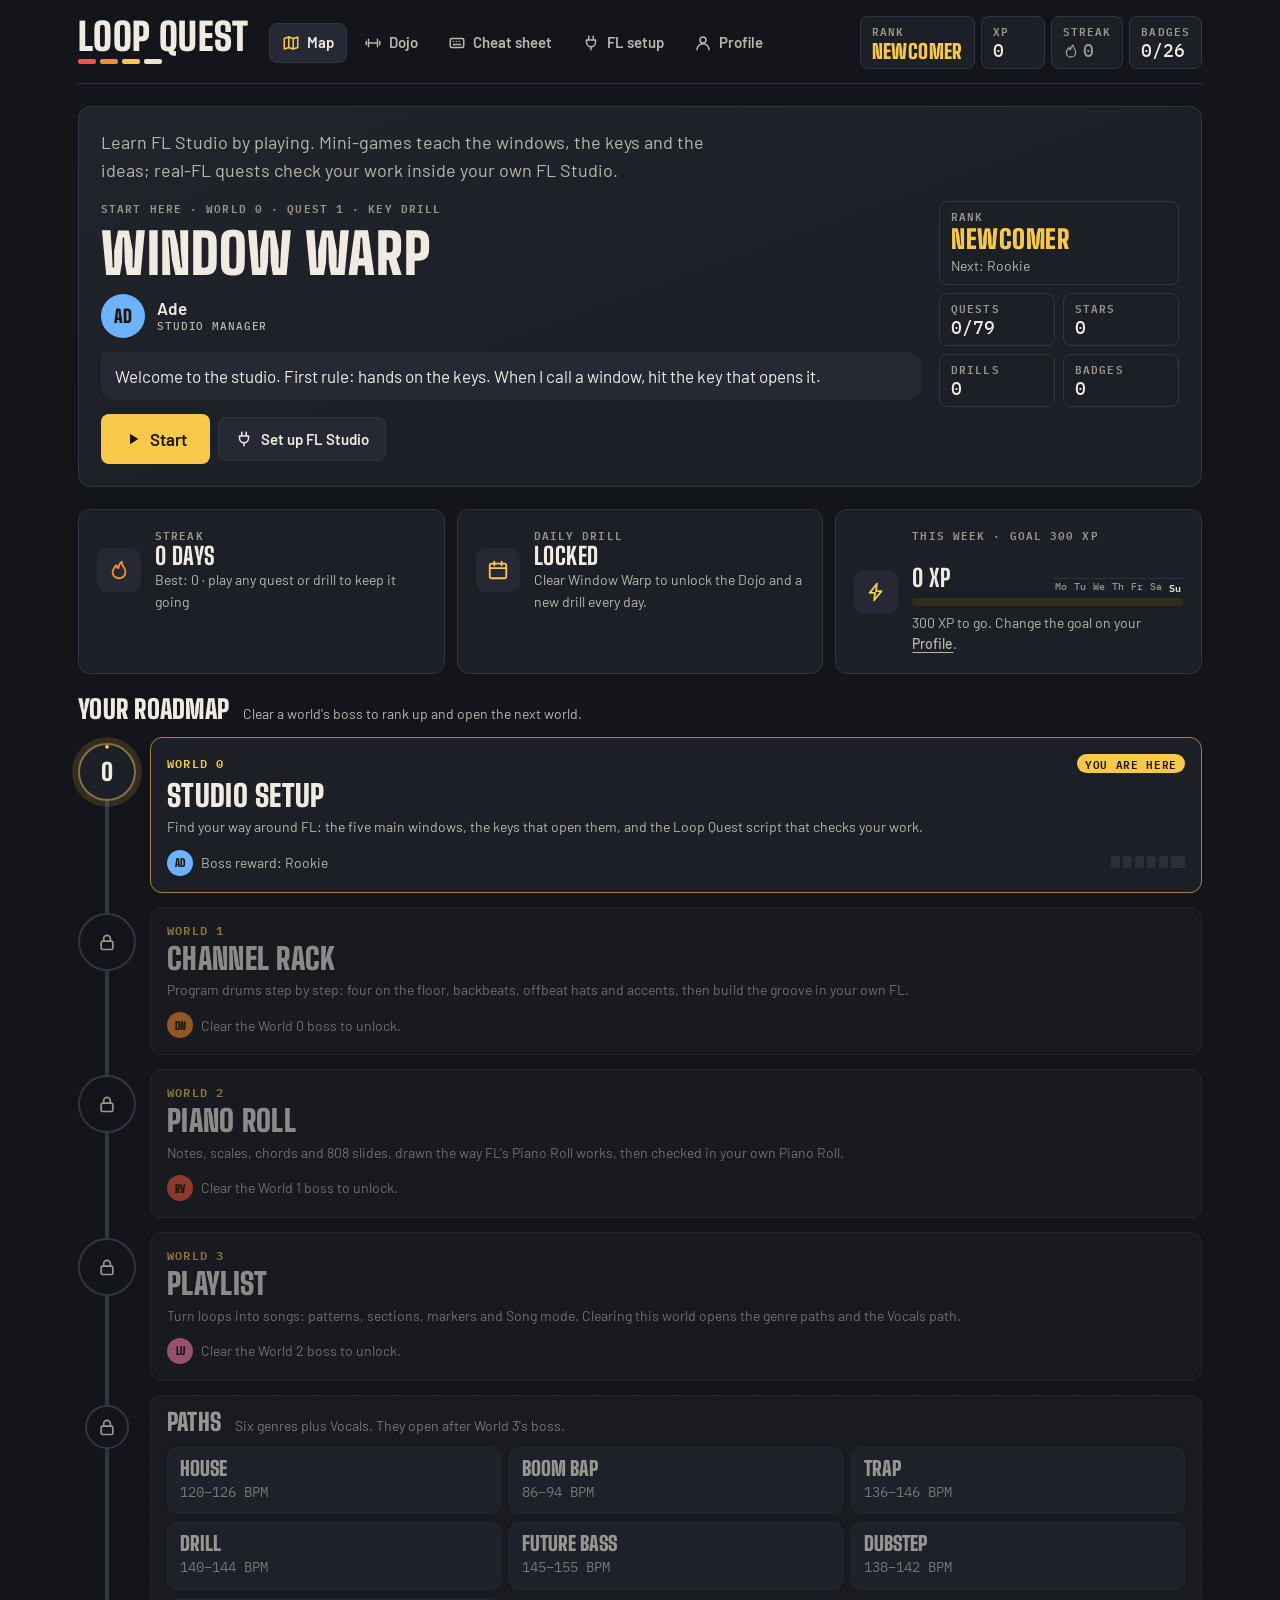
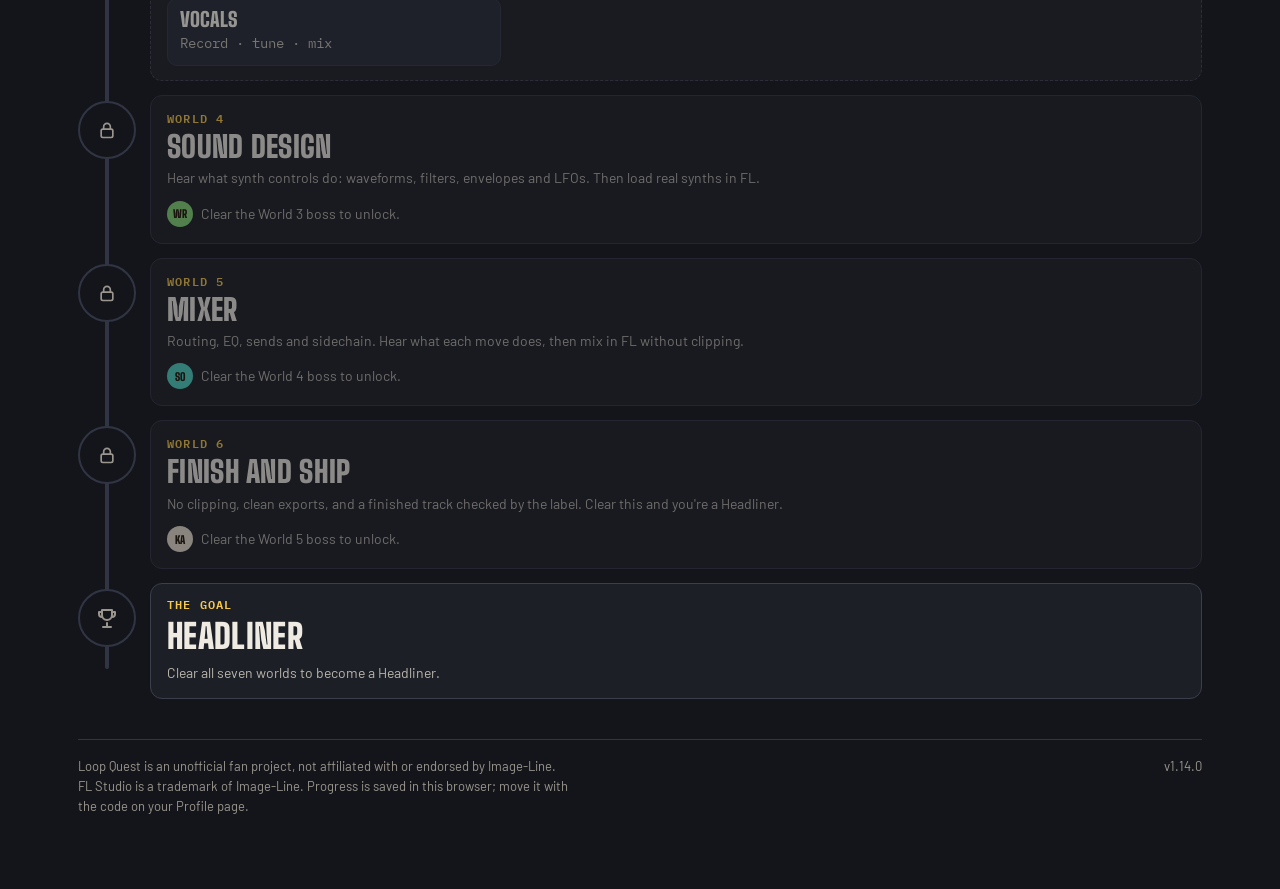
==== loop-quest/index.html @ 05709f11 "Loop Quest v1.14.0: Compressor Clinic Co-Authored-By: Claude Opus 5.5 <noreply@anthropic.com> Claude" ====
<!doctype html>
<html lang="en">
<head>
<meta charset="utf-8">
<meta name="viewport" content="width=device-width, initial-scale=1">
<title>Loop Quest</title>
<meta name="description" content="Learn FL Studio by playing: mini-games for the windows, keys, drums, piano roll, sound design and mixing, plus real quests checked inside your own FL Studio.">
<meta name="theme-color" content="#14151a">
<meta property="og:title" content="Loop Quest">
<meta property="og:description" content="Learn FL Studio by playing: mini-games for the windows, keys, drums, piano roll, sound design and mixing, plus real quests checked inside your own FL Studio.">
<meta property="og:type" content="website">
<link rel="canonical" href="https://nathangin.github.io/loop-quest/">
<meta property="og:url" content="https://nathangin.github.io/loop-quest/">
<meta property="og:image" content="https://nathangin.github.io/loop-quest/og.png">
<meta property="og:image:width" content="1200">
<meta property="og:image:height" content="630">
<meta property="og:image:alt" content="Loop Quest: learn FL Studio by playing">
<meta name="twitter:card" content="summary_large_image">
<link rel="apple-touch-icon" href="apple-touch-icon.png">
<link rel="icon" href="data:image/svg+xml,%3Csvg%20xmlns%3D%22http%3A%2F%2Fwww.w3.org%2F2000%2Fsvg%22%20viewBox%3D%220%200%2032%2032%22%3E%3Crect%20width%3D%2232%22%20height%3D%2232%22%20rx%3D%227%22%20fill%3D%22%2314151a%22%2F%3E%3Crect%20x%3D%225%22%20y%3D%2212%22%20width%3D%224%22%20height%3D%228%22%20rx%3D%221%22%20fill%3D%22%23f2553e%22%2F%3E%3Crect%20x%3D%2211%22%20y%3D%229%22%20width%3D%224%22%20height%3D%2214%22%20rx%3D%221%22%20fill%3D%22%23f58d31%22%2F%3E%3Crect%20x%3D%2217%22%20y%3D%226%22%20width%3D%224%22%20height%3D%2220%22%20rx%3D%221%22%20fill%3D%22%23f7c84a%22%2F%3E%3Crect%20x%3D%2223%22%20y%3D%2211%22%20width%3D%224%22%20height%3D%2210%22%20rx%3D%221%22%20fill%3D%22%23e9e2d0%22%2F%3E%3C%2Fsvg%3E">
<link rel="preconnect" href="https://fonts.googleapis.com"><link rel="preconnect" href="https://fonts.gstatic.com" crossorigin><link rel="stylesheet" href="https://fonts.googleapis.com/css2?family=Barlow:wght@400;500;600&family=Big+Shoulders+Display:wght@800;900&family=IBM+Plex+Mono:wght@400;500;600&display=swap">
<style>:root{color-scheme:dark;--bg: #14151a;--surface: #1d1f26;--surface-2: #262933;--surface-3: #2d303b;--inset: #0e0f13;--key: #2c2f3a;--key-edge: #3b3f4c;--line: #313543;--ink: #efebe2;--ink-2: #b9b6ad;--ink-3: #9a968e;--g1: #f2553e;--g2: #f58d31;--g3: #f7c84a;--g4: #e9e2d0;--on-color: #1f1606;--ok: #6bd49c;--warn: #f7c84a;--bad: #ff8069;--c-blue: #6cb2ff;--c-orange: #f58d31;--c-red: #f2553e;--c-pink: #ff82b8;--c-yellow: #f7c84a;--c-violet: #b09bff;--c-green: #86d977;--c-teal: #4fd3c4;--c-bone: #e9e2d0;--font-display: "Big Shoulders Display", "Arial Narrow", "Roboto Condensed", sans-serif;--font-body: "Barlow", system-ui, -apple-system, "Segoe UI", Roboto, sans-serif;--font-mono: "IBM Plex Mono", ui-monospace, SFMono-Regular, Menlo, Consolas, monospace;--rh: 22px}*{box-sizing:border-box}html{-webkit-text-size-adjust:100%}body{margin:0;background:var(--bg);color:var(--ink);font:400 16px/1.55 var(--font-body);-webkit-font-smoothing:antialiased}p{margin:0}h1,h2,h3{margin:0;text-wrap:balance}h2{font:900 26px/1 var(--font-display);text-transform:uppercase;letter-spacing:.01em}button{font:inherit;color:inherit}ul,ol{margin:0}svg{display:block}kbd{font:600 12px/1.4 var(--font-mono);color:var(--ink);background:var(--key);border:1px solid var(--key-edge);border-bottom-width:3px;border-radius:5px;padding:0 6px;white-space:nowrap;display:inline-block}.plus{margin:0 3px;color:var(--ink-3);font:500 12px var(--font-mono)}:focus-visible{outline:2px solid var(--g3);outline-offset:2px}.ic{flex:none;display:inline-block;vertical-align:middle}a{color:var(--g3);text-underline-offset:3px}a:hover{color:#fad565}.eyebrow{font:600 11px/1.3 var(--font-mono);letter-spacing:.1em;text-transform:uppercase;color:var(--ink-3)}.note{font-size:14px;color:var(--ink-2)}.mono{font-family:var(--font-mono)}.lead{font-size:18px;color:var(--ink-2);max-width:64ch}.fine{font-size:12px;color:var(--ink-3)}.sr-only{position:absolute;width:1px;height:1px;padding:0;margin:-1px;overflow:hidden;clip:rect(0 0 0 0);white-space:nowrap;border:0}[hidden]{display:none!important}.app{max-width:1180px;margin:0 auto;padding:0 16px 56px}@media (min-width: 700px){.app{padding:0 28px 72px}}.top{display:grid;grid-template-columns:auto minmax(0,1fr) auto;align-items:center;gap:12px 20px;padding:16px 0 14px;border-bottom:1px solid var(--line);margin-bottom:22px}.top .brand{grid-column:1;grid-row:1}.top .nav{grid-column:2;grid-row:1}.top .status{grid-column:3;grid-row:1}.brand{display:grid;gap:6px;background:none;border:0;padding:0;cursor:pointer;text-align:left}.logo{font:900 38px/.85 var(--font-display);text-transform:uppercase;letter-spacing:.01em}.brandbar{display:flex;gap:4px}.brandbar i{width:18px;height:5px;border-radius:2px}.brandbar i:nth-child(1){background:var(--g1)}.brandbar i:nth-child(2){background:var(--g2)}.brandbar i:nth-child(3){background:var(--g3)}.brandbar i:nth-child(4){background:var(--g4)}.nav{display:flex;gap:4px;flex-wrap:wrap}.navbtn{display:inline-flex;align-items:center;gap:7px;background:none;border:1px solid transparent;border-radius:8px;padding:9px 12px;min-height:40px;color:var(--ink-2);font:600 15px/1 var(--font-body);cursor:pointer}.navbtn:hover{color:var(--ink);background:var(--surface)}.navbtn[aria-current=page]{color:var(--ink);background:var(--surface-2);border-color:var(--line)}.navbtn[aria-current=page] .ic{color:var(--g3)}.navbtn .short{display:none}.status{display:flex;gap:6px;justify-content:flex-end}.stat{display:grid;gap:3px;padding:7px 11px;min-width:64px;background:var(--surface);border:1px solid var(--line);border-radius:8px}.stat .val{font:500 18px/1.1 var(--font-mono);font-variant-numeric:tabular-nums;display:inline-flex;align-items:center;gap:4px}.stat .rank{font:900 20px/1 var(--font-display);text-transform:uppercase;letter-spacing:.02em;color:var(--g3)}.flame{color:var(--ink-3)}.flame.lit{color:var(--g2)}@media (max-width: 899px){.top{grid-template-columns:minmax(0,1fr) auto}.top .status{grid-column:2;grid-row:1}.top .nav{grid-column:1 / -1;grid-row:2}}@media (max-width: 559px){.logo{font-size:30px}.hide-sm{display:none}.status .stat{min-width:0;padding:6px 8px}.status .stat .rank{font-size:16px}.status .stat .val{font-size:15px}.nav{display:grid;grid-template-columns:repeat(5,minmax(0,1fr))}.navbtn{justify-content:center;padding:8px 2px;font-size:14px}.navbtn .ic,.navbtn .long{display:none}.navbtn .short{display:inline}}@media (max-width: 379px){.status .stat:first-child{display:none}}.view{display:grid;gap:22px;outline:none}.foot{display:flex;flex-wrap:wrap;justify-content:space-between;gap:10px 24px;margin-top:40px;padding-top:16px;border-top:1px solid var(--line);font-size:13px;color:var(--ink-3)}.foot p{max-width:70ch}.card{background:var(--surface);border:1px solid var(--line);border-radius:12px;padding:18px;display:grid;gap:14px;align-content:start}@media (max-width: 559px){.card{padding:14px}}.card h2{font-size:24px}.page-title{font:900 44px/.92 var(--font-display);text-transform:uppercase;letter-spacing:.01em}@media (max-width: 559px){.page-title{font-size:36px}}.section-head{display:flex;flex-wrap:wrap;align-items:baseline;gap:6px 14px;margin-bottom:12px}.controls{display:flex;flex-wrap:wrap;gap:8px;align-items:center}.btn{display:inline-flex;align-items:center;gap:8px;min-height:44px;padding:10px 16px;border-radius:8px;border:1px solid var(--line);background:var(--surface-2);color:var(--ink);font:600 15px/1.1 var(--font-body);cursor:pointer;text-align:left}.btn:hover:not(:disabled){border-color:var(--key-edge);background:var(--surface-3)}.btn:disabled{opacity:.45;cursor:not-allowed}.btn[aria-pressed=true]{border-color:var(--g3)}.btn.primary{background:var(--g3);border-color:transparent;color:var(--on-color)}.btn.primary:hover:not(:disabled){background:#fad565}.btn.primary kbd{background:#0000001a;border-color:#00000047;color:var(--on-color)}.btn.big{min-height:50px;padding:12px 22px;font-size:17px}.btn.danger{background:#3a1f1c;border-color:#6b2f28;color:#ffb3a7}.linkish,.linkbtn{background:none;border:0;padding:0;min-height:0;color:var(--ink-2);text-decoration:underline;text-underline-offset:3px;cursor:pointer;font-size:inherit;text-align:left;display:inline;font-weight:500}.linkish:hover,.linkbtn:hover{color:var(--ink);background:none}.linkbtn .ic{display:none}.chip{display:inline-flex;align-items:center;gap:6px;padding:4px 9px;border-radius:999px;background:var(--surface-2);border:1px solid var(--line);font:600 12px/1.2 var(--font-mono);color:var(--ink-2)}.chip.gold{background:var(--g3);color:var(--on-color);border-color:transparent}.chips{display:flex;flex-wrap:wrap;gap:6px}.note-chip{font-size:14px;color:var(--ink);min-width:38px;justify-content:center}.marker-chip{background:#3a2d12;color:var(--g3);border-color:#5a4518}.path{font:500 13px/1.4 var(--font-mono);background:var(--inset);padding:1px 6px;border-radius:4px;overflow-wrap:anywhere}.path.block{display:block;padding:8px 10px}.checklist{padding-left:20px;display:grid;gap:4px;color:var(--ink)}.checklist li::marker{color:var(--g3)}.toasts{position:fixed;right:16px;bottom:calc(16px + env(safe-area-inset-bottom,0px));z-index:20;display:grid;gap:8px;width:min(340px,calc(100vw - 32px));pointer-events:none}.toast{background:var(--surface-2);border:1px solid var(--line);border-radius:10px;padding:12px 14px;box-shadow:0 12px 32px #00000073;display:grid;gap:2px;animation:toast-in .22s ease-out}.toast.gold{border-color:var(--g3)}.toast strong{font-weight:600}.toast span{font-size:14px;color:var(--ink-2)}@keyframes toast-in{0%{opacity:0;transform:translateY(8px)}to{opacity:1;transform:none}}.hero{padding:22px;gap:16px;background:linear-gradient(160deg,#22242c,var(--surface) 55%)}.hero-intro{font-size:18px;color:var(--ink-2);max-width:64ch}.hero-grid{display:grid;gap:18px;grid-template-columns:minmax(0,1fr)}@media (min-width: 860px){.hero-grid{grid-template-columns:minmax(0,1fr) 240px}}.hero-main{display:grid;gap:14px;align-content:start}.hero-title{font:900 56px/.9 var(--font-display);text-transform:uppercase;letter-spacing:.01em}@media (max-width: 559px){.hero-title{font-size:42px}.hero{padding:16px}}.hero-side{display:grid;gap:8px;grid-template-columns:repeat(2,minmax(0,1fr));align-content:start}.hero-side .stat:first-child{grid-column:1 / -1}.hero-side .rank{font-size:26px}.today{display:grid;gap:12px;grid-template-columns:minmax(0,1fr)}@media (min-width: 700px){.today{grid-template-columns:repeat(2,minmax(0,1fr))}.today .week{grid-column:1 / -1}}@media (min-width: 1060px){.today{grid-template-columns:repeat(3,minmax(0,1fr))}.today .week{grid-column:auto}}.wk{display:grid;gap:6px;min-width:0}.wk-row{display:flex;align-items:flex-end;justify-content:space-between;gap:12px}.wk-chart{display:grid;grid-template-columns:repeat(7,16px);gap:3px}.wk-day{position:relative;display:grid;gap:3px;justify-items:center}.wk-col{height:30px;width:16px;display:flex;align-items:flex-end;justify-content:center;border-bottom:1px solid var(--line)}.wk-bar{width:10px;background:#6f7585;border-radius:4px 4px 0 0}.wk-day.is-today .wk-bar{background:var(--g3)}.wk-lbl{font:500 10px/1 var(--font-mono);color:var(--ink-3)}.wk-day.is-today .wk-lbl{color:var(--ink);font-weight:600}.wk-day.future .wk-col{border-bottom-style:dotted}.wk-day:hover:after{content:attr(data-tip);position:absolute;bottom:calc(100% + 6px);left:50%;transform:translate(-50%);white-space:nowrap;background:var(--surface-2);border:1px solid var(--line);border-radius:6px;padding:4px 8px;font:600 12px/1 var(--font-body);color:var(--ink);box-shadow:0 6px 18px #0006;z-index:5;pointer-events:none}.goal-meter{height:8px;border-radius:4px;background:color-mix(in srgb,var(--g3) 16%,var(--inset));overflow:hidden}.goal-meter i{display:block;height:100%;background:var(--g3);border-radius:4px}.card.mini{grid-template-columns:44px minmax(0,1fr);gap:14px;align-items:center}.card.mini.click{cursor:pointer;text-align:left;color:inherit;font:inherit}.card.mini.click:hover{border-color:var(--key-edge)}.mini-ic{width:44px;height:44px;border-radius:10px;background:var(--surface-2);display:grid;place-items:center;color:var(--g3)}.mini-ic.flame{color:var(--g2)}.mini-val{font:800 24px/1.1 var(--font-display);text-transform:uppercase;letter-spacing:.02em}.worlds,.genres,.dojo-grid,.qlist{list-style:none;padding:0;display:grid;gap:10px}.worlds{grid-template-columns:minmax(0,1fr)}@media (min-width: 640px){.worlds{grid-template-columns:repeat(2,minmax(0,1fr))}}@media (min-width: 1000px){.worlds{grid-template-columns:repeat(3,minmax(0,1fr))}}.genres{grid-template-columns:repeat(2,minmax(0,1fr))}@media (min-width: 900px){.genres{grid-template-columns:repeat(3,minmax(0,1fr))}}.worlds li,.genres li,.dojo-grid li,.qlist li{display:grid}.wcard,.gcard,.dcard{width:100%;text-align:left;display:grid;gap:8px;align-content:start;padding:16px;border-radius:12px;background:var(--surface);border:1px solid var(--line);cursor:pointer;color:inherit}.wcard:hover:not([aria-disabled=true]),.gcard:hover:not([aria-disabled=true]),.dcard:hover:not([aria-disabled=true]){border-color:var(--key-edge);background:#21232b}.wcard[aria-disabled=true],.gcard[aria-disabled=true],.dcard[aria-disabled=true]{opacity:.55;cursor:not-allowed}.wcard.done,.gcard.done{border-color:#2f4a3b}.wtop{display:flex;justify-content:space-between;align-items:center;gap:8px}.wnum{font:600 12px/1 var(--font-mono);letter-spacing:.1em;text-transform:uppercase;color:var(--g3)}.wlock{display:inline-flex;gap:4px;align-items:center;font:500 12px var(--font-mono);color:var(--ink-3)}.wname{font:900 30px/.95 var(--font-display);text-transform:uppercase;letter-spacing:.01em}.gname{font:900 24px/1 var(--font-display);text-transform:uppercase}.wblurb{font-size:14px;color:var(--ink-2);line-height:1.45}.wfoot{display:flex;align-items:center;gap:8px;margin-top:4px;flex-wrap:wrap}.wdone{display:inline-flex;align-items:center;gap:4px;margin-left:auto;font:600 12px var(--font-mono);color:var(--ok)}.wleds{display:flex;gap:3px}.wleds i{width:9px;height:14px;border-radius:2px;background:var(--key);box-shadow:inset 0 -2px #00000059}.wleds i.boss{width:14px}.wleds i.s1{background:#8c7432}.wleds i.s2{background:#c9a23e}.wleds i.s3,.wleds i.honor{background:var(--g3)}.wleds i.honor{background:repeating-linear-gradient(135deg,var(--g3) 0 3px,#8c7432 3px 6px)}@media (max-width: 559px){.genres{grid-template-columns:minmax(0,1fr)}.wname{font-size:26px}}.road{list-style:none;padding:0;margin:0;position:relative;display:grid;gap:14px}.road:before{content:"";position:absolute;left:27px;top:30px;bottom:30px;width:4px;border-radius:2px;background:linear-gradient(to bottom,var(--g3) 0 var(--prog),var(--line) var(--prog) 100%)}.stop{position:relative;display:grid;grid-template-columns:58px minmax(0,1fr);gap:14px;align-items:start}.stop-node{position:relative;z-index:1;width:58px;height:58px;margin-top:6px;border-radius:50%;display:grid;place-items:center;background:var(--surface);border:2px solid var(--line);color:var(--ink);font:900 24px/1 var(--font-display)}.stop-node>span{position:relative;display:grid;place-items:center}.stop-node.small{width:44px;height:44px;margin:10px 7px 0}.stop-node .ring{position:absolute;inset:-2px;width:calc(100% + 4px);height:calc(100% + 4px)}.ring-track{fill:none;stroke:transparent;stroke-width:4}.ring-fill{fill:none;stroke:var(--g3);stroke-width:4;stroke-linecap:round}.stop.done .stop-node{background:var(--g3);border-color:transparent;color:var(--on-color)}.stop.current .stop-node{border-color:color-mix(in srgb,var(--g3) 40%,var(--line));box-shadow:0 0 0 6px #f7c84a24;animation:here-pulse 2.4s ease-in-out infinite}@keyframes here-pulse{50%{box-shadow:0 0 0 10px #f7c84a0f}}.stop.locked .stop-node{color:var(--ink-3);background:var(--bg)}.stop.current .stop-card{border-color:color-mix(in srgb,var(--g3) 55%,var(--line))}.stop-tag{font:600 11px/1 var(--font-mono);letter-spacing:.06em;text-transform:uppercase;color:var(--ink-3);display:inline-flex;gap:4px;align-items:center}.stop-tag.done{color:var(--ok)}.stop-tag.here{color:var(--on-color);background:var(--g3);padding:4px 8px;border-radius:999px}.stop-tag.fresh{color:var(--g3);border:1px solid color-mix(in srgb,var(--g3) 60%,transparent);padding:3px 8px;border-radius:999px}.stop .wfoot .wleds{margin-left:auto}.branch-card,.goal-card{background:var(--surface);border:1px dashed var(--key-edge);border-radius:12px;padding:14px 16px;display:grid;gap:10px}.branch.locked .branch-card{opacity:.6}.branch-card .section-head{margin:0}.branch-card h2{font-size:24px}.branch-grid{list-style:none;padding:0;margin:0;display:grid;gap:8px;grid-template-columns:repeat(2,minmax(0,1fr))}@media (min-width: 800px){.branch-grid{grid-template-columns:repeat(3,minmax(0,1fr))}}.branch-grid li{display:grid}.gchip{width:100%;text-align:left;display:grid;gap:4px;padding:10px 12px;border-radius:10px;background:var(--surface-2);border:1px solid var(--line);cursor:pointer;color:inherit}.gchip:hover:not([aria-disabled=true]){border-color:var(--key-edge)}.gchip[aria-disabled=true]{cursor:not-allowed}.gchip.done{border-color:#2f4a3b}.gchip .gname{font-size:20px}.goal-card{border-style:solid}.goal-card .wname{font-size:34px}.stop.goal.done .goal-card{border-color:var(--g3)}@media (max-width: 559px){.road:before{left:21px}.stop{grid-template-columns:46px minmax(0,1fr);gap:10px}.stop-node{width:46px;height:46px;font-size:20px}.stop-node.small{width:36px;height:36px;margin:8px 5px 0}}.crumbs{display:flex;justify-content:space-between;align-items:center;gap:12px}.crumb{display:inline-flex;align-items:center;gap:6px;background:none;border:0;padding:6px 0;color:var(--ink-2);font:600 15px var(--font-body);cursor:pointer}.crumb:hover{color:var(--ink)}.worldhead{gap:12px}.worldmeta{display:flex;flex-wrap:wrap;gap:10px 18px;align-items:center}.qrow{width:100%;display:grid;grid-template-columns:52px minmax(0,1fr) auto;gap:12px;align-items:center;padding:12px 14px;border-radius:10px;background:var(--surface);border:1px solid var(--line);text-align:left;cursor:pointer;color:inherit}.qrow:hover:not([aria-disabled=true]){border-color:var(--key-edge);background:#21232b}.qrow[aria-disabled=true]{opacity:.5;cursor:not-allowed}.qrow.boss{border-color:#5a4518;background:linear-gradient(90deg,#2a2415,var(--surface) 60%)}.qnum{font:600 14px/1 var(--font-mono);color:var(--ink-3)}.qrow.boss .qnum{color:var(--g2);font-weight:700;text-transform:uppercase;font-size:12px;letter-spacing:.08em}.qmain{display:grid;gap:4px;min-width:0}.qtitle{font:800 22px/1 var(--font-display);text-transform:uppercase;letter-spacing:.01em}.qkind{display:flex;align-items:center;gap:6px;font:500 12px/1.3 var(--font-mono);color:var(--ink-3);flex-wrap:wrap}.qstat{display:inline-flex;align-items:center;gap:5px;font:600 12px var(--font-mono);color:var(--ink-3);white-space:nowrap}.qstat.ok{color:var(--ok)}.qstat.honor{color:var(--g3)}.qstat.new{color:var(--ink-2)}.qrow.realfl .qstat.new{color:var(--g2)}.lockmsg{display:flex;gap:8px;align-items:center;color:var(--ink-2)}@media (max-width: 559px){.qrow{grid-template-columns:38px minmax(0,1fr)}.qstat{grid-column:2}.qtitle{font-size:19px}}.deck{display:grid;gap:16px;grid-template-columns:minmax(0,1fr);align-items:start}@media (min-width: 960px){.deck{grid-template-columns:minmax(0,310px) minmax(0,1fr)}.deck .brief{position:sticky;top:16px}}.stage{gap:16px}.engine{display:grid;gap:16px;min-width:0}.quest-result:empty{display:none}.client{display:flex;gap:12px;align-items:center}.avatar{width:44px;height:44px;border-radius:50%;background:var(--av, var(--g2));color:var(--on-color);display:inline-grid;place-items:center;font:900 19px/1 var(--font-display);flex:none}.client-name{font-weight:600;font-size:17px;line-height:1.2}.client-role{font:500 11px/1.3 var(--font-mono);color:var(--ink-2);text-transform:uppercase;letter-spacing:.08em}.bubble{background:var(--surface-2);border-radius:4px 14px 14px;padding:12px 14px;font-size:17px;line-height:1.45}.lesson{margin-top:4px}.tip{border-top:1px solid var(--line);padding-top:12px;display:grid;gap:4px;color:var(--ink-2);font-size:15px}.stage-head{display:flex;flex-wrap:wrap;justify-content:space-between;align-items:flex-start;gap:12px 16px}.stage-title{font:900 34px/.95 var(--font-display);text-transform:uppercase;letter-spacing:.01em;margin-top:4px}@media (max-width: 559px){.stage-title{font-size:28px}}.lcds{display:flex;gap:8px;flex-wrap:wrap}.lcd{background:var(--inset);border:1px solid #000;border-radius:6px;padding:6px 10px;min-width:62px;display:grid;gap:2px}.lcd b{font:500 20px/1.1 var(--font-mono);color:var(--g3);font-variant-numeric:tabular-nums}.pillrow{display:flex;flex-wrap:wrap;align-items:center;gap:8px 12px}.pill{display:inline-flex;align-items:center;gap:8px;font:600 12px/1 var(--font-mono);letter-spacing:.08em;text-transform:uppercase;padding:7px 11px;border-radius:999px;background:var(--surface-2);color:var(--ink-2)}.pill:before{content:"";width:8px;height:8px;border-radius:50%;background:currentColor}.pill[data-mode=target]{color:var(--g2)}.pill[data-mode=you]{color:var(--g3)}.pill[data-mode=listen]{color:var(--g4)}.pill[data-mode=racing]{color:var(--ink)}.pill[data-mode=cleared]{color:var(--ok)}.result{display:grid;gap:10px;padding:16px;border-radius:10px;background:var(--surface-2);border:1px solid color-mix(in srgb,var(--ok) 45%,var(--line))}.result[data-tone=warn]{border-color:color-mix(in srgb,var(--warn) 45%,var(--line))}.result[data-tone=bad]{border-color:color-mix(in srgb,var(--bad) 45%,var(--line))}.result-top{display:flex;flex-wrap:wrap;align-items:center;justify-content:space-between;gap:10px}.result h2{font:900 30px/1 var(--font-display);text-transform:uppercase;letter-spacing:.01em}.stars{display:inline-flex;gap:3px}.star-on{color:var(--g3)}.star-off{color:var(--ink-3)}.feedback{min-height:1.4em;font-size:15px}.feedback[data-tone=bad]{color:var(--bad)}.feedback[data-tone=warn]{color:var(--warn)}.feedback[data-tone=ok]{color:var(--ok)}.feedback-box{border-radius:10px;padding:12px 14px;background:var(--surface-2);border:1px solid var(--line);display:grid;gap:6px;font-size:15px}.feedback-box ul{padding-left:18px;display:grid;gap:4px}.feedback-box[data-tone=bad]{border-color:#6b2f28;background:#2a1c1c}.feedback-box[data-tone=ok]{border-color:#2f5a44;background:#1a2921}.seg-wrap{display:grid;gap:6px}.seg{display:inline-flex;flex-wrap:wrap;gap:4px;background:var(--inset);padding:4px;border-radius:10px}.seg-btn{border:0;background:transparent;color:var(--ink-2);padding:8px 12px;min-height:38px;border-radius:7px;font:600 14px/1.1 var(--font-body);cursor:pointer;display:inline-flex;align-items:center;gap:6px}.seg-btn:hover:not(:disabled){color:var(--ink);background:var(--key)}.seg-btn[aria-checked=true]{background:var(--g3);color:var(--on-color)}.seg-btn[aria-checked=true] kbd{background:#0000001a;border-color:#00000040;color:var(--on-color)}.seg-btn:disabled{cursor:default}.prompt{background:var(--inset);border-radius:10px;padding:16px;display:grid;gap:8px}.prompt-text{font:800 28px/1.1 var(--font-display);text-transform:uppercase;letter-spacing:.01em}.prompt.idle .prompt-text{font:500 18px/1.45 var(--font-body);text-transform:none;letter-spacing:0}.prompt-key{min-height:26px}.prompt-key kbd{font-size:16px;padding:2px 10px}.shake{animation:shake .3s}@keyframes shake{0%,to{transform:none}25%{transform:translate(-6px)}75%{transform:translate(6px)}}.keypad{display:flex;flex-wrap:wrap;gap:8px}.padkey{background:var(--surface-2);border:1px solid var(--line);border-radius:8px;padding:10px 12px;min-height:48px;min-width:64px;cursor:pointer;display:inline-flex;align-items:center;justify-content:center}.padkey:hover:not(:disabled){border-color:var(--g3)}.padkey:disabled{opacity:.5;cursor:default}.flash,.warp{display:flex;align-items:center;gap:12px}.warp .winart{width:120px}.warp span{font-weight:600}.warp.text{color:var(--ok);gap:8px;flex-wrap:wrap}.spot{display:grid;place-items:center;background:var(--inset);border-radius:10px;padding:14px}.spot .winart{width:min(420px,100%)}.choices{display:grid;gap:8px;grid-template-columns:repeat(2,minmax(0,1fr))}@media (min-width: 700px){.choices{grid-template-columns:repeat(auto-fit,minmax(140px,1fr))}}.choices.many{grid-template-columns:minmax(0,1fr)}@media (min-width: 700px){.choices.many{grid-template-columns:repeat(auto-fit,minmax(170px,1fr))}}.choice{min-height:48px;padding:10px 14px;border-radius:8px;border:1px solid var(--line);background:var(--surface-2);color:var(--ink);font:600 15px/1.25 var(--font-body);cursor:pointer;text-align:left}.choice:hover:not(:disabled){border-color:var(--g3)}.choice:disabled{cursor:default}.choice.right{border-color:var(--ok);background:#1a2921;color:var(--ok)}.choice.wrong{border-color:var(--bad);background:#2a1c1c;color:var(--bad)}.players .btn{min-width:110px}.winart{width:100%;height:auto}.wa-bg{fill:#1a1c22;stroke:var(--line)}.wa-key{fill:var(--key)}.wa-g1{fill:var(--g1)}.wa-g2{fill:var(--g2)}.wa-g3{fill:var(--g3)}.wa-g4{fill:var(--g4)}.wa-white{fill:#d9d4c9}.wa-black{fill:#0b0c0f}.wa-lane{fill:#23262e}.wa-lane-d{fill:#1c1e25}.wa-tick{fill:var(--ink-3)}.wa-clipline{fill:#0000004d}.wa-meter{fill:var(--ok)}.wa-fader{fill:var(--ink-2)}.wa-folder{fill:var(--g3)}.wa-file{fill:var(--ink-3)}.wa-line{fill:var(--key-edge)}.rack{background:var(--inset);border-radius:10px;padding:16px 14px 14px;display:grid;gap:14px}.row{display:grid;grid-template-columns:66px minmax(0,1fr);gap:12px;align-items:center}.rhead{display:grid;gap:2px}.rlabel{font:600 13px/1.2 var(--font-mono);letter-spacing:.06em;text-transform:uppercase}.rlabel small{display:block;font-size:10px;color:var(--ink-3);text-transform:none;letter-spacing:0}.rstat{font:500 11px/1.2 var(--font-mono);color:var(--ink-3);min-height:13px;display:flex;align-items:center;gap:3px}.rstat.ok{color:var(--ok)}.keys{display:grid;grid-template-columns:repeat(4,minmax(0,1fr));gap:12px 10px}.grp{display:grid;grid-template-columns:repeat(4,minmax(0,1fr));gap:4px}.rack-32 .grp{grid-template-columns:repeat(8,minmax(0,1fr));gap:3px}.rack-32 .keys{gap:10px 8px}.grp:nth-child(1){--gc: var(--g1)}.grp:nth-child(2){--gc: var(--g2)}.grp:nth-child(3){--gc: var(--g3)}.grp:nth-child(4){--gc: var(--g4)}.key{position:relative;display:flex;align-items:flex-end;justify-content:center;aspect-ratio:4 / 5;padding:0 0 4px;border:0;border-radius:5px;background:var(--key);color:var(--ink-3);font:500 10px/1 var(--font-mono);box-shadow:inset 0 3px color-mix(in srgb,var(--gc) 60%,transparent),inset 0 -2px #00000059;transition:transform 80ms ease,background-color 80ms ease}.rack-32 .key{aspect-ratio:3 / 5;font-size:9px;border-radius:4px}button.key{cursor:pointer}button.key:hover:not(:disabled){background:var(--key-edge)}button.key:active:not(:disabled){transform:translateY(1px)}button.key:disabled{cursor:default}.key[aria-pressed=true],.key[data-on=true]{background:var(--gc);color:var(--on-color);box-shadow:inset 0 -3px #00000040}.key.soft[aria-pressed=true]{background:color-mix(in srgb,var(--gc) 45%,var(--key));color:var(--ink)}button.key[aria-pressed=true]:hover:not(:disabled){background:var(--gc);filter:brightness(1.08)}.row.locked .key[aria-pressed=true]{opacity:.7}.key.hint:not([aria-pressed=true]){box-shadow:inset 0 0 0 2px var(--gc);color:var(--ink)}.key.hint-soft:not([aria-pressed=true]){box-shadow:inset 0 0 0 2px color-mix(in srgb,var(--gc) 50%,transparent)}.key.ph:after{content:"";position:absolute;left:22%;right:22%;top:-8px;height:3px;border-radius:2px;background:var(--ink)}@media (max-width: 559px){.rack{padding:14px 10px 10px}.row{grid-template-columns:minmax(0,1fr);gap:8px}.rhead{display:flex;gap:10px;align-items:baseline}.rlabel small{display:inline;margin-left:4px}.keys{grid-template-columns:repeat(2,minmax(0,1fr));row-gap:14px}.rack-32 .keys{grid-template-columns:minmax(0,1fr);row-gap:10px}}.pr-tools{display:flex;flex-wrap:wrap;gap:10px 16px;align-items:center}.pr-len{display:flex;align-items:center;gap:8px;flex-wrap:wrap}.slide-btn[aria-pressed=true]{background:var(--g2);color:var(--on-color);border-color:transparent}.slide-btn[aria-pressed=true] kbd{background:#0000001f;color:var(--on-color);border-color:#00000040}.pr-bars{display:grid;grid-template-columns:repeat(var(--bars),minmax(0,1fr));gap:0;margin-left:50px}.pr-bars span{font-size:13px;color:var(--ink);padding:0 6px;border-left:2px solid var(--line);line-height:1.3}.pr-bars b{display:block;font:600 10px var(--font-mono);color:var(--ink-3);text-transform:uppercase;letter-spacing:.08em}.pr{display:grid;grid-template-columns:50px minmax(0,1fr);border-radius:10px;overflow:hidden;background:var(--inset);border:1px solid #000}.pr-keys{display:grid;grid-auto-rows:var(--rh)}.pr-key{background:#d9d4c9;color:#3d3a33;border-bottom:1px solid #b9b4a8;font:600 10px/1 var(--font-mono);display:flex;align-items:center;justify-content:flex-end;padding-right:5px}.pr-key.black{background:#15161b;color:#8a877f;border-bottom-color:#000}.pr-key.off{opacity:.55}.pr-roll{position:relative;display:grid;grid-auto-rows:var(--rh);cursor:crosshair;touch-action:pan-y;user-select:none;-webkit-user-select:none}.pr-roll.deleting{cursor:not-allowed}.pr-lane{background:#262933;border-bottom:1px solid #1b1d23}.pr-lane.black{background:#1f2129}.pr-lane.off{background:repeating-linear-gradient(135deg,#17181d 0 5px,#1b1c22 5px 10px)}.pr-lines{position:absolute;inset:0;pointer-events:none}.pr-lines i{position:absolute;top:0;bottom:0;width:1px;background:#ffffff0d}.pr-lines i.beat{background:#ffffff1f}.pr-lines i.bar{background:#ffffff47;width:2px}.pr-notes{position:absolute;inset:0;pointer-events:none}.pr-note{position:absolute;height:var(--rh);padding:1px;pointer-events:none}.pr-note span{display:flex;align-items:center;height:100%;border-radius:4px;background:var(--g3);color:var(--on-color);font:600 9px/1 var(--font-mono);padding-left:4px;overflow:hidden;white-space:nowrap;box-shadow:inset 0 -2px #00000040}.pr-note.slide span{background:var(--g2)}.pr-note.slide span:before{content:"";width:0;height:0;border-left:4px solid transparent;border-right:4px solid transparent;border-bottom:7px solid var(--on-color);margin-right:3px;flex:none}.pr-note.bad span{background:var(--bad)}.pr-note.ghost{border:2px dashed rgba(247,200,74,.55);border-radius:5px}.pr-note.ghost.slide{border-color:#f58d31b3}.pr-ph{position:absolute;top:0;bottom:0;width:2px;background:var(--ink);pointer-events:none}.pr-cursor{position:absolute;height:var(--rh);box-shadow:inset 0 0 0 2px var(--g3);background:#f7c84a1f;border-radius:3px;pointer-events:none;z-index:2}.pr-roll:focus-visible{outline:2px solid var(--g3);outline-offset:2px}@media (max-width: 559px){:root{--rh: 20px}.pr{grid-template-columns:40px minmax(0,1fr)}.pr-bars{margin-left:40px}.pr-key{font-size:9px;padding-right:3px}.pr-note span{font-size:0;padding:0}}.palette{display:flex;flex-wrap:wrap;gap:8px}.sec-btn,.slot{--sc: var(--g4);border-radius:8px;border:1px solid var(--line);background:var(--surface-2);color:var(--ink);cursor:pointer;display:grid;gap:6px;padding:10px 12px;text-align:left;font:inherit}.sec-btn{min-width:96px;box-shadow:inset 4px 0 0 var(--sc)}.sec-btn:hover:not(:disabled){border-color:var(--sc)}.sec-btn:disabled{opacity:.45;cursor:default}[data-sec=Intro],[data-sec=Outro]{--sc: var(--g4)}[data-sec=Build]{--sc: var(--g2)}[data-sec=Drop],[data-sec=Hook]{--sc: var(--g1)}[data-sec=Break],[data-sec=Bridge]{--sc: var(--c-teal)}[data-sec=Verse]{--sc: var(--g3)}.sec-name{font:800 18px/1 var(--font-display);text-transform:uppercase;letter-spacing:.02em}.energy{display:flex;gap:2px;align-items:flex-end;height:14px}.energy i{width:5px;background:var(--key-edge);border-radius:1px}.energy i:nth-child(1){height:4px}.energy i:nth-child(2){height:6px}.energy i:nth-child(3){height:9px}.energy i:nth-child(4){height:11px}.energy i:nth-child(5){height:14px}.energy i.on{background:var(--sc)}.timeline{display:grid;grid-template-columns:repeat(auto-fill,minmax(88px,1fr));gap:6px;background:var(--inset);border-radius:10px;padding:10px}.slot{background:color-mix(in srgb,var(--sc) 22%,var(--surface-2));border-color:color-mix(in srgb,var(--sc) 50%,var(--line));min-height:76px;align-content:space-between}.slot.empty{background:transparent;border:1px dashed var(--key-edge);cursor:default}.slot-num{font:600 11px var(--font-mono);color:var(--ink-3)}.slot.right{outline:2px solid var(--ok)}.slot.wrong{outline:2px solid var(--bad)}.slot.playing{box-shadow:0 0 0 3px var(--ink) inset}.slot:disabled{cursor:default}.synth{background:linear-gradient(180deg,#23252d,#1b1d23);border:1px solid var(--line);border-radius:12px;padding:14px;display:grid;gap:14px}.synth-head{display:flex;justify-content:space-between;align-items:center}.led-row{display:flex;gap:4px}.led-row i{width:8px;height:8px;border-radius:50%;background:var(--ok);box-shadow:0 0 6px var(--ok)}.led-row i:nth-child(2){background:var(--g3);box-shadow:0 0 6px var(--g3)}.led-row i:nth-child(3){background:var(--g1);box-shadow:0 0 6px var(--g1)}.pumpviz{margin:0;display:grid;gap:6px}.pumpviz svg{width:100%;max-width:420px;background:var(--inset);border-radius:8px}.pv-grid{stroke:var(--line);stroke-width:1;fill:none}.pv-line{stroke:var(--g3);stroke-width:2.5;fill:none;stroke-linejoin:round}.routing{display:grid;gap:14px;grid-template-columns:minmax(0,1fr)}@media (min-width: 1000px){.routing{grid-template-columns:220px minmax(0,1fr)}}.rt-rack,.rt-mixer{display:grid;gap:8px;align-content:start}.rt-ch{display:flex;justify-content:space-between;align-items:center;gap:10px;background:var(--surface-2);border:1px solid var(--line);border-radius:8px;padding:6px 8px 6px 12px;margin-bottom:6px}.rt-name{font:600 14px var(--font-mono);text-transform:uppercase;letter-spacing:.05em}.stepper{display:flex;align-items:center;gap:4px}.step-btn{width:34px;height:34px;border-radius:6px;border:1px solid var(--line);background:var(--key);cursor:pointer;font:600 18px/1 var(--font-mono)}.step-btn:hover:not(:disabled){border-color:var(--g3)}.trackbox{min-width:34px;text-align:center;font:600 16px var(--font-mono);color:var(--g3);background:var(--inset);border-radius:5px;padding:6px 4px}.strips{display:grid;grid-template-columns:repeat(auto-fill,minmax(104px,1fr));gap:6px;background:var(--inset);padding:8px;border-radius:10px}.strip{display:grid;gap:6px;align-content:start;background:var(--surface-2);border:1px solid var(--line);border-radius:8px;padding:8px;min-height:150px}.strip.master{border-color:#5a4518}.strip.rev{border-color:#2c5c57}.strip.soloed{box-shadow:0 0 0 2px var(--g3) inset}.strip-name{font:600 12px var(--font-mono);text-transform:uppercase;letter-spacing:.06em;color:var(--ink-2)}.meter{height:6px;background:var(--key);border-radius:3px;overflow:hidden}.meter i{display:block;height:100%;width:0;background:var(--ok)}.meter.hit i{animation:meter .32s ease-out}@keyframes meter{0%{width:100%}to{width:0}}.feeds{display:flex;flex-wrap:wrap;gap:4px;min-height:26px;align-content:start}.tog{display:flex;align-items:center;gap:6px;font-size:12px;color:var(--ink-2);cursor:pointer}.tog input{width:16px;height:16px;accent-color:var(--g3)}.solo{border:1px solid var(--line);background:var(--key);border-radius:5px;font:600 11px var(--font-mono);padding:5px;cursor:pointer;text-transform:uppercase;letter-spacing:.06em}.solo[aria-pressed=true]{background:var(--g3);color:var(--on-color)}.mm{background:linear-gradient(180deg,#2a2d35,#1f2128);border:1px solid var(--line);border-radius:12px;padding:12px;display:grid;gap:12px}.mm-head{display:flex;flex-wrap:wrap;gap:10px;align-items:center;justify-content:space-between}.mm-ab{display:inline-flex;gap:4px;align-items:center;background:var(--inset);padding:4px 8px 4px 4px;border-radius:10px}.mm-ab-btn{border:0;background:transparent;color:var(--ink-2);padding:8px 14px;min-height:40px;border-radius:7px;font:600 15px/1 var(--font-body);cursor:pointer}.mm-ab-btn:hover{color:var(--ink);background:var(--key)}.mm-ab-btn[data-ab=target][aria-pressed=true]{background:var(--g3);color:var(--on-color)}.mm-ab-btn[data-ab=yours][aria-pressed=true]{background:var(--ok);color:#0d1a12}.mm-ab kbd{margin-left:4px}.mm-hear{font:500 12px/1.2 var(--font-mono);letter-spacing:.06em;text-transform:uppercase;color:var(--ink-3)}.mm-hear b{color:var(--g3);font-weight:600}.mm[data-hear=yours] .mm-hear b{color:var(--ok)}.mm-strips{display:flex;gap:6px;overflow-x:auto;padding:8px;background:var(--inset);border-radius:10px}.mm-strip{flex:1 1 0;min-width:70px;max-width:112px;display:grid;justify-items:center;align-content:start;gap:6px;padding:8px 4px;border-radius:8px;background:linear-gradient(180deg,#31343d,#262930);border:1px solid #3a3e48;cursor:default}.mm-strip.sel{border-color:#7d8494;background:linear-gradient(180deg,#3a3e49,#2d3038)}.mm-top{display:flex;gap:6px;align-items:center}.mm-led{width:22px;height:22px;border-radius:50%;border:1px solid #000;background:#1c3325;cursor:pointer;padding:0}.mm-led.on{background:radial-gradient(circle at 40% 35%,#b6f5c9,#45c46f 60%);box-shadow:0 0 8px #50d27899}.mm-solo{min-width:26px;height:24px;border-radius:5px;border:1px solid var(--line);background:var(--key);font:600 11px/1 var(--font-mono);cursor:pointer;color:var(--ink-2);padding:0 6px}.mm-solo[aria-pressed=true]{background:var(--g3);color:var(--on-color);border-color:transparent}.mm-knob{width:46px;height:46px;border-radius:50%;touch-action:none;cursor:ns-resize;display:block}.mm-knob svg{width:100%;height:100%;display:block;pointer-events:none}.kn-track{fill:none;stroke:#16181d;stroke-width:4;stroke-linecap:round}.kn-val{fill:none;stroke:var(--g3);stroke-width:4;stroke-linecap:round}.kn-body{fill:#4a4f5b;stroke:#1a1c22;stroke-width:1.5}.kn-ptr{stroke:#f2f3f5;stroke-width:2.5;stroke-linecap:round}.mm-knob.locked{cursor:not-allowed;opacity:.45}.mm-val{font:500 12px/1 var(--font-mono);color:var(--ink-2);font-variant-numeric:tabular-nums;min-height:12px}.mm-fader-row{display:flex;gap:3px;align-items:stretch}.mm-fader{position:relative;width:50px;height:156px;touch-action:none;cursor:ns-resize;border-radius:6px}.mm-fader:before{content:"";position:absolute;left:64%;top:10px;bottom:10px;width:4px;transform:translate(-50%);background:#0e0f13;border-radius:2px;box-shadow:inset 0 0 0 1px #000}.mm-ticks{position:absolute;inset:10px 0;pointer-events:none}.mm-tick{position:absolute;left:0;width:100%;height:0;border-top:1px solid rgba(255,255,255,.12)}.mm-tick b{position:absolute;left:0;top:-6px;font:500 9px/1 var(--font-mono);color:var(--ink-3)}.mm-cap{position:absolute;left:64%;top:10px;width:26px;height:16px;transform:translate(-50%,-50%);border-radius:4px;background:linear-gradient(180deg,#e6e8ee,#a4a9b5);box-shadow:0 2px 4px #0000008c;transition:top 70ms ease-out}.mm-cap:after{content:"";position:absolute;left:3px;right:3px;top:7px;height:2px;background:#3b3f49}.mm-fader.locked{cursor:not-allowed}.mm-fader.locked .mm-cap{background:linear-gradient(180deg,#8d919b,#6b6f79)}.mm-meter{width:6px;position:relative;margin:10px 0;background:#0e0f13;border-radius:3px;overflow:hidden}.mm-meter i{position:absolute;inset:0;background:linear-gradient(to top,#3fcf6c 0,#3fcf6c 74%,var(--g3) 78%,var(--g3) 92%,var(--bad) 96%);clip-path:inset(100% 0 0 0)}.mm[data-hear=target] .mm-meter i{opacity:.15}.mm-name{font:600 11px/1.2 var(--font-mono);text-transform:uppercase;letter-spacing:.06em;color:var(--ink);display:inline-flex;gap:3px;align-items:center}.mm-strip.off .mm-name,.mm-strip.off .mm-val{color:var(--ink-3)}.mm-knob:focus-visible,.mm-fader:focus-visible{outline:2px solid var(--g3);outline-offset:2px}.mm-note{margin:0}.eq{background:linear-gradient(180deg,#2a2d35,#1f2128);border:1px solid var(--line);border-radius:12px;padding:12px;display:grid;gap:12px}.eq-task{display:grid;gap:4px}.eq-task p{color:var(--ink-2);font-size:15px;max-width:72ch}.eq-graph{position:relative;height:280px;background:#121318;border:1px solid #000;border-radius:8px;overflow:hidden;touch-action:none;user-select:none;-webkit-user-select:none}@media (max-width: 559px){.eq-graph{height:230px}}.eq-graph svg,.eq-spec{position:absolute;inset:0;width:100%;height:100%;display:block;pointer-events:none}.eq-minor{stroke:#ffffff0d;stroke-width:1;vector-effect:non-scaling-stroke}.eq-major{stroke:#ffffff1f;stroke-width:1;vector-effect:non-scaling-stroke}.eq-zero{stroke:#ffffff3d;stroke-width:1.5;vector-effect:non-scaling-stroke}.eq-curve{fill:none;stroke:var(--g3);stroke-width:2.5;stroke-linejoin:round;vector-effect:non-scaling-stroke}.eq-fill{fill:#f7c84a1f}.eq.bypassed .eq-curve{stroke:var(--ink-3);stroke-dasharray:6 5}.eq.bypassed .eq-fill{fill:none}.eq-fl{position:absolute;bottom:5px;transform:translate(-50%);font:500 10px/1 var(--font-mono);color:var(--ink-3);pointer-events:none}.eq-gl{position:absolute;left:6px;transform:translateY(-50%);font:500 10px/1 var(--font-mono);color:var(--ink-3);pointer-events:none}.eq-tok{position:absolute;width:30px;height:30px;margin:-15px 0 0 -15px;border-radius:50%;display:grid;place-items:center;font:700 13px/1 var(--font-mono);color:var(--on-color);background:var(--g3);border:2px solid #121318;box-shadow:0 1px 6px #0009;cursor:grab;touch-action:none;z-index:2}.eq-tok[data-type=highpass]{background:var(--c-blue)}.eq-tok[data-type=highshelf]{background:var(--c-pink)}.eq-tok.sel{box-shadow:0 0 0 3px #ffffffd9,0 1px 6px #0009;z-index:3}.eq-tok:after{content:"";position:absolute;inset:-9px;border-radius:50%}.eq-tok:active{cursor:grabbing}.eq-tok:focus-visible{outline:2px solid var(--g3);outline-offset:4px}.eq.solved .eq-tok{cursor:default}.eq-panel{display:flex;flex-wrap:wrap;gap:10px 16px;align-items:center}.eq-pick{display:inline-flex;flex-wrap:wrap;gap:4px;background:var(--inset);padding:4px;border-radius:10px}.eq-pick-btn{border:0;background:transparent;color:var(--ink-2);padding:8px 12px;min-height:40px;border-radius:7px;font:600 14px/1 var(--font-body);cursor:pointer}.eq-pick-btn:hover{color:var(--ink);background:var(--key)}.eq-pick-btn b{font-family:var(--font-mono);margin-right:4px}.eq-pick-btn[aria-pressed=true]{background:var(--key);color:var(--ink);box-shadow:inset 0 0 0 1px var(--key-edge)}.eq-read{display:flex;flex-wrap:wrap;gap:4px 16px;font-size:13px;color:var(--ink);flex:1 1 260px}.eq-read i{font-style:normal;color:var(--ink-3);margin-right:6px;text-transform:uppercase;font-size:10px;letter-spacing:.08em}.eq-tools{display:flex;gap:6px;flex-wrap:wrap}.eq-note{margin:0}.cp{background:linear-gradient(180deg,#2a2d35,#1f2128);border:1px solid var(--line);border-radius:12px;padding:12px;display:grid;gap:12px}.cp-task{display:grid;gap:4px}.cp-task p{color:var(--ink-2);font-size:15px;max-width:72ch}.cp-screen{background:#121318;border:1px solid #000;border-radius:8px;padding:10px 10px 8px;display:grid;gap:8px}.cp-legend{display:flex;flex-wrap:wrap;gap:6px 14px}.cp-key{font:500 12px/1 var(--font-mono);color:var(--ink-2);display:inline-flex;gap:6px;align-items:center}.cp-key:before{content:"";width:14px;height:10px;border-radius:2px}.cp-key.in:before{border:1.5px solid #7d8494}.cp-key.out:before{background:var(--g3)}.cp-key.zone:before{background:#6bd49c40;border:1px solid rgba(107,212,156,.6)}.cp-key.thr:before{height:0;border-top:2px dashed var(--c-blue)}.cp-view{position:relative;height:220px;padding-left:26px}@media (max-width: 559px){.cp-view{height:190px}}.cp-view svg{width:100%;height:100%;display:block;overflow:visible}.cp-scale span{position:absolute;left:0;transform:translateY(-50%);font:500 10px/1 var(--font-mono);color:var(--ink-3)}.cp-zone{fill:#6bd49c21;stroke:#6bd49c73;stroke-width:1;vector-effect:non-scaling-stroke}.cp-grid{stroke:#ffffff14;stroke-width:1;vector-effect:non-scaling-stroke}.cp-in{fill:#7d849429;stroke:#7d8494;stroke-width:1.5;vector-effect:non-scaling-stroke}.cp-out{fill:var(--bad)}.cp-out.ok{fill:var(--g3)}.cp-out.lit{filter:brightness(1.35)}.cp-thr{stroke:var(--c-blue);stroke-width:2;stroke-dasharray:8 6;vector-effect:non-scaling-stroke}.cp-env-in{fill:#7d849447;stroke:#7d8494;stroke-width:1;vector-effect:non-scaling-stroke}.cp-env-out{fill:#f7c84a8c;stroke:var(--g3);stroke-width:1.5;vector-effect:non-scaling-stroke}.cp-lbl{font:600 13px var(--font-mono);fill:var(--ink-2)}.cp-sum{font:500 12px/1.4 var(--font-mono);color:var(--ink-2)}.cp.bypassed .cp-out,.cp.bypassed .cp-thr{opacity:.25}.cp-rack{display:flex;gap:10px;align-items:stretch;background:var(--inset);border-radius:10px;padding:10px}.cp-knobs{flex:1;display:flex;flex-wrap:wrap;gap:6px;justify-content:space-around}.cp-k{display:grid;justify-items:center;gap:5px;min-width:64px;padding:6px 4px;border-radius:8px;background:linear-gradient(180deg,#31343d,#262930);border:1px solid #3a3e48}.cp-k.off{background:transparent;border-color:transparent}.cp-k.off .mm-name,.cp-k.off .cp-v{color:var(--ink-3)}.cp-knob{width:50px;height:50px}.cp-gr{display:grid;justify-items:center;gap:4px;align-content:start;min-width:34px}.cp-gr-bar{position:relative;width:10px;flex:1;min-height:80px;height:100%;background:#0e0f13;border-radius:3px;overflow:hidden}.cp-gr-bar i{position:absolute;inset:0;background:linear-gradient(to bottom,var(--g2),var(--bad));clip-path:inset(0 0 100% 0)}.cp-gr-v{font-size:11px;color:var(--ink-2)}.cp-note{margin:0}.eq-sw b{font-weight:700;color:var(--ok);min-width:2.2em;text-align:left}.eq-sw[aria-checked=false] b{color:var(--bad)}@media (max-width: 559px){.mm{padding:8px}.mm-strips{gap:3px;padding:5px}.mm-strip{min-width:42px;padding:6px 1px;gap:5px}.mm-knob{width:36px;height:36px}.mm-fader{width:28px;height:140px}.mm-fader:before,.mm-cap{left:50%}.mm-tick b{display:none}.mm-cap{width:22px}.mm-meter{width:5px}.mm-led{width:18px;height:18px}.mm-solo{min-width:18px;height:20px;padding:0 3px;font-size:10px}.mm-top{gap:3px}.mm-val{font-size:11px}.mm-name{font-size:10px;letter-spacing:.02em}.mm-name .ic{display:none}}.au-clip{background:linear-gradient(180deg,#2a2d35,#1f2128);border:1px solid var(--line);border-radius:12px;padding:12px;display:grid;gap:8px}.au-top{display:flex;flex-wrap:wrap;gap:8px;justify-content:space-between;align-items:center}.au-top .eyebrow{display:inline-flex;gap:6px;align-items:center}.au-legend{display:inline-flex;gap:12px}.au-key{font:500 12px/1 var(--font-mono);color:var(--ink-2);display:inline-flex;gap:6px;align-items:center}.au-key:before{content:"";width:18px;height:3px;border-radius:2px;background:var(--g3)}.au-key.target:before{background:repeating-linear-gradient(90deg,#7fd8ff 0 5px,transparent 5px 8px)}.au-body{display:grid;grid-template-columns:auto minmax(0,1fr);gap:8px}.au-scale{display:flex;flex-direction:row;justify-content:space-between;font:500 11px/1 var(--font-mono);color:var(--ink-3);text-transform:uppercase;letter-spacing:.06em;padding:8px 0;writing-mode:vertical-rl}.au-lane{position:relative;height:220px;background:#16181d;border:1px solid #000;border-radius:8px;overflow:hidden;touch-action:none;cursor:crosshair}.au-lane.done{cursor:default}.au-lane svg{width:100%;height:100%;display:block}.au-lane:focus-visible{outline:2px solid var(--g3);outline-offset:2px}.au-bar{stroke:#ffffff29;stroke-width:1.5;vector-effect:non-scaling-stroke}.au-beat{stroke:#ffffff0d;stroke-width:1;vector-effect:non-scaling-stroke}.au-area{fill:#f7c84a21}.au-sel{fill:#7fd8ff24;stroke:#7fd8ff;stroke-width:1.5;vector-effect:non-scaling-stroke}.au-line{fill:none;stroke:var(--g3);stroke-width:3;stroke-linejoin:round;stroke-linecap:round;vector-effect:non-scaling-stroke}.au-target{fill:none;stroke:#7fd8ff;stroke-width:2.5;stroke-dasharray:7 5;vector-effect:non-scaling-stroke}.au-pt{fill:none;stroke:var(--g3);stroke-width:11;stroke-linecap:round;vector-effect:non-scaling-stroke}.au-pt-in{fill:none;stroke:#16181d;stroke-width:6;stroke-linecap:round;vector-effect:non-scaling-stroke}.au-head{stroke:#f2f3f5;stroke-width:2;vector-effect:non-scaling-stroke}.au-bars{display:grid;grid-template-columns:repeat(4,minmax(0,1fr));margin-left:26px;font:500 11px/1 var(--font-mono);color:var(--ink-3);text-transform:uppercase;letter-spacing:.06em}.au-bars span{padding-left:6px}.au-choices{grid-template-columns:repeat(2,minmax(0,1fr))}@media (min-width: 900px){.au-choices{grid-template-columns:repeat(4,minmax(0,1fr))}}.au-choice{display:grid;gap:6px;justify-items:start;position:relative;padding:10px 12px 12px}.au-thumb{width:100%;height:auto;max-height:64px;background:#16181d;border-radius:6px}.au-thumb .au-line{stroke-width:2.5}.au-choice.right .au-line{stroke:var(--ok)}.au-choice.wrong .au-line{stroke:var(--bad)}.au-num{position:absolute;top:14px;right:16px;font:600 11px/1 var(--font-mono);color:var(--ink-3)}.an-progress{flex:1 1 120px;max-width:260px;height:6px;border-radius:3px;background:var(--inset);overflow:hidden}.an-progress i{display:block;height:100%;width:0;background:var(--g3)}@media (max-width: 559px){.au-clip{padding:8px}.au-lane{height:190px}.au-bars{margin-left:22px;font-size:10px}}.ch-box{background:linear-gradient(180deg,#2a2d35,#1f2128);border:1px solid var(--line);border-radius:12px;padding:12px;display:grid;gap:10px}.ch-top{display:flex;flex-wrap:wrap;gap:8px;justify-content:space-between;align-items:center}.ch-top .eyebrow{display:inline-flex;gap:6px;align-items:center;text-transform:none;letter-spacing:.04em}.ch-wavebox{position:relative;height:170px;background:#121317;border:1px solid #000;border-radius:8px;overflow:hidden;cursor:crosshair;touch-action:manipulation}.ch-wavebox.small{height:96px;cursor:default}.ch-wavebox svg{position:absolute;inset:0;width:100%;height:100%;display:block}.ch-wavebox:focus-visible{outline:2px solid var(--g3);outline-offset:2px}.ch-reg{fill:#7fd8ff0d}.ch-reg.alt{fill:#f7c84a0f}.ch-wave{stroke:#8fd3a8;stroke-width:1.6;vector-effect:non-scaling-stroke}.ch-mark{stroke:var(--g3);stroke-width:2;vector-effect:non-scaling-stroke}.ch-cursor{stroke:#7fd8ff;stroke-width:1.5;stroke-dasharray:4 3;vector-effect:non-scaling-stroke}.ch-head{stroke:#f2f3f5;stroke-width:2;vector-effect:non-scaling-stroke}.ch-flag{position:absolute;top:0;min-width:18px;padding:2px 5px 3px 4px;background:var(--g3);color:var(--on-color);font:600 11px/1 var(--font-mono);border-radius:0 0 5px;pointer-events:none}.ch-pads{display:grid;grid-template-columns:repeat(8,minmax(0,1fr));gap:6px}.ch-pad{aspect-ratio:1.3;min-height:44px;border-radius:8px;border:1px solid #000;background:linear-gradient(180deg,#3a3e49,#2b2e36);color:var(--ink);cursor:pointer;display:grid;place-items:center;font:600 16px/1 var(--font-mono);box-shadow:inset 0 -3px #00000059;transition:background 80ms}.ch-pad:hover{border-color:var(--g3)}.ch-pad.lit{background:var(--g3);color:var(--on-color)}.fl-slots{display:grid;grid-template-columns:repeat(8,minmax(0,1fr));gap:6px}.fl-slot{min-height:64px;border-radius:8px;border:1px solid var(--line);background:var(--inset);color:var(--ink);cursor:pointer;display:grid;place-items:center;gap:2px;padding:6px 2px}.fl-slot b{font:600 20px/1 var(--font-mono);color:var(--g3)}.fl-slot.rest b{color:var(--ink-3)}.fl-slot.sel{border-color:var(--g3);box-shadow:0 0 0 2px #f7c84a59}.fl-slot:disabled{cursor:default}.fl-beat{font:500 11px/1 var(--font-mono);color:var(--ink-3)}@media (max-width: 559px){.ch-box{padding:8px}.ch-wavebox{height:140px}.ch-pads{grid-template-columns:repeat(4,minmax(0,1fr))}.fl-slots{gap:4px}.fl-slot{min-height:56px}.fl-slot b{font-size:17px}}.fx{display:grid;gap:12px}@media (min-width: 900px){.fx{grid-template-columns:minmax(0,1fr) minmax(0,1fr)}.fx-tray-wrap{grid-column:1 / -1}}.fx-track{background:linear-gradient(180deg,#2a2d35,#1f2128);border:1px solid var(--line);border-radius:12px;padding:12px;display:grid;gap:10px;align-content:start}.fx-track.send{border-style:dashed}.fx-head{display:flex;flex-wrap:wrap;justify-content:space-between;gap:6px;align-items:baseline}.fx-head .eyebrow{display:inline-flex;gap:6px;align-items:center}.fx-slots{list-style:none;padding:0;margin:0;display:grid;gap:6px}.fx-slot{width:100%;display:grid;grid-template-columns:26px minmax(0,1fr) auto;gap:8px;align-items:center;min-height:44px;padding:8px 12px 8px 8px;border-radius:8px;border:1px solid #000;background:#16181d;color:var(--ink-3);font:600 15px/1.2 var(--font-body);text-align:left;cursor:pointer}.fx-slot:hover:not(:disabled){border-color:var(--key-edge)}.fx-slot.full{background:var(--surface-2);color:var(--ink);box-shadow:inset 3px 0 0 var(--g3)}.fx-slot.open{border:1px dashed var(--g3);color:var(--g3)}.fx-slot:disabled{cursor:default}.fx-slot .ic{color:var(--ink-3)}.fx-num{font:600 12px/1 var(--font-mono);color:var(--ink-3);text-align:center}.fx-tray-wrap{display:grid;gap:8px}.fx-tray{display:grid;gap:8px;grid-template-columns:repeat(auto-fill,minmax(170px,1fr))}.fx-card{display:grid;gap:3px;text-align:left;padding:10px 12px;border-radius:10px;border:1px solid var(--line);background:var(--surface-2);color:var(--ink);cursor:pointer}.fx-card b{font:600 15px/1.2 var(--font-body)}.fx-card span{font-size:13px;color:var(--ink-2)}.fx-card:hover:not(:disabled){border-color:var(--key-edge)}.fx-card.picked{border-color:var(--g3);background:color-mix(in srgb,var(--g3) 14%,var(--surface-2));box-shadow:0 0 0 2px #f7c84a40}.dropzone{display:grid;place-items:center;gap:6px;text-align:center;padding:28px 16px;border:2px dashed var(--key-edge);border-radius:12px;background:var(--inset);cursor:pointer;color:var(--ink-2)}.dropzone:hover,.dropzone.over{border-color:var(--g3);color:var(--ink)}.dropzone.busy{opacity:.6;pointer-events:none}.dropzone.hidden-done{display:none}.dz-title{font:800 22px/1 var(--font-display);text-transform:uppercase;color:var(--ink)}.ex-file{font-size:14px;color:var(--ink-2);overflow-wrap:anywhere}.ex-table{display:grid;gap:6px}.ex-row{display:grid;grid-template-columns:26px minmax(0,150px) minmax(0,1fr) auto;gap:10px;align-items:center;padding:10px 12px;border-radius:8px;background:var(--surface-2);border:1px solid var(--line)}.ex-row.ok .ex-ic{color:var(--ok)}.ex-row.bad{border-color:#6b2f28}.ex-row.bad .ex-ic{color:var(--bad)}.ex-label{font-weight:600}.ex-val{font:500 14px var(--font-mono)}@media (max-width: 559px){.ex-row{grid-template-columns:22px minmax(0,1fr)}.ex-row .ex-val,.ex-row .note{grid-column:2}}.fltarget{display:grid;gap:10px;background:var(--surface-2);border-radius:10px;padding:14px}.fltarget .rack{background:var(--inset)}.flstatus{display:flex;gap:8px;align-items:center;padding:10px 12px;border-radius:8px;font-size:15px}.flstatus.ok{background:#1a2921;color:var(--ok)}.flstatus.honor{background:#2a2415;color:var(--g3)}.bars4{display:grid;gap:8px;grid-template-columns:repeat(2,minmax(0,1fr))}@media (min-width: 700px){.bars4{grid-template-columns:repeat(4,minmax(0,1fr))}}.barcard{background:var(--inset);border-radius:8px;padding:10px;display:grid;gap:4px}.barcard b{font:800 22px/1 var(--font-display);text-transform:uppercase}.minir{width:100%;max-width:520px;border-radius:8px;background:var(--inset)}.mr-lane{fill:#262933}.mr-lane.d{fill:#1f2129}.mr-line{fill:#ffffff0f}.mr-line.beat{fill:#ffffff2e}.mr-note{fill:var(--g3)}.mr-note.slide{fill:var(--g2)}.mr-tri{fill:var(--on-color)}.flsteps{display:grid;gap:10px}.steps-list{list-style:none;padding:0;counter-reset:s;display:grid;gap:12px}.steps-list>li{counter-increment:s;display:grid;grid-template-columns:28px minmax(0,1fr);gap:10px;align-items:start}.steps-list>li:before{content:counter(s);width:26px;height:26px;border-radius:50%;background:var(--surface-2);color:var(--g3);display:grid;place-items:center;font:600 13px/1 var(--font-mono)}.claim{display:flex;flex-wrap:wrap;gap:8px;align-items:flex-end}.field{display:grid;gap:6px;flex:1 1 220px;max-width:320px}.field label{font:600 11px/1.3 var(--font-mono);letter-spacing:.1em;text-transform:uppercase;color:var(--ink-2)}.claim-input{font:600 19px/1 var(--font-mono);letter-spacing:.08em;text-transform:uppercase;background:var(--inset);color:var(--ink);border:1px solid var(--line);border-radius:8px;padding:11px 12px;min-height:46px;width:100%}.claim-input::placeholder{color:var(--ink-3)}.lcds.inline{justify-content:flex-start}.stereo{width:100%;max-width:440px;height:auto;background:var(--inset);border-radius:10px;display:block}.st-field{fill:#1b1d24;stroke:var(--line)}.st-mid{stroke:var(--ink-3);stroke-dasharray:3 3}.st-lr{fill:var(--ink-2);font:600 14px var(--font-mono);text-anchor:middle}.st-dot{fill:var(--g3);stroke:var(--inset);stroke-width:3}.st-dot.side{fill:#7fd8ff}.st-lbl{fill:var(--ink);font:600 13px var(--font-body);text-anchor:middle}.st-arrow{fill:none;stroke:var(--ink-3);stroke-width:2;stroke-linecap:round;stroke-linejoin:round}.dojo-grid{grid-template-columns:minmax(0,1fr)}@media (min-width: 600px){.dojo-grid{grid-template-columns:repeat(2,minmax(0,1fr))}}@media (min-width: 960px){.dojo-grid{grid-template-columns:repeat(3,minmax(0,1fr))}}.dcard.daily{border-color:var(--g3)}.dic{width:44px;height:44px;border-radius:10px;background:var(--surface-2);display:grid;place-items:center;color:var(--g3)}.dname{font:900 26px/1 var(--font-display);text-transform:uppercase}.dfoot{display:flex;align-items:center;justify-content:space-between;gap:8px;font:600 12px var(--font-mono);color:var(--ink-3);min-height:22px}.setup-steps{list-style:none;padding:0;counter-reset:st;display:grid;gap:12px}.setup-steps>li{counter-increment:st}.setup-steps>li>h2:before{content:counter(st) ". ";color:var(--g3)}.codes{display:grid;gap:8px}.code{margin:0;max-height:320px;overflow:auto;background:var(--inset);border-radius:8px;padding:12px;font:12px/1.5 var(--font-mono);color:var(--ink-2);white-space:pre}.tablewrap{overflow-x:auto}.tags{border-collapse:collapse;width:100%;font-size:15px}.tags th{text-align:left;font:600 11px var(--font-mono);letter-spacing:.1em;text-transform:uppercase;color:var(--ink-3);padding:6px 10px;border-bottom:1px solid var(--line)}.tags td{padding:8px 10px;border-bottom:1px solid var(--line)}.tagc{color:var(--g3);font-weight:600}.faq{display:grid;gap:4px;margin:0}.faq dt{font-weight:600;margin-top:8px}.faq dd{margin:0;color:var(--ink-2)}.ranktrack{display:flex;flex-wrap:wrap;gap:4px}.ranktrack span{font:600 11px var(--font-mono);letter-spacing:.06em;text-transform:uppercase;padding:5px 8px;border-radius:6px;background:var(--inset);color:var(--ink-3)}.ranktrack span.on{background:#3a2d12;color:var(--g3)}.statgrid{display:grid;gap:8px;grid-template-columns:repeat(2,minmax(0,1fr))}@media (min-width: 700px){.statgrid{grid-template-columns:repeat(3,minmax(0,1fr))}}.badges ul{list-style:none;padding:0;display:grid;gap:8px;grid-template-columns:minmax(0,1fr)}@media (min-width: 480px){.badges ul{grid-template-columns:repeat(2,minmax(0,1fr))}}@media (min-width: 900px){.badges ul{grid-template-columns:repeat(3,minmax(0,1fr))}}.badge{display:grid;grid-template-columns:40px minmax(0,1fr);gap:12px;align-items:center;padding:12px;border-radius:10px;background:var(--surface);border:1px solid var(--line)}.badge .bico{width:40px;height:40px;border-radius:8px;display:grid;place-items:center;background:var(--surface-2);color:var(--ink-3)}.badge.on .bico{background:var(--g3);color:var(--on-color)}.badge .bn{font-weight:600;line-height:1.3}.badge .bd{font-size:13px;line-height:1.4;color:var(--ink-2)}.badge .locked{font:500 11px var(--font-mono);color:var(--ink-3);letter-spacing:.04em}.sharecard{display:block;width:100%;max-width:640px;height:auto;aspect-ratio:1200 / 630;border-radius:10px;border:1px solid var(--line);background:var(--bg)}.slider{display:flex;align-items:center;gap:12px;flex-wrap:wrap}.slider input{flex:1 1 200px;max-width:320px;accent-color:var(--g3)}.codebox{width:100%;background:var(--inset);color:var(--ink);border:1px solid var(--line);border-radius:8px;padding:10px;font:12px/1.4 var(--font-mono);resize:vertical;overflow-wrap:anywhere}.hs-wrap{overflow-x:auto;border-radius:10px}.hs-scene{position:relative;aspect-ratio:8 / 5;min-width:560px}.hs-scroll-hint{display:none}@media (max-width: 620px){.hs-scroll-hint{display:block}}.hs-scene svg{position:absolute;inset:0;width:100%;height:100%}.hs-spots{position:absolute;inset:0}.hs-spot{position:absolute;padding:0;border:2px solid transparent;border-radius:6px;background:transparent;cursor:pointer}.hs-spot:hover{border-color:#f7c84ab3;background:#f7c84a14}.hs-spot.seen{border-color:#e9e2d047;border-style:dashed}.hs-spot.picked{border-color:var(--g3);border-style:solid;background:#f7c84a29}.hs-spot.right{border-color:var(--ok);background:#6bd49c33}.hs-spot.wrong{border-color:var(--bad);background:#ff80692e}.hs-spot.reveal{border-color:var(--g3);animation:hs-blink .6s ease-in-out 3}@keyframes hs-blink{50%{background:#f7c84a66}}.sc-bg{fill:#1b1d23}.sc-bar{fill:#101216}.sc-toolbar{fill:#23262e}.sc-panel{fill:#2b2f39}.sc-title{fill:#2f3340}.sc-window{fill:#20232b;stroke:#3b3f4c}.sc-lcd{fill:#0c0e11}.sc-lit{fill:var(--g3)}.sc-play{fill:var(--ok)}.sc-stop{fill:var(--ink-2)}.sc-rec{fill:var(--bad)}.sc-magnet{fill:var(--g2)}.sc-lane{fill:#262933}.sc-lane-d{fill:#1f2129}.sc-track{fill:#2d303b}.sc-ruler{fill:#2a2d37}.sc-gridline{stroke:#1b1d23}.sc-barline{stroke:#ffffff2e}.sc-folder{fill:var(--g3)}.sc-g1{fill:var(--g1)}.sc-g2{fill:var(--g2)}.sc-g3{fill:var(--g3)}.sc-g4{fill:var(--g4)}.sc-step{fill:var(--key)}.sc-chan{fill:#3a3e4b}.sc-led{fill:var(--ok)}.sc-led.off{fill:#2f3a33}.sc-knob{fill:#3b3f4c;stroke:#5a5f6e}.sc-knob-tick{stroke:var(--ink);stroke-width:2;stroke-linecap:round}.sc-preview{fill:#1a1c22}.sc-icon{fill:none;stroke:var(--ink);stroke-width:2;stroke-linejoin:round;stroke-linecap:round}.sc-icon.dash{stroke-dasharray:3 2}.sc-wkey{fill:#d9d4c9}.sc-bkey{fill:#15161b}.sc-note{fill:var(--g3)}.sc-ghost{fill:#e9e2d01a;stroke:#e9e2d073;stroke-dasharray:4 3}.sc-vel{stroke:var(--g3);stroke-width:3}.sc-vel-dot{fill:var(--g3)}.sc-strip{fill:#262933;stroke:#313543}.sc-strip.sel{stroke:var(--g3)}.sc-name{fill:#1a1c22}.sc-meter-bg{fill:#111217}.sc-meter{fill:var(--ok)}.sc-fader-track{fill:#111217}.sc-fader{fill:#cfc9bc}.sc-route{fill:#555a66}.sc-route.on{fill:var(--g2)}.sc-slot{fill:#1f2129}.sc-slot.on{fill:#2c3a31}.sc-t{font:600 12px var(--font-body);fill:var(--ink)}.sc-tiny{font:500 10px var(--font-mono);fill:var(--ink-2)}.sc-menu{font:600 10px var(--font-mono);fill:var(--ink-2);letter-spacing:.06em}.sc-lcd-t{font:600 16px var(--font-mono);fill:var(--g3)}.sc-hint{font:500 9px var(--font-mono);fill:var(--ok)}.sc-dark{fill:var(--on-color)}.sc-plus{font:700 22px var(--font-body);fill:var(--ink)}.cs-controls{display:flex;flex-wrap:wrap;gap:10px 14px;align-items:center}.cs-search{flex:1 1 280px;max-width:520px;display:flex;align-items:center;gap:10px;background:var(--inset);border:1px solid var(--line);border-radius:10px;padding:0 12px;color:var(--ink-3)}.cs-search:focus-within{border-color:var(--g3)}.cs-search input{flex:1;min-width:0;background:transparent;border:0;color:var(--ink);font:500 16px/1 var(--font-body);padding:12px 0;outline:none}.cs-search input::placeholder{color:var(--ink-3)}.cs-ess{font-size:14px}.cs-jump{display:flex;flex-wrap:wrap;gap:6px}.cs-jump .chip{cursor:pointer}.cs-jump .chip:hover{border-color:var(--g3);color:var(--ink)}.cs-count:empty{display:none}.cs-task-grid{display:grid;gap:10px;grid-template-columns:minmax(0,1fr)}@media (min-width: 640px){.cs-task-grid{grid-template-columns:repeat(2,minmax(0,1fr))}}@media (min-width: 1000px){.cs-task-grid{grid-template-columns:repeat(3,minmax(0,1fr))}}.cs-task{background:var(--surface-2);border-radius:10px;padding:12px;display:grid;gap:8px;align-content:start}.cs-task-name{font:800 19px/1 var(--font-display);text-transform:uppercase;letter-spacing:.02em;color:var(--g3)}.cs-task ul{list-style:none;padding:0;display:grid;gap:6px}.cs-task li{display:flex;flex-wrap:wrap;align-items:center;gap:4px 8px}.cs-sec-head{display:flex;flex-wrap:wrap;justify-content:space-between;align-items:center;gap:10px}.cs-sec-head h2{display:flex;align-items:center;gap:8px}.cs-sec-head h2 .ic{color:var(--g3)}.cs-rows{display:grid}.cs-sub{font:600 11px/1.3 var(--font-mono);letter-spacing:.1em;text-transform:uppercase;color:var(--g2);padding:14px 0 6px}.cs-sub:first-child{padding-top:0}.cs-row{display:grid;grid-template-columns:minmax(0,250px) minmax(0,1fr) 18px;gap:6px 16px;align-items:center;padding:7px 0;border-top:1px solid var(--line)}.cs-keys{display:flex;flex-wrap:wrap;align-items:center;gap:3px 0}.cs-keys kbd{font-size:13px}kbd.mouse{background:#2a2433;border-color:#4a3f5c;color:#d9ccf5;border-radius:999px;padding:0 9px}.cs-act{font-size:15px}.cs-star{color:var(--g3);display:inline-flex}.cs-row:not(.ess) .cs-star{visibility:hidden}.cs-empty{color:var(--ink-2)}.cs-note:empty{display:none}@media (max-width: 559px){.cs-row{display:flex;flex-wrap:wrap;align-items:center;gap:4px 10px}.cs-row .cs-act{flex:1 1 150px}.cs-row .cs-star{margin-left:auto}}@media print{:root{--bg: #fff;--surface: #fff;--surface-2: #f4f4f4;--inset: #f4f4f4;--key: #eee;--key-edge: #bbb;--line: #ddd;--ink: #000;--ink-2: #333;--ink-3: #555;--g3: #8a6400;--g2: #9a4d00}body{background:#fff;color:#000}.top,.foot,.toasts,.cs-controls,.cs-jump,.cs-sec-head .btn,.controls,.crumbs{display:none!important}.card{border:0;padding:0;break-inside:auto}.cs-row{break-inside:avoid}kbd.mouse{background:#f1ecfa;color:#3b2a66;border-color:#bdb0dc}}@media (prefers-reduced-motion: reduce){*,*:before,*:after{animation:none!important;transition:none!important}}.banner{position:fixed;top:14px;left:50%;transform:translate(-50%);z-index:70;width:min(560px,calc(100vw - 32px));pointer-events:none}.banner-x{pointer-events:auto}.banner-card{display:grid;grid-template-columns:auto minmax(0,1fr) auto;gap:14px;align-items:center;padding:16px 16px 16px 18px;border-radius:14px;background:linear-gradient(135deg,#2c2a1d,#1f2027 60%);border:1px solid var(--g3);box-shadow:0 18px 50px #0000008c;animation:banner-in .36s cubic-bezier(.2,.9,.3,1.25)}.banner.out .banner-card{animation:banner-out .22s ease-in forwards}@keyframes banner-in{0%{transform:translateY(-24px) scale(.96);opacity:0}}@keyframes banner-out{to{transform:translateY(-16px);opacity:0}}.banner-ic{width:52px;height:52px;border-radius:12px;display:grid;place-items:center;background:var(--g3);color:var(--on-color)}.banner-title{font:900 34px/.95 var(--font-display);text-transform:uppercase;letter-spacing:.01em}.banner-text p{margin-top:4px;color:var(--ink-2);font-size:15px}.banner-x{width:32px;height:32px;border-radius:8px;border:1px solid var(--line);background:var(--surface-2);color:var(--ink-2);display:grid;place-items:center;cursor:pointer;align-self:start}@media (max-width: 559px){.banner-title{font-size:28px}.banner-ic{width:42px;height:42px}}.confetti{position:fixed;inset:0;pointer-events:none;overflow:hidden;z-index:65}.confetti i{position:absolute;top:-16px;width:8px;height:13px;border-radius:2px;opacity:.95;animation-name:confetti-fall;animation-timing-function:cubic-bezier(.25,.4,.55,1);animation-fill-mode:forwards}.confetti i.round{width:9px;height:9px;border-radius:50%}@keyframes confetti-fall{to{transform:translate(var(--dx),108vh) rotate(var(--r))}}@media (prefers-reduced-motion: reduce){.banner-card,.banner.out .banner-card{animation:none}.confetti{display:none}}
</style>
</head>
<body>
<div class="app">
  <header class="top">
    <button type="button" class="brand" data-go="map" aria-label="Loop Quest: go to the map"><span class="logo">Loop Quest</span><span class="brandbar" aria-hidden="true"><i></i><i></i><i></i><i></i></span></button>
    <nav class="nav" aria-label="Main">
      <button type="button" class="navbtn" data-go="map"><svg class="ic" viewBox="0 0 24 24" width="18" height="18" fill="none" stroke="currentColor" stroke-width="2" stroke-linecap="round" stroke-linejoin="round" aria-hidden="true"><path d="M9 4L3 6v14l6-2 6 2 6-2V4l-6 2-6-2z"/><path d="M9 4v14M15 6v14"/></svg>Map</button>
      <button type="button" class="navbtn" data-go="dojo"><svg class="ic" viewBox="0 0 24 24" width="18" height="18" fill="none" stroke="currentColor" stroke-width="2" stroke-linecap="round" stroke-linejoin="round" aria-hidden="true"><path d="M6 7v10M18 7v10M3 10v4M21 10v4M6 12h12"/></svg>Dojo</button>
      <button type="button" class="navbtn" data-go="cheats"><svg class="ic" viewBox="0 0 24 24" width="18" height="18" fill="none" stroke="currentColor" stroke-width="2" stroke-linecap="round" stroke-linejoin="round" aria-hidden="true"><rect x="3" y="6" width="18" height="12" rx="2"/><path d="M7 10h.01M11 10h.01M15 10h.01M7 14h10"/></svg><span class="long">Cheat sheet</span><span class="short">Keys</span></button>
      <button type="button" class="navbtn" data-go="fl"><svg class="ic" viewBox="0 0 24 24" width="18" height="18" fill="none" stroke="currentColor" stroke-width="2" stroke-linecap="round" stroke-linejoin="round" aria-hidden="true"><path d="M9 3v5M15 3v5M6 8h12v3a6 6 0 0 1-12 0V8zM12 17v4"/></svg>FL setup</button>
      <button type="button" class="navbtn" data-go="profile"><svg class="ic" viewBox="0 0 24 24" width="18" height="18" fill="none" stroke="currentColor" stroke-width="2" stroke-linecap="round" stroke-linejoin="round" aria-hidden="true"><circle cx="12" cy="8" r="4"/><path d="M4 21a8 8 0 0 1 16 0"/></svg>Profile</button>
    </nav>
    <div class="status" id="status" aria-label="Your progress"></div>
  </header>
  <main id="view" class="view" tabindex="-1"></main>
  <footer class="foot">
    <p>Loop Quest is an unofficial fan project, not affiliated with or endorsed by Image-Line. FL Studio is a trademark of Image-Line. Progress is saved in this browser; move it with the code on your Profile page.</p>
    <p>v1.14.0</p>
  </footer>
</div>
<div class="banner" id="banner" aria-live="polite"></div>
<div class="toasts" id="toasts" aria-live="polite"></div>
<noscript><p style="padding:16px">Loop Quest needs JavaScript to run.</p></noscript>

<script>(()=>{var Gi=Object.defineProperty;var He=(e,t)=>{for(var s in t)Gi(e,s,{get:t[s],enumerable:!0})};var jn=e=>document.getElementById(e);function b(e){return String(e).replace(/&/g,"&amp;").replace(/</g,"&lt;").replace(/>/g,"&gt;").replace(/"/g,"&quot;")}function Ye(e){let t=Math.max(0,e||0),s=Math.floor(t/60);return String(s).padStart(2,"0")+":"+(t-s*60).toFixed(1).padStart(4,"0")}function Yt(e){let t=Math.max(0,Math.round(e||0));return Math.floor(t/60)+":"+String(t%60).padStart(2,"0")}var ye=(e,t,s)=>Math.min(s,Math.max(t,e));function fa(e){let t=2166136261;for(let s=0;s<e.length;s++)t^=e.charCodeAt(s),t=Math.imul(t,16777619);return t>>>0}function Me(e,t=Math.random){let s=e.slice();for(let n=s.length-1;n>0;n--){let o=Math.floor(t()*(n+1));[s[n],s[o]]=[s[o],s[n]]}return s}var we=(e,t=Math.random)=>e[Math.floor(t()*e.length)];function pt(e=new Date){return e.getFullYear()+"-"+String(e.getMonth()+1).padStart(2,"0")+"-"+String(e.getDate()).padStart(2,"0")}function bn(e){let[t,s,n]=e.split("-").map(Number);return Math.round(Date.UTC(t,s-1,n)/864e5)}var Kn=["C","C#","D","D#","E","F","F#","G","G#","A","A#","B"],Je=e=>Kn[e%12]+Math.floor(e/12),yn=e=>440*Math.pow(2,(e-69)/12),io=e=>[1,3,6,8,10].includes(e%12),ma={play:'<path d="M8 5v14l11-7z" fill="currentColor" stroke="none"/>',stop:'<rect x="6" y="6" width="12" height="12" rx="1.5" fill="currentColor" stroke="none"/>',headphones:'<path d="M4 15v-3a8 8 0 0 1 16 0v3"/><rect x="3" y="14" width="5" height="7" rx="1.5"/><rect x="16" y="14" width="5" height="7" rx="1.5"/>',bulb:'<path d="M9 18h6M10 21h4"/><path d="M12 3a6 6 0 0 0-3.6 10.8c.7.5 1.1 1.3 1.1 2.1V16h5v-.1c0-.8.4-1.6 1.1-2.1A6 6 0 0 0 12 3z"/>',restart:'<path d="M4 12a8 8 0 1 0 2.4-5.7"/><path d="M4 4v5h5"/>',arrow:'<path d="M5 12h14M13 6l6 6-6 6"/>',back:'<path d="M19 12H5M11 6l-6 6 6 6"/>',lock:'<rect x="5" y="11" width="14" height="10" rx="2"/><path d="M8 11V8a4 4 0 0 1 8 0v3"/>',check:'<path d="M5 12.5l4.5 4.5L19 7.5"/>',x:'<path d="M6 6l12 12M18 6L6 18"/>',download:'<path d="M12 4v11M7 10l5 5 5-5M5 20h14"/>',upload:'<path d="M12 20V9M7 14l5-5 5 5M5 4h14"/>',copy:'<rect x="9" y="9" width="11" height="11" rx="2"/><path d="M5 15V6a2 2 0 0 1 2-2h8"/>',share:'<circle cx="18" cy="5" r="2.5"/><circle cx="6" cy="12" r="2.5"/><circle cx="18" cy="19" r="2.5"/><path d="M8.2 10.8l7.6-4.4M8.2 13.2l7.6 4.4"/>',link:'<path d="M10 14a4 4 0 0 0 5.7 0l3-3a4 4 0 0 0-5.7-5.7l-1 1"/><path d="M14 10a4 4 0 0 0-5.7 0l-3 3a4 4 0 0 0 5.7 5.7l1-1"/>',image:'<rect x="3" y="4" width="18" height="16" rx="2"/><circle cx="9" cy="10" r="2"/><path d="M21 16l-5-5-9 9"/>',code:'<path d="M8 8l-4 4 4 4M16 8l4 4-4 4"/>',bolt:'<path d="M13 3L5 13h6l-1 8 8-10h-6z"/>',space:'<rect x="3" y="8" width="18" height="8" rx="2"/><path d="M8 12h8"/>',star:'<path d="M12 3.5l2.6 5.3 5.9.9-4.3 4.1 1 5.8-5.2-2.7-5.2 2.7 1-5.8-4.3-4.1 5.9-.9z"/>',flame:'<path d="M12 21c-3.9 0-7-2.8-7-6.5 0-3.2 2.4-5.4 3.8-7.8.4 1.6 1.3 2.8 2.5 3.3C11.6 6.8 13 4.5 15 3c-.3 2.9 1 4.6 2.4 6.3 1 1.3 1.6 2.9 1.6 4.9 0 3.9-3.1 6.8-7 6.8z"/>',map:'<path d="M9 4L3 6v14l6-2 6 2 6-2V4l-6 2-6-2z"/><path d="M9 4v14M15 6v14"/>',dumbbell:'<path d="M6 7v10M18 7v10M3 10v4M21 10v4M6 12h12"/>',plug:'<path d="M9 3v5M15 3v5M6 8h12v3a6 6 0 0 1-12 0V8zM12 17v4"/>',user:'<circle cx="12" cy="8" r="4"/><path d="M4 21a8 8 0 0 1 16 0"/>',keys:'<rect x="3" y="6" width="18" height="12" rx="2"/><path d="M7 10h.01M11 10h.01M15 10h.01M7 14h10"/>',wave:'<path d="M2 12c2-6 4-6 6 0s4 6 6 0 4-6 6 0"/>',sliders:'<path d="M6 4v16M12 4v16M18 4v16"/><rect x="4" y="13" width="4" height="3" rx="1"/><rect x="10" y="7" width="4" height="3" rx="1"/><rect x="16" y="15" width="4" height="3" rx="1"/>',grid:'<rect x="3" y="3" width="7" height="7" rx="1.5"/><rect x="14" y="3" width="7" height="7" rx="1.5"/><rect x="3" y="14" width="7" height="7" rx="1.5"/><rect x="14" y="14" width="7" height="7" rx="1.5"/>',piano:'<rect x="3" y="4" width="18" height="16" rx="2"/><path d="M8 4v10M12 4v16M16 4v10"/>',layers:'<path d="M12 3l9 5-9 5-9-5 9-5z"/><path d="M3 13l9 5 9-5"/>',route:'<circle cx="6" cy="6" r="2.5"/><circle cx="18" cy="18" r="2.5"/><path d="M8.5 6H14a4 4 0 0 1 0 8h-4a4 4 0 0 0 0 8h5.5"/>',pump:'<path d="M3 12h3l2-6 3 12 3-9 2 3h5"/>',file:'<path d="M14 3H7a2 2 0 0 0-2 2v14a2 2 0 0 0 2 2h10a2 2 0 0 0 2-2V8z"/><path d="M14 3v5h5"/>',trophy:'<path d="M8 21h8M12 17v4M7 4h10v5a5 5 0 0 1-10 0V4z"/><path d="M7 6H4v2a3 3 0 0 0 3 3M17 6h3v2a3 3 0 0 1-3 3"/>',calendar:'<rect x="3" y="5" width="18" height="16" rx="2"/><path d="M3 10h18M8 3v4M16 3v4"/>',volume:'<path d="M4 9v6h4l5 4V5L8 9H4z"/><path d="M16 9a4 4 0 0 1 0 6"/>',slice:'<circle cx="6" cy="6" r="3"/><circle cx="6" cy="18" r="3"/><path d="M8.2 8.2L20 20M8.2 15.8L20 4"/>',curve:'<path d="M3 19c7 0 8-14 18-14"/><circle cx="3" cy="19" r="1.6" fill="currentColor"/><circle cx="21" cy="5" r="1.6" fill="currentColor"/>'};function X(e,t=18){return`<svg class="ic" viewBox="0 0 24 24" width="${t}" height="${t}" fill="none" stroke="currentColor" stroke-width="2" stroke-linecap="round" stroke-linejoin="round" aria-hidden="true">${ma[e]||""}</svg>`}function lo(e,t=18){return`<svg class="ic ${e?"star-on":"star-off"}" viewBox="0 0 24 24" width="${t}" height="${t}" fill="${e?"currentColor":"none"}" stroke="currentColor" stroke-width="1.8" stroke-linejoin="round" aria-hidden="true">${ma.star}</svg>`}function hs(e,t=16){let s=`<span class="stars" role="img" aria-label="${e} of 3 stars">`;for(let n=1;n<=3;n++)s+=lo(n<=e,t);return s+"</span>"}function Lt(e){return e.split("+").map(t=>`<kbd>${b(t)}</kbd>`).join('<span class="plus">+</span>')}var ba="loopquest.v2",co=[150,300,600,1e3],Vi="loopquest.v1";function Qn(){return{v:2,xp:0,quests:{},briefs:{},badges:[],days:[],daily:{},xpDays:{},stats:{dojo:0,fl:0},settings:{volume:.8,weekGoal:300},started:Date.now()}}var V=Qn();function zi(){try{let e=localStorage.getItem(Vi);if(!e)return null;let t=JSON.parse(e),s=Qn(),n={l1:"w1-1",l2:"w1-2",l3:"w1-3",l4:"w1-5"};for(let[o,a]of Object.entries(n))t.levels&&t.levels[o]&&(s.quests[a]={stars:t.levels[o].stars||1,best:t.levels[o].best,clears:1});return t.boss&&t.boss.done&&(s.quests["w1-boss"]={stars:t.boss.honor?1:3,honor:!!t.boss.honor,clears:1}),t.briefBpm&&(s.briefs["w1-boss"]=t.briefBpm),s.xp=t.xp||0,s.badges=Array.isArray(t.badges)?t.badges.slice():[],s}catch{return null}}function ya(e){let t=Qn();if(!e||typeof e!="object")return t;let s=Object.assign(t,e);(typeof s.xp!="number"||!isFinite(s.xp))&&(s.xp=0);for(let n of["quests","briefs","daily","stats","settings","xpDays"])(!s[n]||typeof s[n]!="object"||Array.isArray(s[n]))&&(s[n]=Qn()[n]);for(let n of["badges","days"])Array.isArray(s[n])||(s[n]=[]);return typeof s.settings.volume!="number"&&(s.settings.volume=.8),co.includes(s.settings.weekGoal)||(s.settings.weekGoal=300),s.v=2,s}function ka(){let e=null;try{let t=localStorage.getItem(ba);t&&(e=JSON.parse(t))}catch{e=null}return V=ya(e||zi()),V}function Ui(e){V=ya(e),Ze()}function Ze(){try{localStorage.setItem(ba,JSON.stringify(V))}catch{}}function wa(){V=Qn(),Ze()}var Jt=e=>V.quests[e]||null,Pe=e=>!!V.quests[e],kn=e=>V.quests[e]?V.quests[e].stars:0;function ga(e,t,s){return s?Math.floor(e/2):e+10*t}function fs(e,t,{stars:s=1,time:n=null,honor:o=!1,variant:a=null}={}){let r=V.quests[e]||null,i=r?ga(t,r.stars,r.honor):0,l;r?o?l={stars:r.stars,honor:!!r.honor}:r.honor?l={stars:s,honor:!1}:l={stars:Math.max(r.stars,s),honor:!1}:l={stars:o?1:s,honor:!!o},l.clears=(r&&r.clears||0)+1;let c=r&&r.best!=null?r.best:null;l.best=n==null?c:c==null?n:Math.min(c,n),a!=null?l.variant=a:r&&r.variant!=null&&(l.variant=r.variant);let p=ga(t,l.stars,l.honor),d=Math.max(0,p-i);return V.quests[e]=l,V.xp+=d,xa(d),uo(),Ze(),{gained:d,first:!r,prevStars:r?r.stars:0,stars:l.stars,honor:l.honor}}function va(e){V.xp+=e,xa(e),Ze()}function xa(e){if(!e)return;let t=pt();V.xpDays[t]=(V.xpDays[t]||0)+e;let s=Object.keys(V.xpDays).sort();if(s.length>62)for(let n of s.slice(0,s.length-62))delete V.xpDays[n]}function Sa(e=new Date){let t=new Date(e.getFullYear(),e.getMonth(),e.getDate());return t.setDate(t.getDate()-(t.getDay()+6)%7),t}function po(e=new Date){let t=Sa(e),s=pt(e),n=[],o=!0;for(let a=0;a<7;a++){let r=new Date(t.getFullYear(),t.getMonth(),t.getDate()+a),i=pt(r);n.push({key:i,label:["Mon","Tue","Wed","Thu","Fri","Sat","Sun"][a],xp:V.xpDays[i]||0,today:i===s,future:!o}),i===s&&(o=!1)}return n}var ms=(e=new Date)=>po(e).reduce((t,s)=>t+s.xp,0),gs=(e=new Date)=>pt(Sa(e));function uo(){let e=pt();V.days.includes(e)||(V.days.push(e),V.days=V.days.slice(-400))}function yt(){let e=new Set(V.days.map(bn)),t=bn(pt());e.has(t)||(t-=1);let s=0;for(;e.has(t);)s+=1,t-=1;return s}function bs(){let e=[...new Set(V.days.map(bn))].sort((o,a)=>o-a),t=0,s=0,n=null;for(let o of e)s=n!=null&&o===n+1?s+1:1,t=Math.max(t,s),n=o;return t}var ys=e=>V.badges.includes(e);function ho(e){return V.badges.includes(e)?!1:(V.badges.push(e),Ze(),!0)}function $a(e,[t,s]){let n=V.briefs[e];if(typeof n=="number"&&n>=t&&n<=s)return n;let o=t+Math.floor(Math.random()*(s-t+1));return V.briefs[e]=o,Ze(),o}function Wn(e,t){V.settings[e]=t,Ze()}function Ca(){let e=JSON.stringify(V),t=btoa(unescape(encodeURIComponent(e))),s=0;for(let n=0;n<t.length;n++)s=s*31+t.charCodeAt(n)>>>0;return"LQP1."+t+"."+s.toString(36)}function La(e){let t=String(e||"").trim().split(".");if(t.length!==3||t[0]!=="LQP1")throw new Error("That isn't a Loop Quest progress code.");let s=0;for(let o=0;o<t[1].length;o++)s=s*31+t[1].charCodeAt(o)>>>0;if(s.toString(36)!==t[2])throw new Error("The code is incomplete. Copy all of it and try again.");let n=JSON.parse(decodeURIComponent(escape(atob(t[1]))));return Ui(n),V}var ce={ctx:null,master:null,drums:null,music:null,duck:null,noise:null,volume:.8,shaper:null};function Ce(){if(ce.ctx)return ce.ctx.state==="suspended"&&ce.ctx.resume(),ce.ctx;let e=window.AudioContext||window.webkitAudioContext;if(!e)return null;let t=new e,s=t.createGain();s.gain.value=ce.volume;let n=t.createDynamicsCompressor();n.threshold.value=-8,n.ratio.value=4,n.attack.value=.003,n.release.value=.15,s.connect(n),n.connect(t.destination);let o=t.createGain();o.gain.value=1,o.connect(s);let a=t.createBuffer(1,t.sampleRate*2,t.sampleRate),r=a.getChannelData(0);for(let c=0;c<r.length;c++)r[c]=Math.random()*2-1;let i=t.createWaveShaper(),l=new Float32Array(1024);for(let c=0;c<l.length;c++){let p=c/(l.length-1)*2-1;l[c]=Math.tanh(2.2*p)}return i.curve=l,Object.assign(ce,{ctx:t,master:s,duck:o,noise:a,shaper:i}),Aa(),t}function Aa(){let e=ce.ctx.createGain();e.gain.value=.9,e.connect(ce.master);let t=ce.ctx.createGain();t.gain.value=.75,t.connect(ce.duck),ce.drums=e,ce.music=t}function _i(){if(!ce.ctx)return;let e=ce.ctx.currentTime,t=[ce.drums,ce.music];for(let s of t)s.gain.cancelScheduledValues(e),s.gain.setValueAtTime(s.gain.value,e),s.gain.linearRampToValueAtTime(0,e+.04);setTimeout(()=>t.forEach(s=>{try{s.disconnect()}catch{}}),400),Aa()}var ks=()=>ce.ctx?ce.ctx.currentTime:0,Ae=()=>ce;function wn(e){ce.volume=e,ce.master&&ce.master.gain.setTargetAtTime(e,ce.ctx.currentTime,.02)}function Zt(e,t,{attack:s=.004,peak:n=1,decay:o=.2,sustain:a=0,hold:r=0,release:i=.1}){return e.gain.setValueAtTime(1e-4,t),e.gain.exponentialRampToValueAtTime(Math.max(2e-4,n),t+s),a>0?(e.gain.exponentialRampToValueAtTime(Math.max(2e-4,n*a),t+s+o),e.gain.setValueAtTime(Math.max(2e-4,n*a),t+Math.max(s+o,r)),e.gain.exponentialRampToValueAtTime(1e-4,t+Math.max(s+o,r)+i),t+Math.max(s+o,r)+i):(e.gain.exponentialRampToValueAtTime(1e-4,t+s+o),t+s+o)}function Gn(e,t){let s=ce.ctx.createBufferSource();return s.buffer=ce.noise,s.loop=!0,s.start(e,Math.random()*1.5),s.stop(e+t+.05),s}function Xi(e,{gain:t=1,tune:s=1,decay:n=.42,dest:o}={}){let a=ce.ctx,r=a.createOscillator(),i=a.createGain();r.type="sine",r.frequency.setValueAtTime(165*s,e),r.frequency.exponentialRampToValueAtTime(48*s,e+.1);let l=Zt(i,e,{attack:.004,peak:t,decay:n});r.connect(i),i.connect(o||ce.drums),r.start(e),r.stop(l+.02);let c=Gn(e,.02),p=a.createBiquadFilter();p.type="highpass",p.frequency.value=2500;let d=a.createGain();Zt(d,e,{attack:.001,peak:.25*t,decay:.015}),c.connect(p),p.connect(d),d.connect(o||ce.drums)}function Yi(e,{gain:t=.8,dest:s}={}){let n=ce.ctx,o=n.createOscillator(),a=n.createGain();o.type="triangle",o.frequency.setValueAtTime(210,e),o.frequency.exponentialRampToValueAtTime(150,e+.08);let r=Zt(a,e,{attack:.002,peak:.5*t,decay:.12});o.connect(a),a.connect(s||ce.drums),o.start(e),o.stop(r+.02);let i=Gn(e,.25),l=n.createBiquadFilter();l.type="bandpass",l.frequency.value=3200,l.Q.value=.7;let c=n.createGain();Zt(c,e,{attack:.002,peak:.7*t,decay:.2}),i.connect(l),l.connect(c),c.connect(s||ce.drums)}function Ji(e,{gain:t=.9,dest:s}={}){let n=ce.ctx,o=Gn(e,.3),a=n.createBiquadFilter();a.type="bandpass",a.frequency.value=1500,a.Q.value=.9;let r=n.createGain(),i=[0,.011,.022,.033],l=e;r.gain.setValueAtTime(1e-4,e),i.forEach((c,p)=>{l=e+c,r.gain.setValueAtTime(t,l),p<i.length-1&&r.gain.exponentialRampToValueAtTime(t*.15,l+.009)}),r.gain.exponentialRampToValueAtTime(1e-4,l+.18),o.connect(a),a.connect(r),r.connect(s||ce.drums)}function Ma(e,{gain:t=.32,open:s=!1,dest:n}={}){let o=ce.ctx,a=s?.32:.05,r=Gn(e,a+.05),i=o.createBiquadFilter();i.type="highpass",i.frequency.value=s?7e3:7800;let l=o.createGain();Zt(l,e,{attack:.001,peak:t,decay:a}),r.connect(i),i.connect(l),l.connect(n||ce.drums)}var Zi=(e,t={})=>Ma(e,{...t,open:!0,gain:t.gain||.26}),el={Kick:Xi,Snare:Yi,Clap:Ji,Hat:Ma,"Open hat":Zi};function te(e,t,s){let n=el[e];n&&n(t,s)}function kt(e,{midi:t=36,dur:s=.5,gain:n=.8,slides:o=[],dest:a}={}){let r=ce.ctx,i=r.createOscillator();i.type="sine";let l=yn(t);i.frequency.setValueAtTime(l*1.9,e),i.frequency.exponentialRampToValueAtTime(l,e+.03);for(let h of o){let g=yn(h.midi);i.frequency.setValueAtTime(l,h.at),i.frequency.exponentialRampToValueAtTime(g,h.at+Math.max(.03,h.time)),l=g}let c=r.createGain();c.gain.value=1.4;let p=r.createGain(),d=Zt(p,e,{attack:.005,peak:n,decay:.08,sustain:.8,hold:s,release:.15}),u=r.createWaveShaper();u.curve=ce.shaper.curve,i.connect(c),c.connect(u),u.connect(p),p.connect(a||ce.drums),i.start(e),i.stop(d+.05)}function ke(e,t={}){let s=ce.ctx,{midi:n=60,freq:o=null,dur:a=.3,wave:r="sawtooth",cutoff:i=2400,q:l=.8,attack:c=.005,decay:p=.25,sustain:d=.55,release:u=.2,gain:h=.22,unison:g=1,spread:S=14,lfo:F=null,dest:C=null,filterEnv:x=0}=t,k=o||yn(n),y=s.createBiquadFilter();y.type="lowpass",y.Q.value=l,y.frequency.setValueAtTime(i,e),x&&(y.frequency.setValueAtTime(Math.min(18e3,i*(1+x)),e),y.frequency.exponentialRampToValueAtTime(i,e+c+p));let q=s.createGain(),A=Zt(q,e,{attack:c,peak:h,decay:p,sustain:d,hold:a,release:u});y.connect(q),q.connect(C||ce.music);let L=[],M=Math.max(1,g);for(let w=0;w<M;w++){let f=s.createOscillator();f.type=r,f.frequency.value=k,f.detune.value=M===1?0:(w/(M-1)*2-1)*S;let T=s.createGain();T.gain.value=1/Math.sqrt(M),f.connect(T),T.connect(y),f.start(e),f.stop(A+.05),L.push(f)}if(F&&F.rate>0){let w=s.createOscillator();w.type=F.shape||"sine",w.frequency.value=F.rate;let f=s.createGain();f.gain.value=F.depth||i*.85,w.connect(f),f.connect(y.frequency),w.start(e),w.stop(A+.05)}return A}var ut=(e,{midi:t=60,dur:s=.4,gain:n=.28,dest:o}={})=>ke(e,{midi:t,dur:s,wave:"triangle",cutoff:3200,attack:.004,decay:.5,sustain:.25,release:.3,gain:n,dest:o}),wt=(e,{midi:t=60,dur:s=.5,gain:n=.12,dest:o}={})=>ke(e,{midi:t,dur:s,wave:"sawtooth",cutoff:4200,unison:5,spread:22,attack:.02,decay:.3,sustain:.7,release:.35,gain:n,dest:o}),At=(e,{midi:t=72,dur:s=.2,gain:n=.2,dest:o}={})=>ke(e,{midi:t,dur:s,wave:"square",cutoff:1800,filterEnv:3,attack:.002,decay:.18,sustain:.1,release:.15,gain:n,dest:o}),Mt=(e,{midi:t=60,dur:s=1.5,gain:n=.1,dest:o}={})=>ke(e,{midi:t,dur:s,wave:"sawtooth",cutoff:1400,unison:3,spread:12,attack:.3,decay:.4,sustain:.8,release:.8,gain:n,dest:o});function Ta(e,t=2,{gain:s=.25,dest:n}={}){let o=ce.ctx,a=Gn(e,t+.1),r=o.createBiquadFilter();r.type="bandpass",r.Q.value=2,r.frequency.setValueAtTime(300,e),r.frequency.exponentialRampToValueAtTime(7e3,e+t);let i=o.createGain();i.gain.setValueAtTime(1e-4,e),i.gain.exponentialRampToValueAtTime(s,e+t*.95),i.gain.exponentialRampToValueAtTime(1e-4,e+t+.05),a.connect(r),r.connect(i),i.connect(n||ce.master)}function Fa(e,{depth:t=.8,release:s=.25}={}){let n=ce.duck.gain;n.setValueAtTime(Math.max(1e-4,1-t),e),n.setTargetAtTime(1,e+.01,Math.max(.01,s/3))}function tl(){ce.duck&&(ce.duck.gain.cancelScheduledValues(ce.ctx.currentTime),ce.duck.gain.setValueAtTime(1,ce.ctx.currentTime))}function qa(){let e=Ce();if(!e)return;let t=e.currentTime+.04;[72,76,79,84].forEach((s,n)=>ke(t+n*.085,{midi:s,dur:.12,wave:"triangle",cutoff:5e3,decay:.2,sustain:.3,release:.25,gain:.2,dest:ce.master}))}function Pa(){let e=Ce();if(!e)return;let t=e.currentTime+.05;[[60,0],[64,.09],[67,.18],[72,.27]].forEach(([s,n])=>ke(t+n,{midi:s,dur:.1,wave:"sawtooth",cutoff:2600,unison:2,spread:8,attack:.01,decay:.12,sustain:.5,release:.15,gain:.07,dest:ce.master}));for(let s of[60,64,67,72,76])ke(t+.38,{midi:s,dur:.55,wave:"sawtooth",cutoff:3200,unison:3,spread:10,attack:.02,decay:.3,sustain:.6,release:.5,gain:.05,dest:ce.master})}function We(){let e=Ce();e&&ke(e.currentTime+.01,{midi:84,dur:.05,wave:"sine",decay:.25,sustain:.1,release:.2,gain:.18,dest:ce.master})}function Ge(){let e=Ce();e&&ke(e.currentTime+.01,{midi:40,dur:.08,wave:"square",cutoff:600,decay:.12,sustain:.1,release:.1,gain:.12,dest:ce.master})}var jt=null,Le=class{constructor({bpm:t=120,steps:s=16,stepsPerBeat:n=4,swing:o=0,schedule:a,onStep:r,onStop:i,loops:l=0}){Object.assign(this,{bpm:t,steps:s,stepsPerBeat:n,swing:o,schedule:a,onStep:r,onStop:i,loops:l}),this.playing=!1}get stepDur(){return 60/this.bpm/this.stepsPerBeat}start(){let t=Ce();if(!t)return!1;jt&&jt!==this&&jt.stop(),jt=this,this.step=0,this.loop=0,this.queue=[],this.next=t.currentTime+.08,this.playing=!0,this.tick(),this.timer=setInterval(()=>this.tick(),25);let s=()=>{if(!this.playing)return;let n=null;for(;this.queue.length&&this.queue[0].time<=ce.ctx.currentTime;)n=this.queue.shift();if(n){if(this.loops&&n.loop>=this.loops){this.stop(!0);return}this.onStep&&this.onStep(n.step,n.loop)}requestAnimationFrame(s)};return requestAnimationFrame(s),!0}tick(){let t=ce.ctx;if(!this.playing||!t)return;let s=this.stepDur;for(;this.next<t.currentTime+.12;){let n=this.next;this.swing&&this.stepsPerBeat===4&&this.step%2===1&&(n+=s*this.swing*.4),(!this.loops||this.loop<this.loops)&&this.schedule(this.step,n,s,this.loop),this.queue.push({time:n,step:this.step,loop:this.loop}),this.next+=s,this.step+=1,this.step>=this.steps&&(this.step=0,this.loop+=1)}}stop(t=!1){this.playing&&(this.playing=!1,clearInterval(this.timer),this.queue=[],jt===this&&(jt=null),t||_i(),tl(),this.onStop&&this.onStop(t))}};function Vn(){jt&&jt.stop()}var Ea=["#f7c84a","#ef6b4a","#f39a3d","#7fd8ff","#8fd3a8","#e98bd0"],Ra=()=>{try{return matchMedia("(prefers-reduced-motion: reduce)").matches}catch{return!1}};function nl(e=90){if(Ra()||!document.body)return;let t=document.createElement("div");t.className="confetti",t.setAttribute("aria-hidden","true");for(let s=0;s<e;s++){let n=document.createElement("i");n.style.left=(Math.random()*100).toFixed(1)+"vw",n.style.background=Ea[s%Ea.length],n.style.setProperty("--dx",((Math.random()*2-1)*18).toFixed(1)+"vw"),n.style.setProperty("--r",(Math.random()*900-450).toFixed(0)+"deg"),n.style.animationDelay=(Math.random()*.35).toFixed(2)+"s",n.style.animationDuration=(1.7+Math.random()*1.3).toFixed(2)+"s",s%3===0&&n.classList.add("round"),t.appendChild(n)}document.body.appendChild(t),setTimeout(()=>t.remove(),3600)}var ws=0,vs=[];function xs(e){let t=document.getElementById("banner");if(t){if(t.firstChild){vs.push(e);return}Ba(t,e)}}function Ba(e,{eyebrow:t="",title:s,sub:n="",ic:o="trophy",sound:a=!0,burst:r=!0}){clearTimeout(ws),e.innerHTML=`<div class="banner-card"><span class="banner-ic">${X(o,26)}</span><div class="banner-text">`+(t?`<div class="eyebrow">${b(t)}</div>`:"")+`<div class="banner-title">${b(s)}</div>${n?`<p>${b(n)}</p>`:""}</div><button type="button" class="banner-x" aria-label="Close">${X("x",16)}</button></div>`,e.classList.remove("out"),a&&Pa(),r&&nl(),ws=setTimeout(fo,6e3)}function fo(){let e=document.getElementById("banner");!e||!e.firstChild||e.classList.contains("out")||(clearTimeout(ws),e.classList.add("out"),setTimeout(()=>{e.innerHTML="",e.classList.remove("out"),vs.length&&Ba(e,{...vs.shift(),burst:!1})},Ra()?0:220))}function Da(){vs.length=0;let e=document.getElementById("banner");e&&(clearTimeout(ws),e.innerHTML="")}function Oa(){let e=document.getElementById("banner");e&&(e.addEventListener("click",t=>{t.target.closest(".banner-x")&&fo()}),document.addEventListener("keydown",t=>{t.key==="Escape"&&fo()}))}var zn={url:"https://www.image-line.com/fl-studio-learning/fl-studio-online-manual/html/basics_shortcuts.htm",checked:"September 2026"},Ss=[{task:"Select (highlight)",how:[["Ctrl/Cmd+Left-click drag","draw a box around notes or clips"],["Ctrl/Cmd+Shift+Left-click","add to the selection"],["Ctrl/Cmd+A","select all"],["E","Select tool"]]},{task:"Delete",how:[["Right-click","delete notes, or clips in the Playlist"],["Del","delete what's selected"],["D","Delete tool"]]},{task:"Copy, cut, paste",how:[["Ctrl/Cmd+C","copy"],["Ctrl/Cmd+X","cut"],["Ctrl/Cmd+V","paste"]]},{task:"Duplicate",how:[["Ctrl/Cmd+B","copy the selection to the right"],["Shift+Left-click drag","clone a selection by dragging it"]]},{task:"Undo",how:[["Ctrl/Cmd+Z","undo; press again to redo"],["Ctrl/Cmd+Alt/Opt+Z","keep stepping back"]]},{task:"Move off the grid",how:[["Alt/Opt","hold while dragging to bypass snap"],["Backspace","turn snap on or off"]]},{task:"Move and transpose notes",how:[["Shift+Up / Down","move the selection up or down"],["Ctrl/Cmd+Up / Down","transpose an octave"],["Shift+Left / Right","move the selection in time"]]},{task:"Quantize",how:[["Ctrl/Cmd+Q","quick quantize (Piano Roll)"],["Alt/Opt+Q","open the Quantize tool"]]},{task:"Zoom",how:[["PgUp / PgDn","zoom in and out"],["Ctrl/Cmd+Right-click","zoom on the selection"]]},{task:"Mute",how:[["T","Mute tool"],["Alt/Opt+M","mute the selection"],["Alt/Opt+Shift+M","unmute it"]]},{task:"Play and record",how:[["Space","play or stop"],["L","Pattern or Song mode"],["R","recording on or off"]]},{task:"Save and export",how:[["Ctrl/Cmd+S","save"],["Ctrl/Cmd+N","save a new version"],["Ctrl/Cmd+R","export a WAV"]]}],Tt=[{id:"global",name:"Global and files",icon:"file",note:"These work anywhere in FL.",rows:[["Ctrl/Cmd+Z","Undo the last edit; press again to redo it","e"],["Ctrl/Cmd+Alt/Opt+Z","Undo step by step","e"],["Ctrl/Cmd+S","Save","e"],["Ctrl/Cmd+Shift+S","Save as\u2026"],["Ctrl/Cmd+N","Save a new version of the project","e"],["Ctrl/Cmd+O","Open a project"],["Alt/Opt+0\u20269","Open recent file 0 to 9"],["Ctrl/Cmd+R","Export a WAV file","e"],["Ctrl/Cmd+Shift+R","Export an MP3 file","e"],["Ctrl/Cmd+Shift+M","Export a MIDI file"],["F3","Open the tool selector for the active window"],["Alt/Opt+Shift+Space","Add a short space when typing text"],["Alt/Opt+Ctrl/Cmd+Space","Add a long space when typing text"]]},{id:"windows",name:"Windows",icon:"layers",note:"Each F-key shows or hides its window. On laptops, hold Fn if the F-keys change volume or brightness.",rows:[["F5","Show or hide the Playlist","e"],["F6","Show or hide the Channel Rack (step sequencer)","e"],["F7","Show or hide the Piano Roll","e"],["F8","Open the Plugin Picker","e"],["F9","Show or hide the Mixer","e"],["Alt/Opt+F8","Show or hide the Browser","e"],["F10","Show or hide the MIDI settings"],["F11","Show or hide the song info window"],["F12","Close all windows","e"],["Tab","Cycle through the open windows","e"],["Enter","Maximize or restore the Playlist"],["Esc","Close a window"],["F1","Open the FL Studio manual"],["Ctrl/Cmd+Shift+H","Arrange the windows"]]},{id:"transport",name:"Play and record",icon:"play",rows:[["Space","Start or stop playback","e"],["Ctrl/Cmd+Space","Start or pause playback"],["L","Switch between Pattern and Song mode","e"],["R","Turn recording on or off","e"],["Ctrl/Cmd+M","Metronome on or off (in the Piano Roll this imports a MIDI file instead)","e"],["Ctrl/Cmd+P","Metronome count-in before recording (toggle)"],["Ctrl/Cmd+I","Wait for input before recording starts (toggle)"],["Ctrl/Cmd+E","Step edit mode (toggle)"],["Ctrl/Cmd+B","Blend notes while recording (toggle; in the Playlist and Piano Roll it duplicates instead)"],["Ctrl/Cmd+T","Typing keyboard to piano (toggle)","e"],["Alt/Opt+Numpad 2\u20136","Change the octave of the typing keyboard"],["Ctrl/Cmd+H","Stop all sound (panic)","e"],["Backspace","Snap: switch between Line and None"],["Numpad 0","Fast forward"],["Numpad *","Next bar (Song mode)"],["Numpad /","Previous bar (Song mode)"]]},{id:"patterns",name:"Patterns",icon:"grid",rows:[["F4","Go to the next empty pattern and name it","e"],["Ctrl/Cmd+F4","Go to the next empty pattern, no name dialog"],["F2","Rename the selected pattern (press again for a random color)","e"],["Numpad Plus","Next pattern"],["Numpad Minus","Previous pattern"],["Numpad 1\u20269","Select pattern 1 to 9"]]},{id:"rack",name:"Channel Rack",icon:"grid",rows:[{h:"Steps"},["Left-click a step","Turn the step on","e"],["Right-click a step","Turn the step off","e"],["Ctrl/Cmd+C","Copy the channel's steps or notes","e"],["Ctrl/Cmd+X","Cut the channel's steps or notes"],["Ctrl/Cmd+V","Paste steps or notes","e"],["Shift+Ctrl/Cmd+Left","Shift the steps left"],["Shift+Ctrl/Cmd+Right","Shift the steps right"],{h:"Channels"},["Up / Down","Select the channel above or below"],["Shift+Up / Down","Move the channel selection up or down"],["Alt/Opt+Up / Down","Move the selected channels up or down"],["Shift+Mouse wheel","Move the selected channel up or down"],["1\u20269, 0","Mute or unmute the first 10 channels"],["Ctrl/Cmd+1\u20269, 0","Solo or unsolo the first 10 channels"],["Alt/Opt+C","Clone the selected channels (settings, not notes)","e"],["Alt/Opt+Del","Delete the selected channels","e"],["Right-click a channel button","Menu to rename, recolor or delete the channel"],["Ctrl/Cmd+L","Route the selected channels to free mixer tracks","e"],["Alt/Opt+M","Show or hide the mixer track selectors"],["Alt/Opt+G","Group the selected channels"],["Page Up / Page Down","Next or previous channel group"],["Alt/Opt+Z","Zip the selected channels"],["Alt/Opt+U","Unzip the selected channels"],["Shift+Mouse wheel on the title bar","Change the selected pattern"],[{win:"Ctrl+Enter",mac:"Cmd+Return"},"Focus the Playlist"],["Ctrl/Cmd+Alt/Opt+R","Force re-stretch of all audio clip channels"]]},{id:"piano",name:"Piano Roll",icon:"piano",rows:[{h:"Tools"},["P","Draw tool (pencil)","e"],["B","Paint tool","e"],["D","Delete tool","e"],["E","Select tool","e"],["C","Slice tool","e"],["T","Mute tool","e"],["Y","Playback tool"],["Z","Zoom tool"],["S","Slide notes (toggle)","e"],["O","Portamento (toggle)"],{h:"Mouse"},["Left-click","Draw a note (Draw tool)","e"],["Right-click","Delete notes","e"],["Ctrl/Cmd+Left-click drag","Select","e"],["Ctrl/Cmd+Shift+Left-click","Add to the selection","e"],["Shift+Left-click drag","Clone the selection","e"],["Alt/Opt","Hold to bypass snap","e"],["Double-click a note","Open the note's properties"],["Left-Shift+Left-click","Add and resize notes"],["Draw tool+Shift","Extend the note length"],["Right-Shift+Left-click","Slice notes"],["Right-Shift+Right-click","Slice notes and delete the smaller part"],["Right-Alt/Opt+Right-click","Quantize the selection"],["Left-Alt/Opt+Right-click","Audio preview"],["Alt/Opt+Mouse wheel","Change the selected notes' property (like velocity)"],["Shift+Alt/Opt+Mouse wheel on notes","Nudge notes"],["Double right-click a ghost note","Swap to that ghost note's channel"],["Ctrl/Cmd+Right-click","Zoom on the selection"],["Middle-click drag","Pan the view"],["Left-Shift+Right-click","Pan the view"],["Middle-click+Right-click","Open the tool menu"],{h:"Select and edit"},["Ctrl/Cmd+A","Select all","e"],["Ctrl/Cmd+D","Deselect","e"],["Shift+I","Invert the selection"],["Shift+C","Select by color"],["Shift+R","Select at random"],["Shift+M","Select groups of notes at random"],["Ctrl/Cmd+C","Copy","e"],["Ctrl/Cmd+X","Cut","e"],["Ctrl/Cmd+V","Paste","e"],["Shift+Ctrl/Cmd+V","Paste from the MIDI clipboard"],["Ctrl/Cmd+B","Duplicate the selection to the right","e"],["Del","Delete the selection","e"],["Shift+Up / Down","Move the selection up or down","e"],["Ctrl/Cmd+Up / Down","Transpose the selection an octave","e"],["Shift+Left / Right","Move the selection left or right","e"],["Alt/Opt+Arrow keys","Nudge the position"],["Ctrl/Cmd+Left / Right","Select the time before or after the selection"],[{win:"Ctrl+Enter",mac:"Cmd+Return"},"Select the time around the selection"],["Ctrl/Cmd+Delete","Delete space equal to the selection"],["Ctrl/Cmd+Insert","Insert space equal to the selection"],["Ctrl/Cmd+Q","Quick quantize","e"],["Ctrl/Cmd+L","Quick legato","e"],["Ctrl/Cmd+U","Quick chop"],["Ctrl/Cmd+G","Glue the selected notes"],["Shift+G","Group the selection"],["Alt/Opt+G","Ungroup the selected notes"],["Shift+D","Discard the selected note lengths"],["Alt/Opt+M","Mute the selection"],["Alt/Opt+Shift+M","Unmute the selection"],["Alt/Opt+C","Change the color of the selected notes"],["Shift+N","Turn off the selected chord"],["Ctrl/Cmd+I","Insert the current controller value"],["Ctrl/Cmd+M","Import a MIDI file"],{h:"Tool windows"},["Alt/Opt+Q","Quantize tool","e"],["Alt/Opt+S","Strum tool","e"],["Alt/Opt+A","Arpeggiator"],["Alt/Opt+E","Riff machine"],["Alt/Opt+F","Flam"],["Alt/Opt+K","Limit tool"],["Alt/Opt+L","Articulate tool"],["Alt/Opt+O","LFO tool"],["Alt/Opt+R","Randomize tool"],["Alt/Opt+U","Chop tool"],["Alt/Opt+W","Claw machine"],["Alt/Opt+X","Scale levels tool"],["Alt/Opt+Y","Score flipper"],{h:"View and channels"},["Alt/Opt+V","Ghost channels on or off","e"],["PgUp / PgDn","Zoom in or out","e"],["Backspace","Global snap on or off"],["Alt/Opt+B","Note helpers"],["Alt/Opt+N","Switch the waveform helper view"],["M","Keyboard view mode (toggle)"],["F","Show the next property in the event lane"],["Shift+F","Cycle through note properties"],["G","Select the channel above"],["K","Select the channel below"],["H","Select the channel above that has notes"],["J","Select the channel below that has notes"],["Shift+H","Select the next channel with notes"],["Shift+K","Select the next channel"],["Ctrl/Cmd+Alt/Opt+G","Grid color"],["Ctrl/Cmd+Alt/Opt+Home","Allow resizing from the left"]]},{id:"playlist",name:"Playlist",icon:"layers",rows:[{h:"Tools"},["P","Draw tool (pencil)","e"],["B","Paint tool","e"],["D","Delete tool","e"],["E","Select tool","e"],["C","Slice tool","e"],["T","Mute tool","e"],["S","Slip edit tool"],["Y","Playback tool"],["Z","Zoom tool"],{h:"Mouse"},["Right-click","Delete (switches to the Delete tool)","e"],["Double right-click","Switch to the Mute tool"],["Ctrl/Cmd+Left-click drag","Select","e"],["Ctrl/Cmd+Shift+Left-click","Add to the selection"],["Shift+Left-click drag","Clone the selection","e"],["Alt/Opt","Hold to bypass snap","e"],["Double-click a clip","Open its properties"],["Left-Shift+Left-click","Resize with ripple editing"],["Right-Shift+Left-click","Slice a clip"],["Right-Shift+Right-click","Slice and delete the smaller part"],["Alt/Opt+Right-Shift","Hold for snap-free slice mode"],["Right-Alt/Opt+Left-click","Mute the selection"],["Alt/Opt+Right-click","Audition the selected clip"],["Alt/Opt+Left-click a track mute switch","Mute or unmute all grouped tracks"],["Shift+Mouse wheel over the track area","Re-order clip tracks"],["Shift+Alt/Opt+Mouse wheel on clips","Nudge the clip position"],["Ctrl/Cmd+Right-click","Zoom on the selection"],["Ctrl/Cmd+Shift+Right-click","Zoom to the selected clip"],["Middle-click drag","Pan the view"],["Left-Shift+Right-click","Pan the view"],["Middle-click+Right-click","Open the tool menu"],{h:"Select and edit"},["Ctrl/Cmd+A","Select all","e"],["Ctrl/Cmd+D","Deselect"],["Shift+I","Invert the selection"],["Shift+C","Select all clips from the same source"],["Ctrl/Cmd+C","Copy","e"],["Ctrl/Cmd+X","Cut"],["Ctrl/Cmd+V","Paste","e"],["Ctrl/Cmd+B","Duplicate the selection to the right","e"],["Del","Delete selected clip/pattern source data"],["Insert","Slice the clip at the cursor"],["Shift+Up / Down","Move the selection up or down"],["Shift+Left / Right","Move the selection left or right"],["Ctrl/Cmd+Left / Right","Select the time before or after the selection"],[{win:"Ctrl+Enter",mac:"Cmd+Return"},"Select the time around the selection"],["Ctrl/Cmd+Del","Delete space in the timeline selection"],["Ctrl/Cmd+Ins","Add space for the timeline selection"],["7 / 8","Transpose down or up"],["9","Reverse (audio clips)"],["Shift+G","Group the selected clips"],["Alt/Opt+G","Ungroup the selection"],["Alt/Opt+M","Mute the selection"],["Alt/Opt+Shift+M","Unmute the selection"],["Shift+Q","Quick quantize clip start times"],["Shift+M","Switch the stretch mode"],["Ctrl/Cmd+Alt/Opt+C","Consolidate the selected clips, from the first clip"],["Ctrl/Cmd+Alt/Opt+Shift+C","Consolidate the selected clips, from the start of the Playlist"],{h:"Markers and song"},["Alt/Opt+T","Add a time marker","e"],["Ctrl/Cmd+T","Add a time marker"],["Shift+Alt/Opt+T","Set a time signature"],["Alt/Opt+Numpad / or *","Jump to the next or previous song marker"],["Home","Move the play marker to the start","e"],["Ctrl/Cmd+P","Performance mode (toggle)"],{h:"View"},["PgUp / PgDn","Zoom in or out","e"],["5","Zoom on the selection"],["6","Zoom on performance clips"],["Shift+0","Center the Playlist on the play head"],["Shift+1 to 3","Horizontal zoom levels 1 to 3"],["Shift+4","Horizontal zoom: show all"],["Shift+5","Zoom to the selection"],["Shift+6","Fit the performance zone"],["Backspace","Global snap on or off"],["Alt/Opt+P","Open the Picker panel"],["Ctrl/Cmd+F8","Open the Project picker"],["Ctrl/Cmd+Alt/Opt+G","Grid color"],["Ctrl/Cmd+Alt/Opt+Home","Toggle resizing from the left"]]},{id:"mixer",name:"Mixer",icon:"sliders",rows:[["S","Solo the current track","e"],["Alt/Opt+S","Solo the track and everything routed to or from it"],["F2","Rename the selected track","e"],["Ctrl/Cmd+L","Link the selected channels to the selected track","e"],["Shift+Ctrl/Cmd+L","Link the selected channels, starting from the selected track"],["Alt/Opt+L","Select the channels linked to the selected track"],["Alt/Opt+Left / Right","Move the selected tracks left or right"],["Shift+Mouse wheel","Move the selected tracks left or right"],["Ctrl/Cmd+A","Select all mixer tracks"],["Ctrl/Cmd+Shift+Left-click","Select several mixer tracks"],["Alt/Opt+R","Render the armed tracks to WAV"],["Alt/Opt+W","Wave view in the peak meters (toggle)"],["Ctrl/Cmd+Shift+S","Save the mixer track state"],[{win:"Ctrl+Enter",mac:"Cmd+Return"},"Show or hide the track properties"]]},{id:"browser",name:"Browser",icon:"map",rows:[["Enter","Replace the selected channel with the Browser item","e"],["Ctrl+Alt+Left-click","Replace the selected channel with the Browser item"],["Shift+Up / Down","Step through items with a preview","e"],["Shift+Left-click","Select several items"],["Right-click","Start preview playback from the cursor position"]]}],sl=()=>/Mac|iPhone|iPad|iPod/i.test(navigator.userAgentData&&navigator.userAgentData.platform||navigator.platform||navigator.userAgent||""),xn=()=>V.settings.os||(sl()?"mac":"win");function ht(e,t="win"){if(e&&typeof e=="object")return t==="mac"?e.mac:e.win;let s=t==="mac";return String(e).replace(/Ctrl\/Cmd/g,s?"Cmd":"Ctrl").replace(/Alt\/Opt/g,s?"Opt":"Alt").replace(/Enter\/Return/g,s?"Return":"Enter")}function Ia(e,t){return ht(e,t).split("+").map(s=>s.trim().replace(/\bPlus\b/,"+").replace(/\bMinus\b/,"\u2212")).filter(Boolean).map(s=>({text:s,mouse:/click|wheel|drag|tool/i.test(s)}))}var vn=e=>e.rows.filter(t=>Array.isArray(t));var Kt=e=>Tt.find(t=>t.id===e),ol={highlight:"select",erase:"delete",remove:"delete",clone:"duplicate",redo:"undo",loop:"pattern"};function Na(e,t,s){return mo(e.action+" "+ht(e.keys,s)+" "+ht(e.keys,s==="mac"?"win":"mac")+" "+e.section.name,t)}function mo(e,t){let s=String(t||"").trim().toLowerCase();if(!s)return!0;let n=String(e).toLowerCase(),o=n.replace(/\s+/g,"");return s.split(/\s+/).every(a=>{if(n.includes(a)||o.includes(a))return!0;let r=ol[a];return!!r&&new RegExp("\\b"+r+"\\b").test(n)})}var Ha=e=>e.id==="global"?"Anywhere in FL":e.id==="windows"||e.id==="transport"||e.id==="patterns"?"In FL":`In the ${e.name}`;function Un(e=null,t=8,s=Math.random,n="win"){let o=e?vn(Kt(e)).map(c=>({r:c,s:Kt(e)})):Tt.flatMap(c=>vn(c).map(p=>({r:p,s:c}))),a=new Map,r=new Map;for(let c of o){let p=ht(c.r[0],n);a.set(p,(a.get(p)||0)+1),r.set(c.r[1],(r.get(c.r[1])||0)+1)}let i=o.filter(c=>a.get(ht(c.r[0],n))===1&&r.get(c.r[1])===1);return Me(i,s).slice(0,t).map((c,p)=>{let d=ht(c.r[0],n),u=i.filter(S=>S!==c&&S.s===c.s),h=Me(u.length>=3?u:i.filter(S=>S!==c),s).slice(0,3),g=`${d}: ${c.r[1].charAt(0).toLowerCase()+c.r[1].slice(1)}.`;return p%2===0?{q:`${Ha(c.s)}, what does ${d} do?`,options:[c.r[1],...h.map(S=>S.r[1])],answer:0,explain:g}:{q:`${Ha(c.s)}: \u201C${c.r[1]}\u201D. Which keys do that?`,options:[d,...h.map(S=>ht(S.r[0],n))],answer:0,explain:g}})}function al(e){return Un(e,999).length}var Ft=Tt.filter(e=>al(e.id)>=6).map(e=>e.id);function ja(e="win"){let t=[`# FL Studio cheat sheet (${e==="mac"?"Mac":"Windows"})`,"",`From Image-Line's official shortcut list (${zn.url}), checked ${zn.checked}. Made with Loop Quest.`,"","## Most-used moves","","| Task | How |","| --- | --- |"];for(let s of Ss)t.push(`| ${s.task} | ${s.how.map(([n,o])=>`${ht(n,e)}: ${o}`).join("; ")} |`);for(let s of Tt){t.push("",`## ${s.name}`,""),s.note&&t.push(s.note,""),t.push("| Keys | What it does |","| --- | --- |");for(let n of s.rows)Array.isArray(n)?t.push(`| ${ht(n[0],e).replace(/\|/g,"\\|")} | ${n[1]} |`):t.push(`| **${n.h}** | |`)}return t.join(`
`)+`
`}var ot={ade:{name:"Ade",role:"Studio manager",initials:"AD",color:"var(--c-blue)"},nova:{name:"DJ Nova",role:"House DJ",initials:"DN",color:"var(--c-orange)"},rico:{name:"Rico Vega",role:"Trap artist",initials:"RV",color:"var(--c-red)"},lumi:{name:"Lumi",role:"Future bass singer",initials:"LU",color:"var(--c-pink)"},grit:{name:"MC Grit",role:"Boom bap MC",initials:"MG",color:"var(--c-yellow)"},tess:{name:"Tess",role:"Drill artist",initials:"TS",color:"var(--c-violet)"},wraith:{name:"Wraith",role:"Dubstep producer",initials:"WR",color:"var(--c-green)"},sol:{name:"Sol",role:"Mix engineer",initials:"SO",color:"var(--c-teal)"},kade:{name:"Kade",role:"Label A&R",initials:"KA",color:"var(--c-bone)"}},Sn={playlist:{action:"Open the Playlist",combo:"F5",win:"playlist"},rack:{action:"Open the Channel Rack",combo:"F6",win:"rack"},piano:{action:"Open the Piano Roll",combo:"F7",win:"piano"},mixer:{action:"Open the Mixer",combo:"F9",win:"mixer"},browser:{action:"Show the Browser",combo:"Alt+F8",win:"browser"},picker:{action:"Open the Plugin Picker",combo:"F8"},play:{action:"Start or stop playback",combo:"Space"},mode:{action:"Switch Pattern and Song mode",combo:"L"},draw:{action:"Draw tool (pencil)",combo:"P"},paint:{action:"Paint tool",combo:"B"},del:{action:"Delete tool",combo:"D"},slice:{action:"Slice tool",combo:"C"},select:{action:"Select tool",combo:"E"},slide:{action:"Toggle slide notes",combo:"S"},mute:{action:"Mute tool",combo:"T"},ghost:{action:"Show ghost notes from other channels",combo:"Alt+V"},strum:{action:"Open the Strum tool",combo:"Alt+S"},newpat:{action:"Jump to the next empty pattern",combo:"F4"},renamepat:{action:"Rename the selected pattern",combo:"F2"},marker:{action:"Add a time marker",combo:"Alt+T"}},$n={rack:"Channel Rack",piano:"Piano Roll",playlist:"Playlist",mixer:"Mixer",browser:"Browser"},je={Kick:[1,5,9,13],Clap:[5,13],Hat:[3,7,11,15]},en=[1,3,5,7,9,11,13,15],De=[{id:"w0",num:0,name:"Studio Setup",client:"ade",rank:"Rookie",icon:"keys",blurb:"Find your way around FL: the five main windows, the keys that open them, and the Loop Quest script that checks your work.",quests:[{id:"w0-1",engine:"keydrill",title:"Window Warp",short:"Warp",xp:40,brief:"Welcome to the studio. First rule: hands on the keys. When I call a window, hit the key that opens it.",lesson:"FL Studio has five main windows, and each has a key that shows or hides it: F5 Playlist, F6 Channel Rack, F7 Piano Roll, F9 Mixer and Alt+F8 Browser.",tip:"Some browsers grab F-keys (F5 reloads, F6 jumps to the address bar). If a key misbehaves here, click it on screen instead. In FL they all work.",cfg:{mode:"keys",pool:["playlist","rack","piano","mixer","browser"],rounds:10,show:"always",par:[25,45]}},{id:"w0-2",engine:"keydrill",title:"Window Spotter",short:"Spot",xp:40,brief:"Now by sight. I'll flash a window, you tell me which one it is.",lesson:"Channel Rack: rows of step buttons. Piano Roll: a keyboard down the side with notes on a grid. Playlist: tracks with clips along a timeline. Mixer: strips with faders. Browser: a folder tree of sounds.",tip:"In FL, Tab cycles through the open windows and F12 closes them all.",cfg:{mode:"choice",rounds:8}},{id:"w0-map",engine:"hotspot",title:"Studio Map",short:"Map",xp:40,brief:"Before you touch a key, learn the room. Explore FL's main window, then find each part when I name it.",lesson:"FL's main window has a toolbar across the top (hint bar, transport, tempo, pattern selector), the Browser down the left and the Playlist filling the middle. Other windows float on top.",tip:"Lost a window? F12 closes them all; then F5, F6, F7 and F9 bring each one back.",cfg:{scene:"main"}},{id:"w0-3",engine:"flquest",title:"Hello, FL",short:"Hello",xp:100,brief:"Now your real FL Studio. Install the Loop Quest script, name a pattern LQ01 and press Space. I'll know it worked.",lesson:"Real-FL quests use a small script inside FL. It reads your project, guides you in FL's hint bar and shows a claim code when you finish. It never changes your project.",tip:"To rename a pattern, pick it in the Pattern selector in FL's toolbar and press F2.",cfg:{tag:"lq01",steps:["Install the script from the FL setup page, then restart FL Studio.","Select a pattern, press F2 and name it LQ01.","Press Space. The hint bar shows your claim code."]}},{id:"w0-4",engine:"flquest",title:"Window Warp in FL",short:"FL warp",xp:100,brief:"Same drill, real keys. Name your pattern LQ02 and open each window the hint bar calls for.",lesson:"The hint bar asks for 6 windows in a random order. If you wait 4 seconds, it shows the key.",tip:"If your F-keys change brightness or volume instead, hold Fn, or switch your keyboard's function-key setting.",cfg:{tag:"lq02",steps:["Rename your pattern LQ02 (F2).","Open each window the hint bar calls for.","After 6 windows, the hint bar shows your claim code."]}},{id:"w0-boss",engine:"flquest",boss:!0,title:"Studio tour",short:"Tour",xp:250,brief:"Last check before you get keys to the building: metronome, Song and Pattern mode, the Mixer, the Playlist, then play.",lesson:"Ctrl+M toggles the metronome (with the Piano Roll in front it imports a MIDI file instead, so click the Playlist first). L switches between Pattern mode, which loops the current pattern, and Song mode, which plays the Playlist.",tip:"On a Mac, use Cmd wherever FL says Ctrl.",cfg:{tag:"lq03",steps:["Rename your pattern LQ03.","Do each step the hint bar asks for, in order.","Finish by pressing Space to play."]}}]},{id:"w1",num:1,name:"Channel Rack",client:"nova",rank:"Loop maker",icon:"grid",blurb:"Program drums step by step: four on the floor, backbeats, offbeat hats and accents, then build the groove in your own FL.",quests:[{id:"w1-map",engine:"hotspot",title:"Rack Anatomy",short:"Rack",xp:40,brief:"Here's the Channel Rack up close. Learn every control on a channel, because you'll use them all tonight.",lesson:"Each row is a channel: a mute light, pan and volume knobs, the mixer track it plays through, its name button, then its steps.",tip:"FL's Channel Rack has its swing knob in the title bar. Leave it at zero for straight house grooves.",cfg:{scene:"rack"}},{id:"w1-1",engine:"rackrace",title:"Four on the floor",short:"Kick",xp:50,brief:"Every house track starts here. Give me a kick on every beat: steps 1, 5, 9 and 13.",lesson:"A bar has 4 beats, and each beat is 4 steps. So the beats start on steps 1, 5, 9 and 13.",tip:"Press F6 to open FL's Channel Rack. Each row is a sound, and you click steps to turn them on, just like here.",cfg:{bpm:124,rows:["Kick"],target:{Kick:je.Kick},par:[15,35]}},{id:"w1-2",engine:"rackrace",title:"Backbeat",short:"Clap",xp:50,brief:"Now a clap on beats 2 and 4. Hit Listen first, then find the steps by ear.",lesson:"The backbeat lands on beats 2 and 4. Count 1, 2, 3, 4 and clap on 2 and 4.",tip:"Space starts and stops playback in FL Studio too. It works here, so get used to it now.",cfg:{bpm:124,rows:["Kick","Clap"],prefill:{Kick:je.Kick},locked:["Kick"],target:{Kick:je.Kick,Clap:je.Clap},par:[20,45]}},{id:"w1-3",engine:"rackrace",title:"Offbeat hats",short:"Hats",xp:50,brief:"Hats go between the kicks, on the \u201Cand\u201D of each beat. That's the house bounce.",lesson:"The offbeat is halfway through a beat, 2 steps after each kick.",tip:"The tempo lives in FL's top toolbar. House usually sits between 120 and 128 BPM; these races run at 124.",cfg:{bpm:124,rows:["Kick","Clap","Hat"],prefill:{Kick:je.Kick,Clap:je.Clap},locked:["Kick","Clap"],target:je,par:[25,55]}},{id:"w1-4",engine:"rackrace",title:"Accents",short:"Accent",xp:50,brief:"Flat hats sound robotic. Put hats on every 8th note: loud on the offbeats, soft on the beats.",lesson:"Velocity is how hard a note hits. Here, click an empty step for a loud hit, click again for soft, and a third time to clear it.",tip:"In FL every step has a velocity too. Edit it in the Channel Rack's graph editor or in the Piano Roll's velocity lane.",cfg:{bpm:124,rows:["Kick","Clap","Hat"],prefill:{Kick:je.Kick,Clap:je.Clap},locked:["Kick","Clap"],target:{Kick:je.Kick,Clap:je.Clap,Hat:en},velocity:{Hat:{loud:[3,7,11,15],soft:[1,5,9,13]}},par:[30,60]}},{id:"w1-5",engine:"rackrace",title:"Full groove",short:"Groove",xp:75,brief:"From the top, no help this time. Kick, clap and hats. Show me you've got it.",lesson:"You know all three parts now. Build them from memory, then check by ear.",tip:"Next up is the real thing: you'll build this exact groove in your own FL Studio.",cfg:{bpm:124,rows:["Kick","Clap","Hat"],target:je,par:[40,90]}},{id:"w1-boss",engine:"flquest",boss:!0,title:"DJ Nova's warm-up groove",short:"Boss",xp:250,brief:"Warm-up set tonight. Build the groove you just learned in your own FL Studio at exactly {tempo} BPM, then send me the claim code.",lesson:"The script checks the Kick, Clap and Hat rows of your Channel Rack and your tempo. In FL it outlines the row that needs fixing.",tip:"If your MIDI keyboard already runs its own FL script, use a virtual port for Loop Quest so the keyboard keeps its controls.",cfg:{tag:"lq04",steps:["Start a new project (File > New). It comes with Kick, Clap, Hat and Snare channels.","Rename the pattern LQ04 (F2).","Program the groove, set the tempo to {tempo} and press Space."]}}]},{id:"w2",num:2,name:"Piano Roll",client:"rico",rank:"Beatmaker",icon:"piano",blurb:"Notes, scales, chords and 808 slides, drawn the way FL's Piano Roll works, then checked in your own Piano Roll.",quests:[{id:"w2-map",engine:"hotspot",title:"Piano Roll Anatomy",short:"Roll",xp:40,brief:"Before we write my hook, learn the Piano Roll: tools up top, keyboard on the left, velocity at the bottom.",lesson:"Notes go on the grid: pitch up and down, time left to right. The tools at the top change what a click does, and the velocity lane sets how hard each note hits.",tip:"Every tool has a key: P draw, B paint, D delete, C slice, E select.",cfg:{scene:"piano"}},{id:"w2-1",engine:"pianoroll",title:"Note Drop",short:"Notes",xp:60,brief:"I need a hook I can rap over. Trace my melody: the faded blocks show where each note goes.",lesson:"Up and down is pitch; left to right is time. Here, pick a note length, then click to draw, or drag right for a longer note. Click a note again to delete it.",tip:"In FL's Piano Roll, P picks the draw tool, D the delete tool, and right-clicking a note deletes it.",cfg:{mode:"copy",voice:"piano",bpm:96,bars:1,cell:1,low:60,high:72,len:2,par:[25,50],target:[{m:60,s:0,l:2},{m:63,s:2,l:2},{m:67,s:4,l:2},{m:65,s:6,l:2},{m:63,s:8,l:4},{m:60,s:12,l:4}]}},{id:"w2-2",engine:"pianoroll",title:"Scale Runner",short:"Scale",xp:60,brief:"Freestyle time. Write any melody you like, but stay in C minor, and start and end on C.",lesson:"C minor uses C, D, E\u266D, F, G, A\u266D and B\u266D. FL shows flats as sharps, so look for D#, G# and A#. Notes outside the scale are dimmed here.",tip:"FL can show a scale in its Piano Roll too: open the Piano Roll menu, then Helpers \u203A Scale highlighting.",cfg:{mode:"scale",voice:"piano",bpm:96,bars:1,cell:1,low:60,high:72,len:2,scale:{root:0,pcs:[0,2,3,5,7,8,10]},minNotes:6}},{id:"w2-3",engine:"pianoroll",title:"Chord Crafter",short:"Chords",xp:60,brief:"Chords under the hook: C minor, A\u266D, E\u266D, then B\u266D. One chord per bar.",lesson:"A triad stacks three notes: a root, a third and a fifth. Any order works (that's an inversion). FL names A\u266D G#, E\u266D D# and B\u266D A#.",tip:"In FL's Piano Roll, Alt+S opens the Strum tool and Ctrl+L makes selected notes legato.",cfg:{mode:"chords",voice:"piano",bpm:90,bars:4,cell:4,low:55,high:79,len:4,chords:[{name:"C minor",pcs:[0,3,7]},{name:"A\u266D major",pcs:[8,0,3]},{name:"E\u266D major",pcs:[3,7,10]},{name:"B\u266D major",pcs:[10,2,5]}]}},{id:"w2-4",engine:"pianoroll",title:"808 Glide Golf",short:"808",xp:60,brief:"Now the 808. A long C, slide it up to D#, then hit C again on step 11. Fewest moves wins.",lesson:"A slide note bends the note under it to its own pitch over the slide note's length. It has to overlap the note it bends, and in FL it must be the same note color.",tip:"In FL's Piano Roll, press S to toggle slide mode. Slides work with FL's own instruments, not third-party plugins.",cfg:{mode:"glide",voice:"808",bpm:140,bars:1,cell:1,low:36,high:48,len:1,par:5,target:[{m:36,s:0,l:8},{m:39,s:5,l:3,slide:!0},{m:36,s:10,l:6}]}},{id:"w2-5",engine:"keydrill",title:"Tool keys",short:"Tools",xp:40,brief:"Speed matters in the Piano Roll. Learn the tool keys so your hands never leave the keyboard.",lesson:"P draw, B paint, D delete, C slice, E select, S slide. Alt+V shows ghost notes from other channels, and Alt+S opens Strum.",tip:"Single-key tools only work while Typing keyboard to piano (Ctrl+T) is off.",cfg:{mode:"keys",pool:["draw","paint","del","slice","select","slide","ghost","strum"],rounds:10,show:"delay",par:[25,45]}},{id:"w2-6",engine:"flquest",title:"Minor mood in FL",short:"FL tune",xp:100,brief:"Write your own C minor melody in FL's Piano Roll: at least 6 notes, starting and ending on C.",lesson:"The Piano Roll check script reads the notes in the Piano Roll you have open and shows a claim code for every Piano Roll quest you've passed.",tip:"Open a channel's Piano Roll with F7, or right-click its button in the Channel Rack and choose Piano roll.",cfg:{tag:"lq05",steps:["Install the Piano Roll check script from the FL setup page.","Open a channel's Piano Roll (F7) and write the melody.","In the Piano Roll, run Tools \u203A Script list \u203A Loop Quest Check and copy the LQ05 claim code."]}},{id:"w2-7",engine:"flquest",title:"Rico's chords in FL",short:"FL chords",xp:100,brief:"Now my chords, for real: C minor, A\u266D, E\u266D, B\u266D, one per bar, in your Piano Roll.",lesson:"Put each chord's notes at the start of its bar and hold them for the whole bar.",tip:"FL's Stamp tool can place chords for you, but draw them by hand once so you learn the shapes.",cfg:{tag:"lq06",steps:["Open a keys channel's Piano Roll (F7).","Draw the four chords, one per bar.","In the Piano Roll, run Tools \u203A Script list \u203A Loop Quest Check and copy the LQ06 claim code."]}},{id:"w2-boss",engine:"flquest",boss:!0,title:"Rico's 808",short:"Boss",xp:250,brief:"Last one: my 808 line in your own FL. Long C, slide to D#, C again on step 11. Send me the code.",lesson:"Slides need one of FL's own instruments. Put an 808 sample in a Sampler channel, or use 3x Osc.",tip:"Slide notes show a small triangle in FL's Piano Roll, so you can spot them at a glance.",cfg:{tag:"lq07",steps:["Load an 808 into a Sampler channel, or use 3x Osc.","Open its Piano Roll (F7), press S for slide mode and write the line.","In the Piano Roll, run Tools \u203A Script list \u203A Loop Quest Check and copy the LQ07 claim code."]}}]},{id:"w3",num:3,name:"Playlist",client:"lumi",rank:"Arranger",icon:"layers",blurb:"Turn loops into songs: patterns, sections, markers and Song mode. Clearing this world opens the genre paths and the Vocals path.",quests:[{id:"w3-1",engine:"earquiz",title:"Pattern or Song?",short:"Modes",xp:50,brief:"Before we arrange anything, make sure you know how FL plays things back.",lesson:"Pattern mode loops the pattern you're working on. Song mode plays everything you've arranged in the Playlist.",tip:"Watch the PAT/SONG switch next to the transport buttons. It shows which mode you're in.",cfg:{set:"text",pass:6,questions:[{q:"Which mode plays your arrangement from the Playlist?",options:["Song mode","Pattern mode"],answer:0},{q:"Which key switches between Pattern and Song mode?",options:["L","S","P","M"],answer:0},{q:"Where do you arrange patterns into a song?",options:["Playlist","Mixer","Browser","Channel Rack"],answer:0},{q:"What does F4 do?",options:["Jumps to the next empty pattern","Opens the Mixer","Exports the song","Adds a marker"],answer:0},{q:"How do you rename the selected pattern?",options:["F2","F9","Ctrl+R","Alt+T"],answer:0},{q:"In Pattern mode, what does Space play?",options:["The current pattern, on loop","The whole Playlist","Only the selected clip"],answer:0},{q:"What adds a time marker in the Playlist?",options:["Alt+T","Ctrl+M","F6","L"],answer:0},{q:"What does Ctrl+B do to a Playlist selection?",options:["Duplicates it to the right","Deletes it","Mutes it","Bounces it to audio"],answer:0}]}},{id:"w3-2",engine:"arrange",title:"Drop Architect",short:"Drops",xp:60,brief:"Map my festival track: an intro, a build into the first drop, a break, another build and drop, then the outro.",lesson:"Sections are how a song breathes. Energy climbs in a build, peaks at the drop and rests in the break.",tip:"In FL, each section is patterns placed in the Playlist. Label them with markers (Alt+T) so you can find them.",cfg:{style:"edm",bpm:128,palette:["Intro","Build","Drop","Break","Outro"],target:["Intro","Build","Drop","Break","Build","Drop","Outro"]}},{id:"w3-3",engine:"arrange",title:"Song Map",short:"Map",xp:60,client:"grit",brief:"Map my song: intro, verse, hook, verse, hook, a bridge, the last hook, then the outro.",lesson:"Rap songs trade verses and hooks. The hook is the loudest, most repeated part; the bridge changes things up before the last hook.",tip:"In FL, every clip of the same pattern plays the same notes, so fixing one hook fixes them all.",cfg:{style:"rap",bpm:90,palette:["Intro","Verse","Hook","Bridge","Outro"],target:["Intro","Verse","Hook","Verse","Hook","Bridge","Hook","Outro"]}},{id:"w3-4",engine:"keydrill",title:"Playlist keys",short:"Keys",xp:40,brief:"Arranging is a lot of clicking unless you know the keys. Learn these.",lesson:"L switches modes, F4 jumps to the next empty pattern (and asks for a name), F2 renames a pattern and Alt+T drops a marker. In the Playlist, B paints clips, C slices them and T mutes them.",tip:"Hold Alt while dragging clips in FL to move them without snapping to the grid.",cfg:{mode:"keys",pool:["mode","play","newpat","renamepat","marker","paint","slice","mute"],rounds:10,show:"delay",par:[25,45]}},{id:"w3-auto",engine:"automation",title:"Automation Ears",short:"Curves",xp:50,brief:"Builds and drops are full of knobs that move by themselves. Listen to each clip and pick the curve that's moving the knob.",lesson:"An automation clip turns a knob for you as the song plays. Up means more: a higher cutoff sounds brighter, a higher volume sounds louder. A rising filter builds energy; a falling one pulls it back.",tip:"In FL, right-click almost any knob and choose Create automation clip. The clip lands in the Playlist, ready to edit. For third-party plugins, move the knob, then use Tools \u203A Last tweaked \u203A Create automation clip.",cfg:{mode:"name",count:6,pass:4}},{id:"w3-draw",engine:"automation",title:"Draw the Sweep",short:"Sweep",xp:60,brief:"Your turn to draw one. Play my filter sweep, then paint an automation curve so yours sounds the same.",lesson:"Drag across the clip to draw. Higher is brighter, lower is darker. Match the shape bar by bar: where it starts, when it moves, and where it ends up.",tip:"In an FL automation clip, right-click to add a point, drag a point to move it, and drag the small tension handle between two points up or down to bend the curve.",cfg:{mode:"draw",param:"cutoff",curves:["rise","fall","dip","swell","steps","cut"]}},{id:"w3-5",engine:"flquest",title:"Mark it up",short:"Markers",xp:100,brief:"Label a song in your FL Playlist: add Intro, Verse and Hook markers, switch to Song mode and play.",lesson:"Time markers sit above the Playlist timeline and name the parts of your song.",tip:"Right-click a marker in FL to rename it.",cfg:{tag:"lq08",steps:["Rename your pattern LQ08 (F2).","In the Playlist, add markers with Alt+T and name them Intro, Verse and Hook.","Switch to Song mode (L) and press Space."]}},{id:"w3-boss",engine:"flquest",boss:!0,title:"One-minute song",short:"Boss",xp:250,brief:"Now arrange a real minute: at least 32 bars in your Playlist, with Intro, Drop and Outro markers. Play it for me.",lesson:"The script reads your song's length in bars and its marker names. Any patterns count, even ones from earlier quests.",tip:"Paint the same pattern across bars with B, then vary it. Arrangement is repetition plus change.",cfg:{tag:"lq09",steps:["Rename a pattern LQ09.","Arrange at least 32 bars in the Playlist, with Intro, Drop and Outro markers.","Switch to Song mode (L) and press Space."]}}]},{id:"w4",num:4,name:"Sound Design",client:"wraith",rank:"Producer",icon:"wave",blurb:"Hear what synth controls do: waveforms, filters, envelopes and LFOs. Then load real synths in FL.",quests:[{id:"w4-1",engine:"earquiz",title:"Waveform ID",short:"Waves",xp:50,brief:"Every synth sound starts as a waveform. Learn to hear the four basic shapes.",lesson:"Sine is pure and round. Triangle is soft with a little edge. Square is hollow, like an old video game. Saw is bright and buzzy.",tip:"FL's 3x Osc lets you pick a shape for each of its three oscillators.",cfg:{set:"waveform",count:8,pass:6}},{id:"w4-2",engine:"soundmatch",title:"Filter Sweep",short:"Filter",xp:60,brief:"Same saw, different brightness. Set the filter cutoff so yours matches mine.",lesson:"A low-pass filter cuts the highs. A lower cutoff sounds darker and muffled; a higher one sounds brighter.",tip:"In FL, Fruity Filter is a simple filter you can put on any mixer track. Fruity Love Philter does the same job with far more options.",cfg:{params:["cutoff"],fixed:{wave:"sawtooth",decay:.5,lfo:"off"}}},{id:"w4-3",engine:"soundmatch",title:"Envelope Shaper",short:"Envelope",xp:60,brief:"Now length and shape. Short plucks and long notes come from the envelope.",lesson:"The envelope decides how a sound fades. A short decay makes a pluck; a long one makes a held note.",tip:"In FL, click a channel's button to open its settings, where the envelope controls live.",cfg:{params:["wave","decay"],fixed:{cutoff:2e3,lfo:"off"}}},{id:"w4-4",engine:"soundmatch",title:"Sound Match",short:"Match",xp:80,brief:"Full recreation: shape, filter and envelope. Match my bass by ear.",lesson:"Go one control at a time: shape first, then brightness, then length.",tip:"In FL, save a sound you like as a preset from the plugin's menu so you can reuse it.",cfg:{params:["wave","cutoff","decay"],fixed:{lfo:"off"}}},{id:"w4-5",engine:"flquest",title:"Load a synth in FL",short:"FL synth",xp:100,brief:"Set up a bass synth in your FL: a channel named Bass running 3x Osc or FLEX.",lesson:"Samples play recordings; synths generate sound. The script checks that your Bass channel runs a synth plugin.",tip:"Add a synth with the + button at the bottom of FL's Channel Rack. Rename a channel by right-clicking its button.",cfg:{tag:"lq16",steps:["Rename your pattern LQ16.","Add 3x Osc or FLEX to the Channel Rack and rename the channel Bass.","Press Space."]}},{id:"w4-boss",engine:"flquest",boss:!0,title:"Bass and lead",short:"Boss",xp:250,brief:"Give me two synth channels: a Bass and a Lead, each with its own synth. Then play.",lesson:"Different jobs, different synths. Use a round sound for the bass and something brighter for the lead.",tip:"Try a saw in 3x Osc for the lead and a sine or FLEX bass preset for the bass.",cfg:{tag:"lq17",steps:["Rename your pattern LQ17.","Make a Bass channel and a Lead channel, each with a synth plugin.","Press Space."]}}]},{id:"w5",num:5,name:"Mixer",client:"sol",rank:"Engineer",icon:"sliders",blurb:"Routing, EQ, sends and sidechain. Hear what each move does, then mix in FL without clipping.",quests:[{id:"w5-map",engine:"hotspot",title:"Mixer Anatomy",short:"Mixer",xp:40,brief:"A mixer looks scary until you know one strip. Learn one, and you know them all.",lesson:"Every track has a mute light, a pan knob, a name, a peak meter and a fader. The selected track's effects stack in the slots on the right, and everything flows into the Master.",tip:"In FL, click a mixer track to select it; its effect slots show on the right.",cfg:{scene:"mixer"}},{id:"w5-1",engine:"routing",title:"Signal Flow",short:"Routing",xp:60,brief:"A clean mix starts with clean routing. Give each drum and the bass its own mixer track.",lesson:"Every channel sends its sound to a mixer track. Separate tracks let you EQ and level each sound on its own.",tip:"In FL's Channel Rack, select a channel and press Ctrl+L to route it to a free mixer track.",cfg:{level:1}},{id:"w5-lvl",engine:"mixmatch",title:"Fader Balance",short:"Levels",xp:60,brief:"My rough mix is all over the place. Play the target, then set the faders so yours sounds the same. The kick is your anchor.",lesson:"Balance is the first job in any mix: how loud each sound is next to the others. Build it around the kick. When something is too loud, pull its fader down instead of pushing everything else up.",tip:"In FL's Mixer, select a track and press S to solo it, or right-click its mute switch (the green light). Solo to find a sound, then judge its level with everything playing.",cfg:{mode:"level",style:"house",changes:2}},{id:"w5-2",engine:"earquiz",title:"Mix Doctor",short:"EQ",xp:60,brief:"Something's boosted in each clip. Find which frequency is sticking out.",lesson:"Around 100 Hz is weight, 400 Hz is mud, 1.5 kHz is presence, 5 kHz is bite and 10 kHz is air.",tip:"FL's Fruity Parametric EQ 2 shows a live spectrum, so you can see what you hear.",cfg:{set:"eq",count:8,pass:5}},{id:"w5-eq",engine:"eq",title:"EQ Surgeon",short:"Cut",xp:70,brief:"Three tracks, three problems: rumble under the piano, mud in the loop and a ringing snare. Find each one on the EQ, fix it, then check.",lesson:"Cut before you boost. A low cut (high-pass) clears rumble from anything that isn't the kick or the bass. A wide, gentle cut between 200 and 500 Hz clears mud. A ring needs a narrow, deep cut: boost a thin band, sweep until the ring jumps out, then pull it down.",tip:"This EQ works like Fruity Parametric EQ 2: drag a band's dot to move it and scroll over the dot to change its width. In FL, right-click a dot to change its type, such as High Pass for a low cut.",cfg:{rounds:["lowcut","mud","ring"]}},{id:"w5-comp",engine:"comp",title:"Compressor Clinic",short:"Comp",xp:70,brief:"Two jobs for the compressor: even out a rapper's verse, then bring the punch back to a drum kit it's choking.",lesson:"A compressor turns down whatever goes over its threshold. Ratio sets how hard: at 4:1, 4 dB over the threshold comes out 1 dB over. Gain (makeup gain) brings the level back up. Attack is how fast it clamps down, so a slower attack lets a drum's crack through first. Release is how fast it lets go.",tip:"Fruity Compressor has these same five knobs, plus Type for the knee. Fruity Limiter does the same job in its COMP tab and draws what it's doing.",cfg:{rounds:["level","punch"]}},{id:"w5-pan",engine:"mixmatch",title:"Stereo Field",short:"Pan",xp:60,brief:"Headphones on for this one. Pan each sound left or right to match the target. The kick and the 808 stay in the middle.",lesson:"The pan knob moves a sound between the left and right speakers. Keep the kick, bass and lead vocal centered so the low end hits on every system. Spread hats, percussion and extra layers to the sides, and balance them: if one goes left, send another right.",tip:"Every FL mixer track has a pan knob above its fader. Channels in the Channel Rack have their own pan knob too.",cfg:{mode:"pan",style:"trap",changes:2}},{id:"w5-3",engine:"sidechain",title:"Pump It",short:"Pump",xp:60,brief:"The bass is fighting the kick. Make it duck on every kick, and match my pump.",lesson:"Sidechain compression turns the bass down each time the kick hits, then lets it back up. Depth is how far it ducks; release is how fast it recovers.",tip:"In FL, send the Kick's mixer track to the Bass track with \u201CSidechain to this track\u201D, then point Fruity Limiter's compressor on the Bass at it. Newer versions call the option \u201CSidechain only to this track\u201D.",cfg:{style:"house",bpm:124}},{id:"w5-4",engine:"routing",title:"Signal Flow II",short:"Sends",xp:60,brief:"Now the pro moves: send the Snare and the Lead to a reverb bus, and sidechain the Kick into the Bass.",lesson:"A send shares one reverb between several tracks. A sidechain route doesn't play the kick through the bass; it only tells the bass's compressor when to duck.",tip:"In FL, select the source track, then right-click the small arrow under the target track for routing options, including sidechain.",cfg:{level:2}},{id:"w5-5",engine:"flquest",title:"Route the drums in FL",short:"FL route",xp:100,brief:"In your FL: Kick, Clap and Hat each on their own mixer track, and each track named after its sound.",lesson:"The script checks which mixer track each channel feeds, and the track names.",tip:"Select a mixer track and press F2 to rename it.",cfg:{tag:"lq18",steps:["Start a new project and rename the pattern LQ18.","In the Channel Rack, route Kick, Clap and Hat to their own mixer tracks (select a channel, Ctrl+L).","In the Mixer, name each track after its channel: select it and press F2."]}},{id:"w5-bal",engine:"flquest",title:"Pan and balance in FL",short:"FL mix",xp:100,brief:"In your FL: keep the kick and clap in the middle, spread the hat and snare to opposite sides, and tuck the hat under the kick.",lesson:"The script reads each drum's mixer track: its pan knob and its fader. Kick and clap stay centered. Hat and snare go at least 20% to opposite sides, and the hat's fader sits at least 3 dB below the kick's.",tip:"Headphones make panning easy to hear. Solo a track (select it and press S) to hear where it sits on its own.",cfg:{tag:"lq21",steps:["Start a new project and rename the pattern LQ21.","Route Kick, Clap, Hat and Snare to their own mixer tracks: select each channel and press Ctrl+L.","In the Mixer, pan the Hat and Snare tracks at least 20% to opposite sides, keep Kick and Clap centered, and pull the Hat's fader at least 3 dB under the Kick's.","Press Space."]}},{id:"w5-boss",engine:"flquest",boss:!0,title:"Clean mix",short:"Boss",xp:250,brief:"Final mix check: an EQ on the kick's track, a limiter on the master, then 8 bars without clipping.",lesson:"The script watches the master's peak level while you play. Go over 0 dB and the count starts again.",tip:"Mix quieter than you think. Leave the master peaking a few dB below 0.",cfg:{tag:"lq19",steps:["Rename your pattern LQ19 and route the Kick to its own mixer track.","Add Fruity Parametric EQ 2 to the Kick's track. Make sure the Master has a limiter, such as Fruity Limiter, in its last slot.","Press Space and let it play 8 bars without clipping."]}}]},{id:"w6",num:6,name:"Finish and Ship",client:"kade",rank:"Headliner",icon:"trophy",blurb:"No clipping, clean exports, and a finished track checked by the label. Clear this and you're a Headliner.",quests:[{id:"w6-1",engine:"earquiz",title:"Clip or clean?",short:"Clip",xp:50,brief:"Nothing leaves this label clipping. Train your ear to hear it.",lesson:"Clipping happens when a signal goes past 0 dB and its peaks get chopped off. It sounds crunchy and harsh, especially on kicks and bass.",tip:"Watch FL's master meter while you play the loudest part of your song.",cfg:{set:"clip",count:8,pass:6}},{id:"w6-mc",engine:"fxchain",title:"Master chain",short:"Master",xp:60,brief:"Before anything ships, the master bus gets a final check. Put the master plugins in order, and leave out what doesn't belong.",lesson:"On the master, tone and glue come first and the limiter always comes last, so nothing after it can push the level back over 0 dB. Reverb rarely belongs on the master: it muddies the whole mix.",tip:"If your Master already has Fruity Limiter, keep it in the last slot you use.",cfg:{track:"Master",slots:3,items:[{id:"eq",name:"EQ",does:"Shapes the overall tone",why:"Fix the tone first, so the compressor and limiter work on a balanced mix."},{id:"comp",name:"Compressor",does:"Glues the mix together",why:"Gentle compression glues the mix before the final level is set."},{id:"limiter",name:"Limiter",does:"Sets the final level and stops clipping",why:"The limiter always goes last: nothing after it can push the level back over 0 dB."},{id:"reverb",name:"Reverb",does:"Adds space",why:"Reverb on the master washes out the whole mix. Put it on sends for single tracks."}],orders:[["eq","comp","limiter"],["comp","eq","limiter"]],success:"Tone, glue, then the limiter last. The master is ready."}},{id:"w6-2",engine:"earquiz",title:"Save and export",short:"Export",xp:50,brief:"Know your save and export keys before a session crashes on you.",lesson:"Save often, and save new versions (Ctrl+N) before big changes so you can go back. Ctrl+Z undoes your last edit; press it again and the edit comes back. Ctrl+Alt+Z steps back further.",tip:"Some of these keys do other things in a web browser, so this one is a quiz, not a key drill.",cfg:{set:"text",pass:6,questions:[{q:"Which keys export a WAV file?",options:["Ctrl+R","Ctrl+Shift+R","Ctrl+E","Ctrl+W"],answer:0},{q:"Which keys export an MP3?",options:["Ctrl+Shift+R","Ctrl+R","Ctrl+M","Ctrl+Shift+S"],answer:0},{q:"Which keys export a MIDI file?",options:["Ctrl+Shift+M","Ctrl+M","Ctrl+Shift+R","Alt+M"],answer:0},{q:"Which keys save a new version of your project?",options:["Ctrl+N","Ctrl+S","Ctrl+Shift+N","Alt+S"],answer:0},{q:"Which keys open Save As?",options:["Ctrl+Shift+S","Ctrl+S","Ctrl+A","Ctrl+Shift+A"],answer:0},{q:"Which keys undo your last edit?",options:["Ctrl+Z","Ctrl+U","Ctrl+Y","Alt+Z"],answer:0},{q:"Which format keeps full quality for masters?",options:["WAV","MP3"],answer:0},{q:"Where should the master meter peak on your loudest part?",options:["Just below 0 dB","Into the red","Around \u221240 dB"],answer:0}]}},{id:"w6-3",engine:"flquest",title:"No Clip Zone",short:"No clip",xp:100,brief:"Play your song in FL for 16 bars without the master clipping.",lesson:"The script counts bars of clean playback in Song mode. A single clip restarts the count.",tip:"If it clips, turn down the loudest track, not just the master.",cfg:{tag:"lq20",steps:["Rename your pattern LQ20.","Switch to Song mode (L) and play your song.","Play 16 bars without the master clipping."]}},{id:"w6-4",engine:"exportcheck",title:"Export Check",short:"Check",xp:100,brief:"Send me an export. Any beat you've made, 30 seconds or longer, as a WAV or MP3.",lesson:"The check runs in your browser: length, peak level and loudness. Your file never leaves your computer.",tip:"In FL, switch to Song mode (L) first, then press Ctrl+R for a WAV or Ctrl+Shift+R for an MP3. Check the export window is set to the full song.",cfg:{minSeconds:30,rms:[-24,-6]}},{id:"w6-boss",engine:"exportcheck",boss:!0,title:"Ship It",short:"Boss",xp:300,brief:"This is the one: a finished track, two minutes or longer, no clipping, and loud enough to stand next to other releases.",lesson:"Loudness is measured as average (RMS) level. Between \u221218 and \u22126 dB passes, and the peaks mustn't clip.",tip:"Set the master limiter's ceiling to about \u22121 dB. Too quiet? Push more level into it. Clipping? Lower the tracks feeding the master.",cfg:{minSeconds:120,rms:[-18,-6]}}]}],Ve=[{id:"gh",name:"House",client:"nova",tempo:"120\u2013126 BPM",icon:"grid",blurb:"Four on the floor, open hats and a bass that ducks for the kick.",quests:[{id:"gh-1",engine:"rackrace",title:"Open hats",short:"Hats",xp:50,brief:"Deep house breathes. Open hats on the offbeats, and two little snare pickups on 8 and 16.",lesson:"An open hat rings longer than a closed one, so the offbeat floats. Pickups lead into the next beat.",tip:"In FL, drag a different hat sample from the Browser (Alt+F8) onto the Hat channel to swap its sound.",cfg:{bpm:122,rows:["Kick","Clap","Hat","Snare"],voices:{Hat:"Open hat"},prefill:{Kick:je.Kick,Clap:je.Clap},locked:["Kick","Clap"],target:{Kick:je.Kick,Clap:je.Clap,Hat:[3,7,11,15],Snare:[8,16]},par:[25,55]}},{id:"gh-2",engine:"earquiz",title:"Which one pumps?",short:"Pump",xp:50,brief:"Half of house is the pump. I'll play two loops. Tell me which one is sidechained.",lesson:"Listen to the chords between kicks. If they swell back up after every kick, they're sidechained.",tip:"FL's Fruity Limiter has a compressor mode that does sidechain ducking.",cfg:{set:"pump",count:8,pass:6}},{id:"gh-3",engine:"flquest",title:"Deep house in FL",short:"FL",xp:150,brief:"Build my deep house groove in your FL at {tempo} BPM: kick, clap, open hats and snare pickups.",lesson:"Same idea as World 1, plus the Snare row. The script checks all four rows and the tempo.",tip:"The default project's Snare channel works for the pickups.",cfg:{tag:"lq13",steps:["Start a new project and rename the pattern LQ13.","Program Kick, Clap, Hat and Snare as shown, at {tempo} BPM.","Press Space and copy the claim code."]}},{id:"gh-auto",engine:"automation",title:"Filter Build",short:"Build",xp:60,brief:"Every house build needs a filter that opens up into the drop. Listen to my build, then draw the cutoff automation so yours matches.",lesson:"A low-pass filter that opens over the build makes the track brighter bar by bar, so the drop lands harder. Some builds open steadily, some wait for the last bar, and some climb a step each bar.",tip:"In FL, right-click a plugin's cutoff knob and choose Create automation clip, then shape the clip in the Playlist.",cfg:{mode:"draw",param:"cutoff",curves:["rise","late","steps"]}}]},{id:"gb",name:"Boom bap",client:"grit",tempo:"86\u201394 BPM",icon:"grid",blurb:"Dusty drums, swing, and snares that crack on 2 and 4.",quests:[{id:"gb-1",engine:"rackrace",title:"Lazy swing",short:"Swing",xp:50,brief:"Boom bap lives on swing. Kick on 1, 8 and 11, snare on 2 and 4, hats on every 8th note, and let it lean.",lesson:"Swing delays every second 16th note, so the groove limps in a good way. The swing is already set; your job is the pattern.",tip:"FL's Channel Rack has a swing knob at the top. Turn it up and straight beats start to bounce.",cfg:{bpm:90,swing:.55,rows:["Kick","Snare","Hat"],target:{Kick:[1,8,11],Snare:[5,13],Hat:en},par:[35,70]}},{id:"gb-2",engine:"earquiz",title:"Swing or straight?",short:"Ears",xp:50,brief:"Train your ear. I'll play the same beat twice. Tell me which one swings.",lesson:"Listen to the hats. Swung hats go long-short, long-short. Straight hats are even.",tip:"Try FL's swing knob on any beat to hear the same thing.",cfg:{set:"swing",count:8,pass:6}},{id:"gb-3",engine:"flquest",title:"Boom bap in FL",short:"FL",xp:150,brief:"My groove in your FL at {tempo} BPM. Kick, snare and 8th-note hats.",lesson:"The script checks the pattern and tempo. Swing is up to you; it won't affect the check.",tip:"Use the Snare channel from the default project.",cfg:{tag:"lq10",steps:["Start a new project and rename the pattern LQ10.","Program Kick, Snare and Hat as shown, at {tempo} BPM.","Press Space and copy the claim code."]}},{id:"gb-chop",engine:"chop",title:"Chop the Sample",short:"Chop",xp:60,brief:"I dug up some dusty keys. Chop the sample: one slice where each chord starts, so every chord gets its own pad.",lesson:"Chopping cuts a sample into pieces at its hits (transients), the sharp starts you can see in the waveform. Slice right on a hit and each chop starts clean. Slice in the middle of a chord and the chop starts halfway through a sound.",tip:"In FL, drag a sample from the Browser onto Slicex. It finds the hits and slices the sample for you, and you play the slices from the Piano Roll.",cfg:{mode:"chop"}},{id:"gb-flip",engine:"chop",title:"Flip It",short:"Flip",xp:70,brief:"Now flip those chops into something new. Listen to my flip, then put the chops on the 8th notes so yours sounds the same.",lesson:"A flip rearranges chops into a new melody over your drums. Each new chop cuts off the one before, so an empty slot lets the last chop ring. Audition the pads until you know which one is which.",tip:"In FL, Slicex plays each slice from its own key, so you can write a flip in the Piano Roll. You can also drop single chops onto FPC pads.",cfg:{mode:"flip"}}]},{id:"gt",name:"Trap",client:"rico",tempo:"136\u2013146 BPM",icon:"grid",blurb:"Half-time claps, rolling hats and 808s that slide.",quests:[{id:"gt-1",engine:"rackrace",title:"Hat rolls",short:"Rolls",xp:50,brief:"Trap hats talk. 8th notes all bar, then roll the last beat in 32nds.",lesson:"This grid has 32 steps, so each step is a 32nd note. Every 4 steps is an 8th note, and filling all 4 steps of a beat makes a roll.",tip:"In FL, draw rolls in the Piano Roll with a finer snap, like 1/2 step or 1/4 step.",cfg:{bpm:140,steps:32,rows:["Kick","Clap","Hat"],prefill:{Kick:[1,13,21],Clap:[17]},locked:["Kick","Clap"],target:{Kick:[1,13,21],Clap:[17],Hat:[1,5,9,13,17,21,25,29,30,31,32]},par:[30,60]}},{id:"gt-2",engine:"pianoroll",title:"808 Glide Golf II",short:"808",xp:60,brief:"Another 808: a long C that slides up to G, then D# on beat 3 and C on beat 4.",lesson:"Turn slide mode on for the slide note only, then back off. Every mode switch counts as a move.",tip:"Keep 808 notes long enough to overlap the slide, or there's nothing to bend.",cfg:{mode:"glide",voice:"808",bpm:140,bars:1,cell:1,low:36,high:48,len:1,par:6,target:[{m:36,s:0,l:7},{m:43,s:5,l:2,slide:!0},{m:39,s:8,l:4},{m:36,s:12,l:4}]}},{id:"gt-3",engine:"flquest",title:"Trap groove in FL",short:"FL",xp:150,brief:"Build my trap drums in your FL at {tempo} BPM: kick bounce, clap on 3, 8th-note hats.",lesson:"At 140 BPM with the clap on beat 3, the beat feels half as fast. That's half-time.",tip:"Add hat rolls afterwards in the Piano Roll; the check only reads the Channel Rack steps.",cfg:{tag:"lq11",steps:["Start a new project and rename the pattern LQ11.","Program Kick, Clap and Hat as shown, at {tempo} BPM.","Press Space and copy the claim code."]}},{id:"gt-mix",engine:"mixmatch",title:"808 vs Kick",short:"Mix",xp:60,brief:"My 808 keeps swallowing the kick. Balance the drums and the 808 against my reference. The kick is your anchor.",lesson:"In trap the kick and the 808 share the low end. Set the kick first, then bring the 808 up under it until both hit. If the kick disappears, pull the 808 down rather than pushing the kick up.",tip:"In FL, give the kick and the 808 their own mixer tracks (select a channel, then Ctrl+L) so each gets its own fader.",cfg:{mode:"level",style:"trap",changes:2}}]},{id:"gd",name:"Drill",client:"tess",tempo:"140\u2013144 BPM",icon:"grid",blurb:"Sparse kicks, late snares and hats in 3-3-2.",quests:[{id:"gd-1",engine:"rackrace",title:"3-3-2 hats",short:"Hats",xp:50,brief:"Drill hats skip. Hit them in 3-3-2 twice: 1, 4, 7, then 9, 12, 15. Snare on 9 with a late one on 12, kick on 1 and 11.",lesson:"3-3-2 splits 8 steps into groups of 3, 3 and 2. That off-kilter grouping gives drill its bounce.",tip:"Drill drums are sparse on purpose; sliding 808s carry the rhythm. Treat this pattern as a starting point.",cfg:{bpm:142,rows:["Kick","Snare","Hat"],target:{Kick:[1,11],Snare:[9,12],Hat:[1,4,7,9,12,15]},par:[30,60]}},{id:"gd-2",engine:"flquest",title:"Drill groove in FL",short:"FL",xp:150,brief:"Now in your FL at {tempo} BPM. Kick, snare and 3-3-2 hats.",lesson:"The script checks each row and the tempo, and outlines the row to fix.",tip:"Once it passes, try sliding 808s underneath it in the Piano Roll.",cfg:{tag:"lq12",steps:["Start a new project and rename the pattern LQ12.","Program Kick, Snare and Hat as shown, at {tempo} BPM.","Press Space and copy the claim code."]}},{id:"gd-808",engine:"pianoroll",title:"Sliding 808s",short:"808",xp:60,brief:"Drill 808s never sit still. A long C that slides up to D#, then an A# that slides down to G, and A# again on beat 4. Fewest moves wins.",lesson:"Each slide note bends the 808 that's already playing to its own pitch. Turn Slide on only for the two slide notes, and make sure the note underneath is long enough to overlap them.",tip:"In FL's Piano Roll, press S to toggle slide mode. Drill 808s slide down as often as they slide up.",cfg:{mode:"glide",voice:"808",bpm:142,bars:1,cell:1,low:29,high:41,len:1,par:9,target:[{m:36,s:0,l:6},{m:39,s:3,l:3,slide:!0},{m:34,s:6,l:4},{m:31,s:8,l:2,slide:!0},{m:34,s:12,l:4}]}}]},{id:"gf",name:"Future bass",client:"lumi",tempo:"145\u2013155 BPM",icon:"grid",blurb:"Big supersaw chords that pump, over half-time drums.",quests:[{id:"gf-1",engine:"pianoroll",title:"Supersaw chords",short:"Chords",xp:60,brief:"Future bass chords, big and bright: F, G, E minor, A minor. One per bar.",lesson:"Major chords sound bright and minor chords darker. This move keeps lifting without landing home.",tip:"In FL, stack detuned saws (3x Osc's detune knobs, or a supersaw preset in FLEX) for this sound.",cfg:{mode:"chords",voice:"supersaw",bpm:150,bars:4,cell:4,low:55,high:79,len:4,chords:[{name:"F major",pcs:[5,9,0]},{name:"G major",pcs:[7,11,2]},{name:"E minor",pcs:[4,7,11]},{name:"A minor",pcs:[9,0,4]}]}},{id:"gf-2",engine:"sidechain",title:"Pump it harder",short:"Pump",xp:60,brief:"Future bass chords should pump hard. Match my sidechain.",lesson:"Deep, slow pumps make chords swell like they're breathing. Listen for how long the swell takes.",tip:"Plugins like Gross Beat (Signature edition) can fake a pump with a volume shape instead of a compressor.",cfg:{style:"futurebass",bpm:150}},{id:"gf-3",engine:"flquest",title:"Future bass drums in FL",short:"FL",xp:150,brief:"My half-time drums in your FL at {tempo} BPM: kick, clap on 3, offbeat hats.",lesson:"The script checks each row and the tempo.",tip:"Put your Supersaw chords on top once the drums pass.",cfg:{tag:"lq14",steps:["Start a new project and rename the pattern LQ14.","Program Kick, Clap and Hat as shown, at {tempo} BPM.","Press Space and copy the claim code."]}}]},{id:"gs",name:"Dubstep",client:"wraith",tempo:"138\u2013142 BPM",icon:"grid",blurb:"Half-time drums and a wobble bass driven by an LFO.",quests:[{id:"gs-1",engine:"soundmatch",title:"Wobble match",short:"Wobble",xp:60,brief:"Match my wobble. Same bass, different LFO speed. Is it wobbling every beat, every 8th or every 16th?",lesson:"An LFO moves a control up and down in time with the beat. On a filter it makes the bass go \u201Cwub\u201D. Faster rate, faster wubs.",tip:"In FL, try a tempo-synced LFO in Sytrus, or automate the cutoff of Fruity Love Philter.",cfg:{params:["lfo"],fixed:{wave:"sawtooth",cutoff:1e3,decay:1},bpm:140}},{id:"gs-2",engine:"rackrace",title:"Half-time",short:"Drums",xp:50,brief:"Dubstep is 140 but feels like 70. Snare on beat 3 only, kick on 1 and 12, hats on 8th notes.",lesson:"Half-time moves the snare from beats 2 and 4 to beat 3, so the groove feels twice as slow.",tip:"Big dubstep snares are often layered: two or three snare samples on the same steps.",cfg:{bpm:140,rows:["Kick","Snare","Hat"],target:{Kick:[1,12],Snare:[9],Hat:en},par:[25,55]}},{id:"gs-3",engine:"flquest",title:"Dubstep drums in FL",short:"FL",xp:150,brief:"Build my half-time drums in your FL at {tempo} BPM.",lesson:"The script checks each row and the tempo.",tip:"Add the wobble bass on its own channel once the drums pass.",cfg:{tag:"lq15",steps:["Start a new project and rename the pattern LQ15.","Program Kick, Snare and Hat as shown, at {tempo} BPM.","Press Space and copy the claim code."]}}]},{id:"gv",name:"Vocals",client:"grit",tempo:"Record \xB7 tune \xB7 mix",icon:"user",blurb:"Record your own verses in FL, then build a vocal chain that sounds finished.",quests:[{id:"gv-1",engine:"earquiz",title:"Booth basics",short:"Booth",xp:50,brief:"Before I spit a single bar, the session has to be ready. Show me you know how FL records.",lesson:"Pick the input on a mixer track, arm the track, turn recording on with R, then press Play. Recording audio inside FL needs FL Studio Producer Edition or higher.",tip:"Right-click FL's record button for the Recording filter: it decides whether audio, notes, automation or clips get recorded.",cfg:{set:"text",pass:6,questions:[{q:"Where do you choose the audio input for recording?",options:["The mixer track's Input menu","The Channel Rack's swing knob","Options \u203A MIDI settings","The Browser's Current project folder"],answer:0,explain:"Each mixer track has an Input menu for choosing what it records. Picking an input also arms the track."},{q:"What arms a mixer track for recording?",options:["Its recording arm switch (the disk icon)","Right-clicking its pan knob","Pressing F9 twice","Turning on the metronome"],answer:0,explain:"The track's recording arm switch turns red when the track is armed."},{q:"Which key turns recording on or off?",options:["R","Ctrl+R","Space","L"],answer:0,explain:"R switches recording on or off. Ctrl+R is export to WAV, a very different thing."},{q:"Recording is on and a track is armed. What starts the take?",options:["Pressing Play (Space)","Pressing R again","Saving the project","Opening Edison"],answer:0,explain:"With recording on, Play starts the take and Stop ends it."},{q:"Which shortcut turns the count-in before recording on or off?",options:["Ctrl+P","Ctrl+M","Ctrl+B","Ctrl+L"],answer:0,explain:"Ctrl+P toggles the recording count-in. Ctrl+M toggles the metronome itself."},{q:"On Windows, which audio driver gives the lowest latency?",options:["Your audio interface's own ASIO driver","FL Studio ASIO","Primary Sound Driver","They're all the same"],answer:0,explain:"Image-Line's manual ranks them: the interface's own ASIO driver, then ASIO4ALL, then FL Studio ASIO. Set it in Options \u203A Audio settings (F10)."},{q:"You record a verse in Song mode. Where does the take end up?",options:["As an audio clip in the Playlist","As notes in the Piano Roll","As an automation clip","Nowhere until you export"],answer:0,explain:"In Song mode, with Auto-create audio clips on, each take lands in the Playlist as an audio clip."},{q:"How do you record just bars 9 to 12 again?",options:["Ctrl+drag across those bars on the Playlist's bar ruler, turn on Loop record, then record","Mute every other bar","Export bars 9 to 12 first","Set the tempo to 9"],answer:0,explain:"Ctrl+drag across bars 9 to 12 on the Playlist's bar ruler and turn on Loop record. FL loops the selection, and each pass lands as an audio clip."}]}},{id:"gv-2",engine:"fxchain",title:"Vocal chain",short:"Chain",xp:60,brief:"My raw vocal sounds thin and harsh. Build the chain: plugins in the right slots, reverb where it belongs.",lesson:"Effects run top to bottom. A common starting chain is pitch correction, then EQ, then compression, then a de-esser. Reverb goes on a send track so several tracks can share it.",tip:"In FL's Mixer, load plugins into the vocal track's slots from the top. For reverb, select the vocal track, click the small arrow at the bottom of a spare track to send to it, and put the reverb there.",cfg:{track:"Vocals",sendName:"Reverb bus",slots:4,items:[{id:"pitch",name:"Pitch correction",does:"Pulls notes into tune",why:"Tune the raw vocal first, so every effect after it hears the corrected pitch."},{id:"eq",name:"EQ (high-pass)",does:"Cuts rumble and mud",why:"Clean up the low end before compressing, or the compressor reacts to rumble you can't hear."},{id:"comp",name:"Compressor",does:"Evens out loud and quiet words",why:"Compress once the vocal is clean, so it evens out the words, not the rumble."},{id:"deess",name:"De-esser",does:"Tames harsh S sounds",why:"De-essing next to the compressor catches the S sounds it brings up; either order works."},{id:"reverb",name:"Reverb",does:"Adds space",why:"On a send track, several tracks share one reverb and you choose how much each one gets."}],orders:[["pitch","eq","comp","deess"],["pitch","eq","deess","comp"]],send:["reverb"],success:"Pitch, EQ, compression and de-essing in the chain, reverb on a send. That's a solid starting point for any vocal."}},{id:"gv-3",engine:"flquest",title:"Ready to record in FL",short:"FL",xp:150,brief:"Set up your FL like we're about to track: an armed mixer track, recording on, and the transport rolling.",lesson:"The script checks that a mixer track is armed, recording is on and FL is playing. It doesn't need a microphone plugged in.",tip:"If recording doesn't start, check your FL Studio edition: recording audio needs Producer Edition or higher.",cfg:{tag:"lq22",steps:["Rename your pattern LQ22.","In the Mixer, pick an Input on a spare track, or click its recording arm switch (the disk icon).","Press R to turn recording on, then Space to start. Press Space again to stop."]}}]}],et=[{name:"Newcomer",boss:null},{name:"Rookie",boss:"w0-boss"},{name:"Loop maker",boss:"w1-boss"},{name:"Beatmaker",boss:"w2-boss"},{name:"Arranger",boss:"w3-boss"},{name:"Producer",boss:"w4-boss"},{name:"Engineer",boss:"w5-boss"},{name:"Headliner",boss:"w6-boss"}],vt=[{id:"first-loop",icon:"restart",name:"First Loop",desc:"Clear your first Rack Race."},{id:"space-cadet",icon:"space",name:"Space Cadet",desc:"Start playback with the Space bar, like in FL."},{id:"f-key-ninja",icon:"keys",name:"F-Key Ninja",desc:"Three stars on Window Warp."},{id:"real-deal",icon:"check",name:"Real Deal",desc:"Pass your first check inside FL Studio."},{id:"ears-only",icon:"headphones",name:"Ears Only",desc:"Clear a Rack Race without the hint."},{id:"golden-ears",icon:"star",name:"Golden Ears",desc:"Three stars on every Rack Race in World 1."},{id:"quick-hands",icon:"bolt",name:"Quick Hands",desc:"Clear Full groove in under 30 seconds."},{id:"slide-master",icon:"wave",name:"Slide Master",desc:"Three stars on 808 Glide Golf."},{id:"chord-smith",icon:"piano",name:"Chord Smith",desc:"Clear Chord Crafter with no wrong checks."},{id:"architect",icon:"layers",name:"Architect",desc:"Clear both song maps in World 3."},{id:"genre-hopper",icon:"map",name:"Genre Hopper",desc:"Finish 4 genre paths."},{id:"all-rounder",icon:"trophy",name:"All-Rounder",desc:"Finish every path, Vocals included."},{id:"eq-ears",icon:"sliders",name:"EQ Ears",desc:"8 out of 8 on Mix Doctor."},{id:"clean-cut",icon:"sliders",name:"Clean Cut",desc:"Fix every EQ Surgeon problem on its first Check."},{id:"squeeze-play",icon:"pump",name:"Squeeze Play",desc:"Get both Compressor Clinic problems right on their first Check."},{id:"pump-it",icon:"pump",name:"Pump It",desc:"Match a sidechain on your first try."},{id:"plumber",icon:"route",name:"Plumber",desc:"Clear both Signal Flow levels."},{id:"sound-sleuth",icon:"wave",name:"Sound Sleuth",desc:"Three stars on Sound Match."},{id:"no-clip",icon:"volume",name:"No Clip Zone",desc:"Pass the No Clip Zone check in FL."},{id:"finisher",icon:"file",name:"The Finisher",desc:"Pass the Ship It export check."},{id:"on-a-roll",icon:"flame",name:"On a Roll",desc:"Play 3 days in a row."},{id:"week-warrior",icon:"calendar",name:"Week Warrior",desc:"Play 7 days in a row."},{id:"dojo-regular",icon:"dumbbell",name:"Dojo Regular",desc:"Finish 10 Dojo drills."},{id:"headliner",icon:"trophy",name:"Headliner",desc:"Clear every world."},{id:"shortcut-master",icon:"keys",name:"Shortcut Master",desc:"Pass the quiz for every window on the Cheat sheet."},{id:"sweet-spot",icon:"sliders",name:"Sweet Spot",desc:"Match a Mix Match drill's levels and panning on your first try."}],tt=[{id:"warp",name:"Window Warp",icon:"keys",unlock:"w0-1",xp:20,desc:"Endless window and transport keys.",engine:"keydrill",cfg:{mode:"keys",pool:["playlist","rack","piano","mixer","browser","picker","play","mode"],rounds:15,show:"delay",practice:!0}},{id:"race",name:"Random groove",icon:"grid",unlock:"w1-1",xp:20,desc:"A random groove from the genre library, by ear.",engine:"rackrace",cfg:{random:!0}},{id:"ears",name:"Ear Gym",icon:"headphones",unlock:"w4-1",xp:25,desc:"Waveforms, EQ, swing and clipping, mixed.",engine:"earquiz",cfg:{set:"mixed",count:8,pass:5}},{id:"chords",name:"Chord drills",icon:"piano",unlock:"w2-3",xp:25,desc:"A random four-chord progression to build.",engine:"pianoroll",cfg:{mode:"chords",voice:"piano",bpm:96,bars:4,cell:4,low:55,high:79,len:4,random:!0}},{id:"synth",name:"Sound Match",icon:"wave",unlock:"w4-4",xp:25,desc:"A random patch to recreate by ear.",engine:"soundmatch",cfg:{params:["wave","cutoff","decay"],fixed:{lfo:"off"},bpm:124}},{id:"genre",name:"GenreGuessr",icon:"map",unlock:"w3-boss",xp:25,desc:"Name the genre from a loop.",engine:"earquiz",cfg:{set:"genre",count:8,pass:5}},{id:"studio",name:"Studio map",icon:"map",unlock:"w0-map",xp:20,desc:"A random FL window diagram. Find every part as fast as you can.",engine:"hotspot",cfg:{skipExplore:!0}},{id:"eq",name:"EQ Surgery",icon:"sliders",unlock:"w5-eq",xp:25,desc:"Three random problems to find and fix on the EQ: rumble, mud, rings and dull tops.",engine:"eq",cfg:{random:!0,count:3}},{id:"comp",name:"Compressor",icon:"pump",unlock:"w5-comp",xp:25,desc:"A new verse to even out and a new kit to unchoke, in a random order.",engine:"comp",cfg:{random:!0}},{id:"mix",name:"Mix Match",icon:"sliders",unlock:"w5-pan",xp:25,desc:"A random mix to match by ear: faders and pan knobs.",engine:"mixmatch",cfg:{mode:"both",changes:2}},{id:"auto",name:"Automation",icon:"curve",unlock:"w3-draw",xp:25,desc:"A random filter or volume curve to draw by ear.",engine:"automation",cfg:{mode:"draw"}},{id:"flip",name:"Flip drills",icon:"slice",unlock:"gb-flip",xp:25,desc:"A new flip of the dusty keys sample to match by ear.",engine:"chop",cfg:{mode:"flip"}},{id:"cheats",name:"Shortcut quiz",icon:"keys",unlock:"w0-1",xp:20,desc:"Eight questions from the whole Cheat sheet: what keys do, and which keys do what.",engine:"earquiz",cfg:{set:"text",pass:6,make:()=>Un(null,8,Math.random,xn())}}],_n=[{name:"House",bpm:124,rows:{Kick:[1,5,9,13],Clap:[5,13],Hat:[3,7,11,15]}},{name:"Deep house",bpm:122,rows:{Kick:[1,5,9,13],Clap:[5,13],Hat:[3,7,11,15],Snare:[8,16]}},{name:"Boom bap",bpm:90,swing:.55,rows:{Kick:[1,8,11],Snare:[5,13],Hat:en}},{name:"Trap",bpm:140,rows:{Kick:[1,7,11],Clap:[9],Hat:en}},{name:"Drill",bpm:142,rows:{Kick:[1,11],Snare:[9,12],Hat:[1,4,7,9,12,15]}},{name:"Future bass",bpm:150,rows:{Kick:[1,8,11],Clap:[9],Hat:[3,7,11,15]}},{name:"Dubstep",bpm:140,rows:{Kick:[1,12],Snare:[9],Hat:en}},{name:"Breakbeat",bpm:130,rows:{Kick:[1,7,11],Snare:[5,13],Hat:en}}],Ka=[{name:"C minor",pcs:[0,3,7]},{name:"D minor",pcs:[2,5,9]},{name:"E minor",pcs:[4,7,11]},{name:"F major",pcs:[5,9,0]},{name:"G major",pcs:[7,11,2]},{name:"A minor",pcs:[9,0,4]},{name:"A\u266D major",pcs:[8,0,3]},{name:"B\u266D major",pcs:[10,2,5]},{name:"E\u266D major",pcs:[3,7,10]},{name:"C major",pcs:[0,4,7]},{name:"F minor",pcs:[5,8,0]},{name:"G minor",pcs:[7,10,2]}],Qa=[...De,...Ve],Te={};for(let e of Qa)e.quests.forEach((t,s)=>{t.group=e.id,t.index=s,t.client=t.client||e.client,Te[t.id]=t});var Oe=e=>Qa.find(t=>t.id===e),nt=e=>e.id.startsWith("g");var Qt=e=>e.quests[e.quests.length-1];function ft(e){if(nt(e))return Pe("w3-boss");let t=De.indexOf(e);return t<=0||Pe(Qt(De[t-1]).id)}function Cn(e){if(nt(e))return"Clear World 3's boss to open the genre paths and Vocals.";let t=De.indexOf(e);return`Clear the World ${De[t-1].num} boss to unlock.`}function tn(e){let t=Te[e];if(!t)return!1;let s=Oe(t.group);return ft(s)?t.index===0||Pe(e)||Pe(s.quests[t.index-1].id):!1}var xt=e=>e.quests.every(t=>Pe(t.id)),$s=e=>e.quests.filter(t=>Pe(t.id)).length;function mt(){let e=et[0];for(let t of et)t.boss&&Pe(t.boss)&&(e=t);return e}var Ln=()=>De.concat(Ve).reduce((e,t)=>e+t.quests.length,0),An=()=>Object.keys(V.quests).filter(e=>Te[e]).length,Mn=()=>Object.keys(V.quests).reduce((e,t)=>e+(Te[t]?kn(t):0),0);function go(){let e=De.filter(ft),t=e[e.length-1];return t&&!Pe(Qt(t).id)?t:null}function Wa(){let e=go(),t=e&&e.quests.find(s=>!Pe(s.id));if(t)return t;for(let s of De){if(!ft(s))break;for(let n of s.quests)if(!Pe(n.id))return n}for(let s of Ve){if(!ft(s))break;for(let n of s.quests)if(!Pe(n.id))return n}return null}function Ga(e){let t=Te[e];return Oe(t.group).quests[t.index+1]||null}var nn=e=>Pe(e.unlock);function sn(){let e=tt.filter(nn);if(!e.length)return null;let t=pt();return e[fa("daily|"+bn(t))%e.length]}var Wt=()=>!!V.daily[pt()];function Va(){V.daily[pt()]=!0;let e=Object.keys(V.daily).sort();if(e.length>60)for(let t of e.slice(0,e.length-60))delete V.daily[t]}var rl=["w1-1","w1-2","w1-3","w1-4","w1-5"];function za(){let e=[],t=(a,r)=>{r&&!ys(a)&&ho(a)&&e.push(a)},s=a=>Jt(a);t("first-loop",Object.keys(V.quests).some(a=>Te[a]&&Te[a].engine==="rackrace")),t("f-key-ninja",kn("w0-1")===3),t("real-deal",Object.keys(V.quests).some(a=>Te[a]&&Te[a].engine==="flquest"&&!V.quests[a].honor)),t("golden-ears",rl.every(a=>kn(a)===3)),t("slide-master",kn("w2-4")===3),t("architect",Pe("w3-2")&&Pe("w3-3"));let n=Ve.filter(xt).length;t("genre-hopper",n>=4),t("all-rounder",n>=Ve.length),t("plumber",Pe("w5-1")&&Pe("w5-4")),t("sound-sleuth",kn("w4-4")===3),t("no-clip",!!(s("w6-3")&&!s("w6-3").honor)),t("finisher",Pe("w6-boss"));let o=yt();return t("on-a-roll",o>=3),t("week-warrior",o>=7),t("dojo-regular",(V.stats.dojo||0)>=10),t("headliner",De.every(a=>Pe(Qt(a).id))),t("shortcut-master",Ft.every(a=>V.stats.cheat&&V.stats.cheat[a])),e}function Ua(e){return ho(e)?[e]:[]}var bo=e=>vt.find(t=>t.id===e);function Fn(e,t="",s=""){let n=jn("toasts");if(!n)return;let o=document.createElement("div");o.className="toast"+(s?" "+s:"");let a=document.createElement("strong");if(a.textContent=e,o.appendChild(a),t){let r=document.createElement("span");r.textContent=t,o.appendChild(r)}for(n.appendChild(o);n.children.length>3;)n.firstElementChild.remove();setTimeout(()=>o.remove(),4600)}function Cs(e,t=44){let s=ot[e]||ot.ade;return`<span class="avatar" style="--av:${s.color};width:${t}px;height:${t}px;font-size:${Math.round(t*.42)}px" aria-hidden="true">${b(s.initials)}</span>`}function yo(e,t=""){let s=ot[e]||ot.ade;return`<div class="client">${Cs(e)}<div><div class="client-name">${b(s.name)}</div><div class="client-role">${b(s.role)}${t?" \xB7 "+b(t):""}</div></div></div>`}function Ls({client:e,sub:t,brief:s,lesson:n,tip:o}){return yo(e,t)+`<p class="bubble">${b(s)}</p>`+(n?`<div><div class="eyebrow">Lesson</div><p class="lesson">${b(n)}</p></div>`:"")+(o?`<div class="tip"><div class="eyebrow">In FL Studio</div><p>${b(o)}</p></div>`:"")}function Z(e,t,s=""){return`<div class="lcd"><span class="eyebrow">${b(e)}</span><b${s?` id="${s}"`:""}>${b(t)}</b></div>`}function be(e,t,s=""){return`<div class="stage-head"><div><div class="eyebrow">${b(e)}</div><h1 class="stage-title">${b(t)}</h1></div>${s?`<div class="lcds">${s}</div>`:""}</div>`}function j(e,t,{ic:s="",primary:n=!1,key:o="",disabled:a=!1,pressed:r=null,cls:i="",attrs:l=""}={}){return`<button type="button" class="btn${n?" primary":""}${i?" "+i:""}" data-act="${e}"${a?" disabled":""}${r!=null?` aria-pressed="${r}"`:""}${l?" "+l:""}>${s?X(s):""}${b(t)}${o?` <kbd>${b(o)}</kbd>`:""}</button>`}function _a({title:e,stars:t=0,lines:s=[],actions:n=[],tone:o="ok"}){return`<div class="result" data-tone="${o}" role="status"><div class="result-top"><h2>${b(e)}</h2>${t?hs(t,28):""}</div>`+s.map(a=>`<p>${a}</p>`).join("")+(n.length?`<div class="controls">${n.join("")}</div>`:"")+"</div>"}function Xn(e,t,s,{label:n="",disabled:o=!1}={}){return`<div class="seg-wrap"><div class="eyebrow">${b(n||e)}</div><div class="seg" role="radiogroup" aria-label="${b(n||e)}">`+t.map(a=>`<button type="button" role="radio" class="seg-btn" data-seg="${b(e)}" data-val="${b(a.value)}" aria-checked="${String(a.value)===String(s)}"${o?" disabled":""}>${b(a.label)}</button>`).join("")+"</div></div>"}function Xa(e,{steps:t=16,label:s="Pattern"}={}){let n=t/4,o=`<div class="rack rack-${t}" role="img" aria-label="${b(s)}: ${b(e.map(a=>`${a.label} on steps ${a.steps.join(", ")}`).join(". "))}">`;for(let a of e){o+=`<div class="row"><div class="rhead"><span class="rlabel">${b(a.label)}</span></div><div class="keys">`;for(let r=0;r<4;r++){o+='<div class="grp">';for(let i=1;i<=n;i++){let l=r*n+i;o+=`<span class="key" data-step="${l}" data-on="${a.steps.includes(l)}" aria-hidden="true">${l}</span>`}o+="</div>"}o+="</div></div>"}return o+"</div>"}var il={rack(){let e="",t=[[0,4,8,12],[4,12],[2,6,10,14],[7,15]];for(let s=0;s<4;s++){let n=14+s*20;e+=`<rect class="wa-key" x="8" y="${n}" width="30" height="13" rx="2"/>`;for(let o=0;o<16;o++){let a=44+o*7+Math.floor(o/4)*2,r=t[s].includes(o);e+=`<rect class="${r?"wa-g"+(Math.floor(o/4)+1):"wa-key"}" x="${a}" y="${n}" width="5.5" height="13" rx="1"/>`}}return e},piano(){let e="";for(let s=0;s<12;s++){let n=10+s*7.5,o=[1,3,5,8,10].includes(s);e+=`<rect class="${o?"wa-black":"wa-white"}" x="6" y="${n}" width="${o?16:24}" height="6.5" rx="1"/>`,e+=`<rect class="wa-lane${o?"-d":""}" x="34" y="${n}" width="120" height="6.5"/>`}return[[36,2,22],[60,4,14],[76,1,18],[96,6,30],[128,3,22]].forEach(([s,n,o],a)=>e+=`<rect class="wa-g${a%4+1}" x="${s}" y="${10+n*7.5}" width="${o}" height="6.5" rx="1.5"/>`),e},playlist(){let e='<rect class="wa-key" x="6" y="8" width="148" height="7" rx="1"/>';for(let s=0;s<8;s++)e+=`<rect class="wa-tick" x="${10+s*18}" y="10" width="1.5" height="3"/>`;return[[[6,40],[50,40],[96,58]],[[26,30],[60,50]],[[6,22],[34,22],[96,40]],[[50,104]]].forEach((s,n)=>{let o=20+n*19;e+=`<rect class="wa-lane" x="6" y="${o}" width="148" height="16"/>`,s.forEach(([a,r])=>e+=`<rect class="wa-g${n+1}" x="${a}" y="${o+1.5}" width="${r}" height="13" rx="2"/><rect class="wa-clipline" x="${a+3}" y="${o+9}" width="${r-6}" height="2"/>`)}),e},mixer(){let e="";for(let t=0;t<9;t++){let s=6+t*16.5+(t?4:0),n=t?13:16;e+=`<rect class="wa-key" x="${s}" y="8" width="${n}" height="84" rx="2"/>`;let o=[60,44,52,30,48,38,56,26,42][t];e+=`<rect class="wa-meter" x="${s+2}" y="${20+(70-o)}" width="3" height="${o}"/>`,e+=`<rect class="wa-fader" x="${s+6}" y="${30+t*13%40}" width="${n-8}" height="6" rx="1"/>`}return e},browser(){let e="";return[[0,1],[1,1],[2,0],[2,0],[1,1],[2,0],[0,1],[1,0],[0,1]].forEach(([s,n],o)=>{let a=9+o*9.5,r=10+s*12;e+=n?`<path class="wa-folder" d="M${r} ${a}h5l1.5 1.5h5.5v6h-12z"/>`:`<rect class="wa-file" x="${r+1}" y="${a}" width="8" height="7.5" rx="1"/>`,e+=`<rect class="wa-line" x="${r+16}" y="${a+2.5}" width="${[70,56,48,62,52,40,76,44,58][o]}" height="3" rx="1"/>`}),e}};function ko(e,{caption:t=""}={}){let s=il[e];return s?`<svg class="winart" viewBox="0 0 160 100" role="img" aria-label="${b(t||"An FL Studio window")}"><rect class="wa-bg" x="0" y="0" width="160" height="100" rx="6"/>${s()}</svg>`:""}function Yn(e){return new Promise((t,s)=>{try{navigator.clipboard&&navigator.clipboard.writeText?navigator.clipboard.writeText(e).then(t,s):s(new Error("no clipboard"))}catch(n){s(n)}})}function As(e){if(!e)return;let t=document.createRange();t.selectNodeContents(e);let s=window.getSelection();s.removeAllRanges(),s.addRange(t)}var Tn=null,ze=()=>!!(window.claude&&typeof window.claude.use=="function");function Ya(e){if(ze())try{window.claude.use("downloads").then(t=>{Tn=t||null,e&&e()},()=>Tn=null)}catch{Tn=null}}function Gt(e){return ze()?!!Tn&&/\.(zip|txt|md|png)$/i.test(e):!0}function Vt(e,t,s="application/octet-stream"){return ze()?Tn?Tn.save({filename:e,data:t}):Promise.reject({code:"unavailable"}):new Promise(n=>{let o=new Blob([t],{type:s}),a=URL.createObjectURL(o),r=document.createElement("a");r.href=a,r.download=e,document.body.appendChild(r),r.click(),r.remove(),setTimeout(()=>URL.revokeObjectURL(a),4e3),n()})}function Ja(e){let t=atob(e),s=new Uint8Array(t.length);for(let n=0;n<t.length;n++)s[n]=t.charCodeAt(n);return s}var Jn=e=>new TextEncoder().encode(e);var wo={};He(wo,{mount:()=>cl});var on=.45;function ll(e){let t=e.cfg||{};if(t.random){let s=we(_n),n=Object.keys(s.rows);return{bpm:s.bpm,steps:16,swing:s.swing||0,rows:n,target:s.rows,prefill:{},locked:[],voices:{},velocity:{},par:[30,60],title:s.name+" groove",random:s.name}}return{bpm:t.bpm||120,steps:t.steps||16,swing:t.swing||0,rows:t.rows,target:t.target,prefill:t.prefill||{},locked:t.locked||[],voices:t.voices||{},velocity:t.velocity||{},par:t.par||[30,60],title:e.title}}function cl(e,t,s){let n=ll(t),o=ot[t.client]||ot.nova,a=n.steps/4,r,i,l,c,p,d,u,h,g,S=!1,F={};for(let _ of n.rows){let z=new Map,re=n.velocity[_];re?(re.loud.forEach(xe=>z.set(xe,1)),re.soft.forEach(xe=>z.set(xe,on))):(n.target[_]||[]).forEach(xe=>z.set(xe,1)),F[_]=z}function C(){r={};for(let _ of n.rows)r[_]=new Map((n.prefill[_]||[]).map(z=>[z,1]));i="ready",l=0,c=0,p=!1,u=null,h=null}let x=_=>n.locked.includes(_),k=_=>!!n.velocity[_],y=_=>n.voices[_]||_;function q(_){let z=F[_],re=r[_];if(z.size!==re.size)return!1;for(let[xe,$e]of z)if(re.get(xe)!==$e)return!1;return!0}let A=()=>n.rows.every(q);function L(){let _=s.record&&s.record.best!=null?Ye(s.record.best):"--:--.-",z=`<div class="rack rack-${n.steps}" role="group" aria-label="Step sequencer">`;for(let $e of n.rows){z+=`<div class="row${x($e)?" locked":""}"><div class="rhead"><span class="rlabel">${b($e)}${y($e)!==$e?` <small>(${b(y($e).toLowerCase())})</small>`:""}</span><span class="rstat" data-rstat="${b($e)}"></span></div><div class="keys">`;for(let Be=0;Be<4;Be++){z+='<div class="grp">';for(let R=1;R<=a;R++){let Q=Be*a+R;z+=`<button type="button" class="key" data-row="${b($e)}" data-step="${Q}" aria-label="${b($e)} step ${Q}" aria-pressed="false">${Q}</button>`}z+="</div>"}z+="</div></div>"}z+="</div>";let re=Object.keys(n.velocity).length?`<p class="note">${b(Object.keys(n.velocity).join(", "))}: click once for a loud hit, twice for soft, three times to clear.</p>`:"",xe=n.swing?`<span class="chip">Swing ${Math.round(n.swing*100)}%</span>`:"";e.innerHTML=be(s.eyebrow,n.title,Z("Time","00:00.0","rr-time")+Z("BPM",String(n.bpm))+Z("Best",_))+`<div class="pillrow"><span class="pill" id="rr-pill"></span><span class="note">3 stars under ${n.par[0]} s \xB7 2 stars under ${n.par[1]} s</span>${xe}</div>`+z+re+'<div id="rr-foot"></div>',T()}function M(){return i==="cleared"?"cleared":u==="race"?h||"target":u==="listen"?"listen":i==="racing"?"racing":"ready"}let w={ready:"Ready",listen:"Listening",target:o.name+" plays",you:"Your turn",racing:"Clock running",cleared:"Cleared"};function f(){let _=e.querySelector("#rr-pill");if(!_)return;let z=M();_.dataset.mode=z,_.textContent=w[z]}function T(){e.querySelectorAll("button.key").forEach(z=>{let re=z.dataset.row,xe=Number(z.dataset.step),$e=r[re].get(xe);z.setAttribute("aria-pressed",String(!!$e)),z.classList.toggle("soft",$e===on),z.disabled=i==="cleared"||x(re);let Be=F[re].get(xe);z.classList.toggle("hint",p&&!x(re)&&!!Be),z.classList.toggle("hint-soft",p&&!x(re)&&Be===on),k(re)&&z.setAttribute("aria-label",`${re} step ${xe}${$e?$e===on?", soft":", loud":""}`)});for(let z of n.rows){let re=e.querySelector(`[data-rstat="${CSS.escape(z)}"]`);re&&(x(z)?(re.className="rstat",re.textContent="Set"):i!=="ready"&&q(z)?(re.className="rstat ok",re.innerHTML=X("check",12)+"Match"):(re.className="rstat",re.textContent=""))}f();let _=e.querySelector("#rr-foot");_&&(_.innerHTML=E()),I()}function E(){if(i==="cleared")return"";let _=j("hint",p?"Hint is on":"Hint",{ic:"bulb",disabled:p});if(i==="ready"){let re=u==="listen";return`<div class="controls">${j("start","Start race",{ic:"play",primary:!0,key:"Space"})}${j("listen",re?"Stop listening":"Listen first",{ic:re?"stop":"headphones",pressed:re})}${_}</div><p class="note">The clock starts when you press Start or click your first step. The hint caps you at 2 stars.</p>`}let z=u==="race";return`<div class="controls">${j("toggle",z?"Stop sound":"Play",{ic:z?"stop":"play",primary:!0,key:"Space"})}${_}${j("restart","Restart",{ic:"restart"})}</div><p class="note">${b(o.name)} plays a bar, then your pattern plays a bar. Match the groove to stop the clock.</p>`}function I(){let _=e.querySelector("#rr-time");if(!_)return;let z=i==="cleared"?c:i==="racing"?(performance.now()-l)/1e3:0;_.textContent=Ye(z)}function v(){g=0,!S&&(I(),i==="racing"&&(g=requestAnimationFrame(v)))}function D(_){e.querySelectorAll(".key.ph").forEach(z=>z.classList.remove("ph")),_!=null&&e.querySelectorAll(`.key[data-step="${_+1}"]`).forEach(z=>z.classList.add("ph"))}function P(_){se(),u=_,d=new Le({bpm:n.bpm,steps:n.steps,stepsPerBeat:a,swing:n.swing,schedule:(z,re,xe,$e)=>{let Be=_==="race"&&$e%2===1?r:F;for(let R of n.rows){let Q=Be[R].get(z+1);Q&&te(y(R),re,Q===on?{gain:Y(y(R))}:void 0)}},onStep:(z,re)=>{D(z);let xe=_==="race"?re%2===1?"you":"target":"listen";xe!==h&&(h=xe,f())},onStop:()=>{D(null)}}),d.start()||(u=null),T()}function Y(_){return _==="Hat"?.13:_==="Open hat"?.11:.4}function se(){d&&d.stop(),d=null,u=null,h=null,D(null)}function K(_){i==="ready"&&(se(),i="racing",l=performance.now(),_&&s.award("space-cadet"),P("race"),g||(g=requestAnimationFrame(v)))}function ee(_){i==="racing"&&(u==="race"?(se(),T()):(P("race"),_&&s.award("space-cadet")))}function pe(){i==="ready"&&(u==="listen"?(se(),T()):P("listen"))}function Se(_,z){if(i==="cleared"||x(_))return;i==="ready"&&K(!1);let re=r[_],xe=re.get(z);k(_)?xe?xe===1?re.set(z,on):re.delete(z):re.set(z,1):xe?re.delete(z):re.set(z,1);let $e=re.get(z);$e&&Ce()&&te(y(_),ks()+.005,$e===on?{gain:Y(y(_))}:void 0),A()?Re():T()}function Re(){c=(performance.now()-l)/1e3,i="cleared",se(),T();let _=c<=n.par[0]?3:c<=n.par[1]?2:1;p&&(_=Math.min(_,2)),p||s.award("ears-only"),t.id==="w1-5"&&c<30&&s.award("quick-hands");let z=_<3?`For 3 stars, finish under ${n.par[0]} s without the hint.`:"";s.complete({stars:_,time:c,title:`Cleared in ${c.toFixed(1)} s`,detail:n.random?`That was a ${n.random} groove at ${n.bpm} BPM.`:"",how:z})}e.addEventListener("click",qe);function qe(_){let z=_.target.closest("button.key");if(z&&!z.disabled){Se(z.dataset.row,Number(z.dataset.step));return}let re=_.target.closest("[data-act]");if(!(!re||!e.contains(re)))switch(re.dataset.act){case"start":K(!1);break;case"listen":pe();break;case"toggle":ee(!1);break;case"hint":p=!0,T();break;case"restart":se(),C(),L();break}}return C(),L(),{destroy(){S=!0,se(),g&&cancelAnimationFrame(g),e.removeEventListener("click",qe)},onSpace(){return i==="ready"?K(!0):i==="racing"&&ee(!0),!0},testSolve(){i==="ready"&&K(!1);for(let _ of n.rows)r[_]=new Map(F[_]);Re()}}}var vo={};He(vo,{comboFromEvent:()=>er,mount:()=>dl});var Ms=2,Za=Object.keys($n);function er(e){if(["Alt","Control","Shift","Meta","AltGraph","CapsLock","Tab","Escape","Enter","Backspace"].includes(e.key))return null;let t=null;if(/^F\d{1,2}$/.test(e.code||"")?t=e.code:!e.altKey&&/^[a-z]$/i.test(e.key||"")?t=e.key.toUpperCase():/^Key[A-Z]$/.test(e.code||"")?t=e.code.slice(3):e.code==="Space"||e.key===" "?t="Space":/^Digit\d$/.test(e.code||"")&&(t=e.code.slice(5)),!t)return null;let s=[];return(e.ctrlKey||e.metaKey)&&s.push("Ctrl"),e.altKey&&s.push("Alt"),e.shiftKey&&s.push("Shift"),[...s,t].join("+")}function tr(e,t){let s=[],n=null;for(let o=0;o<t;o++){let a=e.filter(l=>l!==n);a.length||(a=e);let r=a.filter(l=>!s.includes(l)),i=r.length&&s.length<e.length?we(r):we(a);s.push(i),n=i}return s}function dl(e,t,s){return t.cfg.mode==="choice"?ul(e,t,s):pl(e,t,s)}function pl(e,t,s){let n=t.cfg,o=n.par||[25,45],a=n.pool.filter(E=>Sn[E]),r,i,l,c,p,d,u,h,g=!1,S=null;function F(){r=tr(a,n.rounds||10),i=0,l="ready",p=0,S=null}let C=()=>Sn[r[i]],x=()=>`<div class="keypad" role="group" aria-label="On-screen keys">${[...new Set(a.map(I=>Sn[I].combo))].map(I=>`<button type="button" class="padkey" data-combo="${b(I)}" aria-label="${b(I)}">${Lt(I)}</button>`).join("")}</div>`;function k(){let E=s.record&&s.record.best!=null?Ye(s.record.best):"--:--.-";e.innerHTML=be(s.eyebrow,t.title,Z("Time","00:00.0","kd-time")+Z("Round",`0/${r.length}`,"kd-round")+Z("Best",E))+`<div class="pillrow"><span class="note">3 stars under ${o[0]} s \xB7 2 stars under ${o[1]} s \xB7 each wrong key adds ${Ms} s</span></div><div class="drill" id="kd-drill"></div>`+x()+'<div id="kd-foot"></div>',y()}function y(){let E=e.querySelector("#kd-drill"),I=e.querySelector("#kd-foot"),v=e.querySelector("#kd-round");if(v&&(v.textContent=`${Math.min(i+(l==="racing"?1:0),r.length)}/${r.length}`),e.querySelectorAll(".padkey").forEach(Y=>Y.disabled=l!=="racing"),l==="ready"){E.innerHTML=`<div class="prompt idle"><div class="eyebrow">Ready?</div><p class="prompt-text">${r.length} prompts. Press the FL shortcut for each one, on your keyboard or on screen.</p></div>`,I.innerHTML=`<div class="controls">${j("start","Start",{ic:"play",primary:!0,key:"Space"})}</div><p class="note">Browser grabbing a key? Click it on screen instead. On a Mac, Alt is the Option key.</p>`;return}if(l==="done"){E.innerHTML=S?q(S):"",I.innerHTML="";return}let D=C(),P=n.show==="always"||d&&performance.now()-d>3e3;E.innerHTML=`<div class="prompt"><div class="eyebrow">Prompt ${i+1} of ${r.length}</div><p class="prompt-text">${b(D.action)}</p><p class="prompt-key" id="kd-key">${P?Lt(D.combo):'<span class="note">The key shows after 3 seconds</span>'}</p></div>`+(S?`<div class="flash" aria-live="polite">${q(S)}</div>`:""),I.innerHTML=`<div class="controls">${j("restart","Restart",{ic:"restart"})}</div>`}function q(E){return E.win?`<div class="warp">${ko(E.win,{caption:$n[E.win]})}<span>${Lt(E.combo)} ${b($n[E.win])}</span></div>`:`<div class="warp text">${X("check",16)} ${Lt(E.combo)} ${b(E.action)}</div>`}function A(){if(u=0,g||l!=="racing")return;let E=e.querySelector("#kd-time");E&&(E.textContent=Ye((performance.now()-c)/1e3+p*Ms)),u=requestAnimationFrame(A)}function L(){clearTimeout(h),n.show!=="always"&&(h=setTimeout(()=>{if(l!=="racing")return;let E=e.querySelector("#kd-key");E&&(E.innerHTML=Lt(C().combo))},3050))}function M(){l==="ready"&&(l="racing",c=performance.now(),d=performance.now(),y(),L(),u||(u=requestAnimationFrame(A)))}function w(E){if(l!=="racing")return!1;let I=C();if(E===I.combo)return We(),S=I,i+=1,i>=r.length?f():(d=performance.now(),y(),L(),!0);Ge(),p+=1;let v=e.querySelector(".prompt");return v&&(v.classList.remove("shake"),v.offsetWidth,v.classList.add("shake")),!0}function f(){l="done",clearTimeout(h);let I=(performance.now()-c)/1e3+p*Ms,v=e.querySelector("#kd-time");v&&(v.textContent=Ye(I)),y();let D=I<=o[0]?3:I<=o[1]?2:1;return s.complete({stars:D,time:I,title:`Done in ${I.toFixed(1)} s`,detail:p?`${p} wrong key${p>1?"s":""} (+${p*Ms} s).`:"No wrong keys.",how:D<3?`For 3 stars, finish under ${o[0]} s, penalties included.`:""}),!0}function T(E){let I=E.target.closest(".padkey");if(I&&!I.disabled){w(I.dataset.combo);return}let v=E.target.closest("[data-act]");!v||!e.contains(v)||(v.dataset.act==="start"&&M(),v.dataset.act==="restart"&&(clearTimeout(h),F(),k()))}return e.addEventListener("click",T),F(),k(),{destroy(){g=!0,clearTimeout(h),u&&cancelAnimationFrame(u),e.removeEventListener("click",T)},onKey(E){let I=er(E);return I?l==="ready"?I==="Space"?(M(),!0):!1:l!=="racing"?!1:E.repeat?!0:/^(F\d+|Space)$/.test(I)||/^Alt\+/.test(I)||/^[A-Z]$/.test(I)||a.some(D=>Sn[D].combo===I)?w(I):!1:!1},testSolve(){for(l==="ready"&&M();l==="racing";)w(C().combo)}}}function ul(e,t,s){let o=t.cfg.rounds||8,a,r,i,l,c;function p(){a=tr(Za,o),r=0,i="ready",l=0,c=null}function d(){e.innerHTML=be(s.eyebrow,t.title,Z("Round",`0/${o}`,"kc-round")+Z("Misses","0","kc-miss"))+'<div class="pillrow"><span class="note">3 stars with no misses \xB7 clear with 3 misses or fewer</span></div><div id="kc-body"></div>',u()}function u(){let F=e.querySelector("#kc-body");if(e.querySelector("#kc-round").textContent=`${Math.min(r+(i==="ready"?0:1),o)}/${o}`,e.querySelector("#kc-miss").textContent=String(l),i==="ready"){F.innerHTML=`<div class="prompt idle"><p class="prompt-text">${o} windows. Name each one.</p></div><div class="controls">${j("start","Start",{ic:"play",primary:!0,key:"Space"})}</div>`;return}if(i==="failed"){F.innerHTML=`<div class="result" data-tone="bad" role="status"><div class="result-top"><h2>${l} misses</h2></div><p>Clear it with 3 misses or fewer. Look at the drawings once more: rows of steps, a keyboard, clips on a timeline, faders, a folder tree.</p><div class="controls">${j("restart","Try again",{ic:"restart",primary:!0})}</div></div>`;return}let C=a[r],x=Za.map(k=>{let y="";return c&&(y=k===C?" right":k===c.picked?" wrong":""),`<button type="button" class="choice${y}" data-pick="${k}"${c?" disabled":""}>${b($n[k])}</button>`}).join("");F.innerHTML=`<div class="spot">${ko(C,{caption:"Which FL window is this?"})}</div><div class="choices" role="group" aria-label="Which window is this?">${x}</div>`+(c?`<p class="feedback" data-tone="${c.ok?"ok":"bad"}">${c.ok?"Right: ":"That's the "}${b($n[C])}. Open it in FL with ${Lt(Sn[C].combo)}.</p><div class="controls">${j("next",r+1<o?"Next":"Finish",{ic:"arrow",primary:!0,key:"Space"})}</div>`:"")}function h(F){if(i!=="playing"||c)return;let C=F===a[r];C?We():(Ge(),l+=1),c={ok:C,picked:F},u()}function g(){if(c){if(c=null,r+=1,r>=o){if(l>3){i="failed",u();return}i="done",e.querySelector("#kc-body").innerHTML="";let F=l===0?3:l<=2?2:1;s.complete({stars:F,title:`${o-l} of ${o} right`,detail:"",how:F<3?"For 3 stars, name all 8 without a miss.":""});return}u()}}function S(F){let C=F.target.closest("[data-pick]");if(C&&!C.disabled)return h(C.dataset.pick);let x=F.target.closest("[data-act]");!x||!e.contains(x)||(x.dataset.act==="start"&&(i="playing",u()),x.dataset.act==="next"&&g(),x.dataset.act==="restart"&&(p(),d()))}return e.addEventListener("click",S),p(),d(),{destroy(){e.removeEventListener("click",S)},onSpace(){return i==="ready"?(i="playing",u()):c&&g(),!0},testSolve(){for(i==="ready"&&(i="playing");i==="playing";)h(a[r]),g()}}}var So={};He(So,{mount:()=>fl});var nr={piano:(e,t,s)=>ut(e,{midi:t,dur:s}),supersaw:(e,t,s)=>wt(e,{midi:t,dur:s})},xo=e=>Kn[(e%12+12)%12];function hl(e){let t={...e};return t.random&&t.mode==="chords"&&(t.chords=Me(Ka).slice(0,4)),t}function fl(e,t,s){let n=hl(t.cfg),o=n.bars*16,a=o/n.cell,r=[];for(let B=n.high;B>=n.low;B--)r.push(B);let i=B=>!n.scale||n.scale.pcs.includes(((B-n.scale.root)%12+12)%12),l=n.cell===1?[[1,"1/16"],[2,"1/8"],[4,"1/4"],[8,"1/2"],[16,"Bar"]]:[[4,"Beat"],[8,"2 beats"],[16,"Bar"]],c,p,d,u,h,g,S,F,C,x,k,y,q,A=!1,L,M="mouse",w=()=>{let B=n.target&&n.target.length?n.target[0].m:r.find(W=>W%12===0)||r[Math.floor(r.length/2)];return Math.max(0,r.indexOf(B))},f={col:0,row:0},T=!1;function E(){c=[],p="draw",d=!1,u=n.len*n.cell,h=0,g=0,S="ready",F=0,x=null,k=1,y=null,L=null,f={col:0,row:w()},T=!1}function I(){let B="";n.mode==="chords"&&(B=`<div class="pr-bars" style="--bars:${n.bars}">${n.chords.map((ue,gn)=>`<span><b>Bar ${gn+1}</b> ${b(ue.name)}</span>`).join("")}</div>`);let W=r.map(ue=>`<div class="pr-key${io(ue)?" black":""}${i(ue)?"":" off"}"><span>${Je(ue)}</span></div>`).join(""),J=r.map(ue=>`<div class="pr-lane${io(ue)?" black":""}${i(ue)?"":" off"}"></div>`).join(""),ne="";for(let ue=1;ue<a;ue++){let gn=ue*n.cell,Wi=gn%16===0?"bar":gn%4===0?"beat":"";ne+=`<i class="${Wi}" style="left:${ue/a*100}%"></i>`}let le=n.mode==="copy"||n.mode==="glide"?n.target.map(ue=>`<div class="pr-note ghost${ue.slide?" slide":""}" style="${D(ue)}" aria-hidden="true"></div>`).join(""):"",Ne=n.mode==="glide"?Z("Moves","0","pr-moves")+Z("Par",String(n.par)):n.mode==="copy"?Z("Time","00:00.0","pr-time")+Z("Best",s.record&&s.record.best!=null?Ye(s.record.best):"--:--.-"):Z("Checks","0","pr-checks")+Z("BPM",String(n.bpm)),ge='<div class="seg" role="radiogroup" aria-label="Tool"><button type="button" role="radio" class="seg-btn" data-tool="draw" aria-checked="true">Draw <kbd>P</kbd></button><button type="button" role="radio" class="seg-btn" data-tool="delete" aria-checked="false">Delete <kbd>D</kbd></button></div>'+(n.mode==="glide"?'<button type="button" class="btn slide-btn" data-act="slide" aria-pressed="false">Slide <kbd>S</kbd></button>':""),Fe=`<div class="seg" role="radiogroup" aria-label="Note length">${l.map(([ue,gn])=>`<button type="button" role="radio" class="seg-btn" data-len="${ue}" aria-checked="${ue===u}">${gn}</button>`).join("")}</div>`;e.innerHTML=be(s.eyebrow,t.title,Ne)+`<div class="pr-tools">${ge}<div class="pr-len"><span class="eyebrow">Length</span>${Fe}</div></div>`+B+`<div class="pr" style="--rows:${r.length}"><div class="pr-keys" aria-hidden="true">${W}</div><div class="pr-roll" tabindex="0" role="application" aria-label="Piano roll grid. Click to draw a note, drag right to make it longer, click a note to delete it. With the keyboard: arrow keys move the cursor, Enter adds or removes a note, Shift with Left or Right changes its length.">${J}<div class="pr-lines" aria-hidden="true">${ne}</div>${le}<div class="pr-notes"></div><div class="pr-cursor" hidden></div><div class="pr-ph" hidden></div></div></div><p class="sr-only" id="pr-live" aria-live="polite"></p><p class="note">${b(v())}</p><div id="pr-feedback" role="status"></div><div id="pr-foot"></div>`,P()}function v(){let B="Click to draw, drag right for a longer note. Click a note to delete it (in FL, right-click). Keyboard: Tab to the grid, arrows move, Enter adds or removes a note.";return n.mode==="glide"?B+" Turn on Slide before drawing the slide note. Every note, delete and Slide switch is a move.":n.mode==="scale"?B+" Dimmed rows are outside C minor.":n.mode==="chords"?B+" Stack each chord's notes at the start of its bar.":B+" Match the faded blocks."}function D(B){let W=r.indexOf(B.m);return`left:${B.s/o*100}%;width:${B.l/o*100}%;top:calc(var(--rh) * ${W})`}function P(){let B=e.querySelector(".pr-notes");if(!B)return;B.innerHTML=c.map(ue=>`<div class="pr-note${ue.slide?" slide":""}${i(ue.m)?"":" bad"}" data-id="${ue.id}" style="${D(ue)}"><span>${Je(ue.m)}</span></div>`).join(""),pe(),e.querySelectorAll("[data-tool]").forEach(ue=>ue.setAttribute("aria-checked",String(ue.dataset.tool===p))),e.querySelectorAll("[data-len]").forEach(ue=>ue.setAttribute("aria-checked",String(Number(ue.dataset.len)===u)));let W=e.querySelector('[data-act="slide"]');W&&W.setAttribute("aria-pressed",String(d));let J=e.querySelector("#pr-moves");J&&(J.textContent=String(h));let ne=e.querySelector("#pr-checks");ne&&(ne.textContent=String(g)),e.querySelector(".pr-roll").classList.toggle("deleting",p==="delete");let le=e.querySelector("#pr-feedback");le.innerHTML=L?`<div class="feedback-box" data-tone="${L.tone}">${L.html}</div>`:"";let Ne=e.querySelector("#pr-foot"),ge=S==="done",Fe=n.mode==="copy"||n.mode==="glide";Ne.innerHTML=ge?`<div class="controls">${j("play",x==="mine"?"Stop":"Play yours",{ic:x==="mine"?"stop":"play",key:"Space"})}</div>`:`<div class="controls">${j("play",x==="mine"?"Stop":"Play yours",{ic:x==="mine"?"stop":"play",primary:!(n.mode==="scale"||n.mode==="chords"),key:"Space"})}`+(Fe?j("hear",x==="target"?"Stop":"Hear the target",{ic:x==="target"?"stop":"headphones"}):"")+(n.mode==="scale"||n.mode==="chords"?j("check","Check",{ic:"check",primary:!0}):"")+j("clear","Clear all",{ic:"restart"})+"</div>",Y()}function Y(){let B=e.querySelector("#pr-time");if(!B)return;let W=S==="active"&&F?(performance.now()-F)/1e3:S==="done"?se:0;B.textContent=Ye(W)}let se=0;function K(){q=0,!(A||S!=="active")&&(Y(),q=requestAnimationFrame(K))}function ee(){S==="ready"&&(S="active",F=performance.now(),n.mode==="copy"&&!q&&(q=requestAnimationFrame(K)))}function pe(){let B=e.querySelector(".pr-cursor");B&&(B.hidden=!T||S==="done",B.style.left=f.col/a*100+"%",B.style.width=1/a*100+"%",B.style.top=`calc(var(--rh) * ${f.row})`)}function Se(B){let W=e.querySelector("#pr-live");W&&(W.textContent=B)}let Re=()=>{let B=f.col*n.cell,W=Math.floor(B/16)+1,J=Math.floor(B%16/4)+1,ne=B%4+1;return`${Je(r[f.row])}, bar ${W} beat ${J}${n.cell===1&&ne>1?`, 16th ${ne}`:""}`};function qe(B){if(!B.target.closest||!B.target.closest(".pr-roll")||S==="done")return;let W=B.key,J=r[f.row],ne=f.col*n.cell,le=z(J,ne);if((W==="ArrowLeft"||W==="ArrowRight")&&B.shiftKey){if(!le)return Se(`No note here to resize. ${Re()}.`);let ge=Math.max(n.cell,Math.min(le.l+(W==="ArrowRight"?n.cell:-n.cell),R(le)));return le.l=ge,B.preventDefault(),B.stopPropagation(),U(),Se(`${Je(le.m)} is ${ge/n.cell} cell${ge===n.cell?"":"s"} long.`)}if(W==="ArrowLeft"||W==="ArrowRight")f.col=Math.max(0,Math.min(a-1,f.col+(W==="ArrowRight"?1:-1)));else if(W==="ArrowUp"||W==="ArrowDown")f.row=Math.max(0,Math.min(r.length-1,f.row+(W==="ArrowDown"?1:-1)));else if(W==="Home"||W==="End")f.col=W==="Home"?0:a-1;else if(W==="Enter"||W==="Delete"||W==="Backspace"){if(B.preventDefault(),B.stopPropagation(),T=!0,ee(),le)return c=c.filter(Fe=>Fe!==le),h+=1,U(),Se(`Deleted ${Je(le.m)}.`);if(W!=="Enter"||p!=="draw")return Se(`No note here. ${Re()}.`);let ge={id:k++,m:J,s:ne,l:Math.min(u,re(J,ne)),slide:n.mode==="glide"&&d};return c.push(ge),h+=1,xe(ge),U(),Se(`Added ${Je(J)}${ge.slide?" (slide)":""}.`)}else return;B.preventDefault(),B.stopPropagation(),T=!0,pe();let Ne=z(r[f.row],f.col*n.cell);Se(`${Re()}${Ne?`: note ${Je(Ne.m)}`:""}`)}function _(B){let J=e.querySelector(".pr-roll").getBoundingClientRect(),ne=Math.max(0,Math.min(a-1,Math.floor((B.clientX-J.left)/J.width*a))),le=Math.max(0,Math.min(r.length-1,Math.floor((B.clientY-J.top)/J.height*r.length)));return{col:ne,m:r[le]}}let z=(B,W)=>c.find(J=>J.m===B&&J.s<=W&&W<J.s+J.l);function re(B,W){let J=o-W;for(let ne of c)ne.m===B&&ne.s>W&&(J=Math.min(J,ne.s-W));return J}function xe(B){if(!Ce())return;let W=ks()+.01;n.voice==="808"?kt(W,{midi:B.m,dur:.25}):nr[n.voice](W,B.m,.25)}function $e(B){if(M=B.pointerType||"mouse",S==="done"||B.button>0)return;let W=B.target.closest(".pr-roll");if(!W)return;B.preventDefault(),ee();let{col:J,m:ne}=_(B),le=J*n.cell,Ne=z(ne,le);if(Ne){c=c.filter(Fe=>Fe!==Ne),h+=1,U();return}if(p!=="draw")return;let ge={id:k++,m:ne,s:le,l:Math.min(u,re(ne,le)),slide:n.mode==="glide"&&d};c.push(ge),y={n:ge,col:J,id:B.pointerId,moved:!1};try{W.setPointerCapture(B.pointerId)}catch{}xe(ge),P()}function Be(B){if(!y||B.pointerId!==y.id)return;let{col:W}=_(B);if(W!==y.col&&(y.moved=!0),!y.moved)return;let J=Math.max(1,W-y.col+1),ne=Math.max(n.cell,Math.min(J*n.cell,R(y.n)));if(ne===y.n.l)return;y.n.l=ne;let le=e.querySelector(`.pr-note[data-id="${y.n.id}"]`);le&&(le.style.width=ne/o*100+"%")}function R(B){let W=o-B.s;for(let J of c)J!==B&&J.m===B.m&&J.s>B.s&&(W=Math.min(W,J.s-B.s));return W}function Q(B){if(!y||B.pointerId!==y.id)return;let W=y;if(y=null,B.type==="pointercancel"){c=c.filter(J=>J!==W.n),P();return}h+=1,U()}function U(){L=null,P(),(n.mode==="copy"||n.mode==="glide")&&he()}let ie=(B,W)=>`${B.m}|${B.s}|${B.l}${W?"|"+!!B.slide:""}`;function he(){let B=n.mode==="glide";if(c.length!==n.target.length)return;let W=new Set(c.map(J=>ie(J,B)));n.target.every(J=>W.has(ie(J,B)))&&$()}function me(){let B=[],W=c.slice().sort((ne,le)=>ne.s-le.s||ne.m-le.m);W.length<n.minNotes&&B.push(`Write at least ${n.minNotes} notes (you have ${W.length}).`);let J=W.filter(ne=>!i(ne.m));if(J.length&&B.push(`${J.map(ne=>Je(ne.m)).join(", ")} ${J.length>1?"are":"is"} outside C minor. Move ${J.length>1?"them":"it"} to a bright row.`),W.length){W.filter(ge=>ge.s===W[0].s).some(ge=>ge.m%12===0)||B.push(`Start on a C. Your first note is ${Je(W[0].m)}.`);let le=Math.max(...W.map(ge=>ge.s)),Ne=W.filter(ge=>ge.s===le);Ne.some(ge=>ge.m%12===0)||B.push(`End on a C. Your last note is ${Je(Ne[0].m)}.`)}return B}function H(){let B=[];return n.chords.forEach((W,J)=>{let ne=c.filter(ue=>ue.s>=J*16&&ue.s<(J+1)*16),le=new Set(ne.map(ue=>ue.m%12)),Ne=new Set(W.pcs),ge=W.pcs.filter(ue=>!le.has(ue)),Fe=[...le].filter(ue=>!Ne.has(ue));if(ge.length||Fe.length){let ue=[];ge.length&&ue.push("add "+ge.map(xo).join(", ")),Fe.length&&ue.push("remove "+Fe.map(xo).join(", ")),B.push(`Bar ${J+1} is ${W.name} (${W.pcs.map(xo).join(", ")}): ${ue.join("; ")}.`)}}),B}function m(){if(S==="done")return;ee();let B=n.mode==="scale"?me():H();if(B.length){g+=1,L={tone:"bad",html:`<ul>${B.map(W=>`<li>${b(W)}</li>`).join("")}</ul>`},P();return}$()}function $(){S="done",se=F?(performance.now()-F)/1e3:0,L=null,P();let B,W,J="",ne="";if(n.mode==="copy"){let le=n.par||[25,50];B=se<=le[0]?3:se<=le[1]?2:1,W=`Traced in ${se.toFixed(1)} s`,B<3&&(ne=`For 3 stars, finish under ${le[0]} s.`)}else n.mode==="glide"?(B=h<=n.par?3:h<=n.par+3?2:1,W=h<=n.par?`Par! ${h} moves`:`${h} moves (par ${n.par})`,B<3&&(ne=`For 3 stars, finish in ${n.par} moves: draw each note once, and switch Slide on and off only around the slide note.`)):(B=g===0?3:g===1?2:1,W=g===0?"Right first time":`Passed after ${g} wrong check${g>1?"s":""}`,n.mode==="chords"&&g===0&&t.id==="w2-3"&&s.award("chord-smith"),B<3&&(ne="For 3 stars, pass on your first Check."),J="Hit Play yours to hear it.");s.complete({stars:B,time:n.mode==="copy"?se:null,title:W,detail:J,how:ne})}function O(B,W,J,ne){for(let le of B){if(le.s!==W)continue;let Ne=le.slide&&B.some(ge=>ge!==le&&!ge.slide&&ge.s<le.s&&le.s<ge.s+ge.l);if(!(le.slide&&Ne))if(n.voice==="808"){let ge=B.filter(Fe=>Fe.slide&&Fe!==le&&Fe.s>le.s&&Fe.s<le.s+le.l).sort((Fe,ue)=>Fe.s-ue.s).map(Fe=>({at:J+(Fe.s-le.s)*ne,midi:Fe.m,time:Fe.l*ne}));kt(J,{midi:le.m,dur:le.l*ne,slides:ge})}else nr[n.voice](J,le.m,le.l*ne*.95)}}function N(B){G();let W=()=>B==="target"?n.target:c;x=B,C=new Le({bpm:n.bpm,steps:o,schedule:(J,ne,le)=>O(W(),J,ne,le),onStep:J=>{let ne=e.querySelector(".pr-ph");ne&&(ne.hidden=!1,ne.style.left=J/o*100+"%")},onStop:()=>{let J=e.querySelector(".pr-ph");J&&(J.hidden=!0)}}),C.start()||(x=null),P()}function G(){C&&C.stop(),C=null,x=null}function ae(B){x===B?(G(),P()):N(B)}function oe(B){let W=B.target.closest("[data-tool]");if(W){p=W.dataset.tool,P();return}let J=B.target.closest("[data-len]");if(J){u=Number(J.dataset.len),P();return}let ne=B.target.closest("[data-act]");if(!(!ne||!e.contains(ne)))switch(ne.dataset.act){case"slide":fe();break;case"play":ae("mine");break;case"hear":ae("target");break;case"check":m();break;case"clear":if(S==="done")return;c.length&&(h+=c.length),c=[],U();break}}function fe(){n.mode!=="glide"||S==="done"||(ee(),d=!d,h+=1,P())}e.addEventListener("click",oe),e.addEventListener("keydown",qe),e.addEventListener("pointerdown",$e),e.addEventListener("pointermove",Be),e.addEventListener("pointerup",Q),e.addEventListener("pointercancel",Q),e.addEventListener("contextmenu",Xe);function Xe(B){if(!B.target.closest(".pr-roll")||S==="done"||(B.preventDefault(),y||M==="touch"||M==="pen"))return;let{col:W,m:J}=_(B),ne=z(J,W*n.cell);ne&&(c=c.filter(le=>le!==ne),h+=1,U())}return E(),I(),{destroy(){A=!0,G(),q&&cancelAnimationFrame(q),e.removeEventListener("click",oe),e.removeEventListener("keydown",qe),e.removeEventListener("pointerdown",$e),e.removeEventListener("pointermove",Be),e.removeEventListener("pointerup",Q),e.removeEventListener("pointercancel",Q),e.removeEventListener("contextmenu",Xe)},onSpace(){return ae("mine"),!0},onKey(B){if(B.ctrlKey||B.metaKey||B.altKey||S==="done")return!1;let W=(B.key&&B.key.length===1?B.key:(B.code||"").replace(/^Key/,"")).toUpperCase();if(W==="P")p="draw";else if(W==="D")p="delete";else return W==="S"&&n.mode==="glide"?(fe(),!0):!1;return P(),!0},testSolve(){ee(),n.mode==="copy"||n.mode==="glide"?(c=n.target.map(B=>({...B,id:k++})),h=n.mode==="glide"?n.par:h,he()):n.mode==="scale"?(c=[60,63,67,65,62,60].map((B,W)=>({id:k++,m:B,s:W*2,l:2})),m()):(c=[],n.chords.forEach((B,W)=>B.pcs.forEach(J=>c.push({id:k++,m:60+J,s:W*16,l:16}))),m())}}}var $o={};He($o,{mount:()=>yl});var at=(e,t)=>e&&e.includes(t+1),an=null;function ml(){if(an)return an;an=new Float32Array(2048);for(let e=0;e<an.length;e++){let t=e/(an.length-1)*2-1;an[e]=Math.max(-.6,Math.min(.6,t))}return an}function rt({eqFreq:e=0,eqGain:t=12,clip:s=!1}={}){let n=Ae(),o=n.ctx,a=o.createGain(),r=[a],i=a;if(e){let l=o.createBiquadFilter();l.type="peaking",l.frequency.value=e,l.Q.value=1.3,l.gain.value=t,i.connect(l),i=l,r.push(l)}if(s){let l=o.createGain();l.gain.value=4.5;let c=o.createWaveShaper();c.curve=ml();let p=o.createGain();p.gain.value=.55,i.connect(l),l.connect(c),c.connect(p),i=p,r.push(l,c,p)}return i.connect(n.master),{input:a,dispose(l=0){let c=o.currentTime+l;a.gain.cancelScheduledValues(c),a.gain.setValueAtTime(1,c),a.gain.linearRampToValueAtTime(0,c+.04),setTimeout(()=>r.forEach(p=>{try{p.disconnect()}catch{}}),(l+.5)*1e3)}}}function qn(e){let s=Ae().ctx.createGain();return s.gain.value=1,s.connect(e),{node:s,hit(n,o=.8,a=.25){s.gain.setValueAtTime(Math.max(1e-4,1-o),n),s.gain.setTargetAtTime(1,n+.012,Math.max(.01,a/3))},dispose(n=0){setTimeout(()=>{try{s.disconnect()}catch{}},(n+2.5)*1e3)}}}function rr(e,t=1.8){let s=Ae().ctx,n=Math.floor(s.sampleRate*t),o=s.createBuffer(2,n,s.sampleRate);for(let i=0;i<2;i++){let l=o.getChannelData(i);for(let c=0;c<n;c++)l[c]=(Math.random()*2-1)*Math.pow(1-c/n,3)}let a=s.createConvolver();a.buffer=o;let r=s.createGain();return r.gain.value=.9,a.connect(r),r.connect(e),{input:a,dispose(){setTimeout(()=>{try{r.disconnect(),a.disconnect()}catch{}},3e3)}}}var gl=[57,60,64],bl=[53,57,60],sr=[gl,bl,[55,59,62],[52,55,59]];function Zn(e,t,s,n,{dest:o,duck:a=null,hats16:r=!1}={}){let i=o;at([1,5,9,13],e)&&(te("Kick",t,{dest:i}),a&&a.hit(t,.8,.22)),at([5,13],e)&&te("Clap",t,{dest:i,gain:.7}),at([3,7,11,15],e)?te("Hat",t,{dest:i,gain:.3}):r&&te("Hat",t,{dest:i,gain:.12});let l=sr[n%sr.length];if(at([3,7,11,15],e)&&ke(t,{midi:l[0]-24,dur:s*1.6,wave:"sawtooth",cutoff:700,decay:.12,sustain:.6,release:.06,gain:.3,dest:a?a.node:i}),e===0)for(let c of l)wt(t,{midi:c,dur:s*15,gain:.07,dest:a?a.node:i})}var ir={House:"About 124 BPM, kick on every beat, offbeat hats.","Deep house":"About 122 BPM, four on the floor with open hats and snare pickups.","Boom bap":"About 90 BPM, swung drums, snare on 2 and 4.",Trap:"About 140 BPM, clap on beat 3 (half-time) and 808s.",Drill:"About 142 BPM, sparse kicks, late snares and 3-3-2 hats.","Future bass":"About 150 BPM, half-time drums and big chords.",Dubstep:"About 140 BPM, snare on beat 3 and a wobbling bass.",Breakbeat:"About 130 BPM, broken kicks with snares on 2 and 4."};function lr(e,t,s,n,o,a=null){for(let[l,c]of Object.entries(e.rows))at(c,t)&&te(l==="Hat"&&e.name==="Deep house"?"Open hat":l,s,a?{dest:a}:void 0);let r=e.rows.Kick||[],i=t%4===0;switch(e.name){case"Trap":case"Drill":at(r,t)&&kt(s,{midi:o%2?34:36,dur:n*5,gain:.7,dest:a});break;case"House":case"Deep house":if(at([3,7,11,15],t)&&ke(s,{midi:45,dur:n*1.5,wave:"sawtooth",cutoff:650,decay:.1,sustain:.5,release:.05,gain:.28,dest:a}),t===0&&e.name==="Deep house")for(let l of[57,60,64,67])Mt(s,{midi:l,dur:n*15,gain:.06,dest:a});break;case"Boom bap":if(at(r,t)&&ke(s,{midi:40,dur:n*3,wave:"triangle",cutoff:500,decay:.3,sustain:.3,gain:.35,dest:a}),t===0||t===10)for(let l of[52,55,59,62])ut(s,{midi:l,dur:n*3,gain:.12,dest:a});break;case"Future bass":if(t===0||t===7||t===10)for(let l of[53,57,60,64])wt(s,{midi:l+(o%2?2:0),dur:n*2.5,gain:.06,dest:a});break;case"Dubstep":t===0&&ke(s,{midi:31,dur:n*15,wave:"sawtooth",cutoff:500,decay:.2,sustain:.9,release:.1,gain:.3,lfo:{rate:140/60*2,depth:450},dest:a});break;default:at(r,t)&&ke(s,{midi:40,dur:n*2,wave:"square",cutoff:600,decay:.2,sustain:.4,gain:.22,dest:a})}return i}var Ts={Intro:1,Build:3,Drop:5,Break:2,Outro:1,Verse:3,Hook:5,Bridge:2},or=[[57,60,64],[53,57,60],[48,52,55],[55,59,62]],ar=[[52,55,59,62],[48,52,55,59]];function cr(e,t,s,n,o,a){if(e==="edm"){let l=or[a%or.length];switch(t){case"Intro":if(s%4===0&&te("Kick",n,{gain:.55}),s%4===2&&te("Hat",n,{gain:.2}),s===0)for(let c of l)Mt(n,{midi:c,dur:o*15,gain:.07});break;case"Build":if((!(s<8)||s%2===0)&&te("Snare",n,{gain:.25+s*.03}),s===0&&Ta(n,o*16,{gain:.18}),s===0)for(let c of l)Mt(n,{midi:c,dur:o*15,gain:.05});break;case"Drop":if(s%4===0&&(te("Kick",n),Fa(n,{depth:.75,release:.2})),(s===4||s===12)&&te("Clap",n),s%4===2&&te("Open hat",n),s%4===2&&ke(n,{midi:l[0]-24,dur:o*1.5,wave:"sawtooth",cutoff:800,decay:.1,sustain:.6,release:.05,gain:.3}),s%4===2||s===0)for(let c of l)wt(n,{midi:c+12,dur:o*1.4,gain:.05});break;case"Break":if(s===0)for(let c of l)Mt(n,{midi:c,dur:o*15,gain:.09});s%4===0&&At(n,{midi:l[s/4%3]+12,dur:o,gain:.14});break;case"Outro":if(s%4===0&&te("Kick",n,{gain:.5}),s%4===2&&te("Hat",n,{gain:.16}),s===0)for(let c of l)Mt(n,{midi:c,dur:o*15,gain:.05});break}return}let r=ar[a%ar.length],i=()=>{at([1,8,11],s)&&te("Kick",n),at([5,13],s)&&te("Snare",n),s%2===0&&te("Hat",n,{gain:.2}),at([1,8,11],s)&&ke(n,{midi:r[0]-12,dur:o*2.5,wave:"triangle",cutoff:500,decay:.3,sustain:.4,gain:.35})};switch(t){case"Intro":if(s===0||s===8)for(let l of r)ut(n,{midi:l,dur:o*7,gain:.12});break;case"Verse":i();break;case"Hook":if(i(),s===0||s===8)for(let l of r)ut(n,{midi:l,dur:o*7,gain:.12});s%4===2&&At(n,{midi:r[s/2%4]+12,dur:o,gain:.12});break;case"Bridge":if(s===0)for(let l of r)Mt(n,{midi:l,dur:o*15,gain:.08});s===0&&te("Kick",n,{gain:.6}),s===8&&te("Snare",n,{gain:.5});break;case"Outro":if(s===0)for(let l of r)ut(n,{midi:l,dur:o*15,gain:.1});s%4===2&&te("Hat",n,{gain:.12});break}}function yl(e,t,s){let n=!1,o=t.cfg,a=o.target.length,r,i,l,c,p,d,u;function h(){r=new Array(a).fill(null),i=0,l="active",p=-1,d=null,u=null}function g(){e.innerHTML=be(s.eyebrow,t.title,Z("Sections",`0/${a}`,"ar-count")+Z("BPM",String(o.bpm))+Z("Checks","0","ar-wrong"))+`<div class="eyebrow">Sections: tap one to add it to the end</div><div class="palette" role="group" aria-label="Section blocks">${o.palette.map(M=>`<button type="button" class="sec-btn" data-sec="${b(M)}" data-add="${b(M)}"><span class="sec-name">${b(M)}</span><span class="energy" aria-label="Energy ${Ts[M]} of 5">${S(Ts[M])}</span></button>`).join("")}</div><div class="eyebrow">Your song, left to right: tap a section to remove it</div><div class="timeline" role="list" aria-label="Song map"></div><div id="ar-feedback" role="status"></div><div id="ar-foot"></div>`,F()}function S(M){let w="";for(let f=1;f<=5;f++)w+=`<i class="${f<=M?"on":""}"></i>`;return w}function F(){if(n)return;let M=e.querySelector(".timeline");M.innerHTML=r.map((f,T)=>{let E=d?d[T]?" right":" wrong":"",I=T===p?" playing":"";return f?`<button type="button" class="slot${E}${I}" role="listitem" data-sec="${b(f)}" data-remove="${T}" aria-label="Section ${T+1}: ${b(f)}. Remove"${l==="done"?" disabled":""}><span class="slot-num">${T+1}</span><span class="sec-name">${b(f)}</span><span class="energy">${S(Ts[f])}</span></button>`:`<div class="slot empty${I}" role="listitem"><span class="slot-num">${T+1}</span></div>`}).join("");let w=r.filter(Boolean).length;e.querySelector("#ar-count").textContent=`${w}/${a}`,e.querySelector("#ar-wrong").textContent=String(i),e.querySelectorAll("[data-add]").forEach(f=>f.disabled=l==="done"||w>=a),e.querySelector("#ar-feedback").innerHTML=u?`<div class="feedback-box" data-tone="${u.tone}">${u.html}</div>`:"",e.querySelector("#ar-foot").innerHTML=`<div class="controls">${j("play",c?"Stop":"Play your song",{ic:c?"stop":"play",key:"Space",disabled:!w})}`+(l==="done"?"":j("check","Check",{ic:"check",primary:!0,disabled:w<a})+j("clear","Clear",{ic:"restart",disabled:!w}))+'</div><p class="note">Each section plays for one bar, so you hear the whole shape of the song in a few seconds.</p>'}function C(M){let w=r.indexOf(null);w<0||l==="done"||(r[w]=M,d=null,u=null,F())}function x(M){l!=="done"&&(r.splice(M,1),r.push(null),d=null,u=null,F())}function k(){let M=[],w=o.target;if(r[0]!==w[0]&&M.push(`Songs usually start with ${w[0]==="Intro"?"an":"a"} ${w[0]}.`),r[a-1]!==w[a-1]&&M.push(`End on the ${w[a-1]}.`),o.style==="edm"){r.forEach((T,E)=>{T==="Drop"&&r[E-1]!=="Build"&&M.push(`Slot ${E+1}: every Drop needs a Build right before it.`)});let f=r.filter(T=>T==="Drop").length;f!==2&&M.push(`The brief asks for two drops; you have ${f}.`)}else{let f=r.filter(E=>E==="Hook").length;f!==3&&M.push(`The brief has three hooks; you have ${f}.`);let T=r.filter(E=>E==="Verse").length;T!==2&&M.push(`The brief has two verses; you have ${T}.`)}return[...new Set(M)]}function y(){if(r.includes(null)||l==="done")return;if(d=r.map((f,T)=>f===o.target[T]),d.every(Boolean)){l="done",u=null,F();let f=i===0?3:i===1?2:1;s.complete({stars:f,title:i===0?"Right first time":`Mapped after ${i} wrong check${i>1?"s":""}`,detail:"Play it once more to hear the energy rise and fall.",how:f<3?"For 3 stars, get it on your first Check.":""});return}i+=1;let M=d.filter(f=>!f).length,w=k();u={tone:"bad",html:`<p>${M} section${M>1?"s are":" is"} in the wrong place (marked in red). Read the brief again.</p>${w.length?`<ul>${w.map(f=>`<li>${b(f)}</li>`).join("")}</ul>`:""}`},F()}function q(){if(c)return A();let M=r.filter(Boolean);M.length&&(c=new Le({bpm:o.bpm,steps:16*M.length,loops:1,schedule:(w,f,T)=>{let E=Math.floor(w/16);cr(o.style,M[E],w%16,f,T,E)},onStep:w=>{let f=Math.floor(w/16);f!==p&&(p=f,e.querySelectorAll(".slot").forEach((T,E)=>T.classList.toggle("playing",E===f)))},onStop:()=>{c=null,p=-1,F()}}),c.start()||(c=null),F())}function A(){c&&c.stop(),c=null}function L(M){let w=M.target.closest("[data-add]");if(w&&!w.disabled)return C(w.dataset.add);let f=M.target.closest("[data-remove]");if(f&&!f.disabled)return x(Number(f.dataset.remove));let T=M.target.closest("[data-act]");!T||!e.contains(T)||(T.dataset.act==="play"&&q(),T.dataset.act==="check"&&y(),T.dataset.act==="clear"&&(r=new Array(a).fill(null),d=null,u=null,F()))}return e.addEventListener("click",L),h(),g(),{destroy(){A(),n=!0,e.removeEventListener("click",L)},onSpace(){return q(),!0},testSolve(){r=o.target.slice(),y()}}}var Mo={};He(Mo,{mount:()=>Fl});var Co=[{v:"sine",label:"Sine",explain:"Sine is pure and round: only the fundamental, no harmonics. Great for sub bass."},{v:"triangle",label:"Triangle",explain:"Triangle is soft with a little edge: a few quiet harmonics. Nice for flutes and soft leads."},{v:"square",label:"Square",explain:"Square is hollow, like an old video game: strong odd harmonics."},{v:"sawtooth",label:"Saw",explain:"Saw is bright and buzzy: every harmonic. The classic lead, and the base of the supersaw."}],Lo=[{f:100,label:"100 Hz",name:"weight",explain:"100 Hz is weight: kick body and bass. Too much sounds boomy."},{f:400,label:"400 Hz",name:"mud",explain:"400 Hz is mud: too much makes a mix sound boxy and cloudy."},{f:1500,label:"1.5 kHz",name:"presence",explain:"1.5 kHz is presence: it pushes sounds forward, and can get honky."},{f:5e3,label:"5 kHz",name:"bite",explain:"5 kHz is bite: attack and clarity. Too much gets harsh."},{f:1e4,label:"10 kHz",name:"air",explain:"10 kHz is air: shimmer on hats and vocals. Too much gets hissy."}];function kl(e){let t=typeof e.make=="function"?e.make():e.questions;return Me(t).map(s=>{let n=Me(s.options.map((o,a)=>a));return{prompt:s.q,options:n.map(o=>s.options[o]),answer:n.indexOf(s.answer),explain:s.explain||`Answer: ${s.options[s.answer]}.`,players:[]}})}function wl(){let e=we(Co);return{prompt:"Which waveform is this?",options:Co.map(t=>t.label),answer:Co.indexOf(e),explain:e.explain,players:[{id:"play",label:"Play",play:()=>Ml(e.v)}]}}function vl(){let e=we(Lo);return{prompt:"Which frequency is boosted?",options:Lo.map(t=>`${t.label} \xB7 ${t.name}`),answer:Lo.indexOf(e),explain:e.explain,players:[{id:"boost",label:"Boosted",play:()=>ts({eqFreq:e.f})},{id:"flat",label:"Flat",play:()=>ts({eqFreq:0})}]}}function xl(){let e=Math.random()<.5;return{prompt:"Which one swings?",options:["A","B"],answer:e?0:1,explain:`${e?"A":"B"} swings: its 16th-note hats go long-short, long-short. The straight one is even, like a clock.`,players:[{id:"a",label:"Play A",play:()=>dr(e?1:0)},{id:"b",label:"Play B",play:()=>dr(e?0:1)}]}}function Sl(){let e=Math.random()<.5;return{prompt:"Is this loop clipping?",options:["Clipped","Clean"],answer:e?0:1,explain:e?"Clipped: the kick and bass crunch and the whole loop sounds harsh and flat.":"Clean: punchy kicks, smooth bass, no crunch.",players:[{id:"play",label:"Play",play:()=>ts({clip:e})}]}}function $l(){let e=Math.random()<.5;return{prompt:"Which one is sidechained?",options:["A","B"],answer:e?0:1,explain:`${e?"A":"B"} pumps: the chords and bass duck on every kick, then swell back up.`,players:[{id:"a",label:"Play A",play:()=>ts({pump:e})},{id:"b",label:"Play B",play:()=>ts({pump:!e})}]}}function Cl(){let e=we(_n),t=Me(_n.filter(n=>n!==e)).slice(0,3),s=Me([e,...t]);return{prompt:"Which genre is this?",options:s.map(n=>n.name),answer:s.indexOf(e),explain:`${e.name}: ${ir[e.name]||""}`,players:[{id:"play",label:"Play",play:()=>Tl(e)}]}}var Ll={waveform:wl,eq:vl,swing:xl,clip:Sl,pump:$l,genre:Cl};function Al(e){if(e.set==="text")return kl(e);let t=e.count||8,s=[];for(let n=0;n<t;n++){let o=e.set==="mixed"?we(["waveform","eq","swing","clip"]):e.set;s.push(Ll[o]())}return s}var rn=null,ln=null;function es(){rn&&rn.stop(),rn=null,ln&&ln.dispose(),ln=null}function Fs(e,t=null){es(),ln=t,rn=new Le({...e,onStop:s=>{rn=null,ln&&ln.dispose(s?1.5:0),ln=null}}),rn.start()||(rn=null)}function Ao(){return Ce()?rt({}):null}function Ml(e){let t={0:57,2:64,4:60,6:57},s=Ao();s&&Fs({bpm:110,steps:8,loops:1,schedule:(n,o,a)=>{t[n]!=null&&ke(o,{midi:t[n],dur:a*1.7,wave:e,cutoff:12e3,attack:.01,decay:.2,sustain:.8,release:.15,gain:e==="sine"||e==="triangle"?.4:.2,dest:s.input})}},s)}function ts({eqFreq:e=null,clip:t=!1,pump:s=null}){if(!Ce())return;let n=rt({eqFreq:e||0,clip:t}),o=s?qn(n.input):null;if(o){let a=n.dispose;n.dispose=r=>{o.dispose(r),a(r)}}Fs({bpm:124,steps:16,loops:2,schedule:(a,r,i,l)=>Zn(a,r,i,l,{dest:n.input,duck:o,hats16:e!==null})},n)}function dr(e){let t=Ao();t&&Fs({bpm:92,steps:16,loops:2,swing:e,schedule:(s,n)=>{[0,7,10].includes(s)&&te("Kick",n,{dest:t.input}),(s===4||s===12)&&te("Snare",n,{dest:t.input}),te("Hat",n,{gain:s%2?.2:.3,dest:t.input})}},t)}function Tl(e){let t=Ao();t&&Fs({bpm:e.bpm,steps:16,loops:2,swing:e.swing||0,schedule:(s,n,o,a)=>lr(e,s,n,o,a,t.input)},t)}function Fl(e,t,s){let n=t.cfg,o,a,r,i,l;function c(){o=Al(n),a=0,r=null,i=0,l="ready"}let p=()=>Math.min(n.pass||Math.ceil(o.length*.75),o.length);function d(){e.innerHTML=be(s.eyebrow,t.title,Z("Question",`0/${o.length}`,"eq-q")+Z("Score","0","eq-score")+Z("Pass",String(p())))+'<div id="eq-body"></div>',u()}function u(){e.querySelector("#eq-q").textContent=`${Math.min(a+(l==="ready"?0:1),o.length)}/${o.length}`,e.querySelector("#eq-score").textContent=String(i);let x=e.querySelector("#eq-body");if(l==="ready"){let A=n.set!=="text";x.innerHTML=`<div class="prompt idle"><p class="prompt-text">${o.length} questions. Get ${p()} right to pass.</p>${A?'<p class="note">Use headphones or decent speakers. Some differences live in the bass.</p>':""}</div><div class="controls">${j("start","Start",{ic:"play",primary:!0,key:"Space"})}</div>`;return}if(l==="failed"){x.innerHTML=`<div class="result" data-tone="bad" role="status"><div class="result-top"><h2>${i} of ${o.length}</h2></div><p>You need ${p()} to pass. Every run has new questions, so go again.</p><div class="controls">${j("restart","Try again",{ic:"restart",primary:!0})}</div></div>`;return}if(l==="done"){x.innerHTML="";return}let k=o[a],y=k.players.length?`<div class="controls players">${k.players.map(A=>j("hear",A.label,{ic:"headphones",attrs:`data-player="${A.id}"`})).join("")}</div>`:"",q=k.options.map((A,L)=>{let M="";return r!=null&&(M=L===k.answer?" right":L===r?" wrong":""),`<button type="button" class="choice${M}" data-pick="${L}"${r!=null?" disabled":""}>${b(A)}</button>`}).join("");x.innerHTML=`<div class="prompt"><div class="eyebrow">Question ${a+1} of ${o.length}</div><p class="prompt-text">${b(k.prompt)}</p></div>`+y+`<div class="choices${k.options.length>4?" many":""}" role="group" aria-label="Answers">${q}</div>`+(r!=null?`<p class="feedback" data-tone="${r===k.answer?"ok":"bad"}">${r===k.answer?"Right. ":"Not quite. "}${b(k.explain)}</p><div class="controls">${j("next",a+1<o.length?"Next":"Finish",{ic:"arrow",primary:!0,key:"Space"})}</div>`:"")}function h(){l="playing",u(),g()}function g(){let x=o[a];x&&x.players.length&&x.players[0].play()}function S(x){l!=="playing"||r!=null||(r=x,x===o[a].answer?(i+=1,We()):Ge(),u())}function F(){if(r!=null){if(r=null,a+=1,a>=o.length){if(es(),i<p()){l="failed",u();return}l="done",u();let x=o.length,k=i===x?3:i>=Math.ceil((x+p())/2)?2:1;t.id==="w5-2"&&i===x&&s.award("eq-ears"),s.complete({stars:k,title:`${i} of ${x} right`,detail:"",how:k<3?`For 3 stars, get all ${x}.`:""});return}u(),g()}}function C(x){let k=x.target.closest("[data-pick]");if(k&&!k.disabled)return S(Number(k.dataset.pick));let y=x.target.closest("[data-act]");if(!(!y||!e.contains(y)))switch(y.dataset.act){case"start":h();break;case"next":F();break;case"restart":es(),c(),d();break;case"hear":{let q=o[a]&&o[a].players.find(A=>A.id===y.dataset.player);q&&q.play();break}}}return e.addEventListener("click",C),c(),d(),{destroy(){es(),e.removeEventListener("click",C)},onSpace(){return l==="ready"?h():l==="playing"&&r!=null?F():l==="playing"&&g(),!0},onKey(x){if(l!=="playing"||r!=null||x.ctrlKey||x.metaKey||x.altKey)return!1;let k=/^Digit([1-9])$/.exec(x.code||"");if(!k)return!1;let y=Number(k[1])-1;return y<o[a].options.length&&S(y),!0},testSolve(){for(l==="ready"&&(l="playing");l==="playing";)S(o[a].answer),F();es()}}}var Fo={};He(Fo,{PARAMS:()=>cn,mount:()=>Pl});var cn={wave:{label:"Waveform",options:[{value:"sine",label:"Sine"},{value:"triangle",label:"Triangle"},{value:"square",label:"Square"},{value:"sawtooth",label:"Saw"}],initial:"sawtooth"},cutoff:{label:"Filter cutoff",options:[{value:300,label:"Dark \xB7 300 Hz"},{value:800,label:"Warm \xB7 800 Hz"},{value:2e3,label:"Bright \xB7 2 kHz"},{value:5e3,label:"Open \xB7 5 kHz"}],initial:2e3},decay:{label:"Decay",options:[{value:.12,label:"Short"},{value:.35,label:"Medium"},{value:1,label:"Long"}],initial:.35},lfo:{label:"LFO rate (wobble)",options:[{value:"off",label:"Off"},{value:1,label:"1/4 \xB7 every beat"},{value:2,label:"1/8"},{value:4,label:"1/16"}],initial:"off"}},ql={wave:"sawtooth",cutoff:2e3,decay:.35,lfo:"off"},pr=["sine","triangle","square","sawtooth"];function To(e,t){let s=cn[e].options;return e==="lfo"&&t.length===1?s.filter(n=>n.value!=="off"):s}function Pl(e,t,s){let n=!1,o=t.cfg,a=o.params,r=o.bpm||124,i={...ql,...o.fixed||{}},l,c,p,d,u,h,g;function S(){l={...i},c={...i};for(let w of a){let f=To(w,a);l[w]=we(f).value;let T=f.find(E=>E.value===cn[w].initial)?cn[w].initial:f[0].value;c[w]=T}if(a.every(w=>l[w]===c[w])){let w=a[0],f=To(w,a).filter(T=>T.value!==c[w]);l[w]=we(f).value}p=0,d="active",h=null,g=null}function F(){e.innerHTML=be(s.eyebrow,t.title,Z("Controls",String(a.length))+Z("Checks","0","sm-wrong")+Z("BPM",String(r)))+'<div class="synth" role="group" aria-label="Your synth"><div class="synth-head"><span class="eyebrow">Your synth</span><span class="led-row" aria-hidden="true"><i></i><i></i><i></i></span></div><div id="sm-params"></div></div><div id="sm-feedback" role="status"></div><div id="sm-foot"></div>',C()}function C(){n||(e.querySelector("#sm-params").innerHTML=a.map(w=>Xn(w,To(w,a),c[w],{label:cn[w].label,disabled:d==="done"})).join(""),e.querySelector("#sm-wrong").textContent=String(p),e.querySelector("#sm-feedback").innerHTML=g?`<div class="feedback-box" data-tone="${g.tone}">${g.html}</div>`:"",e.querySelector("#sm-foot").innerHTML=`<div class="controls">${j("target",h==="target"?"Stop":"Play target",{ic:h==="target"?"stop":"headphones",primary:d!=="done",key:"Space"})}`+j("mine",h==="mine"?"Stop":"Play yours",{ic:h==="mine"?"stop":"play"})+(d==="done"?"":j("submit","Submit match",{ic:"check"}))+'</div><p class="note">Changing a control plays your version. Compare them one control at a time.</p>')}function x(w){let f=w.lfo!=="off";return(T,E,I)=>{if(f){T===0&&ke(E,{midi:43,dur:I*15.5,wave:w.wave,cutoff:w.cutoff,q:4,attack:.01,decay:.2,sustain:.9,release:.1,gain:.3,lfo:{rate:r/60*w.lfo,depth:w.cutoff*.9}});return}let v={0:48,4:48,8:55,12:51};v[T]!=null&&ke(E,{midi:v[T],dur:.02,wave:w.wave,cutoff:w.cutoff,q:2,attack:.004,decay:w.decay,sustain:1e-4,release:.04,gain:w.wave==="sine"||w.wave==="triangle"?.45:.28})}}function k(w){y();let f=w==="target"?l:{...c};h=w,u=new Le({bpm:r,steps:16,loops:w==="target"?2:1,schedule:x(f),onStop:()=>{u=null,h=null,C()}}),u.start()||(u=null,h=null),C()}function y(){u&&u.stop(),u=null,h=null}function q(w){h===w?(y(),C()):k(w)}function A(w){let f=l[w],T=c[w];return w==="wave"?pr.indexOf(f)>pr.indexOf(T)?"The target's shape is buzzier.":"The target's shape is smoother.":w==="cutoff"?f>T?"The target is brighter.":"The target is darker.":w==="decay"?f>T?"The target's notes ring longer.":"The target's notes are shorter.":f==="off"?"The target doesn't wobble.":T==="off"?"The target wobbles.":f>T?"The target wobbles faster.":"The target wobbles slower."}function L(){if(d==="done")return;let w=a.filter(T=>l[T]!==c[T]);if(!w.length){d="done",g=null,y(),C();let T=p===0?3:p===1?2:1;s.complete({stars:T,title:p===0?"Matched first try":`Matched after ${p} check${p>1?"s":""}`,detail:"",how:T<3?"For 3 stars, match it on your first Submit.":""});return}p+=1;let f=a.length-w.length;g={tone:"bad",html:`<p>${f?`${f} of ${a.length} controls match. `:""}Not a match yet:</p><ul>${w.map(T=>`<li><b>${b(cn[T].label)}:</b> ${b(A(T))}</li>`).join("")}</ul>`},C()}function M(w){let f=w.target.closest("[data-seg]");if(f&&!f.disabled){let E=f.dataset.seg,I=cn[E].options.find(v=>String(v.value)===f.dataset.val);I&&(c[E]=I.value),g=null,k("mine");return}let T=w.target.closest("[data-act]");!T||!e.contains(T)||(T.dataset.act==="target"&&q("target"),T.dataset.act==="mine"&&q("mine"),T.dataset.act==="submit"&&L())}return e.addEventListener("click",M),S(),F(),{destroy(){y(),n=!0,e.removeEventListener("click",M)},onSpace(){return q("target"),!0},testSolve(){c={...l},L()},get target(){return l}}}var qo={};He(qo,{mount:()=>El});var ur={1:{channels:["Kick","Snare","Hat","Bass"],inserts:5,reverb:0},2:{channels:["Kick","Snare","Bass","Lead"],inserts:6,reverb:6}},hr={Kick:[0,4,8,12],Snare:[4,12],Hat:[2,6,10,14],Bass:[0,3,6,8,11,14],Lead:[0,3,6,10]},fr=[72,75,79,77],mr=[36,36,39,36,43,41];function El(e,t,s){let n=!1,o=ur[t.cfg.level]||ur[1],a,r,i,l,c,p,d,u,h;function g(){a=Object.fromEntries(o.channels.map(v=>[v,0])),r={},i={},l=0,c="active",d=null,u=null}let S=v=>v===0?"Master":v===o.reverb?"Reverb":`Insert ${v}`,F=v=>o.channels.filter(D=>a[D]===v),C=()=>a.Bass;function x(){e.innerHTML=be(s.eyebrow,t.title,Z("Channels",String(o.channels.length))+Z("Checks","0","rt-wrong"))+'<div class="routing"><div class="rt-rack"><div class="eyebrow">Channel Rack \xB7 mixer track</div><div id="rt-channels"></div></div><div class="rt-mixer"><div class="eyebrow">Mixer</div><div class="strips" id="rt-strips"></div></div></div><div id="rt-feedback" role="status"></div><div id="rt-foot"></div>',k()}function k(){if(n)return;let v=c==="done";e.querySelector("#rt-channels").innerHTML=o.channels.map(P=>`<div class="rt-ch"><span class="rt-name">${b(P)}</span><div class="stepper" role="group" aria-label="${b(P)} mixer track"><button type="button" class="step-btn" data-ch="${b(P)}" data-d="-1" aria-label="Lower ${b(P)} track"${v?" disabled":""}>\u2212</button><span class="trackbox" aria-live="polite">${a[P]===0?"M":a[P]}</span><button type="button" class="step-btn" data-ch="${b(P)}" data-d="1" aria-label="Raise ${b(P)} track"${v?" disabled":""}>+</button></div></div>`).join("");let D="";for(let P=0;P<=o.inserts;P++){let Y=F(P),se=P===o.reverb,K=t.cfg.level===2&&P>0&&!se?`<label class="tog"><input type="checkbox" data-send="${P}"${r[P]?" checked":""}${v?" disabled":""}> Send to Reverb</label><label class="tog"><input type="checkbox" data-sc="${P}"${i[P]?" checked":""}${v?" disabled":""}> Sidechain to Bass</label>`:"";D+=`<div class="strip${P===0?" master":""}${se?" rev":""}${d===P?" soloed":""}" data-strip="${P}"><div class="strip-name">${b(S(P))}</div><div class="meter" aria-hidden="true"><i></i></div><div class="feeds">${Y.map(ee=>`<span class="chip">${b(ee)}</span>`).join("")||(se?'<span class="note">Reverb bus</span>':'<span class="note">Empty</span>')}</div>`+K+`<button type="button" class="solo" data-solo="${P}" aria-pressed="${d===P}">Solo</button></div>`}e.querySelector("#rt-strips").innerHTML=D,e.querySelector("#rt-wrong").textContent=String(l),e.querySelector("#rt-feedback").innerHTML=u?`<div class="feedback-box" data-tone="${u.tone}">${u.html}</div>`:"",e.querySelector("#rt-foot").innerHTML=`<div class="controls">${j("play",p?"Stop":"Play",{ic:p?"stop":"play",key:"Space"})}`+(v?"":j("check","Check routing",{ic:"check",primary:!0}))+`</div><p class="note">Use + and \u2212 to pick each channel's mixer track, like the number box on FL's channel buttons. Solo a strip to hear only what feeds it.</p>`}function y(){let v=[];for(let D of o.channels)a[D]===0?v.push(`${D} is still on the Master. Give it its own insert.`):a[D]===o.reverb&&v.push(`${D} is on the Reverb bus. Keep that insert for the reverb.`);for(let D=1;D<=o.inserts;D++){let P=F(D);P.length>1&&v.push(`${P.join(" and ")} share ${S(D)}. One sound per insert.`)}if(t.cfg.level===2&&!v.length){let D=a.Kick,P=a.Snare,Y=a.Bass,se=a.Lead;r[P]||v.push("Send the Snare's insert to the Reverb bus."),r[se]||v.push("Send the Lead's insert to the Reverb bus."),(r[D]||r[Y])&&v.push("Keep reverb off the Kick and Bass. It muddies the low end."),i[D]||v.push("Sidechain the Kick's insert to the Bass, so the bass ducks on each kick.");for(let K=1;K<=o.inserts;K++)i[K]&&K!==D&&v.push(`${S(K)} carries ${F(K).join(", ")||"nothing"}, not the Kick. Only the Kick should sidechain the Bass.`);i[Y]&&v.push("The Bass can't sidechain itself.")}return[...new Set(v)]}function q(){if(c==="done")return;let v=y();if(v.length){l+=1,u={tone:"bad",html:`<ul>${v.map(P=>`<li>${b(P)}</li>`).join("")}</ul>`},k();return}c="done",u={tone:"ok",html:`<p>${X("check",14)} Clean routing. Play it and solo each strip to hear every sound on its own.</p>`},k();let D=l===0?3:l===1?2:1;s.complete({stars:D,title:l===0?"Routed first try":`Routed after ${l} check${l>1?"s":""}`,detail:"",how:D<3?"For 3 stars, pass on your first Check.":""})}function A(){let v=Ae(),D=v.ctx,P=[];for(let ee=0;ee<=o.inserts;ee++){let pe=D.createGain();pe.gain.value=1,pe.connect(v.master),P.push(pe)}let Y=o.reverb?rr(P[o.reverb],2.2):null,se=P.map((ee,pe)=>{if(!Y||pe===0||pe===o.reverb)return null;let Se=D.createGain();return Se.gain.value=0,ee.connect(Se),Se.connect(Y.input),Se}),K=qn(v.master);return{strips:P,rv:Y,sendNodes:se,duck:K}}function L(){if(!h)return;let v=Ae().ctx.currentTime;h.strips.forEach((D,P)=>D.gain.setTargetAtTime(d==null||d===P?1:0,v,.01)),h.sendNodes.forEach((D,P)=>D&&D.gain.setTargetAtTime(r[P]?.8:0,v,.02))}function M(v){let D=a[v];if(v==="Bass"&&t.cfg.level===2){if(h.duckTarget!==D){try{h.duck.node.disconnect()}catch{}h.duck.node.connect(h.strips[D]),h.duckTarget=D}return h.duck.node}return h.strips[D]}function w(){if(p)return T();Ce()&&(h=A(),L(),p=new Le({bpm:118,steps:16,schedule:(v,D,P)=>{for(let Y of o.channels){let se=hr[Y].indexOf(v);if(se<0)continue;let K=M(Y);Y==="Bass"?ke(D,{midi:mr[se%mr.length],dur:P*1.8,wave:"sawtooth",cutoff:500,decay:.15,sustain:.7,release:.06,gain:.35,dest:K}):Y==="Lead"?At(D,{midi:fr[se%fr.length],dur:P*1.5,gain:.16,dest:K}):te(Y,D,{dest:K}),Y==="Kick"&&t.cfg.level===2&&i[a.Kick]&&a.Kick>0&&h.duck.hit(D,.85,.2)}},onStep:v=>{for(let D of o.channels){if(!hr[D].includes(v))continue;let P=e.querySelector(`[data-strip="${a[D]}"] .meter`);P&&(P.classList.remove("hit"),P.offsetWidth,P.classList.add("hit"))}},onStop:()=>{p=null,f(),k()}}),p.start()||(p=null),k())}function f(){if(!h)return;let v=h;h=null;let D=Ae().ctx.currentTime;v.strips.forEach(P=>{P.gain.cancelScheduledValues(D),P.gain.setValueAtTime(P.gain.value,D),P.gain.linearRampToValueAtTime(0,D+.04)}),setTimeout(()=>{v.strips.forEach(P=>{try{P.disconnect()}catch{}}),v.sendNodes.forEach(P=>P&&(()=>{try{P.disconnect()}catch{}})()),v.rv&&v.rv.dispose(),v.duck.dispose()},1500)}function T(){p&&p.stop(),p=null}function E(v){let D=v.target.closest("[data-ch]");if(D&&!D.disabled){let se=D.dataset.ch;a[se]=(a[se]+Number(D.dataset.d)+o.inserts+1)%(o.inserts+1),u=null,k();return}let P=v.target.closest("[data-solo]");if(P){let se=Number(P.dataset.solo);d=d===se?null:se,L(),k(),p||w();return}let Y=v.target.closest("[data-act]");!Y||!e.contains(Y)||(Y.dataset.act==="play"&&w(),Y.dataset.act==="check"&&q())}function I(v){let D=v.target.closest("[data-send]");D&&(r[Number(D.dataset.send)]=D.checked);let P=v.target.closest("[data-sc]");P&&(i[Number(P.dataset.sc)]=P.checked),u=null,L(),k()}return e.addEventListener("click",E),e.addEventListener("change",I),g(),x(),{destroy(){T(),n=!0,e.removeEventListener("click",E),e.removeEventListener("change",I)},onSpace(){return w(),!0},testSolve(){o.channels.forEach((v,D)=>a[v]=D+1),t.cfg.level===2&&(r={[a.Snare]:!0,[a.Lead]:!0},i={[a.Kick]:!0}),q()}}}var Po={};He(Po,{mount:()=>Rl});var ns=[{value:.35,label:"Light"},{value:.65,label:"Medium"},{value:.92,label:"Deep"}],qs=[{value:.08,label:"Fast"},{value:.22,label:"Medium"},{value:.5,label:"Slow"}];function Rl(e,t,s){let n=!1,o=t.cfg,a=o.bpm||124,r,i,l,c,p,d,u,h;function g(){r={depth:we(ns).value,release:we(qs).value},i={depth:ns[0].value,release:qs[0].value},r.depth===i.depth&&r.release===i.release&&(r.depth=ns[2].value),l=0,c="active",u=null,h=null}function S(L,M){let w=60/a,f=[];for(let T=0;T<=40;T++){let E=T/40*w,I=1-L*Math.exp(-E/Math.max(.01,M/3));f.push(`${T/40*200},${58-I*50}`)}return`M0,8 L0,${58-(1-L)*50} `+f.map(T=>"L"+T).join(" ")}function F(){e.innerHTML=be(s.eyebrow,t.title,Z("BPM",String(a))+Z("Checks","0","sc-wrong"))+'<div class="synth"><div class="synth-head"><span class="eyebrow">Your sidechain compressor</span></div><div id="sc-params"></div><figure class="pumpviz"><svg viewBox="0 0 200 64" role="img" aria-label="How your pump moves over one beat"><path class="pv-grid" d="M0,8H200M0,58H200"/><path class="pv-line" id="sc-curve" d=""/></svg><figcaption class="note">Your bass level over one beat: it drops when the kick hits, then recovers.</figcaption></figure></div><div id="sc-feedback" role="status"></div><div id="sc-foot"></div>',C()}function C(){if(n)return;let L=c==="done";e.querySelector("#sc-params").innerHTML=Xn("depth",ns,i.depth,{label:"Depth (how far it ducks)",disabled:L})+Xn("release",qs,i.release,{label:"Release (how fast it comes back)",disabled:L}),e.querySelector("#sc-curve").setAttribute("d",S(i.depth,i.release)),e.querySelector("#sc-wrong").textContent=String(l),e.querySelector("#sc-feedback").innerHTML=h?`<div class="feedback-box" data-tone="${h.tone}">${h.html}</div>`:"",e.querySelector("#sc-foot").innerHTML=`<div class="controls">${j("target",u==="target"?"Stop":"Play target",{ic:u==="target"?"stop":"headphones",primary:!L,key:"Space"})}`+j("mine",u==="mine"?"Stop":"Play yours",{ic:u==="mine"?"stop":"play"})+(L?"":j("submit","Submit match",{ic:"check"}))+"</div>"}function x(L){if(k(),!Ce())return;let M=L==="target"?r:{...i};d=rt({});let w=qn(d.input),f=d,T=f.dispose;f.dispose=I=>{w.dispose(I),T(I)},u=L;let E=o.style==="futurebass";p=new Le({bpm:a,steps:16,loops:2,schedule:(I,v,D,P)=>{if(I%4===0&&(te("Kick",v,{dest:f.input}),w.hit(v,M.depth,M.release)),(I===4||I===12)&&te(E?"Snare":"Clap",v,{dest:f.input,gain:.6}),!E&&I%4===2&&te("Hat",v,{dest:f.input,gain:.25}),I===0){let Y=E?P%2?55:53:45;if(E)for(let se of[0,4,7,11])wt(v,{midi:Y+se,dur:D*15.5,gain:.08,dest:w.node});else{ke(v,{midi:Y-12,dur:D*15.5,wave:"sawtooth",cutoff:420,attack:.01,decay:.2,sustain:.9,release:.1,gain:.4,dest:w.node});for(let se of[0,3,7])ke(v,{midi:Y+12+se,dur:D*15.5,wave:"sawtooth",cutoff:1600,unison:3,spread:14,attack:.02,decay:.3,sustain:.8,release:.2,gain:.07,dest:w.node})}}},onStop:I=>{p=null,u=null,f&&f.dispose(I?1.5:0),d===f&&(d=null),C()}}),p.start()||(p=null,u=null),C()}function k(){p&&p.stop(),p=null,u=null}function y(L){u===L?(k(),C()):x(L)}function q(){if(c==="done")return;let L=[];if(i.depth!==r.depth&&L.push(`Depth: the target ducks ${r.depth>i.depth?"deeper":"less"}.`),i.release!==r.release&&L.push(`Release: the target comes back ${r.release>i.release?"slower":"faster"}.`),!L.length){c="done",h=null,k(),C(),l===0&&s.award("pump-it");let M=l===0?3:l===1?2:1;s.complete({stars:M,title:l===0?"Matched first try":`Matched after ${l} check${l>1?"s":""}`,detail:`Depth ${ns.find(w=>w.value===r.depth).label.toLowerCase()}, release ${qs.find(w=>w.value===r.release).label.toLowerCase()}.`,how:M<3?"For 3 stars, match it on your first Submit.":""});return}l+=1,h={tone:"bad",html:`<ul>${L.map(M=>`<li>${b(M)}</li>`).join("")}</ul>`},C()}function A(L){let M=L.target.closest("[data-seg]");if(M&&!M.disabled){i[M.dataset.seg]=Number(M.dataset.val),h=null,x("mine");return}let w=L.target.closest("[data-act]");!w||!e.contains(w)||(w.dataset.act==="target"&&y("target"),w.dataset.act==="mine"&&y("mine"),w.dataset.act==="submit"&&q())}return e.addEventListener("click",A),g(),F(),{destroy(){k(),n=!0,e.removeEventListener("click",A)},onSpace(){return y("target"),!0},testSolve(){i={...r},q()},get target(){return r}}}var Ro={};He(Ro,{analyzeChannels:()=>br,mount:()=>Bl,verdict:()=>Eo});var gr=e=>e>0?20*Math.log10(e):-1/0,Pn=e=>isFinite(e)?(e>=0?"+":"\u2212")+Math.abs(e).toFixed(1)+" dB":"\u2212\u221E dB";function br(e,t,{lossy:s=!1}={}){let n=e[0].length,o=s?1.122:1.0005,a=0,r=0,i=0;for(let u of e){let h=1;for(let g=0;g<n;g++){let S=u[g],F=Math.abs(S);F>a&&(a=F),F>o&&(i+=1),g>0&&F>=.98&&S===u[g-1]?(h+=1,h===6&&(r+=1)):h=1}}let l=Math.max(1,Math.floor(t*.05)),c=0,p=0;for(let u=0;u<n;u+=l){let h=Math.min(n,u+l),g=0;for(let S of e)for(let F=u;F<h;F++)g+=S[F]*S[F];g/=(h-u)*e.length,g>1e-6&&(c+=g,p+=1)}let d=p?Math.sqrt(c/p):0;return{duration:n/t,peakDb:gr(a),rmsDb:gr(d),flatRuns:r,overs:i,clipping:r>10||i>100}}function Eo(e,t){let[s,n]=t.rms,o=e.duration>=t.minSeconds,a=!e.clipping,r=e.rmsDb>=s&&e.rmsDb<=n;return{lengthOk:o,clipOk:a,loudOk:r,pass:o&&a&&r}}function Bl(e,t,s){let n=t.cfg,o=!1,a=null,r="",i="active",l="";function c(){e.innerHTML=be(s.eyebrow,t.title)+`<label class="dropzone" id="ex-drop"><input type="file" id="ex-file" accept="audio/*,.wav,.mp3,.flac,.ogg" hidden>${X("upload",28)}<span class="dz-title">Choose your export</span><span class="note">WAV or MP3, ${Yt(n.minSeconds)} or longer. Or drop it here.</span></label><p class="note">${X("lock",14)} The check runs on this device. Your file isn't uploaded anywhere.</p><div id="ex-out" role="status"></div>`,d()}function p(C,x,k,y){return`<div class="ex-row ${C?"ok":"bad"}"><span class="ex-ic">${X(C?"check":"x",16)}</span><span class="ex-label">${b(x)}</span><span class="ex-val">${b(k)}</span><span class="note">${b(y)}</span></div>`}function d(){let C=e.querySelector("#ex-out"),x=e.querySelector("#ex-drop");if(x.classList.toggle("busy",o),x.classList.toggle("hidden-done",i==="done"),o){C.innerHTML=`<p class="note">Checking ${b(r)}\u2026</p>`;return}if(l){C.innerHTML=`<div class="feedback-box" data-tone="bad"><p>${b(l)}</p></div>`;return}if(!a){C.innerHTML="";return}let k=a,y=Eo(k,n),[q,A]=n.rms,L=[];y.lengthOk||L.push(`It's ${Yt(k.duration)} long. The brief needs ${Yt(n.minSeconds)} or more: arrange more bars, then export again.`),y.clipOk||L.push("It clips: the waveform hits the ceiling and flattens. Lower the loudest tracks (not just the master), and keep a limiter on the master with its ceiling at about \u22121 dB."),!y.loudOk&&k.rmsDb<q&&L.push("It's too quiet. Push the level into the limiter on the master (ceiling about \u22121 dB) so the average level comes up."),!y.loudOk&&k.rmsDb>A&&L.push("It's too loud and squashed. Back off the limiter and leave some room."),C.innerHTML=`<div class="ex-file"><span class="eyebrow">File</span> ${b(r)}</div><div class="ex-table">`+p(y.lengthOk,"Length",Yt(k.duration),`needs ${Yt(n.minSeconds)}+`)+p(y.clipOk,"Clipping",y.clipOk?`none \xB7 peak ${Pn(k.peakDb)}`:`${k.flatRuns?k.flatRuns+" flat-topped peaks":""}${k.flatRuns&&k.overs?", ":""}${k.overs?k.overs+" samples over 0 dB":""}`,"no flat-topped peaks")+p(y.loudOk,"Loudness (RMS)",Pn(k.rmsDb),`${Pn(q)} to ${Pn(A)}`)+"</div>"+(L.length?`<div class="feedback-box" data-tone="bad"><ul>${L.map(M=>`<li>${b(M)}</li>`).join("")}</ul></div>`:"")+(i==="done"?"":`<div class="controls">${j("again","Check another file",{ic:"upload"})}</div>`)}async function u(C){if(!(!C||o)){r=C.name||"your file",l="",a=null,o=!0,d();try{let x=Ce();if(!x)throw new Error("This browser can't decode audio.");let k=await C.arrayBuffer(),y=await new Promise((L,M)=>{let w=x.decodeAudioData(k,L,M);w&&w.then&&w.then(L,M)}),q=[];for(let L=0;L<y.numberOfChannels;L++)q.push(y.getChannelData(L));let A=!/\.(wav|wave|aif|aiff|flac)$/i.test(r)&&!/wav|aiff|flac/i.test(C.type||"");a=br(q,y.sampleRate,{lossy:A})}catch{l="Couldn't read that file. Export a WAV (Ctrl+R) or MP3 (Ctrl+Shift+R) from FL and try again."}if(o=!1,a&&Eo(a,n).pass){i="done",d(),s.complete({stars:3,title:"Export approved",detail:`${Yt(a.duration)}, peak ${Pn(a.peakDb)}, loudness ${Pn(a.rmsDb)}.`,how:""});return}d()}}function h(C){if(C.target.id!=="ex-file")return;let x=C.target.files&&C.target.files[0];C.target.value="",u(x)}function g(C){let x=C.target.closest("[data-act]");x&&x.dataset.act==="again"&&e.querySelector("#ex-file").click()}function S(C){let x=C.target.closest&&C.target.closest("#ex-drop");x&&(C.preventDefault(),x.classList.toggle("over",C.type==="dragover"))}function F(C){let x=C.target.closest&&C.target.closest("#ex-drop");if(!x)return;C.preventDefault(),x.classList.remove("over");let k=C.dataTransfer&&C.dataTransfer.files&&C.dataTransfer.files[0];u(k)}return e.addEventListener("change",h),e.addEventListener("click",g),e.addEventListener("dragover",S),e.addEventListener("dragleave",S),e.addEventListener("drop",F),c(),{destroy(){e.removeEventListener("change",h),e.removeEventListener("click",g),e.removeEventListener("dragover",S),e.removeEventListener("dragleave",S),e.removeEventListener("drop",F)},testSolve(){r="test.wav",a={duration:n.minSeconds+5,peakDb:-.8,rmsDb:(n.rms[0]+n.rms[1])/2,flatRuns:0,overs:0,clipping:!1},i="done",d(),s.complete({stars:3,title:"Export approved",detail:"",how:""})}}}var Ho={};He(Ho,{SCRIPT_VERSION:()=>ss,fillTempo:()=>En,flSpec:()=>Do,mount:()=>Vl,tempoFor:()=>Oo});var Ps={version:2,script:3,quests:{lq01:{kind:"hello",title:"Hello, FL"},lq02:{kind:"warp",title:"Window Warp in FL",prompts:6},lq03:{kind:"tour",title:"Studio tour"},lq04:{kind:"groove",title:"DJ Nova's warm-up groove",tempo:[120,128],rows:[{label:"Kick",match:"kick",steps:[1,5,9,13],say:"on every beat"},{label:"Clap",match:"clap",steps:[5,13],say:"on beats 2 and 4"},{label:"Hat",match:"hat",steps:[3,7,11,15],say:"on the offbeats"}]},lq05:{kind:"pianoroll",title:"Minor mood",check:"scale",root:0,scale:[0,2,3,5,7,8,10],minNotes:6},lq06:{kind:"pianoroll",title:"Rico's chords",check:"chords",chords:[{name:"C minor",pcs:[0,3,7]},{name:"A flat major",pcs:[8,0,3]},{name:"E flat major",pcs:[3,7,10]},{name:"B flat major",pcs:[10,2,5]}]},lq07:{kind:"pianoroll",title:"808 slide",check:"slide808"},lq08:{kind:"markers",title:"Mark it up",names:["Intro","Verse","Hook"]},lq09:{kind:"song",title:"One-minute song",minBars:32,names:["Intro","Drop","Outro"]},lq10:{kind:"groove",title:"Boom bap groove",tempo:[86,94],rows:[{label:"Kick",match:"kick",steps:[1,8,11],say:"on 1, 8 and 11"},{label:"Snare",match:"snare",steps:[5,13],say:"on beats 2 and 4"},{label:"Hat",match:"hat",steps:[1,3,5,7,9,11,13,15],say:"on every 8th note"}]},lq11:{kind:"groove",title:"Trap groove",tempo:[136,146],rows:[{label:"Kick",match:"kick",steps:[1,7,11],say:"on 1, 7 and 11"},{label:"Clap",match:"clap",steps:[9],say:"on beat 3"},{label:"Hat",match:"hat",steps:[1,3,5,7,9,11,13,15],say:"on every 8th note"}]},lq12:{kind:"groove",title:"Drill groove",tempo:[140,144],rows:[{label:"Kick",match:"kick",steps:[1,11],say:"on 1 and 11"},{label:"Snare",match:"snare",steps:[9,12],say:"on beat 3, then a late hit on 12"},{label:"Hat",match:"hat",steps:[1,4,7,9,12,15],say:"in 3-3-2"}]},lq13:{kind:"groove",title:"Deep house groove",tempo:[120,124],rows:[{label:"Kick",match:"kick",steps:[1,5,9,13],say:"on every beat"},{label:"Clap",match:"clap",steps:[5,13],say:"on beats 2 and 4"},{label:"Hat",match:"hat",steps:[3,7,11,15],say:"on the offbeats"},{label:"Snare",match:"snare",steps:[8,16],say:"as pickups on 8 and 16"}]},lq14:{kind:"groove",title:"Future bass drums",tempo:[145,155],rows:[{label:"Kick",match:"kick",steps:[1,8,11],say:"on 1, 8 and 11"},{label:"Clap",match:"clap",steps:[9],say:"on beat 3"},{label:"Hat",match:"hat",steps:[3,7,11,15],say:"on the offbeats"}]},lq15:{kind:"groove",title:"Dubstep drums",tempo:[138,142],rows:[{label:"Kick",match:"kick",steps:[1,12],say:"on 1 and 12"},{label:"Snare",match:"snare",steps:[9],say:"on beat 3"},{label:"Hat",match:"hat",steps:[1,3,5,7,9,11,13,15],say:"on every 8th note"}]},lq16:{kind:"synth",title:"Load a synth",channels:["Bass"]},lq17:{kind:"synth",title:"Bass and lead",channels:["Bass","Lead"]},lq18:{kind:"routing",title:"Route the drums",channels:["Kick","Clap","Hat"]},lq19:{kind:"mixfx",title:"Clean mix",eqOn:"Kick",bars:8},lq20:{kind:"noclip",title:"No Clip Zone",bars:16},lq21:{kind:"panmix",since:3,title:"Pan and balance",center:["Kick","Clap"],sides:["Hat","Snare"],centerMax:.05,minPan:.2,anchor:"Kick",quieter:["Hat"],belowDb:3},lq22:{kind:"record",since:3,title:"Ready to record"}}};var Ol="0123456789ABCDEFGHJKMNPQRSTVWXYZ";function Hl(e){let t=2166136261;for(let s of new TextEncoder().encode(e))t^=s,t=Math.imul(t,16777619)>>>0;return t>>>0}function Il(e){return e^=e>>>16,e=Math.imul(e,2246822507),e^=e>>>13,e=Math.imul(e,3266489909),e^=e>>>16,e>>>0}function Nl(e,t){let s=Il(Hl(`LQ1|${e}|${t}`)),n="";for(let o=0;o<7;o++)n+=Ol[s&31],s>>>=5;return`LQ-${n.slice(0,3)}-${n.slice(3)}`}function yr(e){let t=String(e||"").toUpperCase().replace(/[^0-9A-Z]/g,"");return t.startsWith("LQ")&&(t=t.slice(2)),t.replace(/[IL]/g,"1").replace(/O/g,"0")}function Es(e,t,s){let n=yr(e);if(n.length!==7)return{ok:!1,reason:"length"};for(let o of s)if(yr(Nl(t,o))===n)return{ok:!0,variant:o};return{ok:!1,reason:"nomatch"}}var Do=e=>Ps.quests[e],ss=Ps.script;function Oo(e){if(!e||e.engine!=="flquest")return null;let t=Do(e.cfg.tag);return t&&t.tempo?$a(e.id,t.tempo):null}var En=(e,t)=>{let s=Oo(t);return s==null?e:String(e).replace(/\{tempo\}/g,String(s))},kr={lq04:"w1-boss-nova"},Bo=e=>{if(!e.tempo)return[0];let t=[];for(let s=e.tempo[0];s<=e.tempo[1];s++)t.push(s);return t};function jl(e){for(let[t,s]of Object.entries(Ps.quests)){let n=Es(e,t,Bo(s));if(n.ok)return{tag:t,variant:n.variant,spec:s}}return null}var Kl=e=>Object.values(Te).find(t=>t.engine==="flquest"&&t.cfg.tag===e),Ql=[{m:36,s:0,l:8},{m:39,s:5,l:3,slide:!0},{m:36,s:10,l:6}];function Wl(e,t){switch(e.kind){case"groove":return'<div class="eyebrow">Build this in your Channel Rack (F6)</div>'+Xa(e.rows,{label:`${e.title} at ${t} BPM`})+`<p class="note">Rows are matched by name: any channel with \u201C${b(e.rows.map(s=>s.label.toLowerCase()).join("\u201D, \u201C"))}\u201D in its name counts.</p>`;case"pianoroll":return e.check==="scale"?`<div class="eyebrow">In any channel's Piano Roll (F7)</div><div class="chips">${e.scale.map(n=>Kn[(n+e.root)%12]).map(n=>`<span class="chip note-chip">${n}</span>`).join("")}</div><ul class="checklist"><li>At least ${e.minNotes} notes, all from C minor (above)</li><li>First note and last note are both a C</li></ul>`:e.check==="chords"?`<div class="eyebrow">One chord per bar, in the Piano Roll (F7)</div><div class="bars4">${e.chords.map((s,n)=>`<div class="barcard"><span class="eyebrow">Bar ${n+1}</span><b>${b(s.name.replace(" flat","\u266D"))}</b><span class="note">${s.pcs.map(o=>Je(60+o)).join(" \xB7 ")}</span></div>`).join("")}</div><p class="note">Any octave and any order (inversion) works. Start each chord at the beginning of its bar.</p>`:`<div class="eyebrow">An 808 line with a slide, in the Piano Roll (F7)</div>${Gl()}<ul class="checklist"><li>A long C (C3 or any C) starting on step 1, at least 6 steps long</li><li>A D# slide note (press S) starting on step 5 to 8, overlapping the C</li><li>Another C on step 11</li></ul>`;case"markers":return`<div class="eyebrow">Playlist markers (Alt+T)</div><div class="chips">${e.names.map(s=>`<span class="chip marker-chip">${b(s)}</span>`).join("")}</div><p class="note">Then switch to Song mode (L) and press Space.</p>`;case"song":return`<div class="lcds inline">${Z("Song length",e.minBars+"+ bars")}</div><div class="eyebrow">Markers</div><div class="chips">${e.names.map(s=>`<span class="chip marker-chip">${b(s)}</span>`).join("")}</div>`;case"synth":return`<div class="eyebrow">Channels with a synth plugin</div><div class="chips">${e.channels.map(s=>`<span class="chip">${b(s)}</span>`).join("")}</div><p class="note">3x Osc, FLEX, Sytrus, Harmor and most synths count. A Sampler with a sample doesn't.</p>`;case"routing":return`<div class="eyebrow">Mixer routing</div><ul class="checklist">${e.channels.map(s=>`<li>${b(s)} \u2192 its own mixer track, named \u201C${b(s)}\u201D</li>`).join("")}</ul>`;case"panmix":return`<div class="eyebrow">Where each drum sits, left to right</div><svg class="stereo" viewBox="0 0 360 118" role="img" aria-label="Kick and Clap in the middle, Hat on one side, Snare on the other"><rect class="st-field" x="10" y="42" width="340" height="32" rx="16"/><line class="st-mid" x1="180" y1="34" x2="180" y2="82"/><text class="st-lr" x="22" y="28">L</text><text class="st-lr" x="338" y="28">R</text><circle class="st-dot" cx="180" cy="58" r="11"/><text class="st-lbl" x="180" y="106">Kick + Clap</text><circle class="st-dot side" cx="72" cy="58" r="11"/><text class="st-lbl" x="72" y="106">Hat</text><circle class="st-dot side" cx="288" cy="58" r="11"/><text class="st-lbl" x="288" y="106">Snare</text><path class="st-arrow" d="M150 58h-44m0 0l7-6m-7 6l7 6M210 58h44m0 0l-7-6m7 6l-7 6"/></svg><p class="note">Hat and Snare can swap sides.</p><ul class="checklist"><li>${b(e.center.join(" and "))} centered on their mixer tracks</li><li>${b(e.sides.join(" and "))} panned at least ${Math.round(e.minPan*100)}% to opposite sides</li><li>${b(e.quieter.join(", "))} fader at least ${e.belowDb} dB under the ${b(e.anchor)}'s</li><li>Each drum on its own mixer track (Ctrl+L in the Channel Rack)</li></ul>`;case"record":return'<ul class="checklist"><li>A mixer track armed for recording: pick its Input, or click its recording arm switch (the disk icon)</li><li>Recording on (R)</li><li>Playing (Space)</li></ul><p class="note">No microphone needed for the check. Recording audio needs FL Studio Producer Edition or higher.</p>';case"mixfx":return`<ul class="checklist"><li>An EQ (Fruity Parametric EQ 2 or any EQ) on the ${b(e.eqOn)}'s mixer track</li><li>A limiter (Fruity Limiter or Maximus) on the Master. New projects usually have one already</li><li>${e.bars} bars of playback without the master going over 0 dB</li></ul>`;case"noclip":return`<ul class="checklist"><li>Song mode (L)</li><li>${e.bars} bars of playback in a row without clipping the master</li></ul>`;case"warp":return`<ul class="checklist"><li>The hint bar calls ${e.prompts} windows in a random order</li><li>Open each one with its key: F5, F6, F7, F9 or Alt+F8</li></ul>`;case"tour":return'<ul class="checklist"><li>Metronome on (Ctrl+M, with the Piano Roll closed or in the back)</li><li>Song mode, then back to Pattern mode (L)</li><li>Mixer (F9), then Playlist (F5)</li><li>Play (Space)</li></ul>';default:return'<ul class="checklist"><li>Rename a pattern to the quest tag and press Space</li></ul>'}}function Gl(){let t='<svg class="minir" viewBox="0 0 320 90" role="img" aria-label="808 line: long C from step 1, D sharp slide from step 6, C again on step 11">';for(let s=0;s<5;s++)t+=`<rect class="mr-lane${[1,3].includes(s)?" d":""}" x="0" y="${s*18}" width="320" height="18"/>`;for(let s=1;s<16;s++)t+=`<rect class="mr-line${s%4===0?" beat":""}" x="${s*20}" y="0" width="1" height="90"/>`;for(let s of Ql){let n=4-(s.m-36);t+=`<rect class="mr-note${s.slide?" slide":""}" x="${s.s*20+1}" y="${n*18+2}" width="${s.l*20-2}" height="14" rx="3"/>`,s.slide&&(t+=`<path class="mr-tri" d="M${s.s*20+6} ${n*18+13}l5-8 5 8z"/>`)}return t+"</svg>"}function Vl(e,t,s){let n=!1,o=t.cfg.tag,a=Do(o),r=Oo(t),i=null,l=null,c=()=>o.toUpperCase();function p(){let x=s.record,k=Z("Tag",c())+(r?Z("Tempo",r+" BPM"):""),y=t.cfg.steps.map(L=>`<li>${b(En(L,t))}</li>`).join(""),q=x?`<p class="flstatus ${x.honor?"honor":"ok"}">${X(x.honor?"star":"check",16)} ${x.honor?"Claimed on the honor system. Enter a real code any time to verify it and earn the rest of the XP.":"Verified in FL Studio"+(x.variant?` at ${x.variant} BPM`:"")+"."}</p>`:"",A=a.kind==="groove"||a.kind==="pianoroll"&&a.check!=="scale";e.innerHTML=be(s.eyebrow,t.title,k)+q+`<div class="fltarget">${Wl(a,r)}</div>`+(A?`<div class="controls">${j("preview","Hear it"+(r?` at ${r} BPM`:""),{ic:"headphones",key:"Space"})}</div>`:"")+`<div class="flsteps"><div class="eyebrow">In FL Studio</div><ol class="steps-list">${y}</ol>`+(a.since?`<p class="note script-need">${X("plug",14)} Needs the Loop Quest script v${a.since} or newer. When FL starts, its hint bar says \u201CLoop Quest v${ss} connected\u201D. An older number means an older script: download it again from FL setup.</p>`:"")+`<p class="note">First time? ${j("setup","Set up the Loop Quest script",{ic:"plug",cls:"linkbtn"})} It takes about five minutes, once.</p></div><form class="claim" autocomplete="off" novalidate><div class="field"><label for="claim-${b(t.id)}">Claim code from FL</label><input id="claim-${b(t.id)}" class="claim-input" name="claim" placeholder="LQ-XXX-XXXX" maxlength="16" spellcheck="false" autocapitalize="characters" autocorrect="off"></div><button class="btn primary" type="submit">${X("check")}Check code</button></form><p class="feedback" id="fl-feedback" role="status"></p>`+(x?"":'<button type="button" class="linkish" data-act="honor">No FL Studio on this device right now? Claim on the honor system for half XP.</button>'),d()}function d(){if(n)return;let x=e.querySelector("#fl-feedback");x&&(x.dataset.tone=l?l.tone:"",x.textContent=l?l.text:"");let k=e.querySelector('[data-act="preview"]');k&&(k.innerHTML=X(i?"stop":"headphones")+b(i?"Stop":"Hear it"+(r?` at ${r} BPM`:""))+" <kbd>Space</kbd>")}function u(x){let k=Es(x,o,Bo(a));if(!k.ok&&k.reason==="nomatch"&&kr[o]){let y=Es(x,kr[o],Bo(a));y.ok&&(k=y)}if(!k.ok){if(k.reason==="length")l={tone:"bad",text:"Claim codes look like LQ-XXX-XXXX: LQ, then 7 letters and numbers."};else{let y=jl(x);if(y){let q=Kl(y.tag);l={tone:"warn",text:`That's the claim code for ${y.tag.toUpperCase()}${q?` (${q.title})`:""}. This quest is ${c()}: rename your pattern ${c()} and try again.`}}else l={tone:"bad",text:`That code doesn't match ${c()}. Check it against FL's hint bar, or View \u203A Script output. Letters I, L and O can be typed as 1 and 0.`}}d();return}if(r&&k.variant!==r){l={tone:"warn",text:`That code is from a ${k.variant} BPM groove, but the brief asks for ${r} BPM. Change the tempo in FL, press Space, and enter the new code.`},d();return}S(),l={tone:"ok",text:"Code accepted. Verified in your own FL Studio."},d(),s.complete({stars:3,variant:k.variant||null,verified:!0,title:"Verified in FL",detail:r?`Built at ${r} BPM.`:"",how:""})}function h(){S(),s.complete({stars:1,honor:!0,title:"Claimed on the honor system",detail:"Enter a real claim code from FL later to verify it and earn the rest of the XP.",how:""})}function g(){if(i)return S();a.kind==="groove"?i=new Le({bpm:r,steps:16,schedule:(x,k)=>{for(let y of a.rows)y.steps.includes(x+1)&&te(y.label,k)},onStop:()=>{i=null,d()}}):a.check==="chords"?i=new Le({bpm:90,steps:64,loops:1,schedule:(x,k,y)=>{if(x%16===0)for(let q of a.chords[x/16].pcs)ut(k,{midi:60+q,dur:y*15})},onStop:()=>{i=null,d()}}):i=new Le({bpm:140,steps:16,loops:2,schedule:(x,k,y)=>{x===0&&kt(k,{midi:36,dur:y*8,slides:[{at:k+5*y,midi:39,time:3*y}]}),x===10&&kt(k,{midi:36,dur:y*6}),x%4===0&&te("Hat",k,{gain:.15})},onStop:()=>{i=null,d()}}),i.start()||(i=null),d()}function S(){i&&i.stop(),i=null}function F(x){let k=x.target.closest("[data-act]");!k||!e.contains(k)||(k.dataset.act==="preview"&&g(),k.dataset.act==="honor"&&h(),k.dataset.act==="setup"&&s.go("fl"))}function C(x){if(!x.target.classList.contains("claim"))return;x.preventDefault();let k=e.querySelector(".claim-input");u(k?k.value:"")}return e.addEventListener("click",F),e.addEventListener("submit",C),p(),{destroy(){S(),n=!0,e.removeEventListener("click",F),e.removeEventListener("submit",C)},onSpace(){return e.querySelector('[data-act="preview"]')&&g(),!0},refresh(){let x=l;p(),l=x,d()},testSolve(){s.complete({stars:3,variant:r,verified:!0,title:"Verified in FL",detail:"",how:""})}}}var Io={};He(Io,{mount:()=>Zl});var ve=(e,t,s,n="sc-t",o="start")=>`<text class="${n}" x="${e}" y="${t}" text-anchor="${o}">${s}</text>`,de=(e,t,s,n,o,a=3)=>`<rect class="${o}" x="${e}" y="${t}" width="${s}" height="${n}" rx="${a}"/>`,Rs=(e,t,s,n=-40)=>{let o=n*Math.PI/180;return`<circle class="sc-knob" cx="${e}" cy="${t}" r="${s}"/><line class="sc-knob-tick" x1="${e}" y1="${t}" x2="${(e+Math.sin(o)*(s-2)).toFixed(1)}" y2="${(t-Math.cos(o)*(s-2)).toFixed(1)}"/>`},Ds=(e,t,s=!0)=>`<circle class="${s?"sc-led":"sc-led off"}" cx="${e}" cy="${t}" r="5"/>`,Bs=["sc-g1","sc-g2","sc-g3","sc-g4"];function zl(e,t,s,n=28,o=4,a=30){let r="";for(let i=0;i<16;i++){let l=e+i*(n+o)+Math.floor(i/4)*6;r+=de(l,t,n,a,s.includes(i+1)?Bs[Math.floor(i/4)]:"sc-step",3)}return r}function Ul(){let e=de(0,0,800,500,"sc-bg",8);e+=de(0,0,800,22,"sc-bar",0);let t=12;for(let n of["FILE","EDIT","ADD","PATTERNS","VIEW","OPTIONS","TOOLS","HELP"])e+=ve(t,15,n,"sc-menu"),t+=n.length*7.2+22;e+=de(0,22,800,50,"sc-toolbar",0),e+=de(10,28,222,14,"sc-lcd",2)+ve(16,39,"Loop Quest v2 connected\u2026","sc-hint"),e+=de(10,46,222,18,"sc-panel",2)+ve(16,59,"OUT  \u25AE\u25AE\u25AE\u25AE\u25AE\u25AF\u25AF","sc-tiny"),e+=de(240,30,44,30,"sc-panel")+de(245,34,34,10,"sc-lit",2)+ve(262,42,"PAT","sc-lcd-t sc-dark","middle")+ve(262,56,"SONG","sc-tiny","middle"),e+=de(292,30,90,30,"sc-panel")+'<path class="sc-play" d="M304 37 l12 8 -12 8z"/>'+de(328,38,14,14,"sc-stop",2)+'<circle class="sc-rec" cx="364" cy="45" r="7"/>',e+=de(390,30,66,30,"sc-lcd")+ve(423,50,"124.000","sc-lcd-t","middle"),e+=de(464,30,70,30,"sc-lcd")+ve(499,50,"1:01:00","sc-lcd-t","middle"),e+=de(542,32,96,26,"sc-panel")+ve(550,49,"Pattern 1","sc-t")+ve(628,49,"\u25BE","sc-t"),e+=de(646,32,54,26,"sc-panel")+'<path class="sc-magnet" d="M656 38 v8 a6 6 0 0 0 12 0 v-8 h-4 v8 a2 2 0 0 1 -4 0 v-8z"/>'+ve(674,49,"Step","sc-tiny");for(let n=0;n<5;n++)e+=de(710+n*16,36,12,18,Bs[n%4],2);e+=de(0,74,158,426,"sc-panel",0)+de(0,74,158,16,"sc-title",0)+ve(8,86,"Browser","sc-tiny"),["Current project","Recent files","Plugin database","Packs","  Drums","    Kicks","    Claps","    Hats","  Instruments","  Loops","Clipboard files","User"].forEach((n,o)=>{let a=104+o*22,r=(n.match(/^ */)||[""])[0].length;e+=`<path class="sc-folder" d="M${8+r*5} ${a-8}h6l2 2h7v8h-15z"/>`+ve(28+r*5,a,n.trim(),"sc-tiny")}),e+=de(162,74,638,426,"sc-lane",0)+de(162,74,638,16,"sc-title",0)+ve(170,86,"Playlist \xB7 Arrangement","sc-tiny"),e+=de(236,90,564,14,"sc-ruler",0);for(let n=0;n<16;n++)e+=ve(240+n*35,101,String(n+1),"sc-tiny");for(let n=0;n<11;n++){let o=106+n*36;e+=de(162,o,72,34,"sc-track",2)+ve(168,o+21,`Track ${n+1}`,"sc-tiny"),e+=`<line class="sc-gridline" x1="236" y1="${o+35}" x2="800" y2="${o+35}"/>`}return[[0,0,4],[0,4,4],[0,8,8],[1,2,6],[1,10,6],[2,4,4],[2,12,4],[3,8,8],[4,0,16]].forEach(([n,o,a],r)=>e+=de(237+o*35,108+n*36,a*35-2,30,Bs[r%4],3)),e+=de(318,196,300,170,"sc-window",6)+de(318,196,300,18,"sc-title",6)+ve(326,209,"Channel rack","sc-tiny"),["Kick","Clap","Hat","Snare"].forEach((n,o)=>{let a=222+o*34;e+=Ds(330,a+12)+de(340,a+2,58,20,"sc-chan",3)+ve(346,a+16,n,"sc-tiny");let r=[[1,5,9,13],[5,13],[3,7,11,15],[8,16]][o];for(let i=0;i<16;i++)e+=de(404+i*12.6+Math.floor(i/4)*2,a+2,10,20,r.includes(i+1)?Bs[Math.floor(i/4)]:"sc-step",2)}),e}function _l(){let e=de(0,0,800,500,"sc-window",8)+de(0,0,800,36,"sc-title",8);return e+=ve(14,23,"Channel rack","sc-t"),e+=de(112,7,92,22,"sc-panel")+ve(122,22,"All","sc-t")+ve(190,22,"\u25BE","sc-t"),e+=Rs(238,18,11,30)+ve(254,23,"Swing","sc-tiny"),[["Kick",[1,5,9,13]],["Clap",[5,13]],["Hat",[3,7,11,15]],["Snare",[8,16]],["Bass",null],["Lead",[1,4,7,11]]].forEach(([s,n],o)=>{let a=50+o*56;e+=Ds(15,a+20,o!==3),e+=Rs(40,a+20,9,-30)+Rs(62,a+20,9,40),e+=de(80,a+8,28,24,"sc-lcd")+ve(94,a+25,String(o+1),"sc-lcd-t","middle"),e+=de(114,a+4,132,32,"sc-chan",4)+ve(124,a+25,s,"sc-t"),n?e+=zl(254,a+5,n,28,3,30):(e+=de(254,a+5,538,30,"sc-preview",3),[[0,60,12],[70,40,18],[120,90,8],[220,50,14],[290,110,20],[410,80,10]].forEach(([r,i,l])=>e+=de(258+r,a+7+l/2,i,5,"sc-g3",1)))}),e+=de(10,402,40,34,"sc-panel",6)+ve(30,426,"+","sc-plus","middle"),e+=ve(62,424,"Add a channel","sc-tiny"),e}var Xl={draw:(e,t)=>`<path class="sc-icon" d="M${e+8} ${t+22} l3 -8 12 -12 5 5 -12 12z"/>`,paint:(e,t)=>`<path class="sc-icon" d="M${e+20} ${t+5} l6 6 -9 9 -6 -6z M${e+10} ${t+16} l6 6 c-2 4 -8 5 -11 4 2-2 1-7 5-10z"/>`,del:(e,t)=>`<path class="sc-icon" d="M${e+9} ${t+8} h16 l-2 17 h-12z M${e+7} ${t+8} h20 M${e+14} ${t+5} h6"/>`,mute:(e,t)=>`<path class="sc-icon" d="M${e+8} ${t+12} h5 l6 -5 v18 l-6 -5 h-5z M${e+23} ${t+11} l6 8 M${e+29} ${t+11} l-6 8"/>`,slice:(e,t)=>`<path class="sc-icon" d="M${e+7} ${t+24} l18 -18 3 3 -14 17z"/>`,select:(e,t)=>`<rect class="sc-icon dash" x="${e+7}" y="${t+7}" width="20" height="16" rx="2"/>`,zoom:(e,t)=>`<circle class="sc-icon" cx="${e+15}" cy="${t+14}" r="7"/><path class="sc-icon" d="M${e+20} ${t+19} l7 7"/>`,play:(e,t)=>`<path class="sc-icon" d="M${e+11} ${t+7} l12 8 -12 8z"/>`};function Yl(){let e=de(0,0,800,500,"sc-window",8)+de(0,0,800,40,"sc-title",8);["draw","paint","del","mute","slice","select","zoom","play"].forEach((n,o)=>e+=de(58+o*40,4,34,32,"sc-panel",5)+Xl[n](58+o*40,4)),e+=de(410,6,70,28,"sc-panel",5)+'<path class="sc-magnet" d="M420 12 v8 a6 6 0 0 0 12 0 v-8 h-4 v8 a2 2 0 0 1 -4 0 v-8z"/>'+ve(440,25,"Step","sc-tiny"),e+=ve(500,25,"Piano roll \xB7 Lead","sc-tiny"),e+=de(70,40,730,22,"sc-ruler",0);for(let n=0;n<4;n++)e+=ve(74+n*182.5,56,String(n+1),"sc-tiny")+`<line class="sc-barline" x1="${70+n*182.5}" y1="62" x2="${70+n*182.5}" y2="400"/>`;return["C6","B5","A#5","A5","G#5","G5","F#5","F5","E5","D#5","D5","C#5","C5"].forEach((n,o)=>{let a=62+o*26,r=n.includes("#");e+=de(0,a,68,25,r?"sc-bkey":"sc-wkey",1)+ve(62,a+17,n,r?"sc-tiny":"sc-tiny sc-dark","end"),e+=de(70,a,730,25,r?"sc-lane-d":"sc-lane",0)}),[[0,3,2],[2,5,2],[4,1,2],[6,3,2],[8,7,4],[12,12,4]].forEach(([n,o,a])=>e+=de(72+n*45.6,64+o*26,a*45.6-4,21,"sc-note",3)),[[10,2,3],[11,4,2],[13,6,3]].forEach(([n,o,a])=>e+=de(72+n*45.6,64+o*26,a*45.6-4,21,"sc-ghost",3)),e+=de(0,402,800,98,"sc-panel",0)+ve(8,424,"Velocity","sc-tiny"),[[0,70],[2,55],[4,80],[6,50],[8,75],[12,60]].forEach(([n,o])=>{let a=74+n*45.6;e+=`<line class="sc-vel" x1="${a}" y1="496" x2="${a}" y2="${496-o}"/><circle class="sc-vel-dot" cx="${a}" cy="${496-o}" r="4"/>`}),e}function Jl(){let e=de(0,0,800,500,"sc-window",8)+de(0,0,800,30,"sc-title",8)+ve(12,20,"Mixer \xB7 Kick","sc-t");return["Master","Kick","Clap","Hat","Bass","Lead","Pad","FX","Insert 8"].forEach((s,n)=>{let o=n===0?8:86+(n-1)*60,a=n===0?72:54;e+=de(o,34,a,340,n===1?"sc-strip sel":"sc-strip",4),e+=Ds(o+a/2,42,n!==7),e+=Rs(o+a/2,62,10,n%2?-35:25),e+=de(o+3,78,a-6,18,"sc-name",2)+ve(o+a/2,91,s,"sc-tiny","middle");let r=[.8,.7,.5,.35,.65,.45,.3,.1,0][n];e+=de(o+5,104,8,230,"sc-meter-bg",1)+de(o+5,104+230*(1-r),8,230*r,"sc-meter",1),e+=de(o+a/2+2,104,4,230,"sc-fader-track",2)+de(o+a/2-8,164+n*9,24,14,"sc-fader",2),e+=`<path class="sc-route${n===4?" on":""}" d="M${o+a/2-8} 352 h16 l-8 12z"/>`,e+=ve(o+a/2,386,n===0?"M":String(n),"sc-tiny","middle")}),e+=de(606,34,186,400,"sc-panel",4)+ve(614,52,"Kick \xB7 effects","sc-tiny"),["Fruity Parametric EQ 2","Fruity Compressor","(empty)","(empty)","(empty)","(empty)","(empty)","(empty)","(empty)","(empty)"].forEach((s,n)=>{let o=62+n*30;e+=de(612,o,174,24,s.startsWith("(")?"sc-slot":"sc-slot on",3)+Ds(622,o+12,!s.startsWith("("))+ve(632,o+16,`${n+1}  ${s}`,"sc-tiny")}),e}var Os={main:{title:"FL Studio's main window",draw:Ul,spots:[{id:"menu",name:"Main menu",desc:"File, Edit, Add, Patterns, View, Options, Tools and Help. Saving, exporting and settings live here.",r:[0,0,800,22]},{id:"hint",name:"Hint bar",desc:"Tells you what's under the mouse. It's also where the Loop Quest script talks to you.",r:[8,26,226,18]},{id:"mode",name:"Pattern/Song switch",desc:"PAT loops the current pattern; SONG plays the whole Playlist.",key:"L",r:[238,28,48,34]},{id:"transport",name:"Play, stop and record",desc:"The transport buttons.",key:"Space",r:[290,28,94,34]},{id:"tempo",name:"Tempo",desc:"The project's speed in BPM. Drag it up or down to change it.",r:[388,28,70,34]},{id:"time",name:"Song position",desc:"Where the play head is right now.",r:[462,28,74,34]},{id:"pattern",name:"Pattern selector",desc:"Picks the pattern you're editing. F2 renames it; F4 makes a new one.",key:"F4",r:[540,30,100,30]},{id:"snap",name:"Snap selector",desc:"Sets the grid that notes and clips snap to. Hold Alt to ignore it.",r:[644,30,58,30]},{id:"winbtns",name:"Window buttons",desc:"Open the Playlist, Channel Rack, Piano Roll, Mixer and Browser with one click.",r:[706,30,88,30]},{id:"browser",name:"Browser",desc:"Your samples, presets, plugins and projects. Drag sounds into the Channel Rack or Playlist.",key:"Alt+F8",r:[0,74,158,426]},{id:"playlist",name:"Playlist",desc:"Where patterns and audio clips are arranged into a song.",key:"F5",r:[162,74,638,426]},{id:"rack",name:"Channel Rack",desc:"Your instruments and samples, with the step sequencer.",key:"F6",r:[318,196,300,170]}]},rack:{title:"The Channel Rack",draw:_l,spots:[{id:"filter",name:"Channel group filter",desc:"Shows all channels, or just one group of them.",r:[110,5,96,26]},{id:"swing",name:"Swing knob",desc:"Delays every second 16th step, so straight beats start to bounce.",r:[222,4,72,28]},{id:"led",name:"Mute switch",desc:"The green light. Click to mute a channel; right-click to solo it.",r:[4,54,24,32]},{id:"knobs",name:"Pan and volume knobs",desc:"Pan places the channel left or right; volume sets its level.",r:[28,54,48,32]},{id:"mixnum",name:"Mixer track number",desc:"Which mixer track this channel plays through. Drag it to change.",r:[78,54,32,32]},{id:"chanbtn",name:"Channel button",desc:"Click to open the instrument; right-click to rename it or open its Piano Roll.",r:[112,52,138,36]},{id:"steps",name:"Step buttons",desc:"Click a step to turn it on; right-click to turn it off.",r:[250,52,545,36]},{id:"preview",name:"Piano roll preview",desc:"A channel with Piano Roll notes shows a mini view of them instead of steps.",r:[250,276,545,36]},{id:"plus",name:"Add channel button",desc:"Adds a new instrument or sample channel.",r:[6,398,150,42]}]},piano:{title:"The Piano Roll",draw:Yl,spots:[{id:"draw",name:"Draw tool",desc:"Click to add a note; drag to set its length.",key:"P",r:[56,2,38,36]},{id:"paint",name:"Paint tool",desc:"Drag to paint a run of notes.",key:"B",r:[96,2,38,36]},{id:"del",name:"Delete tool",desc:"Click or drag over notes to delete them. Right-click deletes with any tool.",key:"D",r:[136,2,38,36]},{id:"slice",name:"Slice tool",desc:"Cuts notes in two.",key:"C",r:[216,2,38,36]},{id:"select",name:"Select tool",desc:"Drag a box to select notes. Ctrl+drag selects with any tool.",key:"E",r:[256,2,38,36]},{id:"snap",name:"Snap selector",desc:"Sets the grid that notes snap to.",r:[408,4,74,32]},{id:"ruler",name:"Time ruler",desc:"Bars and beats. Click it to move the play head.",r:[70,40,730,22]},{id:"keys",name:"Keyboard",desc:'Note names down the side. FL calls middle C "C5".',r:[0,62,68,338]},{id:"notes",name:"Note grid",desc:"Pitch goes up and down, time goes left to right.",r:[70,62,730,338]},{id:"ghost",name:"Ghost notes",desc:"Faded notes from other channels, so you can write around them.",key:"Alt+V",r:[522,110,278,134]},{id:"vel",name:"Velocity lane",desc:"How hard each note hits. Drag the stems up or down.",r:[0,402,800,98]}]},mixer:{title:"The Mixer",draw:Jl,spots:[{id:"master",name:"Master track",desc:"Every track ends here. It feeds your speakers and your exports.",r:[6,34,76,356]},{id:"mute",name:"Mute switch",desc:"The green light at the top of each track.",r:[96,32,34,20]},{id:"pan",name:"Pan knob",desc:"Places the track's sound left or right.",r:[98,51,30,24]},{id:"name",name:"Track name",desc:"Select a track and press F2 to name it after its sound.",key:"F2",r:[86,76,54,22]},{id:"meter",name:"Peak meter",desc:"The track's level. Keep the master's out of the red.",r:[144,102,16,234]},{id:"fader",name:"Fader",desc:"Sets the track's level.",r:[100,150,36,60]},{id:"route",name:"Send switch",desc:"The arrow at the bottom routes the selected track into this one: a send, or a sidechain.",r:[98,346,32,24]},{id:"inserts",name:"Insert tracks",desc:"One track per sound or group, so each can have its own level and effects.",r:[266,34,334,356]},{id:"slots",name:"Effect slots",desc:"The selected track's effects: EQ, compressor, reverb and more, top to bottom.",r:[606,34,186,400]}]}},wr=Object.keys(Os);function Zl(e,t,s){let n=t.cfg||{},o,a,r,i,l,c,p,d,u,h,g=!1;function S(){o=Os[n.scene]||Os[we(wr)],a=Me(o.spots),r=0,i=0,l=n.skipExplore?"ready":"explore",c=new Set,p=null,d=null}let F=()=>a[r],C=(f,T)=>f/T*100+"%";function x(){return o.spots.map(f=>{let[T,E,I,v]=f.r,D=l==="explore"?f.name:"Part of the window",P="hs-spot";return l==="explore"&&c.has(f.id)&&(P+=" seen"),d&&d.id===f.id&&(P+=" "+d.kind),d&&d.wrongId===f.id&&(P+=" wrong"),p&&p.id===f.id&&l==="explore"&&(P+=" picked"),`<button type="button" class="${P}" data-spot="${f.id}" style="left:${C(T,800)};top:${C(E,500)};width:${C(I,800)};height:${C(v,500)}" aria-label="${b(D)}"></button>`}).join("")}function k(){let f=o.spots.length;e.innerHTML=be(s.eyebrow,t.title||o.title,Z("Found",`0/${f}`,"hs-found")+Z("Misses","0","hs-miss")+Z("Time","00:00.0","hs-time"))+`<div id="hs-prompt" class="prompt" aria-live="polite"></div><div class="hs-wrap"><div class="hs-scene" role="group" aria-label="${b(o.title)}"><svg viewBox="0 0 800 500" aria-hidden="true">${o.draw()}</svg><div class="hs-spots">${x()}</div></div></div><p class="note hs-scroll-hint">Swipe sideways to see the whole window.</p><div id="hs-foot"></div>`,y()}function y(){if(g)return;let f=o.spots.length;e.querySelector("#hs-found").textContent=`${l==="test"||l==="done"?r:c.size}/${f}`,e.querySelector("#hs-miss").textContent=String(i),e.querySelector(".hs-spots").innerHTML=x();let T=e.querySelector("#hs-prompt"),E=e.querySelector("#hs-foot");if(l==="explore"){T.innerHTML=p?`<div class="eyebrow">${b(o.title)}</div><p class="prompt-text">${b(p.name)}</p><p>${b(p.desc)}${p.key?` Key: ${Lt(p.key)}.`:""}</p>`:`<div class="eyebrow">Explore first</div><p class="prompt-text">Tap any part of the window</p><p class="note">Learn what each part does. When you're ready, take the test: I name a part, you find it.</p>`,E.innerHTML=`<div class="controls">${j("start",c.size>=f?"Take the test":`Take the test (${c.size} of ${f} explored)`,{ic:"play",primary:!0,key:"Space"})}</div>`;return}if(l==="ready"){T.innerHTML=`<p class="prompt-text">Find ${f} parts</p><p class="note">I name a part, you click it. No time limit; misses cost stars.</p>`,E.innerHTML=`<div class="controls">${j("start","Start",{ic:"play",primary:!0,key:"Space"})}</div>`;return}if(l==="test"){let I=F();T.innerHTML=`<div class="eyebrow">Find ${r+1} of ${f}</div><p class="prompt-text">Click the ${b(I.name)}</p>`+(d&&d.kind==="reveal"?`<p class="feedback" data-tone="bad">That's the ${b(d.clicked)}. The flashing box is the ${b(I.name)}.</p>`:`<p class="note">${b(I.desc)}</p>`),E.innerHTML=`<div class="controls">${j("restart","Start over",{ic:"restart"})}</div>`;return}T.innerHTML='<p class="prompt-text">Every part found</p>',E.innerHTML=""}function q(){if(h=0,g||l!=="test")return;let f=e.querySelector("#hs-time");f&&(f.textContent=Ye((performance.now()-u)/1e3)),h=requestAnimationFrame(q)}function A(){l!=="explore"&&l!=="ready"||(l="test",p=null,d=null,u=performance.now(),y(),h||(h=requestAnimationFrame(q)))}function L(f){let T=o.spots.find(I=>I.id===f);if(!T)return;if(l==="explore"){p=T,c.add(T.id),y();return}if(l!=="test")return;let E=F();if(f===E.id){if(We(),d={id:f,kind:"right"},r+=1,r>=a.length)return M();y();return}Ge(),i+=1,d={id:E.id,kind:"reveal",wrongId:f,clicked:T.name},y()}function M(){l="done";let f=(performance.now()-u)/1e3,T=e.querySelector("#hs-time");T&&(T.textContent=Ye(f)),d=null,y();let E=i===0?3:i<=2?2:1;s.complete({stars:E,time:f,title:i?`Found them all, ${i} miss${i>1?"es":""}`:"Found them all, no misses",detail:`${o.spots.length} parts of ${o.title.replace(/^The /,"the ")} in ${f.toFixed(1)} s.`,how:E<3?"For 3 stars, find every part without a miss.":""})}function w(f){let T=f.target.closest("[data-spot]");if(T)return L(T.dataset.spot);let E=f.target.closest("[data-act]");!E||!e.contains(E)||(E.dataset.act==="start"&&A(),E.dataset.act==="restart"&&(S(),l="ready",k()))}return e.addEventListener("click",w),S(),k(),{destroy(){g=!0,h&&cancelAnimationFrame(h),e.removeEventListener("click",w)},onSpace(){return A(),!0},testSolve(){for(A();l==="test";)L(F().id)},get scene(){return o},get current(){return l==="test"?F():null}}}var Ko={};He(Ko,{LEVELS:()=>Ie,PANS:()=>dn,STYLES:()=>as,dbText:()=>os,makeMix:()=>vr,mixProblems:()=>xr,mount:()=>oc,panText:()=>jo,panWords:()=>Hs});var Ie=[0,-6,-12,-18],dn=[-100,-50,0,50,100],ec=e=>Math.pow(10,e/20),os=e=>e===0?"0 dB":`\u2212${Math.abs(e)} dB`,jo=e=>e===0?"C":`${e<0?"L":"R"}${Math.abs(e)}`,Hs=e=>e===0?"centered":`${Math.abs(e)}% ${e<0?"left":"right"}`,No=[[57,60,64],[53,57,60],[48,52,55],[55,59,62]],tc=[[48,51,55],[46,50,53]],nc=[75,79,82,79,77,75,74,77,79,77,74,70],as={house:{name:"House",bpm:124,tracks:{Kick:{level:0,center:!0,play:(e,t,s,n,o)=>e%4===0&&te("Kick",t,{dest:o})},Clap:{level:-6,center:!0,play:(e,t,s,n,o)=>(e===4||e===12)&&te("Clap",t,{dest:o,gain:.75})},Hats:{level:-12,play:(e,t,s,n,o)=>{e%4===2?te("Hat",t,{dest:o,gain:.42}):e%2===1&&te("Hat",t,{dest:o,gain:.14})}},Perc:{level:-12,play:(e,t,s,n,o)=>{[3,6,11,14].includes(e)&&ke(t,{midi:e===6||e===14?76:81,dur:.01,wave:"triangle",cutoff:7e3,attack:.001,decay:.07,sustain:1e-4,release:.03,gain:.34,dest:o})}},Bass:{level:-6,center:!0,play:(e,t,s,n,o)=>e%4===2&&ke(t,{midi:No[n%4][0]-24,dur:s*1.6,wave:"sawtooth",cutoff:700,decay:.12,sustain:.6,release:.06,gain:.34,dest:o})},Chords:{level:-12,play:(e,t,s,n,o)=>{if(e===0)for(let a of No[n%4])wt(t,{midi:a,dur:s*15,gain:.075,dest:o})}},Pluck:{level:-12,play:(e,t,s,n,o)=>{let a=[0,3,6,10,12].indexOf(e);a>=0&&At(t,{midi:No[n%4][a%3]+12,dur:s,gain:.16,dest:o})}}},sets:{level:["Kick","Clap","Hats","Bass","Chords"],pan:["Kick","Bass","Hats","Perc","Pluck","Chords"],both:["Kick","Clap","Hats","Perc","Bass","Pluck"]}},trap:{name:"Trap",bpm:140,tracks:{Kick:{level:0,center:!0,play:(e,t,s,n,o)=>[0,6,10].includes(e)&&te("Kick",t,{dest:o})},808:{level:0,center:!0,play:(e,t,s,n,o)=>[0,6,10].includes(e)&&kt(t,{midi:n%2?34:36,dur:s*(e===10?5:3.5),gain:.55,dest:o})},Clap:{level:-6,center:!0,play:(e,t,s,n,o)=>e===8&&te("Clap",t,{dest:o,gain:.85})},Hats:{level:-12,play:(e,t,s,n,o)=>{e%2===0?te("Hat",t,{dest:o,gain:.32}):n%2===1&&e>=13&&te("Hat",t,{dest:o,gain:.2})}},Perc:{level:-12,play:(e,t,s,n,o)=>(e===4||e===12)&&te("Open hat",t,{dest:o,gain:.24})},Bell:{level:-12,play:(e,t,s,n,o)=>{let a=[0,3,6,8,11,14].indexOf(e);a>=0&&ke(t,{midi:nc[n%2*6+a],dur:.02,wave:"triangle",cutoff:5200,attack:.002,decay:.45,sustain:1e-4,release:.1,gain:.2,dest:o})}},Pad:{level:-18,play:(e,t,s,n,o)=>{if(e===0)for(let a of tc[n%2])Mt(t,{midi:a,dur:s*15,gain:.1,dest:o})}}},sets:{level:["Kick","808","Clap","Hats","Bell"],pan:["Kick","808","Hats","Perc","Bell","Pad"],both:["Kick","808","Clap","Hats","Perc","Bell"]}}};function vr(e,t,s=2,n=Math.random){let o=as[e],a=o.sets[t],r=a[0],i=t!=="pan",l=t!=="level",c={};for(let d of a)c[d]={level:o.tracks[d].level,pan:0};if(i)for(let d of a){if(d===r||n()>=.35)continue;let u=Ie.indexOf(c[d].level);c[d].level=Ie[ye(u+(n()<.5?-1:1),1,Ie.length-1)]}if(l){let d=n()<.5?-1:1;Me(a.filter(h=>!o.tracks[h].center),n).slice(0,s).forEach((h,g)=>{c[h].pan=(g%2===0?d:-d)*we([50,100],n)})}let p={};for(let d of a)p[d]={level:c[d].level,pan:0};if(i){let d=Me(a.filter(u=>u!==r),n);for(let u of d.slice(0,s))p[u].level=we(Ie.filter(h=>h!==c[u].level),n)}return{names:a,anchor:r,target:c,mine:p,leveled:i,panned:l}}function xr(e,t,s=!1){let n=[];for(let o of e.names){let a=e.target[o],r=t[o];if(e.leveled&&a.level!==r.level){let i=a.level-r.level;n.push({n:o,kind:"level",text:`The target's ${o} is ${Math.abs(i)>=12?"much ":""}${i>0?"louder":"quieter"}${s?` (${os(a.level)})`:""}.`})}if(e.panned&&a.pan!==r.pan){let i,l=a.pan<0?"left":"right";a.pan===0?i=`The target's ${o} is in the center.`:r.pan===0||Math.sign(a.pan)!==Math.sign(r.pan)?i=`The target's ${o} is panned ${l}.`:i=Math.abs(a.pan)>Math.abs(r.pan)?`The target's ${o} is further ${l}.`:`The target's ${o} is closer to the center.`,n.push({n:o,kind:"pan",text:i.replace(/\.$/,s?` (${Hs(a.pan)}).`:".")})}}return n}function sc(e){let n=(F,C)=>{let x=(F-90)*Math.PI/180;return[(22+C*Math.cos(x)).toFixed(2),(22+C*Math.sin(x)).toFixed(2)]},o=e/100*135,[a,r]=n(-135,18),[i,l]=n(135,18),[c,p]=n(0,18),[d,u]=n(o,18),[h,g]=n(o,10),S=e===0?"":`<path class="kn-val" d="M${c} ${p}A18 18 0 0 ${o>0?1:0} ${d} ${u}"/>`;return`<svg viewBox="0 0 44 44" aria-hidden="true"><path class="kn-track" d="M${a} ${r}A18 18 0 1 1 ${i} ${l}"/>${S}<circle class="kn-body" cx="22" cy="22" r="12.5"/><path class="kn-ptr" d="M22 22L${h} ${g}"/></svg>`}function oc(e,t,s){let n=t.cfg||{},o=n.mode||"level",a=!1,r,i,l,c,p,d,u,h,g,S,F,C,x,k,y,q=[];function A(){r=n.style&&as[n.style]?n.style:we(Object.keys(as)),i=as[r],l=vr(r,o,n.changes||2),c=JSON.parse(JSON.stringify(l.mine)),p=0,d="active",g="target",S=1,F=new Set,C=null,x=null,k=null}let L=()=>l.names,M=m=>!l.leveled||m===l.anchor||d==="done",w=m=>!l.panned||i.tracks[m].center||d==="done",f=m=>C==null?!F.has(m):C===m;function T(m,$){let O=M(m),N=w(m),G=Ie.map((ae,oe)=>`<span class="mm-tick" style="top:${oe/(Ie.length-1)*100}%"><b>${ae===0?"0":"\u2212"+Math.abs(ae)}</b></span>`).join("");return`<div class="mm-strip" data-strip="${$}"><div class="mm-top"><button type="button" class="mm-led" data-mute="${$}" aria-label="Mute ${b(m)}" title="Click: mute. Right-click: solo."></button><button type="button" class="mm-solo" data-solo="${$}" aria-label="Solo ${b(m)}">S</button></div><div class="mm-knob${N?" locked":""}" data-knob="${$}" role="slider" tabindex="0" aria-label="${b(m)} pan" aria-valuemin="-100" aria-valuemax="100"${N?' aria-disabled="true"':""}${i.tracks[m].center&&l.panned?` title="Keep the ${b(m)} centered"`:""}></div><span class="mm-val mm-panv"></span><div class="mm-fader-row"><div class="mm-fader${O?" locked":""}" data-fader="${$}" role="slider" tabindex="0" aria-orientation="vertical" aria-label="${b(m)} volume" aria-valuemin="${Ie[Ie.length-1]}" aria-valuemax="0"${O?' aria-disabled="true"':""}${m===l.anchor&&l.leveled?' title="The anchor: every other level is set against it"':""}><span class="mm-ticks" aria-hidden="true">${G}</span><span class="mm-cap" aria-hidden="true"></span></div><div class="mm-meter" aria-hidden="true"><i></i></div></div><span class="mm-val mm-dbv"></span><span class="mm-name">${O&&m===l.anchor&&l.leveled?X("lock",11):""}${b(m)}</span></div>`}function E(){e.innerHTML=be(s.eyebrow,t.title,Z("Style",i.name)+Z("BPM",String(i.bpm))+Z("Checks","0","mm-wrong"))+`<div class="mm" data-hear="target"><div class="mm-head"><div class="mm-ab" role="group" aria-label="Listen to"><button type="button" class="mm-ab-btn" data-ab="target">Target</button><button type="button" class="mm-ab-btn" data-ab="yours">Your mix</button><kbd title="Flip between them">B</kbd></div><span class="mm-hear" aria-live="polite"></span></div><div class="mm-strips" role="group" aria-label="Your mixer">${L().map(T).join("")}</div><p class="note mm-note">${b(I())} Meters show your mix only.</p></div><div id="mm-feedback" role="status"></div><div id="mm-foot"></div>`,D()}function I(){let m=L().filter(N=>i.tracks[N].center),O=`Turn a pan knob by dragging it up or down, or tap its left or right side. ${m.length>1?m.slice(0,-1).join(", ")+" and "+m.at(-1):m[0]} stay centered.`;return l.leveled&&l.panned?`Faders set each track's level; knobs set its pan. The kick's fader is the anchor. ${O}`:l.leveled?"Drag the faders. The kick is locked: it's the anchor you balance everything else against.":O}function v(m){let $=L()[m],O=e.querySelector(`[data-strip="${m}"]`);if(!O)return;let N=c[$];O.classList.toggle("sel",S===m),O.classList.toggle("off",!f(m));let G=O.querySelector(".mm-led");G.classList.toggle("on",f(m)),G.setAttribute("aria-pressed",String(F.has(m))),O.querySelector(".mm-solo").setAttribute("aria-pressed",String(C===m));let oe=O.querySelector(".mm-knob");oe.innerHTML=sc(N.pan),oe.setAttribute("aria-valuenow",String(N.pan)),oe.setAttribute("aria-valuetext",Hs(N.pan)),O.querySelector(".mm-panv").textContent=jo(N.pan);let fe=O.querySelector(".mm-fader");fe.setAttribute("aria-valuenow",String(N.level)),fe.setAttribute("aria-valuetext",os(N.level)),O.querySelector(".mm-cap").style.top=`calc(10px + (100% - 20px) * ${Ie.indexOf(N.level)/(Ie.length-1)})`,O.querySelector(".mm-dbv").textContent=os(N.level)}function D(){if(a)return;let m=d==="done";L().forEach((O,N)=>v(N));let $=e.querySelector(".mm");$.dataset.hear=g,e.querySelectorAll("[data-ab]").forEach(O=>O.setAttribute("aria-pressed",String(O.dataset.ab===g))),e.querySelector(".mm-hear").innerHTML=u?`Hearing <b>${g==="target"?"the target":"your mix"}</b>`:"Stopped",e.querySelector("#mm-wrong").textContent=String(p),e.querySelector("#mm-feedback").innerHTML=x?`<div class="feedback-box" data-tone="${x.tone}">${x.html}</div>`:"",e.querySelector("#mm-foot").innerHTML=`<div class="controls">${j("play",u?"Stop":"Play",{ic:u?"stop":"play",primary:!u&&!m,key:"Space"})}`+(m?"":j("submit","Submit match",{ic:"check",primary:!!u}))+`</div><p class="note">Flip between the target and your mix while it plays: the buttons above, or <kbd>B</kbd>. To hear one track alone, press its S button, right-click its green light, or select it and press <kbd>S</kbd> (the last two work in FL's Mixer too).</p>`}function P(){let $=Ae().ctx,O=rt({}),N=L().map(()=>{let G=$.createGain();G.gain.value=.7;let ae=$.createGain(),oe=$.createStereoPanner?$.createStereoPanner():null,fe=$.createGain(),Xe=$.createAnalyser();return Xe.fftSize=512,G.connect(ae),oe?(ae.connect(oe),oe.connect(fe)):ae.connect(fe),fe.connect(O.input),fe.connect(Xe),{input:G,fader:ae,pan:oe,gate:fe,an:Xe,buf:new Float32Array(Xe.fftSize)}});return{bus:O,strips:N}}function Y(m=!1){if(!h)return;let O=Ae().ctx.currentTime,N=g==="target"?l.target:c,G=m?.001:.015;L().forEach((ae,oe)=>{let fe=h.strips[oe];fe.fader.gain.setTargetAtTime(ec(N[ae].level),O,G),fe.pan&&fe.pan.pan.setTargetAtTime(N[ae].pan/100,O,G),fe.gate.gain.setTargetAtTime(f(oe)?1:0,O,G)})}function se(){if(y=0,a||!h)return;let m=g==="yours";L().forEach(($,O)=>{let N=h.strips[O],G=0;if(m){N.an.getFloatTimeDomainData(N.buf);for(let Xe=0;Xe<N.buf.length;Xe++)G=Math.max(G,Math.abs(N.buf[Xe]))}let ae=G>0?20*Math.log10(G):-60,oe=ye((ae+48)/48,0,1)*100;q[O]=Math.max(oe,(q[O]||0)-3);let fe=e.querySelector(`[data-strip="${O}"] .mm-meter i`);fe&&(fe.style.clipPath=`inset(${(100-q[O]).toFixed(1)}% 0 0 0)`)}),y=requestAnimationFrame(se)}function K(){if(u||!Ce())return;h=P(),Y(!0);let m=h,$=L().map(O=>i.tracks[O]);if(u=new Le({bpm:i.bpm,steps:16,schedule:(O,N,G,ae)=>{$.forEach((oe,fe)=>oe.play(O,N,G,ae,m.strips[fe].input))},onStop:()=>{u=null,ee(m),D()}}),!u.start()){u=null,ee(m);return}y||(y=requestAnimationFrame(se)),D()}function ee(m){h===m&&(h=null),m.bus.dispose(0),setTimeout(()=>m.strips.forEach($=>[$.input,$.fader,$.pan,$.gate].forEach(O=>{try{O&&O.disconnect()}catch{}})),600),q.length=0,e.querySelectorAll(".mm-meter i").forEach($=>$.style.clipPath="")}function pe(){u&&u.stop(),u=null}function Se(m){g=m,Y(),!u&&d!=="done"&&K(),D()}function Re(m,$){let O=L()[m];if(M(O))return;let N=Ie[ye($,0,Ie.length-1)];c[O].level!==N&&(c[O].level=N,_(m))}function qe(m,$){let O=L()[m];if(w(O))return;let N=dn[ye($,0,dn.length-1)];c[O].pan!==N&&(c[O].pan=N,_(m))}function _(m){x=null,S=m,(g!=="yours"||!u)&&(g="yours",u||K()),Y(),D()}function z(m){C=C===m?null:m,S=m,Y(),D()}function re(){if(d==="done")return;let m=xr(l,c,p>=2);if(!m.length){d="done",x=null,pe(),E(),o==="both"&&p===0&&s.award("sweet-spot");let N=p===0?3:p===1?2:1,G=L().filter(oe=>l.target[oe].pan!==0),ae=l.panned&&!l.leveled?`${G.map(oe=>`${oe} ${Hs(l.target[oe].pan)}`).join(", ")}; everything else centered.`:L().map(oe=>`${oe} ${os(l.target[oe].level)}${l.panned&&l.target[oe].pan?" "+jo(l.target[oe].pan):""}`).join(", ")+".";s.complete({stars:N,title:p===0?"Matched first try":`Matched after ${p} check${p>1?"s":""}`,detail:ae,how:N<3?"For 3 stars, match it on your first Submit.":""});return}p+=1;let $=L().length,O=new Set(m.map(N=>N.n)).size;x={tone:"bad",html:`<p>${$-O} of ${$} tracks match.${p>=2?" Here's where the target sits:":""}</p><ul>${m.map(N=>`<li>${b(N.text)}</li>`).join("")}</ul>`},D()}function xe(m){let $=m.target.closest&&m.target.closest("[data-strip]");return $&&e.contains($)?Number($.dataset.strip):null}function $e(m,$){let O=m.getBoundingClientRect(),N=10,G=($-O.top-N)/Math.max(1,O.height-N*2);return Math.round(ye(G,0,1)*(Ie.length-1))}function Be(m){let $=xe(m);if($==null)return;let O=m.target.closest("[data-fader]"),N=m.target.closest("[data-knob]");if(S!==$&&(S=$,L().forEach((ae,oe)=>v(oe))),m.button!==0&&m.pointerType==="mouse")return;let G=L()[$];if(O&&!M(G)){m.preventDefault(),O.focus({preventScroll:!0});try{O.setPointerCapture(m.pointerId)}catch{}k={kind:"fader",i:$,el:O,id:m.pointerId},Re($,$e(O,m.clientY))}else if(N&&!w(G)){m.preventDefault(),N.focus({preventScroll:!0});try{N.setPointerCapture(m.pointerId)}catch{}k={kind:"knob",i:$,el:N,id:m.pointerId,x:m.clientX,y:m.clientY,start:dn.indexOf(c[G].pan),moved:!1}}}function R(m){if(!k||m.pointerId!==k.id)return;if(m.preventDefault(),k.kind==="fader")return Re(k.i,$e(k.el,m.clientY));let $=m.clientX-k.x+(k.y-m.clientY);Math.abs($)>5&&(k.moved=!0),k.moved&&qe(k.i,k.start+Math.round($/20))}function Q(m){if(!k||m.pointerId!==k.id)return;let $=k;if(k=null,$.kind!=="knob"||$.moved||m.type==="pointercancel")return;let O=$.el.getBoundingClientRect(),N=m.clientX-(O.left+O.width/2);Math.abs(N)<O.width*.12||qe($.i,$.start+(N>0?1:-1))}function U(m){let $=m.target.closest("[data-fader]"),O=m.target.closest("[data-knob]");if(!$&&!O)return;let N=Number(($||O).dataset[$?"fader":"knob"]),G=L()[N];if($&&M(G)||O&&w(G)||!m.deltaY)return;m.preventDefault();let ae=m.deltaY<0?1:-1;$?Re(N,Ie.indexOf(c[G].level)-ae):qe(N,dn.indexOf(c[G].pan)+ae)}function ie(m){let $=m.target.closest&&m.target.closest("[data-fader]"),O=m.target.closest&&m.target.closest("[data-knob]");if(!$&&!O)return;let N=Number(($||O).dataset[$?"fader":"knob"]),G=L()[N],ae=["ArrowUp","ArrowRight","PageUp"].includes(m.key)?1:["ArrowDown","ArrowLeft","PageDown"].includes(m.key)?-1:0,oe=m.key==="Home"?-1:m.key==="End"?1:0;if(!(!ae&&!oe))if(m.preventDefault(),m.stopPropagation(),$){let fe=Ie.indexOf(c[G].level);Re(N,oe?oe>0?0:Ie.length-1:fe-ae)}else{let fe=dn.indexOf(c[G].pan);qe(N,oe?oe>0?dn.length-1:0:fe+ae)}}function he(m){let $=m.target.closest("[data-mute]");if($){let ae=Number($.dataset.mute);C!=null?C=null:F.has(ae)?F.delete(ae):F.add(ae),S=ae,Y(),D();return}let O=m.target.closest("[data-solo]");if(O)return z(Number(O.dataset.solo));let N=m.target.closest("[data-ab]");if(N)return Se(N.dataset.ab);let G=m.target.closest("[data-act]");!G||!e.contains(G)||(G.dataset.act==="play"&&(u?pe:K)(),G.dataset.act==="submit"&&re(),D())}function me(m){let $=xe(m);$==null||$===S||(S=$,L().forEach((O,N)=>v(N)))}function H(m){let $=m.target.closest("[data-mute]");$?(m.preventDefault(),z(Number($.dataset.mute))):(k||m.target.closest("[data-fader], [data-knob]"))&&m.preventDefault()}return e.addEventListener("pointerdown",Be),e.addEventListener("pointermove",R),e.addEventListener("pointerup",Q),e.addEventListener("pointercancel",Q),e.addEventListener("wheel",U,{passive:!1}),e.addEventListener("keydown",ie),e.addEventListener("click",he),e.addEventListener("contextmenu",H),e.addEventListener("focusin",me),A(),E(),{destroy(){pe(),a=!0,y&&cancelAnimationFrame(y),e.removeEventListener("pointerdown",Be),e.removeEventListener("pointermove",R),e.removeEventListener("pointerup",Q),e.removeEventListener("pointercancel",Q),e.removeEventListener("wheel",U),e.removeEventListener("keydown",ie),e.removeEventListener("click",he),e.removeEventListener("contextmenu",H),e.removeEventListener("focusin",me)},onSpace(){return d==="done"?!1:(u?pe():K(),D(),!0)},onKey(m){if(m.ctrlKey||m.metaKey||m.altKey||d==="done")return!1;let $=m.key.toLowerCase();return $==="b"?(Se(g==="target"?"yours":"target"),!0):$==="s"?(z(S),!0):!1},testSolve(){c=JSON.parse(JSON.stringify(l.target)),re()},get mix(){return l},get mine(){return c},get listening(){return g},get playing(){return!!u}}}var Qo={};He(Qo,{COLS:()=>_e,CURVES:()=>it,DRAWABLE:()=>Ar,PARAMS:()=>Pt,barHints:()=>qr,colsAt:()=>Mr,matchScore:()=>Fr,mount:()=>lc,nameQuestions:()=>Pr,sampleCurve:()=>Tr});var _e=16,rs=64,ac=128,Sr=[[57,60,64],[53,57,60],[48,52,55],[55,59,62]],it={rise:{name:"Rise",a:"a rise",group:"up",f:e=>e,explain:"A rise opens the filter or turns the sound up steadily over the four bars: the classic build."},late:{name:"Late rise",a:"a late rise",group:"up",f:e=>e*e*e,explain:"A late rise stays low, then shoots up at the end, like a riser that explodes into the drop."},steps:{name:"Steps",a:"steps, one a bar,",group:"up",f:e=>Math.min(3,Math.floor(e*4))/3,explain:"Steps jump up once a bar, so the build climbs bar by bar."},fall:{name:"Fall",a:"a fall",group:"down",f:e=>1-e,explain:"A fall closes the filter or fades the sound out steadily: good for outros and transitions."},dip:{name:"Dip",a:"a dip",group:"dip",f:e=>Math.abs(1-2*e),explain:"A dip goes down to the middle, then comes back up."},swell:{name:"Swell",a:"a swell",group:"swell",f:e=>1-Math.abs(1-2*e),explain:"A swell rises to a peak in the middle, then falls back."},cut:{name:"Hold, then cut",a:"a hold, then a cut,",group:"cut",f:e=>e<.75?.9:.1,explain:"Hold, then cut: it stays put, then drops hard in the last bar, the moment before a drop."},wobble:{name:"Wobble",a:"a wobble",group:"wobble",f:e=>.5-.45*Math.cos(2*Math.PI*8*e),explain:"A wobble moves up and down in a steady rhythm, like an LFO: two wobbles a bar here."}},Ar=["rise","late","steps","fall","dip","swell","cut"],Pt={cutoff:{label:"Filter cutoff",up:"brighter",down:"darker",hi:"Bright",lo:"Dark"},volume:{label:"Volume",up:"louder",down:"quieter",hi:"Loud",lo:"Quiet"}};function Mr(e,t){let s=t*e.length-.5;if(s<=0)return e[0];if(s>=e.length-1)return e[e.length-1];let n=Math.floor(s),o=s-n;return e[n]*(1-o)+e[n+1]*o}var Tr=e=>Array.from({length:_e},(t,s)=>it[e].f((s+.5)/_e));function Fr(e,t){let s=0;for(let n=0;n<e.length;n++)s+=Math.abs(e[n]-t[n]);return Math.round((1-s/e.length)*100)}function qr(e,t,s){let n=Pt[s],o=[];for(let a=0;a<4;a++){let r=0,i=0;for(let l=a*4;l<a*4+4;l++)r+=e[l]-t[l],i+=Math.abs(e[l]-t[l]);r/=4,i/=4,Math.abs(r)>.12?o.push(`Bar ${a+1}: the target is ${r>0?n.up:n.down}${Math.abs(r)>.35?", by a lot":""}.`):i>.15&&o.push(`Bar ${a+1}: about the right level, but the target moves differently inside the bar.`)}return o}function Pr(e,t=Math.random){let s=Object.keys(it),n=[],o=null;for(let a=0;a<e;a++){let r=s.filter(c=>c!==o),i=we(r,t);o=i;let l=Me(s.filter(c=>it[c].group!==it[i].group),t);n.push({answer:i,options:Me([i,...l.slice(0,3)],t),param:t()<.5?"cutoff":"volume"})}return n}var $r=e=>140*Math.pow(2,ye(e,0,1)*6.6),Cr=e=>Math.pow(10,-36*(1-ye(e,0,1))/20),Rn=null;function Rt(){Rn&&Rn.stop(),Rn=null}function Er({param:e,valueAt:t,onStep:s,onStop:n}){if(Rt(),!Ce())return!1;let o=Ae().ctx,a=rt({}),r=o.createBiquadFilter();r.type="lowpass",r.Q.value=e==="cutoff"?4:.7,r.frequency.value=e==="cutoff"?$r(t(0)):15e3;let i=o.createGain();i.gain.value=e==="volume"?Cr(t(0)):1,r.connect(i),i.connect(a.input);let l=e==="cutoff"?r.frequency:i.gain,c=e==="cutoff"?$r:Cr,p=new Le({bpm:ac,steps:rs,loops:1,schedule:(d,u,h)=>{let g=c(t(d));d===0?l.setValueAtTime(g,u):l.linearRampToValueAtTime(g,u+h/2);let S=Math.floor(d/16);if(d%16===0)for(let F of Sr[S])ke(u,{midi:F,dur:h*15.6,wave:"sawtooth",cutoff:16e3,unison:3,spread:12,attack:.02,decay:.2,sustain:.85,release:.12,gain:e==="volume"?.09:.075,dest:r});d%4===2&&ke(u,{midi:Sr[S][0]-24,dur:h*1.5,wave:"sawtooth",cutoff:16e3,decay:.1,sustain:.6,release:.05,gain:.22,dest:r}),d%4===0&&te("Kick",u,{dest:a.input,gain:e==="volume"?.5:.8}),d%4===2&&te("Hat",u,{dest:a.input,gain:e==="volume"?.14:.22})},onStep:s,onStop:d=>{Rn===p&&(Rn=null),a.dispose(d?1.2:0),n&&n(d)}});return p.start()?(Rn=p,!0):!1}var qt=640,Et=200,Ns=12,Is=e=>Ns+(1-e)*(Et-Ns*2),Rr=e=>(e+.5)/_e*qt;function Lr(e){return e.map((t,s)=>`${s?"L":"M"}${Rr(s).toFixed(1)} ${Is(t).toFixed(1)}`).join("")}function rc(e,{target:t=null,playhead:s=null,cursor:n=null}={}){let o="";n!=null&&(o+=`<rect class="au-sel" x="${(n/_e*qt).toFixed(1)}" y="0" width="${(qt/_e).toFixed(1)}" height="${Et}"/>`);for(let c=0;c<=_e;c++)o+=`<line class="${c%4===0?"au-bar":"au-beat"}" x1="${c/_e*qt}" y1="0" x2="${c/_e*qt}" y2="${Et}"/>`;let a=Lr(e),r=`M0 ${Et}L0 ${Is(e[0]).toFixed(1)}`+a.replace(/^M/,"L")+`L${qt} ${Is(e[_e-1]).toFixed(1)}L${qt} ${Et}Z`,i=e.map((c,p)=>`M${Rr(p).toFixed(1)} ${Is(c).toFixed(1)}h0`).join(""),l=`<path class="au-pt" d="${i}"/><path class="au-pt-in" d="${i}"/>`;return`<svg viewBox="0 0 ${qt} ${Et}" preserveAspectRatio="none" aria-hidden="true">${o}<path class="au-area" d="${r}"/>`+(t?`<path class="au-target" d="${Lr(t)}"/>`:"")+`<path class="au-line" d="${a}"/>${l}<line class="au-head" id="au-head" x1="0" y1="0" x2="0" y2="${Et}"${s==null?' style="display:none"':""}/></svg>`}function ic(e){let t=it[e].f,s=[];for(let n=0;n<=64;n++)s.push(`${(n/64*120).toFixed(1)},${(6+(1-t(Math.min(n/64,.9999)))*44).toFixed(1)}`);return`<svg class="au-thumb" viewBox="0 0 120 56" aria-hidden="true"><line class="au-bar" x1="30" y1="0" x2="30" y2="56"/><line class="au-bar" x1="60" y1="0" x2="60" y2="56"/><line class="au-bar" x1="90" y1="0" x2="90" y2="56"/><polyline class="au-line" points="${s.join(" ")}"/></svg>`}function lc(e,t,s){return(t.cfg&&t.cfg.mode)==="name"?dc(e,t,s):cc(e,t,s)}function cc(e,t,s){let n=t.cfg||{},o=!1,a,r,i,l,c,p,d,u,h,g,S,F=null,C=!1;function x(){a=n.param&&Pt[n.param]?n.param:we(Object.keys(Pt)),r=n.curve&&it[n.curve]?n.curve:we(n.curves||Ar),i=Tr(r),l=Array(_e).fill(.5),c=0,p="active",d=null,u=null,h=null,g=0,S=null}function k(){let K=Pt[a];e.innerHTML=be(s.eyebrow,t.title,Z("Knob",K.label)+Z("Checks","0","au-wrong")+Z("Match","\u2013","au-score"))+`<div class="au-clip"><div class="au-top"><span class="eyebrow">${X("layers",12)} Automation clip \xB7 ${b(K.label)}</span><span class="au-legend"><span class="au-key mine">Yours</span>${p==="done"?'<span class="au-key target">Target</span>':""}</span></div><div class="au-body"><div class="au-scale" aria-hidden="true"><span>${b(K.hi)}</span><span>${b(K.lo)}</span></div><div class="au-lane" id="au-lane" tabindex="0" role="application" aria-label="Automation lane, 16 beats. Drag to draw. With the keyboard, Left and Right pick a beat, Up and Down change it."></div></div><div class="au-bars" aria-hidden="true"><span>Bar 1</span><span>Bar 2</span><span>Bar 3</span><span>Bar 4</span></div><p class="sr-only" id="au-live" aria-live="polite"></p></div><div id="au-feedback" role="status"></div><div id="au-foot"></div>`,q()}function y(){let K=e.querySelector("#au-lane");K&&(K.innerHTML=rc(l,{target:p==="done"?i:null,playhead:d?F:null,cursor:C&&p!=="done"?g:null}),d&&F!=null&&A(F),K.classList.toggle("done",p==="done"))}function q(){if(o)return;let K=p==="done";y(),e.querySelector("#au-wrong").textContent=String(c),e.querySelector("#au-score").textContent=S==null?"\u2013":S+"%",e.querySelector("#au-feedback").innerHTML=u?`<div class="feedback-box" data-tone="${u.tone}">${u.html}</div>`:"",e.querySelector("#au-foot").innerHTML=`<div class="controls">${j("target",d==="target"?"Stop":"Play target",{ic:d==="target"?"stop":"headphones",primary:!K,key:"Space"})}`+j("mine",d==="mine"?"Stop":"Play yours",{ic:d==="mine"?"stop":"play"})+(K?"":j("flat","Flatten",{ic:"restart"})+j("submit","Submit match",{ic:"check"}))+`</div><p class="note">Up is ${b(Pt[a].up)}, down is ${b(Pt[a].down)}. You can draw while your version plays.</p>`}function A(K){F=K;let ee=e.querySelector("#au-head");if(!ee)return;let pe=(K+1)/rs*qt;ee.setAttribute("x1",pe),ee.setAttribute("x2",pe),ee.style.display=""}function L(K){let ee=K==="target"?i.slice():l;d=Er({param:a,valueAt:Se=>Mr(K==="target"?ee:l,(Se+.5)/rs),onStep:Se=>!o&&A(Se),onStop:()=>{o||(d=null,F=null,q())}})?K:null,F=null,q()}function M(K){d===K?(Rt(),d=null,q()):L(K)}function w(K,ee){p!=="done"&&(l[K]=ye(Math.round(ee*100)/100,0,1))}function f(K){let pe=e.querySelector("#au-lane").getBoundingClientRect(),Se=ye((K.clientX-pe.left)/pe.width,0,.9999),qe=1-(ye((K.clientY-pe.top)/pe.height,0,1)*Et-Ns)/(Et-Ns*2);return{i:Math.floor(Se*_e),v:ye(qe,0,1)}}function T(K){if(h.last){let ee=h.last,pe=Math.abs(K.i-ee.i);for(let Se=1;Se<pe;Se++)w(ee.i+Math.sign(K.i-ee.i)*Se,ee.v+(K.v-ee.v)*Se/pe)}w(K.i,K.v),h.last=K,g=K.i,u=null,y()}function E(K){let ee=K.target.closest("#au-lane");if(!(!ee||p==="done"||K.pointerType==="mouse"&&K.button!==0)){K.preventDefault(),C=!1,ee.focus({preventScroll:!0});try{ee.setPointerCapture(K.pointerId)}catch{}h={id:K.pointerId,last:null},T(f(K))}}function I(K){!h||K.pointerId!==h.id||(K.preventDefault(),T(f(K)))}function v(K){h&&K.pointerId===h.id&&(h=null,q())}function D(K){if(!K.target.closest||!K.target.closest("#au-lane")||p==="done")return;let ee=K.key;if(ee==="ArrowLeft"||ee==="ArrowRight")g=ye(g+(ee==="ArrowRight"?1:-1),0,_e-1);else if(ee==="ArrowUp"||ee==="ArrowDown")w(g,l[g]+(ee==="ArrowUp"?.1:-.1));else if(ee==="Home"||ee==="End")w(g,ee==="End"?1:0);else return;K.preventDefault(),K.stopPropagation(),u=null,C=!0,y();let pe=e.querySelector("#au-live");pe&&(pe.textContent=`Bar ${Math.floor(g/4)+1}, beat ${g%4+1}: ${Math.round(l[g]*100)}%`)}function P(){if(p==="done")return;let K=Fr(i,l);if(S=K,K>=85){p="done",u=null,Rt(),d=null,k();let pe=c===0?3:c===1?2:1;s.complete({stars:pe,title:`${K}% match${c===0?", first try":""}`,detail:`The target was ${it[r].a} on the ${Pt[a].label.toLowerCase()}. The dashed line shows it next to yours.`,how:pe<3?"For 3 stars, pass on your first Submit (85% or better).":""});return}c+=1;let ee=qr(i,l,a);u={tone:"bad",html:`<p>${K}% match. You need 85%.</p>${ee.length?`<ul>${ee.map(pe=>`<li>${b(pe)}</li>`).join("")}</ul>`:""}`},q()}function Y(K){let ee=K.target.closest("[data-act]");!ee||!e.contains(ee)||(ee.dataset.act==="target"&&M("target"),ee.dataset.act==="mine"&&M("mine"),ee.dataset.act==="flat"&&(l=Array(_e).fill(.5),u=null,q()),ee.dataset.act==="submit"&&P())}function se(K){if(!K.target.closest||!K.target.closest("#au-lane"))return;let ee=K.type==="focusin"&&K.target.matches(":focus-visible");ee!==C&&(C=ee,y())}return e.addEventListener("pointerdown",E),e.addEventListener("pointermove",I),e.addEventListener("pointerup",v),e.addEventListener("pointercancel",v),e.addEventListener("keydown",D),e.addEventListener("click",Y),e.addEventListener("focusin",se),e.addEventListener("focusout",se),x(),k(),{destroy(){o=!0,Rt(),e.removeEventListener("focusin",se),e.removeEventListener("focusout",se),e.removeEventListener("pointerdown",E),e.removeEventListener("pointermove",I),e.removeEventListener("pointerup",v),e.removeEventListener("pointercancel",v),e.removeEventListener("keydown",D),e.removeEventListener("click",Y)},onSpace(){return M("target"),!0},testSolve(){l=i.slice(),P()},get target(){return i},get mine(){return l},get curve(){return r},get playing(){return d}}}function dc(e,t,s){let n=t.cfg||{},o=!1,a,r,i,l,c,p;function d(){a=Pr(n.count||6),r=0,i=null,l=0,c="ready",p=!1}let u=()=>Math.min(n.pass||Math.ceil(a.length*.66),a.length);function h(){e.innerHTML=be(s.eyebrow,t.title,Z("Question",`0/${a.length}`,"an-q")+Z("Score","0","an-score")+Z("Pass",String(u())))+'<div id="an-body"></div>',g()}function g(){if(o)return;e.querySelector("#an-q").textContent=`${Math.min(r+(c==="ready"?0:1),a.length)}/${a.length}`,e.querySelector("#an-score").textContent=String(l);let q=e.querySelector("#an-body");if(c==="ready"){q.innerHTML=`<div class="prompt idle"><p class="prompt-text">${a.length} clips. Name ${u()} curves to pass.</p><p class="note">Each clip is four bars. One knob moves: the filter cutoff or the volume.</p></div><div class="controls">${j("start","Start",{ic:"play",primary:!0,key:"Space"})}</div>`;return}if(c==="failed"){q.innerHTML=`<div class="result" data-tone="bad" role="status"><div class="result-top"><h2>${l} of ${a.length}</h2></div><p>You need ${u()} to pass. Every run has new clips, so go again.</p><div class="controls">${j("restart","Try again",{ic:"restart",primary:!0})}</div></div>`;return}if(c==="done"){q.innerHTML="";return}let A=a[r],L=Pt[A.param],M=A.options.map((w,f)=>{let T="";return i!=null&&(T=w===A.answer?" right":f===i?" wrong":""),`<button type="button" class="choice au-choice${T}" data-pick="${f}"${i!=null?" disabled":""}><span class="au-num">${f+1}</span>${ic(w)}<span>${b(it[w].name)}</span></button>`}).join("");q.innerHTML=`<div class="prompt"><div class="eyebrow">Clip ${r+1} of ${a.length} \xB7 ${b(L.label)}</div><p class="prompt-text">Which curve moves the ${b(L.label.toLowerCase())}?</p></div><div class="controls players">${j("hear",p?"Stop":"Play clip",{ic:p?"stop":"headphones"})}<div class="an-progress" aria-hidden="true"><i id="an-bar"></i></div></div><div class="choices au-choices" role="group" aria-label="Curves">${M}</div>`+(i!=null?`<p class="feedback" data-tone="${A.options[i]===A.answer?"ok":"bad"}">${A.options[i]===A.answer?"Right. ":`Not quite: it was ${b(it[A.answer].name)}. `}${b(it[A.answer].explain)}</p><div class="controls">${j("next",r+1<a.length?"Next":"Finish",{ic:"arrow",primary:!0,key:"Space"})}</div>`:"")}function S(){let q=a[r];if(!q)return;let A=it[q.answer].f;p=Er({param:q.param,valueAt:M=>A((M+.5)/rs),onStep:M=>{let w=!o&&e.querySelector("#an-bar");w&&(w.style.width=((M+1)/rs*100).toFixed(1)+"%")},onStop:()=>{if(o)return;p=!1;let M=e.querySelector('[data-act="hear"]');M&&(M.outerHTML=j("hear","Play clip",{ic:"headphones"}))}}),g()}function F(){p?(Rt(),p=!1,g()):S()}function C(){c="playing",S()}function x(q){c!=="playing"||i!=null||(i=q,a[r].options[q]===a[r].answer?(l+=1,We()):Ge(),g())}function k(){if(i!=null){if(i=null,r+=1,r>=a.length){if(Rt(),p=!1,l<u()){c="failed",g();return}c="done",g();let q=a.length,A=l===q?3:l>=q-1?2:1;s.complete({stars:A,title:`${l} of ${q} curves`,detail:"",how:A<3?`For 3 stars, name all ${q}.`:""});return}S()}}function y(q){let A=q.target.closest("[data-pick]");if(A&&!A.disabled)return x(Number(A.dataset.pick));let L=q.target.closest("[data-act]");if(!(!L||!e.contains(L)))switch(L.dataset.act){case"start":C();break;case"next":k();break;case"hear":F();break;case"restart":Rt(),d(),h();break}}return e.addEventListener("click",y),d(),h(),{destroy(){o=!0,Rt(),e.removeEventListener("click",y)},onSpace(){return c==="ready"?C():c==="playing"&&i!=null?k():c==="playing"&&F(),!0},onKey(q){if(c!=="playing"||i!=null||q.ctrlKey||q.metaKey||q.altKey)return!1;let A=/^Digit([1-9])$/.exec(q.code||"");if(!A)return!1;let L=Number(A[1])-1;return L<a[r].options.length&&x(L),!0},testSolve(){for(c==="ready"&&(c="playing");c==="playing";)x(a[r].options.indexOf(a[r].answer)),k();Rt()},get question(){return c==="playing"?a[r]:null}}}var Vo={};He(Vo,{HITS:()=>Ke,LENGTH:()=>Ue,SNAP:()=>Or,TOL:()=>Hr,TOPS:()=>Wo,flipProblems:()=>jr,makeFlip:()=>Ir,mount:()=>hc,sampleData:()=>Qs,sliceProblems:()=>Nr});var Ke=[0,.55,1.05,1.6,2.1,2.6,3.15,3.6],Ue=4.4,Dr=[[36,55,58,63,75],[41,56,60,63,72],[46,56,62,65,70],[39,55,58,62,67],[44,51,55,60,65],[38,50,53,58,62],[43,47,50,53,59],[36,43,48,51,55]],Wo=Dr.map(e=>e[e.length-1]),Or=.15,Hr=.04,Bn=8,Br=90,pc=[[0,null,0,1,null,2,3,null],[0,null,1,null,2,2,null,3],[0,1,null,0,null,2,null,3],[0,null,null,1,2,null,3,null],[0,null,0,null,1,2,null,3]];function Ir(e=Math.random){let t=we(pc,e),s=Me([0,1,2,3,4,5,6,7],e).slice(0,4);return t.map(n=>n==null?null:s[n])}function Nr(e,t=Ke,s=Hr){let n=t.slice(1),o=new Set,a=[];for(let r of n){let i=e.findIndex((l,c)=>!o.has(c)&&Math.abs(l-r)<=s);i<0?a.push({kind:"missing",t:r,text:`There's a hit at ${r.toFixed(2)} s with no slice.`}):o.add(i)}return e.forEach((r,i)=>{if(o.has(i))return;let l=n.some(c=>Math.abs(r-c)<=s);a.push({kind:"extra",t:r,text:l?`Two slices sit on the hit at ${r.toFixed(2)} s. Remove one.`:`The slice at ${r.toFixed(2)} s cuts a chord in half.`})}),a.sort((r,i)=>r.t-i.t)}function jr(e,t){let s=[];return e.forEach((n,o)=>{let a=t[o];if(n===a)return;let r=`Slot ${o+1}`;n==null?s.push(`${r}: the target has no new chop here; the last one rings on.`):a==null?s.push(`${r}: the target plays a chop here.`):s.push(`${r}: the target's chop is ${Wo[n]>Wo[a]?"higher":"lower"}.`)}),s}var Bt=44100,js=null;function Qs(){if(js)return js;let e=Math.floor(Ue*Bt),t=new Float32Array(e),s=[[1,1,.55],[2,.42,.34],[3,.16,.2],[4,.07,.12],[7.1,.06,.04]],n=7,o=()=>(n=n*16807%2147483647)/2147483647;Dr.forEach((p,d)=>{let u=Math.floor(Ke[d]*Bt),h=d+1<Ke.length?Ke[d+1]:Ue-.05,g=Math.min(e,Math.floor((h+.04)*Bt)),S=.04*Bt;p.forEach((F,C)=>{let x=yn(F),k=C===p.length-1?.2:C===0?.16:.1;for(let[y,q,A]of s){let L=2*Math.PI*x*y/Bt,M=Math.cos(L),w=Math.sin(L),f=o()*6.28,T=Math.cos(f),E=Math.sin(f),I=Math.exp(-1/(A*Bt)),v=k*q;for(let D=u;D<g;D++){let P=D-u,Y=P<176?P/176:1,se=g-D<S?(g-D)/S:1;t[D]+=v*Y*se*E;let K=T*M-E*w;E=T*w+E*M,T=K,v*=I}}})});for(let p of Ke){let d=Math.floor(p*Bt);for(let u=0;u<400;u++)t[d+u]+=(o()-.5)*.35*Math.exp(-u/60)}for(let p=0;p<e;p++)t[p]+=(o()-.5)*.006;for(let p=0;p<26;p++){let d=Math.floor(o()*(e-200)),u=(o()-.5)*.25;for(let h=0;h<60;h++)t[d+h]+=u*Math.exp(-h/8)*(h%2?-1:1)}let a=Math.exp(-2*Math.PI*4200/Bt),r=0,i=0;for(let p=0;p<e;p++)r=(1-a)*t[p]+a*r,t[p]=r,i=Math.max(i,Math.abs(r));for(let p=0;p<e;p++)t[p]*=.8/i;let l=400,c=new Float32Array(l);for(let p=0;p<l;p++){let d=0,u=Math.floor(p/l*e),h=Math.floor((p+1)/l*e);for(let g=u;g<h;g++)d=Math.max(d,Math.abs(t[g]));c[p]=d}return js={x:t,peaks:c},js}var Ks=null;function uc(e){if(Ks&&Ks.ctx===e)return Ks.buf;let t=e.createBuffer(1,Qs().x.length,Bt);return t.getChannelData(0).set(Qs().x),Ks={ctx:e,buf:t},t}var Dn=null,pn=null;function un(){Dn&&Dn.stop(),Dn=null,pn&&pn.dispose(0),pn=null}function Kr(e,t,s,n,o=1){let a=Ae().ctx,r=a.createBufferSource();r.buffer=uc(a);let i=a.createGain(),l=Math.max(.02,n-s);return i.gain.setValueAtTime(o,t),i.gain.setValueAtTime(o,t+Math.max(0,l-.012)),i.gain.linearRampToValueAtTime(0,t+l),r.connect(i),i.connect(e),r.start(t,s,l+.01),{cut(c){i.gain.cancelScheduledValues(c),i.gain.setValueAtTime(o,c),i.gain.linearRampToValueAtTime(0,c+.012);try{r.stop(c+.02)}catch{}}}}function Ws(e,t,s){un();let n=Ce();if(!n)return!1;let o=rt({});pn=o,Kr(o.input,n.currentTime+.01,e,t);let a=(t-e)*1e3+60,r=o;return setTimeout(()=>{pn===r&&(pn.dispose(.3),pn=null,s&&s())},a),!0}var Go=800,zt=150,Ut=e=>e/Ue*Go;function Qr(e,{head:t=null,cursor:s=null}={}){let n=Qs().peaks,o="",a=n.length;for(let d=0;d<a;d++){let u=(d+.5)/a*Go,h=Math.max(1,n[d]*(zt/2-6));o+=`M${u.toFixed(1)} ${(zt/2-h).toFixed(1)}V${(zt/2+h).toFixed(1)}`}let r=[0,...e,Ue],i="";for(let d=0;d<r.length-1;d++)i+=`<rect class="ch-reg${d%2?" alt":""}" x="${Ut(r[d]).toFixed(1)}" y="0" width="${(Ut(r[d+1])-Ut(r[d])).toFixed(1)}" height="${zt}"/>`;let l=e.map(d=>`<line class="ch-mark" x1="${Ut(d).toFixed(1)}" y1="0" x2="${Ut(d).toFixed(1)}" y2="${zt}"/>`).join(""),c=d=>(d/Ue*100).toFixed(3)+"%",p=r.slice(0,-1).map((d,u)=>`<span class="ch-flag" style="left:${c(d)}">${u+1}</span>`).join("");return`<svg viewBox="0 0 ${Go} ${zt}" preserveAspectRatio="none" aria-hidden="true">${i}<path class="ch-wave" d="${o}"/>${l}`+(s!=null?`<line class="ch-cursor" x1="${Ut(s).toFixed(1)}" y1="0" x2="${Ut(s).toFixed(1)}" y2="${zt}"/>`:"")+`<line class="ch-head" id="ch-head" x1="0" y1="0" x2="0" y2="${zt}"${t==null?' style="display:none"':""}/></svg>${p}`}function hc(e,t,s){return(t.cfg&&t.cfg.mode)==="flip"?mc(e,t,s):fc(e,t,s)}function Wr(e,t=-1){let s="";for(let n=0;n<e;n++)s+=`<button type="button" class="ch-pad${n===t?" lit":""}" data-pad="${n}" aria-label="Play chop ${n+1}"><b>${n+1}</b></button>`;return s}function fc(e,t,s){let n=!1,o,a,r,i,l,c,p,d,u=.3,h=!1;function g(){o=[],a=0,r="active",i=null,l=!0,c=!1}let S=()=>[0,...o,Ue];function F(){e.innerHTML=be(s.eyebrow,t.title,Z("Chops","1","ch-count")+Z("Checks","0","ch-wrong")+Z("Length",Ue.toFixed(1)+" s"))+`<div class="ch-box"><div class="ch-top"><span class="eyebrow">${X("wave",12)} dusty_keys.wav</span><label class="tog"><input type="checkbox" id="ch-snap" checked> Snap to hits</label></div><div class="ch-wavebox" id="ch-wave" tabindex="0" role="application" aria-label="Sample waveform. Click to add or remove a slice. With the keyboard, the arrow keys move a cursor and Enter slices there."></div><p class="sr-only" id="ch-live" aria-live="polite"></p><div class="ch-pads" id="ch-pads" role="group" aria-label="Chops"></div></div><div id="ch-feedback" role="status"></div><div id="ch-foot"></div>`,k()}function C(){let v=e.querySelector("#ch-wave");v&&(v.innerHTML=Qr(o,{head:c?0:null,cursor:h?u:null}))}function x(){C();let v=e.querySelector("#ch-pads");v&&v.children.length!==o.length+1&&(v.innerHTML=Wr(o.length+1)),e.querySelector("#ch-count").textContent=String(o.length+1)}function k(){if(n)return;x();let v=r==="done";e.querySelector("#ch-wrong").textContent=String(a),e.querySelector("#ch-feedback").innerHTML=i?`<div class="feedback-box" data-tone="${i.tone}">${i.html}</div>`:"",e.querySelector("#ch-foot").innerHTML=`<div class="controls">${j("play",c?"Stop":"Play sample",{ic:c?"stop":"play",primary:!v&&!o.length,key:"Space"})}`+(v?"":j("clear","Clear slices",{ic:"restart"})+j("check","Check chops",{ic:"check",primary:o.length>0}))+'</div><p class="note">Click the waveform to slice where a chord starts; click a slice again to remove it. Tap a pad, or press <kbd>1</kbd> to <kbd>9</kbd>, to hear a chop.</p>'}function y(){if(p=0,n||!c)return;let D=Ae().ctx.currentTime-d,P=e.querySelector("#ch-head");if(P){let Y=Ut(ye(D,0,Ue));P.setAttribute("x1",Y),P.setAttribute("x2",Y),P.style.display=""}p=requestAnimationFrame(y)}function q(){if(c){un(),c=!1,k();return}let v=Ce();v&&(d=v.currentTime+.01,c=Ws(0,Ue,()=>{c=!1,k()}),k(),p||(p=requestAnimationFrame(y)))}function A(v){let D=S();if(v<0||v>=D.length-1)return;c=!1,Ws(D[v],D[v+1]),k();let P=e.querySelector(`[data-pad="${v}"]`);P&&(P.classList.add("lit"),setTimeout(()=>P.classList.remove("lit"),180))}function L(v){let D=e.querySelector("#ch-wave").getBoundingClientRect();return ye((v.clientX-D.left)/D.width,0,1)*Ue}function M(v){if(r==="done")return;let D=e.querySelector("#ch-wave").getBoundingClientRect().width/Ue,P=o.findIndex(Y=>Math.abs(Y-v)*D<=10);if(P>=0)o.splice(P,1);else{let Y=v;if(l){let se=Ke.slice(1).reduce((K,ee)=>Math.abs(ee-v)<Math.abs(K-v)?ee:K,1/0);Math.abs(se-v)<=Or&&(Y=se)}if(Y<=.02||Y>=Ue-.02||o.some(se=>Math.abs(se-Y)<.005))return;o.push(Y),o.sort((se,K)=>se-K)}i=null,k()}function w(){if(r==="done")return;let v=Nr(o);if(!v.length){r="done",i={tone:"ok",html:`<p>${X("check",14)} Eight clean chops, one per chord. Tap the pads to play them in any order.</p>`},k();let P=a===0?3:a===1?2:1;s.complete({stars:P,title:a===0?"Clean chops, first try":`Clean chops after ${a} check${a>1?"s":""}`,detail:"Every slice sits on a hit, so no chop starts halfway through a chord.",how:P<3?"For 3 stars, pass on your first Check.":""});return}a+=1;let D=v.filter(P=>P.kind==="missing").length;i={tone:"bad",html:`<p>${o.length+1-v.filter(P=>P.kind==="extra").length} good chops so far${D?`, ${D} hit${D>1?"s":""} to go`:""}.</p><ul>${v.map(P=>`<li>${b(P.text)}</li>`).join("")}</ul>`},k()}function f(v){if(v.target.closest("#ch-wave"))return h=!1,M(L(v));let P=v.target.closest("[data-pad]");if(P)return A(Number(P.dataset.pad));let Y=v.target.closest("[data-act]");!Y||!e.contains(Y)||(Y.dataset.act==="play"&&q(),Y.dataset.act==="clear"&&(o=[],i=null,k()),Y.dataset.act==="check"&&w())}function T(v){v.target.id==="ch-snap"&&(l=v.target.checked)}function E(v){if(!v.target.closest||!v.target.closest("#ch-wave"))return;if(v.key==="ArrowLeft"||v.key==="ArrowRight"){if(u=ye(u+(v.key==="ArrowRight"?1:-1)*(v.shiftKey?.25:.05),0,Ue),l){let P=Ke.slice(1).find(Y=>Math.abs(Y-u)<.026);P!=null&&(u=P)}}else if(v.key==="Enter")M(u);else return;v.preventDefault(),v.stopPropagation(),h=!0,x();let D=e.querySelector("#ch-live");D&&(D.textContent=`${u.toFixed(2)} s${o.some(P=>Math.abs(P-u)<.005)?", slice here":""}`)}function I(v){if(v.target.id!=="ch-wave")return;let D=v.type==="focusin"&&v.target.matches(":focus-visible");D!==h&&(h=D,C())}return e.addEventListener("click",f),e.addEventListener("change",T),e.addEventListener("keydown",E),e.addEventListener("focusin",I),e.addEventListener("focusout",I),g(),F(),{destroy(){n=!0,un(),p&&cancelAnimationFrame(p),e.removeEventListener("click",f),e.removeEventListener("change",T),e.removeEventListener("keydown",E),e.removeEventListener("focusin",I),e.removeEventListener("focusout",I)},onSpace(){return q(),!0},onKey(v){if(v.ctrlKey||v.metaKey||v.altKey)return!1;let D=/^Digit([1-9])$/.exec(v.code||"");return D?(A(Number(D[1])-1),!0):!1},testSolve(){o=Ke.slice(1),w()},get marks(){return o.slice()}}}function mc(e,t,s){let n=!1,o,a,r,i,l,c,p,d=Ke.length,u=A=>A+1<Ke.length?Ke[A+1]:Ue;function h(){o=Ir(),a=Array(Bn).fill(null),r=0,i=0,l="active",c=null,p=null}function g(){e.innerHTML=be(s.eyebrow,t.title,Z("BPM",String(Br))+Z("Chops",String(d))+Z("Checks","0","fl-wrong"))+`<div class="ch-box"><div class="ch-top"><span class="eyebrow">${X("wave",12)} dusty_keys.wav \xB7 8 chops</span></div><div class="ch-wavebox small" id="ch-wave" aria-hidden="true"></div><div class="ch-pads" id="ch-pads" role="group" aria-label="Chop pads">${Wr(d)}</div><div class="eyebrow">Your flip \xB7 one bar of 8th notes</div><div class="fl-slots" id="fl-slots" role="group" aria-label="Flip slots"></div></div><div id="fl-feedback" role="status"></div><div id="fl-foot"></div>`,S()}function S(){if(n)return;let A=l==="done",L=e.querySelector("#ch-wave");L&&(L.innerHTML=Qr(Ke.slice(1)));let M=["1","&","2","&","3","&","4","&"];e.querySelector("#fl-slots").innerHTML=a.map((w,f)=>`<button type="button" class="fl-slot${f===r&&!A?" sel":""}${w==null?" rest":""}" data-slot="${f}" aria-label="Slot ${f+1}: ${w==null?"empty":"chop "+(w+1)}"${A?" disabled":""}><span class="fl-beat">${M[f]}</span><b>${w==null?"\u2013":w+1}</b></button>`).join(""),e.querySelector("#fl-wrong").textContent=String(i),e.querySelector("#fl-feedback").innerHTML=c?`<div class="feedback-box" data-tone="${c.tone}">${c.html}</div>`:"",e.querySelector("#fl-foot").innerHTML=`<div class="controls">${j("target",p==="target"?"Stop":"Play target",{ic:p==="target"?"stop":"headphones",primary:!A,key:"Space"})}`+j("mine",p==="mine"?"Stop":"Play yours",{ic:p==="mine"?"stop":"play"})+(A?"":j("clear","Clear",{ic:"restart"})+j("submit","Submit flip",{ic:"check"}))+'</div><p class="note">Pick a slot, then tap a pad (or press <kbd>1</kbd> to <kbd>8</kbd>) to put that chop there. <kbd>0</kbd> leaves a slot empty; Backspace clears one. A new chop cuts off the one before.</p>'}function F(A,L=!0){let M=e.querySelector(`[data-pad="${A}"]`);M&&(M.classList.toggle("lit",L),L&&setTimeout(()=>M.classList.remove("lit"),160))}function C(A){if(un(),!Ce())return;let M=A==="target"?o.slice():null,w=rt({}),f=null,T=new Le({bpm:Br,steps:16,loops:2,schedule:(E,I)=>{if([0,7,10].includes(E)&&te("Kick",I,{dest:w.input,gain:.85}),(E===4||E===12)&&te("Snare",I,{dest:w.input,gain:.7}),E%2===0&&te("Hat",I,{dest:w.input,gain:.16}),E%2===1)return;let v=E/2,D=(M||a)[v];D!=null&&(f&&f.cut(I),f=Kr(w.input,I,Ke[D],u(D),.9))},onStep:E=>{if(n||E%2)return;let I=(M||a)[E/2];I!=null&&F(I)},onStop:E=>{Dn===T&&(Dn=null),w.dispose(E?1:0),!n&&(p=null,S())}});T.start()&&(Dn=T,p=A,S())}function x(A){p===A?(un(),p=null,S()):C(A)}function k(A,L=1){l!=="done"&&(a[r]=A,A!=null&&(p||Ws(Ke[A],u(A)),F(A)),r=ye(r+L,0,Bn-1),c=null,S())}function y(){if(l==="done")return;let A=jr(o,a);if(!A.length){l="done",c=null,un(),p=null,S();let L=i===0?3:i===1?2:1;s.complete({stars:L,title:i===0?"Flipped first try":`Flipped after ${i} check${i>1?"s":""}`,detail:`The flip: ${o.map(M=>M==null?"\u2013":M+1).join(" ")}.`,how:L<3?"For 3 stars, match it on your first Submit.":""});return}i+=1,c={tone:"bad",html:`<p>${Bn-A.length} of ${Bn} slots match.</p><ul>${A.map(L=>`<li>${b(L)}</li>`).join("")}</ul>`},S()}function q(A){let L=A.target.closest("[data-slot]");if(L&&!L.disabled){r=Number(L.dataset.slot),S();return}let M=A.target.closest("[data-pad]");if(M){let f=Number(M.dataset.pad);if(l==="done"){Ws(Ke[f],u(f)),F(f);return}return k(f)}let w=A.target.closest("[data-act]");!w||!e.contains(w)||(w.dataset.act==="target"&&x("target"),w.dataset.act==="mine"&&x("mine"),w.dataset.act==="clear"&&(a=Array(Bn).fill(null),r=0,c=null,S()),w.dataset.act==="submit"&&y())}return e.addEventListener("click",q),h(),g(),{destroy(){n=!0,un(),e.removeEventListener("click",q)},onSpace(){return x("target"),!0},onKey(A){if(A.ctrlKey||A.metaKey||A.altKey||l==="done")return!1;let L=/^Digit([0-9])$/.exec(A.code||"");if(L){let M=Number(L[1]);return M===0?k(null):M<=d&&k(M-1),!0}return A.key==="Backspace"||A.key==="Delete"?(A.key==="Backspace"&&a[r]==null&&(r=Math.max(0,r-1)),k(null,0),!0):A.key==="ArrowLeft"||A.key==="ArrowRight"?(r=ye(r+(A.key==="ArrowRight"?1:-1),0,Bn-1),S(),!0):!1},testSolve(){a=o.slice(),y()},get target(){return o.slice()},get mine(){return a.slice()},get sel(){return r}}}var zo={};He(zo,{chainProblems:()=>Gr,mount:()=>gc});function Gr(e,t,s){let n=[],o=d=>(e.items.find(u=>u.id===d)||{}).name||d,a=d=>(e.items.find(u=>u.id===d)||{}).why||"",r=e.orders[0],i=e.send||[];for(let d of[...t,...s])d&&!r.includes(d)&&!i.includes(d)&&n.push({id:d,text:`${o(d)} doesn't belong here. ${a(d)}`});for(let d of i)t.includes(d)?n.push({id:d,text:`${o(d)} goes on a send track, not in the chain. ${a(d)}`}):s.includes(d)||n.push({id:d,text:`Put ${o(d)} on the send track. ${a(d)}`});for(let d of s)r.includes(d)&&n.push({id:d,text:`${o(d)} belongs in the track's own chain, not on the send.`});let l=r.filter(d=>!t.includes(d)&&!s.includes(d));for(let d of l)n.push({id:d,text:`${o(d)} is missing from the chain.`});if(n.length)return n;let c=t.filter(Boolean),p=t.map((d,u)=>d?u+1:0).filter(Boolean);if(e.orders.some(d=>d.join("|")===c.join("|")))return[];for(let d=0;d<c.length;d++)if(!e.orders.some(h=>h.slice(0,d+1).join("|")===c.slice(0,d+1).join("|"))){let h=[...new Set(e.orders.filter(g=>g.slice(0,d).join("|")===c.slice(0,d).join("|")).map(g=>g[d]))];n.push({id:c[d],text:`Slot ${p[d]}: ${h.map(o).join(" or ")} ${h.length>1?"go":"goes"} here, not ${o(c[d])}. ${a(h[0])}`});break}return n}function gc(e,t,s){let n=t.cfg,o=n.slots||n.orders[0].length,a=(n.send||[]).length,r,i,l,c,p,d;function u(){r=Array(o).fill(null),i=[],l=null,c=0,p="active",d=null}let h=Me(n.items),g=f=>n.items.find(T=>T.id===f),S=f=>r.includes(f)||i.includes(f),F=()=>h.filter(f=>!S(f.id));function C(f){let T=r[f],E=T&&g(T);return`<li><button type="button" class="${`fx-slot${E?" full":""}${l&&!E?" open":""}`}" data-slot="${f}"${p==="done"?" disabled":""} aria-label="Slot ${f+1}: ${E?b(E.name):l?"put it here":"empty"}"><span class="fx-num">${f+1}</span><span class="fx-name">${E?b(E.name):l?"Put it here":"(none)"}</span>${E&&p!=="done"?X("x",14):""}</button></li>`}function x(){e.innerHTML=be(s.eyebrow,t.title,Z("Slots",String(o))+Z("Checks","0","fx-wrong"))+`<div class="fx"><div class="fx-track"><div class="fx-head"><span class="eyebrow">${X("sliders",12)} Mixer track \xB7 ${b(n.track||"Vocals")}</span><span class="note">Effects run top to bottom</span></div><ol class="fx-slots" id="fx-slots"></ol></div>`+(a?`<div class="fx-track send"><div class="fx-head"><span class="eyebrow">${X("route",12)} Send track \xB7 ${b(n.sendName||"Reverb bus")}</span><span class="note">Shared by any track that sends to it</span></div><ol class="fx-slots" id="fx-send"></ol></div>`:"")+'<div class="fx-tray-wrap"><div class="eyebrow">Plugins</div><div class="fx-tray" id="fx-tray" role="group" aria-label="Plugins to place"></div></div></div><div id="fx-feedback" role="status"></div><div id="fx-foot"></div>',k()}function k(){let f=p==="done";e.querySelector("#fx-slots").innerHTML=r.map((I,v)=>C(v)).join("");let T=e.querySelector("#fx-send");T&&(T.innerHTML=Array.from({length:a},(I,v)=>{let D=i[v],P=D&&g(D);return`<li><button type="button" class="fx-slot${P?" full":""}${l&&!P?" open":""}" data-send="${v}"${f?" disabled":""} aria-label="Send slot: ${P?b(P.name):l?"put it here":"empty"}"><span class="fx-num">S</span><span class="fx-name">${P?b(P.name):l?"Put it here":"(none)"}</span>${P&&!f?X("x",14):""}</button></li>`}).join(""));let E=F();e.querySelector("#fx-tray").innerHTML=E.length?E.map(I=>`<button type="button" class="fx-card${l===I.id?" picked":""}" data-item="${I.id}" aria-pressed="${l===I.id}"${f?" disabled":""}><b>${b(I.name)}</b><span>${b(I.does)}</span></button>`).join(""):'<p class="note">Every plugin is placed. Check the chain.</p>',e.querySelector("#fx-wrong").textContent=String(c),e.querySelector("#fx-feedback").innerHTML=d?`<div class="feedback-box" data-tone="${d.tone}">${d.html}</div>`:"",e.querySelector("#fx-foot").innerHTML=f?"":`<div class="controls">${j("check","Check chain",{ic:"check",primary:!E.length||r.every(Boolean)})}${j("clear","Clear",{ic:"restart"})}</div><p class="note">Tap a plugin, then a slot. Tap a placed plugin to take it back out.</p>`}let y=null;function q(f,T){if(p==="done")return;let I=(f==="send"?i:r)[T];I&&!l&&y&&y.where===f&&y.i===T&&performance.now()-y.t<400||(y=null,I&&!l?(f==="send"?i.splice(T,1):r[T]=null,l=I):l&&(f==="send"?I?i[T]=l:i.push(l):r[T]=l,l=null,y={where:f,i:T,t:performance.now()}),d=null,k(),L())}let A=null;function L(){if(!A)return;let f=e.querySelector(A)||e.querySelector("#fx-tray button")||e.querySelector('[data-act="check"]');f&&f.focus({preventScroll:!0}),A=null}function M(){if(p==="done")return;let f=Gr(n,r,i);if(!f.length){p="done",l=null,d={tone:"ok",html:`<p>${X("check",14)} ${b(n.success||"That's a clean chain.")}</p>`},We(),k();let T=c===0?3:c===1?2:1;s.complete({stars:T,title:c===0?"Right first time":`Right after ${c} check${c>1?"s":""}`,detail:"",how:T<3?"For 3 stars, get it right on your first Check.":""});return}c+=1,Ge(),d={tone:"bad",html:`<ul>${f.map(T=>`<li>${b(T.text)}</li>`).join("")}</ul>`},A='[data-act="check"]',k(),L()}function w(f){let T=f.target.closest("[data-item]");if(T&&!T.disabled){l=l===T.dataset.item?null:T.dataset.item,A=l?".fx-slot.open":`[data-item="${T.dataset.item}"]`,k(),L();return}let E=f.target.closest("[data-slot]");if(E&&!E.disabled)return A=`[data-slot="${E.dataset.slot}"]`,q("slot",Number(E.dataset.slot));let I=f.target.closest("[data-send]");if(I&&!I.disabled)return A=`[data-send="${I.dataset.send}"]`,q("send",Number(I.dataset.send));let v=f.target.closest("[data-act]");!v||!e.contains(v)||(v.dataset.act==="check"&&M(),v.dataset.act==="clear"&&(r=Array(o).fill(null),i=[],l=null,d=null,A='[data-act="clear"]',k(),L()))}return e.addEventListener("click",w),u(),x(),{destroy(){e.removeEventListener("click",w)},onKey(f){return f.key==="Escape"&&l?(A=`[data-item="${l}"]`,l=null,k(),L(),!0):!1},testSolve(){for(r=n.orders[0].slice();r.length<o;)r.push(null);i=(n.send||[]).slice(),M()},get slots(){return r.slice()},get send(){return i.slice()}}}var Yo={};He(Yo,{BANDS:()=>Vs,F_MAX:()=>Xt,F_MIN:()=>st,G_MAX:()=>Ot,KINDS:()=>zs,Q_STEPS:()=>gt,bandDb:()=>Xr,eqProblems:()=>Zr,fOf:()=>Us,fixedText:()=>ei,fmtDb:()=>Xo,fmtHz:()=>hn,gOf:()=>ti,idealBands:()=>Jr,makeProblem:()=>Yr,mount:()=>Cc,octavesOf:()=>Xs,startBands:()=>Ys,sumDb:()=>_s,xOf:()=>_t,yOf:()=>St});var _o=48e3,st=20,Xt=2e4,Ot=18,gt=[.5,.7,1,1.4,2,2.8,4,5.6,8,11,16],_r=-3.0103;function Vr(e,t,s,n){let o=2*Math.PI*ye(t,1,_o/2-1)/_o,a=Math.cos(o),r=Math.sin(o),i=Math.pow(10,s/40),l,c,p,d,u,h;if(e==="highpass"){let g=r/(2*Math.pow(10,n/20));l=(1+a)/2,c=-(1+a),p=(1+a)/2,d=1+g,u=-2*a,h=1-g}else if(e==="peaking"){let g=r/(2*n);l=1+g*i,c=-2*a,p=1-g*i,d=1+g/i,u=-2*a,h=1-g/i}else{let g=Math.sqrt(i)*r*Math.SQRT1_2*2;l=i*(i+1+(i-1)*a+g),c=-2*i*(i-1+(i+1)*a),p=i*(i+1+(i-1)*a-g),d=i+1-(i-1)*a+g,u=2*(i-1-(i+1)*a),h=i+1-(i-1)*a-g}return[l/d,c/d,p/d,u/d,h/d]}function zr(e,t){let s=2*Math.PI*t/_o,n=Math.cos(s),o=-Math.sin(s),a=Math.cos(2*s),r=-Math.sin(2*s),[i,l,c,p,d]=e,u=i+l*n+c*a,h=l*o+c*r,g=1+p*n+d*a,S=p*o+d*r;return 10*Math.log10((u*u+h*h)/(g*g+S*S))}function Xr(e,t){return e.type==="highpass"?zr(Vr("highpass",e.f,0,_r),t):e.gain?zr(Vr(e.type,e.f,e.gain,e.q||1),t):0}var _s=(e,t)=>e.reduce((s,n)=>s+Xr(n,t),0),Xs=e=>2/Math.LN2*Math.asinh(1/(2*e)),hn=e=>e<1e3?`${Math.round(e)} Hz`:`${(e/1e3).toFixed(e<1e4?2:1)} kHz`,Xo=e=>Math.abs(e)<.05?"0.0 dB":`${e>0?"+":"\u2212"}${Math.abs(e).toFixed(1)} dB`,bc=e=>e<1e3?`${Math.round(e)} hertz`:`${(e/1e3).toFixed(e<1e4?2:1)} kilohertz`,Vs=[{type:"highpass",name:"Low cut",long:"low cut (high-pass)"},{type:"peaking",name:"Bell",long:"bell (peaking)"},{type:"highshelf",name:"High shelf",long:"high shelf"}],Ys=()=>[{type:"highpass",f:st},{type:"peaking",f:1e3,gain:0,q:1.4},{type:"highshelf",f:8e3,gain:0}],zs={lowcut:{name:"Rumble",track:"Piano",brief:"The piano track has rumble under it: a low hum it doesn't need, which will fight the kick and the 808. Clear it with band 1, the low cut, without thinning the piano. Laptop speakers can't play that low, so use headphones or watch the analyzer."},mud:{name:"Mud",track:"Full loop",brief:"This loop sounds boxy, like it's under a blanket. There's a bump somewhere between 200 and 500 Hz. Find it and cut it with band 2."},ring:{name:"Ring",track:"Drums",brief:"The snare rings with a whistle. Boost a narrow band 2 and sweep it until the whistle jumps out, then pull it down into a cut."},air:{name:"Dull top",track:"Full loop",brief:"This loop sounds dull, like it's behind a door. The top end is missing. Bring it back with band 3, the high shelf."}};function Yr(e,t=Math.random){switch(e){case"mud":{let s=we([250,300,350,400,450,500],t);return{kind:e,f0:s,filters:[{type:"peaking",f:s,gain:9,q:1.4}]}}case"ring":{let s=we([1100,1300,1500,1800,2100,2500,3e3],t);return{kind:e,f0:s,filters:[{type:"peaking",f:s,gain:15,q:8}]}}case"air":{let s=we([2800,3200,3600],t);return{kind:e,f0:s,filters:[{type:"highshelf",f:s,gain:-12}]}}default:return{kind:"lowcut",f0:45,filters:[]}}}function Jr(e){let t=Ys();return e.kind==="lowcut"&&(t[0].f=110),e.kind==="mud"&&Object.assign(t[1],{f:e.f0,gain:-8,q:1.4}),e.kind==="ring"&&Object.assign(t[1],{f:e.f0,gain:-15,q:8}),e.kind==="air"&&Object.assign(t[2],{f:e.f0,gain:12}),t}var yc=Array.from({length:241},(e,t)=>st*Math.pow(Xt/st,t/240)),Uo=(e,t)=>yc.filter(s=>s>=e&&s<=t);function Zr(e,t,s=0){let n=S=>_s(t,S),o=S=>_s(e.filters,S)+n(S),r=Uo(40,16e3).map(o),i=Math.max(...r),l=Math.min(...r),c=t[1],p=t[2],d=s>=2?` It's at about ${hn(e.f0)}.`:"",u=Math.log2(c.f/e.f0),h=S=>`${Math.abs(S)>.6?"well":"just"} ${S>0?"above":"below"}`;if(e.kind==="lowcut"){if(n(165)<-3)return["Your low cut is so high it's thinning the piano: its lowest notes are around 165 Hz. Pull band 1 back to about 100 Hz."];if(n(45)>-9)return[t[0].f<50?"The rumble lives below 60 Hz, under every note of the piano. Drag band 1, the low cut, to the right until it's past the rumble, to about 100 Hz.":"Rumble is still getting through. Drag the low cut a little higher, toward 100 Hz."];let S=Uo(150,12e3).map(n);return Math.max(...S)>6||Math.min(...S)<-6?["The low cut is right, but bands 2 and 3 changed the piano's tone. Put them back at 0 dB: Alt+click a band's dot resets it."]:[]}if(e.kind==="mud")return i<=4&&l>=-6?[]:i<=4?["That took out more than the mud: the loop sounds hollow now. Make the cut gentler or narrower."]:c.gain>1?["Your bell is boosting. A boost helps you find the mud; once you hear it get worse, drag the band down into a cut."]:c.gain>-1?["Drag band 2 down into a cut, somewhere between 200 and 500 Hz."+d]:Math.abs(u)>.3?[`Your cut is ${h(u)} the mud. Sweep it ${u>0?"lower":"higher"}.${d}`]:Xs(c.q)<.65?["Mud is a wide bump, and your cut is narrow. Scroll over band 2's dot, or press Wider, to widen it."]:["You're on it. Cut a little deeper."+d];if(e.kind==="ring"){let S=Uo(40,16e3).filter(C=>C<e.f0/1.5||C>e.f0*1.5).map(n),F=Math.min(...S)<-4;return i<=5&&!F?[]:i<=5?["The ring is gone, but your cut is much wider than the ring: it's dulling the whole kit. Scroll over band 2's dot, or press Narrower, to tighten it."]:c.gain>1?["A boost is the way to find it. When the whistle jumps out, drag band 2 down into a deep cut."+d]:c.gain>-1?["Find the ring first: make band 2 narrow, boost it, and sweep it left and right until the whistle jumps out."+d]:Math.abs(u)>.05?[`Your cut is ${h(u)} the ring. Sweep it ${u>0?"lower":"higher"}. Narrow cuts have to be spot on.${d}`]:["You're right on it. Cut deeper: rings need a deep, narrow cut."+d]}let g=o(6e3)>=-5&&o(8e3)>=-4&&o(12e3)>=-4;return i>5?["Too bright now: the hats are spitting. Back band 3 off a little."]:g?[]:p.gain<=1?["The top end is missing from about 3 kHz up. Raise band 3, the high shelf."+(c.gain>1?" A bell only lifts one band; a shelf lifts everything above it.":"")]:p.f>5e3&&o(6e3)<-5?["Your shelf starts too high, so it misses the bottom of the dull range. Drag band 3 lower, to about 3 kHz."]:["Lift the shelf a bit more."]}function ei(e,t){switch(e.kind){case"lowcut":return`Clean. A low cut at ${hn(t[0].f)} clears the rumble and keeps the piano's body. Do this on every track that isn't the kick or the bass.`;case"mud":return`Clear. The bump was at ${hn(e.f0)}. A wide, gentle cut there takes the cardboard out of a mix.`;case"ring":return`Gone. The ring was at ${hn(e.f0)}. A narrow, deep cut removes it without dulling the rest of the kit.`;default:return"Bright again. A high shelf lifts everything above its frequency, which is where hats and air live."}}var Ur=[[52,55,59,64],[53,57,60,64],[55,59,62,67],[52,57,60,64]],kc=[[0,76],[3,74],[6,72],[10,71],[12,72]],Gs=.8;function wc(e,t,s){let n=Ae(),o=n.ctx,a=o.createBufferSource();a.buffer=n.noise,a.loop=!0;let r=o.createBiquadFilter();r.type="lowpass",r.frequency.value=55;let i=o.createGain();i.gain.setValueAtTime(1e-4,e),i.gain.linearRampToValueAtTime(Gs,e+.03),i.gain.setValueAtTime(Gs,e+t-.03),i.gain.linearRampToValueAtTime(1e-4,e+t),a.connect(r),r.connect(i),i.connect(s),a.start(e,Math.random()),a.stop(e+t+.05);let l=o.createOscillator();l.frequency.value=42;let c=o.createGain();c.gain.setValueAtTime(1e-4,e),c.gain.linearRampToValueAtTime(Gs/12,e+.03),c.gain.setValueAtTime(Gs/12,e+t-.03),c.gain.linearRampToValueAtTime(1e-4,e+t),l.connect(c),c.connect(s),l.start(e),l.stop(e+t+.05)}var vc={lowcut:{bpm:88,step(e,t,s,n,o){e===0&&wc(t,s*16,o);let a=Ur[n%Ur.length];if(e===0||e===8)for(let i of a)ut(t,{midi:i,dur:s*7,gain:.11,dest:o});let r=kc.find(i=>i[0]===e);r&&n%2===1&&At(t,{midi:r[1],dur:s*1.5,gain:.08,dest:o})}},mud:{bpm:124,step:(e,t,s,n,o)=>Zn(e,t,s,n,{dest:o,hats16:!0})},air:{bpm:124,step:(e,t,s,n,o)=>Zn(e,t,s,n,{dest:o,hats16:!0})},ring:{bpm:92,step(e,t,s,n,o){[0,7,10].includes(e)&&te("Kick",t,{dest:o}),(e===4||e===12)&&te("Snare",t,{dest:o,gain:.95}),(e===10||e===15&&n%2===1)&&te("Snare",t,{dest:o,gain:.3}),e%2===0&&te("Hat",t,{dest:o,gain:e%4===0?.3:.2}),e===14&&ke(t,{midi:81,dur:.01,wave:"triangle",cutoff:6e3,attack:.001,decay:.06,sustain:1e-4,release:.03,gain:.18,dest:o})}}},lt=1e3,Dt=300,On=18,_t=e=>Math.log(e/st)/Math.log(Xt/st)*lt,Us=e=>st*Math.pow(Xt/st,ye(e,0,lt)/lt),St=e=>On+(Ot-e)/(2*Ot)*(Dt-2*On),ti=e=>Ot-(ye(e,On,Dt-On)-On)/(Dt-2*On)*2*Ot,ni=[[50,"50"],[100,"100"],[200,"200"],[500,"500"],[1e3,"1k"],[2e3,"2k"],[5e3,"5k"],[1e4,"10k"]],xc=[30,40,60,70,80,90,300,400,600,700,800,900,3e3,4e3,6e3,7e3,8e3,9e3,2e4].concat([150,1500,15e3]);function Sc(){let e="";for(let t of xc)e+=`<line class="eq-minor" x1="${_t(t).toFixed(1)}" y1="0" x2="${_t(t).toFixed(1)}" y2="${Dt}"/>`;for(let[t]of ni)e+=`<line class="eq-major" x1="${_t(t).toFixed(1)}" y1="0" x2="${_t(t).toFixed(1)}" y2="${Dt}"/>`;for(let t of[-12,-6,6,12])e+=`<line class="eq-minor" x1="0" y1="${St(t)}" x2="${lt}" y2="${St(t)}"/>`;return e+=`<line class="eq-zero" x1="0" y1="${St(0)}" x2="${lt}" y2="${St(0)}"/>`,e}function $c(e){let t="";for(let s=0;s<=200;s++){let n=st*Math.pow(Xt/st,s/200),o=ye(_s(e,n),-Ot-4,Ot+4);t+=`${s?"L":"M"}${_t(n).toFixed(1)} ${St(o).toFixed(1)}`}return t}function Cc(e,t,s){let n=t.cfg||{},o=!1,a,r,i,l,c,p,d,u,h,g,S,F,C,x,k;function y(){a=(n.random?Me(Object.keys(zs)).slice(0,n.count||3):n.rounds||["lowcut","mud","ring"]).map(Q=>Yr(Q)),r=0,d=0,q()}function q(){i=a[r],l=Ys(),c=i.kind==="lowcut"?0:i.kind==="air"?2:1,p=0,u=!1,h=!1,x=null}let A=()=>zs[i.kind],L=()=>u&&r===a.length-1;function M(R){let Q=l[R],U=[bc(Q.f)];return Q.type!=="highpass"&&U.push(`${Xo(Q.gain).replace("\u2212","minus ")}`),Q.type==="peaking"&&U.push(`width ${Xs(Q.q).toFixed(2)} octaves`),U.join(", ")}function w(){e.innerHTML=be(s.eyebrow,t.title,Z("Problem",`${r+1}/${a.length}`,"eq-round")+Z("Track",A().track,"eq-track")+Z("Checks","0","eq-wrong"))+`<div class="eq"><div class="eq-task"><span class="eyebrow" id="eq-kind"></span><p id="eq-brief"></p></div><div class="eq-graph" id="eq-graph"><canvas class="eq-spec" aria-hidden="true"></canvas><svg viewBox="0 0 ${lt} ${Dt}" preserveAspectRatio="none" aria-hidden="true">${Sc()}<path class="eq-fill" id="eq-fill"/><path class="eq-curve" id="eq-curve"/></svg>`+ni.map(([R,Q])=>`<span class="eq-fl" style="left:${(_t(R)/lt*100).toFixed(2)}%">${Q}</span>`).join("")+[12,6,-6,-12].map(R=>`<span class="eq-gl" style="top:${(St(R)/Dt*100).toFixed(2)}%">${R>0?"+":"\u2212"}${Math.abs(R)}</span>`).join("")+Vs.map((R,Q)=>`<div class="eq-tok" data-band="${Q}" data-type="${R.type}" role="slider" tabindex="0" aria-label="Band ${Q+1}, ${R.long}" aria-valuemin="${st}" aria-valuemax="${Xt}">${Q+1}</div>`).join("")+`</div><div class="eq-panel"><div class="eq-pick" role="group" aria-label="Band">${Vs.map((R,Q)=>`<button type="button" class="eq-pick-btn" data-pick="${Q}"><b>${Q+1}</b> ${b(R.name)}</button>`).join("")}</div><div class="eq-read mono" id="eq-read" aria-live="polite"></div><div class="eq-tools">${j("narrow","Narrower")}${j("wide","Wider")}${j("reset","Reset band",{ic:"restart"})}</div></div><p class="note eq-note">Drag a band's dot: left and right sets the frequency, up and down the gain. Scroll over a dot, or Shift+drag it, to change its width. With a dot selected, the arrow keys move it, and <kbd>[</kbd> <kbd>]</kbd> change its width. Alt+click a dot to reset it.</p></div><div id="eq-feedback" role="status"></div><div id="eq-foot"></div>`,f()}function f(){if(o)return;let R=A();e.querySelector("#eq-round").textContent=`${r+1}/${a.length}`,e.querySelector("#eq-track").textContent=R.track,e.querySelector("#eq-wrong").textContent=String(d),e.querySelector("#eq-kind").textContent=`Problem ${r+1} \xB7 ${R.name}`,e.querySelector("#eq-brief").textContent=R.brief;let Q=e.querySelector(".eq");Q.classList.toggle("bypassed",h),Q.classList.toggle("solved",u);let U=$c(l);e.querySelector("#eq-curve").setAttribute("d",U),e.querySelector("#eq-fill").setAttribute("d",`${U}L${lt} ${St(0)}L0 ${St(0)}Z`),l.forEach((H,m)=>{let $=e.querySelector(`[data-band="${m}"]`),O=H.type==="highpass"?0:H.gain;$.style.left=`clamp(15px, ${(_t(H.f)/lt*100).toFixed(2)}%, calc(100% - 15px))`,$.style.top=`clamp(15px, ${(St(O)/Dt*100).toFixed(2)}%, calc(100% - 15px))`,$.classList.toggle("sel",c===m),$.setAttribute("aria-valuenow",String(Math.round(H.f))),$.setAttribute("aria-valuetext",M(m)),$.setAttribute("aria-disabled",String(u))}),e.querySelectorAll("[data-pick]").forEach(H=>H.setAttribute("aria-pressed",String(Number(H.dataset.pick)===c)));let ie=l[c];e.querySelector("#eq-read").innerHTML=`<span><i>Band</i>${c+1} \xB7 ${b(Vs[c].name)}</span><span><i>Freq</i>${hn(ie.f)}</span>`+(ie.type==="highpass"?"<span><i>Slope</i>12 dB/oct</span>":`<span><i>Gain</i>${Xo(ie.gain)}</span>`)+(ie.type==="peaking"?`<span><i>Width</i>${Xs(ie.q).toFixed(2)} oct</span>`:"");let he=ie.type==="peaking";for(let[H,m]of[["narrow",he&&ie.q<gt[gt.length-1]],["wide",he&&ie.q>gt[0]],["reset",!0]]){let $=e.querySelector(`[data-act="${H}"]`);$.disabled=u||!m,$.hidden=H!=="reset"&&!he}e.querySelector("#eq-feedback").innerHTML=x?`<div class="feedback-box" data-tone="${x.tone}">${x.html}</div>`:"";let me=r===a.length-1;e.querySelector("#eq-foot").innerHTML=L()?"":`<div class="controls">${j("play",g?"Stop":"Play",{ic:g?"stop":"play",primary:!g&&!u,key:"Space"})}<button type="button" class="btn eq-sw" data-act="bypass" role="switch" aria-checked="${!h}" aria-label="EQ">${X("sliders")}EQ <b>${h?"Off":"On"}</b> <kbd>B</kbd></button>`+(u?me?"":j("next","Next problem",{ic:"arrow",primary:!0}):j("check","Check",{ic:"check",primary:!!g}))+'</div><p class="note">Turn the EQ off and on (<kbd>B</kbd>) to hear what your fix does.</p>'}function T(){let R=Ae(),Q=R.ctx,U=Q.createGain();U.gain.value=.8;let ie=[U],he=U;for(let N of i.filters){let G=Q.createBiquadFilter();G.type=N.type,G.frequency.value=N.f,G.gain.value=N.gain||0,N.type==="peaking"&&(G.Q.value=N.q),he.connect(G),he=G,ie.push(G)}let me=l.map(N=>{let G=Q.createBiquadFilter();return G.type=N.type,N.type==="highpass"&&(G.Q.value=_r),ie.push(G),G});he.connect(me[0]),me[0].connect(me[1]),me[1].connect(me[2]);let H=Q.createGain(),m=Q.createGain();me[2].connect(H),he.connect(m);let $=Q.createGain();H.connect($),m.connect($);let O=Q.createAnalyser();return O.fftSize=8192,O.smoothingTimeConstant=.82,$.connect(O),$.connect(R.master),ie.push(H,m,$,O),{input:U,eqNodes:me,wet:H,dry:m,out:$,an:O,made:ie,rate:Q.sampleRate}}function E(R=!1){if(!S)return;let Q=Ae().ctx.currentTime,U=R?.001:.012;l.forEach((ie,he)=>{let me=S.eqNodes[he];me.frequency.setTargetAtTime(ie.f,Q,U),ie.type!=="highpass"&&me.gain.setTargetAtTime(ie.gain,Q,U),ie.type==="peaking"&&me.Q.setTargetAtTime(ie.q,Q,U)}),S.wet.gain.setTargetAtTime(h?0:1,Q,U),S.dry.gain.setTargetAtTime(h?1:0,Q,U)}function I(){if(g||o||!Ce())return;S=T(),E(!0);let R=S,Q=vc[i.kind];if(g=new Le({bpm:Q.bpm,steps:16,schedule:(U,ie,he,me)=>Q.step(U,ie,he,me,R.input),onStop:()=>{g=null,v(R),f()}}),!g.start()){g=null,v(R);return}F||(F=requestAnimationFrame(P)),f()}function v(R){S===R&&(S=null);let U=Ae().ctx.currentTime;R.out.gain.setValueAtTime(R.out.gain.value,U),R.out.gain.linearRampToValueAtTime(0,U+.05),setTimeout(()=>R.made.forEach(ie=>{try{ie.disconnect()}catch{}}),600)}function D(){g&&g.stop(),g=null}function P(){if(F=0,o)return;let R=e.querySelector(".eq-spec");if(!R)return;let Q=R.clientWidth,U=R.clientHeight,ie=Math.min(2,window.devicePixelRatio||1);(R.width!==Math.round(Q*ie)||R.height!==Math.round(U*ie))&&(R.width=Math.round(Q*ie),R.height=Math.round(U*ie));let he=R.getContext("2d");if(!he||(he.clearRect(0,0,R.width,R.height),!S))return;let me=S.an;(!k||k.length!==me.frequencyBinCount)&&(k=new Float32Array(me.frequencyBinCount)),me.getFloatFrequencyData(k);let H=S.rate/me.fftSize,m=O=>R.height*(1-ye((O+96)/84,0,1));he.beginPath(),he.moveTo(0,R.height);let $=3*ie;for(let O=0;O<=R.width+$;O+=$){let N=Us(O/R.width*lt),G=Us((O+$)/R.width*lt),ae=Math.max(1,Math.floor(N/H)),oe=Math.max(ae,Math.min(k.length-1,Math.ceil(G/H))),fe=-200;for(;ae<=oe;ae++)fe=Math.max(fe,k[ae]);he.lineTo(Math.min(O,R.width),m(fe))}he.lineTo(R.width,R.height),he.closePath(),he.fillStyle=h?"rgba(154, 150, 142, 0.28)":"rgba(79, 211, 196, 0.26)",he.fill(),he.strokeStyle=h?"rgba(154, 150, 142, 0.6)":"rgba(79, 211, 196, 0.7)",he.lineWidth=1.2*ie,he.stroke(),F=requestAnimationFrame(P)}function Y(R,Q){if(u)return;let U=l[R];Q.f!=null&&(U.f=ye(Q.f,st,Xt)),Q.gain!=null&&U.type!=="highpass"&&(U.gain=ye(Math.round(Q.gain*2)/2,-Ot,Ot)),Q.q!=null&&U.type==="peaking"&&(U.q=Q.q),c=R,x=null,E(),f()}function se(R,Q){let U=l[R];if(U.type!=="peaking")return;let ie=gt.indexOf(U.q);ie<0&&(ie=gt.findIndex(he=>he>=U.q)),Y(R,{q:gt[ye(ie+(Q>0?-1:1),0,gt.length-1)]})}function K(R){Y(R,Ys()[R])}function ee(){if(u)return;let R=Zr(i,l,p);if(!R.length){if(u=!0,x={tone:"ok",html:`<p>${X("check",14)} ${b(ei(i,l))}</p>`},We(),r===a.length-1)return Se();f();let Q=e.querySelector('[data-act="next"]');Q&&Q.focus({preventScroll:!0});return}p+=1,d+=1,Ge(),x={tone:"bad",html:`<p>${b(R[0])}</p>`},f()}function pe(){if(!u||r>=a.length-1)return;let R=!!g;D(),r+=1,q(),w(),R&&I();let Q=e.querySelector(`[data-band="${c}"]`);Q&&Q.focus({preventScroll:!0})}function Se(){D(),f();let R=d===0?3:d<=2?2:1;d===0&&a.length>=3&&s.award("clean-cut"),s.complete({stars:R,title:d===0?"Every fix right first time":`Fixed after ${d} wrong check${d>1?"s":""}`,detail:a.map(Q=>`${zs[Q.kind].name}: ${Q.kind==="lowcut"?"low cut":hn(Q.f0)}`).join(" \xB7 "),how:R<3?"For 3 stars, get every fix right on its first Check.":""})}function Re(R){let Q=e.querySelector("#eq-graph").getBoundingClientRect();return{x:(R.clientX-Q.left)/Math.max(1,Q.width)*lt,y:(R.clientY-Q.top)/Math.max(1,Q.height)*Dt}}function qe(R){let Q=R.target.closest&&R.target.closest("[data-band]");if(!Q||!e.contains(Q))return;let U=Number(Q.dataset.band);if(!(R.button!==0&&R.pointerType==="mouse")){if(R.preventDefault(),Q.focus({preventScroll:!0}),R.altKey)return K(U);if(c!==U&&(c=U,f()),!u){try{Q.setPointerCapture(R.pointerId)}catch{}C={i:U,id:R.pointerId,width:R.shiftKey&&l[U].type==="peaking",x:R.clientX,q:l[U].q}}}}function _(R){if(!C||R.pointerId!==C.id)return;if(R.preventDefault(),C.width){let U=gt.indexOf(C.q),ie=Math.round((R.clientX-C.x)/24);return Y(C.i,{q:gt[ye((U<0?3:U)-ie,0,gt.length-1)]})}let Q=Re(R);Y(C.i,{f:Us(Q.x),gain:ti(Q.y)})}function z(R){C&&R.pointerId===C.id&&(C=null)}function re(R){let Q=R.target.closest&&R.target.closest("[data-band]");if(!Q||!R.deltaY||u)return;let U=Number(Q.dataset.band);l[U].type==="peaking"&&(R.preventDefault(),se(U,R.deltaY>0?1:-1))}function xe(R){let Q=R.target.closest&&R.target.closest("[data-band]");if(!Q)return;let U=Number(Q.dataset.band),ie=l[U],he=R.shiftKey?1/4:1/24,me=null;switch(R.key){case"ArrowLeft":me={f:ie.f/Math.pow(2,he)};break;case"ArrowRight":me={f:ie.f*Math.pow(2,he)};break;case"ArrowUp":ie.type!=="highpass"&&(me={gain:ie.gain+(R.shiftKey?3:1)});break;case"ArrowDown":ie.type!=="highpass"&&(me={gain:ie.gain-(R.shiftKey?3:1)});break;case"Home":me={f:st};break;case"End":me={f:Xt};break;case"[":case"PageDown":return R.preventDefault(),R.stopPropagation(),se(U,1);case"]":case"PageUp":return R.preventDefault(),R.stopPropagation(),se(U,-1);case"Delete":case"Backspace":return R.preventDefault(),K(U);default:return}R.preventDefault(),R.stopPropagation(),me&&Y(U,me)}function $e(R){let Q=R.target.closest("[data-pick]");if(Q){c=Number(Q.dataset.pick),f();let ie=e.querySelector(`[data-band="${c}"]`);ie&&ie.focus({preventScroll:!0});return}let U=R.target.closest("[data-act]");if(!(!U||!e.contains(U))){switch(U.dataset.act){case"play":(g?D:I)();break;case"bypass":h=!h,E(),!g&&!L()&&I();break;case"check":ee();return;case"next":pe();return;case"narrow":se(c,-1);break;case"wide":se(c,1);break;case"reset":K(c);break}f()}}function Be(R){R.target.closest&&R.target.closest("[data-band]")&&(R.preventDefault(),x={tone:"warn",html:"<p>In Parametric EQ 2, right-click a band's dot to change its type, such as High Pass for a low cut. Here band 1 is a low cut, band 2 a bell and band 3 a high shelf.</p>"},f())}return e.addEventListener("pointerdown",qe),e.addEventListener("pointermove",_),e.addEventListener("pointerup",z),e.addEventListener("pointercancel",z),e.addEventListener("wheel",re,{passive:!1}),e.addEventListener("keydown",xe),e.addEventListener("click",$e),e.addEventListener("contextmenu",Be),y(),w(),{destroy(){D(),o=!0,F&&cancelAnimationFrame(F),e.removeEventListener("pointerdown",qe),e.removeEventListener("pointermove",_),e.removeEventListener("pointerup",z),e.removeEventListener("pointercancel",z),e.removeEventListener("wheel",re),e.removeEventListener("keydown",xe),e.removeEventListener("click",$e),e.removeEventListener("contextmenu",Be)},onSpace(){return L()?!1:(g?D():I(),f(),!0)},onKey(R){if(R.ctrlKey||R.metaKey||R.altKey||L())return!1;let Q=R.key.toLowerCase();if(Q==="b")return h=!h,E(),g||I(),f(),!0;if(["1","2","3"].includes(Q)){c=Number(Q)-1,f();let U=e.querySelector(`[data-band="${c}"]`);return U&&U.focus({preventScroll:!0}),!0}return!1},testSolve(){for(;;){if(l=Jr(i),ee(),L()||!u)return;pe()}},get problem(){return{kind:i.kind,f0:i.f0,index:r,count:a.length}},get bands(){return l.map(R=>({...R}))},get playing(){return!!g},get bypass(){return h},get analyser(){return S?S.an:null}}}var ra={};He(ra,{KINDS:()=>Js,KNOBS:()=>$t,MAX_GR:()=>ci,ZONE:()=>dt,autoMakeup:()=>fi,compProblems:()=>aa,curve:()=>di,fixedText:()=>hi,idealSettings:()=>ui,levelReport:()=>is,makeRound:()=>pi,mount:()=>Fc});function Jo(e,t=1,s=7){let n=Math.floor(e.sampleRate*t),o=e.createBuffer(1,n,e.sampleRate),a=o.getChannelData(0),r=s>>>0;for(let i=0;i<n;i++){r=r+1831565813>>>0;let l=Math.imul(r^r>>>15,1|r);l^=l+Math.imul(l^l>>>7,61|l),a[i]=((l^l>>>14)>>>0)/4294967296*2-1}return o}var si={a:[730,1090,2440],e:[530,1840,2480],i:[300,2200,3e3],o:[570,840,2410],u:[320,870,2240]},Lc={a:1.52,e:1.57,i:2.43,o:1.95,u:2.3};function oi(e,t,{db:s=-12,dur:n=.16,vowel:o="a",pitch:a=130,dest:r,noise:i}){let l=Math.pow(10,s/20)/(Lc[o]||1),c=e.createOscillator();c.type="sawtooth",c.frequency.setValueAtTime(a*1.06,t),c.frequency.exponentialRampToValueAtTime(a,t+.05),c.frequency.exponentialRampToValueAtTime(a*.94,t+n);let p=e.createGain();p.gain.setValueAtTime(1e-4,t),p.gain.exponentialRampToValueAtTime(l,t+.012),p.gain.setValueAtTime(l,t+n),p.gain.exponentialRampToValueAtTime(1e-4,t+n+.06);let d=si[o]||si.a;if([1,.55,.3].forEach((u,h)=>{let g=e.createBiquadFilter();g.type="bandpass",g.frequency.value=d[h],g.Q.value=d[h]/90;let S=e.createGain();S.gain.value=u*6,c.connect(g),g.connect(S),S.connect(p)}),p.connect(r),c.start(t),c.stop(t+n+.08),i){let u=e.createBufferSource();u.buffer=i;let h=e.createBiquadFilter();h.type="bandpass",h.frequency.value=4200,h.Q.value=1.2;let g=e.createGain();g.gain.setValueAtTime(1e-4,t),g.gain.exponentialRampToValueAtTime(l*.35,t+.002),g.gain.exponentialRampToValueAtTime(1e-4,t+.03),u.connect(h),h.connect(g),g.connect(r),u.start(t,t*7.31%.5),u.stop(t+.04)}}function Zo(e,t,{gain:s=.7,dest:n,noise:o}){let a=e.createOscillator();a.type="triangle",a.frequency.setValueAtTime(200,t),a.frequency.exponentialRampToValueAtTime(160,t+.06);let r=e.createGain();r.gain.setValueAtTime(1e-4,t),r.gain.exponentialRampToValueAtTime(s*.8,t+.001),r.gain.setTargetAtTime(1e-4,t+.001,.07),a.connect(r),r.connect(n),a.start(t),a.stop(t+.5);let i=e.createBufferSource();i.buffer=o;let l=e.createBiquadFilter();l.type="bandpass",l.frequency.value=2600,l.Q.value=.6;let c=e.createGain();c.gain.setValueAtTime(1e-4,t),c.gain.exponentialRampToValueAtTime(s,t+.001),c.gain.setTargetAtTime(1e-4,t+.001,.05),i.connect(l),l.connect(c),c.connect(n),i.start(t,.1),i.stop(t+.5)}function ea(e,t,{gain:s=.9,dest:n}){let o=e.createOscillator();o.frequency.setValueAtTime(150,t),o.frequency.exponentialRampToValueAtTime(48,t+.09);let a=e.createGain();a.gain.setValueAtTime(1e-4,t),a.gain.exponentialRampToValueAtTime(s,t+.002),a.gain.setTargetAtTime(1e-4,t+.002,.09),o.connect(a),a.connect(n),o.start(t),o.stop(t+.6)}var $t=[{id:"thr",name:"Thresh",long:"Threshold",steps:Array.from({length:21},(e,t)=>-40+2*t),fmt:e=>e?`\u2212${-e} dB`:"0 dB"},{id:"ratio",name:"Ratio",long:"Ratio",steps:[1,1.5,2,3,4,6,10,20],fmt:e=>`${e}:1`},{id:"attack",name:"Attack",long:"Attack",steps:[0,1,3,10,20,30,50,100],fmt:e=>`${e} ms`},{id:"release",name:"Release",long:"Release",steps:[20,50,100,200,400,1e3],fmt:e=>`${e} ms`},{id:"gain",name:"Gain",long:"Gain (makeup)",steps:Array.from({length:25},(e,t)=>t),fmt:e=>`+${e} dB`}];var dt=[-15,-3],ci=12,di=(e,t,s)=>e>t?t+(e-t)/s:e;function is(e,t){let s=e.map(o=>di(o.db,t.thr,t.ratio)+t.gain),n=e.map((o,a)=>o.db+t.gain-s[a]);return{outs:s,grs:n,loud:Math.max(...s),soft:Math.min(...s),maxGr:Math.max(...n),loudIn:Math.max(...e.map(o=>o.db))}}var Ac=[[0,2,"a"],[2,1,"e"],[3,1,"i"],[4,2,"o"],[6,2,"a"],[8,1,"u"],[9,1,"e"],[10,2,"a"],[12,2,"i"],[14,2,"o"]],Mc=[-6,-8,-10,-12,-14,-15,-17,-19,-21,-22],Js={level:{name:"Even out the verse",track:"Vocal",bpm:90,brief:"The rapper's words jump between loud and quiet. Compress the vocal so every word lands in the green zone, without squashing the loud ones. Threshold and ratio do the evening out; Gain brings the level back up.",open:["thr","ratio","gain"]},punch:{name:"Keep the punch",track:"Drums",bpm:92,brief:"This compressor is choking the drums: the snare's crack is gone and the kit never breathes. Threshold and ratio are set. Fix the attack so the crack gets through, and the release so it lets go before the next hit.",open:["attack","release"]}};function pi(e,t=Math.random){if(e==="punch")return{kind:e,start:{thr:-24,ratio:6,attack:we([0,1],t),release:1e3,gain:0}};let s=Me(Mc,t);return{kind:"level",words:Ac.map(([o,a,r],i)=>({step:o,len:a,vowel:r,db:s[i]})),start:{thr:0,ratio:1,attack:3,release:100,gain:0}}}function ui(e){if(e.kind==="punch")return{...e.start,attack:30,release:100};for(let t of[3,4,6,2])for(let s=-10;s>=-30;s-=2){let n={...e.start,thr:s,ratio:t,gain:0},o=is(e.words,n);if(n.gain=ye(Math.round(-6-o.loud),0,24),!aa(e,n).length)return n}return null}function aa(e,t){if(e.kind==="punch"){let o=[];return t.attack<10?o.push(`An attack of ${t.attack} ms grabs each hit before its crack gets through, so the snare goes flat. Slow the attack to between 10 and 50 ms.`):t.attack>50&&o.push(`An attack of ${t.attack} ms is so slow the compressor misses most of each hit. Try 20 or 30 ms.`),t.release>400?o.push(`A release of ${t.release} ms never lets go between hits, so the kit sounds choked. Shorten it so it recovers before the next hit: 100 to 200 ms.`):t.release<50&&o.push(`A release of ${t.release} ms lets go so fast that the level flutters. Lengthen it to 100 or 200 ms.`),o}let s=is(e.words,t),n=o=>`${o<0?"\u2212":"+"}${Math.abs(o).toFixed(1)} dB`;return t.ratio===1||t.thr>=s.loudIn?[t.ratio===1?"At a ratio of 1:1 the compressor does nothing. Raise the ratio so the loud words get pulled down.":"The threshold is above the loudest word, so the compressor never kicks in. Lower the threshold until the loud words cross it."]:s.maxGr>ci?[`The loudest word is turned down by ${s.maxGr.toFixed(1)} dB, so it sounds squashed. Raise the threshold or lower the ratio.`]:s.loud-s.soft>dt[1]-dt[0]?[`The loudest and quietest words are still ${(s.loud-s.soft).toFixed(1)} dB apart, wider than the green zone. Lower the threshold so the compressor catches more words, or raise the ratio.`]:s.loud>dt[1]?[`Too loud: the loudest word peaks at ${n(s.loud)}. Turn the Gain down.`]:s.soft<dt[0]?[`The words are even now, just too quiet: the softest is at ${n(s.soft)}. Turn up Gain (makeup gain) to lift them all into the zone.`]:[]}function hi(e,t){return e.kind==="punch"?`Punchy. A ${t.attack} ms attack lets the crack through before the compressor clamps down, and a ${t.release} ms release lets go before the next hit.`:`Even. A threshold of ${$t[0].fmt(t.thr)} at ${t.ratio}:1 pulls the loud words down, and +${t.gain} dB of makeup gain brings the whole verse back up.`}var Ht=1e3,It=260,ta=6,sa=-36,ct=e=>(ta-ye(e,sa,ta))/(ta-sa)*It;function ai(e,t,s){let n=is(e.words,t),o=e.words.length,a=Ht/o,r=`<rect class="cp-zone" x="0" y="${ct(dt[1])}" width="${Ht}" height="${ct(dt[0])-ct(dt[1])}"/>`;for(let i of[0,-12,-24])r+=`<line class="cp-grid" x1="0" y1="${ct(i)}" x2="${Ht}" y2="${ct(i)}"/>`;return e.words.forEach((i,l)=>{let c=l*a+a*.2,p=a*.6,d=n.outs[l],u=d>=dt[0]&&d<=dt[1];r+=`<rect class="cp-in" x="${c.toFixed(1)}" y="${ct(i.db).toFixed(1)}" width="${p.toFixed(1)}" height="${(It-ct(i.db)).toFixed(1)}"/>`,r+=`<rect class="cp-out${u?" ok":""}${s===l?" lit":""}" x="${(c+p*.18).toFixed(1)}" y="${ct(d).toFixed(1)}" width="${(p*.64).toFixed(1)}" height="${(It-ct(d)).toFixed(1)}"/>`}),t.ratio>1&&t.thr>sa&&(r+=`<line class="cp-thr" x1="0" y1="${ct(t.thr)}" x2="${Ht}" y2="${ct(t.thr)}"/>`),r}function Tc(e){let t=e.getChannelData(0),s=Math.floor(e.sampleRate*.002),n=[];for(let o=0;o<t.length;o+=s){let a=0;for(let r=o;r<Math.min(t.length,o+s);r++)a=Math.max(a,Math.abs(t[r]));n.push(20*Math.log10(a+1e-6))}return n}var na=6,ri=-42,Zs=e=>(na-ye(e,ri,na))/(na-ri)*It,ii=e=>{let t=e.length,s=`M0 ${It}`;return e.forEach((n,o)=>s+=`L${(o/(t-1)*Ht).toFixed(1)} ${Zs(n).toFixed(1)}`),s+`L${Ht} ${It}Z`},oa=.6;async function li(e,t){let s=window.OfflineAudioContext||window.webkitOfflineAudioContext;if(!s)return null;let n=new s(1,Math.floor(48e3*1),48e3),o=Jo(n,1),a=n.createGain();if(t)a.connect(n.destination);else{let r=n.createDynamicsCompressor();gi(r,e,0);let i=n.createGain();i.gain.value=mi(e),a.connect(r),r.connect(i),i.connect(n.destination)}return ea(n,.02,{dest:a}),Zo(n,.02+oa,{dest:a,noise:o}),Tc(await n.startRendering())}var fi=(e,t)=>-.6*e*(1-1/t),mi=e=>Math.pow(10,(e.gain-fi(e.thr,e.ratio))/20);function gi(e,t,s,n=0){let o=(a,r)=>n?a.setTargetAtTime(r,s,n):a.value=r;o(e.threshold,t.thr),o(e.ratio,t.ratio),o(e.knee,0),o(e.attack,t.attack/1e3),o(e.release,t.release/1e3)}function Fc(e,t,s){let n=t.cfg||{},o=!1,a,r,i,l,c,p,d,u,h,g,S,F,C,x,k,y,q;function A(){a=(n.random?Me(Object.keys(Js)):n.rounds||["level","punch"]).map(m=>pi(m)),r=0,p=0,L()}function L(){i=a[r],l={...i.start},c=0,d=!1,u=!1,C=null,x=-1,y=null,k=null,q=0}let M=()=>Js[i.kind],w=()=>d&&r===a.length-1,f=H=>d||!M().open.includes(H);function T(H){let m=(J,ne)=>{let le=(J-90)*Math.PI/180;return[(22+ne*Math.cos(le)).toFixed(2),(22+ne*Math.sin(le)).toFixed(2)]},$=-135+H*270,[O,N]=m(-135,18),[G,ae]=m(135,18),[oe,fe]=m($,18),[Xe,B]=m($,10),W=H>0?`<path class="kn-val" d="M${O} ${N}A18 18 0 ${$- -135>180?1:0} 1 ${oe} ${fe}"/>`:"";return`<svg viewBox="0 0 44 44" aria-hidden="true"><path class="kn-track" d="M${O} ${N}A18 18 0 1 1 ${G} ${ae}"/>${W}<circle class="kn-body" cx="22" cy="22" r="12.5"/><path class="kn-ptr" d="M22 22L${Xe} ${B}"/></svg>`}function E(){e.innerHTML=be(s.eyebrow,t.title,Z("Problem",`${r+1}/${a.length}`,"cp-round")+Z("Track",M().track,"cp-track")+Z("Checks","0","cp-wrong"))+`<div class="cp"><div class="cp-task"><span class="eyebrow" id="cp-kind"></span><p id="cp-brief"></p></div><div class="cp-screen"><div class="cp-legend" id="cp-legend"></div><div class="cp-view"><svg viewBox="0 0 ${Ht} ${It}" preserveAspectRatio="none" aria-hidden="true" id="cp-svg"></svg><div class="cp-scale" id="cp-scale" aria-hidden="true"></div></div><p class="cp-sum" id="cp-sum" aria-live="polite"></p></div><div class="cp-rack"><div class="cp-knobs" role="group" aria-label="Compressor">`+$t.map((H,m)=>`<div class="cp-k" data-k="${H.id}"><div class="mm-knob cp-knob" data-knob="${m}" role="slider" tabindex="0" aria-label="${b(H.long)}" aria-valuemin="0" aria-valuemax="${H.steps.length-1}"></div><span class="mm-val cp-v"></span><span class="mm-name">${b(H.name)}</span></div>`).join("")+'</div><div class="cp-gr" aria-hidden="true"><span class="eyebrow">GR</span><div class="cp-gr-bar"><i></i></div><span class="mono cp-gr-v">0</span></div></div><p class="note cp-note">Drag a knob up or down, scroll over it, or focus it and use the arrow keys. Locked knobs are already set for this problem.</p></div><div id="cp-feedback" role="status"></div><div id="cp-foot"></div>',I(),i.kind==="punch"&&Y(!0)}function I(){if(o)return;let H=M();e.querySelector("#cp-round").textContent=`${r+1}/${a.length}`,e.querySelector("#cp-track").textContent=H.track,e.querySelector("#cp-wrong").textContent=String(p),e.querySelector("#cp-kind").textContent=`Problem ${r+1} \xB7 ${H.name}`,e.querySelector("#cp-brief").textContent=H.brief,e.querySelector(".cp").classList.toggle("bypassed",u),$t.forEach(($,O)=>{let N=e.querySelector(`[data-k="${$.id}"]`),G=N.querySelector(".cp-knob"),ae=Math.max(0,$.steps.indexOf(l[$.id])),oe=f($.id);G.innerHTML=T(ae/($.steps.length-1)),G.setAttribute("aria-valuenow",String(ae)),G.setAttribute("aria-valuetext",$.fmt(l[$.id])),G.classList.toggle("locked",oe),oe?G.setAttribute("aria-disabled","true"):G.removeAttribute("aria-disabled"),N.querySelector(".cp-v").textContent=$.fmt(l[$.id]),N.classList.toggle("off",oe)}),v(),e.querySelector("#cp-feedback").innerHTML=C?`<div class="feedback-box" data-tone="${C.tone}">${C.html}</div>`:"";let m=r===a.length-1;e.querySelector("#cp-foot").innerHTML=w()?"":`<div class="controls">${j("play",h?"Stop":"Play",{ic:h?"stop":"play",primary:!h&&!d,key:"Space"})}<button type="button" class="btn eq-sw" data-act="bypass" role="switch" aria-checked="${!u}" aria-label="Compressor">${X("pump")}Comp <b>${u?"Off":"On"}</b> <kbd>B</kbd></button>`+(d?m?"":j("next","Next problem",{ic:"arrow",primary:!0}):j("check","Check",{ic:"check",primary:!!h}))+`</div><p class="note">Switch the compressor off and on (<kbd>B</kbd>) to hear what it's doing.</p>`}function v(){let H=e.querySelector("#cp-svg");if(i.kind==="level"){let O=is(i.words,l);H.innerHTML=ai(i,l,x),e.querySelector("#cp-legend").innerHTML=`<span class="cp-key in">Into the compressor</span><span class="cp-key out">Out</span><span class="cp-key zone">Target zone</span>${l.ratio>1?'<span class="cp-key thr">Threshold</span>':""}`,e.querySelector("#cp-scale").innerHTML=[0,-12,-24].map(G=>`<span style="top:${(ct(G)/It*100).toFixed(2)}%">${G?"\u2212"+-G:"0"}</span>`).join("");let N=O.outs.filter(G=>G>=dt[0]&&G<=dt[1]).length;e.querySelector("#cp-sum").textContent=`${N} of ${i.words.length} words in the zone \xB7 loudest turned down ${O.maxGr.toFixed(1)} dB`;return}let m="";for(let O of[0,-12,-24,-36])m+=`<line class="cp-grid" x1="0" y1="${Zs(O)}" x2="${Ht}" y2="${Zs(O)}"/>`;k&&(m+=`<path class="cp-env-in" d="${ii(k)}"/>`),y&&!u&&(m+=`<path class="cp-env-out" d="${ii(y)}"/>`);let $=O=>(O/1*Ht).toFixed(1);m+=`<text class="cp-lbl" x="${$(.03)}" y="16">Kick</text><text class="cp-lbl" x="${$(.02+oa+.01)}" y="16">Snare</text>`,H.innerHTML=m,e.querySelector("#cp-legend").innerHTML='<span class="cp-key in">Without the compressor</span><span class="cp-key out">With it</span>',e.querySelector("#cp-scale").innerHTML=[0,-12,-24,-36].map(O=>`<span style="top:${(Zs(O)/It*100).toFixed(2)}%">${O?"\u2212"+-O:"0"}</span>`).join(""),e.querySelector("#cp-sum").textContent=D()}function D(){if(!y||!k)return"Drawing the envelope\u2026";let H=ae=>Math.floor(ae/1*y.length),m=(ae,oe,fe)=>Math.max(...ae.slice(H(oe),H(fe))),$=.02+oa,O=m(y,$,$+.012),N=m(y,$+.04,$+.09),G=m(k,$+.04,$+.09)-N;return`Snare crack ${Math.max(0,O-N).toFixed(1)} dB above its body \xB7 body turned down ${Math.max(0,G).toFixed(1)} dB`}let P=0;function Y(H=!1){clearTimeout(P),P=setTimeout(async()=>{let m=++q;try{(H||!k)&&(k=await li(l,!0));let $=await li(l,!1);if(o||m!==q)return;y=$,v()}catch{}},60)}function se(){let H=Ae(),m=H.ctx,$=m.createGain(),O=m.createDynamicsCompressor(),N=m.createGain(),G=m.createGain(),ae=m.createGain(),oe=m.createGain();$.connect(O),O.connect(N),N.connect(G),$.connect(ae),G.connect(oe),ae.connect(oe),oe.connect(H.master);let fe=m.createGain();return fe.gain.value=.5,fe.connect(H.master),{input:$,comp:O,post:N,wet:G,dry:ae,out:oe,beat:fe,noise:Jo(m,1,11),made:[$,O,N,G,ae,oe,fe]}}function K(H=!1){if(!g)return;let m=Ae().ctx.currentTime,$=H?0:.015;gi(g.comp,l,m,$);let O=(N,G)=>$?N.setTargetAtTime(G,m,$):N.value=G;O(g.post.gain,mi(l)),O(g.wet.gain,u?0:1),O(g.dry.gain,u?1:0)}function ee(H,m,$,O){let N=g;if(!N)return;let G=Ae().ctx;if(i.kind==="level"){let ae=i.words.findIndex(oe=>oe.step===H);if(ae>=0){let oe=i.words[ae];oi(G,m,{db:oe.db,dur:$*oe.len*.8,vowel:oe.vowel,pitch:128-ae%3*4,dest:N.input,noise:N.noise})}(H===0||H===7||H===10)&&te("Kick",m,{dest:N.beat,gain:.7}),(H===4||H===12)&&te("Snare",m,{dest:N.beat,gain:.5}),H%2===0&&te("Hat",m,{dest:N.beat,gain:.16});return}[0,7,10].includes(H)&&ea(G,m,{dest:N.input}),(H===4||H===12)&&Zo(G,m,{dest:N.input,noise:N.noise}),H%2===0&&te("Hat",m,{dest:N.input,gain:.22})}function pe(){if(h||o||!Ce())return;g=se(),K(!0);let H=g;if(h=new Le({bpm:M().bpm,steps:16,schedule:ee,onStep:m=>{if(i.kind!=="level")return;let $=i.words.findIndex(O=>O.step===m);if($!==x&&($>=0||x>=0)){x=$;let O=e.querySelector("#cp-svg");O&&(O.innerHTML=ai(i,l,x))}},onStop:()=>{h=null,x=-1,Se(H),I()}}),!h.start()){h=null,Se(H);return}S||(S=requestAnimationFrame(_)),I()}function Se(H){g===H&&(g=null);let m=Ae().ctx.currentTime;for(let $ of[H.out,H.beat])$.gain.setValueAtTime($.gain.value,m),$.gain.linearRampToValueAtTime(0,m+.05);setTimeout(()=>H.made.forEach($=>{try{$.disconnect()}catch{}}),600)}function Re(){h&&h.stop(),h=null}let qe=0;function _(){if(S=0,o)return;let H=e.querySelector(".cp-gr-bar i"),m=e.querySelector(".cp-gr-v");if(!H||!g){H&&(H.style.clipPath="inset(0 0 100% 0)"),m&&(m.textContent="0"),qe=0;return}let $=g.comp.reduction,O=u?0:Math.max(0,-(typeof $=="number"?$:$.value)-.75);qe=Math.max(O,qe-.6),H.style.clipPath=`inset(0 0 ${(100-ye(qe/24,0,1)*100).toFixed(1)}% 0)`,m.textContent=qe.toFixed(0),S=requestAnimationFrame(_)}function z(H,m){let $=$t[H];if(f($.id))return;let O=$.steps[ye(m,0,$.steps.length-1)];l[$.id]!==O&&(l[$.id]=O,C=null,K(),I(),i.kind==="punch"&&Y())}let re=H=>Math.max(0,$t[H].steps.indexOf(l[$t[H].id]));function xe(){if(d)return;let H=aa(i,l);if(!H.length){if(d=!0,C={tone:"ok",html:`<p>${X("check",14)} ${b(hi(i,l))}</p>`},We(),r===a.length-1)return Be();I();let m=e.querySelector('[data-act="next"]');m&&m.focus({preventScroll:!0});return}c+=1,p+=1,Ge(),C={tone:"bad",html:`<ul>${H.map(m=>`<li>${b(m)}</li>`).join("")}</ul>`},I()}function $e(){if(!d||r>=a.length-1)return;let H=!!h;Re(),r+=1,L(),E(),H&&pe();let m=e.querySelector(".cp-knob:not(.locked)");m&&m.focus({preventScroll:!0})}function Be(){Re(),I();let H=p===0?3:p<=2?2:1;p===0&&s.award("squeeze-play"),s.complete({stars:H,title:p===0?"Every setting right first time":`Done after ${p} wrong check${p>1?"s":""}`,detail:a.map(m=>Js[m.kind].name).join(" \xB7 "),how:H<3?"For 3 stars, get each problem right on its first Check.":""})}function R(H){let m=H.target.closest&&H.target.closest("[data-knob]");if(!m||!e.contains(m))return;let $=Number(m.dataset.knob);if(!(f($t[$].id)||H.button!==0&&H.pointerType==="mouse")){H.preventDefault(),m.focus({preventScroll:!0});try{m.setPointerCapture(H.pointerId)}catch{}F={i:$,id:H.pointerId,y:H.clientY,start:re($)}}}function Q(H){!F||H.pointerId!==F.id||(H.preventDefault(),z(F.i,F.start+Math.round((F.y-H.clientY)/14)))}function U(H){F&&H.pointerId===F.id&&(F=null)}function ie(H){let m=H.target.closest&&H.target.closest("[data-knob]");if(!m||!H.deltaY)return;let $=Number(m.dataset.knob);f($t[$].id)||(H.preventDefault(),z($,re($)+(H.deltaY<0?1:-1)))}function he(H){let m=H.target.closest&&H.target.closest("[data-knob]");if(!m)return;let $=Number(m.dataset.knob),O=["ArrowUp","ArrowRight","PageUp"].includes(H.key)?1:["ArrowDown","ArrowLeft","PageDown"].includes(H.key)?-1:0,N=H.key==="Home"?-1:H.key==="End"?1:0;!O&&!N||(H.preventDefault(),H.stopPropagation(),z($,N?N>0?$t[$].steps.length-1:0:re($)+O))}function me(H){let m=H.target.closest("[data-act]");if(!(!m||!e.contains(m))){switch(m.dataset.act){case"play":(h?Re:pe)();break;case"bypass":u=!u,K(),!h&&!w()&&pe();break;case"check":xe();return;case"next":$e();return}I()}}return e.addEventListener("pointerdown",R),e.addEventListener("pointermove",Q),e.addEventListener("pointerup",U),e.addEventListener("pointercancel",U),e.addEventListener("wheel",ie,{passive:!1}),e.addEventListener("keydown",he),e.addEventListener("click",me),A(),E(),{destroy(){Re(),o=!0,clearTimeout(P),S&&cancelAnimationFrame(S),e.removeEventListener("pointerdown",R),e.removeEventListener("pointermove",Q),e.removeEventListener("pointerup",U),e.removeEventListener("pointercancel",U),e.removeEventListener("wheel",ie),e.removeEventListener("keydown",he),e.removeEventListener("click",me)},onSpace(){return w()?!1:(h?Re():pe(),I(),!0)},onKey(H){return H.ctrlKey||H.metaKey||H.altKey||w()?!1:H.key.toLowerCase()==="b"?(u=!u,K(),h||pe(),I(),!0):!1},testSolve(){for(;;){if(l=ui(i),xe(),w()||!d)return;$e()}},get round(){return{kind:i.kind,index:r,count:a.length,words:i.words?i.words.map(H=>H.db):null}},get settings(){return{...l}},get bypass(){return u}}}var bi={rackrace:wo,keydrill:vo,pianoroll:So,arrange:$o,earquiz:Mo,soundmatch:Fo,routing:qo,sidechain:Po,exportcheck:Ro,flquest:Ho,hotspot:Io,mixmatch:Ko,automation:Qo,chop:Vo,fxchain:zo,eq:Yo,comp:ra},qc={rackrace:"Rack race",keydrill:"Key drill",pianoroll:"Piano roll",arrange:"Arrange",earquiz:"Ear training",soundmatch:"Sound match",routing:"Routing",sidechain:"Sidechain",exportcheck:"Export check",flquest:"Real FL",hotspot:"Studio map",mixmatch:"Mix match",automation:"Automation",chop:"Chop",fxchain:"FX chain",eq:"EQ",comp:"Compressor"},Pc={rackrace:"grid",keydrill:"keys",pianoroll:"piano",arrange:"layers",earquiz:"headphones",soundmatch:"wave",routing:"route",sidechain:"pump",exportcheck:"file",flquest:"plug",hotspot:"map",mixmatch:"sliders",automation:"curve",chop:"slice",fxchain:"layers",eq:"sliders",comp:"pump"},ls=e=>e.engine==="earquiz"&&e.cfg&&e.cfg.set==="text"?"Quiz":qc[e.engine],yi=e=>e.engine==="earquiz"&&e.cfg&&e.cfg.set==="text"?"check":Pc[e.engine];var fn=50;function Ec(e){return nt(e)?`${e.name} path`:`World ${e.num} \xB7 ${e.name}`}function ia(e){let t=Oe(e.group),s=e.boss?"Boss":`Quest ${e.index+1}`;return`${nt(t)?t.name:"World "+t.num} \xB7 ${s} \xB7 ${ls(e)}`}function ki(e,t,s){let n=Te[t];if(!n||!tn(t))return s.go("map",{replace:!0}),null;let o=Oe(n.group);return e.innerHTML=`<nav class="crumbs"><button type="button" class="crumb" data-go="world:${o.id}">${X("back",16)}${b(Ec(o))}</button><span class="note">${n.boss?"Boss":`Quest ${n.index+1} of ${o.quests.length}`}</span></nav><div class="deck"><section class="card brief" aria-label="Client brief">${Ls({client:n.client,sub:n.boss?"Boss":"",brief:En(n.brief,n),lesson:n.lesson,tip:n.tip})}</section><section class="card stage" aria-label="Quest"><div class="engine"></div><div class="quest-result"></div></section></div>`,la(e,n,s,{eyebrow:ia(n),onComplete:a=>Dc(n,a,s),actions:a=>Oc(n,a)})}function Rc(e){let t=e.slice(6),s=Kt(t);return!s||!Ft.includes(t)?null:{id:e,section:t,name:`${s.name} shortcuts`,icon:"keys",xp:15,engine:"earquiz",desc:`Quick questions on the ${s.name} part of the Cheat sheet. Get three out of four right to pass.`,cfg:{set:"text",make:()=>Un(t,8,Math.random,xn())}}}function wi(e,t,s){if(t.startsWith("cheat-"))return Bc(e,t,s);let n=tt.find(i=>i.id===t);if(!n||!nn(n))return s.go("dojo",{replace:!0}),null;let o=sn(),a=o&&o.id===n.id&&!Wt(),r={id:"dojo-"+n.id,title:n.name,engine:n.engine,cfg:n.cfg,client:"ade",xp:n.xp,brief:n.desc+(a?` It's today's daily drill: finish it for +${fn} bonus XP.`:" Practice as often as you like; every finish earns XP.")};return e.innerHTML=`<nav class="crumbs"><button type="button" class="crumb" data-go="dojo">${X("back",16)}Dojo</button><span class="note">${a?"Daily drill":"Practice"}</span></nav><div class="deck"><section class="card brief" aria-label="About this drill">${Ls({client:"ade",sub:"Dojo",brief:r.brief,lesson:"",tip:""})}</section><section class="card stage" aria-label="Drill"><div class="engine"></div><div class="quest-result"></div></section></div>`,la(e,r,s,{eyebrow:`Dojo \xB7 ${ls(r)}`,practice:!0,onComplete:i=>vi(n,i,s),actions:()=>[j("again","Go again",{ic:"restart",primary:!0}),j("go","Back to the Dojo",{ic:"dumbbell",attrs:'data-go="dojo"'})]})}function Bc(e,t,s){let n=Rc(t);if(!n)return s.go("cheats",{replace:!0}),null;let o={id:"dojo-"+n.id,title:n.name,engine:n.engine,cfg:n.cfg,client:"ade",xp:n.xp,brief:n.desc};return e.innerHTML=`<nav class="crumbs"><button type="button" class="crumb" data-go="cheats:${n.section}">${X("back",16)}Cheat sheet</button><span class="note">Shortcut quiz</span></nav><div class="deck"><section class="card brief" aria-label="About this quiz">${Ls({client:"ade",sub:"Cheat sheet",brief:o.brief,lesson:"Questions go both ways: what a shortcut does, and which keys do something. Keys follow your Windows or Mac choice on the Cheat sheet.",tip:""})}</section><section class="card stage" aria-label="Quiz"><div class="engine"></div><div class="quest-result"></div></section></div>`,la(e,o,s,{eyebrow:"Cheat sheet \xB7 Quiz",practice:!0,onComplete:a=>vi(n,a,s),actions:()=>[j("again","New questions",{ic:"restart",primary:!0}),j("go","Back to the Cheat sheet",{ic:"keys",attrs:`data-go="cheats:${n.section}"`})]})}function la(e,t,s,n){let o=e.querySelector(".engine"),a=e.querySelector(".quest-result"),r=null,i=!1,l={eyebrow:n.eyebrow,practice:!!n.practice,get record(){return n.practice?null:Jt(t.id)},award:d=>s.award(d),go:d=>s.go(d),complete(d){if(i&&!d.verified)return;i=!0;let u=n.onComplete(d);qa(),a.innerHTML=_a({title:d.title||"Cleared",stars:d.honor?0:d.stars,lines:[u.xpLine,d.detail?b(d.detail):"",d.how?b(d.how):""].filter(Boolean),actions:n.actions(d),tone:d.honor?"warn":"ok"}),r&&r.refresh&&r.refresh(),s.header(),requestAnimationFrame(()=>{let h=a.querySelector(".result");h&&h.scrollIntoView&&h.scrollIntoView({behavior:matchMedia("(prefers-reduced-motion: reduce)").matches?"auto":"smooth",block:"nearest"})})}};function c(){r&&r.destroy(),Vn(),i=!1,a.innerHTML="",o.innerHTML="",r=bi[t.engine].mount(o,t,l)}function p(d){let u=d.target.closest("[data-act]");!u||!a.contains(u)||u.dataset.act==="again"&&c()}return a.addEventListener("click",p),c(),{destroy(){a.removeEventListener("click",p),r&&r.destroy(),r=null,Vn()},onSpace:d=>r&&r.onSpace?r.onSpace(d):!1,onKey:d=>r&&r.onKey?r.onKey(d):!1,testSolve:()=>r&&r.testSolve&&r.testSolve(),get engine(){return r}}}function Dc(e,t,s){let n=mt(),o=Oe(e.group),a=xt(o),r=fs(e.id,e.xp,{stars:t.stars,time:t.time,honor:!!t.honor,variant:t.variant});t.verified&&(V.stats.fl=(V.stats.fl||0)+1),Ze();let i;r.gained?i=`<strong>+${r.gained} XP</strong>${r.first?"":" for improving your record."}`:t.honor?i="Already claimed.":i="No new XP this time. Beat your best stars to earn more.";let l=mt();if(e.boss&&r.first&&!nt(o)){let c=De[De.indexOf(o)+1],p=l.name!==n.name;s.banner({eyebrow:p?`World ${o.num} cleared \xB7 rank up`:`World ${o.num} cleared`,title:p?l.name:o.name,sub:c?`World ${c.num}, ${c.name}, is open.${o.id==="w3"?" So are the genre paths and the Vocals path.":""}`:"Every world cleared. You're a Headliner."})}else l.name!==n.name&&s.banner({eyebrow:"Rank up",title:l.name,sub:"Your new title is on the header."});return!a&&xt(o)&&nt(o)&&s.banner({eyebrow:o.id==="gv"?"Path finished":"Genre path finished",title:o.name,sub:"Every quest on this path is done.",ic:"map"}),s.progressChanged(),{xpLine:i}}function Oc(e){let t=Ga(e.id),s=Oe(e.group),n=[];return t&&tn(t.id)?n.push(j("go",`Next: ${t.title}`,{ic:"arrow",primary:!0,attrs:`data-go="quest:${t.id}"`})):e.id===Qt(s).id&&n.push(j("go","Back to the map",{ic:"map",primary:!0,attrs:'data-go="map"'})),n.push(j("again",e.engine==="flquest"?"Enter another code":"Play again",{ic:"restart"})),e.id!==Qt(s).id&&n.push(j("go",nt(s)?`${s.name} path`:`World ${s.num}`,{ic:"back",attrs:`data-go="world:${s.id}"`})),n}function vi(e,t,s){let n=sn(),o=e.xp,a=0;return n&&n.id===e.id&&!Wt()&&(a=fn,Va()),V.stats.dojo=(V.stats.dojo||0)+1,e.section&&(V.stats.cheat=Object.assign({},V.stats.cheat,{[e.section]:!0})),uo(),va(o+a),Ze(),s.progressChanged(),a&&s.toast("Daily drill done",`+${a} bonus XP. Come back tomorrow for a new one.`,"gold"),{xpLine:`<strong>+${o+a} XP</strong>${a?` (including the +${a} daily bonus)`:""}`}}function xi(e){return`<span class="wleds" aria-label="${$s(e)} of ${e.quests.length} cleared">${e.quests.map(t=>{let s=Jt(t.id);return`<i class="${s?s.honor?"honor":"s"+s.stars:""}${t.boss?" boss":""}"></i>`}).join("")}</span>`}function $i(e){let t=Wa(),s=!Object.keys(V.quests).length,n;if(t){let i=ot[t.client];n='<section class="hero card">'+(s?'<p class="hero-intro">Learn FL Studio by playing. Mini-games teach the windows, the keys and the ideas; real-FL quests check your work inside your own FL Studio.</p>':"")+`<div class="hero-grid"><div class="hero-main"><div class="eyebrow">${s?"Start here":"Continue"} \xB7 ${b(ia(t))}</div><h1 class="hero-title">${b(t.title)}</h1><div class="client">${Cs(t.client)}<div><div class="client-name">${b(i.name)}</div><div class="client-role">${b(i.role)}</div></div></div><p class="bubble">${b(En(t.brief,t))}</p><div class="controls"><button type="button" class="btn primary big" data-go="quest:${t.id}">${X("play")}${s?"Start":"Play"}</button>`+(s?`<button type="button" class="btn" data-go="fl">${X("plug")}Set up FL Studio</button>`:`<button type="button" class="btn" data-go="world:${t.group}">${X(nt(Oe(t.group))?"map":"layers")}${b(nt(Oe(t.group))?Oe(t.group).name+" path":"World "+Oe(t.group).num)}</button>`)+`</div></div>${Si()}</div></section>`}else n=`<section class="hero card"><div class="hero-grid"><div class="hero-main"><div class="eyebrow">Every quest cleared</div><h1 class="hero-title">Headliner</h1><p class="bubble">You've finished every world and genre path. Keep your ears sharp in the Dojo, and go back for any missing stars.</p><div class="controls"><button type="button" class="btn primary big" data-go="dojo">${X("dumbbell")}Dojo</button></div></div>${Si()}</div></section>`;let o=sn(),a=yt(),r=`<section class="today"><div class="card mini"><div class="mini-ic flame">${X("flame",22)}</div><div><div class="eyebrow">Streak</div><div class="mini-val">${a} day${a===1?"":"s"}</div><div class="note">Best: ${bs()} \xB7 play any quest or drill to keep it going</div></div></div>`+(o?`<button type="button" class="card mini click" data-go="dojo:${o.id}"><div class="mini-ic">${X(o.icon,22)}</div><div><div class="eyebrow">Daily drill${Wt()?" \xB7 done":` \xB7 +${fn} XP`}</div><div class="mini-val">${b(o.name)}</div><div class="note">${b(o.desc)}</div></div></button>`:`<div class="card mini"><div class="mini-ic">${X("calendar",22)}</div><div><div class="eyebrow">Daily drill</div><div class="mini-val">Locked</div><div class="note">Clear Window Warp to unlock the Dojo and a new drill every day.</div></div></div>`)+Hc()+"</section>";return e.innerHTML=n+r+Nc(),null}function Hc(){let e=po(),t=e.reduce((r,i)=>r+i.xp,0),s=V.settings.weekGoal||300,n=t>=s,o=Math.max(s/4,...e.map(r=>r.xp)),a=e.map(r=>{let i=r.xp?Math.max(8,Math.round(r.xp/o*100)):0;return`<span class="wk-day${r.today?" is-today":""}${r.future?" future":""}" data-tip="${r.label}: ${r.xp} XP"><span class="wk-col"><span class="wk-bar" style="height:${i}%"></span></span><span class="wk-lbl">${r.label.slice(0,2)}</span></span>`}).join("");return`<div class="card mini week"><div class="mini-ic">${X("bolt",22)}</div><div class="wk"><div class="eyebrow">This week \xB7 ${n?"goal reached":`goal ${s} XP`}</div><div class="wk-row"><div class="mini-val">${t} XP</div><div class="wk-chart" role="img" aria-label="XP by day: ${e.map(r=>`${r.label} ${r.xp}`).join(", ")}">${a}</div></div><div class="goal-meter" role="progressbar" aria-label="Weekly goal" aria-valuemin="0" aria-valuemax="${s}" aria-valuenow="${Math.min(t,s)}" aria-valuetext="${t} of ${s} XP"><i style="width:${Math.min(100,t/s*100).toFixed(1)}%"></i></div><div class="note">${n?"Nice. A fresh goal starts on Monday.":`${s-t} XP to go. Change the goal on your <button type="button" class="linkish" data-go="profile">Profile</button>.`}</div></div></div>`}function Ic(e,t){let n=2*Math.PI*26,o=t?e/t:0;return`<svg class="ring" viewBox="0 0 60 60" aria-hidden="true"><circle class="ring-track" cx="30" cy="30" r="26"/><circle class="ring-fill" cx="30" cy="30" r="26" stroke-dasharray="${(n*o).toFixed(1)} ${n.toFixed(1)}" transform="rotate(-90 30 30)"/></svg>`}function Nc(){let e=go(),t=e?e.id:null,s=i=>Pe(Qt(i).id),n=[];De.forEach(i=>{n.push({kind:"world",g:i}),i.id==="w3"&&n.push({kind:"branch"})}),n.push({kind:"goal"});let o=0;n.forEach((i,l)=>{i.kind==="world"&&(s(i.g)||i.g.id===t)&&(o=l),i.kind==="branch"&&ft(Ve[0])&&(o=Math.max(o,l)),i.kind==="goal"&&De.every(s)&&(o=l)});let a=n.length>1?Math.round(o/(n.length-1)*100):0,r=n.map(i=>{if(i.kind==="world"){let c=i.g,p=ft(c),d=xt(c),u=!d&&s(c),h=!d&&!u&&p&&c.id===t,g=d?"done":u?"done fresh":h?"current":p?"open":"locked",S=$s(c),F=d||u?X("check",26):p?String(c.num):X("lock",20),C=d?`<span class="stop-tag done">${X("check",12)}Cleared</span>`:u?`<span class="stop-tag fresh">New quests \xB7 ${S}/${c.quests.length}</span>`:h?'<span class="stop-tag here">You are here</span>':p?`<span class="stop-tag">${S}/${c.quests.length}</span>`:"";return`<li class="stop ${g}"><div class="stop-node" aria-hidden="true">${p&&!d&&!u?Ic(S,c.quests.length):""}<span>${F}</span></div><button type="button" class="wcard stop-card" data-go="world:${c.id}"${p?"":' aria-disabled="true"'}><span class="wtop"><span class="wnum">World ${c.num}</span>${C}</span><span class="wname">${b(c.name)}</span><span class="wblurb">${b(c.blurb)}</span><span class="wfoot">${Cs(c.client,26)}<span class="note">${p?`Boss reward: ${b(c.rank)}`:b(Cn(c))}</span>${p?xi(c):""}</span></button></li>`}if(i.kind==="branch"){let c=ft(Ve[0]),p=Ve.filter(xt).length,d=p===Ve.length;return`<li class="stop branch ${d?"done":c?"open":"locked"}"><div class="stop-node small" aria-hidden="true">${X(d?"check":c?"map":"lock",20)}</div><div class="branch-card"><div class="section-head"><h2>Paths</h2><span class="note">${c?`${p} of ${Ve.length} finished \xB7 six genres plus Vocals, in any order`:"Six genres plus Vocals. They open after World 3's boss."}</span></div><ol class="branch-grid">${Ve.map(u=>`<li><button type="button" class="gchip${xt(u)?" done":""}" data-go="world:${u.id}"${c?"":' aria-disabled="true"'}><span class="gname">${b(u.name)}</span><span class="note mono">${b(u.tempo)}</span>${c?xi(u):""}</button></li>`).join("")}</ol></div></li>`}let l=De.every(s);return`<li class="stop goal ${l?"done":"locked"}"><div class="stop-node" aria-hidden="true">${X("trophy",24)}</div><div class="goal-card"><span class="wnum">The goal</span><span class="wname">Headliner</span><span class="note">${l?"You made it. Every world cleared.":"Clear all seven worlds to become a Headliner."}</span></div></li>`});return`<section aria-labelledby="road-h"><div class="section-head"><h2 id="road-h">Your roadmap</h2><span class="note">Clear a world's boss to rank up and open the next world.</span></div><ol class="road" style="--prog:${a}%">${r.join("")}</ol></section>`}function Si(){let e=mt(),t=et.indexOf(e),s=et[t+1];return`<aside class="hero-side" aria-label="Your progress"><div class="stat"><span class="eyebrow">Rank</span><span class="rank">${b(e.name)}</span>${s?`<span class="note">Next: ${b(s.name)}</span>`:""}</div><div class="stat"><span class="eyebrow">Quests</span><span class="val">${An()}/${Ln()}</span></div><div class="stat"><span class="eyebrow">Stars</span><span class="val">${Mn()}</span></div><div class="stat"><span class="eyebrow">Drills</span><span class="val">${V.stats.dojo||0}</span></div><div class="stat"><span class="eyebrow">Badges</span><span class="val">${V.badges.length}</span></div></aside>`}function Ci(e,t,s){let n=Oe(t);if(!n)return s.go("map",{replace:!0}),null;let o=ft(n),a=nt(n),r=ot[n.client],i=`<nav class="crumbs"><button type="button" class="crumb" data-go="map">${X("back",16)}Map</button><span class="note">${a?n.id==="gv"?"Path":"Genre path":`World ${n.num} of ${De.length-1}`}</span></nav><section class="card worldhead"><div class="eyebrow">${a?`${n.id==="gv"?"Path":"Genre path"} \xB7 ${b(n.tempo)}`:`World ${n.num}`}</div><h1 class="page-title">${b(n.name)}</h1><p class="lead">${b(n.blurb)}</p><div class="worldmeta">${yo(n.client,a?"Your client":"Client")}<div class="stat"><span class="eyebrow">Progress</span><span class="val">${$s(n)}/${n.quests.length}</span></div>`+(a?"":`<div class="stat"><span class="eyebrow">Boss reward</span><span class="rank">${b(n.rank)}</span></div>`)+"</div></section>";if(!o)return e.innerHTML=i+`<p class="lockmsg">${X("lock",18)}${b(Cn(n))}</p>`,null;let l=n.quests.map(p=>{let d=tn(p.id),u=Jt(p.id),h;return d?u&&p.engine==="flquest"?h=`<span class="qstat ${u.honor?"honor":"ok"}">${X(u.honor?"star":"check",14)}${u.honor?"Honor":"Verified"}</span>`:u?h=`<span class="qstat">${hs(u.stars,15)}</span>`:h=`<span class="qstat new">${p.engine==="flquest"?"Real FL":"New"}</span>`:h=`<span class="qstat">${X("lock",14)}Locked</span>`,`<li><button type="button" class="qrow${p.boss?" boss":""}${p.engine==="flquest"?" realfl":""}" data-go="quest:${p.id}"${d?"":' aria-disabled="true"'}><span class="qnum">${p.boss?"Boss":String(p.index+1).padStart(2,"0")}</span><span class="qmain"><span class="qtitle">${b(p.title)}</span><span class="qkind">${X(yi(p),14)}${b(ls(p))} \xB7 ${p.xp} XP${p.client!==n.client?` \xB7 ${b(ot[p.client].name)}`:""}</span></span>`+h+"</button></li>"}).join(""),c={w0:"windows",w1:"rack",w2:"piano",w3:"playlist",w5:"mixer"}[n.id];return e.innerHTML=i+`<ol class="qlist" aria-label="Quests">${l}</ol>`+(c?`<p class="note">${X("keys",14)} Every ${b(Kt(c).name)} shortcut is on the <button type="button" class="linkish" data-go="cheats:${c}">Cheat sheet</button>.</p>`:"")+(n.id==="w0"?'<p class="note">Real-FL quests need the Loop Quest script inside FL Studio. <button type="button" class="linkish" data-go="fl">Set it up</button></p>':"")+(tt.some(p=>n.quests.some(d=>d.id===p.unlock))?'<p class="note">Clearing quests here unlocks drills in the <button type="button" class="linkish" data-go="dojo">Dojo</button>.</p>':""),null}function Li(e){let t=sn();return e.innerHTML=`<section class="card worldhead"><div class="eyebrow">Practice</div><h1 class="page-title">Dojo</h1><p class="lead">Unlimited drills to keep your hands and ears sharp. Every finish earns XP, and one drill a day is the daily drill: +${fn} bonus XP.</p><div class="worldmeta"><div class="stat"><span class="eyebrow">Drills done</span><span class="val">${V.stats.dojo||0}</span></div><div class="stat"><span class="eyebrow">Today</span><span class="val">${t?Wt()?"Done":b(t.name):"Locked"}</span></div></div></section><ol class="dojo-grid">`+tt.map(s=>{let n=nn(s),o=t&&t.id===s.id,a=Te[s.unlock];return`<li><button type="button" class="dcard${o?" daily":""}" data-go="dojo:${s.id}"${n?"":' aria-disabled="true"'}><span class="dic">${X(n?s.icon:"lock",22)}</span><span class="dname">${b(s.name)}</span><span class="note">${b(n?s.desc:`Unlocks when you clear ${a?a.title:"an earlier quest"}.`)}</span><span class="dfoot">${n?`+${s.xp} XP`:""}${o?`<span class="chip gold">${Wt()?"Daily \xB7 done":`Daily \xB7 +${fn}`}</span>`:""}</span></button></li>`}).join("")+'</ol><p class="note">Want one window at a time? Every section of the <button type="button" class="linkish" data-go="cheats">Cheat sheet</button> has its own quiz.</p>',null}var eo=`# name=Loop Quest
#
# Loop Quest: checks your work inside FL Studio and hands you claim codes.
# Unofficial fan project, not affiliated with or endorsed by Image-Line.
#
# How it works
#   1. On a Loop Quest page, pick a real-FL quest. It has a tag like LQ04.
#   2. In FL, select a pattern, press F2 and type the tag as its name.
#   3. Follow the hint bar (the message area in FL's top toolbar). When the
#      quest is done it shows a claim code (also printed in View > Script output).
#   4. Type the code into the quest page.
#
# Testing the script: name any pattern LQ00. The hint bar says the script is
# working, and View > Script output lists what it can read from your project.
#
# Install (one time)
#   Save this file as
#     Documents/Image-Line/FL Studio/Settings/Hardware/LoopQuest/device_LoopQuest.py
#   restart FL Studio, then open Options > MIDI settings, select an input
#   (your MIDI keyboard, or a free virtual port: loopMIDI on Windows, IAC
#   Driver on macOS), click Enable and set Controller type to "Loop Quest (user)".
#
# The script only reads your project and writes to the hint bar. It never
# changes your project, and notes from your keyboard pass through as usual.
# Generated from fl/spec.json; edit the spec, not the QUESTS table below.

import channels
import mixer
import patterns
import plugins
import transport
import ui

try:
    import arrangement
except ImportError:  # very old FL versions
    arrangement = None

try:
    import general
except ImportError:
    general = None

try:
    import time as _time
except ImportError:
    _time = None

SCRIPT_VERSION = 3  # from fl/spec.json ("script")
QUESTS = {'lq01': {'kind': 'hello', 'title': 'Hello, FL'},
 'lq02': {'kind': 'warp', 'prompts': 6, 'title': 'Window Warp in FL'},
 'lq03': {'kind': 'tour', 'title': 'Studio tour'},
 'lq04': {'kind': 'groove',
          'rows': [{'label': 'Kick',
                    'match': 'kick',
                    'say': 'on every beat',
                    'steps': [1, 5, 9, 13]},
                   {'label': 'Clap', 'match': 'clap', 'say': 'on beats 2 and 4', 'steps': [5, 13]},
                   {'label': 'Hat',
                    'match': 'hat',
                    'say': 'on the offbeats',
                    'steps': [3, 7, 11, 15]}],
          'tempo': [120, 128],
          'title': "DJ Nova's warm-up groove"},
 'lq05': {'check': 'scale',
          'kind': 'pianoroll',
          'minNotes': 6,
          'root': 0,
          'scale': [0, 2, 3, 5, 7, 8, 10],
          'title': 'Minor mood'},
 'lq06': {'check': 'chords',
          'chords': [{'name': 'C minor', 'pcs': [0, 3, 7]},
                     {'name': 'A flat major', 'pcs': [8, 0, 3]},
                     {'name': 'E flat major', 'pcs': [3, 7, 10]},
                     {'name': 'B flat major', 'pcs': [10, 2, 5]}],
          'kind': 'pianoroll',
          'title': "Rico's chords"},
 'lq07': {'check': 'slide808', 'kind': 'pianoroll', 'title': '808 slide'},
 'lq08': {'kind': 'markers', 'names': ['Intro', 'Verse', 'Hook'], 'title': 'Mark it up'},
 'lq09': {'kind': 'song',
          'minBars': 32,
          'names': ['Intro', 'Drop', 'Outro'],
          'title': 'One-minute song'},
 'lq10': {'kind': 'groove',
          'rows': [{'label': 'Kick', 'match': 'kick', 'say': 'on 1, 8 and 11', 'steps': [1, 8, 11]},
                   {'label': 'Snare',
                    'match': 'snare',
                    'say': 'on beats 2 and 4',
                    'steps': [5, 13]},
                   {'label': 'Hat',
                    'match': 'hat',
                    'say': 'on every 8th note',
                    'steps': [1, 3, 5, 7, 9, 11, 13, 15]}],
          'tempo': [86, 94],
          'title': 'Boom bap groove'},
 'lq11': {'kind': 'groove',
          'rows': [{'label': 'Kick', 'match': 'kick', 'say': 'on 1, 7 and 11', 'steps': [1, 7, 11]},
                   {'label': 'Clap', 'match': 'clap', 'say': 'on beat 3', 'steps': [9]},
                   {'label': 'Hat',
                    'match': 'hat',
                    'say': 'on every 8th note',
                    'steps': [1, 3, 5, 7, 9, 11, 13, 15]}],
          'tempo': [136, 146],
          'title': 'Trap groove'},
 'lq12': {'kind': 'groove',
          'rows': [{'label': 'Kick', 'match': 'kick', 'say': 'on 1 and 11', 'steps': [1, 11]},
                   {'label': 'Snare',
                    'match': 'snare',
                    'say': 'on beat 3, then a late hit on 12',
                    'steps': [9, 12]},
                   {'label': 'Hat',
                    'match': 'hat',
                    'say': 'in 3-3-2',
                    'steps': [1, 4, 7, 9, 12, 15]}],
          'tempo': [140, 144],
          'title': 'Drill groove'},
 'lq13': {'kind': 'groove',
          'rows': [{'label': 'Kick',
                    'match': 'kick',
                    'say': 'on every beat',
                    'steps': [1, 5, 9, 13]},
                   {'label': 'Clap', 'match': 'clap', 'say': 'on beats 2 and 4', 'steps': [5, 13]},
                   {'label': 'Hat',
                    'match': 'hat',
                    'say': 'on the offbeats',
                    'steps': [3, 7, 11, 15]},
                   {'label': 'Snare',
                    'match': 'snare',
                    'say': 'as pickups on 8 and 16',
                    'steps': [8, 16]}],
          'tempo': [120, 124],
          'title': 'Deep house groove'},
 'lq14': {'kind': 'groove',
          'rows': [{'label': 'Kick', 'match': 'kick', 'say': 'on 1, 8 and 11', 'steps': [1, 8, 11]},
                   {'label': 'Clap', 'match': 'clap', 'say': 'on beat 3', 'steps': [9]},
                   {'label': 'Hat',
                    'match': 'hat',
                    'say': 'on the offbeats',
                    'steps': [3, 7, 11, 15]}],
          'tempo': [145, 155],
          'title': 'Future bass drums'},
 'lq15': {'kind': 'groove',
          'rows': [{'label': 'Kick', 'match': 'kick', 'say': 'on 1 and 12', 'steps': [1, 12]},
                   {'label': 'Snare', 'match': 'snare', 'say': 'on beat 3', 'steps': [9]},
                   {'label': 'Hat',
                    'match': 'hat',
                    'say': 'on every 8th note',
                    'steps': [1, 3, 5, 7, 9, 11, 13, 15]}],
          'tempo': [138, 142],
          'title': 'Dubstep drums'},
 'lq16': {'channels': ['Bass'], 'kind': 'synth', 'title': 'Load a synth'},
 'lq17': {'channels': ['Bass', 'Lead'], 'kind': 'synth', 'title': 'Bass and lead'},
 'lq18': {'channels': ['Kick', 'Clap', 'Hat'], 'kind': 'routing', 'title': 'Route the drums'},
 'lq19': {'bars': 8, 'eqOn': 'Kick', 'kind': 'mixfx', 'title': 'Clean mix'},
 'lq20': {'bars': 16, 'kind': 'noclip', 'title': 'No Clip Zone'},
 'lq21': {'anchor': 'Kick',
          'belowDb': 3,
          'center': ['Kick', 'Clap'],
          'centerMax': 0.05,
          'kind': 'panmix',
          'minPan': 0.2,
          'quieter': ['Hat'],
          'sides': ['Hat', 'Snare'],
          'since': 3,
          'title': 'Pan and balance'},
 'lq22': {'kind': 'record', 'since': 3, 'title': 'Ready to record'}}

STEPS = 16
WID_MIXER, WID_CHANNEL_RACK, WID_PLAYLIST, WID_PIANO_ROLL, WID_BROWSER = 0, 1, 2, 3, 4
WINDOWS = {
    WID_MIXER: ("Mixer", "F9"),
    WID_CHANNEL_RACK: ("Channel Rack", "F6"),
    WID_PLAYLIST: ("Playlist", "F5"),
    WID_PIANO_ROLL: ("Piano Roll", "F7"),
    WID_BROWSER: ("Browser", "Alt+F8"),
}
TICKS_SLOW = 25        # OnIdle runs about every 20 ms: about twice a second
TICKS_FAST = 5         # about ten times a second for timed quests
FAST_KINDS = ("warp", "tour", "mixfx", "noclip")
REASSERT_SECONDS = 4.0 # show our hint again if FL replaced it
HINT_AFTER = 4.0       # seconds before a key hint appears in timed drills
HIGHLIGHT_MS = 30000
CLIP_LEVEL = 1.001     # 1.0 is 0 dBFS

CODE_ALPHABET = "0123456789ABCDEFGHJKMNPQRSTVWXYZ"  # Crockford base32


# ---------------------------------------------------------------- claim codes

def fnv1a32(text):
    """32-bit FNV-1a hash of a UTF-8 string. Mirrors fnv1a32() in the page."""
    h = 0x811C9DC5
    for byte in text.encode("utf-8"):
        h ^= byte
        h = (h * 0x01000193) & 0xFFFFFFFF
    return h


def mix32(h):
    """Scramble all 32 bits so nearby values give unrelated codes."""
    h ^= h >> 16
    h = (h * 0x85EBCA6B) & 0xFFFFFFFF
    h ^= h >> 13
    h = (h * 0xC2B2AE35) & 0xFFFFFFFF
    h ^= h >> 16
    return h


def claim_code(quest_id, variant):
    """Claim code for a finished quest. variant is the tempo, or 0."""
    h = mix32(fnv1a32("LQ1|%s|%d" % (quest_id, variant)))
    chars = []
    for _ in range(7):
        chars.append(CODE_ALPHABET[h & 31])
        h >>= 5
    body = "".join(chars)
    return "LQ-%s-%s" % (body[:3], body[3:])


# ---------------------------------------------------------------- session

class Session:
    def __init__(self):
        self.reset()

    def reset(self):
        self.ticks = 0
        self.clock = 0.0          # fallback clock when the time module is missing
        self.tag = None
        self.st = {}
        self.codes = {}           # tag -> (variant, code)
        self.message = ""
        self.shown_at = 0.0
        self.highlight_row = -1
        self.highlight_at = 0.0
        self.warned = False
        self.seed = 1234567


session = Session()


def now():
    if _time is not None:
        try:
            return _time.time()
        except Exception:
            pass
    return session.clock


def rand(n):
    """Small deterministic PRNG, so the script needs no random module."""
    session.seed = (session.seed * 1103515245 + 12345 + int(now() * 1000)) & 0x7FFFFFFF
    return session.seed % n


def result(done=False, msg="", variant=0, row=-1, ready=False):
    return {"done": done, "msg": msg, "variant": variant, "row": row, "ready": ready}


# ---------------------------------------------------------------- FL readers

def parse_tag(name):
    """Find a quest tag like LQ04 in a pattern name. Returns 'lq04' or None."""
    s = "".join(ch for ch in str(name).upper() if ch.isalnum())
    i = s.find("LQ")
    while i >= 0:
        digits = ""
        j = i + 2
        while j < len(s) and s[j].isdigit() and len(digits) < 2:
            digits += s[j]
            j += 1
        if digits:
            return "lq%02d" % int(digits)
        i = s.find("LQ", i + 1)
    return None


def read_tag():
    try:
        return parse_tag(patterns.getPatternName(patterns.patternNumber()))
    except Exception:
        return None


def find_channel(keyword):
    keyword = keyword.lower()
    for index in range(channels.channelCount()):
        if keyword in str(channels.getChannelName(index)).lower():
            return index
    return -1


def steps_on(index):
    return [pos + 1 for pos in range(STEPS) if channels.getGridBit(index, pos)]


def tempo():
    bpm = float(mixer.getCurrentTempo())
    if bpm > 1000:  # guard: some API versions report tempo x 1000
        bpm /= 1000.0
    return bpm


def focused_window():
    for index in WINDOWS:
        try:
            if ui.getFocused(index):
                return index
        except Exception:
            pass
    return -1


def rack_open():
    try:
        return bool(ui.getVisible(WID_CHANNEL_RACK) or ui.getFocused(WID_CHANNEL_RACK))
    except Exception:
        return True


def song_mode():
    return transport.getLoopMode() == 1


def marker_names():
    names = []
    if arrangement is None:
        return names
    for index in range(32):
        try:
            name = arrangement.getMarkerName(index)
        except Exception:
            break
        if name:
            names.append(str(name).lower())
    return names


def slot_plugins(track):
    names = []
    for slot in range(10):
        try:
            if plugins.isValid(track, slot):
                names.append(str(plugins.getPluginName(track, slot)).lower())
        except Exception:
            pass
    return names


def is_eq(name):
    words = "".join(ch if ch.isalnum() else " " for ch in name).split()
    return any(w.startswith("eq") for w in words) or "pro-q" in name or "pro q" in name


def is_limiter(name):
    return "limiter" in name or "maximus" in name or "clipper" in name


def master_peak():
    # getTrackPeaks: 0.0 silence, 1.0 = 0 dB, above 1.0 = clipping.
    try:
        return float(mixer.getTrackPeaks(0, 2))
    except Exception:
        pass
    peak = 0.0
    for side in (0, 1):
        try:
            peak = max(peak, float(mixer.getLastPeakVol(side)))
        except Exception:
            pass
    return peak


def words_list(items):
    items = list(items)
    if len(items) <= 1:
        return "".join(items)
    return ", ".join(items[:-1]) + " and " + items[-1]


def numbers(word, items):
    """'add step 9' or 'add steps 9, 13'."""
    return "%s%s %s" % (word, "s" if len(items) > 1 else "", ", ".join(str(i) for i in items))


def clean_play(st, bars):
    """Track how long playback has run without the master clipping.
    Returns 'stopped', 'clip', or a fraction of the target (1.0 = done)."""
    if not transport.isPlaying():
        st["clean"] = 0.0
        st["last"] = None
        return "stopped"
    t = now()
    if st.get("last") is not None:
        st["clean"] = st.get("clean", 0.0) + max(0.0, t - st["last"])
    st["last"] = t
    if master_peak() > CLIP_LEVEL:
        st["clean"] = 0.0
        st["clipped_at"] = t
        return "clip"
    need = bars * 4 * 60.0 / max(40.0, tempo())
    return min(1.0, st.get("clean", 0.0) / need)


def clean_message(state, bars):
    if state == "stopped":
        return "Press Space and let it play for %d bars" % bars
    if state == "clip":
        return "The master clipped! Turn down the loudest track or the master, then play on"
    return "Playing clean: %d of %d bars" % (int(state * bars), bars)


# ---------------------------------------------------------------- quest checks

def check_hello(q, st):
    if transport.isPlaying():
        return result(done=True)
    return result(msg="Quest found! Press Space to play", ready=True)


def check_warp(q, st):
    total = int(q.get("prompts", 6))
    if "i" not in st:
        st.update(i=0, target=None, prev=None, t_prompt=now(), t_start=None, elapsed=0.0)
    if st["i"] >= total:
        return result(done=True, msg="%d windows in %.1f s" % (total, st["elapsed"]))
    focused = focused_window()
    if st["target"] is None:
        options = [w for w in WINDOWS if w != focused and w != st["prev"]]
        st["target"] = options[rand(len(options))]
        st["t_prompt"] = now()
        if st["t_start"] is None:
            st["t_start"] = st["t_prompt"]
    if focused == st["target"]:
        st["i"] += 1
        st["prev"] = st["target"]
        st["target"] = None
        if st["i"] >= total:
            st["elapsed"] = now() - st["t_start"]
            return result(done=True, msg="%d windows in %.1f s" % (total, st["elapsed"]))
        return result(msg="Nice! %d of %d" % (st["i"], total))
    name, key = WINDOWS[st["target"]]
    hint = " (%s)" % key if now() - st["t_prompt"] > HINT_AFTER else ""
    return result(msg="%d/%d: open the %s%s" % (st["i"] + 1, total, name, hint))


TOUR_STEPS = (
    ("Turn on the metronome", "Ctrl+M", lambda: bool(ui.isMetronomeEnabled())),
    ("Switch to Song mode", "L", lambda: song_mode()),
    ("Switch back to Pattern mode", "L", lambda: not song_mode()),
    ("Open the Mixer", "F9", lambda: bool(ui.getFocused(WID_MIXER))),
    ("Open the Playlist", "F5", lambda: bool(ui.getFocused(WID_PLAYLIST))),
    ("Press play", "Space", lambda: bool(transport.isPlaying())),
)


def check_tour(q, st):
    if "i" not in st:
        st.update(i=0, t_step=now())
    total = len(TOUR_STEPS)
    while st["i"] < total and TOUR_STEPS[st["i"]][2]():
        st["i"] += 1
        st["t_step"] = now()
    if st["i"] >= total:
        return result(done=True)
    label, key, _ = TOUR_STEPS[st["i"]]
    hint = " (%s)" % key if now() - st["t_step"] > HINT_AFTER else ""
    return result(msg="Step %d/%d: %s%s" % (st["i"] + 1, total, label, hint))


def check_groove(q, st):
    if not rack_open():
        return result(msg="Press F6 to open the Channel Rack")
    for row in q["rows"]:
        index = find_channel(row["match"])
        if index < 0:
            return result(msg="No %s channel. Start a new project, or rename a channel %s"
                          % (row["label"], row["label"]))
        on = steps_on(index)
        missing = [s for s in row["steps"] if s not in on]
        extra = [s for s in on if s not in row["steps"]]
        if missing or extra:
            fixes = []
            if missing:
                fixes.append(numbers("add step", missing))
            if extra:
                fixes.append(numbers("remove step", extra))
            say = (" " + row["say"]) if row.get("say") else ""
            return result(msg="%s%s: %s" % (row["label"], say, "; ".join(fixes)), row=index)
    low, high = q["tempo"]
    bpm = tempo()
    whole = int(round(bpm))
    if abs(bpm - whole) > 0.05:
        return result(msg="Tempo is %.2f. Use a whole number, like %d" % (bpm, (low + high) // 2))
    if not low <= whole <= high:
        return result(msg="Now set the tempo from the brief (%d to %d BPM)" % (low, high))
    if transport.isPlaying():
        return result(done=True, variant=whole)
    return result(msg="Groove ready at %d BPM. Press Space to hear it" % whole, variant=whole, ready=True)


def check_pianoroll(q, st):
    return result(msg="Checked in the Piano Roll: open it (F7), then Tools > Script list > Loop Quest Check")


def check_markers(q, st):
    names = marker_names()
    missing = [n for n in q["names"] if not any(n.lower() in m for m in names)]
    if missing:
        return result(msg="Add Playlist markers (Alt+T) named %s. Missing: %s"
                      % (words_list(q["names"]), words_list(missing)))
    if not song_mode():
        return result(msg="Markers done. Switch to Song mode (L)")
    if transport.isPlaying():
        return result(done=True)
    return result(msg="Markers done. Press Space to play the song", ready=True)


def check_song(q, st):
    bars = 0
    try:
        bars = int(transport.getSongLength(3))
    except Exception:
        pass
    if bars < q["minBars"]:
        return result(msg="Song is %d bars. Arrange patterns in the Playlist to reach %d"
                      % (bars, q["minBars"]))
    names = marker_names()
    missing = [n for n in q["names"] if not any(n.lower() in m for m in names)]
    if missing:
        return result(msg="%d bars, nice. Add markers (Alt+T): %s" % (bars, words_list(missing)))
    if not song_mode():
        return result(msg="Switch to Song mode (L) so the Playlist plays")
    if transport.isPlaying():
        return result(done=True)
    return result(msg="Song ready at %d bars. Press Space" % bars, ready=True)


def check_synth(q, st):
    for name in q["channels"]:
        index = find_channel(name)
        if index < 0:
            return result(msg="Add a synth channel (3x Osc or FLEX) and rename it %s" % name)
        try:
            ok = plugins.isValid(index)
        except Exception:
            ok = False
        if not ok:
            return result(msg="%s needs a synth plugin like 3x Osc or FLEX, not a sample" % name,
                          row=index)
    if transport.isPlaying():
        return result(done=True)
    return result(msg="%s ready. Press Space" % words_list(q["channels"]), ready=True)


def check_routing(q, st):
    used = {}
    tracks = []
    for name in q["channels"]:
        index = find_channel(name)
        if index < 0:
            return result(msg="No %s channel. Start a new project" % name)
        track = int(channels.getTargetFxTrack(index))
        if track <= 0:
            return result(msg="Route %s to its own mixer track: select it, press Ctrl+L" % name,
                          row=index)
        if track in used:
            return result(msg="%s and %s share insert %d. Give each its own track"
                          % (used[track], name, track), row=index)
        used[track] = name
        tracks.append((name, track))
    for name, track in tracks:
        if name.lower() not in str(mixer.getTrackName(track)).lower():
            return result(msg="Name insert %d \\"%s\\": select it in the Mixer, press F2" % (track, name))
    return result(done=True)


def check_mixfx(q, st):
    name = q.get("eqOn", "Kick")
    index = find_channel(name)
    if index < 0:
        return result(msg="No %s channel. Start a new project" % name)
    track = int(channels.getTargetFxTrack(index))
    if track <= 0:
        return result(msg="Route %s to its own mixer track first (Ctrl+L)" % name, row=index)
    if not any(is_eq(p) for p in slot_plugins(track)):
        return result(msg="Add Fruity Parametric EQ 2 to insert %d (%s)" % (track, name))
    if not any(is_limiter(p) for p in slot_plugins(0)):
        return result(msg="Add Fruity Limiter to the Master track")
    state = clean_play(st, q["bars"])
    if state == 1.0:
        return result(done=True)
    return result(msg=clean_message(state, q["bars"]))


def pan_text(pan):
    """-0.3 -> '30% left'."""
    amount = int(round(abs(pan) * 100))
    if amount == 0:
        return "centered"
    return "%d%% %s" % (amount, "left" if pan < 0 else "right")


def track_db(track):
    """A mixer track's fader in dB, or None on API versions without the dB mode
    (an error, or the mode flag ignored so the 0-1 fader position comes back)."""
    try:
        db = float(mixer.getTrackVolume(track, 1))
        if db == float(mixer.getTrackVolume(track)):
            return None
        return db
    except Exception:
        return None


def db_text(db):
    if db != db or db < -200:  # NaN or silence
        return "-inf dB"
    return "%+.1f dB" % db if abs(db) >= 0.05 else "0.0 dB"


def check_panmix(q, st):
    tracks = {}
    used = {}
    for name in q["center"] + q["sides"]:
        index = find_channel(name)
        if index < 0:
            return result(msg="No %s channel. Start a new project" % name)
        track = int(channels.getTargetFxTrack(index))
        if track <= 0:
            return result(msg="Route %s to its own mixer track: select it, press Ctrl+L" % name, row=index)
        if track in used:
            return result(msg="%s and %s share insert %d. Give each its own track"
                          % (used[track], name, track), row=index)
        used[track] = name
        tracks[name] = track
    # Compare whole percents and tenths of a dB, exactly as the hints show them.
    for name in q["center"]:
        pan = float(mixer.getTrackPan(tracks[name]))
        if int(round(abs(pan) * 100)) > int(round(q["centerMax"] * 100)):
            return result(msg="Keep the %s in the middle: its mixer track is panned %s"
                          % (name, pan_text(pan)))
    pans = dict((name, float(mixer.getTrackPan(tracks[name]))) for name in q["sides"])
    need = int(round(q["minPan"] * 100))
    for name in q["sides"]:
        if int(round(abs(pans[name]) * 100)) < need:
            return result(msg="Pan the %s's mixer track at least %d%% left or right (now %s)"
                          % (name, need, pan_text(pans[name])))
    first, second = q["sides"][0], q["sides"][1]
    if (pans[first] < 0) == (pans[second] < 0):
        return result(msg="Pan the %s and %s to opposite sides (both are %s)"
                      % (first, second, "left" if pans[first] < 0 else "right"))
    anchor = q["anchor"]
    anchor_db = track_db(tracks[anchor])
    for name in q["quieter"]:
        this_db = track_db(tracks[name])
        if anchor_db is None or this_db is None:
            # No decibels on this FL: compare the fader positions instead.
            if float(mixer.getTrackVolume(tracks[name])) >= float(mixer.getTrackVolume(tracks[anchor])) - 0.05:
                return result(msg="Pull the %s's fader down, below the %s's" % (name, anchor))
        elif round(this_db, 1) > round(anchor_db, 1) - q["belowDb"]:
            return result(msg="Pull the %s's fader down to at least %d dB under the %s's (%s %s, %s %s)"
                          % (name, q["belowDb"], anchor, anchor, db_text(anchor_db), name, db_text(this_db)))
    if not transport.isPlaying():
        return result(msg="Mix set: middle, sides and levels all check out. Press Space", ready=True)
    return result(done=True)


def armed_tracks():
    armed = []
    try:
        count = int(mixer.trackCount())
    except Exception:
        count = 127
    for track in range(1, count):
        try:
            if mixer.isTrackArmed(track):
                armed.append(track)
        except Exception:
            break
    return armed


def check_record(q, st):
    armed = armed_tracks()
    if not armed:
        return result(msg="Arm a mixer track: pick an Input for it, or click its recording arm switch (the disk icon)")
    if not transport.isRecording():
        return result(msg="Insert %d is armed. Press R to turn recording on" % armed[0])
    if not transport.isPlaying():
        return result(msg="Recording is on. Press Space to start the take", ready=True)
    return result(done=True)


def check_noclip(q, st):
    if not song_mode():
        st["clean"] = 0.0
        st["last"] = None
        return result(msg="Switch to Song mode (L) and play your song")
    state = clean_play(st, q["bars"])
    if state == 1.0:
        return result(done=True)
    return result(msg=clean_message(state, q["bars"]))


CHECKS = {
    "hello": check_hello,
    "warp": check_warp,
    "tour": check_tour,
    "groove": check_groove,
    "pianoroll": check_pianoroll,
    "markers": check_markers,
    "song": check_song,
    "synth": check_synth,
    "routing": check_routing,
    "mixfx": check_mixfx,
    "panmix": check_panmix,
    "record": check_record,
    "noclip": check_noclip,
}


# ---------------------------------------------------------------- diagnostics

def read_markers_check():
    if arrangement is None:
        return "not available in this FL version"
    names = marker_names()
    return "%d found%s" % (len(names), (": " + ", ".join(names[:6])) if names else "")


def diagnostics():
    """LQ00: report what the script can read, so problems are easy to spot."""
    lines = []
    values = {}

    def add(key, label, fn):
        try:
            value = fn()
        except Exception as error:
            value = None
            lines.append("  %s: can't read (%s)" % (label, error))
        else:
            lines.append("  %s: %s" % (label, value))
        values[key] = value

    add("fl", "FL Studio version", lambda: ui.getVersion())
    add("api", "Scripting API version", lambda: general.getVersion() if general is not None else "unknown")
    add("script", "Loop Quest script version", lambda: SCRIPT_VERSION)
    add("tempo", "Tempo", lambda: "%.1f BPM" % tempo())
    add("pattern", "Pattern", lambda: "%d, named %s" % (patterns.patternNumber(), patterns.getPatternName(patterns.patternNumber())))
    add("channels", "Channels", lambda: channels.channelCount())
    add("names", "Channel names", lambda: ", ".join(str(channels.getChannelName(i)) for i in range(min(12, channels.channelCount()))))
    add("mode", "Mode", lambda: "Song" if song_mode() else "Pattern")
    add("playing", "Playing", lambda: "yes" if transport.isPlaying() else "no")
    add("window", "Focused window", lambda: WINDOWS[focused_window()][0] if focused_window() in WINDOWS else "none of the five")
    add("peak", "Master peak (1.00 = 0 dB)", lambda: "%.2f" % master_peak())
    add("markers", "Playlist markers", read_markers_check)
    failed = sum(1 for line in lines if "can't read" in line)
    summary = "Loop Quest v%d is working. Scripting API %s, %s, %s channels" % (
        SCRIPT_VERSION, values.get("api") or "?", values.get("tempo") or "tempo unknown", values.get("channels") if values.get("channels") is not None else "?")
    if failed:
        summary += ". %d reading%s failed: see View > Script output" % (failed, "" if failed == 1 else "s")
    else:
        summary += ". Details in View > Script output"
    return summary, lines


# ---------------------------------------------------------------- main loop

def start_quest(tag):
    session.tag = tag
    session.st = {}
    print("Loop Quest: %s %s started" % (tag.upper(), QUESTS[tag]["title"]))


def check():
    tag = read_tag()
    if tag == "lq00":
        if session.tag != "lq00":
            session.tag = "lq00"
            session.st = {}
            summary, lines = diagnostics()
            session.st["summary"] = summary
            print("Loop Quest diagnostics (LQ00)\\n" + "\\n".join(lines))
        show(session.st.get("summary", "Loop Quest is working"))
        highlight(-1)
        return
    if session.tag == "lq00":  # left the diagnostics pattern
        session.tag = None
    if tag and tag != session.tag:
        if tag in QUESTS:
            start_quest(tag)
        else:
            show("Loop Quest: %s isn't a quest in this script (v%d). Check the tag, or download the latest script from the game's FL setup page"
                 % (tag.upper(), SCRIPT_VERSION))
            highlight(-1)
            return
    if session.tag is None:
        show("Loop Quest: select a pattern, press F2 and name it with your quest tag, like LQ01")
        highlight(-1)
        return

    q = QUESTS[session.tag]
    label = session.tag.upper()
    res = CHECKS[q["kind"]](q, session.st)
    variant = res["variant"] or 0

    if res["done"]:
        code = claim_code(session.tag, variant)
        if session.codes.get(session.tag) != (variant, code):
            session.codes[session.tag] = (variant, code)
            print("Loop Quest: %s complete%s. Claim code: %s"
                  % (label, (" at %d BPM" % variant) if variant else "", code))

    saved = session.codes.get(session.tag)
    if saved:
        if res["ready"] and variant and variant != saved[0]:
            message = "%s: tempo is now %d BPM. Press Space for a new claim code" % (label, variant)
        else:
            extra = (" (%d BPM)" % saved[0]) if saved[0] else ""
            detail = (" " + res["msg"] + ".") if res["done"] and res["msg"] else ""
            message = "%s complete!%s Claim code %s%s" % (label, detail, saved[1], extra)
        row = -1
    else:
        message = "%s: %s" % (label, res["msg"])
        row = res["row"]

    show("Loop Quest " + message)
    highlight(row)


def show(message):
    """Put our message in the hint bar, and log each new one to Script output."""
    t = now()
    if message != session.message:
        session.message = message
        session.shown_at = t
        ui.setHintMsg(message)
        print(message)
        return
    if t - session.shown_at >= REASSERT_SECONDS:
        session.shown_at = t
        try:
            if ui.getHintMsg() != message:
                ui.setHintMsg(message)
        except Exception:
            ui.setHintMsg(message)


def highlight(row):
    """Outline the Channel Rack row that needs fixing (best effort)."""
    try:
        t = now()
        if row >= 0:
            if row != session.highlight_row or t - session.highlight_at > HIGHLIGHT_MS / 2000.0:
                ui.crDisplayRect(0, row, STEPS, 1, HIGHLIGHT_MS)
                session.highlight_row = row
                session.highlight_at = t
        elif session.highlight_row >= 0:
            ui.crDisplayRect(0, 0, 0, 0, 0)
            session.highlight_row = -1
    except Exception:
        session.highlight_row = -1


def OnInit():
    session.reset()
    message = "Loop Quest v%d connected. Name a pattern with your quest tag (F2), like LQ01" % SCRIPT_VERSION
    session.message = message
    session.shown_at = now()
    ui.setHintMsg(message)
    print(message)


def OnDeInit():
    highlight(-1)


def OnIdle():
    session.ticks += 1
    session.clock += 0.02
    kind = QUESTS[session.tag]["kind"] if session.tag in QUESTS else ""
    if session.ticks < (TICKS_FAST if kind in FAST_KINDS else TICKS_SLOW):
        return
    session.ticks = 0
    try:
        check()
    except Exception as error:
        if not session.warned:
            session.warned = True
            print("Loop Quest: a check failed (%s). Note your FL Studio version "
                  "and report it." % error)
`,to=`# Loop Quest Check (Piano Roll script)
#
# Checks Loop Quest's Piano Roll quests against the notes in this Piano Roll
# and shows claim codes. It never changes your notes.
# Unofficial fan project, not affiliated with or endorsed by Image-Line.
#
# Install: save this file as
#   Documents/Image-Line/FL Studio/Settings/Piano roll scripts/Loop Quest Check.pyscript
# Run: open the Piano Roll (F7) on the channel you wrote the notes in, then
#   in the Piano Roll menu choose Tools > Script list > Loop Quest Check.
#   Ctrl+Alt+Y runs the last script again. Needs FL Studio 21.1 or newer.
# Generated from fl/spec.json; edit the spec, not the QUESTS table below.

import flpianoroll as flp

QUESTS = {'lq05': {'check': 'scale',
          'kind': 'pianoroll',
          'minNotes': 6,
          'root': 0,
          'scale': [0, 2, 3, 5, 7, 8, 10],
          'title': 'Minor mood'},
 'lq06': {'check': 'chords',
          'chords': [{'name': 'C minor', 'pcs': [0, 3, 7]},
                     {'name': 'A flat major', 'pcs': [8, 0, 3]},
                     {'name': 'E flat major', 'pcs': [3, 7, 10]},
                     {'name': 'B flat major', 'pcs': [10, 2, 5]}],
          'kind': 'pianoroll',
          'title': "Rico's chords"},
 'lq07': {'check': 'slide808', 'kind': 'pianoroll', 'title': '808 slide'}}

NAMES = ["C", "C#", "D", "D#", "E", "F", "F#", "G", "G#", "A", "A#", "B"]
CODE_ALPHABET = "0123456789ABCDEFGHJKMNPQRSTVWXYZ"  # Crockford base32


def fnv1a32(text):
    h = 0x811C9DC5
    for byte in text.encode("utf-8"):
        h ^= byte
        h = (h * 0x01000193) & 0xFFFFFFFF
    return h


def mix32(h):
    h ^= h >> 16
    h = (h * 0x85EBCA6B) & 0xFFFFFFFF
    h ^= h >> 13
    h = (h * 0xC2B2AE35) & 0xFFFFFFFF
    h ^= h >> 16
    return h


def claim_code(quest_id, variant):
    h = mix32(fnv1a32("LQ1|%s|%d" % (quest_id, variant)))
    chars = []
    for _ in range(7):
        chars.append(CODE_ALPHABET[h & 31])
        h >>= 5
    body = "".join(chars)
    return "LQ-%s-%s" % (body[:3], body[3:])


def names_of(pcs):
    return ", ".join(NAMES[p] for p in sorted(pcs))


def read_notes():
    """Notes as dicts with pitch class and positions measured in 16th steps."""
    step = max(1.0, flp.score.PPQ / 4.0)
    notes = []
    for index in range(flp.score.noteCount):
        n = flp.score.getNote(index)
        if getattr(n, "muted", False):
            continue
        notes.append({
            "selected": bool(getattr(n, "selected", False)),
            "num": int(n.number),
            "pc": int(n.number) % 12,
            "start": n.time / step,
            "len": n.length / step,
            "slide": bool(getattr(n, "slide", False)),
        })
    notes.sort(key=lambda n: (n["start"], n["num"]))
    return notes


def check_scale(q, notes):
    plain = [n for n in notes if not n["slide"]]
    if len(plain) < q["minNotes"]:
        return False, "write at least %d notes (you have %d)" % (q["minNotes"], len(plain))
    for n in plain:
        if n["pc"] not in q["scale"]:
            return False, "%s isn't in C minor. Use %s" % (NAMES[n["pc"]], names_of(q["scale"]))
    first = [n for n in plain if n["start"] == plain[0]["start"]]
    if not any(n["pc"] == q["root"] for n in first):
        return False, "start the melody on %s" % NAMES[q["root"]]
    last = max(plain, key=lambda n: (n["start"], -n["num"]))
    if last["pc"] != q["root"]:
        return False, "end the melody on %s" % NAMES[q["root"]]
    return True, "melody works"


def check_chords(q, notes):
    for i, chord in enumerate(q["chords"]):
        low, high = i * 16 - 0.5, (i + 1) * 16 - 0.5
        in_bar = [n for n in notes if low <= n["start"] < high and not n["slide"]]
        if not in_bar:
            return False, "bar %d: add %s (%s)" % (i + 1, chord["name"], names_of(chord["pcs"]))
        have = set(n["pc"] for n in in_bar)
        want = set(chord["pcs"])
        if have != want:
            fixes = []
            if want - have:
                fixes.append("add " + names_of(want - have))
            if have - want:
                fixes.append("remove " + names_of(have - want))
            return False, "bar %d is %s: %s" % (i + 1, chord["name"], "; ".join(fixes))
    return True, "all %d chords right" % len(q["chords"])


def check_slide808(q, notes):
    plain = [n for n in notes if not n["slide"]]
    first = [n for n in plain if n["pc"] == 0 and abs(n["start"]) < 0.5 and n["len"] >= 5.5]
    if not first:
        return False, "start with a long low C on step 1 (6 steps or more)"
    f = first[0]
    slides = [n for n in notes if n["slide"] and n["pc"] == 3
              and 3.5 <= n["start"] <= 7.5 and n["start"] < f["start"] + f["len"]]
    if not slides:
        return False, "add a D# slide note (turn on slide) on steps 5 to 8, overlapping the C"
    if not [n for n in plain if n["pc"] == 0 and abs(n["start"] - 10) < 0.5]:
        return False, "add another C on step 11"
    return True, "808 slides into place"


CHECKS = {"scale": check_scale, "chords": check_chords, "slide808": check_slide808}


def run_checks():
    lines = []
    codes = []
    try:
        notes = read_notes()
    except Exception as error:
        notes = []
        lines.append("Couldn't read the notes (%s)." % error)
    if notes and all(n["selected"] for n in notes):
        # With a selection, FL hands scripts only the selected notes.
        lines.append("Only your selected notes were checked. Click an empty spot to "
                     "deselect, then run the check again (Ctrl+Alt+Y).")
    for tag in sorted(QUESTS):
        q = QUESTS[tag]
        ok, message = CHECKS[q["check"]](q, notes)
        if ok:
            code = claim_code(tag, 0)
            lines.append("%s %s: done! Claim code %s" % (tag.upper(), q["title"], code))
            codes.append((tag.upper() + " claim code", code))
        else:
            lines.append("%s %s: %s." % (tag.upper(), q["title"], message))
    return lines, codes


def createDialog():
    lines, codes = run_checks()
    form = flp.ScriptDialog("Loop Quest Check", "\\r\\n".join(lines))
    for name, code in codes:
        form.AddInputText(name, code)
    return form


def apply(form):
    # Checking only: your notes are never changed.
    pass
`,Ai="UEsDBBQAAAAIAABgOF1USFxM9wEAAJcDAAAgAAAATG9vcFF1ZXN0LUZMLXNjcmlwdHMvUkVBRCBNRS50eHSFUl2L2zAQfPevWO4pIalN7vGgB9ekpYGUa5uD0qeiyOtYjaw1q3WC/31XjvMB91A9GWk9MzszG6IWfnQYBaJl10qEihi+bGArXeko+/ifk2VLanuQGkFOpD/7EjmCC1AjI0y+Gi5PRr9MKOG7M4GAyfsL21QnhTLQsyLbNRgkFuvG7PHDxgUsrkKKLYq4sI9ZAvIoibKBBnmPcHJSDxIu9MYzmnKQxZjDW40BWJc0LLfd8ixb5PBtvVqPamBSqxrYGYYZWG9cA5ZKjNOk77JIsVHLBseKEo/O4p/rRd72aXIdlOMJXltxFCI8jxSj/hy26NGKGqK7t52y9tTxeeiA/Y6UaA4agklgFSPC0bF0xkNLLE/glW+YpgC/[base64]/1K1D2+Jrayooedh7eOHtsx2689au2m+6u11eHEmGLDUUqJBXbZ7f//c4DAAGKktw07e25d7PbhASBwWAwM5gZDKCvRRJM5M5xmk7F9zOZF42vG1+L8nVbjMZy9CEXj+ksE/[base64]/TgocJQjYBQgUihus3TCnKf4hpE7SvIiiGPhI1WKaCKbNLrL4BMODcgFbAWY5oqMb9PRbCKTIn9WctQzw77PLmWBQ82fvQuy8B5m5xnyE7HTs1B+ikZyYAra00cCChxRBFlRCkELB52IdAp/nU2LKE1yGOTJ0dsjYCiGX7JWAnSHURMkn4ZHFT/Ix2EKOLRQEAIYvJTiU5QVM5CdaZrBDMSAB1VNE/FjBKJyD1CPdvcJ0tss+iQz/DQJRmeXzRZwCcrBQRIMkRxAe0BF7KdJkQGPQlXm5VR4lgD5s1xmTU9xQTmRaRI/0qTkzoQQ2PssKiTyssP1JHCJBJwA0ggUxJ102zI/gCKA8nKmNRWAy3JkpSyd3Y1R0mY5EAL5+FuZyIy0BrW6jZ/lUzlq/5SnyZ+FDIGBiAGhjNUMvn3/w8Hl1SUILZJiKEFC241GNEGyEm6JjHP9PokeAGf1onjdfJzGs7uofC2yIMnxSRfMokajyB63G8h5qizIMhw98mBDPowkkPOIvhxkWZptC/G1ACo9ijQOkaPgOUcGIhBWW7EjToHj5+HfEUHiOthUTX1f2B5FCCk8wIeFUOirgXG5f3F0fjV4f3BxeXR2CsV9HMbchAjfYwbymg01BzviX+vxx053fRseQC+E8LA+lqA111tivYiKWGLJOyxpoZb8udUQ2KLntABJnWIDYKbJtMih6LndnMVD/Ai1lLLVYPoOmAJ4zulXLWpUrptsOk3usjT9JNdbDWH+rGcgivDtGoYWAHthte9A+JxKVvVJUIzGWOnDkkqgS7EKEFESewxlUCysW8gpIdBtia2WeNUS3f7Nz7WVLRT344BoaNAZqYKya+w0F7z2bdIn3dPW0/p4txhp0+14ycAMJijGYEsQQivJ0G+JF4AfUKO7dfPzjTNXhQTWJlr1OvC997LyWXGC9/[base64]/svMR+awBb0wWVBNU2s/XSUT2TIPsAqwO2wYHRENaPcEHHovfwSeLDuzT9sH5jAz4J0HKH5WlqIL9yIIOuvptjzr0gwy76PedDTc9vs5T0xtkMCxbw4lkiNwDorIDFGXtTiHQ7n69d5zSprTBA+F+S3up2HcXVZZHprtZdlwmYgyu1V76s1kJNukKB/d7alZeYl+CFoUH2lGXG6J9XStH2lyrbl7A8v9pcwBp7KdgNw0BrWMMa3d+ONV4sYI0XT2ONJy6dou/Af/V/aUa7fZjS7ubzBXN6lc3PZ++3ms8Fk/m/IuRIR/IGAwFLDjpE6D6BobFyDpDuvd+LRcAq7m/0N1ZjBXTcNGzRW84Sm2hRbS4Sc3BRwW2v8ET/83niP8b1H8C4/v3kC1xUjOzNpjnKk1rbn69EFxf756ucgIUsK+VUjNNZLqt8+yucwt/YbPnjr02/gS+3iSKztbVgGg9nxSyTYGLkuQiz2SQ307j12y5Jvbkl6QkKXonMvHj8gabwdzAvkN03e4sEczZE4JXZ1M4tR/TISdmDOSdnyLg6j0kxdtyu4zQIYbXmDxrUiwWgoOGxDMIVILEqcUCMdTXMl/MwNStpocUJskFn6QzDxw7wixSdKBQid/Ts0g3ZawPqrcuPZ4nNr8aPjB5uHxyQ+4BngqFPDazXsYF1n1utk3QUR1On+Wkq9qFM/CNNjIbssfUeJOgd1y7a6xSJfTuEj303ACGTQmbz9LmpqXUSPEDFTruzVe/BBwmOqurangcJtXJd24+zSOqOeSKcAAw45rn51tJyWq2UjOTcgAyhoF9ii2EQB1hR08q1jDM5SrOQZNuAs+cfeOoR4+2q3s8/NxqXVwfnGFztPm/8ePR2cHL0t4OLlsDH/Xe7p6cHx4OL3f3vuOT8ePfvx0eXV+rtaPf0bHBxdnzM73sXZz9eHlwALFwZdaxpE8CevoUvGMCloZlutoXvnWDQ3GsJ7/CV12yZ73bfWG2fWV9cBKMPVPu5XVvjhTXP4+ARt4Wo1pZTy+BL9TCQIi7SOKaaL+yaaiRYbQ+1OGO4GxffHL7Eej83ro72v7scXB6f/QjD6m3p+fpanCVHYSxFNktAjIcgb0rh9Tpikm+rouI+GklUHDANSaiAHe5eXgEwAwuAqdq4uRdNZG5aiNs0o6KQN+DyBjYefAeERjL7Hga5EWWMRuO/JLf4wCLoNRsXB7uXMMSrweXB/hk322x3oE/cKhS4oUL7McFdAPZ+dIv7C5mcxsEINwuLxruj06vB7uEVTTc21CgzgjmsMoAjjvGDfFSgplMJSgGj6ox6iFZ9DqC+fXcM/10NThCLfgf+NPaPj84HxwfvD46RNdudTlfBh2fc2OyIcO/wstHYP3t7MNg9Pn+3u3eA1PM63V5/c+v5i5evdvf23x4cfvvur9+dnJ5/f3F59f7Hv/39Hx4C2c/S0QfAD8Upl/1eo9H4Wmz8yj/2DnajEcpbcZt86gb9nl/Ih6LJmyGe5/V7G0Pw7A5P3290A9xZHoNJA4T64epw46XIiwy0dlucRLiDkhsYTaIbaG7aawUwBG6Mwvbwstvdf/V2f4uKkDWGj4Wk+tBxWyaIku/NitsN4N5to17G4r93qKpVAswzFn8CmJ0uTEP3Vb8p/gveDtUfqplJsIkSMW7wKIG3AL9xOcDLURZMaOsQnLZ+TwxxrztPRQLTP3wUn4IYeFbcRZ+kmCWZjGlLjjf+y3EBamPx5g2qpQpmL7cO9vZ3n+/VYGY161eb7ff2ersH/a3lzZ7XjZAmdkBUJHEbRGELhpGBBrHmdb/cW7/ljdgoifKxltG2boHsS4kAaLDQnm3HmU+mp5537/j77r/X8n+vhZ5YEzX9N5vUEmwD4JYdcX1juGCALEC7gP4La9qpZhulMQl9R36ux0CbfvemaTHEmzegkuh9mMLaARLmtX9Ko8QnME2bXIDqxloO/ydMsfr1dh9MEnrqbwPYLyJmucxxm7PRgGkBW+mSX3l8OFuDAdC9GAz8XMa31rjxtZ3JXBY+YKJrc0Fd1SLC/BWQL7d4FIPuwGKj9Egv3QKzD2FxEvz9XmVk8B7pJA1nIA8w8ZMIsE3uKj0Fd3p/1CnPcev2Xz9X+kdBoXJh948wNt4IX7FFixix6TbVmSQ4iZWeQOkng6DgcbnfxtHdOIb/igEshVBho7voe317WIsSEIIdcRjEeXWEkr4onQ38oSYXytS84lyRECbpva+mCJYj3lQGguJGPVKunDyzS63/KPakJm38yy/pojatD+gfw0b6D6YS2ByusGMeUHiBgIV+Ymm/Caq9EM3BCSoAYCNxfnH6bQtVoJXhksDQEX0CkE4UjxhNoLtSFPKd9z+BH9Tpb3W3eptb4hsmH/wLq6xPZMIKoL6brOte1ChvB9yaSPRgZD6LCx/ThnZoulpgtdzteJ7RNztg2wEf7GyAgYdpHY9cT41fQf+XhxC8bco/QvMjv4MX+BueFRx4N6zqAUB4h7/xGYHiG/7785dRGWS8BKHM1MI8BdUlByAyPu5JlXN3CGY0KG5OanKyvVCVmtQuTtwSFzTYXO30oyJHRixn0FGWpJHhH4ADSzz3256BEs5waYc1ZtyO8iBOZhNfafQI2udtWERCXAQ8LrwfY4pSJEArd0peDaM7XGMduf4JXiNgip4p4bY/idfgWyZ+3uTUnuufbqBnguA3leeZ+AyxCXV7rkiorr7ZoZbOp5+wtFQOMCiuXCuNXvxxrdOjRQ3ZVvVXNnYH36KhdJ3lhvNJFNsGIU2nmkpHBajq5Zzr1Jz2nSzO+fkUpqMsVw+ns8kQp0fNx2JVMY8QIj5Q7roPFvA92JoKN/UG41NPbXBlsRuzbkNb+VCu3drrb6uH/XQGBGtayxVQWkNV7GXawBCV60RDJNDNpu6ydmaojk1oUPg8KgrKDEAnMxhH5K+naY5TRCPAZ4M/OZiKx0usvs2icA9YjkC1sEXzRnVDhpFGbjidAKlu4zQofEqwoiHNsgx8+Cuu2NSLAtZ9Q5qPcqPuZkEWboPahZVi9/zI5EehI0PpS9hcPFADQwiE8WyHytRCpgYIH/TkpqNZLsPBPaUKaUSdmVMu75JFCdCdRTiWQ4bm0HTprCznRfxTXbbMBGZgoAww13CZoAzTNPYZt/dRHoEh71c98iYqOxf9uSpPFJqrbKaFBjf3BxO0sl3WMrly2B+mHJ5QHbGD2kb5IJTfMKAMA92aXkqLGAhu58SB6eCaDaozarVIFPu95pIppTzXHbsXRPiEULOk74mTOASl9sEWcQQ/36Gx5MtVRQm3oyx5WIrOcVoMVD6iXyBP1FMMCYB1y/F3O8vGDzgqqLCgvA/iKGToLYJSw9pz+OvmqJjpkchmA6mMbjUZq7JgEyLKB/KjbQKgCq0s25WlWYD6ksKD/[base64]/[base64]/eI3Ji7A7aJmZZ5eT2nk0GX02AklcdF51eQT4nf10ICilKD/86DpkHPw72q8LMMvxJX+AXsVA5HxeksJOeWJAR3EUwTlXxESKSJK8aKYXn824gfML6FpY8+HKP3J6aHIsuX8d/ZIecTZWoi8HlA2f/+R5y6cgJWCJoakh3pQBvUYQn1kUIffLzlFpwuIKY9cUVKtPJ0HISh2OjhLoyDXZEWdJwCqfWRmU0dQwAoz0tHxos8ElLy5mxJac+mIRDZjzAMw0pn55RiLNNMflKPYNwR0B1SA/hOJoj6KuNgCgb7DnJ3yVjX0OUNRhUIxZXUUmGhNTyAR8eJENW1dhdAETsQlBbBVf2BntAeLjkM6NRV/CgbGx4boDRnp6fqlBSYqfelKaX3GKH5vfjKwOZjRliAQJFG3s2No19MRzsa8jVF9HB9UgXNZqWJoi81KlWtjT1TvA79EoiuslMBqslgCLXjIOoqTpw1J+pSjlO47RaN2llRlvKCbmxmVA9fLQdmSHVRhS/IQQsE9TQaya+MaiIgaiwtHolqjuZui7YldzTbXNs0YfRpyxI0rfDX8iYCwwbRbWXAhhHeCGtHVBkzizTKWvhsLdzmM3+oftFGstHFMIpCuaWwRWzI9Lk6++FioLfsferB90jFq+yoiSyyNEknEg2p/SKLvzmBpziYDMNg2/j2UX6i6/ExvxDDXC0F7xLsI3BtQMFdovmELjlCO7YAWb56tRlZWtBWhdZqm6NyqwNxpmlipwXMo1+JO1AyQbMGSiUXYCUgnUdgwWKNrxS9R5q/Cqd2wUEI7mqAe/HVteqJin6ANjar86azkKCWKlnCDhFrXnqt6qIiLGteq883172bqhVaq1IYhYrG+5yVg1tSWhkJYUsMAGYNZr9AChVqv0QGL9GJUYK4VP4UpkYAy/nklL/qjOJszoXZFiDBvHX4HKXFaAMn06UMCuPeG3DJx2vcLMntZYBjVDtuzBkqXXuUmOfdOMsT135t7x4s0qcpUEbHbNvikg4uB2AO35cHcRExyee7dU309uYiPeUfIDPhRnRF1Wy/WQqe9gArAWfzUe2iog2Qs8dPMSqERE1w4QXe1KKVJuWSJB9AXCsN08SpbsO5sWmnu8X7BhCMS8JbUFlW9Gy+3XwAjJroAJj2vD3tVIOeUS0tuiiQNf0vBpjJCUZmFExqWoGYB4+UN0QhAR4/KLwbitrDK5uqWNR0BGsJ96BQbWvP351xgAOq9M/azyecQV3StqI10TFuB+LmMmAGbE+um7IteFNAOXNK6aWxVJZ1hra6D3VKgzoY5lgAGoMqoiuKiX9LpZN2F9CAW2v3btvihxyZnPthyrZ4e1DZGgC+JXy8wuEbwhpcx2cmjqUUA359vaOAwAPWW4rDKTTAw/cmX4RPSuPrMItAFflg74D2gL/3zk9IQ/qGbmXfn+cSlXu+TLRFuvRbUoTsBYmgUMi0q87SWAYZeLmII8GrgF/sRpkjj46urUFkH6vzZRa0+psMP2VsgYvtH75oKkf3CtbuvLxRAu0EeLOuNCBwnouLOkjpYKLD5u4mRKOiqBLSN4lS4lSJ1RTdaJI8+okObWOVCdWe6PBs3jRuwZwyqSHELmgQbfsotHLhY/7iVZPghSCZmGPGoJaobBW2U/HKEnEgolVu1JTD7XP7OQuwPVEIIuPBOjNvfAr/uOn9SmZeyL1u7zUOPidtAC5LPH387PDEkLOxOvPhb/UFFZWzsYWjPZbJXTH2+0+PfuOuJwJ8jUylTt7axkGd6YNkRbXG4Zu22OUNK3NlhZEfzUGUMBzApKyFS/gEgbUcNCyH648lH2ro4F2BzwgEAHGpSIlZurjeF+P1Bdytc4MMyZHx8t+M56lvW18zI1jMr0OPS1gejy44PE/zh7YgT6He7V9pq9JG1ufZqDhz6vyFsT/9/oM4y0dopR0eH/yNc1qUlQorAM+r2+fcxlCK20LVzcxftH1LENyMN8Uq6YeVwwK7m9PD9NgYFbY33OGpG7HAqJpMY6mHtuBaA+7PNbO+PHet5cw0cwzlriQlfzQXc5k6xeLwmQofqsRIimRXdq1/[base64]/TStVzS6qXsC0jYL5euBZL1y6UKxprhfWgsSk0jSzV6V1s2nIcy5b1uunaqJkVnuV2BC+FhNouKR3EeZAFGgaOROPhe9AhNwyc6jlbDAy5COstkIVadp2N0zLD0RW8nvEPJAq13j2lns7qrD/[base64]/A6ng79dio6eSVk+DU0EpTJRgNccaG1ECrfcqnPEN7ptBKbAGQFPxLuiP0sTbnS3FFZgNgW2d4Aodc3V3qbVFpSws196q2lfEqxQ0hzc66fofU+szTK3/FwbVNZZRGg++0sevxX46mSKyHBWdygxZigdSwNM45+ORqJPkQzAq4ke8c1LfGJrzgVV4nbSX8acdO0kWqJLzIPFtRJsVJl2k1MUb66Pp8yR4ALFQVVZO3Xd4XwjvBmvTbRKFYSy3acJsAyPKcQwJBfFWzB9PmbOQqUHBI4p4GI0Kbd8+jSTNKoWVzKtYD+dgOeTgU/MlLeqmaV5x1BBc42Do/pr6W0lbPDvPpF13KRkUeM1CjhKyxos57Wjh4inwJJVAa+kpFEY0XDqX9OLholHY0se3d6whX3duWvZr10SyGAy1xH3cDmW8cyHD4dLlW4xm6Foz0F4jrbuSEmVzPKpZjPF66WXDhaE6Y6jYHjaerg3C4+fLHHjg/Ky2cvhlQMu7a6fk1/ztppZh1I0LNsvgFc71gHgqbN4qu1UZOmy0MIDapB1YmlMRylE0hOFxtgXUOzzeRtuFFBjS2TVrUJTB1g3CtgMKk3tWmCSGfXAJX11ZUwr3xN2NrWW8MYvjUi4Yc0wUbPFFx+aTV/I592NnQce0Q4hCqqiHNhgoRCW4msxUukFGNl/dYU/cL8QPWdiSXLRCoS+ZlXV9SjpuCfrnaRJsY6bHWf6rbTgznqZeDvUXNfpKWPgXRdZ4OyJ6wB2/baX9W0pGOUv0E7IeHi8l2w0vQXdjbG4cbb6HOcc+yCYyHDATacSorIynOVb4yHJwmB+prT6StsI21q27vRdGpI2Bo06YtLjWinMm3HeUkyjsIsKOb2P/oeHoSA5XemIItzyBo89zICg3PEn3qDjWsyafS1rHw8Yvy33nbAIWj2M/8k8TJOIIb4DnpHjOv+DL2tFGYGRwOwV6EDnvNNBPCIRRDlVAbVvbaFX2vNCtVzDokYklgPpj4ioevCAHn+trTNIEtQdVg4XuV8qGQRG7TpO53Tq+W5/z8T98hjTwnPIVKXV5PbWbPL8icf8pG0Mo+LQLSZfc0zbkHzRksv/[base64]/JM7HjBrnAZ8eK8exX0wmRH3uxtCR/ogblK5XEh+nK9/[base64]/SvXlgHpRQfzZIP4BQmntWX+pGKlvNbKIp15rt0f/zCAsPJbQDlSj3oFh6lxO+dnyApndNL1E6lbGDLc/NYtg1bJtuHpmLRDQct8cvvRLCwMHusmHJePms8Fl1gUALgbI+ytdAFZijOqcCFtxs0reOCbE/S4a5eayEOzjh0pvoJ/2s6xxWZHF3LAFAsoaluzwnbMjQn5tHAepR8/rHW+lFAk9SGx+cjSBzUiRBToqHqYwzVEzUYXLCOkphy+8SM7hJdYD7MeBvBYmsPCMxgIgvv29ChWTwxp0/+Nl1+7d0irzkn/2waq9VYUcfOUFMGm7v4KOcfVhOyqvPZxOc7JlDjCMqJQI2LufSlAvP0B2UqzSYAky6vsqT0E5uw6kem2sLVF+w+tqxoM4uQ0V+uLCv9lvNOKGogPtf9F8/9woLO3zihUysVt57pk1TSoi9zGuovpX3PJLPsVEWEb4AKbTTfkVAw2rVcVwW/U9b+zBYNnCvBtHkldLIqVdc6W8ldG9xe38oC2uWLfm3M2dVQLVs8wV/G2JngZYb4Y1j6PhPwFwZ0uNAvgju1CuurkfhWLvjbKbXv5KIfT/M9+1fvKOLAgCXnBQMAfc9PS/2c1DWU3Vx7dC2ntd/oGFvce3mxjZ5WKt/B63M6HesEKConC++v5mvMD41r1Fao3jxmTWXL2DiONbUAzLWnmvF5NH526s4R0YYLLhAYZ81/JmTrwT+8CBAGli2BWwDlDVnqGK/u2F2bS4n3LADmDjN/o1s9ZGb8KJt4hr4YGKTAMfvZJeZqwSxxdGhvLDI1pbTbwRNnVXTmFz8D+zILVU/luYy8xFAjUlVZNspRc+qLr7TFrswYHxRls83Z0PoXDCnygLG4GG9ApoPF4BGWpo/JUr/Dn9Eh4z8HYk7p9sqaeFxVTiqGkstd9ZO1fMLmnJV5Oqz4AUedP0i/OEnOuLkmrGXuCet6T+Qpev8IjKA0goUrew5kNQuHGzR5lJZEEWSf+xoccbwB2Lu5obCFEYSmckL43klUJ/m1uYDthq6ebGhq0Te6tu3GjtiFHGMwF2Ba+JR3UNapIb7Q844uVzRNmsjglTsK61UUNXfIIuZaLtcjxNkYm49lITHdvbygc1HGe+mtgA9jTjKgGtcj5dWY6WnurCBk1J2SefCJDZWlZDAsirUdKadp4DvwbojvdG/2M2oJbAnmnUs964ZH9MAKfYSF9rJqjmXwRaW4e15eXus6bZUJnlco+kCV79FhFH0MRePXNMNEW7Tu8FBIRoF1/AgpgDcGYk6B12YLyOJOlc9rKtXBdOhgmOAreLZuaTXn/tRgGZGWwrZ7o49KlbJr33/pUqJCeBdwiWwVFs822PI3insqWokIomBz21KrQDNtOVAzXc3ENc5nBV3krHFT28r6dzb5ZzTj9I7TApAJ6HdRU9coK9Nxqmc/NVxrzVJFlpp1P2C8h5/malhXkJaXfICTD+vGO8D4JL/zHUKUMj9X7C4DdFtJtZM3O6J6A/Y80rUoLb7JTaNJSm6OEk8c0vItiQWNmQtc1jBscDYryFeqHi4lFiww3MW55rfRAzo//hD5Tt6CaigW5GK5nKBogNDezKXKqA8Wi7jXyeIOkDU/zl2yeJ7Xuhr8mejRpXy1JB1lb6McPe8LWMN9vqMUzAg8UUx30duQmnMA6nHbQSBPqFthENoSrYc4T5861Mv/11vVCy7kXcw5Sxoy55wlRwleXuY6QPquZCyz9FvFhR6lwFGjAreBTvkgsL4ltcZSEv5hr2mbS6AlXVvPwaBea9SIZ8mNS8Sroi300N9Ke/Cu1WbIE8aySh6+H9qclHfuBsZiYFW+exVNs3pLT5ttc9aqNvOdxc2uRH2/Fr710wF4Cyj2hL9aW/[base64]/1+fYkuPTtSFpiWrfkSNPWPLcpI2SZPYuV5P1XloEZIYU4ACULE9qb/77S74ABU56d1pMjQJ7P6wL+wukC14pdQS3q2EyWAwF5Mb8N8mkVTwXqUpmIlOllm7sdXYsrPGoW8ZcEg/0ZCBaBYlErGyuQCpMmEgkfiRuLQIFskYzFzdGpikUbKAiYqFCeFlBlJ8Fhom80jOkPlerbTFCZHrg1TTaTJJohSmkYSlVh/FJAuIACKcSZMoEzHcJtkclAYhY6UNDlzfw8tFNBPbrxIpQtbmJQoZpWkfTPRZWAGRX0BkcBLgTE1WCyEzs1Mx7py/[base64]/vPgwvLi8gi67R/NciVbdho5EslkpnCLAk5di+kaHPRiOnP4IvrfRTZ6/Vx5cJqYJvLTOJUtEKGlD+WjeJjGmqRKpPLxL5hkyLJPu1Ca1UhoOd2qDF78OoE8BuAL0A9gI4COAwgG5nXCPNkoxJW68TXBcWSsWtB6QgqffrUqPHdGzqcuVjuNSXlowWjDSABWG1AtRmYnIxUIaD8YPL6/wq3hO0XpTBIvpYA0DBCeMvAAw3A/RYf1T++winmxG61pZ744fxf+O4wr7e+2SiMBdZg3mFiQ/WAiNNYnHYOaR1NwA77kIiYOrWw0Oj8ebk9ZCCbeQNvAC8wRY9z/jBr0N6nPODv5/zg19P+MGvp964Mfj1bHh18urti5PT4SUiep3ubu/Hvf2Dw6cnp4Oz4fnzFz//8vrN23fvLy7/8ds/f/+XB4BZV6vJzRQ1g+vIiN5uo9GIxRSm8nM36u36mbjL2n02yxwxO3eH3e7g6dlgj4eQD3MfJhDKFEgZCkmJ1vdW2XT70MsZLfO/j5jUGTkCfw5/R8xOt9PpdJ/22vA3/DrPf0ypRbbSEua5WIvkDoWalxIh6ByOj6G731jDPNwbng5O9k83YDpsvXW2we7p7smwt/dttv1NsnGhuWL9uVZdJXEAnyONQeCa0KpQ2Nd79a77Z9P82Yw9aMIGxnabOTFna0NhMi4Nf0VW11TG/APH0kwZRkssArFfi4nRHJXqdcdtxwfHx0dgfXmt4nuKGi/8qBLpM0zb1RNF3W4a/MeSEvmo3xsHzDjq9RHW2oF2o7lSUx+3Xy5XgYCRatE56kfLMSuyJEUMpmMRM08BpEUUX3FZ8nMcz/M4l1KujpMJtgNcipdJNpmT/Y3hwr9UJskShXVmISKz0lgucIXuPpKaTCxNiDiMR1/kkujO74aYJTD/h2aitAjfvn0HO/[base64]/Btxf5RGi+s4AmyXfDnKpcNgxnfSeNyuhT7zFtucMv4V12n/[base64]/UIZJMaFqO/yxhUsL9V+1NoMyo3kAntHzJHYRVt1rDYlol2Wu1qbUliwAL4Rbdtr4UbxgPy5uD844j4qHu73vy5cznupV8Sas9wqfWO8WnTbVmc9vDnrBbYPIsPhWWDB3Ti5L++Oxo4hsdMOYJ7MqOolWF27+7ANnRAbWj+BJ9BtO2NV7Mmr60g/tokQEp4duQHwzK5AaX/TDnMiwSJ/M35p5WbchyiO0YzgN43dRyxurjl6DKPWc6M3H8faVXqSfrwVj8CIrIzAUiMrTEV7i7U+p62huUowHgYF0dbVmCZ3bnlyeBh3m1nrLCVbUTQ8UtpDRUu1HF5HK1eY7Q2yfA2sxUIhcQ3bYV/D3ugSTCvokH6RRzb7w/upaC94/XoKz2Mej+QEZ6MVNIZORoiUGd0gruf6vLX/v9P995JakaQ6HM7RtXGSBZUH3Cc20EdcKsdAzVu4V8t3vMZ3khk3TRFuJjnjHTWgtMG9UBf8fdsjAR8ptWjbTmlKDQxBY6K1rRMpZh7VvtS8ELjQrbcWLDTdQ73WdvURHFTKVnt9Wn08oQ82Q01/K9ejBqAgj+Bsy9KxwOAzBZmAxtqFMQzsQabo5I3Rq1OM5gTtRbl24Lkr/i/exNDvdnKXPp7bWVhcYi6066OutyGwy1Ml3eGg2CjJRFBWH7wYDn7h64y8xPbdFgY586Dv13J/0VAhbMWQDzwU/flKXvFM2Z+niXTzEF+6VZ+Zvnc64ryjdpt8nhR3E7HMYMh/[base64]/qFmzaOhErKX5AOxVXv0XhQIBwhaTabwfUXPGlDNUOIlorRPbKOAd2OTH1eM61svcVt8Dt2/++kE0Tfluo3IT1QsZQdsnySIJhnomzJErVrLYVg3ILunu18O4iP5TaC9yc3Vu/wKVD+x/6D5mXVsZ1zw9YfO0yFCi8XKU6LRKexPFLuVxll+IOG6GSvKYUEebKoJHSe58Gck3y/xmg5Evbqe/c2UOE28K90I/[base64]",ca="LoopQuest-FL-scripts.zip";var cs={device:{name:"device_LoopQuest.py",text:()=>eo},pr:{name:"Loop Quest Check.pyscript",text:()=>to}};function Mi(e){let t=Gt(ca),n=Object.values(Te).filter(p=>p.engine==="flquest").sort((p,d)=>p.cfg.tag.localeCompare(d.cfg.tag)).map(p=>`<tr><td><span class="mono tagc">${b(p.cfg.tag.toUpperCase())}</span></td><td><button type="button" class="linkish" data-go="quest:${p.id}">${b(p.title)}</button></td><td>${["lq05","lq06","lq07"].includes(p.cfg.tag)?"Piano Roll check":"Hint bar"}</td></tr>`).join("");e.innerHTML=`<section class="card worldhead"><div class="eyebrow">One-time setup \xB7 about 5 minutes</div><h1 class="page-title">Set up FL Studio</h1><p class="lead">Real-FL quests use two small scripts that run inside your FL Studio. They read your project and show hints and claim codes. They never change your project.</p></section><ol class="setup-steps"><li class="card"><h2>Get the scripts</h2><p>${t?"Download the .zip: it holds both scripts, already in the right folders.":"Copy each script into a new text file with the exact name shown."} In Notepad, set Save as type to All files so the name doesn't end in .txt. On a Mac, use TextEdit's Format \u203A Make Plain Text first.</p><div class="controls">`+(t?j("zip","Download .zip",{ic:"download",primary:!0}):"")+(Gt(cs.device.name)?j("dl-device","device_LoopQuest.py",{ic:"download"}):"")+(Gt(cs.pr.name)?j("dl-pr","Loop Quest Check.pyscript",{ic:"download"}):"")+`</div><div class="controls">${j("copy-device","Copy MIDI script",{ic:"copy"})}${j("copy-pr","Copy Piano Roll script",{ic:"copy"})}${j("show","Show the code",{ic:"code",attrs:'aria-expanded="false"'})}</div><p class="note" id="fl-note" role="status"></p><div class="codes" hidden id="fl-codes"><div class="eyebrow">device_LoopQuest.py</div><pre class="code" id="code-device"></pre><div class="eyebrow">Loop Quest Check.pyscript</div><pre class="code" id="code-pr"></pre></div></li><li class="card"><h2>Install the MIDI script</h2><p>Put <span class="path">device_LoopQuest.py</span> in a folder named <span class="path">LoopQuest</span> inside:</p><p class="path block">Documents/Image-Line/FL Studio/Settings/Hardware/LoopQuest/</p><p>The .zip already has that folder: copy its <span class="path">Hardware</span> and <span class="path">Piano roll scripts</span> folders into <span class="path">Documents/Image-Line/FL Studio/Settings</span> and let them merge. Then restart FL Studio.</p></li><li class="card"><h2>Turn it on</h2><p>In FL, open <strong>Options \u203A MIDI settings</strong>. Select an input, click <strong>Enable</strong>, and set <strong>Controller type</strong> to <span class="path">Loop Quest (user)</span>.</p><p class="note">No MIDI keyboard? Use a free virtual port. Windows: install loopMIDI, add a port with its + button, then start FL. Mac: open Audio MIDI Setup \u203A Window \u203A Show MIDI Studio, double-click IAC Driver and tick \u201CDevice is online\u201D. If your keyboard already runs its own FL script, use a virtual port for Loop Quest so the keyboard keeps its controls.</p></li><li class="card"><h2>Check it works</h2><p>FL's hint bar (the message area in the top toolbar) shows <em>Loop Quest v${ss} connected</em>. An older number means an older copy of the script: replace it with the download above. Now open <button type="button" class="linkish" data-go="quest:w0-3">Hello, FL</button>: select a pattern, press <kbd>F2</kbd>, name it <span class="path">LQ01</span> and press <kbd>Space</kbd>. The hint bar shows your first claim code.</p><p class="note">Messages also appear in <strong>View \u203A Script output</strong>, which is handy if the hint bar is hidden.</p></li><li class="card"><h2>Add the Piano Roll check</h2><p>Put <span class="path">Loop Quest Check.pyscript</span> in:</p><p class="path block">Documents/Image-Line/FL Studio/Settings/Piano roll scripts/</p><p>In a Piano Roll, open the menu and choose <strong>Tools \u203A Script list \u203A Loop Quest Check</strong>. It checks the Piano Roll quests against the notes you have open and shows a claim code for each one that passes. After the first run, <kbd>Ctrl</kbd><span class="plus">+</span><kbd>Alt</kbd><span class="plus">+</span><kbd>Y</kbd> runs it again. Piano Roll scripting needs FL Studio 21.1 or newer (FL Studio 2024 and later have it).</p></li></ol><section class="card"><h2>Quest tags</h2><p>Each real-FL quest has a tag. Name a pattern with the tag (F2) and the MIDI script switches to that quest.</p><div class="tablewrap"><table class="tags"><thead><tr><th>Tag</th><th>Quest</th><th>Checked by</th></tr></thead><tbody>${n}</tbody></table></div></section><section class="card"><h2>Troubleshooting</h2><dl class="faq"><dt>Loop Quest (user) isn't in the Controller type list</dt><dd>Check the folder path, and that the file is named exactly <span class="path">device_LoopQuest.py</span> (not .py.txt). Restart FL after moving it.</dd><dt>The hint bar says nothing</dt><dd>Make sure the MIDI input with Loop Quest is enabled. Open View \u203A Script output to see the script's messages and any errors.</dd><dt>Is the script working?</dt><dd>Name any pattern <span class="path">LQ00</span>. The hint bar says <em>Loop Quest v${ss} is working</em> with your FL scripting API version (not the FL Studio version), tempo and channel count, and View \u203A Script output lists everything the script can read. If a line says <em>can't read</em>, include it when you report a problem.</dd><dt>My F-keys change volume or brightness</dt><dd>Hold Fn with the F-key, or switch your keyboard's function-key setting.</dd><dt>I'm on a Mac</dt><dd>Everything works the same; use Cmd where FL says Ctrl, and Option for Alt.</dd><dt>I moved FL's user data folder</dt><dd>The paths above assume the default. If you changed it in Options \u203A File settings, put the scripts in the same subfolders of that folder instead.</dd><dt>My code is rejected</dt><dd>Check the tag matches the quest, and for grooves that the tempo matches the brief. Letters I, L and O can be typed as 1 and 0.</dd></dl></section>`;let o=p=>{let d=e.querySelector("#fl-note");d&&(d.textContent=p)},a=p=>{let d=e.querySelector("#fl-codes"),u=e.querySelector('[data-act="show"]');p&&!e.querySelector("#code-device").textContent&&(e.querySelector("#code-device").textContent=eo,e.querySelector("#code-pr").textContent=to),d.hidden=!p,u&&u.setAttribute("aria-expanded",String(p))},r=p=>{let d=cs[p];Yn(d.text()).then(()=>o(`Copied. Paste it into a new text file named ${d.name}.`),()=>{a(!0),As(e.querySelector(p==="device"?"#code-device":"#code-pr")),o("Couldn't copy automatically. The script is selected below: press Ctrl+C (Cmd+C on a Mac).")})},i=p=>()=>o(p),l=p=>{let d=p&&p.code;o(d==="declined"?"Download canceled.":d==="rate_limited"?"A save prompt is already open.":"Downloads aren't available here. Use the copy buttons instead.")};function c(p){let d=p.target.closest("[data-act]");if(!(!d||!e.contains(d)))switch(d.dataset.act){case"zip":Vt(ca,Ja(Ai),"application/zip").then(i("Saved. Unzip it and copy the two folders into Documents/Image-Line/FL Studio/Settings."),l);break;case"dl-device":Vt(cs.device.name,Jn(eo),"text/x-python").then(i("Saved. Move it into the Hardware/LoopQuest folder (step 2)."),l);break;case"dl-pr":Vt(cs.pr.name,Jn(to),"text/x-python").then(i("Saved. Move it into the Piano roll scripts folder (step 5)."),l);break;case"copy-device":r("device");break;case"copy-pr":r("pr");break;case"show":a(e.querySelector("#fl-codes").hidden);break}}return e.addEventListener("click",c),{destroy:()=>e.removeEventListener("click",c)}}var Ti="https://nathangin.github.io/loop-quest/",Hn=1200,ps=630;function ao(){let e=mt();return{rank:e.name,rankNum:et.indexOf(e)+1,ranks:et.length,xp:V.xp||0,quests:An(),total:Ln(),stars:Mn(),streak:yt(),badges:V.badges.filter(t=>vt.some(s=>s.id===t)).length,badgeTotal:vt.length,paths:Ve.filter(xt).length}}var oo=e=>Number(e||0).toLocaleString("en-US"),jc=e=>/^[aeiou]/i.test(e)?"an":"a",Kc=e=>`${e} day${e===1?"":"s"}`;function us(e=typeof location>"u"?null:location,t=!1){return Ti||(!t&&e&&/^https?:$/.test(e.protocol)?e.origin+e.pathname:"")}var Qc=e=>e.replace(/^https?:\/\//,"").replace(/\/$/,"");function da(e,t=""){if(!e.quests)return`I'm learning FL Studio with Loop Quest, a free game that runs in the browser.${t?" "+t:""}`;let s=e.streak>=2?` and a ${e.streak}-day streak`:"";return`I'm ${jc(e.rank)} ${e.rank} in Loop Quest: ${e.quests} of ${e.total} quests cleared, ${oo(e.xp)} XP${s}. Learn FL Studio by playing${t?": "+t:"."}`}function qi(e){return`Loop Quest progress card. ${e.rank}, rank ${e.rankNum} of ${e.ranks}. ${oo(e.xp)} XP, ${e.quests} of ${e.total} quests, ${e.stars} stars, a streak of ${Kc(e.streak)}, ${e.badges} of ${e.badgeTotal} badges.`}var Qe={bg:"#14151a",glow:"#2a2518",tile:"#1d1f26",line:"#313543",off:"#2d303b",ink:"#efebe2",ink2:"#b9b6ad",ink3:"#9a968e",gold:"#f7c84a"},ds=["#f2553e","#f58d31","#f7c84a","#e9e2d0"],mn='"Big Shoulders Display", "Arial Narrow", Impact, sans-serif',no='"IBM Plex Mono", ui-monospace, Menlo, Consolas, monospace',Wc='Barlow, system-ui, -apple-system, "Segoe UI", Roboto, sans-serif';function Gc(e,t,s){let n=[1,3,5].map(a=>parseInt(e.slice(a,a+2),16)),o=[1,3,5].map(a=>parseInt(t.slice(a,a+2),16));return"#"+n.map((a,r)=>Math.round(a+(o[r]-a)*s).toString(16).padStart(2,"0")).join("")}function Vc(e,t){let s=t>1?e/(t-1)*(ds.length-1):0,n=Math.min(ds.length-2,Math.floor(s));return Gc(ds[n],ds[n+1],s-n)}function so(e,t,s,n,o,a){if(e.beginPath(),e.roundRect){e.roundRect(t,s,n,o,a);return}e.moveTo(t+a,s),e.arcTo(t+n,s,t+n,s+o,a),e.arcTo(t+n,s+o,t,s+o,a),e.arcTo(t,s+o,t,s,a),e.arcTo(t,s,t+n,s,a),e.closePath()}function Fi(e,t,s,n,o){for(let a of t)e.fillText(a,s,n),s+=e.measureText(a).width+o}function zc(e,t,s,n){let o=n/32;[[5,12,8],[11,9,14],[17,6,20],[23,11,10]].forEach(([a,r,i],l)=>{e.fillStyle=ds[l],so(e,t+a*o,s+r*o,4*o,i*o,o),e.fill()})}function Pi(e,t,{url:s="",date:n=new Date}={}){e.width=Hn,e.height=ps;let o=e.getContext("2d");if(!o)return!1;let a=80,r=Hn-80,i=r-a;o.textAlign="left",o.textBaseline="alphabetic",o.fillStyle=Qe.bg,o.fillRect(0,0,Hn,ps);let l=o.createRadialGradient(1020,126,0,1020,126,640);l.addColorStop(0,Qe.glow),l.addColorStop(1,"rgba(20,21,26,0)"),o.fillStyle=l,o.fillRect(0,0,Hn,ps),o.fillStyle=Qe.tile,so(o,a,52,64,64,14),o.fill(),o.strokeStyle=Qe.line,o.lineWidth=2,o.stroke(),zc(o,a+6,58,52),o.fillStyle=Qe.ink,o.font=`900 48px ${mn}`,o.fillText("LOOP QUEST",a+86,102),o.textAlign="right",o.fillStyle=Qe.ink3,o.font=`500 20px ${no}`,o.fillText(n.toLocaleDateString("en-US",{month:"short",day:"numeric",year:"numeric"}).toUpperCase(),r,96),o.textAlign="left",o.fillStyle=Qe.gold,o.font=`500 22px ${no}`,Fi(o,`RANK ${t.rankNum} OF ${t.ranks}`,a,176,3);let c=t.rank.toUpperCase(),p=150;o.font=`900 ${p}px ${mn}`;let d=o.measureText(c).width;d>i&&(p=Math.floor(p*i/d),o.font=`900 ${p}px ${mn}`),o.fillStyle=Qe.ink,o.fillText(c,a-3,318);let u=10,h=(i-u*(t.ranks-1))/t.ranks;for(let y=0;y<t.ranks;y++)o.fillStyle=y<t.rankNum?Vc(y,t.ranks):Qe.off,so(o,a+y*(h+u),344,h,12,6),o.fill();let g=[["XP",oo(t.xp),""],["Quests",String(t.quests),"/"+t.total],["Stars",oo(t.stars),""],["Streak",String(t.streak),t.streak===1?" DAY":" DAYS"],["Badges",String(t.badges),"/"+t.badgeTotal]],S=16,F=(i-S*(g.length-1))/g.length,C=394,x=126;g.forEach(([y,q,A],L)=>{let M=a+L*(F+S);o.fillStyle=Qe.tile,so(o,M,C,F,x,14),o.fill(),o.strokeStyle=Qe.line,o.lineWidth=2,o.stroke(),o.fillStyle=Qe.ink3,o.font=`500 16px ${no}`,Fi(o,y.toUpperCase(),M+22,C+38,2);let w=66,f=()=>{o.font=`900 ${w}px ${mn}`;let I=o.measureText(q).width;return o.font=`900 ${Math.round(w*.48)}px ${mn}`,[I,A?o.measureText(A).width:0]},[T,E]=f();for(;w>28&&T+E+2>F-40;)w-=2,[T,E]=f();o.fillStyle=Qe.ink,o.font=`900 ${w}px ${mn}`,o.fillText(q,M+22,C+104),A&&(o.fillStyle=Qe.ink3,o.font=`900 ${Math.round(w*.48)}px ${mn}`,o.fillText(A,M+22+T+2,C+104))});let k=584;return o.fillStyle=Qe.ink2,o.font=`600 24px ${Wc}`,s?(o.fillText("Learn FL Studio by playing",a,k),o.textAlign="right",o.fillStyle=Qe.gold,o.font=`500 22px ${no}`,o.fillText(Qc(s),r,k),o.textAlign="left"):o.fillText("Learn FL Studio by playing",a,k),!0}function Ei(){let e=typeof document<"u"&&document.fonts;return!e||!e.load?Promise.resolve():Promise.all([e.load('900 64px "Big Shoulders Display"'),e.load('500 20px "IBM Plex Mono"'),e.load("600 24px Barlow")]).then(()=>{},()=>{})}function pa(e){return new Promise(t=>{try{e.toBlob(s=>t(s),"image/png")}catch{t(null)}})}var ua="loop-quest-progress.png";function Ri(e){try{let t=document.permissionsPolicy||document.featurePolicy;return!t||typeof t.allowsFeature!="function"||typeof t.features=="function"&&!t.features().includes(e)?!0:t.allowsFeature(e)}catch{return!0}}var Uc=()=>typeof navigator.share=="function"&&Ri("web-share"),_c=()=>typeof window.ClipboardItem=="function"&&!!navigator.clipboard&&typeof navigator.clipboard.write=="function"&&Ri("clipboard-write");function Bi(e,t){let s=!1,n=!0,o=null,a=0;function r(){let y=mt(),q=et.indexOf(y),A=Math.max(1,Math.round((Date.now()-(V.started||Date.now()))/864e5));e.innerHTML=`<section class="card worldhead"><div class="eyebrow">Profile</div><h1 class="page-title">${b(y.name)}</h1><div class="ranktrack" aria-label="Rank ${q+1} of ${et.length}">${et.map((L,M)=>`<span class="${M<=q?"on":""}" title="${b(L.name)}">${b(L.name)}</span>`).join("")}</div><div class="statgrid">`+F("XP",V.xp)+F("Quests",`${An()}/${Ln()}`)+F("Stars",Mn())+F("Streak",`${yt()} \xB7 best ${bs()}`)+F("Dojo drills",V.stats.dojo||0)+F("FL checks",V.stats.fl||0)+`</div><p class="note">Playing for ${A} day${A===1?"":"s"}.</p></section><section class="badges" aria-labelledby="badges-h"><div class="section-head"><h2 id="badges-h">Badges</h2><span class="note">${V.badges.length} of ${vt.length}</span></div><ul>`+vt.map(L=>{let M=ys(L.id);return`<li class="badge${M?" on":""}"><span class="bico">${X(L.icon,20)}</span><div><div class="bn">${b(L.name)}${M?"":' <span class="locked">Locked</span>'}</div><div class="bd">${b(L.desc)}</div></div></li>`}).join("")+"</ul></section>"+i()+S()+`<section class="card"><h2>Weekly goal</h2><p class="note">XP to earn each week, Monday to Sunday. You have ${ms()} XP this week.</p><div class="seg" role="radiogroup" aria-label="Weekly XP goal">${co.map(L=>`<button type="button" role="radio" class="seg-btn" data-goal="${L}" aria-checked="${L===V.settings.weekGoal}">${L} XP</button>`).join("")}</div></section><section class="card"><h2>Sound</h2><label class="slider"><span class="eyebrow">Volume</span><input type="range" min="0" max="1" step="0.05" value="${V.settings.volume}" id="vol" aria-label="Volume"><span class="mono" id="vol-v">${Math.round(V.settings.volume*100)}%</span></label></section><section class="card"><h2>Move your progress</h2><p class="note">Progress is saved in this browser only. To continue on another device or browser, copy your progress code there and load it.</p><div class="controls">${j("export","Copy progress code",{ic:"copy"})}</div><textarea id="code-out" class="codebox" readonly rows="3" hidden aria-label="Your progress code"></textarea><label class="eyebrow" for="code-in">Load a progress code</label><textarea id="code-in" class="codebox" rows="3" placeholder="LQP1.\u2026" spellcheck="false"></textarea><div class="controls">${j("import","Load progress",{ic:"upload"})}</div><p class="feedback" id="code-fb" role="status"></p></section><section class="card"><h2>Start over</h2><div class="controls" id="reset">${s?`<span>Reset all progress? This can't be undone.</span>${j("reset-yes","Reset everything",{cls:"danger"})}${j("reset-no","Keep my progress")}`:j("reset-ask","Reset progress",{ic:"restart"})}</div></section>`,l()}function i(){let y=us(location,ze()),q=Uc(),A=Gt(ua);return`<section class="card share" aria-labelledby="share-h"><h2 id="share-h">Share your progress</h2><p class="note">A picture of your rank and stats, sized for posts and chats.</p><canvas id="share-card" class="sharecard" width="${Hn}" height="${ps}" role="img" aria-label="${b(qi(ao()))}"></canvas><div class="controls">`+(q?j("share","Share",{ic:"share",primary:!0}):"")+(A?j("save-card","Save image",{ic:"download",primary:!q}):"")+(_c()?j("copy-card","Copy image",{ic:"image"}):"")+(y?j("copy-link","Copy link",{ic:"link"}):"")+'</div><p class="feedback" id="share-fb" role="status"></p></section>'}function l(){let y=e.querySelector("#share-card");if(!y)return;Pi(y,ao(),{url:us(location,ze())}),o=null;let q=++a;pa(y).then(A=>{q===a&&(o=A)})}let c=()=>o?Promise.resolve(o):e.querySelector("#share-card")?pa(e.querySelector("#share-card")):Promise.resolve(null);function p(y,q){let A=e.querySelector("#share-fb");A&&(A.dataset.tone=y,A.textContent=q)}async function d(){let y=ao(),q=us(location,ze()),A=o||await c(),L={title:"Loop Quest",text:da(y),url:q||void 0};try{let M=A&&new File([A],ua,{type:"image/png"});M&&navigator.canShare&&navigator.canShare({files:[M]})&&(L={title:"Loop Quest",text:da(y,q),files:[M]})}catch{}try{await navigator.share(L),p("ok","Shared.")}catch(M){if(M&&M.name==="AbortError")return;p("warn","Couldn't open the share menu here. Save the image or copy the link instead.")}}async function u(){let y=await c();if(!y)return p("bad","Couldn't make the image in this browser.");Vt(ua,y,"image/png").then(()=>p("ok","Image saved."),q=>{let A=q&&q.code;A==="declined"?p("","Download canceled."):A==="rate_limited"?p("warn","A save prompt is already open."):p("warn","Downloads aren't available here.")})}function h(){let y;try{y=new ClipboardItem({"image/png":o||c().then(q=>q||Promise.reject(new Error("no image")))})}catch{return p("warn","Couldn't copy the image here. Save it instead.")}navigator.clipboard.write([y]).then(()=>p("ok","Image copied. Paste it into a chat or a post."),()=>p("warn","Couldn't copy the image here. Save it instead."))}function g(){let y=us(location,ze());Yn(y).then(()=>p("ok","Link copied."),()=>p("warn",`Couldn't copy automatically. The link is ${y}`))}function S(){return matchMedia("(display-mode: standalone)").matches||navigator.standalone===!0||ze()?"":t.canInstall&&t.canInstall()?`<section class="card"><h2>Install Loop Quest</h2><p class="note">Add it to your home screen or dock. It opens in its own window and works offline once it has loaded.</p><div class="controls">${j("install","Install",{ic:"download",primary:!0})}</div></section>`:(/iPhone|iPad|iPod/.test(navigator.userAgent)||navigator.platform==="MacIntel"&&navigator.maxTouchPoints>1)&&/^https?:$/.test(location.protocol)?'<section class="card"><h2>Install Loop Quest</h2><p class="note">In Safari, tap Share, then Add to Home Screen. It opens full screen and works offline once it has loaded.</p></section>':""}let F=(y,q)=>`<div class="stat"><span class="eyebrow">${b(y)}</span><span class="val">${b(q)}</span></div>`;function C(y,q){let A=e.querySelector("#code-fb");A.dataset.tone=y,A.textContent=q}function x(y){let q=y.target.closest("[data-goal]");if(q){Wn("weekGoal",Number(q.dataset.goal)),r(),t.progressChanged();return}let A=y.target.closest("[data-act]");if(!(!A||!e.contains(A)))switch(A.dataset.act){case"install":t.install().then(()=>r());break;case"share":d();break;case"save-card":u();break;case"copy-card":h();break;case"copy-link":g();break;case"export":{let L=Ca(),M=e.querySelector("#code-out");M.value=L,M.hidden=!1,Yn(L).then(()=>C("ok","Copied. Paste it into the profile page on your other device."),()=>{M.focus(),M.select(),As(M),C("warn","Couldn't copy automatically. The code is selected: press Ctrl+C (Cmd+C on a Mac).")});break}case"import":{let L=e.querySelector("#code-in").value;try{La(L),wn(V.settings.volume),t.progressChanged(),r(),C("ok","Progress loaded.")}catch(M){C("bad",M&&M.message?M.message:"That code couldn't be read.")}break}case"reset-ask":s=!0,r();break;case"reset-no":s=!1,r();break;case"reset-yes":s=!1,wa(),wn(V.settings.volume),t.progressChanged(),r(),t.toast("Progress reset","Fresh start. World 0 is waiting.");break}}function k(y){if(y.target.id!=="vol")return;let q=Number(y.target.value);wn(q),Wn("volume",q);let A=e.querySelector("#vol-v");A&&(A.textContent=Math.round(q*100)+"%")}return e.addEventListener("click",x),e.addEventListener("input",k),r(),Ei().then(()=>n&&l()),{destroy(){n=!1,e.removeEventListener("click",x),e.removeEventListener("input",k)}}}function Di(e,t){return`<span class="cs-keys">${Ia(e,t).map(s=>`<kbd class="${s.mouse?"mouse":""}">${b(s.text)}</kbd>`).join('<span class="plus">+</span>')}</span>`}function Oi(e,t){let s=xn(),n="",o=!1;function a(){let u=Tt.reduce((g,S)=>g+vn(S).length,0),h=Gt("cheat-sheet.md");e.innerHTML=`<section class="card worldhead cs-head"><div class="eyebrow">Reference \xB7 ${u} shortcuts and mouse moves</div><h1 class="page-title">Cheat sheet</h1><p class="lead">Every shortcut on Image-Line's official list, plus the mouse moves, grouped by window. Search it, or quiz yourself on a window to make them stick.</p><div class="cs-controls"><label class="cs-search" for="cs-q">${X("keys",18)}<span class="sr-only">Search shortcuts</span><input id="cs-q" type="search" autocomplete="off" spellcheck="false" placeholder="Search: select, delete, quantize, Ctrl+B\u2026" value="${b(n)}"></label><div class="seg" role="radiogroup" aria-label="Keyboard"><button type="button" role="radio" class="seg-btn" data-os="win" aria-checked="${s==="win"}">Windows</button><button type="button" role="radio" class="seg-btn" data-os="mac" aria-checked="${s==="mac"}">Mac</button></div><label class="tog cs-ess"><input type="checkbox" id="cs-ess"${o?" checked":""}> Essentials only</label></div><nav class="cs-jump" aria-label="Jump to a window">${Tt.map(g=>`<button type="button" class="chip" data-jump="${g.id}">${b(g.name)}</button>`).join("")}</nav><p class="note">Shortcuts depend on the window in front: Ctrl+L routes channels in the Channel Rack but makes notes legato in the Piano Roll. ${s==="mac"?"On a Mac, a two-finger click is a right-click. ":""}Source: <a href="${zn.url}" target="_blank" rel="noopener">Image-Line's shortcut list</a>, checked ${b(zn.checked)}.</p><div class="controls">${h?j("md","Download as Markdown",{ic:"download"}):""}${ze()?"":j("print","Print",{ic:"file"})}</div><p class="note cs-note" id="cs-note" role="status"></p></section><p class="cs-count note" id="cs-count" role="status"></p><section class="card cs-tasks" id="cs-tasks" aria-labelledby="cs-tasks-h"><h2 id="cs-tasks-h">Most-used moves</h2><div class="cs-task-grid">${Ss.map((g,S)=>`<div class="cs-task" data-task="${S}"><div class="cs-task-name">${b(g.task)}</div><ul>${g.how.map(([F,C])=>`<li>${Di(F,s)}<span class="note">${b(C)}</span></li>`).join("")}</ul></div>`).join("")}</div></section>`+Tt.map(g=>r(g)).join("")+'<p class="cs-empty" id="cs-empty" hidden></p>',i()}function r(u){let h="",g=0;for(let C of u.rows){if(!Array.isArray(C)){h+=`<div class="cs-sub">${b(C.h)}</div>`;continue}let x=(C[2]||"").includes("e");h+=`<div class="cs-row${x?" ess":""}" data-sec="${u.id}" data-i="${g}">${Di(C[0],s)}<span class="cs-act">${b(C[1])}</span>${x?`<span class="cs-star" title="Essential">${lo(!0,14)}<span class="sr-only">Essential</span></span>`:""}</div>`,g+=1}let S=Ft.includes(u.id)?`<button type="button" class="btn" data-go="dojo:cheat-${u.id}">${X("check")}Quiz me</button>`:"",F=V.stats.cheat&&V.stats.cheat[u.id];return`<section class="card cs-sec" id="cs-${u.id}" aria-labelledby="cs-h-${u.id}"><div class="cs-sec-head"><div><h2 id="cs-h-${u.id}">${X(u.icon,20)}${b(u.name)}</h2><span class="note">${vn(u).length} shortcuts${F?` \xB7 ${X("check",12)} quiz passed`:""}</span></div>${S}</div>`+(u.note?`<p class="note">${b(u.note)}</p>`:"")+`<div class="cs-rows">${h}</div></section>`}function i(){let u=0;for(let C of Tt){let x=e.querySelector(`#cs-${C.id}`),k=vn(C),y=0;x.querySelectorAll(".cs-row").forEach(M=>{let w=k[Number(M.dataset.i)],f=(!o||(w[2]||"").includes("e"))&&Na({keys:w[0],action:w[1],section:C},n,s);M.hidden=!f,f&&(y+=1)});let q=null,A=0,L=()=>{q&&(q.hidden=A===0)};for(let M of x.querySelector(".cs-rows").children)M.classList.contains("cs-sub")?(L(),q=M,A=0):M.hidden||(A+=1);L(),x.hidden=y===0,u+=y}let h=e.querySelector("#cs-tasks"),g=0;e.querySelectorAll(".cs-task").forEach(C=>{let x=Ss[Number(C.dataset.task)],k=mo(x.task+" "+x.how.map(([y,q])=>ht(y,s)+" "+q).join(" "),n);C.hidden=!k,k&&(g+=1)}),h.hidden=g===0||o;let S=e.querySelector("#cs-count");S.textContent=n||o?`${u} match${u===1?"":"es"}${n?` for \u201C${n}\u201D`:""}${o?" (essentials)":""}`:"";let F=e.querySelector("#cs-empty");F.hidden=u+g>0,F.textContent=`Nothing matches \u201C${n}\u201D. Try a word like select, delete, zoom or quantize, or keys like Ctrl+B.`}function l(u){u.target.id==="cs-q"&&(n=u.target.value,i())}function c(u){u.target.id==="cs-ess"&&(o=u.target.checked,i())}function p(u){let h=e.querySelector("#cs-note");h&&(h.textContent=u)}function d(u){let h=u.target.closest("[data-os]");if(h){s=h.dataset.os,Wn("os",s);let F=document.activeElement&&document.activeElement.id==="cs-q";a(),F&&e.querySelector("#cs-q").focus();return}let g=u.target.closest("[data-jump]");if(g){let F=e.querySelector(`#cs-${g.dataset.jump}`);F&&!F.hidden&&F.scrollIntoView({behavior:matchMedia("(prefers-reduced-motion: reduce)").matches?"auto":"smooth",block:"start"});return}let S=u.target.closest("[data-act]");!S||!e.contains(S)||(S.dataset.act==="md"&&Vt(`FL-Studio-cheat-sheet-${s==="mac"?"mac":"windows"}.md`,Jn(ja(s)),"text/markdown").then(()=>p("Saved. Open it in any Markdown app or text editor."),F=>p(F&&F.code==="declined"?"Download canceled.":"Downloads aren't available here.")),S.dataset.act==="print"&&window.print())}if(e.addEventListener("input",l),e.addEventListener("change",c),e.addEventListener("click",d),a(),t){let u=e.querySelector(`#cs-${t}`);u&&requestAnimationFrame(()=>u.scrollIntoView({block:"start"}))}return{destroy(){e.removeEventListener("input",l),e.removeEventListener("change",c),e.removeEventListener("click",d)}}}ka();wn(V.settings.volume);var bt="map",Ee=null,In=null;window.addEventListener("beforeinstallprompt",e=>{e.preventDefault(),In=e,bt==="profile"&&Nt("profile",{replace:!0})});window.addEventListener("appinstalled",()=>{In=null,Fn("Installed","Loop Quest is on your device now.","gold")});var Ct={go:Nt,toast:Fn,header:ro,banner:xs,canInstall:()=>!!In,async install(){if(!In)return!1;let e=In;In=null,e.prompt();try{let t=await e.userChoice;return t&&t.outcome==="accepted"}catch{return!1}},award(e){for(let t of Ua(e))Hi(t)},progressChanged(){let e=za();if(e.length>2)Fn(`${e.length} badges unlocked`,e.map(t=>bo(t).name).join(", "),"gold");else for(let t of e)Hi(t);Xc(),ro()}};function Xc(){let e=V.settings.weekGoal||300;ms()<e||V.goalWeek===gs()||(V.goalWeek=gs(),Ze(),xs({eyebrow:"Weekly goal",title:`${e} XP this week`,sub:"Goal reached. A fresh goal starts on Monday.",ic:"bolt"}))}function Hi(e){let t=bo(e);t&&Fn(`Badge unlocked: ${t.name}`,t.desc,"gold"),ro()}function ha(e){let[t,s]=String(e||"").split(":");return t==="map"||t==="fl"||t==="profile"?!s:t==="dojo"?!s||tt.some(n=>n.id===s)||s.startsWith("cheat-")&&Ft.includes(s.slice(6)):t==="cheats"?!s||!!Kt(s):t==="world"?!!Oe(s):t==="quest"?!!Te[s]:!1}function Nt(e,{replace:t=!1,fromHistory:s=!1}={}){ha(e)||(e="map"),Ee&&Ee.destroy&&Ee.destroy(),Ee=null,Vn(),bt=e;let[n,o]=e.split(":"),a=jn("view");a.innerHTML="",a.dataset.view=n;let r;switch(n){case"world":r=Ci(a,o,Ct);break;case"quest":r=ki(a,o,Ct);break;case"dojo":r=o?wi(a,o,Ct):Li(a,Ct);break;case"fl":r=Mi(a,Ct);break;case"profile":r=Bi(a,Ct);break;case"cheats":r=Oi(a,o,Ct);break;default:r=$i(a,Ct)}if(bt===e){if(Ee=r,ro(),!s&&!ze()){let i="#"+e;try{location.hash!==i&&(t||location.hash===""?history.replaceState(null,"",i):history.pushState(null,"",i))}catch{}}window.scrollTo(0,0);try{a.focus({preventScroll:!0})}catch{a.focus()}}}function ro(){let e=mt(),t=yt();jn("status").innerHTML=`<div class="stat"><span class="eyebrow">Rank</span><span class="rank">${b(e.name)}</span></div><div class="stat"><span class="eyebrow">XP</span><span class="val">${V.xp}</span></div><div class="stat"><span class="eyebrow">Streak</span><span class="val flame${t?" lit":""}">${X("flame",16)}${t}</span></div><div class="stat hide-sm"><span class="eyebrow">Badges</span><span class="val">${V.badges.length}/${vt.length}</span></div>`;let s=bt.split(":")[0],n=s==="world"||s==="quest"?"map":s==="dojo"&&bt.includes(":cheat-")?"cheats":s;document.querySelectorAll(".navbtn").forEach(o=>{o.dataset.go===n?o.setAttribute("aria-current","page"):o.removeAttribute("aria-current")})}function Yc(e){let[t,s]=e.split(":");if(t==="world")return Cn(Oe(s));if(t==="quest"){let n=Te[s],o=Oe(n.group);return ft(o)?`Clear \u201C${o.quests[n.index-1].title}\u201D first.`:Cn(o)}if(t==="dojo"){let n=tt.find(o=>o.id===s);return n?`Clear \u201C${Te[n.unlock].title}\u201D to unlock this drill.`:""}return""}document.addEventListener("click",e=>{let t=e.target.closest("[data-go]");if(!(!t||t.disabled)){if(e.preventDefault(),t.getAttribute("aria-disabled")==="true"){let s=Yc(t.dataset.go);s&&Fn("Locked",s);return}Nt(t.dataset.go)}});var Ii=e=>e&&(e.tagName==="INPUT"||e.tagName==="TEXTAREA"||e.tagName==="SELECT"||e.isContentEditable),Ni=e=>e.code==="Space"||e.key===" ";function ji(e){if(!e||!e.closest||!e.closest("button, a, summary, [role=radio], [role=button], label"))return!1;try{return e.matches(":focus-visible")}catch{return!1}}function Ki(){try{return decodeURIComponent(location.hash.slice(1))}catch{return""}}document.addEventListener("keydown",e=>{if(!Ii(e.target)){if(Ee&&(Ee.onKey||Ee.onSpace)&&Ce(),Ee&&Ee.onKey&&Ee.onKey(e)){e.preventDefault();return}if(Ni(e)&&Ee&&Ee.onSpace){if(ji(e.target)||e.target.closest&&e.target.closest("summary")||(e.preventDefault(),e.repeat))return;Ee.onSpace(e)}}});document.addEventListener("keyup",e=>{Ni(e)&&Ee&&Ee.onSpace&&!Ii(e.target)&&!ji(e.target)&&!(e.target.closest&&e.target.closest("summary"))&&e.preventDefault()});window.addEventListener("popstate",()=>{let e=Ki()||"map";e!==bt&&Nt(e,{fromHistory:!0})});Oa();if(!ze()&&/^https?:$/.test(location.protocol)&&!window.LQ_TEST){let e=document.createElement("link");e.rel="manifest",e.href="manifest.webmanifest",document.head.appendChild(e),"serviceWorker"in navigator&&window.addEventListener("load",()=>navigator.serviceWorker.register("sw.js").catch(()=>{}))}Ya(()=>{(bt==="fl"||bt==="profile")&&Nt(bt,{replace:!0})});var Nn=window.claude&&window.claude.hot;try{Nn&&typeof Nn.snapshot=="function"&&Nn.snapshot(()=>({route:bt}))}catch{}var Qi="map";if(!ze()){let e=Ki();ha(e)&&(Qi=e)}Nt(Qi,{replace:!0});Ct.progressChanged();try{Nn&&typeof Nn.ready=="function"&&Nn.ready(e=>{e&&ha(e.route)&&Nt(e.route,{replace:!0})})}catch{}window.LQ_TEST&&(window.__LQ={go:Nt,route:()=>bt,solve:()=>Ee&&Ee.testSolve&&Ee.testSolve(),engine:()=>Ee&&Ee.engine,progress:()=>JSON.parse(JSON.stringify(V)),unlockAll(){for(let e of Object.values(Te))fs(e.id,e.xp,{stars:3});V.goalWeek=gs(),Ze(),Ct.progressChanged(),Nt("map",{replace:!0})},isUnlocked:e=>tn(e),quests:()=>Object.values(Te).map(e=>({id:e.id,engine:e.engine,group:e.group})),dojo:()=>tt.map(e=>e.id),cheatQuizzes:()=>Ft.slice(),level(){let e=Ae();if(!e.ctx)return 0;e.__an||(e.__an=e.ctx.createAnalyser(),e.__an.fftSize=2048,e.master.connect(e.__an));let t=new Float32Array(e.__an.fftSize);e.__an.getFloatTimeDomainData(t);let s=0;for(let n of t)s+=n*n;return Math.sqrt(s/t.length)},stereo(){let e=Ae();if(!e.ctx)return[0,0];e.__sp||(e.__sp=e.ctx.createChannelSplitter(2),e.__al=e.ctx.createAnalyser(),e.__ar=e.ctx.createAnalyser(),e.__al.fftSize=e.__ar.fftSize=2048,e.master.connect(e.__sp),e.__sp.connect(e.__al,0),e.__sp.connect(e.__ar,1));let t=s=>{let n=new Float32Array(s.fftSize);s.getFloatTimeDomainData(n);let o=0;for(let a of n)o+=a*a;return Math.sqrt(o/n.length)};return[t(e.__al),t(e.__ar)]},bright(){let e=Ae();if(!e.ctx)return 0;e.__fa||(e.__fa=e.ctx.createAnalyser(),e.__fa.fftSize=2048,e.__fa.smoothingTimeConstant=0,e.master.connect(e.__fa));let t=new Float32Array(e.__fa.frequencyBinCount);e.__fa.getFloatFrequencyData(t);let s=e.ctx.sampleRate/e.__fa.fftSize,n=0;for(let o=Math.ceil(2e3/s);o<t.length;o++)n+=Math.pow(10,t[o]/10);return n},dojoOpen:e=>nn(tt.find(t=>t.id===e)),clearBanners:Da,banner:xs});})();
</script>
</body>
</html>
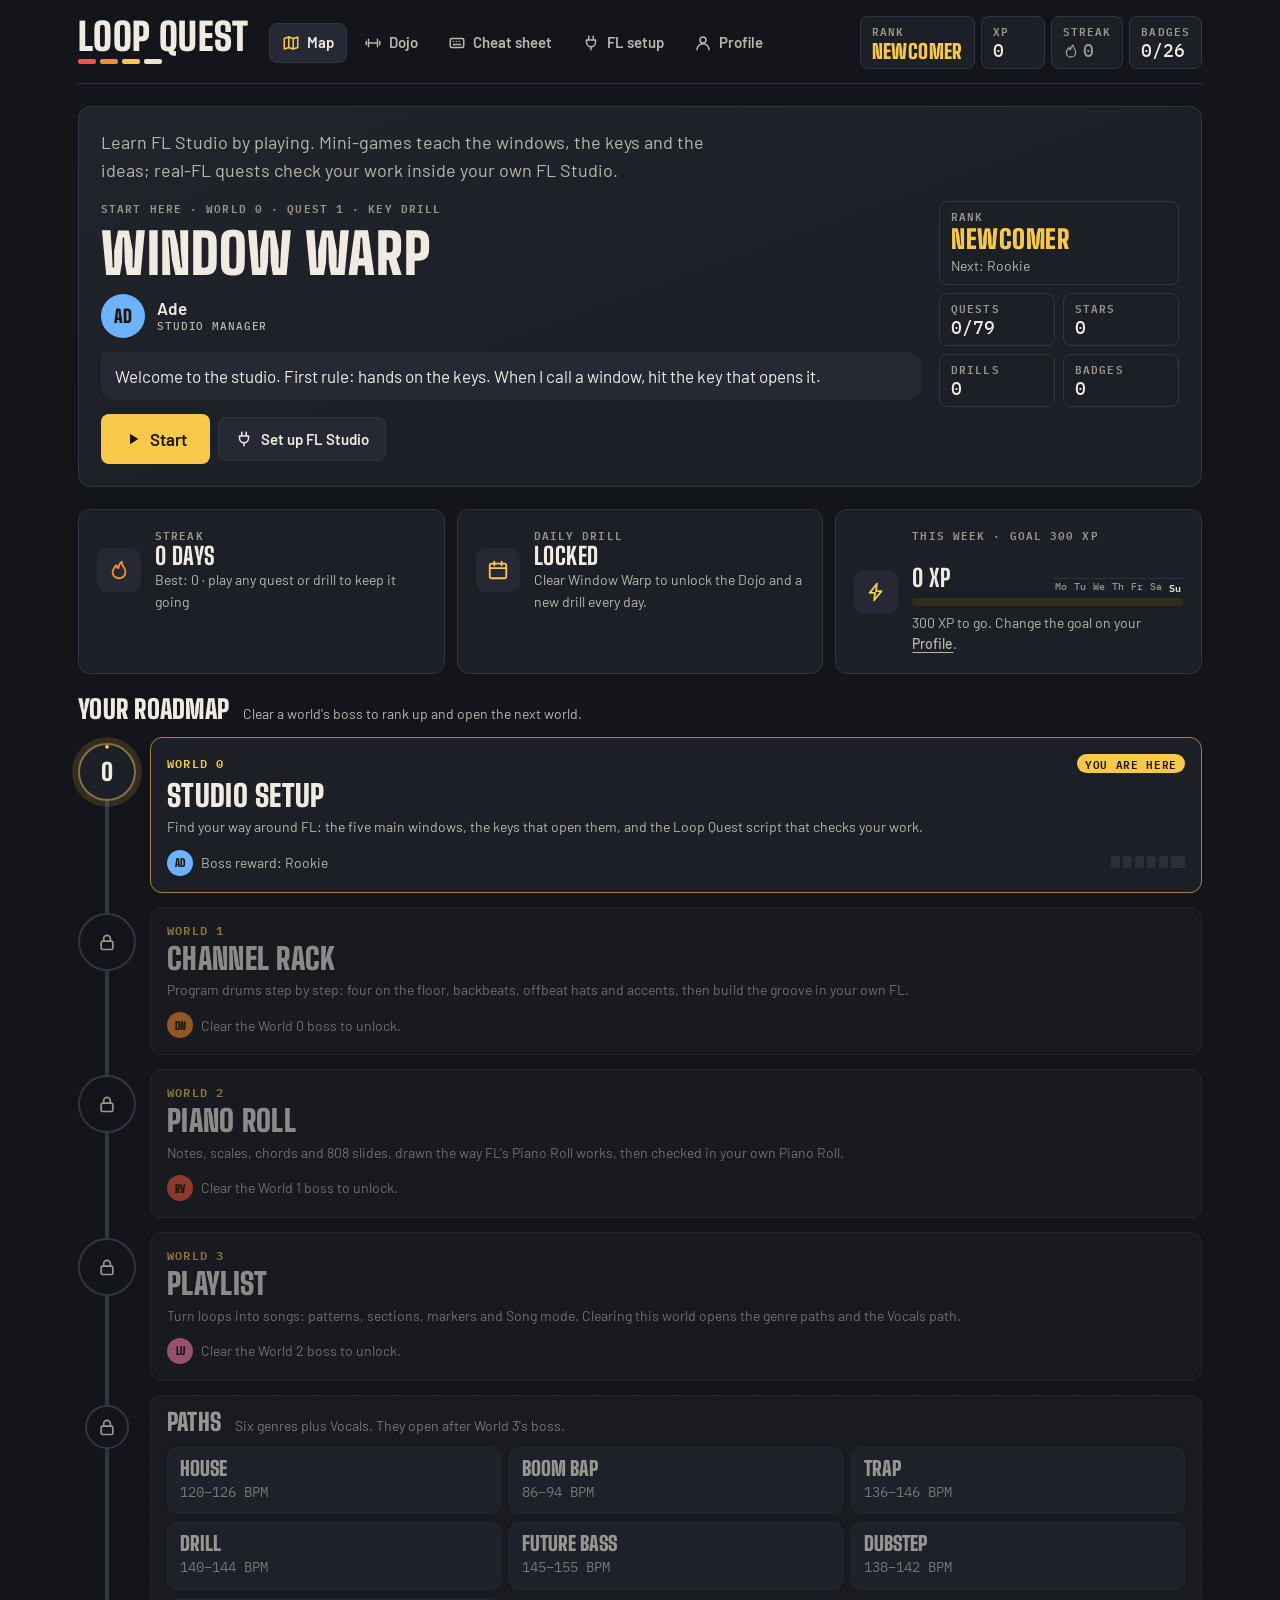
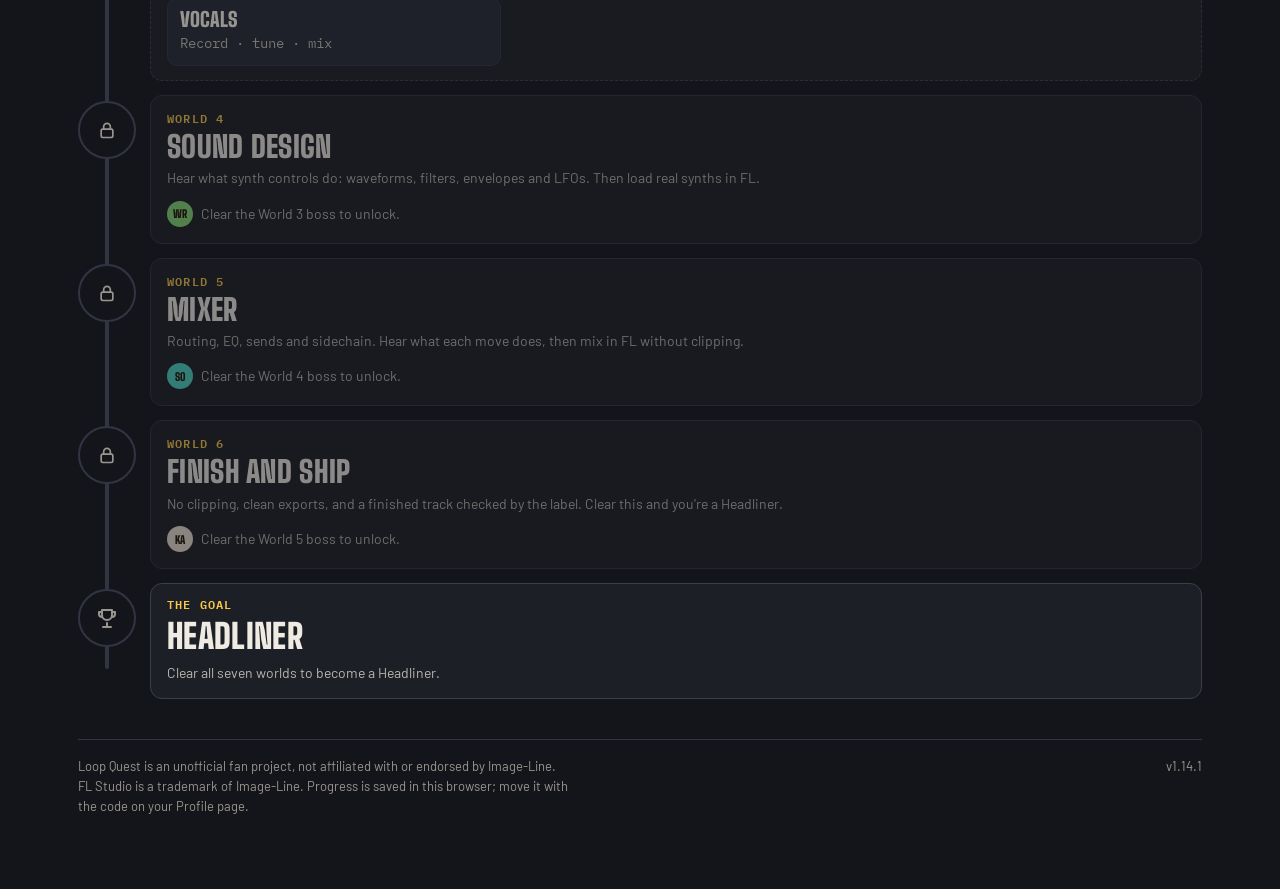
==== commit 182d4b4e: "Loop Quest v1.14.1: review fixes for the EQ and compressor games Co-Authored-By: Claude Opus 5.5 <no" ====
--- a/loop-quest/index.html
+++ b/loop-quest/index.html
@@ -19,7 +19,7 @@
 <link rel="apple-touch-icon" href="apple-touch-icon.png">
 <link rel="icon" href="data:image/svg+xml,%3Csvg%20xmlns%3D%22http%3A%2F%2Fwww.w3.org%2F2000%2Fsvg%22%20viewBox%3D%220%200%2032%2032%22%3E%3Crect%20width%3D%2232%22%20height%3D%2232%22%20rx%3D%227%22%20fill%3D%22%2314151a%22%2F%3E%3Crect%20x%3D%225%22%20y%3D%2212%22%20width%3D%224%22%20height%3D%228%22%20rx%3D%221%22%20fill%3D%22%23f2553e%22%2F%3E%3Crect%20x%3D%2211%22%20y%3D%229%22%20width%3D%224%22%20height%3D%2214%22%20rx%3D%221%22%20fill%3D%22%23f58d31%22%2F%3E%3Crect%20x%3D%2217%22%20y%3D%226%22%20width%3D%224%22%20height%3D%2220%22%20rx%3D%221%22%20fill%3D%22%23f7c84a%22%2F%3E%3Crect%20x%3D%2223%22%20y%3D%2211%22%20width%3D%224%22%20height%3D%2210%22%20rx%3D%221%22%20fill%3D%22%23e9e2d0%22%2F%3E%3C%2Fsvg%3E">
 <link rel="preconnect" href="https://fonts.googleapis.com"><link rel="preconnect" href="https://fonts.gstatic.com" crossorigin><link rel="stylesheet" href="https://fonts.googleapis.com/css2?family=Barlow:wght@400;500;600&family=Big+Shoulders+Display:wght@800;900&family=IBM+Plex+Mono:wght@400;500;600&display=swap">
-<style>:root{color-scheme:dark;--bg: #14151a;--surface: #1d1f26;--surface-2: #262933;--surface-3: #2d303b;--inset: #0e0f13;--key: #2c2f3a;--key-edge: #3b3f4c;--line: #313543;--ink: #efebe2;--ink-2: #b9b6ad;--ink-3: #9a968e;--g1: #f2553e;--g2: #f58d31;--g3: #f7c84a;--g4: #e9e2d0;--on-color: #1f1606;--ok: #6bd49c;--warn: #f7c84a;--bad: #ff8069;--c-blue: #6cb2ff;--c-orange: #f58d31;--c-red: #f2553e;--c-pink: #ff82b8;--c-yellow: #f7c84a;--c-violet: #b09bff;--c-green: #86d977;--c-teal: #4fd3c4;--c-bone: #e9e2d0;--font-display: "Big Shoulders Display", "Arial Narrow", "Roboto Condensed", sans-serif;--font-body: "Barlow", system-ui, -apple-system, "Segoe UI", Roboto, sans-serif;--font-mono: "IBM Plex Mono", ui-monospace, SFMono-Regular, Menlo, Consolas, monospace;--rh: 22px}*{box-sizing:border-box}html{-webkit-text-size-adjust:100%}body{margin:0;background:var(--bg);color:var(--ink);font:400 16px/1.55 var(--font-body);-webkit-font-smoothing:antialiased}p{margin:0}h1,h2,h3{margin:0;text-wrap:balance}h2{font:900 26px/1 var(--font-display);text-transform:uppercase;letter-spacing:.01em}button{font:inherit;color:inherit}ul,ol{margin:0}svg{display:block}kbd{font:600 12px/1.4 var(--font-mono);color:var(--ink);background:var(--key);border:1px solid var(--key-edge);border-bottom-width:3px;border-radius:5px;padding:0 6px;white-space:nowrap;display:inline-block}.plus{margin:0 3px;color:var(--ink-3);font:500 12px var(--font-mono)}:focus-visible{outline:2px solid var(--g3);outline-offset:2px}.ic{flex:none;display:inline-block;vertical-align:middle}a{color:var(--g3);text-underline-offset:3px}a:hover{color:#fad565}.eyebrow{font:600 11px/1.3 var(--font-mono);letter-spacing:.1em;text-transform:uppercase;color:var(--ink-3)}.note{font-size:14px;color:var(--ink-2)}.mono{font-family:var(--font-mono)}.lead{font-size:18px;color:var(--ink-2);max-width:64ch}.fine{font-size:12px;color:var(--ink-3)}.sr-only{position:absolute;width:1px;height:1px;padding:0;margin:-1px;overflow:hidden;clip:rect(0 0 0 0);white-space:nowrap;border:0}[hidden]{display:none!important}.app{max-width:1180px;margin:0 auto;padding:0 16px 56px}@media (min-width: 700px){.app{padding:0 28px 72px}}.top{display:grid;grid-template-columns:auto minmax(0,1fr) auto;align-items:center;gap:12px 20px;padding:16px 0 14px;border-bottom:1px solid var(--line);margin-bottom:22px}.top .brand{grid-column:1;grid-row:1}.top .nav{grid-column:2;grid-row:1}.top .status{grid-column:3;grid-row:1}.brand{display:grid;gap:6px;background:none;border:0;padding:0;cursor:pointer;text-align:left}.logo{font:900 38px/.85 var(--font-display);text-transform:uppercase;letter-spacing:.01em}.brandbar{display:flex;gap:4px}.brandbar i{width:18px;height:5px;border-radius:2px}.brandbar i:nth-child(1){background:var(--g1)}.brandbar i:nth-child(2){background:var(--g2)}.brandbar i:nth-child(3){background:var(--g3)}.brandbar i:nth-child(4){background:var(--g4)}.nav{display:flex;gap:4px;flex-wrap:wrap}.navbtn{display:inline-flex;align-items:center;gap:7px;background:none;border:1px solid transparent;border-radius:8px;padding:9px 12px;min-height:40px;color:var(--ink-2);font:600 15px/1 var(--font-body);cursor:pointer}.navbtn:hover{color:var(--ink);background:var(--surface)}.navbtn[aria-current=page]{color:var(--ink);background:var(--surface-2);border-color:var(--line)}.navbtn[aria-current=page] .ic{color:var(--g3)}.navbtn .short{display:none}.status{display:flex;gap:6px;justify-content:flex-end}.stat{display:grid;gap:3px;padding:7px 11px;min-width:64px;background:var(--surface);border:1px solid var(--line);border-radius:8px}.stat .val{font:500 18px/1.1 var(--font-mono);font-variant-numeric:tabular-nums;display:inline-flex;align-items:center;gap:4px}.stat .rank{font:900 20px/1 var(--font-display);text-transform:uppercase;letter-spacing:.02em;color:var(--g3)}.flame{color:var(--ink-3)}.flame.lit{color:var(--g2)}@media (max-width: 899px){.top{grid-template-columns:minmax(0,1fr) auto}.top .status{grid-column:2;grid-row:1}.top .nav{grid-column:1 / -1;grid-row:2}}@media (max-width: 559px){.logo{font-size:30px}.hide-sm{display:none}.status .stat{min-width:0;padding:6px 8px}.status .stat .rank{font-size:16px}.status .stat .val{font-size:15px}.nav{display:grid;grid-template-columns:repeat(5,minmax(0,1fr))}.navbtn{justify-content:center;padding:8px 2px;font-size:14px}.navbtn .ic,.navbtn .long{display:none}.navbtn .short{display:inline}}@media (max-width: 379px){.status .stat:first-child{display:none}}.view{display:grid;gap:22px;outline:none}.foot{display:flex;flex-wrap:wrap;justify-content:space-between;gap:10px 24px;margin-top:40px;padding-top:16px;border-top:1px solid var(--line);font-size:13px;color:var(--ink-3)}.foot p{max-width:70ch}.card{background:var(--surface);border:1px solid var(--line);border-radius:12px;padding:18px;display:grid;gap:14px;align-content:start}@media (max-width: 559px){.card{padding:14px}}.card h2{font-size:24px}.page-title{font:900 44px/.92 var(--font-display);text-transform:uppercase;letter-spacing:.01em}@media (max-width: 559px){.page-title{font-size:36px}}.section-head{display:flex;flex-wrap:wrap;align-items:baseline;gap:6px 14px;margin-bottom:12px}.controls{display:flex;flex-wrap:wrap;gap:8px;align-items:center}.btn{display:inline-flex;align-items:center;gap:8px;min-height:44px;padding:10px 16px;border-radius:8px;border:1px solid var(--line);background:var(--surface-2);color:var(--ink);font:600 15px/1.1 var(--font-body);cursor:pointer;text-align:left}.btn:hover:not(:disabled){border-color:var(--key-edge);background:var(--surface-3)}.btn:disabled{opacity:.45;cursor:not-allowed}.btn[aria-pressed=true]{border-color:var(--g3)}.btn.primary{background:var(--g3);border-color:transparent;color:var(--on-color)}.btn.primary:hover:not(:disabled){background:#fad565}.btn.primary kbd{background:#0000001a;border-color:#00000047;color:var(--on-color)}.btn.big{min-height:50px;padding:12px 22px;font-size:17px}.btn.danger{background:#3a1f1c;border-color:#6b2f28;color:#ffb3a7}.linkish,.linkbtn{background:none;border:0;padding:0;min-height:0;color:var(--ink-2);text-decoration:underline;text-underline-offset:3px;cursor:pointer;font-size:inherit;text-align:left;display:inline;font-weight:500}.linkish:hover,.linkbtn:hover{color:var(--ink);background:none}.linkbtn .ic{display:none}.chip{display:inline-flex;align-items:center;gap:6px;padding:4px 9px;border-radius:999px;background:var(--surface-2);border:1px solid var(--line);font:600 12px/1.2 var(--font-mono);color:var(--ink-2)}.chip.gold{background:var(--g3);color:var(--on-color);border-color:transparent}.chips{display:flex;flex-wrap:wrap;gap:6px}.note-chip{font-size:14px;color:var(--ink);min-width:38px;justify-content:center}.marker-chip{background:#3a2d12;color:var(--g3);border-color:#5a4518}.path{font:500 13px/1.4 var(--font-mono);background:var(--inset);padding:1px 6px;border-radius:4px;overflow-wrap:anywhere}.path.block{display:block;padding:8px 10px}.checklist{padding-left:20px;display:grid;gap:4px;color:var(--ink)}.checklist li::marker{color:var(--g3)}.toasts{position:fixed;right:16px;bottom:calc(16px + env(safe-area-inset-bottom,0px));z-index:20;display:grid;gap:8px;width:min(340px,calc(100vw - 32px));pointer-events:none}.toast{background:var(--surface-2);border:1px solid var(--line);border-radius:10px;padding:12px 14px;box-shadow:0 12px 32px #00000073;display:grid;gap:2px;animation:toast-in .22s ease-out}.toast.gold{border-color:var(--g3)}.toast strong{font-weight:600}.toast span{font-size:14px;color:var(--ink-2)}@keyframes toast-in{0%{opacity:0;transform:translateY(8px)}to{opacity:1;transform:none}}.hero{padding:22px;gap:16px;background:linear-gradient(160deg,#22242c,var(--surface) 55%)}.hero-intro{font-size:18px;color:var(--ink-2);max-width:64ch}.hero-grid{display:grid;gap:18px;grid-template-columns:minmax(0,1fr)}@media (min-width: 860px){.hero-grid{grid-template-columns:minmax(0,1fr) 240px}}.hero-main{display:grid;gap:14px;align-content:start}.hero-title{font:900 56px/.9 var(--font-display);text-transform:uppercase;letter-spacing:.01em}@media (max-width: 559px){.hero-title{font-size:42px}.hero{padding:16px}}.hero-side{display:grid;gap:8px;grid-template-columns:repeat(2,minmax(0,1fr));align-content:start}.hero-side .stat:first-child{grid-column:1 / -1}.hero-side .rank{font-size:26px}.today{display:grid;gap:12px;grid-template-columns:minmax(0,1fr)}@media (min-width: 700px){.today{grid-template-columns:repeat(2,minmax(0,1fr))}.today .week{grid-column:1 / -1}}@media (min-width: 1060px){.today{grid-template-columns:repeat(3,minmax(0,1fr))}.today .week{grid-column:auto}}.wk{display:grid;gap:6px;min-width:0}.wk-row{display:flex;align-items:flex-end;justify-content:space-between;gap:12px}.wk-chart{display:grid;grid-template-columns:repeat(7,16px);gap:3px}.wk-day{position:relative;display:grid;gap:3px;justify-items:center}.wk-col{height:30px;width:16px;display:flex;align-items:flex-end;justify-content:center;border-bottom:1px solid var(--line)}.wk-bar{width:10px;background:#6f7585;border-radius:4px 4px 0 0}.wk-day.is-today .wk-bar{background:var(--g3)}.wk-lbl{font:500 10px/1 var(--font-mono);color:var(--ink-3)}.wk-day.is-today .wk-lbl{color:var(--ink);font-weight:600}.wk-day.future .wk-col{border-bottom-style:dotted}.wk-day:hover:after{content:attr(data-tip);position:absolute;bottom:calc(100% + 6px);left:50%;transform:translate(-50%);white-space:nowrap;background:var(--surface-2);border:1px solid var(--line);border-radius:6px;padding:4px 8px;font:600 12px/1 var(--font-body);color:var(--ink);box-shadow:0 6px 18px #0006;z-index:5;pointer-events:none}.goal-meter{height:8px;border-radius:4px;background:color-mix(in srgb,var(--g3) 16%,var(--inset));overflow:hidden}.goal-meter i{display:block;height:100%;background:var(--g3);border-radius:4px}.card.mini{grid-template-columns:44px minmax(0,1fr);gap:14px;align-items:center}.card.mini.click{cursor:pointer;text-align:left;color:inherit;font:inherit}.card.mini.click:hover{border-color:var(--key-edge)}.mini-ic{width:44px;height:44px;border-radius:10px;background:var(--surface-2);display:grid;place-items:center;color:var(--g3)}.mini-ic.flame{color:var(--g2)}.mini-val{font:800 24px/1.1 var(--font-display);text-transform:uppercase;letter-spacing:.02em}.worlds,.genres,.dojo-grid,.qlist{list-style:none;padding:0;display:grid;gap:10px}.worlds{grid-template-columns:minmax(0,1fr)}@media (min-width: 640px){.worlds{grid-template-columns:repeat(2,minmax(0,1fr))}}@media (min-width: 1000px){.worlds{grid-template-columns:repeat(3,minmax(0,1fr))}}.genres{grid-template-columns:repeat(2,minmax(0,1fr))}@media (min-width: 900px){.genres{grid-template-columns:repeat(3,minmax(0,1fr))}}.worlds li,.genres li,.dojo-grid li,.qlist li{display:grid}.wcard,.gcard,.dcard{width:100%;text-align:left;display:grid;gap:8px;align-content:start;padding:16px;border-radius:12px;background:var(--surface);border:1px solid var(--line);cursor:pointer;color:inherit}.wcard:hover:not([aria-disabled=true]),.gcard:hover:not([aria-disabled=true]),.dcard:hover:not([aria-disabled=true]){border-color:var(--key-edge);background:#21232b}.wcard[aria-disabled=true],.gcard[aria-disabled=true],.dcard[aria-disabled=true]{opacity:.55;cursor:not-allowed}.wcard.done,.gcard.done{border-color:#2f4a3b}.wtop{display:flex;justify-content:space-between;align-items:center;gap:8px}.wnum{font:600 12px/1 var(--font-mono);letter-spacing:.1em;text-transform:uppercase;color:var(--g3)}.wlock{display:inline-flex;gap:4px;align-items:center;font:500 12px var(--font-mono);color:var(--ink-3)}.wname{font:900 30px/.95 var(--font-display);text-transform:uppercase;letter-spacing:.01em}.gname{font:900 24px/1 var(--font-display);text-transform:uppercase}.wblurb{font-size:14px;color:var(--ink-2);line-height:1.45}.wfoot{display:flex;align-items:center;gap:8px;margin-top:4px;flex-wrap:wrap}.wdone{display:inline-flex;align-items:center;gap:4px;margin-left:auto;font:600 12px var(--font-mono);color:var(--ok)}.wleds{display:flex;gap:3px}.wleds i{width:9px;height:14px;border-radius:2px;background:var(--key);box-shadow:inset 0 -2px #00000059}.wleds i.boss{width:14px}.wleds i.s1{background:#8c7432}.wleds i.s2{background:#c9a23e}.wleds i.s3,.wleds i.honor{background:var(--g3)}.wleds i.honor{background:repeating-linear-gradient(135deg,var(--g3) 0 3px,#8c7432 3px 6px)}@media (max-width: 559px){.genres{grid-template-columns:minmax(0,1fr)}.wname{font-size:26px}}.road{list-style:none;padding:0;margin:0;position:relative;display:grid;gap:14px}.road:before{content:"";position:absolute;left:27px;top:30px;bottom:30px;width:4px;border-radius:2px;background:linear-gradient(to bottom,var(--g3) 0 var(--prog),var(--line) var(--prog) 100%)}.stop{position:relative;display:grid;grid-template-columns:58px minmax(0,1fr);gap:14px;align-items:start}.stop-node{position:relative;z-index:1;width:58px;height:58px;margin-top:6px;border-radius:50%;display:grid;place-items:center;background:var(--surface);border:2px solid var(--line);color:var(--ink);font:900 24px/1 var(--font-display)}.stop-node>span{position:relative;display:grid;place-items:center}.stop-node.small{width:44px;height:44px;margin:10px 7px 0}.stop-node .ring{position:absolute;inset:-2px;width:calc(100% + 4px);height:calc(100% + 4px)}.ring-track{fill:none;stroke:transparent;stroke-width:4}.ring-fill{fill:none;stroke:var(--g3);stroke-width:4;stroke-linecap:round}.stop.done .stop-node{background:var(--g3);border-color:transparent;color:var(--on-color)}.stop.current .stop-node{border-color:color-mix(in srgb,var(--g3) 40%,var(--line));box-shadow:0 0 0 6px #f7c84a24;animation:here-pulse 2.4s ease-in-out infinite}@keyframes here-pulse{50%{box-shadow:0 0 0 10px #f7c84a0f}}.stop.locked .stop-node{color:var(--ink-3);background:var(--bg)}.stop.current .stop-card{border-color:color-mix(in srgb,var(--g3) 55%,var(--line))}.stop-tag{font:600 11px/1 var(--font-mono);letter-spacing:.06em;text-transform:uppercase;color:var(--ink-3);display:inline-flex;gap:4px;align-items:center}.stop-tag.done{color:var(--ok)}.stop-tag.here{color:var(--on-color);background:var(--g3);padding:4px 8px;border-radius:999px}.stop-tag.fresh{color:var(--g3);border:1px solid color-mix(in srgb,var(--g3) 60%,transparent);padding:3px 8px;border-radius:999px}.stop .wfoot .wleds{margin-left:auto}.branch-card,.goal-card{background:var(--surface);border:1px dashed var(--key-edge);border-radius:12px;padding:14px 16px;display:grid;gap:10px}.branch.locked .branch-card{opacity:.6}.branch-card .section-head{margin:0}.branch-card h2{font-size:24px}.branch-grid{list-style:none;padding:0;margin:0;display:grid;gap:8px;grid-template-columns:repeat(2,minmax(0,1fr))}@media (min-width: 800px){.branch-grid{grid-template-columns:repeat(3,minmax(0,1fr))}}.branch-grid li{display:grid}.gchip{width:100%;text-align:left;display:grid;gap:4px;padding:10px 12px;border-radius:10px;background:var(--surface-2);border:1px solid var(--line);cursor:pointer;color:inherit}.gchip:hover:not([aria-disabled=true]){border-color:var(--key-edge)}.gchip[aria-disabled=true]{cursor:not-allowed}.gchip.done{border-color:#2f4a3b}.gchip .gname{font-size:20px}.goal-card{border-style:solid}.goal-card .wname{font-size:34px}.stop.goal.done .goal-card{border-color:var(--g3)}@media (max-width: 559px){.road:before{left:21px}.stop{grid-template-columns:46px minmax(0,1fr);gap:10px}.stop-node{width:46px;height:46px;font-size:20px}.stop-node.small{width:36px;height:36px;margin:8px 5px 0}}.crumbs{display:flex;justify-content:space-between;align-items:center;gap:12px}.crumb{display:inline-flex;align-items:center;gap:6px;background:none;border:0;padding:6px 0;color:var(--ink-2);font:600 15px var(--font-body);cursor:pointer}.crumb:hover{color:var(--ink)}.worldhead{gap:12px}.worldmeta{display:flex;flex-wrap:wrap;gap:10px 18px;align-items:center}.qrow{width:100%;display:grid;grid-template-columns:52px minmax(0,1fr) auto;gap:12px;align-items:center;padding:12px 14px;border-radius:10px;background:var(--surface);border:1px solid var(--line);text-align:left;cursor:pointer;color:inherit}.qrow:hover:not([aria-disabled=true]){border-color:var(--key-edge);background:#21232b}.qrow[aria-disabled=true]{opacity:.5;cursor:not-allowed}.qrow.boss{border-color:#5a4518;background:linear-gradient(90deg,#2a2415,var(--surface) 60%)}.qnum{font:600 14px/1 var(--font-mono);color:var(--ink-3)}.qrow.boss .qnum{color:var(--g2);font-weight:700;text-transform:uppercase;font-size:12px;letter-spacing:.08em}.qmain{display:grid;gap:4px;min-width:0}.qtitle{font:800 22px/1 var(--font-display);text-transform:uppercase;letter-spacing:.01em}.qkind{display:flex;align-items:center;gap:6px;font:500 12px/1.3 var(--font-mono);color:var(--ink-3);flex-wrap:wrap}.qstat{display:inline-flex;align-items:center;gap:5px;font:600 12px var(--font-mono);color:var(--ink-3);white-space:nowrap}.qstat.ok{color:var(--ok)}.qstat.honor{color:var(--g3)}.qstat.new{color:var(--ink-2)}.qrow.realfl .qstat.new{color:var(--g2)}.lockmsg{display:flex;gap:8px;align-items:center;color:var(--ink-2)}@media (max-width: 559px){.qrow{grid-template-columns:38px minmax(0,1fr)}.qstat{grid-column:2}.qtitle{font-size:19px}}.deck{display:grid;gap:16px;grid-template-columns:minmax(0,1fr);align-items:start}@media (min-width: 960px){.deck{grid-template-columns:minmax(0,310px) minmax(0,1fr)}.deck .brief{position:sticky;top:16px}}.stage{gap:16px}.engine{display:grid;gap:16px;min-width:0}.quest-result:empty{display:none}.client{display:flex;gap:12px;align-items:center}.avatar{width:44px;height:44px;border-radius:50%;background:var(--av, var(--g2));color:var(--on-color);display:inline-grid;place-items:center;font:900 19px/1 var(--font-display);flex:none}.client-name{font-weight:600;font-size:17px;line-height:1.2}.client-role{font:500 11px/1.3 var(--font-mono);color:var(--ink-2);text-transform:uppercase;letter-spacing:.08em}.bubble{background:var(--surface-2);border-radius:4px 14px 14px;padding:12px 14px;font-size:17px;line-height:1.45}.lesson{margin-top:4px}.tip{border-top:1px solid var(--line);padding-top:12px;display:grid;gap:4px;color:var(--ink-2);font-size:15px}.stage-head{display:flex;flex-wrap:wrap;justify-content:space-between;align-items:flex-start;gap:12px 16px}.stage-title{font:900 34px/.95 var(--font-display);text-transform:uppercase;letter-spacing:.01em;margin-top:4px}@media (max-width: 559px){.stage-title{font-size:28px}}.lcds{display:flex;gap:8px;flex-wrap:wrap}.lcd{background:var(--inset);border:1px solid #000;border-radius:6px;padding:6px 10px;min-width:62px;display:grid;gap:2px}.lcd b{font:500 20px/1.1 var(--font-mono);color:var(--g3);font-variant-numeric:tabular-nums}.pillrow{display:flex;flex-wrap:wrap;align-items:center;gap:8px 12px}.pill{display:inline-flex;align-items:center;gap:8px;font:600 12px/1 var(--font-mono);letter-spacing:.08em;text-transform:uppercase;padding:7px 11px;border-radius:999px;background:var(--surface-2);color:var(--ink-2)}.pill:before{content:"";width:8px;height:8px;border-radius:50%;background:currentColor}.pill[data-mode=target]{color:var(--g2)}.pill[data-mode=you]{color:var(--g3)}.pill[data-mode=listen]{color:var(--g4)}.pill[data-mode=racing]{color:var(--ink)}.pill[data-mode=cleared]{color:var(--ok)}.result{display:grid;gap:10px;padding:16px;border-radius:10px;background:var(--surface-2);border:1px solid color-mix(in srgb,var(--ok) 45%,var(--line))}.result[data-tone=warn]{border-color:color-mix(in srgb,var(--warn) 45%,var(--line))}.result[data-tone=bad]{border-color:color-mix(in srgb,var(--bad) 45%,var(--line))}.result-top{display:flex;flex-wrap:wrap;align-items:center;justify-content:space-between;gap:10px}.result h2{font:900 30px/1 var(--font-display);text-transform:uppercase;letter-spacing:.01em}.stars{display:inline-flex;gap:3px}.star-on{color:var(--g3)}.star-off{color:var(--ink-3)}.feedback{min-height:1.4em;font-size:15px}.feedback[data-tone=bad]{color:var(--bad)}.feedback[data-tone=warn]{color:var(--warn)}.feedback[data-tone=ok]{color:var(--ok)}.feedback-box{border-radius:10px;padding:12px 14px;background:var(--surface-2);border:1px solid var(--line);display:grid;gap:6px;font-size:15px}.feedback-box ul{padding-left:18px;display:grid;gap:4px}.feedback-box[data-tone=bad]{border-color:#6b2f28;background:#2a1c1c}.feedback-box[data-tone=ok]{border-color:#2f5a44;background:#1a2921}.seg-wrap{display:grid;gap:6px}.seg{display:inline-flex;flex-wrap:wrap;gap:4px;background:var(--inset);padding:4px;border-radius:10px}.seg-btn{border:0;background:transparent;color:var(--ink-2);padding:8px 12px;min-height:38px;border-radius:7px;font:600 14px/1.1 var(--font-body);cursor:pointer;display:inline-flex;align-items:center;gap:6px}.seg-btn:hover:not(:disabled){color:var(--ink);background:var(--key)}.seg-btn[aria-checked=true]{background:var(--g3);color:var(--on-color)}.seg-btn[aria-checked=true] kbd{background:#0000001a;border-color:#00000040;color:var(--on-color)}.seg-btn:disabled{cursor:default}.prompt{background:var(--inset);border-radius:10px;padding:16px;display:grid;gap:8px}.prompt-text{font:800 28px/1.1 var(--font-display);text-transform:uppercase;letter-spacing:.01em}.prompt.idle .prompt-text{font:500 18px/1.45 var(--font-body);text-transform:none;letter-spacing:0}.prompt-key{min-height:26px}.prompt-key kbd{font-size:16px;padding:2px 10px}.shake{animation:shake .3s}@keyframes shake{0%,to{transform:none}25%{transform:translate(-6px)}75%{transform:translate(6px)}}.keypad{display:flex;flex-wrap:wrap;gap:8px}.padkey{background:var(--surface-2);border:1px solid var(--line);border-radius:8px;padding:10px 12px;min-height:48px;min-width:64px;cursor:pointer;display:inline-flex;align-items:center;justify-content:center}.padkey:hover:not(:disabled){border-color:var(--g3)}.padkey:disabled{opacity:.5;cursor:default}.flash,.warp{display:flex;align-items:center;gap:12px}.warp .winart{width:120px}.warp span{font-weight:600}.warp.text{color:var(--ok);gap:8px;flex-wrap:wrap}.spot{display:grid;place-items:center;background:var(--inset);border-radius:10px;padding:14px}.spot .winart{width:min(420px,100%)}.choices{display:grid;gap:8px;grid-template-columns:repeat(2,minmax(0,1fr))}@media (min-width: 700px){.choices{grid-template-columns:repeat(auto-fit,minmax(140px,1fr))}}.choices.many{grid-template-columns:minmax(0,1fr)}@media (min-width: 700px){.choices.many{grid-template-columns:repeat(auto-fit,minmax(170px,1fr))}}.choice{min-height:48px;padding:10px 14px;border-radius:8px;border:1px solid var(--line);background:var(--surface-2);color:var(--ink);font:600 15px/1.25 var(--font-body);cursor:pointer;text-align:left}.choice:hover:not(:disabled){border-color:var(--g3)}.choice:disabled{cursor:default}.choice.right{border-color:var(--ok);background:#1a2921;color:var(--ok)}.choice.wrong{border-color:var(--bad);background:#2a1c1c;color:var(--bad)}.players .btn{min-width:110px}.winart{width:100%;height:auto}.wa-bg{fill:#1a1c22;stroke:var(--line)}.wa-key{fill:var(--key)}.wa-g1{fill:var(--g1)}.wa-g2{fill:var(--g2)}.wa-g3{fill:var(--g3)}.wa-g4{fill:var(--g4)}.wa-white{fill:#d9d4c9}.wa-black{fill:#0b0c0f}.wa-lane{fill:#23262e}.wa-lane-d{fill:#1c1e25}.wa-tick{fill:var(--ink-3)}.wa-clipline{fill:#0000004d}.wa-meter{fill:var(--ok)}.wa-fader{fill:var(--ink-2)}.wa-folder{fill:var(--g3)}.wa-file{fill:var(--ink-3)}.wa-line{fill:var(--key-edge)}.rack{background:var(--inset);border-radius:10px;padding:16px 14px 14px;display:grid;gap:14px}.row{display:grid;grid-template-columns:66px minmax(0,1fr);gap:12px;align-items:center}.rhead{display:grid;gap:2px}.rlabel{font:600 13px/1.2 var(--font-mono);letter-spacing:.06em;text-transform:uppercase}.rlabel small{display:block;font-size:10px;color:var(--ink-3);text-transform:none;letter-spacing:0}.rstat{font:500 11px/1.2 var(--font-mono);color:var(--ink-3);min-height:13px;display:flex;align-items:center;gap:3px}.rstat.ok{color:var(--ok)}.keys{display:grid;grid-template-columns:repeat(4,minmax(0,1fr));gap:12px 10px}.grp{display:grid;grid-template-columns:repeat(4,minmax(0,1fr));gap:4px}.rack-32 .grp{grid-template-columns:repeat(8,minmax(0,1fr));gap:3px}.rack-32 .keys{gap:10px 8px}.grp:nth-child(1){--gc: var(--g1)}.grp:nth-child(2){--gc: var(--g2)}.grp:nth-child(3){--gc: var(--g3)}.grp:nth-child(4){--gc: var(--g4)}.key{position:relative;display:flex;align-items:flex-end;justify-content:center;aspect-ratio:4 / 5;padding:0 0 4px;border:0;border-radius:5px;background:var(--key);color:var(--ink-3);font:500 10px/1 var(--font-mono);box-shadow:inset 0 3px color-mix(in srgb,var(--gc) 60%,transparent),inset 0 -2px #00000059;transition:transform 80ms ease,background-color 80ms ease}.rack-32 .key{aspect-ratio:3 / 5;font-size:9px;border-radius:4px}button.key{cursor:pointer}button.key:hover:not(:disabled){background:var(--key-edge)}button.key:active:not(:disabled){transform:translateY(1px)}button.key:disabled{cursor:default}.key[aria-pressed=true],.key[data-on=true]{background:var(--gc);color:var(--on-color);box-shadow:inset 0 -3px #00000040}.key.soft[aria-pressed=true]{background:color-mix(in srgb,var(--gc) 45%,var(--key));color:var(--ink)}button.key[aria-pressed=true]:hover:not(:disabled){background:var(--gc);filter:brightness(1.08)}.row.locked .key[aria-pressed=true]{opacity:.7}.key.hint:not([aria-pressed=true]){box-shadow:inset 0 0 0 2px var(--gc);color:var(--ink)}.key.hint-soft:not([aria-pressed=true]){box-shadow:inset 0 0 0 2px color-mix(in srgb,var(--gc) 50%,transparent)}.key.ph:after{content:"";position:absolute;left:22%;right:22%;top:-8px;height:3px;border-radius:2px;background:var(--ink)}@media (max-width: 559px){.rack{padding:14px 10px 10px}.row{grid-template-columns:minmax(0,1fr);gap:8px}.rhead{display:flex;gap:10px;align-items:baseline}.rlabel small{display:inline;margin-left:4px}.keys{grid-template-columns:repeat(2,minmax(0,1fr));row-gap:14px}.rack-32 .keys{grid-template-columns:minmax(0,1fr);row-gap:10px}}.pr-tools{display:flex;flex-wrap:wrap;gap:10px 16px;align-items:center}.pr-len{display:flex;align-items:center;gap:8px;flex-wrap:wrap}.slide-btn[aria-pressed=true]{background:var(--g2);color:var(--on-color);border-color:transparent}.slide-btn[aria-pressed=true] kbd{background:#0000001f;color:var(--on-color);border-color:#00000040}.pr-bars{display:grid;grid-template-columns:repeat(var(--bars),minmax(0,1fr));gap:0;margin-left:50px}.pr-bars span{font-size:13px;color:var(--ink);padding:0 6px;border-left:2px solid var(--line);line-height:1.3}.pr-bars b{display:block;font:600 10px var(--font-mono);color:var(--ink-3);text-transform:uppercase;letter-spacing:.08em}.pr{display:grid;grid-template-columns:50px minmax(0,1fr);border-radius:10px;overflow:hidden;background:var(--inset);border:1px solid #000}.pr-keys{display:grid;grid-auto-rows:var(--rh)}.pr-key{background:#d9d4c9;color:#3d3a33;border-bottom:1px solid #b9b4a8;font:600 10px/1 var(--font-mono);display:flex;align-items:center;justify-content:flex-end;padding-right:5px}.pr-key.black{background:#15161b;color:#8a877f;border-bottom-color:#000}.pr-key.off{opacity:.55}.pr-roll{position:relative;display:grid;grid-auto-rows:var(--rh);cursor:crosshair;touch-action:pan-y;user-select:none;-webkit-user-select:none}.pr-roll.deleting{cursor:not-allowed}.pr-lane{background:#262933;border-bottom:1px solid #1b1d23}.pr-lane.black{background:#1f2129}.pr-lane.off{background:repeating-linear-gradient(135deg,#17181d 0 5px,#1b1c22 5px 10px)}.pr-lines{position:absolute;inset:0;pointer-events:none}.pr-lines i{position:absolute;top:0;bottom:0;width:1px;background:#ffffff0d}.pr-lines i.beat{background:#ffffff1f}.pr-lines i.bar{background:#ffffff47;width:2px}.pr-notes{position:absolute;inset:0;pointer-events:none}.pr-note{position:absolute;height:var(--rh);padding:1px;pointer-events:none}.pr-note span{display:flex;align-items:center;height:100%;border-radius:4px;background:var(--g3);color:var(--on-color);font:600 9px/1 var(--font-mono);padding-left:4px;overflow:hidden;white-space:nowrap;box-shadow:inset 0 -2px #00000040}.pr-note.slide span{background:var(--g2)}.pr-note.slide span:before{content:"";width:0;height:0;border-left:4px solid transparent;border-right:4px solid transparent;border-bottom:7px solid var(--on-color);margin-right:3px;flex:none}.pr-note.bad span{background:var(--bad)}.pr-note.ghost{border:2px dashed rgba(247,200,74,.55);border-radius:5px}.pr-note.ghost.slide{border-color:#f58d31b3}.pr-ph{position:absolute;top:0;bottom:0;width:2px;background:var(--ink);pointer-events:none}.pr-cursor{position:absolute;height:var(--rh);box-shadow:inset 0 0 0 2px var(--g3);background:#f7c84a1f;border-radius:3px;pointer-events:none;z-index:2}.pr-roll:focus-visible{outline:2px solid var(--g3);outline-offset:2px}@media (max-width: 559px){:root{--rh: 20px}.pr{grid-template-columns:40px minmax(0,1fr)}.pr-bars{margin-left:40px}.pr-key{font-size:9px;padding-right:3px}.pr-note span{font-size:0;padding:0}}.palette{display:flex;flex-wrap:wrap;gap:8px}.sec-btn,.slot{--sc: var(--g4);border-radius:8px;border:1px solid var(--line);background:var(--surface-2);color:var(--ink);cursor:pointer;display:grid;gap:6px;padding:10px 12px;text-align:left;font:inherit}.sec-btn{min-width:96px;box-shadow:inset 4px 0 0 var(--sc)}.sec-btn:hover:not(:disabled){border-color:var(--sc)}.sec-btn:disabled{opacity:.45;cursor:default}[data-sec=Intro],[data-sec=Outro]{--sc: var(--g4)}[data-sec=Build]{--sc: var(--g2)}[data-sec=Drop],[data-sec=Hook]{--sc: var(--g1)}[data-sec=Break],[data-sec=Bridge]{--sc: var(--c-teal)}[data-sec=Verse]{--sc: var(--g3)}.sec-name{font:800 18px/1 var(--font-display);text-transform:uppercase;letter-spacing:.02em}.energy{display:flex;gap:2px;align-items:flex-end;height:14px}.energy i{width:5px;background:var(--key-edge);border-radius:1px}.energy i:nth-child(1){height:4px}.energy i:nth-child(2){height:6px}.energy i:nth-child(3){height:9px}.energy i:nth-child(4){height:11px}.energy i:nth-child(5){height:14px}.energy i.on{background:var(--sc)}.timeline{display:grid;grid-template-columns:repeat(auto-fill,minmax(88px,1fr));gap:6px;background:var(--inset);border-radius:10px;padding:10px}.slot{background:color-mix(in srgb,var(--sc) 22%,var(--surface-2));border-color:color-mix(in srgb,var(--sc) 50%,var(--line));min-height:76px;align-content:space-between}.slot.empty{background:transparent;border:1px dashed var(--key-edge);cursor:default}.slot-num{font:600 11px var(--font-mono);color:var(--ink-3)}.slot.right{outline:2px solid var(--ok)}.slot.wrong{outline:2px solid var(--bad)}.slot.playing{box-shadow:0 0 0 3px var(--ink) inset}.slot:disabled{cursor:default}.synth{background:linear-gradient(180deg,#23252d,#1b1d23);border:1px solid var(--line);border-radius:12px;padding:14px;display:grid;gap:14px}.synth-head{display:flex;justify-content:space-between;align-items:center}.led-row{display:flex;gap:4px}.led-row i{width:8px;height:8px;border-radius:50%;background:var(--ok);box-shadow:0 0 6px var(--ok)}.led-row i:nth-child(2){background:var(--g3);box-shadow:0 0 6px var(--g3)}.led-row i:nth-child(3){background:var(--g1);box-shadow:0 0 6px var(--g1)}.pumpviz{margin:0;display:grid;gap:6px}.pumpviz svg{width:100%;max-width:420px;background:var(--inset);border-radius:8px}.pv-grid{stroke:var(--line);stroke-width:1;fill:none}.pv-line{stroke:var(--g3);stroke-width:2.5;fill:none;stroke-linejoin:round}.routing{display:grid;gap:14px;grid-template-columns:minmax(0,1fr)}@media (min-width: 1000px){.routing{grid-template-columns:220px minmax(0,1fr)}}.rt-rack,.rt-mixer{display:grid;gap:8px;align-content:start}.rt-ch{display:flex;justify-content:space-between;align-items:center;gap:10px;background:var(--surface-2);border:1px solid var(--line);border-radius:8px;padding:6px 8px 6px 12px;margin-bottom:6px}.rt-name{font:600 14px var(--font-mono);text-transform:uppercase;letter-spacing:.05em}.stepper{display:flex;align-items:center;gap:4px}.step-btn{width:34px;height:34px;border-radius:6px;border:1px solid var(--line);background:var(--key);cursor:pointer;font:600 18px/1 var(--font-mono)}.step-btn:hover:not(:disabled){border-color:var(--g3)}.trackbox{min-width:34px;text-align:center;font:600 16px var(--font-mono);color:var(--g3);background:var(--inset);border-radius:5px;padding:6px 4px}.strips{display:grid;grid-template-columns:repeat(auto-fill,minmax(104px,1fr));gap:6px;background:var(--inset);padding:8px;border-radius:10px}.strip{display:grid;gap:6px;align-content:start;background:var(--surface-2);border:1px solid var(--line);border-radius:8px;padding:8px;min-height:150px}.strip.master{border-color:#5a4518}.strip.rev{border-color:#2c5c57}.strip.soloed{box-shadow:0 0 0 2px var(--g3) inset}.strip-name{font:600 12px var(--font-mono);text-transform:uppercase;letter-spacing:.06em;color:var(--ink-2)}.meter{height:6px;background:var(--key);border-radius:3px;overflow:hidden}.meter i{display:block;height:100%;width:0;background:var(--ok)}.meter.hit i{animation:meter .32s ease-out}@keyframes meter{0%{width:100%}to{width:0}}.feeds{display:flex;flex-wrap:wrap;gap:4px;min-height:26px;align-content:start}.tog{display:flex;align-items:center;gap:6px;font-size:12px;color:var(--ink-2);cursor:pointer}.tog input{width:16px;height:16px;accent-color:var(--g3)}.solo{border:1px solid var(--line);background:var(--key);border-radius:5px;font:600 11px var(--font-mono);padding:5px;cursor:pointer;text-transform:uppercase;letter-spacing:.06em}.solo[aria-pressed=true]{background:var(--g3);color:var(--on-color)}.mm{background:linear-gradient(180deg,#2a2d35,#1f2128);border:1px solid var(--line);border-radius:12px;padding:12px;display:grid;gap:12px}.mm-head{display:flex;flex-wrap:wrap;gap:10px;align-items:center;justify-content:space-between}.mm-ab{display:inline-flex;gap:4px;align-items:center;background:var(--inset);padding:4px 8px 4px 4px;border-radius:10px}.mm-ab-btn{border:0;background:transparent;color:var(--ink-2);padding:8px 14px;min-height:40px;border-radius:7px;font:600 15px/1 var(--font-body);cursor:pointer}.mm-ab-btn:hover{color:var(--ink);background:var(--key)}.mm-ab-btn[data-ab=target][aria-pressed=true]{background:var(--g3);color:var(--on-color)}.mm-ab-btn[data-ab=yours][aria-pressed=true]{background:var(--ok);color:#0d1a12}.mm-ab kbd{margin-left:4px}.mm-hear{font:500 12px/1.2 var(--font-mono);letter-spacing:.06em;text-transform:uppercase;color:var(--ink-3)}.mm-hear b{color:var(--g3);font-weight:600}.mm[data-hear=yours] .mm-hear b{color:var(--ok)}.mm-strips{display:flex;gap:6px;overflow-x:auto;padding:8px;background:var(--inset);border-radius:10px}.mm-strip{flex:1 1 0;min-width:70px;max-width:112px;display:grid;justify-items:center;align-content:start;gap:6px;padding:8px 4px;border-radius:8px;background:linear-gradient(180deg,#31343d,#262930);border:1px solid #3a3e48;cursor:default}.mm-strip.sel{border-color:#7d8494;background:linear-gradient(180deg,#3a3e49,#2d3038)}.mm-top{display:flex;gap:6px;align-items:center}.mm-led{width:22px;height:22px;border-radius:50%;border:1px solid #000;background:#1c3325;cursor:pointer;padding:0}.mm-led.on{background:radial-gradient(circle at 40% 35%,#b6f5c9,#45c46f 60%);box-shadow:0 0 8px #50d27899}.mm-solo{min-width:26px;height:24px;border-radius:5px;border:1px solid var(--line);background:var(--key);font:600 11px/1 var(--font-mono);cursor:pointer;color:var(--ink-2);padding:0 6px}.mm-solo[aria-pressed=true]{background:var(--g3);color:var(--on-color);border-color:transparent}.mm-knob{width:46px;height:46px;border-radius:50%;touch-action:none;cursor:ns-resize;display:block}.mm-knob svg{width:100%;height:100%;display:block;pointer-events:none}.kn-track{fill:none;stroke:#16181d;stroke-width:4;stroke-linecap:round}.kn-val{fill:none;stroke:var(--g3);stroke-width:4;stroke-linecap:round}.kn-body{fill:#4a4f5b;stroke:#1a1c22;stroke-width:1.5}.kn-ptr{stroke:#f2f3f5;stroke-width:2.5;stroke-linecap:round}.mm-knob.locked{cursor:not-allowed;opacity:.45}.mm-val{font:500 12px/1 var(--font-mono);color:var(--ink-2);font-variant-numeric:tabular-nums;min-height:12px}.mm-fader-row{display:flex;gap:3px;align-items:stretch}.mm-fader{position:relative;width:50px;height:156px;touch-action:none;cursor:ns-resize;border-radius:6px}.mm-fader:before{content:"";position:absolute;left:64%;top:10px;bottom:10px;width:4px;transform:translate(-50%);background:#0e0f13;border-radius:2px;box-shadow:inset 0 0 0 1px #000}.mm-ticks{position:absolute;inset:10px 0;pointer-events:none}.mm-tick{position:absolute;left:0;width:100%;height:0;border-top:1px solid rgba(255,255,255,.12)}.mm-tick b{position:absolute;left:0;top:-6px;font:500 9px/1 var(--font-mono);color:var(--ink-3)}.mm-cap{position:absolute;left:64%;top:10px;width:26px;height:16px;transform:translate(-50%,-50%);border-radius:4px;background:linear-gradient(180deg,#e6e8ee,#a4a9b5);box-shadow:0 2px 4px #0000008c;transition:top 70ms ease-out}.mm-cap:after{content:"";position:absolute;left:3px;right:3px;top:7px;height:2px;background:#3b3f49}.mm-fader.locked{cursor:not-allowed}.mm-fader.locked .mm-cap{background:linear-gradient(180deg,#8d919b,#6b6f79)}.mm-meter{width:6px;position:relative;margin:10px 0;background:#0e0f13;border-radius:3px;overflow:hidden}.mm-meter i{position:absolute;inset:0;background:linear-gradient(to top,#3fcf6c 0,#3fcf6c 74%,var(--g3) 78%,var(--g3) 92%,var(--bad) 96%);clip-path:inset(100% 0 0 0)}.mm[data-hear=target] .mm-meter i{opacity:.15}.mm-name{font:600 11px/1.2 var(--font-mono);text-transform:uppercase;letter-spacing:.06em;color:var(--ink);display:inline-flex;gap:3px;align-items:center}.mm-strip.off .mm-name,.mm-strip.off .mm-val{color:var(--ink-3)}.mm-knob:focus-visible,.mm-fader:focus-visible{outline:2px solid var(--g3);outline-offset:2px}.mm-note{margin:0}.eq{background:linear-gradient(180deg,#2a2d35,#1f2128);border:1px solid var(--line);border-radius:12px;padding:12px;display:grid;gap:12px}.eq-task{display:grid;gap:4px}.eq-task p{color:var(--ink-2);font-size:15px;max-width:72ch}.eq-graph{position:relative;height:280px;background:#121318;border:1px solid #000;border-radius:8px;overflow:hidden;touch-action:none;user-select:none;-webkit-user-select:none}@media (max-width: 559px){.eq-graph{height:230px}}.eq-graph svg,.eq-spec{position:absolute;inset:0;width:100%;height:100%;display:block;pointer-events:none}.eq-minor{stroke:#ffffff0d;stroke-width:1;vector-effect:non-scaling-stroke}.eq-major{stroke:#ffffff1f;stroke-width:1;vector-effect:non-scaling-stroke}.eq-zero{stroke:#ffffff3d;stroke-width:1.5;vector-effect:non-scaling-stroke}.eq-curve{fill:none;stroke:var(--g3);stroke-width:2.5;stroke-linejoin:round;vector-effect:non-scaling-stroke}.eq-fill{fill:#f7c84a1f}.eq.bypassed .eq-curve{stroke:var(--ink-3);stroke-dasharray:6 5}.eq.bypassed .eq-fill{fill:none}.eq-fl{position:absolute;bottom:5px;transform:translate(-50%);font:500 10px/1 var(--font-mono);color:var(--ink-3);pointer-events:none}.eq-gl{position:absolute;left:6px;transform:translateY(-50%);font:500 10px/1 var(--font-mono);color:var(--ink-3);pointer-events:none}.eq-tok{position:absolute;width:30px;height:30px;margin:-15px 0 0 -15px;border-radius:50%;display:grid;place-items:center;font:700 13px/1 var(--font-mono);color:var(--on-color);background:var(--g3);border:2px solid #121318;box-shadow:0 1px 6px #0009;cursor:grab;touch-action:none;z-index:2}.eq-tok[data-type=highpass]{background:var(--c-blue)}.eq-tok[data-type=highshelf]{background:var(--c-pink)}.eq-tok.sel{box-shadow:0 0 0 3px #ffffffd9,0 1px 6px #0009;z-index:3}.eq-tok:after{content:"";position:absolute;inset:-9px;border-radius:50%}.eq-tok:active{cursor:grabbing}.eq-tok:focus-visible{outline:2px solid var(--g3);outline-offset:4px}.eq.solved .eq-tok{cursor:default}.eq-panel{display:flex;flex-wrap:wrap;gap:10px 16px;align-items:center}.eq-pick{display:inline-flex;flex-wrap:wrap;gap:4px;background:var(--inset);padding:4px;border-radius:10px}.eq-pick-btn{border:0;background:transparent;color:var(--ink-2);padding:8px 12px;min-height:40px;border-radius:7px;font:600 14px/1 var(--font-body);cursor:pointer}.eq-pick-btn:hover{color:var(--ink);background:var(--key)}.eq-pick-btn b{font-family:var(--font-mono);margin-right:4px}.eq-pick-btn[aria-pressed=true]{background:var(--key);color:var(--ink);box-shadow:inset 0 0 0 1px var(--key-edge)}.eq-read{display:flex;flex-wrap:wrap;gap:4px 16px;font-size:13px;color:var(--ink);flex:1 1 260px}.eq-read i{font-style:normal;color:var(--ink-3);margin-right:6px;text-transform:uppercase;font-size:10px;letter-spacing:.08em}.eq-tools{display:flex;gap:6px;flex-wrap:wrap}.eq-note{margin:0}.cp{background:linear-gradient(180deg,#2a2d35,#1f2128);border:1px solid var(--line);border-radius:12px;padding:12px;display:grid;gap:12px}.cp-task{display:grid;gap:4px}.cp-task p{color:var(--ink-2);font-size:15px;max-width:72ch}.cp-screen{background:#121318;border:1px solid #000;border-radius:8px;padding:10px 10px 8px;display:grid;gap:8px}.cp-legend{display:flex;flex-wrap:wrap;gap:6px 14px}.cp-key{font:500 12px/1 var(--font-mono);color:var(--ink-2);display:inline-flex;gap:6px;align-items:center}.cp-key:before{content:"";width:14px;height:10px;border-radius:2px}.cp-key.in:before{border:1.5px solid #7d8494}.cp-key.out:before{background:var(--g3)}.cp-key.zone:before{background:#6bd49c40;border:1px solid rgba(107,212,156,.6)}.cp-key.thr:before{height:0;border-top:2px dashed var(--c-blue)}.cp-view{position:relative;height:220px;padding-left:26px}@media (max-width: 559px){.cp-view{height:190px}}.cp-view svg{width:100%;height:100%;display:block;overflow:visible}.cp-scale span{position:absolute;left:0;transform:translateY(-50%);font:500 10px/1 var(--font-mono);color:var(--ink-3)}.cp-zone{fill:#6bd49c21;stroke:#6bd49c73;stroke-width:1;vector-effect:non-scaling-stroke}.cp-grid{stroke:#ffffff14;stroke-width:1;vector-effect:non-scaling-stroke}.cp-in{fill:#7d849429;stroke:#7d8494;stroke-width:1.5;vector-effect:non-scaling-stroke}.cp-out{fill:var(--bad)}.cp-out.ok{fill:var(--g3)}.cp-out.lit{filter:brightness(1.35)}.cp-thr{stroke:var(--c-blue);stroke-width:2;stroke-dasharray:8 6;vector-effect:non-scaling-stroke}.cp-env-in{fill:#7d849447;stroke:#7d8494;stroke-width:1;vector-effect:non-scaling-stroke}.cp-env-out{fill:#f7c84a8c;stroke:var(--g3);stroke-width:1.5;vector-effect:non-scaling-stroke}.cp-lbl{font:600 13px var(--font-mono);fill:var(--ink-2)}.cp-sum{font:500 12px/1.4 var(--font-mono);color:var(--ink-2)}.cp.bypassed .cp-out,.cp.bypassed .cp-thr{opacity:.25}.cp-rack{display:flex;gap:10px;align-items:stretch;background:var(--inset);border-radius:10px;padding:10px}.cp-knobs{flex:1;display:flex;flex-wrap:wrap;gap:6px;justify-content:space-around}.cp-k{display:grid;justify-items:center;gap:5px;min-width:64px;padding:6px 4px;border-radius:8px;background:linear-gradient(180deg,#31343d,#262930);border:1px solid #3a3e48}.cp-k.off{background:transparent;border-color:transparent}.cp-k.off .mm-name,.cp-k.off .cp-v{color:var(--ink-3)}.cp-knob{width:50px;height:50px}.cp-gr{display:grid;justify-items:center;gap:4px;align-content:start;min-width:34px}.cp-gr-bar{position:relative;width:10px;flex:1;min-height:80px;height:100%;background:#0e0f13;border-radius:3px;overflow:hidden}.cp-gr-bar i{position:absolute;inset:0;background:linear-gradient(to bottom,var(--g2),var(--bad));clip-path:inset(0 0 100% 0)}.cp-gr-v{font-size:11px;color:var(--ink-2)}.cp-note{margin:0}.eq-sw b{font-weight:700;color:var(--ok);min-width:2.2em;text-align:left}.eq-sw[aria-checked=false] b{color:var(--bad)}@media (max-width: 559px){.mm{padding:8px}.mm-strips{gap:3px;padding:5px}.mm-strip{min-width:42px;padding:6px 1px;gap:5px}.mm-knob{width:36px;height:36px}.mm-fader{width:28px;height:140px}.mm-fader:before,.mm-cap{left:50%}.mm-tick b{display:none}.mm-cap{width:22px}.mm-meter{width:5px}.mm-led{width:18px;height:18px}.mm-solo{min-width:18px;height:20px;padding:0 3px;font-size:10px}.mm-top{gap:3px}.mm-val{font-size:11px}.mm-name{font-size:10px;letter-spacing:.02em}.mm-name .ic{display:none}}.au-clip{background:linear-gradient(180deg,#2a2d35,#1f2128);border:1px solid var(--line);border-radius:12px;padding:12px;display:grid;gap:8px}.au-top{display:flex;flex-wrap:wrap;gap:8px;justify-content:space-between;align-items:center}.au-top .eyebrow{display:inline-flex;gap:6px;align-items:center}.au-legend{display:inline-flex;gap:12px}.au-key{font:500 12px/1 var(--font-mono);color:var(--ink-2);display:inline-flex;gap:6px;align-items:center}.au-key:before{content:"";width:18px;height:3px;border-radius:2px;background:var(--g3)}.au-key.target:before{background:repeating-linear-gradient(90deg,#7fd8ff 0 5px,transparent 5px 8px)}.au-body{display:grid;grid-template-columns:auto minmax(0,1fr);gap:8px}.au-scale{display:flex;flex-direction:row;justify-content:space-between;font:500 11px/1 var(--font-mono);color:var(--ink-3);text-transform:uppercase;letter-spacing:.06em;padding:8px 0;writing-mode:vertical-rl}.au-lane{position:relative;height:220px;background:#16181d;border:1px solid #000;border-radius:8px;overflow:hidden;touch-action:none;cursor:crosshair}.au-lane.done{cursor:default}.au-lane svg{width:100%;height:100%;display:block}.au-lane:focus-visible{outline:2px solid var(--g3);outline-offset:2px}.au-bar{stroke:#ffffff29;stroke-width:1.5;vector-effect:non-scaling-stroke}.au-beat{stroke:#ffffff0d;stroke-width:1;vector-effect:non-scaling-stroke}.au-area{fill:#f7c84a21}.au-sel{fill:#7fd8ff24;stroke:#7fd8ff;stroke-width:1.5;vector-effect:non-scaling-stroke}.au-line{fill:none;stroke:var(--g3);stroke-width:3;stroke-linejoin:round;stroke-linecap:round;vector-effect:non-scaling-stroke}.au-target{fill:none;stroke:#7fd8ff;stroke-width:2.5;stroke-dasharray:7 5;vector-effect:non-scaling-stroke}.au-pt{fill:none;stroke:var(--g3);stroke-width:11;stroke-linecap:round;vector-effect:non-scaling-stroke}.au-pt-in{fill:none;stroke:#16181d;stroke-width:6;stroke-linecap:round;vector-effect:non-scaling-stroke}.au-head{stroke:#f2f3f5;stroke-width:2;vector-effect:non-scaling-stroke}.au-bars{display:grid;grid-template-columns:repeat(4,minmax(0,1fr));margin-left:26px;font:500 11px/1 var(--font-mono);color:var(--ink-3);text-transform:uppercase;letter-spacing:.06em}.au-bars span{padding-left:6px}.au-choices{grid-template-columns:repeat(2,minmax(0,1fr))}@media (min-width: 900px){.au-choices{grid-template-columns:repeat(4,minmax(0,1fr))}}.au-choice{display:grid;gap:6px;justify-items:start;position:relative;padding:10px 12px 12px}.au-thumb{width:100%;height:auto;max-height:64px;background:#16181d;border-radius:6px}.au-thumb .au-line{stroke-width:2.5}.au-choice.right .au-line{stroke:var(--ok)}.au-choice.wrong .au-line{stroke:var(--bad)}.au-num{position:absolute;top:14px;right:16px;font:600 11px/1 var(--font-mono);color:var(--ink-3)}.an-progress{flex:1 1 120px;max-width:260px;height:6px;border-radius:3px;background:var(--inset);overflow:hidden}.an-progress i{display:block;height:100%;width:0;background:var(--g3)}@media (max-width: 559px){.au-clip{padding:8px}.au-lane{height:190px}.au-bars{margin-left:22px;font-size:10px}}.ch-box{background:linear-gradient(180deg,#2a2d35,#1f2128);border:1px solid var(--line);border-radius:12px;padding:12px;display:grid;gap:10px}.ch-top{display:flex;flex-wrap:wrap;gap:8px;justify-content:space-between;align-items:center}.ch-top .eyebrow{display:inline-flex;gap:6px;align-items:center;text-transform:none;letter-spacing:.04em}.ch-wavebox{position:relative;height:170px;background:#121317;border:1px solid #000;border-radius:8px;overflow:hidden;cursor:crosshair;touch-action:manipulation}.ch-wavebox.small{height:96px;cursor:default}.ch-wavebox svg{position:absolute;inset:0;width:100%;height:100%;display:block}.ch-wavebox:focus-visible{outline:2px solid var(--g3);outline-offset:2px}.ch-reg{fill:#7fd8ff0d}.ch-reg.alt{fill:#f7c84a0f}.ch-wave{stroke:#8fd3a8;stroke-width:1.6;vector-effect:non-scaling-stroke}.ch-mark{stroke:var(--g3);stroke-width:2;vector-effect:non-scaling-stroke}.ch-cursor{stroke:#7fd8ff;stroke-width:1.5;stroke-dasharray:4 3;vector-effect:non-scaling-stroke}.ch-head{stroke:#f2f3f5;stroke-width:2;vector-effect:non-scaling-stroke}.ch-flag{position:absolute;top:0;min-width:18px;padding:2px 5px 3px 4px;background:var(--g3);color:var(--on-color);font:600 11px/1 var(--font-mono);border-radius:0 0 5px;pointer-events:none}.ch-pads{display:grid;grid-template-columns:repeat(8,minmax(0,1fr));gap:6px}.ch-pad{aspect-ratio:1.3;min-height:44px;border-radius:8px;border:1px solid #000;background:linear-gradient(180deg,#3a3e49,#2b2e36);color:var(--ink);cursor:pointer;display:grid;place-items:center;font:600 16px/1 var(--font-mono);box-shadow:inset 0 -3px #00000059;transition:background 80ms}.ch-pad:hover{border-color:var(--g3)}.ch-pad.lit{background:var(--g3);color:var(--on-color)}.fl-slots{display:grid;grid-template-columns:repeat(8,minmax(0,1fr));gap:6px}.fl-slot{min-height:64px;border-radius:8px;border:1px solid var(--line);background:var(--inset);color:var(--ink);cursor:pointer;display:grid;place-items:center;gap:2px;padding:6px 2px}.fl-slot b{font:600 20px/1 var(--font-mono);color:var(--g3)}.fl-slot.rest b{color:var(--ink-3)}.fl-slot.sel{border-color:var(--g3);box-shadow:0 0 0 2px #f7c84a59}.fl-slot:disabled{cursor:default}.fl-beat{font:500 11px/1 var(--font-mono);color:var(--ink-3)}@media (max-width: 559px){.ch-box{padding:8px}.ch-wavebox{height:140px}.ch-pads{grid-template-columns:repeat(4,minmax(0,1fr))}.fl-slots{gap:4px}.fl-slot{min-height:56px}.fl-slot b{font-size:17px}}.fx{display:grid;gap:12px}@media (min-width: 900px){.fx{grid-template-columns:minmax(0,1fr) minmax(0,1fr)}.fx-tray-wrap{grid-column:1 / -1}}.fx-track{background:linear-gradient(180deg,#2a2d35,#1f2128);border:1px solid var(--line);border-radius:12px;padding:12px;display:grid;gap:10px;align-content:start}.fx-track.send{border-style:dashed}.fx-head{display:flex;flex-wrap:wrap;justify-content:space-between;gap:6px;align-items:baseline}.fx-head .eyebrow{display:inline-flex;gap:6px;align-items:center}.fx-slots{list-style:none;padding:0;margin:0;display:grid;gap:6px}.fx-slot{width:100%;display:grid;grid-template-columns:26px minmax(0,1fr) auto;gap:8px;align-items:center;min-height:44px;padding:8px 12px 8px 8px;border-radius:8px;border:1px solid #000;background:#16181d;color:var(--ink-3);font:600 15px/1.2 var(--font-body);text-align:left;cursor:pointer}.fx-slot:hover:not(:disabled){border-color:var(--key-edge)}.fx-slot.full{background:var(--surface-2);color:var(--ink);box-shadow:inset 3px 0 0 var(--g3)}.fx-slot.open{border:1px dashed var(--g3);color:var(--g3)}.fx-slot:disabled{cursor:default}.fx-slot .ic{color:var(--ink-3)}.fx-num{font:600 12px/1 var(--font-mono);color:var(--ink-3);text-align:center}.fx-tray-wrap{display:grid;gap:8px}.fx-tray{display:grid;gap:8px;grid-template-columns:repeat(auto-fill,minmax(170px,1fr))}.fx-card{display:grid;gap:3px;text-align:left;padding:10px 12px;border-radius:10px;border:1px solid var(--line);background:var(--surface-2);color:var(--ink);cursor:pointer}.fx-card b{font:600 15px/1.2 var(--font-body)}.fx-card span{font-size:13px;color:var(--ink-2)}.fx-card:hover:not(:disabled){border-color:var(--key-edge)}.fx-card.picked{border-color:var(--g3);background:color-mix(in srgb,var(--g3) 14%,var(--surface-2));box-shadow:0 0 0 2px #f7c84a40}.dropzone{display:grid;place-items:center;gap:6px;text-align:center;padding:28px 16px;border:2px dashed var(--key-edge);border-radius:12px;background:var(--inset);cursor:pointer;color:var(--ink-2)}.dropzone:hover,.dropzone.over{border-color:var(--g3);color:var(--ink)}.dropzone.busy{opacity:.6;pointer-events:none}.dropzone.hidden-done{display:none}.dz-title{font:800 22px/1 var(--font-display);text-transform:uppercase;color:var(--ink)}.ex-file{font-size:14px;color:var(--ink-2);overflow-wrap:anywhere}.ex-table{display:grid;gap:6px}.ex-row{display:grid;grid-template-columns:26px minmax(0,150px) minmax(0,1fr) auto;gap:10px;align-items:center;padding:10px 12px;border-radius:8px;background:var(--surface-2);border:1px solid var(--line)}.ex-row.ok .ex-ic{color:var(--ok)}.ex-row.bad{border-color:#6b2f28}.ex-row.bad .ex-ic{color:var(--bad)}.ex-label{font-weight:600}.ex-val{font:500 14px var(--font-mono)}@media (max-width: 559px){.ex-row{grid-template-columns:22px minmax(0,1fr)}.ex-row .ex-val,.ex-row .note{grid-column:2}}.fltarget{display:grid;gap:10px;background:var(--surface-2);border-radius:10px;padding:14px}.fltarget .rack{background:var(--inset)}.flstatus{display:flex;gap:8px;align-items:center;padding:10px 12px;border-radius:8px;font-size:15px}.flstatus.ok{background:#1a2921;color:var(--ok)}.flstatus.honor{background:#2a2415;color:var(--g3)}.bars4{display:grid;gap:8px;grid-template-columns:repeat(2,minmax(0,1fr))}@media (min-width: 700px){.bars4{grid-template-columns:repeat(4,minmax(0,1fr))}}.barcard{background:var(--inset);border-radius:8px;padding:10px;display:grid;gap:4px}.barcard b{font:800 22px/1 var(--font-display);text-transform:uppercase}.minir{width:100%;max-width:520px;border-radius:8px;background:var(--inset)}.mr-lane{fill:#262933}.mr-lane.d{fill:#1f2129}.mr-line{fill:#ffffff0f}.mr-line.beat{fill:#ffffff2e}.mr-note{fill:var(--g3)}.mr-note.slide{fill:var(--g2)}.mr-tri{fill:var(--on-color)}.flsteps{display:grid;gap:10px}.steps-list{list-style:none;padding:0;counter-reset:s;display:grid;gap:12px}.steps-list>li{counter-increment:s;display:grid;grid-template-columns:28px minmax(0,1fr);gap:10px;align-items:start}.steps-list>li:before{content:counter(s);width:26px;height:26px;border-radius:50%;background:var(--surface-2);color:var(--g3);display:grid;place-items:center;font:600 13px/1 var(--font-mono)}.claim{display:flex;flex-wrap:wrap;gap:8px;align-items:flex-end}.field{display:grid;gap:6px;flex:1 1 220px;max-width:320px}.field label{font:600 11px/1.3 var(--font-mono);letter-spacing:.1em;text-transform:uppercase;color:var(--ink-2)}.claim-input{font:600 19px/1 var(--font-mono);letter-spacing:.08em;text-transform:uppercase;background:var(--inset);color:var(--ink);border:1px solid var(--line);border-radius:8px;padding:11px 12px;min-height:46px;width:100%}.claim-input::placeholder{color:var(--ink-3)}.lcds.inline{justify-content:flex-start}.stereo{width:100%;max-width:440px;height:auto;background:var(--inset);border-radius:10px;display:block}.st-field{fill:#1b1d24;stroke:var(--line)}.st-mid{stroke:var(--ink-3);stroke-dasharray:3 3}.st-lr{fill:var(--ink-2);font:600 14px var(--font-mono);text-anchor:middle}.st-dot{fill:var(--g3);stroke:var(--inset);stroke-width:3}.st-dot.side{fill:#7fd8ff}.st-lbl{fill:var(--ink);font:600 13px var(--font-body);text-anchor:middle}.st-arrow{fill:none;stroke:var(--ink-3);stroke-width:2;stroke-linecap:round;stroke-linejoin:round}.dojo-grid{grid-template-columns:minmax(0,1fr)}@media (min-width: 600px){.dojo-grid{grid-template-columns:repeat(2,minmax(0,1fr))}}@media (min-width: 960px){.dojo-grid{grid-template-columns:repeat(3,minmax(0,1fr))}}.dcard.daily{border-color:var(--g3)}.dic{width:44px;height:44px;border-radius:10px;background:var(--surface-2);display:grid;place-items:center;color:var(--g3)}.dname{font:900 26px/1 var(--font-display);text-transform:uppercase}.dfoot{display:flex;align-items:center;justify-content:space-between;gap:8px;font:600 12px var(--font-mono);color:var(--ink-3);min-height:22px}.setup-steps{list-style:none;padding:0;counter-reset:st;display:grid;gap:12px}.setup-steps>li{counter-increment:st}.setup-steps>li>h2:before{content:counter(st) ". ";color:var(--g3)}.codes{display:grid;gap:8px}.code{margin:0;max-height:320px;overflow:auto;background:var(--inset);border-radius:8px;padding:12px;font:12px/1.5 var(--font-mono);color:var(--ink-2);white-space:pre}.tablewrap{overflow-x:auto}.tags{border-collapse:collapse;width:100%;font-size:15px}.tags th{text-align:left;font:600 11px var(--font-mono);letter-spacing:.1em;text-transform:uppercase;color:var(--ink-3);padding:6px 10px;border-bottom:1px solid var(--line)}.tags td{padding:8px 10px;border-bottom:1px solid var(--line)}.tagc{color:var(--g3);font-weight:600}.faq{display:grid;gap:4px;margin:0}.faq dt{font-weight:600;margin-top:8px}.faq dd{margin:0;color:var(--ink-2)}.ranktrack{display:flex;flex-wrap:wrap;gap:4px}.ranktrack span{font:600 11px var(--font-mono);letter-spacing:.06em;text-transform:uppercase;padding:5px 8px;border-radius:6px;background:var(--inset);color:var(--ink-3)}.ranktrack span.on{background:#3a2d12;color:var(--g3)}.statgrid{display:grid;gap:8px;grid-template-columns:repeat(2,minmax(0,1fr))}@media (min-width: 700px){.statgrid{grid-template-columns:repeat(3,minmax(0,1fr))}}.badges ul{list-style:none;padding:0;display:grid;gap:8px;grid-template-columns:minmax(0,1fr)}@media (min-width: 480px){.badges ul{grid-template-columns:repeat(2,minmax(0,1fr))}}@media (min-width: 900px){.badges ul{grid-template-columns:repeat(3,minmax(0,1fr))}}.badge{display:grid;grid-template-columns:40px minmax(0,1fr);gap:12px;align-items:center;padding:12px;border-radius:10px;background:var(--surface);border:1px solid var(--line)}.badge .bico{width:40px;height:40px;border-radius:8px;display:grid;place-items:center;background:var(--surface-2);color:var(--ink-3)}.badge.on .bico{background:var(--g3);color:var(--on-color)}.badge .bn{font-weight:600;line-height:1.3}.badge .bd{font-size:13px;line-height:1.4;color:var(--ink-2)}.badge .locked{font:500 11px var(--font-mono);color:var(--ink-3);letter-spacing:.04em}.sharecard{display:block;width:100%;max-width:640px;height:auto;aspect-ratio:1200 / 630;border-radius:10px;border:1px solid var(--line);background:var(--bg)}.slider{display:flex;align-items:center;gap:12px;flex-wrap:wrap}.slider input{flex:1 1 200px;max-width:320px;accent-color:var(--g3)}.codebox{width:100%;background:var(--inset);color:var(--ink);border:1px solid var(--line);border-radius:8px;padding:10px;font:12px/1.4 var(--font-mono);resize:vertical;overflow-wrap:anywhere}.hs-wrap{overflow-x:auto;border-radius:10px}.hs-scene{position:relative;aspect-ratio:8 / 5;min-width:560px}.hs-scroll-hint{display:none}@media (max-width: 620px){.hs-scroll-hint{display:block}}.hs-scene svg{position:absolute;inset:0;width:100%;height:100%}.hs-spots{position:absolute;inset:0}.hs-spot{position:absolute;padding:0;border:2px solid transparent;border-radius:6px;background:transparent;cursor:pointer}.hs-spot:hover{border-color:#f7c84ab3;background:#f7c84a14}.hs-spot.seen{border-color:#e9e2d047;border-style:dashed}.hs-spot.picked{border-color:var(--g3);border-style:solid;background:#f7c84a29}.hs-spot.right{border-color:var(--ok);background:#6bd49c33}.hs-spot.wrong{border-color:var(--bad);background:#ff80692e}.hs-spot.reveal{border-color:var(--g3);animation:hs-blink .6s ease-in-out 3}@keyframes hs-blink{50%{background:#f7c84a66}}.sc-bg{fill:#1b1d23}.sc-bar{fill:#101216}.sc-toolbar{fill:#23262e}.sc-panel{fill:#2b2f39}.sc-title{fill:#2f3340}.sc-window{fill:#20232b;stroke:#3b3f4c}.sc-lcd{fill:#0c0e11}.sc-lit{fill:var(--g3)}.sc-play{fill:var(--ok)}.sc-stop{fill:var(--ink-2)}.sc-rec{fill:var(--bad)}.sc-magnet{fill:var(--g2)}.sc-lane{fill:#262933}.sc-lane-d{fill:#1f2129}.sc-track{fill:#2d303b}.sc-ruler{fill:#2a2d37}.sc-gridline{stroke:#1b1d23}.sc-barline{stroke:#ffffff2e}.sc-folder{fill:var(--g3)}.sc-g1{fill:var(--g1)}.sc-g2{fill:var(--g2)}.sc-g3{fill:var(--g3)}.sc-g4{fill:var(--g4)}.sc-step{fill:var(--key)}.sc-chan{fill:#3a3e4b}.sc-led{fill:var(--ok)}.sc-led.off{fill:#2f3a33}.sc-knob{fill:#3b3f4c;stroke:#5a5f6e}.sc-knob-tick{stroke:var(--ink);stroke-width:2;stroke-linecap:round}.sc-preview{fill:#1a1c22}.sc-icon{fill:none;stroke:var(--ink);stroke-width:2;stroke-linejoin:round;stroke-linecap:round}.sc-icon.dash{stroke-dasharray:3 2}.sc-wkey{fill:#d9d4c9}.sc-bkey{fill:#15161b}.sc-note{fill:var(--g3)}.sc-ghost{fill:#e9e2d01a;stroke:#e9e2d073;stroke-dasharray:4 3}.sc-vel{stroke:var(--g3);stroke-width:3}.sc-vel-dot{fill:var(--g3)}.sc-strip{fill:#262933;stroke:#313543}.sc-strip.sel{stroke:var(--g3)}.sc-name{fill:#1a1c22}.sc-meter-bg{fill:#111217}.sc-meter{fill:var(--ok)}.sc-fader-track{fill:#111217}.sc-fader{fill:#cfc9bc}.sc-route{fill:#555a66}.sc-route.on{fill:var(--g2)}.sc-slot{fill:#1f2129}.sc-slot.on{fill:#2c3a31}.sc-t{font:600 12px var(--font-body);fill:var(--ink)}.sc-tiny{font:500 10px var(--font-mono);fill:var(--ink-2)}.sc-menu{font:600 10px var(--font-mono);fill:var(--ink-2);letter-spacing:.06em}.sc-lcd-t{font:600 16px var(--font-mono);fill:var(--g3)}.sc-hint{font:500 9px var(--font-mono);fill:var(--ok)}.sc-dark{fill:var(--on-color)}.sc-plus{font:700 22px var(--font-body);fill:var(--ink)}.cs-controls{display:flex;flex-wrap:wrap;gap:10px 14px;align-items:center}.cs-search{flex:1 1 280px;max-width:520px;display:flex;align-items:center;gap:10px;background:var(--inset);border:1px solid var(--line);border-radius:10px;padding:0 12px;color:var(--ink-3)}.cs-search:focus-within{border-color:var(--g3)}.cs-search input{flex:1;min-width:0;background:transparent;border:0;color:var(--ink);font:500 16px/1 var(--font-body);padding:12px 0;outline:none}.cs-search input::placeholder{color:var(--ink-3)}.cs-ess{font-size:14px}.cs-jump{display:flex;flex-wrap:wrap;gap:6px}.cs-jump .chip{cursor:pointer}.cs-jump .chip:hover{border-color:var(--g3);color:var(--ink)}.cs-count:empty{display:none}.cs-task-grid{display:grid;gap:10px;grid-template-columns:minmax(0,1fr)}@media (min-width: 640px){.cs-task-grid{grid-template-columns:repeat(2,minmax(0,1fr))}}@media (min-width: 1000px){.cs-task-grid{grid-template-columns:repeat(3,minmax(0,1fr))}}.cs-task{background:var(--surface-2);border-radius:10px;padding:12px;display:grid;gap:8px;align-content:start}.cs-task-name{font:800 19px/1 var(--font-display);text-transform:uppercase;letter-spacing:.02em;color:var(--g3)}.cs-task ul{list-style:none;padding:0;display:grid;gap:6px}.cs-task li{display:flex;flex-wrap:wrap;align-items:center;gap:4px 8px}.cs-sec-head{display:flex;flex-wrap:wrap;justify-content:space-between;align-items:center;gap:10px}.cs-sec-head h2{display:flex;align-items:center;gap:8px}.cs-sec-head h2 .ic{color:var(--g3)}.cs-rows{display:grid}.cs-sub{font:600 11px/1.3 var(--font-mono);letter-spacing:.1em;text-transform:uppercase;color:var(--g2);padding:14px 0 6px}.cs-sub:first-child{padding-top:0}.cs-row{display:grid;grid-template-columns:minmax(0,250px) minmax(0,1fr) 18px;gap:6px 16px;align-items:center;padding:7px 0;border-top:1px solid var(--line)}.cs-keys{display:flex;flex-wrap:wrap;align-items:center;gap:3px 0}.cs-keys kbd{font-size:13px}kbd.mouse{background:#2a2433;border-color:#4a3f5c;color:#d9ccf5;border-radius:999px;padding:0 9px}.cs-act{font-size:15px}.cs-star{color:var(--g3);display:inline-flex}.cs-row:not(.ess) .cs-star{visibility:hidden}.cs-empty{color:var(--ink-2)}.cs-note:empty{display:none}@media (max-width: 559px){.cs-row{display:flex;flex-wrap:wrap;align-items:center;gap:4px 10px}.cs-row .cs-act{flex:1 1 150px}.cs-row .cs-star{margin-left:auto}}@media print{:root{--bg: #fff;--surface: #fff;--surface-2: #f4f4f4;--inset: #f4f4f4;--key: #eee;--key-edge: #bbb;--line: #ddd;--ink: #000;--ink-2: #333;--ink-3: #555;--g3: #8a6400;--g2: #9a4d00}body{background:#fff;color:#000}.top,.foot,.toasts,.cs-controls,.cs-jump,.cs-sec-head .btn,.controls,.crumbs{display:none!important}.card{border:0;padding:0;break-inside:auto}.cs-row{break-inside:avoid}kbd.mouse{background:#f1ecfa;color:#3b2a66;border-color:#bdb0dc}}@media (prefers-reduced-motion: reduce){*,*:before,*:after{animation:none!important;transition:none!important}}.banner{position:fixed;top:14px;left:50%;transform:translate(-50%);z-index:70;width:min(560px,calc(100vw - 32px));pointer-events:none}.banner-x{pointer-events:auto}.banner-card{display:grid;grid-template-columns:auto minmax(0,1fr) auto;gap:14px;align-items:center;padding:16px 16px 16px 18px;border-radius:14px;background:linear-gradient(135deg,#2c2a1d,#1f2027 60%);border:1px solid var(--g3);box-shadow:0 18px 50px #0000008c;animation:banner-in .36s cubic-bezier(.2,.9,.3,1.25)}.banner.out .banner-card{animation:banner-out .22s ease-in forwards}@keyframes banner-in{0%{transform:translateY(-24px) scale(.96);opacity:0}}@keyframes banner-out{to{transform:translateY(-16px);opacity:0}}.banner-ic{width:52px;height:52px;border-radius:12px;display:grid;place-items:center;background:var(--g3);color:var(--on-color)}.banner-title{font:900 34px/.95 var(--font-display);text-transform:uppercase;letter-spacing:.01em}.banner-text p{margin-top:4px;color:var(--ink-2);font-size:15px}.banner-x{width:32px;height:32px;border-radius:8px;border:1px solid var(--line);background:var(--surface-2);color:var(--ink-2);display:grid;place-items:center;cursor:pointer;align-self:start}@media (max-width: 559px){.banner-title{font-size:28px}.banner-ic{width:42px;height:42px}}.confetti{position:fixed;inset:0;pointer-events:none;overflow:hidden;z-index:65}.confetti i{position:absolute;top:-16px;width:8px;height:13px;border-radius:2px;opacity:.95;animation-name:confetti-fall;animation-timing-function:cubic-bezier(.25,.4,.55,1);animation-fill-mode:forwards}.confetti i.round{width:9px;height:9px;border-radius:50%}@keyframes confetti-fall{to{transform:translate(var(--dx),108vh) rotate(var(--r))}}@media (prefers-reduced-motion: reduce){.banner-card,.banner.out .banner-card{animation:none}.confetti{display:none}}
+<style>:root{color-scheme:dark;--bg: #14151a;--surface: #1d1f26;--surface-2: #262933;--surface-3: #2d303b;--inset: #0e0f13;--key: #2c2f3a;--key-edge: #3b3f4c;--line: #313543;--ink: #efebe2;--ink-2: #b9b6ad;--ink-3: #9a968e;--g1: #f2553e;--g2: #f58d31;--g3: #f7c84a;--g4: #e9e2d0;--on-color: #1f1606;--ok: #6bd49c;--warn: #f7c84a;--bad: #ff8069;--c-blue: #6cb2ff;--c-orange: #f58d31;--c-red: #f2553e;--c-pink: #ff82b8;--c-yellow: #f7c84a;--c-violet: #b09bff;--c-green: #86d977;--c-teal: #4fd3c4;--c-bone: #e9e2d0;--font-display: "Big Shoulders Display", "Arial Narrow", "Roboto Condensed", sans-serif;--font-body: "Barlow", system-ui, -apple-system, "Segoe UI", Roboto, sans-serif;--font-mono: "IBM Plex Mono", ui-monospace, SFMono-Regular, Menlo, Consolas, monospace;--rh: 22px}*{box-sizing:border-box}html{-webkit-text-size-adjust:100%}body{margin:0;background:var(--bg);color:var(--ink);font:400 16px/1.55 var(--font-body);-webkit-font-smoothing:antialiased}p{margin:0}h1,h2,h3{margin:0;text-wrap:balance}h2{font:900 26px/1 var(--font-display);text-transform:uppercase;letter-spacing:.01em}button{font:inherit;color:inherit}ul,ol{margin:0}svg{display:block}kbd{font:600 12px/1.4 var(--font-mono);color:var(--ink);background:var(--key);border:1px solid var(--key-edge);border-bottom-width:3px;border-radius:5px;padding:0 6px;white-space:nowrap;display:inline-block}.plus{margin:0 3px;color:var(--ink-3);font:500 12px var(--font-mono)}:focus-visible{outline:2px solid var(--g3);outline-offset:2px}.ic{flex:none;display:inline-block;vertical-align:middle}a{color:var(--g3);text-underline-offset:3px}a:hover{color:#fad565}.eyebrow{font:600 11px/1.3 var(--font-mono);letter-spacing:.1em;text-transform:uppercase;color:var(--ink-3)}.note{font-size:14px;color:var(--ink-2)}.mono{font-family:var(--font-mono)}.lead{font-size:18px;color:var(--ink-2);max-width:64ch}.fine{font-size:12px;color:var(--ink-3)}.sr-only{position:absolute;width:1px;height:1px;padding:0;margin:-1px;overflow:hidden;clip:rect(0 0 0 0);white-space:nowrap;border:0}[hidden]{display:none!important}.app{max-width:1180px;margin:0 auto;padding:0 16px 56px}@media (min-width: 700px){.app{padding:0 28px 72px}}.top{display:grid;grid-template-columns:auto minmax(0,1fr) auto;align-items:center;gap:12px 20px;padding:16px 0 14px;border-bottom:1px solid var(--line);margin-bottom:22px}.top .brand{grid-column:1;grid-row:1}.top .nav{grid-column:2;grid-row:1}.top .status{grid-column:3;grid-row:1}.brand{display:grid;gap:6px;background:none;border:0;padding:0;cursor:pointer;text-align:left}.logo{font:900 38px/.85 var(--font-display);text-transform:uppercase;letter-spacing:.01em}.brandbar{display:flex;gap:4px}.brandbar i{width:18px;height:5px;border-radius:2px}.brandbar i:nth-child(1){background:var(--g1)}.brandbar i:nth-child(2){background:var(--g2)}.brandbar i:nth-child(3){background:var(--g3)}.brandbar i:nth-child(4){background:var(--g4)}.nav{display:flex;gap:4px;flex-wrap:wrap}.navbtn{display:inline-flex;align-items:center;gap:7px;background:none;border:1px solid transparent;border-radius:8px;padding:9px 12px;min-height:40px;color:var(--ink-2);font:600 15px/1 var(--font-body);cursor:pointer}.navbtn:hover{color:var(--ink);background:var(--surface)}.navbtn[aria-current=page]{color:var(--ink);background:var(--surface-2);border-color:var(--line)}.navbtn[aria-current=page] .ic{color:var(--g3)}.navbtn .short{display:none}.status{display:flex;gap:6px;justify-content:flex-end}.stat{display:grid;gap:3px;padding:7px 11px;min-width:64px;background:var(--surface);border:1px solid var(--line);border-radius:8px}.stat .val{font:500 18px/1.1 var(--font-mono);font-variant-numeric:tabular-nums;display:inline-flex;align-items:center;gap:4px}.stat .rank{font:900 20px/1 var(--font-display);text-transform:uppercase;letter-spacing:.02em;color:var(--g3)}.flame{color:var(--ink-3)}.flame.lit{color:var(--g2)}@media (max-width: 899px){.top{grid-template-columns:minmax(0,1fr) auto}.top .status{grid-column:2;grid-row:1}.top .nav{grid-column:1 / -1;grid-row:2}}@media (max-width: 559px){.logo{font-size:30px}.hide-sm{display:none}.status .stat{min-width:0;padding:6px 8px}.status .stat .rank{font-size:16px}.status .stat .val{font-size:15px}.nav{display:grid;grid-template-columns:repeat(5,minmax(0,1fr))}.navbtn{justify-content:center;padding:8px 2px;font-size:14px}.navbtn .ic,.navbtn .long{display:none}.navbtn .short{display:inline}}@media (max-width: 379px){.status .stat:first-child{display:none}}.view{display:grid;gap:22px;outline:none}.foot{display:flex;flex-wrap:wrap;justify-content:space-between;gap:10px 24px;margin-top:40px;padding-top:16px;border-top:1px solid var(--line);font-size:13px;color:var(--ink-3)}.foot p{max-width:70ch}.card{background:var(--surface);border:1px solid var(--line);border-radius:12px;padding:18px;display:grid;gap:14px;align-content:start}@media (max-width: 559px){.card{padding:14px}}.card h2{font-size:24px}.page-title{font:900 44px/.92 var(--font-display);text-transform:uppercase;letter-spacing:.01em}@media (max-width: 559px){.page-title{font-size:36px}}.section-head{display:flex;flex-wrap:wrap;align-items:baseline;gap:6px 14px;margin-bottom:12px}.controls{display:flex;flex-wrap:wrap;gap:8px;align-items:center}.btn{display:inline-flex;align-items:center;gap:8px;min-height:44px;padding:10px 16px;border-radius:8px;border:1px solid var(--line);background:var(--surface-2);color:var(--ink);font:600 15px/1.1 var(--font-body);cursor:pointer;text-align:left}.btn:hover:not(:disabled){border-color:var(--key-edge);background:var(--surface-3)}.btn:disabled,.btn[aria-disabled=true]{opacity:.45;cursor:not-allowed}.btn[aria-pressed=true]{border-color:var(--g3)}.btn.primary{background:var(--g3);border-color:transparent;color:var(--on-color)}.btn.primary:hover:not(:disabled){background:#fad565}.btn.primary kbd{background:#0000001a;border-color:#00000047;color:var(--on-color)}.btn.big{min-height:50px;padding:12px 22px;font-size:17px}.btn.danger{background:#3a1f1c;border-color:#6b2f28;color:#ffb3a7}.linkish,.linkbtn{background:none;border:0;padding:0;min-height:0;color:var(--ink-2);text-decoration:underline;text-underline-offset:3px;cursor:pointer;font-size:inherit;text-align:left;display:inline;font-weight:500}.linkish:hover,.linkbtn:hover{color:var(--ink);background:none}.linkbtn .ic{display:none}.chip{display:inline-flex;align-items:center;gap:6px;padding:4px 9px;border-radius:999px;background:var(--surface-2);border:1px solid var(--line);font:600 12px/1.2 var(--font-mono);color:var(--ink-2)}.chip.gold{background:var(--g3);color:var(--on-color);border-color:transparent}.chips{display:flex;flex-wrap:wrap;gap:6px}.note-chip{font-size:14px;color:var(--ink);min-width:38px;justify-content:center}.marker-chip{background:#3a2d12;color:var(--g3);border-color:#5a4518}.path{font:500 13px/1.4 var(--font-mono);background:var(--inset);padding:1px 6px;border-radius:4px;overflow-wrap:anywhere}.path.block{display:block;padding:8px 10px}.checklist{padding-left:20px;display:grid;gap:4px;color:var(--ink)}.checklist li::marker{color:var(--g3)}.toasts{position:fixed;right:16px;bottom:calc(16px + env(safe-area-inset-bottom,0px));z-index:20;display:grid;gap:8px;width:min(340px,calc(100vw - 32px));pointer-events:none}.toast{background:var(--surface-2);border:1px solid var(--line);border-radius:10px;padding:12px 14px;box-shadow:0 12px 32px #00000073;display:grid;gap:2px;animation:toast-in .22s ease-out}.toast.gold{border-color:var(--g3)}.toast strong{font-weight:600}.toast span{font-size:14px;color:var(--ink-2)}@keyframes toast-in{0%{opacity:0;transform:translateY(8px)}to{opacity:1;transform:none}}.hero{padding:22px;gap:16px;background:linear-gradient(160deg,#22242c,var(--surface) 55%)}.hero-intro{font-size:18px;color:var(--ink-2);max-width:64ch}.hero-grid{display:grid;gap:18px;grid-template-columns:minmax(0,1fr)}@media (min-width: 860px){.hero-grid{grid-template-columns:minmax(0,1fr) 240px}}.hero-main{display:grid;gap:14px;align-content:start}.hero-title{font:900 56px/.9 var(--font-display);text-transform:uppercase;letter-spacing:.01em}@media (max-width: 559px){.hero-title{font-size:42px}.hero{padding:16px}}.hero-side{display:grid;gap:8px;grid-template-columns:repeat(2,minmax(0,1fr));align-content:start}.hero-side .stat:first-child{grid-column:1 / -1}.hero-side .rank{font-size:26px}.today{display:grid;gap:12px;grid-template-columns:minmax(0,1fr)}@media (min-width: 700px){.today{grid-template-columns:repeat(2,minmax(0,1fr))}.today .week{grid-column:1 / -1}}@media (min-width: 1060px){.today{grid-template-columns:repeat(3,minmax(0,1fr))}.today .week{grid-column:auto}}.wk{display:grid;gap:6px;min-width:0}.wk-row{display:flex;align-items:flex-end;justify-content:space-between;gap:12px}.wk-chart{display:grid;grid-template-columns:repeat(7,16px);gap:3px}.wk-day{position:relative;display:grid;gap:3px;justify-items:center}.wk-col{height:30px;width:16px;display:flex;align-items:flex-end;justify-content:center;border-bottom:1px solid var(--line)}.wk-bar{width:10px;background:#6f7585;border-radius:4px 4px 0 0}.wk-day.is-today .wk-bar{background:var(--g3)}.wk-lbl{font:500 10px/1 var(--font-mono);color:var(--ink-3)}.wk-day.is-today .wk-lbl{color:var(--ink);font-weight:600}.wk-day.future .wk-col{border-bottom-style:dotted}.wk-day:hover:after{content:attr(data-tip);position:absolute;bottom:calc(100% + 6px);left:50%;transform:translate(-50%);white-space:nowrap;background:var(--surface-2);border:1px solid var(--line);border-radius:6px;padding:4px 8px;font:600 12px/1 var(--font-body);color:var(--ink);box-shadow:0 6px 18px #0006;z-index:5;pointer-events:none}.goal-meter{height:8px;border-radius:4px;background:color-mix(in srgb,var(--g3) 16%,var(--inset));overflow:hidden}.goal-meter i{display:block;height:100%;background:var(--g3);border-radius:4px}.card.mini{grid-template-columns:44px minmax(0,1fr);gap:14px;align-items:center}.card.mini.click{cursor:pointer;text-align:left;color:inherit;font:inherit}.card.mini.click:hover{border-color:var(--key-edge)}.mini-ic{width:44px;height:44px;border-radius:10px;background:var(--surface-2);display:grid;place-items:center;color:var(--g3)}.mini-ic.flame{color:var(--g2)}.mini-val{font:800 24px/1.1 var(--font-display);text-transform:uppercase;letter-spacing:.02em}.worlds,.genres,.dojo-grid,.qlist{list-style:none;padding:0;display:grid;gap:10px}.worlds{grid-template-columns:minmax(0,1fr)}@media (min-width: 640px){.worlds{grid-template-columns:repeat(2,minmax(0,1fr))}}@media (min-width: 1000px){.worlds{grid-template-columns:repeat(3,minmax(0,1fr))}}.genres{grid-template-columns:repeat(2,minmax(0,1fr))}@media (min-width: 900px){.genres{grid-template-columns:repeat(3,minmax(0,1fr))}}.worlds li,.genres li,.dojo-grid li,.qlist li{display:grid}.wcard,.gcard,.dcard{width:100%;text-align:left;display:grid;gap:8px;align-content:start;padding:16px;border-radius:12px;background:var(--surface);border:1px solid var(--line);cursor:pointer;color:inherit}.wcard:hover:not([aria-disabled=true]),.gcard:hover:not([aria-disabled=true]),.dcard:hover:not([aria-disabled=true]){border-color:var(--key-edge);background:#21232b}.wcard[aria-disabled=true],.gcard[aria-disabled=true],.dcard[aria-disabled=true]{opacity:.55;cursor:not-allowed}.wcard.done,.gcard.done{border-color:#2f4a3b}.wtop{display:flex;justify-content:space-between;align-items:center;gap:8px}.wnum{font:600 12px/1 var(--font-mono);letter-spacing:.1em;text-transform:uppercase;color:var(--g3)}.wlock{display:inline-flex;gap:4px;align-items:center;font:500 12px var(--font-mono);color:var(--ink-3)}.wname{font:900 30px/.95 var(--font-display);text-transform:uppercase;letter-spacing:.01em}.gname{font:900 24px/1 var(--font-display);text-transform:uppercase}.wblurb{font-size:14px;color:var(--ink-2);line-height:1.45}.wfoot{display:flex;align-items:center;gap:8px;margin-top:4px;flex-wrap:wrap}.wdone{display:inline-flex;align-items:center;gap:4px;margin-left:auto;font:600 12px var(--font-mono);color:var(--ok)}.wleds{display:flex;gap:3px}.wleds i{width:9px;height:14px;border-radius:2px;background:var(--key);box-shadow:inset 0 -2px #00000059}.wleds i.boss{width:14px}.wleds i.s1{background:#8c7432}.wleds i.s2{background:#c9a23e}.wleds i.s3,.wleds i.honor{background:var(--g3)}.wleds i.honor{background:repeating-linear-gradient(135deg,var(--g3) 0 3px,#8c7432 3px 6px)}@media (max-width: 559px){.genres{grid-template-columns:minmax(0,1fr)}.wname{font-size:26px}}.road{list-style:none;padding:0;margin:0;position:relative;display:grid;gap:14px}.road:before{content:"";position:absolute;left:27px;top:30px;bottom:30px;width:4px;border-radius:2px;background:linear-gradient(to bottom,var(--g3) 0 var(--prog),var(--line) var(--prog) 100%)}.stop{position:relative;display:grid;grid-template-columns:58px minmax(0,1fr);gap:14px;align-items:start}.stop-node{position:relative;z-index:1;width:58px;height:58px;margin-top:6px;border-radius:50%;display:grid;place-items:center;background:var(--surface);border:2px solid var(--line);color:var(--ink);font:900 24px/1 var(--font-display)}.stop-node>span{position:relative;display:grid;place-items:center}.stop-node.small{width:44px;height:44px;margin:10px 7px 0}.stop-node .ring{position:absolute;inset:-2px;width:calc(100% + 4px);height:calc(100% + 4px)}.ring-track{fill:none;stroke:transparent;stroke-width:4}.ring-fill{fill:none;stroke:var(--g3);stroke-width:4;stroke-linecap:round}.stop.done .stop-node{background:var(--g3);border-color:transparent;color:var(--on-color)}.stop.current .stop-node{border-color:color-mix(in srgb,var(--g3) 40%,var(--line));box-shadow:0 0 0 6px #f7c84a24;animation:here-pulse 2.4s ease-in-out infinite}@keyframes here-pulse{50%{box-shadow:0 0 0 10px #f7c84a0f}}.stop.locked .stop-node{color:var(--ink-3);background:var(--bg)}.stop.current .stop-card{border-color:color-mix(in srgb,var(--g3) 55%,var(--line))}.stop-tag{font:600 11px/1 var(--font-mono);letter-spacing:.06em;text-transform:uppercase;color:var(--ink-3);display:inline-flex;gap:4px;align-items:center}.stop-tag.done{color:var(--ok)}.stop-tag.here{color:var(--on-color);background:var(--g3);padding:4px 8px;border-radius:999px}.stop-tag.fresh{color:var(--g3);border:1px solid color-mix(in srgb,var(--g3) 60%,transparent);padding:3px 8px;border-radius:999px}.stop .wfoot .wleds{margin-left:auto}.branch-card,.goal-card{background:var(--surface);border:1px dashed var(--key-edge);border-radius:12px;padding:14px 16px;display:grid;gap:10px}.branch.locked .branch-card{opacity:.6}.branch-card .section-head{margin:0}.branch-card h2{font-size:24px}.branch-grid{list-style:none;padding:0;margin:0;display:grid;gap:8px;grid-template-columns:repeat(2,minmax(0,1fr))}@media (min-width: 800px){.branch-grid{grid-template-columns:repeat(3,minmax(0,1fr))}}.branch-grid li{display:grid}.gchip{width:100%;text-align:left;display:grid;gap:4px;padding:10px 12px;border-radius:10px;background:var(--surface-2);border:1px solid var(--line);cursor:pointer;color:inherit}.gchip:hover:not([aria-disabled=true]){border-color:var(--key-edge)}.gchip[aria-disabled=true]{cursor:not-allowed}.gchip.done{border-color:#2f4a3b}.gchip .gname{font-size:20px}.goal-card{border-style:solid}.goal-card .wname{font-size:34px}.stop.goal.done .goal-card{border-color:var(--g3)}@media (max-width: 559px){.road:before{left:21px}.stop{grid-template-columns:46px minmax(0,1fr);gap:10px}.stop-node{width:46px;height:46px;font-size:20px}.stop-node.small{width:36px;height:36px;margin:8px 5px 0}}.crumbs{display:flex;justify-content:space-between;align-items:center;gap:12px}.crumb{display:inline-flex;align-items:center;gap:6px;background:none;border:0;padding:6px 0;color:var(--ink-2);font:600 15px var(--font-body);cursor:pointer}.crumb:hover{color:var(--ink)}.worldhead{gap:12px}.worldmeta{display:flex;flex-wrap:wrap;gap:10px 18px;align-items:center}.qrow{width:100%;display:grid;grid-template-columns:52px minmax(0,1fr) auto;gap:12px;align-items:center;padding:12px 14px;border-radius:10px;background:var(--surface);border:1px solid var(--line);text-align:left;cursor:pointer;color:inherit}.qrow:hover:not([aria-disabled=true]){border-color:var(--key-edge);background:#21232b}.qrow[aria-disabled=true]{opacity:.5;cursor:not-allowed}.qrow.boss{border-color:#5a4518;background:linear-gradient(90deg,#2a2415,var(--surface) 60%)}.qnum{font:600 14px/1 var(--font-mono);color:var(--ink-3)}.qrow.boss .qnum{color:var(--g2);font-weight:700;text-transform:uppercase;font-size:12px;letter-spacing:.08em}.qmain{display:grid;gap:4px;min-width:0}.qtitle{font:800 22px/1 var(--font-display);text-transform:uppercase;letter-spacing:.01em}.qkind{display:flex;align-items:center;gap:6px;font:500 12px/1.3 var(--font-mono);color:var(--ink-3);flex-wrap:wrap}.qstat{display:inline-flex;align-items:center;gap:5px;font:600 12px var(--font-mono);color:var(--ink-3);white-space:nowrap}.qstat.ok{color:var(--ok)}.qstat.honor{color:var(--g3)}.qstat.new{color:var(--ink-2)}.qrow.realfl .qstat.new{color:var(--g2)}.lockmsg{display:flex;gap:8px;align-items:center;color:var(--ink-2)}@media (max-width: 559px){.qrow{grid-template-columns:38px minmax(0,1fr)}.qstat{grid-column:2}.qtitle{font-size:19px}}.deck{display:grid;gap:16px;grid-template-columns:minmax(0,1fr);align-items:start}@media (min-width: 960px){.deck{grid-template-columns:minmax(0,310px) minmax(0,1fr)}.deck .brief{position:sticky;top:16px}}.stage{gap:16px}.engine{display:grid;gap:16px;min-width:0}.quest-result:empty{display:none}.client{display:flex;gap:12px;align-items:center}.avatar{width:44px;height:44px;border-radius:50%;background:var(--av, var(--g2));color:var(--on-color);display:inline-grid;place-items:center;font:900 19px/1 var(--font-display);flex:none}.client-name{font-weight:600;font-size:17px;line-height:1.2}.client-role{font:500 11px/1.3 var(--font-mono);color:var(--ink-2);text-transform:uppercase;letter-spacing:.08em}.bubble{background:var(--surface-2);border-radius:4px 14px 14px;padding:12px 14px;font-size:17px;line-height:1.45}.lesson{margin-top:4px}.tip{border-top:1px solid var(--line);padding-top:12px;display:grid;gap:4px;color:var(--ink-2);font-size:15px}.stage-head{display:flex;flex-wrap:wrap;justify-content:space-between;align-items:flex-start;gap:12px 16px}.stage-title{font:900 34px/.95 var(--font-display);text-transform:uppercase;letter-spacing:.01em;margin-top:4px}@media (max-width: 559px){.stage-title{font-size:28px}}.lcds{display:flex;gap:8px;flex-wrap:wrap}.lcd{background:var(--inset);border:1px solid #000;border-radius:6px;padding:6px 10px;min-width:62px;display:grid;gap:2px}.lcd b{font:500 20px/1.1 var(--font-mono);color:var(--g3);font-variant-numeric:tabular-nums}.pillrow{display:flex;flex-wrap:wrap;align-items:center;gap:8px 12px}.pill{display:inline-flex;align-items:center;gap:8px;font:600 12px/1 var(--font-mono);letter-spacing:.08em;text-transform:uppercase;padding:7px 11px;border-radius:999px;background:var(--surface-2);color:var(--ink-2)}.pill:before{content:"";width:8px;height:8px;border-radius:50%;background:currentColor}.pill[data-mode=target]{color:var(--g2)}.pill[data-mode=you]{color:var(--g3)}.pill[data-mode=listen]{color:var(--g4)}.pill[data-mode=racing]{color:var(--ink)}.pill[data-mode=cleared]{color:var(--ok)}.result{display:grid;gap:10px;padding:16px;border-radius:10px;background:var(--surface-2);border:1px solid color-mix(in srgb,var(--ok) 45%,var(--line))}.result[data-tone=warn]{border-color:color-mix(in srgb,var(--warn) 45%,var(--line))}.result[data-tone=bad]{border-color:color-mix(in srgb,var(--bad) 45%,var(--line))}.result-top{display:flex;flex-wrap:wrap;align-items:center;justify-content:space-between;gap:10px}.result h2{font:900 30px/1 var(--font-display);text-transform:uppercase;letter-spacing:.01em}.stars{display:inline-flex;gap:3px}.star-on{color:var(--g3)}.star-off{color:var(--ink-3)}.feedback{min-height:1.4em;font-size:15px}.feedback[data-tone=bad]{color:var(--bad)}.feedback[data-tone=warn]{color:var(--warn)}.feedback[data-tone=ok]{color:var(--ok)}.feedback-box{border-radius:10px;padding:12px 14px;background:var(--surface-2);border:1px solid var(--line);display:grid;gap:6px;font-size:15px}.feedback-box ul{padding-left:18px;display:grid;gap:4px}.feedback-box[data-tone=bad]{border-color:#6b2f28;background:#2a1c1c}.feedback-box[data-tone=ok]{border-color:#2f5a44;background:#1a2921}.seg-wrap{display:grid;gap:6px}.seg{display:inline-flex;flex-wrap:wrap;gap:4px;background:var(--inset);padding:4px;border-radius:10px}.seg-btn{border:0;background:transparent;color:var(--ink-2);padding:8px 12px;min-height:38px;border-radius:7px;font:600 14px/1.1 var(--font-body);cursor:pointer;display:inline-flex;align-items:center;gap:6px}.seg-btn:hover:not(:disabled){color:var(--ink);background:var(--key)}.seg-btn[aria-checked=true]{background:var(--g3);color:var(--on-color)}.seg-btn[aria-checked=true] kbd{background:#0000001a;border-color:#00000040;color:var(--on-color)}.seg-btn:disabled{cursor:default}.prompt{background:var(--inset);border-radius:10px;padding:16px;display:grid;gap:8px}.prompt-text{font:800 28px/1.1 var(--font-display);text-transform:uppercase;letter-spacing:.01em}.prompt.idle .prompt-text{font:500 18px/1.45 var(--font-body);text-transform:none;letter-spacing:0}.prompt-key{min-height:26px}.prompt-key kbd{font-size:16px;padding:2px 10px}.shake{animation:shake .3s}@keyframes shake{0%,to{transform:none}25%{transform:translate(-6px)}75%{transform:translate(6px)}}.keypad{display:flex;flex-wrap:wrap;gap:8px}.padkey{background:var(--surface-2);border:1px solid var(--line);border-radius:8px;padding:10px 12px;min-height:48px;min-width:64px;cursor:pointer;display:inline-flex;align-items:center;justify-content:center}.padkey:hover:not(:disabled){border-color:var(--g3)}.padkey:disabled{opacity:.5;cursor:default}.flash,.warp{display:flex;align-items:center;gap:12px}.warp .winart{width:120px}.warp span{font-weight:600}.warp.text{color:var(--ok);gap:8px;flex-wrap:wrap}.spot{display:grid;place-items:center;background:var(--inset);border-radius:10px;padding:14px}.spot .winart{width:min(420px,100%)}.choices{display:grid;gap:8px;grid-template-columns:repeat(2,minmax(0,1fr))}@media (min-width: 700px){.choices{grid-template-columns:repeat(auto-fit,minmax(140px,1fr))}}.choices.many{grid-template-columns:minmax(0,1fr)}@media (min-width: 700px){.choices.many{grid-template-columns:repeat(auto-fit,minmax(170px,1fr))}}.choice{min-height:48px;padding:10px 14px;border-radius:8px;border:1px solid var(--line);background:var(--surface-2);color:var(--ink);font:600 15px/1.25 var(--font-body);cursor:pointer;text-align:left}.choice:hover:not(:disabled){border-color:var(--g3)}.choice:disabled{cursor:default}.choice.right{border-color:var(--ok);background:#1a2921;color:var(--ok)}.choice.wrong{border-color:var(--bad);background:#2a1c1c;color:var(--bad)}.players .btn{min-width:110px}.winart{width:100%;height:auto}.wa-bg{fill:#1a1c22;stroke:var(--line)}.wa-key{fill:var(--key)}.wa-g1{fill:var(--g1)}.wa-g2{fill:var(--g2)}.wa-g3{fill:var(--g3)}.wa-g4{fill:var(--g4)}.wa-white{fill:#d9d4c9}.wa-black{fill:#0b0c0f}.wa-lane{fill:#23262e}.wa-lane-d{fill:#1c1e25}.wa-tick{fill:var(--ink-3)}.wa-clipline{fill:#0000004d}.wa-meter{fill:var(--ok)}.wa-fader{fill:var(--ink-2)}.wa-folder{fill:var(--g3)}.wa-file{fill:var(--ink-3)}.wa-line{fill:var(--key-edge)}.rack{background:var(--inset);border-radius:10px;padding:16px 14px 14px;display:grid;gap:14px}.row{display:grid;grid-template-columns:66px minmax(0,1fr);gap:12px;align-items:center}.rhead{display:grid;gap:2px}.rlabel{font:600 13px/1.2 var(--font-mono);letter-spacing:.06em;text-transform:uppercase}.rlabel small{display:block;font-size:10px;color:var(--ink-3);text-transform:none;letter-spacing:0}.rstat{font:500 11px/1.2 var(--font-mono);color:var(--ink-3);min-height:13px;display:flex;align-items:center;gap:3px}.rstat.ok{color:var(--ok)}.keys{display:grid;grid-template-columns:repeat(4,minmax(0,1fr));gap:12px 10px}.grp{display:grid;grid-template-columns:repeat(4,minmax(0,1fr));gap:4px}.rack-32 .grp{grid-template-columns:repeat(8,minmax(0,1fr));gap:3px}.rack-32 .keys{gap:10px 8px}.grp:nth-child(1){--gc: var(--g1)}.grp:nth-child(2){--gc: var(--g2)}.grp:nth-child(3){--gc: var(--g3)}.grp:nth-child(4){--gc: var(--g4)}.key{position:relative;display:flex;align-items:flex-end;justify-content:center;aspect-ratio:4 / 5;padding:0 0 4px;border:0;border-radius:5px;background:var(--key);color:var(--ink-3);font:500 10px/1 var(--font-mono);box-shadow:inset 0 3px color-mix(in srgb,var(--gc) 60%,transparent),inset 0 -2px #00000059;transition:transform 80ms ease,background-color 80ms ease}.rack-32 .key{aspect-ratio:3 / 5;font-size:9px;border-radius:4px}button.key{cursor:pointer}button.key:hover:not(:disabled){background:var(--key-edge)}button.key:active:not(:disabled){transform:translateY(1px)}button.key:disabled{cursor:default}.key[aria-pressed=true],.key[data-on=true]{background:var(--gc);color:var(--on-color);box-shadow:inset 0 -3px #00000040}.key.soft[aria-pressed=true]{background:color-mix(in srgb,var(--gc) 45%,var(--key));color:var(--ink)}button.key[aria-pressed=true]:hover:not(:disabled){background:var(--gc);filter:brightness(1.08)}.row.locked .key[aria-pressed=true]{opacity:.7}.key.hint:not([aria-pressed=true]){box-shadow:inset 0 0 0 2px var(--gc);color:var(--ink)}.key.hint-soft:not([aria-pressed=true]){box-shadow:inset 0 0 0 2px color-mix(in srgb,var(--gc) 50%,transparent)}.key.ph:after{content:"";position:absolute;left:22%;right:22%;top:-8px;height:3px;border-radius:2px;background:var(--ink)}@media (max-width: 559px){.rack{padding:14px 10px 10px}.row{grid-template-columns:minmax(0,1fr);gap:8px}.rhead{display:flex;gap:10px;align-items:baseline}.rlabel small{display:inline;margin-left:4px}.keys{grid-template-columns:repeat(2,minmax(0,1fr));row-gap:14px}.rack-32 .keys{grid-template-columns:minmax(0,1fr);row-gap:10px}}.pr-tools{display:flex;flex-wrap:wrap;gap:10px 16px;align-items:center}.pr-len{display:flex;align-items:center;gap:8px;flex-wrap:wrap}.slide-btn[aria-pressed=true]{background:var(--g2);color:var(--on-color);border-color:transparent}.slide-btn[aria-pressed=true] kbd{background:#0000001f;color:var(--on-color);border-color:#00000040}.pr-bars{display:grid;grid-template-columns:repeat(var(--bars),minmax(0,1fr));gap:0;margin-left:50px}.pr-bars span{font-size:13px;color:var(--ink);padding:0 6px;border-left:2px solid var(--line);line-height:1.3}.pr-bars b{display:block;font:600 10px var(--font-mono);color:var(--ink-3);text-transform:uppercase;letter-spacing:.08em}.pr{display:grid;grid-template-columns:50px minmax(0,1fr);border-radius:10px;overflow:hidden;background:var(--inset);border:1px solid #000}.pr-keys{display:grid;grid-auto-rows:var(--rh)}.pr-key{background:#d9d4c9;color:#3d3a33;border-bottom:1px solid #b9b4a8;font:600 10px/1 var(--font-mono);display:flex;align-items:center;justify-content:flex-end;padding-right:5px}.pr-key.black{background:#15161b;color:#8a877f;border-bottom-color:#000}.pr-key.off{opacity:.55}.pr-roll{position:relative;display:grid;grid-auto-rows:var(--rh);cursor:crosshair;touch-action:pan-y;user-select:none;-webkit-user-select:none}.pr-roll.deleting{cursor:not-allowed}.pr-lane{background:#262933;border-bottom:1px solid #1b1d23}.pr-lane.black{background:#1f2129}.pr-lane.off{background:repeating-linear-gradient(135deg,#17181d 0 5px,#1b1c22 5px 10px)}.pr-lines{position:absolute;inset:0;pointer-events:none}.pr-lines i{position:absolute;top:0;bottom:0;width:1px;background:#ffffff0d}.pr-lines i.beat{background:#ffffff1f}.pr-lines i.bar{background:#ffffff47;width:2px}.pr-notes{position:absolute;inset:0;pointer-events:none}.pr-note{position:absolute;height:var(--rh);padding:1px;pointer-events:none}.pr-note span{display:flex;align-items:center;height:100%;border-radius:4px;background:var(--g3);color:var(--on-color);font:600 9px/1 var(--font-mono);padding-left:4px;overflow:hidden;white-space:nowrap;box-shadow:inset 0 -2px #00000040}.pr-note.slide span{background:var(--g2)}.pr-note.slide span:before{content:"";width:0;height:0;border-left:4px solid transparent;border-right:4px solid transparent;border-bottom:7px solid var(--on-color);margin-right:3px;flex:none}.pr-note.bad span{background:var(--bad)}.pr-note.ghost{border:2px dashed rgba(247,200,74,.55);border-radius:5px}.pr-note.ghost.slide{border-color:#f58d31b3}.pr-ph{position:absolute;top:0;bottom:0;width:2px;background:var(--ink);pointer-events:none}.pr-cursor{position:absolute;height:var(--rh);box-shadow:inset 0 0 0 2px var(--g3);background:#f7c84a1f;border-radius:3px;pointer-events:none;z-index:2}.pr-roll:focus-visible{outline:2px solid var(--g3);outline-offset:2px}@media (max-width: 559px){:root{--rh: 20px}.pr{grid-template-columns:40px minmax(0,1fr)}.pr-bars{margin-left:40px}.pr-key{font-size:9px;padding-right:3px}.pr-note span{font-size:0;padding:0}}.palette{display:flex;flex-wrap:wrap;gap:8px}.sec-btn,.slot{--sc: var(--g4);border-radius:8px;border:1px solid var(--line);background:var(--surface-2);color:var(--ink);cursor:pointer;display:grid;gap:6px;padding:10px 12px;text-align:left;font:inherit}.sec-btn{min-width:96px;box-shadow:inset 4px 0 0 var(--sc)}.sec-btn:hover:not(:disabled){border-color:var(--sc)}.sec-btn:disabled{opacity:.45;cursor:default}[data-sec=Intro],[data-sec=Outro]{--sc: var(--g4)}[data-sec=Build]{--sc: var(--g2)}[data-sec=Drop],[data-sec=Hook]{--sc: var(--g1)}[data-sec=Break],[data-sec=Bridge]{--sc: var(--c-teal)}[data-sec=Verse]{--sc: var(--g3)}.sec-name{font:800 18px/1 var(--font-display);text-transform:uppercase;letter-spacing:.02em}.energy{display:flex;gap:2px;align-items:flex-end;height:14px}.energy i{width:5px;background:var(--key-edge);border-radius:1px}.energy i:nth-child(1){height:4px}.energy i:nth-child(2){height:6px}.energy i:nth-child(3){height:9px}.energy i:nth-child(4){height:11px}.energy i:nth-child(5){height:14px}.energy i.on{background:var(--sc)}.timeline{display:grid;grid-template-columns:repeat(auto-fill,minmax(88px,1fr));gap:6px;background:var(--inset);border-radius:10px;padding:10px}.slot{background:color-mix(in srgb,var(--sc) 22%,var(--surface-2));border-color:color-mix(in srgb,var(--sc) 50%,var(--line));min-height:76px;align-content:space-between}.slot.empty{background:transparent;border:1px dashed var(--key-edge);cursor:default}.slot-num{font:600 11px var(--font-mono);color:var(--ink-3)}.slot.right{outline:2px solid var(--ok)}.slot.wrong{outline:2px solid var(--bad)}.slot.playing{box-shadow:0 0 0 3px var(--ink) inset}.slot:disabled{cursor:default}.synth{background:linear-gradient(180deg,#23252d,#1b1d23);border:1px solid var(--line);border-radius:12px;padding:14px;display:grid;gap:14px}.synth-head{display:flex;justify-content:space-between;align-items:center}.led-row{display:flex;gap:4px}.led-row i{width:8px;height:8px;border-radius:50%;background:var(--ok);box-shadow:0 0 6px var(--ok)}.led-row i:nth-child(2){background:var(--g3);box-shadow:0 0 6px var(--g3)}.led-row i:nth-child(3){background:var(--g1);box-shadow:0 0 6px var(--g1)}.pumpviz{margin:0;display:grid;gap:6px}.pumpviz svg{width:100%;max-width:420px;background:var(--inset);border-radius:8px}.pv-grid{stroke:var(--line);stroke-width:1;fill:none}.pv-line{stroke:var(--g3);stroke-width:2.5;fill:none;stroke-linejoin:round}.routing{display:grid;gap:14px;grid-template-columns:minmax(0,1fr)}@media (min-width: 1000px){.routing{grid-template-columns:220px minmax(0,1fr)}}.rt-rack,.rt-mixer{display:grid;gap:8px;align-content:start}.rt-ch{display:flex;justify-content:space-between;align-items:center;gap:10px;background:var(--surface-2);border:1px solid var(--line);border-radius:8px;padding:6px 8px 6px 12px;margin-bottom:6px}.rt-name{font:600 14px var(--font-mono);text-transform:uppercase;letter-spacing:.05em}.stepper{display:flex;align-items:center;gap:4px}.step-btn{width:34px;height:34px;border-radius:6px;border:1px solid var(--line);background:var(--key);cursor:pointer;font:600 18px/1 var(--font-mono)}.step-btn:hover:not(:disabled){border-color:var(--g3)}.trackbox{min-width:34px;text-align:center;font:600 16px var(--font-mono);color:var(--g3);background:var(--inset);border-radius:5px;padding:6px 4px}.strips{display:grid;grid-template-columns:repeat(auto-fill,minmax(104px,1fr));gap:6px;background:var(--inset);padding:8px;border-radius:10px}.strip{display:grid;gap:6px;align-content:start;background:var(--surface-2);border:1px solid var(--line);border-radius:8px;padding:8px;min-height:150px}.strip.master{border-color:#5a4518}.strip.rev{border-color:#2c5c57}.strip.soloed{box-shadow:0 0 0 2px var(--g3) inset}.strip-name{font:600 12px var(--font-mono);text-transform:uppercase;letter-spacing:.06em;color:var(--ink-2)}.meter{height:6px;background:var(--key);border-radius:3px;overflow:hidden}.meter i{display:block;height:100%;width:0;background:var(--ok)}.meter.hit i{animation:meter .32s ease-out}@keyframes meter{0%{width:100%}to{width:0}}.feeds{display:flex;flex-wrap:wrap;gap:4px;min-height:26px;align-content:start}.tog{display:flex;align-items:center;gap:6px;font-size:12px;color:var(--ink-2);cursor:pointer}.tog input{width:16px;height:16px;accent-color:var(--g3)}.solo{border:1px solid var(--line);background:var(--key);border-radius:5px;font:600 11px var(--font-mono);padding:5px;cursor:pointer;text-transform:uppercase;letter-spacing:.06em}.solo[aria-pressed=true]{background:var(--g3);color:var(--on-color)}.mm{background:linear-gradient(180deg,#2a2d35,#1f2128);border:1px solid var(--line);border-radius:12px;padding:12px;display:grid;gap:12px}.mm-head{display:flex;flex-wrap:wrap;gap:10px;align-items:center;justify-content:space-between}.mm-ab{display:inline-flex;gap:4px;align-items:center;background:var(--inset);padding:4px 8px 4px 4px;border-radius:10px}.mm-ab-btn{border:0;background:transparent;color:var(--ink-2);padding:8px 14px;min-height:40px;border-radius:7px;font:600 15px/1 var(--font-body);cursor:pointer}.mm-ab-btn:hover{color:var(--ink);background:var(--key)}.mm-ab-btn[data-ab=target][aria-pressed=true]{background:var(--g3);color:var(--on-color)}.mm-ab-btn[data-ab=yours][aria-pressed=true]{background:var(--ok);color:#0d1a12}.mm-ab kbd{margin-left:4px}.mm-hear{font:500 12px/1.2 var(--font-mono);letter-spacing:.06em;text-transform:uppercase;color:var(--ink-3)}.mm-hear b{color:var(--g3);font-weight:600}.mm[data-hear=yours] .mm-hear b{color:var(--ok)}.mm-strips{display:flex;gap:6px;overflow-x:auto;padding:8px;background:var(--inset);border-radius:10px}.mm-strip{flex:1 1 0;min-width:70px;max-width:112px;display:grid;justify-items:center;align-content:start;gap:6px;padding:8px 4px;border-radius:8px;background:linear-gradient(180deg,#31343d,#262930);border:1px solid #3a3e48;cursor:default}.mm-strip.sel{border-color:#7d8494;background:linear-gradient(180deg,#3a3e49,#2d3038)}.mm-top{display:flex;gap:6px;align-items:center}.mm-led{width:22px;height:22px;border-radius:50%;border:1px solid #000;background:#1c3325;cursor:pointer;padding:0}.mm-led.on{background:radial-gradient(circle at 40% 35%,#b6f5c9,#45c46f 60%);box-shadow:0 0 8px #50d27899}.mm-solo{min-width:26px;height:24px;border-radius:5px;border:1px solid var(--line);background:var(--key);font:600 11px/1 var(--font-mono);cursor:pointer;color:var(--ink-2);padding:0 6px}.mm-solo[aria-pressed=true]{background:var(--g3);color:var(--on-color);border-color:transparent}.mm-knob{width:46px;height:46px;border-radius:50%;touch-action:none;cursor:ns-resize;display:block}.mm-knob svg{width:100%;height:100%;display:block;pointer-events:none}.kn-track{fill:none;stroke:#16181d;stroke-width:4;stroke-linecap:round}.kn-val{fill:none;stroke:var(--g3);stroke-width:4;stroke-linecap:round}.kn-body{fill:#4a4f5b;stroke:#1a1c22;stroke-width:1.5}.kn-ptr{stroke:#f2f3f5;stroke-width:2.5;stroke-linecap:round}.mm-knob.locked{cursor:not-allowed;opacity:.45}.mm-val{font:500 12px/1 var(--font-mono);color:var(--ink-2);font-variant-numeric:tabular-nums;min-height:12px}.mm-fader-row{display:flex;gap:3px;align-items:stretch}.mm-fader{position:relative;width:50px;height:156px;touch-action:none;cursor:ns-resize;border-radius:6px}.mm-fader:before{content:"";position:absolute;left:64%;top:10px;bottom:10px;width:4px;transform:translate(-50%);background:#0e0f13;border-radius:2px;box-shadow:inset 0 0 0 1px #000}.mm-ticks{position:absolute;inset:10px 0;pointer-events:none}.mm-tick{position:absolute;left:0;width:100%;height:0;border-top:1px solid rgba(255,255,255,.12)}.mm-tick b{position:absolute;left:0;top:-6px;font:500 9px/1 var(--font-mono);color:var(--ink-3)}.mm-cap{position:absolute;left:64%;top:10px;width:26px;height:16px;transform:translate(-50%,-50%);border-radius:4px;background:linear-gradient(180deg,#e6e8ee,#a4a9b5);box-shadow:0 2px 4px #0000008c;transition:top 70ms ease-out}.mm-cap:after{content:"";position:absolute;left:3px;right:3px;top:7px;height:2px;background:#3b3f49}.mm-fader.locked{cursor:not-allowed}.mm-fader.locked .mm-cap{background:linear-gradient(180deg,#8d919b,#6b6f79)}.mm-meter{width:6px;position:relative;margin:10px 0;background:#0e0f13;border-radius:3px;overflow:hidden}.mm-meter i{position:absolute;inset:0;background:linear-gradient(to top,#3fcf6c 0,#3fcf6c 74%,var(--g3) 78%,var(--g3) 92%,var(--bad) 96%);clip-path:inset(100% 0 0 0)}.mm[data-hear=target] .mm-meter i{opacity:.15}.mm-name{font:600 11px/1.2 var(--font-mono);text-transform:uppercase;letter-spacing:.06em;color:var(--ink);display:inline-flex;gap:3px;align-items:center}.mm-strip.off .mm-name,.mm-strip.off .mm-val{color:var(--ink-3)}.mm-knob:focus-visible,.mm-fader:focus-visible{outline:2px solid var(--g3);outline-offset:2px}.mm-note{margin:0}.eq{background:linear-gradient(180deg,#2a2d35,#1f2128);border:1px solid var(--line);border-radius:12px;padding:12px;display:grid;gap:12px}.eq-task{display:grid;gap:4px}.eq-task p{color:var(--ink-2);font-size:15px;max-width:72ch}.eq-graph{position:relative;height:280px;background:#121318;border:1px solid #000;border-radius:8px;overflow:hidden;user-select:none;-webkit-user-select:none}@media (max-width: 559px){.eq-graph{height:230px}}.eq-graph svg,.eq-spec{position:absolute;inset:0;width:100%;height:100%;display:block;pointer-events:none}.eq-minor{stroke:#ffffff0d;stroke-width:1;vector-effect:non-scaling-stroke}.eq-major{stroke:#ffffff1f;stroke-width:1;vector-effect:non-scaling-stroke}.eq-zero{stroke:#ffffff3d;stroke-width:1.5;vector-effect:non-scaling-stroke}.eq-curve{fill:none;stroke:var(--g3);stroke-width:2.5;stroke-linejoin:round;vector-effect:non-scaling-stroke}.eq-fill{fill:#f7c84a1f}.eq.bypassed .eq-curve{stroke:var(--ink-3);stroke-dasharray:6 5}.eq.bypassed .eq-fill{fill:none}.eq-fl{position:absolute;bottom:5px;transform:translate(-50%);font:500 10px/1 var(--font-mono);color:var(--ink-3);pointer-events:none}.eq-gl{position:absolute;left:6px;transform:translateY(-50%);font:500 10px/1 var(--font-mono);color:var(--ink-3);pointer-events:none}.eq-tok{position:absolute;width:30px;height:30px;margin:-15px 0 0 -15px;border-radius:50%;display:grid;place-items:center;font:700 13px/1 var(--font-mono);color:var(--on-color);background:var(--g3);border:2px solid #121318;box-shadow:0 1px 6px #0009;cursor:grab;touch-action:none;z-index:2}.eq-tok[data-type=highpass]{background:var(--c-blue)}.eq-tok[data-type=highshelf]{background:var(--c-pink)}.eq-tok.sel{box-shadow:0 0 0 3px #ffffffd9,0 1px 6px #0009;z-index:3}.eq-tok:after{content:"";position:absolute;inset:-9px;border-radius:50%}.eq-tok:active{cursor:grabbing}.eq-tok:focus-visible{outline:2px solid var(--g3);outline-offset:4px}.eq.solved .eq-tok{cursor:default}.eq-panel{display:flex;flex-wrap:wrap;gap:10px 16px;align-items:center}.eq-pick{display:inline-flex;flex-wrap:wrap;gap:4px;background:var(--inset);padding:4px;border-radius:10px}.eq-pick-btn{border:0;background:transparent;color:var(--ink-2);padding:8px 12px;min-height:40px;border-radius:7px;font:600 14px/1 var(--font-body);cursor:pointer}.eq-pick-btn:hover{color:var(--ink);background:var(--key)}.eq-pick-btn b{font-family:var(--font-mono);margin-right:4px}.eq-pick-btn[aria-pressed=true]{background:var(--key);color:var(--ink);box-shadow:inset 0 0 0 1px var(--key-edge)}.eq-read{display:flex;flex-wrap:wrap;gap:4px 16px;font-size:13px;color:var(--ink);flex:1 1 260px}.eq-read i{font-style:normal;color:var(--ink-3);margin-right:6px;text-transform:uppercase;font-size:10px;letter-spacing:.08em}.eq-tools{display:flex;gap:8px 14px;flex-wrap:wrap;align-items:center}.eq-tg{display:inline-flex;gap:4px;align-items:center}.eq-tg .eyebrow{margin-right:2px}.eq-tools .btn{min-height:40px;padding:8px 12px;font-size:14px}.eq-tg .btn[data-act=gdown],.eq-tg .btn[data-act=gup]{min-width:40px;justify-content:center;font-size:18px}.eq-note{margin:0}.cp{background:linear-gradient(180deg,#2a2d35,#1f2128);border:1px solid var(--line);border-radius:12px;padding:12px;display:grid;gap:12px}.cp-task{display:grid;gap:4px}.cp-task p{color:var(--ink-2);font-size:15px;max-width:72ch}.cp-screen{background:#121318;border:1px solid #000;border-radius:8px;padding:10px 10px 8px;display:grid;gap:8px}.cp-legend{display:flex;flex-wrap:wrap;gap:6px 14px}.cp-key{font:500 12px/1 var(--font-mono);color:var(--ink-2);display:inline-flex;gap:6px;align-items:center}.cp-key:before{content:"";width:14px;height:10px;border-radius:2px}.cp-key.in:before{border:1.5px solid #7d8494}.cp-key.out:before{background:var(--g3)}.cp-key.zone:before{background:#6bd49c40;border:1px solid rgba(107,212,156,.6)}.cp-key.thr:before{height:0;border-top:2px dashed var(--c-blue)}.cp-view{position:relative;height:220px;padding-left:26px}@media (max-width: 559px){.cp-view{height:190px}}.cp-view svg{width:100%;height:100%;display:block;overflow:visible}.cp-scale span{position:absolute;left:0;transform:translateY(-50%);font:500 10px/1 var(--font-mono);color:var(--ink-3)}.cp-zone{fill:#6bd49c21;stroke:#6bd49c73;stroke-width:1;vector-effect:non-scaling-stroke}.cp-grid{stroke:#ffffff14;stroke-width:1;vector-effect:non-scaling-stroke}.cp-in{fill:#7d849429;stroke:#7d8494;stroke-width:1.5;vector-effect:non-scaling-stroke}.cp-out{fill:var(--bad)}.cp-out.ok{fill:var(--g3)}.cp-out.lit{filter:brightness(1.35)}.cp-thr{stroke:var(--c-blue);stroke-width:2;stroke-dasharray:8 6;vector-effect:non-scaling-stroke}.cp-env-in{fill:#7d849447;stroke:#7d8494;stroke-width:1;vector-effect:non-scaling-stroke}.cp-env-out{fill:#f7c84a8c;stroke:var(--g3);stroke-width:1.5;vector-effect:non-scaling-stroke}.cp-lbl{font:600 13px var(--font-mono);fill:var(--ink-2)}.cp-sum{font:500 12px/1.4 var(--font-mono);color:var(--ink-2)}.cp.bypassed .cp-out,.cp.bypassed .cp-thr{opacity:.25}.cp-rack{display:flex;gap:10px;align-items:stretch;background:var(--inset);border-radius:10px;padding:10px}.cp-knobs{flex:1;display:flex;flex-wrap:wrap;gap:6px;justify-content:space-around}.cp-k{display:grid;justify-items:center;gap:5px;min-width:64px;padding:6px 4px;border-radius:8px;background:linear-gradient(180deg,#31343d,#262930);border:1px solid #3a3e48}.cp-k.off{background:transparent;border-color:transparent}.cp-k.off .mm-name,.cp-k.off .cp-v{color:var(--ink-3)}.cp-knob{width:50px;height:50px}.cp-gr{display:grid;justify-items:center;gap:4px;align-content:start;min-width:34px}.cp-gr-bar{position:relative;width:10px;flex:1;min-height:80px;height:100%;background:#0e0f13;border-radius:3px;overflow:hidden}.cp-gr-bar i{position:absolute;inset:0;background:linear-gradient(to bottom,var(--g2),var(--bad));clip-path:inset(0 0 100% 0)}.cp-gr-v{font-size:11px;color:var(--ink-2)}.cp-note{margin:0}.eq-sw b{font-weight:700;color:var(--ok);min-width:2.2em;text-align:left}.eq-sw[aria-checked=false] b{color:var(--bad)}@media (max-width: 559px){.mm{padding:8px}.mm-strips{gap:3px;padding:5px}.mm-strip{min-width:42px;padding:6px 1px;gap:5px}.mm-knob{width:36px;height:36px}.mm-fader{width:28px;height:140px}.mm-fader:before,.mm-cap{left:50%}.mm-tick b{display:none}.mm-cap{width:22px}.mm-meter{width:5px}.mm-led{width:18px;height:18px}.mm-solo{min-width:18px;height:20px;padding:0 3px;font-size:10px}.mm-top{gap:3px}.mm-val{font-size:11px}.mm-name{font-size:10px;letter-spacing:.02em}.mm-name .ic{display:none}}.au-clip{background:linear-gradient(180deg,#2a2d35,#1f2128);border:1px solid var(--line);border-radius:12px;padding:12px;display:grid;gap:8px}.au-top{display:flex;flex-wrap:wrap;gap:8px;justify-content:space-between;align-items:center}.au-top .eyebrow{display:inline-flex;gap:6px;align-items:center}.au-legend{display:inline-flex;gap:12px}.au-key{font:500 12px/1 var(--font-mono);color:var(--ink-2);display:inline-flex;gap:6px;align-items:center}.au-key:before{content:"";width:18px;height:3px;border-radius:2px;background:var(--g3)}.au-key.target:before{background:repeating-linear-gradient(90deg,#7fd8ff 0 5px,transparent 5px 8px)}.au-body{display:grid;grid-template-columns:auto minmax(0,1fr);gap:8px}.au-scale{display:flex;flex-direction:row;justify-content:space-between;font:500 11px/1 var(--font-mono);color:var(--ink-3);text-transform:uppercase;letter-spacing:.06em;padding:8px 0;writing-mode:vertical-rl}.au-lane{position:relative;height:220px;background:#16181d;border:1px solid #000;border-radius:8px;overflow:hidden;touch-action:none;cursor:crosshair}.au-lane.done{cursor:default}.au-lane svg{width:100%;height:100%;display:block}.au-lane:focus-visible{outline:2px solid var(--g3);outline-offset:2px}.au-bar{stroke:#ffffff29;stroke-width:1.5;vector-effect:non-scaling-stroke}.au-beat{stroke:#ffffff0d;stroke-width:1;vector-effect:non-scaling-stroke}.au-area{fill:#f7c84a21}.au-sel{fill:#7fd8ff24;stroke:#7fd8ff;stroke-width:1.5;vector-effect:non-scaling-stroke}.au-line{fill:none;stroke:var(--g3);stroke-width:3;stroke-linejoin:round;stroke-linecap:round;vector-effect:non-scaling-stroke}.au-target{fill:none;stroke:#7fd8ff;stroke-width:2.5;stroke-dasharray:7 5;vector-effect:non-scaling-stroke}.au-pt{fill:none;stroke:var(--g3);stroke-width:11;stroke-linecap:round;vector-effect:non-scaling-stroke}.au-pt-in{fill:none;stroke:#16181d;stroke-width:6;stroke-linecap:round;vector-effect:non-scaling-stroke}.au-head{stroke:#f2f3f5;stroke-width:2;vector-effect:non-scaling-stroke}.au-bars{display:grid;grid-template-columns:repeat(4,minmax(0,1fr));margin-left:26px;font:500 11px/1 var(--font-mono);color:var(--ink-3);text-transform:uppercase;letter-spacing:.06em}.au-bars span{padding-left:6px}.au-choices{grid-template-columns:repeat(2,minmax(0,1fr))}@media (min-width: 900px){.au-choices{grid-template-columns:repeat(4,minmax(0,1fr))}}.au-choice{display:grid;gap:6px;justify-items:start;position:relative;padding:10px 12px 12px}.au-thumb{width:100%;height:auto;max-height:64px;background:#16181d;border-radius:6px}.au-thumb .au-line{stroke-width:2.5}.au-choice.right .au-line{stroke:var(--ok)}.au-choice.wrong .au-line{stroke:var(--bad)}.au-num{position:absolute;top:14px;right:16px;font:600 11px/1 var(--font-mono);color:var(--ink-3)}.an-progress{flex:1 1 120px;max-width:260px;height:6px;border-radius:3px;background:var(--inset);overflow:hidden}.an-progress i{display:block;height:100%;width:0;background:var(--g3)}@media (max-width: 559px){.au-clip{padding:8px}.au-lane{height:190px}.au-bars{margin-left:22px;font-size:10px}}.ch-box{background:linear-gradient(180deg,#2a2d35,#1f2128);border:1px solid var(--line);border-radius:12px;padding:12px;display:grid;gap:10px}.ch-top{display:flex;flex-wrap:wrap;gap:8px;justify-content:space-between;align-items:center}.ch-top .eyebrow{display:inline-flex;gap:6px;align-items:center;text-transform:none;letter-spacing:.04em}.ch-wavebox{position:relative;height:170px;background:#121317;border:1px solid #000;border-radius:8px;overflow:hidden;cursor:crosshair;touch-action:manipulation}.ch-wavebox.small{height:96px;cursor:default}.ch-wavebox svg{position:absolute;inset:0;width:100%;height:100%;display:block}.ch-wavebox:focus-visible{outline:2px solid var(--g3);outline-offset:2px}.ch-reg{fill:#7fd8ff0d}.ch-reg.alt{fill:#f7c84a0f}.ch-wave{stroke:#8fd3a8;stroke-width:1.6;vector-effect:non-scaling-stroke}.ch-mark{stroke:var(--g3);stroke-width:2;vector-effect:non-scaling-stroke}.ch-cursor{stroke:#7fd8ff;stroke-width:1.5;stroke-dasharray:4 3;vector-effect:non-scaling-stroke}.ch-head{stroke:#f2f3f5;stroke-width:2;vector-effect:non-scaling-stroke}.ch-flag{position:absolute;top:0;min-width:18px;padding:2px 5px 3px 4px;background:var(--g3);color:var(--on-color);font:600 11px/1 var(--font-mono);border-radius:0 0 5px;pointer-events:none}.ch-pads{display:grid;grid-template-columns:repeat(8,minmax(0,1fr));gap:6px}.ch-pad{aspect-ratio:1.3;min-height:44px;border-radius:8px;border:1px solid #000;background:linear-gradient(180deg,#3a3e49,#2b2e36);color:var(--ink);cursor:pointer;display:grid;place-items:center;font:600 16px/1 var(--font-mono);box-shadow:inset 0 -3px #00000059;transition:background 80ms}.ch-pad:hover{border-color:var(--g3)}.ch-pad.lit{background:var(--g3);color:var(--on-color)}.fl-slots{display:grid;grid-template-columns:repeat(8,minmax(0,1fr));gap:6px}.fl-slot{min-height:64px;border-radius:8px;border:1px solid var(--line);background:var(--inset);color:var(--ink);cursor:pointer;display:grid;place-items:center;gap:2px;padding:6px 2px}.fl-slot b{font:600 20px/1 var(--font-mono);color:var(--g3)}.fl-slot.rest b{color:var(--ink-3)}.fl-slot.sel{border-color:var(--g3);box-shadow:0 0 0 2px #f7c84a59}.fl-slot:disabled{cursor:default}.fl-beat{font:500 11px/1 var(--font-mono);color:var(--ink-3)}@media (max-width: 559px){.ch-box{padding:8px}.ch-wavebox{height:140px}.ch-pads{grid-template-columns:repeat(4,minmax(0,1fr))}.fl-slots{gap:4px}.fl-slot{min-height:56px}.fl-slot b{font-size:17px}}.fx{display:grid;gap:12px}@media (min-width: 900px){.fx{grid-template-columns:minmax(0,1fr) minmax(0,1fr)}.fx-tray-wrap{grid-column:1 / -1}}.fx-track{background:linear-gradient(180deg,#2a2d35,#1f2128);border:1px solid var(--line);border-radius:12px;padding:12px;display:grid;gap:10px;align-content:start}.fx-track.send{border-style:dashed}.fx-head{display:flex;flex-wrap:wrap;justify-content:space-between;gap:6px;align-items:baseline}.fx-head .eyebrow{display:inline-flex;gap:6px;align-items:center}.fx-slots{list-style:none;padding:0;margin:0;display:grid;gap:6px}.fx-slot{width:100%;display:grid;grid-template-columns:26px minmax(0,1fr) auto;gap:8px;align-items:center;min-height:44px;padding:8px 12px 8px 8px;border-radius:8px;border:1px solid #000;background:#16181d;color:var(--ink-3);font:600 15px/1.2 var(--font-body);text-align:left;cursor:pointer}.fx-slot:hover:not(:disabled){border-color:var(--key-edge)}.fx-slot.full{background:var(--surface-2);color:var(--ink);box-shadow:inset 3px 0 0 var(--g3)}.fx-slot.open{border:1px dashed var(--g3);color:var(--g3)}.fx-slot:disabled{cursor:default}.fx-slot .ic{color:var(--ink-3)}.fx-num{font:600 12px/1 var(--font-mono);color:var(--ink-3);text-align:center}.fx-tray-wrap{display:grid;gap:8px}.fx-tray{display:grid;gap:8px;grid-template-columns:repeat(auto-fill,minmax(170px,1fr))}.fx-card{display:grid;gap:3px;text-align:left;padding:10px 12px;border-radius:10px;border:1px solid var(--line);background:var(--surface-2);color:var(--ink);cursor:pointer}.fx-card b{font:600 15px/1.2 var(--font-body)}.fx-card span{font-size:13px;color:var(--ink-2)}.fx-card:hover:not(:disabled){border-color:var(--key-edge)}.fx-card.picked{border-color:var(--g3);background:color-mix(in srgb,var(--g3) 14%,var(--surface-2));box-shadow:0 0 0 2px #f7c84a40}.dropzone{display:grid;place-items:center;gap:6px;text-align:center;padding:28px 16px;border:2px dashed var(--key-edge);border-radius:12px;background:var(--inset);cursor:pointer;color:var(--ink-2)}.dropzone:hover,.dropzone.over{border-color:var(--g3);color:var(--ink)}.dropzone.busy{opacity:.6;pointer-events:none}.dropzone.hidden-done{display:none}.dz-title{font:800 22px/1 var(--font-display);text-transform:uppercase;color:var(--ink)}.ex-file{font-size:14px;color:var(--ink-2);overflow-wrap:anywhere}.ex-table{display:grid;gap:6px}.ex-row{display:grid;grid-template-columns:26px minmax(0,150px) minmax(0,1fr) auto;gap:10px;align-items:center;padding:10px 12px;border-radius:8px;background:var(--surface-2);border:1px solid var(--line)}.ex-row.ok .ex-ic{color:var(--ok)}.ex-row.bad{border-color:#6b2f28}.ex-row.bad .ex-ic{color:var(--bad)}.ex-label{font-weight:600}.ex-val{font:500 14px var(--font-mono)}@media (max-width: 559px){.ex-row{grid-template-columns:22px minmax(0,1fr)}.ex-row .ex-val,.ex-row .note{grid-column:2}}.fltarget{display:grid;gap:10px;background:var(--surface-2);border-radius:10px;padding:14px}.fltarget .rack{background:var(--inset)}.flstatus{display:flex;gap:8px;align-items:center;padding:10px 12px;border-radius:8px;font-size:15px}.flstatus.ok{background:#1a2921;color:var(--ok)}.flstatus.honor{background:#2a2415;color:var(--g3)}.bars4{display:grid;gap:8px;grid-template-columns:repeat(2,minmax(0,1fr))}@media (min-width: 700px){.bars4{grid-template-columns:repeat(4,minmax(0,1fr))}}.barcard{background:var(--inset);border-radius:8px;padding:10px;display:grid;gap:4px}.barcard b{font:800 22px/1 var(--font-display);text-transform:uppercase}.minir{width:100%;max-width:520px;border-radius:8px;background:var(--inset)}.mr-lane{fill:#262933}.mr-lane.d{fill:#1f2129}.mr-line{fill:#ffffff0f}.mr-line.beat{fill:#ffffff2e}.mr-note{fill:var(--g3)}.mr-note.slide{fill:var(--g2)}.mr-tri{fill:var(--on-color)}.flsteps{display:grid;gap:10px}.steps-list{list-style:none;padding:0;counter-reset:s;display:grid;gap:12px}.steps-list>li{counter-increment:s;display:grid;grid-template-columns:28px minmax(0,1fr);gap:10px;align-items:start}.steps-list>li:before{content:counter(s);width:26px;height:26px;border-radius:50%;background:var(--surface-2);color:var(--g3);display:grid;place-items:center;font:600 13px/1 var(--font-mono)}.claim{display:flex;flex-wrap:wrap;gap:8px;align-items:flex-end}.field{display:grid;gap:6px;flex:1 1 220px;max-width:320px}.field label{font:600 11px/1.3 var(--font-mono);letter-spacing:.1em;text-transform:uppercase;color:var(--ink-2)}.claim-input{font:600 19px/1 var(--font-mono);letter-spacing:.08em;text-transform:uppercase;background:var(--inset);color:var(--ink);border:1px solid var(--line);border-radius:8px;padding:11px 12px;min-height:46px;width:100%}.claim-input::placeholder{color:var(--ink-3)}.lcds.inline{justify-content:flex-start}.stereo{width:100%;max-width:440px;height:auto;background:var(--inset);border-radius:10px;display:block}.st-field{fill:#1b1d24;stroke:var(--line)}.st-mid{stroke:var(--ink-3);stroke-dasharray:3 3}.st-lr{fill:var(--ink-2);font:600 14px var(--font-mono);text-anchor:middle}.st-dot{fill:var(--g3);stroke:var(--inset);stroke-width:3}.st-dot.side{fill:#7fd8ff}.st-lbl{fill:var(--ink);font:600 13px var(--font-body);text-anchor:middle}.st-arrow{fill:none;stroke:var(--ink-3);stroke-width:2;stroke-linecap:round;stroke-linejoin:round}.dojo-grid{grid-template-columns:minmax(0,1fr)}@media (min-width: 600px){.dojo-grid{grid-template-columns:repeat(2,minmax(0,1fr))}}@media (min-width: 960px){.dojo-grid{grid-template-columns:repeat(3,minmax(0,1fr))}}.dcard.daily{border-color:var(--g3)}.dic{width:44px;height:44px;border-radius:10px;background:var(--surface-2);display:grid;place-items:center;color:var(--g3)}.dname{font:900 26px/1 var(--font-display);text-transform:uppercase}.dfoot{display:flex;align-items:center;justify-content:space-between;gap:8px;font:600 12px var(--font-mono);color:var(--ink-3);min-height:22px}.setup-steps{list-style:none;padding:0;counter-reset:st;display:grid;gap:12px}.setup-steps>li{counter-increment:st}.setup-steps>li>h2:before{content:counter(st) ". ";color:var(--g3)}.codes{display:grid;gap:8px}.code{margin:0;max-height:320px;overflow:auto;background:var(--inset);border-radius:8px;padding:12px;font:12px/1.5 var(--font-mono);color:var(--ink-2);white-space:pre}.tablewrap{overflow-x:auto}.tags{border-collapse:collapse;width:100%;font-size:15px}.tags th{text-align:left;font:600 11px var(--font-mono);letter-spacing:.1em;text-transform:uppercase;color:var(--ink-3);padding:6px 10px;border-bottom:1px solid var(--line)}.tags td{padding:8px 10px;border-bottom:1px solid var(--line)}.tagc{color:var(--g3);font-weight:600}.faq{display:grid;gap:4px;margin:0}.faq dt{font-weight:600;margin-top:8px}.faq dd{margin:0;color:var(--ink-2)}.ranktrack{display:flex;flex-wrap:wrap;gap:4px}.ranktrack span{font:600 11px var(--font-mono);letter-spacing:.06em;text-transform:uppercase;padding:5px 8px;border-radius:6px;background:var(--inset);color:var(--ink-3)}.ranktrack span.on{background:#3a2d12;color:var(--g3)}.statgrid{display:grid;gap:8px;grid-template-columns:repeat(2,minmax(0,1fr))}@media (min-width: 700px){.statgrid{grid-template-columns:repeat(3,minmax(0,1fr))}}.badges ul{list-style:none;padding:0;display:grid;gap:8px;grid-template-columns:minmax(0,1fr)}@media (min-width: 480px){.badges ul{grid-template-columns:repeat(2,minmax(0,1fr))}}@media (min-width: 900px){.badges ul{grid-template-columns:repeat(3,minmax(0,1fr))}}.badge{display:grid;grid-template-columns:40px minmax(0,1fr);gap:12px;align-items:center;padding:12px;border-radius:10px;background:var(--surface);border:1px solid var(--line)}.badge .bico{width:40px;height:40px;border-radius:8px;display:grid;place-items:center;background:var(--surface-2);color:var(--ink-3)}.badge.on .bico{background:var(--g3);color:var(--on-color)}.badge .bn{font-weight:600;line-height:1.3}.badge .bd{font-size:13px;line-height:1.4;color:var(--ink-2)}.badge .locked{font:500 11px var(--font-mono);color:var(--ink-3);letter-spacing:.04em}.sharecard{display:block;width:100%;max-width:640px;height:auto;aspect-ratio:1200 / 630;border-radius:10px;border:1px solid var(--line);background:var(--bg)}.slider{display:flex;align-items:center;gap:12px;flex-wrap:wrap}.slider input{flex:1 1 200px;max-width:320px;accent-color:var(--g3)}.codebox{width:100%;background:var(--inset);color:var(--ink);border:1px solid var(--line);border-radius:8px;padding:10px;font:12px/1.4 var(--font-mono);resize:vertical;overflow-wrap:anywhere}.hs-wrap{overflow-x:auto;border-radius:10px}.hs-scene{position:relative;aspect-ratio:8 / 5;min-width:560px}.hs-scroll-hint{display:none}@media (max-width: 620px){.hs-scroll-hint{display:block}}.hs-scene svg{position:absolute;inset:0;width:100%;height:100%}.hs-spots{position:absolute;inset:0}.hs-spot{position:absolute;padding:0;border:2px solid transparent;border-radius:6px;background:transparent;cursor:pointer}.hs-spot:hover{border-color:#f7c84ab3;background:#f7c84a14}.hs-spot.seen{border-color:#e9e2d047;border-style:dashed}.hs-spot.picked{border-color:var(--g3);border-style:solid;background:#f7c84a29}.hs-spot.right{border-color:var(--ok);background:#6bd49c33}.hs-spot.wrong{border-color:var(--bad);background:#ff80692e}.hs-spot.reveal{border-color:var(--g3);animation:hs-blink .6s ease-in-out 3}@keyframes hs-blink{50%{background:#f7c84a66}}.sc-bg{fill:#1b1d23}.sc-bar{fill:#101216}.sc-toolbar{fill:#23262e}.sc-panel{fill:#2b2f39}.sc-title{fill:#2f3340}.sc-window{fill:#20232b;stroke:#3b3f4c}.sc-lcd{fill:#0c0e11}.sc-lit{fill:var(--g3)}.sc-play{fill:var(--ok)}.sc-stop{fill:var(--ink-2)}.sc-rec{fill:var(--bad)}.sc-magnet{fill:var(--g2)}.sc-lane{fill:#262933}.sc-lane-d{fill:#1f2129}.sc-track{fill:#2d303b}.sc-ruler{fill:#2a2d37}.sc-gridline{stroke:#1b1d23}.sc-barline{stroke:#ffffff2e}.sc-folder{fill:var(--g3)}.sc-g1{fill:var(--g1)}.sc-g2{fill:var(--g2)}.sc-g3{fill:var(--g3)}.sc-g4{fill:var(--g4)}.sc-step{fill:var(--key)}.sc-chan{fill:#3a3e4b}.sc-led{fill:var(--ok)}.sc-led.off{fill:#2f3a33}.sc-knob{fill:#3b3f4c;stroke:#5a5f6e}.sc-knob-tick{stroke:var(--ink);stroke-width:2;stroke-linecap:round}.sc-preview{fill:#1a1c22}.sc-icon{fill:none;stroke:var(--ink);stroke-width:2;stroke-linejoin:round;stroke-linecap:round}.sc-icon.dash{stroke-dasharray:3 2}.sc-wkey{fill:#d9d4c9}.sc-bkey{fill:#15161b}.sc-note{fill:var(--g3)}.sc-ghost{fill:#e9e2d01a;stroke:#e9e2d073;stroke-dasharray:4 3}.sc-vel{stroke:var(--g3);stroke-width:3}.sc-vel-dot{fill:var(--g3)}.sc-strip{fill:#262933;stroke:#313543}.sc-strip.sel{stroke:var(--g3)}.sc-name{fill:#1a1c22}.sc-meter-bg{fill:#111217}.sc-meter{fill:var(--ok)}.sc-fader-track{fill:#111217}.sc-fader{fill:#cfc9bc}.sc-route{fill:#555a66}.sc-route.on{fill:var(--g2)}.sc-slot{fill:#1f2129}.sc-slot.on{fill:#2c3a31}.sc-t{font:600 12px var(--font-body);fill:var(--ink)}.sc-tiny{font:500 10px var(--font-mono);fill:var(--ink-2)}.sc-menu{font:600 10px var(--font-mono);fill:var(--ink-2);letter-spacing:.06em}.sc-lcd-t{font:600 16px var(--font-mono);fill:var(--g3)}.sc-hint{font:500 9px var(--font-mono);fill:var(--ok)}.sc-dark{fill:var(--on-color)}.sc-plus{font:700 22px var(--font-body);fill:var(--ink)}.cs-controls{display:flex;flex-wrap:wrap;gap:10px 14px;align-items:center}.cs-search{flex:1 1 280px;max-width:520px;display:flex;align-items:center;gap:10px;background:var(--inset);border:1px solid var(--line);border-radius:10px;padding:0 12px;color:var(--ink-3)}.cs-search:focus-within{border-color:var(--g3)}.cs-search input{flex:1;min-width:0;background:transparent;border:0;color:var(--ink);font:500 16px/1 var(--font-body);padding:12px 0;outline:none}.cs-search input::placeholder{color:var(--ink-3)}.cs-ess{font-size:14px}.cs-jump{display:flex;flex-wrap:wrap;gap:6px}.cs-jump .chip{cursor:pointer}.cs-jump .chip:hover{border-color:var(--g3);color:var(--ink)}.cs-count:empty{display:none}.cs-task-grid{display:grid;gap:10px;grid-template-columns:minmax(0,1fr)}@media (min-width: 640px){.cs-task-grid{grid-template-columns:repeat(2,minmax(0,1fr))}}@media (min-width: 1000px){.cs-task-grid{grid-template-columns:repeat(3,minmax(0,1fr))}}.cs-task{background:var(--surface-2);border-radius:10px;padding:12px;display:grid;gap:8px;align-content:start}.cs-task-name{font:800 19px/1 var(--font-display);text-transform:uppercase;letter-spacing:.02em;color:var(--g3)}.cs-task ul{list-style:none;padding:0;display:grid;gap:6px}.cs-task li{display:flex;flex-wrap:wrap;align-items:center;gap:4px 8px}.cs-sec-head{display:flex;flex-wrap:wrap;justify-content:space-between;align-items:center;gap:10px}.cs-sec-head h2{display:flex;align-items:center;gap:8px}.cs-sec-head h2 .ic{color:var(--g3)}.cs-rows{display:grid}.cs-sub{font:600 11px/1.3 var(--font-mono);letter-spacing:.1em;text-transform:uppercase;color:var(--g2);padding:14px 0 6px}.cs-sub:first-child{padding-top:0}.cs-row{display:grid;grid-template-columns:minmax(0,250px) minmax(0,1fr) 18px;gap:6px 16px;align-items:center;padding:7px 0;border-top:1px solid var(--line)}.cs-keys{display:flex;flex-wrap:wrap;align-items:center;gap:3px 0}.cs-keys kbd{font-size:13px}kbd.mouse{background:#2a2433;border-color:#4a3f5c;color:#d9ccf5;border-radius:999px;padding:0 9px}.cs-act{font-size:15px}.cs-star{color:var(--g3);display:inline-flex}.cs-row:not(.ess) .cs-star{visibility:hidden}.cs-empty{color:var(--ink-2)}.cs-note:empty{display:none}@media (max-width: 559px){.cs-row{display:flex;flex-wrap:wrap;align-items:center;gap:4px 10px}.cs-row .cs-act{flex:1 1 150px}.cs-row .cs-star{margin-left:auto}}@media print{:root{--bg: #fff;--surface: #fff;--surface-2: #f4f4f4;--inset: #f4f4f4;--key: #eee;--key-edge: #bbb;--line: #ddd;--ink: #000;--ink-2: #333;--ink-3: #555;--g3: #8a6400;--g2: #9a4d00}body{background:#fff;color:#000}.top,.foot,.toasts,.cs-controls,.cs-jump,.cs-sec-head .btn,.controls,.crumbs{display:none!important}.card{border:0;padding:0;break-inside:auto}.cs-row{break-inside:avoid}kbd.mouse{background:#f1ecfa;color:#3b2a66;border-color:#bdb0dc}}@media (prefers-reduced-motion: reduce){*,*:before,*:after{animation:none!important;transition:none!important}}.banner{position:fixed;top:14px;left:50%;transform:translate(-50%);z-index:70;width:min(560px,calc(100vw - 32px));pointer-events:none}.banner-x{pointer-events:auto}.banner-card{display:grid;grid-template-columns:auto minmax(0,1fr) auto;gap:14px;align-items:center;padding:16px 16px 16px 18px;border-radius:14px;background:linear-gradient(135deg,#2c2a1d,#1f2027 60%);border:1px solid var(--g3);box-shadow:0 18px 50px #0000008c;animation:banner-in .36s cubic-bezier(.2,.9,.3,1.25)}.banner.out .banner-card{animation:banner-out .22s ease-in forwards}@keyframes banner-in{0%{transform:translateY(-24px) scale(.96);opacity:0}}@keyframes banner-out{to{transform:translateY(-16px);opacity:0}}.banner-ic{width:52px;height:52px;border-radius:12px;display:grid;place-items:center;background:var(--g3);color:var(--on-color)}.banner-title{font:900 34px/.95 var(--font-display);text-transform:uppercase;letter-spacing:.01em}.banner-text p{margin-top:4px;color:var(--ink-2);font-size:15px}.banner-x{width:32px;height:32px;border-radius:8px;border:1px solid var(--line);background:var(--surface-2);color:var(--ink-2);display:grid;place-items:center;cursor:pointer;align-self:start}@media (max-width: 559px){.banner-title{font-size:28px}.banner-ic{width:42px;height:42px}}.confetti{position:fixed;inset:0;pointer-events:none;overflow:hidden;z-index:65}.confetti i{position:absolute;top:-16px;width:8px;height:13px;border-radius:2px;opacity:.95;animation-name:confetti-fall;animation-timing-function:cubic-bezier(.25,.4,.55,1);animation-fill-mode:forwards}.confetti i.round{width:9px;height:9px;border-radius:50%}@keyframes confetti-fall{to{transform:translate(var(--dx),108vh) rotate(var(--r))}}@media (prefers-reduced-motion: reduce){.banner-card,.banner.out .banner-card{animation:none}.confetti{display:none}}
 </style>
 </head>
 <body>
@@ -38,16 +38,16 @@
   <main id="view" class="view" tabindex="-1"></main>
   <footer class="foot">
     <p>Loop Quest is an unofficial fan project, not affiliated with or endorsed by Image-Line. FL Studio is a trademark of Image-Line. Progress is saved in this browser; move it with the code on your Profile page.</p>
-    <p>v1.14.0</p>
+    <p>v1.14.1</p>
   </footer>
 </div>
 <div class="banner" id="banner" aria-live="polite"></div>
 <div class="toasts" id="toasts" aria-live="polite"></div>
 <noscript><p style="padding:16px">Loop Quest needs JavaScript to run.</p></noscript>
 
-<script>(()=>{var Gi=Object.defineProperty;var He=(e,t)=>{for(var s in t)Gi(e,s,{get:t[s],enumerable:!0})};var jn=e=>document.getElementById(e);function b(e){return String(e).replace(/&/g,"&amp;").replace(/</g,"&lt;").replace(/>/g,"&gt;").replace(/"/g,"&quot;")}function Ye(e){let t=Math.max(0,e||0),s=Math.floor(t/60);return String(s).padStart(2,"0")+":"+(t-s*60).toFixed(1).padStart(4,"0")}function Yt(e){let t=Math.max(0,Math.round(e||0));return Math.floor(t/60)+":"+String(t%60).padStart(2,"0")}var ye=(e,t,s)=>Math.min(s,Math.max(t,e));function fa(e){let t=2166136261;for(let s=0;s<e.length;s++)t^=e.charCodeAt(s),t=Math.imul(t,16777619);return t>>>0}function Me(e,t=Math.random){let s=e.slice();for(let n=s.length-1;n>0;n--){let o=Math.floor(t()*(n+1));[s[n],s[o]]=[s[o],s[n]]}return s}var we=(e,t=Math.random)=>e[Math.floor(t()*e.length)];function pt(e=new Date){return e.getFullYear()+"-"+String(e.getMonth()+1).padStart(2,"0")+"-"+String(e.getDate()).padStart(2,"0")}function bn(e){let[t,s,n]=e.split("-").map(Number);return Math.round(Date.UTC(t,s-1,n)/864e5)}var Kn=["C","C#","D","D#","E","F","F#","G","G#","A","A#","B"],Je=e=>Kn[e%12]+Math.floor(e/12),yn=e=>440*Math.pow(2,(e-69)/12),io=e=>[1,3,6,8,10].includes(e%12),ma={play:'<path d="M8 5v14l11-7z" fill="currentColor" stroke="none"/>',stop:'<rect x="6" y="6" width="12" height="12" rx="1.5" fill="currentColor" stroke="none"/>',headphones:'<path d="M4 15v-3a8 8 0 0 1 16 0v3"/><rect x="3" y="14" width="5" height="7" rx="1.5"/><rect x="16" y="14" width="5" height="7" rx="1.5"/>',bulb:'<path d="M9 18h6M10 21h4"/><path d="M12 3a6 6 0 0 0-3.6 10.8c.7.5 1.1 1.3 1.1 2.1V16h5v-.1c0-.8.4-1.6 1.1-2.1A6 6 0 0 0 12 3z"/>',restart:'<path d="M4 12a8 8 0 1 0 2.4-5.7"/><path d="M4 4v5h5"/>',arrow:'<path d="M5 12h14M13 6l6 6-6 6"/>',back:'<path d="M19 12H5M11 6l-6 6 6 6"/>',lock:'<rect x="5" y="11" width="14" height="10" rx="2"/><path d="M8 11V8a4 4 0 0 1 8 0v3"/>',check:'<path d="M5 12.5l4.5 4.5L19 7.5"/>',x:'<path d="M6 6l12 12M18 6L6 18"/>',download:'<path d="M12 4v11M7 10l5 5 5-5M5 20h14"/>',upload:'<path d="M12 20V9M7 14l5-5 5 5M5 4h14"/>',copy:'<rect x="9" y="9" width="11" height="11" rx="2"/><path d="M5 15V6a2 2 0 0 1 2-2h8"/>',share:'<circle cx="18" cy="5" r="2.5"/><circle cx="6" cy="12" r="2.5"/><circle cx="18" cy="19" r="2.5"/><path d="M8.2 10.8l7.6-4.4M8.2 13.2l7.6 4.4"/>',link:'<path d="M10 14a4 4 0 0 0 5.7 0l3-3a4 4 0 0 0-5.7-5.7l-1 1"/><path d="M14 10a4 4 0 0 0-5.7 0l-3 3a4 4 0 0 0 5.7 5.7l1-1"/>',image:'<rect x="3" y="4" width="18" height="16" rx="2"/><circle cx="9" cy="10" r="2"/><path d="M21 16l-5-5-9 9"/>',code:'<path d="M8 8l-4 4 4 4M16 8l4 4-4 4"/>',bolt:'<path d="M13 3L5 13h6l-1 8 8-10h-6z"/>',space:'<rect x="3" y="8" width="18" height="8" rx="2"/><path d="M8 12h8"/>',star:'<path d="M12 3.5l2.6 5.3 5.9.9-4.3 4.1 1 5.8-5.2-2.7-5.2 2.7 1-5.8-4.3-4.1 5.9-.9z"/>',flame:'<path d="M12 21c-3.9 0-7-2.8-7-6.5 0-3.2 2.4-5.4 3.8-7.8.4 1.6 1.3 2.8 2.5 3.3C11.6 6.8 13 4.5 15 3c-.3 2.9 1 4.6 2.4 6.3 1 1.3 1.6 2.9 1.6 4.9 0 3.9-3.1 6.8-7 6.8z"/>',map:'<path d="M9 4L3 6v14l6-2 6 2 6-2V4l-6 2-6-2z"/><path d="M9 4v14M15 6v14"/>',dumbbell:'<path d="M6 7v10M18 7v10M3 10v4M21 10v4M6 12h12"/>',plug:'<path d="M9 3v5M15 3v5M6 8h12v3a6 6 0 0 1-12 0V8zM12 17v4"/>',user:'<circle cx="12" cy="8" r="4"/><path d="M4 21a8 8 0 0 1 16 0"/>',keys:'<rect x="3" y="6" width="18" height="12" rx="2"/><path d="M7 10h.01M11 10h.01M15 10h.01M7 14h10"/>',wave:'<path d="M2 12c2-6 4-6 6 0s4 6 6 0 4-6 6 0"/>',sliders:'<path d="M6 4v16M12 4v16M18 4v16"/><rect x="4" y="13" width="4" height="3" rx="1"/><rect x="10" y="7" width="4" height="3" rx="1"/><rect x="16" y="15" width="4" height="3" rx="1"/>',grid:'<rect x="3" y="3" width="7" height="7" rx="1.5"/><rect x="14" y="3" width="7" height="7" rx="1.5"/><rect x="3" y="14" width="7" height="7" rx="1.5"/><rect x="14" y="14" width="7" height="7" rx="1.5"/>',piano:'<rect x="3" y="4" width="18" height="16" rx="2"/><path d="M8 4v10M12 4v16M16 4v10"/>',layers:'<path d="M12 3l9 5-9 5-9-5 9-5z"/><path d="M3 13l9 5 9-5"/>',route:'<circle cx="6" cy="6" r="2.5"/><circle cx="18" cy="18" r="2.5"/><path d="M8.5 6H14a4 4 0 0 1 0 8h-4a4 4 0 0 0 0 8h5.5"/>',pump:'<path d="M3 12h3l2-6 3 12 3-9 2 3h5"/>',file:'<path d="M14 3H7a2 2 0 0 0-2 2v14a2 2 0 0 0 2 2h10a2 2 0 0 0 2-2V8z"/><path d="M14 3v5h5"/>',trophy:'<path d="M8 21h8M12 17v4M7 4h10v5a5 5 0 0 1-10 0V4z"/><path d="M7 6H4v2a3 3 0 0 0 3 3M17 6h3v2a3 3 0 0 1-3 3"/>',calendar:'<rect x="3" y="5" width="18" height="16" rx="2"/><path d="M3 10h18M8 3v4M16 3v4"/>',volume:'<path d="M4 9v6h4l5 4V5L8 9H4z"/><path d="M16 9a4 4 0 0 1 0 6"/>',slice:'<circle cx="6" cy="6" r="3"/><circle cx="6" cy="18" r="3"/><path d="M8.2 8.2L20 20M8.2 15.8L20 4"/>',curve:'<path d="M3 19c7 0 8-14 18-14"/><circle cx="3" cy="19" r="1.6" fill="currentColor"/><circle cx="21" cy="5" r="1.6" fill="currentColor"/>'};function X(e,t=18){return`<svg class="ic" viewBox="0 0 24 24" width="${t}" height="${t}" fill="none" stroke="currentColor" stroke-width="2" stroke-linecap="round" stroke-linejoin="round" aria-hidden="true">${ma[e]||""}</svg>`}function lo(e,t=18){return`<svg class="ic ${e?"star-on":"star-off"}" viewBox="0 0 24 24" width="${t}" height="${t}" fill="${e?"currentColor":"none"}" stroke="currentColor" stroke-width="1.8" stroke-linejoin="round" aria-hidden="true">${ma.star}</svg>`}function hs(e,t=16){let s=`<span class="stars" role="img" aria-label="${e} of 3 stars">`;for(let n=1;n<=3;n++)s+=lo(n<=e,t);return s+"</span>"}function Lt(e){return e.split("+").map(t=>`<kbd>${b(t)}</kbd>`).join('<span class="plus">+</span>')}var ba="loopquest.v2",co=[150,300,600,1e3],Vi="loopquest.v1";function Qn(){return{v:2,xp:0,quests:{},briefs:{},badges:[],days:[],daily:{},xpDays:{},stats:{dojo:0,fl:0},settings:{volume:.8,weekGoal:300},started:Date.now()}}var V=Qn();function zi(){try{let e=localStorage.getItem(Vi);if(!e)return null;let t=JSON.parse(e),s=Qn(),n={l1:"w1-1",l2:"w1-2",l3:"w1-3",l4:"w1-5"};for(let[o,a]of Object.entries(n))t.levels&&t.levels[o]&&(s.quests[a]={stars:t.levels[o].stars||1,best:t.levels[o].best,clears:1});return t.boss&&t.boss.done&&(s.quests["w1-boss"]={stars:t.boss.honor?1:3,honor:!!t.boss.honor,clears:1}),t.briefBpm&&(s.briefs["w1-boss"]=t.briefBpm),s.xp=t.xp||0,s.badges=Array.isArray(t.badges)?t.badges.slice():[],s}catch{return null}}function ya(e){let t=Qn();if(!e||typeof e!="object")return t;let s=Object.assign(t,e);(typeof s.xp!="number"||!isFinite(s.xp))&&(s.xp=0);for(let n of["quests","briefs","daily","stats","settings","xpDays"])(!s[n]||typeof s[n]!="object"||Array.isArray(s[n]))&&(s[n]=Qn()[n]);for(let n of["badges","days"])Array.isArray(s[n])||(s[n]=[]);return typeof s.settings.volume!="number"&&(s.settings.volume=.8),co.includes(s.settings.weekGoal)||(s.settings.weekGoal=300),s.v=2,s}function ka(){let e=null;try{let t=localStorage.getItem(ba);t&&(e=JSON.parse(t))}catch{e=null}return V=ya(e||zi()),V}function Ui(e){V=ya(e),Ze()}function Ze(){try{localStorage.setItem(ba,JSON.stringify(V))}catch{}}function wa(){V=Qn(),Ze()}var Jt=e=>V.quests[e]||null,Pe=e=>!!V.quests[e],kn=e=>V.quests[e]?V.quests[e].stars:0;function ga(e,t,s){return s?Math.floor(e/2):e+10*t}function fs(e,t,{stars:s=1,time:n=null,honor:o=!1,variant:a=null}={}){let r=V.quests[e]||null,i=r?ga(t,r.stars,r.honor):0,l;r?o?l={stars:r.stars,honor:!!r.honor}:r.honor?l={stars:s,honor:!1}:l={stars:Math.max(r.stars,s),honor:!1}:l={stars:o?1:s,honor:!!o},l.clears=(r&&r.clears||0)+1;let c=r&&r.best!=null?r.best:null;l.best=n==null?c:c==null?n:Math.min(c,n),a!=null?l.variant=a:r&&r.variant!=null&&(l.variant=r.variant);let p=ga(t,l.stars,l.honor),d=Math.max(0,p-i);return V.quests[e]=l,V.xp+=d,xa(d),uo(),Ze(),{gained:d,first:!r,prevStars:r?r.stars:0,stars:l.stars,honor:l.honor}}function va(e){V.xp+=e,xa(e),Ze()}function xa(e){if(!e)return;let t=pt();V.xpDays[t]=(V.xpDays[t]||0)+e;let s=Object.keys(V.xpDays).sort();if(s.length>62)for(let n of s.slice(0,s.length-62))delete V.xpDays[n]}function Sa(e=new Date){let t=new Date(e.getFullYear(),e.getMonth(),e.getDate());return t.setDate(t.getDate()-(t.getDay()+6)%7),t}function po(e=new Date){let t=Sa(e),s=pt(e),n=[],o=!0;for(let a=0;a<7;a++){let r=new Date(t.getFullYear(),t.getMonth(),t.getDate()+a),i=pt(r);n.push({key:i,label:["Mon","Tue","Wed","Thu","Fri","Sat","Sun"][a],xp:V.xpDays[i]||0,today:i===s,future:!o}),i===s&&(o=!1)}return n}var ms=(e=new Date)=>po(e).reduce((t,s)=>t+s.xp,0),gs=(e=new Date)=>pt(Sa(e));function uo(){let e=pt();V.days.includes(e)||(V.days.push(e),V.days=V.days.slice(-400))}function yt(){let e=new Set(V.days.map(bn)),t=bn(pt());e.has(t)||(t-=1);let s=0;for(;e.has(t);)s+=1,t-=1;return s}function bs(){let e=[...new Set(V.days.map(bn))].sort((o,a)=>o-a),t=0,s=0,n=null;for(let o of e)s=n!=null&&o===n+1?s+1:1,t=Math.max(t,s),n=o;return t}var ys=e=>V.badges.includes(e);function ho(e){return V.badges.includes(e)?!1:(V.badges.push(e),Ze(),!0)}function $a(e,[t,s]){let n=V.briefs[e];if(typeof n=="number"&&n>=t&&n<=s)return n;let o=t+Math.floor(Math.random()*(s-t+1));return V.briefs[e]=o,Ze(),o}function Wn(e,t){V.settings[e]=t,Ze()}function Ca(){let e=JSON.stringify(V),t=btoa(unescape(encodeURIComponent(e))),s=0;for(let n=0;n<t.length;n++)s=s*31+t.charCodeAt(n)>>>0;return"LQP1."+t+"."+s.toString(36)}function La(e){let t=String(e||"").trim().split(".");if(t.length!==3||t[0]!=="LQP1")throw new Error("That isn't a Loop Quest progress code.");let s=0;for(let o=0;o<t[1].length;o++)s=s*31+t[1].charCodeAt(o)>>>0;if(s.toString(36)!==t[2])throw new Error("The code is incomplete. Copy all of it and try again.");let n=JSON.parse(decodeURIComponent(escape(atob(t[1]))));return Ui(n),V}var ce={ctx:null,master:null,drums:null,music:null,duck:null,noise:null,volume:.8,shaper:null};function Ce(){if(ce.ctx)return ce.ctx.state==="suspended"&&ce.ctx.resume(),ce.ctx;let e=window.AudioContext||window.webkitAudioContext;if(!e)return null;let t=new e,s=t.createGain();s.gain.value=ce.volume;let n=t.createDynamicsCompressor();n.threshold.value=-8,n.ratio.value=4,n.attack.value=.003,n.release.value=.15,s.connect(n),n.connect(t.destination);let o=t.createGain();o.gain.value=1,o.connect(s);let a=t.createBuffer(1,t.sampleRate*2,t.sampleRate),r=a.getChannelData(0);for(let c=0;c<r.length;c++)r[c]=Math.random()*2-1;let i=t.createWaveShaper(),l=new Float32Array(1024);for(let c=0;c<l.length;c++){let p=c/(l.length-1)*2-1;l[c]=Math.tanh(2.2*p)}return i.curve=l,Object.assign(ce,{ctx:t,master:s,duck:o,noise:a,shaper:i}),Aa(),t}function Aa(){let e=ce.ctx.createGain();e.gain.value=.9,e.connect(ce.master);let t=ce.ctx.createGain();t.gain.value=.75,t.connect(ce.duck),ce.drums=e,ce.music=t}function _i(){if(!ce.ctx)return;let e=ce.ctx.currentTime,t=[ce.drums,ce.music];for(let s of t)s.gain.cancelScheduledValues(e),s.gain.setValueAtTime(s.gain.value,e),s.gain.linearRampToValueAtTime(0,e+.04);setTimeout(()=>t.forEach(s=>{try{s.disconnect()}catch{}}),400),Aa()}var ks=()=>ce.ctx?ce.ctx.currentTime:0,Ae=()=>ce;function wn(e){ce.volume=e,ce.master&&ce.master.gain.setTargetAtTime(e,ce.ctx.currentTime,.02)}function Zt(e,t,{attack:s=.004,peak:n=1,decay:o=.2,sustain:a=0,hold:r=0,release:i=.1}){return e.gain.setValueAtTime(1e-4,t),e.gain.exponentialRampToValueAtTime(Math.max(2e-4,n),t+s),a>0?(e.gain.exponentialRampToValueAtTime(Math.max(2e-4,n*a),t+s+o),e.gain.setValueAtTime(Math.max(2e-4,n*a),t+Math.max(s+o,r)),e.gain.exponentialRampToValueAtTime(1e-4,t+Math.max(s+o,r)+i),t+Math.max(s+o,r)+i):(e.gain.exponentialRampToValueAtTime(1e-4,t+s+o),t+s+o)}function Gn(e,t){let s=ce.ctx.createBufferSource();return s.buffer=ce.noise,s.loop=!0,s.start(e,Math.random()*1.5),s.stop(e+t+.05),s}function Xi(e,{gain:t=1,tune:s=1,decay:n=.42,dest:o}={}){let a=ce.ctx,r=a.createOscillator(),i=a.createGain();r.type="sine",r.frequency.setValueAtTime(165*s,e),r.frequency.exponentialRampToValueAtTime(48*s,e+.1);let l=Zt(i,e,{attack:.004,peak:t,decay:n});r.connect(i),i.connect(o||ce.drums),r.start(e),r.stop(l+.02);let c=Gn(e,.02),p=a.createBiquadFilter();p.type="highpass",p.frequency.value=2500;let d=a.createGain();Zt(d,e,{attack:.001,peak:.25*t,decay:.015}),c.connect(p),p.connect(d),d.connect(o||ce.drums)}function Yi(e,{gain:t=.8,dest:s}={}){let n=ce.ctx,o=n.createOscillator(),a=n.createGain();o.type="triangle",o.frequency.setValueAtTime(210,e),o.frequency.exponentialRampToValueAtTime(150,e+.08);let r=Zt(a,e,{attack:.002,peak:.5*t,decay:.12});o.connect(a),a.connect(s||ce.drums),o.start(e),o.stop(r+.02);let i=Gn(e,.25),l=n.createBiquadFilter();l.type="bandpass",l.frequency.value=3200,l.Q.value=.7;let c=n.createGain();Zt(c,e,{attack:.002,peak:.7*t,decay:.2}),i.connect(l),l.connect(c),c.connect(s||ce.drums)}function Ji(e,{gain:t=.9,dest:s}={}){let n=ce.ctx,o=Gn(e,.3),a=n.createBiquadFilter();a.type="bandpass",a.frequency.value=1500,a.Q.value=.9;let r=n.createGain(),i=[0,.011,.022,.033],l=e;r.gain.setValueAtTime(1e-4,e),i.forEach((c,p)=>{l=e+c,r.gain.setValueAtTime(t,l),p<i.length-1&&r.gain.exponentialRampToValueAtTime(t*.15,l+.009)}),r.gain.exponentialRampToValueAtTime(1e-4,l+.18),o.connect(a),a.connect(r),r.connect(s||ce.drums)}function Ma(e,{gain:t=.32,open:s=!1,dest:n}={}){let o=ce.ctx,a=s?.32:.05,r=Gn(e,a+.05),i=o.createBiquadFilter();i.type="highpass",i.frequency.value=s?7e3:7800;let l=o.createGain();Zt(l,e,{attack:.001,peak:t,decay:a}),r.connect(i),i.connect(l),l.connect(n||ce.drums)}var Zi=(e,t={})=>Ma(e,{...t,open:!0,gain:t.gain||.26}),el={Kick:Xi,Snare:Yi,Clap:Ji,Hat:Ma,"Open hat":Zi};function te(e,t,s){let n=el[e];n&&n(t,s)}function kt(e,{midi:t=36,dur:s=.5,gain:n=.8,slides:o=[],dest:a}={}){let r=ce.ctx,i=r.createOscillator();i.type="sine";let l=yn(t);i.frequency.setValueAtTime(l*1.9,e),i.frequency.exponentialRampToValueAtTime(l,e+.03);for(let h of o){let g=yn(h.midi);i.frequency.setValueAtTime(l,h.at),i.frequency.exponentialRampToValueAtTime(g,h.at+Math.max(.03,h.time)),l=g}let c=r.createGain();c.gain.value=1.4;let p=r.createGain(),d=Zt(p,e,{attack:.005,peak:n,decay:.08,sustain:.8,hold:s,release:.15}),u=r.createWaveShaper();u.curve=ce.shaper.curve,i.connect(c),c.connect(u),u.connect(p),p.connect(a||ce.drums),i.start(e),i.stop(d+.05)}function ke(e,t={}){let s=ce.ctx,{midi:n=60,freq:o=null,dur:a=.3,wave:r="sawtooth",cutoff:i=2400,q:l=.8,attack:c=.005,decay:p=.25,sustain:d=.55,release:u=.2,gain:h=.22,unison:g=1,spread:S=14,lfo:F=null,dest:C=null,filterEnv:x=0}=t,k=o||yn(n),y=s.createBiquadFilter();y.type="lowpass",y.Q.value=l,y.frequency.setValueAtTime(i,e),x&&(y.frequency.setValueAtTime(Math.min(18e3,i*(1+x)),e),y.frequency.exponentialRampToValueAtTime(i,e+c+p));let q=s.createGain(),A=Zt(q,e,{attack:c,peak:h,decay:p,sustain:d,hold:a,release:u});y.connect(q),q.connect(C||ce.music);let L=[],M=Math.max(1,g);for(let w=0;w<M;w++){let f=s.createOscillator();f.type=r,f.frequency.value=k,f.detune.value=M===1?0:(w/(M-1)*2-1)*S;let T=s.createGain();T.gain.value=1/Math.sqrt(M),f.connect(T),T.connect(y),f.start(e),f.stop(A+.05),L.push(f)}if(F&&F.rate>0){let w=s.createOscillator();w.type=F.shape||"sine",w.frequency.value=F.rate;let f=s.createGain();f.gain.value=F.depth||i*.85,w.connect(f),f.connect(y.frequency),w.start(e),w.stop(A+.05)}return A}var ut=(e,{midi:t=60,dur:s=.4,gain:n=.28,dest:o}={})=>ke(e,{midi:t,dur:s,wave:"triangle",cutoff:3200,attack:.004,decay:.5,sustain:.25,release:.3,gain:n,dest:o}),wt=(e,{midi:t=60,dur:s=.5,gain:n=.12,dest:o}={})=>ke(e,{midi:t,dur:s,wave:"sawtooth",cutoff:4200,unison:5,spread:22,attack:.02,decay:.3,sustain:.7,release:.35,gain:n,dest:o}),At=(e,{midi:t=72,dur:s=.2,gain:n=.2,dest:o}={})=>ke(e,{midi:t,dur:s,wave:"square",cutoff:1800,filterEnv:3,attack:.002,decay:.18,sustain:.1,release:.15,gain:n,dest:o}),Mt=(e,{midi:t=60,dur:s=1.5,gain:n=.1,dest:o}={})=>ke(e,{midi:t,dur:s,wave:"sawtooth",cutoff:1400,unison:3,spread:12,attack:.3,decay:.4,sustain:.8,release:.8,gain:n,dest:o});function Ta(e,t=2,{gain:s=.25,dest:n}={}){let o=ce.ctx,a=Gn(e,t+.1),r=o.createBiquadFilter();r.type="bandpass",r.Q.value=2,r.frequency.setValueAtTime(300,e),r.frequency.exponentialRampToValueAtTime(7e3,e+t);let i=o.createGain();i.gain.setValueAtTime(1e-4,e),i.gain.exponentialRampToValueAtTime(s,e+t*.95),i.gain.exponentialRampToValueAtTime(1e-4,e+t+.05),a.connect(r),r.connect(i),i.connect(n||ce.master)}function Fa(e,{depth:t=.8,release:s=.25}={}){let n=ce.duck.gain;n.setValueAtTime(Math.max(1e-4,1-t),e),n.setTargetAtTime(1,e+.01,Math.max(.01,s/3))}function tl(){ce.duck&&(ce.duck.gain.cancelScheduledValues(ce.ctx.currentTime),ce.duck.gain.setValueAtTime(1,ce.ctx.currentTime))}function qa(){let e=Ce();if(!e)return;let t=e.currentTime+.04;[72,76,79,84].forEach((s,n)=>ke(t+n*.085,{midi:s,dur:.12,wave:"triangle",cutoff:5e3,decay:.2,sustain:.3,release:.25,gain:.2,dest:ce.master}))}function Pa(){let e=Ce();if(!e)return;let t=e.currentTime+.05;[[60,0],[64,.09],[67,.18],[72,.27]].forEach(([s,n])=>ke(t+n,{midi:s,dur:.1,wave:"sawtooth",cutoff:2600,unison:2,spread:8,attack:.01,decay:.12,sustain:.5,release:.15,gain:.07,dest:ce.master}));for(let s of[60,64,67,72,76])ke(t+.38,{midi:s,dur:.55,wave:"sawtooth",cutoff:3200,unison:3,spread:10,attack:.02,decay:.3,sustain:.6,release:.5,gain:.05,dest:ce.master})}function We(){let e=Ce();e&&ke(e.currentTime+.01,{midi:84,dur:.05,wave:"sine",decay:.25,sustain:.1,release:.2,gain:.18,dest:ce.master})}function Ge(){let e=Ce();e&&ke(e.currentTime+.01,{midi:40,dur:.08,wave:"square",cutoff:600,decay:.12,sustain:.1,release:.1,gain:.12,dest:ce.master})}var jt=null,Le=class{constructor({bpm:t=120,steps:s=16,stepsPerBeat:n=4,swing:o=0,schedule:a,onStep:r,onStop:i,loops:l=0}){Object.assign(this,{bpm:t,steps:s,stepsPerBeat:n,swing:o,schedule:a,onStep:r,onStop:i,loops:l}),this.playing=!1}get stepDur(){return 60/this.bpm/this.stepsPerBeat}start(){let t=Ce();if(!t)return!1;jt&&jt!==this&&jt.stop(),jt=this,this.step=0,this.loop=0,this.queue=[],this.next=t.currentTime+.08,this.playing=!0,this.tick(),this.timer=setInterval(()=>this.tick(),25);let s=()=>{if(!this.playing)return;let n=null;for(;this.queue.length&&this.queue[0].time<=ce.ctx.currentTime;)n=this.queue.shift();if(n){if(this.loops&&n.loop>=this.loops){this.stop(!0);return}this.onStep&&this.onStep(n.step,n.loop)}requestAnimationFrame(s)};return requestAnimationFrame(s),!0}tick(){let t=ce.ctx;if(!this.playing||!t)return;let s=this.stepDur;for(;this.next<t.currentTime+.12;){let n=this.next;this.swing&&this.stepsPerBeat===4&&this.step%2===1&&(n+=s*this.swing*.4),(!this.loops||this.loop<this.loops)&&this.schedule(this.step,n,s,this.loop),this.queue.push({time:n,step:this.step,loop:this.loop}),this.next+=s,this.step+=1,this.step>=this.steps&&(this.step=0,this.loop+=1)}}stop(t=!1){this.playing&&(this.playing=!1,clearInterval(this.timer),this.queue=[],jt===this&&(jt=null),t||_i(),tl(),this.onStop&&this.onStop(t))}};function Vn(){jt&&jt.stop()}var Ea=["#f7c84a","#ef6b4a","#f39a3d","#7fd8ff","#8fd3a8","#e98bd0"],Ra=()=>{try{return matchMedia("(prefers-reduced-motion: reduce)").matches}catch{return!1}};function nl(e=90){if(Ra()||!document.body)return;let t=document.createElement("div");t.className="confetti",t.setAttribute("aria-hidden","true");for(let s=0;s<e;s++){let n=document.createElement("i");n.style.left=(Math.random()*100).toFixed(1)+"vw",n.style.background=Ea[s%Ea.length],n.style.setProperty("--dx",((Math.random()*2-1)*18).toFixed(1)+"vw"),n.style.setProperty("--r",(Math.random()*900-450).toFixed(0)+"deg"),n.style.animationDelay=(Math.random()*.35).toFixed(2)+"s",n.style.animationDuration=(1.7+Math.random()*1.3).toFixed(2)+"s",s%3===0&&n.classList.add("round"),t.appendChild(n)}document.body.appendChild(t),setTimeout(()=>t.remove(),3600)}var ws=0,vs=[];function xs(e){let t=document.getElementById("banner");if(t){if(t.firstChild){vs.push(e);return}Ba(t,e)}}function Ba(e,{eyebrow:t="",title:s,sub:n="",ic:o="trophy",sound:a=!0,burst:r=!0}){clearTimeout(ws),e.innerHTML=`<div class="banner-card"><span class="banner-ic">${X(o,26)}</span><div class="banner-text">`+(t?`<div class="eyebrow">${b(t)}</div>`:"")+`<div class="banner-title">${b(s)}</div>${n?`<p>${b(n)}</p>`:""}</div><button type="button" class="banner-x" aria-label="Close">${X("x",16)}</button></div>`,e.classList.remove("out"),a&&Pa(),r&&nl(),ws=setTimeout(fo,6e3)}function fo(){let e=document.getElementById("banner");!e||!e.firstChild||e.classList.contains("out")||(clearTimeout(ws),e.classList.add("out"),setTimeout(()=>{e.innerHTML="",e.classList.remove("out"),vs.length&&Ba(e,{...vs.shift(),burst:!1})},Ra()?0:220))}function Da(){vs.length=0;let e=document.getElementById("banner");e&&(clearTimeout(ws),e.innerHTML="")}function Oa(){let e=document.getElementById("banner");e&&(e.addEventListener("click",t=>{t.target.closest(".banner-x")&&fo()}),document.addEventListener("keydown",t=>{t.key==="Escape"&&fo()}))}var zn={url:"https://www.image-line.com/fl-studio-learning/fl-studio-online-manual/html/basics_shortcuts.htm",checked:"September 2026"},Ss=[{task:"Select (highlight)",how:[["Ctrl/Cmd+Left-click drag","draw a box around notes or clips"],["Ctrl/Cmd+Shift+Left-click","add to the selection"],["Ctrl/Cmd+A","select all"],["E","Select tool"]]},{task:"Delete",how:[["Right-click","delete notes, or clips in the Playlist"],["Del","delete what's selected"],["D","Delete tool"]]},{task:"Copy, cut, paste",how:[["Ctrl/Cmd+C","copy"],["Ctrl/Cmd+X","cut"],["Ctrl/Cmd+V","paste"]]},{task:"Duplicate",how:[["Ctrl/Cmd+B","copy the selection to the right"],["Shift+Left-click drag","clone a selection by dragging it"]]},{task:"Undo",how:[["Ctrl/Cmd+Z","undo; press again to redo"],["Ctrl/Cmd+Alt/Opt+Z","keep stepping back"]]},{task:"Move off the grid",how:[["Alt/Opt","hold while dragging to bypass snap"],["Backspace","turn snap on or off"]]},{task:"Move and transpose notes",how:[["Shift+Up / Down","move the selection up or down"],["Ctrl/Cmd+Up / Down","transpose an octave"],["Shift+Left / Right","move the selection in time"]]},{task:"Quantize",how:[["Ctrl/Cmd+Q","quick quantize (Piano Roll)"],["Alt/Opt+Q","open the Quantize tool"]]},{task:"Zoom",how:[["PgUp / PgDn","zoom in and out"],["Ctrl/Cmd+Right-click","zoom on the selection"]]},{task:"Mute",how:[["T","Mute tool"],["Alt/Opt+M","mute the selection"],["Alt/Opt+Shift+M","unmute it"]]},{task:"Play and record",how:[["Space","play or stop"],["L","Pattern or Song mode"],["R","recording on or off"]]},{task:"Save and export",how:[["Ctrl/Cmd+S","save"],["Ctrl/Cmd+N","save a new version"],["Ctrl/Cmd+R","export a WAV"]]}],Tt=[{id:"global",name:"Global and files",icon:"file",note:"These work anywhere in FL.",rows:[["Ctrl/Cmd+Z","Undo the last edit; press again to redo it","e"],["Ctrl/Cmd+Alt/Opt+Z","Undo step by step","e"],["Ctrl/Cmd+S","Save","e"],["Ctrl/Cmd+Shift+S","Save as\u2026"],["Ctrl/Cmd+N","Save a new version of the project","e"],["Ctrl/Cmd+O","Open a project"],["Alt/Opt+0\u20269","Open recent file 0 to 9"],["Ctrl/Cmd+R","Export a WAV file","e"],["Ctrl/Cmd+Shift+R","Export an MP3 file","e"],["Ctrl/Cmd+Shift+M","Export a MIDI file"],["F3","Open the tool selector for the active window"],["Alt/Opt+Shift+Space","Add a short space when typing text"],["Alt/Opt+Ctrl/Cmd+Space","Add a long space when typing text"]]},{id:"windows",name:"Windows",icon:"layers",note:"Each F-key shows or hides its window. On laptops, hold Fn if the F-keys change volume or brightness.",rows:[["F5","Show or hide the Playlist","e"],["F6","Show or hide the Channel Rack (step sequencer)","e"],["F7","Show or hide the Piano Roll","e"],["F8","Open the Plugin Picker","e"],["F9","Show or hide the Mixer","e"],["Alt/Opt+F8","Show or hide the Browser","e"],["F10","Show or hide the MIDI settings"],["F11","Show or hide the song info window"],["F12","Close all windows","e"],["Tab","Cycle through the open windows","e"],["Enter","Maximize or restore the Playlist"],["Esc","Close a window"],["F1","Open the FL Studio manual"],["Ctrl/Cmd+Shift+H","Arrange the windows"]]},{id:"transport",name:"Play and record",icon:"play",rows:[["Space","Start or stop playback","e"],["Ctrl/Cmd+Space","Start or pause playback"],["L","Switch between Pattern and Song mode","e"],["R","Turn recording on or off","e"],["Ctrl/Cmd+M","Metronome on or off (in the Piano Roll this imports a MIDI file instead)","e"],["Ctrl/Cmd+P","Metronome count-in before recording (toggle)"],["Ctrl/Cmd+I","Wait for input before recording starts (toggle)"],["Ctrl/Cmd+E","Step edit mode (toggle)"],["Ctrl/Cmd+B","Blend notes while recording (toggle; in the Playlist and Piano Roll it duplicates instead)"],["Ctrl/Cmd+T","Typing keyboard to piano (toggle)","e"],["Alt/Opt+Numpad 2\u20136","Change the octave of the typing keyboard"],["Ctrl/Cmd+H","Stop all sound (panic)","e"],["Backspace","Snap: switch between Line and None"],["Numpad 0","Fast forward"],["Numpad *","Next bar (Song mode)"],["Numpad /","Previous bar (Song mode)"]]},{id:"patterns",name:"Patterns",icon:"grid",rows:[["F4","Go to the next empty pattern and name it","e"],["Ctrl/Cmd+F4","Go to the next empty pattern, no name dialog"],["F2","Rename the selected pattern (press again for a random color)","e"],["Numpad Plus","Next pattern"],["Numpad Minus","Previous pattern"],["Numpad 1\u20269","Select pattern 1 to 9"]]},{id:"rack",name:"Channel Rack",icon:"grid",rows:[{h:"Steps"},["Left-click a step","Turn the step on","e"],["Right-click a step","Turn the step off","e"],["Ctrl/Cmd+C","Copy the channel's steps or notes","e"],["Ctrl/Cmd+X","Cut the channel's steps or notes"],["Ctrl/Cmd+V","Paste steps or notes","e"],["Shift+Ctrl/Cmd+Left","Shift the steps left"],["Shift+Ctrl/Cmd+Right","Shift the steps right"],{h:"Channels"},["Up / Down","Select the channel above or below"],["Shift+Up / Down","Move the channel selection up or down"],["Alt/Opt+Up / Down","Move the selected channels up or down"],["Shift+Mouse wheel","Move the selected channel up or down"],["1\u20269, 0","Mute or unmute the first 10 channels"],["Ctrl/Cmd+1\u20269, 0","Solo or unsolo the first 10 channels"],["Alt/Opt+C","Clone the selected channels (settings, not notes)","e"],["Alt/Opt+Del","Delete the selected channels","e"],["Right-click a channel button","Menu to rename, recolor or delete the channel"],["Ctrl/Cmd+L","Route the selected channels to free mixer tracks","e"],["Alt/Opt+M","Show or hide the mixer track selectors"],["Alt/Opt+G","Group the selected channels"],["Page Up / Page Down","Next or previous channel group"],["Alt/Opt+Z","Zip the selected channels"],["Alt/Opt+U","Unzip the selected channels"],["Shift+Mouse wheel on the title bar","Change the selected pattern"],[{win:"Ctrl+Enter",mac:"Cmd+Return"},"Focus the Playlist"],["Ctrl/Cmd+Alt/Opt+R","Force re-stretch of all audio clip channels"]]},{id:"piano",name:"Piano Roll",icon:"piano",rows:[{h:"Tools"},["P","Draw tool (pencil)","e"],["B","Paint tool","e"],["D","Delete tool","e"],["E","Select tool","e"],["C","Slice tool","e"],["T","Mute tool","e"],["Y","Playback tool"],["Z","Zoom tool"],["S","Slide notes (toggle)","e"],["O","Portamento (toggle)"],{h:"Mouse"},["Left-click","Draw a note (Draw tool)","e"],["Right-click","Delete notes","e"],["Ctrl/Cmd+Left-click drag","Select","e"],["Ctrl/Cmd+Shift+Left-click","Add to the selection","e"],["Shift+Left-click drag","Clone the selection","e"],["Alt/Opt","Hold to bypass snap","e"],["Double-click a note","Open the note's properties"],["Left-Shift+Left-click","Add and resize notes"],["Draw tool+Shift","Extend the note length"],["Right-Shift+Left-click","Slice notes"],["Right-Shift+Right-click","Slice notes and delete the smaller part"],["Right-Alt/Opt+Right-click","Quantize the selection"],["Left-Alt/Opt+Right-click","Audio preview"],["Alt/Opt+Mouse wheel","Change the selected notes' property (like velocity)"],["Shift+Alt/Opt+Mouse wheel on notes","Nudge notes"],["Double right-click a ghost note","Swap to that ghost note's channel"],["Ctrl/Cmd+Right-click","Zoom on the selection"],["Middle-click drag","Pan the view"],["Left-Shift+Right-click","Pan the view"],["Middle-click+Right-click","Open the tool menu"],{h:"Select and edit"},["Ctrl/Cmd+A","Select all","e"],["Ctrl/Cmd+D","Deselect","e"],["Shift+I","Invert the selection"],["Shift+C","Select by color"],["Shift+R","Select at random"],["Shift+M","Select groups of notes at random"],["Ctrl/Cmd+C","Copy","e"],["Ctrl/Cmd+X","Cut","e"],["Ctrl/Cmd+V","Paste","e"],["Shift+Ctrl/Cmd+V","Paste from the MIDI clipboard"],["Ctrl/Cmd+B","Duplicate the selection to the right","e"],["Del","Delete the selection","e"],["Shift+Up / Down","Move the selection up or down","e"],["Ctrl/Cmd+Up / Down","Transpose the selection an octave","e"],["Shift+Left / Right","Move the selection left or right","e"],["Alt/Opt+Arrow keys","Nudge the position"],["Ctrl/Cmd+Left / Right","Select the time before or after the selection"],[{win:"Ctrl+Enter",mac:"Cmd+Return"},"Select the time around the selection"],["Ctrl/Cmd+Delete","Delete space equal to the selection"],["Ctrl/Cmd+Insert","Insert space equal to the selection"],["Ctrl/Cmd+Q","Quick quantize","e"],["Ctrl/Cmd+L","Quick legato","e"],["Ctrl/Cmd+U","Quick chop"],["Ctrl/Cmd+G","Glue the selected notes"],["Shift+G","Group the selection"],["Alt/Opt+G","Ungroup the selected notes"],["Shift+D","Discard the selected note lengths"],["Alt/Opt+M","Mute the selection"],["Alt/Opt+Shift+M","Unmute the selection"],["Alt/Opt+C","Change the color of the selected notes"],["Shift+N","Turn off the selected chord"],["Ctrl/Cmd+I","Insert the current controller value"],["Ctrl/Cmd+M","Import a MIDI file"],{h:"Tool windows"},["Alt/Opt+Q","Quantize tool","e"],["Alt/Opt+S","Strum tool","e"],["Alt/Opt+A","Arpeggiator"],["Alt/Opt+E","Riff machine"],["Alt/Opt+F","Flam"],["Alt/Opt+K","Limit tool"],["Alt/Opt+L","Articulate tool"],["Alt/Opt+O","LFO tool"],["Alt/Opt+R","Randomize tool"],["Alt/Opt+U","Chop tool"],["Alt/Opt+W","Claw machine"],["Alt/Opt+X","Scale levels tool"],["Alt/Opt+Y","Score flipper"],{h:"View and channels"},["Alt/Opt+V","Ghost channels on or off","e"],["PgUp / PgDn","Zoom in or out","e"],["Backspace","Global snap on or off"],["Alt/Opt+B","Note helpers"],["Alt/Opt+N","Switch the waveform helper view"],["M","Keyboard view mode (toggle)"],["F","Show the next property in the event lane"],["Shift+F","Cycle through note properties"],["G","Select the channel above"],["K","Select the channel below"],["H","Select the channel above that has notes"],["J","Select the channel below that has notes"],["Shift+H","Select the next channel with notes"],["Shift+K","Select the next channel"],["Ctrl/Cmd+Alt/Opt+G","Grid color"],["Ctrl/Cmd+Alt/Opt+Home","Allow resizing from the left"]]},{id:"playlist",name:"Playlist",icon:"layers",rows:[{h:"Tools"},["P","Draw tool (pencil)","e"],["B","Paint tool","e"],["D","Delete tool","e"],["E","Select tool","e"],["C","Slice tool","e"],["T","Mute tool","e"],["S","Slip edit tool"],["Y","Playback tool"],["Z","Zoom tool"],{h:"Mouse"},["Right-click","Delete (switches to the Delete tool)","e"],["Double right-click","Switch to the Mute tool"],["Ctrl/Cmd+Left-click drag","Select","e"],["Ctrl/Cmd+Shift+Left-click","Add to the selection"],["Shift+Left-click drag","Clone the selection","e"],["Alt/Opt","Hold to bypass snap","e"],["Double-click a clip","Open its properties"],["Left-Shift+Left-click","Resize with ripple editing"],["Right-Shift+Left-click","Slice a clip"],["Right-Shift+Right-click","Slice and delete the smaller part"],["Alt/Opt+Right-Shift","Hold for snap-free slice mode"],["Right-Alt/Opt+Left-click","Mute the selection"],["Alt/Opt+Right-click","Audition the selected clip"],["Alt/Opt+Left-click a track mute switch","Mute or unmute all grouped tracks"],["Shift+Mouse wheel over the track area","Re-order clip tracks"],["Shift+Alt/Opt+Mouse wheel on clips","Nudge the clip position"],["Ctrl/Cmd+Right-click","Zoom on the selection"],["Ctrl/Cmd+Shift+Right-click","Zoom to the selected clip"],["Middle-click drag","Pan the view"],["Left-Shift+Right-click","Pan the view"],["Middle-click+Right-click","Open the tool menu"],{h:"Select and edit"},["Ctrl/Cmd+A","Select all","e"],["Ctrl/Cmd+D","Deselect"],["Shift+I","Invert the selection"],["Shift+C","Select all clips from the same source"],["Ctrl/Cmd+C","Copy","e"],["Ctrl/Cmd+X","Cut"],["Ctrl/Cmd+V","Paste","e"],["Ctrl/Cmd+B","Duplicate the selection to the right","e"],["Del","Delete selected clip/pattern source data"],["Insert","Slice the clip at the cursor"],["Shift+Up / Down","Move the selection up or down"],["Shift+Left / Right","Move the selection left or right"],["Ctrl/Cmd+Left / Right","Select the time before or after the selection"],[{win:"Ctrl+Enter",mac:"Cmd+Return"},"Select the time around the selection"],["Ctrl/Cmd+Del","Delete space in the timeline selection"],["Ctrl/Cmd+Ins","Add space for the timeline selection"],["7 / 8","Transpose down or up"],["9","Reverse (audio clips)"],["Shift+G","Group the selected clips"],["Alt/Opt+G","Ungroup the selection"],["Alt/Opt+M","Mute the selection"],["Alt/Opt+Shift+M","Unmute the selection"],["Shift+Q","Quick quantize clip start times"],["Shift+M","Switch the stretch mode"],["Ctrl/Cmd+Alt/Opt+C","Consolidate the selected clips, from the first clip"],["Ctrl/Cmd+Alt/Opt+Shift+C","Consolidate the selected clips, from the start of the Playlist"],{h:"Markers and song"},["Alt/Opt+T","Add a time marker","e"],["Ctrl/Cmd+T","Add a time marker"],["Shift+Alt/Opt+T","Set a time signature"],["Alt/Opt+Numpad / or *","Jump to the next or previous song marker"],["Home","Move the play marker to the start","e"],["Ctrl/Cmd+P","Performance mode (toggle)"],{h:"View"},["PgUp / PgDn","Zoom in or out","e"],["5","Zoom on the selection"],["6","Zoom on performance clips"],["Shift+0","Center the Playlist on the play head"],["Shift+1 to 3","Horizontal zoom levels 1 to 3"],["Shift+4","Horizontal zoom: show all"],["Shift+5","Zoom to the selection"],["Shift+6","Fit the performance zone"],["Backspace","Global snap on or off"],["Alt/Opt+P","Open the Picker panel"],["Ctrl/Cmd+F8","Open the Project picker"],["Ctrl/Cmd+Alt/Opt+G","Grid color"],["Ctrl/Cmd+Alt/Opt+Home","Toggle resizing from the left"]]},{id:"mixer",name:"Mixer",icon:"sliders",rows:[["S","Solo the current track","e"],["Alt/Opt+S","Solo the track and everything routed to or from it"],["F2","Rename the selected track","e"],["Ctrl/Cmd+L","Link the selected channels to the selected track","e"],["Shift+Ctrl/Cmd+L","Link the selected channels, starting from the selected track"],["Alt/Opt+L","Select the channels linked to the selected track"],["Alt/Opt+Left / Right","Move the selected tracks left or right"],["Shift+Mouse wheel","Move the selected tracks left or right"],["Ctrl/Cmd+A","Select all mixer tracks"],["Ctrl/Cmd+Shift+Left-click","Select several mixer tracks"],["Alt/Opt+R","Render the armed tracks to WAV"],["Alt/Opt+W","Wave view in the peak meters (toggle)"],["Ctrl/Cmd+Shift+S","Save the mixer track state"],[{win:"Ctrl+Enter",mac:"Cmd+Return"},"Show or hide the track properties"]]},{id:"browser",name:"Browser",icon:"map",rows:[["Enter","Replace the selected channel with the Browser item","e"],["Ctrl+Alt+Left-click","Replace the selected channel with the Browser item"],["Shift+Up / Down","Step through items with a preview","e"],["Shift+Left-click","Select several items"],["Right-click","Start preview playback from the cursor position"]]}],sl=()=>/Mac|iPhone|iPad|iPod/i.test(navigator.userAgentData&&navigator.userAgentData.platform||navigator.platform||navigator.userAgent||""),xn=()=>V.settings.os||(sl()?"mac":"win");function ht(e,t="win"){if(e&&typeof e=="object")return t==="mac"?e.mac:e.win;let s=t==="mac";return String(e).replace(/Ctrl\/Cmd/g,s?"Cmd":"Ctrl").replace(/Alt\/Opt/g,s?"Opt":"Alt").replace(/Enter\/Return/g,s?"Return":"Enter")}function Ia(e,t){return ht(e,t).split("+").map(s=>s.trim().replace(/\bPlus\b/,"+").replace(/\bMinus\b/,"\u2212")).filter(Boolean).map(s=>({text:s,mouse:/click|wheel|drag|tool/i.test(s)}))}var vn=e=>e.rows.filter(t=>Array.isArray(t));var Kt=e=>Tt.find(t=>t.id===e),ol={highlight:"select",erase:"delete",remove:"delete",clone:"duplicate",redo:"undo",loop:"pattern"};function Na(e,t,s){return mo(e.action+" "+ht(e.keys,s)+" "+ht(e.keys,s==="mac"?"win":"mac")+" "+e.section.name,t)}function mo(e,t){let s=String(t||"").trim().toLowerCase();if(!s)return!0;let n=String(e).toLowerCase(),o=n.replace(/\s+/g,"");return s.split(/\s+/).every(a=>{if(n.includes(a)||o.includes(a))return!0;let r=ol[a];return!!r&&new RegExp("\\b"+r+"\\b").test(n)})}var Ha=e=>e.id==="global"?"Anywhere in FL":e.id==="windows"||e.id==="transport"||e.id==="patterns"?"In FL":`In the ${e.name}`;function Un(e=null,t=8,s=Math.random,n="win"){let o=e?vn(Kt(e)).map(c=>({r:c,s:Kt(e)})):Tt.flatMap(c=>vn(c).map(p=>({r:p,s:c}))),a=new Map,r=new Map;for(let c of o){let p=ht(c.r[0],n);a.set(p,(a.get(p)||0)+1),r.set(c.r[1],(r.get(c.r[1])||0)+1)}let i=o.filter(c=>a.get(ht(c.r[0],n))===1&&r.get(c.r[1])===1);return Me(i,s).slice(0,t).map((c,p)=>{let d=ht(c.r[0],n),u=i.filter(S=>S!==c&&S.s===c.s),h=Me(u.length>=3?u:i.filter(S=>S!==c),s).slice(0,3),g=`${d}: ${c.r[1].charAt(0).toLowerCase()+c.r[1].slice(1)}.`;return p%2===0?{q:`${Ha(c.s)}, what does ${d} do?`,options:[c.r[1],...h.map(S=>S.r[1])],answer:0,explain:g}:{q:`${Ha(c.s)}: \u201C${c.r[1]}\u201D. Which keys do that?`,options:[d,...h.map(S=>ht(S.r[0],n))],answer:0,explain:g}})}function al(e){return Un(e,999).length}var Ft=Tt.filter(e=>al(e.id)>=6).map(e=>e.id);function ja(e="win"){let t=[`# FL Studio cheat sheet (${e==="mac"?"Mac":"Windows"})`,"",`From Image-Line's official shortcut list (${zn.url}), checked ${zn.checked}. Made with Loop Quest.`,"","## Most-used moves","","| Task | How |","| --- | --- |"];for(let s of Ss)t.push(`| ${s.task} | ${s.how.map(([n,o])=>`${ht(n,e)}: ${o}`).join("; ")} |`);for(let s of Tt){t.push("",`## ${s.name}`,""),s.note&&t.push(s.note,""),t.push("| Keys | What it does |","| --- | --- |");for(let n of s.rows)Array.isArray(n)?t.push(`| ${ht(n[0],e).replace(/\|/g,"\\|")} | ${n[1]} |`):t.push(`| **${n.h}** | |`)}return t.join(`
+<script>(()=>{var Xi=Object.defineProperty;var Ne=(e,t)=>{for(var s in t)Xi(e,s,{get:t[s],enumerable:!0})};var Wn=e=>document.getElementById(e);function b(e){return String(e).replace(/&/g,"&amp;").replace(/</g,"&lt;").replace(/>/g,"&gt;").replace(/"/g,"&quot;")}function Ze(e){let t=Math.max(0,e||0),s=Math.floor(t/60);return String(s).padStart(2,"0")+":"+(t-s*60).toFixed(1).padStart(4,"0")}function Yt(e){let t=Math.max(0,Math.round(e||0));return Math.floor(t/60)+":"+String(t%60).padStart(2,"0")}var ke=(e,t,s)=>Math.min(s,Math.max(t,e));function ba(e){let t=2166136261;for(let s=0;s<e.length;s++)t^=e.charCodeAt(s),t=Math.imul(t,16777619);return t>>>0}function Ae(e,t=Math.random){let s=e.slice();for(let n=s.length-1;n>0;n--){let o=Math.floor(t()*(n+1));[s[n],s[o]]=[s[o],s[n]]}return s}var we=(e,t=Math.random)=>e[Math.floor(t()*e.length)];function pt(e=new Date){return e.getFullYear()+"-"+String(e.getMonth()+1).padStart(2,"0")+"-"+String(e.getDate()).padStart(2,"0")}function bn(e){let[t,s,n]=e.split("-").map(Number);return Math.round(Date.UTC(t,s-1,n)/864e5)}var Gn=["C","C#","D","D#","E","F","F#","G","G#","A","A#","B"],et=e=>Gn[e%12]+Math.floor(e/12),yn=e=>440*Math.pow(2,(e-69)/12),po=e=>[1,3,6,8,10].includes(e%12),ya={play:'<path d="M8 5v14l11-7z" fill="currentColor" stroke="none"/>',stop:'<rect x="6" y="6" width="12" height="12" rx="1.5" fill="currentColor" stroke="none"/>',headphones:'<path d="M4 15v-3a8 8 0 0 1 16 0v3"/><rect x="3" y="14" width="5" height="7" rx="1.5"/><rect x="16" y="14" width="5" height="7" rx="1.5"/>',bulb:'<path d="M9 18h6M10 21h4"/><path d="M12 3a6 6 0 0 0-3.6 10.8c.7.5 1.1 1.3 1.1 2.1V16h5v-.1c0-.8.4-1.6 1.1-2.1A6 6 0 0 0 12 3z"/>',restart:'<path d="M4 12a8 8 0 1 0 2.4-5.7"/><path d="M4 4v5h5"/>',arrow:'<path d="M5 12h14M13 6l6 6-6 6"/>',back:'<path d="M19 12H5M11 6l-6 6 6 6"/>',lock:'<rect x="5" y="11" width="14" height="10" rx="2"/><path d="M8 11V8a4 4 0 0 1 8 0v3"/>',check:'<path d="M5 12.5l4.5 4.5L19 7.5"/>',x:'<path d="M6 6l12 12M18 6L6 18"/>',download:'<path d="M12 4v11M7 10l5 5 5-5M5 20h14"/>',upload:'<path d="M12 20V9M7 14l5-5 5 5M5 4h14"/>',copy:'<rect x="9" y="9" width="11" height="11" rx="2"/><path d="M5 15V6a2 2 0 0 1 2-2h8"/>',share:'<circle cx="18" cy="5" r="2.5"/><circle cx="6" cy="12" r="2.5"/><circle cx="18" cy="19" r="2.5"/><path d="M8.2 10.8l7.6-4.4M8.2 13.2l7.6 4.4"/>',link:'<path d="M10 14a4 4 0 0 0 5.7 0l3-3a4 4 0 0 0-5.7-5.7l-1 1"/><path d="M14 10a4 4 0 0 0-5.7 0l-3 3a4 4 0 0 0 5.7 5.7l1-1"/>',image:'<rect x="3" y="4" width="18" height="16" rx="2"/><circle cx="9" cy="10" r="2"/><path d="M21 16l-5-5-9 9"/>',code:'<path d="M8 8l-4 4 4 4M16 8l4 4-4 4"/>',bolt:'<path d="M13 3L5 13h6l-1 8 8-10h-6z"/>',space:'<rect x="3" y="8" width="18" height="8" rx="2"/><path d="M8 12h8"/>',star:'<path d="M12 3.5l2.6 5.3 5.9.9-4.3 4.1 1 5.8-5.2-2.7-5.2 2.7 1-5.8-4.3-4.1 5.9-.9z"/>',flame:'<path d="M12 21c-3.9 0-7-2.8-7-6.5 0-3.2 2.4-5.4 3.8-7.8.4 1.6 1.3 2.8 2.5 3.3C11.6 6.8 13 4.5 15 3c-.3 2.9 1 4.6 2.4 6.3 1 1.3 1.6 2.9 1.6 4.9 0 3.9-3.1 6.8-7 6.8z"/>',map:'<path d="M9 4L3 6v14l6-2 6 2 6-2V4l-6 2-6-2z"/><path d="M9 4v14M15 6v14"/>',dumbbell:'<path d="M6 7v10M18 7v10M3 10v4M21 10v4M6 12h12"/>',plug:'<path d="M9 3v5M15 3v5M6 8h12v3a6 6 0 0 1-12 0V8zM12 17v4"/>',user:'<circle cx="12" cy="8" r="4"/><path d="M4 21a8 8 0 0 1 16 0"/>',keys:'<rect x="3" y="6" width="18" height="12" rx="2"/><path d="M7 10h.01M11 10h.01M15 10h.01M7 14h10"/>',wave:'<path d="M2 12c2-6 4-6 6 0s4 6 6 0 4-6 6 0"/>',sliders:'<path d="M6 4v16M12 4v16M18 4v16"/><rect x="4" y="13" width="4" height="3" rx="1"/><rect x="10" y="7" width="4" height="3" rx="1"/><rect x="16" y="15" width="4" height="3" rx="1"/>',grid:'<rect x="3" y="3" width="7" height="7" rx="1.5"/><rect x="14" y="3" width="7" height="7" rx="1.5"/><rect x="3" y="14" width="7" height="7" rx="1.5"/><rect x="14" y="14" width="7" height="7" rx="1.5"/>',piano:'<rect x="3" y="4" width="18" height="16" rx="2"/><path d="M8 4v10M12 4v16M16 4v10"/>',layers:'<path d="M12 3l9 5-9 5-9-5 9-5z"/><path d="M3 13l9 5 9-5"/>',route:'<circle cx="6" cy="6" r="2.5"/><circle cx="18" cy="18" r="2.5"/><path d="M8.5 6H14a4 4 0 0 1 0 8h-4a4 4 0 0 0 0 8h5.5"/>',pump:'<path d="M3 12h3l2-6 3 12 3-9 2 3h5"/>',file:'<path d="M14 3H7a2 2 0 0 0-2 2v14a2 2 0 0 0 2 2h10a2 2 0 0 0 2-2V8z"/><path d="M14 3v5h5"/>',trophy:'<path d="M8 21h8M12 17v4M7 4h10v5a5 5 0 0 1-10 0V4z"/><path d="M7 6H4v2a3 3 0 0 0 3 3M17 6h3v2a3 3 0 0 1-3 3"/>',calendar:'<rect x="3" y="5" width="18" height="16" rx="2"/><path d="M3 10h18M8 3v4M16 3v4"/>',volume:'<path d="M4 9v6h4l5 4V5L8 9H4z"/><path d="M16 9a4 4 0 0 1 0 6"/>',slice:'<circle cx="6" cy="6" r="3"/><circle cx="6" cy="18" r="3"/><path d="M8.2 8.2L20 20M8.2 15.8L20 4"/>',curve:'<path d="M3 19c7 0 8-14 18-14"/><circle cx="3" cy="19" r="1.6" fill="currentColor"/><circle cx="21" cy="5" r="1.6" fill="currentColor"/>'};function X(e,t=18){return`<svg class="ic" viewBox="0 0 24 24" width="${t}" height="${t}" fill="none" stroke="currentColor" stroke-width="2" stroke-linecap="round" stroke-linejoin="round" aria-hidden="true">${ya[e]||""}</svg>`}function uo(e,t=18){return`<svg class="ic ${e?"star-on":"star-off"}" viewBox="0 0 24 24" width="${t}" height="${t}" fill="${e?"currentColor":"none"}" stroke="currentColor" stroke-width="1.8" stroke-linejoin="round" aria-hidden="true">${ya.star}</svg>`}function gs(e,t=16){let s=`<span class="stars" role="img" aria-label="${e} of 3 stars">`;for(let n=1;n<=3;n++)s+=uo(n<=e,t);return s+"</span>"}function Mt(e){return e.split("+").map(t=>`<kbd>${b(t)}</kbd>`).join('<span class="plus">+</span>')}var wa="loopquest.v2",ho=[150,300,600,1e3],Yi="loopquest.v1";function Vn(){return{v:2,xp:0,quests:{},briefs:{},badges:[],days:[],daily:{},xpDays:{},stats:{dojo:0,fl:0},settings:{volume:.8,weekGoal:300},started:Date.now()}}var V=Vn();function Ji(){try{let e=localStorage.getItem(Yi);if(!e)return null;let t=JSON.parse(e),s=Vn(),n={l1:"w1-1",l2:"w1-2",l3:"w1-3",l4:"w1-5"};for(let[o,a]of Object.entries(n))t.levels&&t.levels[o]&&(s.quests[a]={stars:t.levels[o].stars||1,best:t.levels[o].best,clears:1});return t.boss&&t.boss.done&&(s.quests["w1-boss"]={stars:t.boss.honor?1:3,honor:!!t.boss.honor,clears:1}),t.briefBpm&&(s.briefs["w1-boss"]=t.briefBpm),s.xp=t.xp||0,s.badges=Array.isArray(t.badges)?t.badges.slice():[],s}catch{return null}}function va(e){let t=Vn();if(!e||typeof e!="object")return t;let s=Object.assign(t,e);(typeof s.xp!="number"||!isFinite(s.xp))&&(s.xp=0);for(let n of["quests","briefs","daily","stats","settings","xpDays"])(!s[n]||typeof s[n]!="object"||Array.isArray(s[n]))&&(s[n]=Vn()[n]);for(let n of["badges","days"])Array.isArray(s[n])||(s[n]=[]);return typeof s.settings.volume!="number"&&(s.settings.volume=.8),ho.includes(s.settings.weekGoal)||(s.settings.weekGoal=300),s.v=2,s}function xa(){let e=null;try{let t=localStorage.getItem(wa);t&&(e=JSON.parse(t))}catch{e=null}return V=va(e||Ji()),V}function Zi(e){V=va(e),tt()}function tt(){try{localStorage.setItem(wa,JSON.stringify(V))}catch{}}function Sa(){V=Vn(),tt()}var Jt=e=>V.quests[e]||null,Pe=e=>!!V.quests[e],kn=e=>V.quests[e]?V.quests[e].stars:0;function ka(e,t,s){return s?Math.floor(e/2):e+10*t}function bs(e,t,{stars:s=1,time:n=null,honor:o=!1,variant:a=null}={}){let r=V.quests[e]||null,i=r?ka(t,r.stars,r.honor):0,l;r?o?l={stars:r.stars,honor:!!r.honor}:r.honor?l={stars:s,honor:!1}:l={stars:Math.max(r.stars,s),honor:!1}:l={stars:o?1:s,honor:!!o},l.clears=(r&&r.clears||0)+1;let c=r&&r.best!=null?r.best:null;l.best=n==null?c:c==null?n:Math.min(c,n),a!=null?l.variant=a:r&&r.variant!=null&&(l.variant=r.variant);let p=ka(t,l.stars,l.honor),d=Math.max(0,p-i);return V.quests[e]=l,V.xp+=d,Ca(d),mo(),tt(),{gained:d,first:!r,prevStars:r?r.stars:0,stars:l.stars,honor:l.honor}}function $a(e){V.xp+=e,Ca(e),tt()}function Ca(e){if(!e)return;let t=pt();V.xpDays[t]=(V.xpDays[t]||0)+e;let s=Object.keys(V.xpDays).sort();if(s.length>62)for(let n of s.slice(0,s.length-62))delete V.xpDays[n]}function La(e=new Date){let t=new Date(e.getFullYear(),e.getMonth(),e.getDate());return t.setDate(t.getDate()-(t.getDay()+6)%7),t}function fo(e=new Date){let t=La(e),s=pt(e),n=[],o=!0;for(let a=0;a<7;a++){let r=new Date(t.getFullYear(),t.getMonth(),t.getDate()+a),i=pt(r);n.push({key:i,label:["Mon","Tue","Wed","Thu","Fri","Sat","Sun"][a],xp:V.xpDays[i]||0,today:i===s,future:!o}),i===s&&(o=!1)}return n}var ys=(e=new Date)=>fo(e).reduce((t,s)=>t+s.xp,0),ks=(e=new Date)=>pt(La(e));function mo(){let e=pt();V.days.includes(e)||(V.days.push(e),V.days=V.days.slice(-400))}function wt(){let e=new Set(V.days.map(bn)),t=bn(pt());e.has(t)||(t-=1);let s=0;for(;e.has(t);)s+=1,t-=1;return s}function ws(){let e=[...new Set(V.days.map(bn))].sort((o,a)=>o-a),t=0,s=0,n=null;for(let o of e)s=n!=null&&o===n+1?s+1:1,t=Math.max(t,s),n=o;return t}var vs=e=>V.badges.includes(e);function go(e){return V.badges.includes(e)?!1:(V.badges.push(e),tt(),!0)}function Ma(e,[t,s]){let n=V.briefs[e];if(typeof n=="number"&&n>=t&&n<=s)return n;let o=t+Math.floor(Math.random()*(s-t+1));return V.briefs[e]=o,tt(),o}function zn(e,t){V.settings[e]=t,tt()}function Aa(){let e=JSON.stringify(V),t=btoa(unescape(encodeURIComponent(e))),s=0;for(let n=0;n<t.length;n++)s=s*31+t.charCodeAt(n)>>>0;return"LQP1."+t+"."+s.toString(36)}function Ta(e){let t=String(e||"").trim().split(".");if(t.length!==3||t[0]!=="LQP1")throw new Error("That isn't a Loop Quest progress code.");let s=0;for(let o=0;o<t[1].length;o++)s=s*31+t[1].charCodeAt(o)>>>0;if(s.toString(36)!==t[2])throw new Error("The code is incomplete. Copy all of it and try again.");let n=JSON.parse(decodeURIComponent(escape(atob(t[1]))));return Zi(n),V}var ce={ctx:null,master:null,drums:null,music:null,duck:null,noise:null,volume:.8,shaper:null};function Ce(){if(ce.ctx)return ce.ctx.state==="suspended"&&ce.ctx.resume(),ce.ctx;let e=window.AudioContext||window.webkitAudioContext;if(!e)return null;let t=new e,s=t.createGain();s.gain.value=ce.volume;let n=t.createDynamicsCompressor();n.threshold.value=-8,n.ratio.value=4,n.attack.value=.003,n.release.value=.15,s.connect(n),n.connect(t.destination);let o=t.createGain();o.gain.value=1,o.connect(s);let a=t.createBuffer(1,t.sampleRate*2,t.sampleRate),r=a.getChannelData(0);for(let c=0;c<r.length;c++)r[c]=Math.random()*2-1;let i=t.createWaveShaper(),l=new Float32Array(1024);for(let c=0;c<l.length;c++){let p=c/(l.length-1)*2-1;l[c]=Math.tanh(2.2*p)}return i.curve=l,Object.assign(ce,{ctx:t,master:s,duck:o,noise:a,shaper:i}),Fa(),t}function Fa(){let e=ce.ctx.createGain();e.gain.value=.9,e.connect(ce.master);let t=ce.ctx.createGain();t.gain.value=.75,t.connect(ce.duck),ce.drums=e,ce.music=t}function el(){if(!ce.ctx)return;let e=ce.ctx.currentTime,t=[ce.drums,ce.music];for(let s of t)s.gain.cancelScheduledValues(e),s.gain.setValueAtTime(s.gain.value,e),s.gain.linearRampToValueAtTime(0,e+.04);setTimeout(()=>t.forEach(s=>{try{s.disconnect()}catch{}}),400),Fa()}var xs=()=>ce.ctx?ce.ctx.currentTime:0,Me=()=>ce;function wn(e){ce.volume=e,ce.master&&ce.master.gain.setTargetAtTime(e,ce.ctx.currentTime,.02)}function Zt(e,t,{attack:s=.004,peak:n=1,decay:o=.2,sustain:a=0,hold:r=0,release:i=.1}){return e.gain.setValueAtTime(1e-4,t),e.gain.exponentialRampToValueAtTime(Math.max(2e-4,n),t+s),a>0?(e.gain.exponentialRampToValueAtTime(Math.max(2e-4,n*a),t+s+o),e.gain.setValueAtTime(Math.max(2e-4,n*a),t+Math.max(s+o,r)),e.gain.exponentialRampToValueAtTime(1e-4,t+Math.max(s+o,r)+i),t+Math.max(s+o,r)+i):(e.gain.exponentialRampToValueAtTime(1e-4,t+s+o),t+s+o)}function Un(e,t){let s=ce.ctx.createBufferSource();return s.buffer=ce.noise,s.loop=!0,s.start(e,Math.random()*1.5),s.stop(e+t+.05),s}function tl(e,{gain:t=1,tune:s=1,decay:n=.42,dest:o}={}){let a=ce.ctx,r=a.createOscillator(),i=a.createGain();r.type="sine",r.frequency.setValueAtTime(165*s,e),r.frequency.exponentialRampToValueAtTime(48*s,e+.1);let l=Zt(i,e,{attack:.004,peak:t,decay:n});r.connect(i),i.connect(o||ce.drums),r.start(e),r.stop(l+.02);let c=Un(e,.02),p=a.createBiquadFilter();p.type="highpass",p.frequency.value=2500;let d=a.createGain();Zt(d,e,{attack:.001,peak:.25*t,decay:.015}),c.connect(p),p.connect(d),d.connect(o||ce.drums)}function nl(e,{gain:t=.8,dest:s}={}){let n=ce.ctx,o=n.createOscillator(),a=n.createGain();o.type="triangle",o.frequency.setValueAtTime(210,e),o.frequency.exponentialRampToValueAtTime(150,e+.08);let r=Zt(a,e,{attack:.002,peak:.5*t,decay:.12});o.connect(a),a.connect(s||ce.drums),o.start(e),o.stop(r+.02);let i=Un(e,.25),l=n.createBiquadFilter();l.type="bandpass",l.frequency.value=3200,l.Q.value=.7;let c=n.createGain();Zt(c,e,{attack:.002,peak:.7*t,decay:.2}),i.connect(l),l.connect(c),c.connect(s||ce.drums)}function sl(e,{gain:t=.9,dest:s}={}){let n=ce.ctx,o=Un(e,.3),a=n.createBiquadFilter();a.type="bandpass",a.frequency.value=1500,a.Q.value=.9;let r=n.createGain(),i=[0,.011,.022,.033],l=e;r.gain.setValueAtTime(1e-4,e),i.forEach((c,p)=>{l=e+c,r.gain.setValueAtTime(t,l),p<i.length-1&&r.gain.exponentialRampToValueAtTime(t*.15,l+.009)}),r.gain.exponentialRampToValueAtTime(1e-4,l+.18),o.connect(a),a.connect(r),r.connect(s||ce.drums)}function qa(e,{gain:t=.32,open:s=!1,dest:n}={}){let o=ce.ctx,a=s?.32:.05,r=Un(e,a+.05),i=o.createBiquadFilter();i.type="highpass",i.frequency.value=s?7e3:7800;let l=o.createGain();Zt(l,e,{attack:.001,peak:t,decay:a}),r.connect(i),i.connect(l),l.connect(n||ce.drums)}var ol=(e,t={})=>qa(e,{...t,open:!0,gain:t.gain||.26}),al={Kick:tl,Snare:nl,Clap:sl,Hat:qa,"Open hat":ol};function se(e,t,s){let n=al[e];n&&n(t,s)}function vt(e,{midi:t=36,dur:s=.5,gain:n=.8,slides:o=[],dest:a}={}){let r=ce.ctx,i=r.createOscillator();i.type="sine";let l=yn(t);i.frequency.setValueAtTime(l*1.9,e),i.frequency.exponentialRampToValueAtTime(l,e+.03);for(let h of o){let g=yn(h.midi);i.frequency.setValueAtTime(l,h.at),i.frequency.exponentialRampToValueAtTime(g,h.at+Math.max(.03,h.time)),l=g}let c=r.createGain();c.gain.value=1.4;let p=r.createGain(),d=Zt(p,e,{attack:.005,peak:n,decay:.08,sustain:.8,hold:s,release:.15}),u=r.createWaveShaper();u.curve=ce.shaper.curve,i.connect(c),c.connect(u),u.connect(p),p.connect(a||ce.drums),i.start(e),i.stop(d+.05)}function ye(e,t={}){let s=ce.ctx,{midi:n=60,freq:o=null,dur:a=.3,wave:r="sawtooth",cutoff:i=2400,q:l=.8,attack:c=.005,decay:p=.25,sustain:d=.55,release:u=.2,gain:h=.22,unison:g=1,spread:C=14,lfo:F=null,dest:S=null,filterEnv:v=0}=t,y=o||yn(n),k=s.createBiquadFilter();k.type="lowpass",k.Q.value=l,k.frequency.setValueAtTime(i,e),v&&(k.frequency.setValueAtTime(Math.min(18e3,i*(1+v)),e),k.frequency.exponentialRampToValueAtTime(i,e+c+p));let P=s.createGain(),M=Zt(P,e,{attack:c,peak:h,decay:p,sustain:d,hold:a,release:u});k.connect(P),P.connect(S||ce.music);let L=[],A=Math.max(1,g);for(let w=0;w<A;w++){let f=s.createOscillator();f.type=r,f.frequency.value=y,f.detune.value=A===1?0:(w/(A-1)*2-1)*C;let T=s.createGain();T.gain.value=1/Math.sqrt(A),f.connect(T),T.connect(k),f.start(e),f.stop(M+.05),L.push(f)}if(F&&F.rate>0){let w=s.createOscillator();w.type=F.shape||"sine",w.frequency.value=F.rate;let f=s.createGain();f.gain.value=F.depth||i*.85,w.connect(f),f.connect(k.frequency),w.start(e),w.stop(M+.05)}return M}var ut=(e,{midi:t=60,dur:s=.4,gain:n=.28,dest:o}={})=>ye(e,{midi:t,dur:s,wave:"triangle",cutoff:3200,attack:.004,decay:.5,sustain:.25,release:.3,gain:n,dest:o}),xt=(e,{midi:t=60,dur:s=.5,gain:n=.12,dest:o}={})=>ye(e,{midi:t,dur:s,wave:"sawtooth",cutoff:4200,unison:5,spread:22,attack:.02,decay:.3,sustain:.7,release:.35,gain:n,dest:o}),At=(e,{midi:t=72,dur:s=.2,gain:n=.2,dest:o}={})=>ye(e,{midi:t,dur:s,wave:"square",cutoff:1800,filterEnv:3,attack:.002,decay:.18,sustain:.1,release:.15,gain:n,dest:o}),Tt=(e,{midi:t=60,dur:s=1.5,gain:n=.1,dest:o}={})=>ye(e,{midi:t,dur:s,wave:"sawtooth",cutoff:1400,unison:3,spread:12,attack:.3,decay:.4,sustain:.8,release:.8,gain:n,dest:o});function Pa(e,t=2,{gain:s=.25,dest:n}={}){let o=ce.ctx,a=Un(e,t+.1),r=o.createBiquadFilter();r.type="bandpass",r.Q.value=2,r.frequency.setValueAtTime(300,e),r.frequency.exponentialRampToValueAtTime(7e3,e+t);let i=o.createGain();i.gain.setValueAtTime(1e-4,e),i.gain.exponentialRampToValueAtTime(s,e+t*.95),i.gain.exponentialRampToValueAtTime(1e-4,e+t+.05),a.connect(r),r.connect(i),i.connect(n||ce.master)}function Ea(e,{depth:t=.8,release:s=.25}={}){let n=ce.duck.gain;n.setValueAtTime(Math.max(1e-4,1-t),e),n.setTargetAtTime(1,e+.01,Math.max(.01,s/3))}function rl(){ce.duck&&(ce.duck.gain.cancelScheduledValues(ce.ctx.currentTime),ce.duck.gain.setValueAtTime(1,ce.ctx.currentTime))}function Ra(){let e=Ce();if(!e)return;let t=e.currentTime+.04;[72,76,79,84].forEach((s,n)=>ye(t+n*.085,{midi:s,dur:.12,wave:"triangle",cutoff:5e3,decay:.2,sustain:.3,release:.25,gain:.2,dest:ce.master}))}function Ba(){let e=Ce();if(!e)return;let t=e.currentTime+.05;[[60,0],[64,.09],[67,.18],[72,.27]].forEach(([s,n])=>ye(t+n,{midi:s,dur:.1,wave:"sawtooth",cutoff:2600,unison:2,spread:8,attack:.01,decay:.12,sustain:.5,release:.15,gain:.07,dest:ce.master}));for(let s of[60,64,67,72,76])ye(t+.38,{midi:s,dur:.55,wave:"sawtooth",cutoff:3200,unison:3,spread:10,attack:.02,decay:.3,sustain:.6,release:.5,gain:.05,dest:ce.master})}function Ge(){let e=Ce();e&&ye(e.currentTime+.01,{midi:84,dur:.05,wave:"sine",decay:.25,sustain:.1,release:.2,gain:.18,dest:ce.master})}function Ve(){let e=Ce();e&&ye(e.currentTime+.01,{midi:40,dur:.08,wave:"square",cutoff:600,decay:.12,sustain:.1,release:.1,gain:.12,dest:ce.master})}var Kt=null,Le=class{constructor({bpm:t=120,steps:s=16,stepsPerBeat:n=4,swing:o=0,schedule:a,onStep:r,onStop:i,loops:l=0}){Object.assign(this,{bpm:t,steps:s,stepsPerBeat:n,swing:o,schedule:a,onStep:r,onStop:i,loops:l}),this.playing=!1}get stepDur(){return 60/this.bpm/this.stepsPerBeat}start(){let t=Ce();if(!t)return!1;Kt&&Kt!==this&&Kt.stop(),Kt=this,this.step=0,this.loop=0,this.queue=[],this.next=t.currentTime+.08,this.playing=!0,this.tick(),this.timer=setInterval(()=>this.tick(),25);let s=()=>{if(!this.playing)return;let n=null;for(;this.queue.length&&this.queue[0].time<=ce.ctx.currentTime;)n=this.queue.shift();if(n){if(this.loops&&n.loop>=this.loops){this.stop(!0);return}this.onStep&&this.onStep(n.step,n.loop)}requestAnimationFrame(s)};return requestAnimationFrame(s),!0}tick(){let t=ce.ctx;if(!this.playing||!t)return;let s=this.stepDur;for(;this.next<t.currentTime+.12;){let n=this.next;this.swing&&this.stepsPerBeat===4&&this.step%2===1&&(n+=s*this.swing*.4),(!this.loops||this.loop<this.loops)&&this.schedule(this.step,n,s,this.loop),this.queue.push({time:n,step:this.step,loop:this.loop}),this.next+=s,this.step+=1,this.step>=this.steps&&(this.step=0,this.loop+=1)}}stop(t=!1){this.playing&&(this.playing=!1,clearInterval(this.timer),this.queue=[],Kt===this&&(Kt=null),t||el(),rl(),this.onStop&&this.onStop(t))}};function _n(){Kt&&Kt.stop()}var Da=["#f7c84a","#ef6b4a","#f39a3d","#7fd8ff","#8fd3a8","#e98bd0"],Oa=()=>{try{return matchMedia("(prefers-reduced-motion: reduce)").matches}catch{return!1}};function il(e=90){if(Oa()||!document.body)return;let t=document.createElement("div");t.className="confetti",t.setAttribute("aria-hidden","true");for(let s=0;s<e;s++){let n=document.createElement("i");n.style.left=(Math.random()*100).toFixed(1)+"vw",n.style.background=Da[s%Da.length],n.style.setProperty("--dx",((Math.random()*2-1)*18).toFixed(1)+"vw"),n.style.setProperty("--r",(Math.random()*900-450).toFixed(0)+"deg"),n.style.animationDelay=(Math.random()*.35).toFixed(2)+"s",n.style.animationDuration=(1.7+Math.random()*1.3).toFixed(2)+"s",s%3===0&&n.classList.add("round"),t.appendChild(n)}document.body.appendChild(t),setTimeout(()=>t.remove(),3600)}var Ss=0,$s=[];function Cs(e){let t=document.getElementById("banner");if(t){if(t.firstChild){$s.push(e);return}Ha(t,e)}}function Ha(e,{eyebrow:t="",title:s,sub:n="",ic:o="trophy",sound:a=!0,burst:r=!0}){clearTimeout(Ss),e.innerHTML=`<div class="banner-card"><span class="banner-ic">${X(o,26)}</span><div class="banner-text">`+(t?`<div class="eyebrow">${b(t)}</div>`:"")+`<div class="banner-title">${b(s)}</div>${n?`<p>${b(n)}</p>`:""}</div><button type="button" class="banner-x" aria-label="Close">${X("x",16)}</button></div>`,e.classList.remove("out"),a&&Ba(),r&&il(),Ss=setTimeout(bo,6e3)}function bo(){let e=document.getElementById("banner");!e||!e.firstChild||e.classList.contains("out")||(clearTimeout(Ss),e.classList.add("out"),setTimeout(()=>{e.innerHTML="",e.classList.remove("out"),$s.length&&Ha(e,{...$s.shift(),burst:!1})},Oa()?0:220))}function Ia(){$s.length=0;let e=document.getElementById("banner");e&&(clearTimeout(Ss),e.innerHTML="")}function Na(){let e=document.getElementById("banner");e&&(e.addEventListener("click",t=>{t.target.closest(".banner-x")&&bo()}),document.addEventListener("keydown",t=>{t.key==="Escape"&&bo()}))}var Xn={url:"https://www.image-line.com/fl-studio-learning/fl-studio-online-manual/html/basics_shortcuts.htm",checked:"September 2026"},Ls=[{task:"Select (highlight)",how:[["Ctrl/Cmd+Left-click drag","draw a box around notes or clips"],["Ctrl/Cmd+Shift+Left-click","add to the selection"],["Ctrl/Cmd+A","select all"],["E","Select tool"]]},{task:"Delete",how:[["Right-click","delete notes, or clips in the Playlist"],["Del","delete what's selected"],["D","Delete tool"]]},{task:"Copy, cut, paste",how:[["Ctrl/Cmd+C","copy"],["Ctrl/Cmd+X","cut"],["Ctrl/Cmd+V","paste"]]},{task:"Duplicate",how:[["Ctrl/Cmd+B","copy the selection to the right"],["Shift+Left-click drag","clone a selection by dragging it"]]},{task:"Undo",how:[["Ctrl/Cmd+Z","undo; press again to redo"],["Ctrl/Cmd+Alt/Opt+Z","keep stepping back"]]},{task:"Move off the grid",how:[["Alt/Opt","hold while dragging to bypass snap"],["Backspace","turn snap on or off"]]},{task:"Move and transpose notes",how:[["Shift+Up / Down","move the selection up or down"],["Ctrl/Cmd+Up / Down","transpose an octave"],["Shift+Left / Right","move the selection in time"]]},{task:"Quantize",how:[["Ctrl/Cmd+Q","quick quantize (Piano Roll)"],["Alt/Opt+Q","open the Quantize tool"]]},{task:"Zoom",how:[["PgUp / PgDn","zoom in and out"],["Ctrl/Cmd+Right-click","zoom on the selection"]]},{task:"Mute",how:[["T","Mute tool"],["Alt/Opt+M","mute the selection"],["Alt/Opt+Shift+M","unmute it"]]},{task:"Play and record",how:[["Space","play or stop"],["L","Pattern or Song mode"],["R","recording on or off"]]},{task:"Save and export",how:[["Ctrl/Cmd+S","save"],["Ctrl/Cmd+N","save a new version"],["Ctrl/Cmd+R","export a WAV"]]}],Ft=[{id:"global",name:"Global and files",icon:"file",note:"These work anywhere in FL.",rows:[["Ctrl/Cmd+Z","Undo the last edit; press again to redo it","e"],["Ctrl/Cmd+Alt/Opt+Z","Undo step by step","e"],["Ctrl/Cmd+S","Save","e"],["Ctrl/Cmd+Shift+S","Save as\u2026"],["Ctrl/Cmd+N","Save a new version of the project","e"],["Ctrl/Cmd+O","Open a project"],["Alt/Opt+0\u20269","Open recent file 0 to 9"],["Ctrl/Cmd+R","Export a WAV file","e"],["Ctrl/Cmd+Shift+R","Export an MP3 file","e"],["Ctrl/Cmd+Shift+M","Export a MIDI file"],["F3","Open the tool selector for the active window"],["Alt/Opt+Shift+Space","Add a short space when typing text"],["Alt/Opt+Ctrl/Cmd+Space","Add a long space when typing text"]]},{id:"windows",name:"Windows",icon:"layers",note:"Each F-key shows or hides its window. On laptops, hold Fn if the F-keys change volume or brightness.",rows:[["F5","Show or hide the Playlist","e"],["F6","Show or hide the Channel Rack (step sequencer)","e"],["F7","Show or hide the Piano Roll","e"],["F8","Open the Plugin Picker","e"],["F9","Show or hide the Mixer","e"],["Alt/Opt+F8","Show or hide the Browser","e"],["F10","Show or hide the MIDI settings"],["F11","Show or hide the song info window"],["F12","Close all windows","e"],["Tab","Cycle through the open windows","e"],["Enter","Maximize or restore the Playlist"],["Esc","Close a window"],["F1","Open the FL Studio manual"],["Ctrl/Cmd+Shift+H","Arrange the windows"]]},{id:"transport",name:"Play and record",icon:"play",rows:[["Space","Start or stop playback","e"],["Ctrl/Cmd+Space","Start or pause playback"],["L","Switch between Pattern and Song mode","e"],["R","Turn recording on or off","e"],["Ctrl/Cmd+M","Metronome on or off (in the Piano Roll this imports a MIDI file instead)","e"],["Ctrl/Cmd+P","Metronome count-in before recording (toggle)"],["Ctrl/Cmd+I","Wait for input before recording starts (toggle)"],["Ctrl/Cmd+E","Step edit mode (toggle)"],["Ctrl/Cmd+B","Blend notes while recording (toggle; in the Playlist and Piano Roll it duplicates instead)"],["Ctrl/Cmd+T","Typing keyboard to piano (toggle)","e"],["Alt/Opt+Numpad 2\u20136","Change the octave of the typing keyboard"],["Ctrl/Cmd+H","Stop all sound (panic)","e"],["Backspace","Snap: switch between Line and None"],["Numpad 0","Fast forward"],["Numpad *","Next bar (Song mode)"],["Numpad /","Previous bar (Song mode)"]]},{id:"patterns",name:"Patterns",icon:"grid",rows:[["F4","Go to the next empty pattern and name it","e"],["Ctrl/Cmd+F4","Go to the next empty pattern, no name dialog"],["F2","Rename the selected pattern (press again for a random color)","e"],["Numpad Plus","Next pattern"],["Numpad Minus","Previous pattern"],["Numpad 1\u20269","Select pattern 1 to 9"]]},{id:"rack",name:"Channel Rack",icon:"grid",rows:[{h:"Steps"},["Left-click a step","Turn the step on","e"],["Right-click a step","Turn the step off","e"],["Ctrl/Cmd+C","Copy the channel's steps or notes","e"],["Ctrl/Cmd+X","Cut the channel's steps or notes"],["Ctrl/Cmd+V","Paste steps or notes","e"],["Shift+Ctrl/Cmd+Left","Shift the steps left"],["Shift+Ctrl/Cmd+Right","Shift the steps right"],{h:"Channels"},["Up / Down","Select the channel above or below"],["Shift+Up / Down","Move the channel selection up or down"],["Alt/Opt+Up / Down","Move the selected channels up or down"],["Shift+Mouse wheel","Move the selected channel up or down"],["1\u20269, 0","Mute or unmute the first 10 channels"],["Ctrl/Cmd+1\u20269, 0","Solo or unsolo the first 10 channels"],["Alt/Opt+C","Clone the selected channels (settings, not notes)","e"],["Alt/Opt+Del","Delete the selected channels","e"],["Right-click a channel button","Menu to rename, recolor or delete the channel"],["Ctrl/Cmd+L","Route the selected channels to free mixer tracks","e"],["Alt/Opt+M","Show or hide the mixer track selectors"],["Alt/Opt+G","Group the selected channels"],["Page Up / Page Down","Next or previous channel group"],["Alt/Opt+Z","Zip the selected channels"],["Alt/Opt+U","Unzip the selected channels"],["Shift+Mouse wheel on the title bar","Change the selected pattern"],[{win:"Ctrl+Enter",mac:"Cmd+Return"},"Focus the Playlist"],["Ctrl/Cmd+Alt/Opt+R","Force re-stretch of all audio clip channels"]]},{id:"piano",name:"Piano Roll",icon:"piano",rows:[{h:"Tools"},["P","Draw tool (pencil)","e"],["B","Paint tool","e"],["D","Delete tool","e"],["E","Select tool","e"],["C","Slice tool","e"],["T","Mute tool","e"],["Y","Playback tool"],["Z","Zoom tool"],["S","Slide notes (toggle)","e"],["O","Portamento (toggle)"],{h:"Mouse"},["Left-click","Draw a note (Draw tool)","e"],["Right-click","Delete notes","e"],["Ctrl/Cmd+Left-click drag","Select","e"],["Ctrl/Cmd+Shift+Left-click","Add to the selection","e"],["Shift+Left-click drag","Clone the selection","e"],["Alt/Opt","Hold to bypass snap","e"],["Double-click a note","Open the note's properties"],["Left-Shift+Left-click","Add and resize notes"],["Draw tool+Shift","Extend the note length"],["Right-Shift+Left-click","Slice notes"],["Right-Shift+Right-click","Slice notes and delete the smaller part"],["Right-Alt/Opt+Right-click","Quantize the selection"],["Left-Alt/Opt+Right-click","Audio preview"],["Alt/Opt+Mouse wheel","Change the selected notes' property (like velocity)"],["Shift+Alt/Opt+Mouse wheel on notes","Nudge notes"],["Double right-click a ghost note","Swap to that ghost note's channel"],["Ctrl/Cmd+Right-click","Zoom on the selection"],["Middle-click drag","Pan the view"],["Left-Shift+Right-click","Pan the view"],["Middle-click+Right-click","Open the tool menu"],{h:"Select and edit"},["Ctrl/Cmd+A","Select all","e"],["Ctrl/Cmd+D","Deselect","e"],["Shift+I","Invert the selection"],["Shift+C","Select by color"],["Shift+R","Select at random"],["Shift+M","Select groups of notes at random"],["Ctrl/Cmd+C","Copy","e"],["Ctrl/Cmd+X","Cut","e"],["Ctrl/Cmd+V","Paste","e"],["Shift+Ctrl/Cmd+V","Paste from the MIDI clipboard"],["Ctrl/Cmd+B","Duplicate the selection to the right","e"],["Del","Delete the selection","e"],["Shift+Up / Down","Move the selection up or down","e"],["Ctrl/Cmd+Up / Down","Transpose the selection an octave","e"],["Shift+Left / Right","Move the selection left or right","e"],["Alt/Opt+Arrow keys","Nudge the position"],["Ctrl/Cmd+Left / Right","Select the time before or after the selection"],[{win:"Ctrl+Enter",mac:"Cmd+Return"},"Select the time around the selection"],["Ctrl/Cmd+Delete","Delete space equal to the selection"],["Ctrl/Cmd+Insert","Insert space equal to the selection"],["Ctrl/Cmd+Q","Quick quantize","e"],["Ctrl/Cmd+L","Quick legato","e"],["Ctrl/Cmd+U","Quick chop"],["Ctrl/Cmd+G","Glue the selected notes"],["Shift+G","Group the selection"],["Alt/Opt+G","Ungroup the selected notes"],["Shift+D","Discard the selected note lengths"],["Alt/Opt+M","Mute the selection"],["Alt/Opt+Shift+M","Unmute the selection"],["Alt/Opt+C","Change the color of the selected notes"],["Shift+N","Turn off the selected chord"],["Ctrl/Cmd+I","Insert the current controller value"],["Ctrl/Cmd+M","Import a MIDI file"],{h:"Tool windows"},["Alt/Opt+Q","Quantize tool","e"],["Alt/Opt+S","Strum tool","e"],["Alt/Opt+A","Arpeggiator"],["Alt/Opt+E","Riff machine"],["Alt/Opt+F","Flam"],["Alt/Opt+K","Limit tool"],["Alt/Opt+L","Articulate tool"],["Alt/Opt+O","LFO tool"],["Alt/Opt+R","Randomize tool"],["Alt/Opt+U","Chop tool"],["Alt/Opt+W","Claw machine"],["Alt/Opt+X","Scale levels tool"],["Alt/Opt+Y","Score flipper"],{h:"View and channels"},["Alt/Opt+V","Ghost channels on or off","e"],["PgUp / PgDn","Zoom in or out","e"],["Backspace","Global snap on or off"],["Alt/Opt+B","Note helpers"],["Alt/Opt+N","Switch the waveform helper view"],["M","Keyboard view mode (toggle)"],["F","Show the next property in the event lane"],["Shift+F","Cycle through note properties"],["G","Select the channel above"],["K","Select the channel below"],["H","Select the channel above that has notes"],["J","Select the channel below that has notes"],["Shift+H","Select the next channel with notes"],["Shift+K","Select the next channel"],["Ctrl/Cmd+Alt/Opt+G","Grid color"],["Ctrl/Cmd+Alt/Opt+Home","Allow resizing from the left"]]},{id:"playlist",name:"Playlist",icon:"layers",rows:[{h:"Tools"},["P","Draw tool (pencil)","e"],["B","Paint tool","e"],["D","Delete tool","e"],["E","Select tool","e"],["C","Slice tool","e"],["T","Mute tool","e"],["S","Slip edit tool"],["Y","Playback tool"],["Z","Zoom tool"],{h:"Mouse"},["Right-click","Delete (switches to the Delete tool)","e"],["Double right-click","Switch to the Mute tool"],["Ctrl/Cmd+Left-click drag","Select","e"],["Ctrl/Cmd+Shift+Left-click","Add to the selection"],["Shift+Left-click drag","Clone the selection","e"],["Alt/Opt","Hold to bypass snap","e"],["Double-click a clip","Open its properties"],["Left-Shift+Left-click","Resize with ripple editing"],["Right-Shift+Left-click","Slice a clip"],["Right-Shift+Right-click","Slice and delete the smaller part"],["Alt/Opt+Right-Shift","Hold for snap-free slice mode"],["Right-Alt/Opt+Left-click","Mute the selection"],["Alt/Opt+Right-click","Audition the selected clip"],["Alt/Opt+Left-click a track mute switch","Mute or unmute all grouped tracks"],["Shift+Mouse wheel over the track area","Re-order clip tracks"],["Shift+Alt/Opt+Mouse wheel on clips","Nudge the clip position"],["Ctrl/Cmd+Right-click","Zoom on the selection"],["Ctrl/Cmd+Shift+Right-click","Zoom to the selected clip"],["Middle-click drag","Pan the view"],["Left-Shift+Right-click","Pan the view"],["Middle-click+Right-click","Open the tool menu"],{h:"Select and edit"},["Ctrl/Cmd+A","Select all","e"],["Ctrl/Cmd+D","Deselect"],["Shift+I","Invert the selection"],["Shift+C","Select all clips from the same source"],["Ctrl/Cmd+C","Copy","e"],["Ctrl/Cmd+X","Cut"],["Ctrl/Cmd+V","Paste","e"],["Ctrl/Cmd+B","Duplicate the selection to the right","e"],["Del","Delete selected clip/pattern source data"],["Insert","Slice the clip at the cursor"],["Shift+Up / Down","Move the selection up or down"],["Shift+Left / Right","Move the selection left or right"],["Ctrl/Cmd+Left / Right","Select the time before or after the selection"],[{win:"Ctrl+Enter",mac:"Cmd+Return"},"Select the time around the selection"],["Ctrl/Cmd+Del","Delete space in the timeline selection"],["Ctrl/Cmd+Ins","Add space for the timeline selection"],["7 / 8","Transpose down or up"],["9","Reverse (audio clips)"],["Shift+G","Group the selected clips"],["Alt/Opt+G","Ungroup the selection"],["Alt/Opt+M","Mute the selection"],["Alt/Opt+Shift+M","Unmute the selection"],["Shift+Q","Quick quantize clip start times"],["Shift+M","Switch the stretch mode"],["Ctrl/Cmd+Alt/Opt+C","Consolidate the selected clips, from the first clip"],["Ctrl/Cmd+Alt/Opt+Shift+C","Consolidate the selected clips, from the start of the Playlist"],{h:"Markers and song"},["Alt/Opt+T","Add a time marker","e"],["Ctrl/Cmd+T","Add a time marker"],["Shift+Alt/Opt+T","Set a time signature"],["Alt/Opt+Numpad / or *","Jump to the next or previous song marker"],["Home","Move the play marker to the start","e"],["Ctrl/Cmd+P","Performance mode (toggle)"],{h:"View"},["PgUp / PgDn","Zoom in or out","e"],["5","Zoom on the selection"],["6","Zoom on performance clips"],["Shift+0","Center the Playlist on the play head"],["Shift+1 to 3","Horizontal zoom levels 1 to 3"],["Shift+4","Horizontal zoom: show all"],["Shift+5","Zoom to the selection"],["Shift+6","Fit the performance zone"],["Backspace","Global snap on or off"],["Alt/Opt+P","Open the Picker panel"],["Ctrl/Cmd+F8","Open the Project picker"],["Ctrl/Cmd+Alt/Opt+G","Grid color"],["Ctrl/Cmd+Alt/Opt+Home","Toggle resizing from the left"]]},{id:"mixer",name:"Mixer",icon:"sliders",rows:[["S","Solo the current track","e"],["Alt/Opt+S","Solo the track and everything routed to or from it"],["F2","Rename the selected track","e"],["Ctrl/Cmd+L","Link the selected channels to the selected track","e"],["Shift+Ctrl/Cmd+L","Link the selected channels, starting from the selected track"],["Alt/Opt+L","Select the channels linked to the selected track"],["Alt/Opt+Left / Right","Move the selected tracks left or right"],["Shift+Mouse wheel","Move the selected tracks left or right"],["Ctrl/Cmd+A","Select all mixer tracks"],["Ctrl/Cmd+Shift+Left-click","Select several mixer tracks"],["Alt/Opt+R","Render the armed tracks to WAV"],["Alt/Opt+W","Wave view in the peak meters (toggle)"],["Ctrl/Cmd+Shift+S","Save the mixer track state"],[{win:"Ctrl+Enter",mac:"Cmd+Return"},"Show or hide the track properties"]]},{id:"browser",name:"Browser",icon:"map",rows:[["Enter","Replace the selected channel with the Browser item","e"],["Ctrl+Alt+Left-click","Replace the selected channel with the Browser item"],["Shift+Up / Down","Step through items with a preview","e"],["Shift+Left-click","Select several items"],["Right-click","Start preview playback from the cursor position"]]}],ll=()=>/Mac|iPhone|iPad|iPod/i.test(navigator.userAgentData&&navigator.userAgentData.platform||navigator.platform||navigator.userAgent||""),xn=()=>V.settings.os||(ll()?"mac":"win");function ht(e,t="win"){if(e&&typeof e=="object")return t==="mac"?e.mac:e.win;let s=t==="mac";return String(e).replace(/Ctrl\/Cmd/g,s?"Cmd":"Ctrl").replace(/Alt\/Opt/g,s?"Opt":"Alt").replace(/Enter\/Return/g,s?"Return":"Enter")}function Ka(e,t){return ht(e,t).split("+").map(s=>s.trim().replace(/\bPlus\b/,"+").replace(/\bMinus\b/,"\u2212")).filter(Boolean).map(s=>({text:s,mouse:/click|wheel|drag|tool/i.test(s)}))}var vn=e=>e.rows.filter(t=>Array.isArray(t));var Qt=e=>Ft.find(t=>t.id===e),cl={highlight:"select",erase:"delete",remove:"delete",clone:"duplicate",redo:"undo",loop:"pattern"};function Qa(e,t,s){return yo(e.action+" "+ht(e.keys,s)+" "+ht(e.keys,s==="mac"?"win":"mac")+" "+e.section.name,t)}function yo(e,t){let s=String(t||"").trim().toLowerCase();if(!s)return!0;let n=String(e).toLowerCase(),o=n.replace(/\s+/g,"");return s.split(/\s+/).every(a=>{if(n.includes(a)||o.includes(a))return!0;let r=cl[a];return!!r&&new RegExp("\\b"+r+"\\b").test(n)})}var ja=e=>e.id==="global"?"Anywhere in FL":e.id==="windows"||e.id==="transport"||e.id==="patterns"?"In FL":`In the ${e.name}`;function Yn(e=null,t=8,s=Math.random,n="win"){let o=e?vn(Qt(e)).map(c=>({r:c,s:Qt(e)})):Ft.flatMap(c=>vn(c).map(p=>({r:p,s:c}))),a=new Map,r=new Map;for(let c of o){let p=ht(c.r[0],n);a.set(p,(a.get(p)||0)+1),r.set(c.r[1],(r.get(c.r[1])||0)+1)}let i=o.filter(c=>a.get(ht(c.r[0],n))===1&&r.get(c.r[1])===1);return Ae(i,s).slice(0,t).map((c,p)=>{let d=ht(c.r[0],n),u=i.filter(C=>C!==c&&C.s===c.s),h=Ae(u.length>=3?u:i.filter(C=>C!==c),s).slice(0,3),g=`${d}: ${c.r[1].charAt(0).toLowerCase()+c.r[1].slice(1)}.`;return p%2===0?{q:`${ja(c.s)}, what does ${d} do?`,options:[c.r[1],...h.map(C=>C.r[1])],answer:0,explain:g}:{q:`${ja(c.s)}: \u201C${c.r[1]}\u201D. Which keys do that?`,options:[d,...h.map(C=>ht(C.r[0],n))],answer:0,explain:g}})}function dl(e){return Yn(e,999).length}var qt=Ft.filter(e=>dl(e.id)>=6).map(e=>e.id);function Wa(e="win"){let t=[`# FL Studio cheat sheet (${e==="mac"?"Mac":"Windows"})`,"",`From Image-Line's official shortcut list (${Xn.url}), checked ${Xn.checked}. Made with Loop Quest.`,"","## Most-used moves","","| Task | How |","| --- | --- |"];for(let s of Ls)t.push(`| ${s.task} | ${s.how.map(([n,o])=>`${ht(n,e)}: ${o}`).join("; ")} |`);for(let s of Ft){t.push("",`## ${s.name}`,""),s.note&&t.push(s.note,""),t.push("| Keys | What it does |","| --- | --- |");for(let n of s.rows)Array.isArray(n)?t.push(`| ${ht(n[0],e).replace(/\|/g,"\\|")} | ${n[1]} |`):t.push(`| **${n.h}** | |`)}return t.join(`
 `)+`
-`}var ot={ade:{name:"Ade",role:"Studio manager",initials:"AD",color:"var(--c-blue)"},nova:{name:"DJ Nova",role:"House DJ",initials:"DN",color:"var(--c-orange)"},rico:{name:"Rico Vega",role:"Trap artist",initials:"RV",color:"var(--c-red)"},lumi:{name:"Lumi",role:"Future bass singer",initials:"LU",color:"var(--c-pink)"},grit:{name:"MC Grit",role:"Boom bap MC",initials:"MG",color:"var(--c-yellow)"},tess:{name:"Tess",role:"Drill artist",initials:"TS",color:"var(--c-violet)"},wraith:{name:"Wraith",role:"Dubstep producer",initials:"WR",color:"var(--c-green)"},sol:{name:"Sol",role:"Mix engineer",initials:"SO",color:"var(--c-teal)"},kade:{name:"Kade",role:"Label A&R",initials:"KA",color:"var(--c-bone)"}},Sn={playlist:{action:"Open the Playlist",combo:"F5",win:"playlist"},rack:{action:"Open the Channel Rack",combo:"F6",win:"rack"},piano:{action:"Open the Piano Roll",combo:"F7",win:"piano"},mixer:{action:"Open the Mixer",combo:"F9",win:"mixer"},browser:{action:"Show the Browser",combo:"Alt+F8",win:"browser"},picker:{action:"Open the Plugin Picker",combo:"F8"},play:{action:"Start or stop playback",combo:"Space"},mode:{action:"Switch Pattern and Song mode",combo:"L"},draw:{action:"Draw tool (pencil)",combo:"P"},paint:{action:"Paint tool",combo:"B"},del:{action:"Delete tool",combo:"D"},slice:{action:"Slice tool",combo:"C"},select:{action:"Select tool",combo:"E"},slide:{action:"Toggle slide notes",combo:"S"},mute:{action:"Mute tool",combo:"T"},ghost:{action:"Show ghost notes from other channels",combo:"Alt+V"},strum:{action:"Open the Strum tool",combo:"Alt+S"},newpat:{action:"Jump to the next empty pattern",combo:"F4"},renamepat:{action:"Rename the selected pattern",combo:"F2"},marker:{action:"Add a time marker",combo:"Alt+T"}},$n={rack:"Channel Rack",piano:"Piano Roll",playlist:"Playlist",mixer:"Mixer",browser:"Browser"},je={Kick:[1,5,9,13],Clap:[5,13],Hat:[3,7,11,15]},en=[1,3,5,7,9,11,13,15],De=[{id:"w0",num:0,name:"Studio Setup",client:"ade",rank:"Rookie",icon:"keys",blurb:"Find your way around FL: the five main windows, the keys that open them, and the Loop Quest script that checks your work.",quests:[{id:"w0-1",engine:"keydrill",title:"Window Warp",short:"Warp",xp:40,brief:"Welcome to the studio. First rule: hands on the keys. When I call a window, hit the key that opens it.",lesson:"FL Studio has five main windows, and each has a key that shows or hides it: F5 Playlist, F6 Channel Rack, F7 Piano Roll, F9 Mixer and Alt+F8 Browser.",tip:"Some browsers grab F-keys (F5 reloads, F6 jumps to the address bar). If a key misbehaves here, click it on screen instead. In FL they all work.",cfg:{mode:"keys",pool:["playlist","rack","piano","mixer","browser"],rounds:10,show:"always",par:[25,45]}},{id:"w0-2",engine:"keydrill",title:"Window Spotter",short:"Spot",xp:40,brief:"Now by sight. I'll flash a window, you tell me which one it is.",lesson:"Channel Rack: rows of step buttons. Piano Roll: a keyboard down the side with notes on a grid. Playlist: tracks with clips along a timeline. Mixer: strips with faders. Browser: a folder tree of sounds.",tip:"In FL, Tab cycles through the open windows and F12 closes them all.",cfg:{mode:"choice",rounds:8}},{id:"w0-map",engine:"hotspot",title:"Studio Map",short:"Map",xp:40,brief:"Before you touch a key, learn the room. Explore FL's main window, then find each part when I name it.",lesson:"FL's main window has a toolbar across the top (hint bar, transport, tempo, pattern selector), the Browser down the left and the Playlist filling the middle. Other windows float on top.",tip:"Lost a window? F12 closes them all; then F5, F6, F7 and F9 bring each one back.",cfg:{scene:"main"}},{id:"w0-3",engine:"flquest",title:"Hello, FL",short:"Hello",xp:100,brief:"Now your real FL Studio. Install the Loop Quest script, name a pattern LQ01 and press Space. I'll know it worked.",lesson:"Real-FL quests use a small script inside FL. It reads your project, guides you in FL's hint bar and shows a claim code when you finish. It never changes your project.",tip:"To rename a pattern, pick it in the Pattern selector in FL's toolbar and press F2.",cfg:{tag:"lq01",steps:["Install the script from the FL setup page, then restart FL Studio.","Select a pattern, press F2 and name it LQ01.","Press Space. The hint bar shows your claim code."]}},{id:"w0-4",engine:"flquest",title:"Window Warp in FL",short:"FL warp",xp:100,brief:"Same drill, real keys. Name your pattern LQ02 and open each window the hint bar calls for.",lesson:"The hint bar asks for 6 windows in a random order. If you wait 4 seconds, it shows the key.",tip:"If your F-keys change brightness or volume instead, hold Fn, or switch your keyboard's function-key setting.",cfg:{tag:"lq02",steps:["Rename your pattern LQ02 (F2).","Open each window the hint bar calls for.","After 6 windows, the hint bar shows your claim code."]}},{id:"w0-boss",engine:"flquest",boss:!0,title:"Studio tour",short:"Tour",xp:250,brief:"Last check before you get keys to the building: metronome, Song and Pattern mode, the Mixer, the Playlist, then play.",lesson:"Ctrl+M toggles the metronome (with the Piano Roll in front it imports a MIDI file instead, so click the Playlist first). L switches between Pattern mode, which loops the current pattern, and Song mode, which plays the Playlist.",tip:"On a Mac, use Cmd wherever FL says Ctrl.",cfg:{tag:"lq03",steps:["Rename your pattern LQ03.","Do each step the hint bar asks for, in order.","Finish by pressing Space to play."]}}]},{id:"w1",num:1,name:"Channel Rack",client:"nova",rank:"Loop maker",icon:"grid",blurb:"Program drums step by step: four on the floor, backbeats, offbeat hats and accents, then build the groove in your own FL.",quests:[{id:"w1-map",engine:"hotspot",title:"Rack Anatomy",short:"Rack",xp:40,brief:"Here's the Channel Rack up close. Learn every control on a channel, because you'll use them all tonight.",lesson:"Each row is a channel: a mute light, pan and volume knobs, the mixer track it plays through, its name button, then its steps.",tip:"FL's Channel Rack has its swing knob in the title bar. Leave it at zero for straight house grooves.",cfg:{scene:"rack"}},{id:"w1-1",engine:"rackrace",title:"Four on the floor",short:"Kick",xp:50,brief:"Every house track starts here. Give me a kick on every beat: steps 1, 5, 9 and 13.",lesson:"A bar has 4 beats, and each beat is 4 steps. So the beats start on steps 1, 5, 9 and 13.",tip:"Press F6 to open FL's Channel Rack. Each row is a sound, and you click steps to turn them on, just like here.",cfg:{bpm:124,rows:["Kick"],target:{Kick:je.Kick},par:[15,35]}},{id:"w1-2",engine:"rackrace",title:"Backbeat",short:"Clap",xp:50,brief:"Now a clap on beats 2 and 4. Hit Listen first, then find the steps by ear.",lesson:"The backbeat lands on beats 2 and 4. Count 1, 2, 3, 4 and clap on 2 and 4.",tip:"Space starts and stops playback in FL Studio too. It works here, so get used to it now.",cfg:{bpm:124,rows:["Kick","Clap"],prefill:{Kick:je.Kick},locked:["Kick"],target:{Kick:je.Kick,Clap:je.Clap},par:[20,45]}},{id:"w1-3",engine:"rackrace",title:"Offbeat hats",short:"Hats",xp:50,brief:"Hats go between the kicks, on the \u201Cand\u201D of each beat. That's the house bounce.",lesson:"The offbeat is halfway through a beat, 2 steps after each kick.",tip:"The tempo lives in FL's top toolbar. House usually sits between 120 and 128 BPM; these races run at 124.",cfg:{bpm:124,rows:["Kick","Clap","Hat"],prefill:{Kick:je.Kick,Clap:je.Clap},locked:["Kick","Clap"],target:je,par:[25,55]}},{id:"w1-4",engine:"rackrace",title:"Accents",short:"Accent",xp:50,brief:"Flat hats sound robotic. Put hats on every 8th note: loud on the offbeats, soft on the beats.",lesson:"Velocity is how hard a note hits. Here, click an empty step for a loud hit, click again for soft, and a third time to clear it.",tip:"In FL every step has a velocity too. Edit it in the Channel Rack's graph editor or in the Piano Roll's velocity lane.",cfg:{bpm:124,rows:["Kick","Clap","Hat"],prefill:{Kick:je.Kick,Clap:je.Clap},locked:["Kick","Clap"],target:{Kick:je.Kick,Clap:je.Clap,Hat:en},velocity:{Hat:{loud:[3,7,11,15],soft:[1,5,9,13]}},par:[30,60]}},{id:"w1-5",engine:"rackrace",title:"Full groove",short:"Groove",xp:75,brief:"From the top, no help this time. Kick, clap and hats. Show me you've got it.",lesson:"You know all three parts now. Build them from memory, then check by ear.",tip:"Next up is the real thing: you'll build this exact groove in your own FL Studio.",cfg:{bpm:124,rows:["Kick","Clap","Hat"],target:je,par:[40,90]}},{id:"w1-boss",engine:"flquest",boss:!0,title:"DJ Nova's warm-up groove",short:"Boss",xp:250,brief:"Warm-up set tonight. Build the groove you just learned in your own FL Studio at exactly {tempo} BPM, then send me the claim code.",lesson:"The script checks the Kick, Clap and Hat rows of your Channel Rack and your tempo. In FL it outlines the row that needs fixing.",tip:"If your MIDI keyboard already runs its own FL script, use a virtual port for Loop Quest so the keyboard keeps its controls.",cfg:{tag:"lq04",steps:["Start a new project (File > New). It comes with Kick, Clap, Hat and Snare channels.","Rename the pattern LQ04 (F2).","Program the groove, set the tempo to {tempo} and press Space."]}}]},{id:"w2",num:2,name:"Piano Roll",client:"rico",rank:"Beatmaker",icon:"piano",blurb:"Notes, scales, chords and 808 slides, drawn the way FL's Piano Roll works, then checked in your own Piano Roll.",quests:[{id:"w2-map",engine:"hotspot",title:"Piano Roll Anatomy",short:"Roll",xp:40,brief:"Before we write my hook, learn the Piano Roll: tools up top, keyboard on the left, velocity at the bottom.",lesson:"Notes go on the grid: pitch up and down, time left to right. The tools at the top change what a click does, and the velocity lane sets how hard each note hits.",tip:"Every tool has a key: P draw, B paint, D delete, C slice, E select.",cfg:{scene:"piano"}},{id:"w2-1",engine:"pianoroll",title:"Note Drop",short:"Notes",xp:60,brief:"I need a hook I can rap over. Trace my melody: the faded blocks show where each note goes.",lesson:"Up and down is pitch; left to right is time. Here, pick a note length, then click to draw, or drag right for a longer note. Click a note again to delete it.",tip:"In FL's Piano Roll, P picks the draw tool, D the delete tool, and right-clicking a note deletes it.",cfg:{mode:"copy",voice:"piano",bpm:96,bars:1,cell:1,low:60,high:72,len:2,par:[25,50],target:[{m:60,s:0,l:2},{m:63,s:2,l:2},{m:67,s:4,l:2},{m:65,s:6,l:2},{m:63,s:8,l:4},{m:60,s:12,l:4}]}},{id:"w2-2",engine:"pianoroll",title:"Scale Runner",short:"Scale",xp:60,brief:"Freestyle time. Write any melody you like, but stay in C minor, and start and end on C.",lesson:"C minor uses C, D, E\u266D, F, G, A\u266D and B\u266D. FL shows flats as sharps, so look for D#, G# and A#. Notes outside the scale are dimmed here.",tip:"FL can show a scale in its Piano Roll too: open the Piano Roll menu, then Helpers \u203A Scale highlighting.",cfg:{mode:"scale",voice:"piano",bpm:96,bars:1,cell:1,low:60,high:72,len:2,scale:{root:0,pcs:[0,2,3,5,7,8,10]},minNotes:6}},{id:"w2-3",engine:"pianoroll",title:"Chord Crafter",short:"Chords",xp:60,brief:"Chords under the hook: C minor, A\u266D, E\u266D, then B\u266D. One chord per bar.",lesson:"A triad stacks three notes: a root, a third and a fifth. Any order works (that's an inversion). FL names A\u266D G#, E\u266D D# and B\u266D A#.",tip:"In FL's Piano Roll, Alt+S opens the Strum tool and Ctrl+L makes selected notes legato.",cfg:{mode:"chords",voice:"piano",bpm:90,bars:4,cell:4,low:55,high:79,len:4,chords:[{name:"C minor",pcs:[0,3,7]},{name:"A\u266D major",pcs:[8,0,3]},{name:"E\u266D major",pcs:[3,7,10]},{name:"B\u266D major",pcs:[10,2,5]}]}},{id:"w2-4",engine:"pianoroll",title:"808 Glide Golf",short:"808",xp:60,brief:"Now the 808. A long C, slide it up to D#, then hit C again on step 11. Fewest moves wins.",lesson:"A slide note bends the note under it to its own pitch over the slide note's length. It has to overlap the note it bends, and in FL it must be the same note color.",tip:"In FL's Piano Roll, press S to toggle slide mode. Slides work with FL's own instruments, not third-party plugins.",cfg:{mode:"glide",voice:"808",bpm:140,bars:1,cell:1,low:36,high:48,len:1,par:5,target:[{m:36,s:0,l:8},{m:39,s:5,l:3,slide:!0},{m:36,s:10,l:6}]}},{id:"w2-5",engine:"keydrill",title:"Tool keys",short:"Tools",xp:40,brief:"Speed matters in the Piano Roll. Learn the tool keys so your hands never leave the keyboard.",lesson:"P draw, B paint, D delete, C slice, E select, S slide. Alt+V shows ghost notes from other channels, and Alt+S opens Strum.",tip:"Single-key tools only work while Typing keyboard to piano (Ctrl+T) is off.",cfg:{mode:"keys",pool:["draw","paint","del","slice","select","slide","ghost","strum"],rounds:10,show:"delay",par:[25,45]}},{id:"w2-6",engine:"flquest",title:"Minor mood in FL",short:"FL tune",xp:100,brief:"Write your own C minor melody in FL's Piano Roll: at least 6 notes, starting and ending on C.",lesson:"The Piano Roll check script reads the notes in the Piano Roll you have open and shows a claim code for every Piano Roll quest you've passed.",tip:"Open a channel's Piano Roll with F7, or right-click its button in the Channel Rack and choose Piano roll.",cfg:{tag:"lq05",steps:["Install the Piano Roll check script from the FL setup page.","Open a channel's Piano Roll (F7) and write the melody.","In the Piano Roll, run Tools \u203A Script list \u203A Loop Quest Check and copy the LQ05 claim code."]}},{id:"w2-7",engine:"flquest",title:"Rico's chords in FL",short:"FL chords",xp:100,brief:"Now my chords, for real: C minor, A\u266D, E\u266D, B\u266D, one per bar, in your Piano Roll.",lesson:"Put each chord's notes at the start of its bar and hold them for the whole bar.",tip:"FL's Stamp tool can place chords for you, but draw them by hand once so you learn the shapes.",cfg:{tag:"lq06",steps:["Open a keys channel's Piano Roll (F7).","Draw the four chords, one per bar.","In the Piano Roll, run Tools \u203A Script list \u203A Loop Quest Check and copy the LQ06 claim code."]}},{id:"w2-boss",engine:"flquest",boss:!0,title:"Rico's 808",short:"Boss",xp:250,brief:"Last one: my 808 line in your own FL. Long C, slide to D#, C again on step 11. Send me the code.",lesson:"Slides need one of FL's own instruments. Put an 808 sample in a Sampler channel, or use 3x Osc.",tip:"Slide notes show a small triangle in FL's Piano Roll, so you can spot them at a glance.",cfg:{tag:"lq07",steps:["Load an 808 into a Sampler channel, or use 3x Osc.","Open its Piano Roll (F7), press S for slide mode and write the line.","In the Piano Roll, run Tools \u203A Script list \u203A Loop Quest Check and copy the LQ07 claim code."]}}]},{id:"w3",num:3,name:"Playlist",client:"lumi",rank:"Arranger",icon:"layers",blurb:"Turn loops into songs: patterns, sections, markers and Song mode. Clearing this world opens the genre paths and the Vocals path.",quests:[{id:"w3-1",engine:"earquiz",title:"Pattern or Song?",short:"Modes",xp:50,brief:"Before we arrange anything, make sure you know how FL plays things back.",lesson:"Pattern mode loops the pattern you're working on. Song mode plays everything you've arranged in the Playlist.",tip:"Watch the PAT/SONG switch next to the transport buttons. It shows which mode you're in.",cfg:{set:"text",pass:6,questions:[{q:"Which mode plays your arrangement from the Playlist?",options:["Song mode","Pattern mode"],answer:0},{q:"Which key switches between Pattern and Song mode?",options:["L","S","P","M"],answer:0},{q:"Where do you arrange patterns into a song?",options:["Playlist","Mixer","Browser","Channel Rack"],answer:0},{q:"What does F4 do?",options:["Jumps to the next empty pattern","Opens the Mixer","Exports the song","Adds a marker"],answer:0},{q:"How do you rename the selected pattern?",options:["F2","F9","Ctrl+R","Alt+T"],answer:0},{q:"In Pattern mode, what does Space play?",options:["The current pattern, on loop","The whole Playlist","Only the selected clip"],answer:0},{q:"What adds a time marker in the Playlist?",options:["Alt+T","Ctrl+M","F6","L"],answer:0},{q:"What does Ctrl+B do to a Playlist selection?",options:["Duplicates it to the right","Deletes it","Mutes it","Bounces it to audio"],answer:0}]}},{id:"w3-2",engine:"arrange",title:"Drop Architect",short:"Drops",xp:60,brief:"Map my festival track: an intro, a build into the first drop, a break, another build and drop, then the outro.",lesson:"Sections are how a song breathes. Energy climbs in a build, peaks at the drop and rests in the break.",tip:"In FL, each section is patterns placed in the Playlist. Label them with markers (Alt+T) so you can find them.",cfg:{style:"edm",bpm:128,palette:["Intro","Build","Drop","Break","Outro"],target:["Intro","Build","Drop","Break","Build","Drop","Outro"]}},{id:"w3-3",engine:"arrange",title:"Song Map",short:"Map",xp:60,client:"grit",brief:"Map my song: intro, verse, hook, verse, hook, a bridge, the last hook, then the outro.",lesson:"Rap songs trade verses and hooks. The hook is the loudest, most repeated part; the bridge changes things up before the last hook.",tip:"In FL, every clip of the same pattern plays the same notes, so fixing one hook fixes them all.",cfg:{style:"rap",bpm:90,palette:["Intro","Verse","Hook","Bridge","Outro"],target:["Intro","Verse","Hook","Verse","Hook","Bridge","Hook","Outro"]}},{id:"w3-4",engine:"keydrill",title:"Playlist keys",short:"Keys",xp:40,brief:"Arranging is a lot of clicking unless you know the keys. Learn these.",lesson:"L switches modes, F4 jumps to the next empty pattern (and asks for a name), F2 renames a pattern and Alt+T drops a marker. In the Playlist, B paints clips, C slices them and T mutes them.",tip:"Hold Alt while dragging clips in FL to move them without snapping to the grid.",cfg:{mode:"keys",pool:["mode","play","newpat","renamepat","marker","paint","slice","mute"],rounds:10,show:"delay",par:[25,45]}},{id:"w3-auto",engine:"automation",title:"Automation Ears",short:"Curves",xp:50,brief:"Builds and drops are full of knobs that move by themselves. Listen to each clip and pick the curve that's moving the knob.",lesson:"An automation clip turns a knob for you as the song plays. Up means more: a higher cutoff sounds brighter, a higher volume sounds louder. A rising filter builds energy; a falling one pulls it back.",tip:"In FL, right-click almost any knob and choose Create automation clip. The clip lands in the Playlist, ready to edit. For third-party plugins, move the knob, then use Tools \u203A Last tweaked \u203A Create automation clip.",cfg:{mode:"name",count:6,pass:4}},{id:"w3-draw",engine:"automation",title:"Draw the Sweep",short:"Sweep",xp:60,brief:"Your turn to draw one. Play my filter sweep, then paint an automation curve so yours sounds the same.",lesson:"Drag across the clip to draw. Higher is brighter, lower is darker. Match the shape bar by bar: where it starts, when it moves, and where it ends up.",tip:"In an FL automation clip, right-click to add a point, drag a point to move it, and drag the small tension handle between two points up or down to bend the curve.",cfg:{mode:"draw",param:"cutoff",curves:["rise","fall","dip","swell","steps","cut"]}},{id:"w3-5",engine:"flquest",title:"Mark it up",short:"Markers",xp:100,brief:"Label a song in your FL Playlist: add Intro, Verse and Hook markers, switch to Song mode and play.",lesson:"Time markers sit above the Playlist timeline and name the parts of your song.",tip:"Right-click a marker in FL to rename it.",cfg:{tag:"lq08",steps:["Rename your pattern LQ08 (F2).","In the Playlist, add markers with Alt+T and name them Intro, Verse and Hook.","Switch to Song mode (L) and press Space."]}},{id:"w3-boss",engine:"flquest",boss:!0,title:"One-minute song",short:"Boss",xp:250,brief:"Now arrange a real minute: at least 32 bars in your Playlist, with Intro, Drop and Outro markers. Play it for me.",lesson:"The script reads your song's length in bars and its marker names. Any patterns count, even ones from earlier quests.",tip:"Paint the same pattern across bars with B, then vary it. Arrangement is repetition plus change.",cfg:{tag:"lq09",steps:["Rename a pattern LQ09.","Arrange at least 32 bars in the Playlist, with Intro, Drop and Outro markers.","Switch to Song mode (L) and press Space."]}}]},{id:"w4",num:4,name:"Sound Design",client:"wraith",rank:"Producer",icon:"wave",blurb:"Hear what synth controls do: waveforms, filters, envelopes and LFOs. Then load real synths in FL.",quests:[{id:"w4-1",engine:"earquiz",title:"Waveform ID",short:"Waves",xp:50,brief:"Every synth sound starts as a waveform. Learn to hear the four basic shapes.",lesson:"Sine is pure and round. Triangle is soft with a little edge. Square is hollow, like an old video game. Saw is bright and buzzy.",tip:"FL's 3x Osc lets you pick a shape for each of its three oscillators.",cfg:{set:"waveform",count:8,pass:6}},{id:"w4-2",engine:"soundmatch",title:"Filter Sweep",short:"Filter",xp:60,brief:"Same saw, different brightness. Set the filter cutoff so yours matches mine.",lesson:"A low-pass filter cuts the highs. A lower cutoff sounds darker and muffled; a higher one sounds brighter.",tip:"In FL, Fruity Filter is a simple filter you can put on any mixer track. Fruity Love Philter does the same job with far more options.",cfg:{params:["cutoff"],fixed:{wave:"sawtooth",decay:.5,lfo:"off"}}},{id:"w4-3",engine:"soundmatch",title:"Envelope Shaper",short:"Envelope",xp:60,brief:"Now length and shape. Short plucks and long notes come from the envelope.",lesson:"The envelope decides how a sound fades. A short decay makes a pluck; a long one makes a held note.",tip:"In FL, click a channel's button to open its settings, where the envelope controls live.",cfg:{params:["wave","decay"],fixed:{cutoff:2e3,lfo:"off"}}},{id:"w4-4",engine:"soundmatch",title:"Sound Match",short:"Match",xp:80,brief:"Full recreation: shape, filter and envelope. Match my bass by ear.",lesson:"Go one control at a time: shape first, then brightness, then length.",tip:"In FL, save a sound you like as a preset from the plugin's menu so you can reuse it.",cfg:{params:["wave","cutoff","decay"],fixed:{lfo:"off"}}},{id:"w4-5",engine:"flquest",title:"Load a synth in FL",short:"FL synth",xp:100,brief:"Set up a bass synth in your FL: a channel named Bass running 3x Osc or FLEX.",lesson:"Samples play recordings; synths generate sound. The script checks that your Bass channel runs a synth plugin.",tip:"Add a synth with the + button at the bottom of FL's Channel Rack. Rename a channel by right-clicking its button.",cfg:{tag:"lq16",steps:["Rename your pattern LQ16.","Add 3x Osc or FLEX to the Channel Rack and rename the channel Bass.","Press Space."]}},{id:"w4-boss",engine:"flquest",boss:!0,title:"Bass and lead",short:"Boss",xp:250,brief:"Give me two synth channels: a Bass and a Lead, each with its own synth. Then play.",lesson:"Different jobs, different synths. Use a round sound for the bass and something brighter for the lead.",tip:"Try a saw in 3x Osc for the lead and a sine or FLEX bass preset for the bass.",cfg:{tag:"lq17",steps:["Rename your pattern LQ17.","Make a Bass channel and a Lead channel, each with a synth plugin.","Press Space."]}}]},{id:"w5",num:5,name:"Mixer",client:"sol",rank:"Engineer",icon:"sliders",blurb:"Routing, EQ, sends and sidechain. Hear what each move does, then mix in FL without clipping.",quests:[{id:"w5-map",engine:"hotspot",title:"Mixer Anatomy",short:"Mixer",xp:40,brief:"A mixer looks scary until you know one strip. Learn one, and you know them all.",lesson:"Every track has a mute light, a pan knob, a name, a peak meter and a fader. The selected track's effects stack in the slots on the right, and everything flows into the Master.",tip:"In FL, click a mixer track to select it; its effect slots show on the right.",cfg:{scene:"mixer"}},{id:"w5-1",engine:"routing",title:"Signal Flow",short:"Routing",xp:60,brief:"A clean mix starts with clean routing. Give each drum and the bass its own mixer track.",lesson:"Every channel sends its sound to a mixer track. Separate tracks let you EQ and level each sound on its own.",tip:"In FL's Channel Rack, select a channel and press Ctrl+L to route it to a free mixer track.",cfg:{level:1}},{id:"w5-lvl",engine:"mixmatch",title:"Fader Balance",short:"Levels",xp:60,brief:"My rough mix is all over the place. Play the target, then set the faders so yours sounds the same. The kick is your anchor.",lesson:"Balance is the first job in any mix: how loud each sound is next to the others. Build it around the kick. When something is too loud, pull its fader down instead of pushing everything else up.",tip:"In FL's Mixer, select a track and press S to solo it, or right-click its mute switch (the green light). Solo to find a sound, then judge its level with everything playing.",cfg:{mode:"level",style:"house",changes:2}},{id:"w5-2",engine:"earquiz",title:"Mix Doctor",short:"EQ",xp:60,brief:"Something's boosted in each clip. Find which frequency is sticking out.",lesson:"Around 100 Hz is weight, 400 Hz is mud, 1.5 kHz is presence, 5 kHz is bite and 10 kHz is air.",tip:"FL's Fruity Parametric EQ 2 shows a live spectrum, so you can see what you hear.",cfg:{set:"eq",count:8,pass:5}},{id:"w5-eq",engine:"eq",title:"EQ Surgeon",short:"Cut",xp:70,brief:"Three tracks, three problems: rumble under the piano, mud in the loop and a ringing snare. Find each one on the EQ, fix it, then check.",lesson:"Cut before you boost. A low cut (high-pass) clears rumble from anything that isn't the kick or the bass. A wide, gentle cut between 200 and 500 Hz clears mud. A ring needs a narrow, deep cut: boost a thin band, sweep until the ring jumps out, then pull it down.",tip:"This EQ works like Fruity Parametric EQ 2: drag a band's dot to move it and scroll over the dot to change its width. In FL, right-click a dot to change its type, such as High Pass for a low cut.",cfg:{rounds:["lowcut","mud","ring"]}},{id:"w5-comp",engine:"comp",title:"Compressor Clinic",short:"Comp",xp:70,brief:"Two jobs for the compressor: even out a rapper's verse, then bring the punch back to a drum kit it's choking.",lesson:"A compressor turns down whatever goes over its threshold. Ratio sets how hard: at 4:1, 4 dB over the threshold comes out 1 dB over. Gain (makeup gain) brings the level back up. Attack is how fast it clamps down, so a slower attack lets a drum's crack through first. Release is how fast it lets go.",tip:"Fruity Compressor has these same five knobs, plus Type for the knee. Fruity Limiter does the same job in its COMP tab and draws what it's doing.",cfg:{rounds:["level","punch"]}},{id:"w5-pan",engine:"mixmatch",title:"Stereo Field",short:"Pan",xp:60,brief:"Headphones on for this one. Pan each sound left or right to match the target. The kick and the 808 stay in the middle.",lesson:"The pan knob moves a sound between the left and right speakers. Keep the kick, bass and lead vocal centered so the low end hits on every system. Spread hats, percussion and extra layers to the sides, and balance them: if one goes left, send another right.",tip:"Every FL mixer track has a pan knob above its fader. Channels in the Channel Rack have their own pan knob too.",cfg:{mode:"pan",style:"trap",changes:2}},{id:"w5-3",engine:"sidechain",title:"Pump It",short:"Pump",xp:60,brief:"The bass is fighting the kick. Make it duck on every kick, and match my pump.",lesson:"Sidechain compression turns the bass down each time the kick hits, then lets it back up. Depth is how far it ducks; release is how fast it recovers.",tip:"In FL, send the Kick's mixer track to the Bass track with \u201CSidechain to this track\u201D, then point Fruity Limiter's compressor on the Bass at it. Newer versions call the option \u201CSidechain only to this track\u201D.",cfg:{style:"house",bpm:124}},{id:"w5-4",engine:"routing",title:"Signal Flow II",short:"Sends",xp:60,brief:"Now the pro moves: send the Snare and the Lead to a reverb bus, and sidechain the Kick into the Bass.",lesson:"A send shares one reverb between several tracks. A sidechain route doesn't play the kick through the bass; it only tells the bass's compressor when to duck.",tip:"In FL, select the source track, then right-click the small arrow under the target track for routing options, including sidechain.",cfg:{level:2}},{id:"w5-5",engine:"flquest",title:"Route the drums in FL",short:"FL route",xp:100,brief:"In your FL: Kick, Clap and Hat each on their own mixer track, and each track named after its sound.",lesson:"The script checks which mixer track each channel feeds, and the track names.",tip:"Select a mixer track and press F2 to rename it.",cfg:{tag:"lq18",steps:["Start a new project and rename the pattern LQ18.","In the Channel Rack, route Kick, Clap and Hat to their own mixer tracks (select a channel, Ctrl+L).","In the Mixer, name each track after its channel: select it and press F2."]}},{id:"w5-bal",engine:"flquest",title:"Pan and balance in FL",short:"FL mix",xp:100,brief:"In your FL: keep the kick and clap in the middle, spread the hat and snare to opposite sides, and tuck the hat under the kick.",lesson:"The script reads each drum's mixer track: its pan knob and its fader. Kick and clap stay centered. Hat and snare go at least 20% to opposite sides, and the hat's fader sits at least 3 dB below the kick's.",tip:"Headphones make panning easy to hear. Solo a track (select it and press S) to hear where it sits on its own.",cfg:{tag:"lq21",steps:["Start a new project and rename the pattern LQ21.","Route Kick, Clap, Hat and Snare to their own mixer tracks: select each channel and press Ctrl+L.","In the Mixer, pan the Hat and Snare tracks at least 20% to opposite sides, keep Kick and Clap centered, and pull the Hat's fader at least 3 dB under the Kick's.","Press Space."]}},{id:"w5-boss",engine:"flquest",boss:!0,title:"Clean mix",short:"Boss",xp:250,brief:"Final mix check: an EQ on the kick's track, a limiter on the master, then 8 bars without clipping.",lesson:"The script watches the master's peak level while you play. Go over 0 dB and the count starts again.",tip:"Mix quieter than you think. Leave the master peaking a few dB below 0.",cfg:{tag:"lq19",steps:["Rename your pattern LQ19 and route the Kick to its own mixer track.","Add Fruity Parametric EQ 2 to the Kick's track. Make sure the Master has a limiter, such as Fruity Limiter, in its last slot.","Press Space and let it play 8 bars without clipping."]}}]},{id:"w6",num:6,name:"Finish and Ship",client:"kade",rank:"Headliner",icon:"trophy",blurb:"No clipping, clean exports, and a finished track checked by the label. Clear this and you're a Headliner.",quests:[{id:"w6-1",engine:"earquiz",title:"Clip or clean?",short:"Clip",xp:50,brief:"Nothing leaves this label clipping. Train your ear to hear it.",lesson:"Clipping happens when a signal goes past 0 dB and its peaks get chopped off. It sounds crunchy and harsh, especially on kicks and bass.",tip:"Watch FL's master meter while you play the loudest part of your song.",cfg:{set:"clip",count:8,pass:6}},{id:"w6-mc",engine:"fxchain",title:"Master chain",short:"Master",xp:60,brief:"Before anything ships, the master bus gets a final check. Put the master plugins in order, and leave out what doesn't belong.",lesson:"On the master, tone and glue come first and the limiter always comes last, so nothing after it can push the level back over 0 dB. Reverb rarely belongs on the master: it muddies the whole mix.",tip:"If your Master already has Fruity Limiter, keep it in the last slot you use.",cfg:{track:"Master",slots:3,items:[{id:"eq",name:"EQ",does:"Shapes the overall tone",why:"Fix the tone first, so the compressor and limiter work on a balanced mix."},{id:"comp",name:"Compressor",does:"Glues the mix together",why:"Gentle compression glues the mix before the final level is set."},{id:"limiter",name:"Limiter",does:"Sets the final level and stops clipping",why:"The limiter always goes last: nothing after it can push the level back over 0 dB."},{id:"reverb",name:"Reverb",does:"Adds space",why:"Reverb on the master washes out the whole mix. Put it on sends for single tracks."}],orders:[["eq","comp","limiter"],["comp","eq","limiter"]],success:"Tone, glue, then the limiter last. The master is ready."}},{id:"w6-2",engine:"earquiz",title:"Save and export",short:"Export",xp:50,brief:"Know your save and export keys before a session crashes on you.",lesson:"Save often, and save new versions (Ctrl+N) before big changes so you can go back. Ctrl+Z undoes your last edit; press it again and the edit comes back. Ctrl+Alt+Z steps back further.",tip:"Some of these keys do other things in a web browser, so this one is a quiz, not a key drill.",cfg:{set:"text",pass:6,questions:[{q:"Which keys export a WAV file?",options:["Ctrl+R","Ctrl+Shift+R","Ctrl+E","Ctrl+W"],answer:0},{q:"Which keys export an MP3?",options:["Ctrl+Shift+R","Ctrl+R","Ctrl+M","Ctrl+Shift+S"],answer:0},{q:"Which keys export a MIDI file?",options:["Ctrl+Shift+M","Ctrl+M","Ctrl+Shift+R","Alt+M"],answer:0},{q:"Which keys save a new version of your project?",options:["Ctrl+N","Ctrl+S","Ctrl+Shift+N","Alt+S"],answer:0},{q:"Which keys open Save As?",options:["Ctrl+Shift+S","Ctrl+S","Ctrl+A","Ctrl+Shift+A"],answer:0},{q:"Which keys undo your last edit?",options:["Ctrl+Z","Ctrl+U","Ctrl+Y","Alt+Z"],answer:0},{q:"Which format keeps full quality for masters?",options:["WAV","MP3"],answer:0},{q:"Where should the master meter peak on your loudest part?",options:["Just below 0 dB","Into the red","Around \u221240 dB"],answer:0}]}},{id:"w6-3",engine:"flquest",title:"No Clip Zone",short:"No clip",xp:100,brief:"Play your song in FL for 16 bars without the master clipping.",lesson:"The script counts bars of clean playback in Song mode. A single clip restarts the count.",tip:"If it clips, turn down the loudest track, not just the master.",cfg:{tag:"lq20",steps:["Rename your pattern LQ20.","Switch to Song mode (L) and play your song.","Play 16 bars without the master clipping."]}},{id:"w6-4",engine:"exportcheck",title:"Export Check",short:"Check",xp:100,brief:"Send me an export. Any beat you've made, 30 seconds or longer, as a WAV or MP3.",lesson:"The check runs in your browser: length, peak level and loudness. Your file never leaves your computer.",tip:"In FL, switch to Song mode (L) first, then press Ctrl+R for a WAV or Ctrl+Shift+R for an MP3. Check the export window is set to the full song.",cfg:{minSeconds:30,rms:[-24,-6]}},{id:"w6-boss",engine:"exportcheck",boss:!0,title:"Ship It",short:"Boss",xp:300,brief:"This is the one: a finished track, two minutes or longer, no clipping, and loud enough to stand next to other releases.",lesson:"Loudness is measured as average (RMS) level. Between \u221218 and \u22126 dB passes, and the peaks mustn't clip.",tip:"Set the master limiter's ceiling to about \u22121 dB. Too quiet? Push more level into it. Clipping? Lower the tracks feeding the master.",cfg:{minSeconds:120,rms:[-18,-6]}}]}],Ve=[{id:"gh",name:"House",client:"nova",tempo:"120\u2013126 BPM",icon:"grid",blurb:"Four on the floor, open hats and a bass that ducks for the kick.",quests:[{id:"gh-1",engine:"rackrace",title:"Open hats",short:"Hats",xp:50,brief:"Deep house breathes. Open hats on the offbeats, and two little snare pickups on 8 and 16.",lesson:"An open hat rings longer than a closed one, so the offbeat floats. Pickups lead into the next beat.",tip:"In FL, drag a different hat sample from the Browser (Alt+F8) onto the Hat channel to swap its sound.",cfg:{bpm:122,rows:["Kick","Clap","Hat","Snare"],voices:{Hat:"Open hat"},prefill:{Kick:je.Kick,Clap:je.Clap},locked:["Kick","Clap"],target:{Kick:je.Kick,Clap:je.Clap,Hat:[3,7,11,15],Snare:[8,16]},par:[25,55]}},{id:"gh-2",engine:"earquiz",title:"Which one pumps?",short:"Pump",xp:50,brief:"Half of house is the pump. I'll play two loops. Tell me which one is sidechained.",lesson:"Listen to the chords between kicks. If they swell back up after every kick, they're sidechained.",tip:"FL's Fruity Limiter has a compressor mode that does sidechain ducking.",cfg:{set:"pump",count:8,pass:6}},{id:"gh-3",engine:"flquest",title:"Deep house in FL",short:"FL",xp:150,brief:"Build my deep house groove in your FL at {tempo} BPM: kick, clap, open hats and snare pickups.",lesson:"Same idea as World 1, plus the Snare row. The script checks all four rows and the tempo.",tip:"The default project's Snare channel works for the pickups.",cfg:{tag:"lq13",steps:["Start a new project and rename the pattern LQ13.","Program Kick, Clap, Hat and Snare as shown, at {tempo} BPM.","Press Space and copy the claim code."]}},{id:"gh-auto",engine:"automation",title:"Filter Build",short:"Build",xp:60,brief:"Every house build needs a filter that opens up into the drop. Listen to my build, then draw the cutoff automation so yours matches.",lesson:"A low-pass filter that opens over the build makes the track brighter bar by bar, so the drop lands harder. Some builds open steadily, some wait for the last bar, and some climb a step each bar.",tip:"In FL, right-click a plugin's cutoff knob and choose Create automation clip, then shape the clip in the Playlist.",cfg:{mode:"draw",param:"cutoff",curves:["rise","late","steps"]}}]},{id:"gb",name:"Boom bap",client:"grit",tempo:"86\u201394 BPM",icon:"grid",blurb:"Dusty drums, swing, and snares that crack on 2 and 4.",quests:[{id:"gb-1",engine:"rackrace",title:"Lazy swing",short:"Swing",xp:50,brief:"Boom bap lives on swing. Kick on 1, 8 and 11, snare on 2 and 4, hats on every 8th note, and let it lean.",lesson:"Swing delays every second 16th note, so the groove limps in a good way. The swing is already set; your job is the pattern.",tip:"FL's Channel Rack has a swing knob at the top. Turn it up and straight beats start to bounce.",cfg:{bpm:90,swing:.55,rows:["Kick","Snare","Hat"],target:{Kick:[1,8,11],Snare:[5,13],Hat:en},par:[35,70]}},{id:"gb-2",engine:"earquiz",title:"Swing or straight?",short:"Ears",xp:50,brief:"Train your ear. I'll play the same beat twice. Tell me which one swings.",lesson:"Listen to the hats. Swung hats go long-short, long-short. Straight hats are even.",tip:"Try FL's swing knob on any beat to hear the same thing.",cfg:{set:"swing",count:8,pass:6}},{id:"gb-3",engine:"flquest",title:"Boom bap in FL",short:"FL",xp:150,brief:"My groove in your FL at {tempo} BPM. Kick, snare and 8th-note hats.",lesson:"The script checks the pattern and tempo. Swing is up to you; it won't affect the check.",tip:"Use the Snare channel from the default project.",cfg:{tag:"lq10",steps:["Start a new project and rename the pattern LQ10.","Program Kick, Snare and Hat as shown, at {tempo} BPM.","Press Space and copy the claim code."]}},{id:"gb-chop",engine:"chop",title:"Chop the Sample",short:"Chop",xp:60,brief:"I dug up some dusty keys. Chop the sample: one slice where each chord starts, so every chord gets its own pad.",lesson:"Chopping cuts a sample into pieces at its hits (transients), the sharp starts you can see in the waveform. Slice right on a hit and each chop starts clean. Slice in the middle of a chord and the chop starts halfway through a sound.",tip:"In FL, drag a sample from the Browser onto Slicex. It finds the hits and slices the sample for you, and you play the slices from the Piano Roll.",cfg:{mode:"chop"}},{id:"gb-flip",engine:"chop",title:"Flip It",short:"Flip",xp:70,brief:"Now flip those chops into something new. Listen to my flip, then put the chops on the 8th notes so yours sounds the same.",lesson:"A flip rearranges chops into a new melody over your drums. Each new chop cuts off the one before, so an empty slot lets the last chop ring. Audition the pads until you know which one is which.",tip:"In FL, Slicex plays each slice from its own key, so you can write a flip in the Piano Roll. You can also drop single chops onto FPC pads.",cfg:{mode:"flip"}}]},{id:"gt",name:"Trap",client:"rico",tempo:"136\u2013146 BPM",icon:"grid",blurb:"Half-time claps, rolling hats and 808s that slide.",quests:[{id:"gt-1",engine:"rackrace",title:"Hat rolls",short:"Rolls",xp:50,brief:"Trap hats talk. 8th notes all bar, then roll the last beat in 32nds.",lesson:"This grid has 32 steps, so each step is a 32nd note. Every 4 steps is an 8th note, and filling all 4 steps of a beat makes a roll.",tip:"In FL, draw rolls in the Piano Roll with a finer snap, like 1/2 step or 1/4 step.",cfg:{bpm:140,steps:32,rows:["Kick","Clap","Hat"],prefill:{Kick:[1,13,21],Clap:[17]},locked:["Kick","Clap"],target:{Kick:[1,13,21],Clap:[17],Hat:[1,5,9,13,17,21,25,29,30,31,32]},par:[30,60]}},{id:"gt-2",engine:"pianoroll",title:"808 Glide Golf II",short:"808",xp:60,brief:"Another 808: a long C that slides up to G, then D# on beat 3 and C on beat 4.",lesson:"Turn slide mode on for the slide note only, then back off. Every mode switch counts as a move.",tip:"Keep 808 notes long enough to overlap the slide, or there's nothing to bend.",cfg:{mode:"glide",voice:"808",bpm:140,bars:1,cell:1,low:36,high:48,len:1,par:6,target:[{m:36,s:0,l:7},{m:43,s:5,l:2,slide:!0},{m:39,s:8,l:4},{m:36,s:12,l:4}]}},{id:"gt-3",engine:"flquest",title:"Trap groove in FL",short:"FL",xp:150,brief:"Build my trap drums in your FL at {tempo} BPM: kick bounce, clap on 3, 8th-note hats.",lesson:"At 140 BPM with the clap on beat 3, the beat feels half as fast. That's half-time.",tip:"Add hat rolls afterwards in the Piano Roll; the check only reads the Channel Rack steps.",cfg:{tag:"lq11",steps:["Start a new project and rename the pattern LQ11.","Program Kick, Clap and Hat as shown, at {tempo} BPM.","Press Space and copy the claim code."]}},{id:"gt-mix",engine:"mixmatch",title:"808 vs Kick",short:"Mix",xp:60,brief:"My 808 keeps swallowing the kick. Balance the drums and the 808 against my reference. The kick is your anchor.",lesson:"In trap the kick and the 808 share the low end. Set the kick first, then bring the 808 up under it until both hit. If the kick disappears, pull the 808 down rather than pushing the kick up.",tip:"In FL, give the kick and the 808 their own mixer tracks (select a channel, then Ctrl+L) so each gets its own fader.",cfg:{mode:"level",style:"trap",changes:2}}]},{id:"gd",name:"Drill",client:"tess",tempo:"140\u2013144 BPM",icon:"grid",blurb:"Sparse kicks, late snares and hats in 3-3-2.",quests:[{id:"gd-1",engine:"rackrace",title:"3-3-2 hats",short:"Hats",xp:50,brief:"Drill hats skip. Hit them in 3-3-2 twice: 1, 4, 7, then 9, 12, 15. Snare on 9 with a late one on 12, kick on 1 and 11.",lesson:"3-3-2 splits 8 steps into groups of 3, 3 and 2. That off-kilter grouping gives drill its bounce.",tip:"Drill drums are sparse on purpose; sliding 808s carry the rhythm. Treat this pattern as a starting point.",cfg:{bpm:142,rows:["Kick","Snare","Hat"],target:{Kick:[1,11],Snare:[9,12],Hat:[1,4,7,9,12,15]},par:[30,60]}},{id:"gd-2",engine:"flquest",title:"Drill groove in FL",short:"FL",xp:150,brief:"Now in your FL at {tempo} BPM. Kick, snare and 3-3-2 hats.",lesson:"The script checks each row and the tempo, and outlines the row to fix.",tip:"Once it passes, try sliding 808s underneath it in the Piano Roll.",cfg:{tag:"lq12",steps:["Start a new project and rename the pattern LQ12.","Program Kick, Snare and Hat as shown, at {tempo} BPM.","Press Space and copy the claim code."]}},{id:"gd-808",engine:"pianoroll",title:"Sliding 808s",short:"808",xp:60,brief:"Drill 808s never sit still. A long C that slides up to D#, then an A# that slides down to G, and A# again on beat 4. Fewest moves wins.",lesson:"Each slide note bends the 808 that's already playing to its own pitch. Turn Slide on only for the two slide notes, and make sure the note underneath is long enough to overlap them.",tip:"In FL's Piano Roll, press S to toggle slide mode. Drill 808s slide down as often as they slide up.",cfg:{mode:"glide",voice:"808",bpm:142,bars:1,cell:1,low:29,high:41,len:1,par:9,target:[{m:36,s:0,l:6},{m:39,s:3,l:3,slide:!0},{m:34,s:6,l:4},{m:31,s:8,l:2,slide:!0},{m:34,s:12,l:4}]}}]},{id:"gf",name:"Future bass",client:"lumi",tempo:"145\u2013155 BPM",icon:"grid",blurb:"Big supersaw chords that pump, over half-time drums.",quests:[{id:"gf-1",engine:"pianoroll",title:"Supersaw chords",short:"Chords",xp:60,brief:"Future bass chords, big and bright: F, G, E minor, A minor. One per bar.",lesson:"Major chords sound bright and minor chords darker. This move keeps lifting without landing home.",tip:"In FL, stack detuned saws (3x Osc's detune knobs, or a supersaw preset in FLEX) for this sound.",cfg:{mode:"chords",voice:"supersaw",bpm:150,bars:4,cell:4,low:55,high:79,len:4,chords:[{name:"F major",pcs:[5,9,0]},{name:"G major",pcs:[7,11,2]},{name:"E minor",pcs:[4,7,11]},{name:"A minor",pcs:[9,0,4]}]}},{id:"gf-2",engine:"sidechain",title:"Pump it harder",short:"Pump",xp:60,brief:"Future bass chords should pump hard. Match my sidechain.",lesson:"Deep, slow pumps make chords swell like they're breathing. Listen for how long the swell takes.",tip:"Plugins like Gross Beat (Signature edition) can fake a pump with a volume shape instead of a compressor.",cfg:{style:"futurebass",bpm:150}},{id:"gf-3",engine:"flquest",title:"Future bass drums in FL",short:"FL",xp:150,brief:"My half-time drums in your FL at {tempo} BPM: kick, clap on 3, offbeat hats.",lesson:"The script checks each row and the tempo.",tip:"Put your Supersaw chords on top once the drums pass.",cfg:{tag:"lq14",steps:["Start a new project and rename the pattern LQ14.","Program Kick, Clap and Hat as shown, at {tempo} BPM.","Press Space and copy the claim code."]}}]},{id:"gs",name:"Dubstep",client:"wraith",tempo:"138\u2013142 BPM",icon:"grid",blurb:"Half-time drums and a wobble bass driven by an LFO.",quests:[{id:"gs-1",engine:"soundmatch",title:"Wobble match",short:"Wobble",xp:60,brief:"Match my wobble. Same bass, different LFO speed. Is it wobbling every beat, every 8th or every 16th?",lesson:"An LFO moves a control up and down in time with the beat. On a filter it makes the bass go \u201Cwub\u201D. Faster rate, faster wubs.",tip:"In FL, try a tempo-synced LFO in Sytrus, or automate the cutoff of Fruity Love Philter.",cfg:{params:["lfo"],fixed:{wave:"sawtooth",cutoff:1e3,decay:1},bpm:140}},{id:"gs-2",engine:"rackrace",title:"Half-time",short:"Drums",xp:50,brief:"Dubstep is 140 but feels like 70. Snare on beat 3 only, kick on 1 and 12, hats on 8th notes.",lesson:"Half-time moves the snare from beats 2 and 4 to beat 3, so the groove feels twice as slow.",tip:"Big dubstep snares are often layered: two or three snare samples on the same steps.",cfg:{bpm:140,rows:["Kick","Snare","Hat"],target:{Kick:[1,12],Snare:[9],Hat:en},par:[25,55]}},{id:"gs-3",engine:"flquest",title:"Dubstep drums in FL",short:"FL",xp:150,brief:"Build my half-time drums in your FL at {tempo} BPM.",lesson:"The script checks each row and the tempo.",tip:"Add the wobble bass on its own channel once the drums pass.",cfg:{tag:"lq15",steps:["Start a new project and rename the pattern LQ15.","Program Kick, Snare and Hat as shown, at {tempo} BPM.","Press Space and copy the claim code."]}}]},{id:"gv",name:"Vocals",client:"grit",tempo:"Record \xB7 tune \xB7 mix",icon:"user",blurb:"Record your own verses in FL, then build a vocal chain that sounds finished.",quests:[{id:"gv-1",engine:"earquiz",title:"Booth basics",short:"Booth",xp:50,brief:"Before I spit a single bar, the session has to be ready. Show me you know how FL records.",lesson:"Pick the input on a mixer track, arm the track, turn recording on with R, then press Play. Recording audio inside FL needs FL Studio Producer Edition or higher.",tip:"Right-click FL's record button for the Recording filter: it decides whether audio, notes, automation or clips get recorded.",cfg:{set:"text",pass:6,questions:[{q:"Where do you choose the audio input for recording?",options:["The mixer track's Input menu","The Channel Rack's swing knob","Options \u203A MIDI settings","The Browser's Current project folder"],answer:0,explain:"Each mixer track has an Input menu for choosing what it records. Picking an input also arms the track."},{q:"What arms a mixer track for recording?",options:["Its recording arm switch (the disk icon)","Right-clicking its pan knob","Pressing F9 twice","Turning on the metronome"],answer:0,explain:"The track's recording arm switch turns red when the track is armed."},{q:"Which key turns recording on or off?",options:["R","Ctrl+R","Space","L"],answer:0,explain:"R switches recording on or off. Ctrl+R is export to WAV, a very different thing."},{q:"Recording is on and a track is armed. What starts the take?",options:["Pressing Play (Space)","Pressing R again","Saving the project","Opening Edison"],answer:0,explain:"With recording on, Play starts the take and Stop ends it."},{q:"Which shortcut turns the count-in before recording on or off?",options:["Ctrl+P","Ctrl+M","Ctrl+B","Ctrl+L"],answer:0,explain:"Ctrl+P toggles the recording count-in. Ctrl+M toggles the metronome itself."},{q:"On Windows, which audio driver gives the lowest latency?",options:["Your audio interface's own ASIO driver","FL Studio ASIO","Primary Sound Driver","They're all the same"],answer:0,explain:"Image-Line's manual ranks them: the interface's own ASIO driver, then ASIO4ALL, then FL Studio ASIO. Set it in Options \u203A Audio settings (F10)."},{q:"You record a verse in Song mode. Where does the take end up?",options:["As an audio clip in the Playlist","As notes in the Piano Roll","As an automation clip","Nowhere until you export"],answer:0,explain:"In Song mode, with Auto-create audio clips on, each take lands in the Playlist as an audio clip."},{q:"How do you record just bars 9 to 12 again?",options:["Ctrl+drag across those bars on the Playlist's bar ruler, turn on Loop record, then record","Mute every other bar","Export bars 9 to 12 first","Set the tempo to 9"],answer:0,explain:"Ctrl+drag across bars 9 to 12 on the Playlist's bar ruler and turn on Loop record. FL loops the selection, and each pass lands as an audio clip."}]}},{id:"gv-2",engine:"fxchain",title:"Vocal chain",short:"Chain",xp:60,brief:"My raw vocal sounds thin and harsh. Build the chain: plugins in the right slots, reverb where it belongs.",lesson:"Effects run top to bottom. A common starting chain is pitch correction, then EQ, then compression, then a de-esser. Reverb goes on a send track so several tracks can share it.",tip:"In FL's Mixer, load plugins into the vocal track's slots from the top. For reverb, select the vocal track, click the small arrow at the bottom of a spare track to send to it, and put the reverb there.",cfg:{track:"Vocals",sendName:"Reverb bus",slots:4,items:[{id:"pitch",name:"Pitch correction",does:"Pulls notes into tune",why:"Tune the raw vocal first, so every effect after it hears the corrected pitch."},{id:"eq",name:"EQ (high-pass)",does:"Cuts rumble and mud",why:"Clean up the low end before compressing, or the compressor reacts to rumble you can't hear."},{id:"comp",name:"Compressor",does:"Evens out loud and quiet words",why:"Compress once the vocal is clean, so it evens out the words, not the rumble."},{id:"deess",name:"De-esser",does:"Tames harsh S sounds",why:"De-essing next to the compressor catches the S sounds it brings up; either order works."},{id:"reverb",name:"Reverb",does:"Adds space",why:"On a send track, several tracks share one reverb and you choose how much each one gets."}],orders:[["pitch","eq","comp","deess"],["pitch","eq","deess","comp"]],send:["reverb"],success:"Pitch, EQ, compression and de-essing in the chain, reverb on a send. That's a solid starting point for any vocal."}},{id:"gv-3",engine:"flquest",title:"Ready to record in FL",short:"FL",xp:150,brief:"Set up your FL like we're about to track: an armed mixer track, recording on, and the transport rolling.",lesson:"The script checks that a mixer track is armed, recording is on and FL is playing. It doesn't need a microphone plugged in.",tip:"If recording doesn't start, check your FL Studio edition: recording audio needs Producer Edition or higher.",cfg:{tag:"lq22",steps:["Rename your pattern LQ22.","In the Mixer, pick an Input on a spare track, or click its recording arm switch (the disk icon).","Press R to turn recording on, then Space to start. Press Space again to stop."]}}]}],et=[{name:"Newcomer",boss:null},{name:"Rookie",boss:"w0-boss"},{name:"Loop maker",boss:"w1-boss"},{name:"Beatmaker",boss:"w2-boss"},{name:"Arranger",boss:"w3-boss"},{name:"Producer",boss:"w4-boss"},{name:"Engineer",boss:"w5-boss"},{name:"Headliner",boss:"w6-boss"}],vt=[{id:"first-loop",icon:"restart",name:"First Loop",desc:"Clear your first Rack Race."},{id:"space-cadet",icon:"space",name:"Space Cadet",desc:"Start playback with the Space bar, like in FL."},{id:"f-key-ninja",icon:"keys",name:"F-Key Ninja",desc:"Three stars on Window Warp."},{id:"real-deal",icon:"check",name:"Real Deal",desc:"Pass your first check inside FL Studio."},{id:"ears-only",icon:"headphones",name:"Ears Only",desc:"Clear a Rack Race without the hint."},{id:"golden-ears",icon:"star",name:"Golden Ears",desc:"Three stars on every Rack Race in World 1."},{id:"quick-hands",icon:"bolt",name:"Quick Hands",desc:"Clear Full groove in under 30 seconds."},{id:"slide-master",icon:"wave",name:"Slide Master",desc:"Three stars on 808 Glide Golf."},{id:"chord-smith",icon:"piano",name:"Chord Smith",desc:"Clear Chord Crafter with no wrong checks."},{id:"architect",icon:"layers",name:"Architect",desc:"Clear both song maps in World 3."},{id:"genre-hopper",icon:"map",name:"Genre Hopper",desc:"Finish 4 genre paths."},{id:"all-rounder",icon:"trophy",name:"All-Rounder",desc:"Finish every path, Vocals included."},{id:"eq-ears",icon:"sliders",name:"EQ Ears",desc:"8 out of 8 on Mix Doctor."},{id:"clean-cut",icon:"sliders",name:"Clean Cut",desc:"Fix every EQ Surgeon problem on its first Check."},{id:"squeeze-play",icon:"pump",name:"Squeeze Play",desc:"Get both Compressor Clinic problems right on their first Check."},{id:"pump-it",icon:"pump",name:"Pump It",desc:"Match a sidechain on your first try."},{id:"plumber",icon:"route",name:"Plumber",desc:"Clear both Signal Flow levels."},{id:"sound-sleuth",icon:"wave",name:"Sound Sleuth",desc:"Three stars on Sound Match."},{id:"no-clip",icon:"volume",name:"No Clip Zone",desc:"Pass the No Clip Zone check in FL."},{id:"finisher",icon:"file",name:"The Finisher",desc:"Pass the Ship It export check."},{id:"on-a-roll",icon:"flame",name:"On a Roll",desc:"Play 3 days in a row."},{id:"week-warrior",icon:"calendar",name:"Week Warrior",desc:"Play 7 days in a row."},{id:"dojo-regular",icon:"dumbbell",name:"Dojo Regular",desc:"Finish 10 Dojo drills."},{id:"headliner",icon:"trophy",name:"Headliner",desc:"Clear every world."},{id:"shortcut-master",icon:"keys",name:"Shortcut Master",desc:"Pass the quiz for every window on the Cheat sheet."},{id:"sweet-spot",icon:"sliders",name:"Sweet Spot",desc:"Match a Mix Match drill's levels and panning on your first try."}],tt=[{id:"warp",name:"Window Warp",icon:"keys",unlock:"w0-1",xp:20,desc:"Endless window and transport keys.",engine:"keydrill",cfg:{mode:"keys",pool:["playlist","rack","piano","mixer","browser","picker","play","mode"],rounds:15,show:"delay",practice:!0}},{id:"race",name:"Random groove",icon:"grid",unlock:"w1-1",xp:20,desc:"A random groove from the genre library, by ear.",engine:"rackrace",cfg:{random:!0}},{id:"ears",name:"Ear Gym",icon:"headphones",unlock:"w4-1",xp:25,desc:"Waveforms, EQ, swing and clipping, mixed.",engine:"earquiz",cfg:{set:"mixed",count:8,pass:5}},{id:"chords",name:"Chord drills",icon:"piano",unlock:"w2-3",xp:25,desc:"A random four-chord progression to build.",engine:"pianoroll",cfg:{mode:"chords",voice:"piano",bpm:96,bars:4,cell:4,low:55,high:79,len:4,random:!0}},{id:"synth",name:"Sound Match",icon:"wave",unlock:"w4-4",xp:25,desc:"A random patch to recreate by ear.",engine:"soundmatch",cfg:{params:["wave","cutoff","decay"],fixed:{lfo:"off"},bpm:124}},{id:"genre",name:"GenreGuessr",icon:"map",unlock:"w3-boss",xp:25,desc:"Name the genre from a loop.",engine:"earquiz",cfg:{set:"genre",count:8,pass:5}},{id:"studio",name:"Studio map",icon:"map",unlock:"w0-map",xp:20,desc:"A random FL window diagram. Find every part as fast as you can.",engine:"hotspot",cfg:{skipExplore:!0}},{id:"eq",name:"EQ Surgery",icon:"sliders",unlock:"w5-eq",xp:25,desc:"Three random problems to find and fix on the EQ: rumble, mud, rings and dull tops.",engine:"eq",cfg:{random:!0,count:3}},{id:"comp",name:"Compressor",icon:"pump",unlock:"w5-comp",xp:25,desc:"A new verse to even out and a new kit to unchoke, in a random order.",engine:"comp",cfg:{random:!0}},{id:"mix",name:"Mix Match",icon:"sliders",unlock:"w5-pan",xp:25,desc:"A random mix to match by ear: faders and pan knobs.",engine:"mixmatch",cfg:{mode:"both",changes:2}},{id:"auto",name:"Automation",icon:"curve",unlock:"w3-draw",xp:25,desc:"A random filter or volume curve to draw by ear.",engine:"automation",cfg:{mode:"draw"}},{id:"flip",name:"Flip drills",icon:"slice",unlock:"gb-flip",xp:25,desc:"A new flip of the dusty keys sample to match by ear.",engine:"chop",cfg:{mode:"flip"}},{id:"cheats",name:"Shortcut quiz",icon:"keys",unlock:"w0-1",xp:20,desc:"Eight questions from the whole Cheat sheet: what keys do, and which keys do what.",engine:"earquiz",cfg:{set:"text",pass:6,make:()=>Un(null,8,Math.random,xn())}}],_n=[{name:"House",bpm:124,rows:{Kick:[1,5,9,13],Clap:[5,13],Hat:[3,7,11,15]}},{name:"Deep house",bpm:122,rows:{Kick:[1,5,9,13],Clap:[5,13],Hat:[3,7,11,15],Snare:[8,16]}},{name:"Boom bap",bpm:90,swing:.55,rows:{Kick:[1,8,11],Snare:[5,13],Hat:en}},{name:"Trap",bpm:140,rows:{Kick:[1,7,11],Clap:[9],Hat:en}},{name:"Drill",bpm:142,rows:{Kick:[1,11],Snare:[9,12],Hat:[1,4,7,9,12,15]}},{name:"Future bass",bpm:150,rows:{Kick:[1,8,11],Clap:[9],Hat:[3,7,11,15]}},{name:"Dubstep",bpm:140,rows:{Kick:[1,12],Snare:[9],Hat:en}},{name:"Breakbeat",bpm:130,rows:{Kick:[1,7,11],Snare:[5,13],Hat:en}}],Ka=[{name:"C minor",pcs:[0,3,7]},{name:"D minor",pcs:[2,5,9]},{name:"E minor",pcs:[4,7,11]},{name:"F major",pcs:[5,9,0]},{name:"G major",pcs:[7,11,2]},{name:"A minor",pcs:[9,0,4]},{name:"A\u266D major",pcs:[8,0,3]},{name:"B\u266D major",pcs:[10,2,5]},{name:"E\u266D major",pcs:[3,7,10]},{name:"C major",pcs:[0,4,7]},{name:"F minor",pcs:[5,8,0]},{name:"G minor",pcs:[7,10,2]}],Qa=[...De,...Ve],Te={};for(let e of Qa)e.quests.forEach((t,s)=>{t.group=e.id,t.index=s,t.client=t.client||e.client,Te[t.id]=t});var Oe=e=>Qa.find(t=>t.id===e),nt=e=>e.id.startsWith("g");var Qt=e=>e.quests[e.quests.length-1];function ft(e){if(nt(e))return Pe("w3-boss");let t=De.indexOf(e);return t<=0||Pe(Qt(De[t-1]).id)}function Cn(e){if(nt(e))return"Clear World 3's boss to open the genre paths and Vocals.";let t=De.indexOf(e);return`Clear the World ${De[t-1].num} boss to unlock.`}function tn(e){let t=Te[e];if(!t)return!1;let s=Oe(t.group);return ft(s)?t.index===0||Pe(e)||Pe(s.quests[t.index-1].id):!1}var xt=e=>e.quests.every(t=>Pe(t.id)),$s=e=>e.quests.filter(t=>Pe(t.id)).length;function mt(){let e=et[0];for(let t of et)t.boss&&Pe(t.boss)&&(e=t);return e}var Ln=()=>De.concat(Ve).reduce((e,t)=>e+t.quests.length,0),An=()=>Object.keys(V.quests).filter(e=>Te[e]).length,Mn=()=>Object.keys(V.quests).reduce((e,t)=>e+(Te[t]?kn(t):0),0);function go(){let e=De.filter(ft),t=e[e.length-1];return t&&!Pe(Qt(t).id)?t:null}function Wa(){let e=go(),t=e&&e.quests.find(s=>!Pe(s.id));if(t)return t;for(let s of De){if(!ft(s))break;for(let n of s.quests)if(!Pe(n.id))return n}for(let s of Ve){if(!ft(s))break;for(let n of s.quests)if(!Pe(n.id))return n}return null}function Ga(e){let t=Te[e];return Oe(t.group).quests[t.index+1]||null}var nn=e=>Pe(e.unlock);function sn(){let e=tt.filter(nn);if(!e.length)return null;let t=pt();return e[fa("daily|"+bn(t))%e.length]}var Wt=()=>!!V.daily[pt()];function Va(){V.daily[pt()]=!0;let e=Object.keys(V.daily).sort();if(e.length>60)for(let t of e.slice(0,e.length-60))delete V.daily[t]}var rl=["w1-1","w1-2","w1-3","w1-4","w1-5"];function za(){let e=[],t=(a,r)=>{r&&!ys(a)&&ho(a)&&e.push(a)},s=a=>Jt(a);t("first-loop",Object.keys(V.quests).some(a=>Te[a]&&Te[a].engine==="rackrace")),t("f-key-ninja",kn("w0-1")===3),t("real-deal",Object.keys(V.quests).some(a=>Te[a]&&Te[a].engine==="flquest"&&!V.quests[a].honor)),t("golden-ears",rl.every(a=>kn(a)===3)),t("slide-master",kn("w2-4")===3),t("architect",Pe("w3-2")&&Pe("w3-3"));let n=Ve.filter(xt).length;t("genre-hopper",n>=4),t("all-rounder",n>=Ve.length),t("plumber",Pe("w5-1")&&Pe("w5-4")),t("sound-sleuth",kn("w4-4")===3),t("no-clip",!!(s("w6-3")&&!s("w6-3").honor)),t("finisher",Pe("w6-boss"));let o=yt();return t("on-a-roll",o>=3),t("week-warrior",o>=7),t("dojo-regular",(V.stats.dojo||0)>=10),t("headliner",De.every(a=>Pe(Qt(a).id))),t("shortcut-master",Ft.every(a=>V.stats.cheat&&V.stats.cheat[a])),e}function Ua(e){return ho(e)?[e]:[]}var bo=e=>vt.find(t=>t.id===e);function Fn(e,t="",s=""){let n=jn("toasts");if(!n)return;let o=document.createElement("div");o.className="toast"+(s?" "+s:"");let a=document.createElement("strong");if(a.textContent=e,o.appendChild(a),t){let r=document.createElement("span");r.textContent=t,o.appendChild(r)}for(n.appendChild(o);n.children.length>3;)n.firstElementChild.remove();setTimeout(()=>o.remove(),4600)}function Cs(e,t=44){let s=ot[e]||ot.ade;return`<span class="avatar" style="--av:${s.color};width:${t}px;height:${t}px;font-size:${Math.round(t*.42)}px" aria-hidden="true">${b(s.initials)}</span>`}function yo(e,t=""){let s=ot[e]||ot.ade;return`<div class="client">${Cs(e)}<div><div class="client-name">${b(s.name)}</div><div class="client-role">${b(s.role)}${t?" \xB7 "+b(t):""}</div></div></div>`}function Ls({client:e,sub:t,brief:s,lesson:n,tip:o}){return yo(e,t)+`<p class="bubble">${b(s)}</p>`+(n?`<div><div class="eyebrow">Lesson</div><p class="lesson">${b(n)}</p></div>`:"")+(o?`<div class="tip"><div class="eyebrow">In FL Studio</div><p>${b(o)}</p></div>`:"")}function Z(e,t,s=""){return`<div class="lcd"><span class="eyebrow">${b(e)}</span><b${s?` id="${s}"`:""}>${b(t)}</b></div>`}function be(e,t,s=""){return`<div class="stage-head"><div><div class="eyebrow">${b(e)}</div><h1 class="stage-title">${b(t)}</h1></div>${s?`<div class="lcds">${s}</div>`:""}</div>`}function j(e,t,{ic:s="",primary:n=!1,key:o="",disabled:a=!1,pressed:r=null,cls:i="",attrs:l=""}={}){return`<button type="button" class="btn${n?" primary":""}${i?" "+i:""}" data-act="${e}"${a?" disabled":""}${r!=null?` aria-pressed="${r}"`:""}${l?" "+l:""}>${s?X(s):""}${b(t)}${o?` <kbd>${b(o)}</kbd>`:""}</button>`}function _a({title:e,stars:t=0,lines:s=[],actions:n=[],tone:o="ok"}){return`<div class="result" data-tone="${o}" role="status"><div class="result-top"><h2>${b(e)}</h2>${t?hs(t,28):""}</div>`+s.map(a=>`<p>${a}</p>`).join("")+(n.length?`<div class="controls">${n.join("")}</div>`:"")+"</div>"}function Xn(e,t,s,{label:n="",disabled:o=!1}={}){return`<div class="seg-wrap"><div class="eyebrow">${b(n||e)}</div><div class="seg" role="radiogroup" aria-label="${b(n||e)}">`+t.map(a=>`<button type="button" role="radio" class="seg-btn" data-seg="${b(e)}" data-val="${b(a.value)}" aria-checked="${String(a.value)===String(s)}"${o?" disabled":""}>${b(a.label)}</button>`).join("")+"</div></div>"}function Xa(e,{steps:t=16,label:s="Pattern"}={}){let n=t/4,o=`<div class="rack rack-${t}" role="img" aria-label="${b(s)}: ${b(e.map(a=>`${a.label} on steps ${a.steps.join(", ")}`).join(". "))}">`;for(let a of e){o+=`<div class="row"><div class="rhead"><span class="rlabel">${b(a.label)}</span></div><div class="keys">`;for(let r=0;r<4;r++){o+='<div class="grp">';for(let i=1;i<=n;i++){let l=r*n+i;o+=`<span class="key" data-step="${l}" data-on="${a.steps.includes(l)}" aria-hidden="true">${l}</span>`}o+="</div>"}o+="</div></div>"}return o+"</div>"}var il={rack(){let e="",t=[[0,4,8,12],[4,12],[2,6,10,14],[7,15]];for(let s=0;s<4;s++){let n=14+s*20;e+=`<rect class="wa-key" x="8" y="${n}" width="30" height="13" rx="2"/>`;for(let o=0;o<16;o++){let a=44+o*7+Math.floor(o/4)*2,r=t[s].includes(o);e+=`<rect class="${r?"wa-g"+(Math.floor(o/4)+1):"wa-key"}" x="${a}" y="${n}" width="5.5" height="13" rx="1"/>`}}return e},piano(){let e="";for(let s=0;s<12;s++){let n=10+s*7.5,o=[1,3,5,8,10].includes(s);e+=`<rect class="${o?"wa-black":"wa-white"}" x="6" y="${n}" width="${o?16:24}" height="6.5" rx="1"/>`,e+=`<rect class="wa-lane${o?"-d":""}" x="34" y="${n}" width="120" height="6.5"/>`}return[[36,2,22],[60,4,14],[76,1,18],[96,6,30],[128,3,22]].forEach(([s,n,o],a)=>e+=`<rect class="wa-g${a%4+1}" x="${s}" y="${10+n*7.5}" width="${o}" height="6.5" rx="1.5"/>`),e},playlist(){let e='<rect class="wa-key" x="6" y="8" width="148" height="7" rx="1"/>';for(let s=0;s<8;s++)e+=`<rect class="wa-tick" x="${10+s*18}" y="10" width="1.5" height="3"/>`;return[[[6,40],[50,40],[96,58]],[[26,30],[60,50]],[[6,22],[34,22],[96,40]],[[50,104]]].forEach((s,n)=>{let o=20+n*19;e+=`<rect class="wa-lane" x="6" y="${o}" width="148" height="16"/>`,s.forEach(([a,r])=>e+=`<rect class="wa-g${n+1}" x="${a}" y="${o+1.5}" width="${r}" height="13" rx="2"/><rect class="wa-clipline" x="${a+3}" y="${o+9}" width="${r-6}" height="2"/>`)}),e},mixer(){let e="";for(let t=0;t<9;t++){let s=6+t*16.5+(t?4:0),n=t?13:16;e+=`<rect class="wa-key" x="${s}" y="8" width="${n}" height="84" rx="2"/>`;let o=[60,44,52,30,48,38,56,26,42][t];e+=`<rect class="wa-meter" x="${s+2}" y="${20+(70-o)}" width="3" height="${o}"/>`,e+=`<rect class="wa-fader" x="${s+6}" y="${30+t*13%40}" width="${n-8}" height="6" rx="1"/>`}return e},browser(){let e="";return[[0,1],[1,1],[2,0],[2,0],[1,1],[2,0],[0,1],[1,0],[0,1]].forEach(([s,n],o)=>{let a=9+o*9.5,r=10+s*12;e+=n?`<path class="wa-folder" d="M${r} ${a}h5l1.5 1.5h5.5v6h-12z"/>`:`<rect class="wa-file" x="${r+1}" y="${a}" width="8" height="7.5" rx="1"/>`,e+=`<rect class="wa-line" x="${r+16}" y="${a+2.5}" width="${[70,56,48,62,52,40,76,44,58][o]}" height="3" rx="1"/>`}),e}};function ko(e,{caption:t=""}={}){let s=il[e];return s?`<svg class="winart" viewBox="0 0 160 100" role="img" aria-label="${b(t||"An FL Studio window")}"><rect class="wa-bg" x="0" y="0" width="160" height="100" rx="6"/>${s()}</svg>`:""}function Yn(e){return new Promise((t,s)=>{try{navigator.clipboard&&navigator.clipboard.writeText?navigator.clipboard.writeText(e).then(t,s):s(new Error("no clipboard"))}catch(n){s(n)}})}function As(e){if(!e)return;let t=document.createRange();t.selectNodeContents(e);let s=window.getSelection();s.removeAllRanges(),s.addRange(t)}var Tn=null,ze=()=>!!(window.claude&&typeof window.claude.use=="function");function Ya(e){if(ze())try{window.claude.use("downloads").then(t=>{Tn=t||null,e&&e()},()=>Tn=null)}catch{Tn=null}}function Gt(e){return ze()?!!Tn&&/\.(zip|txt|md|png)$/i.test(e):!0}function Vt(e,t,s="application/octet-stream"){return ze()?Tn?Tn.save({filename:e,data:t}):Promise.reject({code:"unavailable"}):new Promise(n=>{let o=new Blob([t],{type:s}),a=URL.createObjectURL(o),r=document.createElement("a");r.href=a,r.download=e,document.body.appendChild(r),r.click(),r.remove(),setTimeout(()=>URL.revokeObjectURL(a),4e3),n()})}function Ja(e){let t=atob(e),s=new Uint8Array(t.length);for(let n=0;n<t.length;n++)s[n]=t.charCodeAt(n);return s}var Jn=e=>new TextEncoder().encode(e);var wo={};He(wo,{mount:()=>cl});var on=.45;function ll(e){let t=e.cfg||{};if(t.random){let s=we(_n),n=Object.keys(s.rows);return{bpm:s.bpm,steps:16,swing:s.swing||0,rows:n,target:s.rows,prefill:{},locked:[],voices:{},velocity:{},par:[30,60],title:s.name+" groove",random:s.name}}return{bpm:t.bpm||120,steps:t.steps||16,swing:t.swing||0,rows:t.rows,target:t.target,prefill:t.prefill||{},locked:t.locked||[],voices:t.voices||{},velocity:t.velocity||{},par:t.par||[30,60],title:e.title}}function cl(e,t,s){let n=ll(t),o=ot[t.client]||ot.nova,a=n.steps/4,r,i,l,c,p,d,u,h,g,S=!1,F={};for(let _ of n.rows){let z=new Map,re=n.velocity[_];re?(re.loud.forEach(xe=>z.set(xe,1)),re.soft.forEach(xe=>z.set(xe,on))):(n.target[_]||[]).forEach(xe=>z.set(xe,1)),F[_]=z}function C(){r={};for(let _ of n.rows)r[_]=new Map((n.prefill[_]||[]).map(z=>[z,1]));i="ready",l=0,c=0,p=!1,u=null,h=null}let x=_=>n.locked.includes(_),k=_=>!!n.velocity[_],y=_=>n.voices[_]||_;function q(_){let z=F[_],re=r[_];if(z.size!==re.size)return!1;for(let[xe,$e]of z)if(re.get(xe)!==$e)return!1;return!0}let A=()=>n.rows.every(q);function L(){let _=s.record&&s.record.best!=null?Ye(s.record.best):"--:--.-",z=`<div class="rack rack-${n.steps}" role="group" aria-label="Step sequencer">`;for(let $e of n.rows){z+=`<div class="row${x($e)?" locked":""}"><div class="rhead"><span class="rlabel">${b($e)}${y($e)!==$e?` <small>(${b(y($e).toLowerCase())})</small>`:""}</span><span class="rstat" data-rstat="${b($e)}"></span></div><div class="keys">`;for(let Be=0;Be<4;Be++){z+='<div class="grp">';for(let R=1;R<=a;R++){let Q=Be*a+R;z+=`<button type="button" class="key" data-row="${b($e)}" data-step="${Q}" aria-label="${b($e)} step ${Q}" aria-pressed="false">${Q}</button>`}z+="</div>"}z+="</div></div>"}z+="</div>";let re=Object.keys(n.velocity).length?`<p class="note">${b(Object.keys(n.velocity).join(", "))}: click once for a loud hit, twice for soft, three times to clear.</p>`:"",xe=n.swing?`<span class="chip">Swing ${Math.round(n.swing*100)}%</span>`:"";e.innerHTML=be(s.eyebrow,n.title,Z("Time","00:00.0","rr-time")+Z("BPM",String(n.bpm))+Z("Best",_))+`<div class="pillrow"><span class="pill" id="rr-pill"></span><span class="note">3 stars under ${n.par[0]} s \xB7 2 stars under ${n.par[1]} s</span>${xe}</div>`+z+re+'<div id="rr-foot"></div>',T()}function M(){return i==="cleared"?"cleared":u==="race"?h||"target":u==="listen"?"listen":i==="racing"?"racing":"ready"}let w={ready:"Ready",listen:"Listening",target:o.name+" plays",you:"Your turn",racing:"Clock running",cleared:"Cleared"};function f(){let _=e.querySelector("#rr-pill");if(!_)return;let z=M();_.dataset.mode=z,_.textContent=w[z]}function T(){e.querySelectorAll("button.key").forEach(z=>{let re=z.dataset.row,xe=Number(z.dataset.step),$e=r[re].get(xe);z.setAttribute("aria-pressed",String(!!$e)),z.classList.toggle("soft",$e===on),z.disabled=i==="cleared"||x(re);let Be=F[re].get(xe);z.classList.toggle("hint",p&&!x(re)&&!!Be),z.classList.toggle("hint-soft",p&&!x(re)&&Be===on),k(re)&&z.setAttribute("aria-label",`${re} step ${xe}${$e?$e===on?", soft":", loud":""}`)});for(let z of n.rows){let re=e.querySelector(`[data-rstat="${CSS.escape(z)}"]`);re&&(x(z)?(re.className="rstat",re.textContent="Set"):i!=="ready"&&q(z)?(re.className="rstat ok",re.innerHTML=X("check",12)+"Match"):(re.className="rstat",re.textContent=""))}f();let _=e.querySelector("#rr-foot");_&&(_.innerHTML=E()),I()}function E(){if(i==="cleared")return"";let _=j("hint",p?"Hint is on":"Hint",{ic:"bulb",disabled:p});if(i==="ready"){let re=u==="listen";return`<div class="controls">${j("start","Start race",{ic:"play",primary:!0,key:"Space"})}${j("listen",re?"Stop listening":"Listen first",{ic:re?"stop":"headphones",pressed:re})}${_}</div><p class="note">The clock starts when you press Start or click your first step. The hint caps you at 2 stars.</p>`}let z=u==="race";return`<div class="controls">${j("toggle",z?"Stop sound":"Play",{ic:z?"stop":"play",primary:!0,key:"Space"})}${_}${j("restart","Restart",{ic:"restart"})}</div><p class="note">${b(o.name)} plays a bar, then your pattern plays a bar. Match the groove to stop the clock.</p>`}function I(){let _=e.querySelector("#rr-time");if(!_)return;let z=i==="cleared"?c:i==="racing"?(performance.now()-l)/1e3:0;_.textContent=Ye(z)}function v(){g=0,!S&&(I(),i==="racing"&&(g=requestAnimationFrame(v)))}function D(_){e.querySelectorAll(".key.ph").forEach(z=>z.classList.remove("ph")),_!=null&&e.querySelectorAll(`.key[data-step="${_+1}"]`).forEach(z=>z.classList.add("ph"))}function P(_){se(),u=_,d=new Le({bpm:n.bpm,steps:n.steps,stepsPerBeat:a,swing:n.swing,schedule:(z,re,xe,$e)=>{let Be=_==="race"&&$e%2===1?r:F;for(let R of n.rows){let Q=Be[R].get(z+1);Q&&te(y(R),re,Q===on?{gain:Y(y(R))}:void 0)}},onStep:(z,re)=>{D(z);let xe=_==="race"?re%2===1?"you":"target":"listen";xe!==h&&(h=xe,f())},onStop:()=>{D(null)}}),d.start()||(u=null),T()}function Y(_){return _==="Hat"?.13:_==="Open hat"?.11:.4}function se(){d&&d.stop(),d=null,u=null,h=null,D(null)}function K(_){i==="ready"&&(se(),i="racing",l=performance.now(),_&&s.award("space-cadet"),P("race"),g||(g=requestAnimationFrame(v)))}function ee(_){i==="racing"&&(u==="race"?(se(),T()):(P("race"),_&&s.award("space-cadet")))}function pe(){i==="ready"&&(u==="listen"?(se(),T()):P("listen"))}function Se(_,z){if(i==="cleared"||x(_))return;i==="ready"&&K(!1);let re=r[_],xe=re.get(z);k(_)?xe?xe===1?re.set(z,on):re.delete(z):re.set(z,1):xe?re.delete(z):re.set(z,1);let $e=re.get(z);$e&&Ce()&&te(y(_),ks()+.005,$e===on?{gain:Y(y(_))}:void 0),A()?Re():T()}function Re(){c=(performance.now()-l)/1e3,i="cleared",se(),T();let _=c<=n.par[0]?3:c<=n.par[1]?2:1;p&&(_=Math.min(_,2)),p||s.award("ears-only"),t.id==="w1-5"&&c<30&&s.award("quick-hands");let z=_<3?`For 3 stars, finish under ${n.par[0]} s without the hint.`:"";s.complete({stars:_,time:c,title:`Cleared in ${c.toFixed(1)} s`,detail:n.random?`That was a ${n.random} groove at ${n.bpm} BPM.`:"",how:z})}e.addEventListener("click",qe);function qe(_){let z=_.target.closest("button.key");if(z&&!z.disabled){Se(z.dataset.row,Number(z.dataset.step));return}let re=_.target.closest("[data-act]");if(!(!re||!e.contains(re)))switch(re.dataset.act){case"start":K(!1);break;case"listen":pe();break;case"toggle":ee(!1);break;case"hint":p=!0,T();break;case"restart":se(),C(),L();break}}return C(),L(),{destroy(){S=!0,se(),g&&cancelAnimationFrame(g),e.removeEventListener("click",qe)},onSpace(){return i==="ready"?K(!0):i==="racing"&&ee(!0),!0},testSolve(){i==="ready"&&K(!1);for(let _ of n.rows)r[_]=new Map(F[_]);Re()}}}var vo={};He(vo,{comboFromEvent:()=>er,mount:()=>dl});var Ms=2,Za=Object.keys($n);function er(e){if(["Alt","Control","Shift","Meta","AltGraph","CapsLock","Tab","Escape","Enter","Backspace"].includes(e.key))return null;let t=null;if(/^F\d{1,2}$/.test(e.code||"")?t=e.code:!e.altKey&&/^[a-z]$/i.test(e.key||"")?t=e.key.toUpperCase():/^Key[A-Z]$/.test(e.code||"")?t=e.code.slice(3):e.code==="Space"||e.key===" "?t="Space":/^Digit\d$/.test(e.code||"")&&(t=e.code.slice(5)),!t)return null;let s=[];return(e.ctrlKey||e.metaKey)&&s.push("Ctrl"),e.altKey&&s.push("Alt"),e.shiftKey&&s.push("Shift"),[...s,t].join("+")}function tr(e,t){let s=[],n=null;for(let o=0;o<t;o++){let a=e.filter(l=>l!==n);a.length||(a=e);let r=a.filter(l=>!s.includes(l)),i=r.length&&s.length<e.length?we(r):we(a);s.push(i),n=i}return s}function dl(e,t,s){return t.cfg.mode==="choice"?ul(e,t,s):pl(e,t,s)}function pl(e,t,s){let n=t.cfg,o=n.par||[25,45],a=n.pool.filter(E=>Sn[E]),r,i,l,c,p,d,u,h,g=!1,S=null;function F(){r=tr(a,n.rounds||10),i=0,l="ready",p=0,S=null}let C=()=>Sn[r[i]],x=()=>`<div class="keypad" role="group" aria-label="On-screen keys">${[...new Set(a.map(I=>Sn[I].combo))].map(I=>`<button type="button" class="padkey" data-combo="${b(I)}" aria-label="${b(I)}">${Lt(I)}</button>`).join("")}</div>`;function k(){let E=s.record&&s.record.best!=null?Ye(s.record.best):"--:--.-";e.innerHTML=be(s.eyebrow,t.title,Z("Time","00:00.0","kd-time")+Z("Round",`0/${r.length}`,"kd-round")+Z("Best",E))+`<div class="pillrow"><span class="note">3 stars under ${o[0]} s \xB7 2 stars under ${o[1]} s \xB7 each wrong key adds ${Ms} s</span></div><div class="drill" id="kd-drill"></div>`+x()+'<div id="kd-foot"></div>',y()}function y(){let E=e.querySelector("#kd-drill"),I=e.querySelector("#kd-foot"),v=e.querySelector("#kd-round");if(v&&(v.textContent=`${Math.min(i+(l==="racing"?1:0),r.length)}/${r.length}`),e.querySelectorAll(".padkey").forEach(Y=>Y.disabled=l!=="racing"),l==="ready"){E.innerHTML=`<div class="prompt idle"><div class="eyebrow">Ready?</div><p class="prompt-text">${r.length} prompts. Press the FL shortcut for each one, on your keyboard or on screen.</p></div>`,I.innerHTML=`<div class="controls">${j("start","Start",{ic:"play",primary:!0,key:"Space"})}</div><p class="note">Browser grabbing a key? Click it on screen instead. On a Mac, Alt is the Option key.</p>`;return}if(l==="done"){E.innerHTML=S?q(S):"",I.innerHTML="";return}let D=C(),P=n.show==="always"||d&&performance.now()-d>3e3;E.innerHTML=`<div class="prompt"><div class="eyebrow">Prompt ${i+1} of ${r.length}</div><p class="prompt-text">${b(D.action)}</p><p class="prompt-key" id="kd-key">${P?Lt(D.combo):'<span class="note">The key shows after 3 seconds</span>'}</p></div>`+(S?`<div class="flash" aria-live="polite">${q(S)}</div>`:""),I.innerHTML=`<div class="controls">${j("restart","Restart",{ic:"restart"})}</div>`}function q(E){return E.win?`<div class="warp">${ko(E.win,{caption:$n[E.win]})}<span>${Lt(E.combo)} ${b($n[E.win])}</span></div>`:`<div class="warp text">${X("check",16)} ${Lt(E.combo)} ${b(E.action)}</div>`}function A(){if(u=0,g||l!=="racing")return;let E=e.querySelector("#kd-time");E&&(E.textContent=Ye((performance.now()-c)/1e3+p*Ms)),u=requestAnimationFrame(A)}function L(){clearTimeout(h),n.show!=="always"&&(h=setTimeout(()=>{if(l!=="racing")return;let E=e.querySelector("#kd-key");E&&(E.innerHTML=Lt(C().combo))},3050))}function M(){l==="ready"&&(l="racing",c=performance.now(),d=performance.now(),y(),L(),u||(u=requestAnimationFrame(A)))}function w(E){if(l!=="racing")return!1;let I=C();if(E===I.combo)return We(),S=I,i+=1,i>=r.length?f():(d=performance.now(),y(),L(),!0);Ge(),p+=1;let v=e.querySelector(".prompt");return v&&(v.classList.remove("shake"),v.offsetWidth,v.classList.add("shake")),!0}function f(){l="done",clearTimeout(h);let I=(performance.now()-c)/1e3+p*Ms,v=e.querySelector("#kd-time");v&&(v.textContent=Ye(I)),y();let D=I<=o[0]?3:I<=o[1]?2:1;return s.complete({stars:D,time:I,title:`Done in ${I.toFixed(1)} s`,detail:p?`${p} wrong key${p>1?"s":""} (+${p*Ms} s).`:"No wrong keys.",how:D<3?`For 3 stars, finish under ${o[0]} s, penalties included.`:""}),!0}function T(E){let I=E.target.closest(".padkey");if(I&&!I.disabled){w(I.dataset.combo);return}let v=E.target.closest("[data-act]");!v||!e.contains(v)||(v.dataset.act==="start"&&M(),v.dataset.act==="restart"&&(clearTimeout(h),F(),k()))}return e.addEventListener("click",T),F(),k(),{destroy(){g=!0,clearTimeout(h),u&&cancelAnimationFrame(u),e.removeEventListener("click",T)},onKey(E){let I=er(E);return I?l==="ready"?I==="Space"?(M(),!0):!1:l!=="racing"?!1:E.repeat?!0:/^(F\d+|Space)$/.test(I)||/^Alt\+/.test(I)||/^[A-Z]$/.test(I)||a.some(D=>Sn[D].combo===I)?w(I):!1:!1},testSolve(){for(l==="ready"&&M();l==="racing";)w(C().combo)}}}function ul(e,t,s){let o=t.cfg.rounds||8,a,r,i,l,c;function p(){a=tr(Za,o),r=0,i="ready",l=0,c=null}function d(){e.innerHTML=be(s.eyebrow,t.title,Z("Round",`0/${o}`,"kc-round")+Z("Misses","0","kc-miss"))+'<div class="pillrow"><span class="note">3 stars with no misses \xB7 clear with 3 misses or fewer</span></div><div id="kc-body"></div>',u()}function u(){let F=e.querySelector("#kc-body");if(e.querySelector("#kc-round").textContent=`${Math.min(r+(i==="ready"?0:1),o)}/${o}`,e.querySelector("#kc-miss").textContent=String(l),i==="ready"){F.innerHTML=`<div class="prompt idle"><p class="prompt-text">${o} windows. Name each one.</p></div><div class="controls">${j("start","Start",{ic:"play",primary:!0,key:"Space"})}</div>`;return}if(i==="failed"){F.innerHTML=`<div class="result" data-tone="bad" role="status"><div class="result-top"><h2>${l} misses</h2></div><p>Clear it with 3 misses or fewer. Look at the drawings once more: rows of steps, a keyboard, clips on a timeline, faders, a folder tree.</p><div class="controls">${j("restart","Try again",{ic:"restart",primary:!0})}</div></div>`;return}let C=a[r],x=Za.map(k=>{let y="";return c&&(y=k===C?" right":k===c.picked?" wrong":""),`<button type="button" class="choice${y}" data-pick="${k}"${c?" disabled":""}>${b($n[k])}</button>`}).join("");F.innerHTML=`<div class="spot">${ko(C,{caption:"Which FL window is this?"})}</div><div class="choices" role="group" aria-label="Which window is this?">${x}</div>`+(c?`<p class="feedback" data-tone="${c.ok?"ok":"bad"}">${c.ok?"Right: ":"That's the "}${b($n[C])}. Open it in FL with ${Lt(Sn[C].combo)}.</p><div class="controls">${j("next",r+1<o?"Next":"Finish",{ic:"arrow",primary:!0,key:"Space"})}</div>`:"")}function h(F){if(i!=="playing"||c)return;let C=F===a[r];C?We():(Ge(),l+=1),c={ok:C,picked:F},u()}function g(){if(c){if(c=null,r+=1,r>=o){if(l>3){i="failed",u();return}i="done",e.querySelector("#kc-body").innerHTML="";let F=l===0?3:l<=2?2:1;s.complete({stars:F,title:`${o-l} of ${o} right`,detail:"",how:F<3?"For 3 stars, name all 8 without a miss.":""});return}u()}}function S(F){let C=F.target.closest("[data-pick]");if(C&&!C.disabled)return h(C.dataset.pick);let x=F.target.closest("[data-act]");!x||!e.contains(x)||(x.dataset.act==="start"&&(i="playing",u()),x.dataset.act==="next"&&g(),x.dataset.act==="restart"&&(p(),d()))}return e.addEventListener("click",S),p(),d(),{destroy(){e.removeEventListener("click",S)},onSpace(){return i==="ready"?(i="playing",u()):c&&g(),!0},testSolve(){for(i==="ready"&&(i="playing");i==="playing";)h(a[r]),g()}}}var So={};He(So,{mount:()=>fl});var nr={piano:(e,t,s)=>ut(e,{midi:t,dur:s}),supersaw:(e,t,s)=>wt(e,{midi:t,dur:s})},xo=e=>Kn[(e%12+12)%12];function hl(e){let t={...e};return t.random&&t.mode==="chords"&&(t.chords=Me(Ka).slice(0,4)),t}function fl(e,t,s){let n=hl(t.cfg),o=n.bars*16,a=o/n.cell,r=[];for(let B=n.high;B>=n.low;B--)r.push(B);let i=B=>!n.scale||n.scale.pcs.includes(((B-n.scale.root)%12+12)%12),l=n.cell===1?[[1,"1/16"],[2,"1/8"],[4,"1/4"],[8,"1/2"],[16,"Bar"]]:[[4,"Beat"],[8,"2 beats"],[16,"Bar"]],c,p,d,u,h,g,S,F,C,x,k,y,q,A=!1,L,M="mouse",w=()=>{let B=n.target&&n.target.length?n.target[0].m:r.find(W=>W%12===0)||r[Math.floor(r.length/2)];return Math.max(0,r.indexOf(B))},f={col:0,row:0},T=!1;function E(){c=[],p="draw",d=!1,u=n.len*n.cell,h=0,g=0,S="ready",F=0,x=null,k=1,y=null,L=null,f={col:0,row:w()},T=!1}function I(){let B="";n.mode==="chords"&&(B=`<div class="pr-bars" style="--bars:${n.bars}">${n.chords.map((ue,gn)=>`<span><b>Bar ${gn+1}</b> ${b(ue.name)}</span>`).join("")}</div>`);let W=r.map(ue=>`<div class="pr-key${io(ue)?" black":""}${i(ue)?"":" off"}"><span>${Je(ue)}</span></div>`).join(""),J=r.map(ue=>`<div class="pr-lane${io(ue)?" black":""}${i(ue)?"":" off"}"></div>`).join(""),ne="";for(let ue=1;ue<a;ue++){let gn=ue*n.cell,Wi=gn%16===0?"bar":gn%4===0?"beat":"";ne+=`<i class="${Wi}" style="left:${ue/a*100}%"></i>`}let le=n.mode==="copy"||n.mode==="glide"?n.target.map(ue=>`<div class="pr-note ghost${ue.slide?" slide":""}" style="${D(ue)}" aria-hidden="true"></div>`).join(""):"",Ne=n.mode==="glide"?Z("Moves","0","pr-moves")+Z("Par",String(n.par)):n.mode==="copy"?Z("Time","00:00.0","pr-time")+Z("Best",s.record&&s.record.best!=null?Ye(s.record.best):"--:--.-"):Z("Checks","0","pr-checks")+Z("BPM",String(n.bpm)),ge='<div class="seg" role="radiogroup" aria-label="Tool"><button type="button" role="radio" class="seg-btn" data-tool="draw" aria-checked="true">Draw <kbd>P</kbd></button><button type="button" role="radio" class="seg-btn" data-tool="delete" aria-checked="false">Delete <kbd>D</kbd></button></div>'+(n.mode==="glide"?'<button type="button" class="btn slide-btn" data-act="slide" aria-pressed="false">Slide <kbd>S</kbd></button>':""),Fe=`<div class="seg" role="radiogroup" aria-label="Note length">${l.map(([ue,gn])=>`<button type="button" role="radio" class="seg-btn" data-len="${ue}" aria-checked="${ue===u}">${gn}</button>`).join("")}</div>`;e.innerHTML=be(s.eyebrow,t.title,Ne)+`<div class="pr-tools">${ge}<div class="pr-len"><span class="eyebrow">Length</span>${Fe}</div></div>`+B+`<div class="pr" style="--rows:${r.length}"><div class="pr-keys" aria-hidden="true">${W}</div><div class="pr-roll" tabindex="0" role="application" aria-label="Piano roll grid. Click to draw a note, drag right to make it longer, click a note to delete it. With the keyboard: arrow keys move the cursor, Enter adds or removes a note, Shift with Left or Right changes its length.">${J}<div class="pr-lines" aria-hidden="true">${ne}</div>${le}<div class="pr-notes"></div><div class="pr-cursor" hidden></div><div class="pr-ph" hidden></div></div></div><p class="sr-only" id="pr-live" aria-live="polite"></p><p class="note">${b(v())}</p><div id="pr-feedback" role="status"></div><div id="pr-foot"></div>`,P()}function v(){let B="Click to draw, drag right for a longer note. Click a note to delete it (in FL, right-click). Keyboard: Tab to the grid, arrows move, Enter adds or removes a note.";return n.mode==="glide"?B+" Turn on Slide before drawing the slide note. Every note, delete and Slide switch is a move.":n.mode==="scale"?B+" Dimmed rows are outside C minor.":n.mode==="chords"?B+" Stack each chord's notes at the start of its bar.":B+" Match the faded blocks."}function D(B){let W=r.indexOf(B.m);return`left:${B.s/o*100}%;width:${B.l/o*100}%;top:calc(var(--rh) * ${W})`}function P(){let B=e.querySelector(".pr-notes");if(!B)return;B.innerHTML=c.map(ue=>`<div class="pr-note${ue.slide?" slide":""}${i(ue.m)?"":" bad"}" data-id="${ue.id}" style="${D(ue)}"><span>${Je(ue.m)}</span></div>`).join(""),pe(),e.querySelectorAll("[data-tool]").forEach(ue=>ue.setAttribute("aria-checked",String(ue.dataset.tool===p))),e.querySelectorAll("[data-len]").forEach(ue=>ue.setAttribute("aria-checked",String(Number(ue.dataset.len)===u)));let W=e.querySelector('[data-act="slide"]');W&&W.setAttribute("aria-pressed",String(d));let J=e.querySelector("#pr-moves");J&&(J.textContent=String(h));let ne=e.querySelector("#pr-checks");ne&&(ne.textContent=String(g)),e.querySelector(".pr-roll").classList.toggle("deleting",p==="delete");let le=e.querySelector("#pr-feedback");le.innerHTML=L?`<div class="feedback-box" data-tone="${L.tone}">${L.html}</div>`:"";let Ne=e.querySelector("#pr-foot"),ge=S==="done",Fe=n.mode==="copy"||n.mode==="glide";Ne.innerHTML=ge?`<div class="controls">${j("play",x==="mine"?"Stop":"Play yours",{ic:x==="mine"?"stop":"play",key:"Space"})}</div>`:`<div class="controls">${j("play",x==="mine"?"Stop":"Play yours",{ic:x==="mine"?"stop":"play",primary:!(n.mode==="scale"||n.mode==="chords"),key:"Space"})}`+(Fe?j("hear",x==="target"?"Stop":"Hear the target",{ic:x==="target"?"stop":"headphones"}):"")+(n.mode==="scale"||n.mode==="chords"?j("check","Check",{ic:"check",primary:!0}):"")+j("clear","Clear all",{ic:"restart"})+"</div>",Y()}function Y(){let B=e.querySelector("#pr-time");if(!B)return;let W=S==="active"&&F?(performance.now()-F)/1e3:S==="done"?se:0;B.textContent=Ye(W)}let se=0;function K(){q=0,!(A||S!=="active")&&(Y(),q=requestAnimationFrame(K))}function ee(){S==="ready"&&(S="active",F=performance.now(),n.mode==="copy"&&!q&&(q=requestAnimationFrame(K)))}function pe(){let B=e.querySelector(".pr-cursor");B&&(B.hidden=!T||S==="done",B.style.left=f.col/a*100+"%",B.style.width=1/a*100+"%",B.style.top=`calc(var(--rh) * ${f.row})`)}function Se(B){let W=e.querySelector("#pr-live");W&&(W.textContent=B)}let Re=()=>{let B=f.col*n.cell,W=Math.floor(B/16)+1,J=Math.floor(B%16/4)+1,ne=B%4+1;return`${Je(r[f.row])}, bar ${W} beat ${J}${n.cell===1&&ne>1?`, 16th ${ne}`:""}`};function qe(B){if(!B.target.closest||!B.target.closest(".pr-roll")||S==="done")return;let W=B.key,J=r[f.row],ne=f.col*n.cell,le=z(J,ne);if((W==="ArrowLeft"||W==="ArrowRight")&&B.shiftKey){if(!le)return Se(`No note here to resize. ${Re()}.`);let ge=Math.max(n.cell,Math.min(le.l+(W==="ArrowRight"?n.cell:-n.cell),R(le)));return le.l=ge,B.preventDefault(),B.stopPropagation(),U(),Se(`${Je(le.m)} is ${ge/n.cell} cell${ge===n.cell?"":"s"} long.`)}if(W==="ArrowLeft"||W==="ArrowRight")f.col=Math.max(0,Math.min(a-1,f.col+(W==="ArrowRight"?1:-1)));else if(W==="ArrowUp"||W==="ArrowDown")f.row=Math.max(0,Math.min(r.length-1,f.row+(W==="ArrowDown"?1:-1)));else if(W==="Home"||W==="End")f.col=W==="Home"?0:a-1;else if(W==="Enter"||W==="Delete"||W==="Backspace"){if(B.preventDefault(),B.stopPropagation(),T=!0,ee(),le)return c=c.filter(Fe=>Fe!==le),h+=1,U(),Se(`Deleted ${Je(le.m)}.`);if(W!=="Enter"||p!=="draw")return Se(`No note here. ${Re()}.`);let ge={id:k++,m:J,s:ne,l:Math.min(u,re(J,ne)),slide:n.mode==="glide"&&d};return c.push(ge),h+=1,xe(ge),U(),Se(`Added ${Je(J)}${ge.slide?" (slide)":""}.`)}else return;B.preventDefault(),B.stopPropagation(),T=!0,pe();let Ne=z(r[f.row],f.col*n.cell);Se(`${Re()}${Ne?`: note ${Je(Ne.m)}`:""}`)}function _(B){let J=e.querySelector(".pr-roll").getBoundingClientRect(),ne=Math.max(0,Math.min(a-1,Math.floor((B.clientX-J.left)/J.width*a))),le=Math.max(0,Math.min(r.length-1,Math.floor((B.clientY-J.top)/J.height*r.length)));return{col:ne,m:r[le]}}let z=(B,W)=>c.find(J=>J.m===B&&J.s<=W&&W<J.s+J.l);function re(B,W){let J=o-W;for(let ne of c)ne.m===B&&ne.s>W&&(J=Math.min(J,ne.s-W));return J}function xe(B){if(!Ce())return;let W=ks()+.01;n.voice==="808"?kt(W,{midi:B.m,dur:.25}):nr[n.voice](W,B.m,.25)}function $e(B){if(M=B.pointerType||"mouse",S==="done"||B.button>0)return;let W=B.target.closest(".pr-roll");if(!W)return;B.preventDefault(),ee();let{col:J,m:ne}=_(B),le=J*n.cell,Ne=z(ne,le);if(Ne){c=c.filter(Fe=>Fe!==Ne),h+=1,U();return}if(p!=="draw")return;let ge={id:k++,m:ne,s:le,l:Math.min(u,re(ne,le)),slide:n.mode==="glide"&&d};c.push(ge),y={n:ge,col:J,id:B.pointerId,moved:!1};try{W.setPointerCapture(B.pointerId)}catch{}xe(ge),P()}function Be(B){if(!y||B.pointerId!==y.id)return;let{col:W}=_(B);if(W!==y.col&&(y.moved=!0),!y.moved)return;let J=Math.max(1,W-y.col+1),ne=Math.max(n.cell,Math.min(J*n.cell,R(y.n)));if(ne===y.n.l)return;y.n.l=ne;let le=e.querySelector(`.pr-note[data-id="${y.n.id}"]`);le&&(le.style.width=ne/o*100+"%")}function R(B){let W=o-B.s;for(let J of c)J!==B&&J.m===B.m&&J.s>B.s&&(W=Math.min(W,J.s-B.s));return W}function Q(B){if(!y||B.pointerId!==y.id)return;let W=y;if(y=null,B.type==="pointercancel"){c=c.filter(J=>J!==W.n),P();return}h+=1,U()}function U(){L=null,P(),(n.mode==="copy"||n.mode==="glide")&&he()}let ie=(B,W)=>`${B.m}|${B.s}|${B.l}${W?"|"+!!B.slide:""}`;function he(){let B=n.mode==="glide";if(c.length!==n.target.length)return;let W=new Set(c.map(J=>ie(J,B)));n.target.every(J=>W.has(ie(J,B)))&&$()}function me(){let B=[],W=c.slice().sort((ne,le)=>ne.s-le.s||ne.m-le.m);W.length<n.minNotes&&B.push(`Write at least ${n.minNotes} notes (you have ${W.length}).`);let J=W.filter(ne=>!i(ne.m));if(J.length&&B.push(`${J.map(ne=>Je(ne.m)).join(", ")} ${J.length>1?"are":"is"} outside C minor. Move ${J.length>1?"them":"it"} to a bright row.`),W.length){W.filter(ge=>ge.s===W[0].s).some(ge=>ge.m%12===0)||B.push(`Start on a C. Your first note is ${Je(W[0].m)}.`);let le=Math.max(...W.map(ge=>ge.s)),Ne=W.filter(ge=>ge.s===le);Ne.some(ge=>ge.m%12===0)||B.push(`End on a C. Your last note is ${Je(Ne[0].m)}.`)}return B}function H(){let B=[];return n.chords.forEach((W,J)=>{let ne=c.filter(ue=>ue.s>=J*16&&ue.s<(J+1)*16),le=new Set(ne.map(ue=>ue.m%12)),Ne=new Set(W.pcs),ge=W.pcs.filter(ue=>!le.has(ue)),Fe=[...le].filter(ue=>!Ne.has(ue));if(ge.length||Fe.length){let ue=[];ge.length&&ue.push("add "+ge.map(xo).join(", ")),Fe.length&&ue.push("remove "+Fe.map(xo).join(", ")),B.push(`Bar ${J+1} is ${W.name} (${W.pcs.map(xo).join(", ")}): ${ue.join("; ")}.`)}}),B}function m(){if(S==="done")return;ee();let B=n.mode==="scale"?me():H();if(B.length){g+=1,L={tone:"bad",html:`<ul>${B.map(W=>`<li>${b(W)}</li>`).join("")}</ul>`},P();return}$()}function $(){S="done",se=F?(performance.now()-F)/1e3:0,L=null,P();let B,W,J="",ne="";if(n.mode==="copy"){let le=n.par||[25,50];B=se<=le[0]?3:se<=le[1]?2:1,W=`Traced in ${se.toFixed(1)} s`,B<3&&(ne=`For 3 stars, finish under ${le[0]} s.`)}else n.mode==="glide"?(B=h<=n.par?3:h<=n.par+3?2:1,W=h<=n.par?`Par! ${h} moves`:`${h} moves (par ${n.par})`,B<3&&(ne=`For 3 stars, finish in ${n.par} moves: draw each note once, and switch Slide on and off only around the slide note.`)):(B=g===0?3:g===1?2:1,W=g===0?"Right first time":`Passed after ${g} wrong check${g>1?"s":""}`,n.mode==="chords"&&g===0&&t.id==="w2-3"&&s.award("chord-smith"),B<3&&(ne="For 3 stars, pass on your first Check."),J="Hit Play yours to hear it.");s.complete({stars:B,time:n.mode==="copy"?se:null,title:W,detail:J,how:ne})}function O(B,W,J,ne){for(let le of B){if(le.s!==W)continue;let Ne=le.slide&&B.some(ge=>ge!==le&&!ge.slide&&ge.s<le.s&&le.s<ge.s+ge.l);if(!(le.slide&&Ne))if(n.voice==="808"){let ge=B.filter(Fe=>Fe.slide&&Fe!==le&&Fe.s>le.s&&Fe.s<le.s+le.l).sort((Fe,ue)=>Fe.s-ue.s).map(Fe=>({at:J+(Fe.s-le.s)*ne,midi:Fe.m,time:Fe.l*ne}));kt(J,{midi:le.m,dur:le.l*ne,slides:ge})}else nr[n.voice](J,le.m,le.l*ne*.95)}}function N(B){G();let W=()=>B==="target"?n.target: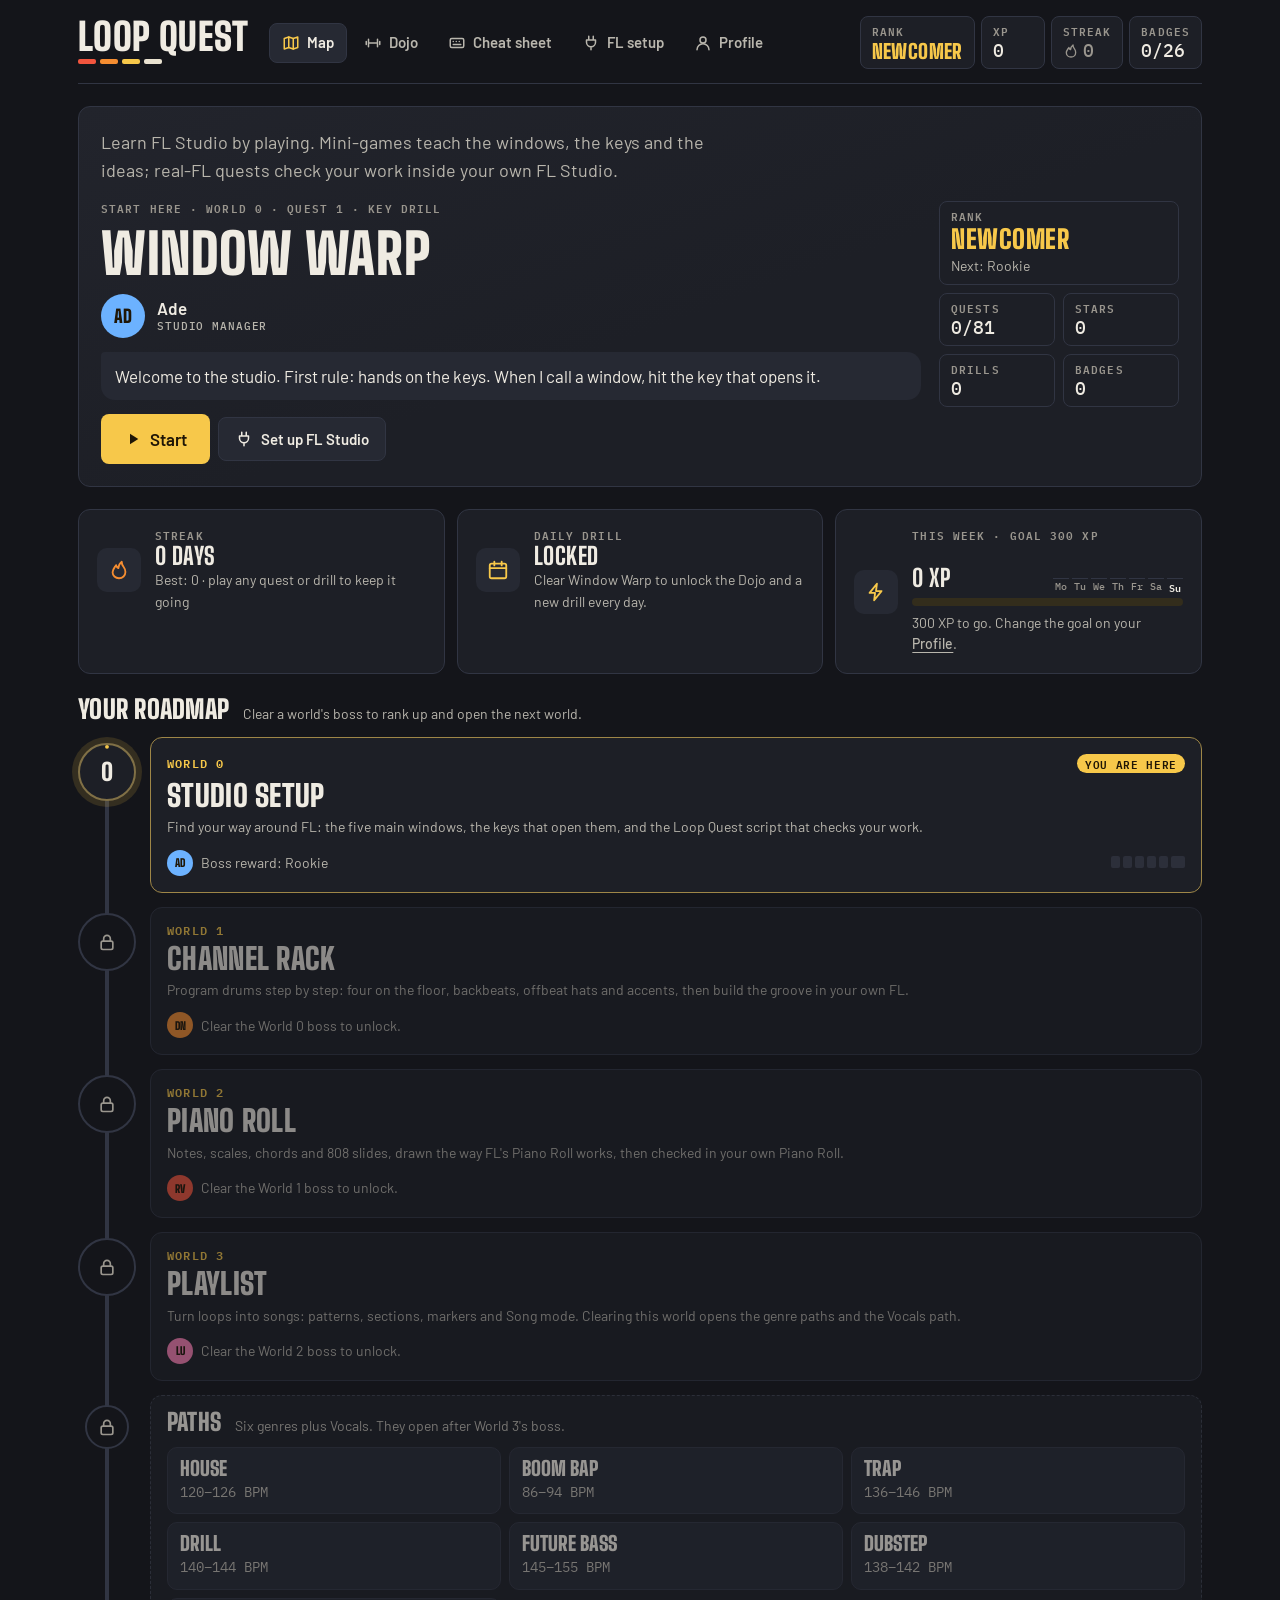
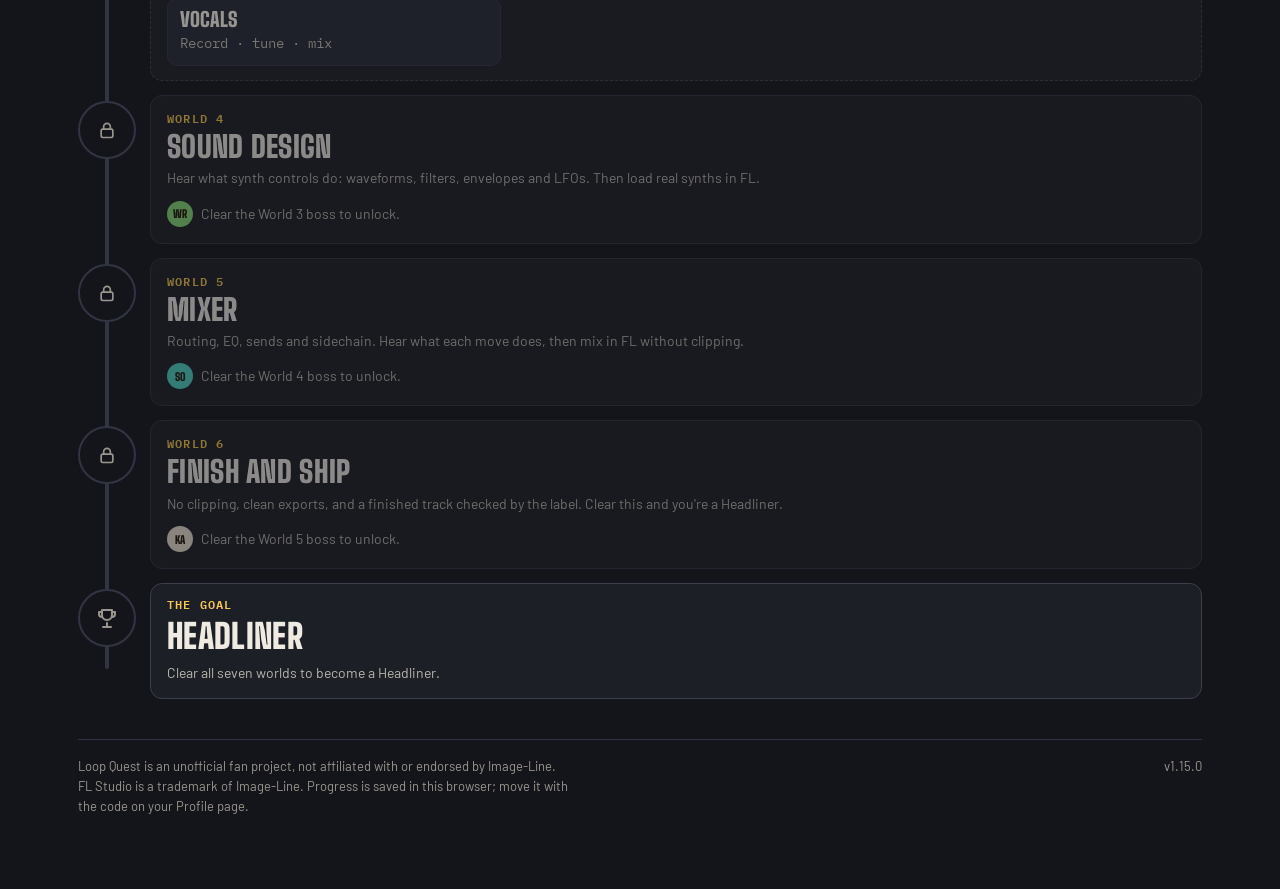
==== commit a795b3ad: "Loop Quest v1.15.0: phone-friendly quests, Knock and Level the Verse Co-Authored-By: Claude Opus 5.5" ====
--- a/loop-quest/index.html
+++ b/loop-quest/index.html
@@ -19,7 +19,7 @@
 <link rel="apple-touch-icon" href="apple-touch-icon.png">
 <link rel="icon" href="data:image/svg+xml,%3Csvg%20xmlns%3D%22http%3A%2F%2Fwww.w3.org%2F2000%2Fsvg%22%20viewBox%3D%220%200%2032%2032%22%3E%3Crect%20width%3D%2232%22%20height%3D%2232%22%20rx%3D%227%22%20fill%3D%22%2314151a%22%2F%3E%3Crect%20x%3D%225%22%20y%3D%2212%22%20width%3D%224%22%20height%3D%228%22%20rx%3D%221%22%20fill%3D%22%23f2553e%22%2F%3E%3Crect%20x%3D%2211%22%20y%3D%229%22%20width%3D%224%22%20height%3D%2214%22%20rx%3D%221%22%20fill%3D%22%23f58d31%22%2F%3E%3Crect%20x%3D%2217%22%20y%3D%226%22%20width%3D%224%22%20height%3D%2220%22%20rx%3D%221%22%20fill%3D%22%23f7c84a%22%2F%3E%3Crect%20x%3D%2223%22%20y%3D%2211%22%20width%3D%224%22%20height%3D%2210%22%20rx%3D%221%22%20fill%3D%22%23e9e2d0%22%2F%3E%3C%2Fsvg%3E">
 <link rel="preconnect" href="https://fonts.googleapis.com"><link rel="preconnect" href="https://fonts.gstatic.com" crossorigin><link rel="stylesheet" href="https://fonts.googleapis.com/css2?family=Barlow:wght@400;500;600&family=Big+Shoulders+Display:wght@800;900&family=IBM+Plex+Mono:wght@400;500;600&display=swap">
-<style>:root{color-scheme:dark;--bg: #14151a;--surface: #1d1f26;--surface-2: #262933;--surface-3: #2d303b;--inset: #0e0f13;--key: #2c2f3a;--key-edge: #3b3f4c;--line: #313543;--ink: #efebe2;--ink-2: #b9b6ad;--ink-3: #9a968e;--g1: #f2553e;--g2: #f58d31;--g3: #f7c84a;--g4: #e9e2d0;--on-color: #1f1606;--ok: #6bd49c;--warn: #f7c84a;--bad: #ff8069;--c-blue: #6cb2ff;--c-orange: #f58d31;--c-red: #f2553e;--c-pink: #ff82b8;--c-yellow: #f7c84a;--c-violet: #b09bff;--c-green: #86d977;--c-teal: #4fd3c4;--c-bone: #e9e2d0;--font-display: "Big Shoulders Display", "Arial Narrow", "Roboto Condensed", sans-serif;--font-body: "Barlow", system-ui, -apple-system, "Segoe UI", Roboto, sans-serif;--font-mono: "IBM Plex Mono", ui-monospace, SFMono-Regular, Menlo, Consolas, monospace;--rh: 22px}*{box-sizing:border-box}html{-webkit-text-size-adjust:100%}body{margin:0;background:var(--bg);color:var(--ink);font:400 16px/1.55 var(--font-body);-webkit-font-smoothing:antialiased}p{margin:0}h1,h2,h3{margin:0;text-wrap:balance}h2{font:900 26px/1 var(--font-display);text-transform:uppercase;letter-spacing:.01em}button{font:inherit;color:inherit}ul,ol{margin:0}svg{display:block}kbd{font:600 12px/1.4 var(--font-mono);color:var(--ink);background:var(--key);border:1px solid var(--key-edge);border-bottom-width:3px;border-radius:5px;padding:0 6px;white-space:nowrap;display:inline-block}.plus{margin:0 3px;color:var(--ink-3);font:500 12px var(--font-mono)}:focus-visible{outline:2px solid var(--g3);outline-offset:2px}.ic{flex:none;display:inline-block;vertical-align:middle}a{color:var(--g3);text-underline-offset:3px}a:hover{color:#fad565}.eyebrow{font:600 11px/1.3 var(--font-mono);letter-spacing:.1em;text-transform:uppercase;color:var(--ink-3)}.note{font-size:14px;color:var(--ink-2)}.mono{font-family:var(--font-mono)}.lead{font-size:18px;color:var(--ink-2);max-width:64ch}.fine{font-size:12px;color:var(--ink-3)}.sr-only{position:absolute;width:1px;height:1px;padding:0;margin:-1px;overflow:hidden;clip:rect(0 0 0 0);white-space:nowrap;border:0}[hidden]{display:none!important}.app{max-width:1180px;margin:0 auto;padding:0 16px 56px}@media (min-width: 700px){.app{padding:0 28px 72px}}.top{display:grid;grid-template-columns:auto minmax(0,1fr) auto;align-items:center;gap:12px 20px;padding:16px 0 14px;border-bottom:1px solid var(--line);margin-bottom:22px}.top .brand{grid-column:1;grid-row:1}.top .nav{grid-column:2;grid-row:1}.top .status{grid-column:3;grid-row:1}.brand{display:grid;gap:6px;background:none;border:0;padding:0;cursor:pointer;text-align:left}.logo{font:900 38px/.85 var(--font-display);text-transform:uppercase;letter-spacing:.01em}.brandbar{display:flex;gap:4px}.brandbar i{width:18px;height:5px;border-radius:2px}.brandbar i:nth-child(1){background:var(--g1)}.brandbar i:nth-child(2){background:var(--g2)}.brandbar i:nth-child(3){background:var(--g3)}.brandbar i:nth-child(4){background:var(--g4)}.nav{display:flex;gap:4px;flex-wrap:wrap}.navbtn{display:inline-flex;align-items:center;gap:7px;background:none;border:1px solid transparent;border-radius:8px;padding:9px 12px;min-height:40px;color:var(--ink-2);font:600 15px/1 var(--font-body);cursor:pointer}.navbtn:hover{color:var(--ink);background:var(--surface)}.navbtn[aria-current=page]{color:var(--ink);background:var(--surface-2);border-color:var(--line)}.navbtn[aria-current=page] .ic{color:var(--g3)}.navbtn .short{display:none}.status{display:flex;gap:6px;justify-content:flex-end}.stat{display:grid;gap:3px;padding:7px 11px;min-width:64px;background:var(--surface);border:1px solid var(--line);border-radius:8px}.stat .val{font:500 18px/1.1 var(--font-mono);font-variant-numeric:tabular-nums;display:inline-flex;align-items:center;gap:4px}.stat .rank{font:900 20px/1 var(--font-display);text-transform:uppercase;letter-spacing:.02em;color:var(--g3)}.flame{color:var(--ink-3)}.flame.lit{color:var(--g2)}@media (max-width: 899px){.top{grid-template-columns:minmax(0,1fr) auto}.top .status{grid-column:2;grid-row:1}.top .nav{grid-column:1 / -1;grid-row:2}}@media (max-width: 559px){.logo{font-size:30px}.hide-sm{display:none}.status .stat{min-width:0;padding:6px 8px}.status .stat .rank{font-size:16px}.status .stat .val{font-size:15px}.nav{display:grid;grid-template-columns:repeat(5,minmax(0,1fr))}.navbtn{justify-content:center;padding:8px 2px;font-size:14px}.navbtn .ic,.navbtn .long{display:none}.navbtn .short{display:inline}}@media (max-width: 379px){.status .stat:first-child{display:none}}.view{display:grid;gap:22px;outline:none}.foot{display:flex;flex-wrap:wrap;justify-content:space-between;gap:10px 24px;margin-top:40px;padding-top:16px;border-top:1px solid var(--line);font-size:13px;color:var(--ink-3)}.foot p{max-width:70ch}.card{background:var(--surface);border:1px solid var(--line);border-radius:12px;padding:18px;display:grid;gap:14px;align-content:start}@media (max-width: 559px){.card{padding:14px}}.card h2{font-size:24px}.page-title{font:900 44px/.92 var(--font-display);text-transform:uppercase;letter-spacing:.01em}@media (max-width: 559px){.page-title{font-size:36px}}.section-head{display:flex;flex-wrap:wrap;align-items:baseline;gap:6px 14px;margin-bottom:12px}.controls{display:flex;flex-wrap:wrap;gap:8px;align-items:center}.btn{display:inline-flex;align-items:center;gap:8px;min-height:44px;padding:10px 16px;border-radius:8px;border:1px solid var(--line);background:var(--surface-2);color:var(--ink);font:600 15px/1.1 var(--font-body);cursor:pointer;text-align:left}.btn:hover:not(:disabled){border-color:var(--key-edge);background:var(--surface-3)}.btn:disabled,.btn[aria-disabled=true]{opacity:.45;cursor:not-allowed}.btn[aria-pressed=true]{border-color:var(--g3)}.btn.primary{background:var(--g3);border-color:transparent;color:var(--on-color)}.btn.primary:hover:not(:disabled){background:#fad565}.btn.primary kbd{background:#0000001a;border-color:#00000047;color:var(--on-color)}.btn.big{min-height:50px;padding:12px 22px;font-size:17px}.btn.danger{background:#3a1f1c;border-color:#6b2f28;color:#ffb3a7}.linkish,.linkbtn{background:none;border:0;padding:0;min-height:0;color:var(--ink-2);text-decoration:underline;text-underline-offset:3px;cursor:pointer;font-size:inherit;text-align:left;display:inline;font-weight:500}.linkish:hover,.linkbtn:hover{color:var(--ink);background:none}.linkbtn .ic{display:none}.chip{display:inline-flex;align-items:center;gap:6px;padding:4px 9px;border-radius:999px;background:var(--surface-2);border:1px solid var(--line);font:600 12px/1.2 var(--font-mono);color:var(--ink-2)}.chip.gold{background:var(--g3);color:var(--on-color);border-color:transparent}.chips{display:flex;flex-wrap:wrap;gap:6px}.note-chip{font-size:14px;color:var(--ink);min-width:38px;justify-content:center}.marker-chip{background:#3a2d12;color:var(--g3);border-color:#5a4518}.path{font:500 13px/1.4 var(--font-mono);background:var(--inset);padding:1px 6px;border-radius:4px;overflow-wrap:anywhere}.path.block{display:block;padding:8px 10px}.checklist{padding-left:20px;display:grid;gap:4px;color:var(--ink)}.checklist li::marker{color:var(--g3)}.toasts{position:fixed;right:16px;bottom:calc(16px + env(safe-area-inset-bottom,0px));z-index:20;display:grid;gap:8px;width:min(340px,calc(100vw - 32px));pointer-events:none}.toast{background:var(--surface-2);border:1px solid var(--line);border-radius:10px;padding:12px 14px;box-shadow:0 12px 32px #00000073;display:grid;gap:2px;animation:toast-in .22s ease-out}.toast.gold{border-color:var(--g3)}.toast strong{font-weight:600}.toast span{font-size:14px;color:var(--ink-2)}@keyframes toast-in{0%{opacity:0;transform:translateY(8px)}to{opacity:1;transform:none}}.hero{padding:22px;gap:16px;background:linear-gradient(160deg,#22242c,var(--surface) 55%)}.hero-intro{font-size:18px;color:var(--ink-2);max-width:64ch}.hero-grid{display:grid;gap:18px;grid-template-columns:minmax(0,1fr)}@media (min-width: 860px){.hero-grid{grid-template-columns:minmax(0,1fr) 240px}}.hero-main{display:grid;gap:14px;align-content:start}.hero-title{font:900 56px/.9 var(--font-display);text-transform:uppercase;letter-spacing:.01em}@media (max-width: 559px){.hero-title{font-size:42px}.hero{padding:16px}}.hero-side{display:grid;gap:8px;grid-template-columns:repeat(2,minmax(0,1fr));align-content:start}.hero-side .stat:first-child{grid-column:1 / -1}.hero-side .rank{font-size:26px}.today{display:grid;gap:12px;grid-template-columns:minmax(0,1fr)}@media (min-width: 700px){.today{grid-template-columns:repeat(2,minmax(0,1fr))}.today .week{grid-column:1 / -1}}@media (min-width: 1060px){.today{grid-template-columns:repeat(3,minmax(0,1fr))}.today .week{grid-column:auto}}.wk{display:grid;gap:6px;min-width:0}.wk-row{display:flex;align-items:flex-end;justify-content:space-between;gap:12px}.wk-chart{display:grid;grid-template-columns:repeat(7,16px);gap:3px}.wk-day{position:relative;display:grid;gap:3px;justify-items:center}.wk-col{height:30px;width:16px;display:flex;align-items:flex-end;justify-content:center;border-bottom:1px solid var(--line)}.wk-bar{width:10px;background:#6f7585;border-radius:4px 4px 0 0}.wk-day.is-today .wk-bar{background:var(--g3)}.wk-lbl{font:500 10px/1 var(--font-mono);color:var(--ink-3)}.wk-day.is-today .wk-lbl{color:var(--ink);font-weight:600}.wk-day.future .wk-col{border-bottom-style:dotted}.wk-day:hover:after{content:attr(data-tip);position:absolute;bottom:calc(100% + 6px);left:50%;transform:translate(-50%);white-space:nowrap;background:var(--surface-2);border:1px solid var(--line);border-radius:6px;padding:4px 8px;font:600 12px/1 var(--font-body);color:var(--ink);box-shadow:0 6px 18px #0006;z-index:5;pointer-events:none}.goal-meter{height:8px;border-radius:4px;background:color-mix(in srgb,var(--g3) 16%,var(--inset));overflow:hidden}.goal-meter i{display:block;height:100%;background:var(--g3);border-radius:4px}.card.mini{grid-template-columns:44px minmax(0,1fr);gap:14px;align-items:center}.card.mini.click{cursor:pointer;text-align:left;color:inherit;font:inherit}.card.mini.click:hover{border-color:var(--key-edge)}.mini-ic{width:44px;height:44px;border-radius:10px;background:var(--surface-2);display:grid;place-items:center;color:var(--g3)}.mini-ic.flame{color:var(--g2)}.mini-val{font:800 24px/1.1 var(--font-display);text-transform:uppercase;letter-spacing:.02em}.worlds,.genres,.dojo-grid,.qlist{list-style:none;padding:0;display:grid;gap:10px}.worlds{grid-template-columns:minmax(0,1fr)}@media (min-width: 640px){.worlds{grid-template-columns:repeat(2,minmax(0,1fr))}}@media (min-width: 1000px){.worlds{grid-template-columns:repeat(3,minmax(0,1fr))}}.genres{grid-template-columns:repeat(2,minmax(0,1fr))}@media (min-width: 900px){.genres{grid-template-columns:repeat(3,minmax(0,1fr))}}.worlds li,.genres li,.dojo-grid li,.qlist li{display:grid}.wcard,.gcard,.dcard{width:100%;text-align:left;display:grid;gap:8px;align-content:start;padding:16px;border-radius:12px;background:var(--surface);border:1px solid var(--line);cursor:pointer;color:inherit}.wcard:hover:not([aria-disabled=true]),.gcard:hover:not([aria-disabled=true]),.dcard:hover:not([aria-disabled=true]){border-color:var(--key-edge);background:#21232b}.wcard[aria-disabled=true],.gcard[aria-disabled=true],.dcard[aria-disabled=true]{opacity:.55;cursor:not-allowed}.wcard.done,.gcard.done{border-color:#2f4a3b}.wtop{display:flex;justify-content:space-between;align-items:center;gap:8px}.wnum{font:600 12px/1 var(--font-mono);letter-spacing:.1em;text-transform:uppercase;color:var(--g3)}.wlock{display:inline-flex;gap:4px;align-items:center;font:500 12px var(--font-mono);color:var(--ink-3)}.wname{font:900 30px/.95 var(--font-display);text-transform:uppercase;letter-spacing:.01em}.gname{font:900 24px/1 var(--font-display);text-transform:uppercase}.wblurb{font-size:14px;color:var(--ink-2);line-height:1.45}.wfoot{display:flex;align-items:center;gap:8px;margin-top:4px;flex-wrap:wrap}.wdone{display:inline-flex;align-items:center;gap:4px;margin-left:auto;font:600 12px var(--font-mono);color:var(--ok)}.wleds{display:flex;gap:3px}.wleds i{width:9px;height:14px;border-radius:2px;background:var(--key);box-shadow:inset 0 -2px #00000059}.wleds i.boss{width:14px}.wleds i.s1{background:#8c7432}.wleds i.s2{background:#c9a23e}.wleds i.s3,.wleds i.honor{background:var(--g3)}.wleds i.honor{background:repeating-linear-gradient(135deg,var(--g3) 0 3px,#8c7432 3px 6px)}@media (max-width: 559px){.genres{grid-template-columns:minmax(0,1fr)}.wname{font-size:26px}}.road{list-style:none;padding:0;margin:0;position:relative;display:grid;gap:14px}.road:before{content:"";position:absolute;left:27px;top:30px;bottom:30px;width:4px;border-radius:2px;background:linear-gradient(to bottom,var(--g3) 0 var(--prog),var(--line) var(--prog) 100%)}.stop{position:relative;display:grid;grid-template-columns:58px minmax(0,1fr);gap:14px;align-items:start}.stop-node{position:relative;z-index:1;width:58px;height:58px;margin-top:6px;border-radius:50%;display:grid;place-items:center;background:var(--surface);border:2px solid var(--line);color:var(--ink);font:900 24px/1 var(--font-display)}.stop-node>span{position:relative;display:grid;place-items:center}.stop-node.small{width:44px;height:44px;margin:10px 7px 0}.stop-node .ring{position:absolute;inset:-2px;width:calc(100% + 4px);height:calc(100% + 4px)}.ring-track{fill:none;stroke:transparent;stroke-width:4}.ring-fill{fill:none;stroke:var(--g3);stroke-width:4;stroke-linecap:round}.stop.done .stop-node{background:var(--g3);border-color:transparent;color:var(--on-color)}.stop.current .stop-node{border-color:color-mix(in srgb,var(--g3) 40%,var(--line));box-shadow:0 0 0 6px #f7c84a24;animation:here-pulse 2.4s ease-in-out infinite}@keyframes here-pulse{50%{box-shadow:0 0 0 10px #f7c84a0f}}.stop.locked .stop-node{color:var(--ink-3);background:var(--bg)}.stop.current .stop-card{border-color:color-mix(in srgb,var(--g3) 55%,var(--line))}.stop-tag{font:600 11px/1 var(--font-mono);letter-spacing:.06em;text-transform:uppercase;color:var(--ink-3);display:inline-flex;gap:4px;align-items:center}.stop-tag.done{color:var(--ok)}.stop-tag.here{color:var(--on-color);background:var(--g3);padding:4px 8px;border-radius:999px}.stop-tag.fresh{color:var(--g3);border:1px solid color-mix(in srgb,var(--g3) 60%,transparent);padding:3px 8px;border-radius:999px}.stop .wfoot .wleds{margin-left:auto}.branch-card,.goal-card{background:var(--surface);border:1px dashed var(--key-edge);border-radius:12px;padding:14px 16px;display:grid;gap:10px}.branch.locked .branch-card{opacity:.6}.branch-card .section-head{margin:0}.branch-card h2{font-size:24px}.branch-grid{list-style:none;padding:0;margin:0;display:grid;gap:8px;grid-template-columns:repeat(2,minmax(0,1fr))}@media (min-width: 800px){.branch-grid{grid-template-columns:repeat(3,minmax(0,1fr))}}.branch-grid li{display:grid}.gchip{width:100%;text-align:left;display:grid;gap:4px;padding:10px 12px;border-radius:10px;background:var(--surface-2);border:1px solid var(--line);cursor:pointer;color:inherit}.gchip:hover:not([aria-disabled=true]){border-color:var(--key-edge)}.gchip[aria-disabled=true]{cursor:not-allowed}.gchip.done{border-color:#2f4a3b}.gchip .gname{font-size:20px}.goal-card{border-style:solid}.goal-card .wname{font-size:34px}.stop.goal.done .goal-card{border-color:var(--g3)}@media (max-width: 559px){.road:before{left:21px}.stop{grid-template-columns:46px minmax(0,1fr);gap:10px}.stop-node{width:46px;height:46px;font-size:20px}.stop-node.small{width:36px;height:36px;margin:8px 5px 0}}.crumbs{display:flex;justify-content:space-between;align-items:center;gap:12px}.crumb{display:inline-flex;align-items:center;gap:6px;background:none;border:0;padding:6px 0;color:var(--ink-2);font:600 15px var(--font-body);cursor:pointer}.crumb:hover{color:var(--ink)}.worldhead{gap:12px}.worldmeta{display:flex;flex-wrap:wrap;gap:10px 18px;align-items:center}.qrow{width:100%;display:grid;grid-template-columns:52px minmax(0,1fr) auto;gap:12px;align-items:center;padding:12px 14px;border-radius:10px;background:var(--surface);border:1px solid var(--line);text-align:left;cursor:pointer;color:inherit}.qrow:hover:not([aria-disabled=true]){border-color:var(--key-edge);background:#21232b}.qrow[aria-disabled=true]{opacity:.5;cursor:not-allowed}.qrow.boss{border-color:#5a4518;background:linear-gradient(90deg,#2a2415,var(--surface) 60%)}.qnum{font:600 14px/1 var(--font-mono);color:var(--ink-3)}.qrow.boss .qnum{color:var(--g2);font-weight:700;text-transform:uppercase;font-size:12px;letter-spacing:.08em}.qmain{display:grid;gap:4px;min-width:0}.qtitle{font:800 22px/1 var(--font-display);text-transform:uppercase;letter-spacing:.01em}.qkind{display:flex;align-items:center;gap:6px;font:500 12px/1.3 var(--font-mono);color:var(--ink-3);flex-wrap:wrap}.qstat{display:inline-flex;align-items:center;gap:5px;font:600 12px var(--font-mono);color:var(--ink-3);white-space:nowrap}.qstat.ok{color:var(--ok)}.qstat.honor{color:var(--g3)}.qstat.new{color:var(--ink-2)}.qrow.realfl .qstat.new{color:var(--g2)}.lockmsg{display:flex;gap:8px;align-items:center;color:var(--ink-2)}@media (max-width: 559px){.qrow{grid-template-columns:38px minmax(0,1fr)}.qstat{grid-column:2}.qtitle{font-size:19px}}.deck{display:grid;gap:16px;grid-template-columns:minmax(0,1fr);align-items:start}@media (min-width: 960px){.deck{grid-template-columns:minmax(0,310px) minmax(0,1fr)}.deck .brief{position:sticky;top:16px}}.stage{gap:16px}.engine{display:grid;gap:16px;min-width:0}.quest-result:empty{display:none}.client{display:flex;gap:12px;align-items:center}.avatar{width:44px;height:44px;border-radius:50%;background:var(--av, var(--g2));color:var(--on-color);display:inline-grid;place-items:center;font:900 19px/1 var(--font-display);flex:none}.client-name{font-weight:600;font-size:17px;line-height:1.2}.client-role{font:500 11px/1.3 var(--font-mono);color:var(--ink-2);text-transform:uppercase;letter-spacing:.08em}.bubble{background:var(--surface-2);border-radius:4px 14px 14px;padding:12px 14px;font-size:17px;line-height:1.45}.lesson{margin-top:4px}.tip{border-top:1px solid var(--line);padding-top:12px;display:grid;gap:4px;color:var(--ink-2);font-size:15px}.stage-head{display:flex;flex-wrap:wrap;justify-content:space-between;align-items:flex-start;gap:12px 16px}.stage-title{font:900 34px/.95 var(--font-display);text-transform:uppercase;letter-spacing:.01em;margin-top:4px}@media (max-width: 559px){.stage-title{font-size:28px}}.lcds{display:flex;gap:8px;flex-wrap:wrap}.lcd{background:var(--inset);border:1px solid #000;border-radius:6px;padding:6px 10px;min-width:62px;display:grid;gap:2px}.lcd b{font:500 20px/1.1 var(--font-mono);color:var(--g3);font-variant-numeric:tabular-nums}.pillrow{display:flex;flex-wrap:wrap;align-items:center;gap:8px 12px}.pill{display:inline-flex;align-items:center;gap:8px;font:600 12px/1 var(--font-mono);letter-spacing:.08em;text-transform:uppercase;padding:7px 11px;border-radius:999px;background:var(--surface-2);color:var(--ink-2)}.pill:before{content:"";width:8px;height:8px;border-radius:50%;background:currentColor}.pill[data-mode=target]{color:var(--g2)}.pill[data-mode=you]{color:var(--g3)}.pill[data-mode=listen]{color:var(--g4)}.pill[data-mode=racing]{color:var(--ink)}.pill[data-mode=cleared]{color:var(--ok)}.result{display:grid;gap:10px;padding:16px;border-radius:10px;background:var(--surface-2);border:1px solid color-mix(in srgb,var(--ok) 45%,var(--line))}.result[data-tone=warn]{border-color:color-mix(in srgb,var(--warn) 45%,var(--line))}.result[data-tone=bad]{border-color:color-mix(in srgb,var(--bad) 45%,var(--line))}.result-top{display:flex;flex-wrap:wrap;align-items:center;justify-content:space-between;gap:10px}.result h2{font:900 30px/1 var(--font-display);text-transform:uppercase;letter-spacing:.01em}.stars{display:inline-flex;gap:3px}.star-on{color:var(--g3)}.star-off{color:var(--ink-3)}.feedback{min-height:1.4em;font-size:15px}.feedback[data-tone=bad]{color:var(--bad)}.feedback[data-tone=warn]{color:var(--warn)}.feedback[data-tone=ok]{color:var(--ok)}.feedback-box{border-radius:10px;padding:12px 14px;background:var(--surface-2);border:1px solid var(--line);display:grid;gap:6px;font-size:15px}.feedback-box ul{padding-left:18px;display:grid;gap:4px}.feedback-box[data-tone=bad]{border-color:#6b2f28;background:#2a1c1c}.feedback-box[data-tone=ok]{border-color:#2f5a44;background:#1a2921}.seg-wrap{display:grid;gap:6px}.seg{display:inline-flex;flex-wrap:wrap;gap:4px;background:var(--inset);padding:4px;border-radius:10px}.seg-btn{border:0;background:transparent;color:var(--ink-2);padding:8px 12px;min-height:38px;border-radius:7px;font:600 14px/1.1 var(--font-body);cursor:pointer;display:inline-flex;align-items:center;gap:6px}.seg-btn:hover:not(:disabled){color:var(--ink);background:var(--key)}.seg-btn[aria-checked=true]{background:var(--g3);color:var(--on-color)}.seg-btn[aria-checked=true] kbd{background:#0000001a;border-color:#00000040;color:var(--on-color)}.seg-btn:disabled{cursor:default}.prompt{background:var(--inset);border-radius:10px;padding:16px;display:grid;gap:8px}.prompt-text{font:800 28px/1.1 var(--font-display);text-transform:uppercase;letter-spacing:.01em}.prompt.idle .prompt-text{font:500 18px/1.45 var(--font-body);text-transform:none;letter-spacing:0}.prompt-key{min-height:26px}.prompt-key kbd{font-size:16px;padding:2px 10px}.shake{animation:shake .3s}@keyframes shake{0%,to{transform:none}25%{transform:translate(-6px)}75%{transform:translate(6px)}}.keypad{display:flex;flex-wrap:wrap;gap:8px}.padkey{background:var(--surface-2);border:1px solid var(--line);border-radius:8px;padding:10px 12px;min-height:48px;min-width:64px;cursor:pointer;display:inline-flex;align-items:center;justify-content:center}.padkey:hover:not(:disabled){border-color:var(--g3)}.padkey:disabled{opacity:.5;cursor:default}.flash,.warp{display:flex;align-items:center;gap:12px}.warp .winart{width:120px}.warp span{font-weight:600}.warp.text{color:var(--ok);gap:8px;flex-wrap:wrap}.spot{display:grid;place-items:center;background:var(--inset);border-radius:10px;padding:14px}.spot .winart{width:min(420px,100%)}.choices{display:grid;gap:8px;grid-template-columns:repeat(2,minmax(0,1fr))}@media (min-width: 700px){.choices{grid-template-columns:repeat(auto-fit,minmax(140px,1fr))}}.choices.many{grid-template-columns:minmax(0,1fr)}@media (min-width: 700px){.choices.many{grid-template-columns:repeat(auto-fit,minmax(170px,1fr))}}.choice{min-height:48px;padding:10px 14px;border-radius:8px;border:1px solid var(--line);background:var(--surface-2);color:var(--ink);font:600 15px/1.25 var(--font-body);cursor:pointer;text-align:left}.choice:hover:not(:disabled){border-color:var(--g3)}.choice:disabled{cursor:default}.choice.right{border-color:var(--ok);background:#1a2921;color:var(--ok)}.choice.wrong{border-color:var(--bad);background:#2a1c1c;color:var(--bad)}.players .btn{min-width:110px}.winart{width:100%;height:auto}.wa-bg{fill:#1a1c22;stroke:var(--line)}.wa-key{fill:var(--key)}.wa-g1{fill:var(--g1)}.wa-g2{fill:var(--g2)}.wa-g3{fill:var(--g3)}.wa-g4{fill:var(--g4)}.wa-white{fill:#d9d4c9}.wa-black{fill:#0b0c0f}.wa-lane{fill:#23262e}.wa-lane-d{fill:#1c1e25}.wa-tick{fill:var(--ink-3)}.wa-clipline{fill:#0000004d}.wa-meter{fill:var(--ok)}.wa-fader{fill:var(--ink-2)}.wa-folder{fill:var(--g3)}.wa-file{fill:var(--ink-3)}.wa-line{fill:var(--key-edge)}.rack{background:var(--inset);border-radius:10px;padding:16px 14px 14px;display:grid;gap:14px}.row{display:grid;grid-template-columns:66px minmax(0,1fr);gap:12px;align-items:center}.rhead{display:grid;gap:2px}.rlabel{font:600 13px/1.2 var(--font-mono);letter-spacing:.06em;text-transform:uppercase}.rlabel small{display:block;font-size:10px;color:var(--ink-3);text-transform:none;letter-spacing:0}.rstat{font:500 11px/1.2 var(--font-mono);color:var(--ink-3);min-height:13px;display:flex;align-items:center;gap:3px}.rstat.ok{color:var(--ok)}.keys{display:grid;grid-template-columns:repeat(4,minmax(0,1fr));gap:12px 10px}.grp{display:grid;grid-template-columns:repeat(4,minmax(0,1fr));gap:4px}.rack-32 .grp{grid-template-columns:repeat(8,minmax(0,1fr));gap:3px}.rack-32 .keys{gap:10px 8px}.grp:nth-child(1){--gc: var(--g1)}.grp:nth-child(2){--gc: var(--g2)}.grp:nth-child(3){--gc: var(--g3)}.grp:nth-child(4){--gc: var(--g4)}.key{position:relative;display:flex;align-items:flex-end;justify-content:center;aspect-ratio:4 / 5;padding:0 0 4px;border:0;border-radius:5px;background:var(--key);color:var(--ink-3);font:500 10px/1 var(--font-mono);box-shadow:inset 0 3px color-mix(in srgb,var(--gc) 60%,transparent),inset 0 -2px #00000059;transition:transform 80ms ease,background-color 80ms ease}.rack-32 .key{aspect-ratio:3 / 5;font-size:9px;border-radius:4px}button.key{cursor:pointer}button.key:hover:not(:disabled){background:var(--key-edge)}button.key:active:not(:disabled){transform:translateY(1px)}button.key:disabled{cursor:default}.key[aria-pressed=true],.key[data-on=true]{background:var(--gc);color:var(--on-color);box-shadow:inset 0 -3px #00000040}.key.soft[aria-pressed=true]{background:color-mix(in srgb,var(--gc) 45%,var(--key));color:var(--ink)}button.key[aria-pressed=true]:hover:not(:disabled){background:var(--gc);filter:brightness(1.08)}.row.locked .key[aria-pressed=true]{opacity:.7}.key.hint:not([aria-pressed=true]){box-shadow:inset 0 0 0 2px var(--gc);color:var(--ink)}.key.hint-soft:not([aria-pressed=true]){box-shadow:inset 0 0 0 2px color-mix(in srgb,var(--gc) 50%,transparent)}.key.ph:after{content:"";position:absolute;left:22%;right:22%;top:-8px;height:3px;border-radius:2px;background:var(--ink)}@media (max-width: 559px){.rack{padding:14px 10px 10px}.row{grid-template-columns:minmax(0,1fr);gap:8px}.rhead{display:flex;gap:10px;align-items:baseline}.rlabel small{display:inline;margin-left:4px}.keys{grid-template-columns:repeat(2,minmax(0,1fr));row-gap:14px}.rack-32 .keys{grid-template-columns:minmax(0,1fr);row-gap:10px}}.pr-tools{display:flex;flex-wrap:wrap;gap:10px 16px;align-items:center}.pr-len{display:flex;align-items:center;gap:8px;flex-wrap:wrap}.slide-btn[aria-pressed=true]{background:var(--g2);color:var(--on-color);border-color:transparent}.slide-btn[aria-pressed=true] kbd{background:#0000001f;color:var(--on-color);border-color:#00000040}.pr-bars{display:grid;grid-template-columns:repeat(var(--bars),minmax(0,1fr));gap:0;margin-left:50px}.pr-bars span{font-size:13px;color:var(--ink);padding:0 6px;border-left:2px solid var(--line);line-height:1.3}.pr-bars b{display:block;font:600 10px var(--font-mono);color:var(--ink-3);text-transform:uppercase;letter-spacing:.08em}.pr{display:grid;grid-template-columns:50px minmax(0,1fr);border-radius:10px;overflow:hidden;background:var(--inset);border:1px solid #000}.pr-keys{display:grid;grid-auto-rows:var(--rh)}.pr-key{background:#d9d4c9;color:#3d3a33;border-bottom:1px solid #b9b4a8;font:600 10px/1 var(--font-mono);display:flex;align-items:center;justify-content:flex-end;padding-right:5px}.pr-key.black{background:#15161b;color:#8a877f;border-bottom-color:#000}.pr-key.off{opacity:.55}.pr-roll{position:relative;display:grid;grid-auto-rows:var(--rh);cursor:crosshair;touch-action:pan-y;user-select:none;-webkit-user-select:none}.pr-roll.deleting{cursor:not-allowed}.pr-lane{background:#262933;border-bottom:1px solid #1b1d23}.pr-lane.black{background:#1f2129}.pr-lane.off{background:repeating-linear-gradient(135deg,#17181d 0 5px,#1b1c22 5px 10px)}.pr-lines{position:absolute;inset:0;pointer-events:none}.pr-lines i{position:absolute;top:0;bottom:0;width:1px;background:#ffffff0d}.pr-lines i.beat{background:#ffffff1f}.pr-lines i.bar{background:#ffffff47;width:2px}.pr-notes{position:absolute;inset:0;pointer-events:none}.pr-note{position:absolute;height:var(--rh);padding:1px;pointer-events:none}.pr-note span{display:flex;align-items:center;height:100%;border-radius:4px;background:var(--g3);color:var(--on-color);font:600 9px/1 var(--font-mono);padding-left:4px;overflow:hidden;white-space:nowrap;box-shadow:inset 0 -2px #00000040}.pr-note.slide span{background:var(--g2)}.pr-note.slide span:before{content:"";width:0;height:0;border-left:4px solid transparent;border-right:4px solid transparent;border-bottom:7px solid var(--on-color);margin-right:3px;flex:none}.pr-note.bad span{background:var(--bad)}.pr-note.ghost{border:2px dashed rgba(247,200,74,.55);border-radius:5px}.pr-note.ghost.slide{border-color:#f58d31b3}.pr-ph{position:absolute;top:0;bottom:0;width:2px;background:var(--ink);pointer-events:none}.pr-cursor{position:absolute;height:var(--rh);box-shadow:inset 0 0 0 2px var(--g3);background:#f7c84a1f;border-radius:3px;pointer-events:none;z-index:2}.pr-roll:focus-visible{outline:2px solid var(--g3);outline-offset:2px}@media (max-width: 559px){:root{--rh: 20px}.pr{grid-template-columns:40px minmax(0,1fr)}.pr-bars{margin-left:40px}.pr-key{font-size:9px;padding-right:3px}.pr-note span{font-size:0;padding:0}}.palette{display:flex;flex-wrap:wrap;gap:8px}.sec-btn,.slot{--sc: var(--g4);border-radius:8px;border:1px solid var(--line);background:var(--surface-2);color:var(--ink);cursor:pointer;display:grid;gap:6px;padding:10px 12px;text-align:left;font:inherit}.sec-btn{min-width:96px;box-shadow:inset 4px 0 0 var(--sc)}.sec-btn:hover:not(:disabled){border-color:var(--sc)}.sec-btn:disabled{opacity:.45;cursor:default}[data-sec=Intro],[data-sec=Outro]{--sc: var(--g4)}[data-sec=Build]{--sc: var(--g2)}[data-sec=Drop],[data-sec=Hook]{--sc: var(--g1)}[data-sec=Break],[data-sec=Bridge]{--sc: var(--c-teal)}[data-sec=Verse]{--sc: var(--g3)}.sec-name{font:800 18px/1 var(--font-display);text-transform:uppercase;letter-spacing:.02em}.energy{display:flex;gap:2px;align-items:flex-end;height:14px}.energy i{width:5px;background:var(--key-edge);border-radius:1px}.energy i:nth-child(1){height:4px}.energy i:nth-child(2){height:6px}.energy i:nth-child(3){height:9px}.energy i:nth-child(4){height:11px}.energy i:nth-child(5){height:14px}.energy i.on{background:var(--sc)}.timeline{display:grid;grid-template-columns:repeat(auto-fill,minmax(88px,1fr));gap:6px;background:var(--inset);border-radius:10px;padding:10px}.slot{background:color-mix(in srgb,var(--sc) 22%,var(--surface-2));border-color:color-mix(in srgb,var(--sc) 50%,var(--line));min-height:76px;align-content:space-between}.slot.empty{background:transparent;border:1px dashed var(--key-edge);cursor:default}.slot-num{font:600 11px var(--font-mono);color:var(--ink-3)}.slot.right{outline:2px solid var(--ok)}.slot.wrong{outline:2px solid var(--bad)}.slot.playing{box-shadow:0 0 0 3px var(--ink) inset}.slot:disabled{cursor:default}.synth{background:linear-gradient(180deg,#23252d,#1b1d23);border:1px solid var(--line);border-radius:12px;padding:14px;display:grid;gap:14px}.synth-head{display:flex;justify-content:space-between;align-items:center}.led-row{display:flex;gap:4px}.led-row i{width:8px;height:8px;border-radius:50%;background:var(--ok);box-shadow:0 0 6px var(--ok)}.led-row i:nth-child(2){background:var(--g3);box-shadow:0 0 6px var(--g3)}.led-row i:nth-child(3){background:var(--g1);box-shadow:0 0 6px var(--g1)}.pumpviz{margin:0;display:grid;gap:6px}.pumpviz svg{width:100%;max-width:420px;background:var(--inset);border-radius:8px}.pv-grid{stroke:var(--line);stroke-width:1;fill:none}.pv-line{stroke:var(--g3);stroke-width:2.5;fill:none;stroke-linejoin:round}.routing{display:grid;gap:14px;grid-template-columns:minmax(0,1fr)}@media (min-width: 1000px){.routing{grid-template-columns:220px minmax(0,1fr)}}.rt-rack,.rt-mixer{display:grid;gap:8px;align-content:start}.rt-ch{display:flex;justify-content:space-between;align-items:center;gap:10px;background:var(--surface-2);border:1px solid var(--line);border-radius:8px;padding:6px 8px 6px 12px;margin-bottom:6px}.rt-name{font:600 14px var(--font-mono);text-transform:uppercase;letter-spacing:.05em}.stepper{display:flex;align-items:center;gap:4px}.step-btn{width:34px;height:34px;border-radius:6px;border:1px solid var(--line);background:var(--key);cursor:pointer;font:600 18px/1 var(--font-mono)}.step-btn:hover:not(:disabled){border-color:var(--g3)}.trackbox{min-width:34px;text-align:center;font:600 16px var(--font-mono);color:var(--g3);background:var(--inset);border-radius:5px;padding:6px 4px}.strips{display:grid;grid-template-columns:repeat(auto-fill,minmax(104px,1fr));gap:6px;background:var(--inset);padding:8px;border-radius:10px}.strip{display:grid;gap:6px;align-content:start;background:var(--surface-2);border:1px solid var(--line);border-radius:8px;padding:8px;min-height:150px}.strip.master{border-color:#5a4518}.strip.rev{border-color:#2c5c57}.strip.soloed{box-shadow:0 0 0 2px var(--g3) inset}.strip-name{font:600 12px var(--font-mono);text-transform:uppercase;letter-spacing:.06em;color:var(--ink-2)}.meter{height:6px;background:var(--key);border-radius:3px;overflow:hidden}.meter i{display:block;height:100%;width:0;background:var(--ok)}.meter.hit i{animation:meter .32s ease-out}@keyframes meter{0%{width:100%}to{width:0}}.feeds{display:flex;flex-wrap:wrap;gap:4px;min-height:26px;align-content:start}.tog{display:flex;align-items:center;gap:6px;font-size:12px;color:var(--ink-2);cursor:pointer}.tog input{width:16px;height:16px;accent-color:var(--g3)}.solo{border:1px solid var(--line);background:var(--key);border-radius:5px;font:600 11px var(--font-mono);padding:5px;cursor:pointer;text-transform:uppercase;letter-spacing:.06em}.solo[aria-pressed=true]{background:var(--g3);color:var(--on-color)}.mm{background:linear-gradient(180deg,#2a2d35,#1f2128);border:1px solid var(--line);border-radius:12px;padding:12px;display:grid;gap:12px}.mm-head{display:flex;flex-wrap:wrap;gap:10px;align-items:center;justify-content:space-between}.mm-ab{display:inline-flex;gap:4px;align-items:center;background:var(--inset);padding:4px 8px 4px 4px;border-radius:10px}.mm-ab-btn{border:0;background:transparent;color:var(--ink-2);padding:8px 14px;min-height:40px;border-radius:7px;font:600 15px/1 var(--font-body);cursor:pointer}.mm-ab-btn:hover{color:var(--ink);background:var(--key)}.mm-ab-btn[data-ab=target][aria-pressed=true]{background:var(--g3);color:var(--on-color)}.mm-ab-btn[data-ab=yours][aria-pressed=true]{background:var(--ok);color:#0d1a12}.mm-ab kbd{margin-left:4px}.mm-hear{font:500 12px/1.2 var(--font-mono);letter-spacing:.06em;text-transform:uppercase;color:var(--ink-3)}.mm-hear b{color:var(--g3);font-weight:600}.mm[data-hear=yours] .mm-hear b{color:var(--ok)}.mm-strips{display:flex;gap:6px;overflow-x:auto;padding:8px;background:var(--inset);border-radius:10px}.mm-strip{flex:1 1 0;min-width:70px;max-width:112px;display:grid;justify-items:center;align-content:start;gap:6px;padding:8px 4px;border-radius:8px;background:linear-gradient(180deg,#31343d,#262930);border:1px solid #3a3e48;cursor:default}.mm-strip.sel{border-color:#7d8494;background:linear-gradient(180deg,#3a3e49,#2d3038)}.mm-top{display:flex;gap:6px;align-items:center}.mm-led{width:22px;height:22px;border-radius:50%;border:1px solid #000;background:#1c3325;cursor:pointer;padding:0}.mm-led.on{background:radial-gradient(circle at 40% 35%,#b6f5c9,#45c46f 60%);box-shadow:0 0 8px #50d27899}.mm-solo{min-width:26px;height:24px;border-radius:5px;border:1px solid var(--line);background:var(--key);font:600 11px/1 var(--font-mono);cursor:pointer;color:var(--ink-2);padding:0 6px}.mm-solo[aria-pressed=true]{background:var(--g3);color:var(--on-color);border-color:transparent}.mm-knob{width:46px;height:46px;border-radius:50%;touch-action:none;cursor:ns-resize;display:block}.mm-knob svg{width:100%;height:100%;display:block;pointer-events:none}.kn-track{fill:none;stroke:#16181d;stroke-width:4;stroke-linecap:round}.kn-val{fill:none;stroke:var(--g3);stroke-width:4;stroke-linecap:round}.kn-body{fill:#4a4f5b;stroke:#1a1c22;stroke-width:1.5}.kn-ptr{stroke:#f2f3f5;stroke-width:2.5;stroke-linecap:round}.mm-knob.locked{cursor:not-allowed;opacity:.45}.mm-val{font:500 12px/1 var(--font-mono);color:var(--ink-2);font-variant-numeric:tabular-nums;min-height:12px}.mm-fader-row{display:flex;gap:3px;align-items:stretch}.mm-fader{position:relative;width:50px;height:156px;touch-action:none;cursor:ns-resize;border-radius:6px}.mm-fader:before{content:"";position:absolute;left:64%;top:10px;bottom:10px;width:4px;transform:translate(-50%);background:#0e0f13;border-radius:2px;box-shadow:inset 0 0 0 1px #000}.mm-ticks{position:absolute;inset:10px 0;pointer-events:none}.mm-tick{position:absolute;left:0;width:100%;height:0;border-top:1px solid rgba(255,255,255,.12)}.mm-tick b{position:absolute;left:0;top:-6px;font:500 9px/1 var(--font-mono);color:var(--ink-3)}.mm-cap{position:absolute;left:64%;top:10px;width:26px;height:16px;transform:translate(-50%,-50%);border-radius:4px;background:linear-gradient(180deg,#e6e8ee,#a4a9b5);box-shadow:0 2px 4px #0000008c;transition:top 70ms ease-out}.mm-cap:after{content:"";position:absolute;left:3px;right:3px;top:7px;height:2px;background:#3b3f49}.mm-fader.locked{cursor:not-allowed}.mm-fader.locked .mm-cap{background:linear-gradient(180deg,#8d919b,#6b6f79)}.mm-meter{width:6px;position:relative;margin:10px 0;background:#0e0f13;border-radius:3px;overflow:hidden}.mm-meter i{position:absolute;inset:0;background:linear-gradient(to top,#3fcf6c 0,#3fcf6c 74%,var(--g3) 78%,var(--g3) 92%,var(--bad) 96%);clip-path:inset(100% 0 0 0)}.mm[data-hear=target] .mm-meter i{opacity:.15}.mm-name{font:600 11px/1.2 var(--font-mono);text-transform:uppercase;letter-spacing:.06em;color:var(--ink);display:inline-flex;gap:3px;align-items:center}.mm-strip.off .mm-name,.mm-strip.off .mm-val{color:var(--ink-3)}.mm-knob:focus-visible,.mm-fader:focus-visible{outline:2px solid var(--g3);outline-offset:2px}.mm-note{margin:0}.eq{background:linear-gradient(180deg,#2a2d35,#1f2128);border:1px solid var(--line);border-radius:12px;padding:12px;display:grid;gap:12px}.eq-task{display:grid;gap:4px}.eq-task p{color:var(--ink-2);font-size:15px;max-width:72ch}.eq-graph{position:relative;height:280px;background:#121318;border:1px solid #000;border-radius:8px;overflow:hidden;user-select:none;-webkit-user-select:none}@media (max-width: 559px){.eq-graph{height:230px}}.eq-graph svg,.eq-spec{position:absolute;inset:0;width:100%;height:100%;display:block;pointer-events:none}.eq-minor{stroke:#ffffff0d;stroke-width:1;vector-effect:non-scaling-stroke}.eq-major{stroke:#ffffff1f;stroke-width:1;vector-effect:non-scaling-stroke}.eq-zero{stroke:#ffffff3d;stroke-width:1.5;vector-effect:non-scaling-stroke}.eq-curve{fill:none;stroke:var(--g3);stroke-width:2.5;stroke-linejoin:round;vector-effect:non-scaling-stroke}.eq-fill{fill:#f7c84a1f}.eq.bypassed .eq-curve{stroke:var(--ink-3);stroke-dasharray:6 5}.eq.bypassed .eq-fill{fill:none}.eq-fl{position:absolute;bottom:5px;transform:translate(-50%);font:500 10px/1 var(--font-mono);color:var(--ink-3);pointer-events:none}.eq-gl{position:absolute;left:6px;transform:translateY(-50%);font:500 10px/1 var(--font-mono);color:var(--ink-3);pointer-events:none}.eq-tok{position:absolute;width:30px;height:30px;margin:-15px 0 0 -15px;border-radius:50%;display:grid;place-items:center;font:700 13px/1 var(--font-mono);color:var(--on-color);background:var(--g3);border:2px solid #121318;box-shadow:0 1px 6px #0009;cursor:grab;touch-action:none;z-index:2}.eq-tok[data-type=highpass]{background:var(--c-blue)}.eq-tok[data-type=highshelf]{background:var(--c-pink)}.eq-tok.sel{box-shadow:0 0 0 3px #ffffffd9,0 1px 6px #0009;z-index:3}.eq-tok:after{content:"";position:absolute;inset:-9px;border-radius:50%}.eq-tok:active{cursor:grabbing}.eq-tok:focus-visible{outline:2px solid var(--g3);outline-offset:4px}.eq.solved .eq-tok{cursor:default}.eq-panel{display:flex;flex-wrap:wrap;gap:10px 16px;align-items:center}.eq-pick{display:inline-flex;flex-wrap:wrap;gap:4px;background:var(--inset);padding:4px;border-radius:10px}.eq-pick-btn{border:0;background:transparent;color:var(--ink-2);padding:8px 12px;min-height:40px;border-radius:7px;font:600 14px/1 var(--font-body);cursor:pointer}.eq-pick-btn:hover{color:var(--ink);background:var(--key)}.eq-pick-btn b{font-family:var(--font-mono);margin-right:4px}.eq-pick-btn[aria-pressed=true]{background:var(--key);color:var(--ink);box-shadow:inset 0 0 0 1px var(--key-edge)}.eq-read{display:flex;flex-wrap:wrap;gap:4px 16px;font-size:13px;color:var(--ink);flex:1 1 260px}.eq-read i{font-style:normal;color:var(--ink-3);margin-right:6px;text-transform:uppercase;font-size:10px;letter-spacing:.08em}.eq-tools{display:flex;gap:8px 14px;flex-wrap:wrap;align-items:center}.eq-tg{display:inline-flex;gap:4px;align-items:center}.eq-tg .eyebrow{margin-right:2px}.eq-tools .btn{min-height:40px;padding:8px 12px;font-size:14px}.eq-tg .btn[data-act=gdown],.eq-tg .btn[data-act=gup]{min-width:40px;justify-content:center;font-size:18px}.eq-note{margin:0}.cp{background:linear-gradient(180deg,#2a2d35,#1f2128);border:1px solid var(--line);border-radius:12px;padding:12px;display:grid;gap:12px}.cp-task{display:grid;gap:4px}.cp-task p{color:var(--ink-2);font-size:15px;max-width:72ch}.cp-screen{background:#121318;border:1px solid #000;border-radius:8px;padding:10px 10px 8px;display:grid;gap:8px}.cp-legend{display:flex;flex-wrap:wrap;gap:6px 14px}.cp-key{font:500 12px/1 var(--font-mono);color:var(--ink-2);display:inline-flex;gap:6px;align-items:center}.cp-key:before{content:"";width:14px;height:10px;border-radius:2px}.cp-key.in:before{border:1.5px solid #7d8494}.cp-key.out:before{background:var(--g3)}.cp-key.zone:before{background:#6bd49c40;border:1px solid rgba(107,212,156,.6)}.cp-key.thr:before{height:0;border-top:2px dashed var(--c-blue)}.cp-view{position:relative;height:220px;padding-left:26px}@media (max-width: 559px){.cp-view{height:190px}}.cp-view svg{width:100%;height:100%;display:block;overflow:visible}.cp-scale span{position:absolute;left:0;transform:translateY(-50%);font:500 10px/1 var(--font-mono);color:var(--ink-3)}.cp-zone{fill:#6bd49c21;stroke:#6bd49c73;stroke-width:1;vector-effect:non-scaling-stroke}.cp-grid{stroke:#ffffff14;stroke-width:1;vector-effect:non-scaling-stroke}.cp-in{fill:#7d849429;stroke:#7d8494;stroke-width:1.5;vector-effect:non-scaling-stroke}.cp-out{fill:var(--bad)}.cp-out.ok{fill:var(--g3)}.cp-out.lit{filter:brightness(1.35)}.cp-thr{stroke:var(--c-blue);stroke-width:2;stroke-dasharray:8 6;vector-effect:non-scaling-stroke}.cp-env-in{fill:#7d849447;stroke:#7d8494;stroke-width:1;vector-effect:non-scaling-stroke}.cp-env-out{fill:#f7c84a8c;stroke:var(--g3);stroke-width:1.5;vector-effect:non-scaling-stroke}.cp-lbl{font:600 13px var(--font-mono);fill:var(--ink-2)}.cp-sum{font:500 12px/1.4 var(--font-mono);color:var(--ink-2)}.cp.bypassed .cp-out,.cp.bypassed .cp-thr{opacity:.25}.cp-rack{display:flex;gap:10px;align-items:stretch;background:var(--inset);border-radius:10px;padding:10px}.cp-knobs{flex:1;display:flex;flex-wrap:wrap;gap:6px;justify-content:space-around}.cp-k{display:grid;justify-items:center;gap:5px;min-width:64px;padding:6px 4px;border-radius:8px;background:linear-gradient(180deg,#31343d,#262930);border:1px solid #3a3e48}.cp-k.off{background:transparent;border-color:transparent}.cp-k.off .mm-name,.cp-k.off .cp-v{color:var(--ink-3)}.cp-knob{width:50px;height:50px}.cp-gr{display:grid;justify-items:center;gap:4px;align-content:start;min-width:34px}.cp-gr-bar{position:relative;width:10px;flex:1;min-height:80px;height:100%;background:#0e0f13;border-radius:3px;overflow:hidden}.cp-gr-bar i{position:absolute;inset:0;background:linear-gradient(to bottom,var(--g2),var(--bad));clip-path:inset(0 0 100% 0)}.cp-gr-v{font-size:11px;color:var(--ink-2)}.cp-note{margin:0}.eq-sw b{font-weight:700;color:var(--ok);min-width:2.2em;text-align:left}.eq-sw[aria-checked=false] b{color:var(--bad)}@media (max-width: 559px){.mm{padding:8px}.mm-strips{gap:3px;padding:5px}.mm-strip{min-width:42px;padding:6px 1px;gap:5px}.mm-knob{width:36px;height:36px}.mm-fader{width:28px;height:140px}.mm-fader:before,.mm-cap{left:50%}.mm-tick b{display:none}.mm-cap{width:22px}.mm-meter{width:5px}.mm-led{width:18px;height:18px}.mm-solo{min-width:18px;height:20px;padding:0 3px;font-size:10px}.mm-top{gap:3px}.mm-val{font-size:11px}.mm-name{font-size:10px;letter-spacing:.02em}.mm-name .ic{display:none}}.au-clip{background:linear-gradient(180deg,#2a2d35,#1f2128);border:1px solid var(--line);border-radius:12px;padding:12px;display:grid;gap:8px}.au-top{display:flex;flex-wrap:wrap;gap:8px;justify-content:space-between;align-items:center}.au-top .eyebrow{display:inline-flex;gap:6px;align-items:center}.au-legend{display:inline-flex;gap:12px}.au-key{font:500 12px/1 var(--font-mono);color:var(--ink-2);display:inline-flex;gap:6px;align-items:center}.au-key:before{content:"";width:18px;height:3px;border-radius:2px;background:var(--g3)}.au-key.target:before{background:repeating-linear-gradient(90deg,#7fd8ff 0 5px,transparent 5px 8px)}.au-body{display:grid;grid-template-columns:auto minmax(0,1fr);gap:8px}.au-scale{display:flex;flex-direction:row;justify-content:space-between;font:500 11px/1 var(--font-mono);color:var(--ink-3);text-transform:uppercase;letter-spacing:.06em;padding:8px 0;writing-mode:vertical-rl}.au-lane{position:relative;height:220px;background:#16181d;border:1px solid #000;border-radius:8px;overflow:hidden;touch-action:none;cursor:crosshair}.au-lane.done{cursor:default}.au-lane svg{width:100%;height:100%;display:block}.au-lane:focus-visible{outline:2px solid var(--g3);outline-offset:2px}.au-bar{stroke:#ffffff29;stroke-width:1.5;vector-effect:non-scaling-stroke}.au-beat{stroke:#ffffff0d;stroke-width:1;vector-effect:non-scaling-stroke}.au-area{fill:#f7c84a21}.au-sel{fill:#7fd8ff24;stroke:#7fd8ff;stroke-width:1.5;vector-effect:non-scaling-stroke}.au-line{fill:none;stroke:var(--g3);stroke-width:3;stroke-linejoin:round;stroke-linecap:round;vector-effect:non-scaling-stroke}.au-target{fill:none;stroke:#7fd8ff;stroke-width:2.5;stroke-dasharray:7 5;vector-effect:non-scaling-stroke}.au-pt{fill:none;stroke:var(--g3);stroke-width:11;stroke-linecap:round;vector-effect:non-scaling-stroke}.au-pt-in{fill:none;stroke:#16181d;stroke-width:6;stroke-linecap:round;vector-effect:non-scaling-stroke}.au-head{stroke:#f2f3f5;stroke-width:2;vector-effect:non-scaling-stroke}.au-bars{display:grid;grid-template-columns:repeat(4,minmax(0,1fr));margin-left:26px;font:500 11px/1 var(--font-mono);color:var(--ink-3);text-transform:uppercase;letter-spacing:.06em}.au-bars span{padding-left:6px}.au-choices{grid-template-columns:repeat(2,minmax(0,1fr))}@media (min-width: 900px){.au-choices{grid-template-columns:repeat(4,minmax(0,1fr))}}.au-choice{display:grid;gap:6px;justify-items:start;position:relative;padding:10px 12px 12px}.au-thumb{width:100%;height:auto;max-height:64px;background:#16181d;border-radius:6px}.au-thumb .au-line{stroke-width:2.5}.au-choice.right .au-line{stroke:var(--ok)}.au-choice.wrong .au-line{stroke:var(--bad)}.au-num{position:absolute;top:14px;right:16px;font:600 11px/1 var(--font-mono);color:var(--ink-3)}.an-progress{flex:1 1 120px;max-width:260px;height:6px;border-radius:3px;background:var(--inset);overflow:hidden}.an-progress i{display:block;height:100%;width:0;background:var(--g3)}@media (max-width: 559px){.au-clip{padding:8px}.au-lane{height:190px}.au-bars{margin-left:22px;font-size:10px}}.ch-box{background:linear-gradient(180deg,#2a2d35,#1f2128);border:1px solid var(--line);border-radius:12px;padding:12px;display:grid;gap:10px}.ch-top{display:flex;flex-wrap:wrap;gap:8px;justify-content:space-between;align-items:center}.ch-top .eyebrow{display:inline-flex;gap:6px;align-items:center;text-transform:none;letter-spacing:.04em}.ch-wavebox{position:relative;height:170px;background:#121317;border:1px solid #000;border-radius:8px;overflow:hidden;cursor:crosshair;touch-action:manipulation}.ch-wavebox.small{height:96px;cursor:default}.ch-wavebox svg{position:absolute;inset:0;width:100%;height:100%;display:block}.ch-wavebox:focus-visible{outline:2px solid var(--g3);outline-offset:2px}.ch-reg{fill:#7fd8ff0d}.ch-reg.alt{fill:#f7c84a0f}.ch-wave{stroke:#8fd3a8;stroke-width:1.6;vector-effect:non-scaling-stroke}.ch-mark{stroke:var(--g3);stroke-width:2;vector-effect:non-scaling-stroke}.ch-cursor{stroke:#7fd8ff;stroke-width:1.5;stroke-dasharray:4 3;vector-effect:non-scaling-stroke}.ch-head{stroke:#f2f3f5;stroke-width:2;vector-effect:non-scaling-stroke}.ch-flag{position:absolute;top:0;min-width:18px;padding:2px 5px 3px 4px;background:var(--g3);color:var(--on-color);font:600 11px/1 var(--font-mono);border-radius:0 0 5px;pointer-events:none}.ch-pads{display:grid;grid-template-columns:repeat(8,minmax(0,1fr));gap:6px}.ch-pad{aspect-ratio:1.3;min-height:44px;border-radius:8px;border:1px solid #000;background:linear-gradient(180deg,#3a3e49,#2b2e36);color:var(--ink);cursor:pointer;display:grid;place-items:center;font:600 16px/1 var(--font-mono);box-shadow:inset 0 -3px #00000059;transition:background 80ms}.ch-pad:hover{border-color:var(--g3)}.ch-pad.lit{background:var(--g3);color:var(--on-color)}.fl-slots{display:grid;grid-template-columns:repeat(8,minmax(0,1fr));gap:6px}.fl-slot{min-height:64px;border-radius:8px;border:1px solid var(--line);background:var(--inset);color:var(--ink);cursor:pointer;display:grid;place-items:center;gap:2px;padding:6px 2px}.fl-slot b{font:600 20px/1 var(--font-mono);color:var(--g3)}.fl-slot.rest b{color:var(--ink-3)}.fl-slot.sel{border-color:var(--g3);box-shadow:0 0 0 2px #f7c84a59}.fl-slot:disabled{cursor:default}.fl-beat{font:500 11px/1 var(--font-mono);color:var(--ink-3)}@media (max-width: 559px){.ch-box{padding:8px}.ch-wavebox{height:140px}.ch-pads{grid-template-columns:repeat(4,minmax(0,1fr))}.fl-slots{gap:4px}.fl-slot{min-height:56px}.fl-slot b{font-size:17px}}.fx{display:grid;gap:12px}@media (min-width: 900px){.fx{grid-template-columns:minmax(0,1fr) minmax(0,1fr)}.fx-tray-wrap{grid-column:1 / -1}}.fx-track{background:linear-gradient(180deg,#2a2d35,#1f2128);border:1px solid var(--line);border-radius:12px;padding:12px;display:grid;gap:10px;align-content:start}.fx-track.send{border-style:dashed}.fx-head{display:flex;flex-wrap:wrap;justify-content:space-between;gap:6px;align-items:baseline}.fx-head .eyebrow{display:inline-flex;gap:6px;align-items:center}.fx-slots{list-style:none;padding:0;margin:0;display:grid;gap:6px}.fx-slot{width:100%;display:grid;grid-template-columns:26px minmax(0,1fr) auto;gap:8px;align-items:center;min-height:44px;padding:8px 12px 8px 8px;border-radius:8px;border:1px solid #000;background:#16181d;color:var(--ink-3);font:600 15px/1.2 var(--font-body);text-align:left;cursor:pointer}.fx-slot:hover:not(:disabled){border-color:var(--key-edge)}.fx-slot.full{background:var(--surface-2);color:var(--ink);box-shadow:inset 3px 0 0 var(--g3)}.fx-slot.open{border:1px dashed var(--g3);color:var(--g3)}.fx-slot:disabled{cursor:default}.fx-slot .ic{color:var(--ink-3)}.fx-num{font:600 12px/1 var(--font-mono);color:var(--ink-3);text-align:center}.fx-tray-wrap{display:grid;gap:8px}.fx-tray{display:grid;gap:8px;grid-template-columns:repeat(auto-fill,minmax(170px,1fr))}.fx-card{display:grid;gap:3px;text-align:left;padding:10px 12px;border-radius:10px;border:1px solid var(--line);background:var(--surface-2);color:var(--ink);cursor:pointer}.fx-card b{font:600 15px/1.2 var(--font-body)}.fx-card span{font-size:13px;color:var(--ink-2)}.fx-card:hover:not(:disabled){border-color:var(--key-edge)}.fx-card.picked{border-color:var(--g3);background:color-mix(in srgb,var(--g3) 14%,var(--surface-2));box-shadow:0 0 0 2px #f7c84a40}.dropzone{display:grid;place-items:center;gap:6px;text-align:center;padding:28px 16px;border:2px dashed var(--key-edge);border-radius:12px;background:var(--inset);cursor:pointer;color:var(--ink-2)}.dropzone:hover,.dropzone.over{border-color:var(--g3);color:var(--ink)}.dropzone.busy{opacity:.6;pointer-events:none}.dropzone.hidden-done{display:none}.dz-title{font:800 22px/1 var(--font-display);text-transform:uppercase;color:var(--ink)}.ex-file{font-size:14px;color:var(--ink-2);overflow-wrap:anywhere}.ex-table{display:grid;gap:6px}.ex-row{display:grid;grid-template-columns:26px minmax(0,150px) minmax(0,1fr) auto;gap:10px;align-items:center;padding:10px 12px;border-radius:8px;background:var(--surface-2);border:1px solid var(--line)}.ex-row.ok .ex-ic{color:var(--ok)}.ex-row.bad{border-color:#6b2f28}.ex-row.bad .ex-ic{color:var(--bad)}.ex-label{font-weight:600}.ex-val{font:500 14px var(--font-mono)}@media (max-width: 559px){.ex-row{grid-template-columns:22px minmax(0,1fr)}.ex-row .ex-val,.ex-row .note{grid-column:2}}.fltarget{display:grid;gap:10px;background:var(--surface-2);border-radius:10px;padding:14px}.fltarget .rack{background:var(--inset)}.flstatus{display:flex;gap:8px;align-items:center;padding:10px 12px;border-radius:8px;font-size:15px}.flstatus.ok{background:#1a2921;color:var(--ok)}.flstatus.honor{background:#2a2415;color:var(--g3)}.bars4{display:grid;gap:8px;grid-template-columns:repeat(2,minmax(0,1fr))}@media (min-width: 700px){.bars4{grid-template-columns:repeat(4,minmax(0,1fr))}}.barcard{background:var(--inset);border-radius:8px;padding:10px;display:grid;gap:4px}.barcard b{font:800 22px/1 var(--font-display);text-transform:uppercase}.minir{width:100%;max-width:520px;border-radius:8px;background:var(--inset)}.mr-lane{fill:#262933}.mr-lane.d{fill:#1f2129}.mr-line{fill:#ffffff0f}.mr-line.beat{fill:#ffffff2e}.mr-note{fill:var(--g3)}.mr-note.slide{fill:var(--g2)}.mr-tri{fill:var(--on-color)}.flsteps{display:grid;gap:10px}.steps-list{list-style:none;padding:0;counter-reset:s;display:grid;gap:12px}.steps-list>li{counter-increment:s;display:grid;grid-template-columns:28px minmax(0,1fr);gap:10px;align-items:start}.steps-list>li:before{content:counter(s);width:26px;height:26px;border-radius:50%;background:var(--surface-2);color:var(--g3);display:grid;place-items:center;font:600 13px/1 var(--font-mono)}.claim{display:flex;flex-wrap:wrap;gap:8px;align-items:flex-end}.field{display:grid;gap:6px;flex:1 1 220px;max-width:320px}.field label{font:600 11px/1.3 var(--font-mono);letter-spacing:.1em;text-transform:uppercase;color:var(--ink-2)}.claim-input{font:600 19px/1 var(--font-mono);letter-spacing:.08em;text-transform:uppercase;background:var(--inset);color:var(--ink);border:1px solid var(--line);border-radius:8px;padding:11px 12px;min-height:46px;width:100%}.claim-input::placeholder{color:var(--ink-3)}.lcds.inline{justify-content:flex-start}.stereo{width:100%;max-width:440px;height:auto;background:var(--inset);border-radius:10px;display:block}.st-field{fill:#1b1d24;stroke:var(--line)}.st-mid{stroke:var(--ink-3);stroke-dasharray:3 3}.st-lr{fill:var(--ink-2);font:600 14px var(--font-mono);text-anchor:middle}.st-dot{fill:var(--g3);stroke:var(--inset);stroke-width:3}.st-dot.side{fill:#7fd8ff}.st-lbl{fill:var(--ink);font:600 13px var(--font-body);text-anchor:middle}.st-arrow{fill:none;stroke:var(--ink-3);stroke-width:2;stroke-linecap:round;stroke-linejoin:round}.dojo-grid{grid-template-columns:minmax(0,1fr)}@media (min-width: 600px){.dojo-grid{grid-template-columns:repeat(2,minmax(0,1fr))}}@media (min-width: 960px){.dojo-grid{grid-template-columns:repeat(3,minmax(0,1fr))}}.dcard.daily{border-color:var(--g3)}.dic{width:44px;height:44px;border-radius:10px;background:var(--surface-2);display:grid;place-items:center;color:var(--g3)}.dname{font:900 26px/1 var(--font-display);text-transform:uppercase}.dfoot{display:flex;align-items:center;justify-content:space-between;gap:8px;font:600 12px var(--font-mono);color:var(--ink-3);min-height:22px}.setup-steps{list-style:none;padding:0;counter-reset:st;display:grid;gap:12px}.setup-steps>li{counter-increment:st}.setup-steps>li>h2:before{content:counter(st) ". ";color:var(--g3)}.codes{display:grid;gap:8px}.code{margin:0;max-height:320px;overflow:auto;background:var(--inset);border-radius:8px;padding:12px;font:12px/1.5 var(--font-mono);color:var(--ink-2);white-space:pre}.tablewrap{overflow-x:auto}.tags{border-collapse:collapse;width:100%;font-size:15px}.tags th{text-align:left;font:600 11px var(--font-mono);letter-spacing:.1em;text-transform:uppercase;color:var(--ink-3);padding:6px 10px;border-bottom:1px solid var(--line)}.tags td{padding:8px 10px;border-bottom:1px solid var(--line)}.tagc{color:var(--g3);font-weight:600}.faq{display:grid;gap:4px;margin:0}.faq dt{font-weight:600;margin-top:8px}.faq dd{margin:0;color:var(--ink-2)}.ranktrack{display:flex;flex-wrap:wrap;gap:4px}.ranktrack span{font:600 11px var(--font-mono);letter-spacing:.06em;text-transform:uppercase;padding:5px 8px;border-radius:6px;background:var(--inset);color:var(--ink-3)}.ranktrack span.on{background:#3a2d12;color:var(--g3)}.statgrid{display:grid;gap:8px;grid-template-columns:repeat(2,minmax(0,1fr))}@media (min-width: 700px){.statgrid{grid-template-columns:repeat(3,minmax(0,1fr))}}.badges ul{list-style:none;padding:0;display:grid;gap:8px;grid-template-columns:minmax(0,1fr)}@media (min-width: 480px){.badges ul{grid-template-columns:repeat(2,minmax(0,1fr))}}@media (min-width: 900px){.badges ul{grid-template-columns:repeat(3,minmax(0,1fr))}}.badge{display:grid;grid-template-columns:40px minmax(0,1fr);gap:12px;align-items:center;padding:12px;border-radius:10px;background:var(--surface);border:1px solid var(--line)}.badge .bico{width:40px;height:40px;border-radius:8px;display:grid;place-items:center;background:var(--surface-2);color:var(--ink-3)}.badge.on .bico{background:var(--g3);color:var(--on-color)}.badge .bn{font-weight:600;line-height:1.3}.badge .bd{font-size:13px;line-height:1.4;color:var(--ink-2)}.badge .locked{font:500 11px var(--font-mono);color:var(--ink-3);letter-spacing:.04em}.sharecard{display:block;width:100%;max-width:640px;height:auto;aspect-ratio:1200 / 630;border-radius:10px;border:1px solid var(--line);background:var(--bg)}.slider{display:flex;align-items:center;gap:12px;flex-wrap:wrap}.slider input{flex:1 1 200px;max-width:320px;accent-color:var(--g3)}.codebox{width:100%;background:var(--inset);color:var(--ink);border:1px solid var(--line);border-radius:8px;padding:10px;font:12px/1.4 var(--font-mono);resize:vertical;overflow-wrap:anywhere}.hs-wrap{overflow-x:auto;border-radius:10px}.hs-scene{position:relative;aspect-ratio:8 / 5;min-width:560px}.hs-scroll-hint{display:none}@media (max-width: 620px){.hs-scroll-hint{display:block}}.hs-scene svg{position:absolute;inset:0;width:100%;height:100%}.hs-spots{position:absolute;inset:0}.hs-spot{position:absolute;padding:0;border:2px solid transparent;border-radius:6px;background:transparent;cursor:pointer}.hs-spot:hover{border-color:#f7c84ab3;background:#f7c84a14}.hs-spot.seen{border-color:#e9e2d047;border-style:dashed}.hs-spot.picked{border-color:var(--g3);border-style:solid;background:#f7c84a29}.hs-spot.right{border-color:var(--ok);background:#6bd49c33}.hs-spot.wrong{border-color:var(--bad);background:#ff80692e}.hs-spot.reveal{border-color:var(--g3);animation:hs-blink .6s ease-in-out 3}@keyframes hs-blink{50%{background:#f7c84a66}}.sc-bg{fill:#1b1d23}.sc-bar{fill:#101216}.sc-toolbar{fill:#23262e}.sc-panel{fill:#2b2f39}.sc-title{fill:#2f3340}.sc-window{fill:#20232b;stroke:#3b3f4c}.sc-lcd{fill:#0c0e11}.sc-lit{fill:var(--g3)}.sc-play{fill:var(--ok)}.sc-stop{fill:var(--ink-2)}.sc-rec{fill:var(--bad)}.sc-magnet{fill:var(--g2)}.sc-lane{fill:#262933}.sc-lane-d{fill:#1f2129}.sc-track{fill:#2d303b}.sc-ruler{fill:#2a2d37}.sc-gridline{stroke:#1b1d23}.sc-barline{stroke:#ffffff2e}.sc-folder{fill:var(--g3)}.sc-g1{fill:var(--g1)}.sc-g2{fill:var(--g2)}.sc-g3{fill:var(--g3)}.sc-g4{fill:var(--g4)}.sc-step{fill:var(--key)}.sc-chan{fill:#3a3e4b}.sc-led{fill:var(--ok)}.sc-led.off{fill:#2f3a33}.sc-knob{fill:#3b3f4c;stroke:#5a5f6e}.sc-knob-tick{stroke:var(--ink);stroke-width:2;stroke-linecap:round}.sc-preview{fill:#1a1c22}.sc-icon{fill:none;stroke:var(--ink);stroke-width:2;stroke-linejoin:round;stroke-linecap:round}.sc-icon.dash{stroke-dasharray:3 2}.sc-wkey{fill:#d9d4c9}.sc-bkey{fill:#15161b}.sc-note{fill:var(--g3)}.sc-ghost{fill:#e9e2d01a;stroke:#e9e2d073;stroke-dasharray:4 3}.sc-vel{stroke:var(--g3);stroke-width:3}.sc-vel-dot{fill:var(--g3)}.sc-strip{fill:#262933;stroke:#313543}.sc-strip.sel{stroke:var(--g3)}.sc-name{fill:#1a1c22}.sc-meter-bg{fill:#111217}.sc-meter{fill:var(--ok)}.sc-fader-track{fill:#111217}.sc-fader{fill:#cfc9bc}.sc-route{fill:#555a66}.sc-route.on{fill:var(--g2)}.sc-slot{fill:#1f2129}.sc-slot.on{fill:#2c3a31}.sc-t{font:600 12px var(--font-body);fill:var(--ink)}.sc-tiny{font:500 10px var(--font-mono);fill:var(--ink-2)}.sc-menu{font:600 10px var(--font-mono);fill:var(--ink-2);letter-spacing:.06em}.sc-lcd-t{font:600 16px var(--font-mono);fill:var(--g3)}.sc-hint{font:500 9px var(--font-mono);fill:var(--ok)}.sc-dark{fill:var(--on-color)}.sc-plus{font:700 22px var(--font-body);fill:var(--ink)}.cs-controls{display:flex;flex-wrap:wrap;gap:10px 14px;align-items:center}.cs-search{flex:1 1 280px;max-width:520px;display:flex;align-items:center;gap:10px;background:var(--inset);border:1px solid var(--line);border-radius:10px;padding:0 12px;color:var(--ink-3)}.cs-search:focus-within{border-color:var(--g3)}.cs-search input{flex:1;min-width:0;background:transparent;border:0;color:var(--ink);font:500 16px/1 var(--font-body);padding:12px 0;outline:none}.cs-search input::placeholder{color:var(--ink-3)}.cs-ess{font-size:14px}.cs-jump{display:flex;flex-wrap:wrap;gap:6px}.cs-jump .chip{cursor:pointer}.cs-jump .chip:hover{border-color:var(--g3);color:var(--ink)}.cs-count:empty{display:none}.cs-task-grid{display:grid;gap:10px;grid-template-columns:minmax(0,1fr)}@media (min-width: 640px){.cs-task-grid{grid-template-columns:repeat(2,minmax(0,1fr))}}@media (min-width: 1000px){.cs-task-grid{grid-template-columns:repeat(3,minmax(0,1fr))}}.cs-task{background:var(--surface-2);border-radius:10px;padding:12px;display:grid;gap:8px;align-content:start}.cs-task-name{font:800 19px/1 var(--font-display);text-transform:uppercase;letter-spacing:.02em;color:var(--g3)}.cs-task ul{list-style:none;padding:0;display:grid;gap:6px}.cs-task li{display:flex;flex-wrap:wrap;align-items:center;gap:4px 8px}.cs-sec-head{display:flex;flex-wrap:wrap;justify-content:space-between;align-items:center;gap:10px}.cs-sec-head h2{display:flex;align-items:center;gap:8px}.cs-sec-head h2 .ic{color:var(--g3)}.cs-rows{display:grid}.cs-sub{font:600 11px/1.3 var(--font-mono);letter-spacing:.1em;text-transform:uppercase;color:var(--g2);padding:14px 0 6px}.cs-sub:first-child{padding-top:0}.cs-row{display:grid;grid-template-columns:minmax(0,250px) minmax(0,1fr) 18px;gap:6px 16px;align-items:center;padding:7px 0;border-top:1px solid var(--line)}.cs-keys{display:flex;flex-wrap:wrap;align-items:center;gap:3px 0}.cs-keys kbd{font-size:13px}kbd.mouse{background:#2a2433;border-color:#4a3f5c;color:#d9ccf5;border-radius:999px;padding:0 9px}.cs-act{font-size:15px}.cs-star{color:var(--g3);display:inline-flex}.cs-row:not(.ess) .cs-star{visibility:hidden}.cs-empty{color:var(--ink-2)}.cs-note:empty{display:none}@media (max-width: 559px){.cs-row{display:flex;flex-wrap:wrap;align-items:center;gap:4px 10px}.cs-row .cs-act{flex:1 1 150px}.cs-row .cs-star{margin-left:auto}}@media print{:root{--bg: #fff;--surface: #fff;--surface-2: #f4f4f4;--inset: #f4f4f4;--key: #eee;--key-edge: #bbb;--line: #ddd;--ink: #000;--ink-2: #333;--ink-3: #555;--g3: #8a6400;--g2: #9a4d00}body{background:#fff;color:#000}.top,.foot,.toasts,.cs-controls,.cs-jump,.cs-sec-head .btn,.controls,.crumbs{display:none!important}.card{border:0;padding:0;break-inside:auto}.cs-row{break-inside:avoid}kbd.mouse{background:#f1ecfa;color:#3b2a66;border-color:#bdb0dc}}@media (prefers-reduced-motion: reduce){*,*:before,*:after{animation:none!important;transition:none!important}}.banner{position:fixed;top:14px;left:50%;transform:translate(-50%);z-index:70;width:min(560px,calc(100vw - 32px));pointer-events:none}.banner-x{pointer-events:auto}.banner-card{display:grid;grid-template-columns:auto minmax(0,1fr) auto;gap:14px;align-items:center;padding:16px 16px 16px 18px;border-radius:14px;background:linear-gradient(135deg,#2c2a1d,#1f2027 60%);border:1px solid var(--g3);box-shadow:0 18px 50px #0000008c;animation:banner-in .36s cubic-bezier(.2,.9,.3,1.25)}.banner.out .banner-card{animation:banner-out .22s ease-in forwards}@keyframes banner-in{0%{transform:translateY(-24px) scale(.96);opacity:0}}@keyframes banner-out{to{transform:translateY(-16px);opacity:0}}.banner-ic{width:52px;height:52px;border-radius:12px;display:grid;place-items:center;background:var(--g3);color:var(--on-color)}.banner-title{font:900 34px/.95 var(--font-display);text-transform:uppercase;letter-spacing:.01em}.banner-text p{margin-top:4px;color:var(--ink-2);font-size:15px}.banner-x{width:32px;height:32px;border-radius:8px;border:1px solid var(--line);background:var(--surface-2);color:var(--ink-2);display:grid;place-items:center;cursor:pointer;align-self:start}@media (max-width: 559px){.banner-title{font-size:28px}.banner-ic{width:42px;height:42px}}.confetti{position:fixed;inset:0;pointer-events:none;overflow:hidden;z-index:65}.confetti i{position:absolute;top:-16px;width:8px;height:13px;border-radius:2px;opacity:.95;animation-name:confetti-fall;animation-timing-function:cubic-bezier(.25,.4,.55,1);animation-fill-mode:forwards}.confetti i.round{width:9px;height:9px;border-radius:50%}@keyframes confetti-fall{to{transform:translate(var(--dx),108vh) rotate(var(--r))}}@media (prefers-reduced-motion: reduce){.banner-card,.banner.out .banner-card{animation:none}.confetti{display:none}}
+<style>:root{color-scheme:dark;--bg: #14151a;--surface: #1d1f26;--surface-2: #262933;--surface-3: #2d303b;--inset: #0e0f13;--key: #2c2f3a;--key-edge: #3b3f4c;--line: #313543;--ink: #efebe2;--ink-2: #b9b6ad;--ink-3: #9a968e;--g1: #f2553e;--g2: #f58d31;--g3: #f7c84a;--g4: #e9e2d0;--on-color: #1f1606;--ok: #6bd49c;--warn: #f7c84a;--bad: #ff8069;--c-blue: #6cb2ff;--c-orange: #f58d31;--c-red: #f2553e;--c-pink: #ff82b8;--c-yellow: #f7c84a;--c-violet: #b09bff;--c-green: #86d977;--c-teal: #4fd3c4;--c-bone: #e9e2d0;--font-display: "Big Shoulders Display", "Arial Narrow", "Roboto Condensed", sans-serif;--font-body: "Barlow", system-ui, -apple-system, "Segoe UI", Roboto, sans-serif;--font-mono: "IBM Plex Mono", ui-monospace, SFMono-Regular, Menlo, Consolas, monospace;--rh: 22px}*{box-sizing:border-box}html{-webkit-text-size-adjust:100%}body{margin:0;background:var(--bg);color:var(--ink);font:400 16px/1.55 var(--font-body);-webkit-font-smoothing:antialiased}p{margin:0}h1,h2,h3{margin:0;text-wrap:balance}h2{font:900 26px/1 var(--font-display);text-transform:uppercase;letter-spacing:.01em}button{font:inherit;color:inherit}ul,ol{margin:0}svg{display:block}kbd{font:600 12px/1.4 var(--font-mono);color:var(--ink);background:var(--key);border:1px solid var(--key-edge);border-bottom-width:3px;border-radius:5px;padding:0 6px;white-space:nowrap;display:inline-block}.plus{margin:0 3px;color:var(--ink-3);font:500 12px var(--font-mono)}:focus-visible{outline:2px solid var(--g3);outline-offset:2px}.ic{flex:none;display:inline-block;vertical-align:middle}a{color:var(--g3);text-underline-offset:3px}a:hover{color:#fad565}.eyebrow{font:600 11px/1.3 var(--font-mono);letter-spacing:.1em;text-transform:uppercase;color:var(--ink-3)}.note{font-size:14px;color:var(--ink-2)}.mono{font-family:var(--font-mono)}.lead{font-size:18px;color:var(--ink-2);max-width:64ch}.fine{font-size:12px;color:var(--ink-3)}.sr-only{position:absolute;width:1px;height:1px;padding:0;margin:-1px;overflow:hidden;clip:rect(0 0 0 0);white-space:nowrap;border:0}[hidden]{display:none!important}.app{max-width:1180px;margin:0 auto;padding:0 16px 56px}@media (min-width: 700px){.app{padding:0 28px 72px}}.top{display:grid;grid-template-columns:auto minmax(0,1fr) auto;align-items:center;gap:12px 20px;padding:16px 0 14px;border-bottom:1px solid var(--line);margin-bottom:22px}.top .brand{grid-column:1;grid-row:1}.top .nav{grid-column:2;grid-row:1}.top .status{grid-column:3;grid-row:1}.brand{display:grid;gap:6px;background:none;border:0;padding:0;cursor:pointer;text-align:left}.logo{font:900 38px/.85 var(--font-display);text-transform:uppercase;letter-spacing:.01em}.brandbar{display:flex;gap:4px}.brandbar i{width:18px;height:5px;border-radius:2px}.brandbar i:nth-child(1){background:var(--g1)}.brandbar i:nth-child(2){background:var(--g2)}.brandbar i:nth-child(3){background:var(--g3)}.brandbar i:nth-child(4){background:var(--g4)}.nav{display:flex;gap:4px;flex-wrap:wrap}.navbtn{display:inline-flex;align-items:center;gap:7px;background:none;border:1px solid transparent;border-radius:8px;padding:9px 12px;min-height:40px;color:var(--ink-2);font:600 15px/1 var(--font-body);cursor:pointer}.navbtn:hover{color:var(--ink);background:var(--surface)}.navbtn[aria-current=page]{color:var(--ink);background:var(--surface-2);border-color:var(--line)}.navbtn[aria-current=page] .ic{color:var(--g3)}.navbtn .short{display:none}.status{display:flex;gap:6px;justify-content:flex-end}.stat{display:grid;gap:3px;padding:7px 11px;min-width:64px;background:var(--surface);border:1px solid var(--line);border-radius:8px}.stat .val{font:500 18px/1.1 var(--font-mono);font-variant-numeric:tabular-nums;display:inline-flex;align-items:center;gap:4px}.stat .rank{font:900 20px/1 var(--font-display);text-transform:uppercase;letter-spacing:.02em;color:var(--g3)}.flame{color:var(--ink-3)}.flame.lit{color:var(--g2)}@media (max-width: 899px){.top{grid-template-columns:minmax(0,1fr) auto}.top .status{grid-column:2;grid-row:1}.top .nav{grid-column:1 / -1;grid-row:2}}@media (max-width: 559px){.logo{font-size:30px}.hide-sm{display:none}.status .stat{min-width:0;padding:6px 8px}.status .stat .rank{font-size:16px}.status .stat .val{font-size:15px}.nav{display:grid;grid-template-columns:repeat(5,minmax(0,1fr))}.navbtn{justify-content:center;padding:8px 2px;font-size:14px}.navbtn .ic,.navbtn .long{display:none}.navbtn .short{display:inline}}@media (max-width: 379px){.status .stat:first-child{display:none}}.view{display:grid;gap:22px;outline:none}.foot{display:flex;flex-wrap:wrap;justify-content:space-between;gap:10px 24px;margin-top:40px;padding-top:16px;border-top:1px solid var(--line);font-size:13px;color:var(--ink-3)}.foot p{max-width:70ch}.card{background:var(--surface);border:1px solid var(--line);border-radius:12px;padding:18px;display:grid;gap:14px;align-content:start}@media (max-width: 559px){.card{padding:14px}}.card h2{font-size:24px}.page-title{font:900 44px/.92 var(--font-display);text-transform:uppercase;letter-spacing:.01em}@media (max-width: 559px){.page-title{font-size:36px}}.section-head{display:flex;flex-wrap:wrap;align-items:baseline;gap:6px 14px;margin-bottom:12px}.controls{display:flex;flex-wrap:wrap;gap:8px;align-items:center}.btn{display:inline-flex;align-items:center;gap:8px;min-height:44px;padding:10px 16px;border-radius:8px;border:1px solid var(--line);background:var(--surface-2);color:var(--ink);font:600 15px/1.1 var(--font-body);cursor:pointer;text-align:left}.btn:hover:not(:disabled){border-color:var(--key-edge);background:var(--surface-3)}.btn:disabled,.btn[aria-disabled=true]{opacity:.45;cursor:not-allowed}.btn[aria-pressed=true]{border-color:var(--g3)}.btn.primary{background:var(--g3);border-color:transparent;color:var(--on-color)}.btn.primary:hover:not(:disabled){background:#fad565}.btn.primary kbd{background:#0000001a;border-color:#00000047;color:var(--on-color)}.btn.big{min-height:50px;padding:12px 22px;font-size:17px}.btn.danger{background:#3a1f1c;border-color:#6b2f28;color:#ffb3a7}.linkish,.linkbtn{background:none;border:0;padding:0;min-height:0;color:var(--ink-2);text-decoration:underline;text-underline-offset:3px;cursor:pointer;font-size:inherit;text-align:left;display:inline;font-weight:500}.linkish:hover,.linkbtn:hover{color:var(--ink);background:none}.linkbtn .ic{display:none}.chip{display:inline-flex;align-items:center;gap:6px;padding:4px 9px;border-radius:999px;background:var(--surface-2);border:1px solid var(--line);font:600 12px/1.2 var(--font-mono);color:var(--ink-2)}.chip.gold{background:var(--g3);color:var(--on-color);border-color:transparent}.chips{display:flex;flex-wrap:wrap;gap:6px}.note-chip{font-size:14px;color:var(--ink);min-width:38px;justify-content:center}.marker-chip{background:#3a2d12;color:var(--g3);border-color:#5a4518}.path{font:500 13px/1.4 var(--font-mono);background:var(--inset);padding:1px 6px;border-radius:4px;overflow-wrap:anywhere}.path.block{display:block;padding:8px 10px}.checklist{padding-left:20px;display:grid;gap:4px;color:var(--ink)}.checklist li::marker{color:var(--g3)}.toasts{position:fixed;right:16px;bottom:calc(16px + env(safe-area-inset-bottom,0px));z-index:20;display:grid;gap:8px;width:min(340px,calc(100vw - 32px));pointer-events:none}.toast{background:var(--surface-2);border:1px solid var(--line);border-radius:10px;padding:12px 14px;box-shadow:0 12px 32px #00000073;display:grid;gap:2px;animation:toast-in .22s ease-out}.toast.gold{border-color:var(--g3)}.toast strong{font-weight:600}.toast span{font-size:14px;color:var(--ink-2)}@keyframes toast-in{0%{opacity:0;transform:translateY(8px)}to{opacity:1;transform:none}}.hero{padding:22px;gap:16px;background:linear-gradient(160deg,#22242c,var(--surface) 55%)}.hero-intro{font-size:18px;color:var(--ink-2);max-width:64ch}.hero-grid{display:grid;gap:18px;grid-template-columns:minmax(0,1fr)}@media (min-width: 860px){.hero-grid{grid-template-columns:minmax(0,1fr) 240px}}.hero-main{display:grid;gap:14px;align-content:start}.hero-title{font:900 56px/.9 var(--font-display);text-transform:uppercase;letter-spacing:.01em}@media (max-width: 559px){.hero-title{font-size:42px}.hero{padding:16px}}.hero-side{display:grid;gap:8px;grid-template-columns:repeat(2,minmax(0,1fr));align-content:start}.hero-side .stat:first-child{grid-column:1 / -1}.hero-side .rank{font-size:26px}.today{display:grid;gap:12px;grid-template-columns:minmax(0,1fr)}@media (min-width: 700px){.today{grid-template-columns:repeat(2,minmax(0,1fr))}.today .week{grid-column:1 / -1}}@media (min-width: 1060px){.today{grid-template-columns:repeat(3,minmax(0,1fr))}.today .week{grid-column:auto}}.wk{display:grid;gap:6px;min-width:0}.wk-row{display:flex;align-items:flex-end;justify-content:space-between;gap:12px}.wk-chart{display:grid;grid-template-columns:repeat(7,16px);gap:3px}.wk-day{position:relative;display:grid;gap:3px;justify-items:center}.wk-col{height:30px;width:16px;display:flex;align-items:flex-end;justify-content:center;border-bottom:1px solid var(--line)}.wk-bar{width:10px;background:#6f7585;border-radius:4px 4px 0 0}.wk-day.is-today .wk-bar{background:var(--g3)}.wk-lbl{font:500 10px/1 var(--font-mono);color:var(--ink-3)}.wk-day.is-today .wk-lbl{color:var(--ink);font-weight:600}.wk-day.future .wk-col{border-bottom-style:dotted}.wk-day:hover:after{content:attr(data-tip);position:absolute;bottom:calc(100% + 6px);left:50%;transform:translate(-50%);white-space:nowrap;background:var(--surface-2);border:1px solid var(--line);border-radius:6px;padding:4px 8px;font:600 12px/1 var(--font-body);color:var(--ink);box-shadow:0 6px 18px #0006;z-index:5;pointer-events:none}.goal-meter{height:8px;border-radius:4px;background:color-mix(in srgb,var(--g3) 16%,var(--inset));overflow:hidden}.goal-meter i{display:block;height:100%;background:var(--g3);border-radius:4px}.card.mini{grid-template-columns:44px minmax(0,1fr);gap:14px;align-items:center}.card.mini.click{cursor:pointer;text-align:left;color:inherit;font:inherit}.card.mini.click:hover{border-color:var(--key-edge)}.mini-ic{width:44px;height:44px;border-radius:10px;background:var(--surface-2);display:grid;place-items:center;color:var(--g3)}.mini-ic.flame{color:var(--g2)}.mini-val{font:800 24px/1.1 var(--font-display);text-transform:uppercase;letter-spacing:.02em}.worlds,.genres,.dojo-grid,.qlist{list-style:none;padding:0;display:grid;gap:10px}.worlds{grid-template-columns:minmax(0,1fr)}@media (min-width: 640px){.worlds{grid-template-columns:repeat(2,minmax(0,1fr))}}@media (min-width: 1000px){.worlds{grid-template-columns:repeat(3,minmax(0,1fr))}}.genres{grid-template-columns:repeat(2,minmax(0,1fr))}@media (min-width: 900px){.genres{grid-template-columns:repeat(3,minmax(0,1fr))}}.worlds li,.genres li,.dojo-grid li,.qlist li{display:grid}.wcard,.gcard,.dcard{width:100%;text-align:left;display:grid;gap:8px;align-content:start;padding:16px;border-radius:12px;background:var(--surface);border:1px solid var(--line);cursor:pointer;color:inherit}.wcard:hover:not([aria-disabled=true]),.gcard:hover:not([aria-disabled=true]),.dcard:hover:not([aria-disabled=true]){border-color:var(--key-edge);background:#21232b}.wcard[aria-disabled=true],.gcard[aria-disabled=true],.dcard[aria-disabled=true]{opacity:.55;cursor:not-allowed}.wcard.done,.gcard.done{border-color:#2f4a3b}.wtop{display:flex;justify-content:space-between;align-items:center;gap:8px}.wnum{font:600 12px/1 var(--font-mono);letter-spacing:.1em;text-transform:uppercase;color:var(--g3)}.wlock{display:inline-flex;gap:4px;align-items:center;font:500 12px var(--font-mono);color:var(--ink-3)}.wname{font:900 30px/.95 var(--font-display);text-transform:uppercase;letter-spacing:.01em}.gname{font:900 24px/1 var(--font-display);text-transform:uppercase}.wblurb{font-size:14px;color:var(--ink-2);line-height:1.45}.wfoot{display:flex;align-items:center;gap:8px;margin-top:4px;flex-wrap:wrap}.wdone{display:inline-flex;align-items:center;gap:4px;margin-left:auto;font:600 12px var(--font-mono);color:var(--ok)}.wleds{display:flex;gap:3px}.wleds i{width:9px;height:14px;border-radius:2px;background:var(--key);box-shadow:inset 0 -2px #00000059}.wleds i.boss{width:14px}.wleds i.s1{background:#8c7432}.wleds i.s2{background:#c9a23e}.wleds i.s3,.wleds i.honor{background:var(--g3)}.wleds i.honor{background:repeating-linear-gradient(135deg,var(--g3) 0 3px,#8c7432 3px 6px)}@media (max-width: 559px){.genres{grid-template-columns:minmax(0,1fr)}.wname{font-size:26px}}.road{list-style:none;padding:0;margin:0;position:relative;display:grid;gap:14px}.road:before{content:"";position:absolute;left:27px;top:30px;bottom:30px;width:4px;border-radius:2px;background:linear-gradient(to bottom,var(--g3) 0 var(--prog),var(--line) var(--prog) 100%)}.stop{position:relative;display:grid;grid-template-columns:58px minmax(0,1fr);gap:14px;align-items:start}.stop-node{position:relative;z-index:1;width:58px;height:58px;margin-top:6px;border-radius:50%;display:grid;place-items:center;background:var(--surface);border:2px solid var(--line);color:var(--ink);font:900 24px/1 var(--font-display)}.stop-node>span{position:relative;display:grid;place-items:center}.stop-node.small{width:44px;height:44px;margin:10px 7px 0}.stop-node .ring{position:absolute;inset:-2px;width:calc(100% + 4px);height:calc(100% + 4px)}.ring-track{fill:none;stroke:transparent;stroke-width:4}.ring-fill{fill:none;stroke:var(--g3);stroke-width:4;stroke-linecap:round}.stop.done .stop-node{background:var(--g3);border-color:transparent;color:var(--on-color)}.stop.current .stop-node{border-color:color-mix(in srgb,var(--g3) 40%,var(--line));box-shadow:0 0 0 6px #f7c84a24;animation:here-pulse 2.4s ease-in-out infinite}@keyframes here-pulse{50%{box-shadow:0 0 0 10px #f7c84a0f}}.stop.locked .stop-node{color:var(--ink-3);background:var(--bg)}.stop.current .stop-card{border-color:color-mix(in srgb,var(--g3) 55%,var(--line))}.stop-tag{font:600 11px/1 var(--font-mono);letter-spacing:.06em;text-transform:uppercase;color:var(--ink-3);display:inline-flex;gap:4px;align-items:center}.stop-tag.done{color:var(--ok)}.stop-tag.here{color:var(--on-color);background:var(--g3);padding:4px 8px;border-radius:999px}.stop-tag.fresh{color:var(--g3);border:1px solid color-mix(in srgb,var(--g3) 60%,transparent);padding:3px 8px;border-radius:999px}.stop .wfoot .wleds{margin-left:auto}.branch-card,.goal-card{background:var(--surface);border:1px dashed var(--key-edge);border-radius:12px;padding:14px 16px;display:grid;gap:10px}.branch.locked .branch-card{opacity:.6}.branch-card .section-head{margin:0}.branch-card h2{font-size:24px}.branch-grid{list-style:none;padding:0;margin:0;display:grid;gap:8px;grid-template-columns:repeat(2,minmax(0,1fr))}@media (min-width: 800px){.branch-grid{grid-template-columns:repeat(3,minmax(0,1fr))}}.branch-grid li{display:grid}.gchip{width:100%;text-align:left;display:grid;gap:4px;padding:10px 12px;border-radius:10px;background:var(--surface-2);border:1px solid var(--line);cursor:pointer;color:inherit}.gchip:hover:not([aria-disabled=true]){border-color:var(--key-edge)}.gchip[aria-disabled=true]{cursor:not-allowed}.gchip.done{border-color:#2f4a3b}.gchip .gname{font-size:20px}.goal-card{border-style:solid}.goal-card .wname{font-size:34px}.stop.goal.done .goal-card{border-color:var(--g3)}@media (max-width: 559px){.road:before{left:21px}.stop{grid-template-columns:46px minmax(0,1fr);gap:10px}.stop-node{width:46px;height:46px;font-size:20px}.stop-node.small{width:36px;height:36px;margin:8px 5px 0}}.crumbs{display:flex;justify-content:space-between;align-items:center;gap:12px}.crumb{display:inline-flex;align-items:center;gap:6px;background:none;border:0;padding:6px 0;color:var(--ink-2);font:600 15px var(--font-body);cursor:pointer}.crumb:hover{color:var(--ink)}.worldhead{gap:12px}.worldmeta{display:flex;flex-wrap:wrap;gap:10px 18px;align-items:center}.qrow{width:100%;display:grid;grid-template-columns:52px minmax(0,1fr) auto;gap:12px;align-items:center;padding:12px 14px;border-radius:10px;background:var(--surface);border:1px solid var(--line);text-align:left;cursor:pointer;color:inherit}.qrow:hover:not([aria-disabled=true]){border-color:var(--key-edge);background:#21232b}.qrow[aria-disabled=true]{opacity:.5;cursor:not-allowed}.qrow.boss{border-color:#5a4518;background:linear-gradient(90deg,#2a2415,var(--surface) 60%)}.qnum{font:600 14px/1 var(--font-mono);color:var(--ink-3)}.qrow.boss .qnum{color:var(--g2);font-weight:700;text-transform:uppercase;font-size:12px;letter-spacing:.08em}.qmain{display:grid;gap:4px;min-width:0}.qtitle{font:800 22px/1 var(--font-display);text-transform:uppercase;letter-spacing:.01em}.qkind{display:flex;align-items:center;gap:6px;font:500 12px/1.3 var(--font-mono);color:var(--ink-3);flex-wrap:wrap}.qstat{display:inline-flex;align-items:center;gap:5px;font:600 12px var(--font-mono);color:var(--ink-3);white-space:nowrap}.qstat.ok{color:var(--ok)}.qstat.honor{color:var(--g3)}.qstat.new{color:var(--ink-2)}.qrow.realfl .qstat.new{color:var(--g2)}.lockmsg{display:flex;gap:8px;align-items:center;color:var(--ink-2)}@media (max-width: 559px){.qrow{grid-template-columns:38px minmax(0,1fr)}.qstat{grid-column:2}.qtitle{font-size:19px}}.deck{display:grid;gap:16px;grid-template-columns:minmax(0,1fr);align-items:start}@media (min-width: 960px){.deck{grid-template-columns:minmax(0,310px) minmax(0,1fr)}.deck .brief{position:sticky;top:16px}}.stage{gap:16px}.engine{display:grid;gap:16px;min-width:0}.quest-result:empty{display:none}.client{display:flex;gap:12px;align-items:center}.avatar{width:44px;height:44px;border-radius:50%;background:var(--av, var(--g2));color:var(--on-color);display:inline-grid;place-items:center;font:900 19px/1 var(--font-display);flex:none}.client-name{font-weight:600;font-size:17px;line-height:1.2}.client-role{font:500 11px/1.3 var(--font-mono);color:var(--ink-2);text-transform:uppercase;letter-spacing:.08em}.bubble{background:var(--surface-2);border-radius:4px 14px 14px;padding:12px 14px;font-size:17px;line-height:1.45}.lesson{margin-top:4px}.tip{border-top:1px solid var(--line);padding-top:12px;display:grid;gap:4px;color:var(--ink-2);font-size:15px}.fold>summary{cursor:pointer;list-style:none;display:flex;align-items:center;gap:10px;min-height:40px;font:600 12px/1.3 var(--font-mono);letter-spacing:.1em;text-transform:uppercase;color:var(--ink-2)}.fold>summary::-webkit-details-marker{display:none}.fold>summary:before{content:"";width:7px;height:7px;margin:0 2px;border-right:2px solid currentColor;border-bottom:2px solid currentColor;transform:rotate(-45deg);transition:transform .15s}.fold[open]>summary:before{transform:rotate(45deg)}.fold>summary:hover{color:var(--ink)}.fold-body{display:grid;gap:14px;margin-top:6px}@media (prefers-reduced-motion: reduce){.fold>summary:before{transition:none}}.stage-head{display:flex;flex-wrap:wrap;justify-content:space-between;align-items:flex-start;gap:12px 16px}.stage-title{font:900 34px/.95 var(--font-display);text-transform:uppercase;letter-spacing:.01em;margin-top:4px}@media (max-width: 559px){.stage-title{font-size:28px}}.lcds{display:flex;gap:8px;flex-wrap:wrap}.lcd{background:var(--inset);border:1px solid #000;border-radius:6px;padding:6px 10px;min-width:62px;display:grid;gap:2px}.lcd b{font:500 20px/1.1 var(--font-mono);color:var(--g3);font-variant-numeric:tabular-nums}.pillrow{display:flex;flex-wrap:wrap;align-items:center;gap:8px 12px}.pill{display:inline-flex;align-items:center;gap:8px;font:600 12px/1 var(--font-mono);letter-spacing:.08em;text-transform:uppercase;padding:7px 11px;border-radius:999px;background:var(--surface-2);color:var(--ink-2)}.pill:before{content:"";width:8px;height:8px;border-radius:50%;background:currentColor}.pill[data-mode=target]{color:var(--g2)}.pill[data-mode=you]{color:var(--g3)}.pill[data-mode=listen]{color:var(--g4)}.pill[data-mode=racing]{color:var(--ink)}.pill[data-mode=cleared]{color:var(--ok)}.result{display:grid;gap:10px;padding:16px;border-radius:10px;background:var(--surface-2);border:1px solid color-mix(in srgb,var(--ok) 45%,var(--line))}.result[data-tone=warn]{border-color:color-mix(in srgb,var(--warn) 45%,var(--line))}.result[data-tone=bad]{border-color:color-mix(in srgb,var(--bad) 45%,var(--line))}.result-top{display:flex;flex-wrap:wrap;align-items:center;justify-content:space-between;gap:10px}.result h2{font:900 30px/1 var(--font-display);text-transform:uppercase;letter-spacing:.01em}.stars{display:inline-flex;gap:3px}.star-on{color:var(--g3)}.star-off{color:var(--ink-3)}.feedback{min-height:1.4em;font-size:15px}.feedback[data-tone=bad]{color:var(--bad)}.feedback[data-tone=warn]{color:var(--warn)}.feedback[data-tone=ok]{color:var(--ok)}.feedback-box{border-radius:10px;padding:12px 14px;background:var(--surface-2);border:1px solid var(--line);display:grid;gap:6px;font-size:15px}.feedback-box ul{padding-left:18px;display:grid;gap:4px}.feedback-box[data-tone=bad]{border-color:#6b2f28;background:#2a1c1c}.feedback-box[data-tone=ok]{border-color:#2f5a44;background:#1a2921}.seg-wrap{display:grid;gap:6px}.seg{display:inline-flex;flex-wrap:wrap;gap:4px;background:var(--inset);padding:4px;border-radius:10px}.seg-btn{border:0;background:transparent;color:var(--ink-2);padding:8px 12px;min-height:38px;border-radius:7px;font:600 14px/1.1 var(--font-body);cursor:pointer;display:inline-flex;align-items:center;gap:6px}.seg-btn:hover:not(:disabled){color:var(--ink);background:var(--key)}.seg-btn[aria-checked=true]{background:var(--g3);color:var(--on-color)}.seg-btn[aria-checked=true] kbd{background:#0000001a;border-color:#00000040;color:var(--on-color)}.seg-btn:disabled{cursor:default}.prompt{background:var(--inset);border-radius:10px;padding:16px;display:grid;gap:8px}.prompt-text{font:800 28px/1.1 var(--font-display);text-transform:uppercase;letter-spacing:.01em}.prompt.idle .prompt-text{font:500 18px/1.45 var(--font-body);text-transform:none;letter-spacing:0}.prompt-key{min-height:26px}.prompt-key kbd{font-size:16px;padding:2px 10px}.shake{animation:shake .3s}@keyframes shake{0%,to{transform:none}25%{transform:translate(-6px)}75%{transform:translate(6px)}}.keypad{display:flex;flex-wrap:wrap;gap:8px}.padkey{background:var(--surface-2);border:1px solid var(--line);border-radius:8px;padding:10px 12px;min-height:48px;min-width:64px;cursor:pointer;display:inline-flex;align-items:center;justify-content:center}.padkey:hover:not(:disabled){border-color:var(--g3)}.padkey:disabled{opacity:.5;cursor:default}.flash,.warp{display:flex;align-items:center;gap:12px}.warp .winart{width:120px}.warp span{font-weight:600}.warp.text{color:var(--ok);gap:8px;flex-wrap:wrap}.spot{display:grid;place-items:center;background:var(--inset);border-radius:10px;padding:14px}.spot .winart{width:min(420px,100%)}.choices{display:grid;gap:8px;grid-template-columns:repeat(2,minmax(0,1fr))}@media (min-width: 700px){.choices{grid-template-columns:repeat(auto-fit,minmax(140px,1fr))}}.choices.many{grid-template-columns:minmax(0,1fr)}@media (min-width: 700px){.choices.many{grid-template-columns:repeat(auto-fit,minmax(170px,1fr))}}.choice{min-height:48px;padding:10px 14px;border-radius:8px;border:1px solid var(--line);background:var(--surface-2);color:var(--ink);font:600 15px/1.25 var(--font-body);cursor:pointer;text-align:left}.choice:hover:not(:disabled){border-color:var(--g3)}.choice:disabled{cursor:default}.choice.right{border-color:var(--ok);background:#1a2921;color:var(--ok)}.choice.wrong{border-color:var(--bad);background:#2a1c1c;color:var(--bad)}.players .btn{min-width:110px}.winart{width:100%;height:auto}.wa-bg{fill:#1a1c22;stroke:var(--line)}.wa-key{fill:var(--key)}.wa-g1{fill:var(--g1)}.wa-g2{fill:var(--g2)}.wa-g3{fill:var(--g3)}.wa-g4{fill:var(--g4)}.wa-white{fill:#d9d4c9}.wa-black{fill:#0b0c0f}.wa-lane{fill:#23262e}.wa-lane-d{fill:#1c1e25}.wa-tick{fill:var(--ink-3)}.wa-clipline{fill:#0000004d}.wa-meter{fill:var(--ok)}.wa-fader{fill:var(--ink-2)}.wa-folder{fill:var(--g3)}.wa-file{fill:var(--ink-3)}.wa-line{fill:var(--key-edge)}.rack{background:var(--inset);border-radius:10px;padding:16px 14px 14px;display:grid;gap:14px}.row{display:grid;grid-template-columns:66px minmax(0,1fr);gap:12px;align-items:center}.rhead{display:grid;gap:2px}.rlabel{font:600 13px/1.2 var(--font-mono);letter-spacing:.06em;text-transform:uppercase}.rlabel small{display:block;font-size:10px;color:var(--ink-3);text-transform:none;letter-spacing:0}.rstat{font:500 11px/1.2 var(--font-mono);color:var(--ink-3);min-height:13px;display:flex;align-items:center;gap:3px}.rstat.ok{color:var(--ok)}.keys{display:grid;grid-template-columns:repeat(4,minmax(0,1fr));gap:12px 10px}.grp{display:grid;grid-template-columns:repeat(4,minmax(0,1fr));gap:4px}.rack-32 .grp{grid-template-columns:repeat(8,minmax(0,1fr));gap:3px}.rack-32 .keys{gap:10px 8px}.grp:nth-child(1){--gc: var(--g1)}.grp:nth-child(2){--gc: var(--g2)}.grp:nth-child(3){--gc: var(--g3)}.grp:nth-child(4){--gc: var(--g4)}.key{position:relative;display:flex;align-items:flex-end;justify-content:center;aspect-ratio:4 / 5;padding:0 0 4px;border:0;border-radius:5px;background:var(--key);color:var(--ink-3);font:500 10px/1 var(--font-mono);box-shadow:inset 0 3px color-mix(in srgb,var(--gc) 60%,transparent),inset 0 -2px #00000059;transition:transform 80ms ease,background-color 80ms ease}.rack-32 .key{aspect-ratio:3 / 5;font-size:9px;border-radius:4px}button.key{cursor:pointer}button.key:hover:not(:disabled){background:var(--key-edge)}button.key:active:not(:disabled){transform:translateY(1px)}button.key:disabled{cursor:default}.key[aria-pressed=true],.key[data-on=true]{background:var(--gc);color:var(--on-color);box-shadow:inset 0 -3px #00000040}.key.soft[aria-pressed=true]{background:color-mix(in srgb,var(--gc) 45%,var(--key));color:var(--ink)}button.key[aria-pressed=true]:hover:not(:disabled){background:var(--gc);filter:brightness(1.08)}.row.locked .key[aria-pressed=true]{opacity:.7}.key.hint:not([aria-pressed=true]){box-shadow:inset 0 0 0 2px var(--gc);color:var(--ink)}.key.hint-soft:not([aria-pressed=true]){box-shadow:inset 0 0 0 2px color-mix(in srgb,var(--gc) 50%,transparent)}.key.ph:after{content:"";position:absolute;left:22%;right:22%;top:-8px;height:3px;border-radius:2px;background:var(--ink)}@media (max-width: 559px){.rack{padding:14px 10px 10px}.row{grid-template-columns:minmax(0,1fr);gap:8px}.rhead{display:flex;gap:10px;align-items:baseline}.rlabel small{display:inline;margin-left:4px}.keys{grid-template-columns:repeat(2,minmax(0,1fr));row-gap:14px}.rack-32 .keys{grid-template-columns:minmax(0,1fr);row-gap:10px}}.pr-tools{display:flex;flex-wrap:wrap;gap:10px 16px;align-items:center}.pr-len{display:flex;align-items:center;gap:8px;flex-wrap:wrap}.slide-btn[aria-pressed=true]{background:var(--g2);color:var(--on-color);border-color:transparent}.slide-btn[aria-pressed=true] kbd{background:#0000001f;color:var(--on-color);border-color:#00000040}.pr-bars{display:grid;grid-template-columns:repeat(var(--bars),minmax(0,1fr));gap:0;margin-left:50px}.pr-bars span{font-size:13px;color:var(--ink);padding:0 6px;border-left:2px solid var(--line);line-height:1.3}.pr-bars b{display:block;font:600 10px var(--font-mono);color:var(--ink-3);text-transform:uppercase;letter-spacing:.08em}.pr{display:grid;grid-template-columns:50px minmax(0,1fr);border-radius:10px;overflow:hidden;background:var(--inset);border:1px solid #000}.pr-keys{display:grid;grid-auto-rows:var(--rh)}.pr-key{background:#d9d4c9;color:#3d3a33;border-bottom:1px solid #b9b4a8;font:600 10px/1 var(--font-mono);display:flex;align-items:center;justify-content:flex-end;padding-right:5px}.pr-key.black{background:#15161b;color:#8a877f;border-bottom-color:#000}.pr-key.off{opacity:.55}.pr-roll{position:relative;display:grid;grid-auto-rows:var(--rh);cursor:crosshair;touch-action:pan-y;user-select:none;-webkit-user-select:none}.pr-roll.deleting{cursor:not-allowed}.pr-lane{background:#262933;border-bottom:1px solid #1b1d23}.pr-lane.black{background:#1f2129}.pr-lane.off{background:repeating-linear-gradient(135deg,#17181d 0 5px,#1b1c22 5px 10px)}.pr-lines{position:absolute;inset:0;pointer-events:none}.pr-lines i{position:absolute;top:0;bottom:0;width:1px;background:#ffffff0d}.pr-lines i.beat{background:#ffffff1f}.pr-lines i.bar{background:#ffffff47;width:2px}.pr-notes{position:absolute;inset:0;pointer-events:none}.pr-note{position:absolute;height:var(--rh);padding:1px;pointer-events:none}.pr-note span{display:flex;align-items:center;height:100%;border-radius:4px;background:var(--g3);color:var(--on-color);font:600 9px/1 var(--font-mono);padding-left:4px;overflow:hidden;white-space:nowrap;box-shadow:inset 0 -2px #00000040}.pr-note.slide span{background:var(--g2)}.pr-note.slide span:before{content:"";width:0;height:0;border-left:4px solid transparent;border-right:4px solid transparent;border-bottom:7px solid var(--on-color);margin-right:3px;flex:none}.pr-note.bad span{background:var(--bad)}.pr-note.ghost{border:2px dashed rgba(247,200,74,.55);border-radius:5px}.pr-note.ghost.slide{border-color:#f58d31b3}.pr-ph{position:absolute;top:0;bottom:0;width:2px;background:var(--ink);pointer-events:none}.pr-cursor{position:absolute;height:var(--rh);box-shadow:inset 0 0 0 2px var(--g3);background:#f7c84a1f;border-radius:3px;pointer-events:none;z-index:2}.pr-roll:focus-visible{outline:2px solid var(--g3);outline-offset:2px}@media (max-width: 559px){:root{--rh: 20px}.pr{grid-template-columns:40px minmax(0,1fr)}.pr-bars{margin-left:40px}.pr-key{font-size:9px;padding-right:3px}.pr-note span{font-size:0;padding:0}}.palette{display:flex;flex-wrap:wrap;gap:8px}.sec-btn,.slot{--sc: var(--g4);border-radius:8px;border:1px solid var(--line);background:var(--surface-2);color:var(--ink);cursor:pointer;display:grid;gap:6px;padding:10px 12px;text-align:left;font:inherit}.sec-btn{min-width:96px;box-shadow:inset 4px 0 0 var(--sc)}.sec-btn:hover:not(:disabled){border-color:var(--sc)}.sec-btn:disabled{opacity:.45;cursor:default}[data-sec=Intro],[data-sec=Outro]{--sc: var(--g4)}[data-sec=Build]{--sc: var(--g2)}[data-sec=Drop],[data-sec=Hook]{--sc: var(--g1)}[data-sec=Break],[data-sec=Bridge]{--sc: var(--c-teal)}[data-sec=Verse]{--sc: var(--g3)}.sec-name{font:800 18px/1 var(--font-display);text-transform:uppercase;letter-spacing:.02em}.energy{display:flex;gap:2px;align-items:flex-end;height:14px}.energy i{width:5px;background:var(--key-edge);border-radius:1px}.energy i:nth-child(1){height:4px}.energy i:nth-child(2){height:6px}.energy i:nth-child(3){height:9px}.energy i:nth-child(4){height:11px}.energy i:nth-child(5){height:14px}.energy i.on{background:var(--sc)}.timeline{display:grid;grid-template-columns:repeat(auto-fill,minmax(88px,1fr));gap:6px;background:var(--inset);border-radius:10px;padding:10px}.slot{background:color-mix(in srgb,var(--sc) 22%,var(--surface-2));border-color:color-mix(in srgb,var(--sc) 50%,var(--line));min-height:76px;align-content:space-between}.slot.empty{background:transparent;border:1px dashed var(--key-edge);cursor:default}.slot-num{font:600 11px var(--font-mono);color:var(--ink-3)}.slot.right{outline:2px solid var(--ok)}.slot.wrong{outline:2px solid var(--bad)}.slot.playing{box-shadow:0 0 0 3px var(--ink) inset}.slot:disabled{cursor:default}.synth{background:linear-gradient(180deg,#23252d,#1b1d23);border:1px solid var(--line);border-radius:12px;padding:14px;display:grid;gap:14px}.synth-head{display:flex;justify-content:space-between;align-items:center}.led-row{display:flex;gap:4px}.led-row i{width:8px;height:8px;border-radius:50%;background:var(--ok);box-shadow:0 0 6px var(--ok)}.led-row i:nth-child(2){background:var(--g3);box-shadow:0 0 6px var(--g3)}.led-row i:nth-child(3){background:var(--g1);box-shadow:0 0 6px var(--g1)}.pumpviz{margin:0;display:grid;gap:6px}.pumpviz svg{width:100%;max-width:420px;background:var(--inset);border-radius:8px}.pv-grid{stroke:var(--line);stroke-width:1;fill:none}.pv-line{stroke:var(--g3);stroke-width:2.5;fill:none;stroke-linejoin:round}.routing{display:grid;gap:14px;grid-template-columns:minmax(0,1fr)}@media (min-width: 1000px){.routing{grid-template-columns:220px minmax(0,1fr)}}.rt-rack,.rt-mixer{display:grid;gap:8px;align-content:start}.rt-ch{display:flex;justify-content:space-between;align-items:center;gap:10px;background:var(--surface-2);border:1px solid var(--line);border-radius:8px;padding:6px 8px 6px 12px;margin-bottom:6px}.rt-name{font:600 14px var(--font-mono);text-transform:uppercase;letter-spacing:.05em}.stepper{display:flex;align-items:center;gap:4px}.step-btn{width:34px;height:34px;border-radius:6px;border:1px solid var(--line);background:var(--key);cursor:pointer;font:600 18px/1 var(--font-mono)}.step-btn:hover:not(:disabled){border-color:var(--g3)}.trackbox{min-width:34px;text-align:center;font:600 16px var(--font-mono);color:var(--g3);background:var(--inset);border-radius:5px;padding:6px 4px}.strips{display:grid;grid-template-columns:repeat(auto-fill,minmax(104px,1fr));gap:6px;background:var(--inset);padding:8px;border-radius:10px}.strip{display:grid;gap:6px;align-content:start;background:var(--surface-2);border:1px solid var(--line);border-radius:8px;padding:8px;min-height:150px}.strip.master{border-color:#5a4518}.strip.rev{border-color:#2c5c57}.strip.soloed{box-shadow:0 0 0 2px var(--g3) inset}.strip-name{font:600 12px var(--font-mono);text-transform:uppercase;letter-spacing:.06em;color:var(--ink-2)}.meter{height:6px;background:var(--key);border-radius:3px;overflow:hidden}.meter i{display:block;height:100%;width:0;background:var(--ok)}.meter.hit i{animation:meter .32s ease-out}@keyframes meter{0%{width:100%}to{width:0}}.feeds{display:flex;flex-wrap:wrap;gap:4px;min-height:26px;align-content:start}.tog{display:flex;align-items:center;gap:6px;font-size:12px;color:var(--ink-2);cursor:pointer}.tog input{width:16px;height:16px;accent-color:var(--g3)}.solo{border:1px solid var(--line);background:var(--key);border-radius:5px;font:600 11px var(--font-mono);padding:5px;cursor:pointer;text-transform:uppercase;letter-spacing:.06em}.solo[aria-pressed=true]{background:var(--g3);color:var(--on-color)}.mm{background:linear-gradient(180deg,#2a2d35,#1f2128);border:1px solid var(--line);border-radius:12px;padding:12px;display:grid;gap:12px}.mm-head{display:flex;flex-wrap:wrap;gap:10px;align-items:center;justify-content:space-between}.mm-ab{display:inline-flex;gap:4px;align-items:center;background:var(--inset);padding:4px 8px 4px 4px;border-radius:10px}.mm-ab-btn{border:0;background:transparent;color:var(--ink-2);padding:8px 14px;min-height:40px;border-radius:7px;font:600 15px/1 var(--font-body);cursor:pointer}.mm-ab-btn:hover{color:var(--ink);background:var(--key)}.mm-ab-btn[data-ab=target][aria-pressed=true]{background:var(--g3);color:var(--on-color)}.mm-ab-btn[data-ab=yours][aria-pressed=true]{background:var(--ok);color:#0d1a12}.mm-ab kbd{margin-left:4px}.mm-hear{font:500 12px/1.2 var(--font-mono);letter-spacing:.06em;text-transform:uppercase;color:var(--ink-3)}.mm-hear b{color:var(--g3);font-weight:600}.mm[data-hear=yours] .mm-hear b{color:var(--ok)}.mm-strips{display:flex;gap:6px;overflow-x:auto;padding:8px;background:var(--inset);border-radius:10px}.mm-strip{flex:1 1 0;min-width:70px;max-width:112px;display:grid;justify-items:center;align-content:start;gap:6px;padding:8px 4px;border-radius:8px;background:linear-gradient(180deg,#31343d,#262930);border:1px solid #3a3e48;cursor:default}.mm-strip.sel{border-color:#7d8494;background:linear-gradient(180deg,#3a3e49,#2d3038)}.mm-top{display:flex;gap:6px;align-items:center}.mm-led{width:22px;height:22px;border-radius:50%;border:1px solid #000;background:#1c3325;cursor:pointer;padding:0}.mm-led.on{background:radial-gradient(circle at 40% 35%,#b6f5c9,#45c46f 60%);box-shadow:0 0 8px #50d27899}.mm-solo{min-width:26px;height:24px;border-radius:5px;border:1px solid var(--line);background:var(--key);font:600 11px/1 var(--font-mono);cursor:pointer;color:var(--ink-2);padding:0 6px}.mm-solo[aria-pressed=true]{background:var(--g3);color:var(--on-color);border-color:transparent}.mm-knob{width:46px;height:46px;border-radius:50%;touch-action:none;cursor:ns-resize;display:block}.mm-knob svg{width:100%;height:100%;display:block;pointer-events:none}.kn-track{fill:none;stroke:#16181d;stroke-width:4;stroke-linecap:round}.kn-val{fill:none;stroke:var(--g3);stroke-width:4;stroke-linecap:round}.kn-body{fill:#4a4f5b;stroke:#1a1c22;stroke-width:1.5}.kn-ptr{stroke:#f2f3f5;stroke-width:2.5;stroke-linecap:round}.mm-knob.locked{cursor:not-allowed;opacity:.45}.mm-val{font:500 12px/1 var(--font-mono);color:var(--ink-2);font-variant-numeric:tabular-nums;min-height:12px}.mm-fader-row{display:flex;gap:3px;align-items:stretch}.mm-fader{position:relative;width:50px;height:156px;touch-action:none;cursor:ns-resize;border-radius:6px}.mm-fader:before{content:"";position:absolute;left:64%;top:10px;bottom:10px;width:4px;transform:translate(-50%);background:#0e0f13;border-radius:2px;box-shadow:inset 0 0 0 1px #000}.mm-ticks{position:absolute;inset:10px 0;pointer-events:none}.mm-tick{position:absolute;left:0;width:100%;height:0;border-top:1px solid rgba(255,255,255,.12)}.mm-tick b{position:absolute;left:0;top:-6px;font:500 9px/1 var(--font-mono);color:var(--ink-3)}.mm-cap{position:absolute;left:64%;top:10px;width:26px;height:16px;transform:translate(-50%,-50%);border-radius:4px;background:linear-gradient(180deg,#e6e8ee,#a4a9b5);box-shadow:0 2px 4px #0000008c;transition:top 70ms ease-out}.mm-cap:after{content:"";position:absolute;left:3px;right:3px;top:7px;height:2px;background:#3b3f49}.mm-fader.locked{cursor:not-allowed}.mm-fader.locked .mm-cap{background:linear-gradient(180deg,#8d919b,#6b6f79)}.mm-meter{width:6px;position:relative;margin:10px 0;background:#0e0f13;border-radius:3px;overflow:hidden}.mm-meter i{position:absolute;inset:0;background:linear-gradient(to top,#3fcf6c 0,#3fcf6c 74%,var(--g3) 78%,var(--g3) 92%,var(--bad) 96%);clip-path:inset(100% 0 0 0)}.mm[data-hear=target] .mm-meter i{opacity:.15}.mm-name{font:600 11px/1.2 var(--font-mono);text-transform:uppercase;letter-spacing:.06em;color:var(--ink);display:inline-flex;gap:3px;align-items:center}.mm-strip.off .mm-name,.mm-strip.off .mm-val{color:var(--ink-3)}.mm-knob:focus-visible,.mm-fader:focus-visible{outline:2px solid var(--g3);outline-offset:2px}.mm-note{margin:0}.eq{background:linear-gradient(180deg,#2a2d35,#1f2128);border:1px solid var(--line);border-radius:12px;padding:12px;display:grid;gap:12px}.eq-task{display:grid;gap:4px}.eq-task p{color:var(--ink-2);font-size:15px;max-width:72ch}.eq-graph{position:relative;height:280px;background:#121318;border:1px solid #000;border-radius:8px;overflow:hidden;user-select:none;-webkit-user-select:none}@media (max-width: 559px){.eq-graph{height:230px}}.eq-graph svg,.eq-spec{position:absolute;inset:0;width:100%;height:100%;display:block;pointer-events:none}.eq-minor{stroke:#ffffff0d;stroke-width:1;vector-effect:non-scaling-stroke}.eq-major{stroke:#ffffff1f;stroke-width:1;vector-effect:non-scaling-stroke}.eq-zero{stroke:#ffffff3d;stroke-width:1.5;vector-effect:non-scaling-stroke}.eq-curve{fill:none;stroke:var(--g3);stroke-width:2.5;stroke-linejoin:round;vector-effect:non-scaling-stroke}.eq-fill{fill:#f7c84a1f}.eq.bypassed .eq-curve{stroke:var(--ink-3);stroke-dasharray:6 5}.eq.bypassed .eq-fill{fill:none}.eq-fl{position:absolute;bottom:5px;transform:translate(-50%);font:500 10px/1 var(--font-mono);color:var(--ink-3);pointer-events:none}.eq-gl{position:absolute;left:6px;transform:translateY(-50%);font:500 10px/1 var(--font-mono);color:var(--ink-3);pointer-events:none}.eq-tok{position:absolute;width:30px;height:30px;margin:-15px 0 0 -15px;border-radius:50%;display:grid;place-items:center;font:700 13px/1 var(--font-mono);color:var(--on-color);background:var(--g3);border:2px solid #121318;box-shadow:0 1px 6px #0009;cursor:grab;touch-action:none;z-index:2}.eq-tok[data-type=highpass]{background:var(--c-blue)}.eq-tok[data-type=highshelf]{background:var(--c-pink)}.eq-tok.sel{box-shadow:0 0 0 3px #ffffffd9,0 1px 6px #0009;z-index:3}.eq-tok:after{content:"";position:absolute;inset:-9px;border-radius:50%}.eq-tok:active{cursor:grabbing}.eq-tok:focus-visible{outline:2px solid var(--g3);outline-offset:4px}.eq.solved .eq-tok{cursor:default}.eq-panel{display:flex;flex-wrap:wrap;gap:10px 16px;align-items:center}.eq-pick{display:inline-flex;flex-wrap:wrap;gap:4px;background:var(--inset);padding:4px;border-radius:10px}.eq-pick-btn{border:0;background:transparent;color:var(--ink-2);padding:8px 12px;min-height:40px;border-radius:7px;font:600 14px/1 var(--font-body);cursor:pointer}.eq-pick-btn:hover{color:var(--ink);background:var(--key)}.eq-pick-btn b{font-family:var(--font-mono);margin-right:4px}.eq-pick-btn[aria-pressed=true]{background:var(--key);color:var(--ink);box-shadow:inset 0 0 0 1px var(--key-edge)}.eq-read{display:flex;flex-wrap:wrap;gap:4px 16px;font-size:13px;color:var(--ink);flex:1 1 260px}.eq-read i{font-style:normal;color:var(--ink-3);margin-right:6px;text-transform:uppercase;font-size:10px;letter-spacing:.08em}.eq-tools{display:flex;gap:8px 14px;flex-wrap:wrap;align-items:center}.eq-tg{display:inline-flex;gap:4px;align-items:center}.eq-tg .eyebrow{margin-right:2px}.eq-tools .btn{min-height:40px;padding:8px 12px;font-size:14px}.eq-tg .btn[data-act=gdown],.eq-tg .btn[data-act=gup]{min-width:40px;justify-content:center;font-size:18px}.eq-note{margin:0}.cp{background:linear-gradient(180deg,#2a2d35,#1f2128);border:1px solid var(--line);border-radius:12px;padding:12px;display:grid;gap:12px}.cp-task{display:grid;gap:4px}.cp-task p{color:var(--ink-2);font-size:15px;max-width:72ch}.cp-screen{background:#121318;border:1px solid #000;border-radius:8px;padding:10px 10px 8px;display:grid;gap:8px}.cp-legend{display:flex;flex-wrap:wrap;gap:6px 14px}.cp-key{font:500 12px/1 var(--font-mono);color:var(--ink-2);display:inline-flex;gap:6px;align-items:center}.cp-key:before{content:"";width:14px;height:10px;border-radius:2px}.cp-key.in:before{border:1.5px solid #7d8494}.cp-key.out:before{background:var(--g3)}.cp-key.zone:before{background:#6bd49c40;border:1px solid rgba(107,212,156,.6)}.cp-key.thr:before{height:0;border-top:2px dashed var(--c-blue)}.cp-view{position:relative;height:220px;padding-left:26px}@media (max-width: 559px){.cp-view{height:190px}}.cp-view svg{width:100%;height:100%;display:block;overflow:visible}.cp-scale span{position:absolute;left:0;transform:translateY(-50%);font:500 10px/1 var(--font-mono);color:var(--ink-3)}.cp-zone{fill:#6bd49c21;stroke:#6bd49c73;stroke-width:1;vector-effect:non-scaling-stroke}.cp-grid{stroke:#ffffff14;stroke-width:1;vector-effect:non-scaling-stroke}.cp-in{fill:#7d849429;stroke:#7d8494;stroke-width:1.5;vector-effect:non-scaling-stroke}.cp-out{fill:var(--bad)}.cp-out.ok{fill:var(--g3)}.cp-out.lit{filter:brightness(1.35)}.cp-thr{stroke:var(--c-blue);stroke-width:2;stroke-dasharray:8 6;vector-effect:non-scaling-stroke}.cp-env-in{fill:#7d849447;stroke:#7d8494;stroke-width:1;vector-effect:non-scaling-stroke}.cp-env-out{fill:#f7c84a8c;stroke:var(--g3);stroke-width:1.5;vector-effect:non-scaling-stroke}.cp-lbl{font:600 13px var(--font-mono);fill:var(--ink-2)}.cp-sum{font:500 12px/1.4 var(--font-mono);color:var(--ink-2)}.cp.bypassed .cp-out,.cp.bypassed .cp-thr{opacity:.25}.cp-rack{display:flex;gap:10px;align-items:stretch;background:var(--inset);border-radius:10px;padding:10px}.cp-knobs{flex:1;display:flex;flex-wrap:wrap;gap:6px;justify-content:space-around}.cp-k{display:grid;justify-items:center;gap:5px;min-width:64px;padding:6px 4px;border-radius:8px;background:linear-gradient(180deg,#31343d,#262930);border:1px solid #3a3e48}.cp-k.off{background:transparent;border-color:transparent}.cp-k.off .mm-name,.cp-k.off .cp-v{color:var(--ink-3)}.cp-knob{width:50px;height:50px}.cp-gr{display:grid;justify-items:center;gap:4px;align-content:start;min-width:34px}.cp-gr-bar{position:relative;width:10px;flex:1;min-height:80px;height:100%;background:#0e0f13;border-radius:3px;overflow:hidden}.cp-gr-bar i{position:absolute;inset:0;background:linear-gradient(to bottom,var(--g2),var(--bad));clip-path:inset(0 0 100% 0)}.cp-gr-v{font-size:11px;color:var(--ink-2)}.cp-note{margin:0}.eq-sw b{font-weight:700;color:var(--ok);min-width:2.2em;text-align:left}.eq-sw[aria-checked=false] b{color:var(--bad)}@media (max-width: 559px){.mm{padding:8px}.mm-strips{gap:3px;padding:5px}.mm-strip{min-width:42px;padding:6px 1px;gap:5px}.mm-knob{width:36px;height:36px}.mm-fader{width:28px;height:140px}.mm-fader:before,.mm-cap{left:50%}.mm-tick b{display:none}.mm-cap{width:22px}.mm-meter{width:5px}.mm-led{width:18px;height:18px}.mm-solo{min-width:18px;height:20px;padding:0 3px;font-size:10px}.mm-top{gap:3px}.mm-val{font-size:11px}.mm-name{font-size:10px;letter-spacing:.02em}.mm-name .ic{display:none}}.au-clip{background:linear-gradient(180deg,#2a2d35,#1f2128);border:1px solid var(--line);border-radius:12px;padding:12px;display:grid;gap:8px}.au-top{display:flex;flex-wrap:wrap;gap:8px;justify-content:space-between;align-items:center}.au-top .eyebrow{display:inline-flex;gap:6px;align-items:center}.au-legend{display:inline-flex;gap:12px}.au-key{font:500 12px/1 var(--font-mono);color:var(--ink-2);display:inline-flex;gap:6px;align-items:center}.au-key:before{content:"";width:18px;height:3px;border-radius:2px;background:var(--g3)}.au-key.target:before{background:repeating-linear-gradient(90deg,#7fd8ff 0 5px,transparent 5px 8px)}.au-body{display:grid;grid-template-columns:auto minmax(0,1fr);gap:8px}.au-scale{display:flex;flex-direction:row;justify-content:space-between;font:500 11px/1 var(--font-mono);color:var(--ink-3);text-transform:uppercase;letter-spacing:.06em;padding:8px 0;writing-mode:vertical-rl}.au-lane{position:relative;height:220px;background:#16181d;border:1px solid #000;border-radius:8px;overflow:hidden;touch-action:none;cursor:crosshair}.au-lane.done{cursor:default}.au-lane svg{width:100%;height:100%;display:block}.au-lane:focus-visible{outline:2px solid var(--g3);outline-offset:2px}.au-bar{stroke:#ffffff29;stroke-width:1.5;vector-effect:non-scaling-stroke}.au-beat{stroke:#ffffff0d;stroke-width:1;vector-effect:non-scaling-stroke}.au-area{fill:#f7c84a21}.au-sel{fill:#7fd8ff24;stroke:#7fd8ff;stroke-width:1.5;vector-effect:non-scaling-stroke}.au-line{fill:none;stroke:var(--g3);stroke-width:3;stroke-linejoin:round;stroke-linecap:round;vector-effect:non-scaling-stroke}.au-target{fill:none;stroke:#7fd8ff;stroke-width:2.5;stroke-dasharray:7 5;vector-effect:non-scaling-stroke}.au-pt{fill:none;stroke:var(--g3);stroke-width:11;stroke-linecap:round;vector-effect:non-scaling-stroke}.au-pt-in{fill:none;stroke:#16181d;stroke-width:6;stroke-linecap:round;vector-effect:non-scaling-stroke}.au-head{stroke:#f2f3f5;stroke-width:2;vector-effect:non-scaling-stroke}.au-bars{display:grid;grid-template-columns:repeat(4,minmax(0,1fr));margin-left:26px;font:500 11px/1 var(--font-mono);color:var(--ink-3);text-transform:uppercase;letter-spacing:.06em}.au-bars span{padding-left:6px}.au-choices{grid-template-columns:repeat(2,minmax(0,1fr))}@media (min-width: 900px){.au-choices{grid-template-columns:repeat(4,minmax(0,1fr))}}.au-choice{display:grid;gap:6px;justify-items:start;position:relative;padding:10px 12px 12px}.au-thumb{width:100%;height:auto;max-height:64px;background:#16181d;border-radius:6px}.au-thumb .au-line{stroke-width:2.5}.au-choice.right .au-line{stroke:var(--ok)}.au-choice.wrong .au-line{stroke:var(--bad)}.au-num{position:absolute;top:14px;right:16px;font:600 11px/1 var(--font-mono);color:var(--ink-3)}.an-progress{flex:1 1 120px;max-width:260px;height:6px;border-radius:3px;background:var(--inset);overflow:hidden}.an-progress i{display:block;height:100%;width:0;background:var(--g3)}@media (max-width: 559px){.au-clip{padding:8px}.au-lane{height:190px}.au-bars{margin-left:22px;font-size:10px}}.ch-box{background:linear-gradient(180deg,#2a2d35,#1f2128);border:1px solid var(--line);border-radius:12px;padding:12px;display:grid;gap:10px}.ch-top{display:flex;flex-wrap:wrap;gap:8px;justify-content:space-between;align-items:center}.ch-top .eyebrow{display:inline-flex;gap:6px;align-items:center;text-transform:none;letter-spacing:.04em}.ch-wavebox{position:relative;height:170px;background:#121317;border:1px solid #000;border-radius:8px;overflow:hidden;cursor:crosshair;touch-action:manipulation}.ch-wavebox.small{height:96px;cursor:default}.ch-wavebox svg{position:absolute;inset:0;width:100%;height:100%;display:block}.ch-wavebox:focus-visible{outline:2px solid var(--g3);outline-offset:2px}.ch-reg{fill:#7fd8ff0d}.ch-reg.alt{fill:#f7c84a0f}.ch-wave{stroke:#8fd3a8;stroke-width:1.6;vector-effect:non-scaling-stroke}.ch-mark{stroke:var(--g3);stroke-width:2;vector-effect:non-scaling-stroke}.ch-cursor{stroke:#7fd8ff;stroke-width:1.5;stroke-dasharray:4 3;vector-effect:non-scaling-stroke}.ch-head{stroke:#f2f3f5;stroke-width:2;vector-effect:non-scaling-stroke}.ch-flag{position:absolute;top:0;min-width:18px;padding:2px 5px 3px 4px;background:var(--g3);color:var(--on-color);font:600 11px/1 var(--font-mono);border-radius:0 0 5px;pointer-events:none}.ch-pads{display:grid;grid-template-columns:repeat(8,minmax(0,1fr));gap:6px}.ch-pad{aspect-ratio:1.3;min-height:44px;border-radius:8px;border:1px solid #000;background:linear-gradient(180deg,#3a3e49,#2b2e36);color:var(--ink);cursor:pointer;display:grid;place-items:center;font:600 16px/1 var(--font-mono);box-shadow:inset 0 -3px #00000059;transition:background 80ms}.ch-pad:hover{border-color:var(--g3)}.ch-pad.lit{background:var(--g3);color:var(--on-color)}.fl-slots{display:grid;grid-template-columns:repeat(8,minmax(0,1fr));gap:6px}.fl-slot{min-height:64px;border-radius:8px;border:1px solid var(--line);background:var(--inset);color:var(--ink);cursor:pointer;display:grid;place-items:center;gap:2px;padding:6px 2px}.fl-slot b{font:600 20px/1 var(--font-mono);color:var(--g3)}.fl-slot.rest b{color:var(--ink-3)}.fl-slot.sel{border-color:var(--g3);box-shadow:0 0 0 2px #f7c84a59}.fl-slot:disabled{cursor:default}.fl-beat{font:500 11px/1 var(--font-mono);color:var(--ink-3)}@media (max-width: 559px){.ch-box{padding:8px}.ch-wavebox{height:140px}.ch-pads{grid-template-columns:repeat(4,minmax(0,1fr))}.fl-slots{gap:4px}.fl-slot{min-height:56px}.fl-slot b{font-size:17px}}.fx{display:grid;gap:12px}@media (min-width: 900px){.fx{grid-template-columns:minmax(0,1fr) minmax(0,1fr)}.fx-tray-wrap{grid-column:1 / -1}}.fx-track{background:linear-gradient(180deg,#2a2d35,#1f2128);border:1px solid var(--line);border-radius:12px;padding:12px;display:grid;gap:10px;align-content:start}.fx-track.send{border-style:dashed}.fx-head{display:flex;flex-wrap:wrap;justify-content:space-between;gap:6px;align-items:baseline}.fx-head .eyebrow{display:inline-flex;gap:6px;align-items:center}.fx-slots{list-style:none;padding:0;margin:0;display:grid;gap:6px}.fx-slot{width:100%;display:grid;grid-template-columns:26px minmax(0,1fr) auto;gap:8px;align-items:center;min-height:44px;padding:8px 12px 8px 8px;border-radius:8px;border:1px solid #000;background:#16181d;color:var(--ink-3);font:600 15px/1.2 var(--font-body);text-align:left;cursor:pointer}.fx-slot:hover:not(:disabled){border-color:var(--key-edge)}.fx-slot.full{background:var(--surface-2);color:var(--ink);box-shadow:inset 3px 0 0 var(--g3)}.fx-slot.open{border:1px dashed var(--g3);color:var(--g3)}.fx-slot:disabled{cursor:default}.fx-slot .ic{color:var(--ink-3)}.fx-num{font:600 12px/1 var(--font-mono);color:var(--ink-3);text-align:center}.fx-tray-wrap{display:grid;gap:8px}.fx-tray{display:grid;gap:8px;grid-template-columns:repeat(auto-fill,minmax(170px,1fr))}.fx-card{display:grid;gap:3px;text-align:left;padding:10px 12px;border-radius:10px;border:1px solid var(--line);background:var(--surface-2);color:var(--ink);cursor:pointer}.fx-card b{font:600 15px/1.2 var(--font-body)}.fx-card span{font-size:13px;color:var(--ink-2)}.fx-card:hover:not(:disabled){border-color:var(--key-edge)}.fx-card.picked{border-color:var(--g3);background:color-mix(in srgb,var(--g3) 14%,var(--surface-2));box-shadow:0 0 0 2px #f7c84a40}.dropzone{display:grid;place-items:center;gap:6px;text-align:center;padding:28px 16px;border:2px dashed var(--key-edge);border-radius:12px;background:var(--inset);cursor:pointer;color:var(--ink-2)}.dropzone:hover,.dropzone.over{border-color:var(--g3);color:var(--ink)}.dropzone.busy{opacity:.6;pointer-events:none}.dropzone.hidden-done{display:none}.dz-title{font:800 22px/1 var(--font-display);text-transform:uppercase;color:var(--ink)}.ex-file{font-size:14px;color:var(--ink-2);overflow-wrap:anywhere}.ex-table{display:grid;gap:6px}.ex-row{display:grid;grid-template-columns:26px minmax(0,150px) minmax(0,1fr) auto;gap:10px;align-items:center;padding:10px 12px;border-radius:8px;background:var(--surface-2);border:1px solid var(--line)}.ex-row.ok .ex-ic{color:var(--ok)}.ex-row.bad{border-color:#6b2f28}.ex-row.bad .ex-ic{color:var(--bad)}.ex-label{font-weight:600}.ex-val{font:500 14px var(--font-mono)}@media (max-width: 559px){.ex-row{grid-template-columns:22px minmax(0,1fr)}.ex-row .ex-val,.ex-row .note{grid-column:2}}.fltarget{display:grid;gap:10px;background:var(--surface-2);border-radius:10px;padding:14px}.fltarget .rack{background:var(--inset)}.flstatus{display:flex;gap:8px;align-items:center;padding:10px 12px;border-radius:8px;font-size:15px}.flstatus.ok{background:#1a2921;color:var(--ok)}.flstatus.honor{background:#2a2415;color:var(--g3)}.bars4{display:grid;gap:8px;grid-template-columns:repeat(2,minmax(0,1fr))}@media (min-width: 700px){.bars4{grid-template-columns:repeat(4,minmax(0,1fr))}}.barcard{background:var(--inset);border-radius:8px;padding:10px;display:grid;gap:4px}.barcard b{font:800 22px/1 var(--font-display);text-transform:uppercase}.minir{width:100%;max-width:520px;border-radius:8px;background:var(--inset)}.mr-lane{fill:#262933}.mr-lane.d{fill:#1f2129}.mr-line{fill:#ffffff0f}.mr-line.beat{fill:#ffffff2e}.mr-note{fill:var(--g3)}.mr-note.slide{fill:var(--g2)}.mr-tri{fill:var(--on-color)}.flsteps{display:grid;gap:10px}.steps-list{list-style:none;padding:0;counter-reset:s;display:grid;gap:12px}.steps-list>li{counter-increment:s;display:grid;grid-template-columns:28px minmax(0,1fr);gap:10px;align-items:start}.steps-list>li:before{content:counter(s);width:26px;height:26px;border-radius:50%;background:var(--surface-2);color:var(--g3);display:grid;place-items:center;font:600 13px/1 var(--font-mono)}.claim{display:flex;flex-wrap:wrap;gap:8px;align-items:flex-end}.field{display:grid;gap:6px;flex:1 1 220px;max-width:320px}.field label{font:600 11px/1.3 var(--font-mono);letter-spacing:.1em;text-transform:uppercase;color:var(--ink-2)}.claim-input{font:600 19px/1 var(--font-mono);letter-spacing:.08em;text-transform:uppercase;background:var(--inset);color:var(--ink);border:1px solid var(--line);border-radius:8px;padding:11px 12px;min-height:46px;width:100%}.claim-input::placeholder{color:var(--ink-3)}.lcds.inline{justify-content:flex-start}.stereo{width:100%;max-width:440px;height:auto;background:var(--inset);border-radius:10px;display:block}.st-field{fill:#1b1d24;stroke:var(--line)}.st-mid{stroke:var(--ink-3);stroke-dasharray:3 3}.st-lr{fill:var(--ink-2);font:600 14px var(--font-mono);text-anchor:middle}.st-dot{fill:var(--g3);stroke:var(--inset);stroke-width:3}.st-dot.side{fill:#7fd8ff}.st-lbl{fill:var(--ink);font:600 13px var(--font-body);text-anchor:middle}.st-arrow{fill:none;stroke:var(--ink-3);stroke-width:2;stroke-linecap:round;stroke-linejoin:round}.dojo-grid{grid-template-columns:minmax(0,1fr)}@media (min-width: 600px){.dojo-grid{grid-template-columns:repeat(2,minmax(0,1fr))}}@media (min-width: 960px){.dojo-grid{grid-template-columns:repeat(3,minmax(0,1fr))}}.dcard.daily{border-color:var(--g3)}.dic{width:44px;height:44px;border-radius:10px;background:var(--surface-2);display:grid;place-items:center;color:var(--g3)}.dname{font:900 26px/1 var(--font-display);text-transform:uppercase}.dfoot{display:flex;align-items:center;justify-content:space-between;gap:8px;font:600 12px var(--font-mono);color:var(--ink-3);min-height:22px}.setup-steps{list-style:none;padding:0;counter-reset:st;display:grid;gap:12px}.setup-steps>li{counter-increment:st}.setup-steps>li>h2:before{content:counter(st) ". ";color:var(--g3)}.codes{display:grid;gap:8px}.code{margin:0;max-height:320px;overflow:auto;background:var(--inset);border-radius:8px;padding:12px;font:12px/1.5 var(--font-mono);color:var(--ink-2);white-space:pre}.tablewrap{overflow-x:auto}.tags{border-collapse:collapse;width:100%;font-size:15px}.tags th{text-align:left;font:600 11px var(--font-mono);letter-spacing:.1em;text-transform:uppercase;color:var(--ink-3);padding:6px 10px;border-bottom:1px solid var(--line)}.tags td{padding:8px 10px;border-bottom:1px solid var(--line)}.tagc{color:var(--g3);font-weight:600}.faq{display:grid;gap:4px;margin:0}.faq dt{font-weight:600;margin-top:8px}.faq dd{margin:0;color:var(--ink-2)}.ranktrack{display:flex;flex-wrap:wrap;gap:4px}.ranktrack span{font:600 11px var(--font-mono);letter-spacing:.06em;text-transform:uppercase;padding:5px 8px;border-radius:6px;background:var(--inset);color:var(--ink-3)}.ranktrack span.on{background:#3a2d12;color:var(--g3)}.statgrid{display:grid;gap:8px;grid-template-columns:repeat(2,minmax(0,1fr))}@media (min-width: 700px){.statgrid{grid-template-columns:repeat(3,minmax(0,1fr))}}.badges ul{list-style:none;padding:0;display:grid;gap:8px;grid-template-columns:minmax(0,1fr)}@media (min-width: 480px){.badges ul{grid-template-columns:repeat(2,minmax(0,1fr))}}@media (min-width: 900px){.badges ul{grid-template-columns:repeat(3,minmax(0,1fr))}}.badge{display:grid;grid-template-columns:40px minmax(0,1fr);gap:12px;align-items:center;padding:12px;border-radius:10px;background:var(--surface);border:1px solid var(--line)}.badge .bico{width:40px;height:40px;border-radius:8px;display:grid;place-items:center;background:var(--surface-2);color:var(--ink-3)}.badge.on .bico{background:var(--g3);color:var(--on-color)}.badge .bn{font-weight:600;line-height:1.3}.badge .bd{font-size:13px;line-height:1.4;color:var(--ink-2)}.badge .locked{font:500 11px var(--font-mono);color:var(--ink-3);letter-spacing:.04em}.sharecard{display:block;width:100%;max-width:640px;height:auto;aspect-ratio:1200 / 630;border-radius:10px;border:1px solid var(--line);background:var(--bg)}.slider{display:flex;align-items:center;gap:12px;flex-wrap:wrap}.slider input{flex:1 1 200px;max-width:320px;accent-color:var(--g3)}.codebox{width:100%;background:var(--inset);color:var(--ink);border:1px solid var(--line);border-radius:8px;padding:10px;font:12px/1.4 var(--font-mono);resize:vertical;overflow-wrap:anywhere}.hs-wrap{overflow-x:auto;border-radius:10px}.hs-scene{position:relative;aspect-ratio:8 / 5;min-width:560px}.hs-scroll-hint{display:none}@media (max-width: 620px){.hs-scroll-hint{display:block}}.hs-scene svg{position:absolute;inset:0;width:100%;height:100%}.hs-spots{position:absolute;inset:0}.hs-spot{position:absolute;padding:0;border:2px solid transparent;border-radius:6px;background:transparent;cursor:pointer}.hs-spot:hover{border-color:#f7c84ab3;background:#f7c84a14}.hs-spot.seen{border-color:#e9e2d047;border-style:dashed}.hs-spot.picked{border-color:var(--g3);border-style:solid;background:#f7c84a29}.hs-spot.right{border-color:var(--ok);background:#6bd49c33}.hs-spot.wrong{border-color:var(--bad);background:#ff80692e}.hs-spot.reveal{border-color:var(--g3);animation:hs-blink .6s ease-in-out 3}@keyframes hs-blink{50%{background:#f7c84a66}}.sc-bg{fill:#1b1d23}.sc-bar{fill:#101216}.sc-toolbar{fill:#23262e}.sc-panel{fill:#2b2f39}.sc-title{fill:#2f3340}.sc-window{fill:#20232b;stroke:#3b3f4c}.sc-lcd{fill:#0c0e11}.sc-lit{fill:var(--g3)}.sc-play{fill:var(--ok)}.sc-stop{fill:var(--ink-2)}.sc-rec{fill:var(--bad)}.sc-magnet{fill:var(--g2)}.sc-lane{fill:#262933}.sc-lane-d{fill:#1f2129}.sc-track{fill:#2d303b}.sc-ruler{fill:#2a2d37}.sc-gridline{stroke:#1b1d23}.sc-barline{stroke:#ffffff2e}.sc-folder{fill:var(--g3)}.sc-g1{fill:var(--g1)}.sc-g2{fill:var(--g2)}.sc-g3{fill:var(--g3)}.sc-g4{fill:var(--g4)}.sc-step{fill:var(--key)}.sc-chan{fill:#3a3e4b}.sc-led{fill:var(--ok)}.sc-led.off{fill:#2f3a33}.sc-knob{fill:#3b3f4c;stroke:#5a5f6e}.sc-knob-tick{stroke:var(--ink);stroke-width:2;stroke-linecap:round}.sc-preview{fill:#1a1c22}.sc-icon{fill:none;stroke:var(--ink);stroke-width:2;stroke-linejoin:round;stroke-linecap:round}.sc-icon.dash{stroke-dasharray:3 2}.sc-wkey{fill:#d9d4c9}.sc-bkey{fill:#15161b}.sc-note{fill:var(--g3)}.sc-ghost{fill:#e9e2d01a;stroke:#e9e2d073;stroke-dasharray:4 3}.sc-vel{stroke:var(--g3);stroke-width:3}.sc-vel-dot{fill:var(--g3)}.sc-strip{fill:#262933;stroke:#313543}.sc-strip.sel{stroke:var(--g3)}.sc-name{fill:#1a1c22}.sc-meter-bg{fill:#111217}.sc-meter{fill:var(--ok)}.sc-fader-track{fill:#111217}.sc-fader{fill:#cfc9bc}.sc-route{fill:#555a66}.sc-route.on{fill:var(--g2)}.sc-slot{fill:#1f2129}.sc-slot.on{fill:#2c3a31}.sc-t{font:600 12px var(--font-body);fill:var(--ink)}.sc-tiny{font:500 10px var(--font-mono);fill:var(--ink-2)}.sc-menu{font:600 10px var(--font-mono);fill:var(--ink-2);letter-spacing:.06em}.sc-lcd-t{font:600 16px var(--font-mono);fill:var(--g3)}.sc-hint{font:500 9px var(--font-mono);fill:var(--ok)}.sc-dark{fill:var(--on-color)}.sc-plus{font:700 22px var(--font-body);fill:var(--ink)}.cs-controls{display:flex;flex-wrap:wrap;gap:10px 14px;align-items:center}.cs-search{flex:1 1 280px;max-width:520px;display:flex;align-items:center;gap:10px;background:var(--inset);border:1px solid var(--line);border-radius:10px;padding:0 12px;color:var(--ink-3)}.cs-search:focus-within{border-color:var(--g3)}.cs-search input{flex:1;min-width:0;background:transparent;border:0;color:var(--ink);font:500 16px/1 var(--font-body);padding:12px 0;outline:none}.cs-search input::placeholder{color:var(--ink-3)}.cs-ess{font-size:14px}.cs-jump{display:flex;flex-wrap:wrap;gap:6px}.cs-jump .chip{cursor:pointer}.cs-jump .chip:hover{border-color:var(--g3);color:var(--ink)}.cs-count:empty{display:none}.cs-task-grid{display:grid;gap:10px;grid-template-columns:minmax(0,1fr)}@media (min-width: 640px){.cs-task-grid{grid-template-columns:repeat(2,minmax(0,1fr))}}@media (min-width: 1000px){.cs-task-grid{grid-template-columns:repeat(3,minmax(0,1fr))}}.cs-task{background:var(--surface-2);border-radius:10px;padding:12px;display:grid;gap:8px;align-content:start}.cs-task-name{font:800 19px/1 var(--font-display);text-transform:uppercase;letter-spacing:.02em;color:var(--g3)}.cs-task ul{list-style:none;padding:0;display:grid;gap:6px}.cs-task li{display:flex;flex-wrap:wrap;align-items:center;gap:4px 8px}.cs-sec-head{display:flex;flex-wrap:wrap;justify-content:space-between;align-items:center;gap:10px}.cs-sec-head h2{display:flex;align-items:center;gap:8px}.cs-sec-head h2 .ic{color:var(--g3)}.cs-rows{display:grid}.cs-sub{font:600 11px/1.3 var(--font-mono);letter-spacing:.1em;text-transform:uppercase;color:var(--g2);padding:14px 0 6px}.cs-sub:first-child{padding-top:0}.cs-row{display:grid;grid-template-columns:minmax(0,250px) minmax(0,1fr) 18px;gap:6px 16px;align-items:center;padding:7px 0;border-top:1px solid var(--line)}.cs-keys{display:flex;flex-wrap:wrap;align-items:center;gap:3px 0}.cs-keys kbd{font-size:13px}kbd.mouse{background:#2a2433;border-color:#4a3f5c;color:#d9ccf5;border-radius:999px;padding:0 9px}.cs-act{font-size:15px}.cs-star{color:var(--g3);display:inline-flex}.cs-row:not(.ess) .cs-star{visibility:hidden}.cs-empty{color:var(--ink-2)}.cs-note:empty{display:none}@media (max-width: 559px){.cs-row{display:flex;flex-wrap:wrap;align-items:center;gap:4px 10px}.cs-row .cs-act{flex:1 1 150px}.cs-row .cs-star{margin-left:auto}}@media print{:root{--bg: #fff;--surface: #fff;--surface-2: #f4f4f4;--inset: #f4f4f4;--key: #eee;--key-edge: #bbb;--line: #ddd;--ink: #000;--ink-2: #333;--ink-3: #555;--g3: #8a6400;--g2: #9a4d00}body{background:#fff;color:#000}.top,.foot,.toasts,.cs-controls,.cs-jump,.cs-sec-head .btn,.controls,.crumbs{display:none!important}.card{border:0;padding:0;break-inside:auto}.cs-row{break-inside:avoid}kbd.mouse{background:#f1ecfa;color:#3b2a66;border-color:#bdb0dc}}@media (prefers-reduced-motion: reduce){*,*:before,*:after{animation:none!important;transition:none!important}}.banner{position:fixed;top:14px;left:50%;transform:translate(-50%);z-index:70;width:min(560px,calc(100vw - 32px));pointer-events:none}.banner-x{pointer-events:auto}.banner-card{display:grid;grid-template-columns:auto minmax(0,1fr) auto;gap:14px;align-items:center;padding:16px 16px 16px 18px;border-radius:14px;background:linear-gradient(135deg,#2c2a1d,#1f2027 60%);border:1px solid var(--g3);box-shadow:0 18px 50px #0000008c;animation:banner-in .36s cubic-bezier(.2,.9,.3,1.25)}.banner.out .banner-card{animation:banner-out .22s ease-in forwards}@keyframes banner-in{0%{transform:translateY(-24px) scale(.96);opacity:0}}@keyframes banner-out{to{transform:translateY(-16px);opacity:0}}.banner-ic{width:52px;height:52px;border-radius:12px;display:grid;place-items:center;background:var(--g3);color:var(--on-color)}.banner-title{font:900 34px/.95 var(--font-display);text-transform:uppercase;letter-spacing:.01em}.banner-text p{margin-top:4px;color:var(--ink-2);font-size:15px}.banner-x{width:32px;height:32px;border-radius:8px;border:1px solid var(--line);background:var(--surface-2);color:var(--ink-2);display:grid;place-items:center;cursor:pointer;align-self:start}@media (max-width: 559px){.banner-title{font-size:28px}.banner-ic{width:42px;height:42px}}.confetti{position:fixed;inset:0;pointer-events:none;overflow:hidden;z-index:65}.confetti i{position:absolute;top:-16px;width:8px;height:13px;border-radius:2px;opacity:.95;animation-name:confetti-fall;animation-timing-function:cubic-bezier(.25,.4,.55,1);animation-fill-mode:forwards}.confetti i.round{width:9px;height:9px;border-radius:50%}@keyframes confetti-fall{to{transform:translate(var(--dx),108vh) rotate(var(--r))}}@media (prefers-reduced-motion: reduce){.banner-card,.banner.out .banner-card{animation:none}.confetti{display:none}}
 </style>
 </head>
 <body>
@@ -38,16 +38,16 @@
   <main id="view" class="view" tabindex="-1"></main>
   <footer class="foot">
     <p>Loop Quest is an unofficial fan project, not affiliated with or endorsed by Image-Line. FL Studio is a trademark of Image-Line. Progress is saved in this browser; move it with the code on your Profile page.</p>
-    <p>v1.14.1</p>
+    <p>v1.15.0</p>
   </footer>
 </div>
 <div class="banner" id="banner" aria-live="polite"></div>
 <div class="toasts" id="toasts" aria-live="polite"></div>
 <noscript><p style="padding:16px">Loop Quest needs JavaScript to run.</p></noscript>
 
-<script>(()=>{var Xi=Object.defineProperty;var Ne=(e,t)=>{for(var s in t)Xi(e,s,{get:t[s],enumerable:!0})};var Wn=e=>document.getElementById(e);function b(e){return String(e).replace(/&/g,"&amp;").replace(/</g,"&lt;").replace(/>/g,"&gt;").replace(/"/g,"&quot;")}function Ze(e){let t=Math.max(0,e||0),s=Math.floor(t/60);return String(s).padStart(2,"0")+":"+(t-s*60).toFixed(1).padStart(4,"0")}function Yt(e){let t=Math.max(0,Math.round(e||0));return Math.floor(t/60)+":"+String(t%60).padStart(2,"0")}var ke=(e,t,s)=>Math.min(s,Math.max(t,e));function ba(e){let t=2166136261;for(let s=0;s<e.length;s++)t^=e.charCodeAt(s),t=Math.imul(t,16777619);return t>>>0}function Ae(e,t=Math.random){let s=e.slice();for(let n=s.length-1;n>0;n--){let o=Math.floor(t()*(n+1));[s[n],s[o]]=[s[o],s[n]]}return s}var we=(e,t=Math.random)=>e[Math.floor(t()*e.length)];function pt(e=new Date){return e.getFullYear()+"-"+String(e.getMonth()+1).padStart(2,"0")+"-"+String(e.getDate()).padStart(2,"0")}function bn(e){let[t,s,n]=e.split("-").map(Number);return Math.round(Date.UTC(t,s-1,n)/864e5)}var Gn=["C","C#","D","D#","E","F","F#","G","G#","A","A#","B"],et=e=>Gn[e%12]+Math.floor(e/12),yn=e=>440*Math.pow(2,(e-69)/12),po=e=>[1,3,6,8,10].includes(e%12),ya={play:'<path d="M8 5v14l11-7z" fill="currentColor" stroke="none"/>',stop:'<rect x="6" y="6" width="12" height="12" rx="1.5" fill="currentColor" stroke="none"/>',headphones:'<path d="M4 15v-3a8 8 0 0 1 16 0v3"/><rect x="3" y="14" width="5" height="7" rx="1.5"/><rect x="16" y="14" width="5" height="7" rx="1.5"/>',bulb:'<path d="M9 18h6M10 21h4"/><path d="M12 3a6 6 0 0 0-3.6 10.8c.7.5 1.1 1.3 1.1 2.1V16h5v-.1c0-.8.4-1.6 1.1-2.1A6 6 0 0 0 12 3z"/>',restart:'<path d="M4 12a8 8 0 1 0 2.4-5.7"/><path d="M4 4v5h5"/>',arrow:'<path d="M5 12h14M13 6l6 6-6 6"/>',back:'<path d="M19 12H5M11 6l-6 6 6 6"/>',lock:'<rect x="5" y="11" width="14" height="10" rx="2"/><path d="M8 11V8a4 4 0 0 1 8 0v3"/>',check:'<path d="M5 12.5l4.5 4.5L19 7.5"/>',x:'<path d="M6 6l12 12M18 6L6 18"/>',download:'<path d="M12 4v11M7 10l5 5 5-5M5 20h14"/>',upload:'<path d="M12 20V9M7 14l5-5 5 5M5 4h14"/>',copy:'<rect x="9" y="9" width="11" height="11" rx="2"/><path d="M5 15V6a2 2 0 0 1 2-2h8"/>',share:'<circle cx="18" cy="5" r="2.5"/><circle cx="6" cy="12" r="2.5"/><circle cx="18" cy="19" r="2.5"/><path d="M8.2 10.8l7.6-4.4M8.2 13.2l7.6 4.4"/>',link:'<path d="M10 14a4 4 0 0 0 5.7 0l3-3a4 4 0 0 0-5.7-5.7l-1 1"/><path d="M14 10a4 4 0 0 0-5.7 0l-3 3a4 4 0 0 0 5.7 5.7l1-1"/>',image:'<rect x="3" y="4" width="18" height="16" rx="2"/><circle cx="9" cy="10" r="2"/><path d="M21 16l-5-5-9 9"/>',code:'<path d="M8 8l-4 4 4 4M16 8l4 4-4 4"/>',bolt:'<path d="M13 3L5 13h6l-1 8 8-10h-6z"/>',space:'<rect x="3" y="8" width="18" height="8" rx="2"/><path d="M8 12h8"/>',star:'<path d="M12 3.5l2.6 5.3 5.9.9-4.3 4.1 1 5.8-5.2-2.7-5.2 2.7 1-5.8-4.3-4.1 5.9-.9z"/>',flame:'<path d="M12 21c-3.9 0-7-2.8-7-6.5 0-3.2 2.4-5.4 3.8-7.8.4 1.6 1.3 2.8 2.5 3.3C11.6 6.8 13 4.5 15 3c-.3 2.9 1 4.6 2.4 6.3 1 1.3 1.6 2.9 1.6 4.9 0 3.9-3.1 6.8-7 6.8z"/>',map:'<path d="M9 4L3 6v14l6-2 6 2 6-2V4l-6 2-6-2z"/><path d="M9 4v14M15 6v14"/>',dumbbell:'<path d="M6 7v10M18 7v10M3 10v4M21 10v4M6 12h12"/>',plug:'<path d="M9 3v5M15 3v5M6 8h12v3a6 6 0 0 1-12 0V8zM12 17v4"/>',user:'<circle cx="12" cy="8" r="4"/><path d="M4 21a8 8 0 0 1 16 0"/>',keys:'<rect x="3" y="6" width="18" height="12" rx="2"/><path d="M7 10h.01M11 10h.01M15 10h.01M7 14h10"/>',wave:'<path d="M2 12c2-6 4-6 6 0s4 6 6 0 4-6 6 0"/>',sliders:'<path d="M6 4v16M12 4v16M18 4v16"/><rect x="4" y="13" width="4" height="3" rx="1"/><rect x="10" y="7" width="4" height="3" rx="1"/><rect x="16" y="15" width="4" height="3" rx="1"/>',grid:'<rect x="3" y="3" width="7" height="7" rx="1.5"/><rect x="14" y="3" width="7" height="7" rx="1.5"/><rect x="3" y="14" width="7" height="7" rx="1.5"/><rect x="14" y="14" width="7" height="7" rx="1.5"/>',piano:'<rect x="3" y="4" width="18" height="16" rx="2"/><path d="M8 4v10M12 4v16M16 4v10"/>',layers:'<path d="M12 3l9 5-9 5-9-5 9-5z"/><path d="M3 13l9 5 9-5"/>',route:'<circle cx="6" cy="6" r="2.5"/><circle cx="18" cy="18" r="2.5"/><path d="M8.5 6H14a4 4 0 0 1 0 8h-4a4 4 0 0 0 0 8h5.5"/>',pump:'<path d="M3 12h3l2-6 3 12 3-9 2 3h5"/>',file:'<path d="M14 3H7a2 2 0 0 0-2 2v14a2 2 0 0 0 2 2h10a2 2 0 0 0 2-2V8z"/><path d="M14 3v5h5"/>',trophy:'<path d="M8 21h8M12 17v4M7 4h10v5a5 5 0 0 1-10 0V4z"/><path d="M7 6H4v2a3 3 0 0 0 3 3M17 6h3v2a3 3 0 0 1-3 3"/>',calendar:'<rect x="3" y="5" width="18" height="16" rx="2"/><path d="M3 10h18M8 3v4M16 3v4"/>',volume:'<path d="M4 9v6h4l5 4V5L8 9H4z"/><path d="M16 9a4 4 0 0 1 0 6"/>',slice:'<circle cx="6" cy="6" r="3"/><circle cx="6" cy="18" r="3"/><path d="M8.2 8.2L20 20M8.2 15.8L20 4"/>',curve:'<path d="M3 19c7 0 8-14 18-14"/><circle cx="3" cy="19" r="1.6" fill="currentColor"/><circle cx="21" cy="5" r="1.6" fill="currentColor"/>'};function X(e,t=18){return`<svg class="ic" viewBox="0 0 24 24" width="${t}" height="${t}" fill="none" stroke="currentColor" stroke-width="2" stroke-linecap="round" stroke-linejoin="round" aria-hidden="true">${ya[e]||""}</svg>`}function uo(e,t=18){return`<svg class="ic ${e?"star-on":"star-off"}" viewBox="0 0 24 24" width="${t}" height="${t}" fill="${e?"currentColor":"none"}" stroke="currentColor" stroke-width="1.8" stroke-linejoin="round" aria-hidden="true">${ya.star}</svg>`}function gs(e,t=16){let s=`<span class="stars" role="img" aria-label="${e} of 3 stars">`;for(let n=1;n<=3;n++)s+=uo(n<=e,t);return s+"</span>"}function Mt(e){return e.split("+").map(t=>`<kbd>${b(t)}</kbd>`).join('<span class="plus">+</span>')}var wa="loopquest.v2",ho=[150,300,600,1e3],Yi="loopquest.v1";function Vn(){return{v:2,xp:0,quests:{},briefs:{},badges:[],days:[],daily:{},xpDays:{},stats:{dojo:0,fl:0},settings:{volume:.8,weekGoal:300},started:Date.now()}}var V=Vn();function Ji(){try{let e=localStorage.getItem(Yi);if(!e)return null;let t=JSON.parse(e),s=Vn(),n={l1:"w1-1",l2:"w1-2",l3:"w1-3",l4:"w1-5"};for(let[o,a]of Object.entries(n))t.levels&&t.levels[o]&&(s.quests[a]={stars:t.levels[o].stars||1,best:t.levels[o].best,clears:1});return t.boss&&t.boss.done&&(s.quests["w1-boss"]={stars:t.boss.honor?1:3,honor:!!t.boss.honor,clears:1}),t.briefBpm&&(s.briefs["w1-boss"]=t.briefBpm),s.xp=t.xp||0,s.badges=Array.isArray(t.badges)?t.badges.slice():[],s}catch{return null}}function va(e){let t=Vn();if(!e||typeof e!="object")return t;let s=Object.assign(t,e);(typeof s.xp!="number"||!isFinite(s.xp))&&(s.xp=0);for(let n of["quests","briefs","daily","stats","settings","xpDays"])(!s[n]||typeof s[n]!="object"||Array.isArray(s[n]))&&(s[n]=Vn()[n]);for(let n of["badges","days"])Array.isArray(s[n])||(s[n]=[]);return typeof s.settings.volume!="number"&&(s.settings.volume=.8),ho.includes(s.settings.weekGoal)||(s.settings.weekGoal=300),s.v=2,s}function xa(){let e=null;try{let t=localStorage.getItem(wa);t&&(e=JSON.parse(t))}catch{e=null}return V=va(e||Ji()),V}function Zi(e){V=va(e),tt()}function tt(){try{localStorage.setItem(wa,JSON.stringify(V))}catch{}}function Sa(){V=Vn(),tt()}var Jt=e=>V.quests[e]||null,Pe=e=>!!V.quests[e],kn=e=>V.quests[e]?V.quests[e].stars:0;function ka(e,t,s){return s?Math.floor(e/2):e+10*t}function bs(e,t,{stars:s=1,time:n=null,honor:o=!1,variant:a=null}={}){let r=V.quests[e]||null,i=r?ka(t,r.stars,r.honor):0,l;r?o?l={stars:r.stars,honor:!!r.honor}:r.honor?l={stars:s,honor:!1}:l={stars:Math.max(r.stars,s),honor:!1}:l={stars:o?1:s,honor:!!o},l.clears=(r&&r.clears||0)+1;let c=r&&r.best!=null?r.best:null;l.best=n==null?c:c==null?n:Math.min(c,n),a!=null?l.variant=a:r&&r.variant!=null&&(l.variant=r.variant);let p=ka(t,l.stars,l.honor),d=Math.max(0,p-i);return V.quests[e]=l,V.xp+=d,Ca(d),mo(),tt(),{gained:d,first:!r,prevStars:r?r.stars:0,stars:l.stars,honor:l.honor}}function $a(e){V.xp+=e,Ca(e),tt()}function Ca(e){if(!e)return;let t=pt();V.xpDays[t]=(V.xpDays[t]||0)+e;let s=Object.keys(V.xpDays).sort();if(s.length>62)for(let n of s.slice(0,s.length-62))delete V.xpDays[n]}function La(e=new Date){let t=new Date(e.getFullYear(),e.getMonth(),e.getDate());return t.setDate(t.getDate()-(t.getDay()+6)%7),t}function fo(e=new Date){let t=La(e),s=pt(e),n=[],o=!0;for(let a=0;a<7;a++){let r=new Date(t.getFullYear(),t.getMonth(),t.getDate()+a),i=pt(r);n.push({key:i,label:["Mon","Tue","Wed","Thu","Fri","Sat","Sun"][a],xp:V.xpDays[i]||0,today:i===s,future:!o}),i===s&&(o=!1)}return n}var ys=(e=new Date)=>fo(e).reduce((t,s)=>t+s.xp,0),ks=(e=new Date)=>pt(La(e));function mo(){let e=pt();V.days.includes(e)||(V.days.push(e),V.days=V.days.slice(-400))}function wt(){let e=new Set(V.days.map(bn)),t=bn(pt());e.has(t)||(t-=1);let s=0;for(;e.has(t);)s+=1,t-=1;return s}function ws(){let e=[...new Set(V.days.map(bn))].sort((o,a)=>o-a),t=0,s=0,n=null;for(let o of e)s=n!=null&&o===n+1?s+1:1,t=Math.max(t,s),n=o;return t}var vs=e=>V.badges.includes(e);function go(e){return V.badges.includes(e)?!1:(V.badges.push(e),tt(),!0)}function Ma(e,[t,s]){let n=V.briefs[e];if(typeof n=="number"&&n>=t&&n<=s)return n;let o=t+Math.floor(Math.random()*(s-t+1));return V.briefs[e]=o,tt(),o}function zn(e,t){V.settings[e]=t,tt()}function Aa(){let e=JSON.stringify(V),t=btoa(unescape(encodeURIComponent(e))),s=0;for(let n=0;n<t.length;n++)s=s*31+t.charCodeAt(n)>>>0;return"LQP1."+t+"."+s.toString(36)}function Ta(e){let t=String(e||"").trim().split(".");if(t.length!==3||t[0]!=="LQP1")throw new Error("That isn't a Loop Quest progress code.");let s=0;for(let o=0;o<t[1].length;o++)s=s*31+t[1].charCodeAt(o)>>>0;if(s.toString(36)!==t[2])throw new Error("The code is incomplete. Copy all of it and try again.");let n=JSON.parse(decodeURIComponent(escape(atob(t[1]))));return Zi(n),V}var ce={ctx:null,master:null,drums:null,music:null,duck:null,noise:null,volume:.8,shaper:null};function Ce(){if(ce.ctx)return ce.ctx.state==="suspended"&&ce.ctx.resume(),ce.ctx;let e=window.AudioContext||window.webkitAudioContext;if(!e)return null;let t=new e,s=t.createGain();s.gain.value=ce.volume;let n=t.createDynamicsCompressor();n.threshold.value=-8,n.ratio.value=4,n.attack.value=.003,n.release.value=.15,s.connect(n),n.connect(t.destination);let o=t.createGain();o.gain.value=1,o.connect(s);let a=t.createBuffer(1,t.sampleRate*2,t.sampleRate),r=a.getChannelData(0);for(let c=0;c<r.length;c++)r[c]=Math.random()*2-1;let i=t.createWaveShaper(),l=new Float32Array(1024);for(let c=0;c<l.length;c++){let p=c/(l.length-1)*2-1;l[c]=Math.tanh(2.2*p)}return i.curve=l,Object.assign(ce,{ctx:t,master:s,duck:o,noise:a,shaper:i}),Fa(),t}function Fa(){let e=ce.ctx.createGain();e.gain.value=.9,e.connect(ce.master);let t=ce.ctx.createGain();t.gain.value=.75,t.connect(ce.duck),ce.drums=e,ce.music=t}function el(){if(!ce.ctx)return;let e=ce.ctx.currentTime,t=[ce.drums,ce.music];for(let s of t)s.gain.cancelScheduledValues(e),s.gain.setValueAtTime(s.gain.value,e),s.gain.linearRampToValueAtTime(0,e+.04);setTimeout(()=>t.forEach(s=>{try{s.disconnect()}catch{}}),400),Fa()}var xs=()=>ce.ctx?ce.ctx.currentTime:0,Me=()=>ce;function wn(e){ce.volume=e,ce.master&&ce.master.gain.setTargetAtTime(e,ce.ctx.currentTime,.02)}function Zt(e,t,{attack:s=.004,peak:n=1,decay:o=.2,sustain:a=0,hold:r=0,release:i=.1}){return e.gain.setValueAtTime(1e-4,t),e.gain.exponentialRampToValueAtTime(Math.max(2e-4,n),t+s),a>0?(e.gain.exponentialRampToValueAtTime(Math.max(2e-4,n*a),t+s+o),e.gain.setValueAtTime(Math.max(2e-4,n*a),t+Math.max(s+o,r)),e.gain.exponentialRampToValueAtTime(1e-4,t+Math.max(s+o,r)+i),t+Math.max(s+o,r)+i):(e.gain.exponentialRampToValueAtTime(1e-4,t+s+o),t+s+o)}function Un(e,t){let s=ce.ctx.createBufferSource();return s.buffer=ce.noise,s.loop=!0,s.start(e,Math.random()*1.5),s.stop(e+t+.05),s}function tl(e,{gain:t=1,tune:s=1,decay:n=.42,dest:o}={}){let a=ce.ctx,r=a.createOscillator(),i=a.createGain();r.type="sine",r.frequency.setValueAtTime(165*s,e),r.frequency.exponentialRampToValueAtTime(48*s,e+.1);let l=Zt(i,e,{attack:.004,peak:t,decay:n});r.connect(i),i.connect(o||ce.drums),r.start(e),r.stop(l+.02);let c=Un(e,.02),p=a.createBiquadFilter();p.type="highpass",p.frequency.value=2500;let d=a.createGain();Zt(d,e,{attack:.001,peak:.25*t,decay:.015}),c.connect(p),p.connect(d),d.connect(o||ce.drums)}function nl(e,{gain:t=.8,dest:s}={}){let n=ce.ctx,o=n.createOscillator(),a=n.createGain();o.type="triangle",o.frequency.setValueAtTime(210,e),o.frequency.exponentialRampToValueAtTime(150,e+.08);let r=Zt(a,e,{attack:.002,peak:.5*t,decay:.12});o.connect(a),a.connect(s||ce.drums),o.start(e),o.stop(r+.02);let i=Un(e,.25),l=n.createBiquadFilter();l.type="bandpass",l.frequency.value=3200,l.Q.value=.7;let c=n.createGain();Zt(c,e,{attack:.002,peak:.7*t,decay:.2}),i.connect(l),l.connect(c),c.connect(s||ce.drums)}function sl(e,{gain:t=.9,dest:s}={}){let n=ce.ctx,o=Un(e,.3),a=n.createBiquadFilter();a.type="bandpass",a.frequency.value=1500,a.Q.value=.9;let r=n.createGain(),i=[0,.011,.022,.033],l=e;r.gain.setValueAtTime(1e-4,e),i.forEach((c,p)=>{l=e+c,r.gain.setValueAtTime(t,l),p<i.length-1&&r.gain.exponentialRampToValueAtTime(t*.15,l+.009)}),r.gain.exponentialRampToValueAtTime(1e-4,l+.18),o.connect(a),a.connect(r),r.connect(s||ce.drums)}function qa(e,{gain:t=.32,open:s=!1,dest:n}={}){let o=ce.ctx,a=s?.32:.05,r=Un(e,a+.05),i=o.createBiquadFilter();i.type="highpass",i.frequency.value=s?7e3:7800;let l=o.createGain();Zt(l,e,{attack:.001,peak:t,decay:a}),r.connect(i),i.connect(l),l.connect(n||ce.drums)}var ol=(e,t={})=>qa(e,{...t,open:!0,gain:t.gain||.26}),al={Kick:tl,Snare:nl,Clap:sl,Hat:qa,"Open hat":ol};function se(e,t,s){let n=al[e];n&&n(t,s)}function vt(e,{midi:t=36,dur:s=.5,gain:n=.8,slides:o=[],dest:a}={}){let r=ce.ctx,i=r.createOscillator();i.type="sine";let l=yn(t);i.frequency.setValueAtTime(l*1.9,e),i.frequency.exponentialRampToValueAtTime(l,e+.03);for(let h of o){let g=yn(h.midi);i.frequency.setValueAtTime(l,h.at),i.frequency.exponentialRampToValueAtTime(g,h.at+Math.max(.03,h.time)),l=g}let c=r.createGain();c.gain.value=1.4;let p=r.createGain(),d=Zt(p,e,{attack:.005,peak:n,decay:.08,sustain:.8,hold:s,release:.15}),u=r.createWaveShaper();u.curve=ce.shaper.curve,i.connect(c),c.connect(u),u.connect(p),p.connect(a||ce.drums),i.start(e),i.stop(d+.05)}function ye(e,t={}){let s=ce.ctx,{midi:n=60,freq:o=null,dur:a=.3,wave:r="sawtooth",cutoff:i=2400,q:l=.8,attack:c=.005,decay:p=.25,sustain:d=.55,release:u=.2,gain:h=.22,unison:g=1,spread:C=14,lfo:F=null,dest:S=null,filterEnv:v=0}=t,y=o||yn(n),k=s.createBiquadFilter();k.type="lowpass",k.Q.value=l,k.frequency.setValueAtTime(i,e),v&&(k.frequency.setValueAtTime(Math.min(18e3,i*(1+v)),e),k.frequency.exponentialRampToValueAtTime(i,e+c+p));let P=s.createGain(),M=Zt(P,e,{attack:c,peak:h,decay:p,sustain:d,hold:a,release:u});k.connect(P),P.connect(S||ce.music);let L=[],A=Math.max(1,g);for(let w=0;w<A;w++){let f=s.createOscillator();f.type=r,f.frequency.value=y,f.detune.value=A===1?0:(w/(A-1)*2-1)*C;let T=s.createGain();T.gain.value=1/Math.sqrt(A),f.connect(T),T.connect(k),f.start(e),f.stop(M+.05),L.push(f)}if(F&&F.rate>0){let w=s.createOscillator();w.type=F.shape||"sine",w.frequency.value=F.rate;let f=s.createGain();f.gain.value=F.depth||i*.85,w.connect(f),f.connect(k.frequency),w.start(e),w.stop(M+.05)}return M}var ut=(e,{midi:t=60,dur:s=.4,gain:n=.28,dest:o}={})=>ye(e,{midi:t,dur:s,wave:"triangle",cutoff:3200,attack:.004,decay:.5,sustain:.25,release:.3,gain:n,dest:o}),xt=(e,{midi:t=60,dur:s=.5,gain:n=.12,dest:o}={})=>ye(e,{midi:t,dur:s,wave:"sawtooth",cutoff:4200,unison:5,spread:22,attack:.02,decay:.3,sustain:.7,release:.35,gain:n,dest:o}),At=(e,{midi:t=72,dur:s=.2,gain:n=.2,dest:o}={})=>ye(e,{midi:t,dur:s,wave:"square",cutoff:1800,filterEnv:3,attack:.002,decay:.18,sustain:.1,release:.15,gain:n,dest:o}),Tt=(e,{midi:t=60,dur:s=1.5,gain:n=.1,dest:o}={})=>ye(e,{midi:t,dur:s,wave:"sawtooth",cutoff:1400,unison:3,spread:12,attack:.3,decay:.4,sustain:.8,release:.8,gain:n,dest:o});function Pa(e,t=2,{gain:s=.25,dest:n}={}){let o=ce.ctx,a=Un(e,t+.1),r=o.createBiquadFilter();r.type="bandpass",r.Q.value=2,r.frequency.setValueAtTime(300,e),r.frequency.exponentialRampToValueAtTime(7e3,e+t);let i=o.createGain();i.gain.setValueAtTime(1e-4,e),i.gain.exponentialRampToValueAtTime(s,e+t*.95),i.gain.exponentialRampToValueAtTime(1e-4,e+t+.05),a.connect(r),r.connect(i),i.connect(n||ce.master)}function Ea(e,{depth:t=.8,release:s=.25}={}){let n=ce.duck.gain;n.setValueAtTime(Math.max(1e-4,1-t),e),n.setTargetAtTime(1,e+.01,Math.max(.01,s/3))}function rl(){ce.duck&&(ce.duck.gain.cancelScheduledValues(ce.ctx.currentTime),ce.duck.gain.setValueAtTime(1,ce.ctx.currentTime))}function Ra(){let e=Ce();if(!e)return;let t=e.currentTime+.04;[72,76,79,84].forEach((s,n)=>ye(t+n*.085,{midi:s,dur:.12,wave:"triangle",cutoff:5e3,decay:.2,sustain:.3,release:.25,gain:.2,dest:ce.master}))}function Ba(){let e=Ce();if(!e)return;let t=e.currentTime+.05;[[60,0],[64,.09],[67,.18],[72,.27]].forEach(([s,n])=>ye(t+n,{midi:s,dur:.1,wave:"sawtooth",cutoff:2600,unison:2,spread:8,attack:.01,decay:.12,sustain:.5,release:.15,gain:.07,dest:ce.master}));for(let s of[60,64,67,72,76])ye(t+.38,{midi:s,dur:.55,wave:"sawtooth",cutoff:3200,unison:3,spread:10,attack:.02,decay:.3,sustain:.6,release:.5,gain:.05,dest:ce.master})}function Ge(){let e=Ce();e&&ye(e.currentTime+.01,{midi:84,dur:.05,wave:"sine",decay:.25,sustain:.1,release:.2,gain:.18,dest:ce.master})}function Ve(){let e=Ce();e&&ye(e.currentTime+.01,{midi:40,dur:.08,wave:"square",cutoff:600,decay:.12,sustain:.1,release:.1,gain:.12,dest:ce.master})}var Kt=null,Le=class{constructor({bpm:t=120,steps:s=16,stepsPerBeat:n=4,swing:o=0,schedule:a,onStep:r,onStop:i,loops:l=0}){Object.assign(this,{bpm:t,steps:s,stepsPerBeat:n,swing:o,schedule:a,onStep:r,onStop:i,loops:l}),this.playing=!1}get stepDur(){return 60/this.bpm/this.stepsPerBeat}start(){let t=Ce();if(!t)return!1;Kt&&Kt!==this&&Kt.stop(),Kt=this,this.step=0,this.loop=0,this.queue=[],this.next=t.currentTime+.08,this.playing=!0,this.tick(),this.timer=setInterval(()=>this.tick(),25);let s=()=>{if(!this.playing)return;let n=null;for(;this.queue.length&&this.queue[0].time<=ce.ctx.currentTime;)n=this.queue.shift();if(n){if(this.loops&&n.loop>=this.loops){this.stop(!0);return}this.onStep&&this.onStep(n.step,n.loop)}requestAnimationFrame(s)};return requestAnimationFrame(s),!0}tick(){let t=ce.ctx;if(!this.playing||!t)return;let s=this.stepDur;for(;this.next<t.currentTime+.12;){let n=this.next;this.swing&&this.stepsPerBeat===4&&this.step%2===1&&(n+=s*this.swing*.4),(!this.loops||this.loop<this.loops)&&this.schedule(this.step,n,s,this.loop),this.queue.push({time:n,step:this.step,loop:this.loop}),this.next+=s,this.step+=1,this.step>=this.steps&&(this.step=0,this.loop+=1)}}stop(t=!1){this.playing&&(this.playing=!1,clearInterval(this.timer),this.queue=[],Kt===this&&(Kt=null),t||el(),rl(),this.onStop&&this.onStop(t))}};function _n(){Kt&&Kt.stop()}var Da=["#f7c84a","#ef6b4a","#f39a3d","#7fd8ff","#8fd3a8","#e98bd0"],Oa=()=>{try{return matchMedia("(prefers-reduced-motion: reduce)").matches}catch{return!1}};function il(e=90){if(Oa()||!document.body)return;let t=document.createElement("div");t.className="confetti",t.setAttribute("aria-hidden","true");for(let s=0;s<e;s++){let n=document.createElement("i");n.style.left=(Math.random()*100).toFixed(1)+"vw",n.style.background=Da[s%Da.length],n.style.setProperty("--dx",((Math.random()*2-1)*18).toFixed(1)+"vw"),n.style.setProperty("--r",(Math.random()*900-450).toFixed(0)+"deg"),n.style.animationDelay=(Math.random()*.35).toFixed(2)+"s",n.style.animationDuration=(1.7+Math.random()*1.3).toFixed(2)+"s",s%3===0&&n.classList.add("round"),t.appendChild(n)}document.body.appendChild(t),setTimeout(()=>t.remove(),3600)}var Ss=0,$s=[];function Cs(e){let t=document.getElementById("banner");if(t){if(t.firstChild){$s.push(e);return}Ha(t,e)}}function Ha(e,{eyebrow:t="",title:s,sub:n="",ic:o="trophy",sound:a=!0,burst:r=!0}){clearTimeout(Ss),e.innerHTML=`<div class="banner-card"><span class="banner-ic">${X(o,26)}</span><div class="banner-text">`+(t?`<div class="eyebrow">${b(t)}</div>`:"")+`<div class="banner-title">${b(s)}</div>${n?`<p>${b(n)}</p>`:""}</div><button type="button" class="banner-x" aria-label="Close">${X("x",16)}</button></div>`,e.classList.remove("out"),a&&Ba(),r&&il(),Ss=setTimeout(bo,6e3)}function bo(){let e=document.getElementById("banner");!e||!e.firstChild||e.classList.contains("out")||(clearTimeout(Ss),e.classList.add("out"),setTimeout(()=>{e.innerHTML="",e.classList.remove("out"),$s.length&&Ha(e,{...$s.shift(),burst:!1})},Oa()?0:220))}function Ia(){$s.length=0;let e=document.getElementById("banner");e&&(clearTimeout(Ss),e.innerHTML="")}function Na(){let e=document.getElementById("banner");e&&(e.addEventListener("click",t=>{t.target.closest(".banner-x")&&bo()}),document.addEventListener("keydown",t=>{t.key==="Escape"&&bo()}))}var Xn={url:"https://www.image-line.com/fl-studio-learning/fl-studio-online-manual/html/basics_shortcuts.htm",checked:"September 2026"},Ls=[{task:"Select (highlight)",how:[["Ctrl/Cmd+Left-click drag","draw a box around notes or clips"],["Ctrl/Cmd+Shift+Left-click","add to the selection"],["Ctrl/Cmd+A","select all"],["E","Select tool"]]},{task:"Delete",how:[["Right-click","delete notes, or clips in the Playlist"],["Del","delete what's selected"],["D","Delete tool"]]},{task:"Copy, cut, paste",how:[["Ctrl/Cmd+C","copy"],["Ctrl/Cmd+X","cut"],["Ctrl/Cmd+V","paste"]]},{task:"Duplicate",how:[["Ctrl/Cmd+B","copy the selection to the right"],["Shift+Left-click drag","clone a selection by dragging it"]]},{task:"Undo",how:[["Ctrl/Cmd+Z","undo; press again to redo"],["Ctrl/Cmd+Alt/Opt+Z","keep stepping back"]]},{task:"Move off the grid",how:[["Alt/Opt","hold while dragging to bypass snap"],["Backspace","turn snap on or off"]]},{task:"Move and transpose notes",how:[["Shift+Up / Down","move the selection up or down"],["Ctrl/Cmd+Up / Down","transpose an octave"],["Shift+Left / Right","move the selection in time"]]},{task:"Quantize",how:[["Ctrl/Cmd+Q","quick quantize (Piano Roll)"],["Alt/Opt+Q","open the Quantize tool"]]},{task:"Zoom",how:[["PgUp / PgDn","zoom in and out"],["Ctrl/Cmd+Right-click","zoom on the selection"]]},{task:"Mute",how:[["T","Mute tool"],["Alt/Opt+M","mute the selection"],["Alt/Opt+Shift+M","unmute it"]]},{task:"Play and record",how:[["Space","play or stop"],["L","Pattern or Song mode"],["R","recording on or off"]]},{task:"Save and export",how:[["Ctrl/Cmd+S","save"],["Ctrl/Cmd+N","save a new version"],["Ctrl/Cmd+R","export a WAV"]]}],Ft=[{id:"global",name:"Global and files",icon:"file",note:"These work anywhere in FL.",rows:[["Ctrl/Cmd+Z","Undo the last edit; press again to redo it","e"],["Ctrl/Cmd+Alt/Opt+Z","Undo step by step","e"],["Ctrl/Cmd+S","Save","e"],["Ctrl/Cmd+Shift+S","Save as\u2026"],["Ctrl/Cmd+N","Save a new version of the project","e"],["Ctrl/Cmd+O","Open a project"],["Alt/Opt+0\u20269","Open recent file 0 to 9"],["Ctrl/Cmd+R","Export a WAV file","e"],["Ctrl/Cmd+Shift+R","Export an MP3 file","e"],["Ctrl/Cmd+Shift+M","Export a MIDI file"],["F3","Open the tool selector for the active window"],["Alt/Opt+Shift+Space","Add a short space when typing text"],["Alt/Opt+Ctrl/Cmd+Space","Add a long space when typing text"]]},{id:"windows",name:"Windows",icon:"layers",note:"Each F-key shows or hides its window. On laptops, hold Fn if the F-keys change volume or brightness.",rows:[["F5","Show or hide the Playlist","e"],["F6","Show or hide the Channel Rack (step sequencer)","e"],["F7","Show or hide the Piano Roll","e"],["F8","Open the Plugin Picker","e"],["F9","Show or hide the Mixer","e"],["Alt/Opt+F8","Show or hide the Browser","e"],["F10","Show or hide the MIDI settings"],["F11","Show or hide the song info window"],["F12","Close all windows","e"],["Tab","Cycle through the open windows","e"],["Enter","Maximize or restore the Playlist"],["Esc","Close a window"],["F1","Open the FL Studio manual"],["Ctrl/Cmd+Shift+H","Arrange the windows"]]},{id:"transport",name:"Play and record",icon:"play",rows:[["Space","Start or stop playback","e"],["Ctrl/Cmd+Space","Start or pause playback"],["L","Switch between Pattern and Song mode","e"],["R","Turn recording on or off","e"],["Ctrl/Cmd+M","Metronome on or off (in the Piano Roll this imports a MIDI file instead)","e"],["Ctrl/Cmd+P","Metronome count-in before recording (toggle)"],["Ctrl/Cmd+I","Wait for input before recording starts (toggle)"],["Ctrl/Cmd+E","Step edit mode (toggle)"],["Ctrl/Cmd+B","Blend notes while recording (toggle; in the Playlist and Piano Roll it duplicates instead)"],["Ctrl/Cmd+T","Typing keyboard to piano (toggle)","e"],["Alt/Opt+Numpad 2\u20136","Change the octave of the typing keyboard"],["Ctrl/Cmd+H","Stop all sound (panic)","e"],["Backspace","Snap: switch between Line and None"],["Numpad 0","Fast forward"],["Numpad *","Next bar (Song mode)"],["Numpad /","Previous bar (Song mode)"]]},{id:"patterns",name:"Patterns",icon:"grid",rows:[["F4","Go to the next empty pattern and name it","e"],["Ctrl/Cmd+F4","Go to the next empty pattern, no name dialog"],["F2","Rename the selected pattern (press again for a random color)","e"],["Numpad Plus","Next pattern"],["Numpad Minus","Previous pattern"],["Numpad 1\u20269","Select pattern 1 to 9"]]},{id:"rack",name:"Channel Rack",icon:"grid",rows:[{h:"Steps"},["Left-click a step","Turn the step on","e"],["Right-click a step","Turn the step off","e"],["Ctrl/Cmd+C","Copy the channel's steps or notes","e"],["Ctrl/Cmd+X","Cut the channel's steps or notes"],["Ctrl/Cmd+V","Paste steps or notes","e"],["Shift+Ctrl/Cmd+Left","Shift the steps left"],["Shift+Ctrl/Cmd+Right","Shift the steps right"],{h:"Channels"},["Up / Down","Select the channel above or below"],["Shift+Up / Down","Move the channel selection up or down"],["Alt/Opt+Up / Down","Move the selected channels up or down"],["Shift+Mouse wheel","Move the selected channel up or down"],["1\u20269, 0","Mute or unmute the first 10 channels"],["Ctrl/Cmd+1\u20269, 0","Solo or unsolo the first 10 channels"],["Alt/Opt+C","Clone the selected channels (settings, not notes)","e"],["Alt/Opt+Del","Delete the selected channels","e"],["Right-click a channel button","Menu to rename, recolor or delete the channel"],["Ctrl/Cmd+L","Route the selected channels to free mixer tracks","e"],["Alt/Opt+M","Show or hide the mixer track selectors"],["Alt/Opt+G","Group the selected channels"],["Page Up / Page Down","Next or previous channel group"],["Alt/Opt+Z","Zip the selected channels"],["Alt/Opt+U","Unzip the selected channels"],["Shift+Mouse wheel on the title bar","Change the selected pattern"],[{win:"Ctrl+Enter",mac:"Cmd+Return"},"Focus the Playlist"],["Ctrl/Cmd+Alt/Opt+R","Force re-stretch of all audio clip channels"]]},{id:"piano",name:"Piano Roll",icon:"piano",rows:[{h:"Tools"},["P","Draw tool (pencil)","e"],["B","Paint tool","e"],["D","Delete tool","e"],["E","Select tool","e"],["C","Slice tool","e"],["T","Mute tool","e"],["Y","Playback tool"],["Z","Zoom tool"],["S","Slide notes (toggle)","e"],["O","Portamento (toggle)"],{h:"Mouse"},["Left-click","Draw a note (Draw tool)","e"],["Right-click","Delete notes","e"],["Ctrl/Cmd+Left-click drag","Select","e"],["Ctrl/Cmd+Shift+Left-click","Add to the selection","e"],["Shift+Left-click drag","Clone the selection","e"],["Alt/Opt","Hold to bypass snap","e"],["Double-click a note","Open the note's properties"],["Left-Shift+Left-click","Add and resize notes"],["Draw tool+Shift","Extend the note length"],["Right-Shift+Left-click","Slice notes"],["Right-Shift+Right-click","Slice notes and delete the smaller part"],["Right-Alt/Opt+Right-click","Quantize the selection"],["Left-Alt/Opt+Right-click","Audio preview"],["Alt/Opt+Mouse wheel","Change the selected notes' property (like velocity)"],["Shift+Alt/Opt+Mouse wheel on notes","Nudge notes"],["Double right-click a ghost note","Swap to that ghost note's channel"],["Ctrl/Cmd+Right-click","Zoom on the selection"],["Middle-click drag","Pan the view"],["Left-Shift+Right-click","Pan the view"],["Middle-click+Right-click","Open the tool menu"],{h:"Select and edit"},["Ctrl/Cmd+A","Select all","e"],["Ctrl/Cmd+D","Deselect","e"],["Shift+I","Invert the selection"],["Shift+C","Select by color"],["Shift+R","Select at random"],["Shift+M","Select groups of notes at random"],["Ctrl/Cmd+C","Copy","e"],["Ctrl/Cmd+X","Cut","e"],["Ctrl/Cmd+V","Paste","e"],["Shift+Ctrl/Cmd+V","Paste from the MIDI clipboard"],["Ctrl/Cmd+B","Duplicate the selection to the right","e"],["Del","Delete the selection","e"],["Shift+Up / Down","Move the selection up or down","e"],["Ctrl/Cmd+Up / Down","Transpose the selection an octave","e"],["Shift+Left / Right","Move the selection left or right","e"],["Alt/Opt+Arrow keys","Nudge the position"],["Ctrl/Cmd+Left / Right","Select the time before or after the selection"],[{win:"Ctrl+Enter",mac:"Cmd+Return"},"Select the time around the selection"],["Ctrl/Cmd+Delete","Delete space equal to the selection"],["Ctrl/Cmd+Insert","Insert space equal to the selection"],["Ctrl/Cmd+Q","Quick quantize","e"],["Ctrl/Cmd+L","Quick legato","e"],["Ctrl/Cmd+U","Quick chop"],["Ctrl/Cmd+G","Glue the selected notes"],["Shift+G","Group the selection"],["Alt/Opt+G","Ungroup the selected notes"],["Shift+D","Discard the selected note lengths"],["Alt/Opt+M","Mute the selection"],["Alt/Opt+Shift+M","Unmute the selection"],["Alt/Opt+C","Change the color of the selected notes"],["Shift+N","Turn off the selected chord"],["Ctrl/Cmd+I","Insert the current controller value"],["Ctrl/Cmd+M","Import a MIDI file"],{h:"Tool windows"},["Alt/Opt+Q","Quantize tool","e"],["Alt/Opt+S","Strum tool","e"],["Alt/Opt+A","Arpeggiator"],["Alt/Opt+E","Riff machine"],["Alt/Opt+F","Flam"],["Alt/Opt+K","Limit tool"],["Alt/Opt+L","Articulate tool"],["Alt/Opt+O","LFO tool"],["Alt/Opt+R","Randomize tool"],["Alt/Opt+U","Chop tool"],["Alt/Opt+W","Claw machine"],["Alt/Opt+X","Scale levels tool"],["Alt/Opt+Y","Score flipper"],{h:"View and channels"},["Alt/Opt+V","Ghost channels on or off","e"],["PgUp / PgDn","Zoom in or out","e"],["Backspace","Global snap on or off"],["Alt/Opt+B","Note helpers"],["Alt/Opt+N","Switch the waveform helper view"],["M","Keyboard view mode (toggle)"],["F","Show the next property in the event lane"],["Shift+F","Cycle through note properties"],["G","Select the channel above"],["K","Select the channel below"],["H","Select the channel above that has notes"],["J","Select the channel below that has notes"],["Shift+H","Select the next channel with notes"],["Shift+K","Select the next channel"],["Ctrl/Cmd+Alt/Opt+G","Grid color"],["Ctrl/Cmd+Alt/Opt+Home","Allow resizing from the left"]]},{id:"playlist",name:"Playlist",icon:"layers",rows:[{h:"Tools"},["P","Draw tool (pencil)","e"],["B","Paint tool","e"],["D","Delete tool","e"],["E","Select tool","e"],["C","Slice tool","e"],["T","Mute tool","e"],["S","Slip edit tool"],["Y","Playback tool"],["Z","Zoom tool"],{h:"Mouse"},["Right-click","Delete (switches to the Delete tool)","e"],["Double right-click","Switch to the Mute tool"],["Ctrl/Cmd+Left-click drag","Select","e"],["Ctrl/Cmd+Shift+Left-click","Add to the selection"],["Shift+Left-click drag","Clone the selection","e"],["Alt/Opt","Hold to bypass snap","e"],["Double-click a clip","Open its properties"],["Left-Shift+Left-click","Resize with ripple editing"],["Right-Shift+Left-click","Slice a clip"],["Right-Shift+Right-click","Slice and delete the smaller part"],["Alt/Opt+Right-Shift","Hold for snap-free slice mode"],["Right-Alt/Opt+Left-click","Mute the selection"],["Alt/Opt+Right-click","Audition the selected clip"],["Alt/Opt+Left-click a track mute switch","Mute or unmute all grouped tracks"],["Shift+Mouse wheel over the track area","Re-order clip tracks"],["Shift+Alt/Opt+Mouse wheel on clips","Nudge the clip position"],["Ctrl/Cmd+Right-click","Zoom on the selection"],["Ctrl/Cmd+Shift+Right-click","Zoom to the selected clip"],["Middle-click drag","Pan the view"],["Left-Shift+Right-click","Pan the view"],["Middle-click+Right-click","Open the tool menu"],{h:"Select and edit"},["Ctrl/Cmd+A","Select all","e"],["Ctrl/Cmd+D","Deselect"],["Shift+I","Invert the selection"],["Shift+C","Select all clips from the same source"],["Ctrl/Cmd+C","Copy","e"],["Ctrl/Cmd+X","Cut"],["Ctrl/Cmd+V","Paste","e"],["Ctrl/Cmd+B","Duplicate the selection to the right","e"],["Del","Delete selected clip/pattern source data"],["Insert","Slice the clip at the cursor"],["Shift+Up / Down","Move the selection up or down"],["Shift+Left / Right","Move the selection left or right"],["Ctrl/Cmd+Left / Right","Select the time before or after the selection"],[{win:"Ctrl+Enter",mac:"Cmd+Return"},"Select the time around the selection"],["Ctrl/Cmd+Del","Delete space in the timeline selection"],["Ctrl/Cmd+Ins","Add space for the timeline selection"],["7 / 8","Transpose down or up"],["9","Reverse (audio clips)"],["Shift+G","Group the selected clips"],["Alt/Opt+G","Ungroup the selection"],["Alt/Opt+M","Mute the selection"],["Alt/Opt+Shift+M","Unmute the selection"],["Shift+Q","Quick quantize clip start times"],["Shift+M","Switch the stretch mode"],["Ctrl/Cmd+Alt/Opt+C","Consolidate the selected clips, from the first clip"],["Ctrl/Cmd+Alt/Opt+Shift+C","Consolidate the selected clips, from the start of the Playlist"],{h:"Markers and song"},["Alt/Opt+T","Add a time marker","e"],["Ctrl/Cmd+T","Add a time marker"],["Shift+Alt/Opt+T","Set a time signature"],["Alt/Opt+Numpad / or *","Jump to the next or previous song marker"],["Home","Move the play marker to the start","e"],["Ctrl/Cmd+P","Performance mode (toggle)"],{h:"View"},["PgUp / PgDn","Zoom in or out","e"],["5","Zoom on the selection"],["6","Zoom on performance clips"],["Shift+0","Center the Playlist on the play head"],["Shift+1 to 3","Horizontal zoom levels 1 to 3"],["Shift+4","Horizontal zoom: show all"],["Shift+5","Zoom to the selection"],["Shift+6","Fit the performance zone"],["Backspace","Global snap on or off"],["Alt/Opt+P","Open the Picker panel"],["Ctrl/Cmd+F8","Open the Project picker"],["Ctrl/Cmd+Alt/Opt+G","Grid color"],["Ctrl/Cmd+Alt/Opt+Home","Toggle resizing from the left"]]},{id:"mixer",name:"Mixer",icon:"sliders",rows:[["S","Solo the current track","e"],["Alt/Opt+S","Solo the track and everything routed to or from it"],["F2","Rename the selected track","e"],["Ctrl/Cmd+L","Link the selected channels to the selected track","e"],["Shift+Ctrl/Cmd+L","Link the selected channels, starting from the selected track"],["Alt/Opt+L","Select the channels linked to the selected track"],["Alt/Opt+Left / Right","Move the selected tracks left or right"],["Shift+Mouse wheel","Move the selected tracks left or right"],["Ctrl/Cmd+A","Select all mixer tracks"],["Ctrl/Cmd+Shift+Left-click","Select several mixer tracks"],["Alt/Opt+R","Render the armed tracks to WAV"],["Alt/Opt+W","Wave view in the peak meters (toggle)"],["Ctrl/Cmd+Shift+S","Save the mixer track state"],[{win:"Ctrl+Enter",mac:"Cmd+Return"},"Show or hide the track properties"]]},{id:"browser",name:"Browser",icon:"map",rows:[["Enter","Replace the selected channel with the Browser item","e"],["Ctrl+Alt+Left-click","Replace the selected channel with the Browser item"],["Shift+Up / Down","Step through items with a preview","e"],["Shift+Left-click","Select several items"],["Right-click","Start preview playback from the cursor position"]]}],ll=()=>/Mac|iPhone|iPad|iPod/i.test(navigator.userAgentData&&navigator.userAgentData.platform||navigator.platform||navigator.userAgent||""),xn=()=>V.settings.os||(ll()?"mac":"win");function ht(e,t="win"){if(e&&typeof e=="object")return t==="mac"?e.mac:e.win;let s=t==="mac";return String(e).replace(/Ctrl\/Cmd/g,s?"Cmd":"Ctrl").replace(/Alt\/Opt/g,s?"Opt":"Alt").replace(/Enter\/Return/g,s?"Return":"Enter")}function Ka(e,t){return ht(e,t).split("+").map(s=>s.trim().replace(/\bPlus\b/,"+").replace(/\bMinus\b/,"\u2212")).filter(Boolean).map(s=>({text:s,mouse:/click|wheel|drag|tool/i.test(s)}))}var vn=e=>e.rows.filter(t=>Array.isArray(t));var Qt=e=>Ft.find(t=>t.id===e),cl={highlight:"select",erase:"delete",remove:"delete",clone:"duplicate",redo:"undo",loop:"pattern"};function Qa(e,t,s){return yo(e.action+" "+ht(e.keys,s)+" "+ht(e.keys,s==="mac"?"win":"mac")+" "+e.section.name,t)}function yo(e,t){let s=String(t||"").trim().toLowerCase();if(!s)return!0;let n=String(e).toLowerCase(),o=n.replace(/\s+/g,"");return s.split(/\s+/).every(a=>{if(n.includes(a)||o.includes(a))return!0;let r=cl[a];return!!r&&new RegExp("\\b"+r+"\\b").test(n)})}var ja=e=>e.id==="global"?"Anywhere in FL":e.id==="windows"||e.id==="transport"||e.id==="patterns"?"In FL":`In the ${e.name}`;function Yn(e=null,t=8,s=Math.random,n="win"){let o=e?vn(Qt(e)).map(c=>({r:c,s:Qt(e)})):Ft.flatMap(c=>vn(c).map(p=>({r:p,s:c}))),a=new Map,r=new Map;for(let c of o){let p=ht(c.r[0],n);a.set(p,(a.get(p)||0)+1),r.set(c.r[1],(r.get(c.r[1])||0)+1)}let i=o.filter(c=>a.get(ht(c.r[0],n))===1&&r.get(c.r[1])===1);return Ae(i,s).slice(0,t).map((c,p)=>{let d=ht(c.r[0],n),u=i.filter(C=>C!==c&&C.s===c.s),h=Ae(u.length>=3?u:i.filter(C=>C!==c),s).slice(0,3),g=`${d}: ${c.r[1].charAt(0).toLowerCase()+c.r[1].slice(1)}.`;return p%2===0?{q:`${ja(c.s)}, what does ${d} do?`,options:[c.r[1],...h.map(C=>C.r[1])],answer:0,explain:g}:{q:`${ja(c.s)}: \u201C${c.r[1]}\u201D. Which keys do that?`,options:[d,...h.map(C=>ht(C.r[0],n))],answer:0,explain:g}})}function dl(e){return Yn(e,999).length}var qt=Ft.filter(e=>dl(e.id)>=6).map(e=>e.id);function Wa(e="win"){let t=[`# FL Studio cheat sheet (${e==="mac"?"Mac":"Windows"})`,"",`From Image-Line's official shortcut list (${Xn.url}), checked ${Xn.checked}. Made with Loop Quest.`,"","## Most-used moves","","| Task | How |","| --- | --- |"];for(let s of Ls)t.push(`| ${s.task} | ${s.how.map(([n,o])=>`${ht(n,e)}: ${o}`).join("; ")} |`);for(let s of Ft){t.push("",`## ${s.name}`,""),s.note&&t.push(s.note,""),t.push("| Keys | What it does |","| --- | --- |");for(let n of s.rows)Array.isArray(n)?t.push(`| ${ht(n[0],e).replace(/\|/g,"\\|")} | ${n[1]} |`):t.push(`| **${n.h}** | |`)}return t.join(`
+<script>(()=>{var Yi=Object.defineProperty;var Ne=(e,t)=>{for(var s in t)Yi(e,s,{get:t[s],enumerable:!0})};var Vn=e=>document.getElementById(e);function b(e){return String(e).replace(/&/g,"&amp;").replace(/</g,"&lt;").replace(/>/g,"&gt;").replace(/"/g,"&quot;")}function Ze(e){let t=Math.max(0,e||0),s=Math.floor(t/60);return String(s).padStart(2,"0")+":"+(t-s*60).toFixed(1).padStart(4,"0")}function Yt(e){let t=Math.max(0,Math.round(e||0));return Math.floor(t/60)+":"+String(t%60).padStart(2,"0")}var we=(e,t,s)=>Math.min(s,Math.max(t,e));function ba(e){let t=2166136261;for(let s=0;s<e.length;s++)t^=e.charCodeAt(s),t=Math.imul(t,16777619);return t>>>0}function Ae(e,t=Math.random){let s=e.slice();for(let n=s.length-1;n>0;n--){let o=Math.floor(t()*(n+1));[s[n],s[o]]=[s[o],s[n]]}return s}var be=(e,t=Math.random)=>e[Math.floor(t()*e.length)];function pt(e=new Date){return e.getFullYear()+"-"+String(e.getMonth()+1).padStart(2,"0")+"-"+String(e.getDate()).padStart(2,"0")}function yn(e){let[t,s,n]=e.split("-").map(Number);return Math.round(Date.UTC(t,s-1,n)/864e5)}var zn=["C","C#","D","D#","E","F","F#","G","G#","A","A#","B"],et=e=>zn[e%12]+Math.floor(e/12),kn=e=>440*Math.pow(2,(e-69)/12),po=e=>[1,3,6,8,10].includes(e%12),ya={play:'<path d="M8 5v14l11-7z" fill="currentColor" stroke="none"/>',stop:'<rect x="6" y="6" width="12" height="12" rx="1.5" fill="currentColor" stroke="none"/>',headphones:'<path d="M4 15v-3a8 8 0 0 1 16 0v3"/><rect x="3" y="14" width="5" height="7" rx="1.5"/><rect x="16" y="14" width="5" height="7" rx="1.5"/>',bulb:'<path d="M9 18h6M10 21h4"/><path d="M12 3a6 6 0 0 0-3.6 10.8c.7.5 1.1 1.3 1.1 2.1V16h5v-.1c0-.8.4-1.6 1.1-2.1A6 6 0 0 0 12 3z"/>',restart:'<path d="M4 12a8 8 0 1 0 2.4-5.7"/><path d="M4 4v5h5"/>',arrow:'<path d="M5 12h14M13 6l6 6-6 6"/>',back:'<path d="M19 12H5M11 6l-6 6 6 6"/>',lock:'<rect x="5" y="11" width="14" height="10" rx="2"/><path d="M8 11V8a4 4 0 0 1 8 0v3"/>',check:'<path d="M5 12.5l4.5 4.5L19 7.5"/>',x:'<path d="M6 6l12 12M18 6L6 18"/>',download:'<path d="M12 4v11M7 10l5 5 5-5M5 20h14"/>',upload:'<path d="M12 20V9M7 14l5-5 5 5M5 4h14"/>',copy:'<rect x="9" y="9" width="11" height="11" rx="2"/><path d="M5 15V6a2 2 0 0 1 2-2h8"/>',share:'<circle cx="18" cy="5" r="2.5"/><circle cx="6" cy="12" r="2.5"/><circle cx="18" cy="19" r="2.5"/><path d="M8.2 10.8l7.6-4.4M8.2 13.2l7.6 4.4"/>',link:'<path d="M10 14a4 4 0 0 0 5.7 0l3-3a4 4 0 0 0-5.7-5.7l-1 1"/><path d="M14 10a4 4 0 0 0-5.7 0l-3 3a4 4 0 0 0 5.7 5.7l1-1"/>',image:'<rect x="3" y="4" width="18" height="16" rx="2"/><circle cx="9" cy="10" r="2"/><path d="M21 16l-5-5-9 9"/>',code:'<path d="M8 8l-4 4 4 4M16 8l4 4-4 4"/>',bolt:'<path d="M13 3L5 13h6l-1 8 8-10h-6z"/>',space:'<rect x="3" y="8" width="18" height="8" rx="2"/><path d="M8 12h8"/>',star:'<path d="M12 3.5l2.6 5.3 5.9.9-4.3 4.1 1 5.8-5.2-2.7-5.2 2.7 1-5.8-4.3-4.1 5.9-.9z"/>',flame:'<path d="M12 21c-3.9 0-7-2.8-7-6.5 0-3.2 2.4-5.4 3.8-7.8.4 1.6 1.3 2.8 2.5 3.3C11.6 6.8 13 4.5 15 3c-.3 2.9 1 4.6 2.4 6.3 1 1.3 1.6 2.9 1.6 4.9 0 3.9-3.1 6.8-7 6.8z"/>',map:'<path d="M9 4L3 6v14l6-2 6 2 6-2V4l-6 2-6-2z"/><path d="M9 4v14M15 6v14"/>',dumbbell:'<path d="M6 7v10M18 7v10M3 10v4M21 10v4M6 12h12"/>',plug:'<path d="M9 3v5M15 3v5M6 8h12v3a6 6 0 0 1-12 0V8zM12 17v4"/>',user:'<circle cx="12" cy="8" r="4"/><path d="M4 21a8 8 0 0 1 16 0"/>',keys:'<rect x="3" y="6" width="18" height="12" rx="2"/><path d="M7 10h.01M11 10h.01M15 10h.01M7 14h10"/>',wave:'<path d="M2 12c2-6 4-6 6 0s4 6 6 0 4-6 6 0"/>',sliders:'<path d="M6 4v16M12 4v16M18 4v16"/><rect x="4" y="13" width="4" height="3" rx="1"/><rect x="10" y="7" width="4" height="3" rx="1"/><rect x="16" y="15" width="4" height="3" rx="1"/>',grid:'<rect x="3" y="3" width="7" height="7" rx="1.5"/><rect x="14" y="3" width="7" height="7" rx="1.5"/><rect x="3" y="14" width="7" height="7" rx="1.5"/><rect x="14" y="14" width="7" height="7" rx="1.5"/>',piano:'<rect x="3" y="4" width="18" height="16" rx="2"/><path d="M8 4v10M12 4v16M16 4v10"/>',layers:'<path d="M12 3l9 5-9 5-9-5 9-5z"/><path d="M3 13l9 5 9-5"/>',route:'<circle cx="6" cy="6" r="2.5"/><circle cx="18" cy="18" r="2.5"/><path d="M8.5 6H14a4 4 0 0 1 0 8h-4a4 4 0 0 0 0 8h5.5"/>',pump:'<path d="M3 12h3l2-6 3 12 3-9 2 3h5"/>',file:'<path d="M14 3H7a2 2 0 0 0-2 2v14a2 2 0 0 0 2 2h10a2 2 0 0 0 2-2V8z"/><path d="M14 3v5h5"/>',trophy:'<path d="M8 21h8M12 17v4M7 4h10v5a5 5 0 0 1-10 0V4z"/><path d="M7 6H4v2a3 3 0 0 0 3 3M17 6h3v2a3 3 0 0 1-3 3"/>',calendar:'<rect x="3" y="5" width="18" height="16" rx="2"/><path d="M3 10h18M8 3v4M16 3v4"/>',volume:'<path d="M4 9v6h4l5 4V5L8 9H4z"/><path d="M16 9a4 4 0 0 1 0 6"/>',slice:'<circle cx="6" cy="6" r="3"/><circle cx="6" cy="18" r="3"/><path d="M8.2 8.2L20 20M8.2 15.8L20 4"/>',curve:'<path d="M3 19c7 0 8-14 18-14"/><circle cx="3" cy="19" r="1.6" fill="currentColor"/><circle cx="21" cy="5" r="1.6" fill="currentColor"/>'};function X(e,t=18){return`<svg class="ic" viewBox="0 0 24 24" width="${t}" height="${t}" fill="none" stroke="currentColor" stroke-width="2" stroke-linecap="round" stroke-linejoin="round" aria-hidden="true">${ya[e]||""}</svg>`}function uo(e,t=18){return`<svg class="ic ${e?"star-on":"star-off"}" viewBox="0 0 24 24" width="${t}" height="${t}" fill="${e?"currentColor":"none"}" stroke="currentColor" stroke-width="1.8" stroke-linejoin="round" aria-hidden="true">${ya.star}</svg>`}function bs(e,t=16){let s=`<span class="stars" role="img" aria-label="${e} of 3 stars">`;for(let n=1;n<=3;n++)s+=uo(n<=e,t);return s+"</span>"}function Mt(e){return e.split("+").map(t=>`<kbd>${b(t)}</kbd>`).join('<span class="plus">+</span>')}var wa="loopquest.v2",ho=[150,300,600,1e3],Ji="loopquest.v1";function Un(){return{v:2,xp:0,quests:{},briefs:{},badges:[],days:[],daily:{},xpDays:{},stats:{dojo:0,fl:0},settings:{volume:.8,weekGoal:300},started:Date.now()}}var V=Un();function Zi(){try{let e=localStorage.getItem(Ji);if(!e)return null;let t=JSON.parse(e),s=Un(),n={l1:"w1-1",l2:"w1-2",l3:"w1-3",l4:"w1-5"};for(let[o,a]of Object.entries(n))t.levels&&t.levels[o]&&(s.quests[a]={stars:t.levels[o].stars||1,best:t.levels[o].best,clears:1});return t.boss&&t.boss.done&&(s.quests["w1-boss"]={stars:t.boss.honor?1:3,honor:!!t.boss.honor,clears:1}),t.briefBpm&&(s.briefs["w1-boss"]=t.briefBpm),s.xp=t.xp||0,s.badges=Array.isArray(t.badges)?t.badges.slice():[],s}catch{return null}}function va(e){let t=Un();if(!e||typeof e!="object")return t;let s=Object.assign(t,e);(typeof s.xp!="number"||!isFinite(s.xp))&&(s.xp=0);for(let n of["quests","briefs","daily","stats","settings","xpDays"])(!s[n]||typeof s[n]!="object"||Array.isArray(s[n]))&&(s[n]=Un()[n]);for(let n of["badges","days"])Array.isArray(s[n])||(s[n]=[]);return typeof s.settings.volume!="number"&&(s.settings.volume=.8),ho.includes(s.settings.weekGoal)||(s.settings.weekGoal=300),s.v=2,s}function xa(){let e=null;try{let t=localStorage.getItem(wa);t&&(e=JSON.parse(t))}catch{e=null}return V=va(e||Zi()),V}function el(e){V=va(e),tt()}function tt(){try{localStorage.setItem(wa,JSON.stringify(V))}catch{}}function Sa(){V=Un(),tt()}var Jt=e=>V.quests[e]||null,Pe=e=>!!V.quests[e],wn=e=>V.quests[e]?V.quests[e].stars:0;function ka(e,t,s){return s?Math.floor(e/2):e+10*t}function ys(e,t,{stars:s=1,time:n=null,honor:o=!1,variant:a=null}={}){let r=V.quests[e]||null,i=r?ka(t,r.stars,r.honor):0,l;r?o?l={stars:r.stars,honor:!!r.honor}:r.honor?l={stars:s,honor:!1}:l={stars:Math.max(r.stars,s),honor:!1}:l={stars:o?1:s,honor:!!o},l.clears=(r&&r.clears||0)+1;let c=r&&r.best!=null?r.best:null;l.best=n==null?c:c==null?n:Math.min(c,n),a!=null?l.variant=a:r&&r.variant!=null&&(l.variant=r.variant);let p=ka(t,l.stars,l.honor),d=Math.max(0,p-i);return V.quests[e]=l,V.xp+=d,Ca(d),mo(),tt(),{gained:d,first:!r,prevStars:r?r.stars:0,stars:l.stars,honor:l.honor}}function $a(e){V.xp+=e,Ca(e),tt()}function Ca(e){if(!e)return;let t=pt();V.xpDays[t]=(V.xpDays[t]||0)+e;let s=Object.keys(V.xpDays).sort();if(s.length>62)for(let n of s.slice(0,s.length-62))delete V.xpDays[n]}function La(e=new Date){let t=new Date(e.getFullYear(),e.getMonth(),e.getDate());return t.setDate(t.getDate()-(t.getDay()+6)%7),t}function fo(e=new Date){let t=La(e),s=pt(e),n=[],o=!0;for(let a=0;a<7;a++){let r=new Date(t.getFullYear(),t.getMonth(),t.getDate()+a),i=pt(r);n.push({key:i,label:["Mon","Tue","Wed","Thu","Fri","Sat","Sun"][a],xp:V.xpDays[i]||0,today:i===s,future:!o}),i===s&&(o=!1)}return n}var ks=(e=new Date)=>fo(e).reduce((t,s)=>t+s.xp,0),ws=(e=new Date)=>pt(La(e));function mo(){let e=pt();V.days.includes(e)||(V.days.push(e),V.days=V.days.slice(-400))}function wt(){let e=new Set(V.days.map(yn)),t=yn(pt());e.has(t)||(t-=1);let s=0;for(;e.has(t);)s+=1,t-=1;return s}function vs(){let e=[...new Set(V.days.map(yn))].sort((o,a)=>o-a),t=0,s=0,n=null;for(let o of e)s=n!=null&&o===n+1?s+1:1,t=Math.max(t,s),n=o;return t}var xs=e=>V.badges.includes(e);function go(e){return V.badges.includes(e)?!1:(V.badges.push(e),tt(),!0)}function Ma(e,[t,s]){let n=V.briefs[e];if(typeof n=="number"&&n>=t&&n<=s)return n;let o=t+Math.floor(Math.random()*(s-t+1));return V.briefs[e]=o,tt(),o}function Zt(e,t){V.settings[e]=t,tt()}function Aa(){let e=JSON.stringify(V),t=btoa(unescape(encodeURIComponent(e))),s=0;for(let n=0;n<t.length;n++)s=s*31+t.charCodeAt(n)>>>0;return"LQP1."+t+"."+s.toString(36)}function Ta(e){let t=String(e||"").trim().split(".");if(t.length!==3||t[0]!=="LQP1")throw new Error("That isn't a Loop Quest progress code.");let s=0;for(let o=0;o<t[1].length;o++)s=s*31+t[1].charCodeAt(o)>>>0;if(s.toString(36)!==t[2])throw new Error("The code is incomplete. Copy all of it and try again.");let n=JSON.parse(decodeURIComponent(escape(atob(t[1]))));return el(n),V}var ce={ctx:null,master:null,drums:null,music:null,duck:null,noise:null,volume:.8,shaper:null};function Ce(){if(ce.ctx)return ce.ctx.state==="suspended"&&ce.ctx.resume(),ce.ctx;let e=window.AudioContext||window.webkitAudioContext;if(!e)return null;let t=new e,s=t.createGain();s.gain.value=ce.volume;let n=t.createDynamicsCompressor();n.threshold.value=-8,n.ratio.value=4,n.attack.value=.003,n.release.value=.15,s.connect(n),n.connect(t.destination);let o=t.createGain();o.gain.value=1,o.connect(s);let a=t.createBuffer(1,t.sampleRate*2,t.sampleRate),r=a.getChannelData(0);for(let c=0;c<r.length;c++)r[c]=Math.random()*2-1;let i=t.createWaveShaper(),l=new Float32Array(1024);for(let c=0;c<l.length;c++){let p=c/(l.length-1)*2-1;l[c]=Math.tanh(2.2*p)}return i.curve=l,Object.assign(ce,{ctx:t,master:s,duck:o,noise:a,shaper:i}),Fa(),t}function Fa(){let e=ce.ctx.createGain();e.gain.value=.9,e.connect(ce.master);let t=ce.ctx.createGain();t.gain.value=.75,t.connect(ce.duck),ce.drums=e,ce.music=t}function tl(){if(!ce.ctx)return;let e=ce.ctx.currentTime,t=[ce.drums,ce.music];for(let s of t)s.gain.cancelScheduledValues(e),s.gain.setValueAtTime(s.gain.value,e),s.gain.linearRampToValueAtTime(0,e+.04);setTimeout(()=>t.forEach(s=>{try{s.disconnect()}catch{}}),400),Fa()}var Ss=()=>ce.ctx?ce.ctx.currentTime:0,Me=()=>ce;function vn(e){ce.volume=e,ce.master&&ce.master.gain.setTargetAtTime(e,ce.ctx.currentTime,.02)}function en(e,t,{attack:s=.004,peak:n=1,decay:o=.2,sustain:a=0,hold:r=0,release:i=.1}){return e.gain.setValueAtTime(1e-4,t),e.gain.exponentialRampToValueAtTime(Math.max(2e-4,n),t+s),a>0?(e.gain.exponentialRampToValueAtTime(Math.max(2e-4,n*a),t+s+o),e.gain.setValueAtTime(Math.max(2e-4,n*a),t+Math.max(s+o,r)),e.gain.exponentialRampToValueAtTime(1e-4,t+Math.max(s+o,r)+i),t+Math.max(s+o,r)+i):(e.gain.exponentialRampToValueAtTime(1e-4,t+s+o),t+s+o)}function _n(e,t){let s=ce.ctx.createBufferSource();return s.buffer=ce.noise,s.loop=!0,s.start(e,Math.random()*1.5),s.stop(e+t+.05),s}function nl(e,{gain:t=1,tune:s=1,decay:n=.42,dest:o}={}){let a=ce.ctx,r=a.createOscillator(),i=a.createGain();r.type="sine",r.frequency.setValueAtTime(165*s,e),r.frequency.exponentialRampToValueAtTime(48*s,e+.1);let l=en(i,e,{attack:.004,peak:t,decay:n});r.connect(i),i.connect(o||ce.drums),r.start(e),r.stop(l+.02);let c=_n(e,.02),p=a.createBiquadFilter();p.type="highpass",p.frequency.value=2500;let d=a.createGain();en(d,e,{attack:.001,peak:.25*t,decay:.015}),c.connect(p),p.connect(d),d.connect(o||ce.drums)}function sl(e,{gain:t=.8,dest:s}={}){let n=ce.ctx,o=n.createOscillator(),a=n.createGain();o.type="triangle",o.frequency.setValueAtTime(210,e),o.frequency.exponentialRampToValueAtTime(150,e+.08);let r=en(a,e,{attack:.002,peak:.5*t,decay:.12});o.connect(a),a.connect(s||ce.drums),o.start(e),o.stop(r+.02);let i=_n(e,.25),l=n.createBiquadFilter();l.type="bandpass",l.frequency.value=3200,l.Q.value=.7;let c=n.createGain();en(c,e,{attack:.002,peak:.7*t,decay:.2}),i.connect(l),l.connect(c),c.connect(s||ce.drums)}function ol(e,{gain:t=.9,dest:s}={}){let n=ce.ctx,o=_n(e,.3),a=n.createBiquadFilter();a.type="bandpass",a.frequency.value=1500,a.Q.value=.9;let r=n.createGain(),i=[0,.011,.022,.033],l=e;r.gain.setValueAtTime(1e-4,e),i.forEach((c,p)=>{l=e+c,r.gain.setValueAtTime(t,l),p<i.length-1&&r.gain.exponentialRampToValueAtTime(t*.15,l+.009)}),r.gain.exponentialRampToValueAtTime(1e-4,l+.18),o.connect(a),a.connect(r),r.connect(s||ce.drums)}function qa(e,{gain:t=.32,open:s=!1,dest:n}={}){let o=ce.ctx,a=s?.32:.05,r=_n(e,a+.05),i=o.createBiquadFilter();i.type="highpass",i.frequency.value=s?7e3:7800;let l=o.createGain();en(l,e,{attack:.001,peak:t,decay:a}),r.connect(i),i.connect(l),l.connect(n||ce.drums)}var al=(e,t={})=>qa(e,{...t,open:!0,gain:t.gain||.26}),rl={Kick:nl,Snare:sl,Clap:ol,Hat:qa,"Open hat":al};function se(e,t,s){let n=rl[e];n&&n(t,s)}function vt(e,{midi:t=36,dur:s=.5,gain:n=.8,slides:o=[],dest:a}={}){let r=ce.ctx,i=r.createOscillator();i.type="sine";let l=kn(t);i.frequency.setValueAtTime(l*1.9,e),i.frequency.exponentialRampToValueAtTime(l,e+.03);for(let h of o){let g=kn(h.midi);i.frequency.setValueAtTime(l,h.at),i.frequency.exponentialRampToValueAtTime(g,h.at+Math.max(.03,h.time)),l=g}let c=r.createGain();c.gain.value=1.4;let p=r.createGain(),d=en(p,e,{attack:.005,peak:n,decay:.08,sustain:.8,hold:s,release:.15}),u=r.createWaveShaper();u.curve=ce.shaper.curve,i.connect(c),c.connect(u),u.connect(p),p.connect(a||ce.drums),i.start(e),i.stop(d+.05)}function ke(e,t={}){let s=ce.ctx,{midi:n=60,freq:o=null,dur:a=.3,wave:r="sawtooth",cutoff:i=2400,q:l=.8,attack:c=.005,decay:p=.25,sustain:d=.55,release:u=.2,gain:h=.22,unison:g=1,spread:C=14,lfo:F=null,dest:S=null,filterEnv:v=0}=t,y=o||kn(n),k=s.createBiquadFilter();k.type="lowpass",k.Q.value=l,k.frequency.setValueAtTime(i,e),v&&(k.frequency.setValueAtTime(Math.min(18e3,i*(1+v)),e),k.frequency.exponentialRampToValueAtTime(i,e+c+p));let P=s.createGain(),M=en(P,e,{attack:c,peak:h,decay:p,sustain:d,hold:a,release:u});k.connect(P),P.connect(S||ce.music);let L=[],A=Math.max(1,g);for(let w=0;w<A;w++){let f=s.createOscillator();f.type=r,f.frequency.value=y,f.detune.value=A===1?0:(w/(A-1)*2-1)*C;let T=s.createGain();T.gain.value=1/Math.sqrt(A),f.connect(T),T.connect(k),f.start(e),f.stop(M+.05),L.push(f)}if(F&&F.rate>0){let w=s.createOscillator();w.type=F.shape||"sine",w.frequency.value=F.rate;let f=s.createGain();f.gain.value=F.depth||i*.85,w.connect(f),f.connect(k.frequency),w.start(e),w.stop(M+.05)}return M}var ut=(e,{midi:t=60,dur:s=.4,gain:n=.28,dest:o}={})=>ke(e,{midi:t,dur:s,wave:"triangle",cutoff:3200,attack:.004,decay:.5,sustain:.25,release:.3,gain:n,dest:o}),xt=(e,{midi:t=60,dur:s=.5,gain:n=.12,dest:o}={})=>ke(e,{midi:t,dur:s,wave:"sawtooth",cutoff:4200,unison:5,spread:22,attack:.02,decay:.3,sustain:.7,release:.35,gain:n,dest:o}),At=(e,{midi:t=72,dur:s=.2,gain:n=.2,dest:o}={})=>ke(e,{midi:t,dur:s,wave:"square",cutoff:1800,filterEnv:3,attack:.002,decay:.18,sustain:.1,release:.15,gain:n,dest:o}),Tt=(e,{midi:t=60,dur:s=1.5,gain:n=.1,dest:o}={})=>ke(e,{midi:t,dur:s,wave:"sawtooth",cutoff:1400,unison:3,spread:12,attack:.3,decay:.4,sustain:.8,release:.8,gain:n,dest:o});function Pa(e,t=2,{gain:s=.25,dest:n}={}){let o=ce.ctx,a=_n(e,t+.1),r=o.createBiquadFilter();r.type="bandpass",r.Q.value=2,r.frequency.setValueAtTime(300,e),r.frequency.exponentialRampToValueAtTime(7e3,e+t);let i=o.createGain();i.gain.setValueAtTime(1e-4,e),i.gain.exponentialRampToValueAtTime(s,e+t*.95),i.gain.exponentialRampToValueAtTime(1e-4,e+t+.05),a.connect(r),r.connect(i),i.connect(n||ce.master)}function Ea(e,{depth:t=.8,release:s=.25}={}){let n=ce.duck.gain;n.setValueAtTime(Math.max(1e-4,1-t),e),n.setTargetAtTime(1,e+.01,Math.max(.01,s/3))}function il(){ce.duck&&(ce.duck.gain.cancelScheduledValues(ce.ctx.currentTime),ce.duck.gain.setValueAtTime(1,ce.ctx.currentTime))}function Ra(){let e=Ce();if(!e)return;let t=e.currentTime+.04;[72,76,79,84].forEach((s,n)=>ke(t+n*.085,{midi:s,dur:.12,wave:"triangle",cutoff:5e3,decay:.2,sustain:.3,release:.25,gain:.2,dest:ce.master}))}function Ba(){let e=Ce();if(!e)return;let t=e.currentTime+.05;[[60,0],[64,.09],[67,.18],[72,.27]].forEach(([s,n])=>ke(t+n,{midi:s,dur:.1,wave:"sawtooth",cutoff:2600,unison:2,spread:8,attack:.01,decay:.12,sustain:.5,release:.15,gain:.07,dest:ce.master}));for(let s of[60,64,67,72,76])ke(t+.38,{midi:s,dur:.55,wave:"sawtooth",cutoff:3200,unison:3,spread:10,attack:.02,decay:.3,sustain:.6,release:.5,gain:.05,dest:ce.master})}function Ge(){let e=Ce();e&&ke(e.currentTime+.01,{midi:84,dur:.05,wave:"sine",decay:.25,sustain:.1,release:.2,gain:.18,dest:ce.master})}function Ve(){let e=Ce();e&&ke(e.currentTime+.01,{midi:40,dur:.08,wave:"square",cutoff:600,decay:.12,sustain:.1,release:.1,gain:.12,dest:ce.master})}var Kt=null,Le=class{constructor({bpm:t=120,steps:s=16,stepsPerBeat:n=4,swing:o=0,schedule:a,onStep:r,onStop:i,loops:l=0}){Object.assign(this,{bpm:t,steps:s,stepsPerBeat:n,swing:o,schedule:a,onStep:r,onStop:i,loops:l}),this.playing=!1}get stepDur(){return 60/this.bpm/this.stepsPerBeat}start(){let t=Ce();if(!t)return!1;Kt&&Kt!==this&&Kt.stop(),Kt=this,this.step=0,this.loop=0,this.queue=[],this.next=t.currentTime+.08,this.playing=!0,this.tick(),this.timer=setInterval(()=>this.tick(),25);let s=()=>{if(!this.playing)return;let n=null;for(;this.queue.length&&this.queue[0].time<=ce.ctx.currentTime;)n=this.queue.shift();if(n){if(this.loops&&n.loop>=this.loops){this.stop(!0);return}this.onStep&&this.onStep(n.step,n.loop)}requestAnimationFrame(s)};return requestAnimationFrame(s),!0}tick(){let t=ce.ctx;if(!this.playing||!t)return;let s=this.stepDur;for(;this.next<t.currentTime+.12;){let n=this.next;this.swing&&this.stepsPerBeat===4&&this.step%2===1&&(n+=s*this.swing*.4),(!this.loops||this.loop<this.loops)&&this.schedule(this.step,n,s,this.loop),this.queue.push({time:n,step:this.step,loop:this.loop}),this.next+=s,this.step+=1,this.step>=this.steps&&(this.step=0,this.loop+=1)}}stop(t=!1){this.playing&&(this.playing=!1,clearInterval(this.timer),this.queue=[],Kt===this&&(Kt=null),t||tl(),il(),this.onStop&&this.onStop(t))}};function Xn(){Kt&&Kt.stop()}var Da=["#f7c84a","#ef6b4a","#f39a3d","#7fd8ff","#8fd3a8","#e98bd0"],Oa=()=>{try{return matchMedia("(prefers-reduced-motion: reduce)").matches}catch{return!1}};function ll(e=90){if(Oa()||!document.body)return;let t=document.createElement("div");t.className="confetti",t.setAttribute("aria-hidden","true");for(let s=0;s<e;s++){let n=document.createElement("i");n.style.left=(Math.random()*100).toFixed(1)+"vw",n.style.background=Da[s%Da.length],n.style.setProperty("--dx",((Math.random()*2-1)*18).toFixed(1)+"vw"),n.style.setProperty("--r",(Math.random()*900-450).toFixed(0)+"deg"),n.style.animationDelay=(Math.random()*.35).toFixed(2)+"s",n.style.animationDuration=(1.7+Math.random()*1.3).toFixed(2)+"s",s%3===0&&n.classList.add("round"),t.appendChild(n)}document.body.appendChild(t),setTimeout(()=>t.remove(),3600)}var $s=0,Cs=[];function Ls(e){let t=document.getElementById("banner");if(t){if(t.firstChild){Cs.push(e);return}Ha(t,e)}}function Ha(e,{eyebrow:t="",title:s,sub:n="",ic:o="trophy",sound:a=!0,burst:r=!0}){clearTimeout($s),e.innerHTML=`<div class="banner-card"><span class="banner-ic">${X(o,26)}</span><div class="banner-text">`+(t?`<div class="eyebrow">${b(t)}</div>`:"")+`<div class="banner-title">${b(s)}</div>${n?`<p>${b(n)}</p>`:""}</div><button type="button" class="banner-x" aria-label="Close">${X("x",16)}</button></div>`,e.classList.remove("out"),a&&Ba(),r&&ll(),$s=setTimeout(bo,6e3)}function bo(){let e=document.getElementById("banner");!e||!e.firstChild||e.classList.contains("out")||(clearTimeout($s),e.classList.add("out"),setTimeout(()=>{e.innerHTML="",e.classList.remove("out"),Cs.length&&Ha(e,{...Cs.shift(),burst:!1})},Oa()?0:220))}function Ia(){Cs.length=0;let e=document.getElementById("banner");e&&(clearTimeout($s),e.innerHTML="")}function Na(){let e=document.getElementById("banner");e&&(e.addEventListener("click",t=>{t.target.closest(".banner-x")&&bo()}),document.addEventListener("keydown",t=>{t.key==="Escape"&&bo()}))}var Yn={url:"https://www.image-line.com/fl-studio-learning/fl-studio-online-manual/html/basics_shortcuts.htm",checked:"September 2026"},Ms=[{task:"Select (highlight)",how:[["Ctrl/Cmd+Left-click drag","draw a box around notes or clips"],["Ctrl/Cmd+Shift+Left-click","add to the selection"],["Ctrl/Cmd+A","select all"],["E","Select tool"]]},{task:"Delete",how:[["Right-click","delete notes, or clips in the Playlist"],["Del","delete what's selected"],["D","Delete tool"]]},{task:"Copy, cut, paste",how:[["Ctrl/Cmd+C","copy"],["Ctrl/Cmd+X","cut"],["Ctrl/Cmd+V","paste"]]},{task:"Duplicate",how:[["Ctrl/Cmd+B","copy the selection to the right"],["Shift+Left-click drag","clone a selection by dragging it"]]},{task:"Undo",how:[["Ctrl/Cmd+Z","undo; press again to redo"],["Ctrl/Cmd+Alt/Opt+Z","keep stepping back"]]},{task:"Move off the grid",how:[["Alt/Opt","hold while dragging to bypass snap"],["Backspace","turn snap on or off"]]},{task:"Move and transpose notes",how:[["Shift+Up / Down","move the selection up or down"],["Ctrl/Cmd+Up / Down","transpose an octave"],["Shift+Left / Right","move the selection in time"]]},{task:"Quantize",how:[["Ctrl/Cmd+Q","quick quantize (Piano Roll)"],["Alt/Opt+Q","open the Quantize tool"]]},{task:"Zoom",how:[["PgUp / PgDn","zoom in and out"],["Ctrl/Cmd+Right-click","zoom on the selection"]]},{task:"Mute",how:[["T","Mute tool"],["Alt/Opt+M","mute the selection"],["Alt/Opt+Shift+M","unmute it"]]},{task:"Play and record",how:[["Space","play or stop"],["L","Pattern or Song mode"],["R","recording on or off"]]},{task:"Save and export",how:[["Ctrl/Cmd+S","save"],["Ctrl/Cmd+N","save a new version"],["Ctrl/Cmd+R","export a WAV"]]}],Ft=[{id:"global",name:"Global and files",icon:"file",note:"These work anywhere in FL.",rows:[["Ctrl/Cmd+Z","Undo the last edit; press again to redo it","e"],["Ctrl/Cmd+Alt/Opt+Z","Undo step by step","e"],["Ctrl/Cmd+S","Save","e"],["Ctrl/Cmd+Shift+S","Save as\u2026"],["Ctrl/Cmd+N","Save a new version of the project","e"],["Ctrl/Cmd+O","Open a project"],["Alt/Opt+0\u20269","Open recent file 0 to 9"],["Ctrl/Cmd+R","Export a WAV file","e"],["Ctrl/Cmd+Shift+R","Export an MP3 file","e"],["Ctrl/Cmd+Shift+M","Export a MIDI file"],["F3","Open the tool selector for the active window"],["Alt/Opt+Shift+Space","Add a short space when typing text"],["Alt/Opt+Ctrl/Cmd+Space","Add a long space when typing text"]]},{id:"windows",name:"Windows",icon:"layers",note:"Each F-key shows or hides its window. On laptops, hold Fn if the F-keys change volume or brightness.",rows:[["F5","Show or hide the Playlist","e"],["F6","Show or hide the Channel Rack (step sequencer)","e"],["F7","Show or hide the Piano Roll","e"],["F8","Open the Plugin Picker","e"],["F9","Show or hide the Mixer","e"],["Alt/Opt+F8","Show or hide the Browser","e"],["F10","Show or hide the MIDI settings"],["F11","Show or hide the song info window"],["F12","Close all windows","e"],["Tab","Cycle through the open windows","e"],["Enter","Maximize or restore the Playlist"],["Esc","Close a window"],["F1","Open the FL Studio manual"],["Ctrl/Cmd+Shift+H","Arrange the windows"]]},{id:"transport",name:"Play and record",icon:"play",rows:[["Space","Start or stop playback","e"],["Ctrl/Cmd+Space","Start or pause playback"],["L","Switch between Pattern and Song mode","e"],["R","Turn recording on or off","e"],["Ctrl/Cmd+M","Metronome on or off (in the Piano Roll this imports a MIDI file instead)","e"],["Ctrl/Cmd+P","Metronome count-in before recording (toggle)"],["Ctrl/Cmd+I","Wait for input before recording starts (toggle)"],["Ctrl/Cmd+E","Step edit mode (toggle)"],["Ctrl/Cmd+B","Blend notes while recording (toggle; in the Playlist and Piano Roll it duplicates instead)"],["Ctrl/Cmd+T","Typing keyboard to piano (toggle)","e"],["Alt/Opt+Numpad 2\u20136","Change the octave of the typing keyboard"],["Ctrl/Cmd+H","Stop all sound (panic)","e"],["Backspace","Snap: switch between Line and None"],["Numpad 0","Fast forward"],["Numpad *","Next bar (Song mode)"],["Numpad /","Previous bar (Song mode)"]]},{id:"patterns",name:"Patterns",icon:"grid",rows:[["F4","Go to the next empty pattern and name it","e"],["Ctrl/Cmd+F4","Go to the next empty pattern, no name dialog"],["F2","Rename the selected pattern (press again for a random color)","e"],["Numpad Plus","Next pattern"],["Numpad Minus","Previous pattern"],["Numpad 1\u20269","Select pattern 1 to 9"]]},{id:"rack",name:"Channel Rack",icon:"grid",rows:[{h:"Steps"},["Left-click a step","Turn the step on","e"],["Right-click a step","Turn the step off","e"],["Ctrl/Cmd+C","Copy the channel's steps or notes","e"],["Ctrl/Cmd+X","Cut the channel's steps or notes"],["Ctrl/Cmd+V","Paste steps or notes","e"],["Shift+Ctrl/Cmd+Left","Shift the steps left"],["Shift+Ctrl/Cmd+Right","Shift the steps right"],{h:"Channels"},["Up / Down","Select the channel above or below"],["Shift+Up / Down","Move the channel selection up or down"],["Alt/Opt+Up / Down","Move the selected channels up or down"],["Shift+Mouse wheel","Move the selected channel up or down"],["1\u20269, 0","Mute or unmute the first 10 channels"],["Ctrl/Cmd+1\u20269, 0","Solo or unsolo the first 10 channels"],["Alt/Opt+C","Clone the selected channels (settings, not notes)","e"],["Alt/Opt+Del","Delete the selected channels","e"],["Right-click a channel button","Menu to rename, recolor or delete the channel"],["Ctrl/Cmd+L","Route the selected channels to free mixer tracks","e"],["Alt/Opt+M","Show or hide the mixer track selectors"],["Alt/Opt+G","Group the selected channels"],["Page Up / Page Down","Next or previous channel group"],["Alt/Opt+Z","Zip the selected channels"],["Alt/Opt+U","Unzip the selected channels"],["Shift+Mouse wheel on the title bar","Change the selected pattern"],[{win:"Ctrl+Enter",mac:"Cmd+Return"},"Focus the Playlist"],["Ctrl/Cmd+Alt/Opt+R","Force re-stretch of all audio clip channels"]]},{id:"piano",name:"Piano Roll",icon:"piano",rows:[{h:"Tools"},["P","Draw tool (pencil)","e"],["B","Paint tool","e"],["D","Delete tool","e"],["E","Select tool","e"],["C","Slice tool","e"],["T","Mute tool","e"],["Y","Playback tool"],["Z","Zoom tool"],["S","Slide notes (toggle)","e"],["O","Portamento (toggle)"],{h:"Mouse"},["Left-click","Draw a note (Draw tool)","e"],["Right-click","Delete notes","e"],["Ctrl/Cmd+Left-click drag","Select","e"],["Ctrl/Cmd+Shift+Left-click","Add to the selection","e"],["Shift+Left-click drag","Clone the selection","e"],["Alt/Opt","Hold to bypass snap","e"],["Double-click a note","Open the note's properties"],["Left-Shift+Left-click","Add and resize notes"],["Draw tool+Shift","Extend the note length"],["Right-Shift+Left-click","Slice notes"],["Right-Shift+Right-click","Slice notes and delete the smaller part"],["Right-Alt/Opt+Right-click","Quantize the selection"],["Left-Alt/Opt+Right-click","Audio preview"],["Alt/Opt+Mouse wheel","Change the selected notes' property (like velocity)"],["Shift+Alt/Opt+Mouse wheel on notes","Nudge notes"],["Double right-click a ghost note","Swap to that ghost note's channel"],["Ctrl/Cmd+Right-click","Zoom on the selection"],["Middle-click drag","Pan the view"],["Left-Shift+Right-click","Pan the view"],["Middle-click+Right-click","Open the tool menu"],{h:"Select and edit"},["Ctrl/Cmd+A","Select all","e"],["Ctrl/Cmd+D","Deselect","e"],["Shift+I","Invert the selection"],["Shift+C","Select by color"],["Shift+R","Select at random"],["Shift+M","Select groups of notes at random"],["Ctrl/Cmd+C","Copy","e"],["Ctrl/Cmd+X","Cut","e"],["Ctrl/Cmd+V","Paste","e"],["Shift+Ctrl/Cmd+V","Paste from the MIDI clipboard"],["Ctrl/Cmd+B","Duplicate the selection to the right","e"],["Del","Delete the selection","e"],["Shift+Up / Down","Move the selection up or down","e"],["Ctrl/Cmd+Up / Down","Transpose the selection an octave","e"],["Shift+Left / Right","Move the selection left or right","e"],["Alt/Opt+Arrow keys","Nudge the position"],["Ctrl/Cmd+Left / Right","Select the time before or after the selection"],[{win:"Ctrl+Enter",mac:"Cmd+Return"},"Select the time around the selection"],["Ctrl/Cmd+Delete","Delete space equal to the selection"],["Ctrl/Cmd+Insert","Insert space equal to the selection"],["Ctrl/Cmd+Q","Quick quantize","e"],["Ctrl/Cmd+L","Quick legato","e"],["Ctrl/Cmd+U","Quick chop"],["Ctrl/Cmd+G","Glue the selected notes"],["Shift+G","Group the selection"],["Alt/Opt+G","Ungroup the selected notes"],["Shift+D","Discard the selected note lengths"],["Alt/Opt+M","Mute the selection"],["Alt/Opt+Shift+M","Unmute the selection"],["Alt/Opt+C","Change the color of the selected notes"],["Shift+N","Turn off the selected chord"],["Ctrl/Cmd+I","Insert the current controller value"],["Ctrl/Cmd+M","Import a MIDI file"],{h:"Tool windows"},["Alt/Opt+Q","Quantize tool","e"],["Alt/Opt+S","Strum tool","e"],["Alt/Opt+A","Arpeggiator"],["Alt/Opt+E","Riff machine"],["Alt/Opt+F","Flam"],["Alt/Opt+K","Limit tool"],["Alt/Opt+L","Articulate tool"],["Alt/Opt+O","LFO tool"],["Alt/Opt+R","Randomize tool"],["Alt/Opt+U","Chop tool"],["Alt/Opt+W","Claw machine"],["Alt/Opt+X","Scale levels tool"],["Alt/Opt+Y","Score flipper"],{h:"View and channels"},["Alt/Opt+V","Ghost channels on or off","e"],["PgUp / PgDn","Zoom in or out","e"],["Backspace","Global snap on or off"],["Alt/Opt+B","Note helpers"],["Alt/Opt+N","Switch the waveform helper view"],["M","Keyboard view mode (toggle)"],["F","Show the next property in the event lane"],["Shift+F","Cycle through note properties"],["G","Select the channel above"],["K","Select the channel below"],["H","Select the channel above that has notes"],["J","Select the channel below that has notes"],["Shift+H","Select the next channel with notes"],["Shift+K","Select the next channel"],["Ctrl/Cmd+Alt/Opt+G","Grid color"],["Ctrl/Cmd+Alt/Opt+Home","Allow resizing from the left"]]},{id:"playlist",name:"Playlist",icon:"layers",rows:[{h:"Tools"},["P","Draw tool (pencil)","e"],["B","Paint tool","e"],["D","Delete tool","e"],["E","Select tool","e"],["C","Slice tool","e"],["T","Mute tool","e"],["S","Slip edit tool"],["Y","Playback tool"],["Z","Zoom tool"],{h:"Mouse"},["Right-click","Delete (switches to the Delete tool)","e"],["Double right-click","Switch to the Mute tool"],["Ctrl/Cmd+Left-click drag","Select","e"],["Ctrl/Cmd+Shift+Left-click","Add to the selection"],["Shift+Left-click drag","Clone the selection","e"],["Alt/Opt","Hold to bypass snap","e"],["Double-click a clip","Open its properties"],["Left-Shift+Left-click","Resize with ripple editing"],["Right-Shift+Left-click","Slice a clip"],["Right-Shift+Right-click","Slice and delete the smaller part"],["Alt/Opt+Right-Shift","Hold for snap-free slice mode"],["Right-Alt/Opt+Left-click","Mute the selection"],["Alt/Opt+Right-click","Audition the selected clip"],["Alt/Opt+Left-click a track mute switch","Mute or unmute all grouped tracks"],["Shift+Mouse wheel over the track area","Re-order clip tracks"],["Shift+Alt/Opt+Mouse wheel on clips","Nudge the clip position"],["Ctrl/Cmd+Right-click","Zoom on the selection"],["Ctrl/Cmd+Shift+Right-click","Zoom to the selected clip"],["Middle-click drag","Pan the view"],["Left-Shift+Right-click","Pan the view"],["Middle-click+Right-click","Open the tool menu"],{h:"Select and edit"},["Ctrl/Cmd+A","Select all","e"],["Ctrl/Cmd+D","Deselect"],["Shift+I","Invert the selection"],["Shift+C","Select all clips from the same source"],["Ctrl/Cmd+C","Copy","e"],["Ctrl/Cmd+X","Cut"],["Ctrl/Cmd+V","Paste","e"],["Ctrl/Cmd+B","Duplicate the selection to the right","e"],["Del","Delete selected clip/pattern source data"],["Insert","Slice the clip at the cursor"],["Shift+Up / Down","Move the selection up or down"],["Shift+Left / Right","Move the selection left or right"],["Ctrl/Cmd+Left / Right","Select the time before or after the selection"],[{win:"Ctrl+Enter",mac:"Cmd+Return"},"Select the time around the selection"],["Ctrl/Cmd+Del","Delete space in the timeline selection"],["Ctrl/Cmd+Ins","Add space for the timeline selection"],["7 / 8","Transpose down or up"],["9","Reverse (audio clips)"],["Shift+G","Group the selected clips"],["Alt/Opt+G","Ungroup the selection"],["Alt/Opt+M","Mute the selection"],["Alt/Opt+Shift+M","Unmute the selection"],["Shift+Q","Quick quantize clip start times"],["Shift+M","Switch the stretch mode"],["Ctrl/Cmd+Alt/Opt+C","Consolidate the selected clips, from the first clip"],["Ctrl/Cmd+Alt/Opt+Shift+C","Consolidate the selected clips, from the start of the Playlist"],{h:"Markers and song"},["Alt/Opt+T","Add a time marker","e"],["Ctrl/Cmd+T","Add a time marker"],["Shift+Alt/Opt+T","Set a time signature"],["Alt/Opt+Numpad / or *","Jump to the next or previous song marker"],["Home","Move the play marker to the start","e"],["Ctrl/Cmd+P","Performance mode (toggle)"],{h:"View"},["PgUp / PgDn","Zoom in or out","e"],["5","Zoom on the selection"],["6","Zoom on performance clips"],["Shift+0","Center the Playlist on the play head"],["Shift+1 to 3","Horizontal zoom levels 1 to 3"],["Shift+4","Horizontal zoom: show all"],["Shift+5","Zoom to the selection"],["Shift+6","Fit the performance zone"],["Backspace","Global snap on or off"],["Alt/Opt+P","Open the Picker panel"],["Ctrl/Cmd+F8","Open the Project picker"],["Ctrl/Cmd+Alt/Opt+G","Grid color"],["Ctrl/Cmd+Alt/Opt+Home","Toggle resizing from the left"]]},{id:"mixer",name:"Mixer",icon:"sliders",rows:[["S","Solo the current track","e"],["Alt/Opt+S","Solo the track and everything routed to or from it"],["F2","Rename the selected track","e"],["Ctrl/Cmd+L","Link the selected channels to the selected track","e"],["Shift+Ctrl/Cmd+L","Link the selected channels, starting from the selected track"],["Alt/Opt+L","Select the channels linked to the selected track"],["Alt/Opt+Left / Right","Move the selected tracks left or right"],["Shift+Mouse wheel","Move the selected tracks left or right"],["Ctrl/Cmd+A","Select all mixer tracks"],["Ctrl/Cmd+Shift+Left-click","Select several mixer tracks"],["Alt/Opt+R","Render the armed tracks to WAV"],["Alt/Opt+W","Wave view in the peak meters (toggle)"],["Ctrl/Cmd+Shift+S","Save the mixer track state"],[{win:"Ctrl+Enter",mac:"Cmd+Return"},"Show or hide the track properties"]]},{id:"browser",name:"Browser",icon:"map",rows:[["Enter","Replace the selected channel with the Browser item","e"],["Ctrl+Alt+Left-click","Replace the selected channel with the Browser item"],["Shift+Up / Down","Step through items with a preview","e"],["Shift+Left-click","Select several items"],["Right-click","Start preview playback from the cursor position"]]}],cl=()=>/Mac|iPhone|iPad|iPod/i.test(navigator.userAgentData&&navigator.userAgentData.platform||navigator.platform||navigator.userAgent||""),Sn=()=>V.settings.os||(cl()?"mac":"win");function ht(e,t="win"){if(e&&typeof e=="object")return t==="mac"?e.mac:e.win;let s=t==="mac";return String(e).replace(/Ctrl\/Cmd/g,s?"Cmd":"Ctrl").replace(/Alt\/Opt/g,s?"Opt":"Alt").replace(/Enter\/Return/g,s?"Return":"Enter")}function Ka(e,t){return ht(e,t).split("+").map(s=>s.trim().replace(/\bPlus\b/,"+").replace(/\bMinus\b/,"\u2212")).filter(Boolean).map(s=>({text:s,mouse:/click|wheel|drag|tool/i.test(s)}))}var xn=e=>e.rows.filter(t=>Array.isArray(t));var Qt=e=>Ft.find(t=>t.id===e),dl={highlight:"select",erase:"delete",remove:"delete",clone:"duplicate",redo:"undo",loop:"pattern"};function Qa(e,t,s){return yo(e.action+" "+ht(e.keys,s)+" "+ht(e.keys,s==="mac"?"win":"mac")+" "+e.section.name,t)}function yo(e,t){let s=String(t||"").trim().toLowerCase();if(!s)return!0;let n=String(e).toLowerCase(),o=n.replace(/\s+/g,"");return s.split(/\s+/).every(a=>{if(n.includes(a)||o.includes(a))return!0;let r=dl[a];return!!r&&new RegExp("\\b"+r+"\\b").test(n)})}var ja=e=>e.id==="global"?"Anywhere in FL":e.id==="windows"||e.id==="transport"||e.id==="patterns"?"In FL":`In the ${e.name}`;function Jn(e=null,t=8,s=Math.random,n="win"){let o=e?xn(Qt(e)).map(c=>({r:c,s:Qt(e)})):Ft.flatMap(c=>xn(c).map(p=>({r:p,s:c}))),a=new Map,r=new Map;for(let c of o){let p=ht(c.r[0],n);a.set(p,(a.get(p)||0)+1),r.set(c.r[1],(r.get(c.r[1])||0)+1)}let i=o.filter(c=>a.get(ht(c.r[0],n))===1&&r.get(c.r[1])===1);return Ae(i,s).slice(0,t).map((c,p)=>{let d=ht(c.r[0],n),u=i.filter(C=>C!==c&&C.s===c.s),h=Ae(u.length>=3?u:i.filter(C=>C!==c),s).slice(0,3),g=`${d}: ${c.r[1].charAt(0).toLowerCase()+c.r[1].slice(1)}.`;return p%2===0?{q:`${ja(c.s)}, what does ${d} do?`,options:[c.r[1],...h.map(C=>C.r[1])],answer:0,explain:g}:{q:`${ja(c.s)}: \u201C${c.r[1]}\u201D. Which keys do that?`,options:[d,...h.map(C=>ht(C.r[0],n))],answer:0,explain:g}})}function pl(e){return Jn(e,999).length}var qt=Ft.filter(e=>pl(e.id)>=6).map(e=>e.id);function Wa(e="win"){let t=[`# FL Studio cheat sheet (${e==="mac"?"Mac":"Windows"})`,"",`From Image-Line's official shortcut list (${Yn.url}), checked ${Yn.checked}. Made with Loop Quest.`,"","## Most-used moves","","| Task | How |","| --- | --- |"];for(let s of Ms)t.push(`| ${s.task} | ${s.how.map(([n,o])=>`${ht(n,e)}: ${o}`).join("; ")} |`);for(let s of Ft){t.push("",`## ${s.name}`,""),s.note&&t.push(s.note,""),t.push("| Keys | What it does |","| --- | --- |");for(let n of s.rows)Array.isArray(n)?t.push(`| ${ht(n[0],e).replace(/\|/g,"\\|")} | ${n[1]} |`):t.push(`| **${n.h}** | |`)}return t.join(`
 `)+`
-`}var at={ade:{name:"Ade",role:"Studio manager",initials:"AD",color:"var(--c-blue)"},nova:{name:"DJ Nova",role:"House DJ",initials:"DN",color:"var(--c-orange)"},rico:{name:"Rico Vega",role:"Trap artist",initials:"RV",color:"var(--c-red)"},lumi:{name:"Lumi",role:"Future bass singer",initials:"LU",color:"var(--c-pink)"},grit:{name:"MC Grit",role:"Boom bap MC",initials:"MG",color:"var(--c-yellow)"},tess:{name:"Tess",role:"Drill artist",initials:"TS",color:"var(--c-violet)"},wraith:{name:"Wraith",role:"Dubstep producer",initials:"WR",color:"var(--c-green)"},sol:{name:"Sol",role:"Mix engineer",initials:"SO",color:"var(--c-teal)"},kade:{name:"Kade",role:"Label A&R",initials:"KA",color:"var(--c-bone)"}},Sn={playlist:{action:"Open the Playlist",combo:"F5",win:"playlist"},rack:{action:"Open the Channel Rack",combo:"F6",win:"rack"},piano:{action:"Open the Piano Roll",combo:"F7",win:"piano"},mixer:{action:"Open the Mixer",combo:"F9",win:"mixer"},browser:{action:"Show the Browser",combo:"Alt+F8",win:"browser"},picker:{action:"Open the Plugin Picker",combo:"F8"},play:{action:"Start or stop playback",combo:"Space"},mode:{action:"Switch Pattern and Song mode",combo:"L"},draw:{action:"Draw tool (pencil)",combo:"P"},paint:{action:"Paint tool",combo:"B"},del:{action:"Delete tool",combo:"D"},slice:{action:"Slice tool",combo:"C"},select:{action:"Select tool",combo:"E"},slide:{action:"Toggle slide notes",combo:"S"},mute:{action:"Mute tool",combo:"T"},ghost:{action:"Show ghost notes from other channels",combo:"Alt+V"},strum:{action:"Open the Strum tool",combo:"Alt+S"},newpat:{action:"Jump to the next empty pattern",combo:"F4"},renamepat:{action:"Rename the selected pattern",combo:"F2"},marker:{action:"Add a time marker",combo:"Alt+T"}},$n={rack:"Channel Rack",piano:"Piano Roll",playlist:"Playlist",mixer:"Mixer",browser:"Browser"},Ke={Kick:[1,5,9,13],Clap:[5,13],Hat:[3,7,11,15]},en=[1,3,5,7,9,11,13,15],He=[{id:"w0",num:0,name:"Studio Setup",client:"ade",rank:"Rookie",icon:"keys",blurb:"Find your way around FL: the five main windows, the keys that open them, and the Loop Quest script that checks your work.",quests:[{id:"w0-1",engine:"keydrill",title:"Window Warp",short:"Warp",xp:40,brief:"Welcome to the studio. First rule: hands on the keys. When I call a window, hit the key that opens it.",lesson:"FL Studio has five main windows, and each has a key that shows or hides it: F5 Playlist, F6 Channel Rack, F7 Piano Roll, F9 Mixer and Alt+F8 Browser.",tip:"Some browsers grab F-keys (F5 reloads, F6 jumps to the address bar). If a key misbehaves here, click it on screen instead. In FL they all work.",cfg:{mode:"keys",pool:["playlist","rack","piano","mixer","browser"],rounds:10,show:"always",par:[25,45]}},{id:"w0-2",engine:"keydrill",title:"Window Spotter",short:"Spot",xp:40,brief:"Now by sight. I'll flash a window, you tell me which one it is.",lesson:"Channel Rack: rows of step buttons. Piano Roll: a keyboard down the side with notes on a grid. Playlist: tracks with clips along a timeline. Mixer: strips with faders. Browser: a folder tree of sounds.",tip:"In FL, Tab cycles through the open windows and F12 closes them all.",cfg:{mode:"choice",rounds:8}},{id:"w0-map",engine:"hotspot",title:"Studio Map",short:"Map",xp:40,brief:"Before you touch a key, learn the room. Explore FL's main window, then find each part when I name it.",lesson:"FL's main window has a toolbar across the top (hint bar, transport, tempo, pattern selector), the Browser down the left and the Playlist filling the middle. Other windows float on top.",tip:"Lost a window? F12 closes them all; then F5, F6, F7 and F9 bring each one back.",cfg:{scene:"main"}},{id:"w0-3",engine:"flquest",title:"Hello, FL",short:"Hello",xp:100,brief:"Now your real FL Studio. Install the Loop Quest script, name a pattern LQ01 and press Space. I'll know it worked.",lesson:"Real-FL quests use a small script inside FL. It reads your project, guides you in FL's hint bar and shows a claim code when you finish. It never changes your project.",tip:"To rename a pattern, pick it in the Pattern selector in FL's toolbar and press F2.",cfg:{tag:"lq01",steps:["Install the script from the FL setup page, then restart FL Studio.","Select a pattern, press F2 and name it LQ01.","Press Space. The hint bar shows your claim code."]}},{id:"w0-4",engine:"flquest",title:"Window Warp in FL",short:"FL warp",xp:100,brief:"Same drill, real keys. Name your pattern LQ02 and open each window the hint bar calls for.",lesson:"The hint bar asks for 6 windows in a random order. If you wait 4 seconds, it shows the key.",tip:"If your F-keys change brightness or volume instead, hold Fn, or switch your keyboard's function-key setting.",cfg:{tag:"lq02",steps:["Rename your pattern LQ02 (F2).","Open each window the hint bar calls for.","After 6 windows, the hint bar shows your claim code."]}},{id:"w0-boss",engine:"flquest",boss:!0,title:"Studio tour",short:"Tour",xp:250,brief:"Last check before you get keys to the building: metronome, Song and Pattern mode, the Mixer, the Playlist, then play.",lesson:"Ctrl+M toggles the metronome (with the Piano Roll in front it imports a MIDI file instead, so click the Playlist first). L switches between Pattern mode, which loops the current pattern, and Song mode, which plays the Playlist.",tip:"On a Mac, use Cmd wherever FL says Ctrl.",cfg:{tag:"lq03",steps:["Rename your pattern LQ03.","Do each step the hint bar asks for, in order.","Finish by pressing Space to play."]}}]},{id:"w1",num:1,name:"Channel Rack",client:"nova",rank:"Loop maker",icon:"grid",blurb:"Program drums step by step: four on the floor, backbeats, offbeat hats and accents, then build the groove in your own FL.",quests:[{id:"w1-map",engine:"hotspot",title:"Rack Anatomy",short:"Rack",xp:40,brief:"Here's the Channel Rack up close. Learn every control on a channel, because you'll use them all tonight.",lesson:"Each row is a channel: a mute light, pan and volume knobs, the mixer track it plays through, its name button, then its steps.",tip:"FL's Channel Rack has its swing knob in the title bar. Leave it at zero for straight house grooves.",cfg:{scene:"rack"}},{id:"w1-1",engine:"rackrace",title:"Four on the floor",short:"Kick",xp:50,brief:"Every house track starts here. Give me a kick on every beat: steps 1, 5, 9 and 13.",lesson:"A bar has 4 beats, and each beat is 4 steps. So the beats start on steps 1, 5, 9 and 13.",tip:"Press F6 to open FL's Channel Rack. Each row is a sound, and you click steps to turn them on, just like here.",cfg:{bpm:124,rows:["Kick"],target:{Kick:Ke.Kick},par:[15,35]}},{id:"w1-2",engine:"rackrace",title:"Backbeat",short:"Clap",xp:50,brief:"Now a clap on beats 2 and 4. Hit Listen first, then find the steps by ear.",lesson:"The backbeat lands on beats 2 and 4. Count 1, 2, 3, 4 and clap on 2 and 4.",tip:"Space starts and stops playback in FL Studio too. It works here, so get used to it now.",cfg:{bpm:124,rows:["Kick","Clap"],prefill:{Kick:Ke.Kick},locked:["Kick"],target:{Kick:Ke.Kick,Clap:Ke.Clap},par:[20,45]}},{id:"w1-3",engine:"rackrace",title:"Offbeat hats",short:"Hats",xp:50,brief:"Hats go between the kicks, on the \u201Cand\u201D of each beat. That's the house bounce.",lesson:"The offbeat is halfway through a beat, 2 steps after each kick.",tip:"The tempo lives in FL's top toolbar. House usually sits between 120 and 128 BPM; these races run at 124.",cfg:{bpm:124,rows:["Kick","Clap","Hat"],prefill:{Kick:Ke.Kick,Clap:Ke.Clap},locked:["Kick","Clap"],target:Ke,par:[25,55]}},{id:"w1-4",engine:"rackrace",title:"Accents",short:"Accent",xp:50,brief:"Flat hats sound robotic. Put hats on every 8th note: loud on the offbeats, soft on the beats.",lesson:"Velocity is how hard a note hits. Here, click an empty step for a loud hit, click again for soft, and a third time to clear it.",tip:"In FL every step has a velocity too. Edit it in the Channel Rack's graph editor or in the Piano Roll's velocity lane.",cfg:{bpm:124,rows:["Kick","Clap","Hat"],prefill:{Kick:Ke.Kick,Clap:Ke.Clap},locked:["Kick","Clap"],target:{Kick:Ke.Kick,Clap:Ke.Clap,Hat:en},velocity:{Hat:{loud:[3,7,11,15],soft:[1,5,9,13]}},par:[30,60]}},{id:"w1-5",engine:"rackrace",title:"Full groove",short:"Groove",xp:75,brief:"From the top, no help this time. Kick, clap and hats. Show me you've got it.",lesson:"You know all three parts now. Build them from memory, then check by ear.",tip:"Next up is the real thing: you'll build this exact groove in your own FL Studio.",cfg:{bpm:124,rows:["Kick","Clap","Hat"],target:Ke,par:[40,90]}},{id:"w1-boss",engine:"flquest",boss:!0,title:"DJ Nova's warm-up groove",short:"Boss",xp:250,brief:"Warm-up set tonight. Build the groove you just learned in your own FL Studio at exactly {tempo} BPM, then send me the claim code.",lesson:"The script checks the Kick, Clap and Hat rows of your Channel Rack and your tempo. In FL it outlines the row that needs fixing.",tip:"If your MIDI keyboard already runs its own FL script, use a virtual port for Loop Quest so the keyboard keeps its controls.",cfg:{tag:"lq04",steps:["Start a new project (File > New). It comes with Kick, Clap, Hat and Snare channels.","Rename the pattern LQ04 (F2).","Program the groove, set the tempo to {tempo} and press Space."]}}]},{id:"w2",num:2,name:"Piano Roll",client:"rico",rank:"Beatmaker",icon:"piano",blurb:"Notes, scales, chords and 808 slides, drawn the way FL's Piano Roll works, then checked in your own Piano Roll.",quests:[{id:"w2-map",engine:"hotspot",title:"Piano Roll Anatomy",short:"Roll",xp:40,brief:"Before we write my hook, learn the Piano Roll: tools up top, keyboard on the left, velocity at the bottom.",lesson:"Notes go on the grid: pitch up and down, time left to right. The tools at the top change what a click does, and the velocity lane sets how hard each note hits.",tip:"Every tool has a key: P draw, B paint, D delete, C slice, E select.",cfg:{scene:"piano"}},{id:"w2-1",engine:"pianoroll",title:"Note Drop",short:"Notes",xp:60,brief:"I need a hook I can rap over. Trace my melody: the faded blocks show where each note goes.",lesson:"Up and down is pitch; left to right is time. Here, pick a note length, then click to draw, or drag right for a longer note. Click a note again to delete it.",tip:"In FL's Piano Roll, P picks the draw tool, D the delete tool, and right-clicking a note deletes it.",cfg:{mode:"copy",voice:"piano",bpm:96,bars:1,cell:1,low:60,high:72,len:2,par:[25,50],target:[{m:60,s:0,l:2},{m:63,s:2,l:2},{m:67,s:4,l:2},{m:65,s:6,l:2},{m:63,s:8,l:4},{m:60,s:12,l:4}]}},{id:"w2-2",engine:"pianoroll",title:"Scale Runner",short:"Scale",xp:60,brief:"Freestyle time. Write any melody you like, but stay in C minor, and start and end on C.",lesson:"C minor uses C, D, E\u266D, F, G, A\u266D and B\u266D. FL shows flats as sharps, so look for D#, G# and A#. Notes outside the scale are dimmed here.",tip:"FL can show a scale in its Piano Roll too: open the Piano Roll menu, then Helpers \u203A Scale highlighting.",cfg:{mode:"scale",voice:"piano",bpm:96,bars:1,cell:1,low:60,high:72,len:2,scale:{root:0,pcs:[0,2,3,5,7,8,10]},minNotes:6}},{id:"w2-3",engine:"pianoroll",title:"Chord Crafter",short:"Chords",xp:60,brief:"Chords under the hook: C minor, A\u266D, E\u266D, then B\u266D. One chord per bar.",lesson:"A triad stacks three notes: a root, a third and a fifth. Any order works (that's an inversion). FL names A\u266D G#, E\u266D D# and B\u266D A#.",tip:"In FL's Piano Roll, Alt+S opens the Strum tool and Ctrl+L makes selected notes legato.",cfg:{mode:"chords",voice:"piano",bpm:90,bars:4,cell:4,low:55,high:79,len:4,chords:[{name:"C minor",pcs:[0,3,7]},{name:"A\u266D major",pcs:[8,0,3]},{name:"E\u266D major",pcs:[3,7,10]},{name:"B\u266D major",pcs:[10,2,5]}]}},{id:"w2-4",engine:"pianoroll",title:"808 Glide Golf",short:"808",xp:60,brief:"Now the 808. A long C, slide it up to D#, then hit C again on step 11. Fewest moves wins.",lesson:"A slide note bends the note under it to its own pitch over the slide note's length. It has to overlap the note it bends, and in FL it must be the same note color.",tip:"In FL's Piano Roll, press S to toggle slide mode. Slides work with FL's own instruments, not third-party plugins.",cfg:{mode:"glide",voice:"808",bpm:140,bars:1,cell:1,low:36,high:48,len:1,par:5,target:[{m:36,s:0,l:8},{m:39,s:5,l:3,slide:!0},{m:36,s:10,l:6}]}},{id:"w2-5",engine:"keydrill",title:"Tool keys",short:"Tools",xp:40,brief:"Speed matters in the Piano Roll. Learn the tool keys so your hands never leave the keyboard.",lesson:"P draw, B paint, D delete, C slice, E select, S slide. Alt+V shows ghost notes from other channels, and Alt+S opens Strum.",tip:"Single-key tools only work while Typing keyboard to piano (Ctrl+T) is off.",cfg:{mode:"keys",pool:["draw","paint","del","slice","select","slide","ghost","strum"],rounds:10,show:"delay",par:[25,45]}},{id:"w2-6",engine:"flquest",title:"Minor mood in FL",short:"FL tune",xp:100,brief:"Write your own C minor melody in FL's Piano Roll: at least 6 notes, starting and ending on C.",lesson:"The Piano Roll check script reads the notes in the Piano Roll you have open and shows a claim code for every Piano Roll quest you've passed.",tip:"Open a channel's Piano Roll with F7, or right-click its button in the Channel Rack and choose Piano roll.",cfg:{tag:"lq05",steps:["Install the Piano Roll check script from the FL setup page.","Open a channel's Piano Roll (F7) and write the melody.","In the Piano Roll, run Tools \u203A Script list \u203A Loop Quest Check and copy the LQ05 claim code."]}},{id:"w2-7",engine:"flquest",title:"Rico's chords in FL",short:"FL chords",xp:100,brief:"Now my chords, for real: C minor, A\u266D, E\u266D, B\u266D, one per bar, in your Piano Roll.",lesson:"Put each chord's notes at the start of its bar and hold them for the whole bar.",tip:"FL's Stamp tool can place chords for you, but draw them by hand once so you learn the shapes.",cfg:{tag:"lq06",steps:["Open a keys channel's Piano Roll (F7).","Draw the four chords, one per bar.","In the Piano Roll, run Tools \u203A Script list \u203A Loop Quest Check and copy the LQ06 claim code."]}},{id:"w2-boss",engine:"flquest",boss:!0,title:"Rico's 808",short:"Boss",xp:250,brief:"Last one: my 808 line in your own FL. Long C, slide to D#, C again on step 11. Send me the code.",lesson:"Slides need one of FL's own instruments. Put an 808 sample in a Sampler channel, or use 3x Osc.",tip:"Slide notes show a small triangle in FL's Piano Roll, so you can spot them at a glance.",cfg:{tag:"lq07",steps:["Load an 808 into a Sampler channel, or use 3x Osc.","Open its Piano Roll (F7), press S for slide mode and write the line.","In the Piano Roll, run Tools \u203A Script list \u203A Loop Quest Check and copy the LQ07 claim code."]}}]},{id:"w3",num:3,name:"Playlist",client:"lumi",rank:"Arranger",icon:"layers",blurb:"Turn loops into songs: patterns, sections, markers and Song mode. Clearing this world opens the genre paths and the Vocals path.",quests:[{id:"w3-1",engine:"earquiz",title:"Pattern or Song?",short:"Modes",xp:50,brief:"Before we arrange anything, make sure you know how FL plays things back.",lesson:"Pattern mode loops the pattern you're working on. Song mode plays everything you've arranged in the Playlist.",tip:"Watch the PAT/SONG switch next to the transport buttons. It shows which mode you're in.",cfg:{set:"text",pass:6,questions:[{q:"Which mode plays your arrangement from the Playlist?",options:["Song mode","Pattern mode"],answer:0},{q:"Which key switches between Pattern and Song mode?",options:["L","S","P","M"],answer:0},{q:"Where do you arrange patterns into a song?",options:["Playlist","Mixer","Browser","Channel Rack"],answer:0},{q:"What does F4 do?",options:["Jumps to the next empty pattern","Opens the Mixer","Exports the song","Adds a marker"],answer:0},{q:"How do you rename the selected pattern?",options:["F2","F9","Ctrl+R","Alt+T"],answer:0},{q:"In Pattern mode, what does Space play?",options:["The current pattern, on loop","The whole Playlist","Only the selected clip"],answer:0},{q:"What adds a time marker in the Playlist?",options:["Alt+T","Ctrl+M","F6","L"],answer:0},{q:"What does Ctrl+B do to a Playlist selection?",options:["Duplicates it to the right","Deletes it","Mutes it","Bounces it to audio"],answer:0}]}},{id:"w3-2",engine:"arrange",title:"Drop Architect",short:"Drops",xp:60,brief:"Map my festival track: an intro, a build into the first drop, a break, another build and drop, then the outro.",lesson:"Sections are how a song breathes. Energy climbs in a build, peaks at the drop and rests in the break.",tip:"In FL, each section is patterns placed in the Playlist. Label them with markers (Alt+T) so you can find them.",cfg:{style:"edm",bpm:128,palette:["Intro","Build","Drop","Break","Outro"],target:["Intro","Build","Drop","Break","Build","Drop","Outro"]}},{id:"w3-3",engine:"arrange",title:"Song Map",short:"Map",xp:60,client:"grit",brief:"Map my song: intro, verse, hook, verse, hook, a bridge, the last hook, then the outro.",lesson:"Rap songs trade verses and hooks. The hook is the loudest, most repeated part; the bridge changes things up before the last hook.",tip:"In FL, every clip of the same pattern plays the same notes, so fixing one hook fixes them all.",cfg:{style:"rap",bpm:90,palette:["Intro","Verse","Hook","Bridge","Outro"],target:["Intro","Verse","Hook","Verse","Hook","Bridge","Hook","Outro"]}},{id:"w3-4",engine:"keydrill",title:"Playlist keys",short:"Keys",xp:40,brief:"Arranging is a lot of clicking unless you know the keys. Learn these.",lesson:"L switches modes, F4 jumps to the next empty pattern (and asks for a name), F2 renames a pattern and Alt+T drops a marker. In the Playlist, B paints clips, C slices them and T mutes them.",tip:"Hold Alt while dragging clips in FL to move them without snapping to the grid.",cfg:{mode:"keys",pool:["mode","play","newpat","renamepat","marker","paint","slice","mute"],rounds:10,show:"delay",par:[25,45]}},{id:"w3-auto",engine:"automation",title:"Automation Ears",short:"Curves",xp:50,brief:"Builds and drops are full of knobs that move by themselves. Listen to each clip and pick the curve that's moving the knob.",lesson:"An automation clip turns a knob for you as the song plays. Up means more: a higher cutoff sounds brighter, a higher volume sounds louder. A rising filter builds energy; a falling one pulls it back.",tip:"In FL, right-click almost any knob and choose Create automation clip. The clip lands in the Playlist, ready to edit. For third-party plugins, move the knob, then use Tools \u203A Last tweaked \u203A Create automation clip.",cfg:{mode:"name",count:6,pass:4}},{id:"w3-draw",engine:"automation",title:"Draw the Sweep",short:"Sweep",xp:60,brief:"Your turn to draw one. Play my filter sweep, then paint an automation curve so yours sounds the same.",lesson:"Drag across the clip to draw. Higher is brighter, lower is darker. Match the shape bar by bar: where it starts, when it moves, and where it ends up.",tip:"In an FL automation clip, right-click to add a point, drag a point to move it, and drag the small tension handle between two points up or down to bend the curve.",cfg:{mode:"draw",param:"cutoff",curves:["rise","fall","dip","swell","steps","cut"]}},{id:"w3-5",engine:"flquest",title:"Mark it up",short:"Markers",xp:100,brief:"Label a song in your FL Playlist: add Intro, Verse and Hook markers, switch to Song mode and play.",lesson:"Time markers sit above the Playlist timeline and name the parts of your song.",tip:"Right-click a marker in FL to rename it.",cfg:{tag:"lq08",steps:["Rename your pattern LQ08 (F2).","In the Playlist, add markers with Alt+T and name them Intro, Verse and Hook.","Switch to Song mode (L) and press Space."]}},{id:"w3-boss",engine:"flquest",boss:!0,title:"One-minute song",short:"Boss",xp:250,brief:"Now arrange a real minute: at least 32 bars in your Playlist, with Intro, Drop and Outro markers. Play it for me.",lesson:"The script reads your song's length in bars and its marker names. Any patterns count, even ones from earlier quests.",tip:"Paint the same pattern across bars with B, then vary it. Arrangement is repetition plus change.",cfg:{tag:"lq09",steps:["Rename a pattern LQ09.","Arrange at least 32 bars in the Playlist, with Intro, Drop and Outro markers.","Switch to Song mode (L) and press Space."]}}]},{id:"w4",num:4,name:"Sound Design",client:"wraith",rank:"Producer",icon:"wave",blurb:"Hear what synth controls do: waveforms, filters, envelopes and LFOs. Then load real synths in FL.",quests:[{id:"w4-1",engine:"earquiz",title:"Waveform ID",short:"Waves",xp:50,brief:"Every synth sound starts as a waveform. Learn to hear the four basic shapes.",lesson:"Sine is pure and round. Triangle is soft with a little edge. Square is hollow, like an old video game. Saw is bright and buzzy.",tip:"FL's 3x Osc lets you pick a shape for each of its three oscillators.",cfg:{set:"waveform",count:8,pass:6}},{id:"w4-2",engine:"soundmatch",title:"Filter Sweep",short:"Filter",xp:60,brief:"Same saw, different brightness. Set the filter cutoff so yours matches mine.",lesson:"A low-pass filter cuts the highs. A lower cutoff sounds darker and muffled; a higher one sounds brighter.",tip:"In FL, Fruity Filter is a simple filter you can put on any mixer track. Fruity Love Philter does the same job with far more options.",cfg:{params:["cutoff"],fixed:{wave:"sawtooth",decay:.5,lfo:"off"}}},{id:"w4-3",engine:"soundmatch",title:"Envelope Shaper",short:"Envelope",xp:60,brief:"Now length and shape. Short plucks and long notes come from the envelope.",lesson:"The envelope decides how a sound fades. A short decay makes a pluck; a long one makes a held note.",tip:"In FL, click a channel's button to open its settings, where the envelope controls live.",cfg:{params:["wave","decay"],fixed:{cutoff:2e3,lfo:"off"}}},{id:"w4-4",engine:"soundmatch",title:"Sound Match",short:"Match",xp:80,brief:"Full recreation: shape, filter and envelope. Match my bass by ear.",lesson:"Go one control at a time: shape first, then brightness, then length.",tip:"In FL, save a sound you like as a preset from the plugin's menu so you can reuse it.",cfg:{params:["wave","cutoff","decay"],fixed:{lfo:"off"}}},{id:"w4-5",engine:"flquest",title:"Load a synth in FL",short:"FL synth",xp:100,brief:"Set up a bass synth in your FL: a channel named Bass running 3x Osc or FLEX.",lesson:"Samples play recordings; synths generate sound. The script checks that your Bass channel runs a synth plugin.",tip:"Add a synth with the + button at the bottom of FL's Channel Rack. Rename a channel by right-clicking its button.",cfg:{tag:"lq16",steps:["Rename your pattern LQ16.","Add 3x Osc or FLEX to the Channel Rack and rename the channel Bass.","Press Space."]}},{id:"w4-boss",engine:"flquest",boss:!0,title:"Bass and lead",short:"Boss",xp:250,brief:"Give me two synth channels: a Bass and a Lead, each with its own synth. Then play.",lesson:"Different jobs, different synths. Use a round sound for the bass and something brighter for the lead.",tip:"Try a saw in 3x Osc for the lead and a sine or FLEX bass preset for the bass.",cfg:{tag:"lq17",steps:["Rename your pattern LQ17.","Make a Bass channel and a Lead channel, each with a synth plugin.","Press Space."]}}]},{id:"w5",num:5,name:"Mixer",client:"sol",rank:"Engineer",icon:"sliders",blurb:"Routing, EQ, sends and sidechain. Hear what each move does, then mix in FL without clipping.",quests:[{id:"w5-map",engine:"hotspot",title:"Mixer Anatomy",short:"Mixer",xp:40,brief:"A mixer looks scary until you know one strip. Learn one, and you know them all.",lesson:"Every track has a mute light, a pan knob, a name, a peak meter and a fader. The selected track's effects stack in the slots on the right, and everything flows into the Master.",tip:"In FL, click a mixer track to select it; its effect slots show on the right.",cfg:{scene:"mixer"}},{id:"w5-1",engine:"routing",title:"Signal Flow",short:"Routing",xp:60,brief:"A clean mix starts with clean routing. Give each drum and the bass its own mixer track.",lesson:"Every channel sends its sound to a mixer track. Separate tracks let you EQ and level each sound on its own.",tip:"In FL's Channel Rack, select a channel and press Ctrl+L to route it to a free mixer track.",cfg:{level:1}},{id:"w5-lvl",engine:"mixmatch",title:"Fader Balance",short:"Levels",xp:60,brief:"My rough mix is all over the place. Play the target, then set the faders so yours sounds the same. The kick is your anchor.",lesson:"Balance is the first job in any mix: how loud each sound is next to the others. Build it around the kick. When something is too loud, pull its fader down instead of pushing everything else up.",tip:"In FL's Mixer, select a track and press S to solo it, or right-click its mute switch (the green light). Solo to find a sound, then judge its level with everything playing.",cfg:{mode:"level",style:"house",changes:2}},{id:"w5-2",engine:"earquiz",title:"Mix Doctor",short:"EQ",xp:60,brief:"Something's boosted in each clip. Find which frequency is sticking out.",lesson:"Around 100 Hz is weight, 400 Hz is mud, 1.5 kHz is presence, 5 kHz is bite and 10 kHz is air.",tip:"FL's Fruity Parametric EQ 2 shows a live spectrum, so you can see what you hear.",cfg:{set:"eq",count:8,pass:5}},{id:"w5-eq",engine:"eq",title:"EQ Surgeon",short:"Cut",xp:70,brief:"Three tracks, three problems: rumble under the piano, mud in the loop and a ringing snare. Find each one on the EQ, fix it, then check.",lesson:"Cut before you boost. A low cut (high-pass) clears rumble from anything that isn't the kick or the bass. A wide, gentle cut between 200 and 500 Hz clears mud. A ring needs a narrow, deep cut: boost a thin band, sweep until the ring jumps out, then pull it down.",tip:"This EQ works like Fruity Parametric EQ 2: drag a band's dot to move it and scroll over the dot to change its width. In FL, right-click a dot to change its type, such as High Pass for a low cut.",cfg:{rounds:["lowcut","mud","ring"]}},{id:"w5-comp",engine:"comp",title:"Compressor Clinic",short:"Comp",xp:70,brief:"Two jobs for the compressor: even out a rapper's verse, then bring the punch back to a drum kit it's choking.",lesson:"A compressor turns down whatever goes over its threshold. Ratio sets how hard: at 4:1, 4 dB over the threshold comes out 1 dB over. Gain (makeup gain) brings the level back up. Attack is how fast it clamps down, so a slower attack lets a drum's crack through first. Release is how fast it lets go.",tip:"Fruity Compressor has these same five knobs, plus Type for the knee. Fruity Limiter does the same job in its COMP tab and draws what it's doing.",cfg:{rounds:["level","punch"]}},{id:"w5-pan",engine:"mixmatch",title:"Stereo Field",short:"Pan",xp:60,brief:"Headphones on for this one. Pan each sound left or right to match the target. The kick and the 808 stay in the middle.",lesson:"The pan knob moves a sound between the left and right speakers. Keep the kick, bass and lead vocal centered so the low end hits on every system. Spread hats, percussion and extra layers to the sides, and balance them: if one goes left, send another right.",tip:"Every FL mixer track has a pan knob above its fader. Channels in the Channel Rack have their own pan knob too.",cfg:{mode:"pan",style:"trap",changes:2}},{id:"w5-3",engine:"sidechain",title:"Pump It",short:"Pump",xp:60,brief:"The bass is fighting the kick. Make it duck on every kick, and match my pump.",lesson:"Sidechain compression turns the bass down each time the kick hits, then lets it back up. Depth is how far it ducks; release is how fast it recovers.",tip:"In FL, send the Kick's mixer track to the Bass track with \u201CSidechain to this track\u201D, then point Fruity Limiter's compressor on the Bass at it. Newer versions call the option \u201CSidechain only to this track\u201D.",cfg:{style:"house",bpm:124}},{id:"w5-4",engine:"routing",title:"Signal Flow II",short:"Sends",xp:60,brief:"Now the pro moves: send the Snare and the Lead to a reverb bus, and sidechain the Kick into the Bass.",lesson:"A send shares one reverb between several tracks. A sidechain route doesn't play the kick through the bass; it only tells the bass's compressor when to duck.",tip:"In FL, select the source track, then right-click the small arrow under the target track for routing options, including sidechain.",cfg:{level:2}},{id:"w5-5",engine:"flquest",title:"Route the drums in FL",short:"FL route",xp:100,brief:"In your FL: Kick, Clap and Hat each on their own mixer track, and each track named after its sound.",lesson:"The script checks which mixer track each channel feeds, and the track names.",tip:"Select a mixer track and press F2 to rename it.",cfg:{tag:"lq18",steps:["Start a new project and rename the pattern LQ18.","In the Channel Rack, route Kick, Clap and Hat to their own mixer tracks (select a channel, Ctrl+L).","In the Mixer, name each track after its channel: select it and press F2."]}},{id:"w5-bal",engine:"flquest",title:"Pan and balance in FL",short:"FL mix",xp:100,brief:"In your FL: keep the kick and clap in the middle, spread the hat and snare to opposite sides, and tuck the hat under the kick.",lesson:"The script reads each drum's mixer track: its pan knob and its fader. Kick and clap stay centered. Hat and snare go at least 20% to opposite sides, and the hat's fader sits at least 3 dB below the kick's.",tip:"Headphones make panning easy to hear. Solo a track (select it and press S) to hear where it sits on its own.",cfg:{tag:"lq21",steps:["Start a new project and rename the pattern LQ21.","Route Kick, Clap, Hat and Snare to their own mixer tracks: select each channel and press Ctrl+L.","In the Mixer, pan the Hat and Snare tracks at least 20% to opposite sides, keep Kick and Clap centered, and pull the Hat's fader at least 3 dB under the Kick's.","Press Space."]}},{id:"w5-boss",engine:"flquest",boss:!0,title:"Clean mix",short:"Boss",xp:250,brief:"Final mix check: an EQ on the kick's track, a limiter on the master, then 8 bars without clipping.",lesson:"The script watches the master's peak level while you play. Go over 0 dB and the count starts again.",tip:"Mix quieter than you think. Leave the master peaking a few dB below 0.",cfg:{tag:"lq19",steps:["Rename your pattern LQ19 and route the Kick to its own mixer track.","Add Fruity Parametric EQ 2 to the Kick's track. Make sure the Master has a limiter, such as Fruity Limiter, in its last slot.","Press Space and let it play 8 bars without clipping."]}}]},{id:"w6",num:6,name:"Finish and Ship",client:"kade",rank:"Headliner",icon:"trophy",blurb:"No clipping, clean exports, and a finished track checked by the label. Clear this and you're a Headliner.",quests:[{id:"w6-1",engine:"earquiz",title:"Clip or clean?",short:"Clip",xp:50,brief:"Nothing leaves this label clipping. Train your ear to hear it.",lesson:"Clipping happens when a signal goes past 0 dB and its peaks get chopped off. It sounds crunchy and harsh, especially on kicks and bass.",tip:"Watch FL's master meter while you play the loudest part of your song.",cfg:{set:"clip",count:8,pass:6}},{id:"w6-mc",engine:"fxchain",title:"Master chain",short:"Master",xp:60,brief:"Before anything ships, the master bus gets a final check. Put the master plugins in order, and leave out what doesn't belong.",lesson:"On the master, tone and glue come first and the limiter always comes last, so nothing after it can push the level back over 0 dB. Reverb rarely belongs on the master: it muddies the whole mix.",tip:"If your Master already has Fruity Limiter, keep it in the last slot you use.",cfg:{track:"Master",slots:3,items:[{id:"eq",name:"EQ",does:"Shapes the overall tone",why:"Fix the tone first, so the compressor and limiter work on a balanced mix."},{id:"comp",name:"Compressor",does:"Glues the mix together",why:"Gentle compression glues the mix before the final level is set."},{id:"limiter",name:"Limiter",does:"Sets the final level and stops clipping",why:"The limiter always goes last: nothing after it can push the level back over 0 dB."},{id:"reverb",name:"Reverb",does:"Adds space",why:"Reverb on the master washes out the whole mix. Put it on sends for single tracks."}],orders:[["eq","comp","limiter"],["comp","eq","limiter"]],success:"Tone, glue, then the limiter last. The master is ready."}},{id:"w6-2",engine:"earquiz",title:"Save and export",short:"Export",xp:50,brief:"Know your save and export keys before a session crashes on you.",lesson:"Save often, and save new versions (Ctrl+N) before big changes so you can go back. Ctrl+Z undoes your last edit; press it again and the edit comes back. Ctrl+Alt+Z steps back further.",tip:"Some of these keys do other things in a web browser, so this one is a quiz, not a key drill.",cfg:{set:"text",pass:6,questions:[{q:"Which keys export a WAV file?",options:["Ctrl+R","Ctrl+Shift+R","Ctrl+E","Ctrl+W"],answer:0},{q:"Which keys export an MP3?",options:["Ctrl+Shift+R","Ctrl+R","Ctrl+M","Ctrl+Shift+S"],answer:0},{q:"Which keys export a MIDI file?",options:["Ctrl+Shift+M","Ctrl+M","Ctrl+Shift+R","Alt+M"],answer:0},{q:"Which keys save a new version of your project?",options:["Ctrl+N","Ctrl+S","Ctrl+Shift+N","Alt+S"],answer:0},{q:"Which keys open Save As?",options:["Ctrl+Shift+S","Ctrl+S","Ctrl+A","Ctrl+Shift+A"],answer:0},{q:"Which keys undo your last edit?",options:["Ctrl+Z","Ctrl+U","Ctrl+Y","Alt+Z"],answer:0},{q:"Which format keeps full quality for masters?",options:["WAV","MP3"],answer:0},{q:"Where should the master meter peak on your loudest part?",options:["Just below 0 dB","Into the red","Around \u221240 dB"],answer:0}]}},{id:"w6-3",engine:"flquest",title:"No Clip Zone",short:"No clip",xp:100,brief:"Play your song in FL for 16 bars without the master clipping.",lesson:"The script counts bars of clean playback in Song mode. A single clip restarts the count.",tip:"If it clips, turn down the loudest track, not just the master.",cfg:{tag:"lq20",steps:["Rename your pattern LQ20.","Switch to Song mode (L) and play your song.","Play 16 bars without the master clipping."]}},{id:"w6-4",engine:"exportcheck",title:"Export Check",short:"Check",xp:100,brief:"Send me an export. Any beat you've made, 30 seconds or longer, as a WAV or MP3.",lesson:"The check runs in your browser: length, peak level and loudness. Your file never leaves your computer.",tip:"In FL, switch to Song mode (L) first, then press Ctrl+R for a WAV or Ctrl+Shift+R for an MP3. Check the export window is set to the full song.",cfg:{minSeconds:30,rms:[-24,-6]}},{id:"w6-boss",engine:"exportcheck",boss:!0,title:"Ship It",short:"Boss",xp:300,brief:"This is the one: a finished track, two minutes or longer, no clipping, and loud enough to stand next to other releases.",lesson:"Loudness is measured as average (RMS) level. Between \u221218 and \u22126 dB passes, and the peaks mustn't clip.",tip:"Set the master limiter's ceiling to about \u22121 dB. Too quiet? Push more level into it. Clipping? Lower the tracks feeding the master.",cfg:{minSeconds:120,rms:[-18,-6]}}]}],ze=[{id:"gh",name:"House",client:"nova",tempo:"120\u2013126 BPM",icon:"grid",blurb:"Four on the floor, open hats and a bass that ducks for the kick.",quests:[{id:"gh-1",engine:"rackrace",title:"Open hats",short:"Hats",xp:50,brief:"Deep house breathes. Open hats on the offbeats, and two little snare pickups on 8 and 16.",lesson:"An open hat rings longer than a closed one, so the offbeat floats. Pickups lead into the next beat.",tip:"In FL, drag a different hat sample from the Browser (Alt+F8) onto the Hat channel to swap its sound.",cfg:{bpm:122,rows:["Kick","Clap","Hat","Snare"],voices:{Hat:"Open hat"},prefill:{Kick:Ke.Kick,Clap:Ke.Clap},locked:["Kick","Clap"],target:{Kick:Ke.Kick,Clap:Ke.Clap,Hat:[3,7,11,15],Snare:[8,16]},par:[25,55]}},{id:"gh-2",engine:"earquiz",title:"Which one pumps?",short:"Pump",xp:50,brief:"Half of house is the pump. I'll play two loops. Tell me which one is sidechained.",lesson:"Listen to the chords between kicks. If they swell back up after every kick, they're sidechained.",tip:"FL's Fruity Limiter has a compressor mode that does sidechain ducking.",cfg:{set:"pump",count:8,pass:6}},{id:"gh-3",engine:"flquest",title:"Deep house in FL",short:"FL",xp:150,brief:"Build my deep house groove in your FL at {tempo} BPM: kick, clap, open hats and snare pickups.",lesson:"Same idea as World 1, plus the Snare row. The script checks all four rows and the tempo.",tip:"The default project's Snare channel works for the pickups.",cfg:{tag:"lq13",steps:["Start a new project and rename the pattern LQ13.","Program Kick, Clap, Hat and Snare as shown, at {tempo} BPM.","Press Space and copy the claim code."]}},{id:"gh-auto",engine:"automation",title:"Filter Build",short:"Build",xp:60,brief:"Every house build needs a filter that opens up into the drop. Listen to my build, then draw the cutoff automation so yours matches.",lesson:"A low-pass filter that opens over the build makes the track brighter bar by bar, so the drop lands harder. Some builds open steadily, some wait for the last bar, and some climb a step each bar.",tip:"In FL, right-click a plugin's cutoff knob and choose Create automation clip, then shape the clip in the Playlist.",cfg:{mode:"draw",param:"cutoff",curves:["rise","late","steps"]}}]},{id:"gb",name:"Boom bap",client:"grit",tempo:"86\u201394 BPM",icon:"grid",blurb:"Dusty drums, swing, and snares that crack on 2 and 4.",quests:[{id:"gb-1",engine:"rackrace",title:"Lazy swing",short:"Swing",xp:50,brief:"Boom bap lives on swing. Kick on 1, 8 and 11, snare on 2 and 4, hats on every 8th note, and let it lean.",lesson:"Swing delays every second 16th note, so the groove limps in a good way. The swing is already set; your job is the pattern.",tip:"FL's Channel Rack has a swing knob at the top. Turn it up and straight beats start to bounce.",cfg:{bpm:90,swing:.55,rows:["Kick","Snare","Hat"],target:{Kick:[1,8,11],Snare:[5,13],Hat:en},par:[35,70]}},{id:"gb-2",engine:"earquiz",title:"Swing or straight?",short:"Ears",xp:50,brief:"Train your ear. I'll play the same beat twice. Tell me which one swings.",lesson:"Listen to the hats. Swung hats go long-short, long-short. Straight hats are even.",tip:"Try FL's swing knob on any beat to hear the same thing.",cfg:{set:"swing",count:8,pass:6}},{id:"gb-3",engine:"flquest",title:"Boom bap in FL",short:"FL",xp:150,brief:"My groove in your FL at {tempo} BPM. Kick, snare and 8th-note hats.",lesson:"The script checks the pattern and tempo. Swing is up to you; it won't affect the check.",tip:"Use the Snare channel from the default project.",cfg:{tag:"lq10",steps:["Start a new project and rename the pattern LQ10.","Program Kick, Snare and Hat as shown, at {tempo} BPM.","Press Space and copy the claim code."]}},{id:"gb-chop",engine:"chop",title:"Chop the Sample",short:"Chop",xp:60,brief:"I dug up some dusty keys. Chop the sample: one slice where each chord starts, so every chord gets its own pad.",lesson:"Chopping cuts a sample into pieces at its hits (transients), the sharp starts you can see in the waveform. Slice right on a hit and each chop starts clean. Slice in the middle of a chord and the chop starts halfway through a sound.",tip:"In FL, drag a sample from the Browser onto Slicex. It finds the hits and slices the sample for you, and you play the slices from the Piano Roll.",cfg:{mode:"chop"}},{id:"gb-flip",engine:"chop",title:"Flip It",short:"Flip",xp:70,brief:"Now flip those chops into something new. Listen to my flip, then put the chops on the 8th notes so yours sounds the same.",lesson:"A flip rearranges chops into a new melody over your drums. Each new chop cuts off the one before, so an empty slot lets the last chop ring. Audition the pads until you know which one is which.",tip:"In FL, Slicex plays each slice from its own key, so you can write a flip in the Piano Roll. You can also drop single chops onto FPC pads.",cfg:{mode:"flip"}}]},{id:"gt",name:"Trap",client:"rico",tempo:"136\u2013146 BPM",icon:"grid",blurb:"Half-time claps, rolling hats and 808s that slide.",quests:[{id:"gt-1",engine:"rackrace",title:"Hat rolls",short:"Rolls",xp:50,brief:"Trap hats talk. 8th notes all bar, then roll the last beat in 32nds.",lesson:"This grid has 32 steps, so each step is a 32nd note. Every 4 steps is an 8th note, and filling all 4 steps of a beat makes a roll.",tip:"In FL, draw rolls in the Piano Roll with a finer snap, like 1/2 step or 1/4 step.",cfg:{bpm:140,steps:32,rows:["Kick","Clap","Hat"],prefill:{Kick:[1,13,21],Clap:[17]},locked:["Kick","Clap"],target:{Kick:[1,13,21],Clap:[17],Hat:[1,5,9,13,17,21,25,29,30,31,32]},par:[30,60]}},{id:"gt-2",engine:"pianoroll",title:"808 Glide Golf II",short:"808",xp:60,brief:"Another 808: a long C that slides up to G, then D# on beat 3 and C on beat 4.",lesson:"Turn slide mode on for the slide note only, then back off. Every mode switch counts as a move.",tip:"Keep 808 notes long enough to overlap the slide, or there's nothing to bend.",cfg:{mode:"glide",voice:"808",bpm:140,bars:1,cell:1,low:36,high:48,len:1,par:6,target:[{m:36,s:0,l:7},{m:43,s:5,l:2,slide:!0},{m:39,s:8,l:4},{m:36,s:12,l:4}]}},{id:"gt-3",engine:"flquest",title:"Trap groove in FL",short:"FL",xp:150,brief:"Build my trap drums in your FL at {tempo} BPM: kick bounce, clap on 3, 8th-note hats.",lesson:"At 140 BPM with the clap on beat 3, the beat feels half as fast. That's half-time.",tip:"Add hat rolls afterwards in the Piano Roll; the check only reads the Channel Rack steps.",cfg:{tag:"lq11",steps:["Start a new project and rename the pattern LQ11.","Program Kick, Clap and Hat as shown, at {tempo} BPM.","Press Space and copy the claim code."]}},{id:"gt-mix",engine:"mixmatch",title:"808 vs Kick",short:"Mix",xp:60,brief:"My 808 keeps swallowing the kick. Balance the drums and the 808 against my reference. The kick is your anchor.",lesson:"In trap the kick and the 808 share the low end. Set the kick first, then bring the 808 up under it until both hit. If the kick disappears, pull the 808 down rather than pushing the kick up.",tip:"In FL, give the kick and the 808 their own mixer tracks (select a channel, then Ctrl+L) so each gets its own fader.",cfg:{mode:"level",style:"trap",changes:2}}]},{id:"gd",name:"Drill",client:"tess",tempo:"140\u2013144 BPM",icon:"grid",blurb:"Sparse kicks, late snares and hats in 3-3-2.",quests:[{id:"gd-1",engine:"rackrace",title:"3-3-2 hats",short:"Hats",xp:50,brief:"Drill hats skip. Hit them in 3-3-2 twice: 1, 4, 7, then 9, 12, 15. Snare on 9 with a late one on 12, kick on 1 and 11.",lesson:"3-3-2 splits 8 steps into groups of 3, 3 and 2. That off-kilter grouping gives drill its bounce.",tip:"Drill drums are sparse on purpose; sliding 808s carry the rhythm. Treat this pattern as a starting point.",cfg:{bpm:142,rows:["Kick","Snare","Hat"],target:{Kick:[1,11],Snare:[9,12],Hat:[1,4,7,9,12,15]},par:[30,60]}},{id:"gd-2",engine:"flquest",title:"Drill groove in FL",short:"FL",xp:150,brief:"Now in your FL at {tempo} BPM. Kick, snare and 3-3-2 hats.",lesson:"The script checks each row and the tempo, and outlines the row to fix.",tip:"Once it passes, try sliding 808s underneath it in the Piano Roll.",cfg:{tag:"lq12",steps:["Start a new project and rename the pattern LQ12.","Program Kick, Snare and Hat as shown, at {tempo} BPM.","Press Space and copy the claim code."]}},{id:"gd-808",engine:"pianoroll",title:"Sliding 808s",short:"808",xp:60,brief:"Drill 808s never sit still. A long C that slides up to D#, then an A# that slides down to G, and A# again on beat 4. Fewest moves wins.",lesson:"Each slide note bends the 808 that's already playing to its own pitch. Turn Slide on only for the two slide notes, and make sure the note underneath is long enough to overlap them.",tip:"In FL's Piano Roll, press S to toggle slide mode. Drill 808s slide down as often as they slide up.",cfg:{mode:"glide",voice:"808",bpm:142,bars:1,cell:1,low:29,high:41,len:1,par:9,target:[{m:36,s:0,l:6},{m:39,s:3,l:3,slide:!0},{m:34,s:6,l:4},{m:31,s:8,l:2,slide:!0},{m:34,s:12,l:4}]}}]},{id:"gf",name:"Future bass",client:"lumi",tempo:"145\u2013155 BPM",icon:"grid",blurb:"Big supersaw chords that pump, over half-time drums.",quests:[{id:"gf-1",engine:"pianoroll",title:"Supersaw chords",short:"Chords",xp:60,brief:"Future bass chords, big and bright: F, G, E minor, A minor. One per bar.",lesson:"Major chords sound bright and minor chords darker. This move keeps lifting without landing home.",tip:"In FL, stack detuned saws (3x Osc's detune knobs, or a supersaw preset in FLEX) for this sound.",cfg:{mode:"chords",voice:"supersaw",bpm:150,bars:4,cell:4,low:55,high:79,len:4,chords:[{name:"F major",pcs:[5,9,0]},{name:"G major",pcs:[7,11,2]},{name:"E minor",pcs:[4,7,11]},{name:"A minor",pcs:[9,0,4]}]}},{id:"gf-2",engine:"sidechain",title:"Pump it harder",short:"Pump",xp:60,brief:"Future bass chords should pump hard. Match my sidechain.",lesson:"Deep, slow pumps make chords swell like they're breathing. Listen for how long the swell takes.",tip:"Plugins like Gross Beat (Signature edition) can fake a pump with a volume shape instead of a compressor.",cfg:{style:"futurebass",bpm:150}},{id:"gf-3",engine:"flquest",title:"Future bass drums in FL",short:"FL",xp:150,brief:"My half-time drums in your FL at {tempo} BPM: kick, clap on 3, offbeat hats.",lesson:"The script checks each row and the tempo.",tip:"Put your Supersaw chords on top once the drums pass.",cfg:{tag:"lq14",steps:["Start a new project and rename the pattern LQ14.","Program Kick, Clap and Hat as shown, at {tempo} BPM.","Press Space and copy the claim code."]}}]},{id:"gs",name:"Dubstep",client:"wraith",tempo:"138\u2013142 BPM",icon:"grid",blurb:"Half-time drums and a wobble bass driven by an LFO.",quests:[{id:"gs-1",engine:"soundmatch",title:"Wobble match",short:"Wobble",xp:60,brief:"Match my wobble. Same bass, different LFO speed. Is it wobbling every beat, every 8th or every 16th?",lesson:"An LFO moves a control up and down in time with the beat. On a filter it makes the bass go \u201Cwub\u201D. Faster rate, faster wubs.",tip:"In FL, try a tempo-synced LFO in Sytrus, or automate the cutoff of Fruity Love Philter.",cfg:{params:["lfo"],fixed:{wave:"sawtooth",cutoff:1e3,decay:1},bpm:140}},{id:"gs-2",engine:"rackrace",title:"Half-time",short:"Drums",xp:50,brief:"Dubstep is 140 but feels like 70. Snare on beat 3 only, kick on 1 and 12, hats on 8th notes.",lesson:"Half-time moves the snare from beats 2 and 4 to beat 3, so the groove feels twice as slow.",tip:"Big dubstep snares are often layered: two or three snare samples on the same steps.",cfg:{bpm:140,rows:["Kick","Snare","Hat"],target:{Kick:[1,12],Snare:[9],Hat:en},par:[25,55]}},{id:"gs-3",engine:"flquest",title:"Dubstep drums in FL",short:"FL",xp:150,brief:"Build my half-time drums in your FL at {tempo} BPM.",lesson:"The script checks each row and the tempo.",tip:"Add the wobble bass on its own channel once the drums pass.",cfg:{tag:"lq15",steps:["Start a new project and rename the pattern LQ15.","Program Kick, Snare and Hat as shown, at {tempo} BPM.","Press Space and copy the claim code."]}}]},{id:"gv",name:"Vocals",client:"grit",tempo:"Record \xB7 tune \xB7 mix",icon:"user",blurb:"Record your own verses in FL, then build a vocal chain that sounds finished.",quests:[{id:"gv-1",engine:"earquiz",title:"Booth basics",short:"Booth",xp:50,brief:"Before I spit a single bar, the session has to be ready. Show me you know how FL records.",lesson:"Pick the input on a mixer track, arm the track, turn recording on with R, then press Play. Recording audio inside FL needs FL Studio Producer Edition or higher.",tip:"Right-click FL's record button for the Recording filter: it decides whether audio, notes, automation or clips get recorded.",cfg:{set:"text",pass:6,questions:[{q:"Where do you choose the audio input for recording?",options:["The mixer track's Input menu","The Channel Rack's swing knob","Options \u203A MIDI settings","The Browser's Current project folder"],answer:0,explain:"Each mixer track has an Input menu for choosing what it records. Picking an input also arms the track."},{q:"What arms a mixer track for recording?",options:["Its recording arm switch (the disk icon)","Right-clicking its pan knob","Pressing F9 twice","Turning on the metronome"],answer:0,explain:"The track's recording arm switch turns red when the track is armed."},{q:"Which key turns recording on or off?",options:["R","Ctrl+R","Space","L"],answer:0,explain:"R switches recording on or off. Ctrl+R is export to WAV, a very different thing."},{q:"Recording is on and a track is armed. What starts the take?",options:["Pressing Play (Space)","Pressing R again","Saving the project","Opening Edison"],answer:0,explain:"With recording on, Play starts the take and Stop ends it."},{q:"Which shortcut turns the count-in before recording on or off?",options:["Ctrl+P","Ctrl+M","Ctrl+B","Ctrl+L"],answer:0,explain:"Ctrl+P toggles the recording count-in. Ctrl+M toggles the metronome itself."},{q:"On Windows, which audio driver gives the lowest latency?",options:["Your audio interface's own ASIO driver","FL Studio ASIO","Primary Sound Driver","They're all the same"],answer:0,explain:"Image-Line's manual ranks them: the interface's own ASIO driver, then ASIO4ALL, then FL Studio ASIO. Set it in Options \u203A Audio settings (F10)."},{q:"You record a verse in Song mode. Where does the take end up?",options:["As an audio clip in the Playlist","As notes in the Piano Roll","As an automation clip","Nowhere until you export"],answer:0,explain:"In Song mode, with Auto-create audio clips on, each take lands in the Playlist as an audio clip."},{q:"How do you record just bars 9 to 12 again?",options:["Ctrl+drag across those bars on the Playlist's bar ruler, turn on Loop record, then record","Mute every other bar","Export bars 9 to 12 first","Set the tempo to 9"],answer:0,explain:"Ctrl+drag across bars 9 to 12 on the Playlist's bar ruler and turn on Loop record. FL loops the selection, and each pass lands as an audio clip."}]}},{id:"gv-2",engine:"fxchain",title:"Vocal chain",short:"Chain",xp:60,brief:"My raw vocal sounds thin and harsh. Build the chain: plugins in the right slots, reverb where it belongs.",lesson:"Effects run top to bottom. A common starting chain is pitch correction, then EQ, then compression, then a de-esser. Reverb goes on a send track so several tracks can share it.",tip:"In FL's Mixer, load plugins into the vocal track's slots from the top. For reverb, select the vocal track, click the small arrow at the bottom of a spare track to send to it, and put the reverb there.",cfg:{track:"Vocals",sendName:"Reverb bus",slots:4,items:[{id:"pitch",name:"Pitch correction",does:"Pulls notes into tune",why:"Tune the raw vocal first, so every effect after it hears the corrected pitch."},{id:"eq",name:"EQ (high-pass)",does:"Cuts rumble and mud",why:"Clean up the low end before compressing, or the compressor reacts to rumble you can't hear."},{id:"comp",name:"Compressor",does:"Evens out loud and quiet words",why:"Compress once the vocal is clean, so it evens out the words, not the rumble."},{id:"deess",name:"De-esser",does:"Tames harsh S sounds",why:"De-essing next to the compressor catches the S sounds it brings up; either order works."},{id:"reverb",name:"Reverb",does:"Adds space",why:"On a send track, several tracks share one reverb and you choose how much each one gets."}],orders:[["pitch","eq","comp","deess"],["pitch","eq","deess","comp"]],send:["reverb"],success:"Pitch, EQ, compression and de-essing in the chain, reverb on a send. That's a solid starting point for any vocal."}},{id:"gv-3",engine:"flquest",title:"Ready to record in FL",short:"FL",xp:150,brief:"Set up your FL like we're about to track: an armed mixer track, recording on, and the transport rolling.",lesson:"The script checks that a mixer track is armed, recording is on and FL is playing. It doesn't need a microphone plugged in.",tip:"If recording doesn't start, check your FL Studio edition: recording audio needs Producer Edition or higher.",cfg:{tag:"lq22",steps:["Rename your pattern LQ22.","In the Mixer, pick an Input on a spare track, or click its recording arm switch (the disk icon).","Press R to turn recording on, then Space to start. Press Space again to stop."]}}]}],nt=[{name:"Newcomer",boss:null},{name:"Rookie",boss:"w0-boss"},{name:"Loop maker",boss:"w1-boss"},{name:"Beatmaker",boss:"w2-boss"},{name:"Arranger",boss:"w3-boss"},{name:"Producer",boss:"w4-boss"},{name:"Engineer",boss:"w5-boss"},{name:"Headliner",boss:"w6-boss"}],St=[{id:"first-loop",icon:"restart",name:"First Loop",desc:"Clear your first Rack Race."},{id:"space-cadet",icon:"space",name:"Space Cadet",desc:"Start playback with the Space bar, like in FL."},{id:"f-key-ninja",icon:"keys",name:"F-Key Ninja",desc:"Three stars on Window Warp."},{id:"real-deal",icon:"check",name:"Real Deal",desc:"Pass your first check inside FL Studio."},{id:"ears-only",icon:"headphones",name:"Ears Only",desc:"Clear a Rack Race without the hint."},{id:"golden-ears",icon:"star",name:"Golden Ears",desc:"Three stars on every Rack Race in World 1."},{id:"quick-hands",icon:"bolt",name:"Quick Hands",desc:"Clear Full groove in under 30 seconds."},{id:"slide-master",icon:"wave",name:"Slide Master",desc:"Three stars on 808 Glide Golf."},{id:"chord-smith",icon:"piano",name:"Chord Smith",desc:"Clear Chord Crafter with no wrong checks."},{id:"architect",icon:"layers",name:"Architect",desc:"Clear both song maps in World 3."},{id:"genre-hopper",icon:"map",name:"Genre Hopper",desc:"Finish 4 genre paths."},{id:"all-rounder",icon:"trophy",name:"All-Rounder",desc:"Finish every path, Vocals included."},{id:"eq-ears",icon:"sliders",name:"EQ Ears",desc:"8 out of 8 on Mix Doctor."},{id:"clean-cut",icon:"sliders",name:"Clean Cut",desc:"Fix every EQ Surgeon problem on its first Check."},{id:"squeeze-play",icon:"pump",name:"Squeeze Play",desc:"Get both Compressor Clinic problems right on their first Check."},{id:"pump-it",icon:"pump",name:"Pump It",desc:"Match a sidechain on your first try."},{id:"plumber",icon:"route",name:"Plumber",desc:"Clear both Signal Flow levels."},{id:"sound-sleuth",icon:"wave",name:"Sound Sleuth",desc:"Three stars on Sound Match."},{id:"no-clip",icon:"volume",name:"No Clip Zone",desc:"Pass the No Clip Zone check in FL."},{id:"finisher",icon:"file",name:"The Finisher",desc:"Pass the Ship It export check."},{id:"on-a-roll",icon:"flame",name:"On a Roll",desc:"Play 3 days in a row."},{id:"week-warrior",icon:"calendar",name:"Week Warrior",desc:"Play 7 days in a row."},{id:"dojo-regular",icon:"dumbbell",name:"Dojo Regular",desc:"Finish 10 Dojo drills."},{id:"headliner",icon:"trophy",name:"Headliner",desc:"Clear every world."},{id:"shortcut-master",icon:"keys",name:"Shortcut Master",desc:"Pass the quiz for every window on the Cheat sheet."},{id:"sweet-spot",icon:"sliders",name:"Sweet Spot",desc:"Match a Mix Match drill's levels and panning on your first try."}],st=[{id:"warp",name:"Window Warp",icon:"keys",unlock:"w0-1",xp:20,desc:"Endless window and transport keys.",engine:"keydrill",cfg:{mode:"keys",pool:["playlist","rack","piano","mixer","browser","picker","play","mode"],rounds:15,show:"delay",practice:!0}},{id:"race",name:"Random groove",icon:"grid",unlock:"w1-1",xp:20,desc:"A random groove from the genre library, by ear.",engine:"rackrace",cfg:{random:!0}},{id:"ears",name:"Ear Gym",icon:"headphones",unlock:"w4-1",xp:25,desc:"Waveforms, EQ, swing and clipping, mixed.",engine:"earquiz",cfg:{set:"mixed",count:8,pass:5}},{id:"chords",name:"Chord drills",icon:"piano",unlock:"w2-3",xp:25,desc:"A random four-chord progression to build.",engine:"pianoroll",cfg:{mode:"chords",voice:"piano",bpm:96,bars:4,cell:4,low:55,high:79,len:4,random:!0}},{id:"synth",name:"Sound Match",icon:"wave",unlock:"w4-4",xp:25,desc:"A random patch to recreate by ear.",engine:"soundmatch",cfg:{params:["wave","cutoff","decay"],fixed:{lfo:"off"},bpm:124}},{id:"genre",name:"GenreGuessr",icon:"map",unlock:"w3-boss",xp:25,desc:"Name the genre from a loop.",engine:"earquiz",cfg:{set:"genre",count:8,pass:5}},{id:"studio",name:"Studio map",icon:"map",unlock:"w0-map",xp:20,desc:"A random FL window diagram. Find every part as fast as you can.",engine:"hotspot",cfg:{skipExplore:!0}},{id:"eq",name:"EQ Surgery",icon:"sliders",unlock:"w5-eq",xp:25,desc:"Three random problems to find and fix on the EQ: rumble, mud, rings and dull tops.",engine:"eq",cfg:{random:!0,count:3}},{id:"comp",name:"Compressor",icon:"pump",unlock:"w5-comp",xp:25,desc:"A new verse to even out and a new kit to unchoke, in a random order.",engine:"comp",cfg:{random:!0}},{id:"mix",name:"Mix Match",icon:"sliders",unlock:"w5-pan",xp:25,desc:"A random mix to match by ear: faders and pan knobs.",engine:"mixmatch",cfg:{mode:"both",changes:2}},{id:"auto",name:"Automation",icon:"curve",unlock:"w3-draw",xp:25,desc:"A random filter or volume curve to draw by ear.",engine:"automation",cfg:{mode:"draw"}},{id:"flip",name:"Flip drills",icon:"slice",unlock:"gb-flip",xp:25,desc:"A new flip of the dusty keys sample to match by ear.",engine:"chop",cfg:{mode:"flip"}},{id:"cheats",name:"Shortcut quiz",icon:"keys",unlock:"w0-1",xp:20,desc:"Eight questions from the whole Cheat sheet: what keys do, and which keys do what.",engine:"earquiz",cfg:{set:"text",pass:6,make:()=>Yn(null,8,Math.random,xn())}}],Jn=[{name:"House",bpm:124,rows:{Kick:[1,5,9,13],Clap:[5,13],Hat:[3,7,11,15]}},{name:"Deep house",bpm:122,rows:{Kick:[1,5,9,13],Clap:[5,13],Hat:[3,7,11,15],Snare:[8,16]}},{name:"Boom bap",bpm:90,swing:.55,rows:{Kick:[1,8,11],Snare:[5,13],Hat:en}},{name:"Trap",bpm:140,rows:{Kick:[1,7,11],Clap:[9],Hat:en}},{name:"Drill",bpm:142,rows:{Kick:[1,11],Snare:[9,12],Hat:[1,4,7,9,12,15]}},{name:"Future bass",bpm:150,rows:{Kick:[1,8,11],Clap:[9],Hat:[3,7,11,15]}},{name:"Dubstep",bpm:140,rows:{Kick:[1,12],Snare:[9],Hat:en}},{name:"Breakbeat",bpm:130,rows:{Kick:[1,7,11],Snare:[5,13],Hat:en}}],Ga=[{name:"C minor",pcs:[0,3,7]},{name:"D minor",pcs:[2,5,9]},{name:"E minor",pcs:[4,7,11]},{name:"F major",pcs:[5,9,0]},{name:"G major",pcs:[7,11,2]},{name:"A minor",pcs:[9,0,4]},{name:"A\u266D major",pcs:[8,0,3]},{name:"B\u266D major",pcs:[10,2,5]},{name:"E\u266D major",pcs:[3,7,10]},{name:"C major",pcs:[0,4,7]},{name:"F minor",pcs:[5,8,0]},{name:"G minor",pcs:[7,10,2]}],Va=[...He,...ze],Te={};for(let e of Va)e.quests.forEach((t,s)=>{t.group=e.id,t.index=s,t.client=t.client||e.client,Te[t.id]=t});var Ie=e=>Va.find(t=>t.id===e),ot=e=>e.id.startsWith("g");var Wt=e=>e.quests[e.quests.length-1];function ft(e){if(ot(e))return Pe("w3-boss");let t=He.indexOf(e);return t<=0||Pe(Wt(He[t-1]).id)}function Cn(e){if(ot(e))return"Clear World 3's boss to open the genre paths and Vocals.";let t=He.indexOf(e);return`Clear the World ${He[t-1].num} boss to unlock.`}function tn(e){let t=Te[e];if(!t)return!1;let s=Ie(t.group);return ft(s)?t.index===0||Pe(e)||Pe(s.quests[t.index-1].id):!1}var $t=e=>e.quests.every(t=>Pe(t.id)),Ms=e=>e.quests.filter(t=>Pe(t.id)).length;function mt(){let e=nt[0];for(let t of nt)t.boss&&Pe(t.boss)&&(e=t);return e}var Ln=()=>He.concat(ze).reduce((e,t)=>e+t.quests.length,0),Mn=()=>Object.keys(V.quests).filter(e=>Te[e]).length,An=()=>Object.keys(V.quests).reduce((e,t)=>e+(Te[t]?kn(t):0),0);function ko(){let e=He.filter(ft),t=e[e.length-1];return t&&!Pe(Wt(t).id)?t:null}function za(){let e=ko(),t=e&&e.quests.find(s=>!Pe(s.id));if(t)return t;for(let s of He){if(!ft(s))break;for(let n of s.quests)if(!Pe(n.id))return n}for(let s of ze){if(!ft(s))break;for(let n of s.quests)if(!Pe(n.id))return n}return null}function Ua(e){let t=Te[e];return Ie(t.group).quests[t.index+1]||null}var nn=e=>Pe(e.unlock);function sn(){let e=st.filter(nn);if(!e.length)return null;let t=pt();return e[ba("daily|"+bn(t))%e.length]}var Gt=()=>!!V.daily[pt()];function _a(){V.daily[pt()]=!0;let e=Object.keys(V.daily).sort();if(e.length>60)for(let t of e.slice(0,e.length-60))delete V.daily[t]}var pl=["w1-1","w1-2","w1-3","w1-4","w1-5"];function Xa(){let e=[],t=(a,r)=>{r&&!vs(a)&&go(a)&&e.push(a)},s=a=>Jt(a);t("first-loop",Object.keys(V.quests).some(a=>Te[a]&&Te[a].engine==="rackrace")),t("f-key-ninja",kn("w0-1")===3),t("real-deal",Object.keys(V.quests).some(a=>Te[a]&&Te[a].engine==="flquest"&&!V.quests[a].honor)),t("golden-ears",pl.every(a=>kn(a)===3)),t("slide-master",kn("w2-4")===3),t("architect",Pe("w3-2")&&Pe("w3-3"));let n=ze.filter($t).length;t("genre-hopper",n>=4),t("all-rounder",n>=ze.length),t("plumber",Pe("w5-1")&&Pe("w5-4")),t("sound-sleuth",kn("w4-4")===3),t("no-clip",!!(s("w6-3")&&!s("w6-3").honor)),t("finisher",Pe("w6-boss"));let o=wt();return t("on-a-roll",o>=3),t("week-warrior",o>=7),t("dojo-regular",(V.stats.dojo||0)>=10),t("headliner",He.every(a=>Pe(Wt(a).id))),t("shortcut-master",qt.every(a=>V.stats.cheat&&V.stats.cheat[a])),e}function Ya(e){return go(e)?[e]:[]}var wo=e=>St.find(t=>t.id===e);function Fn(e,t="",s=""){let n=Wn("toasts");if(!n)return;let o=document.createElement("div");o.className="toast"+(s?" "+s:"");let a=document.createElement("strong");if(a.textContent=e,o.appendChild(a),t){let r=document.createElement("span");r.textContent=t,o.appendChild(r)}for(n.appendChild(o);n.children.length>3;)n.firstElementChild.remove();setTimeout(()=>o.remove(),4600)}function As(e,t=44){let s=at[e]||at.ade;return`<span class="avatar" style="--av:${s.color};width:${t}px;height:${t}px;font-size:${Math.round(t*.42)}px" aria-hidden="true">${b(s.initials)}</span>`}function vo(e,t=""){let s=at[e]||at.ade;return`<div class="client">${As(e)}<div><div class="client-name">${b(s.name)}</div><div class="client-role">${b(s.role)}${t?" \xB7 "+b(t):""}</div></div></div>`}function Ts({client:e,sub:t,brief:s,lesson:n,tip:o}){return vo(e,t)+`<p class="bubble">${b(s)}</p>`+(n?`<div><div class="eyebrow">Lesson</div><p class="lesson">${b(n)}</p></div>`:"")+(o?`<div class="tip"><div class="eyebrow">In FL Studio</div><p>${b(o)}</p></div>`:"")}function J(e,t,s=""){return`<div class="lcd"><span class="eyebrow">${b(e)}</span><b${s?` id="${s}"`:""}>${b(t)}</b></div>`}function be(e,t,s=""){return`<div class="stage-head"><div><div class="eyebrow">${b(e)}</div><h1 class="stage-title">${b(t)}</h1></div>${s?`<div class="lcds">${s}</div>`:""}</div>`}function N(e,t,{ic:s="",primary:n=!1,key:o="",disabled:a=!1,pressed:r=null,cls:i="",attrs:l=""}={}){return`<button type="button" class="btn${n?" primary":""}${i?" "+i:""}" data-act="${e}"${a?" disabled":""}${r!=null?` aria-pressed="${r}"`:""}${l?" "+l:""}>${s?X(s):""}${b(t)}${o?` <kbd>${b(o)}</kbd>`:""}</button>`}function Ja({title:e,stars:t=0,lines:s=[],actions:n=[],tone:o="ok"}){return`<div class="result" data-tone="${o}" role="status"><div class="result-top"><h2>${b(e)}</h2>${t?gs(t,28):""}</div>`+s.map(a=>`<p>${a}</p>`).join("")+(n.length?`<div class="controls">${n.join("")}</div>`:"")+"</div>"}function Zn(e,t,s,{label:n="",disabled:o=!1}={}){return`<div class="seg-wrap"><div class="eyebrow">${b(n||e)}</div><div class="seg" role="radiogroup" aria-label="${b(n||e)}">`+t.map(a=>`<button type="button" role="radio" class="seg-btn" data-seg="${b(e)}" data-val="${b(a.value)}" aria-checked="${String(a.value)===String(s)}"${o?" disabled":""}>${b(a.label)}</button>`).join("")+"</div></div>"}function Za(e,{steps:t=16,label:s="Pattern"}={}){let n=t/4,o=`<div class="rack rack-${t}" role="img" aria-label="${b(s)}: ${b(e.map(a=>`${a.label} on steps ${a.steps.join(", ")}`).join(". "))}">`;for(let a of e){o+=`<div class="row"><div class="rhead"><span class="rlabel">${b(a.label)}</span></div><div class="keys">`;for(let r=0;r<4;r++){o+='<div class="grp">';for(let i=1;i<=n;i++){let l=r*n+i;o+=`<span class="key" data-step="${l}" data-on="${a.steps.includes(l)}" aria-hidden="true">${l}</span>`}o+="</div>"}o+="</div></div>"}return o+"</div>"}var ul={rack(){let e="",t=[[0,4,8,12],[4,12],[2,6,10,14],[7,15]];for(let s=0;s<4;s++){let n=14+s*20;e+=`<rect class="wa-key" x="8" y="${n}" width="30" height="13" rx="2"/>`;for(let o=0;o<16;o++){let a=44+o*7+Math.floor(o/4)*2,r=t[s].includes(o);e+=`<rect class="${r?"wa-g"+(Math.floor(o/4)+1):"wa-key"}" x="${a}" y="${n}" width="5.5" height="13" rx="1"/>`}}return e},piano(){let e="";for(let s=0;s<12;s++){let n=10+s*7.5,o=[1,3,5,8,10].includes(s);e+=`<rect class="${o?"wa-black":"wa-white"}" x="6" y="${n}" width="${o?16:24}" height="6.5" rx="1"/>`,e+=`<rect class="wa-lane${o?"-d":""}" x="34" y="${n}" width="120" height="6.5"/>`}return[[36,2,22],[60,4,14],[76,1,18],[96,6,30],[128,3,22]].forEach(([s,n,o],a)=>e+=`<rect class="wa-g${a%4+1}" x="${s}" y="${10+n*7.5}" width="${o}" height="6.5" rx="1.5"/>`),e},playlist(){let e='<rect class="wa-key" x="6" y="8" width="148" height="7" rx="1"/>';for(let s=0;s<8;s++)e+=`<rect class="wa-tick" x="${10+s*18}" y="10" width="1.5" height="3"/>`;return[[[6,40],[50,40],[96,58]],[[26,30],[60,50]],[[6,22],[34,22],[96,40]],[[50,104]]].forEach((s,n)=>{let o=20+n*19;e+=`<rect class="wa-lane" x="6" y="${o}" width="148" height="16"/>`,s.forEach(([a,r])=>e+=`<rect class="wa-g${n+1}" x="${a}" y="${o+1.5}" width="${r}" height="13" rx="2"/><rect class="wa-clipline" x="${a+3}" y="${o+9}" width="${r-6}" height="2"/>`)}),e},mixer(){let e="";for(let t=0;t<9;t++){let s=6+t*16.5+(t?4:0),n=t?13:16;e+=`<rect class="wa-key" x="${s}" y="8" width="${n}" height="84" rx="2"/>`;let o=[60,44,52,30,48,38,56,26,42][t];e+=`<rect class="wa-meter" x="${s+2}" y="${20+(70-o)}" width="3" height="${o}"/>`,e+=`<rect class="wa-fader" x="${s+6}" y="${30+t*13%40}" width="${n-8}" height="6" rx="1"/>`}return e},browser(){let e="";return[[0,1],[1,1],[2,0],[2,0],[1,1],[2,0],[0,1],[1,0],[0,1]].forEach(([s,n],o)=>{let a=9+o*9.5,r=10+s*12;e+=n?`<path class="wa-folder" d="M${r} ${a}h5l1.5 1.5h5.5v6h-12z"/>`:`<rect class="wa-file" x="${r+1}" y="${a}" width="8" height="7.5" rx="1"/>`,e+=`<rect class="wa-line" x="${r+16}" y="${a+2.5}" width="${[70,56,48,62,52,40,76,44,58][o]}" height="3" rx="1"/>`}),e}};function xo(e,{caption:t=""}={}){let s=ul[e];return s?`<svg class="winart" viewBox="0 0 160 100" role="img" aria-label="${b(t||"An FL Studio window")}"><rect class="wa-bg" x="0" y="0" width="160" height="100" rx="6"/>${s()}</svg>`:""}function qn(e,t){if(!e)return;let s=document.activeElement,n=s&&s!==document.body&&e.contains(s)&&s.dataset?s.dataset.act:null;if(e.innerHTML=t,!n)return;let o=e.querySelector(`[data-act="${n}"]`);o&&o.focus({preventScroll:!0})}function Pn(){let e=0,t=0;return s=>{let n=s.deltaY*(s.deltaMode===1?33:s.deltaMode===2?400:1),o=performance.now();if(o-t>250&&(e=0),t=o,Math.abs(n)>=50)return e=0,Math.sign(n);if(e+=n,Math.abs(e)<60)return 0;let a=Math.sign(e);return e=0,a}}var En=e=>e.altKey||e.ctrlKey||e.metaKey;function es(e){return new Promise((t,s)=>{try{navigator.clipboard&&navigator.clipboard.writeText?navigator.clipboard.writeText(e).then(t,s):s(new Error("no clipboard"))}catch(n){s(n)}})}function Fs(e){if(!e)return;let t=document.createRange();t.selectNodeContents(e);let s=window.getSelection();s.removeAllRanges(),s.addRange(t)}var Tn=null,Ue=()=>!!(window.claude&&typeof window.claude.use=="function");function er(e){if(Ue())try{window.claude.use("downloads").then(t=>{Tn=t||null,e&&e()},()=>Tn=null)}catch{Tn=null}}function Vt(e){return Ue()?!!Tn&&/\.(zip|txt|md|png)$/i.test(e):!0}function zt(e,t,s="application/octet-stream"){return Ue()?Tn?Tn.save({filename:e,data:t}):Promise.reject({code:"unavailable"}):new Promise(n=>{let o=new Blob([t],{type:s}),a=URL.createObjectURL(o),r=document.createElement("a");r.href=a,r.download=e,document.body.appendChild(r),r.click(),r.remove(),setTimeout(()=>URL.revokeObjectURL(a),4e3),n()})}function tr(e){let t=atob(e),s=new Uint8Array(t.length);for(let n=0;n<t.length;n++)s[n]=t.charCodeAt(n);return s}var ts=e=>new TextEncoder().encode(e);var So={};Ne(So,{mount:()=>fl});var on=.45;function hl(e){let t=e.cfg||{};if(t.random){let s=we(Jn),n=Object.keys(s.rows);return{bpm:s.bpm,steps:16,swing:s.swing||0,rows:n,target:s.rows,prefill:{},locked:[],voices:{},velocity:{},par:[30,60],title:s.name+" groove",random:s.name}}return{bpm:t.bpm||120,steps:t.steps||16,swing:t.swing||0,rows:t.rows,target:t.target,prefill:t.prefill||{},locked:t.locked||[],voices:t.voices||{},velocity:t.velocity||{},par:t.par||[30,60],title:e.title}}function fl(e,t,s){let n=hl(t),o=at[t.client]||at.nova,a=n.steps/4,r,i,l,c,p,d,u,h,g,C=!1,F={};for(let _ of n.rows){let z=new Map,ie=n.velocity[_];ie?(ie.loud.forEach(xe=>z.set(xe,1)),ie.soft.forEach(xe=>z.set(xe,on))):(n.target[_]||[]).forEach(xe=>z.set(xe,1)),F[_]=z}function S(){r={};for(let _ of n.rows)r[_]=new Map((n.prefill[_]||[]).map(z=>[z,1]));i="ready",l=0,c=0,p=!1,u=null,h=null}let v=_=>n.locked.includes(_),y=_=>!!n.velocity[_],k=_=>n.voices[_]||_;function P(_){let z=F[_],ie=r[_];if(z.size!==ie.size)return!1;for(let[xe,$e]of z)if(ie.get(xe)!==$e)return!1;return!0}let M=()=>n.rows.every(P);function L(){let _=s.record&&s.record.best!=null?Ze(s.record.best):"--:--.-",z=`<div class="rack rack-${n.steps}" role="group" aria-label="Step sequencer">`;for(let $e of n.rows){z+=`<div class="row${v($e)?" locked":""}"><div class="rhead"><span class="rlabel">${b($e)}${k($e)!==$e?` <small>(${b(k($e).toLowerCase())})</small>`:""}</span><span class="rstat" data-rstat="${b($e)}"></span></div><div class="keys">`;for(let Be=0;Be<4;Be++){z+='<div class="grp">';for(let De=1;De<=a;De++){let R=Be*a+De;z+=`<button type="button" class="key" data-row="${b($e)}" data-step="${R}" aria-label="${b($e)} step ${R}" aria-pressed="false">${R}</button>`}z+="</div>"}z+="</div></div>"}z+="</div>";let ie=Object.keys(n.velocity).length?`<p class="note">${b(Object.keys(n.velocity).join(", "))}: click once for a loud hit, twice for soft, three times to clear.</p>`:"",xe=n.swing?`<span class="chip">Swing ${Math.round(n.swing*100)}%</span>`:"";e.innerHTML=be(s.eyebrow,n.title,J("Time","00:00.0","rr-time")+J("BPM",String(n.bpm))+J("Best",_))+`<div class="pillrow"><span class="pill" id="rr-pill"></span><span class="note">3 stars under ${n.par[0]} s \xB7 2 stars under ${n.par[1]} s</span>${xe}</div>`+z+ie+'<div id="rr-foot"></div>',T()}function A(){return i==="cleared"?"cleared":u==="race"?h||"target":u==="listen"?"listen":i==="racing"?"racing":"ready"}let w={ready:"Ready",listen:"Listening",target:o.name+" plays",you:"Your turn",racing:"Clock running",cleared:"Cleared"};function f(){let _=e.querySelector("#rr-pill");if(!_)return;let z=A();_.dataset.mode=z,_.textContent=w[z]}function T(){e.querySelectorAll("button.key").forEach(z=>{let ie=z.dataset.row,xe=Number(z.dataset.step),$e=r[ie].get(xe);z.setAttribute("aria-pressed",String(!!$e)),z.classList.toggle("soft",$e===on),z.disabled=i==="cleared"||v(ie);let Be=F[ie].get(xe);z.classList.toggle("hint",p&&!v(ie)&&!!Be),z.classList.toggle("hint-soft",p&&!v(ie)&&Be===on),y(ie)&&z.setAttribute("aria-label",`${ie} step ${xe}${$e?$e===on?", soft":", loud":""}`)});for(let z of n.rows){let ie=e.querySelector(`[data-rstat="${CSS.escape(z)}"]`);ie&&(v(z)?(ie.className="rstat",ie.textContent="Set"):i!=="ready"&&P(z)?(ie.className="rstat ok",ie.innerHTML=X("check",12)+"Match"):(ie.className="rstat",ie.textContent=""))}f();let _=e.querySelector("#rr-foot");_&&(_.innerHTML=D()),I()}function D(){if(i==="cleared")return"";let _=N("hint",p?"Hint is on":"Hint",{ic:"bulb",disabled:p});if(i==="ready"){let ie=u==="listen";return`<div class="controls">${N("start","Start race",{ic:"play",primary:!0,key:"Space"})}${N("listen",ie?"Stop listening":"Listen first",{ic:ie?"stop":"headphones",pressed:ie})}${_}</div><p class="note">The clock starts when you press Start or click your first step. The hint caps you at 2 stars.</p>`}let z=u==="race";return`<div class="controls">${N("toggle",z?"Stop sound":"Play",{ic:z?"stop":"play",primary:!0,key:"Space"})}${_}${N("restart","Restart",{ic:"restart"})}</div><p class="note">${b(o.name)} plays a bar, then your pattern plays a bar. Match the groove to stop the clock.</p>`}function I(){let _=e.querySelector("#rr-time");if(!_)return;let z=i==="cleared"?c:i==="racing"?(performance.now()-l)/1e3:0;_.textContent=Ze(z)}function x(){g=0,!C&&(I(),i==="racing"&&(g=requestAnimationFrame(x)))}function O(_){e.querySelectorAll(".key.ph").forEach(z=>z.classList.remove("ph")),_!=null&&e.querySelectorAll(`.key[data-step="${_+1}"]`).forEach(z=>z.classList.add("ph"))}function E(_){oe(),u=_,d=new Le({bpm:n.bpm,steps:n.steps,stepsPerBeat:a,swing:n.swing,schedule:(z,ie,xe,$e)=>{let Be=_==="race"&&$e%2===1?r:F;for(let De of n.rows){let R=Be[De].get(z+1);R&&se(k(De),ie,R===on?{gain:U(k(De))}:void 0)}},onStep:(z,ie)=>{O(z);let xe=_==="race"?ie%2===1?"you":"target":"listen";xe!==h&&(h=xe,f())},onStop:()=>{O(null)}}),d.start()||(u=null),T()}function U(_){return _==="Hat"?.13:_==="Open hat"?.11:.4}function oe(){d&&d.stop(),d=null,u=null,h=null,O(null)}function K(_){i==="ready"&&(oe(),i="racing",l=performance.now(),_&&s.award("space-cadet"),E("race"),g||(g=requestAnimationFrame(x)))}function Z(_){i==="racing"&&(u==="race"?(oe(),T()):(E("race"),_&&s.award("space-cadet")))}function pe(){i==="ready"&&(u==="listen"?(oe(),T()):E("listen"))}function Se(_,z){if(i==="cleared"||v(_))return;i==="ready"&&K(!1);let ie=r[_],xe=ie.get(z);y(_)?xe?xe===1?ie.set(z,on):ie.delete(z):ie.set(z,1):xe?ie.delete(z):ie.set(z,1);let $e=ie.get(z);$e&&Ce()&&se(k(_),xs()+.005,$e===on?{gain:U(k(_))}:void 0),M()?Re():T()}function Re(){c=(performance.now()-l)/1e3,i="cleared",oe(),T();let _=c<=n.par[0]?3:c<=n.par[1]?2:1;p&&(_=Math.min(_,2)),p||s.award("ears-only"),t.id==="w1-5"&&c<30&&s.award("quick-hands");let z=_<3?`For 3 stars, finish under ${n.par[0]} s without the hint.`:"";s.complete({stars:_,time:c,title:`Cleared in ${c.toFixed(1)} s`,detail:n.random?`That was a ${n.random} groove at ${n.bpm} BPM.`:"",how:z})}e.addEventListener("click",qe);function qe(_){let z=_.target.closest("button.key");if(z&&!z.disabled){Se(z.dataset.row,Number(z.dataset.step));return}let ie=_.target.closest("[data-act]");if(!(!ie||!e.contains(ie)))switch(ie.dataset.act){case"start":K(!1);break;case"listen":pe();break;case"toggle":Z(!1);break;case"hint":p=!0,T();break;case"restart":oe(),S(),L();break}}return S(),L(),{destroy(){C=!0,oe(),g&&cancelAnimationFrame(g),e.removeEventListener("click",qe)},onSpace(){return i==="ready"?K(!0):i==="racing"&&Z(!0),!0},testSolve(){i==="ready"&&K(!1);for(let _ of n.rows)r[_]=new Map(F[_]);Re()}}}var $o={};Ne($o,{comboFromEvent:()=>sr,mount:()=>ml});var qs=2,nr=Object.keys($n);function sr(e){if(["Alt","Control","Shift","Meta","AltGraph","CapsLock","Tab","Escape","Enter","Backspace"].includes(e.key))return null;let t=null;if(/^F\d{1,2}$/.test(e.code||"")?t=e.code:!e.altKey&&/^[a-z]$/i.test(e.key||"")?t=e.key.toUpperCase():/^Key[A-Z]$/.test(e.code||"")?t=e.code.slice(3):e.code==="Space"||e.key===" "?t="Space":/^Digit\d$/.test(e.code||"")&&(t=e.code.slice(5)),!t)return null;let s=[];return(e.ctrlKey||e.metaKey)&&s.push("Ctrl"),e.altKey&&s.push("Alt"),e.shiftKey&&s.push("Shift"),[...s,t].join("+")}function or(e,t){let s=[],n=null;for(let o=0;o<t;o++){let a=e.filter(l=>l!==n);a.length||(a=e);let r=a.filter(l=>!s.includes(l)),i=r.length&&s.length<e.length?we(r):we(a);s.push(i),n=i}return s}function ml(e,t,s){return t.cfg.mode==="choice"?bl(e,t,s):gl(e,t,s)}function gl(e,t,s){let n=t.cfg,o=n.par||[25,45],a=n.pool.filter(D=>Sn[D]),r,i,l,c,p,d,u,h,g=!1,C=null;function F(){r=or(a,n.rounds||10),i=0,l="ready",p=0,C=null}let S=()=>Sn[r[i]],v=()=>`<div class="keypad" role="group" aria-label="On-screen keys">${[...new Set(a.map(I=>Sn[I].combo))].map(I=>`<button type="button" class="padkey" data-combo="${b(I)}" aria-label="${b(I)}">${Mt(I)}</button>`).join("")}</div>`;function y(){let D=s.record&&s.record.best!=null?Ze(s.record.best):"--:--.-";e.innerHTML=be(s.eyebrow,t.title,J("Time","00:00.0","kd-time")+J("Round",`0/${r.length}`,"kd-round")+J("Best",D))+`<div class="pillrow"><span class="note">3 stars under ${o[0]} s \xB7 2 stars under ${o[1]} s \xB7 each wrong key adds ${qs} s</span></div><div class="drill" id="kd-drill"></div>`+v()+'<div id="kd-foot"></div>',k()}function k(){let D=e.querySelector("#kd-drill"),I=e.querySelector("#kd-foot"),x=e.querySelector("#kd-round");if(x&&(x.textContent=`${Math.min(i+(l==="racing"?1:0),r.length)}/${r.length}`),e.querySelectorAll(".padkey").forEach(U=>U.disabled=l!=="racing"),l==="ready"){D.innerHTML=`<div class="prompt idle"><div class="eyebrow">Ready?</div><p class="prompt-text">${r.length} prompts. Press the FL shortcut for each one, on your keyboard or on screen.</p></div>`,I.innerHTML=`<div class="controls">${N("start","Start",{ic:"play",primary:!0,key:"Space"})}</div><p class="note">Browser grabbing a key? Click it on screen instead. On a Mac, Alt is the Option key.</p>`;return}if(l==="done"){D.innerHTML=C?P(C):"",I.innerHTML="";return}let O=S(),E=n.show==="always"||d&&performance.now()-d>3e3;D.innerHTML=`<div class="prompt"><div class="eyebrow">Prompt ${i+1} of ${r.length}</div><p class="prompt-text">${b(O.action)}</p><p class="prompt-key" id="kd-key">${E?Mt(O.combo):'<span class="note">The key shows after 3 seconds</span>'}</p></div>`+(C?`<div class="flash" aria-live="polite">${P(C)}</div>`:""),I.innerHTML=`<div class="controls">${N("restart","Restart",{ic:"restart"})}</div>`}function P(D){return D.win?`<div class="warp">${xo(D.win,{caption:$n[D.win]})}<span>${Mt(D.combo)} ${b($n[D.win])}</span></div>`:`<div class="warp text">${X("check",16)} ${Mt(D.combo)} ${b(D.action)}</div>`}function M(){if(u=0,g||l!=="racing")return;let D=e.querySelector("#kd-time");D&&(D.textContent=Ze((performance.now()-c)/1e3+p*qs)),u=requestAnimationFrame(M)}function L(){clearTimeout(h),n.show!=="always"&&(h=setTimeout(()=>{if(l!=="racing")return;let D=e.querySelector("#kd-key");D&&(D.innerHTML=Mt(S().combo))},3050))}function A(){l==="ready"&&(l="racing",c=performance.now(),d=performance.now(),k(),L(),u||(u=requestAnimationFrame(M)))}function w(D){if(l!=="racing")return!1;let I=S();if(D===I.combo)return Ge(),C=I,i+=1,i>=r.length?f():(d=performance.now(),k(),L(),!0);Ve(),p+=1;let x=e.querySelector(".prompt");return x&&(x.classList.remove("shake"),x.offsetWidth,x.classList.add("shake")),!0}function f(){l="done",clearTimeout(h);let I=(performance.now()-c)/1e3+p*qs,x=e.querySelector("#kd-time");x&&(x.textContent=Ze(I)),k();let O=I<=o[0]?3:I<=o[1]?2:1;return s.complete({stars:O,time:I,title:`Done in ${I.toFixed(1)} s`,detail:p?`${p} wrong key${p>1?"s":""} (+${p*qs} s).`:"No wrong keys.",how:O<3?`For 3 stars, finish under ${o[0]} s, penalties included.`:""}),!0}function T(D){let I=D.target.closest(".padkey");if(I&&!I.disabled){w(I.dataset.combo);return}let x=D.target.closest("[data-act]");!x||!e.contains(x)||(x.dataset.act==="start"&&A(),x.dataset.act==="restart"&&(clearTimeout(h),F(),y()))}return e.addEventListener("click",T),F(),y(),{destroy(){g=!0,clearTimeout(h),u&&cancelAnimationFrame(u),e.removeEventListener("click",T)},onKey(D){let I=sr(D);return I?l==="ready"?I==="Space"?(A(),!0):!1:l!=="racing"?!1:D.repeat?!0:/^(F\d+|Space)$/.test(I)||/^Alt\+/.test(I)||/^[A-Z]$/.test(I)||a.some(O=>Sn[O].combo===I)?w(I):!1:!1},testSolve(){for(l==="ready"&&A();l==="racing";)w(S().combo)}}}function bl(e,t,s){let o=t.cfg.rounds||8,a,r,i,l,c;function p(){a=or(nr,o),r=0,i="ready",l=0,c=null}function d(){e.innerHTML=be(s.eyebrow,t.title,J("Round",`0/${o}`,"kc-round")+J("Misses","0","kc-miss"))+'<div class="pillrow"><span class="note">3 stars with no misses \xB7 clear with 3 misses or fewer</span></div><div id="kc-body"></div>',u()}function u(){let F=e.querySelector("#kc-body");if(e.querySelector("#kc-round").textContent=`${Math.min(r+(i==="ready"?0:1),o)}/${o}`,e.querySelector("#kc-miss").textContent=String(l),i==="ready"){F.innerHTML=`<div class="prompt idle"><p class="prompt-text">${o} windows. Name each one.</p></div><div class="controls">${N("start","Start",{ic:"play",primary:!0,key:"Space"})}</div>`;return}if(i==="failed"){F.innerHTML=`<div class="result" data-tone="bad" role="status"><div class="result-top"><h2>${l} misses</h2></div><p>Clear it with 3 misses or fewer. Look at the drawings once more: rows of steps, a keyboard, clips on a timeline, faders, a folder tree.</p><div class="controls">${N("restart","Try again",{ic:"restart",primary:!0})}</div></div>`;return}let S=a[r],v=nr.map(y=>{let k="";return c&&(k=y===S?" right":y===c.picked?" wrong":""),`<button type="button" class="choice${k}" data-pick="${y}"${c?" disabled":""}>${b($n[y])}</button>`}).join("");F.innerHTML=`<div class="spot">${xo(S,{caption:"Which FL window is this?"})}</div><div class="choices" role="group" aria-label="Which window is this?">${v}</div>`+(c?`<p class="feedback" data-tone="${c.ok?"ok":"bad"}">${c.ok?"Right: ":"That's the "}${b($n[S])}. Open it in FL with ${Mt(Sn[S].combo)}.</p><div class="controls">${N("next",r+1<o?"Next":"Finish",{ic:"arrow",primary:!0,key:"Space"})}</div>`:"")}function h(F){if(i!=="playing"||c)return;let S=F===a[r];S?Ge():(Ve(),l+=1),c={ok:S,picked:F},u()}function g(){if(c){if(c=null,r+=1,r>=o){if(l>3){i="failed",u();return}i="done",e.querySelector("#kc-body").innerHTML="";let F=l===0?3:l<=2?2:1;s.complete({stars:F,title:`${o-l} of ${o} right`,detail:"",how:F<3?"For 3 stars, name all 8 without a miss.":""});return}u()}}function C(F){let S=F.target.closest("[data-pick]");if(S&&!S.disabled)return h(S.dataset.pick);let v=F.target.closest("[data-act]");!v||!e.contains(v)||(v.dataset.act==="start"&&(i="playing",u()),v.dataset.act==="next"&&g(),v.dataset.act==="restart"&&(p(),d()))}return e.addEventListener("click",C),p(),d(),{destroy(){e.removeEventListener("click",C)},onSpace(){return i==="ready"?(i="playing",u()):c&&g(),!0},testSolve(){for(i==="ready"&&(i="playing");i==="playing";)h(a[r]),g()}}}var Lo={};Ne(Lo,{mount:()=>kl});var ar={piano:(e,t,s)=>ut(e,{midi:t,dur:s}),supersaw:(e,t,s)=>xt(e,{midi:t,dur:s})},Co=e=>Gn[(e%12+12)%12];function yl(e){let t={...e};return t.random&&t.mode==="chords"&&(t.chords=Ae(Ga).slice(0,4)),t}function kl(e,t,s){let n=yl(t.cfg),o=n.bars*16,a=o/n.cell,r=[];for(let q=n.high;q>=n.low;q--)r.push(q);let i=q=>!n.scale||n.scale.pcs.includes(((q-n.scale.root)%12+12)%12),l=n.cell===1?[[1,"1/16"],[2,"1/8"],[4,"1/4"],[8,"1/2"],[16,"Bar"]]:[[4,"Beat"],[8,"2 beats"],[16,"Bar"]],c,p,d,u,h,g,C,F,S,v,y,k,P,M=!1,L,A="mouse",w=()=>{let q=n.target&&n.target.length?n.target[0].m:r.find(W=>W%12===0)||r[Math.floor(r.length/2)];return Math.max(0,r.indexOf(q))},f={col:0,row:0},T=!1;function D(){c=[],p="draw",d=!1,u=n.len*n.cell,h=0,g=0,C="ready",F=0,v=null,y=1,k=null,L=null,f={col:0,row:w()},T=!1}function I(){let q="";n.mode==="chords"&&(q=`<div class="pr-bars" style="--bars:${n.bars}">${n.chords.map((ue,gn)=>`<span><b>Bar ${gn+1}</b> ${b(ue.name)}</span>`).join("")}</div>`);let W=r.map(ue=>`<div class="pr-key${po(ue)?" black":""}${i(ue)?"":" off"}"><span>${et(ue)}</span></div>`).join(""),Y=r.map(ue=>`<div class="pr-lane${po(ue)?" black":""}${i(ue)?"":" off"}"></div>`).join(""),ae="";for(let ue=1;ue<a;ue++){let gn=ue*n.cell,_i=gn%16===0?"bar":gn%4===0?"beat":"";ae+=`<i class="${_i}" style="left:${ue/a*100}%"></i>`}let le=n.mode==="copy"||n.mode==="glide"?n.target.map(ue=>`<div class="pr-note ghost${ue.slide?" slide":""}" style="${O(ue)}" aria-hidden="true"></div>`).join(""):"",Oe=n.mode==="glide"?J("Moves","0","pr-moves")+J("Par",String(n.par)):n.mode==="copy"?J("Time","00:00.0","pr-time")+J("Best",s.record&&s.record.best!=null?Ze(s.record.best):"--:--.-"):J("Checks","0","pr-checks")+J("BPM",String(n.bpm)),ge='<div class="seg" role="radiogroup" aria-label="Tool"><button type="button" role="radio" class="seg-btn" data-tool="draw" aria-checked="true">Draw <kbd>P</kbd></button><button type="button" role="radio" class="seg-btn" data-tool="delete" aria-checked="false">Delete <kbd>D</kbd></button></div>'+(n.mode==="glide"?'<button type="button" class="btn slide-btn" data-act="slide" aria-pressed="false">Slide <kbd>S</kbd></button>':""),Fe=`<div class="seg" role="radiogroup" aria-label="Note length">${l.map(([ue,gn])=>`<button type="button" role="radio" class="seg-btn" data-len="${ue}" aria-checked="${ue===u}">${gn}</button>`).join("")}</div>`;e.innerHTML=be(s.eyebrow,t.title,Oe)+`<div class="pr-tools">${ge}<div class="pr-len"><span class="eyebrow">Length</span>${Fe}</div></div>`+q+`<div class="pr" style="--rows:${r.length}"><div class="pr-keys" aria-hidden="true">${W}</div><div class="pr-roll" tabindex="0" role="application" aria-label="Piano roll grid. Click to draw a note, drag right to make it longer, click a note to delete it. With the keyboard: arrow keys move the cursor, Enter adds or removes a note, Shift with Left or Right changes its length.">${Y}<div class="pr-lines" aria-hidden="true">${ae}</div>${le}<div class="pr-notes"></div><div class="pr-cursor" hidden></div><div class="pr-ph" hidden></div></div></div><p class="sr-only" id="pr-live" aria-live="polite"></p><p class="note">${b(x())}</p><div id="pr-feedback" role="status"></div><div id="pr-foot"></div>`,E()}function x(){let q="Click to draw, drag right for a longer note. Click a note to delete it (in FL, right-click). Keyboard: Tab to the grid, arrows move, Enter adds or removes a note.";return n.mode==="glide"?q+" Turn on Slide before drawing the slide note. Every note, delete and Slide switch is a move.":n.mode==="scale"?q+" Dimmed rows are outside C minor.":n.mode==="chords"?q+" Stack each chord's notes at the start of its bar.":q+" Match the faded blocks."}function O(q){let W=r.indexOf(q.m);return`left:${q.s/o*100}%;width:${q.l/o*100}%;top:calc(var(--rh) * ${W})`}function E(){let q=e.querySelector(".pr-notes");if(!q)return;q.innerHTML=c.map(ue=>`<div class="pr-note${ue.slide?" slide":""}${i(ue.m)?"":" bad"}" data-id="${ue.id}" style="${O(ue)}"><span>${et(ue.m)}</span></div>`).join(""),pe(),e.querySelectorAll("[data-tool]").forEach(ue=>ue.setAttribute("aria-checked",String(ue.dataset.tool===p))),e.querySelectorAll("[data-len]").forEach(ue=>ue.setAttribute("aria-checked",String(Number(ue.dataset.len)===u)));let W=e.querySelector('[data-act="slide"]');W&&W.setAttribute("aria-pressed",String(d));let Y=e.querySelector("#pr-moves");Y&&(Y.textContent=String(h));let ae=e.querySelector("#pr-checks");ae&&(ae.textContent=String(g)),e.querySelector(".pr-roll").classList.toggle("deleting",p==="delete");let le=e.querySelector("#pr-feedback");le.innerHTML=L?`<div class="feedback-box" data-tone="${L.tone}">${L.html}</div>`:"";let Oe=e.querySelector("#pr-foot"),ge=C==="done",Fe=n.mode==="copy"||n.mode==="glide";Oe.innerHTML=ge?`<div class="controls">${N("play",v==="mine"?"Stop":"Play yours",{ic:v==="mine"?"stop":"play",key:"Space"})}</div>`:`<div class="controls">${N("play",v==="mine"?"Stop":"Play yours",{ic:v==="mine"?"stop":"play",primary:!(n.mode==="scale"||n.mode==="chords"),key:"Space"})}`+(Fe?N("hear",v==="target"?"Stop":"Hear the target",{ic:v==="target"?"stop":"headphones"}):"")+(n.mode==="scale"||n.mode==="chords"?N("check","Check",{ic:"check",primary:!0}):"")+N("clear","Clear all",{ic:"restart"})+"</div>",U()}function U(){let q=e.querySelector("#pr-time");if(!q)return;let W=C==="active"&&F?(performance.now()-F)/1e3:C==="done"?oe:0;q.textContent=Ze(W)}let oe=0;function K(){P=0,!(M||C!=="active")&&(U(),P=requestAnimationFrame(K))}function Z(){C==="ready"&&(C="active",F=performance.now(),n.mode==="copy"&&!P&&(P=requestAnimationFrame(K)))}function pe(){let q=e.querySelector(".pr-cursor");q&&(q.hidden=!T||C==="done",q.style.left=f.col/a*100+"%",q.style.width=1/a*100+"%",q.style.top=`calc(var(--rh) * ${f.row})`)}function Se(q){let W=e.querySelector("#pr-live");W&&(W.textContent=q)}let Re=()=>{let q=f.col*n.cell,W=Math.floor(q/16)+1,Y=Math.floor(q%16/4)+1,ae=q%4+1;return`${et(r[f.row])}, bar ${W} beat ${Y}${n.cell===1&&ae>1?`, 16th ${ae}`:""}`};function qe(q){if(!q.target.closest||!q.target.closest(".pr-roll")||C==="done")return;let W=q.key,Y=r[f.row],ae=f.col*n.cell,le=z(Y,ae);if((W==="ArrowLeft"||W==="ArrowRight")&&q.shiftKey){if(!le)return Se(`No note here to resize. ${Re()}.`);let ge=Math.max(n.cell,Math.min(le.l+(W==="ArrowRight"?n.cell:-n.cell),De(le)));return le.l=ge,q.preventDefault(),q.stopPropagation(),Q(),Se(`${et(le.m)} is ${ge/n.cell} cell${ge===n.cell?"":"s"} long.`)}if(W==="ArrowLeft"||W==="ArrowRight")f.col=Math.max(0,Math.min(a-1,f.col+(W==="ArrowRight"?1:-1)));else if(W==="ArrowUp"||W==="ArrowDown")f.row=Math.max(0,Math.min(r.length-1,f.row+(W==="ArrowDown"?1:-1)));else if(W==="Home"||W==="End")f.col=W==="Home"?0:a-1;else if(W==="Enter"||W==="Delete"||W==="Backspace"){if(q.preventDefault(),q.stopPropagation(),T=!0,Z(),le)return c=c.filter(Fe=>Fe!==le),h+=1,Q(),Se(`Deleted ${et(le.m)}.`);if(W!=="Enter"||p!=="draw")return Se(`No note here. ${Re()}.`);let ge={id:y++,m:Y,s:ae,l:Math.min(u,ie(Y,ae)),slide:n.mode==="glide"&&d};return c.push(ge),h+=1,xe(ge),Q(),Se(`Added ${et(Y)}${ge.slide?" (slide)":""}.`)}else return;q.preventDefault(),q.stopPropagation(),T=!0,pe();let Oe=z(r[f.row],f.col*n.cell);Se(`${Re()}${Oe?`: note ${et(Oe.m)}`:""}`)}function _(q){let Y=e.querySelector(".pr-roll").getBoundingClientRect(),ae=Math.max(0,Math.min(a-1,Math.floor((q.clientX-Y.left)/Y.width*a))),le=Math.max(0,Math.min(r.length-1,Math.floor((q.clientY-Y.top)/Y.height*r.length)));return{col:ae,m:r[le]}}let z=(q,W)=>c.find(Y=>Y.m===q&&Y.s<=W&&W<Y.s+Y.l);function ie(q,W){let Y=o-W;for(let ae of c)ae.m===q&&ae.s>W&&(Y=Math.min(Y,ae.s-W));return Y}function xe(q){if(!Ce())return;let W=xs()+.01;n.voice==="808"?vt(W,{midi:q.m,dur:.25}):ar[n.voice](W,q.m,.25)}function $e(q){if(A=q.pointerType||"mouse",C==="done"||q.button>0)return;let W=q.target.closest(".pr-roll");if(!W)return;q.preventDefault(),Z();let{col:Y,m:ae}=_(q),le=Y*n.cell,Oe=z(ae,le);if(Oe){c=c.filter(Fe=>Fe!==Oe),h+=1,Q();return}if(p!=="draw")return;let ge={id:y++,m:ae,s:le,l:Math.min(u,ie(ae,le)),slide:n.mode==="glide"&&d};c.push(ge),k={n:ge,col:Y,id:q.pointerId,moved:!1};try{W.setPointerCapture(q.pointerId)}catch{}xe(ge),E()}function Be(q){if(!k||q.pointerId!==k.id)return;let{col:W}=_(q);if(W!==k.col&&(k.moved=!0),!k.moved)return;let Y=Math.max(1,W-k.col+1),ae=Math.max(n.cell,Math.min(Y*n.cell,De(k.n)));if(ae===k.n.l)return;k.n.l=ae;let le=e.querySelector(`.pr-note[data-id="${k.n.id}"]`);le&&(le.style.width=ae/o*100+"%")}function De(q){let W=o-q.s;for(let Y of c)Y!==q&&Y.m===q.m&&Y.s>q.s&&(W=Math.min(W,Y.s-q.s));return W}function R(q){if(!k||q.pointerId!==k.id)return;let W=k;if(k=null,q.type==="pointercancel"){c=c.filter(Y=>Y!==W.n),E();return}h+=1,Q()}function Q(){L=null,E(),(n.mode==="copy"||n.mode==="glide")&&te()}let ee=(q,W)=>`${q.m}|${q.s}|${q.l}${W?"|"+!!q.slide:""}`;function te(){let q=n.mode==="glide";if(c.length!==n.target.length)return;let W=new Set(c.map(Y=>ee(Y,q)));n.target.every(Y=>W.has(ee(Y,q)))&&m()}function he(){let q=[],W=c.slice().sort((ae,le)=>ae.s-le.s||ae.m-le.m);W.length<n.minNotes&&q.push(`Write at least ${n.minNotes} notes (you have ${W.length}).`);let Y=W.filter(ae=>!i(ae.m));if(Y.length&&q.push(`${Y.map(ae=>et(ae.m)).join(", ")} ${Y.length>1?"are":"is"} outside C minor. Move ${Y.length>1?"them":"it"} to a bright row.`),W.length){W.filter(ge=>ge.s===W[0].s).some(ge=>ge.m%12===0)||q.push(`Start on a C. Your first note is ${et(W[0].m)}.`);let le=Math.max(...W.map(ge=>ge.s)),Oe=W.filter(ge=>ge.s===le);Oe.some(ge=>ge.m%12===0)||q.push(`End on a C. Your last note is ${et(Oe[0].m)}.`)}return q}function me(){let q=[];return n.chords.forEach((W,Y)=>{let ae=c.filter(ue=>ue.s>=Y*16&&ue.s<(Y+1)*16),le=new Set(ae.map(ue=>ue.m%12)),Oe=new Set(W.pcs),ge=W.pcs.filter(ue=>!le.has(ue)),Fe=[...le].filter(ue=>!Oe.has(ue));if(ge.length||Fe.length){let ue=[];ge.length&&ue.push("add "+ge.map(Co).join(", ")),Fe.length&&ue.push("remove "+Fe.map(Co).join(", ")),q.push(`Bar ${Y+1} is ${W.name} (${W.pcs.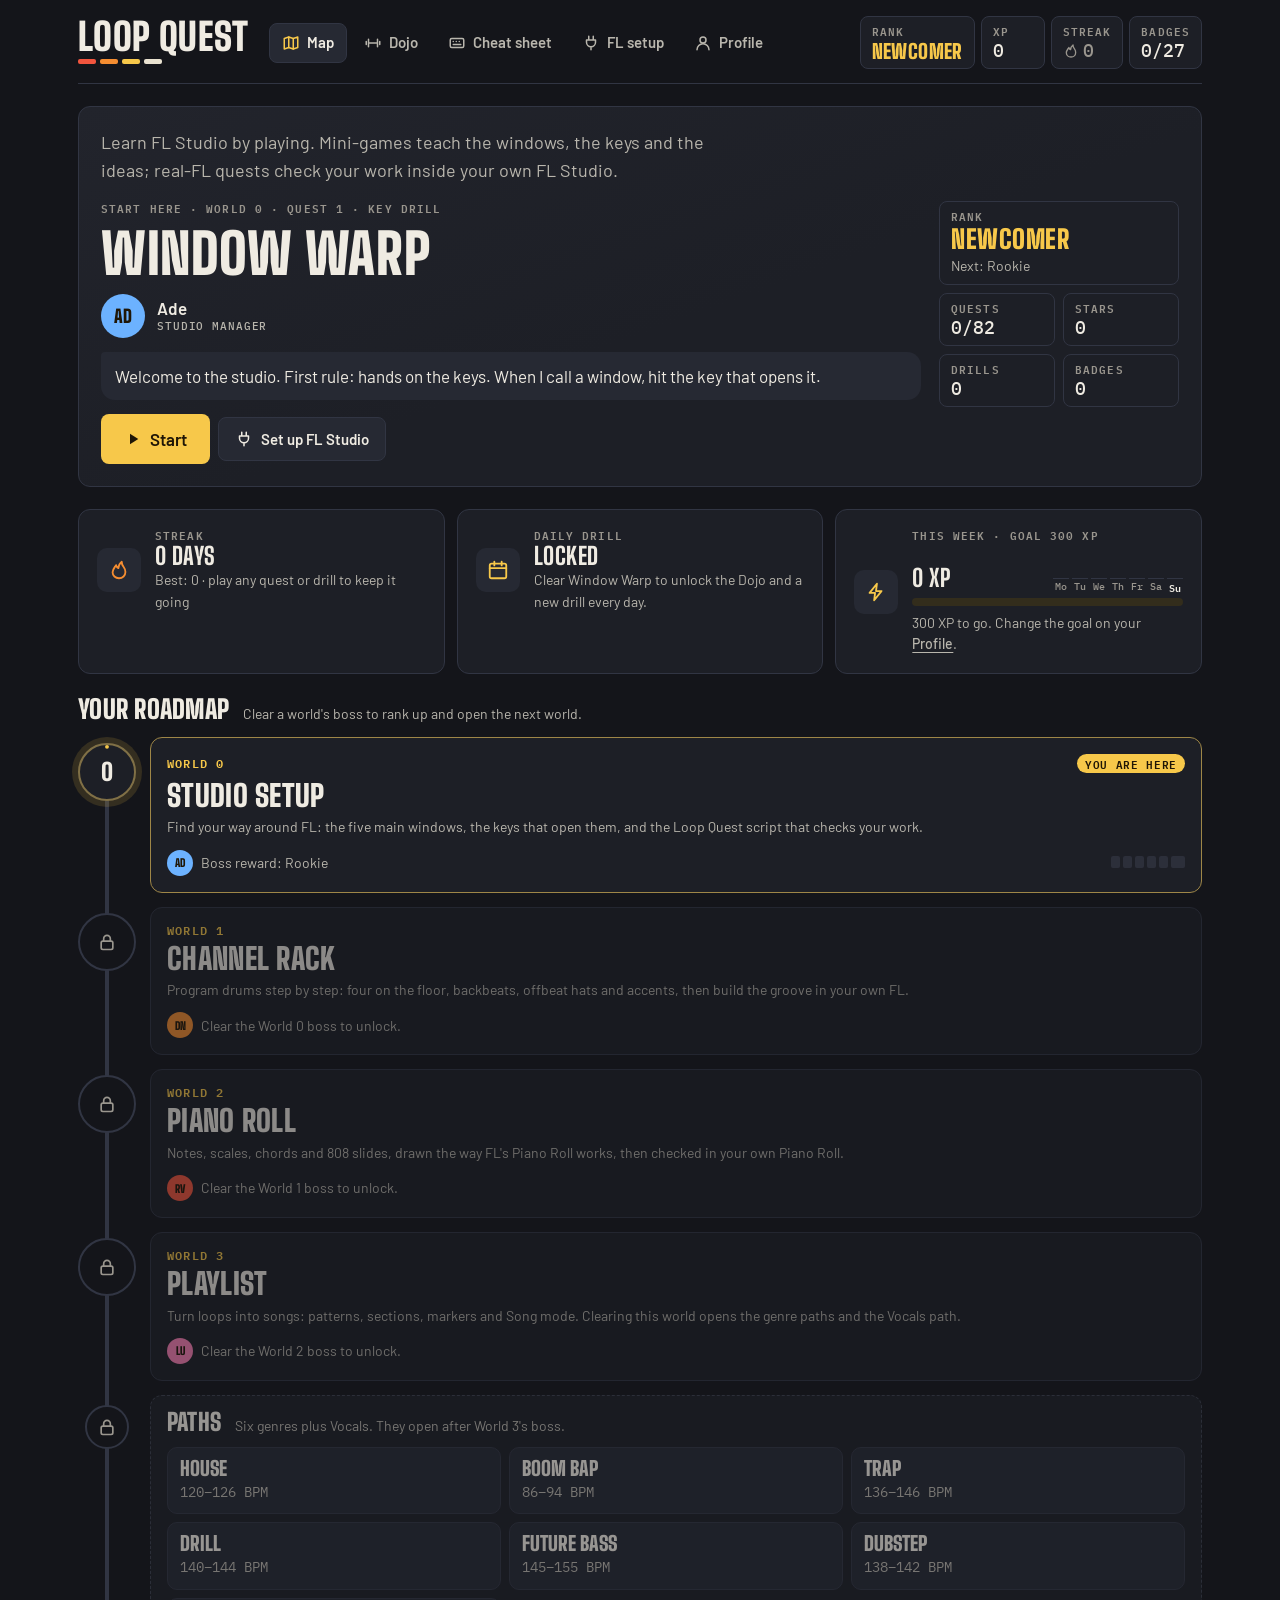
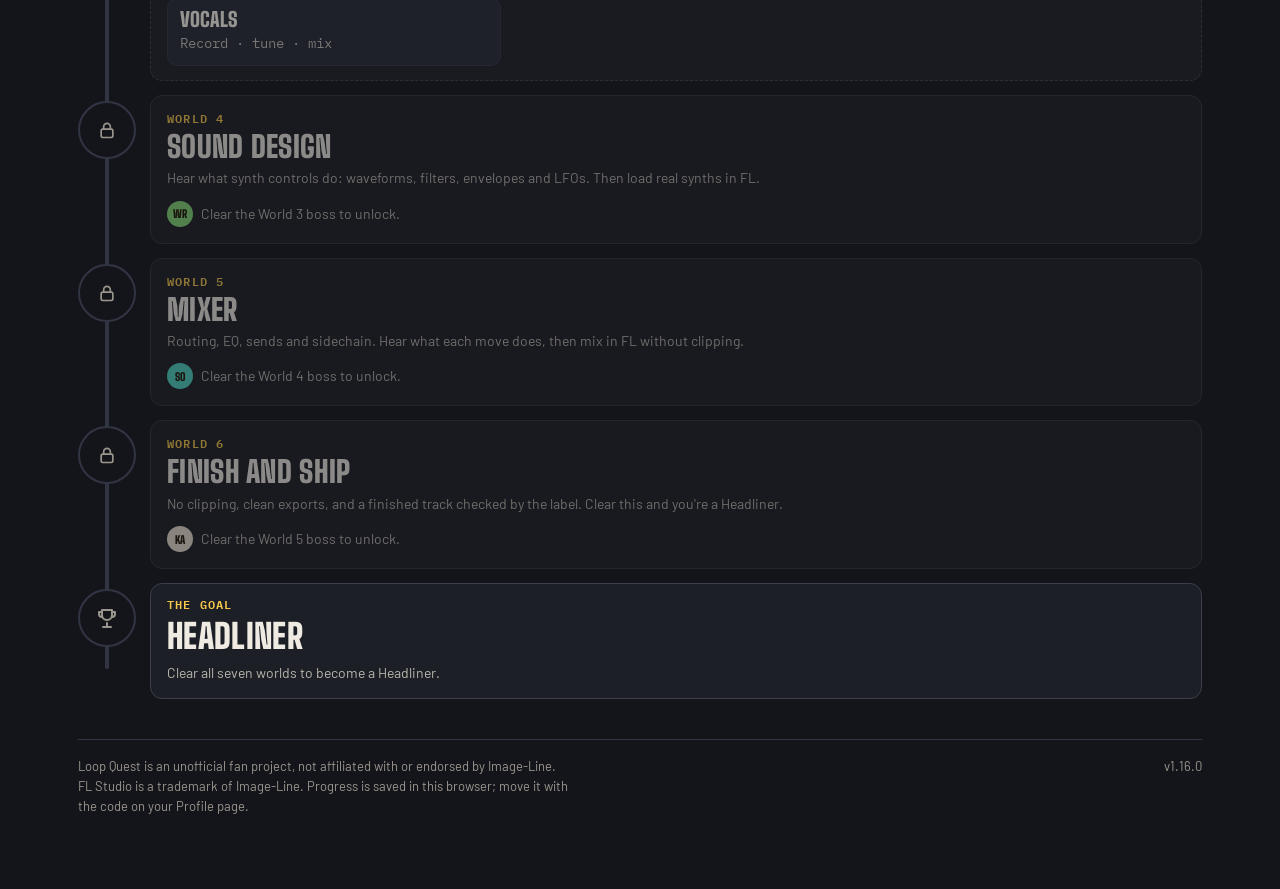
==== commit 031347e3: "Loop Quest v1.16.0: Echoes and Rooms Co-Authored-By: Claude Opus 5.5 <noreply@anthropic.com> Claude-" ====
--- a/loop-quest/index.html
+++ b/loop-quest/index.html
@@ -19,7 +19,7 @@
 <link rel="apple-touch-icon" href="apple-touch-icon.png">
 <link rel="icon" href="data:image/svg+xml,%3Csvg%20xmlns%3D%22http%3A%2F%2Fwww.w3.org%2F2000%2Fsvg%22%20viewBox%3D%220%200%2032%2032%22%3E%3Crect%20width%3D%2232%22%20height%3D%2232%22%20rx%3D%227%22%20fill%3D%22%2314151a%22%2F%3E%3Crect%20x%3D%225%22%20y%3D%2212%22%20width%3D%224%22%20height%3D%228%22%20rx%3D%221%22%20fill%3D%22%23f2553e%22%2F%3E%3Crect%20x%3D%2211%22%20y%3D%229%22%20width%3D%224%22%20height%3D%2214%22%20rx%3D%221%22%20fill%3D%22%23f58d31%22%2F%3E%3Crect%20x%3D%2217%22%20y%3D%226%22%20width%3D%224%22%20height%3D%2220%22%20rx%3D%221%22%20fill%3D%22%23f7c84a%22%2F%3E%3Crect%20x%3D%2223%22%20y%3D%2211%22%20width%3D%224%22%20height%3D%2210%22%20rx%3D%221%22%20fill%3D%22%23e9e2d0%22%2F%3E%3C%2Fsvg%3E">
 <link rel="preconnect" href="https://fonts.googleapis.com"><link rel="preconnect" href="https://fonts.gstatic.com" crossorigin><link rel="stylesheet" href="https://fonts.googleapis.com/css2?family=Barlow:wght@400;500;600&family=Big+Shoulders+Display:wght@800;900&family=IBM+Plex+Mono:wght@400;500;600&display=swap">
-<style>:root{color-scheme:dark;--bg: #14151a;--surface: #1d1f26;--surface-2: #262933;--surface-3: #2d303b;--inset: #0e0f13;--key: #2c2f3a;--key-edge: #3b3f4c;--line: #313543;--ink: #efebe2;--ink-2: #b9b6ad;--ink-3: #9a968e;--g1: #f2553e;--g2: #f58d31;--g3: #f7c84a;--g4: #e9e2d0;--on-color: #1f1606;--ok: #6bd49c;--warn: #f7c84a;--bad: #ff8069;--c-blue: #6cb2ff;--c-orange: #f58d31;--c-red: #f2553e;--c-pink: #ff82b8;--c-yellow: #f7c84a;--c-violet: #b09bff;--c-green: #86d977;--c-teal: #4fd3c4;--c-bone: #e9e2d0;--font-display: "Big Shoulders Display", "Arial Narrow", "Roboto Condensed", sans-serif;--font-body: "Barlow", system-ui, -apple-system, "Segoe UI", Roboto, sans-serif;--font-mono: "IBM Plex Mono", ui-monospace, SFMono-Regular, Menlo, Consolas, monospace;--rh: 22px}*{box-sizing:border-box}html{-webkit-text-size-adjust:100%}body{margin:0;background:var(--bg);color:var(--ink);font:400 16px/1.55 var(--font-body);-webkit-font-smoothing:antialiased}p{margin:0}h1,h2,h3{margin:0;text-wrap:balance}h2{font:900 26px/1 var(--font-display);text-transform:uppercase;letter-spacing:.01em}button{font:inherit;color:inherit}ul,ol{margin:0}svg{display:block}kbd{font:600 12px/1.4 var(--font-mono);color:var(--ink);background:var(--key);border:1px solid var(--key-edge);border-bottom-width:3px;border-radius:5px;padding:0 6px;white-space:nowrap;display:inline-block}.plus{margin:0 3px;color:var(--ink-3);font:500 12px var(--font-mono)}:focus-visible{outline:2px solid var(--g3);outline-offset:2px}.ic{flex:none;display:inline-block;vertical-align:middle}a{color:var(--g3);text-underline-offset:3px}a:hover{color:#fad565}.eyebrow{font:600 11px/1.3 var(--font-mono);letter-spacing:.1em;text-transform:uppercase;color:var(--ink-3)}.note{font-size:14px;color:var(--ink-2)}.mono{font-family:var(--font-mono)}.lead{font-size:18px;color:var(--ink-2);max-width:64ch}.fine{font-size:12px;color:var(--ink-3)}.sr-only{position:absolute;width:1px;height:1px;padding:0;margin:-1px;overflow:hidden;clip:rect(0 0 0 0);white-space:nowrap;border:0}[hidden]{display:none!important}.app{max-width:1180px;margin:0 auto;padding:0 16px 56px}@media (min-width: 700px){.app{padding:0 28px 72px}}.top{display:grid;grid-template-columns:auto minmax(0,1fr) auto;align-items:center;gap:12px 20px;padding:16px 0 14px;border-bottom:1px solid var(--line);margin-bottom:22px}.top .brand{grid-column:1;grid-row:1}.top .nav{grid-column:2;grid-row:1}.top .status{grid-column:3;grid-row:1}.brand{display:grid;gap:6px;background:none;border:0;padding:0;cursor:pointer;text-align:left}.logo{font:900 38px/.85 var(--font-display);text-transform:uppercase;letter-spacing:.01em}.brandbar{display:flex;gap:4px}.brandbar i{width:18px;height:5px;border-radius:2px}.brandbar i:nth-child(1){background:var(--g1)}.brandbar i:nth-child(2){background:var(--g2)}.brandbar i:nth-child(3){background:var(--g3)}.brandbar i:nth-child(4){background:var(--g4)}.nav{display:flex;gap:4px;flex-wrap:wrap}.navbtn{display:inline-flex;align-items:center;gap:7px;background:none;border:1px solid transparent;border-radius:8px;padding:9px 12px;min-height:40px;color:var(--ink-2);font:600 15px/1 var(--font-body);cursor:pointer}.navbtn:hover{color:var(--ink);background:var(--surface)}.navbtn[aria-current=page]{color:var(--ink);background:var(--surface-2);border-color:var(--line)}.navbtn[aria-current=page] .ic{color:var(--g3)}.navbtn .short{display:none}.status{display:flex;gap:6px;justify-content:flex-end}.stat{display:grid;gap:3px;padding:7px 11px;min-width:64px;background:var(--surface);border:1px solid var(--line);border-radius:8px}.stat .val{font:500 18px/1.1 var(--font-mono);font-variant-numeric:tabular-nums;display:inline-flex;align-items:center;gap:4px}.stat .rank{font:900 20px/1 var(--font-display);text-transform:uppercase;letter-spacing:.02em;color:var(--g3)}.flame{color:var(--ink-3)}.flame.lit{color:var(--g2)}@media (max-width: 899px){.top{grid-template-columns:minmax(0,1fr) auto}.top .status{grid-column:2;grid-row:1}.top .nav{grid-column:1 / -1;grid-row:2}}@media (max-width: 559px){.logo{font-size:30px}.hide-sm{display:none}.status .stat{min-width:0;padding:6px 8px}.status .stat .rank{font-size:16px}.status .stat .val{font-size:15px}.nav{display:grid;grid-template-columns:repeat(5,minmax(0,1fr))}.navbtn{justify-content:center;padding:8px 2px;font-size:14px}.navbtn .ic,.navbtn .long{display:none}.navbtn .short{display:inline}}@media (max-width: 379px){.status .stat:first-child{display:none}}.view{display:grid;gap:22px;outline:none}.foot{display:flex;flex-wrap:wrap;justify-content:space-between;gap:10px 24px;margin-top:40px;padding-top:16px;border-top:1px solid var(--line);font-size:13px;color:var(--ink-3)}.foot p{max-width:70ch}.card{background:var(--surface);border:1px solid var(--line);border-radius:12px;padding:18px;display:grid;gap:14px;align-content:start}@media (max-width: 559px){.card{padding:14px}}.card h2{font-size:24px}.page-title{font:900 44px/.92 var(--font-display);text-transform:uppercase;letter-spacing:.01em}@media (max-width: 559px){.page-title{font-size:36px}}.section-head{display:flex;flex-wrap:wrap;align-items:baseline;gap:6px 14px;margin-bottom:12px}.controls{display:flex;flex-wrap:wrap;gap:8px;align-items:center}.btn{display:inline-flex;align-items:center;gap:8px;min-height:44px;padding:10px 16px;border-radius:8px;border:1px solid var(--line);background:var(--surface-2);color:var(--ink);font:600 15px/1.1 var(--font-body);cursor:pointer;text-align:left}.btn:hover:not(:disabled){border-color:var(--key-edge);background:var(--surface-3)}.btn:disabled,.btn[aria-disabled=true]{opacity:.45;cursor:not-allowed}.btn[aria-pressed=true]{border-color:var(--g3)}.btn.primary{background:var(--g3);border-color:transparent;color:var(--on-color)}.btn.primary:hover:not(:disabled){background:#fad565}.btn.primary kbd{background:#0000001a;border-color:#00000047;color:var(--on-color)}.btn.big{min-height:50px;padding:12px 22px;font-size:17px}.btn.danger{background:#3a1f1c;border-color:#6b2f28;color:#ffb3a7}.linkish,.linkbtn{background:none;border:0;padding:0;min-height:0;color:var(--ink-2);text-decoration:underline;text-underline-offset:3px;cursor:pointer;font-size:inherit;text-align:left;display:inline;font-weight:500}.linkish:hover,.linkbtn:hover{color:var(--ink);background:none}.linkbtn .ic{display:none}.chip{display:inline-flex;align-items:center;gap:6px;padding:4px 9px;border-radius:999px;background:var(--surface-2);border:1px solid var(--line);font:600 12px/1.2 var(--font-mono);color:var(--ink-2)}.chip.gold{background:var(--g3);color:var(--on-color);border-color:transparent}.chips{display:flex;flex-wrap:wrap;gap:6px}.note-chip{font-size:14px;color:var(--ink);min-width:38px;justify-content:center}.marker-chip{background:#3a2d12;color:var(--g3);border-color:#5a4518}.path{font:500 13px/1.4 var(--font-mono);background:var(--inset);padding:1px 6px;border-radius:4px;overflow-wrap:anywhere}.path.block{display:block;padding:8px 10px}.checklist{padding-left:20px;display:grid;gap:4px;color:var(--ink)}.checklist li::marker{color:var(--g3)}.toasts{position:fixed;right:16px;bottom:calc(16px + env(safe-area-inset-bottom,0px));z-index:20;display:grid;gap:8px;width:min(340px,calc(100vw - 32px));pointer-events:none}.toast{background:var(--surface-2);border:1px solid var(--line);border-radius:10px;padding:12px 14px;box-shadow:0 12px 32px #00000073;display:grid;gap:2px;animation:toast-in .22s ease-out}.toast.gold{border-color:var(--g3)}.toast strong{font-weight:600}.toast span{font-size:14px;color:var(--ink-2)}@keyframes toast-in{0%{opacity:0;transform:translateY(8px)}to{opacity:1;transform:none}}.hero{padding:22px;gap:16px;background:linear-gradient(160deg,#22242c,var(--surface) 55%)}.hero-intro{font-size:18px;color:var(--ink-2);max-width:64ch}.hero-grid{display:grid;gap:18px;grid-template-columns:minmax(0,1fr)}@media (min-width: 860px){.hero-grid{grid-template-columns:minmax(0,1fr) 240px}}.hero-main{display:grid;gap:14px;align-content:start}.hero-title{font:900 56px/.9 var(--font-display);text-transform:uppercase;letter-spacing:.01em}@media (max-width: 559px){.hero-title{font-size:42px}.hero{padding:16px}}.hero-side{display:grid;gap:8px;grid-template-columns:repeat(2,minmax(0,1fr));align-content:start}.hero-side .stat:first-child{grid-column:1 / -1}.hero-side .rank{font-size:26px}.today{display:grid;gap:12px;grid-template-columns:minmax(0,1fr)}@media (min-width: 700px){.today{grid-template-columns:repeat(2,minmax(0,1fr))}.today .week{grid-column:1 / -1}}@media (min-width: 1060px){.today{grid-template-columns:repeat(3,minmax(0,1fr))}.today .week{grid-column:auto}}.wk{display:grid;gap:6px;min-width:0}.wk-row{display:flex;align-items:flex-end;justify-content:space-between;gap:12px}.wk-chart{display:grid;grid-template-columns:repeat(7,16px);gap:3px}.wk-day{position:relative;display:grid;gap:3px;justify-items:center}.wk-col{height:30px;width:16px;display:flex;align-items:flex-end;justify-content:center;border-bottom:1px solid var(--line)}.wk-bar{width:10px;background:#6f7585;border-radius:4px 4px 0 0}.wk-day.is-today .wk-bar{background:var(--g3)}.wk-lbl{font:500 10px/1 var(--font-mono);color:var(--ink-3)}.wk-day.is-today .wk-lbl{color:var(--ink);font-weight:600}.wk-day.future .wk-col{border-bottom-style:dotted}.wk-day:hover:after{content:attr(data-tip);position:absolute;bottom:calc(100% + 6px);left:50%;transform:translate(-50%);white-space:nowrap;background:var(--surface-2);border:1px solid var(--line);border-radius:6px;padding:4px 8px;font:600 12px/1 var(--font-body);color:var(--ink);box-shadow:0 6px 18px #0006;z-index:5;pointer-events:none}.goal-meter{height:8px;border-radius:4px;background:color-mix(in srgb,var(--g3) 16%,var(--inset));overflow:hidden}.goal-meter i{display:block;height:100%;background:var(--g3);border-radius:4px}.card.mini{grid-template-columns:44px minmax(0,1fr);gap:14px;align-items:center}.card.mini.click{cursor:pointer;text-align:left;color:inherit;font:inherit}.card.mini.click:hover{border-color:var(--key-edge)}.mini-ic{width:44px;height:44px;border-radius:10px;background:var(--surface-2);display:grid;place-items:center;color:var(--g3)}.mini-ic.flame{color:var(--g2)}.mini-val{font:800 24px/1.1 var(--font-display);text-transform:uppercase;letter-spacing:.02em}.worlds,.genres,.dojo-grid,.qlist{list-style:none;padding:0;display:grid;gap:10px}.worlds{grid-template-columns:minmax(0,1fr)}@media (min-width: 640px){.worlds{grid-template-columns:repeat(2,minmax(0,1fr))}}@media (min-width: 1000px){.worlds{grid-template-columns:repeat(3,minmax(0,1fr))}}.genres{grid-template-columns:repeat(2,minmax(0,1fr))}@media (min-width: 900px){.genres{grid-template-columns:repeat(3,minmax(0,1fr))}}.worlds li,.genres li,.dojo-grid li,.qlist li{display:grid}.wcard,.gcard,.dcard{width:100%;text-align:left;display:grid;gap:8px;align-content:start;padding:16px;border-radius:12px;background:var(--surface);border:1px solid var(--line);cursor:pointer;color:inherit}.wcard:hover:not([aria-disabled=true]),.gcard:hover:not([aria-disabled=true]),.dcard:hover:not([aria-disabled=true]){border-color:var(--key-edge);background:#21232b}.wcard[aria-disabled=true],.gcard[aria-disabled=true],.dcard[aria-disabled=true]{opacity:.55;cursor:not-allowed}.wcard.done,.gcard.done{border-color:#2f4a3b}.wtop{display:flex;justify-content:space-between;align-items:center;gap:8px}.wnum{font:600 12px/1 var(--font-mono);letter-spacing:.1em;text-transform:uppercase;color:var(--g3)}.wlock{display:inline-flex;gap:4px;align-items:center;font:500 12px var(--font-mono);color:var(--ink-3)}.wname{font:900 30px/.95 var(--font-display);text-transform:uppercase;letter-spacing:.01em}.gname{font:900 24px/1 var(--font-display);text-transform:uppercase}.wblurb{font-size:14px;color:var(--ink-2);line-height:1.45}.wfoot{display:flex;align-items:center;gap:8px;margin-top:4px;flex-wrap:wrap}.wdone{display:inline-flex;align-items:center;gap:4px;margin-left:auto;font:600 12px var(--font-mono);color:var(--ok)}.wleds{display:flex;gap:3px}.wleds i{width:9px;height:14px;border-radius:2px;background:var(--key);box-shadow:inset 0 -2px #00000059}.wleds i.boss{width:14px}.wleds i.s1{background:#8c7432}.wleds i.s2{background:#c9a23e}.wleds i.s3,.wleds i.honor{background:var(--g3)}.wleds i.honor{background:repeating-linear-gradient(135deg,var(--g3) 0 3px,#8c7432 3px 6px)}@media (max-width: 559px){.genres{grid-template-columns:minmax(0,1fr)}.wname{font-size:26px}}.road{list-style:none;padding:0;margin:0;position:relative;display:grid;gap:14px}.road:before{content:"";position:absolute;left:27px;top:30px;bottom:30px;width:4px;border-radius:2px;background:linear-gradient(to bottom,var(--g3) 0 var(--prog),var(--line) var(--prog) 100%)}.stop{position:relative;display:grid;grid-template-columns:58px minmax(0,1fr);gap:14px;align-items:start}.stop-node{position:relative;z-index:1;width:58px;height:58px;margin-top:6px;border-radius:50%;display:grid;place-items:center;background:var(--surface);border:2px solid var(--line);color:var(--ink);font:900 24px/1 var(--font-display)}.stop-node>span{position:relative;display:grid;place-items:center}.stop-node.small{width:44px;height:44px;margin:10px 7px 0}.stop-node .ring{position:absolute;inset:-2px;width:calc(100% + 4px);height:calc(100% + 4px)}.ring-track{fill:none;stroke:transparent;stroke-width:4}.ring-fill{fill:none;stroke:var(--g3);stroke-width:4;stroke-linecap:round}.stop.done .stop-node{background:var(--g3);border-color:transparent;color:var(--on-color)}.stop.current .stop-node{border-color:color-mix(in srgb,var(--g3) 40%,var(--line));box-shadow:0 0 0 6px #f7c84a24;animation:here-pulse 2.4s ease-in-out infinite}@keyframes here-pulse{50%{box-shadow:0 0 0 10px #f7c84a0f}}.stop.locked .stop-node{color:var(--ink-3);background:var(--bg)}.stop.current .stop-card{border-color:color-mix(in srgb,var(--g3) 55%,var(--line))}.stop-tag{font:600 11px/1 var(--font-mono);letter-spacing:.06em;text-transform:uppercase;color:var(--ink-3);display:inline-flex;gap:4px;align-items:center}.stop-tag.done{color:var(--ok)}.stop-tag.here{color:var(--on-color);background:var(--g3);padding:4px 8px;border-radius:999px}.stop-tag.fresh{color:var(--g3);border:1px solid color-mix(in srgb,var(--g3) 60%,transparent);padding:3px 8px;border-radius:999px}.stop .wfoot .wleds{margin-left:auto}.branch-card,.goal-card{background:var(--surface);border:1px dashed var(--key-edge);border-radius:12px;padding:14px 16px;display:grid;gap:10px}.branch.locked .branch-card{opacity:.6}.branch-card .section-head{margin:0}.branch-card h2{font-size:24px}.branch-grid{list-style:none;padding:0;margin:0;display:grid;gap:8px;grid-template-columns:repeat(2,minmax(0,1fr))}@media (min-width: 800px){.branch-grid{grid-template-columns:repeat(3,minmax(0,1fr))}}.branch-grid li{display:grid}.gchip{width:100%;text-align:left;display:grid;gap:4px;padding:10px 12px;border-radius:10px;background:var(--surface-2);border:1px solid var(--line);cursor:pointer;color:inherit}.gchip:hover:not([aria-disabled=true]){border-color:var(--key-edge)}.gchip[aria-disabled=true]{cursor:not-allowed}.gchip.done{border-color:#2f4a3b}.gchip .gname{font-size:20px}.goal-card{border-style:solid}.goal-card .wname{font-size:34px}.stop.goal.done .goal-card{border-color:var(--g3)}@media (max-width: 559px){.road:before{left:21px}.stop{grid-template-columns:46px minmax(0,1fr);gap:10px}.stop-node{width:46px;height:46px;font-size:20px}.stop-node.small{width:36px;height:36px;margin:8px 5px 0}}.crumbs{display:flex;justify-content:space-between;align-items:center;gap:12px}.crumb{display:inline-flex;align-items:center;gap:6px;background:none;border:0;padding:6px 0;color:var(--ink-2);font:600 15px var(--font-body);cursor:pointer}.crumb:hover{color:var(--ink)}.worldhead{gap:12px}.worldmeta{display:flex;flex-wrap:wrap;gap:10px 18px;align-items:center}.qrow{width:100%;display:grid;grid-template-columns:52px minmax(0,1fr) auto;gap:12px;align-items:center;padding:12px 14px;border-radius:10px;background:var(--surface);border:1px solid var(--line);text-align:left;cursor:pointer;color:inherit}.qrow:hover:not([aria-disabled=true]){border-color:var(--key-edge);background:#21232b}.qrow[aria-disabled=true]{opacity:.5;cursor:not-allowed}.qrow.boss{border-color:#5a4518;background:linear-gradient(90deg,#2a2415,var(--surface) 60%)}.qnum{font:600 14px/1 var(--font-mono);color:var(--ink-3)}.qrow.boss .qnum{color:var(--g2);font-weight:700;text-transform:uppercase;font-size:12px;letter-spacing:.08em}.qmain{display:grid;gap:4px;min-width:0}.qtitle{font:800 22px/1 var(--font-display);text-transform:uppercase;letter-spacing:.01em}.qkind{display:flex;align-items:center;gap:6px;font:500 12px/1.3 var(--font-mono);color:var(--ink-3);flex-wrap:wrap}.qstat{display:inline-flex;align-items:center;gap:5px;font:600 12px var(--font-mono);color:var(--ink-3);white-space:nowrap}.qstat.ok{color:var(--ok)}.qstat.honor{color:var(--g3)}.qstat.new{color:var(--ink-2)}.qrow.realfl .qstat.new{color:var(--g2)}.lockmsg{display:flex;gap:8px;align-items:center;color:var(--ink-2)}@media (max-width: 559px){.qrow{grid-template-columns:38px minmax(0,1fr)}.qstat{grid-column:2}.qtitle{font-size:19px}}.deck{display:grid;gap:16px;grid-template-columns:minmax(0,1fr);align-items:start}@media (min-width: 960px){.deck{grid-template-columns:minmax(0,310px) minmax(0,1fr)}.deck .brief{position:sticky;top:16px}}.stage{gap:16px}.engine{display:grid;gap:16px;min-width:0}.quest-result:empty{display:none}.client{display:flex;gap:12px;align-items:center}.avatar{width:44px;height:44px;border-radius:50%;background:var(--av, var(--g2));color:var(--on-color);display:inline-grid;place-items:center;font:900 19px/1 var(--font-display);flex:none}.client-name{font-weight:600;font-size:17px;line-height:1.2}.client-role{font:500 11px/1.3 var(--font-mono);color:var(--ink-2);text-transform:uppercase;letter-spacing:.08em}.bubble{background:var(--surface-2);border-radius:4px 14px 14px;padding:12px 14px;font-size:17px;line-height:1.45}.lesson{margin-top:4px}.tip{border-top:1px solid var(--line);padding-top:12px;display:grid;gap:4px;color:var(--ink-2);font-size:15px}.fold>summary{cursor:pointer;list-style:none;display:flex;align-items:center;gap:10px;min-height:40px;font:600 12px/1.3 var(--font-mono);letter-spacing:.1em;text-transform:uppercase;color:var(--ink-2)}.fold>summary::-webkit-details-marker{display:none}.fold>summary:before{content:"";width:7px;height:7px;margin:0 2px;border-right:2px solid currentColor;border-bottom:2px solid currentColor;transform:rotate(-45deg);transition:transform .15s}.fold[open]>summary:before{transform:rotate(45deg)}.fold>summary:hover{color:var(--ink)}.fold-body{display:grid;gap:14px;margin-top:6px}@media (prefers-reduced-motion: reduce){.fold>summary:before{transition:none}}.stage-head{display:flex;flex-wrap:wrap;justify-content:space-between;align-items:flex-start;gap:12px 16px}.stage-title{font:900 34px/.95 var(--font-display);text-transform:uppercase;letter-spacing:.01em;margin-top:4px}@media (max-width: 559px){.stage-title{font-size:28px}}.lcds{display:flex;gap:8px;flex-wrap:wrap}.lcd{background:var(--inset);border:1px solid #000;border-radius:6px;padding:6px 10px;min-width:62px;display:grid;gap:2px}.lcd b{font:500 20px/1.1 var(--font-mono);color:var(--g3);font-variant-numeric:tabular-nums}.pillrow{display:flex;flex-wrap:wrap;align-items:center;gap:8px 12px}.pill{display:inline-flex;align-items:center;gap:8px;font:600 12px/1 var(--font-mono);letter-spacing:.08em;text-transform:uppercase;padding:7px 11px;border-radius:999px;background:var(--surface-2);color:var(--ink-2)}.pill:before{content:"";width:8px;height:8px;border-radius:50%;background:currentColor}.pill[data-mode=target]{color:var(--g2)}.pill[data-mode=you]{color:var(--g3)}.pill[data-mode=listen]{color:var(--g4)}.pill[data-mode=racing]{color:var(--ink)}.pill[data-mode=cleared]{color:var(--ok)}.result{display:grid;gap:10px;padding:16px;border-radius:10px;background:var(--surface-2);border:1px solid color-mix(in srgb,var(--ok) 45%,var(--line))}.result[data-tone=warn]{border-color:color-mix(in srgb,var(--warn) 45%,var(--line))}.result[data-tone=bad]{border-color:color-mix(in srgb,var(--bad) 45%,var(--line))}.result-top{display:flex;flex-wrap:wrap;align-items:center;justify-content:space-between;gap:10px}.result h2{font:900 30px/1 var(--font-display);text-transform:uppercase;letter-spacing:.01em}.stars{display:inline-flex;gap:3px}.star-on{color:var(--g3)}.star-off{color:var(--ink-3)}.feedback{min-height:1.4em;font-size:15px}.feedback[data-tone=bad]{color:var(--bad)}.feedback[data-tone=warn]{color:var(--warn)}.feedback[data-tone=ok]{color:var(--ok)}.feedback-box{border-radius:10px;padding:12px 14px;background:var(--surface-2);border:1px solid var(--line);display:grid;gap:6px;font-size:15px}.feedback-box ul{padding-left:18px;display:grid;gap:4px}.feedback-box[data-tone=bad]{border-color:#6b2f28;background:#2a1c1c}.feedback-box[data-tone=ok]{border-color:#2f5a44;background:#1a2921}.seg-wrap{display:grid;gap:6px}.seg{display:inline-flex;flex-wrap:wrap;gap:4px;background:var(--inset);padding:4px;border-radius:10px}.seg-btn{border:0;background:transparent;color:var(--ink-2);padding:8px 12px;min-height:38px;border-radius:7px;font:600 14px/1.1 var(--font-body);cursor:pointer;display:inline-flex;align-items:center;gap:6px}.seg-btn:hover:not(:disabled){color:var(--ink);background:var(--key)}.seg-btn[aria-checked=true]{background:var(--g3);color:var(--on-color)}.seg-btn[aria-checked=true] kbd{background:#0000001a;border-color:#00000040;color:var(--on-color)}.seg-btn:disabled{cursor:default}.prompt{background:var(--inset);border-radius:10px;padding:16px;display:grid;gap:8px}.prompt-text{font:800 28px/1.1 var(--font-display);text-transform:uppercase;letter-spacing:.01em}.prompt.idle .prompt-text{font:500 18px/1.45 var(--font-body);text-transform:none;letter-spacing:0}.prompt-key{min-height:26px}.prompt-key kbd{font-size:16px;padding:2px 10px}.shake{animation:shake .3s}@keyframes shake{0%,to{transform:none}25%{transform:translate(-6px)}75%{transform:translate(6px)}}.keypad{display:flex;flex-wrap:wrap;gap:8px}.padkey{background:var(--surface-2);border:1px solid var(--line);border-radius:8px;padding:10px 12px;min-height:48px;min-width:64px;cursor:pointer;display:inline-flex;align-items:center;justify-content:center}.padkey:hover:not(:disabled){border-color:var(--g3)}.padkey:disabled{opacity:.5;cursor:default}.flash,.warp{display:flex;align-items:center;gap:12px}.warp .winart{width:120px}.warp span{font-weight:600}.warp.text{color:var(--ok);gap:8px;flex-wrap:wrap}.spot{display:grid;place-items:center;background:var(--inset);border-radius:10px;padding:14px}.spot .winart{width:min(420px,100%)}.choices{display:grid;gap:8px;grid-template-columns:repeat(2,minmax(0,1fr))}@media (min-width: 700px){.choices{grid-template-columns:repeat(auto-fit,minmax(140px,1fr))}}.choices.many{grid-template-columns:minmax(0,1fr)}@media (min-width: 700px){.choices.many{grid-template-columns:repeat(auto-fit,minmax(170px,1fr))}}.choice{min-height:48px;padding:10px 14px;border-radius:8px;border:1px solid var(--line);background:var(--surface-2);color:var(--ink);font:600 15px/1.25 var(--font-body);cursor:pointer;text-align:left}.choice:hover:not(:disabled){border-color:var(--g3)}.choice:disabled{cursor:default}.choice.right{border-color:var(--ok);background:#1a2921;color:var(--ok)}.choice.wrong{border-color:var(--bad);background:#2a1c1c;color:var(--bad)}.players .btn{min-width:110px}.winart{width:100%;height:auto}.wa-bg{fill:#1a1c22;stroke:var(--line)}.wa-key{fill:var(--key)}.wa-g1{fill:var(--g1)}.wa-g2{fill:var(--g2)}.wa-g3{fill:var(--g3)}.wa-g4{fill:var(--g4)}.wa-white{fill:#d9d4c9}.wa-black{fill:#0b0c0f}.wa-lane{fill:#23262e}.wa-lane-d{fill:#1c1e25}.wa-tick{fill:var(--ink-3)}.wa-clipline{fill:#0000004d}.wa-meter{fill:var(--ok)}.wa-fader{fill:var(--ink-2)}.wa-folder{fill:var(--g3)}.wa-file{fill:var(--ink-3)}.wa-line{fill:var(--key-edge)}.rack{background:var(--inset);border-radius:10px;padding:16px 14px 14px;display:grid;gap:14px}.row{display:grid;grid-template-columns:66px minmax(0,1fr);gap:12px;align-items:center}.rhead{display:grid;gap:2px}.rlabel{font:600 13px/1.2 var(--font-mono);letter-spacing:.06em;text-transform:uppercase}.rlabel small{display:block;font-size:10px;color:var(--ink-3);text-transform:none;letter-spacing:0}.rstat{font:500 11px/1.2 var(--font-mono);color:var(--ink-3);min-height:13px;display:flex;align-items:center;gap:3px}.rstat.ok{color:var(--ok)}.keys{display:grid;grid-template-columns:repeat(4,minmax(0,1fr));gap:12px 10px}.grp{display:grid;grid-template-columns:repeat(4,minmax(0,1fr));gap:4px}.rack-32 .grp{grid-template-columns:repeat(8,minmax(0,1fr));gap:3px}.rack-32 .keys{gap:10px 8px}.grp:nth-child(1){--gc: var(--g1)}.grp:nth-child(2){--gc: var(--g2)}.grp:nth-child(3){--gc: var(--g3)}.grp:nth-child(4){--gc: var(--g4)}.key{position:relative;display:flex;align-items:flex-end;justify-content:center;aspect-ratio:4 / 5;padding:0 0 4px;border:0;border-radius:5px;background:var(--key);color:var(--ink-3);font:500 10px/1 var(--font-mono);box-shadow:inset 0 3px color-mix(in srgb,var(--gc) 60%,transparent),inset 0 -2px #00000059;transition:transform 80ms ease,background-color 80ms ease}.rack-32 .key{aspect-ratio:3 / 5;font-size:9px;border-radius:4px}button.key{cursor:pointer}button.key:hover:not(:disabled){background:var(--key-edge)}button.key:active:not(:disabled){transform:translateY(1px)}button.key:disabled{cursor:default}.key[aria-pressed=true],.key[data-on=true]{background:var(--gc);color:var(--on-color);box-shadow:inset 0 -3px #00000040}.key.soft[aria-pressed=true]{background:color-mix(in srgb,var(--gc) 45%,var(--key));color:var(--ink)}button.key[aria-pressed=true]:hover:not(:disabled){background:var(--gc);filter:brightness(1.08)}.row.locked .key[aria-pressed=true]{opacity:.7}.key.hint:not([aria-pressed=true]){box-shadow:inset 0 0 0 2px var(--gc);color:var(--ink)}.key.hint-soft:not([aria-pressed=true]){box-shadow:inset 0 0 0 2px color-mix(in srgb,var(--gc) 50%,transparent)}.key.ph:after{content:"";position:absolute;left:22%;right:22%;top:-8px;height:3px;border-radius:2px;background:var(--ink)}@media (max-width: 559px){.rack{padding:14px 10px 10px}.row{grid-template-columns:minmax(0,1fr);gap:8px}.rhead{display:flex;gap:10px;align-items:baseline}.rlabel small{display:inline;margin-left:4px}.keys{grid-template-columns:repeat(2,minmax(0,1fr));row-gap:14px}.rack-32 .keys{grid-template-columns:minmax(0,1fr);row-gap:10px}}.pr-tools{display:flex;flex-wrap:wrap;gap:10px 16px;align-items:center}.pr-len{display:flex;align-items:center;gap:8px;flex-wrap:wrap}.slide-btn[aria-pressed=true]{background:var(--g2);color:var(--on-color);border-color:transparent}.slide-btn[aria-pressed=true] kbd{background:#0000001f;color:var(--on-color);border-color:#00000040}.pr-bars{display:grid;grid-template-columns:repeat(var(--bars),minmax(0,1fr));gap:0;margin-left:50px}.pr-bars span{font-size:13px;color:var(--ink);padding:0 6px;border-left:2px solid var(--line);line-height:1.3}.pr-bars b{display:block;font:600 10px var(--font-mono);color:var(--ink-3);text-transform:uppercase;letter-spacing:.08em}.pr{display:grid;grid-template-columns:50px minmax(0,1fr);border-radius:10px;overflow:hidden;background:var(--inset);border:1px solid #000}.pr-keys{display:grid;grid-auto-rows:var(--rh)}.pr-key{background:#d9d4c9;color:#3d3a33;border-bottom:1px solid #b9b4a8;font:600 10px/1 var(--font-mono);display:flex;align-items:center;justify-content:flex-end;padding-right:5px}.pr-key.black{background:#15161b;color:#8a877f;border-bottom-color:#000}.pr-key.off{opacity:.55}.pr-roll{position:relative;display:grid;grid-auto-rows:var(--rh);cursor:crosshair;touch-action:pan-y;user-select:none;-webkit-user-select:none}.pr-roll.deleting{cursor:not-allowed}.pr-lane{background:#262933;border-bottom:1px solid #1b1d23}.pr-lane.black{background:#1f2129}.pr-lane.off{background:repeating-linear-gradient(135deg,#17181d 0 5px,#1b1c22 5px 10px)}.pr-lines{position:absolute;inset:0;pointer-events:none}.pr-lines i{position:absolute;top:0;bottom:0;width:1px;background:#ffffff0d}.pr-lines i.beat{background:#ffffff1f}.pr-lines i.bar{background:#ffffff47;width:2px}.pr-notes{position:absolute;inset:0;pointer-events:none}.pr-note{position:absolute;height:var(--rh);padding:1px;pointer-events:none}.pr-note span{display:flex;align-items:center;height:100%;border-radius:4px;background:var(--g3);color:var(--on-color);font:600 9px/1 var(--font-mono);padding-left:4px;overflow:hidden;white-space:nowrap;box-shadow:inset 0 -2px #00000040}.pr-note.slide span{background:var(--g2)}.pr-note.slide span:before{content:"";width:0;height:0;border-left:4px solid transparent;border-right:4px solid transparent;border-bottom:7px solid var(--on-color);margin-right:3px;flex:none}.pr-note.bad span{background:var(--bad)}.pr-note.ghost{border:2px dashed rgba(247,200,74,.55);border-radius:5px}.pr-note.ghost.slide{border-color:#f58d31b3}.pr-ph{position:absolute;top:0;bottom:0;width:2px;background:var(--ink);pointer-events:none}.pr-cursor{position:absolute;height:var(--rh);box-shadow:inset 0 0 0 2px var(--g3);background:#f7c84a1f;border-radius:3px;pointer-events:none;z-index:2}.pr-roll:focus-visible{outline:2px solid var(--g3);outline-offset:2px}@media (max-width: 559px){:root{--rh: 20px}.pr{grid-template-columns:40px minmax(0,1fr)}.pr-bars{margin-left:40px}.pr-key{font-size:9px;padding-right:3px}.pr-note span{font-size:0;padding:0}}.palette{display:flex;flex-wrap:wrap;gap:8px}.sec-btn,.slot{--sc: var(--g4);border-radius:8px;border:1px solid var(--line);background:var(--surface-2);color:var(--ink);cursor:pointer;display:grid;gap:6px;padding:10px 12px;text-align:left;font:inherit}.sec-btn{min-width:96px;box-shadow:inset 4px 0 0 var(--sc)}.sec-btn:hover:not(:disabled){border-color:var(--sc)}.sec-btn:disabled{opacity:.45;cursor:default}[data-sec=Intro],[data-sec=Outro]{--sc: var(--g4)}[data-sec=Build]{--sc: var(--g2)}[data-sec=Drop],[data-sec=Hook]{--sc: var(--g1)}[data-sec=Break],[data-sec=Bridge]{--sc: var(--c-teal)}[data-sec=Verse]{--sc: var(--g3)}.sec-name{font:800 18px/1 var(--font-display);text-transform:uppercase;letter-spacing:.02em}.energy{display:flex;gap:2px;align-items:flex-end;height:14px}.energy i{width:5px;background:var(--key-edge);border-radius:1px}.energy i:nth-child(1){height:4px}.energy i:nth-child(2){height:6px}.energy i:nth-child(3){height:9px}.energy i:nth-child(4){height:11px}.energy i:nth-child(5){height:14px}.energy i.on{background:var(--sc)}.timeline{display:grid;grid-template-columns:repeat(auto-fill,minmax(88px,1fr));gap:6px;background:var(--inset);border-radius:10px;padding:10px}.slot{background:color-mix(in srgb,var(--sc) 22%,var(--surface-2));border-color:color-mix(in srgb,var(--sc) 50%,var(--line));min-height:76px;align-content:space-between}.slot.empty{background:transparent;border:1px dashed var(--key-edge);cursor:default}.slot-num{font:600 11px var(--font-mono);color:var(--ink-3)}.slot.right{outline:2px solid var(--ok)}.slot.wrong{outline:2px solid var(--bad)}.slot.playing{box-shadow:0 0 0 3px var(--ink) inset}.slot:disabled{cursor:default}.synth{background:linear-gradient(180deg,#23252d,#1b1d23);border:1px solid var(--line);border-radius:12px;padding:14px;display:grid;gap:14px}.synth-head{display:flex;justify-content:space-between;align-items:center}.led-row{display:flex;gap:4px}.led-row i{width:8px;height:8px;border-radius:50%;background:var(--ok);box-shadow:0 0 6px var(--ok)}.led-row i:nth-child(2){background:var(--g3);box-shadow:0 0 6px var(--g3)}.led-row i:nth-child(3){background:var(--g1);box-shadow:0 0 6px var(--g1)}.pumpviz{margin:0;display:grid;gap:6px}.pumpviz svg{width:100%;max-width:420px;background:var(--inset);border-radius:8px}.pv-grid{stroke:var(--line);stroke-width:1;fill:none}.pv-line{stroke:var(--g3);stroke-width:2.5;fill:none;stroke-linejoin:round}.routing{display:grid;gap:14px;grid-template-columns:minmax(0,1fr)}@media (min-width: 1000px){.routing{grid-template-columns:220px minmax(0,1fr)}}.rt-rack,.rt-mixer{display:grid;gap:8px;align-content:start}.rt-ch{display:flex;justify-content:space-between;align-items:center;gap:10px;background:var(--surface-2);border:1px solid var(--line);border-radius:8px;padding:6px 8px 6px 12px;margin-bottom:6px}.rt-name{font:600 14px var(--font-mono);text-transform:uppercase;letter-spacing:.05em}.stepper{display:flex;align-items:center;gap:4px}.step-btn{width:34px;height:34px;border-radius:6px;border:1px solid var(--line);background:var(--key);cursor:pointer;font:600 18px/1 var(--font-mono)}.step-btn:hover:not(:disabled){border-color:var(--g3)}.trackbox{min-width:34px;text-align:center;font:600 16px var(--font-mono);color:var(--g3);background:var(--inset);border-radius:5px;padding:6px 4px}.strips{display:grid;grid-template-columns:repeat(auto-fill,minmax(104px,1fr));gap:6px;background:var(--inset);padding:8px;border-radius:10px}.strip{display:grid;gap:6px;align-content:start;background:var(--surface-2);border:1px solid var(--line);border-radius:8px;padding:8px;min-height:150px}.strip.master{border-color:#5a4518}.strip.rev{border-color:#2c5c57}.strip.soloed{box-shadow:0 0 0 2px var(--g3) inset}.strip-name{font:600 12px var(--font-mono);text-transform:uppercase;letter-spacing:.06em;color:var(--ink-2)}.meter{height:6px;background:var(--key);border-radius:3px;overflow:hidden}.meter i{display:block;height:100%;width:0;background:var(--ok)}.meter.hit i{animation:meter .32s ease-out}@keyframes meter{0%{width:100%}to{width:0}}.feeds{display:flex;flex-wrap:wrap;gap:4px;min-height:26px;align-content:start}.tog{display:flex;align-items:center;gap:6px;font-size:12px;color:var(--ink-2);cursor:pointer}.tog input{width:16px;height:16px;accent-color:var(--g3)}.solo{border:1px solid var(--line);background:var(--key);border-radius:5px;font:600 11px var(--font-mono);padding:5px;cursor:pointer;text-transform:uppercase;letter-spacing:.06em}.solo[aria-pressed=true]{background:var(--g3);color:var(--on-color)}.mm{background:linear-gradient(180deg,#2a2d35,#1f2128);border:1px solid var(--line);border-radius:12px;padding:12px;display:grid;gap:12px}.mm-head{display:flex;flex-wrap:wrap;gap:10px;align-items:center;justify-content:space-between}.mm-ab{display:inline-flex;gap:4px;align-items:center;background:var(--inset);padding:4px 8px 4px 4px;border-radius:10px}.mm-ab-btn{border:0;background:transparent;color:var(--ink-2);padding:8px 14px;min-height:40px;border-radius:7px;font:600 15px/1 var(--font-body);cursor:pointer}.mm-ab-btn:hover{color:var(--ink);background:var(--key)}.mm-ab-btn[data-ab=target][aria-pressed=true]{background:var(--g3);color:var(--on-color)}.mm-ab-btn[data-ab=yours][aria-pressed=true]{background:var(--ok);color:#0d1a12}.mm-ab kbd{margin-left:4px}.mm-hear{font:500 12px/1.2 var(--font-mono);letter-spacing:.06em;text-transform:uppercase;color:var(--ink-3)}.mm-hear b{color:var(--g3);font-weight:600}.mm[data-hear=yours] .mm-hear b{color:var(--ok)}.mm-strips{display:flex;gap:6px;overflow-x:auto;padding:8px;background:var(--inset);border-radius:10px}.mm-strip{flex:1 1 0;min-width:70px;max-width:112px;display:grid;justify-items:center;align-content:start;gap:6px;padding:8px 4px;border-radius:8px;background:linear-gradient(180deg,#31343d,#262930);border:1px solid #3a3e48;cursor:default}.mm-strip.sel{border-color:#7d8494;background:linear-gradient(180deg,#3a3e49,#2d3038)}.mm-top{display:flex;gap:6px;align-items:center}.mm-led{width:22px;height:22px;border-radius:50%;border:1px solid #000;background:#1c3325;cursor:pointer;padding:0}.mm-led.on{background:radial-gradient(circle at 40% 35%,#b6f5c9,#45c46f 60%);box-shadow:0 0 8px #50d27899}.mm-solo{min-width:26px;height:24px;border-radius:5px;border:1px solid var(--line);background:var(--key);font:600 11px/1 var(--font-mono);cursor:pointer;color:var(--ink-2);padding:0 6px}.mm-solo[aria-pressed=true]{background:var(--g3);color:var(--on-color);border-color:transparent}.mm-knob{width:46px;height:46px;border-radius:50%;touch-action:none;cursor:ns-resize;display:block}.mm-knob svg{width:100%;height:100%;display:block;pointer-events:none}.kn-track{fill:none;stroke:#16181d;stroke-width:4;stroke-linecap:round}.kn-val{fill:none;stroke:var(--g3);stroke-width:4;stroke-linecap:round}.kn-body{fill:#4a4f5b;stroke:#1a1c22;stroke-width:1.5}.kn-ptr{stroke:#f2f3f5;stroke-width:2.5;stroke-linecap:round}.mm-knob.locked{cursor:not-allowed;opacity:.45}.mm-val{font:500 12px/1 var(--font-mono);color:var(--ink-2);font-variant-numeric:tabular-nums;min-height:12px}.mm-fader-row{display:flex;gap:3px;align-items:stretch}.mm-fader{position:relative;width:50px;height:156px;touch-action:none;cursor:ns-resize;border-radius:6px}.mm-fader:before{content:"";position:absolute;left:64%;top:10px;bottom:10px;width:4px;transform:translate(-50%);background:#0e0f13;border-radius:2px;box-shadow:inset 0 0 0 1px #000}.mm-ticks{position:absolute;inset:10px 0;pointer-events:none}.mm-tick{position:absolute;left:0;width:100%;height:0;border-top:1px solid rgba(255,255,255,.12)}.mm-tick b{position:absolute;left:0;top:-6px;font:500 9px/1 var(--font-mono);color:var(--ink-3)}.mm-cap{position:absolute;left:64%;top:10px;width:26px;height:16px;transform:translate(-50%,-50%);border-radius:4px;background:linear-gradient(180deg,#e6e8ee,#a4a9b5);box-shadow:0 2px 4px #0000008c;transition:top 70ms ease-out}.mm-cap:after{content:"";position:absolute;left:3px;right:3px;top:7px;height:2px;background:#3b3f49}.mm-fader.locked{cursor:not-allowed}.mm-fader.locked .mm-cap{background:linear-gradient(180deg,#8d919b,#6b6f79)}.mm-meter{width:6px;position:relative;margin:10px 0;background:#0e0f13;border-radius:3px;overflow:hidden}.mm-meter i{position:absolute;inset:0;background:linear-gradient(to top,#3fcf6c 0,#3fcf6c 74%,var(--g3) 78%,var(--g3) 92%,var(--bad) 96%);clip-path:inset(100% 0 0 0)}.mm[data-hear=target] .mm-meter i{opacity:.15}.mm-name{font:600 11px/1.2 var(--font-mono);text-transform:uppercase;letter-spacing:.06em;color:var(--ink);display:inline-flex;gap:3px;align-items:center}.mm-strip.off .mm-name,.mm-strip.off .mm-val{color:var(--ink-3)}.mm-knob:focus-visible,.mm-fader:focus-visible{outline:2px solid var(--g3);outline-offset:2px}.mm-note{margin:0}.eq{background:linear-gradient(180deg,#2a2d35,#1f2128);border:1px solid var(--line);border-radius:12px;padding:12px;display:grid;gap:12px}.eq-task{display:grid;gap:4px}.eq-task p{color:var(--ink-2);font-size:15px;max-width:72ch}.eq-graph{position:relative;height:280px;background:#121318;border:1px solid #000;border-radius:8px;overflow:hidden;user-select:none;-webkit-user-select:none}@media (max-width: 559px){.eq-graph{height:230px}}.eq-graph svg,.eq-spec{position:absolute;inset:0;width:100%;height:100%;display:block;pointer-events:none}.eq-minor{stroke:#ffffff0d;stroke-width:1;vector-effect:non-scaling-stroke}.eq-major{stroke:#ffffff1f;stroke-width:1;vector-effect:non-scaling-stroke}.eq-zero{stroke:#ffffff3d;stroke-width:1.5;vector-effect:non-scaling-stroke}.eq-curve{fill:none;stroke:var(--g3);stroke-width:2.5;stroke-linejoin:round;vector-effect:non-scaling-stroke}.eq-fill{fill:#f7c84a1f}.eq.bypassed .eq-curve{stroke:var(--ink-3);stroke-dasharray:6 5}.eq.bypassed .eq-fill{fill:none}.eq-fl{position:absolute;bottom:5px;transform:translate(-50%);font:500 10px/1 var(--font-mono);color:var(--ink-3);pointer-events:none}.eq-gl{position:absolute;left:6px;transform:translateY(-50%);font:500 10px/1 var(--font-mono);color:var(--ink-3);pointer-events:none}.eq-tok{position:absolute;width:30px;height:30px;margin:-15px 0 0 -15px;border-radius:50%;display:grid;place-items:center;font:700 13px/1 var(--font-mono);color:var(--on-color);background:var(--g3);border:2px solid #121318;box-shadow:0 1px 6px #0009;cursor:grab;touch-action:none;z-index:2}.eq-tok[data-type=highpass]{background:var(--c-blue)}.eq-tok[data-type=highshelf]{background:var(--c-pink)}.eq-tok.sel{box-shadow:0 0 0 3px #ffffffd9,0 1px 6px #0009;z-index:3}.eq-tok:after{content:"";position:absolute;inset:-9px;border-radius:50%}.eq-tok:active{cursor:grabbing}.eq-tok:focus-visible{outline:2px solid var(--g3);outline-offset:4px}.eq.solved .eq-tok{cursor:default}.eq-panel{display:flex;flex-wrap:wrap;gap:10px 16px;align-items:center}.eq-pick{display:inline-flex;flex-wrap:wrap;gap:4px;background:var(--inset);padding:4px;border-radius:10px}.eq-pick-btn{border:0;background:transparent;color:var(--ink-2);padding:8px 12px;min-height:40px;border-radius:7px;font:600 14px/1 var(--font-body);cursor:pointer}.eq-pick-btn:hover{color:var(--ink);background:var(--key)}.eq-pick-btn b{font-family:var(--font-mono);margin-right:4px}.eq-pick-btn[aria-pressed=true]{background:var(--key);color:var(--ink);box-shadow:inset 0 0 0 1px var(--key-edge)}.eq-read{display:flex;flex-wrap:wrap;gap:4px 16px;font-size:13px;color:var(--ink);flex:1 1 260px}.eq-read i{font-style:normal;color:var(--ink-3);margin-right:6px;text-transform:uppercase;font-size:10px;letter-spacing:.08em}.eq-tools{display:flex;gap:8px 14px;flex-wrap:wrap;align-items:center}.eq-tg{display:inline-flex;gap:4px;align-items:center}.eq-tg .eyebrow{margin-right:2px}.eq-tools .btn{min-height:40px;padding:8px 12px;font-size:14px}.eq-tg .btn[data-act=gdown],.eq-tg .btn[data-act=gup]{min-width:40px;justify-content:center;font-size:18px}.eq-note{margin:0}.cp{background:linear-gradient(180deg,#2a2d35,#1f2128);border:1px solid var(--line);border-radius:12px;padding:12px;display:grid;gap:12px}.cp-task{display:grid;gap:4px}.cp-task p{color:var(--ink-2);font-size:15px;max-width:72ch}.cp-screen{background:#121318;border:1px solid #000;border-radius:8px;padding:10px 10px 8px;display:grid;gap:8px}.cp-legend{display:flex;flex-wrap:wrap;gap:6px 14px}.cp-key{font:500 12px/1 var(--font-mono);color:var(--ink-2);display:inline-flex;gap:6px;align-items:center}.cp-key:before{content:"";width:14px;height:10px;border-radius:2px}.cp-key.in:before{border:1.5px solid #7d8494}.cp-key.out:before{background:var(--g3)}.cp-key.zone:before{background:#6bd49c40;border:1px solid rgba(107,212,156,.6)}.cp-key.thr:before{height:0;border-top:2px dashed var(--c-blue)}.cp-view{position:relative;height:220px;padding-left:26px}@media (max-width: 559px){.cp-view{height:190px}}.cp-view svg{width:100%;height:100%;display:block;overflow:visible}.cp-scale span{position:absolute;left:0;transform:translateY(-50%);font:500 10px/1 var(--font-mono);color:var(--ink-3)}.cp-zone{fill:#6bd49c21;stroke:#6bd49c73;stroke-width:1;vector-effect:non-scaling-stroke}.cp-grid{stroke:#ffffff14;stroke-width:1;vector-effect:non-scaling-stroke}.cp-in{fill:#7d849429;stroke:#7d8494;stroke-width:1.5;vector-effect:non-scaling-stroke}.cp-out{fill:var(--bad)}.cp-out.ok{fill:var(--g3)}.cp-out.lit{filter:brightness(1.35)}.cp-thr{stroke:var(--c-blue);stroke-width:2;stroke-dasharray:8 6;vector-effect:non-scaling-stroke}.cp-env-in{fill:#7d849447;stroke:#7d8494;stroke-width:1;vector-effect:non-scaling-stroke}.cp-env-out{fill:#f7c84a8c;stroke:var(--g3);stroke-width:1.5;vector-effect:non-scaling-stroke}.cp-lbl{font:600 13px var(--font-mono);fill:var(--ink-2)}.cp-sum{font:500 12px/1.4 var(--font-mono);color:var(--ink-2)}.cp.bypassed .cp-out,.cp.bypassed .cp-thr{opacity:.25}.cp-rack{display:flex;gap:10px;align-items:stretch;background:var(--inset);border-radius:10px;padding:10px}.cp-knobs{flex:1;display:flex;flex-wrap:wrap;gap:6px;justify-content:space-around}.cp-k{display:grid;justify-items:center;gap:5px;min-width:64px;padding:6px 4px;border-radius:8px;background:linear-gradient(180deg,#31343d,#262930);border:1px solid #3a3e48}.cp-k.off{background:transparent;border-color:transparent}.cp-k.off .mm-name,.cp-k.off .cp-v{color:var(--ink-3)}.cp-knob{width:50px;height:50px}.cp-gr{display:grid;justify-items:center;gap:4px;align-content:start;min-width:34px}.cp-gr-bar{position:relative;width:10px;flex:1;min-height:80px;height:100%;background:#0e0f13;border-radius:3px;overflow:hidden}.cp-gr-bar i{position:absolute;inset:0;background:linear-gradient(to bottom,var(--g2),var(--bad));clip-path:inset(0 0 100% 0)}.cp-gr-v{font-size:11px;color:var(--ink-2)}.cp-note{margin:0}.eq-sw b{font-weight:700;color:var(--ok);min-width:2.2em;text-align:left}.eq-sw[aria-checked=false] b{color:var(--bad)}@media (max-width: 559px){.mm{padding:8px}.mm-strips{gap:3px;padding:5px}.mm-strip{min-width:42px;padding:6px 1px;gap:5px}.mm-knob{width:36px;height:36px}.mm-fader{width:28px;height:140px}.mm-fader:before,.mm-cap{left:50%}.mm-tick b{display:none}.mm-cap{width:22px}.mm-meter{width:5px}.mm-led{width:18px;height:18px}.mm-solo{min-width:18px;height:20px;padding:0 3px;font-size:10px}.mm-top{gap:3px}.mm-val{font-size:11px}.mm-name{font-size:10px;letter-spacing:.02em}.mm-name .ic{display:none}}.au-clip{background:linear-gradient(180deg,#2a2d35,#1f2128);border:1px solid var(--line);border-radius:12px;padding:12px;display:grid;gap:8px}.au-top{display:flex;flex-wrap:wrap;gap:8px;justify-content:space-between;align-items:center}.au-top .eyebrow{display:inline-flex;gap:6px;align-items:center}.au-legend{display:inline-flex;gap:12px}.au-key{font:500 12px/1 var(--font-mono);color:var(--ink-2);display:inline-flex;gap:6px;align-items:center}.au-key:before{content:"";width:18px;height:3px;border-radius:2px;background:var(--g3)}.au-key.target:before{background:repeating-linear-gradient(90deg,#7fd8ff 0 5px,transparent 5px 8px)}.au-body{display:grid;grid-template-columns:auto minmax(0,1fr);gap:8px}.au-scale{display:flex;flex-direction:row;justify-content:space-between;font:500 11px/1 var(--font-mono);color:var(--ink-3);text-transform:uppercase;letter-spacing:.06em;padding:8px 0;writing-mode:vertical-rl}.au-lane{position:relative;height:220px;background:#16181d;border:1px solid #000;border-radius:8px;overflow:hidden;touch-action:none;cursor:crosshair}.au-lane.done{cursor:default}.au-lane svg{width:100%;height:100%;display:block}.au-lane:focus-visible{outline:2px solid var(--g3);outline-offset:2px}.au-bar{stroke:#ffffff29;stroke-width:1.5;vector-effect:non-scaling-stroke}.au-beat{stroke:#ffffff0d;stroke-width:1;vector-effect:non-scaling-stroke}.au-area{fill:#f7c84a21}.au-sel{fill:#7fd8ff24;stroke:#7fd8ff;stroke-width:1.5;vector-effect:non-scaling-stroke}.au-line{fill:none;stroke:var(--g3);stroke-width:3;stroke-linejoin:round;stroke-linecap:round;vector-effect:non-scaling-stroke}.au-target{fill:none;stroke:#7fd8ff;stroke-width:2.5;stroke-dasharray:7 5;vector-effect:non-scaling-stroke}.au-pt{fill:none;stroke:var(--g3);stroke-width:11;stroke-linecap:round;vector-effect:non-scaling-stroke}.au-pt-in{fill:none;stroke:#16181d;stroke-width:6;stroke-linecap:round;vector-effect:non-scaling-stroke}.au-head{stroke:#f2f3f5;stroke-width:2;vector-effect:non-scaling-stroke}.au-bars{display:grid;grid-template-columns:repeat(4,minmax(0,1fr));margin-left:26px;font:500 11px/1 var(--font-mono);color:var(--ink-3);text-transform:uppercase;letter-spacing:.06em}.au-bars span{padding-left:6px}.au-choices{grid-template-columns:repeat(2,minmax(0,1fr))}@media (min-width: 900px){.au-choices{grid-template-columns:repeat(4,minmax(0,1fr))}}.au-choice{display:grid;gap:6px;justify-items:start;position:relative;padding:10px 12px 12px}.au-thumb{width:100%;height:auto;max-height:64px;background:#16181d;border-radius:6px}.au-thumb .au-line{stroke-width:2.5}.au-choice.right .au-line{stroke:var(--ok)}.au-choice.wrong .au-line{stroke:var(--bad)}.au-num{position:absolute;top:14px;right:16px;font:600 11px/1 var(--font-mono);color:var(--ink-3)}.an-progress{flex:1 1 120px;max-width:260px;height:6px;border-radius:3px;background:var(--inset);overflow:hidden}.an-progress i{display:block;height:100%;width:0;background:var(--g3)}@media (max-width: 559px){.au-clip{padding:8px}.au-lane{height:190px}.au-bars{margin-left:22px;font-size:10px}}.ch-box{background:linear-gradient(180deg,#2a2d35,#1f2128);border:1px solid var(--line);border-radius:12px;padding:12px;display:grid;gap:10px}.ch-top{display:flex;flex-wrap:wrap;gap:8px;justify-content:space-between;align-items:center}.ch-top .eyebrow{display:inline-flex;gap:6px;align-items:center;text-transform:none;letter-spacing:.04em}.ch-wavebox{position:relative;height:170px;background:#121317;border:1px solid #000;border-radius:8px;overflow:hidden;cursor:crosshair;touch-action:manipulation}.ch-wavebox.small{height:96px;cursor:default}.ch-wavebox svg{position:absolute;inset:0;width:100%;height:100%;display:block}.ch-wavebox:focus-visible{outline:2px solid var(--g3);outline-offset:2px}.ch-reg{fill:#7fd8ff0d}.ch-reg.alt{fill:#f7c84a0f}.ch-wave{stroke:#8fd3a8;stroke-width:1.6;vector-effect:non-scaling-stroke}.ch-mark{stroke:var(--g3);stroke-width:2;vector-effect:non-scaling-stroke}.ch-cursor{stroke:#7fd8ff;stroke-width:1.5;stroke-dasharray:4 3;vector-effect:non-scaling-stroke}.ch-head{stroke:#f2f3f5;stroke-width:2;vector-effect:non-scaling-stroke}.ch-flag{position:absolute;top:0;min-width:18px;padding:2px 5px 3px 4px;background:var(--g3);color:var(--on-color);font:600 11px/1 var(--font-mono);border-radius:0 0 5px;pointer-events:none}.ch-pads{display:grid;grid-template-columns:repeat(8,minmax(0,1fr));gap:6px}.ch-pad{aspect-ratio:1.3;min-height:44px;border-radius:8px;border:1px solid #000;background:linear-gradient(180deg,#3a3e49,#2b2e36);color:var(--ink);cursor:pointer;display:grid;place-items:center;font:600 16px/1 var(--font-mono);box-shadow:inset 0 -3px #00000059;transition:background 80ms}.ch-pad:hover{border-color:var(--g3)}.ch-pad.lit{background:var(--g3);color:var(--on-color)}.fl-slots{display:grid;grid-template-columns:repeat(8,minmax(0,1fr));gap:6px}.fl-slot{min-height:64px;border-radius:8px;border:1px solid var(--line);background:var(--inset);color:var(--ink);cursor:pointer;display:grid;place-items:center;gap:2px;padding:6px 2px}.fl-slot b{font:600 20px/1 var(--font-mono);color:var(--g3)}.fl-slot.rest b{color:var(--ink-3)}.fl-slot.sel{border-color:var(--g3);box-shadow:0 0 0 2px #f7c84a59}.fl-slot:disabled{cursor:default}.fl-beat{font:500 11px/1 var(--font-mono);color:var(--ink-3)}@media (max-width: 559px){.ch-box{padding:8px}.ch-wavebox{height:140px}.ch-pads{grid-template-columns:repeat(4,minmax(0,1fr))}.fl-slots{gap:4px}.fl-slot{min-height:56px}.fl-slot b{font-size:17px}}.fx{display:grid;gap:12px}@media (min-width: 900px){.fx{grid-template-columns:minmax(0,1fr) minmax(0,1fr)}.fx-tray-wrap{grid-column:1 / -1}}.fx-track{background:linear-gradient(180deg,#2a2d35,#1f2128);border:1px solid var(--line);border-radius:12px;padding:12px;display:grid;gap:10px;align-content:start}.fx-track.send{border-style:dashed}.fx-head{display:flex;flex-wrap:wrap;justify-content:space-between;gap:6px;align-items:baseline}.fx-head .eyebrow{display:inline-flex;gap:6px;align-items:center}.fx-slots{list-style:none;padding:0;margin:0;display:grid;gap:6px}.fx-slot{width:100%;display:grid;grid-template-columns:26px minmax(0,1fr) auto;gap:8px;align-items:center;min-height:44px;padding:8px 12px 8px 8px;border-radius:8px;border:1px solid #000;background:#16181d;color:var(--ink-3);font:600 15px/1.2 var(--font-body);text-align:left;cursor:pointer}.fx-slot:hover:not(:disabled){border-color:var(--key-edge)}.fx-slot.full{background:var(--surface-2);color:var(--ink);box-shadow:inset 3px 0 0 var(--g3)}.fx-slot.open{border:1px dashed var(--g3);color:var(--g3)}.fx-slot:disabled{cursor:default}.fx-slot .ic{color:var(--ink-3)}.fx-num{font:600 12px/1 var(--font-mono);color:var(--ink-3);text-align:center}.fx-tray-wrap{display:grid;gap:8px}.fx-tray{display:grid;gap:8px;grid-template-columns:repeat(auto-fill,minmax(170px,1fr))}.fx-card{display:grid;gap:3px;text-align:left;padding:10px 12px;border-radius:10px;border:1px solid var(--line);background:var(--surface-2);color:var(--ink);cursor:pointer}.fx-card b{font:600 15px/1.2 var(--font-body)}.fx-card span{font-size:13px;color:var(--ink-2)}.fx-card:hover:not(:disabled){border-color:var(--key-edge)}.fx-card.picked{border-color:var(--g3);background:color-mix(in srgb,var(--g3) 14%,var(--surface-2));box-shadow:0 0 0 2px #f7c84a40}.dropzone{display:grid;place-items:center;gap:6px;text-align:center;padding:28px 16px;border:2px dashed var(--key-edge);border-radius:12px;background:var(--inset);cursor:pointer;color:var(--ink-2)}.dropzone:hover,.dropzone.over{border-color:var(--g3);color:var(--ink)}.dropzone.busy{opacity:.6;pointer-events:none}.dropzone.hidden-done{display:none}.dz-title{font:800 22px/1 var(--font-display);text-transform:uppercase;color:var(--ink)}.ex-file{font-size:14px;color:var(--ink-2);overflow-wrap:anywhere}.ex-table{display:grid;gap:6px}.ex-row{display:grid;grid-template-columns:26px minmax(0,150px) minmax(0,1fr) auto;gap:10px;align-items:center;padding:10px 12px;border-radius:8px;background:var(--surface-2);border:1px solid var(--line)}.ex-row.ok .ex-ic{color:var(--ok)}.ex-row.bad{border-color:#6b2f28}.ex-row.bad .ex-ic{color:var(--bad)}.ex-label{font-weight:600}.ex-val{font:500 14px var(--font-mono)}@media (max-width: 559px){.ex-row{grid-template-columns:22px minmax(0,1fr)}.ex-row .ex-val,.ex-row .note{grid-column:2}}.fltarget{display:grid;gap:10px;background:var(--surface-2);border-radius:10px;padding:14px}.fltarget .rack{background:var(--inset)}.flstatus{display:flex;gap:8px;align-items:center;padding:10px 12px;border-radius:8px;font-size:15px}.flstatus.ok{background:#1a2921;color:var(--ok)}.flstatus.honor{background:#2a2415;color:var(--g3)}.bars4{display:grid;gap:8px;grid-template-columns:repeat(2,minmax(0,1fr))}@media (min-width: 700px){.bars4{grid-template-columns:repeat(4,minmax(0,1fr))}}.barcard{background:var(--inset);border-radius:8px;padding:10px;display:grid;gap:4px}.barcard b{font:800 22px/1 var(--font-display);text-transform:uppercase}.minir{width:100%;max-width:520px;border-radius:8px;background:var(--inset)}.mr-lane{fill:#262933}.mr-lane.d{fill:#1f2129}.mr-line{fill:#ffffff0f}.mr-line.beat{fill:#ffffff2e}.mr-note{fill:var(--g3)}.mr-note.slide{fill:var(--g2)}.mr-tri{fill:var(--on-color)}.flsteps{display:grid;gap:10px}.steps-list{list-style:none;padding:0;counter-reset:s;display:grid;gap:12px}.steps-list>li{counter-increment:s;display:grid;grid-template-columns:28px minmax(0,1fr);gap:10px;align-items:start}.steps-list>li:before{content:counter(s);width:26px;height:26px;border-radius:50%;background:var(--surface-2);color:var(--g3);display:grid;place-items:center;font:600 13px/1 var(--font-mono)}.claim{display:flex;flex-wrap:wrap;gap:8px;align-items:flex-end}.field{display:grid;gap:6px;flex:1 1 220px;max-width:320px}.field label{font:600 11px/1.3 var(--font-mono);letter-spacing:.1em;text-transform:uppercase;color:var(--ink-2)}.claim-input{font:600 19px/1 var(--font-mono);letter-spacing:.08em;text-transform:uppercase;background:var(--inset);color:var(--ink);border:1px solid var(--line);border-radius:8px;padding:11px 12px;min-height:46px;width:100%}.claim-input::placeholder{color:var(--ink-3)}.lcds.inline{justify-content:flex-start}.stereo{width:100%;max-width:440px;height:auto;background:var(--inset);border-radius:10px;display:block}.st-field{fill:#1b1d24;stroke:var(--line)}.st-mid{stroke:var(--ink-3);stroke-dasharray:3 3}.st-lr{fill:var(--ink-2);font:600 14px var(--font-mono);text-anchor:middle}.st-dot{fill:var(--g3);stroke:var(--inset);stroke-width:3}.st-dot.side{fill:#7fd8ff}.st-lbl{fill:var(--ink);font:600 13px var(--font-body);text-anchor:middle}.st-arrow{fill:none;stroke:var(--ink-3);stroke-width:2;stroke-linecap:round;stroke-linejoin:round}.dojo-grid{grid-template-columns:minmax(0,1fr)}@media (min-width: 600px){.dojo-grid{grid-template-columns:repeat(2,minmax(0,1fr))}}@media (min-width: 960px){.dojo-grid{grid-template-columns:repeat(3,minmax(0,1fr))}}.dcard.daily{border-color:var(--g3)}.dic{width:44px;height:44px;border-radius:10px;background:var(--surface-2);display:grid;place-items:center;color:var(--g3)}.dname{font:900 26px/1 var(--font-display);text-transform:uppercase}.dfoot{display:flex;align-items:center;justify-content:space-between;gap:8px;font:600 12px var(--font-mono);color:var(--ink-3);min-height:22px}.setup-steps{list-style:none;padding:0;counter-reset:st;display:grid;gap:12px}.setup-steps>li{counter-increment:st}.setup-steps>li>h2:before{content:counter(st) ". ";color:var(--g3)}.codes{display:grid;gap:8px}.code{margin:0;max-height:320px;overflow:auto;background:var(--inset);border-radius:8px;padding:12px;font:12px/1.5 var(--font-mono);color:var(--ink-2);white-space:pre}.tablewrap{overflow-x:auto}.tags{border-collapse:collapse;width:100%;font-size:15px}.tags th{text-align:left;font:600 11px var(--font-mono);letter-spacing:.1em;text-transform:uppercase;color:var(--ink-3);padding:6px 10px;border-bottom:1px solid var(--line)}.tags td{padding:8px 10px;border-bottom:1px solid var(--line)}.tagc{color:var(--g3);font-weight:600}.faq{display:grid;gap:4px;margin:0}.faq dt{font-weight:600;margin-top:8px}.faq dd{margin:0;color:var(--ink-2)}.ranktrack{display:flex;flex-wrap:wrap;gap:4px}.ranktrack span{font:600 11px var(--font-mono);letter-spacing:.06em;text-transform:uppercase;padding:5px 8px;border-radius:6px;background:var(--inset);color:var(--ink-3)}.ranktrack span.on{background:#3a2d12;color:var(--g3)}.statgrid{display:grid;gap:8px;grid-template-columns:repeat(2,minmax(0,1fr))}@media (min-width: 700px){.statgrid{grid-template-columns:repeat(3,minmax(0,1fr))}}.badges ul{list-style:none;padding:0;display:grid;gap:8px;grid-template-columns:minmax(0,1fr)}@media (min-width: 480px){.badges ul{grid-template-columns:repeat(2,minmax(0,1fr))}}@media (min-width: 900px){.badges ul{grid-template-columns:repeat(3,minmax(0,1fr))}}.badge{display:grid;grid-template-columns:40px minmax(0,1fr);gap:12px;align-items:center;padding:12px;border-radius:10px;background:var(--surface);border:1px solid var(--line)}.badge .bico{width:40px;height:40px;border-radius:8px;display:grid;place-items:center;background:var(--surface-2);color:var(--ink-3)}.badge.on .bico{background:var(--g3);color:var(--on-color)}.badge .bn{font-weight:600;line-height:1.3}.badge .bd{font-size:13px;line-height:1.4;color:var(--ink-2)}.badge .locked{font:500 11px var(--font-mono);color:var(--ink-3);letter-spacing:.04em}.sharecard{display:block;width:100%;max-width:640px;height:auto;aspect-ratio:1200 / 630;border-radius:10px;border:1px solid var(--line);background:var(--bg)}.slider{display:flex;align-items:center;gap:12px;flex-wrap:wrap}.slider input{flex:1 1 200px;max-width:320px;accent-color:var(--g3)}.codebox{width:100%;background:var(--inset);color:var(--ink);border:1px solid var(--line);border-radius:8px;padding:10px;font:12px/1.4 var(--font-mono);resize:vertical;overflow-wrap:anywhere}.hs-wrap{overflow-x:auto;border-radius:10px}.hs-scene{position:relative;aspect-ratio:8 / 5;min-width:560px}.hs-scroll-hint{display:none}@media (max-width: 620px){.hs-scroll-hint{display:block}}.hs-scene svg{position:absolute;inset:0;width:100%;height:100%}.hs-spots{position:absolute;inset:0}.hs-spot{position:absolute;padding:0;border:2px solid transparent;border-radius:6px;background:transparent;cursor:pointer}.hs-spot:hover{border-color:#f7c84ab3;background:#f7c84a14}.hs-spot.seen{border-color:#e9e2d047;border-style:dashed}.hs-spot.picked{border-color:var(--g3);border-style:solid;background:#f7c84a29}.hs-spot.right{border-color:var(--ok);background:#6bd49c33}.hs-spot.wrong{border-color:var(--bad);background:#ff80692e}.hs-spot.reveal{border-color:var(--g3);animation:hs-blink .6s ease-in-out 3}@keyframes hs-blink{50%{background:#f7c84a66}}.sc-bg{fill:#1b1d23}.sc-bar{fill:#101216}.sc-toolbar{fill:#23262e}.sc-panel{fill:#2b2f39}.sc-title{fill:#2f3340}.sc-window{fill:#20232b;stroke:#3b3f4c}.sc-lcd{fill:#0c0e11}.sc-lit{fill:var(--g3)}.sc-play{fill:var(--ok)}.sc-stop{fill:var(--ink-2)}.sc-rec{fill:var(--bad)}.sc-magnet{fill:var(--g2)}.sc-lane{fill:#262933}.sc-lane-d{fill:#1f2129}.sc-track{fill:#2d303b}.sc-ruler{fill:#2a2d37}.sc-gridline{stroke:#1b1d23}.sc-barline{stroke:#ffffff2e}.sc-folder{fill:var(--g3)}.sc-g1{fill:var(--g1)}.sc-g2{fill:var(--g2)}.sc-g3{fill:var(--g3)}.sc-g4{fill:var(--g4)}.sc-step{fill:var(--key)}.sc-chan{fill:#3a3e4b}.sc-led{fill:var(--ok)}.sc-led.off{fill:#2f3a33}.sc-knob{fill:#3b3f4c;stroke:#5a5f6e}.sc-knob-tick{stroke:var(--ink);stroke-width:2;stroke-linecap:round}.sc-preview{fill:#1a1c22}.sc-icon{fill:none;stroke:var(--ink);stroke-width:2;stroke-linejoin:round;stroke-linecap:round}.sc-icon.dash{stroke-dasharray:3 2}.sc-wkey{fill:#d9d4c9}.sc-bkey{fill:#15161b}.sc-note{fill:var(--g3)}.sc-ghost{fill:#e9e2d01a;stroke:#e9e2d073;stroke-dasharray:4 3}.sc-vel{stroke:var(--g3);stroke-width:3}.sc-vel-dot{fill:var(--g3)}.sc-strip{fill:#262933;stroke:#313543}.sc-strip.sel{stroke:var(--g3)}.sc-name{fill:#1a1c22}.sc-meter-bg{fill:#111217}.sc-meter{fill:var(--ok)}.sc-fader-track{fill:#111217}.sc-fader{fill:#cfc9bc}.sc-route{fill:#555a66}.sc-route.on{fill:var(--g2)}.sc-slot{fill:#1f2129}.sc-slot.on{fill:#2c3a31}.sc-t{font:600 12px var(--font-body);fill:var(--ink)}.sc-tiny{font:500 10px var(--font-mono);fill:var(--ink-2)}.sc-menu{font:600 10px var(--font-mono);fill:var(--ink-2);letter-spacing:.06em}.sc-lcd-t{font:600 16px var(--font-mono);fill:var(--g3)}.sc-hint{font:500 9px var(--font-mono);fill:var(--ok)}.sc-dark{fill:var(--on-color)}.sc-plus{font:700 22px var(--font-body);fill:var(--ink)}.cs-controls{display:flex;flex-wrap:wrap;gap:10px 14px;align-items:center}.cs-search{flex:1 1 280px;max-width:520px;display:flex;align-items:center;gap:10px;background:var(--inset);border:1px solid var(--line);border-radius:10px;padding:0 12px;color:var(--ink-3)}.cs-search:focus-within{border-color:var(--g3)}.cs-search input{flex:1;min-width:0;background:transparent;border:0;color:var(--ink);font:500 16px/1 var(--font-body);padding:12px 0;outline:none}.cs-search input::placeholder{color:var(--ink-3)}.cs-ess{font-size:14px}.cs-jump{display:flex;flex-wrap:wrap;gap:6px}.cs-jump .chip{cursor:pointer}.cs-jump .chip:hover{border-color:var(--g3);color:var(--ink)}.cs-count:empty{display:none}.cs-task-grid{display:grid;gap:10px;grid-template-columns:minmax(0,1fr)}@media (min-width: 640px){.cs-task-grid{grid-template-columns:repeat(2,minmax(0,1fr))}}@media (min-width: 1000px){.cs-task-grid{grid-template-columns:repeat(3,minmax(0,1fr))}}.cs-task{background:var(--surface-2);border-radius:10px;padding:12px;display:grid;gap:8px;align-content:start}.cs-task-name{font:800 19px/1 var(--font-display);text-transform:uppercase;letter-spacing:.02em;color:var(--g3)}.cs-task ul{list-style:none;padding:0;display:grid;gap:6px}.cs-task li{display:flex;flex-wrap:wrap;align-items:center;gap:4px 8px}.cs-sec-head{display:flex;flex-wrap:wrap;justify-content:space-between;align-items:center;gap:10px}.cs-sec-head h2{display:flex;align-items:center;gap:8px}.cs-sec-head h2 .ic{color:var(--g3)}.cs-rows{display:grid}.cs-sub{font:600 11px/1.3 var(--font-mono);letter-spacing:.1em;text-transform:uppercase;color:var(--g2);padding:14px 0 6px}.cs-sub:first-child{padding-top:0}.cs-row{display:grid;grid-template-columns:minmax(0,250px) minmax(0,1fr) 18px;gap:6px 16px;align-items:center;padding:7px 0;border-top:1px solid var(--line)}.cs-keys{display:flex;flex-wrap:wrap;align-items:center;gap:3px 0}.cs-keys kbd{font-size:13px}kbd.mouse{background:#2a2433;border-color:#4a3f5c;color:#d9ccf5;border-radius:999px;padding:0 9px}.cs-act{font-size:15px}.cs-star{color:var(--g3);display:inline-flex}.cs-row:not(.ess) .cs-star{visibility:hidden}.cs-empty{color:var(--ink-2)}.cs-note:empty{display:none}@media (max-width: 559px){.cs-row{display:flex;flex-wrap:wrap;align-items:center;gap:4px 10px}.cs-row .cs-act{flex:1 1 150px}.cs-row .cs-star{margin-left:auto}}@media print{:root{--bg: #fff;--surface: #fff;--surface-2: #f4f4f4;--inset: #f4f4f4;--key: #eee;--key-edge: #bbb;--line: #ddd;--ink: #000;--ink-2: #333;--ink-3: #555;--g3: #8a6400;--g2: #9a4d00}body{background:#fff;color:#000}.top,.foot,.toasts,.cs-controls,.cs-jump,.cs-sec-head .btn,.controls,.crumbs{display:none!important}.card{border:0;padding:0;break-inside:auto}.cs-row{break-inside:avoid}kbd.mouse{background:#f1ecfa;color:#3b2a66;border-color:#bdb0dc}}@media (prefers-reduced-motion: reduce){*,*:before,*:after{animation:none!important;transition:none!important}}.banner{position:fixed;top:14px;left:50%;transform:translate(-50%);z-index:70;width:min(560px,calc(100vw - 32px));pointer-events:none}.banner-x{pointer-events:auto}.banner-card{display:grid;grid-template-columns:auto minmax(0,1fr) auto;gap:14px;align-items:center;padding:16px 16px 16px 18px;border-radius:14px;background:linear-gradient(135deg,#2c2a1d,#1f2027 60%);border:1px solid var(--g3);box-shadow:0 18px 50px #0000008c;animation:banner-in .36s cubic-bezier(.2,.9,.3,1.25)}.banner.out .banner-card{animation:banner-out .22s ease-in forwards}@keyframes banner-in{0%{transform:translateY(-24px) scale(.96);opacity:0}}@keyframes banner-out{to{transform:translateY(-16px);opacity:0}}.banner-ic{width:52px;height:52px;border-radius:12px;display:grid;place-items:center;background:var(--g3);color:var(--on-color)}.banner-title{font:900 34px/.95 var(--font-display);text-transform:uppercase;letter-spacing:.01em}.banner-text p{margin-top:4px;color:var(--ink-2);font-size:15px}.banner-x{width:32px;height:32px;border-radius:8px;border:1px solid var(--line);background:var(--surface-2);color:var(--ink-2);display:grid;place-items:center;cursor:pointer;align-self:start}@media (max-width: 559px){.banner-title{font-size:28px}.banner-ic{width:42px;height:42px}}.confetti{position:fixed;inset:0;pointer-events:none;overflow:hidden;z-index:65}.confetti i{position:absolute;top:-16px;width:8px;height:13px;border-radius:2px;opacity:.95;animation-name:confetti-fall;animation-timing-function:cubic-bezier(.25,.4,.55,1);animation-fill-mode:forwards}.confetti i.round{width:9px;height:9px;border-radius:50%}@keyframes confetti-fall{to{transform:translate(var(--dx),108vh) rotate(var(--r))}}@media (prefers-reduced-motion: reduce){.banner-card,.banner.out .banner-card{animation:none}.confetti{display:none}}
+<style>:root{color-scheme:dark;--bg: #14151a;--surface: #1d1f26;--surface-2: #262933;--surface-3: #2d303b;--inset: #0e0f13;--key: #2c2f3a;--key-edge: #3b3f4c;--line: #313543;--ink: #efebe2;--ink-2: #b9b6ad;--ink-3: #9a968e;--g1: #f2553e;--g2: #f58d31;--g3: #f7c84a;--g4: #e9e2d0;--on-color: #1f1606;--ok: #6bd49c;--warn: #f7c84a;--bad: #ff8069;--c-blue: #6cb2ff;--c-orange: #f58d31;--c-red: #f2553e;--c-pink: #ff82b8;--c-yellow: #f7c84a;--c-violet: #b09bff;--c-green: #86d977;--c-teal: #4fd3c4;--c-bone: #e9e2d0;--font-display: "Big Shoulders Display", "Arial Narrow", "Roboto Condensed", sans-serif;--font-body: "Barlow", system-ui, -apple-system, "Segoe UI", Roboto, sans-serif;--font-mono: "IBM Plex Mono", ui-monospace, SFMono-Regular, Menlo, Consolas, monospace;--rh: 22px}*{box-sizing:border-box}html{-webkit-text-size-adjust:100%}body{margin:0;background:var(--bg);color:var(--ink);font:400 16px/1.55 var(--font-body);-webkit-font-smoothing:antialiased}p{margin:0}h1,h2,h3{margin:0;text-wrap:balance}h2{font:900 26px/1 var(--font-display);text-transform:uppercase;letter-spacing:.01em}button{font:inherit;color:inherit}ul,ol{margin:0}svg{display:block}kbd{font:600 12px/1.4 var(--font-mono);color:var(--ink);background:var(--key);border:1px solid var(--key-edge);border-bottom-width:3px;border-radius:5px;padding:0 6px;white-space:nowrap;display:inline-block}.plus{margin:0 3px;color:var(--ink-3);font:500 12px var(--font-mono)}:focus-visible{outline:2px solid var(--g3);outline-offset:2px}.ic{flex:none;display:inline-block;vertical-align:middle}a{color:var(--g3);text-underline-offset:3px}a:hover{color:#fad565}.eyebrow{font:600 11px/1.3 var(--font-mono);letter-spacing:.1em;text-transform:uppercase;color:var(--ink-3)}.note{font-size:14px;color:var(--ink-2)}.mono{font-family:var(--font-mono)}.lead{font-size:18px;color:var(--ink-2);max-width:64ch}.fine{font-size:12px;color:var(--ink-3)}.sr-only{position:absolute;width:1px;height:1px;padding:0;margin:-1px;overflow:hidden;clip:rect(0 0 0 0);white-space:nowrap;border:0}[hidden]{display:none!important}.app{max-width:1180px;margin:0 auto;padding:0 16px 56px}@media (min-width: 700px){.app{padding:0 28px 72px}}.top{display:grid;grid-template-columns:auto minmax(0,1fr) auto;align-items:center;gap:12px 20px;padding:16px 0 14px;border-bottom:1px solid var(--line);margin-bottom:22px}.top .brand{grid-column:1;grid-row:1}.top .nav{grid-column:2;grid-row:1}.top .status{grid-column:3;grid-row:1}.brand{display:grid;gap:6px;background:none;border:0;padding:0;cursor:pointer;text-align:left}.logo{font:900 38px/.85 var(--font-display);text-transform:uppercase;letter-spacing:.01em}.brandbar{display:flex;gap:4px}.brandbar i{width:18px;height:5px;border-radius:2px}.brandbar i:nth-child(1){background:var(--g1)}.brandbar i:nth-child(2){background:var(--g2)}.brandbar i:nth-child(3){background:var(--g3)}.brandbar i:nth-child(4){background:var(--g4)}.nav{display:flex;gap:4px;flex-wrap:wrap}.navbtn{display:inline-flex;align-items:center;gap:7px;background:none;border:1px solid transparent;border-radius:8px;padding:9px 12px;min-height:40px;color:var(--ink-2);font:600 15px/1 var(--font-body);cursor:pointer}.navbtn:hover{color:var(--ink);background:var(--surface)}.navbtn[aria-current=page]{color:var(--ink);background:var(--surface-2);border-color:var(--line)}.navbtn[aria-current=page] .ic{color:var(--g3)}.navbtn .short{display:none}.status{display:flex;gap:6px;justify-content:flex-end}.stat{display:grid;gap:3px;padding:7px 11px;min-width:64px;background:var(--surface);border:1px solid var(--line);border-radius:8px}.stat .val{font:500 18px/1.1 var(--font-mono);font-variant-numeric:tabular-nums;display:inline-flex;align-items:center;gap:4px}.stat .rank{font:900 20px/1 var(--font-display);text-transform:uppercase;letter-spacing:.02em;color:var(--g3)}.flame{color:var(--ink-3)}.flame.lit{color:var(--g2)}@media (max-width: 899px){.top{grid-template-columns:minmax(0,1fr) auto}.top .status{grid-column:2;grid-row:1}.top .nav{grid-column:1 / -1;grid-row:2}}@media (max-width: 559px){.logo{font-size:30px}.hide-sm{display:none}.status .stat{min-width:0;padding:6px 8px}.status .stat .rank{font-size:16px}.status .stat .val{font-size:15px}.nav{display:grid;grid-template-columns:repeat(5,minmax(0,1fr))}.navbtn{justify-content:center;padding:8px 2px;font-size:14px}.navbtn .ic,.navbtn .long{display:none}.navbtn .short{display:inline}}@media (max-width: 379px){.status .stat:first-child{display:none}}.view{display:grid;gap:22px;outline:none}.foot{display:flex;flex-wrap:wrap;justify-content:space-between;gap:10px 24px;margin-top:40px;padding-top:16px;border-top:1px solid var(--line);font-size:13px;color:var(--ink-3)}.foot p{max-width:70ch}.card{background:var(--surface);border:1px solid var(--line);border-radius:12px;padding:18px;display:grid;gap:14px;align-content:start}@media (max-width: 559px){.card{padding:14px}}.card h2{font-size:24px}.page-title{font:900 44px/.92 var(--font-display);text-transform:uppercase;letter-spacing:.01em}@media (max-width: 559px){.page-title{font-size:36px}}.section-head{display:flex;flex-wrap:wrap;align-items:baseline;gap:6px 14px;margin-bottom:12px}.controls{display:flex;flex-wrap:wrap;gap:8px;align-items:center}.btn{display:inline-flex;align-items:center;gap:8px;min-height:44px;padding:10px 16px;border-radius:8px;border:1px solid var(--line);background:var(--surface-2);color:var(--ink);font:600 15px/1.1 var(--font-body);cursor:pointer;text-align:left}.btn:hover:not(:disabled){border-color:var(--key-edge);background:var(--surface-3)}.btn:disabled,.btn[aria-disabled=true]{opacity:.45;cursor:not-allowed}.btn[aria-pressed=true]{border-color:var(--g3)}.btn.primary{background:var(--g3);border-color:transparent;color:var(--on-color)}.btn.primary:hover:not(:disabled){background:#fad565}.btn.primary kbd{background:#0000001a;border-color:#00000047;color:var(--on-color)}.btn.big{min-height:50px;padding:12px 22px;font-size:17px}.btn.danger{background:#3a1f1c;border-color:#6b2f28;color:#ffb3a7}.linkish,.linkbtn{background:none;border:0;padding:0;min-height:0;color:var(--ink-2);text-decoration:underline;text-underline-offset:3px;cursor:pointer;font-size:inherit;text-align:left;display:inline;font-weight:500}.linkish:hover,.linkbtn:hover{color:var(--ink);background:none}.linkbtn .ic{display:none}.chip{display:inline-flex;align-items:center;gap:6px;padding:4px 9px;border-radius:999px;background:var(--surface-2);border:1px solid var(--line);font:600 12px/1.2 var(--font-mono);color:var(--ink-2)}.chip.gold{background:var(--g3);color:var(--on-color);border-color:transparent}.chips{display:flex;flex-wrap:wrap;gap:6px}.note-chip{font-size:14px;color:var(--ink);min-width:38px;justify-content:center}.marker-chip{background:#3a2d12;color:var(--g3);border-color:#5a4518}.path{font:500 13px/1.4 var(--font-mono);background:var(--inset);padding:1px 6px;border-radius:4px;overflow-wrap:anywhere}.path.block{display:block;padding:8px 10px}.checklist{padding-left:20px;display:grid;gap:4px;color:var(--ink)}.checklist li::marker{color:var(--g3)}.toasts{position:fixed;right:16px;bottom:calc(16px + env(safe-area-inset-bottom,0px));z-index:20;display:grid;gap:8px;width:min(340px,calc(100vw - 32px));pointer-events:none}.toast{background:var(--surface-2);border:1px solid var(--line);border-radius:10px;padding:12px 14px;box-shadow:0 12px 32px #00000073;display:grid;gap:2px;animation:toast-in .22s ease-out}.toast.gold{border-color:var(--g3)}.toast strong{font-weight:600}.toast span{font-size:14px;color:var(--ink-2)}@keyframes toast-in{0%{opacity:0;transform:translateY(8px)}to{opacity:1;transform:none}}.hero{padding:22px;gap:16px;background:linear-gradient(160deg,#22242c,var(--surface) 55%)}.hero-intro{font-size:18px;color:var(--ink-2);max-width:64ch}.hero-grid{display:grid;gap:18px;grid-template-columns:minmax(0,1fr)}@media (min-width: 860px){.hero-grid{grid-template-columns:minmax(0,1fr) 240px}}.hero-main{display:grid;gap:14px;align-content:start}.hero-title{font:900 56px/.9 var(--font-display);text-transform:uppercase;letter-spacing:.01em}@media (max-width: 559px){.hero-title{font-size:42px}.hero{padding:16px}}.hero-side{display:grid;gap:8px;grid-template-columns:repeat(2,minmax(0,1fr));align-content:start}.hero-side .stat:first-child{grid-column:1 / -1}.hero-side .rank{font-size:26px}.today{display:grid;gap:12px;grid-template-columns:minmax(0,1fr)}@media (min-width: 700px){.today{grid-template-columns:repeat(2,minmax(0,1fr))}.today .week{grid-column:1 / -1}}@media (min-width: 1060px){.today{grid-template-columns:repeat(3,minmax(0,1fr))}.today .week{grid-column:auto}}.wk{display:grid;gap:6px;min-width:0}.wk-row{display:flex;align-items:flex-end;justify-content:space-between;gap:12px}.wk-chart{display:grid;grid-template-columns:repeat(7,16px);gap:3px}.wk-day{position:relative;display:grid;gap:3px;justify-items:center}.wk-col{height:30px;width:16px;display:flex;align-items:flex-end;justify-content:center;border-bottom:1px solid var(--line)}.wk-bar{width:10px;background:#6f7585;border-radius:4px 4px 0 0}.wk-day.is-today .wk-bar{background:var(--g3)}.wk-lbl{font:500 10px/1 var(--font-mono);color:var(--ink-3)}.wk-day.is-today .wk-lbl{color:var(--ink);font-weight:600}.wk-day.future .wk-col{border-bottom-style:dotted}.wk-day:hover:after{content:attr(data-tip);position:absolute;bottom:calc(100% + 6px);left:50%;transform:translate(-50%);white-space:nowrap;background:var(--surface-2);border:1px solid var(--line);border-radius:6px;padding:4px 8px;font:600 12px/1 var(--font-body);color:var(--ink);box-shadow:0 6px 18px #0006;z-index:5;pointer-events:none}.goal-meter{height:8px;border-radius:4px;background:color-mix(in srgb,var(--g3) 16%,var(--inset));overflow:hidden}.goal-meter i{display:block;height:100%;background:var(--g3);border-radius:4px}.card.mini{grid-template-columns:44px minmax(0,1fr);gap:14px;align-items:center}.card.mini.click{cursor:pointer;text-align:left;color:inherit;font:inherit}.card.mini.click:hover{border-color:var(--key-edge)}.mini-ic{width:44px;height:44px;border-radius:10px;background:var(--surface-2);display:grid;place-items:center;color:var(--g3)}.mini-ic.flame{color:var(--g2)}.mini-val{font:800 24px/1.1 var(--font-display);text-transform:uppercase;letter-spacing:.02em}.worlds,.genres,.dojo-grid,.qlist{list-style:none;padding:0;display:grid;gap:10px}.worlds{grid-template-columns:minmax(0,1fr)}@media (min-width: 640px){.worlds{grid-template-columns:repeat(2,minmax(0,1fr))}}@media (min-width: 1000px){.worlds{grid-template-columns:repeat(3,minmax(0,1fr))}}.genres{grid-template-columns:repeat(2,minmax(0,1fr))}@media (min-width: 900px){.genres{grid-template-columns:repeat(3,minmax(0,1fr))}}.worlds li,.genres li,.dojo-grid li,.qlist li{display:grid}.wcard,.gcard,.dcard{width:100%;text-align:left;display:grid;gap:8px;align-content:start;padding:16px;border-radius:12px;background:var(--surface);border:1px solid var(--line);cursor:pointer;color:inherit}.wcard:hover:not([aria-disabled=true]),.gcard:hover:not([aria-disabled=true]),.dcard:hover:not([aria-disabled=true]){border-color:var(--key-edge);background:#21232b}.wcard[aria-disabled=true],.gcard[aria-disabled=true],.dcard[aria-disabled=true]{opacity:.55;cursor:not-allowed}.wcard.done,.gcard.done{border-color:#2f4a3b}.wtop{display:flex;justify-content:space-between;align-items:center;gap:8px}.wnum{font:600 12px/1 var(--font-mono);letter-spacing:.1em;text-transform:uppercase;color:var(--g3)}.wlock{display:inline-flex;gap:4px;align-items:center;font:500 12px var(--font-mono);color:var(--ink-3)}.wname{font:900 30px/.95 var(--font-display);text-transform:uppercase;letter-spacing:.01em}.gname{font:900 24px/1 var(--font-display);text-transform:uppercase}.wblurb{font-size:14px;color:var(--ink-2);line-height:1.45}.wfoot{display:flex;align-items:center;gap:8px;margin-top:4px;flex-wrap:wrap}.wdone{display:inline-flex;align-items:center;gap:4px;margin-left:auto;font:600 12px var(--font-mono);color:var(--ok)}.wleds{display:flex;gap:3px}.wleds i{width:9px;height:14px;border-radius:2px;background:var(--key);box-shadow:inset 0 -2px #00000059}.wleds i.boss{width:14px}.wleds i.s1{background:#8c7432}.wleds i.s2{background:#c9a23e}.wleds i.s3,.wleds i.honor{background:var(--g3)}.wleds i.honor{background:repeating-linear-gradient(135deg,var(--g3) 0 3px,#8c7432 3px 6px)}@media (max-width: 559px){.genres{grid-template-columns:minmax(0,1fr)}.wname{font-size:26px}}.road{list-style:none;padding:0;margin:0;position:relative;display:grid;gap:14px}.road:before{content:"";position:absolute;left:27px;top:30px;bottom:30px;width:4px;border-radius:2px;background:linear-gradient(to bottom,var(--g3) 0 var(--prog),var(--line) var(--prog) 100%)}.stop{position:relative;display:grid;grid-template-columns:58px minmax(0,1fr);gap:14px;align-items:start}.stop-node{position:relative;z-index:1;width:58px;height:58px;margin-top:6px;border-radius:50%;display:grid;place-items:center;background:var(--surface);border:2px solid var(--line);color:var(--ink);font:900 24px/1 var(--font-display)}.stop-node>span{position:relative;display:grid;place-items:center}.stop-node.small{width:44px;height:44px;margin:10px 7px 0}.stop-node .ring{position:absolute;inset:-2px;width:calc(100% + 4px);height:calc(100% + 4px)}.ring-track{fill:none;stroke:transparent;stroke-width:4}.ring-fill{fill:none;stroke:var(--g3);stroke-width:4;stroke-linecap:round}.stop.done .stop-node{background:var(--g3);border-color:transparent;color:var(--on-color)}.stop.current .stop-node{border-color:color-mix(in srgb,var(--g3) 40%,var(--line));box-shadow:0 0 0 6px #f7c84a24;animation:here-pulse 2.4s ease-in-out infinite}@keyframes here-pulse{50%{box-shadow:0 0 0 10px #f7c84a0f}}.stop.locked .stop-node{color:var(--ink-3);background:var(--bg)}.stop.current .stop-card{border-color:color-mix(in srgb,var(--g3) 55%,var(--line))}.stop-tag{font:600 11px/1 var(--font-mono);letter-spacing:.06em;text-transform:uppercase;color:var(--ink-3);display:inline-flex;gap:4px;align-items:center}.stop-tag.done{color:var(--ok)}.stop-tag.here{color:var(--on-color);background:var(--g3);padding:4px 8px;border-radius:999px}.stop-tag.fresh{color:var(--g3);border:1px solid color-mix(in srgb,var(--g3) 60%,transparent);padding:3px 8px;border-radius:999px}.stop .wfoot .wleds{margin-left:auto}.branch-card,.goal-card{background:var(--surface);border:1px dashed var(--key-edge);border-radius:12px;padding:14px 16px;display:grid;gap:10px}.branch.locked .branch-card{opacity:.6}.branch-card .section-head{margin:0}.branch-card h2{font-size:24px}.branch-grid{list-style:none;padding:0;margin:0;display:grid;gap:8px;grid-template-columns:repeat(2,minmax(0,1fr))}@media (min-width: 800px){.branch-grid{grid-template-columns:repeat(3,minmax(0,1fr))}}.branch-grid li{display:grid}.gchip{width:100%;text-align:left;display:grid;gap:4px;padding:10px 12px;border-radius:10px;background:var(--surface-2);border:1px solid var(--line);cursor:pointer;color:inherit}.gchip:hover:not([aria-disabled=true]){border-color:var(--key-edge)}.gchip[aria-disabled=true]{cursor:not-allowed}.gchip.done{border-color:#2f4a3b}.gchip .gname{font-size:20px}.goal-card{border-style:solid}.goal-card .wname{font-size:34px}.stop.goal.done .goal-card{border-color:var(--g3)}@media (max-width: 559px){.road:before{left:21px}.stop{grid-template-columns:46px minmax(0,1fr);gap:10px}.stop-node{width:46px;height:46px;font-size:20px}.stop-node.small{width:36px;height:36px;margin:8px 5px 0}}.crumbs{display:flex;justify-content:space-between;align-items:center;gap:12px}.crumb{display:inline-flex;align-items:center;gap:6px;background:none;border:0;padding:6px 0;color:var(--ink-2);font:600 15px var(--font-body);cursor:pointer}.crumb:hover{color:var(--ink)}.worldhead{gap:12px}.worldmeta{display:flex;flex-wrap:wrap;gap:10px 18px;align-items:center}.qrow{width:100%;display:grid;grid-template-columns:52px minmax(0,1fr) auto;gap:12px;align-items:center;padding:12px 14px;border-radius:10px;background:var(--surface);border:1px solid var(--line);text-align:left;cursor:pointer;color:inherit}.qrow:hover:not([aria-disabled=true]){border-color:var(--key-edge);background:#21232b}.qrow[aria-disabled=true]{opacity:.5;cursor:not-allowed}.qrow.boss{border-color:#5a4518;background:linear-gradient(90deg,#2a2415,var(--surface) 60%)}.qnum{font:600 14px/1 var(--font-mono);color:var(--ink-3)}.qrow.boss .qnum{color:var(--g2);font-weight:700;text-transform:uppercase;font-size:12px;letter-spacing:.08em}.qmain{display:grid;gap:4px;min-width:0}.qtitle{font:800 22px/1 var(--font-display);text-transform:uppercase;letter-spacing:.01em}.qkind{display:flex;align-items:center;gap:6px;font:500 12px/1.3 var(--font-mono);color:var(--ink-3);flex-wrap:wrap}.qstat{display:inline-flex;align-items:center;gap:5px;font:600 12px var(--font-mono);color:var(--ink-3);white-space:nowrap}.qstat.ok{color:var(--ok)}.qstat.honor{color:var(--g3)}.qstat.new{color:var(--ink-2)}.qrow.realfl .qstat.new{color:var(--g2)}.lockmsg{display:flex;gap:8px;align-items:center;color:var(--ink-2)}@media (max-width: 559px){.qrow{grid-template-columns:38px minmax(0,1fr)}.qstat{grid-column:2}.qtitle{font-size:19px}}.deck{display:grid;gap:16px;grid-template-columns:minmax(0,1fr);align-items:start}@media (min-width: 960px){.deck{grid-template-columns:minmax(0,310px) minmax(0,1fr)}.deck .brief{position:sticky;top:16px}}.stage{gap:16px}.engine{display:grid;gap:16px;min-width:0}.quest-result:empty{display:none}.client{display:flex;gap:12px;align-items:center}.avatar{width:44px;height:44px;border-radius:50%;background:var(--av, var(--g2));color:var(--on-color);display:inline-grid;place-items:center;font:900 19px/1 var(--font-display);flex:none}.client-name{font-weight:600;font-size:17px;line-height:1.2}.client-role{font:500 11px/1.3 var(--font-mono);color:var(--ink-2);text-transform:uppercase;letter-spacing:.08em}.bubble{background:var(--surface-2);border-radius:4px 14px 14px;padding:12px 14px;font-size:17px;line-height:1.45}.lesson{margin-top:4px}.tip{border-top:1px solid var(--line);padding-top:12px;display:grid;gap:4px;color:var(--ink-2);font-size:15px}.fold>summary{cursor:pointer;list-style:none;display:flex;align-items:center;gap:10px;min-height:40px;font:600 12px/1.3 var(--font-mono);letter-spacing:.1em;text-transform:uppercase;color:var(--ink-2)}.fold>summary::-webkit-details-marker{display:none}.fold>summary:before{content:"";width:7px;height:7px;margin:0 2px;border-right:2px solid currentColor;border-bottom:2px solid currentColor;transform:rotate(-45deg);transition:transform .15s}.fold[open]>summary:before{transform:rotate(45deg)}.fold>summary:hover{color:var(--ink)}.fold-body{display:grid;gap:14px;margin-top:6px}@media (prefers-reduced-motion: reduce){.fold>summary:before{transition:none}}.stage-head{display:flex;flex-wrap:wrap;justify-content:space-between;align-items:flex-start;gap:12px 16px}.stage-title{font:900 34px/.95 var(--font-display);text-transform:uppercase;letter-spacing:.01em;margin-top:4px}@media (max-width: 559px){.stage-title{font-size:28px}}.lcds{display:flex;gap:8px;flex-wrap:wrap}.lcd{background:var(--inset);border:1px solid #000;border-radius:6px;padding:6px 10px;min-width:62px;display:grid;gap:2px}.lcd b{font:500 20px/1.1 var(--font-mono);color:var(--g3);font-variant-numeric:tabular-nums}.pillrow{display:flex;flex-wrap:wrap;align-items:center;gap:8px 12px}.pill{display:inline-flex;align-items:center;gap:8px;font:600 12px/1 var(--font-mono);letter-spacing:.08em;text-transform:uppercase;padding:7px 11px;border-radius:999px;background:var(--surface-2);color:var(--ink-2)}.pill:before{content:"";width:8px;height:8px;border-radius:50%;background:currentColor}.pill[data-mode=target]{color:var(--g2)}.pill[data-mode=you]{color:var(--g3)}.pill[data-mode=listen]{color:var(--g4)}.pill[data-mode=racing]{color:var(--ink)}.pill[data-mode=cleared]{color:var(--ok)}.result{display:grid;gap:10px;padding:16px;border-radius:10px;background:var(--surface-2);border:1px solid color-mix(in srgb,var(--ok) 45%,var(--line))}.result[data-tone=warn]{border-color:color-mix(in srgb,var(--warn) 45%,var(--line))}.result[data-tone=bad]{border-color:color-mix(in srgb,var(--bad) 45%,var(--line))}.result-top{display:flex;flex-wrap:wrap;align-items:center;justify-content:space-between;gap:10px}.result h2{font:900 30px/1 var(--font-display);text-transform:uppercase;letter-spacing:.01em}.stars{display:inline-flex;gap:3px}.star-on{color:var(--g3)}.star-off{color:var(--ink-3)}.feedback{min-height:1.4em;font-size:15px}.feedback[data-tone=bad]{color:var(--bad)}.feedback[data-tone=warn]{color:var(--warn)}.feedback[data-tone=ok]{color:var(--ok)}.feedback-box{border-radius:10px;padding:12px 14px;background:var(--surface-2);border:1px solid var(--line);display:grid;gap:6px;font-size:15px}.feedback-box ul{padding-left:18px;display:grid;gap:4px}.feedback-box[data-tone=bad]{border-color:#6b2f28;background:#2a1c1c}.feedback-box[data-tone=ok]{border-color:#2f5a44;background:#1a2921}.seg-wrap{display:grid;gap:6px}.seg{display:inline-flex;flex-wrap:wrap;gap:4px;background:var(--inset);padding:4px;border-radius:10px}.seg-btn{border:0;background:transparent;color:var(--ink-2);padding:8px 12px;min-height:38px;border-radius:7px;font:600 14px/1.1 var(--font-body);cursor:pointer;display:inline-flex;align-items:center;gap:6px}.seg-btn:hover:not(:disabled){color:var(--ink);background:var(--key)}.seg-btn[aria-checked=true],.seg-btn[aria-checked=true]:hover:not(:disabled){background:var(--g3);color:var(--on-color)}.seg-btn[aria-checked=true] kbd{background:#0000001a;border-color:#00000040;color:var(--on-color)}.seg-btn:disabled{cursor:default}.prompt{background:var(--inset);border-radius:10px;padding:16px;display:grid;gap:8px}.prompt-text{font:800 28px/1.1 var(--font-display);text-transform:uppercase;letter-spacing:.01em}.prompt.idle .prompt-text{font:500 18px/1.45 var(--font-body);text-transform:none;letter-spacing:0}.prompt-key{min-height:26px}.prompt-key kbd{font-size:16px;padding:2px 10px}.shake{animation:shake .3s}@keyframes shake{0%,to{transform:none}25%{transform:translate(-6px)}75%{transform:translate(6px)}}.keypad{display:flex;flex-wrap:wrap;gap:8px}.padkey{background:var(--surface-2);border:1px solid var(--line);border-radius:8px;padding:10px 12px;min-height:48px;min-width:64px;cursor:pointer;display:inline-flex;align-items:center;justify-content:center}.padkey:hover:not(:disabled){border-color:var(--g3)}.padkey:disabled{opacity:.5;cursor:default}.flash,.warp{display:flex;align-items:center;gap:12px}.warp .winart{width:120px}.warp span{font-weight:600}.warp.text{color:var(--ok);gap:8px;flex-wrap:wrap}.spot{display:grid;place-items:center;background:var(--inset);border-radius:10px;padding:14px}.spot .winart{width:min(420px,100%)}.choices{display:grid;gap:8px;grid-template-columns:repeat(2,minmax(0,1fr))}@media (min-width: 700px){.choices{grid-template-columns:repeat(auto-fit,minmax(140px,1fr))}}.choices.many{grid-template-columns:minmax(0,1fr)}@media (min-width: 700px){.choices.many{grid-template-columns:repeat(auto-fit,minmax(170px,1fr))}}.choice{min-height:48px;padding:10px 14px;border-radius:8px;border:1px solid var(--line);background:var(--surface-2);color:var(--ink);font:600 15px/1.25 var(--font-body);cursor:pointer;text-align:left}.choice:hover:not(:disabled){border-color:var(--g3)}.choice:disabled{cursor:default}.choice.right{border-color:var(--ok);background:#1a2921;color:var(--ok)}.choice.wrong{border-color:var(--bad);background:#2a1c1c;color:var(--bad)}.players .btn{min-width:110px}.winart{width:100%;height:auto}.wa-bg{fill:#1a1c22;stroke:var(--line)}.wa-key{fill:var(--key)}.wa-g1{fill:var(--g1)}.wa-g2{fill:var(--g2)}.wa-g3{fill:var(--g3)}.wa-g4{fill:var(--g4)}.wa-white{fill:#d9d4c9}.wa-black{fill:#0b0c0f}.wa-lane{fill:#23262e}.wa-lane-d{fill:#1c1e25}.wa-tick{fill:var(--ink-3)}.wa-clipline{fill:#0000004d}.wa-meter{fill:var(--ok)}.wa-fader{fill:var(--ink-2)}.wa-folder{fill:var(--g3)}.wa-file{fill:var(--ink-3)}.wa-line{fill:var(--key-edge)}.rack{background:var(--inset);border-radius:10px;padding:16px 14px 14px;display:grid;gap:14px}.row{display:grid;grid-template-columns:66px minmax(0,1fr);gap:12px;align-items:center}.rhead{display:grid;gap:2px}.rlabel{font:600 13px/1.2 var(--font-mono);letter-spacing:.06em;text-transform:uppercase}.rlabel small{display:block;font-size:10px;color:var(--ink-3);text-transform:none;letter-spacing:0}.rstat{font:500 11px/1.2 var(--font-mono);color:var(--ink-3);min-height:13px;display:flex;align-items:center;gap:3px}.rstat.ok{color:var(--ok)}.keys{display:grid;grid-template-columns:repeat(4,minmax(0,1fr));gap:12px 10px}.grp{display:grid;grid-template-columns:repeat(4,minmax(0,1fr));gap:4px}.rack-32 .grp{grid-template-columns:repeat(8,minmax(0,1fr));gap:3px}.rack-32 .keys{gap:10px 8px}.grp:nth-child(1){--gc: var(--g1)}.grp:nth-child(2){--gc: var(--g2)}.grp:nth-child(3){--gc: var(--g3)}.grp:nth-child(4){--gc: var(--g4)}.key{position:relative;display:flex;align-items:flex-end;justify-content:center;aspect-ratio:4 / 5;padding:0 0 4px;border:0;border-radius:5px;background:var(--key);color:var(--ink-3);font:500 10px/1 var(--font-mono);box-shadow:inset 0 3px color-mix(in srgb,var(--gc) 60%,transparent),inset 0 -2px #00000059;transition:transform 80ms ease,background-color 80ms ease}.rack-32 .key{aspect-ratio:3 / 5;font-size:9px;border-radius:4px}button.key{cursor:pointer}button.key:hover:not(:disabled){background:var(--key-edge)}button.key:active:not(:disabled){transform:translateY(1px)}button.key:disabled{cursor:default}.key[aria-pressed=true],.key[data-on=true]{background:var(--gc);color:var(--on-color);box-shadow:inset 0 -3px #00000040}.key.soft[aria-pressed=true]{background:color-mix(in srgb,var(--gc) 45%,var(--key));color:var(--ink)}button.key[aria-pressed=true]:hover:not(:disabled){background:var(--gc);filter:brightness(1.08)}.row.locked .key[aria-pressed=true]{opacity:.7}.key.hint:not([aria-pressed=true]){box-shadow:inset 0 0 0 2px var(--gc);color:var(--ink)}.key.hint-soft:not([aria-pressed=true]){box-shadow:inset 0 0 0 2px color-mix(in srgb,var(--gc) 50%,transparent)}.key.ph:after{content:"";position:absolute;left:22%;right:22%;top:-8px;height:3px;border-radius:2px;background:var(--ink)}@media (max-width: 559px){.rack{padding:14px 10px 10px}.row{grid-template-columns:minmax(0,1fr);gap:8px}.rhead{display:flex;gap:10px;align-items:baseline}.rlabel small{display:inline;margin-left:4px}.keys{grid-template-columns:repeat(2,minmax(0,1fr));row-gap:14px}.rack-32 .keys{grid-template-columns:minmax(0,1fr);row-gap:10px}}.pr-tools{display:flex;flex-wrap:wrap;gap:10px 16px;align-items:center}.pr-len{display:flex;align-items:center;gap:8px;flex-wrap:wrap}.slide-btn[aria-pressed=true]{background:var(--g2);color:var(--on-color);border-color:transparent}.slide-btn[aria-pressed=true] kbd{background:#0000001f;color:var(--on-color);border-color:#00000040}.pr-bars{display:grid;grid-template-columns:repeat(var(--bars),minmax(0,1fr));gap:0;margin-left:50px}.pr-bars span{font-size:13px;color:var(--ink);padding:0 6px;border-left:2px solid var(--line);line-height:1.3}.pr-bars b{display:block;font:600 10px var(--font-mono);color:var(--ink-3);text-transform:uppercase;letter-spacing:.08em}.pr{display:grid;grid-template-columns:50px minmax(0,1fr);border-radius:10px;overflow:hidden;background:var(--inset);border:1px solid #000}.pr-keys{display:grid;grid-auto-rows:var(--rh)}.pr-key{background:#d9d4c9;color:#3d3a33;border-bottom:1px solid #b9b4a8;font:600 10px/1 var(--font-mono);display:flex;align-items:center;justify-content:flex-end;padding-right:5px}.pr-key.black{background:#15161b;color:#8a877f;border-bottom-color:#000}.pr-key.off{opacity:.55}.pr-roll{position:relative;display:grid;grid-auto-rows:var(--rh);cursor:crosshair;touch-action:pan-y;user-select:none;-webkit-user-select:none}.pr-roll.deleting{cursor:not-allowed}.pr-lane{background:#262933;border-bottom:1px solid #1b1d23}.pr-lane.black{background:#1f2129}.pr-lane.off{background:repeating-linear-gradient(135deg,#17181d 0 5px,#1b1c22 5px 10px)}.pr-lines{position:absolute;inset:0;pointer-events:none}.pr-lines i{position:absolute;top:0;bottom:0;width:1px;background:#ffffff0d}.pr-lines i.beat{background:#ffffff1f}.pr-lines i.bar{background:#ffffff47;width:2px}.pr-notes{position:absolute;inset:0;pointer-events:none}.pr-note{position:absolute;height:var(--rh);padding:1px;pointer-events:none}.pr-note span{display:flex;align-items:center;height:100%;border-radius:4px;background:var(--g3);color:var(--on-color);font:600 9px/1 var(--font-mono);padding-left:4px;overflow:hidden;white-space:nowrap;box-shadow:inset 0 -2px #00000040}.pr-note.slide span{background:var(--g2)}.pr-note.slide span:before{content:"";width:0;height:0;border-left:4px solid transparent;border-right:4px solid transparent;border-bottom:7px solid var(--on-color);margin-right:3px;flex:none}.pr-note.bad span{background:var(--bad)}.pr-note.ghost{border:2px dashed rgba(247,200,74,.55);border-radius:5px}.pr-note.ghost.slide{border-color:#f58d31b3}.pr-ph{position:absolute;top:0;bottom:0;width:2px;background:var(--ink);pointer-events:none}.pr-cursor{position:absolute;height:var(--rh);box-shadow:inset 0 0 0 2px var(--g3);background:#f7c84a1f;border-radius:3px;pointer-events:none;z-index:2}.pr-roll:focus-visible{outline:2px solid var(--g3);outline-offset:2px}@media (max-width: 559px){:root{--rh: 20px}.pr{grid-template-columns:40px minmax(0,1fr)}.pr-bars{margin-left:40px}.pr-key{font-size:9px;padding-right:3px}.pr-note span{font-size:0;padding:0}}.palette{display:flex;flex-wrap:wrap;gap:8px}.sec-btn,.slot{--sc: var(--g4);border-radius:8px;border:1px solid var(--line);background:var(--surface-2);color:var(--ink);cursor:pointer;display:grid;gap:6px;padding:10px 12px;text-align:left;font:inherit}.sec-btn{min-width:96px;box-shadow:inset 4px 0 0 var(--sc)}.sec-btn:hover:not(:disabled){border-color:var(--sc)}.sec-btn:disabled{opacity:.45;cursor:default}[data-sec=Intro],[data-sec=Outro]{--sc: var(--g4)}[data-sec=Build]{--sc: var(--g2)}[data-sec=Drop],[data-sec=Hook]{--sc: var(--g1)}[data-sec=Break],[data-sec=Bridge]{--sc: var(--c-teal)}[data-sec=Verse]{--sc: var(--g3)}.sec-name{font:800 18px/1 var(--font-display);text-transform:uppercase;letter-spacing:.02em}.energy{display:flex;gap:2px;align-items:flex-end;height:14px}.energy i{width:5px;background:var(--key-edge);border-radius:1px}.energy i:nth-child(1){height:4px}.energy i:nth-child(2){height:6px}.energy i:nth-child(3){height:9px}.energy i:nth-child(4){height:11px}.energy i:nth-child(5){height:14px}.energy i.on{background:var(--sc)}.timeline{display:grid;grid-template-columns:repeat(auto-fill,minmax(88px,1fr));gap:6px;background:var(--inset);border-radius:10px;padding:10px}.slot{background:color-mix(in srgb,var(--sc) 22%,var(--surface-2));border-color:color-mix(in srgb,var(--sc) 50%,var(--line));min-height:76px;align-content:space-between}.slot.empty{background:transparent;border:1px dashed var(--key-edge);cursor:default}.slot-num{font:600 11px var(--font-mono);color:var(--ink-3)}.slot.right{outline:2px solid var(--ok)}.slot.wrong{outline:2px solid var(--bad)}.slot.playing{box-shadow:0 0 0 3px var(--ink) inset}.slot:disabled{cursor:default}.synth{background:linear-gradient(180deg,#23252d,#1b1d23);border:1px solid var(--line);border-radius:12px;padding:14px;display:grid;gap:14px}.synth-head{display:flex;justify-content:space-between;align-items:center}.led-row{display:flex;gap:4px}.led-row i{width:8px;height:8px;border-radius:50%;background:var(--ok);box-shadow:0 0 6px var(--ok)}.led-row i:nth-child(2){background:var(--g3);box-shadow:0 0 6px var(--g3)}.led-row i:nth-child(3){background:var(--g1);box-shadow:0 0 6px var(--g1)}.pumpviz{margin:0;display:grid;gap:6px}.pumpviz svg{width:100%;max-width:420px;background:var(--inset);border-radius:8px}.pv-grid{stroke:var(--line);stroke-width:1;fill:none}.pv-line{stroke:var(--g3);stroke-width:2.5;fill:none;stroke-linejoin:round}.routing{display:grid;gap:14px;grid-template-columns:minmax(0,1fr)}@media (min-width: 1000px){.routing{grid-template-columns:220px minmax(0,1fr)}}.rt-rack,.rt-mixer{display:grid;gap:8px;align-content:start}.rt-ch{display:flex;justify-content:space-between;align-items:center;gap:10px;background:var(--surface-2);border:1px solid var(--line);border-radius:8px;padding:6px 8px 6px 12px;margin-bottom:6px}.rt-name{font:600 14px var(--font-mono);text-transform:uppercase;letter-spacing:.05em}.stepper{display:flex;align-items:center;gap:4px}.step-btn{width:34px;height:34px;border-radius:6px;border:1px solid var(--line);background:var(--key);cursor:pointer;font:600 18px/1 var(--font-mono)}.step-btn:hover:not(:disabled){border-color:var(--g3)}.trackbox{min-width:34px;text-align:center;font:600 16px var(--font-mono);color:var(--g3);background:var(--inset);border-radius:5px;padding:6px 4px}.strips{display:grid;grid-template-columns:repeat(auto-fill,minmax(104px,1fr));gap:6px;background:var(--inset);padding:8px;border-radius:10px}.strip{display:grid;gap:6px;align-content:start;background:var(--surface-2);border:1px solid var(--line);border-radius:8px;padding:8px;min-height:150px}.strip.master{border-color:#5a4518}.strip.rev{border-color:#2c5c57}.strip.soloed{box-shadow:0 0 0 2px var(--g3) inset}.strip-name{font:600 12px var(--font-mono);text-transform:uppercase;letter-spacing:.06em;color:var(--ink-2)}.meter{height:6px;background:var(--key);border-radius:3px;overflow:hidden}.meter i{display:block;height:100%;width:0;background:var(--ok)}.meter.hit i{animation:meter .32s ease-out}@keyframes meter{0%{width:100%}to{width:0}}.feeds{display:flex;flex-wrap:wrap;gap:4px;min-height:26px;align-content:start}.tog{display:flex;align-items:center;gap:6px;font-size:12px;color:var(--ink-2);cursor:pointer}.tog input{width:16px;height:16px;accent-color:var(--g3)}.solo{border:1px solid var(--line);background:var(--key);border-radius:5px;font:600 11px var(--font-mono);padding:5px;cursor:pointer;text-transform:uppercase;letter-spacing:.06em}.solo[aria-pressed=true]{background:var(--g3);color:var(--on-color)}.mm{background:linear-gradient(180deg,#2a2d35,#1f2128);border:1px solid var(--line);border-radius:12px;padding:12px;display:grid;gap:12px}.mm-head{display:flex;flex-wrap:wrap;gap:10px;align-items:center;justify-content:space-between}.mm-ab{display:inline-flex;gap:4px;align-items:center;background:var(--inset);padding:4px 8px 4px 4px;border-radius:10px}.mm-ab-btn{border:0;background:transparent;color:var(--ink-2);padding:8px 14px;min-height:40px;border-radius:7px;font:600 15px/1 var(--font-body);cursor:pointer}.mm-ab-btn:hover{color:var(--ink);background:var(--key)}.mm-ab-btn[data-ab=target][aria-pressed=true]{background:var(--g3);color:var(--on-color)}.mm-ab-btn[data-ab=yours][aria-pressed=true]{background:var(--ok);color:#0d1a12}.mm-ab kbd{margin-left:4px}.mm-hear{font:500 12px/1.2 var(--font-mono);letter-spacing:.06em;text-transform:uppercase;color:var(--ink-3)}.mm-hear b{color:var(--g3);font-weight:600}.mm[data-hear=yours] .mm-hear b{color:var(--ok)}.mm-strips{display:flex;gap:6px;overflow-x:auto;padding:8px;background:var(--inset);border-radius:10px}.mm-strip{flex:1 1 0;min-width:70px;max-width:112px;display:grid;justify-items:center;align-content:start;gap:6px;padding:8px 4px;border-radius:8px;background:linear-gradient(180deg,#31343d,#262930);border:1px solid #3a3e48;cursor:default}.mm-strip.sel{border-color:#7d8494;background:linear-gradient(180deg,#3a3e49,#2d3038)}.mm-top{display:flex;gap:6px;align-items:center}.mm-led{width:22px;height:22px;border-radius:50%;border:1px solid #000;background:#1c3325;cursor:pointer;padding:0}.mm-led.on{background:radial-gradient(circle at 40% 35%,#b6f5c9,#45c46f 60%);box-shadow:0 0 8px #50d27899}.mm-solo{min-width:26px;height:24px;border-radius:5px;border:1px solid var(--line);background:var(--key);font:600 11px/1 var(--font-mono);cursor:pointer;color:var(--ink-2);padding:0 6px}.mm-solo[aria-pressed=true]{background:var(--g3);color:var(--on-color);border-color:transparent}.mm-knob{width:46px;height:46px;border-radius:50%;touch-action:none;cursor:ns-resize;display:block}.mm-knob svg{width:100%;height:100%;display:block;pointer-events:none}.kn-track{fill:none;stroke:#16181d;stroke-width:4;stroke-linecap:round}.kn-val{fill:none;stroke:var(--g3);stroke-width:4;stroke-linecap:round}.kn-body{fill:#4a4f5b;stroke:#1a1c22;stroke-width:1.5}.kn-ptr{stroke:#f2f3f5;stroke-width:2.5;stroke-linecap:round}.mm-knob.locked{cursor:not-allowed;opacity:.45}.mm-val{font:500 12px/1 var(--font-mono);color:var(--ink-2);font-variant-numeric:tabular-nums;min-height:12px}.mm-fader-row{display:flex;gap:3px;align-items:stretch}.mm-fader{position:relative;width:50px;height:156px;touch-action:none;cursor:ns-resize;border-radius:6px}.mm-fader:before{content:"";position:absolute;left:64%;top:10px;bottom:10px;width:4px;transform:translate(-50%);background:#0e0f13;border-radius:2px;box-shadow:inset 0 0 0 1px #000}.mm-ticks{position:absolute;inset:10px 0;pointer-events:none}.mm-tick{position:absolute;left:0;width:100%;height:0;border-top:1px solid rgba(255,255,255,.12)}.mm-tick b{position:absolute;left:0;top:-6px;font:500 9px/1 var(--font-mono);color:var(--ink-3)}.mm-cap{position:absolute;left:64%;top:10px;width:26px;height:16px;transform:translate(-50%,-50%);border-radius:4px;background:linear-gradient(180deg,#e6e8ee,#a4a9b5);box-shadow:0 2px 4px #0000008c;transition:top 70ms ease-out}.mm-cap:after{content:"";position:absolute;left:3px;right:3px;top:7px;height:2px;background:#3b3f49}.mm-fader.locked{cursor:not-allowed}.mm-fader.locked .mm-cap{background:linear-gradient(180deg,#8d919b,#6b6f79)}.mm-meter{width:6px;position:relative;margin:10px 0;background:#0e0f13;border-radius:3px;overflow:hidden}.mm-meter i{position:absolute;inset:0;background:linear-gradient(to top,#3fcf6c 0,#3fcf6c 74%,var(--g3) 78%,var(--g3) 92%,var(--bad) 96%);clip-path:inset(100% 0 0 0)}.mm[data-hear=target] .mm-meter i{opacity:.15}.mm-name{font:600 11px/1.2 var(--font-mono);text-transform:uppercase;letter-spacing:.06em;color:var(--ink);display:inline-flex;gap:3px;align-items:center}.mm-strip.off .mm-name,.mm-strip.off .mm-val{color:var(--ink-3)}.mm-knob:focus-visible,.mm-fader:focus-visible{outline:2px solid var(--g3);outline-offset:2px}.mm-note{margin:0}.eq{background:linear-gradient(180deg,#2a2d35,#1f2128);border:1px solid var(--line);border-radius:12px;padding:12px;display:grid;gap:12px}.eq-task{display:grid;gap:4px}.eq-task p{color:var(--ink-2);font-size:15px;max-width:72ch}.eq-graph{position:relative;height:280px;background:#121318;border:1px solid #000;border-radius:8px;overflow:hidden;user-select:none;-webkit-user-select:none}@media (max-width: 559px){.eq-graph{height:230px}}.eq-graph svg,.eq-spec{position:absolute;inset:0;width:100%;height:100%;display:block;pointer-events:none}.eq-minor{stroke:#ffffff0d;stroke-width:1;vector-effect:non-scaling-stroke}.eq-major{stroke:#ffffff1f;stroke-width:1;vector-effect:non-scaling-stroke}.eq-zero{stroke:#ffffff3d;stroke-width:1.5;vector-effect:non-scaling-stroke}.eq-curve{fill:none;stroke:var(--g3);stroke-width:2.5;stroke-linejoin:round;vector-effect:non-scaling-stroke}.eq-fill{fill:#f7c84a1f}.eq.bypassed .eq-curve{stroke:var(--ink-3);stroke-dasharray:6 5}.eq.bypassed .eq-fill{fill:none}.eq-fl{position:absolute;bottom:5px;transform:translate(-50%);font:500 10px/1 var(--font-mono);color:var(--ink-3);pointer-events:none}.eq-gl{position:absolute;left:6px;transform:translateY(-50%);font:500 10px/1 var(--font-mono);color:var(--ink-3);pointer-events:none}.eq-tok{position:absolute;width:30px;height:30px;margin:-15px 0 0 -15px;border-radius:50%;display:grid;place-items:center;font:700 13px/1 var(--font-mono);color:var(--on-color);background:var(--g3);border:2px solid #121318;box-shadow:0 1px 6px #0009;cursor:grab;touch-action:none;z-index:2}.eq-tok[data-type=highpass]{background:var(--c-blue)}.eq-tok[data-type=highshelf]{background:var(--c-pink)}.eq-tok.sel{box-shadow:0 0 0 3px #ffffffd9,0 1px 6px #0009;z-index:3}.eq-tok:after{content:"";position:absolute;inset:-9px;border-radius:50%}.eq-tok:active{cursor:grabbing}.eq-tok:focus-visible{outline:2px solid var(--g3);outline-offset:4px}.eq.solved .eq-tok{cursor:default}.eq-panel{display:flex;flex-wrap:wrap;gap:10px 16px;align-items:center}.eq-pick{display:inline-flex;flex-wrap:wrap;gap:4px;background:var(--inset);padding:4px;border-radius:10px}.eq-pick-btn{border:0;background:transparent;color:var(--ink-2);padding:8px 12px;min-height:40px;border-radius:7px;font:600 14px/1 var(--font-body);cursor:pointer}.eq-pick-btn:hover{color:var(--ink);background:var(--key)}.eq-pick-btn b{font-family:var(--font-mono);margin-right:4px}.eq-pick-btn[aria-pressed=true]{background:var(--key);color:var(--ink);box-shadow:inset 0 0 0 1px var(--key-edge)}.eq-read{display:flex;flex-wrap:wrap;gap:4px 16px;font-size:13px;color:var(--ink);flex:1 1 260px}.eq-read i{font-style:normal;color:var(--ink-3);margin-right:6px;text-transform:uppercase;font-size:10px;letter-spacing:.08em}.eq-tools{display:flex;gap:8px 14px;flex-wrap:wrap;align-items:center}.eq-tg{display:inline-flex;gap:4px;align-items:center}.eq-tg .eyebrow{margin-right:2px}.eq-tools .btn{min-height:40px;padding:8px 12px;font-size:14px}.eq-tg .btn[data-act=gdown],.eq-tg .btn[data-act=gup]{min-width:40px;justify-content:center;font-size:18px}.eq-note{margin:0}.cp{background:linear-gradient(180deg,#2a2d35,#1f2128);border:1px solid var(--line);border-radius:12px;padding:12px;display:grid;gap:12px}.cp-task{display:grid;gap:4px}.cp-task p{color:var(--ink-2);font-size:15px;max-width:72ch}.cp-screen{background:#121318;border:1px solid #000;border-radius:8px;padding:10px 10px 8px;display:grid;gap:8px}.cp-legend{display:flex;flex-wrap:wrap;gap:6px 14px}.cp-key{font:500 12px/1 var(--font-mono);color:var(--ink-2);display:inline-flex;gap:6px;align-items:center}.cp-key:before{content:"";width:14px;height:10px;border-radius:2px}.cp-key.in:before{border:1.5px solid #7d8494}.cp-key.out:before{background:var(--g3)}.cp-key.zone:before{background:#6bd49c40;border:1px solid rgba(107,212,156,.6)}.cp-key.thr:before{height:0;border-top:2px dashed var(--c-blue)}.cp-view{position:relative;height:220px;padding-left:26px}@media (max-width: 559px){.cp-view{height:190px}}.cp-view svg{width:100%;height:100%;display:block;overflow:visible}.cp-scale span{position:absolute;left:0;transform:translateY(-50%);font:500 10px/1 var(--font-mono);color:var(--ink-3)}.cp-zone{fill:#6bd49c21;stroke:#6bd49c73;stroke-width:1;vector-effect:non-scaling-stroke}.cp-grid{stroke:#ffffff14;stroke-width:1;vector-effect:non-scaling-stroke}.cp-in{fill:#7d849429;stroke:#7d8494;stroke-width:1.5;vector-effect:non-scaling-stroke}.cp-out{fill:var(--bad)}.cp-out.ok{fill:var(--g3)}.cp-out.lit{filter:brightness(1.35)}.cp-thr{stroke:var(--c-blue);stroke-width:2;stroke-dasharray:8 6;vector-effect:non-scaling-stroke}.cp-env-in{fill:#7d849447;stroke:#7d8494;stroke-width:1;vector-effect:non-scaling-stroke}.cp-env-out{fill:#f7c84a8c;stroke:var(--g3);stroke-width:1.5;vector-effect:non-scaling-stroke}.cp-lbl{font:600 13px var(--font-mono);fill:var(--ink-2)}.cp-sum{font:500 12px/1.4 var(--font-mono);color:var(--ink-2)}.cp.bypassed .cp-out,.cp.bypassed .cp-thr{opacity:.25}.cp-rack{display:flex;gap:10px;align-items:stretch;background:var(--inset);border-radius:10px;padding:10px}.cp-knobs{flex:1;display:flex;flex-wrap:wrap;gap:6px;justify-content:space-around}.cp-k{display:grid;justify-items:center;gap:5px;min-width:64px;padding:6px 4px;border-radius:8px;background:linear-gradient(180deg,#31343d,#262930);border:1px solid #3a3e48}.cp-k.off{background:transparent;border-color:transparent}.cp-k.off .mm-name,.cp-k.off .cp-v{color:var(--ink-3)}.cp-knob{width:50px;height:50px}.cp-gr{display:grid;justify-items:center;gap:4px;align-content:start;min-width:34px}.cp-gr-bar{position:relative;width:10px;flex:1;min-height:80px;height:100%;background:#0e0f13;border-radius:3px;overflow:hidden}.cp-gr-bar i{position:absolute;inset:0;background:linear-gradient(to bottom,var(--g2),var(--bad));clip-path:inset(0 0 100% 0)}.cp-gr-v{font-size:11px;color:var(--ink-2)}.cp-note{margin:0}.sp{background:linear-gradient(180deg,#2a2d35,#1f2128);border:1px solid var(--line);border-radius:12px;padding:12px;display:grid;gap:12px}.sp-view{margin:0;display:grid;gap:6px}.sp-view svg{width:100%;height:170px;display:block;background:#121318;border:1px solid #000;border-radius:8px}@media (max-width: 559px){.sp-view svg{height:140px}}.sp-beat{stroke:#ffffff29;stroke-width:1;vector-effect:non-scaling-stroke}.sp-step{stroke:#ffffff0d;stroke-width:1;vector-effect:non-scaling-stroke}.sp-dry{fill:var(--g3)}.sp-tap{fill:var(--c-teal);opacity:.85}.sp-tail{fill:#4fd3c44d;stroke:var(--c-teal);stroke-width:1.5;vector-effect:non-scaling-stroke}.sp-lbl{font:600 13px var(--font-mono);fill:var(--ink-2)}.sp[data-hear=target] .sp-tap,.sp[data-hear=target] .sp-tail{opacity:.35}.sp-params{display:grid;gap:12px}.sp-seg .seg-btn{flex-direction:column;align-items:flex-start;gap:2px;padding:7px 12px}.sp-seg .seg-btn small{font:500 11px/1.2 var(--font-mono);color:inherit;opacity:.75}.sp-seg .seg-btn:disabled{cursor:default}.eq-sw b{font-weight:700;color:var(--ok);min-width:2.2em;text-align:left}.eq-sw[aria-checked=false] b{color:var(--bad)}@media (max-width: 559px){.mm{padding:8px}.mm-strips{gap:3px;padding:5px}.mm-strip{min-width:42px;padding:6px 1px;gap:5px}.mm-knob{width:36px;height:36px}.mm-fader{width:28px;height:140px}.mm-fader:before,.mm-cap{left:50%}.mm-tick b{display:none}.mm-cap{width:22px}.mm-meter{width:5px}.mm-led{width:18px;height:18px}.mm-solo{min-width:18px;height:20px;padding:0 3px;font-size:10px}.mm-top{gap:3px}.mm-val{font-size:11px}.mm-name{font-size:10px;letter-spacing:.02em}.mm-name .ic{display:none}}.au-clip{background:linear-gradient(180deg,#2a2d35,#1f2128);border:1px solid var(--line);border-radius:12px;padding:12px;display:grid;gap:8px}.au-top{display:flex;flex-wrap:wrap;gap:8px;justify-content:space-between;align-items:center}.au-top .eyebrow{display:inline-flex;gap:6px;align-items:center}.au-legend{display:inline-flex;gap:12px}.au-key{font:500 12px/1 var(--font-mono);color:var(--ink-2);display:inline-flex;gap:6px;align-items:center}.au-key:before{content:"";width:18px;height:3px;border-radius:2px;background:var(--g3)}.au-key.target:before{background:repeating-linear-gradient(90deg,#7fd8ff 0 5px,transparent 5px 8px)}.au-body{display:grid;grid-template-columns:auto minmax(0,1fr);gap:8px}.au-scale{display:flex;flex-direction:row;justify-content:space-between;font:500 11px/1 var(--font-mono);color:var(--ink-3);text-transform:uppercase;letter-spacing:.06em;padding:8px 0;writing-mode:vertical-rl}.au-lane{position:relative;height:220px;background:#16181d;border:1px solid #000;border-radius:8px;overflow:hidden;touch-action:none;cursor:crosshair}.au-lane.done{cursor:default}.au-lane svg{width:100%;height:100%;display:block}.au-lane:focus-visible{outline:2px solid var(--g3);outline-offset:2px}.au-bar{stroke:#ffffff29;stroke-width:1.5;vector-effect:non-scaling-stroke}.au-beat{stroke:#ffffff0d;stroke-width:1;vector-effect:non-scaling-stroke}.au-area{fill:#f7c84a21}.au-sel{fill:#7fd8ff24;stroke:#7fd8ff;stroke-width:1.5;vector-effect:non-scaling-stroke}.au-line{fill:none;stroke:var(--g3);stroke-width:3;stroke-linejoin:round;stroke-linecap:round;vector-effect:non-scaling-stroke}.au-target{fill:none;stroke:#7fd8ff;stroke-width:2.5;stroke-dasharray:7 5;vector-effect:non-scaling-stroke}.au-pt{fill:none;stroke:var(--g3);stroke-width:11;stroke-linecap:round;vector-effect:non-scaling-stroke}.au-pt-in{fill:none;stroke:#16181d;stroke-width:6;stroke-linecap:round;vector-effect:non-scaling-stroke}.au-head{stroke:#f2f3f5;stroke-width:2;vector-effect:non-scaling-stroke}.au-bars{display:grid;grid-template-columns:repeat(4,minmax(0,1fr));margin-left:26px;font:500 11px/1 var(--font-mono);color:var(--ink-3);text-transform:uppercase;letter-spacing:.06em}.au-bars span{padding-left:6px}.au-choices{grid-template-columns:repeat(2,minmax(0,1fr))}@media (min-width: 900px){.au-choices{grid-template-columns:repeat(4,minmax(0,1fr))}}.au-choice{display:grid;gap:6px;justify-items:start;position:relative;padding:10px 12px 12px}.au-thumb{width:100%;height:auto;max-height:64px;background:#16181d;border-radius:6px}.au-thumb .au-line{stroke-width:2.5}.au-choice.right .au-line{stroke:var(--ok)}.au-choice.wrong .au-line{stroke:var(--bad)}.au-num{position:absolute;top:14px;right:16px;font:600 11px/1 var(--font-mono);color:var(--ink-3)}.an-progress{flex:1 1 120px;max-width:260px;height:6px;border-radius:3px;background:var(--inset);overflow:hidden}.an-progress i{display:block;height:100%;width:0;background:var(--g3)}@media (max-width: 559px){.au-clip{padding:8px}.au-lane{height:190px}.au-bars{margin-left:22px;font-size:10px}}.ch-box{background:linear-gradient(180deg,#2a2d35,#1f2128);border:1px solid var(--line);border-radius:12px;padding:12px;display:grid;gap:10px}.ch-top{display:flex;flex-wrap:wrap;gap:8px;justify-content:space-between;align-items:center}.ch-top .eyebrow{display:inline-flex;gap:6px;align-items:center;text-transform:none;letter-spacing:.04em}.ch-wavebox{position:relative;height:170px;background:#121317;border:1px solid #000;border-radius:8px;overflow:hidden;cursor:crosshair;touch-action:manipulation}.ch-wavebox.small{height:96px;cursor:default}.ch-wavebox svg{position:absolute;inset:0;width:100%;height:100%;display:block}.ch-wavebox:focus-visible{outline:2px solid var(--g3);outline-offset:2px}.ch-reg{fill:#7fd8ff0d}.ch-reg.alt{fill:#f7c84a0f}.ch-wave{stroke:#8fd3a8;stroke-width:1.6;vector-effect:non-scaling-stroke}.ch-mark{stroke:var(--g3);stroke-width:2;vector-effect:non-scaling-stroke}.ch-cursor{stroke:#7fd8ff;stroke-width:1.5;stroke-dasharray:4 3;vector-effect:non-scaling-stroke}.ch-head{stroke:#f2f3f5;stroke-width:2;vector-effect:non-scaling-stroke}.ch-flag{position:absolute;top:0;min-width:18px;padding:2px 5px 3px 4px;background:var(--g3);color:var(--on-color);font:600 11px/1 var(--font-mono);border-radius:0 0 5px;pointer-events:none}.ch-pads{display:grid;grid-template-columns:repeat(8,minmax(0,1fr));gap:6px}.ch-pad{aspect-ratio:1.3;min-height:44px;border-radius:8px;border:1px solid #000;background:linear-gradient(180deg,#3a3e49,#2b2e36);color:var(--ink);cursor:pointer;display:grid;place-items:center;font:600 16px/1 var(--font-mono);box-shadow:inset 0 -3px #00000059;transition:background 80ms}.ch-pad:hover{border-color:var(--g3)}.ch-pad.lit{background:var(--g3);color:var(--on-color)}.fl-slots{display:grid;grid-template-columns:repeat(8,minmax(0,1fr));gap:6px}.fl-slot{min-height:64px;border-radius:8px;border:1px solid var(--line);background:var(--inset);color:var(--ink);cursor:pointer;display:grid;place-items:center;gap:2px;padding:6px 2px}.fl-slot b{font:600 20px/1 var(--font-mono);color:var(--g3)}.fl-slot.rest b{color:var(--ink-3)}.fl-slot.sel{border-color:var(--g3);box-shadow:0 0 0 2px #f7c84a59}.fl-slot:disabled{cursor:default}.fl-beat{font:500 11px/1 var(--font-mono);color:var(--ink-3)}@media (max-width: 559px){.ch-box{padding:8px}.ch-wavebox{height:140px}.ch-pads{grid-template-columns:repeat(4,minmax(0,1fr))}.fl-slots{gap:4px}.fl-slot{min-height:56px}.fl-slot b{font-size:17px}}.fx{display:grid;gap:12px}@media (min-width: 900px){.fx{grid-template-columns:minmax(0,1fr) minmax(0,1fr)}.fx-tray-wrap{grid-column:1 / -1}}.fx-track{background:linear-gradient(180deg,#2a2d35,#1f2128);border:1px solid var(--line);border-radius:12px;padding:12px;display:grid;gap:10px;align-content:start}.fx-track.send{border-style:dashed}.fx-head{display:flex;flex-wrap:wrap;justify-content:space-between;gap:6px;align-items:baseline}.fx-head .eyebrow{display:inline-flex;gap:6px;align-items:center}.fx-slots{list-style:none;padding:0;margin:0;display:grid;gap:6px}.fx-slot{width:100%;display:grid;grid-template-columns:26px minmax(0,1fr) auto;gap:8px;align-items:center;min-height:44px;padding:8px 12px 8px 8px;border-radius:8px;border:1px solid #000;background:#16181d;color:var(--ink-3);font:600 15px/1.2 var(--font-body);text-align:left;cursor:pointer}.fx-slot:hover:not(:disabled){border-color:var(--key-edge)}.fx-slot.full{background:var(--surface-2);color:var(--ink);box-shadow:inset 3px 0 0 var(--g3)}.fx-slot.open{border:1px dashed var(--g3);color:var(--g3)}.fx-slot:disabled{cursor:default}.fx-slot .ic{color:var(--ink-3)}.fx-num{font:600 12px/1 var(--font-mono);color:var(--ink-3);text-align:center}.fx-tray-wrap{display:grid;gap:8px}.fx-tray{display:grid;gap:8px;grid-template-columns:repeat(auto-fill,minmax(170px,1fr))}.fx-card{display:grid;gap:3px;text-align:left;padding:10px 12px;border-radius:10px;border:1px solid var(--line);background:var(--surface-2);color:var(--ink);cursor:pointer}.fx-card b{font:600 15px/1.2 var(--font-body)}.fx-card span{font-size:13px;color:var(--ink-2)}.fx-card:hover:not(:disabled){border-color:var(--key-edge)}.fx-card.picked{border-color:var(--g3);background:color-mix(in srgb,var(--g3) 14%,var(--surface-2));box-shadow:0 0 0 2px #f7c84a40}.dropzone{display:grid;place-items:center;gap:6px;text-align:center;padding:28px 16px;border:2px dashed var(--key-edge);border-radius:12px;background:var(--inset);cursor:pointer;color:var(--ink-2)}.dropzone:hover,.dropzone.over{border-color:var(--g3);color:var(--ink)}.dropzone.busy{opacity:.6;pointer-events:none}.dropzone.hidden-done{display:none}.dz-title{font:800 22px/1 var(--font-display);text-transform:uppercase;color:var(--ink)}.ex-file{font-size:14px;color:var(--ink-2);overflow-wrap:anywhere}.ex-table{display:grid;gap:6px}.ex-row{display:grid;grid-template-columns:26px minmax(0,150px) minmax(0,1fr) auto;gap:10px;align-items:center;padding:10px 12px;border-radius:8px;background:var(--surface-2);border:1px solid var(--line)}.ex-row.ok .ex-ic{color:var(--ok)}.ex-row.bad{border-color:#6b2f28}.ex-row.bad .ex-ic{color:var(--bad)}.ex-label{font-weight:600}.ex-val{font:500 14px var(--font-mono)}@media (max-width: 559px){.ex-row{grid-template-columns:22px minmax(0,1fr)}.ex-row .ex-val,.ex-row .note{grid-column:2}}.fltarget{display:grid;gap:10px;background:var(--surface-2);border-radius:10px;padding:14px}.fltarget .rack{background:var(--inset)}.flstatus{display:flex;gap:8px;align-items:center;padding:10px 12px;border-radius:8px;font-size:15px}.flstatus.ok{background:#1a2921;color:var(--ok)}.flstatus.honor{background:#2a2415;color:var(--g3)}.bars4{display:grid;gap:8px;grid-template-columns:repeat(2,minmax(0,1fr))}@media (min-width: 700px){.bars4{grid-template-columns:repeat(4,minmax(0,1fr))}}.barcard{background:var(--inset);border-radius:8px;padding:10px;display:grid;gap:4px}.barcard b{font:800 22px/1 var(--font-display);text-transform:uppercase}.minir{width:100%;max-width:520px;border-radius:8px;background:var(--inset)}.mr-lane{fill:#262933}.mr-lane.d{fill:#1f2129}.mr-line{fill:#ffffff0f}.mr-line.beat{fill:#ffffff2e}.mr-note{fill:var(--g3)}.mr-note.slide{fill:var(--g2)}.mr-tri{fill:var(--on-color)}.flsteps{display:grid;gap:10px}.steps-list{list-style:none;padding:0;counter-reset:s;display:grid;gap:12px}.steps-list>li{counter-increment:s;display:grid;grid-template-columns:28px minmax(0,1fr);gap:10px;align-items:start}.steps-list>li:before{content:counter(s);width:26px;height:26px;border-radius:50%;background:var(--surface-2);color:var(--g3);display:grid;place-items:center;font:600 13px/1 var(--font-mono)}.claim{display:flex;flex-wrap:wrap;gap:8px;align-items:flex-end}.field{display:grid;gap:6px;flex:1 1 220px;max-width:320px}.field label{font:600 11px/1.3 var(--font-mono);letter-spacing:.1em;text-transform:uppercase;color:var(--ink-2)}.claim-input{font:600 19px/1 var(--font-mono);letter-spacing:.08em;text-transform:uppercase;background:var(--inset);color:var(--ink);border:1px solid var(--line);border-radius:8px;padding:11px 12px;min-height:46px;width:100%}.claim-input::placeholder{color:var(--ink-3)}.lcds.inline{justify-content:flex-start}.stereo{width:100%;max-width:440px;height:auto;background:var(--inset);border-radius:10px;display:block}.st-field{fill:#1b1d24;stroke:var(--line)}.st-mid{stroke:var(--ink-3);stroke-dasharray:3 3}.st-lr{fill:var(--ink-2);font:600 14px var(--font-mono);text-anchor:middle}.st-dot{fill:var(--g3);stroke:var(--inset);stroke-width:3}.st-dot.side{fill:#7fd8ff}.st-lbl{fill:var(--ink);font:600 13px var(--font-body);text-anchor:middle}.st-arrow{fill:none;stroke:var(--ink-3);stroke-width:2;stroke-linecap:round;stroke-linejoin:round}.dojo-grid{grid-template-columns:minmax(0,1fr)}@media (min-width: 600px){.dojo-grid{grid-template-columns:repeat(2,minmax(0,1fr))}}@media (min-width: 960px){.dojo-grid{grid-template-columns:repeat(3,minmax(0,1fr))}}.dcard.daily{border-color:var(--g3)}.dic{width:44px;height:44px;border-radius:10px;background:var(--surface-2);display:grid;place-items:center;color:var(--g3)}.dname{font:900 26px/1 var(--font-display);text-transform:uppercase}.dfoot{display:flex;align-items:center;justify-content:space-between;gap:8px;font:600 12px var(--font-mono);color:var(--ink-3);min-height:22px}.setup-steps{list-style:none;padding:0;counter-reset:st;display:grid;gap:12px}.setup-steps>li{counter-increment:st}.setup-steps>li>h2:before{content:counter(st) ". ";color:var(--g3)}.codes{display:grid;gap:8px}.code{margin:0;max-height:320px;overflow:auto;background:var(--inset);border-radius:8px;padding:12px;font:12px/1.5 var(--font-mono);color:var(--ink-2);white-space:pre}.tablewrap{overflow-x:auto}.tags{border-collapse:collapse;width:100%;font-size:15px}.tags th{text-align:left;font:600 11px var(--font-mono);letter-spacing:.1em;text-transform:uppercase;color:var(--ink-3);padding:6px 10px;border-bottom:1px solid var(--line)}.tags td{padding:8px 10px;border-bottom:1px solid var(--line)}.tagc{color:var(--g3);font-weight:600}.faq{display:grid;gap:4px;margin:0}.faq dt{font-weight:600;margin-top:8px}.faq dd{margin:0;color:var(--ink-2)}.ranktrack{display:flex;flex-wrap:wrap;gap:4px}.ranktrack span{font:600 11px var(--font-mono);letter-spacing:.06em;text-transform:uppercase;padding:5px 8px;border-radius:6px;background:var(--inset);color:var(--ink-3)}.ranktrack span.on{background:#3a2d12;color:var(--g3)}.statgrid{display:grid;gap:8px;grid-template-columns:repeat(2,minmax(0,1fr))}@media (min-width: 700px){.statgrid{grid-template-columns:repeat(3,minmax(0,1fr))}}.badges ul{list-style:none;padding:0;display:grid;gap:8px;grid-template-columns:minmax(0,1fr)}@media (min-width: 480px){.badges ul{grid-template-columns:repeat(2,minmax(0,1fr))}}@media (min-width: 900px){.badges ul{grid-template-columns:repeat(3,minmax(0,1fr))}}.badge{display:grid;grid-template-columns:40px minmax(0,1fr);gap:12px;align-items:center;padding:12px;border-radius:10px;background:var(--surface);border:1px solid var(--line)}.badge .bico{width:40px;height:40px;border-radius:8px;display:grid;place-items:center;background:var(--surface-2);color:var(--ink-3)}.badge.on .bico{background:var(--g3);color:var(--on-color)}.badge .bn{font-weight:600;line-height:1.3}.badge .bd{font-size:13px;line-height:1.4;color:var(--ink-2)}.badge .locked{font:500 11px var(--font-mono);color:var(--ink-3);letter-spacing:.04em}.sharecard{display:block;width:100%;max-width:640px;height:auto;aspect-ratio:1200 / 630;border-radius:10px;border:1px solid var(--line);background:var(--bg)}.slider{display:flex;align-items:center;gap:12px;flex-wrap:wrap}.slider input{flex:1 1 200px;max-width:320px;accent-color:var(--g3)}.codebox{width:100%;background:var(--inset);color:var(--ink);border:1px solid var(--line);border-radius:8px;padding:10px;font:12px/1.4 var(--font-mono);resize:vertical;overflow-wrap:anywhere}.hs-wrap{overflow-x:auto;border-radius:10px}.hs-scene{position:relative;aspect-ratio:8 / 5;min-width:560px}.hs-scroll-hint{display:none}@media (max-width: 620px){.hs-scroll-hint{display:block}}.hs-scene svg{position:absolute;inset:0;width:100%;height:100%}.hs-spots{position:absolute;inset:0}.hs-spot{position:absolute;padding:0;border:2px solid transparent;border-radius:6px;background:transparent;cursor:pointer}.hs-spot:hover{border-color:#f7c84ab3;background:#f7c84a14}.hs-spot.seen{border-color:#e9e2d047;border-style:dashed}.hs-spot.picked{border-color:var(--g3);border-style:solid;background:#f7c84a29}.hs-spot.right{border-color:var(--ok);background:#6bd49c33}.hs-spot.wrong{border-color:var(--bad);background:#ff80692e}.hs-spot.reveal{border-color:var(--g3);animation:hs-blink .6s ease-in-out 3}@keyframes hs-blink{50%{background:#f7c84a66}}.sc-bg{fill:#1b1d23}.sc-bar{fill:#101216}.sc-toolbar{fill:#23262e}.sc-panel{fill:#2b2f39}.sc-title{fill:#2f3340}.sc-window{fill:#20232b;stroke:#3b3f4c}.sc-lcd{fill:#0c0e11}.sc-lit{fill:var(--g3)}.sc-play{fill:var(--ok)}.sc-stop{fill:var(--ink-2)}.sc-rec{fill:var(--bad)}.sc-magnet{fill:var(--g2)}.sc-lane{fill:#262933}.sc-lane-d{fill:#1f2129}.sc-track{fill:#2d303b}.sc-ruler{fill:#2a2d37}.sc-gridline{stroke:#1b1d23}.sc-barline{stroke:#ffffff2e}.sc-folder{fill:var(--g3)}.sc-g1{fill:var(--g1)}.sc-g2{fill:var(--g2)}.sc-g3{fill:var(--g3)}.sc-g4{fill:var(--g4)}.sc-step{fill:var(--key)}.sc-chan{fill:#3a3e4b}.sc-led{fill:var(--ok)}.sc-led.off{fill:#2f3a33}.sc-knob{fill:#3b3f4c;stroke:#5a5f6e}.sc-knob-tick{stroke:var(--ink);stroke-width:2;stroke-linecap:round}.sc-preview{fill:#1a1c22}.sc-icon{fill:none;stroke:var(--ink);stroke-width:2;stroke-linejoin:round;stroke-linecap:round}.sc-icon.dash{stroke-dasharray:3 2}.sc-wkey{fill:#d9d4c9}.sc-bkey{fill:#15161b}.sc-note{fill:var(--g3)}.sc-ghost{fill:#e9e2d01a;stroke:#e9e2d073;stroke-dasharray:4 3}.sc-vel{stroke:var(--g3);stroke-width:3}.sc-vel-dot{fill:var(--g3)}.sc-strip{fill:#262933;stroke:#313543}.sc-strip.sel{stroke:var(--g3)}.sc-name{fill:#1a1c22}.sc-meter-bg{fill:#111217}.sc-meter{fill:var(--ok)}.sc-fader-track{fill:#111217}.sc-fader{fill:#cfc9bc}.sc-route{fill:#555a66}.sc-route.on{fill:var(--g2)}.sc-slot{fill:#1f2129}.sc-slot.on{fill:#2c3a31}.sc-t{font:600 12px var(--font-body);fill:var(--ink)}.sc-tiny{font:500 10px var(--font-mono);fill:var(--ink-2)}.sc-menu{font:600 10px var(--font-mono);fill:var(--ink-2);letter-spacing:.06em}.sc-lcd-t{font:600 16px var(--font-mono);fill:var(--g3)}.sc-hint{font:500 9px var(--font-mono);fill:var(--ok)}.sc-dark{fill:var(--on-color)}.sc-plus{font:700 22px var(--font-body);fill:var(--ink)}.cs-controls{display:flex;flex-wrap:wrap;gap:10px 14px;align-items:center}.cs-search{flex:1 1 280px;max-width:520px;display:flex;align-items:center;gap:10px;background:var(--inset);border:1px solid var(--line);border-radius:10px;padding:0 12px;color:var(--ink-3)}.cs-search:focus-within{border-color:var(--g3)}.cs-search input{flex:1;min-width:0;background:transparent;border:0;color:var(--ink);font:500 16px/1 var(--font-body);padding:12px 0;outline:none}.cs-search input::placeholder{color:var(--ink-3)}.cs-ess{font-size:14px}.cs-jump{display:flex;flex-wrap:wrap;gap:6px}.cs-jump .chip{cursor:pointer}.cs-jump .chip:hover{border-color:var(--g3);color:var(--ink)}.cs-count:empty{display:none}.cs-task-grid{display:grid;gap:10px;grid-template-columns:minmax(0,1fr)}@media (min-width: 640px){.cs-task-grid{grid-template-columns:repeat(2,minmax(0,1fr))}}@media (min-width: 1000px){.cs-task-grid{grid-template-columns:repeat(3,minmax(0,1fr))}}.cs-task{background:var(--surface-2);border-radius:10px;padding:12px;display:grid;gap:8px;align-content:start}.cs-task-name{font:800 19px/1 var(--font-display);text-transform:uppercase;letter-spacing:.02em;color:var(--g3)}.cs-task ul{list-style:none;padding:0;display:grid;gap:6px}.cs-task li{display:flex;flex-wrap:wrap;align-items:center;gap:4px 8px}.cs-sec-head{display:flex;flex-wrap:wrap;justify-content:space-between;align-items:center;gap:10px}.cs-sec-head h2{display:flex;align-items:center;gap:8px}.cs-sec-head h2 .ic{color:var(--g3)}.cs-rows{display:grid}.cs-sub{font:600 11px/1.3 var(--font-mono);letter-spacing:.1em;text-transform:uppercase;color:var(--g2);padding:14px 0 6px}.cs-sub:first-child{padding-top:0}.cs-row{display:grid;grid-template-columns:minmax(0,250px) minmax(0,1fr) 18px;gap:6px 16px;align-items:center;padding:7px 0;border-top:1px solid var(--line)}.cs-keys{display:flex;flex-wrap:wrap;align-items:center;gap:3px 0}.cs-keys kbd{font-size:13px}kbd.mouse{background:#2a2433;border-color:#4a3f5c;color:#d9ccf5;border-radius:999px;padding:0 9px}.cs-act{font-size:15px}.cs-star{color:var(--g3);display:inline-flex}.cs-row:not(.ess) .cs-star{visibility:hidden}.cs-empty{color:var(--ink-2)}.cs-note:empty{display:none}@media (max-width: 559px){.cs-row{display:flex;flex-wrap:wrap;align-items:center;gap:4px 10px}.cs-row .cs-act{flex:1 1 150px}.cs-row .cs-star{margin-left:auto}}@media print{:root{--bg: #fff;--surface: #fff;--surface-2: #f4f4f4;--inset: #f4f4f4;--key: #eee;--key-edge: #bbb;--line: #ddd;--ink: #000;--ink-2: #333;--ink-3: #555;--g3: #8a6400;--g2: #9a4d00}body{background:#fff;color:#000}.top,.foot,.toasts,.cs-controls,.cs-jump,.cs-sec-head .btn,.controls,.crumbs{display:none!important}.card{border:0;padding:0;break-inside:auto}.cs-row{break-inside:avoid}kbd.mouse{background:#f1ecfa;color:#3b2a66;border-color:#bdb0dc}}@media (prefers-reduced-motion: reduce){*,*:before,*:after{animation:none!important;transition:none!important}}.banner{position:fixed;top:14px;left:50%;transform:translate(-50%);z-index:70;width:min(560px,calc(100vw - 32px));pointer-events:none}.banner-x{pointer-events:auto}.banner-card{display:grid;grid-template-columns:auto minmax(0,1fr) auto;gap:14px;align-items:center;padding:16px 16px 16px 18px;border-radius:14px;background:linear-gradient(135deg,#2c2a1d,#1f2027 60%);border:1px solid var(--g3);box-shadow:0 18px 50px #0000008c;animation:banner-in .36s cubic-bezier(.2,.9,.3,1.25)}.banner.out .banner-card{animation:banner-out .22s ease-in forwards}@keyframes banner-in{0%{transform:translateY(-24px) scale(.96);opacity:0}}@keyframes banner-out{to{transform:translateY(-16px);opacity:0}}.banner-ic{width:52px;height:52px;border-radius:12px;display:grid;place-items:center;background:var(--g3);color:var(--on-color)}.banner-title{font:900 34px/.95 var(--font-display);text-transform:uppercase;letter-spacing:.01em}.banner-text p{margin-top:4px;color:var(--ink-2);font-size:15px}.banner-x{width:32px;height:32px;border-radius:8px;border:1px solid var(--line);background:var(--surface-2);color:var(--ink-2);display:grid;place-items:center;cursor:pointer;align-self:start}@media (max-width: 559px){.banner-title{font-size:28px}.banner-ic{width:42px;height:42px}}.confetti{position:fixed;inset:0;pointer-events:none;overflow:hidden;z-index:65}.confetti i{position:absolute;top:-16px;width:8px;height:13px;border-radius:2px;opacity:.95;animation-name:confetti-fall;animation-timing-function:cubic-bezier(.25,.4,.55,1);animation-fill-mode:forwards}.confetti i.round{width:9px;height:9px;border-radius:50%}@keyframes confetti-fall{to{transform:translate(var(--dx),108vh) rotate(var(--r))}}@media (prefers-reduced-motion: reduce){.banner-card,.banner.out .banner-card{animation:none}.confetti{display:none}}
 </style>
 </head>
 <body>
@@ -38,16 +38,16 @@
   <main id="view" class="view" tabindex="-1"></main>
   <footer class="foot">
     <p>Loop Quest is an unofficial fan project, not affiliated with or endorsed by Image-Line. FL Studio is a trademark of Image-Line. Progress is saved in this browser; move it with the code on your Profile page.</p>
-    <p>v1.15.0</p>
+    <p>v1.16.0</p>
   </footer>
 </div>
 <div class="banner" id="banner" aria-live="polite"></div>
 <div class="toasts" id="toasts" aria-live="polite"></div>
 <noscript><p style="padding:16px">Loop Quest needs JavaScript to run.</p></noscript>
 
-<script>(()=>{var Yi=Object.defineProperty;var Ne=(e,t)=>{for(var s in t)Yi(e,s,{get:t[s],enumerable:!0})};var Vn=e=>document.getElementById(e);function b(e){return String(e).replace(/&/g,"&amp;").replace(/</g,"&lt;").replace(/>/g,"&gt;").replace(/"/g,"&quot;")}function Ze(e){let t=Math.max(0,e||0),s=Math.floor(t/60);return String(s).padStart(2,"0")+":"+(t-s*60).toFixed(1).padStart(4,"0")}function Yt(e){let t=Math.max(0,Math.round(e||0));return Math.floor(t/60)+":"+String(t%60).padStart(2,"0")}var we=(e,t,s)=>Math.min(s,Math.max(t,e));function ba(e){let t=2166136261;for(let s=0;s<e.length;s++)t^=e.charCodeAt(s),t=Math.imul(t,16777619);return t>>>0}function Ae(e,t=Math.random){let s=e.slice();for(let n=s.length-1;n>0;n--){let o=Math.floor(t()*(n+1));[s[n],s[o]]=[s[o],s[n]]}return s}var be=(e,t=Math.random)=>e[Math.floor(t()*e.length)];function pt(e=new Date){return e.getFullYear()+"-"+String(e.getMonth()+1).padStart(2,"0")+"-"+String(e.getDate()).padStart(2,"0")}function yn(e){let[t,s,n]=e.split("-").map(Number);return Math.round(Date.UTC(t,s-1,n)/864e5)}var zn=["C","C#","D","D#","E","F","F#","G","G#","A","A#","B"],et=e=>zn[e%12]+Math.floor(e/12),kn=e=>440*Math.pow(2,(e-69)/12),po=e=>[1,3,6,8,10].includes(e%12),ya={play:'<path d="M8 5v14l11-7z" fill="currentColor" stroke="none"/>',stop:'<rect x="6" y="6" width="12" height="12" rx="1.5" fill="currentColor" stroke="none"/>',headphones:'<path d="M4 15v-3a8 8 0 0 1 16 0v3"/><rect x="3" y="14" width="5" height="7" rx="1.5"/><rect x="16" y="14" width="5" height="7" rx="1.5"/>',bulb:'<path d="M9 18h6M10 21h4"/><path d="M12 3a6 6 0 0 0-3.6 10.8c.7.5 1.1 1.3 1.1 2.1V16h5v-.1c0-.8.4-1.6 1.1-2.1A6 6 0 0 0 12 3z"/>',restart:'<path d="M4 12a8 8 0 1 0 2.4-5.7"/><path d="M4 4v5h5"/>',arrow:'<path d="M5 12h14M13 6l6 6-6 6"/>',back:'<path d="M19 12H5M11 6l-6 6 6 6"/>',lock:'<rect x="5" y="11" width="14" height="10" rx="2"/><path d="M8 11V8a4 4 0 0 1 8 0v3"/>',check:'<path d="M5 12.5l4.5 4.5L19 7.5"/>',x:'<path d="M6 6l12 12M18 6L6 18"/>',download:'<path d="M12 4v11M7 10l5 5 5-5M5 20h14"/>',upload:'<path d="M12 20V9M7 14l5-5 5 5M5 4h14"/>',copy:'<rect x="9" y="9" width="11" height="11" rx="2"/><path d="M5 15V6a2 2 0 0 1 2-2h8"/>',share:'<circle cx="18" cy="5" r="2.5"/><circle cx="6" cy="12" r="2.5"/><circle cx="18" cy="19" r="2.5"/><path d="M8.2 10.8l7.6-4.4M8.2 13.2l7.6 4.4"/>',link:'<path d="M10 14a4 4 0 0 0 5.7 0l3-3a4 4 0 0 0-5.7-5.7l-1 1"/><path d="M14 10a4 4 0 0 0-5.7 0l-3 3a4 4 0 0 0 5.7 5.7l1-1"/>',image:'<rect x="3" y="4" width="18" height="16" rx="2"/><circle cx="9" cy="10" r="2"/><path d="M21 16l-5-5-9 9"/>',code:'<path d="M8 8l-4 4 4 4M16 8l4 4-4 4"/>',bolt:'<path d="M13 3L5 13h6l-1 8 8-10h-6z"/>',space:'<rect x="3" y="8" width="18" height="8" rx="2"/><path d="M8 12h8"/>',star:'<path d="M12 3.5l2.6 5.3 5.9.9-4.3 4.1 1 5.8-5.2-2.7-5.2 2.7 1-5.8-4.3-4.1 5.9-.9z"/>',flame:'<path d="M12 21c-3.9 0-7-2.8-7-6.5 0-3.2 2.4-5.4 3.8-7.8.4 1.6 1.3 2.8 2.5 3.3C11.6 6.8 13 4.5 15 3c-.3 2.9 1 4.6 2.4 6.3 1 1.3 1.6 2.9 1.6 4.9 0 3.9-3.1 6.8-7 6.8z"/>',map:'<path d="M9 4L3 6v14l6-2 6 2 6-2V4l-6 2-6-2z"/><path d="M9 4v14M15 6v14"/>',dumbbell:'<path d="M6 7v10M18 7v10M3 10v4M21 10v4M6 12h12"/>',plug:'<path d="M9 3v5M15 3v5M6 8h12v3a6 6 0 0 1-12 0V8zM12 17v4"/>',user:'<circle cx="12" cy="8" r="4"/><path d="M4 21a8 8 0 0 1 16 0"/>',keys:'<rect x="3" y="6" width="18" height="12" rx="2"/><path d="M7 10h.01M11 10h.01M15 10h.01M7 14h10"/>',wave:'<path d="M2 12c2-6 4-6 6 0s4 6 6 0 4-6 6 0"/>',sliders:'<path d="M6 4v16M12 4v16M18 4v16"/><rect x="4" y="13" width="4" height="3" rx="1"/><rect x="10" y="7" width="4" height="3" rx="1"/><rect x="16" y="15" width="4" height="3" rx="1"/>',grid:'<rect x="3" y="3" width="7" height="7" rx="1.5"/><rect x="14" y="3" width="7" height="7" rx="1.5"/><rect x="3" y="14" width="7" height="7" rx="1.5"/><rect x="14" y="14" width="7" height="7" rx="1.5"/>',piano:'<rect x="3" y="4" width="18" height="16" rx="2"/><path d="M8 4v10M12 4v16M16 4v10"/>',layers:'<path d="M12 3l9 5-9 5-9-5 9-5z"/><path d="M3 13l9 5 9-5"/>',route:'<circle cx="6" cy="6" r="2.5"/><circle cx="18" cy="18" r="2.5"/><path d="M8.5 6H14a4 4 0 0 1 0 8h-4a4 4 0 0 0 0 8h5.5"/>',pump:'<path d="M3 12h3l2-6 3 12 3-9 2 3h5"/>',file:'<path d="M14 3H7a2 2 0 0 0-2 2v14a2 2 0 0 0 2 2h10a2 2 0 0 0 2-2V8z"/><path d="M14 3v5h5"/>',trophy:'<path d="M8 21h8M12 17v4M7 4h10v5a5 5 0 0 1-10 0V4z"/><path d="M7 6H4v2a3 3 0 0 0 3 3M17 6h3v2a3 3 0 0 1-3 3"/>',calendar:'<rect x="3" y="5" width="18" height="16" rx="2"/><path d="M3 10h18M8 3v4M16 3v4"/>',volume:'<path d="M4 9v6h4l5 4V5L8 9H4z"/><path d="M16 9a4 4 0 0 1 0 6"/>',slice:'<circle cx="6" cy="6" r="3"/><circle cx="6" cy="18" r="3"/><path d="M8.2 8.2L20 20M8.2 15.8L20 4"/>',curve:'<path d="M3 19c7 0 8-14 18-14"/><circle cx="3" cy="19" r="1.6" fill="currentColor"/><circle cx="21" cy="5" r="1.6" fill="currentColor"/>'};function X(e,t=18){return`<svg class="ic" viewBox="0 0 24 24" width="${t}" height="${t}" fill="none" stroke="currentColor" stroke-width="2" stroke-linecap="round" stroke-linejoin="round" aria-hidden="true">${ya[e]||""}</svg>`}function uo(e,t=18){return`<svg class="ic ${e?"star-on":"star-off"}" viewBox="0 0 24 24" width="${t}" height="${t}" fill="${e?"currentColor":"none"}" stroke="currentColor" stroke-width="1.8" stroke-linejoin="round" aria-hidden="true">${ya.star}</svg>`}function bs(e,t=16){let s=`<span class="stars" role="img" aria-label="${e} of 3 stars">`;for(let n=1;n<=3;n++)s+=uo(n<=e,t);return s+"</span>"}function Mt(e){return e.split("+").map(t=>`<kbd>${b(t)}</kbd>`).join('<span class="plus">+</span>')}var wa="loopquest.v2",ho=[150,300,600,1e3],Ji="loopquest.v1";function Un(){return{v:2,xp:0,quests:{},briefs:{},badges:[],days:[],daily:{},xpDays:{},stats:{dojo:0,fl:0},settings:{volume:.8,weekGoal:300},started:Date.now()}}var V=Un();function Zi(){try{let e=localStorage.getItem(Ji);if(!e)return null;let t=JSON.parse(e),s=Un(),n={l1:"w1-1",l2:"w1-2",l3:"w1-3",l4:"w1-5"};for(let[o,a]of Object.entries(n))t.levels&&t.levels[o]&&(s.quests[a]={stars:t.levels[o].stars||1,best:t.levels[o].best,clears:1});return t.boss&&t.boss.done&&(s.quests["w1-boss"]={stars:t.boss.honor?1:3,honor:!!t.boss.honor,clears:1}),t.briefBpm&&(s.briefs["w1-boss"]=t.briefBpm),s.xp=t.xp||0,s.badges=Array.isArray(t.badges)?t.badges.slice():[],s}catch{return null}}function va(e){let t=Un();if(!e||typeof e!="object")return t;let s=Object.assign(t,e);(typeof s.xp!="number"||!isFinite(s.xp))&&(s.xp=0);for(let n of["quests","briefs","daily","stats","settings","xpDays"])(!s[n]||typeof s[n]!="object"||Array.isArray(s[n]))&&(s[n]=Un()[n]);for(let n of["badges","days"])Array.isArray(s[n])||(s[n]=[]);return typeof s.settings.volume!="number"&&(s.settings.volume=.8),ho.includes(s.settings.weekGoal)||(s.settings.weekGoal=300),s.v=2,s}function xa(){let e=null;try{let t=localStorage.getItem(wa);t&&(e=JSON.parse(t))}catch{e=null}return V=va(e||Zi()),V}function el(e){V=va(e),tt()}function tt(){try{localStorage.setItem(wa,JSON.stringify(V))}catch{}}function Sa(){V=Un(),tt()}var Jt=e=>V.quests[e]||null,Pe=e=>!!V.quests[e],wn=e=>V.quests[e]?V.quests[e].stars:0;function ka(e,t,s){return s?Math.floor(e/2):e+10*t}function ys(e,t,{stars:s=1,time:n=null,honor:o=!1,variant:a=null}={}){let r=V.quests[e]||null,i=r?ka(t,r.stars,r.honor):0,l;r?o?l={stars:r.stars,honor:!!r.honor}:r.honor?l={stars:s,honor:!1}:l={stars:Math.max(r.stars,s),honor:!1}:l={stars:o?1:s,honor:!!o},l.clears=(r&&r.clears||0)+1;let c=r&&r.best!=null?r.best:null;l.best=n==null?c:c==null?n:Math.min(c,n),a!=null?l.variant=a:r&&r.variant!=null&&(l.variant=r.variant);let p=ka(t,l.stars,l.honor),d=Math.max(0,p-i);return V.quests[e]=l,V.xp+=d,Ca(d),mo(),tt(),{gained:d,first:!r,prevStars:r?r.stars:0,stars:l.stars,honor:l.honor}}function $a(e){V.xp+=e,Ca(e),tt()}function Ca(e){if(!e)return;let t=pt();V.xpDays[t]=(V.xpDays[t]||0)+e;let s=Object.keys(V.xpDays).sort();if(s.length>62)for(let n of s.slice(0,s.length-62))delete V.xpDays[n]}function La(e=new Date){let t=new Date(e.getFullYear(),e.getMonth(),e.getDate());return t.setDate(t.getDate()-(t.getDay()+6)%7),t}function fo(e=new Date){let t=La(e),s=pt(e),n=[],o=!0;for(let a=0;a<7;a++){let r=new Date(t.getFullYear(),t.getMonth(),t.getDate()+a),i=pt(r);n.push({key:i,label:["Mon","Tue","Wed","Thu","Fri","Sat","Sun"][a],xp:V.xpDays[i]||0,today:i===s,future:!o}),i===s&&(o=!1)}return n}var ks=(e=new Date)=>fo(e).reduce((t,s)=>t+s.xp,0),ws=(e=new Date)=>pt(La(e));function mo(){let e=pt();V.days.includes(e)||(V.days.push(e),V.days=V.days.slice(-400))}function wt(){let e=new Set(V.days.map(yn)),t=yn(pt());e.has(t)||(t-=1);let s=0;for(;e.has(t);)s+=1,t-=1;return s}function vs(){let e=[...new Set(V.days.map(yn))].sort((o,a)=>o-a),t=0,s=0,n=null;for(let o of e)s=n!=null&&o===n+1?s+1:1,t=Math.max(t,s),n=o;return t}var xs=e=>V.badges.includes(e);function go(e){return V.badges.includes(e)?!1:(V.badges.push(e),tt(),!0)}function Ma(e,[t,s]){let n=V.briefs[e];if(typeof n=="number"&&n>=t&&n<=s)return n;let o=t+Math.floor(Math.random()*(s-t+1));return V.briefs[e]=o,tt(),o}function Zt(e,t){V.settings[e]=t,tt()}function Aa(){let e=JSON.stringify(V),t=btoa(unescape(encodeURIComponent(e))),s=0;for(let n=0;n<t.length;n++)s=s*31+t.charCodeAt(n)>>>0;return"LQP1."+t+"."+s.toString(36)}function Ta(e){let t=String(e||"").trim().split(".");if(t.length!==3||t[0]!=="LQP1")throw new Error("That isn't a Loop Quest progress code.");let s=0;for(let o=0;o<t[1].length;o++)s=s*31+t[1].charCodeAt(o)>>>0;if(s.toString(36)!==t[2])throw new Error("The code is incomplete. Copy all of it and try again.");let n=JSON.parse(decodeURIComponent(escape(atob(t[1]))));return el(n),V}var ce={ctx:null,master:null,drums:null,music:null,duck:null,noise:null,volume:.8,shaper:null};function Ce(){if(ce.ctx)return ce.ctx.state==="suspended"&&ce.ctx.resume(),ce.ctx;let e=window.AudioContext||window.webkitAudioContext;if(!e)return null;let t=new e,s=t.createGain();s.gain.value=ce.volume;let n=t.createDynamicsCompressor();n.threshold.value=-8,n.ratio.value=4,n.attack.value=.003,n.release.value=.15,s.connect(n),n.connect(t.destination);let o=t.createGain();o.gain.value=1,o.connect(s);let a=t.createBuffer(1,t.sampleRate*2,t.sampleRate),r=a.getChannelData(0);for(let c=0;c<r.length;c++)r[c]=Math.random()*2-1;let i=t.createWaveShaper(),l=new Float32Array(1024);for(let c=0;c<l.length;c++){let p=c/(l.length-1)*2-1;l[c]=Math.tanh(2.2*p)}return i.curve=l,Object.assign(ce,{ctx:t,master:s,duck:o,noise:a,shaper:i}),Fa(),t}function Fa(){let e=ce.ctx.createGain();e.gain.value=.9,e.connect(ce.master);let t=ce.ctx.createGain();t.gain.value=.75,t.connect(ce.duck),ce.drums=e,ce.music=t}function tl(){if(!ce.ctx)return;let e=ce.ctx.currentTime,t=[ce.drums,ce.music];for(let s of t)s.gain.cancelScheduledValues(e),s.gain.setValueAtTime(s.gain.value,e),s.gain.linearRampToValueAtTime(0,e+.04);setTimeout(()=>t.forEach(s=>{try{s.disconnect()}catch{}}),400),Fa()}var Ss=()=>ce.ctx?ce.ctx.currentTime:0,Me=()=>ce;function vn(e){ce.volume=e,ce.master&&ce.master.gain.setTargetAtTime(e,ce.ctx.currentTime,.02)}function en(e,t,{attack:s=.004,peak:n=1,decay:o=.2,sustain:a=0,hold:r=0,release:i=.1}){return e.gain.setValueAtTime(1e-4,t),e.gain.exponentialRampToValueAtTime(Math.max(2e-4,n),t+s),a>0?(e.gain.exponentialRampToValueAtTime(Math.max(2e-4,n*a),t+s+o),e.gain.setValueAtTime(Math.max(2e-4,n*a),t+Math.max(s+o,r)),e.gain.exponentialRampToValueAtTime(1e-4,t+Math.max(s+o,r)+i),t+Math.max(s+o,r)+i):(e.gain.exponentialRampToValueAtTime(1e-4,t+s+o),t+s+o)}function _n(e,t){let s=ce.ctx.createBufferSource();return s.buffer=ce.noise,s.loop=!0,s.start(e,Math.random()*1.5),s.stop(e+t+.05),s}function nl(e,{gain:t=1,tune:s=1,decay:n=.42,dest:o}={}){let a=ce.ctx,r=a.createOscillator(),i=a.createGain();r.type="sine",r.frequency.setValueAtTime(165*s,e),r.frequency.exponentialRampToValueAtTime(48*s,e+.1);let l=en(i,e,{attack:.004,peak:t,decay:n});r.connect(i),i.connect(o||ce.drums),r.start(e),r.stop(l+.02);let c=_n(e,.02),p=a.createBiquadFilter();p.type="highpass",p.frequency.value=2500;let d=a.createGain();en(d,e,{attack:.001,peak:.25*t,decay:.015}),c.connect(p),p.connect(d),d.connect(o||ce.drums)}function sl(e,{gain:t=.8,dest:s}={}){let n=ce.ctx,o=n.createOscillator(),a=n.createGain();o.type="triangle",o.frequency.setValueAtTime(210,e),o.frequency.exponentialRampToValueAtTime(150,e+.08);let r=en(a,e,{attack:.002,peak:.5*t,decay:.12});o.connect(a),a.connect(s||ce.drums),o.start(e),o.stop(r+.02);let i=_n(e,.25),l=n.createBiquadFilter();l.type="bandpass",l.frequency.value=3200,l.Q.value=.7;let c=n.createGain();en(c,e,{attack:.002,peak:.7*t,decay:.2}),i.connect(l),l.connect(c),c.connect(s||ce.drums)}function ol(e,{gain:t=.9,dest:s}={}){let n=ce.ctx,o=_n(e,.3),a=n.createBiquadFilter();a.type="bandpass",a.frequency.value=1500,a.Q.value=.9;let r=n.createGain(),i=[0,.011,.022,.033],l=e;r.gain.setValueAtTime(1e-4,e),i.forEach((c,p)=>{l=e+c,r.gain.setValueAtTime(t,l),p<i.length-1&&r.gain.exponentialRampToValueAtTime(t*.15,l+.009)}),r.gain.exponentialRampToValueAtTime(1e-4,l+.18),o.connect(a),a.connect(r),r.connect(s||ce.drums)}function qa(e,{gain:t=.32,open:s=!1,dest:n}={}){let o=ce.ctx,a=s?.32:.05,r=_n(e,a+.05),i=o.createBiquadFilter();i.type="highpass",i.frequency.value=s?7e3:7800;let l=o.createGain();en(l,e,{attack:.001,peak:t,decay:a}),r.connect(i),i.connect(l),l.connect(n||ce.drums)}var al=(e,t={})=>qa(e,{...t,open:!0,gain:t.gain||.26}),rl={Kick:nl,Snare:sl,Clap:ol,Hat:qa,"Open hat":al};function se(e,t,s){let n=rl[e];n&&n(t,s)}function vt(e,{midi:t=36,dur:s=.5,gain:n=.8,slides:o=[],dest:a}={}){let r=ce.ctx,i=r.createOscillator();i.type="sine";let l=kn(t);i.frequency.setValueAtTime(l*1.9,e),i.frequency.exponentialRampToValueAtTime(l,e+.03);for(let h of o){let g=kn(h.midi);i.frequency.setValueAtTime(l,h.at),i.frequency.exponentialRampToValueAtTime(g,h.at+Math.max(.03,h.time)),l=g}let c=r.createGain();c.gain.value=1.4;let p=r.createGain(),d=en(p,e,{attack:.005,peak:n,decay:.08,sustain:.8,hold:s,release:.15}),u=r.createWaveShaper();u.curve=ce.shaper.curve,i.connect(c),c.connect(u),u.connect(p),p.connect(a||ce.drums),i.start(e),i.stop(d+.05)}function ke(e,t={}){let s=ce.ctx,{midi:n=60,freq:o=null,dur:a=.3,wave:r="sawtooth",cutoff:i=2400,q:l=.8,attack:c=.005,decay:p=.25,sustain:d=.55,release:u=.2,gain:h=.22,unison:g=1,spread:C=14,lfo:F=null,dest:S=null,filterEnv:v=0}=t,y=o||kn(n),k=s.createBiquadFilter();k.type="lowpass",k.Q.value=l,k.frequency.setValueAtTime(i,e),v&&(k.frequency.setValueAtTime(Math.min(18e3,i*(1+v)),e),k.frequency.exponentialRampToValueAtTime(i,e+c+p));let P=s.createGain(),M=en(P,e,{attack:c,peak:h,decay:p,sustain:d,hold:a,release:u});k.connect(P),P.connect(S||ce.music);let L=[],A=Math.max(1,g);for(let w=0;w<A;w++){let f=s.createOscillator();f.type=r,f.frequency.value=y,f.detune.value=A===1?0:(w/(A-1)*2-1)*C;let T=s.createGain();T.gain.value=1/Math.sqrt(A),f.connect(T),T.connect(k),f.start(e),f.stop(M+.05),L.push(f)}if(F&&F.rate>0){let w=s.createOscillator();w.type=F.shape||"sine",w.frequency.value=F.rate;let f=s.createGain();f.gain.value=F.depth||i*.85,w.connect(f),f.connect(k.frequency),w.start(e),w.stop(M+.05)}return M}var ut=(e,{midi:t=60,dur:s=.4,gain:n=.28,dest:o}={})=>ke(e,{midi:t,dur:s,wave:"triangle",cutoff:3200,attack:.004,decay:.5,sustain:.25,release:.3,gain:n,dest:o}),xt=(e,{midi:t=60,dur:s=.5,gain:n=.12,dest:o}={})=>ke(e,{midi:t,dur:s,wave:"sawtooth",cutoff:4200,unison:5,spread:22,attack:.02,decay:.3,sustain:.7,release:.35,gain:n,dest:o}),At=(e,{midi:t=72,dur:s=.2,gain:n=.2,dest:o}={})=>ke(e,{midi:t,dur:s,wave:"square",cutoff:1800,filterEnv:3,attack:.002,decay:.18,sustain:.1,release:.15,gain:n,dest:o}),Tt=(e,{midi:t=60,dur:s=1.5,gain:n=.1,dest:o}={})=>ke(e,{midi:t,dur:s,wave:"sawtooth",cutoff:1400,unison:3,spread:12,attack:.3,decay:.4,sustain:.8,release:.8,gain:n,dest:o});function Pa(e,t=2,{gain:s=.25,dest:n}={}){let o=ce.ctx,a=_n(e,t+.1),r=o.createBiquadFilter();r.type="bandpass",r.Q.value=2,r.frequency.setValueAtTime(300,e),r.frequency.exponentialRampToValueAtTime(7e3,e+t);let i=o.createGain();i.gain.setValueAtTime(1e-4,e),i.gain.exponentialRampToValueAtTime(s,e+t*.95),i.gain.exponentialRampToValueAtTime(1e-4,e+t+.05),a.connect(r),r.connect(i),i.connect(n||ce.master)}function Ea(e,{depth:t=.8,release:s=.25}={}){let n=ce.duck.gain;n.setValueAtTime(Math.max(1e-4,1-t),e),n.setTargetAtTime(1,e+.01,Math.max(.01,s/3))}function il(){ce.duck&&(ce.duck.gain.cancelScheduledValues(ce.ctx.currentTime),ce.duck.gain.setValueAtTime(1,ce.ctx.currentTime))}function Ra(){let e=Ce();if(!e)return;let t=e.currentTime+.04;[72,76,79,84].forEach((s,n)=>ke(t+n*.085,{midi:s,dur:.12,wave:"triangle",cutoff:5e3,decay:.2,sustain:.3,release:.25,gain:.2,dest:ce.master}))}function Ba(){let e=Ce();if(!e)return;let t=e.currentTime+.05;[[60,0],[64,.09],[67,.18],[72,.27]].forEach(([s,n])=>ke(t+n,{midi:s,dur:.1,wave:"sawtooth",cutoff:2600,unison:2,spread:8,attack:.01,decay:.12,sustain:.5,release:.15,gain:.07,dest:ce.master}));for(let s of[60,64,67,72,76])ke(t+.38,{midi:s,dur:.55,wave:"sawtooth",cutoff:3200,unison:3,spread:10,attack:.02,decay:.3,sustain:.6,release:.5,gain:.05,dest:ce.master})}function Ge(){let e=Ce();e&&ke(e.currentTime+.01,{midi:84,dur:.05,wave:"sine",decay:.25,sustain:.1,release:.2,gain:.18,dest:ce.master})}function Ve(){let e=Ce();e&&ke(e.currentTime+.01,{midi:40,dur:.08,wave:"square",cutoff:600,decay:.12,sustain:.1,release:.1,gain:.12,dest:ce.master})}var Kt=null,Le=class{constructor({bpm:t=120,steps:s=16,stepsPerBeat:n=4,swing:o=0,schedule:a,onStep:r,onStop:i,loops:l=0}){Object.assign(this,{bpm:t,steps:s,stepsPerBeat:n,swing:o,schedule:a,onStep:r,onStop:i,loops:l}),this.playing=!1}get stepDur(){return 60/this.bpm/this.stepsPerBeat}start(){let t=Ce();if(!t)return!1;Kt&&Kt!==this&&Kt.stop(),Kt=this,this.step=0,this.loop=0,this.queue=[],this.next=t.currentTime+.08,this.playing=!0,this.tick(),this.timer=setInterval(()=>this.tick(),25);let s=()=>{if(!this.playing)return;let n=null;for(;this.queue.length&&this.queue[0].time<=ce.ctx.currentTime;)n=this.queue.shift();if(n){if(this.loops&&n.loop>=this.loops){this.stop(!0);return}this.onStep&&this.onStep(n.step,n.loop)}requestAnimationFrame(s)};return requestAnimationFrame(s),!0}tick(){let t=ce.ctx;if(!this.playing||!t)return;let s=this.stepDur;for(;this.next<t.currentTime+.12;){let n=this.next;this.swing&&this.stepsPerBeat===4&&this.step%2===1&&(n+=s*this.swing*.4),(!this.loops||this.loop<this.loops)&&this.schedule(this.step,n,s,this.loop),this.queue.push({time:n,step:this.step,loop:this.loop}),this.next+=s,this.step+=1,this.step>=this.steps&&(this.step=0,this.loop+=1)}}stop(t=!1){this.playing&&(this.playing=!1,clearInterval(this.timer),this.queue=[],Kt===this&&(Kt=null),t||tl(),il(),this.onStop&&this.onStop(t))}};function Xn(){Kt&&Kt.stop()}var Da=["#f7c84a","#ef6b4a","#f39a3d","#7fd8ff","#8fd3a8","#e98bd0"],Oa=()=>{try{return matchMedia("(prefers-reduced-motion: reduce)").matches}catch{return!1}};function ll(e=90){if(Oa()||!document.body)return;let t=document.createElement("div");t.className="confetti",t.setAttribute("aria-hidden","true");for(let s=0;s<e;s++){let n=document.createElement("i");n.style.left=(Math.random()*100).toFixed(1)+"vw",n.style.background=Da[s%Da.length],n.style.setProperty("--dx",((Math.random()*2-1)*18).toFixed(1)+"vw"),n.style.setProperty("--r",(Math.random()*900-450).toFixed(0)+"deg"),n.style.animationDelay=(Math.random()*.35).toFixed(2)+"s",n.style.animationDuration=(1.7+Math.random()*1.3).toFixed(2)+"s",s%3===0&&n.classList.add("round"),t.appendChild(n)}document.body.appendChild(t),setTimeout(()=>t.remove(),3600)}var $s=0,Cs=[];function Ls(e){let t=document.getElementById("banner");if(t){if(t.firstChild){Cs.push(e);return}Ha(t,e)}}function Ha(e,{eyebrow:t="",title:s,sub:n="",ic:o="trophy",sound:a=!0,burst:r=!0}){clearTimeout($s),e.innerHTML=`<div class="banner-card"><span class="banner-ic">${X(o,26)}</span><div class="banner-text">`+(t?`<div class="eyebrow">${b(t)}</div>`:"")+`<div class="banner-title">${b(s)}</div>${n?`<p>${b(n)}</p>`:""}</div><button type="button" class="banner-x" aria-label="Close">${X("x",16)}</button></div>`,e.classList.remove("out"),a&&Ba(),r&&ll(),$s=setTimeout(bo,6e3)}function bo(){let e=document.getElementById("banner");!e||!e.firstChild||e.classList.contains("out")||(clearTimeout($s),e.classList.add("out"),setTimeout(()=>{e.innerHTML="",e.classList.remove("out"),Cs.length&&Ha(e,{...Cs.shift(),burst:!1})},Oa()?0:220))}function Ia(){Cs.length=0;let e=document.getElementById("banner");e&&(clearTimeout($s),e.innerHTML="")}function Na(){let e=document.getElementById("banner");e&&(e.addEventListener("click",t=>{t.target.closest(".banner-x")&&bo()}),document.addEventListener("keydown",t=>{t.key==="Escape"&&bo()}))}var Yn={url:"https://www.image-line.com/fl-studio-learning/fl-studio-online-manual/html/basics_shortcuts.htm",checked:"September 2026"},Ms=[{task:"Select (highlight)",how:[["Ctrl/Cmd+Left-click drag","draw a box around notes or clips"],["Ctrl/Cmd+Shift+Left-click","add to the selection"],["Ctrl/Cmd+A","select all"],["E","Select tool"]]},{task:"Delete",how:[["Right-click","delete notes, or clips in the Playlist"],["Del","delete what's selected"],["D","Delete tool"]]},{task:"Copy, cut, paste",how:[["Ctrl/Cmd+C","copy"],["Ctrl/Cmd+X","cut"],["Ctrl/Cmd+V","paste"]]},{task:"Duplicate",how:[["Ctrl/Cmd+B","copy the selection to the right"],["Shift+Left-click drag","clone a selection by dragging it"]]},{task:"Undo",how:[["Ctrl/Cmd+Z","undo; press again to redo"],["Ctrl/Cmd+Alt/Opt+Z","keep stepping back"]]},{task:"Move off the grid",how:[["Alt/Opt","hold while dragging to bypass snap"],["Backspace","turn snap on or off"]]},{task:"Move and transpose notes",how:[["Shift+Up / Down","move the selection up or down"],["Ctrl/Cmd+Up / Down","transpose an octave"],["Shift+Left / Right","move the selection in time"]]},{task:"Quantize",how:[["Ctrl/Cmd+Q","quick quantize (Piano Roll)"],["Alt/Opt+Q","open the Quantize tool"]]},{task:"Zoom",how:[["PgUp / PgDn","zoom in and out"],["Ctrl/Cmd+Right-click","zoom on the selection"]]},{task:"Mute",how:[["T","Mute tool"],["Alt/Opt+M","mute the selection"],["Alt/Opt+Shift+M","unmute it"]]},{task:"Play and record",how:[["Space","play or stop"],["L","Pattern or Song mode"],["R","recording on or off"]]},{task:"Save and export",how:[["Ctrl/Cmd+S","save"],["Ctrl/Cmd+N","save a new version"],["Ctrl/Cmd+R","export a WAV"]]}],Ft=[{id:"global",name:"Global and files",icon:"file",note:"These work anywhere in FL.",rows:[["Ctrl/Cmd+Z","Undo the last edit; press again to redo it","e"],["Ctrl/Cmd+Alt/Opt+Z","Undo step by step","e"],["Ctrl/Cmd+S","Save","e"],["Ctrl/Cmd+Shift+S","Save as\u2026"],["Ctrl/Cmd+N","Save a new version of the project","e"],["Ctrl/Cmd+O","Open a project"],["Alt/Opt+0\u20269","Open recent file 0 to 9"],["Ctrl/Cmd+R","Export a WAV file","e"],["Ctrl/Cmd+Shift+R","Export an MP3 file","e"],["Ctrl/Cmd+Shift+M","Export a MIDI file"],["F3","Open the tool selector for the active window"],["Alt/Opt+Shift+Space","Add a short space when typing text"],["Alt/Opt+Ctrl/Cmd+Space","Add a long space when typing text"]]},{id:"windows",name:"Windows",icon:"layers",note:"Each F-key shows or hides its window. On laptops, hold Fn if the F-keys change volume or brightness.",rows:[["F5","Show or hide the Playlist","e"],["F6","Show or hide the Channel Rack (step sequencer)","e"],["F7","Show or hide the Piano Roll","e"],["F8","Open the Plugin Picker","e"],["F9","Show or hide the Mixer","e"],["Alt/Opt+F8","Show or hide the Browser","e"],["F10","Show or hide the MIDI settings"],["F11","Show or hide the song info window"],["F12","Close all windows","e"],["Tab","Cycle through the open windows","e"],["Enter","Maximize or restore the Playlist"],["Esc","Close a window"],["F1","Open the FL Studio manual"],["Ctrl/Cmd+Shift+H","Arrange the windows"]]},{id:"transport",name:"Play and record",icon:"play",rows:[["Space","Start or stop playback","e"],["Ctrl/Cmd+Space","Start or pause playback"],["L","Switch between Pattern and Song mode","e"],["R","Turn recording on or off","e"],["Ctrl/Cmd+M","Metronome on or off (in the Piano Roll this imports a MIDI file instead)","e"],["Ctrl/Cmd+P","Metronome count-in before recording (toggle)"],["Ctrl/Cmd+I","Wait for input before recording starts (toggle)"],["Ctrl/Cmd+E","Step edit mode (toggle)"],["Ctrl/Cmd+B","Blend notes while recording (toggle; in the Playlist and Piano Roll it duplicates instead)"],["Ctrl/Cmd+T","Typing keyboard to piano (toggle)","e"],["Alt/Opt+Numpad 2\u20136","Change the octave of the typing keyboard"],["Ctrl/Cmd+H","Stop all sound (panic)","e"],["Backspace","Snap: switch between Line and None"],["Numpad 0","Fast forward"],["Numpad *","Next bar (Song mode)"],["Numpad /","Previous bar (Song mode)"]]},{id:"patterns",name:"Patterns",icon:"grid",rows:[["F4","Go to the next empty pattern and name it","e"],["Ctrl/Cmd+F4","Go to the next empty pattern, no name dialog"],["F2","Rename the selected pattern (press again for a random color)","e"],["Numpad Plus","Next pattern"],["Numpad Minus","Previous pattern"],["Numpad 1\u20269","Select pattern 1 to 9"]]},{id:"rack",name:"Channel Rack",icon:"grid",rows:[{h:"Steps"},["Left-click a step","Turn the step on","e"],["Right-click a step","Turn the step off","e"],["Ctrl/Cmd+C","Copy the channel's steps or notes","e"],["Ctrl/Cmd+X","Cut the channel's steps or notes"],["Ctrl/Cmd+V","Paste steps or notes","e"],["Shift+Ctrl/Cmd+Left","Shift the steps left"],["Shift+Ctrl/Cmd+Right","Shift the steps right"],{h:"Channels"},["Up / Down","Select the channel above or below"],["Shift+Up / Down","Move the channel selection up or down"],["Alt/Opt+Up / Down","Move the selected channels up or down"],["Shift+Mouse wheel","Move the selected channel up or down"],["1\u20269, 0","Mute or unmute the first 10 channels"],["Ctrl/Cmd+1\u20269, 0","Solo or unsolo the first 10 channels"],["Alt/Opt+C","Clone the selected channels (settings, not notes)","e"],["Alt/Opt+Del","Delete the selected channels","e"],["Right-click a channel button","Menu to rename, recolor or delete the channel"],["Ctrl/Cmd+L","Route the selected channels to free mixer tracks","e"],["Alt/Opt+M","Show or hide the mixer track selectors"],["Alt/Opt+G","Group the selected channels"],["Page Up / Page Down","Next or previous channel group"],["Alt/Opt+Z","Zip the selected channels"],["Alt/Opt+U","Unzip the selected channels"],["Shift+Mouse wheel on the title bar","Change the selected pattern"],[{win:"Ctrl+Enter",mac:"Cmd+Return"},"Focus the Playlist"],["Ctrl/Cmd+Alt/Opt+R","Force re-stretch of all audio clip channels"]]},{id:"piano",name:"Piano Roll",icon:"piano",rows:[{h:"Tools"},["P","Draw tool (pencil)","e"],["B","Paint tool","e"],["D","Delete tool","e"],["E","Select tool","e"],["C","Slice tool","e"],["T","Mute tool","e"],["Y","Playback tool"],["Z","Zoom tool"],["S","Slide notes (toggle)","e"],["O","Portamento (toggle)"],{h:"Mouse"},["Left-click","Draw a note (Draw tool)","e"],["Right-click","Delete notes","e"],["Ctrl/Cmd+Left-click drag","Select","e"],["Ctrl/Cmd+Shift+Left-click","Add to the selection","e"],["Shift+Left-click drag","Clone the selection","e"],["Alt/Opt","Hold to bypass snap","e"],["Double-click a note","Open the note's properties"],["Left-Shift+Left-click","Add and resize notes"],["Draw tool+Shift","Extend the note length"],["Right-Shift+Left-click","Slice notes"],["Right-Shift+Right-click","Slice notes and delete the smaller part"],["Right-Alt/Opt+Right-click","Quantize the selection"],["Left-Alt/Opt+Right-click","Audio preview"],["Alt/Opt+Mouse wheel","Change the selected notes' property (like velocity)"],["Shift+Alt/Opt+Mouse wheel on notes","Nudge notes"],["Double right-click a ghost note","Swap to that ghost note's channel"],["Ctrl/Cmd+Right-click","Zoom on the selection"],["Middle-click drag","Pan the view"],["Left-Shift+Right-click","Pan the view"],["Middle-click+Right-click","Open the tool menu"],{h:"Select and edit"},["Ctrl/Cmd+A","Select all","e"],["Ctrl/Cmd+D","Deselect","e"],["Shift+I","Invert the selection"],["Shift+C","Select by color"],["Shift+R","Select at random"],["Shift+M","Select groups of notes at random"],["Ctrl/Cmd+C","Copy","e"],["Ctrl/Cmd+X","Cut","e"],["Ctrl/Cmd+V","Paste","e"],["Shift+Ctrl/Cmd+V","Paste from the MIDI clipboard"],["Ctrl/Cmd+B","Duplicate the selection to the right","e"],["Del","Delete the selection","e"],["Shift+Up / Down","Move the selection up or down","e"],["Ctrl/Cmd+Up / Down","Transpose the selection an octave","e"],["Shift+Left / Right","Move the selection left or right","e"],["Alt/Opt+Arrow keys","Nudge the position"],["Ctrl/Cmd+Left / Right","Select the time before or after the selection"],[{win:"Ctrl+Enter",mac:"Cmd+Return"},"Select the time around the selection"],["Ctrl/Cmd+Delete","Delete space equal to the selection"],["Ctrl/Cmd+Insert","Insert space equal to the selection"],["Ctrl/Cmd+Q","Quick quantize","e"],["Ctrl/Cmd+L","Quick legato","e"],["Ctrl/Cmd+U","Quick chop"],["Ctrl/Cmd+G","Glue the selected notes"],["Shift+G","Group the selection"],["Alt/Opt+G","Ungroup the selected notes"],["Shift+D","Discard the selected note lengths"],["Alt/Opt+M","Mute the selection"],["Alt/Opt+Shift+M","Unmute the selection"],["Alt/Opt+C","Change the color of the selected notes"],["Shift+N","Turn off the selected chord"],["Ctrl/Cmd+I","Insert the current controller value"],["Ctrl/Cmd+M","Import a MIDI file"],{h:"Tool windows"},["Alt/Opt+Q","Quantize tool","e"],["Alt/Opt+S","Strum tool","e"],["Alt/Opt+A","Arpeggiator"],["Alt/Opt+E","Riff machine"],["Alt/Opt+F","Flam"],["Alt/Opt+K","Limit tool"],["Alt/Opt+L","Articulate tool"],["Alt/Opt+O","LFO tool"],["Alt/Opt+R","Randomize tool"],["Alt/Opt+U","Chop tool"],["Alt/Opt+W","Claw machine"],["Alt/Opt+X","Scale levels tool"],["Alt/Opt+Y","Score flipper"],{h:"View and channels"},["Alt/Opt+V","Ghost channels on or off","e"],["PgUp / PgDn","Zoom in or out","e"],["Backspace","Global snap on or off"],["Alt/Opt+B","Note helpers"],["Alt/Opt+N","Switch the waveform helper view"],["M","Keyboard view mode (toggle)"],["F","Show the next property in the event lane"],["Shift+F","Cycle through note properties"],["G","Select the channel above"],["K","Select the channel below"],["H","Select the channel above that has notes"],["J","Select the channel below that has notes"],["Shift+H","Select the next channel with notes"],["Shift+K","Select the next channel"],["Ctrl/Cmd+Alt/Opt+G","Grid color"],["Ctrl/Cmd+Alt/Opt+Home","Allow resizing from the left"]]},{id:"playlist",name:"Playlist",icon:"layers",rows:[{h:"Tools"},["P","Draw tool (pencil)","e"],["B","Paint tool","e"],["D","Delete tool","e"],["E","Select tool","e"],["C","Slice tool","e"],["T","Mute tool","e"],["S","Slip edit tool"],["Y","Playback tool"],["Z","Zoom tool"],{h:"Mouse"},["Right-click","Delete (switches to the Delete tool)","e"],["Double right-click","Switch to the Mute tool"],["Ctrl/Cmd+Left-click drag","Select","e"],["Ctrl/Cmd+Shift+Left-click","Add to the selection"],["Shift+Left-click drag","Clone the selection","e"],["Alt/Opt","Hold to bypass snap","e"],["Double-click a clip","Open its properties"],["Left-Shift+Left-click","Resize with ripple editing"],["Right-Shift+Left-click","Slice a clip"],["Right-Shift+Right-click","Slice and delete the smaller part"],["Alt/Opt+Right-Shift","Hold for snap-free slice mode"],["Right-Alt/Opt+Left-click","Mute the selection"],["Alt/Opt+Right-click","Audition the selected clip"],["Alt/Opt+Left-click a track mute switch","Mute or unmute all grouped tracks"],["Shift+Mouse wheel over the track area","Re-order clip tracks"],["Shift+Alt/Opt+Mouse wheel on clips","Nudge the clip position"],["Ctrl/Cmd+Right-click","Zoom on the selection"],["Ctrl/Cmd+Shift+Right-click","Zoom to the selected clip"],["Middle-click drag","Pan the view"],["Left-Shift+Right-click","Pan the view"],["Middle-click+Right-click","Open the tool menu"],{h:"Select and edit"},["Ctrl/Cmd+A","Select all","e"],["Ctrl/Cmd+D","Deselect"],["Shift+I","Invert the selection"],["Shift+C","Select all clips from the same source"],["Ctrl/Cmd+C","Copy","e"],["Ctrl/Cmd+X","Cut"],["Ctrl/Cmd+V","Paste","e"],["Ctrl/Cmd+B","Duplicate the selection to the right","e"],["Del","Delete selected clip/pattern source data"],["Insert","Slice the clip at the cursor"],["Shift+Up / Down","Move the selection up or down"],["Shift+Left / Right","Move the selection left or right"],["Ctrl/Cmd+Left / Right","Select the time before or after the selection"],[{win:"Ctrl+Enter",mac:"Cmd+Return"},"Select the time around the selection"],["Ctrl/Cmd+Del","Delete space in the timeline selection"],["Ctrl/Cmd+Ins","Add space for the timeline selection"],["7 / 8","Transpose down or up"],["9","Reverse (audio clips)"],["Shift+G","Group the selected clips"],["Alt/Opt+G","Ungroup the selection"],["Alt/Opt+M","Mute the selection"],["Alt/Opt+Shift+M","Unmute the selection"],["Shift+Q","Quick quantize clip start times"],["Shift+M","Switch the stretch mode"],["Ctrl/Cmd+Alt/Opt+C","Consolidate the selected clips, from the first clip"],["Ctrl/Cmd+Alt/Opt+Shift+C","Consolidate the selected clips, from the start of the Playlist"],{h:"Markers and song"},["Alt/Opt+T","Add a time marker","e"],["Ctrl/Cmd+T","Add a time marker"],["Shift+Alt/Opt+T","Set a time signature"],["Alt/Opt+Numpad / or *","Jump to the next or previous song marker"],["Home","Move the play marker to the start","e"],["Ctrl/Cmd+P","Performance mode (toggle)"],{h:"View"},["PgUp / PgDn","Zoom in or out","e"],["5","Zoom on the selection"],["6","Zoom on performance clips"],["Shift+0","Center the Playlist on the play head"],["Shift+1 to 3","Horizontal zoom levels 1 to 3"],["Shift+4","Horizontal zoom: show all"],["Shift+5","Zoom to the selection"],["Shift+6","Fit the performance zone"],["Backspace","Global snap on or off"],["Alt/Opt+P","Open the Picker panel"],["Ctrl/Cmd+F8","Open the Project picker"],["Ctrl/Cmd+Alt/Opt+G","Grid color"],["Ctrl/Cmd+Alt/Opt+Home","Toggle resizing from the left"]]},{id:"mixer",name:"Mixer",icon:"sliders",rows:[["S","Solo the current track","e"],["Alt/Opt+S","Solo the track and everything routed to or from it"],["F2","Rename the selected track","e"],["Ctrl/Cmd+L","Link the selected channels to the selected track","e"],["Shift+Ctrl/Cmd+L","Link the selected channels, starting from the selected track"],["Alt/Opt+L","Select the channels linked to the selected track"],["Alt/Opt+Left / Right","Move the selected tracks left or right"],["Shift+Mouse wheel","Move the selected tracks left or right"],["Ctrl/Cmd+A","Select all mixer tracks"],["Ctrl/Cmd+Shift+Left-click","Select several mixer tracks"],["Alt/Opt+R","Render the armed tracks to WAV"],["Alt/Opt+W","Wave view in the peak meters (toggle)"],["Ctrl/Cmd+Shift+S","Save the mixer track state"],[{win:"Ctrl+Enter",mac:"Cmd+Return"},"Show or hide the track properties"]]},{id:"browser",name:"Browser",icon:"map",rows:[["Enter","Replace the selected channel with the Browser item","e"],["Ctrl+Alt+Left-click","Replace the selected channel with the Browser item"],["Shift+Up / Down","Step through items with a preview","e"],["Shift+Left-click","Select several items"],["Right-click","Start preview playback from the cursor position"]]}],cl=()=>/Mac|iPhone|iPad|iPod/i.test(navigator.userAgentData&&navigator.userAgentData.platform||navigator.platform||navigator.userAgent||""),Sn=()=>V.settings.os||(cl()?"mac":"win");function ht(e,t="win"){if(e&&typeof e=="object")return t==="mac"?e.mac:e.win;let s=t==="mac";return String(e).replace(/Ctrl\/Cmd/g,s?"Cmd":"Ctrl").replace(/Alt\/Opt/g,s?"Opt":"Alt").replace(/Enter\/Return/g,s?"Return":"Enter")}function Ka(e,t){return ht(e,t).split("+").map(s=>s.trim().replace(/\bPlus\b/,"+").replace(/\bMinus\b/,"\u2212")).filter(Boolean).map(s=>({text:s,mouse:/click|wheel|drag|tool/i.test(s)}))}var xn=e=>e.rows.filter(t=>Array.isArray(t));var Qt=e=>Ft.find(t=>t.id===e),dl={highlight:"select",erase:"delete",remove:"delete",clone:"duplicate",redo:"undo",loop:"pattern"};function Qa(e,t,s){return yo(e.action+" "+ht(e.keys,s)+" "+ht(e.keys,s==="mac"?"win":"mac")+" "+e.section.name,t)}function yo(e,t){let s=String(t||"").trim().toLowerCase();if(!s)return!0;let n=String(e).toLowerCase(),o=n.replace(/\s+/g,"");return s.split(/\s+/).every(a=>{if(n.includes(a)||o.includes(a))return!0;let r=dl[a];return!!r&&new RegExp("\\b"+r+"\\b").test(n)})}var ja=e=>e.id==="global"?"Anywhere in FL":e.id==="windows"||e.id==="transport"||e.id==="patterns"?"In FL":`In the ${e.name}`;function Jn(e=null,t=8,s=Math.random,n="win"){let o=e?xn(Qt(e)).map(c=>({r:c,s:Qt(e)})):Ft.flatMap(c=>xn(c).map(p=>({r:p,s:c}))),a=new Map,r=new Map;for(let c of o){let p=ht(c.r[0],n);a.set(p,(a.get(p)||0)+1),r.set(c.r[1],(r.get(c.r[1])||0)+1)}let i=o.filter(c=>a.get(ht(c.r[0],n))===1&&r.get(c.r[1])===1);return Ae(i,s).slice(0,t).map((c,p)=>{let d=ht(c.r[0],n),u=i.filter(C=>C!==c&&C.s===c.s),h=Ae(u.length>=3?u:i.filter(C=>C!==c),s).slice(0,3),g=`${d}: ${c.r[1].charAt(0).toLowerCase()+c.r[1].slice(1)}.`;return p%2===0?{q:`${ja(c.s)}, what does ${d} do?`,options:[c.r[1],...h.map(C=>C.r[1])],answer:0,explain:g}:{q:`${ja(c.s)}: \u201C${c.r[1]}\u201D. Which keys do that?`,options:[d,...h.map(C=>ht(C.r[0],n))],answer:0,explain:g}})}function pl(e){return Jn(e,999).length}var qt=Ft.filter(e=>pl(e.id)>=6).map(e=>e.id);function Wa(e="win"){let t=[`# FL Studio cheat sheet (${e==="mac"?"Mac":"Windows"})`,"",`From Image-Line's official shortcut list (${Yn.url}), checked ${Yn.checked}. Made with Loop Quest.`,"","## Most-used moves","","| Task | How |","| --- | --- |"];for(let s of Ms)t.push(`| ${s.task} | ${s.how.map(([n,o])=>`${ht(n,e)}: ${o}`).join("; ")} |`);for(let s of Ft){t.push("",`## ${s.name}`,""),s.note&&t.push(s.note,""),t.push("| Keys | What it does |","| --- | --- |");for(let n of s.rows)Array.isArray(n)?t.push(`| ${ht(n[0],e).replace(/\|/g,"\\|")} | ${n[1]} |`):t.push(`| **${n.h}** | |`)}return t.join(`
+<script>(()=>{var pl=Object.defineProperty;var He=(e,t)=>{for(var s in t)pl(e,s,{get:t[s],enumerable:!0})};var _n=e=>document.getElementById(e);function b(e){return String(e).replace(/&/g,"&amp;").replace(/</g,"&lt;").replace(/>/g,"&gt;").replace(/"/g,"&quot;")}function et(e){let t=Math.max(0,e||0),s=Math.floor(t/60);return String(s).padStart(2,"0")+":"+(t-s*60).toFixed(1).padStart(4,"0")}function en(e){let t=Math.max(0,Math.round(e||0));return Math.floor(t/60)+":"+String(t%60).padStart(2,"0")}var $e=(e,t,s)=>Math.min(s,Math.max(t,e));function Ma(e){let t=2166136261;for(let s=0;s<e.length;s++)t^=e.charCodeAt(s),t=Math.imul(t,16777619);return t>>>0}function Fe(e,t=Math.random){let s=e.slice();for(let n=s.length-1;n>0;n--){let o=Math.floor(t()*(n+1));[s[n],s[o]]=[s[o],s[n]]}return s}var fe=(e,t=Math.random)=>e[Math.floor(t()*e.length)];function ut(e=new Date){return e.getFullYear()+"-"+String(e.getMonth()+1).padStart(2,"0")+"-"+String(e.getDate()).padStart(2,"0")}function vn(e){let[t,s,n]=e.split("-").map(Number);return Math.round(Date.UTC(t,s-1,n)/864e5)}var Xn=["C","C#","D","D#","E","F","F#","G","G#","A","A#","B"],tt=e=>Xn[e%12]+Math.floor(e/12),xn=e=>440*Math.pow(2,(e-69)/12),vo=e=>[1,3,6,8,10].includes(e%12),Ta={play:'<path d="M8 5v14l11-7z" fill="currentColor" stroke="none"/>',stop:'<rect x="6" y="6" width="12" height="12" rx="1.5" fill="currentColor" stroke="none"/>',headphones:'<path d="M4 15v-3a8 8 0 0 1 16 0v3"/><rect x="3" y="14" width="5" height="7" rx="1.5"/><rect x="16" y="14" width="5" height="7" rx="1.5"/>',bulb:'<path d="M9 18h6M10 21h4"/><path d="M12 3a6 6 0 0 0-3.6 10.8c.7.5 1.1 1.3 1.1 2.1V16h5v-.1c0-.8.4-1.6 1.1-2.1A6 6 0 0 0 12 3z"/>',restart:'<path d="M4 12a8 8 0 1 0 2.4-5.7"/><path d="M4 4v5h5"/>',arrow:'<path d="M5 12h14M13 6l6 6-6 6"/>',back:'<path d="M19 12H5M11 6l-6 6 6 6"/>',lock:'<rect x="5" y="11" width="14" height="10" rx="2"/><path d="M8 11V8a4 4 0 0 1 8 0v3"/>',check:'<path d="M5 12.5l4.5 4.5L19 7.5"/>',x:'<path d="M6 6l12 12M18 6L6 18"/>',download:'<path d="M12 4v11M7 10l5 5 5-5M5 20h14"/>',upload:'<path d="M12 20V9M7 14l5-5 5 5M5 4h14"/>',copy:'<rect x="9" y="9" width="11" height="11" rx="2"/><path d="M5 15V6a2 2 0 0 1 2-2h8"/>',share:'<circle cx="18" cy="5" r="2.5"/><circle cx="6" cy="12" r="2.5"/><circle cx="18" cy="19" r="2.5"/><path d="M8.2 10.8l7.6-4.4M8.2 13.2l7.6 4.4"/>',link:'<path d="M10 14a4 4 0 0 0 5.7 0l3-3a4 4 0 0 0-5.7-5.7l-1 1"/><path d="M14 10a4 4 0 0 0-5.7 0l-3 3a4 4 0 0 0 5.7 5.7l1-1"/>',image:'<rect x="3" y="4" width="18" height="16" rx="2"/><circle cx="9" cy="10" r="2"/><path d="M21 16l-5-5-9 9"/>',echo:'<path d="M4 9v6"/><path d="M9 7a7 7 0 0 1 0 10"/><path d="M13.5 4.5a11 11 0 0 1 0 15"/><path d="M18 2.5a14 14 0 0 1 0 19"/>',code:'<path d="M8 8l-4 4 4 4M16 8l4 4-4 4"/>',bolt:'<path d="M13 3L5 13h6l-1 8 8-10h-6z"/>',space:'<rect x="3" y="8" width="18" height="8" rx="2"/><path d="M8 12h8"/>',star:'<path d="M12 3.5l2.6 5.3 5.9.9-4.3 4.1 1 5.8-5.2-2.7-5.2 2.7 1-5.8-4.3-4.1 5.9-.9z"/>',flame:'<path d="M12 21c-3.9 0-7-2.8-7-6.5 0-3.2 2.4-5.4 3.8-7.8.4 1.6 1.3 2.8 2.5 3.3C11.6 6.8 13 4.5 15 3c-.3 2.9 1 4.6 2.4 6.3 1 1.3 1.6 2.9 1.6 4.9 0 3.9-3.1 6.8-7 6.8z"/>',map:'<path d="M9 4L3 6v14l6-2 6 2 6-2V4l-6 2-6-2z"/><path d="M9 4v14M15 6v14"/>',dumbbell:'<path d="M6 7v10M18 7v10M3 10v4M21 10v4M6 12h12"/>',plug:'<path d="M9 3v5M15 3v5M6 8h12v3a6 6 0 0 1-12 0V8zM12 17v4"/>',user:'<circle cx="12" cy="8" r="4"/><path d="M4 21a8 8 0 0 1 16 0"/>',keys:'<rect x="3" y="6" width="18" height="12" rx="2"/><path d="M7 10h.01M11 10h.01M15 10h.01M7 14h10"/>',wave:'<path d="M2 12c2-6 4-6 6 0s4 6 6 0 4-6 6 0"/>',sliders:'<path d="M6 4v16M12 4v16M18 4v16"/><rect x="4" y="13" width="4" height="3" rx="1"/><rect x="10" y="7" width="4" height="3" rx="1"/><rect x="16" y="15" width="4" height="3" rx="1"/>',grid:'<rect x="3" y="3" width="7" height="7" rx="1.5"/><rect x="14" y="3" width="7" height="7" rx="1.5"/><rect x="3" y="14" width="7" height="7" rx="1.5"/><rect x="14" y="14" width="7" height="7" rx="1.5"/>',piano:'<rect x="3" y="4" width="18" height="16" rx="2"/><path d="M8 4v10M12 4v16M16 4v10"/>',layers:'<path d="M12 3l9 5-9 5-9-5 9-5z"/><path d="M3 13l9 5 9-5"/>',route:'<circle cx="6" cy="6" r="2.5"/><circle cx="18" cy="18" r="2.5"/><path d="M8.5 6H14a4 4 0 0 1 0 8h-4a4 4 0 0 0 0 8h5.5"/>',pump:'<path d="M3 12h3l2-6 3 12 3-9 2 3h5"/>',file:'<path d="M14 3H7a2 2 0 0 0-2 2v14a2 2 0 0 0 2 2h10a2 2 0 0 0 2-2V8z"/><path d="M14 3v5h5"/>',trophy:'<path d="M8 21h8M12 17v4M7 4h10v5a5 5 0 0 1-10 0V4z"/><path d="M7 6H4v2a3 3 0 0 0 3 3M17 6h3v2a3 3 0 0 1-3 3"/>',calendar:'<rect x="3" y="5" width="18" height="16" rx="2"/><path d="M3 10h18M8 3v4M16 3v4"/>',volume:'<path d="M4 9v6h4l5 4V5L8 9H4z"/><path d="M16 9a4 4 0 0 1 0 6"/>',slice:'<circle cx="6" cy="6" r="3"/><circle cx="6" cy="18" r="3"/><path d="M8.2 8.2L20 20M8.2 15.8L20 4"/>',curve:'<path d="M3 19c7 0 8-14 18-14"/><circle cx="3" cy="19" r="1.6" fill="currentColor"/><circle cx="21" cy="5" r="1.6" fill="currentColor"/>'};function J(e,t=18){return`<svg class="ic" viewBox="0 0 24 24" width="${t}" height="${t}" fill="none" stroke="currentColor" stroke-width="2" stroke-linecap="round" stroke-linejoin="round" aria-hidden="true">${Ta[e]||""}</svg>`}function xo(e,t=18){return`<svg class="ic ${e?"star-on":"star-off"}" viewBox="0 0 24 24" width="${t}" height="${t}" fill="${e?"currentColor":"none"}" stroke="currentColor" stroke-width="1.8" stroke-linejoin="round" aria-hidden="true">${Ta.star}</svg>`}function vs(e,t=16){let s=`<span class="stars" role="img" aria-label="${e} of 3 stars">`;for(let n=1;n<=3;n++)s+=xo(n<=e,t);return s+"</span>"}function Mt(e){return e.split("+").map(t=>`<kbd>${b(t)}</kbd>`).join('<span class="plus">+</span>')}var qa="loopquest.v2",So=[150,300,600,1e3],ul="loopquest.v1";function Yn(){return{v:2,xp:0,quests:{},briefs:{},badges:[],days:[],daily:{},xpDays:{},stats:{dojo:0,fl:0},settings:{volume:.8,weekGoal:300},started:Date.now()}}var _=Yn();function hl(){try{let e=localStorage.getItem(ul);if(!e)return null;let t=JSON.parse(e),s=Yn(),n={l1:"w1-1",l2:"w1-2",l3:"w1-3",l4:"w1-5"};for(let[o,a]of Object.entries(n))t.levels&&t.levels[o]&&(s.quests[a]={stars:t.levels[o].stars||1,best:t.levels[o].best,clears:1});return t.boss&&t.boss.done&&(s.quests["w1-boss"]={stars:t.boss.honor?1:3,honor:!!t.boss.honor,clears:1}),t.briefBpm&&(s.briefs["w1-boss"]=t.briefBpm),s.xp=t.xp||0,s.badges=Array.isArray(t.badges)?t.badges.slice():[],s}catch{return null}}function Pa(e){let t=Yn();if(!e||typeof e!="object")return t;let s=Object.assign(t,e);(typeof s.xp!="number"||!isFinite(s.xp))&&(s.xp=0);for(let n of["quests","briefs","daily","stats","settings","xpDays"])(!s[n]||typeof s[n]!="object"||Array.isArray(s[n]))&&(s[n]=Yn()[n]);for(let n of["badges","days"])Array.isArray(s[n])||(s[n]=[]);return typeof s.settings.volume!="number"&&(s.settings.volume=.8),So.includes(s.settings.weekGoal)||(s.settings.weekGoal=300),s.v=2,s}function Ea(){let e=null;try{let t=localStorage.getItem(qa);t&&(e=JSON.parse(t))}catch{e=null}return _=Pa(e||hl()),_}function fl(e){_=Pa(e),nt()}function nt(){try{localStorage.setItem(qa,JSON.stringify(_))}catch{}}function Ra(){_=Yn(),nt()}var tn=e=>_.quests[e]||null,Ee=e=>!!_.quests[e],Sn=e=>_.quests[e]?_.quests[e].stars:0;function Fa(e,t,s){return s?Math.floor(e/2):e+10*t}function xs(e,t,{stars:s=1,time:n=null,honor:o=!1,variant:a=null}={}){let r=_.quests[e]||null,i=r?Fa(t,r.stars,r.honor):0,l;r?o?l={stars:r.stars,honor:!!r.honor}:r.honor?l={stars:s,honor:!1}:l={stars:Math.max(r.stars,s),honor:!1}:l={stars:o?1:s,honor:!!o},l.clears=(r&&r.clears||0)+1;let c=r&&r.best!=null?r.best:null;l.best=n==null?c:c==null?n:Math.min(c,n),a!=null?l.variant=a:r&&r.variant!=null&&(l.variant=r.variant);let p=Fa(t,l.stars,l.honor),d=Math.max(0,p-i);return _.quests[e]=l,_.xp+=d,Ba(d),Co(),nt(),{gained:d,first:!r,prevStars:r?r.stars:0,stars:l.stars,honor:l.honor}}function Da(e){_.xp+=e,Ba(e),nt()}function Ba(e){if(!e)return;let t=ut();_.xpDays[t]=(_.xpDays[t]||0)+e;let s=Object.keys(_.xpDays).sort();if(s.length>62)for(let n of s.slice(0,s.length-62))delete _.xpDays[n]}function Oa(e=new Date){let t=new Date(e.getFullYear(),e.getMonth(),e.getDate());return t.setDate(t.getDate()-(t.getDay()+6)%7),t}function $o(e=new Date){let t=Oa(e),s=ut(e),n=[],o=!0;for(let a=0;a<7;a++){let r=new Date(t.getFullYear(),t.getMonth(),t.getDate()+a),i=ut(r);n.push({key:i,label:["Mon","Tue","Wed","Thu","Fri","Sat","Sun"][a],xp:_.xpDays[i]||0,today:i===s,future:!o}),i===s&&(o=!1)}return n}var Ss=(e=new Date)=>$o(e).reduce((t,s)=>t+s.xp,0),$s=(e=new Date)=>ut(Oa(e));function Co(){let e=ut();_.days.includes(e)||(_.days.push(e),_.days=_.days.slice(-400))}function vt(){let e=new Set(_.days.map(vn)),t=vn(ut());e.has(t)||(t-=1);let s=0;for(;e.has(t);)s+=1,t-=1;return s}function Cs(){let e=[...new Set(_.days.map(vn))].sort((o,a)=>o-a),t=0,s=0,n=null;for(let o of e)s=n!=null&&o===n+1?s+1:1,t=Math.max(t,s),n=o;return t}var Ls=e=>_.badges.includes(e);function Lo(e){return _.badges.includes(e)?!1:(_.badges.push(e),nt(),!0)}function Ia(e,[t,s]){let n=_.briefs[e];if(typeof n=="number"&&n>=t&&n<=s)return n;let o=t+Math.floor(Math.random()*(s-t+1));return _.briefs[e]=o,nt(),o}function nn(e,t){_.settings[e]=t,nt()}function Ha(){let e=JSON.stringify(_),t=btoa(unescape(encodeURIComponent(e))),s=0;for(let n=0;n<t.length;n++)s=s*31+t.charCodeAt(n)>>>0;return"LQP1."+t+"."+s.toString(36)}function Na(e){let t=String(e||"").trim().split(".");if(t.length!==3||t[0]!=="LQP1")throw new Error("That isn't a Loop Quest progress code.");let s=0;for(let o=0;o<t[1].length;o++)s=s*31+t[1].charCodeAt(o)>>>0;if(s.toString(36)!==t[2])throw new Error("The code is incomplete. Copy all of it and try again.");let n=JSON.parse(decodeURIComponent(escape(atob(t[1]))));return fl(n),_}var de={ctx:null,master:null,drums:null,music:null,duck:null,noise:null,volume:.8,shaper:null};function Ae(){if(de.ctx)return de.ctx.state==="suspended"&&de.ctx.resume(),de.ctx;let e=window.AudioContext||window.webkitAudioContext;if(!e)return null;let t=new e,s=t.createGain();s.gain.value=de.volume;let n=t.createDynamicsCompressor();n.threshold.value=-8,n.ratio.value=4,n.attack.value=.003,n.release.value=.15,s.connect(n),n.connect(t.destination);let o=t.createGain();o.gain.value=1,o.connect(s);let a=t.createBuffer(1,t.sampleRate*2,t.sampleRate),r=a.getChannelData(0);for(let c=0;c<r.length;c++)r[c]=Math.random()*2-1;let i=t.createWaveShaper(),l=new Float32Array(1024);for(let c=0;c<l.length;c++){let p=c/(l.length-1)*2-1;l[c]=Math.tanh(2.2*p)}return i.curve=l,Object.assign(de,{ctx:t,master:s,duck:o,noise:a,shaper:i}),ja(),t}function ja(){let e=de.ctx.createGain();e.gain.value=.9,e.connect(de.master);let t=de.ctx.createGain();t.gain.value=.75,t.connect(de.duck),de.drums=e,de.music=t}function ml(){if(!de.ctx)return;let e=de.ctx.currentTime,t=[de.drums,de.music];for(let s of t)s.gain.cancelScheduledValues(e),s.gain.setValueAtTime(s.gain.value,e),s.gain.linearRampToValueAtTime(0,e+.04);setTimeout(()=>t.forEach(s=>{try{s.disconnect()}catch{}}),400),ja()}var As=()=>de.ctx?de.ctx.currentTime:0,Ce=()=>de;function $n(e){de.volume=e,de.master&&de.master.gain.setTargetAtTime(e,de.ctx.currentTime,.02)}function sn(e,t,{attack:s=.004,peak:n=1,decay:o=.2,sustain:a=0,hold:r=0,release:i=.1}){return e.gain.setValueAtTime(1e-4,t),e.gain.exponentialRampToValueAtTime(Math.max(2e-4,n),t+s),a>0?(e.gain.exponentialRampToValueAtTime(Math.max(2e-4,n*a),t+s+o),e.gain.setValueAtTime(Math.max(2e-4,n*a),t+Math.max(s+o,r)),e.gain.exponentialRampToValueAtTime(1e-4,t+Math.max(s+o,r)+i),t+Math.max(s+o,r)+i):(e.gain.exponentialRampToValueAtTime(1e-4,t+s+o),t+s+o)}function Jn(e,t){let s=de.ctx.createBufferSource();return s.buffer=de.noise,s.loop=!0,s.start(e,Math.random()*1.5),s.stop(e+t+.05),s}function gl(e,{gain:t=1,tune:s=1,decay:n=.42,dest:o}={}){let a=de.ctx,r=a.createOscillator(),i=a.createGain();r.type="sine",r.frequency.setValueAtTime(165*s,e),r.frequency.exponentialRampToValueAtTime(48*s,e+.1);let l=sn(i,e,{attack:.004,peak:t,decay:n});r.connect(i),i.connect(o||de.drums),r.start(e),r.stop(l+.02);let c=Jn(e,.02),p=a.createBiquadFilter();p.type="highpass",p.frequency.value=2500;let d=a.createGain();sn(d,e,{attack:.001,peak:.25*t,decay:.015}),c.connect(p),p.connect(d),d.connect(o||de.drums)}function bl(e,{gain:t=.8,dest:s}={}){let n=de.ctx,o=n.createOscillator(),a=n.createGain();o.type="triangle",o.frequency.setValueAtTime(210,e),o.frequency.exponentialRampToValueAtTime(150,e+.08);let r=sn(a,e,{attack:.002,peak:.5*t,decay:.12});o.connect(a),a.connect(s||de.drums),o.start(e),o.stop(r+.02);let i=Jn(e,.25),l=n.createBiquadFilter();l.type="bandpass",l.frequency.value=3200,l.Q.value=.7;let c=n.createGain();sn(c,e,{attack:.002,peak:.7*t,decay:.2}),i.connect(l),l.connect(c),c.connect(s||de.drums)}function yl(e,{gain:t=.9,dest:s}={}){let n=de.ctx,o=Jn(e,.3),a=n.createBiquadFilter();a.type="bandpass",a.frequency.value=1500,a.Q.value=.9;let r=n.createGain(),i=[0,.011,.022,.033],l=e;r.gain.setValueAtTime(1e-4,e),i.forEach((c,p)=>{l=e+c,r.gain.setValueAtTime(t,l),p<i.length-1&&r.gain.exponentialRampToValueAtTime(t*.15,l+.009)}),r.gain.exponentialRampToValueAtTime(1e-4,l+.18),o.connect(a),a.connect(r),r.connect(s||de.drums)}function Ka(e,{gain:t=.32,open:s=!1,dest:n}={}){let o=de.ctx,a=s?.32:.05,r=Jn(e,a+.05),i=o.createBiquadFilter();i.type="highpass",i.frequency.value=s?7e3:7800;let l=o.createGain();sn(l,e,{attack:.001,peak:t,decay:a}),r.connect(i),i.connect(l),l.connect(n||de.drums)}var kl=(e,t={})=>Ka(e,{...t,open:!0,gain:t.gain||.26}),wl={Kick:gl,Snare:bl,Clap:yl,Hat:Ka,"Open hat":kl};function se(e,t,s){let n=wl[e];n&&n(t,s)}function xt(e,{midi:t=36,dur:s=.5,gain:n=.8,slides:o=[],dest:a}={}){let r=de.ctx,i=r.createOscillator();i.type="sine";let l=xn(t);i.frequency.setValueAtTime(l*1.9,e),i.frequency.exponentialRampToValueAtTime(l,e+.03);for(let h of o){let m=xn(h.midi);i.frequency.setValueAtTime(l,h.at),i.frequency.exponentialRampToValueAtTime(m,h.at+Math.max(.03,h.time)),l=m}let c=r.createGain();c.gain.value=1.4;let p=r.createGain(),d=sn(p,e,{attack:.005,peak:n,decay:.08,sustain:.8,hold:s,release:.15}),u=r.createWaveShaper();u.curve=de.shaper.curve,i.connect(c),c.connect(u),u.connect(p),p.connect(a||de.drums),i.start(e),i.stop(d+.05)}function Se(e,t={}){let s=de.ctx,{midi:n=60,freq:o=null,dur:a=.3,wave:r="sawtooth",cutoff:i=2400,q:l=.8,attack:c=.005,decay:p=.25,sustain:d=.55,release:u=.2,gain:h=.22,unison:m=1,spread:$=14,lfo:q=null,dest:S=null,filterEnv:w=0}=t,y=o||xn(n),k=s.createBiquadFilter();k.type="lowpass",k.Q.value=l,k.frequency.setValueAtTime(i,e),w&&(k.frequency.setValueAtTime(Math.min(18e3,i*(1+w)),e),k.frequency.exponentialRampToValueAtTime(i,e+c+p));let P=s.createGain(),L=sn(P,e,{attack:c,peak:h,decay:p,sustain:d,hold:a,release:u});k.connect(P),P.connect(S||de.music);let A=[],M=Math.max(1,m);for(let v=0;v<M;v++){let f=s.createOscillator();f.type=r,f.frequency.value=y,f.detune.value=M===1?0:(v/(M-1)*2-1)*$;let F=s.createGain();F.gain.value=1/Math.sqrt(M),f.connect(F),F.connect(k),f.start(e),f.stop(L+.05),A.push(f)}if(q&&q.rate>0){let v=s.createOscillator();v.type=q.shape||"sine",v.frequency.value=q.rate;let f=s.createGain();f.gain.value=q.depth||i*.85,v.connect(f),f.connect(k.frequency),v.start(e),v.stop(L+.05)}return L}var ht=(e,{midi:t=60,dur:s=.4,gain:n=.28,dest:o}={})=>Se(e,{midi:t,dur:s,wave:"triangle",cutoff:3200,attack:.004,decay:.5,sustain:.25,release:.3,gain:n,dest:o}),St=(e,{midi:t=60,dur:s=.5,gain:n=.12,dest:o}={})=>Se(e,{midi:t,dur:s,wave:"sawtooth",cutoff:4200,unison:5,spread:22,attack:.02,decay:.3,sustain:.7,release:.35,gain:n,dest:o}),Tt=(e,{midi:t=72,dur:s=.2,gain:n=.2,dest:o}={})=>Se(e,{midi:t,dur:s,wave:"square",cutoff:1800,filterEnv:3,attack:.002,decay:.18,sustain:.1,release:.15,gain:n,dest:o}),Ft=(e,{midi:t=60,dur:s=1.5,gain:n=.1,dest:o}={})=>Se(e,{midi:t,dur:s,wave:"sawtooth",cutoff:1400,unison:3,spread:12,attack:.3,decay:.4,sustain:.8,release:.8,gain:n,dest:o});function Qa(e,t=2,{gain:s=.25,dest:n}={}){let o=de.ctx,a=Jn(e,t+.1),r=o.createBiquadFilter();r.type="bandpass",r.Q.value=2,r.frequency.setValueAtTime(300,e),r.frequency.exponentialRampToValueAtTime(7e3,e+t);let i=o.createGain();i.gain.setValueAtTime(1e-4,e),i.gain.exponentialRampToValueAtTime(s,e+t*.95),i.gain.exponentialRampToValueAtTime(1e-4,e+t+.05),a.connect(r),r.connect(i),i.connect(n||de.master)}function Ga(e,{depth:t=.8,release:s=.25}={}){let n=de.duck.gain;n.setValueAtTime(Math.max(1e-4,1-t),e),n.setTargetAtTime(1,e+.01,Math.max(.01,s/3))}function vl(){de.duck&&(de.duck.gain.cancelScheduledValues(de.ctx.currentTime),de.duck.gain.setValueAtTime(1,de.ctx.currentTime))}function Wa(){let e=Ae();if(!e)return;let t=e.currentTime+.04;[72,76,79,84].forEach((s,n)=>Se(t+n*.085,{midi:s,dur:.12,wave:"triangle",cutoff:5e3,decay:.2,sustain:.3,release:.25,gain:.2,dest:de.master}))}function Va(){let e=Ae();if(!e)return;let t=e.currentTime+.05;[[60,0],[64,.09],[67,.18],[72,.27]].forEach(([s,n])=>Se(t+n,{midi:s,dur:.1,wave:"sawtooth",cutoff:2600,unison:2,spread:8,attack:.01,decay:.12,sustain:.5,release:.15,gain:.07,dest:de.master}));for(let s of[60,64,67,72,76])Se(t+.38,{midi:s,dur:.55,wave:"sawtooth",cutoff:3200,unison:3,spread:10,attack:.02,decay:.3,sustain:.6,release:.5,gain:.05,dest:de.master})}function Ke(){let e=Ae();e&&Se(e.currentTime+.01,{midi:84,dur:.05,wave:"sine",decay:.25,sustain:.1,release:.2,gain:.18,dest:de.master})}function Qe(){let e=Ae();e&&Se(e.currentTime+.01,{midi:40,dur:.08,wave:"square",cutoff:600,decay:.12,sustain:.1,release:.1,gain:.12,dest:de.master})}var Wt=null,Me=class{constructor({bpm:t=120,steps:s=16,stepsPerBeat:n=4,swing:o=0,schedule:a,onStep:r,onStop:i,loops:l=0}){Object.assign(this,{bpm:t,steps:s,stepsPerBeat:n,swing:o,schedule:a,onStep:r,onStop:i,loops:l}),this.playing=!1}get stepDur(){return 60/this.bpm/this.stepsPerBeat}start(){let t=Ae();if(!t)return!1;Wt&&Wt!==this&&Wt.stop(),Wt=this,this.step=0,this.loop=0,this.queue=[],this.next=t.currentTime+.08,this.playing=!0,this.tick(),this.timer=setInterval(()=>this.tick(),25);let s=()=>{if(!this.playing)return;let n=null;for(;this.queue.length&&this.queue[0].time<=de.ctx.currentTime;)n=this.queue.shift();if(n){if(this.loops&&n.loop>=this.loops){this.stop(!0);return}this.onStep&&this.onStep(n.step,n.loop)}requestAnimationFrame(s)};return requestAnimationFrame(s),!0}tick(){let t=de.ctx;if(!this.playing||!t)return;let s=this.stepDur;for(;this.next<t.currentTime+.12;){let n=this.next;this.swing&&this.stepsPerBeat===4&&this.step%2===1&&(n+=s*this.swing*.4),(!this.loops||this.loop<this.loops)&&this.schedule(this.step,n,s,this.loop),this.queue.push({time:n,step:this.step,loop:this.loop}),this.next+=s,this.step+=1,this.step>=this.steps&&(this.step=0,this.loop+=1)}}stop(t=!1){this.playing&&(this.playing=!1,clearInterval(this.timer),this.queue=[],Wt===this&&(Wt=null),t||ml(),vl(),this.onStop&&this.onStop(t))}};function Zn(){Wt&&Wt.stop()}var za=["#f7c84a","#ef6b4a","#f39a3d","#7fd8ff","#8fd3a8","#e98bd0"],Ua=()=>{try{return matchMedia("(prefers-reduced-motion: reduce)").matches}catch{return!1}};function xl(e=90){if(Ua()||!document.body)return;let t=document.createElement("div");t.className="confetti",t.setAttribute("aria-hidden","true");for(let s=0;s<e;s++){let n=document.createElement("i");n.style.left=(Math.random()*100).toFixed(1)+"vw",n.style.background=za[s%za.length],n.style.setProperty("--dx",((Math.random()*2-1)*18).toFixed(1)+"vw"),n.style.setProperty("--r",(Math.random()*900-450).toFixed(0)+"deg"),n.style.animationDelay=(Math.random()*.35).toFixed(2)+"s",n.style.animationDuration=(1.7+Math.random()*1.3).toFixed(2)+"s",s%3===0&&n.classList.add("round"),t.appendChild(n)}document.body.appendChild(t),setTimeout(()=>t.remove(),3600)}var Ms=0,Ts=[];function Fs(e){let t=document.getElementById("banner");if(t){if(t.firstChild){Ts.push(e);return}_a(t,e)}}function _a(e,{eyebrow:t="",title:s,sub:n="",ic:o="trophy",sound:a=!0,burst:r=!0}){clearTimeout(Ms),e.innerHTML=`<div class="banner-card"><span class="banner-ic">${J(o,26)}</span><div class="banner-text">`+(t?`<div class="eyebrow">${b(t)}</div>`:"")+`<div class="banner-title">${b(s)}</div>${n?`<p>${b(n)}</p>`:""}</div><button type="button" class="banner-x" aria-label="Close">${J("x",16)}</button></div>`,e.classList.remove("out"),a&&Va(),r&&xl(),Ms=setTimeout(Ao,6e3)}function Ao(){let e=document.getElementById("banner");!e||!e.firstChild||e.classList.contains("out")||(clearTimeout(Ms),e.classList.add("out"),setTimeout(()=>{e.innerHTML="",e.classList.remove("out"),Ts.length&&_a(e,{...Ts.shift(),burst:!1})},Ua()?0:220))}function Xa(){Ts.length=0;let e=document.getElementById("banner");e&&(clearTimeout(Ms),e.innerHTML="")}function Ya(){let e=document.getElementById("banner");e&&(e.addEventListener("click",t=>{t.target.closest(".banner-x")&&Ao()}),document.addEventListener("keydown",t=>{t.key==="Escape"&&Ao()}))}var es={url:"https://www.image-line.com/fl-studio-learning/fl-studio-online-manual/html/basics_shortcuts.htm",checked:"September 2026"},qs=[{task:"Select (highlight)",how:[["Ctrl/Cmd+Left-click drag","draw a box around notes or clips"],["Ctrl/Cmd+Shift+Left-click","add to the selection"],["Ctrl/Cmd+A","select all"],["E","Select tool"]]},{task:"Delete",how:[["Right-click","delete notes, or clips in the Playlist"],["Del","delete what's selected"],["D","Delete tool"]]},{task:"Copy, cut, paste",how:[["Ctrl/Cmd+C","copy"],["Ctrl/Cmd+X","cut"],["Ctrl/Cmd+V","paste"]]},{task:"Duplicate",how:[["Ctrl/Cmd+B","copy the selection to the right"],["Shift+Left-click drag","clone a selection by dragging it"]]},{task:"Undo",how:[["Ctrl/Cmd+Z","undo; press again to redo"],["Ctrl/Cmd+Alt/Opt+Z","keep stepping back"]]},{task:"Move off the grid",how:[["Alt/Opt","hold while dragging to bypass snap"],["Backspace","turn snap on or off"]]},{task:"Move and transpose notes",how:[["Shift+Up / Down","move the selection up or down"],["Ctrl/Cmd+Up / Down","transpose an octave"],["Shift+Left / Right","move the selection in time"]]},{task:"Quantize",how:[["Ctrl/Cmd+Q","quick quantize (Piano Roll)"],["Alt/Opt+Q","open the Quantize tool"]]},{task:"Zoom",how:[["PgUp / PgDn","zoom in and out"],["Ctrl/Cmd+Right-click","zoom on the selection"]]},{task:"Mute",how:[["T","Mute tool"],["Alt/Opt+M","mute the selection"],["Alt/Opt+Shift+M","unmute it"]]},{task:"Play and record",how:[["Space","play or stop"],["L","Pattern or Song mode"],["R","recording on or off"]]},{task:"Save and export",how:[["Ctrl/Cmd+S","save"],["Ctrl/Cmd+N","save a new version"],["Ctrl/Cmd+R","export a WAV"]]}],qt=[{id:"global",name:"Global and files",icon:"file",note:"These work anywhere in FL.",rows:[["Ctrl/Cmd+Z","Undo the last edit; press again to redo it","e"],["Ctrl/Cmd+Alt/Opt+Z","Undo step by step","e"],["Ctrl/Cmd+S","Save","e"],["Ctrl/Cmd+Shift+S","Save as\u2026"],["Ctrl/Cmd+N","Save a new version of the project","e"],["Ctrl/Cmd+O","Open a project"],["Alt/Opt+0\u20269","Open recent file 0 to 9"],["Ctrl/Cmd+R","Export a WAV file","e"],["Ctrl/Cmd+Shift+R","Export an MP3 file","e"],["Ctrl/Cmd+Shift+M","Export a MIDI file"],["F3","Open the tool selector for the active window"],["Alt/Opt+Shift+Space","Add a short space when typing text"],["Alt/Opt+Ctrl/Cmd+Space","Add a long space when typing text"]]},{id:"windows",name:"Windows",icon:"layers",note:"Each F-key shows or hides its window. On laptops, hold Fn if the F-keys change volume or brightness.",rows:[["F5","Show or hide the Playlist","e"],["F6","Show or hide the Channel Rack (step sequencer)","e"],["F7","Show or hide the Piano Roll","e"],["F8","Open the Plugin Picker","e"],["F9","Show or hide the Mixer","e"],["Alt/Opt+F8","Show or hide the Browser","e"],["F10","Show or hide the MIDI settings"],["F11","Show or hide the song info window"],["F12","Close all windows","e"],["Tab","Cycle through the open windows","e"],["Enter","Maximize or restore the Playlist"],["Esc","Close a window"],["F1","Open the FL Studio manual"],["Ctrl/Cmd+Shift+H","Arrange the windows"]]},{id:"transport",name:"Play and record",icon:"play",rows:[["Space","Start or stop playback","e"],["Ctrl/Cmd+Space","Start or pause playback"],["L","Switch between Pattern and Song mode","e"],["R","Turn recording on or off","e"],["Ctrl/Cmd+M","Metronome on or off (in the Piano Roll this imports a MIDI file instead)","e"],["Ctrl/Cmd+P","Metronome count-in before recording (toggle)"],["Ctrl/Cmd+I","Wait for input before recording starts (toggle)"],["Ctrl/Cmd+E","Step edit mode (toggle)"],["Ctrl/Cmd+B","Blend notes while recording (toggle; in the Playlist and Piano Roll it duplicates instead)"],["Ctrl/Cmd+T","Typing keyboard to piano (toggle)","e"],["Alt/Opt+Numpad 2\u20136","Change the octave of the typing keyboard"],["Ctrl/Cmd+H","Stop all sound (panic)","e"],["Backspace","Snap: switch between Line and None"],["Numpad 0","Fast forward"],["Numpad *","Next bar (Song mode)"],["Numpad /","Previous bar (Song mode)"]]},{id:"patterns",name:"Patterns",icon:"grid",rows:[["F4","Go to the next empty pattern and name it","e"],["Ctrl/Cmd+F4","Go to the next empty pattern, no name dialog"],["F2","Rename the selected pattern (press again for a random color)","e"],["Numpad Plus","Next pattern"],["Numpad Minus","Previous pattern"],["Numpad 1\u20269","Select pattern 1 to 9"]]},{id:"rack",name:"Channel Rack",icon:"grid",rows:[{h:"Steps"},["Left-click a step","Turn the step on","e"],["Right-click a step","Turn the step off","e"],["Ctrl/Cmd+C","Copy the channel's steps or notes","e"],["Ctrl/Cmd+X","Cut the channel's steps or notes"],["Ctrl/Cmd+V","Paste steps or notes","e"],["Shift+Ctrl/Cmd+Left","Shift the steps left"],["Shift+Ctrl/Cmd+Right","Shift the steps right"],{h:"Channels"},["Up / Down","Select the channel above or below"],["Shift+Up / Down","Move the channel selection up or down"],["Alt/Opt+Up / Down","Move the selected channels up or down"],["Shift+Mouse wheel","Move the selected channel up or down"],["1\u20269, 0","Mute or unmute the first 10 channels"],["Ctrl/Cmd+1\u20269, 0","Solo or unsolo the first 10 channels"],["Alt/Opt+C","Clone the selected channels (settings, not notes)","e"],["Alt/Opt+Del","Delete the selected channels","e"],["Right-click a channel button","Menu to rename, recolor or delete the channel"],["Ctrl/Cmd+L","Route the selected channels to free mixer tracks","e"],["Alt/Opt+M","Show or hide the mixer track selectors"],["Alt/Opt+G","Group the selected channels"],["Page Up / Page Down","Next or previous channel group"],["Alt/Opt+Z","Zip the selected channels"],["Alt/Opt+U","Unzip the selected channels"],["Shift+Mouse wheel on the title bar","Change the selected pattern"],[{win:"Ctrl+Enter",mac:"Cmd+Return"},"Focus the Playlist"],["Ctrl/Cmd+Alt/Opt+R","Force re-stretch of all audio clip channels"]]},{id:"piano",name:"Piano Roll",icon:"piano",rows:[{h:"Tools"},["P","Draw tool (pencil)","e"],["B","Paint tool","e"],["D","Delete tool","e"],["E","Select tool","e"],["C","Slice tool","e"],["T","Mute tool","e"],["Y","Playback tool"],["Z","Zoom tool"],["S","Slide notes (toggle)","e"],["O","Portamento (toggle)"],{h:"Mouse"},["Left-click","Draw a note (Draw tool)","e"],["Right-click","Delete notes","e"],["Ctrl/Cmd+Left-click drag","Select","e"],["Ctrl/Cmd+Shift+Left-click","Add to the selection","e"],["Shift+Left-click drag","Clone the selection","e"],["Alt/Opt","Hold to bypass snap","e"],["Double-click a note","Open the note's properties"],["Left-Shift+Left-click","Add and resize notes"],["Draw tool+Shift","Extend the note length"],["Right-Shift+Left-click","Slice notes"],["Right-Shift+Right-click","Slice notes and delete the smaller part"],["Right-Alt/Opt+Right-click","Quantize the selection"],["Left-Alt/Opt+Right-click","Audio preview"],["Alt/Opt+Mouse wheel","Change the selected notes' property (like velocity)"],["Shift+Alt/Opt+Mouse wheel on notes","Nudge notes"],["Double right-click a ghost note","Swap to that ghost note's channel"],["Ctrl/Cmd+Right-click","Zoom on the selection"],["Middle-click drag","Pan the view"],["Left-Shift+Right-click","Pan the view"],["Middle-click+Right-click","Open the tool menu"],{h:"Select and edit"},["Ctrl/Cmd+A","Select all","e"],["Ctrl/Cmd+D","Deselect","e"],["Shift+I","Invert the selection"],["Shift+C","Select by color"],["Shift+R","Select at random"],["Shift+M","Select groups of notes at random"],["Ctrl/Cmd+C","Copy","e"],["Ctrl/Cmd+X","Cut","e"],["Ctrl/Cmd+V","Paste","e"],["Shift+Ctrl/Cmd+V","Paste from the MIDI clipboard"],["Ctrl/Cmd+B","Duplicate the selection to the right","e"],["Del","Delete the selection","e"],["Shift+Up / Down","Move the selection up or down","e"],["Ctrl/Cmd+Up / Down","Transpose the selection an octave","e"],["Shift+Left / Right","Move the selection left or right","e"],["Alt/Opt+Arrow keys","Nudge the position"],["Ctrl/Cmd+Left / Right","Select the time before or after the selection"],[{win:"Ctrl+Enter",mac:"Cmd+Return"},"Select the time around the selection"],["Ctrl/Cmd+Delete","Delete space equal to the selection"],["Ctrl/Cmd+Insert","Insert space equal to the selection"],["Ctrl/Cmd+Q","Quick quantize","e"],["Ctrl/Cmd+L","Quick legato","e"],["Ctrl/Cmd+U","Quick chop"],["Ctrl/Cmd+G","Glue the selected notes"],["Shift+G","Group the selection"],["Alt/Opt+G","Ungroup the selected notes"],["Shift+D","Discard the selected note lengths"],["Alt/Opt+M","Mute the selection"],["Alt/Opt+Shift+M","Unmute the selection"],["Alt/Opt+C","Change the color of the selected notes"],["Shift+N","Turn off the selected chord"],["Ctrl/Cmd+I","Insert the current controller value"],["Ctrl/Cmd+M","Import a MIDI file"],{h:"Tool windows"},["Alt/Opt+Q","Quantize tool","e"],["Alt/Opt+S","Strum tool","e"],["Alt/Opt+A","Arpeggiator"],["Alt/Opt+E","Riff machine"],["Alt/Opt+F","Flam"],["Alt/Opt+K","Limit tool"],["Alt/Opt+L","Articulate tool"],["Alt/Opt+O","LFO tool"],["Alt/Opt+R","Randomize tool"],["Alt/Opt+U","Chop tool"],["Alt/Opt+W","Claw machine"],["Alt/Opt+X","Scale levels tool"],["Alt/Opt+Y","Score flipper"],{h:"View and channels"},["Alt/Opt+V","Ghost channels on or off","e"],["PgUp / PgDn","Zoom in or out","e"],["Backspace","Global snap on or off"],["Alt/Opt+B","Note helpers"],["Alt/Opt+N","Switch the waveform helper view"],["M","Keyboard view mode (toggle)"],["F","Show the next property in the event lane"],["Shift+F","Cycle through note properties"],["G","Select the channel above"],["K","Select the channel below"],["H","Select the channel above that has notes"],["J","Select the channel below that has notes"],["Shift+H","Select the next channel with notes"],["Shift+K","Select the next channel"],["Ctrl/Cmd+Alt/Opt+G","Grid color"],["Ctrl/Cmd+Alt/Opt+Home","Allow resizing from the left"]]},{id:"playlist",name:"Playlist",icon:"layers",rows:[{h:"Tools"},["P","Draw tool (pencil)","e"],["B","Paint tool","e"],["D","Delete tool","e"],["E","Select tool","e"],["C","Slice tool","e"],["T","Mute tool","e"],["S","Slip edit tool"],["Y","Playback tool"],["Z","Zoom tool"],{h:"Mouse"},["Right-click","Delete (switches to the Delete tool)","e"],["Double right-click","Switch to the Mute tool"],["Ctrl/Cmd+Left-click drag","Select","e"],["Ctrl/Cmd+Shift+Left-click","Add to the selection"],["Shift+Left-click drag","Clone the selection","e"],["Alt/Opt","Hold to bypass snap","e"],["Double-click a clip","Open its properties"],["Left-Shift+Left-click","Resize with ripple editing"],["Right-Shift+Left-click","Slice a clip"],["Right-Shift+Right-click","Slice and delete the smaller part"],["Alt/Opt+Right-Shift","Hold for snap-free slice mode"],["Right-Alt/Opt+Left-click","Mute the selection"],["Alt/Opt+Right-click","Audition the selected clip"],["Alt/Opt+Left-click a track mute switch","Mute or unmute all grouped tracks"],["Shift+Mouse wheel over the track area","Re-order clip tracks"],["Shift+Alt/Opt+Mouse wheel on clips","Nudge the clip position"],["Ctrl/Cmd+Right-click","Zoom on the selection"],["Ctrl/Cmd+Shift+Right-click","Zoom to the selected clip"],["Middle-click drag","Pan the view"],["Left-Shift+Right-click","Pan the view"],["Middle-click+Right-click","Open the tool menu"],{h:"Select and edit"},["Ctrl/Cmd+A","Select all","e"],["Ctrl/Cmd+D","Deselect"],["Shift+I","Invert the selection"],["Shift+C","Select all clips from the same source"],["Ctrl/Cmd+C","Copy","e"],["Ctrl/Cmd+X","Cut"],["Ctrl/Cmd+V","Paste","e"],["Ctrl/Cmd+B","Duplicate the selection to the right","e"],["Del","Delete selected clip/pattern source data"],["Insert","Slice the clip at the cursor"],["Shift+Up / Down","Move the selection up or down"],["Shift+Left / Right","Move the selection left or right"],["Ctrl/Cmd+Left / Right","Select the time before or after the selection"],[{win:"Ctrl+Enter",mac:"Cmd+Return"},"Select the time around the selection"],["Ctrl/Cmd+Del","Delete space in the timeline selection"],["Ctrl/Cmd+Ins","Add space for the timeline selection"],["7 / 8","Transpose down or up"],["9","Reverse (audio clips)"],["Shift+G","Group the selected clips"],["Alt/Opt+G","Ungroup the selection"],["Alt/Opt+M","Mute the selection"],["Alt/Opt+Shift+M","Unmute the selection"],["Shift+Q","Quick quantize clip start times"],["Shift+M","Switch the stretch mode"],["Ctrl/Cmd+Alt/Opt+C","Consolidate the selected clips, from the first clip"],["Ctrl/Cmd+Alt/Opt+Shift+C","Consolidate the selected clips, from the start of the Playlist"],{h:"Markers and song"},["Alt/Opt+T","Add a time marker","e"],["Ctrl/Cmd+T","Add a time marker"],["Shift+Alt/Opt+T","Set a time signature"],["Alt/Opt+Numpad / or *","Jump to the next or previous song marker"],["Home","Move the play marker to the start","e"],["Ctrl/Cmd+P","Performance mode (toggle)"],{h:"View"},["PgUp / PgDn","Zoom in or out","e"],["5","Zoom on the selection"],["6","Zoom on performance clips"],["Shift+0","Center the Playlist on the play head"],["Shift+1 to 3","Horizontal zoom levels 1 to 3"],["Shift+4","Horizontal zoom: show all"],["Shift+5","Zoom to the selection"],["Shift+6","Fit the performance zone"],["Backspace","Global snap on or off"],["Alt/Opt+P","Open the Picker panel"],["Ctrl/Cmd+F8","Open the Project picker"],["Ctrl/Cmd+Alt/Opt+G","Grid color"],["Ctrl/Cmd+Alt/Opt+Home","Toggle resizing from the left"]]},{id:"mixer",name:"Mixer",icon:"sliders",rows:[["S","Solo the current track","e"],["Alt/Opt+S","Solo the track and everything routed to or from it"],["F2","Rename the selected track","e"],["Ctrl/Cmd+L","Link the selected channels to the selected track","e"],["Shift+Ctrl/Cmd+L","Link the selected channels, starting from the selected track"],["Alt/Opt+L","Select the channels linked to the selected track"],["Alt/Opt+Left / Right","Move the selected tracks left or right"],["Shift+Mouse wheel","Move the selected tracks left or right"],["Ctrl/Cmd+A","Select all mixer tracks"],["Ctrl/Cmd+Shift+Left-click","Select several mixer tracks"],["Alt/Opt+R","Render the armed tracks to WAV"],["Alt/Opt+W","Wave view in the peak meters (toggle)"],["Ctrl/Cmd+Shift+S","Save the mixer track state"],[{win:"Ctrl+Enter",mac:"Cmd+Return"},"Show or hide the track properties"]]},{id:"browser",name:"Browser",icon:"map",rows:[["Enter","Replace the selected channel with the Browser item","e"],["Ctrl+Alt+Left-click","Replace the selected channel with the Browser item"],["Shift+Up / Down","Step through items with a preview","e"],["Shift+Left-click","Select several items"],["Right-click","Start preview playback from the cursor position"]]}],Sl=()=>/Mac|iPhone|iPad|iPod/i.test(navigator.userAgentData&&navigator.userAgentData.platform||navigator.platform||navigator.userAgent||""),Ln=()=>_.settings.os||(Sl()?"mac":"win");function ft(e,t="win"){if(e&&typeof e=="object")return t==="mac"?e.mac:e.win;let s=t==="mac";return String(e).replace(/Ctrl\/Cmd/g,s?"Cmd":"Ctrl").replace(/Alt\/Opt/g,s?"Opt":"Alt").replace(/Enter\/Return/g,s?"Return":"Enter")}function Za(e,t){return ft(e,t).split("+").map(s=>s.trim().replace(/\bPlus\b/,"+").replace(/\bMinus\b/,"\u2212")).filter(Boolean).map(s=>({text:s,mouse:/click|wheel|drag|tool/i.test(s)}))}var Cn=e=>e.rows.filter(t=>Array.isArray(t));var Vt=e=>qt.find(t=>t.id===e),$l={highlight:"select",erase:"delete",remove:"delete",clone:"duplicate",redo:"undo",loop:"pattern"};function er(e,t,s){return Mo(e.action+" "+ft(e.keys,s)+" "+ft(e.keys,s==="mac"?"win":"mac")+" "+e.section.name,t)}function Mo(e,t){let s=String(t||"").trim().toLowerCase();if(!s)return!0;let n=String(e).toLowerCase(),o=n.replace(/\s+/g,"");return s.split(/\s+/).every(a=>{if(n.includes(a)||o.includes(a))return!0;let r=$l[a];return!!r&&new RegExp("\\b"+r+"\\b").test(n)})}var Ja=e=>e.id==="global"?"Anywhere in FL":e.id==="windows"||e.id==="transport"||e.id==="patterns"?"In FL":`In the ${e.name}`;function ts(e=null,t=8,s=Math.random,n="win"){let o=e?Cn(Vt(e)).map(c=>({r:c,s:Vt(e)})):qt.flatMap(c=>Cn(c).map(p=>({r:p,s:c}))),a=new Map,r=new Map;for(let c of o){let p=ft(c.r[0],n);a.set(p,(a.get(p)||0)+1),r.set(c.r[1],(r.get(c.r[1])||0)+1)}let i=o.filter(c=>a.get(ft(c.r[0],n))===1&&r.get(c.r[1])===1);return Fe(i,s).slice(0,t).map((c,p)=>{let d=ft(c.r[0],n),u=i.filter($=>$!==c&&$.s===c.s),h=Fe(u.length>=3?u:i.filter($=>$!==c),s).slice(0,3),m=`${d}: ${c.r[1].charAt(0).toLowerCase()+c.r[1].slice(1)}.`;return p%2===0?{q:`${Ja(c.s)}, what does ${d} do?`,options:[c.r[1],...h.map($=>$.r[1])],answer:0,explain:m}:{q:`${Ja(c.s)}: \u201C${c.r[1]}\u201D. Which keys do that?`,options:[d,...h.map($=>ft($.r[0],n))],answer:0,explain:m}})}function Cl(e){return ts(e,999).length}var Pt=qt.filter(e=>Cl(e.id)>=6).map(e=>e.id);function tr(e="win"){let t=[`# FL Studio cheat sheet (${e==="mac"?"Mac":"Windows"})`,"",`From Image-Line's official shortcut list (${es.url}), checked ${es.checked}. Made with Loop Quest.`,"","## Most-used moves","","| Task | How |","| --- | --- |"];for(let s of qs)t.push(`| ${s.task} | ${s.how.map(([n,o])=>`${ft(n,e)}: ${o}`).join("; ")} |`);for(let s of qt){t.push("",`## ${s.name}`,""),s.note&&t.push(s.note,""),t.push("| Keys | What it does |","| --- | --- |");for(let n of s.rows)Array.isArray(n)?t.push(`| ${ft(n[0],e).replace(/\|/g,"\\|")} | ${n[1]} |`):t.push(`| **${n.h}** | |`)}return t.join(`
 `)+`
-`}var at={ade:{name:"Ade",role:"Studio manager",initials:"AD",color:"var(--c-blue)"},nova:{name:"DJ Nova",role:"House DJ",initials:"DN",color:"var(--c-orange)"},rico:{name:"Rico Vega",role:"Trap artist",initials:"RV",color:"var(--c-red)"},lumi:{name:"Lumi",role:"Future bass singer",initials:"LU",color:"var(--c-pink)"},grit:{name:"MC Grit",role:"Boom bap MC",initials:"MG",color:"var(--c-yellow)"},tess:{name:"Tess",role:"Drill artist",initials:"TS",color:"var(--c-violet)"},wraith:{name:"Wraith",role:"Dubstep producer",initials:"WR",color:"var(--c-green)"},sol:{name:"Sol",role:"Mix engineer",initials:"SO",color:"var(--c-teal)"},kade:{name:"Kade",role:"Label A&R",initials:"KA",color:"var(--c-bone)"}},$n={playlist:{action:"Open the Playlist",combo:"F5",win:"playlist"},rack:{action:"Open the Channel Rack",combo:"F6",win:"rack"},piano:{action:"Open the Piano Roll",combo:"F7",win:"piano"},mixer:{action:"Open the Mixer",combo:"F9",win:"mixer"},browser:{action:"Show the Browser",combo:"Alt+F8",win:"browser"},picker:{action:"Open the Plugin Picker",combo:"F8"},play:{action:"Start or stop playback",combo:"Space"},mode:{action:"Switch Pattern and Song mode",combo:"L"},draw:{action:"Draw tool (pencil)",combo:"P"},paint:{action:"Paint tool",combo:"B"},del:{action:"Delete tool",combo:"D"},slice:{action:"Slice tool",combo:"C"},select:{action:"Select tool",combo:"E"},slide:{action:"Toggle slide notes",combo:"S"},mute:{action:"Mute tool",combo:"T"},ghost:{action:"Show ghost notes from other channels",combo:"Alt+V"},strum:{action:"Open the Strum tool",combo:"Alt+S"},newpat:{action:"Jump to the next empty pattern",combo:"F4"},renamepat:{action:"Rename the selected pattern",combo:"F2"},marker:{action:"Add a time marker",combo:"Alt+T"}},Cn={rack:"Channel Rack",piano:"Piano Roll",playlist:"Playlist",mixer:"Mixer",browser:"Browser"},Ke={Kick:[1,5,9,13],Clap:[5,13],Hat:[3,7,11,15]},tn=[1,3,5,7,9,11,13,15],He=[{id:"w0",num:0,name:"Studio Setup",client:"ade",rank:"Rookie",icon:"keys",blurb:"Find your way around FL: the five main windows, the keys that open them, and the Loop Quest script that checks your work.",quests:[{id:"w0-1",engine:"keydrill",title:"Window Warp",short:"Warp",xp:40,brief:"Welcome to the studio. First rule: hands on the keys. When I call a window, hit the key that opens it.",lesson:"FL Studio has five main windows, and each has a key that shows or hides it: F5 Playlist, F6 Channel Rack, F7 Piano Roll, F9 Mixer and Alt+F8 Browser.",tip:"Some browsers grab F-keys (F5 reloads, F6 jumps to the address bar). If a key misbehaves here, click it on screen instead. In FL they all work.",cfg:{mode:"keys",pool:["playlist","rack","piano","mixer","browser"],rounds:10,show:"always",par:[25,45]}},{id:"w0-2",engine:"keydrill",title:"Window Spotter",short:"Spot",xp:40,brief:"Now by sight. I'll flash a window, you tell me which one it is.",lesson:"Channel Rack: rows of step buttons. Piano Roll: a keyboard down the side with notes on a grid. Playlist: tracks with clips along a timeline. Mixer: strips with faders. Browser: a folder tree of sounds.",tip:"In FL, Tab cycles through the open windows and F12 closes them all.",cfg:{mode:"choice",rounds:8}},{id:"w0-map",engine:"hotspot",title:"Studio Map",short:"Map",xp:40,brief:"Before you touch a key, learn the room. Explore FL's main window, then find each part when I name it.",lesson:"FL's main window has a toolbar across the top (hint bar, transport, tempo, pattern selector), the Browser down the left and the Playlist filling the middle. Other windows float on top.",tip:"Lost a window? F12 closes them all; then F5, F6, F7 and F9 bring each one back.",cfg:{scene:"main"}},{id:"w0-3",engine:"flquest",title:"Hello, FL",short:"Hello",xp:100,brief:"Now your real FL Studio. Install the Loop Quest script, name a pattern LQ01 and press Space. I'll know it worked.",lesson:"Real-FL quests use a small script inside FL. It reads your project, guides you in FL's hint bar and shows a claim code when you finish. It never changes your project.",tip:"To rename a pattern, pick it in the Pattern selector in FL's toolbar and press F2.",cfg:{tag:"lq01",steps:["Install the script from the FL setup page, then restart FL Studio.","Select a pattern, press F2 and name it LQ01.","Press Space. The hint bar shows your claim code."]}},{id:"w0-4",engine:"flquest",title:"Window Warp in FL",short:"FL warp",xp:100,brief:"Same drill, real keys. Name your pattern LQ02 and open each window the hint bar calls for.",lesson:"The hint bar asks for 6 windows in a random order. If you wait 4 seconds, it shows the key.",tip:"If your F-keys change brightness or volume instead, hold Fn, or switch your keyboard's function-key setting.",cfg:{tag:"lq02",steps:["Rename your pattern LQ02 (F2).","Open each window the hint bar calls for.","After 6 windows, the hint bar shows your claim code."]}},{id:"w0-boss",engine:"flquest",boss:!0,title:"Studio tour",short:"Tour",xp:250,brief:"Last check before you get keys to the building: metronome, Song and Pattern mode, the Mixer, the Playlist, then play.",lesson:"Ctrl+M toggles the metronome (with the Piano Roll in front it imports a MIDI file instead, so click the Playlist first). L switches between Pattern mode, which loops the current pattern, and Song mode, which plays the Playlist.",tip:"On a Mac, use Cmd wherever FL says Ctrl.",cfg:{tag:"lq03",steps:["Rename your pattern LQ03.","Do each step the hint bar asks for, in order.","Finish by pressing Space to play."]}}]},{id:"w1",num:1,name:"Channel Rack",client:"nova",rank:"Loop maker",icon:"grid",blurb:"Program drums step by step: four on the floor, backbeats, offbeat hats and accents, then build the groove in your own FL.",quests:[{id:"w1-map",engine:"hotspot",title:"Rack Anatomy",short:"Rack",xp:40,brief:"Here's the Channel Rack up close. Learn every control on a channel, because you'll use them all tonight.",lesson:"Each row is a channel: a mute light, pan and volume knobs, the mixer track it plays through, its name button, then its steps.",tip:"FL's Channel Rack has its swing knob in the title bar. Leave it at zero for straight house grooves.",cfg:{scene:"rack"}},{id:"w1-1",engine:"rackrace",title:"Four on the floor",short:"Kick",xp:50,brief:"Every house track starts here. Give me a kick on every beat: steps 1, 5, 9 and 13.",lesson:"A bar has 4 beats, and each beat is 4 steps. So the beats start on steps 1, 5, 9 and 13.",tip:"Press F6 to open FL's Channel Rack. Each row is a sound, and you click steps to turn them on, just like here.",cfg:{bpm:124,rows:["Kick"],target:{Kick:Ke.Kick},par:[15,35]}},{id:"w1-2",engine:"rackrace",title:"Backbeat",short:"Clap",xp:50,brief:"Now a clap on beats 2 and 4. Hit Listen first, then find the steps by ear.",lesson:"The backbeat lands on beats 2 and 4. Count 1, 2, 3, 4 and clap on 2 and 4.",tip:"Space starts and stops playback in FL Studio too. It works here, so get used to it now.",cfg:{bpm:124,rows:["Kick","Clap"],prefill:{Kick:Ke.Kick},locked:["Kick"],target:{Kick:Ke.Kick,Clap:Ke.Clap},par:[20,45]}},{id:"w1-3",engine:"rackrace",title:"Offbeat hats",short:"Hats",xp:50,brief:"Hats go between the kicks, on the \u201Cand\u201D of each beat. That's the house bounce.",lesson:"The offbeat is halfway through a beat, 2 steps after each kick.",tip:"The tempo lives in FL's top toolbar. House usually sits between 120 and 128 BPM; these races run at 124.",cfg:{bpm:124,rows:["Kick","Clap","Hat"],prefill:{Kick:Ke.Kick,Clap:Ke.Clap},locked:["Kick","Clap"],target:Ke,par:[25,55]}},{id:"w1-4",engine:"rackrace",title:"Accents",short:"Accent",xp:50,brief:"Flat hats sound robotic. Put hats on every 8th note: loud on the offbeats, soft on the beats.",lesson:"Velocity is how hard a note hits. Here, click an empty step for a loud hit, click again for soft, and a third time to clear it.",tip:"In FL every step has a velocity too. Edit it in the Channel Rack's graph editor or in the Piano Roll's velocity lane.",cfg:{bpm:124,rows:["Kick","Clap","Hat"],prefill:{Kick:Ke.Kick,Clap:Ke.Clap},locked:["Kick","Clap"],target:{Kick:Ke.Kick,Clap:Ke.Clap,Hat:tn},velocity:{Hat:{loud:[3,7,11,15],soft:[1,5,9,13]}},par:[30,60]}},{id:"w1-5",engine:"rackrace",title:"Full groove",short:"Groove",xp:75,brief:"From the top, no help this time. Kick, clap and hats. Show me you've got it.",lesson:"You know all three parts now. Build them from memory, then check by ear.",tip:"Next up is the real thing: you'll build this exact groove in your own FL Studio.",cfg:{bpm:124,rows:["Kick","Clap","Hat"],target:Ke,par:[40,90]}},{id:"w1-boss",engine:"flquest",boss:!0,title:"DJ Nova's warm-up groove",short:"Boss",xp:250,brief:"Warm-up set tonight. Build the groove you just learned in your own FL Studio at exactly {tempo} BPM, then send me the claim code.",lesson:"The script checks the Kick, Clap and Hat rows of your Channel Rack and your tempo. In FL it outlines the row that needs fixing.",tip:"If your MIDI keyboard already runs its own FL script, use a virtual port for Loop Quest so the keyboard keeps its controls.",cfg:{tag:"lq04",steps:["Start a new project (File > New). It comes with Kick, Clap, Hat and Snare channels.","Rename the pattern LQ04 (F2).","Program the groove, set the tempo to {tempo} and press Space."]}}]},{id:"w2",num:2,name:"Piano Roll",client:"rico",rank:"Beatmaker",icon:"piano",blurb:"Notes, scales, chords and 808 slides, drawn the way FL's Piano Roll works, then checked in your own Piano Roll.",quests:[{id:"w2-map",engine:"hotspot",title:"Piano Roll Anatomy",short:"Roll",xp:40,brief:"Before we write my hook, learn the Piano Roll: tools up top, keyboard on the left, velocity at the bottom.",lesson:"Notes go on the grid: pitch up and down, time left to right. The tools at the top change what a click does, and the velocity lane sets how hard each note hits.",tip:"Every tool has a key: P draw, B paint, D delete, C slice, E select.",cfg:{scene:"piano"}},{id:"w2-1",engine:"pianoroll",title:"Note Drop",short:"Notes",xp:60,brief:"I need a hook I can rap over. Trace my melody: the faded blocks show where each note goes.",lesson:"Up and down is pitch; left to right is time. Here, pick a note length, then click to draw, or drag right for a longer note. Click a note again to delete it.",tip:"In FL's Piano Roll, P picks the draw tool, D the delete tool, and right-clicking a note deletes it.",cfg:{mode:"copy",voice:"piano",bpm:96,bars:1,cell:1,low:60,high:72,len:2,par:[25,50],target:[{m:60,s:0,l:2},{m:63,s:2,l:2},{m:67,s:4,l:2},{m:65,s:6,l:2},{m:63,s:8,l:4},{m:60,s:12,l:4}]}},{id:"w2-2",engine:"pianoroll",title:"Scale Runner",short:"Scale",xp:60,brief:"Freestyle time. Write any melody you like, but stay in C minor, and start and end on C.",lesson:"C minor uses C, D, E\u266D, F, G, A\u266D and B\u266D. FL shows flats as sharps, so look for D#, G# and A#. Notes outside the scale are dimmed here.",tip:"FL can show a scale in its Piano Roll too: open the Piano Roll menu, then Helpers \u203A Scale highlighting.",cfg:{mode:"scale",voice:"piano",bpm:96,bars:1,cell:1,low:60,high:72,len:2,scale:{root:0,pcs:[0,2,3,5,7,8,10]},minNotes:6}},{id:"w2-3",engine:"pianoroll",title:"Chord Crafter",short:"Chords",xp:60,brief:"Chords under the hook: C minor, A\u266D, E\u266D, then B\u266D. One chord per bar.",lesson:"A triad stacks three notes: a root, a third and a fifth. Any order works (that's an inversion). FL names A\u266D G#, E\u266D D# and B\u266D A#.",tip:"In FL's Piano Roll, Alt+S opens the Strum tool and Ctrl+L makes selected notes legato.",cfg:{mode:"chords",voice:"piano",bpm:90,bars:4,cell:4,low:55,high:79,len:4,chords:[{name:"C minor",pcs:[0,3,7]},{name:"A\u266D major",pcs:[8,0,3]},{name:"E\u266D major",pcs:[3,7,10]},{name:"B\u266D major",pcs:[10,2,5]}]}},{id:"w2-4",engine:"pianoroll",title:"808 Glide Golf",short:"808",xp:60,brief:"Now the 808. A long C, slide it up to D#, then hit C again on step 11. Fewest moves wins.",lesson:"A slide note bends the note under it to its own pitch over the slide note's length. It has to overlap the note it bends, and in FL it must be the same note color.",tip:"In FL's Piano Roll, press S to toggle slide mode. Slides work with FL's own instruments, not third-party plugins.",cfg:{mode:"glide",voice:"808",bpm:140,bars:1,cell:1,low:36,high:48,len:1,par:5,target:[{m:36,s:0,l:8},{m:39,s:5,l:3,slide:!0},{m:36,s:10,l:6}]}},{id:"w2-5",engine:"keydrill",title:"Tool keys",short:"Tools",xp:40,brief:"Speed matters in the Piano Roll. Learn the tool keys so your hands never leave the keyboard.",lesson:"P draw, B paint, D delete, C slice, E select, S slide. Alt+V shows ghost notes from other channels, and Alt+S opens Strum.",tip:"Single-key tools only work while Typing keyboard to piano (Ctrl+T) is off.",cfg:{mode:"keys",pool:["draw","paint","del","slice","select","slide","ghost","strum"],rounds:10,show:"delay",par:[25,45]}},{id:"w2-6",engine:"flquest",title:"Minor mood in FL",short:"FL tune",xp:100,brief:"Write your own C minor melody in FL's Piano Roll: at least 6 notes, starting and ending on C.",lesson:"The Piano Roll check script reads the notes in the Piano Roll you have open and shows a claim code for every Piano Roll quest you've passed.",tip:"Open a channel's Piano Roll with F7, or right-click its button in the Channel Rack and choose Piano roll.",cfg:{tag:"lq05",steps:["Install the Piano Roll check script from the FL setup page.","Open a channel's Piano Roll (F7) and write the melody.","In the Piano Roll, run Tools \u203A Script list \u203A Loop Quest Check and copy the LQ05 claim code."]}},{id:"w2-7",engine:"flquest",title:"Rico's chords in FL",short:"FL chords",xp:100,brief:"Now my chords, for real: C minor, A\u266D, E\u266D, B\u266D, one per bar, in your Piano Roll.",lesson:"Put each chord's notes at the start of its bar and hold them for the whole bar.",tip:"FL's Stamp tool can place chords for you, but draw them by hand once so you learn the shapes.",cfg:{tag:"lq06",steps:["Open a keys channel's Piano Roll (F7).","Draw the four chords, one per bar.","In the Piano Roll, run Tools \u203A Script list \u203A Loop Quest Check and copy the LQ06 claim code."]}},{id:"w2-boss",engine:"flquest",boss:!0,title:"Rico's 808",short:"Boss",xp:250,brief:"Last one: my 808 line in your own FL. Long C, slide to D#, C again on step 11. Send me the code.",lesson:"Slides need one of FL's own instruments. Put an 808 sample in a Sampler channel, or use 3x Osc.",tip:"Slide notes show a small triangle in FL's Piano Roll, so you can spot them at a glance.",cfg:{tag:"lq07",steps:["Load an 808 into a Sampler channel, or use 3x Osc.","Open its Piano Roll (F7), press S for slide mode and write the line.","In the Piano Roll, run Tools \u203A Script list \u203A Loop Quest Check and copy the LQ07 claim code."]}}]},{id:"w3",num:3,name:"Playlist",client:"lumi",rank:"Arranger",icon:"layers",blurb:"Turn loops into songs: patterns, sections, markers and Song mode. Clearing this world opens the genre paths and the Vocals path.",quests:[{id:"w3-1",engine:"earquiz",title:"Pattern or Song?",short:"Modes",xp:50,brief:"Before we arrange anything, make sure you know how FL plays things back.",lesson:"Pattern mode loops the pattern you're working on. Song mode plays everything you've arranged in the Playlist.",tip:"Watch the PAT/SONG switch next to the transport buttons. It shows which mode you're in.",cfg:{set:"text",pass:6,questions:[{q:"Which mode plays your arrangement from the Playlist?",options:["Song mode","Pattern mode"],answer:0},{q:"Which key switches between Pattern and Song mode?",options:["L","S","P","M"],answer:0},{q:"Where do you arrange patterns into a song?",options:["Playlist","Mixer","Browser","Channel Rack"],answer:0},{q:"What does F4 do?",options:["Jumps to the next empty pattern","Opens the Mixer","Exports the song","Adds a marker"],answer:0},{q:"How do you rename the selected pattern?",options:["F2","F9","Ctrl+R","Alt+T"],answer:0},{q:"In Pattern mode, what does Space play?",options:["The current pattern, on loop","The whole Playlist","Only the selected clip"],answer:0},{q:"What adds a time marker in the Playlist?",options:["Alt+T","Ctrl+M","F6","L"],answer:0},{q:"What does Ctrl+B do to a Playlist selection?",options:["Duplicates it to the right","Deletes it","Mutes it","Bounces it to audio"],answer:0}]}},{id:"w3-2",engine:"arrange",title:"Drop Architect",short:"Drops",xp:60,brief:"Map my festival track: an intro, a build into the first drop, a break, another build and drop, then the outro.",lesson:"Sections are how a song breathes. Energy climbs in a build, peaks at the drop and rests in the break.",tip:"In FL, each section is patterns placed in the Playlist. Label them with markers (Alt+T) so you can find them.",cfg:{style:"edm",bpm:128,palette:["Intro","Build","Drop","Break","Outro"],target:["Intro","Build","Drop","Break","Build","Drop","Outro"]}},{id:"w3-3",engine:"arrange",title:"Song Map",short:"Map",xp:60,client:"grit",brief:"Map my song: intro, verse, hook, verse, hook, a bridge, the last hook, then the outro.",lesson:"Rap songs trade verses and hooks. The hook is the loudest, most repeated part; the bridge changes things up before the last hook.",tip:"In FL, every clip of the same pattern plays the same notes, so fixing one hook fixes them all.",cfg:{style:"rap",bpm:90,palette:["Intro","Verse","Hook","Bridge","Outro"],target:["Intro","Verse","Hook","Verse","Hook","Bridge","Hook","Outro"]}},{id:"w3-4",engine:"keydrill",title:"Playlist keys",short:"Keys",xp:40,brief:"Arranging is a lot of clicking unless you know the keys. Learn these.",lesson:"L switches modes, F4 jumps to the next empty pattern (and asks for a name), F2 renames a pattern and Alt+T drops a marker. In the Playlist, B paints clips, C slices them and T mutes them.",tip:"Hold Alt while dragging clips in FL to move them without snapping to the grid.",cfg:{mode:"keys",pool:["mode","play","newpat","renamepat","marker","paint","slice","mute"],rounds:10,show:"delay",par:[25,45]}},{id:"w3-auto",engine:"automation",title:"Automation Ears",short:"Curves",xp:50,brief:"Builds and drops are full of knobs that move by themselves. Listen to each clip and pick the curve that's moving the knob.",lesson:"An automation clip turns a knob for you as the song plays. Up means more: a higher cutoff sounds brighter, a higher volume sounds louder. A rising filter builds energy; a falling one pulls it back.",tip:"In FL, right-click almost any knob and choose Create automation clip. The clip lands in the Playlist, ready to edit. For third-party plugins, move the knob, then use Tools \u203A Last tweaked \u203A Create automation clip.",cfg:{mode:"name",count:6,pass:4}},{id:"w3-draw",engine:"automation",title:"Draw the Sweep",short:"Sweep",xp:60,brief:"Your turn to draw one. Play my filter sweep, then paint an automation curve so yours sounds the same.",lesson:"Drag across the clip to draw. Higher is brighter, lower is darker. Match the shape bar by bar: where it starts, when it moves, and where it ends up.",tip:"In an FL automation clip, right-click to add a point, drag a point to move it, and drag the small tension handle between two points up or down to bend the curve.",cfg:{mode:"draw",param:"cutoff",curves:["rise","fall","dip","swell","steps","cut"]}},{id:"w3-5",engine:"flquest",title:"Mark it up",short:"Markers",xp:100,brief:"Label a song in your FL Playlist: add Intro, Verse and Hook markers, switch to Song mode and play.",lesson:"Time markers sit above the Playlist timeline and name the parts of your song.",tip:"Right-click a marker in FL to rename it.",cfg:{tag:"lq08",steps:["Rename your pattern LQ08 (F2).","In the Playlist, add markers with Alt+T and name them Intro, Verse and Hook.","Switch to Song mode (L) and press Space."]}},{id:"w3-boss",engine:"flquest",boss:!0,title:"One-minute song",short:"Boss",xp:250,brief:"Now arrange a real minute: at least 32 bars in your Playlist, with Intro, Drop and Outro markers. Play it for me.",lesson:"The script reads your song's length in bars and its marker names. Any patterns count, even ones from earlier quests.",tip:"Paint the same pattern across bars with B, then vary it. Arrangement is repetition plus change.",cfg:{tag:"lq09",steps:["Rename a pattern LQ09.","Arrange at least 32 bars in the Playlist, with Intro, Drop and Outro markers.","Switch to Song mode (L) and press Space."]}}]},{id:"w4",num:4,name:"Sound Design",client:"wraith",rank:"Producer",icon:"wave",blurb:"Hear what synth controls do: waveforms, filters, envelopes and LFOs. Then load real synths in FL.",quests:[{id:"w4-1",engine:"earquiz",title:"Waveform ID",short:"Waves",xp:50,brief:"Every synth sound starts as a waveform. Learn to hear the four basic shapes.",lesson:"Sine is pure and round. Triangle is soft with a little edge. Square is hollow, like an old video game. Saw is bright and buzzy.",tip:"FL's 3x Osc lets you pick a shape for each of its three oscillators.",cfg:{set:"waveform",count:8,pass:6}},{id:"w4-2",engine:"soundmatch",title:"Filter Sweep",short:"Filter",xp:60,brief:"Same saw, different brightness. Set the filter cutoff so yours matches mine.",lesson:"A low-pass filter cuts the highs. A lower cutoff sounds darker and muffled; a higher one sounds brighter.",tip:"In FL, Fruity Filter is a simple filter you can put on any mixer track. Fruity Love Philter does the same job with far more options.",cfg:{params:["cutoff"],fixed:{wave:"sawtooth",decay:.5,lfo:"off"}}},{id:"w4-3",engine:"soundmatch",title:"Envelope Shaper",short:"Envelope",xp:60,brief:"Now length and shape. Short plucks and long notes come from the envelope.",lesson:"The envelope decides how a sound fades. A short decay makes a pluck; a long one makes a held note.",tip:"In FL, click a channel's button to open its settings, where the envelope controls live.",cfg:{params:["wave","decay"],fixed:{cutoff:2e3,lfo:"off"}}},{id:"w4-4",engine:"soundmatch",title:"Sound Match",short:"Match",xp:80,brief:"Full recreation: shape, filter and envelope. Match my bass by ear.",lesson:"Go one control at a time: shape first, then brightness, then length.",tip:"In FL, save a sound you like as a preset from the plugin's menu so you can reuse it.",cfg:{params:["wave","cutoff","decay"],fixed:{lfo:"off"}}},{id:"w4-5",engine:"flquest",title:"Load a synth in FL",short:"FL synth",xp:100,brief:"Set up a bass synth in your FL: a channel named Bass running 3x Osc or FLEX.",lesson:"Samples play recordings; synths generate sound. The script checks that your Bass channel runs a synth plugin.",tip:"Add a synth with the + button at the bottom of FL's Channel Rack. Rename a channel by right-clicking its button.",cfg:{tag:"lq16",steps:["Rename your pattern LQ16.","Add 3x Osc or FLEX to the Channel Rack and rename the channel Bass.","Press Space."]}},{id:"w4-boss",engine:"flquest",boss:!0,title:"Bass and lead",short:"Boss",xp:250,brief:"Give me two synth channels: a Bass and a Lead, each with its own synth. Then play.",lesson:"Different jobs, different synths. Use a round sound for the bass and something brighter for the lead.",tip:"Try a saw in 3x Osc for the lead and a sine or FLEX bass preset for the bass.",cfg:{tag:"lq17",steps:["Rename your pattern LQ17.","Make a Bass channel and a Lead channel, each with a synth plugin.","Press Space."]}}]},{id:"w5",num:5,name:"Mixer",client:"sol",rank:"Engineer",icon:"sliders",blurb:"Routing, EQ, sends and sidechain. Hear what each move does, then mix in FL without clipping.",quests:[{id:"w5-map",engine:"hotspot",title:"Mixer Anatomy",short:"Mixer",xp:40,brief:"A mixer looks scary until you know one strip. Learn one, and you know them all.",lesson:"Every track has a mute light, a pan knob, a name, a peak meter and a fader. The selected track's effects stack in the slots on the right, and everything flows into the Master.",tip:"In FL, click a mixer track to select it; its effect slots show on the right.",cfg:{scene:"mixer"}},{id:"w5-1",engine:"routing",title:"Signal Flow",short:"Routing",xp:60,brief:"A clean mix starts with clean routing. Give each drum and the bass its own mixer track.",lesson:"Every channel sends its sound to a mixer track. Separate tracks let you EQ and level each sound on its own.",tip:"In FL's Channel Rack, select a channel and press Ctrl+L to route it to a free mixer track.",cfg:{level:1}},{id:"w5-lvl",engine:"mixmatch",title:"Fader Balance",short:"Levels",xp:60,brief:"My rough mix is all over the place. Play the target, then set the faders so yours sounds the same. The kick is your anchor.",lesson:"Balance is the first job in any mix: how loud each sound is next to the others. Build it around the kick. When something is too loud, pull its fader down instead of pushing everything else up.",tip:"In FL's Mixer, select a track and press S to solo it, or right-click its mute switch (the green light). Solo to find a sound, then judge its level with everything playing.",cfg:{mode:"level",style:"house",changes:2}},{id:"w5-2",engine:"earquiz",title:"Mix Doctor",short:"EQ",xp:60,brief:"Something's boosted in each clip. Find which frequency is sticking out.",lesson:"Around 100 Hz is weight, 400 Hz is mud, 1.5 kHz is presence, 5 kHz is bite and 10 kHz is air.",tip:"FL's Fruity Parametric EQ 2 shows a live spectrum, so you can see what you hear.",cfg:{set:"eq",count:8,pass:5}},{id:"w5-eq",engine:"eq",title:"EQ Surgeon",short:"Cut",xp:70,brief:"Three tracks, three problems: rumble under the piano, mud in the loop and a ringing snare. Find each one on the EQ, fix it, then check.",lesson:"Cut before you boost. A low cut (high-pass) clears rumble from anything that isn't the kick or the bass. A wide, gentle cut between 200 and 500 Hz clears mud. A ring needs a narrow, deep cut: boost a thin band, sweep until the ring jumps out, then pull it down.",tip:"This EQ works like Fruity Parametric EQ 2: drag a band's dot to move it and scroll over the dot to change its width. In FL, right-click a dot to change its type, such as High Pass for a low cut.",cfg:{rounds:["lowcut","mud","ring"]}},{id:"w5-comp",engine:"comp",title:"Compressor Clinic",short:"Comp",xp:70,brief:"Two jobs for the compressor: even out a rapper's verse, then bring the punch back to a drum kit it's choking.",lesson:"A compressor turns down whatever goes over its threshold. Ratio sets how hard: at 4:1, 4 dB over the threshold comes out 1 dB over. Gain (makeup gain) brings the level back up. Attack is how fast it clamps down, so a slower attack lets a drum's crack through first. Release is how fast it lets go.",tip:"Fruity Compressor has these same five knobs, plus Type for the knee. Fruity Limiter does the same job in its COMP tab and draws what it's doing.",cfg:{rounds:["level","punch"]}},{id:"w5-pan",engine:"mixmatch",title:"Stereo Field",short:"Pan",xp:60,brief:"Headphones on for this one. Pan each sound left or right to match the target. The kick and the 808 stay in the middle.",lesson:"The pan knob moves a sound between the left and right speakers. Keep the kick, bass and lead vocal centered so the low end hits on every system. Spread hats, percussion and extra layers to the sides, and balance them: if one goes left, send another right.",tip:"Every FL mixer track has a pan knob above its fader. Channels in the Channel Rack have their own pan knob too.",cfg:{mode:"pan",style:"trap",changes:2}},{id:"w5-3",engine:"sidechain",title:"Pump It",short:"Pump",xp:60,brief:"The bass is fighting the kick. Make it duck on every kick, and match my pump.",lesson:"Sidechain compression turns the bass down each time the kick hits, then lets it back up. Depth is how far it ducks; release is how fast it recovers.",tip:"In FL, send the Kick's mixer track to the Bass track with \u201CSidechain to this track\u201D, then point Fruity Limiter's compressor on the Bass at it. Newer versions call the option \u201CSidechain only to this track\u201D.",cfg:{style:"house",bpm:124}},{id:"w5-4",engine:"routing",title:"Signal Flow II",short:"Sends",xp:60,brief:"Now the pro moves: send the Snare and the Lead to a reverb bus, and sidechain the Kick into the Bass.",lesson:"A send shares one reverb between several tracks. A sidechain route doesn't play the kick through the bass; it only tells the bass's compressor when to duck.",tip:"In FL, select the source track, then right-click the small arrow under the target track for routing options, including sidechain.",cfg:{level:2}},{id:"w5-5",engine:"flquest",title:"Route the drums in FL",short:"FL route",xp:100,brief:"In your FL: Kick, Clap and Hat each on their own mixer track, and each track named after its sound.",lesson:"The script checks which mixer track each channel feeds, and the track names.",tip:"Select a mixer track and press F2 to rename it.",cfg:{tag:"lq18",steps:["Start a new project and rename the pattern LQ18.","In the Channel Rack, route Kick, Clap and Hat to their own mixer tracks (select a channel, Ctrl+L).","In the Mixer, name each track after its channel: select it and press F2."]}},{id:"w5-bal",engine:"flquest",title:"Pan and balance in FL",short:"FL mix",xp:100,brief:"In your FL: keep the kick and clap in the middle, spread the hat and snare to opposite sides, and tuck the hat under the kick.",lesson:"The script reads each drum's mixer track: its pan knob and its fader. Kick and clap stay centered. Hat and snare go at least 20% to opposite sides, and the hat's fader sits at least 3 dB below the kick's.",tip:"Headphones make panning easy to hear. Solo a track (select it and press S) to hear where it sits on its own.",cfg:{tag:"lq21",steps:["Start a new project and rename the pattern LQ21.","Route Kick, Clap, Hat and Snare to their own mixer tracks: select each channel and press Ctrl+L.","In the Mixer, pan the Hat and Snare tracks at least 20% to opposite sides, keep Kick and Clap centered, and pull the Hat's fader at least 3 dB under the Kick's.","Press Space."]}},{id:"w5-boss",engine:"flquest",boss:!0,title:"Clean mix",short:"Boss",xp:250,brief:"Final mix check: an EQ on the kick's track, a limiter on the master, then 8 bars without clipping.",lesson:"The script watches the master's peak level while you play. Go over 0 dB and the count starts again.",tip:"Mix quieter than you think. Leave the master peaking a few dB below 0.",cfg:{tag:"lq19",steps:["Rename your pattern LQ19 and route the Kick to its own mixer track.","Add Fruity Parametric EQ 2 to the Kick's track. Make sure the Master has a limiter, such as Fruity Limiter, in its last slot.","Press Space and let it play 8 bars without clipping."]}}]},{id:"w6",num:6,name:"Finish and Ship",client:"kade",rank:"Headliner",icon:"trophy",blurb:"No clipping, clean exports, and a finished track checked by the label. Clear this and you're a Headliner.",quests:[{id:"w6-1",engine:"earquiz",title:"Clip or clean?",short:"Clip",xp:50,brief:"Nothing leaves this label clipping. Train your ear to hear it.",lesson:"Clipping happens when a signal goes past 0 dB and its peaks get chopped off. It sounds crunchy and harsh, especially on kicks and bass.",tip:"Watch FL's master meter while you play the loudest part of your song.",cfg:{set:"clip",count:8,pass:6}},{id:"w6-mc",engine:"fxchain",title:"Master chain",short:"Master",xp:60,brief:"Before anything ships, the master bus gets a final check. Put the master plugins in order, and leave out what doesn't belong.",lesson:"On the master, tone and glue come first and the limiter always comes last, so nothing after it can push the level back over 0 dB. Reverb rarely belongs on the master: it muddies the whole mix.",tip:"If your Master already has Fruity Limiter, keep it in the last slot you use.",cfg:{track:"Master",slots:3,items:[{id:"eq",name:"EQ",does:"Shapes the overall tone",why:"Fix the tone first, so the compressor and limiter work on a balanced mix."},{id:"comp",name:"Compressor",does:"Glues the mix together",why:"Gentle compression glues the mix before the final level is set."},{id:"limiter",name:"Limiter",does:"Sets the final level and stops clipping",why:"The limiter always goes last: nothing after it can push the level back over 0 dB."},{id:"reverb",name:"Reverb",does:"Adds space",why:"Reverb on the master washes out the whole mix. Put it on sends for single tracks."}],orders:[["eq","comp","limiter"],["comp","eq","limiter"]],success:"Tone, glue, then the limiter last. The master is ready."}},{id:"w6-2",engine:"earquiz",title:"Save and export",short:"Export",xp:50,brief:"Know your save and export keys before a session crashes on you.",lesson:"Save often, and save new versions (Ctrl+N) before big changes so you can go back. Ctrl+Z undoes your last edit; press it again and the edit comes back. Ctrl+Alt+Z steps back further.",tip:"Some of these keys do other things in a web browser, so this one is a quiz, not a key drill.",cfg:{set:"text",pass:6,questions:[{q:"Which keys export a WAV file?",options:["Ctrl+R","Ctrl+Shift+R","Ctrl+E","Ctrl+W"],answer:0},{q:"Which keys export an MP3?",options:["Ctrl+Shift+R","Ctrl+R","Ctrl+M","Ctrl+Shift+S"],answer:0},{q:"Which keys export a MIDI file?",options:["Ctrl+Shift+M","Ctrl+M","Ctrl+Shift+R","Alt+M"],answer:0},{q:"Which keys save a new version of your project?",options:["Ctrl+N","Ctrl+S","Ctrl+Shift+N","Alt+S"],answer:0},{q:"Which keys open Save As?",options:["Ctrl+Shift+S","Ctrl+S","Ctrl+A","Ctrl+Shift+A"],answer:0},{q:"Which keys undo your last edit?",options:["Ctrl+Z","Ctrl+U","Ctrl+Y","Alt+Z"],answer:0},{q:"Which format keeps full quality for masters?",options:["WAV","MP3"],answer:0},{q:"Where should the master meter peak on your loudest part?",options:["Just below 0 dB","Into the red","Around \u221240 dB"],answer:0}]}},{id:"w6-3",engine:"flquest",title:"No Clip Zone",short:"No clip",xp:100,brief:"Play your song in FL for 16 bars without the master clipping.",lesson:"The script counts bars of clean playback in Song mode. A single clip restarts the count.",tip:"If it clips, turn down the loudest track, not just the master.",cfg:{tag:"lq20",steps:["Rename your pattern LQ20.","Switch to Song mode (L) and play your song.","Play 16 bars without the master clipping."]}},{id:"w6-4",engine:"exportcheck",title:"Export Check",short:"Check",xp:100,brief:"Send me an export. Any beat you've made, 30 seconds or longer, as a WAV or MP3.",lesson:"The check runs in your browser: length, peak level and loudness. Your file never leaves your computer.",tip:"In FL, switch to Song mode (L) first, then press Ctrl+R for a WAV or Ctrl+Shift+R for an MP3. Check the export window is set to the full song.",cfg:{minSeconds:30,rms:[-24,-6]}},{id:"w6-boss",engine:"exportcheck",boss:!0,title:"Ship It",short:"Boss",xp:300,brief:"This is the one: a finished track, two minutes or longer, no clipping, and loud enough to stand next to other releases.",lesson:"Loudness is measured as average (RMS) level. Between \u221218 and \u22126 dB passes, and the peaks mustn't clip.",tip:"Set the master limiter's ceiling to about \u22121 dB. Too quiet? Push more level into it. Clipping? Lower the tracks feeding the master.",cfg:{minSeconds:120,rms:[-18,-6]}}]}],ze=[{id:"gh",name:"House",client:"nova",tempo:"120\u2013126 BPM",icon:"grid",blurb:"Four on the floor, open hats and a bass that ducks for the kick.",quests:[{id:"gh-1",engine:"rackrace",title:"Open hats",short:"Hats",xp:50,brief:"Deep house breathes. Open hats on the offbeats, and two little snare pickups on 8 and 16.",lesson:"An open hat rings longer than a closed one, so the offbeat floats. Pickups lead into the next beat.",tip:"In FL, drag a different hat sample from the Browser (Alt+F8) onto the Hat channel to swap its sound.",cfg:{bpm:122,rows:["Kick","Clap","Hat","Snare"],voices:{Hat:"Open hat"},prefill:{Kick:Ke.Kick,Clap:Ke.Clap},locked:["Kick","Clap"],target:{Kick:Ke.Kick,Clap:Ke.Clap,Hat:[3,7,11,15],Snare:[8,16]},par:[25,55]}},{id:"gh-2",engine:"earquiz",title:"Which one pumps?",short:"Pump",xp:50,brief:"Half of house is the pump. I'll play two loops. Tell me which one is sidechained.",lesson:"Listen to the chords between kicks. If they swell back up after every kick, they're sidechained.",tip:"FL's Fruity Limiter has a compressor mode that does sidechain ducking.",cfg:{set:"pump",count:8,pass:6}},{id:"gh-3",engine:"flquest",title:"Deep house in FL",short:"FL",xp:150,brief:"Build my deep house groove in your FL at {tempo} BPM: kick, clap, open hats and snare pickups.",lesson:"Same idea as World 1, plus the Snare row. The script checks all four rows and the tempo.",tip:"The default project's Snare channel works for the pickups.",cfg:{tag:"lq13",steps:["Start a new project and rename the pattern LQ13.","Program Kick, Clap, Hat and Snare as shown, at {tempo} BPM.","Press Space and copy the claim code."]}},{id:"gh-auto",engine:"automation",title:"Filter Build",short:"Build",xp:60,brief:"Every house build needs a filter that opens up into the drop. Listen to my build, then draw the cutoff automation so yours matches.",lesson:"A low-pass filter that opens over the build makes the track brighter bar by bar, so the drop lands harder. Some builds open steadily, some wait for the last bar, and some climb a step each bar.",tip:"In FL, right-click a plugin's cutoff knob and choose Create automation clip, then shape the clip in the Playlist.",cfg:{mode:"draw",param:"cutoff",curves:["rise","late","steps"]}}]},{id:"gb",name:"Boom bap",client:"grit",tempo:"86\u201394 BPM",icon:"grid",blurb:"Dusty drums, swing, and snares that crack on 2 and 4.",quests:[{id:"gb-1",engine:"rackrace",title:"Lazy swing",short:"Swing",xp:50,brief:"Boom bap lives on swing. Kick on 1, 8 and 11, snare on 2 and 4, hats on every 8th note, and let it lean.",lesson:"Swing delays every second 16th note, so the groove limps in a good way. The swing is already set; your job is the pattern.",tip:"FL's Channel Rack has a swing knob at the top. Turn it up and straight beats start to bounce.",cfg:{bpm:90,swing:.55,rows:["Kick","Snare","Hat"],target:{Kick:[1,8,11],Snare:[5,13],Hat:tn},par:[35,70]}},{id:"gb-2",engine:"earquiz",title:"Swing or straight?",short:"Ears",xp:50,brief:"Train your ear. I'll play the same beat twice. Tell me which one swings.",lesson:"Listen to the hats. Swung hats go long-short, long-short. Straight hats are even.",tip:"Try FL's swing knob on any beat to hear the same thing.",cfg:{set:"swing",count:8,pass:6}},{id:"gb-3",engine:"flquest",title:"Boom bap in FL",short:"FL",xp:150,brief:"My groove in your FL at {tempo} BPM. Kick, snare and 8th-note hats.",lesson:"The script checks the pattern and tempo. Swing is up to you; it won't affect the check.",tip:"Use the Snare channel from the default project.",cfg:{tag:"lq10",steps:["Start a new project and rename the pattern LQ10.","Program Kick, Snare and Hat as shown, at {tempo} BPM.","Press Space and copy the claim code."]}},{id:"gb-chop",engine:"chop",title:"Chop the Sample",short:"Chop",xp:60,brief:"I dug up some dusty keys. Chop the sample: one slice where each chord starts, so every chord gets its own pad.",lesson:"Chopping cuts a sample into pieces at its hits (transients), the sharp starts you can see in the waveform. Slice right on a hit and each chop starts clean. Slice in the middle of a chord and the chop starts halfway through a sound.",tip:"In FL, drag a sample from the Browser onto Slicex. It finds the hits and slices the sample for you, and you play the slices from the Piano Roll.",cfg:{mode:"chop"}},{id:"gb-flip",engine:"chop",title:"Flip It",short:"Flip",xp:70,brief:"Now flip those chops into something new. Listen to my flip, then put the chops on the 8th notes so yours sounds the same.",lesson:"A flip rearranges chops into a new melody over your drums. Each new chop cuts off the one before, so an empty slot lets the last chop ring. Audition the pads until you know which one is which.",tip:"In FL, Slicex plays each slice from its own key, so you can write a flip in the Piano Roll. You can also drop single chops onto FPC pads.",cfg:{mode:"flip"}},{id:"gb-comp",engine:"comp",title:"Knock",short:"Knock",xp:60,brief:"Boom bap drums have to knock, and this compressor is making them limp. Set the attack and release so every snare cracks and the kit holds together.",lesson:"Boom bap gets its knock from compression that lets each hit's crack through, then holds the body down: an attack around 10 to 30 ms, and a release that lets go before the next hit.",tip:"In FL, route the whole kit to one mixer track (a drum bus) and put Fruity Compressor, or Fruity Limiter in its COMP tab, on that track.",cfg:{rounds:["punch:limp"]}}]},{id:"gt",name:"Trap",client:"rico",tempo:"136\u2013146 BPM",icon:"grid",blurb:"Half-time claps, rolling hats and 808s that slide.",quests:[{id:"gt-1",engine:"rackrace",title:"Hat rolls",short:"Rolls",xp:50,brief:"Trap hats talk. 8th notes all bar, then roll the last beat in 32nds.",lesson:"This grid has 32 steps, so each step is a 32nd note. Every 4 steps is an 8th note, and filling all 4 steps of a beat makes a roll.",tip:"In FL, draw rolls in the Piano Roll with a finer snap, like 1/2 step or 1/4 step.",cfg:{bpm:140,steps:32,rows:["Kick","Clap","Hat"],prefill:{Kick:[1,13,21],Clap:[17]},locked:["Kick","Clap"],target:{Kick:[1,13,21],Clap:[17],Hat:[1,5,9,13,17,21,25,29,30,31,32]},par:[30,60]}},{id:"gt-2",engine:"pianoroll",title:"808 Glide Golf II",short:"808",xp:60,brief:"Another 808: a long C that slides up to G, then D# on beat 3 and C on beat 4.",lesson:"Turn slide mode on for the slide note only, then back off. Every mode switch counts as a move.",tip:"Keep 808 notes long enough to overlap the slide, or there's nothing to bend.",cfg:{mode:"glide",voice:"808",bpm:140,bars:1,cell:1,low:36,high:48,len:1,par:6,target:[{m:36,s:0,l:7},{m:43,s:5,l:2,slide:!0},{m:39,s:8,l:4},{m:36,s:12,l:4}]}},{id:"gt-3",engine:"flquest",title:"Trap groove in FL",short:"FL",xp:150,brief:"Build my trap drums in your FL at {tempo} BPM: kick bounce, clap on 3, 8th-note hats.",lesson:"At 140 BPM with the clap on beat 3, the beat feels half as fast. That's half-time.",tip:"Add hat rolls afterwards in the Piano Roll; the check only reads the Channel Rack steps.",cfg:{tag:"lq11",steps:["Start a new project and rename the pattern LQ11.","Program Kick, Clap and Hat as shown, at {tempo} BPM.","Press Space and copy the claim code."]}},{id:"gt-mix",engine:"mixmatch",title:"808 vs Kick",short:"Mix",xp:60,brief:"My 808 keeps swallowing the kick. Balance the drums and the 808 against my reference. The kick is your anchor.",lesson:"In trap the kick and the 808 share the low end. Set the kick first, then bring the 808 up under it until both hit. If the kick disappears, pull the 808 down rather than pushing the kick up.",tip:"In FL, give the kick and the 808 their own mixer tracks (select a channel, then Ctrl+L) so each gets its own fader.",cfg:{mode:"level",style:"trap",changes:2}}]},{id:"gd",name:"Drill",client:"tess",tempo:"140\u2013144 BPM",icon:"grid",blurb:"Sparse kicks, late snares and hats in 3-3-2.",quests:[{id:"gd-1",engine:"rackrace",title:"3-3-2 hats",short:"Hats",xp:50,brief:"Drill hats skip. Hit them in 3-3-2 twice: 1, 4, 7, then 9, 12, 15. Snare on 9 with a late one on 12, kick on 1 and 11.",lesson:"3-3-2 splits 8 steps into groups of 3, 3 and 2. That off-kilter grouping gives drill its bounce.",tip:"Drill drums are sparse on purpose; sliding 808s carry the rhythm. Treat this pattern as a starting point.",cfg:{bpm:142,rows:["Kick","Snare","Hat"],target:{Kick:[1,11],Snare:[9,12],Hat:[1,4,7,9,12,15]},par:[30,60]}},{id:"gd-2",engine:"flquest",title:"Drill groove in FL",short:"FL",xp:150,brief:"Now in your FL at {tempo} BPM. Kick, snare and 3-3-2 hats.",lesson:"The script checks each row and the tempo, and outlines the row to fix.",tip:"Once it passes, try sliding 808s underneath it in the Piano Roll.",cfg:{tag:"lq12",steps:["Start a new project and rename the pattern LQ12.","Program Kick, Snare and Hat as shown, at {tempo} BPM.","Press Space and copy the claim code."]}},{id:"gd-808",engine:"pianoroll",title:"Sliding 808s",short:"808",xp:60,brief:"Drill 808s never sit still. A long C that slides up to D#, then an A# that slides down to G, and A# again on beat 4. Fewest moves wins.",lesson:"Each slide note bends the 808 that's already playing to its own pitch. Turn Slide on only for the two slide notes, and make sure the note underneath is long enough to overlap them.",tip:"In FL's Piano Roll, press S to toggle slide mode. Drill 808s slide down as often as they slide up.",cfg:{mode:"glide",voice:"808",bpm:142,bars:1,cell:1,low:29,high:41,len:1,par:9,target:[{m:36,s:0,l:6},{m:39,s:3,l:3,slide:!0},{m:34,s:6,l:4},{m:31,s:8,l:2,slide:!0},{m:34,s:12,l:4}]}}]},{id:"gf",name:"Future bass",client:"lumi",tempo:"145\u2013155 BPM",icon:"grid",blurb:"Big supersaw chords that pump, over half-time drums.",quests:[{id:"gf-1",engine:"pianoroll",title:"Supersaw chords",short:"Chords",xp:60,brief:"Future bass chords, big and bright: F, G, E minor, A minor. One per bar.",lesson:"Major chords sound bright and minor chords darker. This move keeps lifting without landing home.",tip:"In FL, stack detuned saws (3x Osc's detune knobs, or a supersaw preset in FLEX) for this sound.",cfg:{mode:"chords",voice:"supersaw",bpm:150,bars:4,cell:4,low:55,high:79,len:4,chords:[{name:"F major",pcs:[5,9,0]},{name:"G major",pcs:[7,11,2]},{name:"E minor",pcs:[4,7,11]},{name:"A minor",pcs:[9,0,4]}]}},{id:"gf-2",engine:"sidechain",title:"Pump it harder",short:"Pump",xp:60,brief:"Future bass chords should pump hard. Match my sidechain.",lesson:"Deep, slow pumps make chords swell like they're breathing. Listen for how long the swell takes.",tip:"Plugins like Gross Beat (Signature edition) can fake a pump with a volume shape instead of a compressor.",cfg:{style:"futurebass",bpm:150}},{id:"gf-3",engine:"flquest",title:"Future bass drums in FL",short:"FL",xp:150,brief:"My half-time drums in your FL at {tempo} BPM: kick, clap on 3, offbeat hats.",lesson:"The script checks each row and the tempo.",tip:"Put your Supersaw chords on top once the drums pass.",cfg:{tag:"lq14",steps:["Start a new project and rename the pattern LQ14.","Program Kick, Clap and Hat as shown, at {tempo} BPM.","Press Space and copy the claim code."]}}]},{id:"gs",name:"Dubstep",client:"wraith",tempo:"138\u2013142 BPM",icon:"grid",blurb:"Half-time drums and a wobble bass driven by an LFO.",quests:[{id:"gs-1",engine:"soundmatch",title:"Wobble match",short:"Wobble",xp:60,brief:"Match my wobble. Same bass, different LFO speed. Is it wobbling every beat, every 8th or every 16th?",lesson:"An LFO moves a control up and down in time with the beat. On a filter it makes the bass go \u201Cwub\u201D. Faster rate, faster wubs.",tip:"In FL, try a tempo-synced LFO in Sytrus, or automate the cutoff of Fruity Love Philter.",cfg:{params:["lfo"],fixed:{wave:"sawtooth",cutoff:1e3,decay:1},bpm:140}},{id:"gs-2",engine:"rackrace",title:"Half-time",short:"Drums",xp:50,brief:"Dubstep is 140 but feels like 70. Snare on beat 3 only, kick on 1 and 12, hats on 8th notes.",lesson:"Half-time moves the snare from beats 2 and 4 to beat 3, so the groove feels twice as slow.",tip:"Big dubstep snares are often layered: two or three snare samples on the same steps.",cfg:{bpm:140,rows:["Kick","Snare","Hat"],target:{Kick:[1,12],Snare:[9],Hat:tn},par:[25,55]}},{id:"gs-3",engine:"flquest",title:"Dubstep drums in FL",short:"FL",xp:150,brief:"Build my half-time drums in your FL at {tempo} BPM.",lesson:"The script checks each row and the tempo.",tip:"Add the wobble bass on its own channel once the drums pass.",cfg:{tag:"lq15",steps:["Start a new project and rename the pattern LQ15.","Program Kick, Snare and Hat as shown, at {tempo} BPM.","Press Space and copy the claim code."]}}]},{id:"gv",name:"Vocals",client:"grit",tempo:"Record \xB7 tune \xB7 mix",icon:"user",blurb:"Record your own verses in FL, then build a vocal chain that sounds finished.",quests:[{id:"gv-1",engine:"earquiz",title:"Booth basics",short:"Booth",xp:50,brief:"Before I spit a single bar, the session has to be ready. Show me you know how FL records.",lesson:"Pick the input on a mixer track, arm the track, turn recording on with R, then press Play. Recording audio inside FL needs FL Studio Producer Edition or higher.",tip:"Right-click FL's record button for the Recording filter: it decides whether audio, notes, automation or clips get recorded.",cfg:{set:"text",pass:6,questions:[{q:"Where do you choose the audio input for recording?",options:["The mixer track's Input menu","The Channel Rack's swing knob","Options \u203A MIDI settings","The Browser's Current project folder"],answer:0,explain:"Each mixer track has an Input menu for choosing what it records. Picking an input also arms the track."},{q:"What arms a mixer track for recording?",options:["Its recording arm switch (the disk icon)","Right-clicking its pan knob","Pressing F9 twice","Turning on the metronome"],answer:0,explain:"The track's recording arm switch turns red when the track is armed."},{q:"Which key turns recording on or off?",options:["R","Ctrl+R","Space","L"],answer:0,explain:"R switches recording on or off. Ctrl+R is export to WAV, a very different thing."},{q:"Recording is on and a track is armed. What starts the take?",options:["Pressing Play (Space)","Pressing R again","Saving the project","Opening Edison"],answer:0,explain:"With recording on, Play starts the take and Stop ends it."},{q:"Which shortcut turns the count-in before recording on or off?",options:["Ctrl+P","Ctrl+M","Ctrl+B","Ctrl+L"],answer:0,explain:"Ctrl+P toggles the recording count-in. Ctrl+M toggles the metronome itself."},{q:"On Windows, which audio driver gives the lowest latency?",options:["Your audio interface's own ASIO driver","FL Studio ASIO","Primary Sound Driver","They're all the same"],answer:0,explain:"Image-Line's manual ranks them: the interface's own ASIO driver, then ASIO4ALL, then FL Studio ASIO. Set it in Options \u203A Audio settings (F10)."},{q:"You record a verse in Song mode. Where does the take end up?",options:["As an audio clip in the Playlist","As notes in the Piano Roll","As an automation clip","Nowhere until you export"],answer:0,explain:"In Song mode, with Auto-create audio clips on, each take lands in the Playlist as an audio clip."},{q:"How do you record just bars 9 to 12 again?",options:["Ctrl+drag across those bars on the Playlist's bar ruler, turn on Loop record, then record","Mute every other bar","Export bars 9 to 12 first","Set the tempo to 9"],answer:0,explain:"Ctrl+drag across bars 9 to 12 on the Playlist's bar ruler and turn on Loop record. FL loops the selection, and each pass lands as an audio clip."}]}},{id:"gv-2",engine:"fxchain",title:"Vocal chain",short:"Chain",xp:60,brief:"My raw vocal sounds thin and harsh. Build the chain: plugins in the right slots, reverb where it belongs.",lesson:"Effects run top to bottom. A common starting chain is pitch correction, then EQ, then compression, then a de-esser. Reverb goes on a send track so several tracks can share it.",tip:"In FL's Mixer, load plugins into the vocal track's slots from the top. For reverb, select the vocal track, click the small arrow at the bottom of a spare track to send to it, and put the reverb there.",cfg:{track:"Vocals",sendName:"Reverb bus",slots:4,items:[{id:"pitch",name:"Pitch correction",does:"Pulls notes into tune",why:"Tune the raw vocal first, so every effect after it hears the corrected pitch."},{id:"eq",name:"EQ (high-pass)",does:"Cuts rumble and mud",why:"Clean up the low end before compressing, or the compressor reacts to rumble you can't hear."},{id:"comp",name:"Compressor",does:"Evens out loud and quiet words",why:"Compress once the vocal is clean, so it evens out the words, not the rumble."},{id:"deess",name:"De-esser",does:"Tames harsh S sounds",why:"De-essing next to the compressor catches the S sounds it brings up; either order works."},{id:"reverb",name:"Reverb",does:"Adds space",why:"On a send track, several tracks share one reverb and you choose how much each one gets."}],orders:[["pitch","eq","comp","deess"],["pitch","eq","deess","comp"]],send:["reverb"],success:"Pitch, EQ, compression and de-essing in the chain, reverb on a send. That's a solid starting point for any vocal."}},{id:"gv-comp",engine:"comp",title:"Level the Verse",short:"Comp",xp:60,brief:"Two verses, and the words jump between loud and quiet in both. Compress the vocal so every word sits steady on the beat.",lesson:"Rap vocals swing a lot in level from word to word. A ratio around 3:1 or 4:1, with the threshold low enough to catch most words, evens them out; makeup gain brings the verse back up. Squash too hard and the vocal goes flat and lifeless.",tip:"In FL, put the compressor after the EQ on the vocal's mixer track. Start at 3:1 and lower the threshold until the loudest words come down a few dB.",cfg:{rounds:["level","level"]}},{id:"gv-3",engine:"flquest",title:"Ready to record in FL",short:"FL",xp:150,brief:"Set up your FL like we're about to track: an armed mixer track, recording on, and the transport rolling.",lesson:"The script checks that a mixer track is armed, recording is on and FL is playing. It doesn't need a microphone plugged in.",tip:"If recording doesn't start, check your FL Studio edition: recording audio needs Producer Edition or higher.",cfg:{tag:"lq22",steps:["Rename your pattern LQ22.","In the Mixer, pick an Input on a spare track, or click its recording arm switch (the disk icon).","Press R to turn recording on, then Space to start. Press Space again to stop."]}}]}],nt=[{name:"Newcomer",boss:null},{name:"Rookie",boss:"w0-boss"},{name:"Loop maker",boss:"w1-boss"},{name:"Beatmaker",boss:"w2-boss"},{name:"Arranger",boss:"w3-boss"},{name:"Producer",boss:"w4-boss"},{name:"Engineer",boss:"w5-boss"},{name:"Headliner",boss:"w6-boss"}],St=[{id:"first-loop",icon:"restart",name:"First Loop",desc:"Clear your first Rack Race."},{id:"space-cadet",icon:"space",name:"Space Cadet",desc:"Start playback with the Space bar, like in FL."},{id:"f-key-ninja",icon:"keys",name:"F-Key Ninja",desc:"Three stars on Window Warp."},{id:"real-deal",icon:"check",name:"Real Deal",desc:"Pass your first check inside FL Studio."},{id:"ears-only",icon:"headphones",name:"Ears Only",desc:"Clear a Rack Race without the hint."},{id:"golden-ears",icon:"star",name:"Golden Ears",desc:"Three stars on every Rack Race in World 1."},{id:"quick-hands",icon:"bolt",name:"Quick Hands",desc:"Clear Full groove in under 30 seconds."},{id:"slide-master",icon:"wave",name:"Slide Master",desc:"Three stars on 808 Glide Golf."},{id:"chord-smith",icon:"piano",name:"Chord Smith",desc:"Clear Chord Crafter with no wrong checks."},{id:"architect",icon:"layers",name:"Architect",desc:"Clear both song maps in World 3."},{id:"genre-hopper",icon:"map",name:"Genre Hopper",desc:"Finish 4 genre paths."},{id:"all-rounder",icon:"trophy",name:"All-Rounder",desc:"Finish every path, Vocals included."},{id:"eq-ears",icon:"sliders",name:"EQ Ears",desc:"8 out of 8 on Mix Doctor."},{id:"clean-cut",icon:"sliders",name:"Clean Cut",desc:"Fix every EQ Surgeon problem on its first Check."},{id:"squeeze-play",icon:"pump",name:"Squeeze Play",desc:"Get both Compressor Clinic problems right on their first Check."},{id:"pump-it",icon:"pump",name:"Pump It",desc:"Match a sidechain on your first try."},{id:"plumber",icon:"route",name:"Plumber",desc:"Clear both Signal Flow levels."},{id:"sound-sleuth",icon:"wave",name:"Sound Sleuth",desc:"Three stars on Sound Match."},{id:"no-clip",icon:"volume",name:"No Clip Zone",desc:"Pass the No Clip Zone check in FL."},{id:"finisher",icon:"file",name:"The Finisher",desc:"Pass the Ship It export check."},{id:"on-a-roll",icon:"flame",name:"On a Roll",desc:"Play 3 days in a row."},{id:"week-warrior",icon:"calendar",name:"Week Warrior",desc:"Play 7 days in a row."},{id:"dojo-regular",icon:"dumbbell",name:"Dojo Regular",desc:"Finish 10 Dojo drills."},{id:"headliner",icon:"trophy",name:"Headliner",desc:"Clear every world."},{id:"shortcut-master",icon:"keys",name:"Shortcut Master",desc:"Pass the quiz for every window on the Cheat sheet."},{id:"sweet-spot",icon:"sliders",name:"Sweet Spot",desc:"Match a Mix Match drill's levels and panning on your first try."}],st=[{id:"warp",name:"Window Warp",icon:"keys",unlock:"w0-1",xp:20,desc:"Endless window and transport keys.",engine:"keydrill",cfg:{mode:"keys",pool:["playlist","rack","piano","mixer","browser","picker","play","mode"],rounds:15,show:"delay",practice:!0}},{id:"race",name:"Random groove",icon:"grid",unlock:"w1-1",xp:20,desc:"A random groove from the genre library, by ear.",engine:"rackrace",cfg:{random:!0}},{id:"ears",name:"Ear Gym",icon:"headphones",unlock:"w4-1",xp:25,desc:"Waveforms, EQ, swing and clipping, mixed.",engine:"earquiz",cfg:{set:"mixed",count:8,pass:5}},{id:"chords",name:"Chord drills",icon:"piano",unlock:"w2-3",xp:25,desc:"A random four-chord progression to build.",engine:"pianoroll",cfg:{mode:"chords",voice:"piano",bpm:96,bars:4,cell:4,low:55,high:79,len:4,random:!0}},{id:"synth",name:"Sound Match",icon:"wave",unlock:"w4-4",xp:25,desc:"A random patch to recreate by ear.",engine:"soundmatch",cfg:{params:["wave","cutoff","decay"],fixed:{lfo:"off"},bpm:124}},{id:"genre",name:"GenreGuessr",icon:"map",unlock:"w3-boss",xp:25,desc:"Name the genre from a loop.",engine:"earquiz",cfg:{set:"genre",count:8,pass:5}},{id:"studio",name:"Studio map",icon:"map",unlock:"w0-map",xp:20,desc:"A random FL window diagram. Find every part as fast as you can.",engine:"hotspot",cfg:{skipExplore:!0}},{id:"eq",name:"EQ Surgery",icon:"sliders",unlock:"w5-eq",xp:25,desc:"Three random problems to find and fix on the EQ: rumble, mud, rings and dull tops.",engine:"eq",cfg:{random:!0,count:3}},{id:"comp",name:"Compressor",icon:"pump",unlock:"w5-comp",xp:25,desc:"A new verse to even out and a new kit to unchoke, in a random order.",engine:"comp",cfg:{random:!0}},{id:"mix",name:"Mix Match",icon:"sliders",unlock:"w5-pan",xp:25,desc:"A random mix to match by ear: faders and pan knobs.",engine:"mixmatch",cfg:{mode:"both",changes:2}},{id:"auto",name:"Automation",icon:"curve",unlock:"w3-draw",xp:25,desc:"A random filter or volume curve to draw by ear.",engine:"automation",cfg:{mode:"draw"}},{id:"flip",name:"Flip drills",icon:"slice",unlock:"gb-flip",xp:25,desc:"A new flip of the dusty keys sample to match by ear.",engine:"chop",cfg:{mode:"flip"}},{id:"cheats",name:"Shortcut quiz",icon:"keys",unlock:"w0-1",xp:20,desc:"Eight questions from the whole Cheat sheet: what keys do, and which keys do what.",engine:"earquiz",cfg:{set:"text",pass:6,make:()=>Jn(null,8,Math.random,Sn())}}],Zn=[{name:"House",bpm:124,rows:{Kick:[1,5,9,13],Clap:[5,13],Hat:[3,7,11,15]}},{name:"Deep house",bpm:122,rows:{Kick:[1,5,9,13],Clap:[5,13],Hat:[3,7,11,15],Snare:[8,16]}},{name:"Boom bap",bpm:90,swing:.55,rows:{Kick:[1,8,11],Snare:[5,13],Hat:tn}},{name:"Trap",bpm:140,rows:{Kick:[1,7,11],Clap:[9],Hat:tn}},{name:"Drill",bpm:142,rows:{Kick:[1,11],Snare:[9,12],Hat:[1,4,7,9,12,15]}},{name:"Future bass",bpm:150,rows:{Kick:[1,8,11],Clap:[9],Hat:[3,7,11,15]}},{name:"Dubstep",bpm:140,rows:{Kick:[1,12],Snare:[9],Hat:tn}},{name:"Breakbeat",bpm:130,rows:{Kick:[1,7,11],Snare:[5,13],Hat:tn}}],Ga=[{name:"C minor",pcs:[0,3,7]},{name:"D minor",pcs:[2,5,9]},{name:"E minor",pcs:[4,7,11]},{name:"F major",pcs:[5,9,0]},{name:"G major",pcs:[7,11,2]},{name:"A minor",pcs:[9,0,4]},{name:"A\u266D major",pcs:[8,0,3]},{name:"B\u266D major",pcs:[10,2,5]},{name:"E\u266D major",pcs:[3,7,10]},{name:"C major",pcs:[0,4,7]},{name:"F minor",pcs:[5,8,0]},{name:"G minor",pcs:[7,10,2]}],Va=[...He,...ze],Te={};for(let e of Va)e.quests.forEach((t,s)=>{t.group=e.id,t.index=s,t.client=t.client||e.client,Te[t.id]=t});var Ie=e=>Va.find(t=>t.id===e),ot=e=>e.id.startsWith("g");var Wt=e=>e.quests[e.quests.length-1];function ft(e){if(ot(e))return Pe("w3-boss");let t=He.indexOf(e);return t<=0||Pe(Wt(He[t-1]).id)}function Ln(e){if(ot(e))return"Clear World 3's boss to open the genre paths and Vocals.";let t=He.indexOf(e);return`Clear the World ${He[t-1].num} boss to unlock.`}function nn(e){let t=Te[e];if(!t)return!1;let s=Ie(t.group);return ft(s)?t.index===0||Pe(e)||Pe(s.quests[t.index-1].id):!1}var $t=e=>e.quests.every(t=>Pe(t.id)),As=e=>e.quests.filter(t=>Pe(t.id)).length;function mt(){let e=nt[0];for(let t of nt)t.boss&&Pe(t.boss)&&(e=t);return e}var Mn=()=>He.concat(ze).reduce((e,t)=>e+t.quests.length,0),An=()=>Object.keys(V.quests).filter(e=>Te[e]).length,Tn=()=>Object.keys(V.quests).reduce((e,t)=>e+(Te[t]?wn(t):0),0);function ko(){let e=He.filter(ft),t=e[e.length-1];return t&&!Pe(Wt(t).id)?t:null}function za(){let e=ko(),t=e&&e.quests.find(s=>!Pe(s.id));if(t)return t;for(let s of He){if(!ft(s))break;for(let n of s.quests)if(!Pe(n.id))return n}for(let s of ze){if(!ft(s))break;for(let n of s.quests)if(!Pe(n.id))return n}return null}function Ua(e){let t=Te[e];return Ie(t.group).quests[t.index+1]||null}var sn=e=>Pe(e.unlock);function on(){let e=st.filter(sn);if(!e.length)return null;let t=pt();return e[ba("daily|"+yn(t))%e.length]}var Gt=()=>!!V.daily[pt()];function _a(){V.daily[pt()]=!0;let e=Object.keys(V.daily).sort();if(e.length>60)for(let t of e.slice(0,e.length-60))delete V.daily[t]}var ul=["w1-1","w1-2","w1-3","w1-4","w1-5"];function Xa(){let e=[],t=(a,r)=>{r&&!xs(a)&&go(a)&&e.push(a)},s=a=>Jt(a);t("first-loop",Object.keys(V.quests).some(a=>Te[a]&&Te[a].engine==="rackrace")),t("f-key-ninja",wn("w0-1")===3),t("real-deal",Object.keys(V.quests).some(a=>Te[a]&&Te[a].engine==="flquest"&&!V.quests[a].honor)),t("golden-ears",ul.every(a=>wn(a)===3)),t("slide-master",wn("w2-4")===3),t("architect",Pe("w3-2")&&Pe("w3-3"));let n=ze.filter($t).length;t("genre-hopper",n>=4),t("all-rounder",n>=ze.length),t("plumber",Pe("w5-1")&&Pe("w5-4")),t("sound-sleuth",wn("w4-4")===3),t("no-clip",!!(s("w6-3")&&!s("w6-3").honor)),t("finisher",Pe("w6-boss"));let o=wt();return t("on-a-roll",o>=3),t("week-warrior",o>=7),t("dojo-regular",(V.stats.dojo||0)>=10),t("headliner",He.every(a=>Pe(Wt(a).id))),t("shortcut-master",qt.every(a=>V.stats.cheat&&V.stats.cheat[a])),e}function Ya(e){return go(e)?[e]:[]}var wo=e=>St.find(t=>t.id===e);function qn(e,t="",s=""){let n=Vn("toasts");if(!n)return;let o=document.createElement("div");o.className="toast"+(s?" "+s:"");let a=document.createElement("strong");if(a.textContent=e,o.appendChild(a),t){let r=document.createElement("span");r.textContent=t,o.appendChild(r)}for(n.appendChild(o);n.children.length>3;)n.firstElementChild.remove();setTimeout(()=>o.remove(),4600)}function Ts(e,t=44){let s=at[e]||at.ade;return`<span class="avatar" style="--av:${s.color};width:${t}px;height:${t}px;font-size:${Math.round(t*.42)}px" aria-hidden="true">${b(s.initials)}</span>`}function vo(e,t=""){let s=at[e]||at.ade;return`<div class="client">${Ts(e)}<div><div class="client-name">${b(s.name)}</div><div class="client-role">${b(s.role)}${t?" \xB7 "+b(t):""}</div></div></div>`}function Fs({client:e,sub:t,brief:s,lesson:n,tip:o,fold:a=null}){let r=(n?`<div><div class="eyebrow">Lesson</div><p class="lesson">${b(n)}</p></div>`:"")+(o?`<div class="tip"><div class="eyebrow">In FL Studio</div><p>${b(o)}</p></div>`:""),i=n&&o?"Lesson and FL tip":n?"Lesson":"In FL Studio";return vo(e,t)+`<p class="bubble">${b(s)}</p>`+(a==null||!r?r:`<details class="fold"${a?"":" open"}><summary>${i}</summary><div class="fold-body">${r}</div></details>`)}function J(e,t,s=""){return`<div class="lcd"><span class="eyebrow">${b(e)}</span><b${s?` id="${s}"`:""}>${b(t)}</b></div>`}function ye(e,t,s=""){return`<div class="stage-head"><div><div class="eyebrow">${b(e)}</div><h1 class="stage-title">${b(t)}</h1></div>${s?`<div class="lcds">${s}</div>`:""}</div>`}function N(e,t,{ic:s="",primary:n=!1,key:o="",disabled:a=!1,pressed:r=null,cls:i="",attrs:l=""}={}){return`<button type="button" class="btn${n?" primary":""}${i?" "+i:""}" data-act="${e}"${a?" disabled":""}${r!=null?` aria-pressed="${r}"`:""}${l?" "+l:""}>${s?X(s):""}${b(t)}${o?` <kbd>${b(o)}</kbd>`:""}</button>`}function Ja({title:e,stars:t=0,lines:s=[],actions:n=[],tone:o="ok"}){return`<div class="result" data-tone="${o}" role="status"><div class="result-top"><h2>${b(e)}</h2>${t?bs(t,28):""}</div>`+s.map(a=>`<p>${a}</p>`).join("")+(n.length?`<div class="controls">${n.join("")}</div>`:"")+"</div>"}function es(e,t,s,{label:n="",disabled:o=!1}={}){return`<div class="seg-wrap"><div class="eyebrow">${b(n||e)}</div><div class="seg" role="radiogroup" aria-label="${b(n||e)}">`+t.map(a=>`<button type="button" role="radio" class="seg-btn" data-seg="${b(e)}" data-val="${b(a.value)}" aria-checked="${String(a.value)===String(s)}"${o?" disabled":""}>${b(a.label)}</button>`).join("")+"</div></div>"}function Za(e,{steps:t=16,label:s="Pattern"}={}){let n=t/4,o=`<div class="rack rack-${t}" role="img" aria-label="${b(s)}: ${b(e.map(a=>`${a.label} on steps ${a.steps.join(", ")}`).join(". "))}">`;for(let a of e){o+=`<div class="row"><div class="rhead"><span class="rlabel">${b(a.label)}</span></div><div class="keys">`;for(let r=0;r<4;r++){o+='<div class="grp">';for(let i=1;i<=n;i++){let l=r*n+i;o+=`<span class="key" data-step="${l}" data-on="${a.steps.includes(l)}" aria-hidden="true">${l}</span>`}o+="</div>"}o+="</div></div>"}return o+"</div>"}var hl={rack(){let e="",t=[[0,4,8,12],[4,12],[2,6,10,14],[7,15]];for(let s=0;s<4;s++){let n=14+s*20;e+=`<rect class="wa-key" x="8" y="${n}" width="30" height="13" rx="2"/>`;for(let o=0;o<16;o++){let a=44+o*7+Math.floor(o/4)*2,r=t[s].includes(o);e+=`<rect class="${r?"wa-g"+(Math.floor(o/4)+1):"wa-key"}" x="${a}" y="${n}" width="5.5" height="13" rx="1"/>`}}return e},piano(){let e="";for(let s=0;s<12;s++){let n=10+s*7.5,o=[1,3,5,8,10].includes(s);e+=`<rect class="${o?"wa-black":"wa-white"}" x="6" y="${n}" width="${o?16:24}" height="6.5" rx="1"/>`,e+=`<rect class="wa-lane${o?"-d":""}" x="34" y="${n}" width="120" height="6.5"/>`}return[[36,2,22],[60,4,14],[76,1,18],[96,6,30],[128,3,22]].forEach(([s,n,o],a)=>e+=`<rect class="wa-g${a%4+1}" x="${s}" y="${10+n*7.5}" width="${o}" height="6.5" rx="1.5"/>`),e},playlist(){let e='<rect class="wa-key" x="6" y="8" width="148" height="7" rx="1"/>';for(let s=0;s<8;s++)e+=`<rect class="wa-tick" x="${10+s*18}" y="10" width="1.5" height="3"/>`;return[[[6,40],[50,40],[96,58]],[[26,30],[60,50]],[[6,22],[34,22],[96,40]],[[50,104]]].forEach((s,n)=>{let o=20+n*19;e+=`<rect class="wa-lane" x="6" y="${o}" width="148" height="16"/>`,s.forEach(([a,r])=>e+=`<rect class="wa-g${n+1}" x="${a}" y="${o+1.5}" width="${r}" height="13" rx="2"/><rect class="wa-clipline" x="${a+3}" y="${o+9}" width="${r-6}" height="2"/>`)}),e},mixer(){let e="";for(let t=0;t<9;t++){let s=6+t*16.5+(t?4:0),n=t?13:16;e+=`<rect class="wa-key" x="${s}" y="8" width="${n}" height="84" rx="2"/>`;let o=[60,44,52,30,48,38,56,26,42][t];e+=`<rect class="wa-meter" x="${s+2}" y="${20+(70-o)}" width="3" height="${o}"/>`,e+=`<rect class="wa-fader" x="${s+6}" y="${30+t*13%40}" width="${n-8}" height="6" rx="1"/>`}return e},browser(){let e="";return[[0,1],[1,1],[2,0],[2,0],[1,1],[2,0],[0,1],[1,0],[0,1]].forEach(([s,n],o)=>{let a=9+o*9.5,r=10+s*12;e+=n?`<path class="wa-folder" d="M${r} ${a}h5l1.5 1.5h5.5v6h-12z"/>`:`<rect class="wa-file" x="${r+1}" y="${a}" width="8" height="7.5" rx="1"/>`,e+=`<rect class="wa-line" x="${r+16}" y="${a+2.5}" width="${[70,56,48,62,52,40,76,44,58][o]}" height="3" rx="1"/>`}),e}};function xo(e,{caption:t=""}={}){let s=hl[e];return s?`<svg class="winart" viewBox="0 0 160 100" role="img" aria-label="${b(t||"An FL Studio window")}"><rect class="wa-bg" x="0" y="0" width="160" height="100" rx="6"/>${s()}</svg>`:""}function Pn(e,t){if(!e)return;let s=document.activeElement,n=s&&s!==document.body&&e.contains(s)&&s.dataset?s.dataset.act:null;if(e.innerHTML=t,!n)return;let o=e.querySelector(`[data-act="${n}"]`);o&&o.focus({preventScroll:!0})}function En(){let e=0,t=0;return s=>{let n=s.deltaY*(s.deltaMode===1?33:s.deltaMode===2?400:1),o=performance.now();if(o-t>250&&(e=0),t=o,Math.abs(n)>=50)return e=0,Math.sign(n);if(e+=n,Math.abs(e)<60)return 0;let a=Math.sign(e);return e=0,a}}var Rn=e=>e.altKey||e.ctrlKey||e.metaKey;function ts(e){return new Promise((t,s)=>{try{navigator.clipboard&&navigator.clipboard.writeText?navigator.clipboard.writeText(e).then(t,s):s(new Error("no clipboard"))}catch(n){s(n)}})}function qs(e){if(!e)return;let t=document.createRange();t.selectNodeContents(e);let s=window.getSelection();s.removeAllRanges(),s.addRange(t)}var Fn=null,Ue=()=>!!(window.claude&&typeof window.claude.use=="function");function er(e){if(Ue())try{window.claude.use("downloads").then(t=>{Fn=t||null,e&&e()},()=>Fn=null)}catch{Fn=null}}function Vt(e){return Ue()?!!Fn&&/\.(zip|txt|md|png)$/i.test(e):!0}function zt(e,t,s="application/octet-stream"){return Ue()?Fn?Fn.save({filename:e,data:t}):Promise.reject({code:"unavailable"}):new Promise(n=>{let o=new Blob([t],{type:s}),a=URL.createObjectURL(o),r=document.createElement("a");r.href=a,r.download=e,document.body.appendChild(r),r.click(),r.remove(),setTimeout(()=>URL.revokeObjectURL(a),4e3),n()})}function tr(e){let t=atob(e),s=new Uint8Array(t.length);for(let n=0;n<t.length;n++)s[n]=t.charCodeAt(n);return s}var ns=e=>new TextEncoder().encode(e);var So={};Ne(So,{mount:()=>ml});var an=.45;function fl(e){let t=e.cfg||{};if(t.random){let s=be(Zn),n=Object.keys(s.rows);return{bpm:s.bpm,steps:16,swing:s.swing||0,rows:n,target:s.rows,prefill:{},locked:[],voices:{},velocity:{},par:[30,60],title:s.name+" groove",random:s.name}}return{bpm:t.bpm||120,steps:t.steps||16,swing:t.swing||0,rows:t.rows,target:t.target,prefill:t.prefill||{},locked:t.locked||[],voices:t.voices||{},velocity:t.velocity||{},par:t.par||[30,60],title:e.title}}function ml(e,t,s){let n=fl(t),o=at[t.client]||at.nova,a=n.steps/4,r,i,l,c,p,d,u,h,g,C=!1,F={};for(let _ of n.rows){let z=new Map,ie=n.velocity[_];ie?(ie.loud.forEach(xe=>z.set(xe,1)),ie.soft.forEach(xe=>z.set(xe,an))):(n.target[_]||[]).forEach(xe=>z.set(xe,1)),F[_]=z}function S(){r={};for(let _ of n.rows)r[_]=new Map((n.prefill[_]||[]).map(z=>[z,1]));i="ready",l=0,c=0,p=!1,u=null,h=null}let v=_=>n.locked.includes(_),y=_=>!!n.velocity[_],k=_=>n.voices[_]||_;function P(_){let z=F[_],ie=r[_];if(z.size!==ie.size)return!1;for(let[xe,$e]of z)if(ie.get(xe)!==$e)return!1;return!0}let M=()=>n.rows.every(P);function L(){let _=s.record&&s.record.best!=null?Ze(s.record.best):"--:--.-",z=`<div class="rack rack-${n.steps}" role="group" aria-label="Step sequencer">`;for(let $e of n.rows){z+=`<div class="row${v($e)?" locked":""}"><div class="rhead"><span class="rlabel">${b($e)}${k($e)!==$e?` <small>(${b(k($e).toLowerCase())})</small>`:""}</span><span class="rstat" data-rstat="${b($e)}"></span></div><div class="keys">`;for(let Be=0;Be<4;Be++){z+='<div class="grp">';for(let De=1;De<=a;De++){let R=Be*a+De;z+=`<button type="button" class="key" data-row="${b($e)}" data-step="${R}" aria-label="${b($e)} step ${R}" aria-pressed="false">${R}</button>`}z+="</div>"}z+="</div></div>"}z+="</div>";let ie=Object.keys(n.velocity).length?`<p class="note">${b(Object.keys(n.velocity).join(", "))}: click once for a loud hit, twice for soft, three times to clear.</p>`:"",xe=n.swing?`<span class="chip">Swing ${Math.round(n.swing*100)}%</span>`:"";e.innerHTML=ye(s.eyebrow,n.title,J("Time","00:00.0","rr-time")+J("BPM",String(n.bpm))+J("Best",_))+`<div class="pillrow"><span class="pill" id="rr-pill"></span><span class="note">3 stars under ${n.par[0]} s \xB7 2 stars under ${n.par[1]} s</span>${xe}</div>`+z+ie+'<div id="rr-foot"></div>',T()}function A(){return i==="cleared"?"cleared":u==="race"?h||"target":u==="listen"?"listen":i==="racing"?"racing":"ready"}let w={ready:"Ready",listen:"Listening",target:o.name+" plays",you:"Your turn",racing:"Clock running",cleared:"Cleared"};function f(){let _=e.querySelector("#rr-pill");if(!_)return;let z=A();_.dataset.mode=z,_.textContent=w[z]}function T(){e.querySelectorAll("button.key").forEach(z=>{let ie=z.dataset.row,xe=Number(z.dataset.step),$e=r[ie].get(xe);z.setAttribute("aria-pressed",String(!!$e)),z.classList.toggle("soft",$e===an),z.disabled=i==="cleared"||v(ie);let Be=F[ie].get(xe);z.classList.toggle("hint",p&&!v(ie)&&!!Be),z.classList.toggle("hint-soft",p&&!v(ie)&&Be===an),y(ie)&&z.setAttribute("aria-label",`${ie} step ${xe}${$e?$e===an?", soft":", loud":""}`)});for(let z of n.rows){let ie=e.querySelector(`[data-rstat="${CSS.escape(z)}"]`);ie&&(v(z)?(ie.className="rstat",ie.textContent="Set"):i!=="ready"&&P(z)?(ie.className="rstat ok",ie.innerHTML=X("check",12)+"Match"):(ie.className="rstat",ie.textContent=""))}f();let _=e.querySelector("#rr-foot");_&&(_.innerHTML=D()),I()}function D(){if(i==="cleared")return"";let _=N("hint",p?"Hint is on":"Hint",{ic:"bulb",disabled:p});if(i==="ready"){let ie=u==="listen";return`<div class="controls">${N("start","Start race",{ic:"play",primary:!0,key:"Space"})}${N("listen",ie?"Stop listening":"Listen first",{ic:ie?"stop":"headphones",pressed:ie})}${_}</div><p class="note">The clock starts when you press Start or click your first step. The hint caps you at 2 stars.</p>`}let z=u==="race";return`<div class="controls">${N("toggle",z?"Stop sound":"Play",{ic:z?"stop":"play",primary:!0,key:"Space"})}${_}${N("restart","Restart",{ic:"restart"})}</div><p class="note">${b(o.name)} plays a bar, then your pattern plays a bar. Match the groove to stop the clock.</p>`}function I(){let _=e.querySelector("#rr-time");if(!_)return;let z=i==="cleared"?c:i==="racing"?(performance.now()-l)/1e3:0;_.textContent=Ze(z)}function x(){g=0,!C&&(I(),i==="racing"&&(g=requestAnimationFrame(x)))}function O(_){e.querySelectorAll(".key.ph").forEach(z=>z.classList.remove("ph")),_!=null&&e.querySelectorAll(`.key[data-step="${_+1}"]`).forEach(z=>z.classList.add("ph"))}function E(_){oe(),u=_,d=new Le({bpm:n.bpm,steps:n.steps,stepsPerBeat:a,swing:n.swing,schedule:(z,ie,xe,$e)=>{let Be=_==="race"&&$e%2===1?r:F;for(let De of n.rows){let R=Be[De].get(z+1);R&&se(k(De),ie,R===an?{gain:U(k(De))}:void 0)}},onStep:(z,ie)=>{O(z);let xe=_==="race"?ie%2===1?"you":"target":"listen";xe!==h&&(h=xe,f())},onStop:()=>{O(null)}}),d.start()||(u=null),T()}function U(_){return _==="Hat"?.13:_==="Open hat"?.11:.4}function oe(){d&&d.stop(),d=null,u=null,h=null,O(null)}function K(_){i==="ready"&&(oe(),i="racing",l=performance.now(),_&&s.award("space-cadet"),E("race"),g||(g=requestAnimationFrame(x)))}function Z(_){i==="racing"&&(u==="race"?(oe(),T()):(E("race"),_&&s.award("space-cadet")))}function pe(){i==="ready"&&(u==="listen"?(oe(),T()):E("listen"))}function Se(_,z){if(i==="cleared"||v(_))return;i==="ready"&&K(!1);let ie=r[_],xe=ie.get(z);y(_)?xe?xe===1?ie.set(z,an):ie.delete(z):ie.set(z,1):xe?ie.delete(z):ie.set(z,1);let $e=ie.get(z);$e&&Ce()&&se(k(_),Ss()+.005,$e===an?{gain:U(k(_))}:void 0),M()?Re():T()}function Re(){c=(performance.now()-l)/1e3,i="cleared",oe(),T();let _=c<=n.par[0]?3:c<=n.par[1]?2:1;p&&(_=Math.min(_,2)),p||s.award("ears-only"),t.id==="w1-5"&&c<30&&s.award("quick-hands");let z=_<3?`For 3 stars, finish under ${n.par[0]} s without the hint.`:"";s.complete({stars:_,time:c,title:`Cleared in ${c.toFixed(1)} s`,detail:n.random?`That was a ${n.random} groove at ${n.bpm} BPM.`:"",how:z})}e.addEventListener("click",qe);function qe(_){let z=_.target.closest("button.key");if(z&&!z.disabled){Se(z.dataset.row,Number(z.dataset.step));return}let ie=_.target.closest("[data-act]");if(!(!ie||!e.contains(ie)))switch(ie.dataset.act){case"start":K(!1);break;case"listen":pe();break;case"toggle":Z(!1);break;case"hint":p=!0,T();break;case"restart":oe(),S(),L();break}}return S(),L(),{destroy(){C=!0,oe(),g&&cancelAnimationFrame(g),e.removeEventListener("click",qe)},onSpace(){return i==="ready"?K(!0):i==="racing"&&Z(!0),!0},testSolve(){i==="ready"&&K(!1);for(let _ of n.rows)r[_]=new Map(F[_]);Re()}}}var $o={};Ne($o,{comboFromEvent:()=>sr,mount:()=>gl});var Ps=2,nr=Object.keys(Cn);function sr(e){if(["Alt","Control","Shift","Meta","AltGraph","CapsLock","Tab","Escape","Enter","Backspace"].includes(e.key))return null;let t=null;if(/^F\d{1,2}$/.test(e.code||"")?t=e.code:!e.altKey&&/^[a-z]$/i.test(e.key||"")?t=e.key.toUpperCase():/^Key[A-Z]$/.test(e.code||"")?t=e.code.slice(3):e.code==="Space"||e.key===" "?t="Space":/^Digit\d$/.test(e.code||"")&&(t=e.code.slice(5)),!t)return null;let s=[];return(e.ctrlKey||e.metaKey)&&s.push("Ctrl"),e.altKey&&s.push("Alt"),e.shiftKey&&s.push("Shift"),[...s,t].join("+")}function or(e,t){let s=[],n=null;for(let o=0;o<t;o++){let a=e.filter(l=>l!==n);a.length||(a=e);let r=a.filter(l=>!s.includes(l)),i=r.length&&s.length<e.length?be(r):be(a);s.push(i),n=i}return s}function gl(e,t,s){return t.cfg.mode==="choice"?yl(e,t,s):bl(e,t,s)}function bl(e,t,s){let n=t.cfg,o=n.par||[25,45],a=n.pool.filter(D=>$n[D]),r,i,l,c,p,d,u,h,g=!1,C=null;function F(){r=or(a,n.rounds||10),i=0,l="ready",p=0,C=null}let S=()=>$n[r[i]],v=()=>`<div class="keypad" role="group" aria-label="On-screen keys">${[...new Set(a.map(I=>$n[I].combo))].map(I=>`<button type="button" class="padkey" data-combo="${b(I)}" aria-label="${b(I)}">${Mt(I)}</button>`).join("")}</div>`;function y(){let D=s.record&&s.record.best!=null?Ze(s.record.best):"--:--.-";e.innerHTML=ye(s.eyebrow,t.title,J("Time","00:00.0","kd-time")+J("Round",`0/${r.length}`,"kd-round")+J("Best",D))+`<div class="pillrow"><span class="note">3 stars under ${o[0]} s \xB7 2 stars under ${o[1]} s \xB7 each wrong key adds ${Ps} s</span></div><div class="drill" id="kd-drill"></div>`+v()+'<div id="kd-foot"></div>',k()}function k(){let D=e.querySelector("#kd-drill"),I=e.querySelector("#kd-foot"),x=e.querySelector("#kd-round");if(x&&(x.textContent=`${Math.min(i+(l==="racing"?1:0),r.length)}/${r.length}`),e.querySelectorAll(".padkey").forEach(U=>U.disabled=l!=="racing"),l==="ready"){D.innerHTML=`<div class="prompt idle"><div class="eyebrow">Ready?</div><p class="prompt-text">${r.length} prompts. Press the FL shortcut for each one, on your keyboard or on screen.</p></div>`,I.innerHTML=`<div class="controls">${N("start","Start",{ic:"play",primary:!0,key:"Space"})}</div><p class="note">Browser grabbing a key? Click it on screen instead. On a Mac, Alt is the Option key.</p>`;return}if(l==="done"){D.innerHTML=C?P(C):"",I.innerHTML="";return}let O=S(),E=n.show==="always"||d&&performance.now()-d>3e3;D.innerHTML=`<div class="prompt"><div class="eyebrow">Prompt ${i+1} of ${r.length}</div><p class="prompt-text">${b(O.action)}</p><p class="prompt-key" id="kd-key">${E?Mt(O.combo):'<span class="note">The key shows after 3 seconds</span>'}</p></div>`+(C?`<div class="flash" aria-live="polite">${P(C)}</div>`:""),I.innerHTML=`<div class="controls">${N("restart","Restart",{ic:"restart"})}</div>`}function P(D){return D.win?`<div class="warp">${xo(D.win,{caption:Cn[D.win]})}<span>${Mt(D.combo)} ${b(Cn[D.win])}</span></div>`:`<div class="warp text">${X("check",16)} ${Mt(D.combo)} ${b(D.action)}</div>`}function M(){if(u=0,g||l!=="racing")return;let D=e.querySelector("#kd-time");D&&(D.textContent=Ze((performance.now()-c)/1e3+p*Ps)),u=requestAnimationFrame(M)}function L(){clearTimeout(h),n.show!=="always"&&(h=setTimeout(()=>{if(l!=="racing")return;let D=e.querySelector("#kd-key");D&&(D.innerHTML=Mt(S().combo))},3050))}function A(){l==="ready"&&(l="racing",c=performance.now(),d=performance.now(),k(),L(),u||(u=requestAnimationFrame(M)))}function w(D){if(l!=="racing")return!1;let I=S();if(D===I.combo)return Ge(),C=I,i+=1,i>=r.length?f():(d=performance.now(),k(),L(),!0);Ve(),p+=1;let x=e.querySelector(".prompt");return x&&(x.classList.remove("shake"),x.offsetWidth,x.classList.add("shake")),!0}function f(){l="done",clearTimeout(h);let I=(performance.now()-c)/1e3+p*Ps,x=e.querySelector("#kd-time");x&&(x.textContent=Ze(I)),k();let O=I<=o[0]?3:I<=o[1]?2:1;return s.complete({stars:O,time:I,title:`Done in ${I.toFixed(1)} s`,detail:p?`${p} wrong key${p>1?"s":""} (+${p*Ps} s).`:"No wrong keys.",how:O<3?`For 3 stars, finish under ${o[0]} s, penalties included.`:""}),!0}function T(D){let I=D.target.closest(".padkey");if(I&&!I.disabled){w(I.dataset.combo);return}let x=D.target.closest("[data-act]");!x||!e.contains(x)||(x.dataset.act==="start"&&A(),x.dataset.act==="restart"&&(clearTimeout(h),F(),y()))}return e.addEventListener("click",T),F(),y(),{destroy(){g=!0,clearTimeout(h),u&&cancelAnimationFrame(u),e.removeEventListener("click",T)},onKey(D){let I=sr(D);return I?l==="ready"?I==="Space"?(A(),!0):!1:l!=="racing"?!1:D.repeat?!0:/^(F\d+|Space)$/.test(I)||/^Alt\+/.test(I)||/^[A-Z]$/.test(I)||a.some(O=>$n[O].combo===I)?w(I):!1:!1},testSolve(){for(l==="ready"&&A();l==="racing";)w(S().combo)}}}function yl(e,t,s){let o=t.cfg.rounds||8,a,r,i,l,c;function p(){a=or(nr,o),r=0,i="ready",l=0,c=null}function d(){e.innerHTML=ye(s.eyebrow,t.title,J("Round",`0/${o}`,"kc-round")+J("Misses","0","kc-miss"))+'<div class="pillrow"><span class="note">3 stars with no misses \xB7 clear with 3 misses or fewer</span></div><div id="kc-body"></div>',u()}function u(){let F=e.querySelector("#kc-body");if(e.querySelector("#kc-round").textContent=`${Math.min(r+(i==="ready"?0:1),o)}/${o}`,e.querySelector("#kc-miss").textContent=String(l),i==="ready"){F.innerHTML=`<div class="prompt idle"><p class="prompt-text">${o} windows. Name each one.</p></div><div class="controls">${N("start","Start",{ic:"play",primary:!0,key:"Space"})}</div>`;return}if(i==="failed"){F.innerHTML=`<div class="result" data-tone="bad" role="status"><div class="result-top"><h2>${l} misses</h2></div><p>Clear it with 3 misses or fewer. Look at the drawings once more: rows of steps, a keyboard, clips on a timeline, faders, a folder tree.</p><div class="controls">${N("restart","Try again",{ic:"restart",primary:!0})}</div></div>`;return}let S=a[r],v=nr.map(y=>{let k="";return c&&(k=y===S?" right":y===c.picked?" wrong":""),`<button type="button" class="choice${k}" data-pick="${y}"${c?" disabled":""}>${b(Cn[y])}</button>`}).join("");F.innerHTML=`<div class="spot">${xo(S,{caption:"Which FL window is this?"})}</div><div class="choices" role="group" aria-label="Which window is this?">${v}</div>`+(c?`<p class="feedback" data-tone="${c.ok?"ok":"bad"}">${c.ok?"Right: ":"That's the "}${b(Cn[S])}. Open it in FL with ${Mt($n[S].combo)}.</p><div class="controls">${N("next",r+1<o?"Next":"Finish",{ic:"arrow",primary:!0,key:"Space"})}</div>`:"")}function h(F){if(i!=="playing"||c)return;let S=F===a[r];S?Ge():(Ve(),l+=1),c={ok:S,picked:F},u()}function g(){if(c){if(c=null,r+=1,r>=o){if(l>3){i="failed",u();return}i="done",e.querySelector("#kc-body").innerHTML="";let F=l===0?3:l<=2?2:1;s.complete({stars:F,title:`${o-l} of ${o} right`,detail:"",how:F<3?"For 3 stars, name all 8 without a miss.":""});return}u()}}function C(F){let S=F.target.closest("[data-pick]");if(S&&!S.disabled)return h(S.dataset.pick);let v=F.target.closest("[data-act]");!v||!e.contains(v)||(v.dataset.act==="start"&&(i="playing",u()),v.dataset.act==="next"&&g(),v.dataset.act==="restart"&&(p(),d()))}return e.addEventListener("click",C),p(),d(),{destroy(){e.removeEventListener("click",C)},onSpace(){return i==="ready"?(i="playing",u()):c&&g(),!0},testSolve(){for(i==="ready"&&(i="playing");i==="playing";)h(a[r]),g()}}}var Lo={};Ne(Lo,{mount:()=>wl});var ar={piano:(e,t,s)=>ut(e,{midi:t,dur:s}),supersaw:(e,t,s)=>xt(e,{midi:t,dur:s})},Co=e=>zn[(e%12+12)%12];function kl(e){let t={...e};return t.random&&t.mode==="chords"&&(t.chords=Ae(Ga).slice(0,4)),t}function wl(e,t,s){let n=kl(t.cfg),o=n.bars*16,a=o/n.cell,r=[];for(let q=n.high;q>=n.low;q--)r.push(q);let i=q=>!n.scale||n.scale.pcs.includes(((q-n.scale.root)%12+12)%12),l=n.cell===1?[[1,"1/16"],[2,"1/8"],[4,"1/4"],[8,"1/2"],[16,"Bar"]]:[[4,"Beat"],[8,"2 beats"],[16,"Bar"]],c,p,d,u,h,g,C,F,S,v,y,k,P,M=!1,L,A="mouse",w=()=>{let q=n.target&&n.target.length?n.target[0].m:r.find(W=>W%12===0)||r[Math.floor(r.length/2)];return Math.max(0,r.indexOf(q))},f={col:0,row:0},T=!1;function D(){c=[],p="draw",d=!1,u=n.len*n.cell,h=0,g=0,C="ready",F=0,v=null,y=1,k=null,L=null,f={col:0,row:w()},T=!1}function I(){let q="";n.mode==="chords"&&(q=`<div class="pr-bars" style="--bars:${n.bars}">${n.chords.map((ue,bn)=>`<span><b>Bar ${bn+1}</b> ${b(ue.name)}</span>`).join("")}</div>`);let W=r.map(ue=>`<div class="pr-key${po(ue)?" black":""}${i(ue)?"":" off"}"><span>${et(ue)}</span></div>`).join(""),Y=r.map(ue=>`<div class="pr-lane${po(ue)?" black":""}${i(ue)?"":" off"}"></div>`).join(""),ae="";for(let ue=1;ue<a;ue++){let bn=ue*n.cell,Xi=bn%16===0?"bar":bn%4===0?"beat":"";ae+=`<i class="${Xi}" style="left:${ue/a*100}%"></i>`}let le=n.mode==="copy"||n.mode==="glide"?n.target.map(ue=>`<div class="pr-note ghost${ue.slide?" slide":""}" style="${O(ue)}" aria-hidden="true"></div>`).join(""):"",Oe=n.mode==="glide"?J("Moves","0","pr-moves")+J("Par",String(n.par)):n.mode==="copy"?J("Time","00:00.0","pr-time")+J("Best",s.record&&s.record.best!=null?Ze(s.record.best):"--:--.-"):J("Checks","0","pr-checks")+J("BPM",String(n.bpm)),ge='<div class="seg" role="radiogroup" aria-label="Tool"><button type="button" role="radio" class="seg-btn" data-tool="draw" aria-checked="true">Draw <kbd>P</kbd></button><button type="button" role="radio" class="seg-btn" data-tool="delete" aria-checked="false">Delete <kbd>D</kbd></button></div>'+(n.mode==="glide"?'<button type="button" class="btn slide-btn" data-act="slide" aria-pressed="false">Slide <kbd>S</kbd></button>':""),Fe=`<div class="seg" role="radiogroup" aria-label="Note length">${l.map(([ue,bn])=>`<button type="button" role="radio" class="seg-btn" data-len="${ue}" aria-checked="${ue===u}">${bn}</button>`).join("")}</div>`;e.innerHTML=ye(s.eyebrow,t.title,Oe)+`<div class="pr-tools">${ge}<div class="pr-len"><span class="eyebrow">Length</span>${Fe}</div></div>`+q+`<div class="pr" style="--rows:${r.length}"><div class="pr-keys" aria-hidden="true">${W}</div><div class="pr-roll" tabindex="0" role="application" aria-label="Piano roll grid. Click to draw a note, drag right to make it longer, click a note to delete it. With the keyboard: arrow keys move the cursor, Enter adds or removes a note, Shift with Left or Right changes its length.">${Y}<div class="pr-lines" aria-hidden="true">${ae}</div>${le}<div class="pr-notes"></div><div class="pr-cursor" hidden></div><div class="pr-ph" hidden></div></div></div><p class="sr-only" id="pr-live" aria-live="polite"></p><p class="note">${b(x())}</p><div id="pr-feedback" role="status"></div><div id="pr-foot"></div>`,E()}function x(){let q="Click to draw, drag right for a longer note. Click a note to delete it (in FL, right-click). Keyboard: Tab to the grid, arrows move, Enter adds or removes a note.";return n.mode==="glide"?q+" Turn on Slide before drawing the slide note. Every note, delete and Slide switch is a move.":n.mode==="scale"?q+" Dimmed rows are outside C minor.":n.mode==="chords"?q+" Stack each chord's notes at the start of its bar.":q+" Match the faded blocks."}function O(q){let W=r.indexOf(q.m);return`left:${q.s/o*100}%;width:${q.l/o*100}%;top:calc(var(--rh) * ${W})`}function E(){let q=e.querySelector(".pr-notes");if(!q)return;q.innerHTML=c.map(ue=>`<div class="pr-note${ue.slide?" slide":""}${i(ue.m)?"":" bad"}" data-id="${ue.id}" style="${O(ue)}"><span>${et(ue.m)}</span></div>`).join(""),pe(),e.querySelectorAll("[data-tool]").forEach(ue=>ue.setAttribute("aria-checked",String(ue.dataset.tool===p))),e.querySelectorAll("[data-len]").forEach(ue=>ue.setAttribute("aria-checked",String(Number(ue.dataset.len)===u)));let W=e.querySelector('[data-act="slide"]');W&&W.setAttribute("aria-pressed",String(d));let Y=e.querySelector("#pr-moves");Y&&(Y.textContent=String(h));let ae=e.querySelector("#pr-checks");ae&&(ae.textContent=String(g)),e.querySelector(".pr-roll").classList.toggle("deleting",p==="delete");let le=e.querySelector("#pr-feedback");le.innerHTML=L?`<div class="feedback-box" data-tone="${L.tone}">${L.html}</div>`:"";let Oe=e.querySelector("#pr-foot"),ge=C==="done",Fe=n.mode==="copy"||n.mode==="glide";Oe.innerHTML=ge?`<div class="controls">${N("play",v==="mine"?"Stop":"Play yours",{ic:v==="mine"?"stop":"play",key:"Space"})}</div>`:`<div class="controls">${N("play",v==="mine"?"Stop":"Play yours",{ic:v==="mine"?"stop":"play",primary:!(n.mode==="scale"||n.mode==="chords"),key:"Space"})}`+(Fe?N("hear",v==="target"?"Stop":"Hear the target",{ic:v==="target"?"stop":"headphones"}):"")+(n.mode==="scale"||n.mode==="chords"?N("check","Check",{ic:"check",primary:!0}):"")+N("clear","Clear all",{ic:"restart"})+"</div>",U()}function U(){let q=e.querySelector("#pr-time");if(!q)return;let W=C==="active"&&F?(performance.now()-F)/1e3:C==="done"?oe:0;q.textContent=Ze(W)}let oe=0;function K(){P=0,!(M||C!=="active")&&(U(),P=requestAnimationFrame(K))}function Z(){C==="ready"&&(C="active",F=performance.now(),n.mode==="copy"&&!P&&(P=requestAnimationFrame(K)))}function pe(){let q=e.querySelector(".pr-cursor");q&&(q.hidden=!T||C==="done",q.style.left=f.col/a*100+"%",q.style.width=1/a*100+"%",q.style.top=`calc(var(--rh) * ${f.row})`)}function Se(q){let W=e.querySelector("#pr-live");W&&(W.textContent=q)}let Re=()=>{let q=f.col*n.cell,W=Math.floor(q/16)+1,Y=Math.floor(q%16/4)+1,ae=q%4+1;return`${et(r[f.row])}, bar ${W} beat ${Y}${n.cell===1&&ae>1?`, 16th ${ae}`:""}`};function qe(q){if(!q.target.closest||!q.target.closest(".pr-roll")||C==="done")return;let W=q.key,Y=r[f.row],ae=f.col*n.cell,le=z(Y,ae);if((W==="ArrowLeft"||W==="ArrowRight")&&q.shiftKey){if(!le)return Se(`No note here to resize. ${Re()}.`);let ge=Math.max(n.cell,Math.min(le.l+(W==="ArrowRight"?n.cell:-n.cell),De(le)));return le.l=ge,q.preventDefault(),q.stopPropagation(),Q(),Se(`${et(le.m)} is ${ge/n.cell} cell${ge===n.cell?"":"s"} long.`)}if(W==="ArrowLeft"||W==="ArrowRight")f.col=Math.max(0,Math.min(a-1,f.col+(W==="ArrowRight"?1:-1)));else if(W==="ArrowUp"||W==="ArrowDown")f.row=Math.max(0,Math.min(r.length-1,f.row+(W==="ArrowDown"?1:-1)));else if(W==="Home"||W==="End")f.col=W==="Home"?0:a-1;else if(W==="Enter"||W=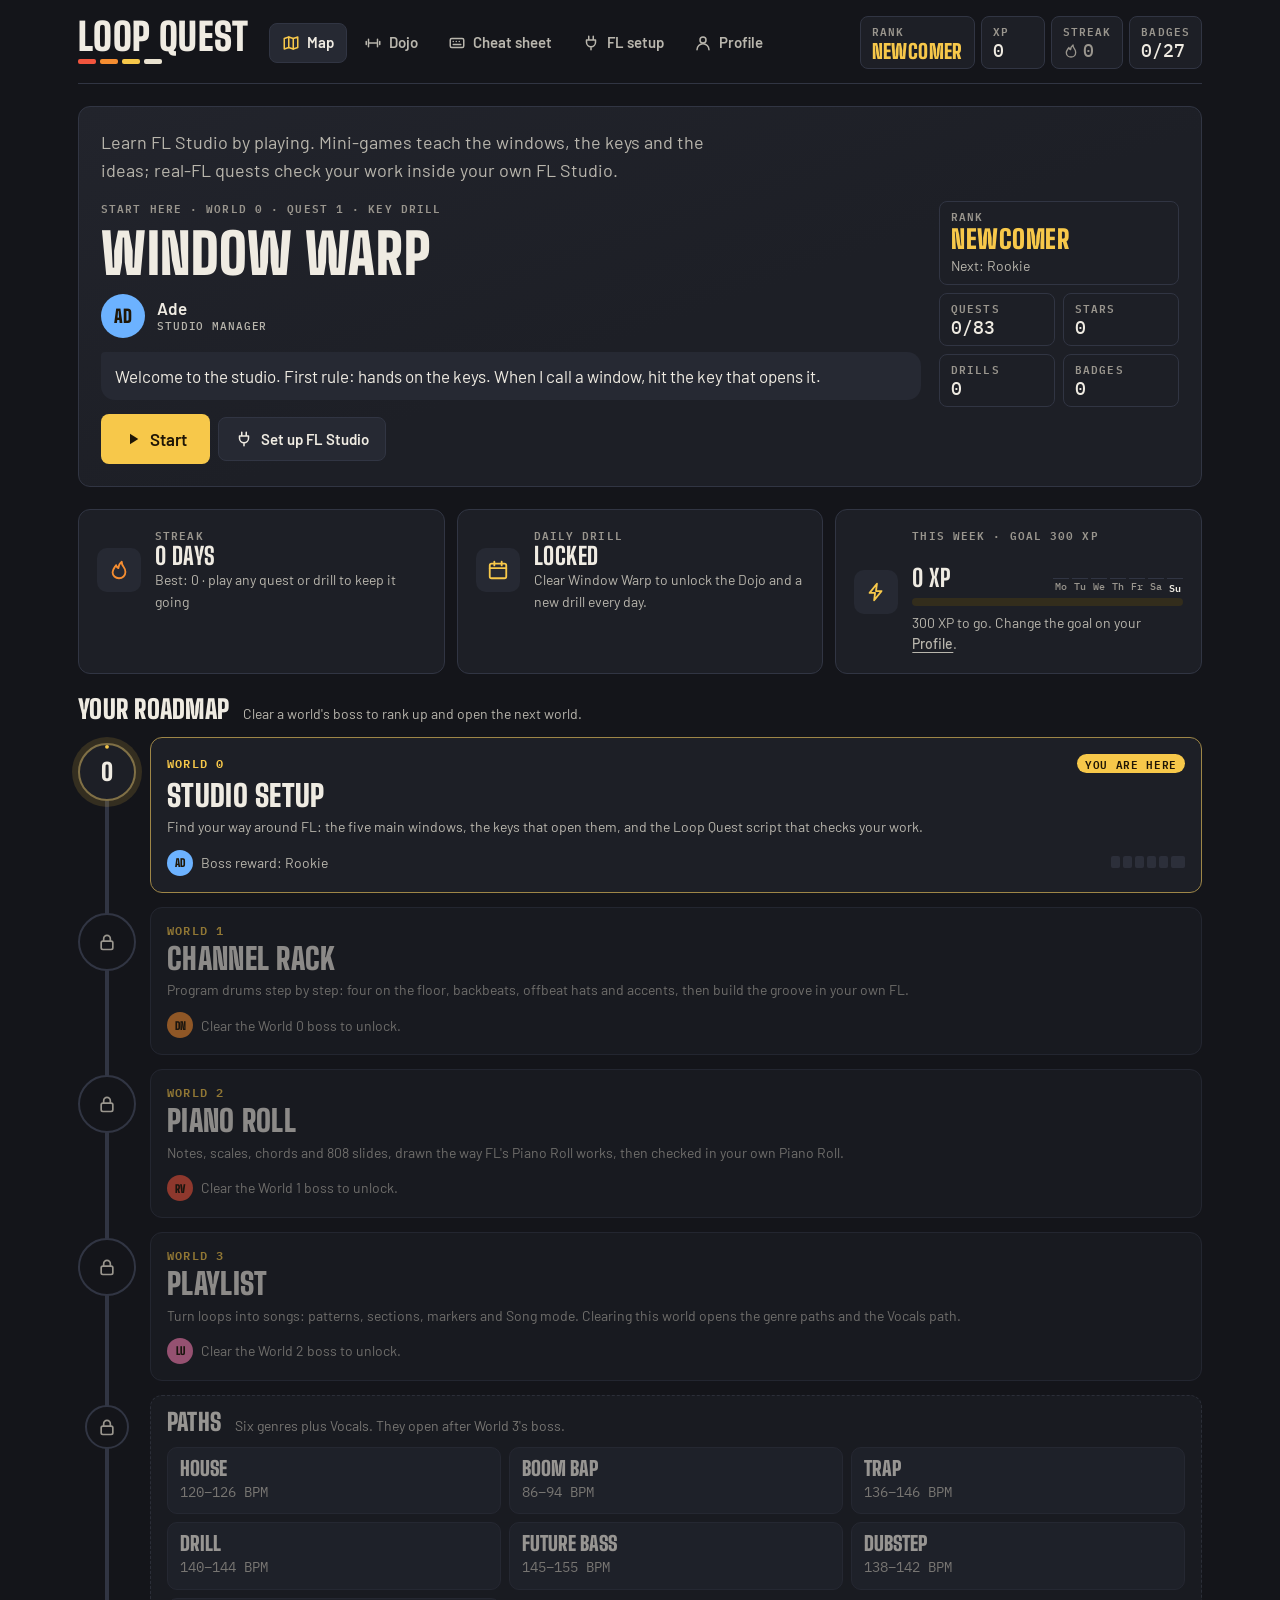
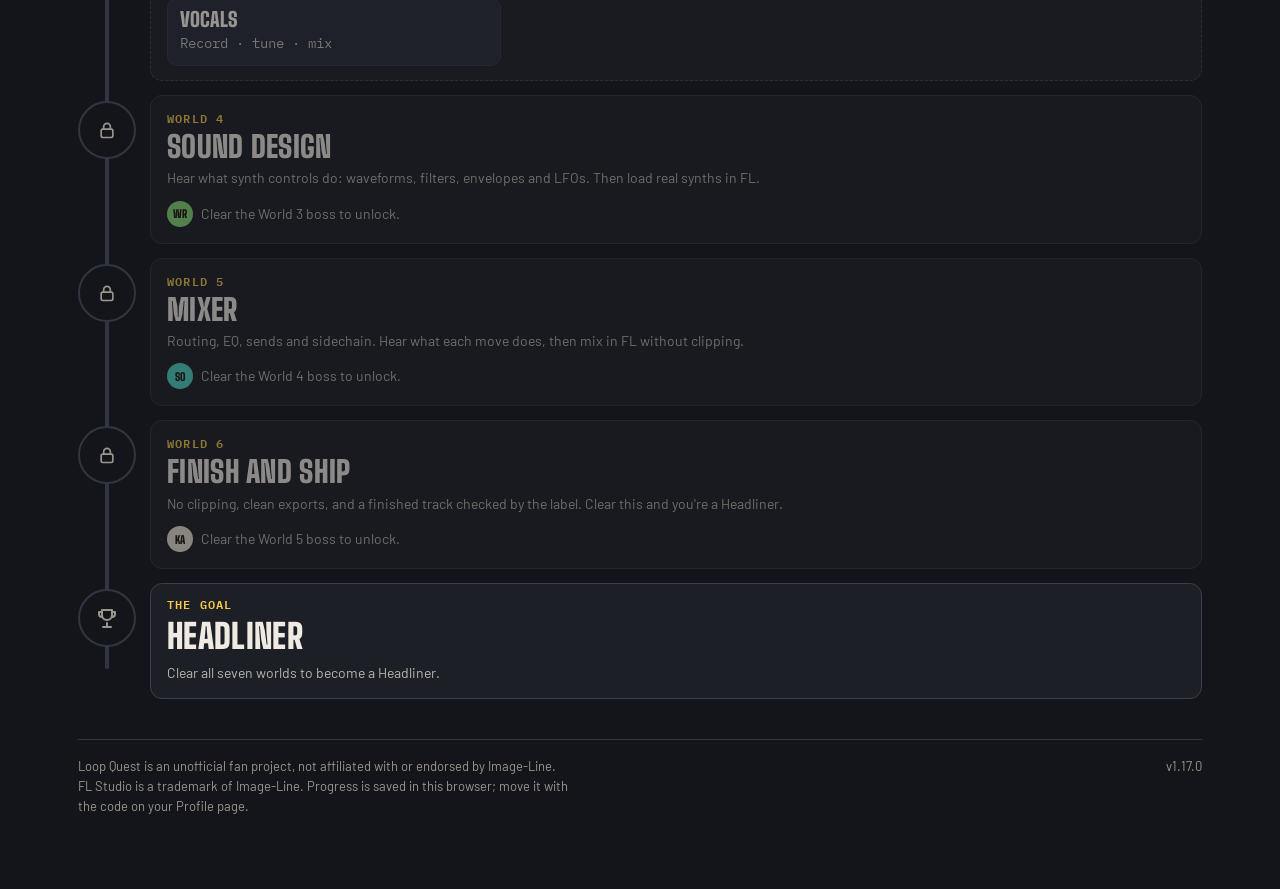
==== commit 39a5e7f5: "Loop Quest v1.17.0: Reverb send in FL (script v4) Co-Authored-By: Claude Opus 5.5 <noreply@anthropic" ====
--- a/loop-quest/index.html
+++ b/loop-quest/index.html
@@ -38,16 +38,16 @@
   <main id="view" class="view" tabindex="-1"></main>
   <footer class="foot">
     <p>Loop Quest is an unofficial fan project, not affiliated with or endorsed by Image-Line. FL Studio is a trademark of Image-Line. Progress is saved in this browser; move it with the code on your Profile page.</p>
-    <p>v1.16.0</p>
+    <p>v1.17.0</p>
   </footer>
 </div>
 <div class="banner" id="banner" aria-live="polite"></div>
 <div class="toasts" id="toasts" aria-live="polite"></div>
 <noscript><p style="padding:16px">Loop Quest needs JavaScript to run.</p></noscript>
 
-<script>(()=>{var pl=Object.defineProperty;var He=(e,t)=>{for(var s in t)pl(e,s,{get:t[s],enumerable:!0})};var _n=e=>document.getElementById(e);function b(e){return String(e).replace(/&/g,"&amp;").replace(/</g,"&lt;").replace(/>/g,"&gt;").replace(/"/g,"&quot;")}function et(e){let t=Math.max(0,e||0),s=Math.floor(t/60);return String(s).padStart(2,"0")+":"+(t-s*60).toFixed(1).padStart(4,"0")}function en(e){let t=Math.max(0,Math.round(e||0));return Math.floor(t/60)+":"+String(t%60).padStart(2,"0")}var $e=(e,t,s)=>Math.min(s,Math.max(t,e));function Ma(e){let t=2166136261;for(let s=0;s<e.length;s++)t^=e.charCodeAt(s),t=Math.imul(t,16777619);return t>>>0}function Fe(e,t=Math.random){let s=e.slice();for(let n=s.length-1;n>0;n--){let o=Math.floor(t()*(n+1));[s[n],s[o]]=[s[o],s[n]]}return s}var fe=(e,t=Math.random)=>e[Math.floor(t()*e.length)];function ut(e=new Date){return e.getFullYear()+"-"+String(e.getMonth()+1).padStart(2,"0")+"-"+String(e.getDate()).padStart(2,"0")}function vn(e){let[t,s,n]=e.split("-").map(Number);return Math.round(Date.UTC(t,s-1,n)/864e5)}var Xn=["C","C#","D","D#","E","F","F#","G","G#","A","A#","B"],tt=e=>Xn[e%12]+Math.floor(e/12),xn=e=>440*Math.pow(2,(e-69)/12),vo=e=>[1,3,6,8,10].includes(e%12),Ta={play:'<path d="M8 5v14l11-7z" fill="currentColor" stroke="none"/>',stop:'<rect x="6" y="6" width="12" height="12" rx="1.5" fill="currentColor" stroke="none"/>',headphones:'<path d="M4 15v-3a8 8 0 0 1 16 0v3"/><rect x="3" y="14" width="5" height="7" rx="1.5"/><rect x="16" y="14" width="5" height="7" rx="1.5"/>',bulb:'<path d="M9 18h6M10 21h4"/><path d="M12 3a6 6 0 0 0-3.6 10.8c.7.5 1.1 1.3 1.1 2.1V16h5v-.1c0-.8.4-1.6 1.1-2.1A6 6 0 0 0 12 3z"/>',restart:'<path d="M4 12a8 8 0 1 0 2.4-5.7"/><path d="M4 4v5h5"/>',arrow:'<path d="M5 12h14M13 6l6 6-6 6"/>',back:'<path d="M19 12H5M11 6l-6 6 6 6"/>',lock:'<rect x="5" y="11" width="14" height="10" rx="2"/><path d="M8 11V8a4 4 0 0 1 8 0v3"/>',check:'<path d="M5 12.5l4.5 4.5L19 7.5"/>',x:'<path d="M6 6l12 12M18 6L6 18"/>',download:'<path d="M12 4v11M7 10l5 5 5-5M5 20h14"/>',upload:'<path d="M12 20V9M7 14l5-5 5 5M5 4h14"/>',copy:'<rect x="9" y="9" width="11" height="11" rx="2"/><path d="M5 15V6a2 2 0 0 1 2-2h8"/>',share:'<circle cx="18" cy="5" r="2.5"/><circle cx="6" cy="12" r="2.5"/><circle cx="18" cy="19" r="2.5"/><path d="M8.2 10.8l7.6-4.4M8.2 13.2l7.6 4.4"/>',link:'<path d="M10 14a4 4 0 0 0 5.7 0l3-3a4 4 0 0 0-5.7-5.7l-1 1"/><path d="M14 10a4 4 0 0 0-5.7 0l-3 3a4 4 0 0 0 5.7 5.7l1-1"/>',image:'<rect x="3" y="4" width="18" height="16" rx="2"/><circle cx="9" cy="10" r="2"/><path d="M21 16l-5-5-9 9"/>',echo:'<path d="M4 9v6"/><path d="M9 7a7 7 0 0 1 0 10"/><path d="M13.5 4.5a11 11 0 0 1 0 15"/><path d="M18 2.5a14 14 0 0 1 0 19"/>',code:'<path d="M8 8l-4 4 4 4M16 8l4 4-4 4"/>',bolt:'<path d="M13 3L5 13h6l-1 8 8-10h-6z"/>',space:'<rect x="3" y="8" width="18" height="8" rx="2"/><path d="M8 12h8"/>',star:'<path d="M12 3.5l2.6 5.3 5.9.9-4.3 4.1 1 5.8-5.2-2.7-5.2 2.7 1-5.8-4.3-4.1 5.9-.9z"/>',flame:'<path d="M12 21c-3.9 0-7-2.8-7-6.5 0-3.2 2.4-5.4 3.8-7.8.4 1.6 1.3 2.8 2.5 3.3C11.6 6.8 13 4.5 15 3c-.3 2.9 1 4.6 2.4 6.3 1 1.3 1.6 2.9 1.6 4.9 0 3.9-3.1 6.8-7 6.8z"/>',map:'<path d="M9 4L3 6v14l6-2 6 2 6-2V4l-6 2-6-2z"/><path d="M9 4v14M15 6v14"/>',dumbbell:'<path d="M6 7v10M18 7v10M3 10v4M21 10v4M6 12h12"/>',plug:'<path d="M9 3v5M15 3v5M6 8h12v3a6 6 0 0 1-12 0V8zM12 17v4"/>',user:'<circle cx="12" cy="8" r="4"/><path d="M4 21a8 8 0 0 1 16 0"/>',keys:'<rect x="3" y="6" width="18" height="12" rx="2"/><path d="M7 10h.01M11 10h.01M15 10h.01M7 14h10"/>',wave:'<path d="M2 12c2-6 4-6 6 0s4 6 6 0 4-6 6 0"/>',sliders:'<path d="M6 4v16M12 4v16M18 4v16"/><rect x="4" y="13" width="4" height="3" rx="1"/><rect x="10" y="7" width="4" height="3" rx="1"/><rect x="16" y="15" width="4" height="3" rx="1"/>',grid:'<rect x="3" y="3" width="7" height="7" rx="1.5"/><rect x="14" y="3" width="7" height="7" rx="1.5"/><rect x="3" y="14" width="7" height="7" rx="1.5"/><rect x="14" y="14" width="7" height="7" rx="1.5"/>',piano:'<rect x="3" y="4" width="18" height="16" rx="2"/><path d="M8 4v10M12 4v16M16 4v10"/>',layers:'<path d="M12 3l9 5-9 5-9-5 9-5z"/><path d="M3 13l9 5 9-5"/>',route:'<circle cx="6" cy="6" r="2.5"/><circle cx="18" cy="18" r="2.5"/><path d="M8.5 6H14a4 4 0 0 1 0 8h-4a4 4 0 0 0 0 8h5.5"/>',pump:'<path d="M3 12h3l2-6 3 12 3-9 2 3h5"/>',file:'<path d="M14 3H7a2 2 0 0 0-2 2v14a2 2 0 0 0 2 2h10a2 2 0 0 0 2-2V8z"/><path d="M14 3v5h5"/>',trophy:'<path d="M8 21h8M12 17v4M7 4h10v5a5 5 0 0 1-10 0V4z"/><path d="M7 6H4v2a3 3 0 0 0 3 3M17 6h3v2a3 3 0 0 1-3 3"/>',calendar:'<rect x="3" y="5" width="18" height="16" rx="2"/><path d="M3 10h18M8 3v4M16 3v4"/>',volume:'<path d="M4 9v6h4l5 4V5L8 9H4z"/><path d="M16 9a4 4 0 0 1 0 6"/>',slice:'<circle cx="6" cy="6" r="3"/><circle cx="6" cy="18" r="3"/><path d="M8.2 8.2L20 20M8.2 15.8L20 4"/>',curve:'<path d="M3 19c7 0 8-14 18-14"/><circle cx="3" cy="19" r="1.6" fill="currentColor"/><circle cx="21" cy="5" r="1.6" fill="currentColor"/>'};function J(e,t=18){return`<svg class="ic" viewBox="0 0 24 24" width="${t}" height="${t}" fill="none" stroke="currentColor" stroke-width="2" stroke-linecap="round" stroke-linejoin="round" aria-hidden="true">${Ta[e]||""}</svg>`}function xo(e,t=18){return`<svg class="ic ${e?"star-on":"star-off"}" viewBox="0 0 24 24" width="${t}" height="${t}" fill="${e?"currentColor":"none"}" stroke="currentColor" stroke-width="1.8" stroke-linejoin="round" aria-hidden="true">${Ta.star}</svg>`}function vs(e,t=16){let s=`<span class="stars" role="img" aria-label="${e} of 3 stars">`;for(let n=1;n<=3;n++)s+=xo(n<=e,t);return s+"</span>"}function Mt(e){return e.split("+").map(t=>`<kbd>${b(t)}</kbd>`).join('<span class="plus">+</span>')}var qa="loopquest.v2",So=[150,300,600,1e3],ul="loopquest.v1";function Yn(){return{v:2,xp:0,quests:{},briefs:{},badges:[],days:[],daily:{},xpDays:{},stats:{dojo:0,fl:0},settings:{volume:.8,weekGoal:300},started:Date.now()}}var _=Yn();function hl(){try{let e=localStorage.getItem(ul);if(!e)return null;let t=JSON.parse(e),s=Yn(),n={l1:"w1-1",l2:"w1-2",l3:"w1-3",l4:"w1-5"};for(let[o,a]of Object.entries(n))t.levels&&t.levels[o]&&(s.quests[a]={stars:t.levels[o].stars||1,best:t.levels[o].best,clears:1});return t.boss&&t.boss.done&&(s.quests["w1-boss"]={stars:t.boss.honor?1:3,honor:!!t.boss.honor,clears:1}),t.briefBpm&&(s.briefs["w1-boss"]=t.briefBpm),s.xp=t.xp||0,s.badges=Array.isArray(t.badges)?t.badges.slice():[],s}catch{return null}}function Pa(e){let t=Yn();if(!e||typeof e!="object")return t;let s=Object.assign(t,e);(typeof s.xp!="number"||!isFinite(s.xp))&&(s.xp=0);for(let n of["quests","briefs","daily","stats","settings","xpDays"])(!s[n]||typeof s[n]!="object"||Array.isArray(s[n]))&&(s[n]=Yn()[n]);for(let n of["badges","days"])Array.isArray(s[n])||(s[n]=[]);return typeof s.settings.volume!="number"&&(s.settings.volume=.8),So.includes(s.settings.weekGoal)||(s.settings.weekGoal=300),s.v=2,s}function Ea(){let e=null;try{let t=localStorage.getItem(qa);t&&(e=JSON.parse(t))}catch{e=null}return _=Pa(e||hl()),_}function fl(e){_=Pa(e),nt()}function nt(){try{localStorage.setItem(qa,JSON.stringify(_))}catch{}}function Ra(){_=Yn(),nt()}var tn=e=>_.quests[e]||null,Ee=e=>!!_.quests[e],Sn=e=>_.quests[e]?_.quests[e].stars:0;function Fa(e,t,s){return s?Math.floor(e/2):e+10*t}function xs(e,t,{stars:s=1,time:n=null,honor:o=!1,variant:a=null}={}){let r=_.quests[e]||null,i=r?Fa(t,r.stars,r.honor):0,l;r?o?l={stars:r.stars,honor:!!r.honor}:r.honor?l={stars:s,honor:!1}:l={stars:Math.max(r.stars,s),honor:!1}:l={stars:o?1:s,honor:!!o},l.clears=(r&&r.clears||0)+1;let c=r&&r.best!=null?r.best:null;l.best=n==null?c:c==null?n:Math.min(c,n),a!=null?l.variant=a:r&&r.variant!=null&&(l.variant=r.variant);let p=Fa(t,l.stars,l.honor),d=Math.max(0,p-i);return _.quests[e]=l,_.xp+=d,Ba(d),Co(),nt(),{gained:d,first:!r,prevStars:r?r.stars:0,stars:l.stars,honor:l.honor}}function Da(e){_.xp+=e,Ba(e),nt()}function Ba(e){if(!e)return;let t=ut();_.xpDays[t]=(_.xpDays[t]||0)+e;let s=Object.keys(_.xpDays).sort();if(s.length>62)for(let n of s.slice(0,s.length-62))delete _.xpDays[n]}function Oa(e=new Date){let t=new Date(e.getFullYear(),e.getMonth(),e.getDate());return t.setDate(t.getDate()-(t.getDay()+6)%7),t}function $o(e=new Date){let t=Oa(e),s=ut(e),n=[],o=!0;for(let a=0;a<7;a++){let r=new Date(t.getFullYear(),t.getMonth(),t.getDate()+a),i=ut(r);n.push({key:i,label:["Mon","Tue","Wed","Thu","Fri","Sat","Sun"][a],xp:_.xpDays[i]||0,today:i===s,future:!o}),i===s&&(o=!1)}return n}var Ss=(e=new Date)=>$o(e).reduce((t,s)=>t+s.xp,0),$s=(e=new Date)=>ut(Oa(e));function Co(){let e=ut();_.days.includes(e)||(_.days.push(e),_.days=_.days.slice(-400))}function vt(){let e=new Set(_.days.map(vn)),t=vn(ut());e.has(t)||(t-=1);let s=0;for(;e.has(t);)s+=1,t-=1;return s}function Cs(){let e=[...new Set(_.days.map(vn))].sort((o,a)=>o-a),t=0,s=0,n=null;for(let o of e)s=n!=null&&o===n+1?s+1:1,t=Math.max(t,s),n=o;return t}var Ls=e=>_.badges.includes(e);function Lo(e){return _.badges.includes(e)?!1:(_.badges.push(e),nt(),!0)}function Ia(e,[t,s]){let n=_.briefs[e];if(typeof n=="number"&&n>=t&&n<=s)return n;let o=t+Math.floor(Math.random()*(s-t+1));return _.briefs[e]=o,nt(),o}function nn(e,t){_.settings[e]=t,nt()}function Ha(){let e=JSON.stringify(_),t=btoa(unescape(encodeURIComponent(e))),s=0;for(let n=0;n<t.length;n++)s=s*31+t.charCodeAt(n)>>>0;return"LQP1."+t+"."+s.toString(36)}function Na(e){let t=String(e||"").trim().split(".");if(t.length!==3||t[0]!=="LQP1")throw new Error("That isn't a Loop Quest progress code.");let s=0;for(let o=0;o<t[1].length;o++)s=s*31+t[1].charCodeAt(o)>>>0;if(s.toString(36)!==t[2])throw new Error("The code is incomplete. Copy all of it and try again.");let n=JSON.parse(decodeURIComponent(escape(atob(t[1]))));return fl(n),_}var de={ctx:null,master:null,drums:null,music:null,duck:null,noise:null,volume:.8,shaper:null};function Ae(){if(de.ctx)return de.ctx.state==="suspended"&&de.ctx.resume(),de.ctx;let e=window.AudioContext||window.webkitAudioContext;if(!e)return null;let t=new e,s=t.createGain();s.gain.value=de.volume;let n=t.createDynamicsCompressor();n.threshold.value=-8,n.ratio.value=4,n.attack.value=.003,n.release.value=.15,s.connect(n),n.connect(t.destination);let o=t.createGain();o.gain.value=1,o.connect(s);let a=t.createBuffer(1,t.sampleRate*2,t.sampleRate),r=a.getChannelData(0);for(let c=0;c<r.length;c++)r[c]=Math.random()*2-1;let i=t.createWaveShaper(),l=new Float32Array(1024);for(let c=0;c<l.length;c++){let p=c/(l.length-1)*2-1;l[c]=Math.tanh(2.2*p)}return i.curve=l,Object.assign(de,{ctx:t,master:s,duck:o,noise:a,shaper:i}),ja(),t}function ja(){let e=de.ctx.createGain();e.gain.value=.9,e.connect(de.master);let t=de.ctx.createGain();t.gain.value=.75,t.connect(de.duck),de.drums=e,de.music=t}function ml(){if(!de.ctx)return;let e=de.ctx.currentTime,t=[de.drums,de.music];for(let s of t)s.gain.cancelScheduledValues(e),s.gain.setValueAtTime(s.gain.value,e),s.gain.linearRampToValueAtTime(0,e+.04);setTimeout(()=>t.forEach(s=>{try{s.disconnect()}catch{}}),400),ja()}var As=()=>de.ctx?de.ctx.currentTime:0,Ce=()=>de;function $n(e){de.volume=e,de.master&&de.master.gain.setTargetAtTime(e,de.ctx.currentTime,.02)}function sn(e,t,{attack:s=.004,peak:n=1,decay:o=.2,sustain:a=0,hold:r=0,release:i=.1}){return e.gain.setValueAtTime(1e-4,t),e.gain.exponentialRampToValueAtTime(Math.max(2e-4,n),t+s),a>0?(e.gain.exponentialRampToValueAtTime(Math.max(2e-4,n*a),t+s+o),e.gain.setValueAtTime(Math.max(2e-4,n*a),t+Math.max(s+o,r)),e.gain.exponentialRampToValueAtTime(1e-4,t+Math.max(s+o,r)+i),t+Math.max(s+o,r)+i):(e.gain.exponentialRampToValueAtTime(1e-4,t+s+o),t+s+o)}function Jn(e,t){let s=de.ctx.createBufferSource();return s.buffer=de.noise,s.loop=!0,s.start(e,Math.random()*1.5),s.stop(e+t+.05),s}function gl(e,{gain:t=1,tune:s=1,decay:n=.42,dest:o}={}){let a=de.ctx,r=a.createOscillator(),i=a.createGain();r.type="sine",r.frequency.setValueAtTime(165*s,e),r.frequency.exponentialRampToValueAtTime(48*s,e+.1);let l=sn(i,e,{attack:.004,peak:t,decay:n});r.connect(i),i.connect(o||de.drums),r.start(e),r.stop(l+.02);let c=Jn(e,.02),p=a.createBiquadFilter();p.type="highpass",p.frequency.value=2500;let d=a.createGain();sn(d,e,{attack:.001,peak:.25*t,decay:.015}),c.connect(p),p.connect(d),d.connect(o||de.drums)}function bl(e,{gain:t=.8,dest:s}={}){let n=de.ctx,o=n.createOscillator(),a=n.createGain();o.type="triangle",o.frequency.setValueAtTime(210,e),o.frequency.exponentialRampToValueAtTime(150,e+.08);let r=sn(a,e,{attack:.002,peak:.5*t,decay:.12});o.connect(a),a.connect(s||de.drums),o.start(e),o.stop(r+.02);let i=Jn(e,.25),l=n.createBiquadFilter();l.type="bandpass",l.frequency.value=3200,l.Q.value=.7;let c=n.createGain();sn(c,e,{attack:.002,peak:.7*t,decay:.2}),i.connect(l),l.connect(c),c.connect(s||de.drums)}function yl(e,{gain:t=.9,dest:s}={}){let n=de.ctx,o=Jn(e,.3),a=n.createBiquadFilter();a.type="bandpass",a.frequency.value=1500,a.Q.value=.9;let r=n.createGain(),i=[0,.011,.022,.033],l=e;r.gain.setValueAtTime(1e-4,e),i.forEach((c,p)=>{l=e+c,r.gain.setValueAtTime(t,l),p<i.length-1&&r.gain.exponentialRampToValueAtTime(t*.15,l+.009)}),r.gain.exponentialRampToValueAtTime(1e-4,l+.18),o.connect(a),a.connect(r),r.connect(s||de.drums)}function Ka(e,{gain:t=.32,open:s=!1,dest:n}={}){let o=de.ctx,a=s?.32:.05,r=Jn(e,a+.05),i=o.createBiquadFilter();i.type="highpass",i.frequency.value=s?7e3:7800;let l=o.createGain();sn(l,e,{attack:.001,peak:t,decay:a}),r.connect(i),i.connect(l),l.connect(n||de.drums)}var kl=(e,t={})=>Ka(e,{...t,open:!0,gain:t.gain||.26}),wl={Kick:gl,Snare:bl,Clap:yl,Hat:Ka,"Open hat":kl};function se(e,t,s){let n=wl[e];n&&n(t,s)}function xt(e,{midi:t=36,dur:s=.5,gain:n=.8,slides:o=[],dest:a}={}){let r=de.ctx,i=r.createOscillator();i.type="sine";let l=xn(t);i.frequency.setValueAtTime(l*1.9,e),i.frequency.exponentialRampToValueAtTime(l,e+.03);for(let h of o){let m=xn(h.midi);i.frequency.setValueAtTime(l,h.at),i.frequency.exponentialRampToValueAtTime(m,h.at+Math.max(.03,h.time)),l=m}let c=r.createGain();c.gain.value=1.4;let p=r.createGain(),d=sn(p,e,{attack:.005,peak:n,decay:.08,sustain:.8,hold:s,release:.15}),u=r.createWaveShaper();u.curve=de.shaper.curve,i.connect(c),c.connect(u),u.connect(p),p.connect(a||de.drums),i.start(e),i.stop(d+.05)}function Se(e,t={}){let s=de.ctx,{midi:n=60,freq:o=null,dur:a=.3,wave:r="sawtooth",cutoff:i=2400,q:l=.8,attack:c=.005,decay:p=.25,sustain:d=.55,release:u=.2,gain:h=.22,unison:m=1,spread:$=14,lfo:q=null,dest:S=null,filterEnv:w=0}=t,y=o||xn(n),k=s.createBiquadFilter();k.type="lowpass",k.Q.value=l,k.frequency.setValueAtTime(i,e),w&&(k.frequency.setValueAtTime(Math.min(18e3,i*(1+w)),e),k.frequency.exponentialRampToValueAtTime(i,e+c+p));let P=s.createGain(),L=sn(P,e,{attack:c,peak:h,decay:p,sustain:d,hold:a,release:u});k.connect(P),P.connect(S||de.music);let A=[],M=Math.max(1,m);for(let v=0;v<M;v++){let f=s.createOscillator();f.type=r,f.frequency.value=y,f.detune.value=M===1?0:(v/(M-1)*2-1)*$;let F=s.createGain();F.gain.value=1/Math.sqrt(M),f.connect(F),F.connect(k),f.start(e),f.stop(L+.05),A.push(f)}if(q&&q.rate>0){let v=s.createOscillator();v.type=q.shape||"sine",v.frequency.value=q.rate;let f=s.createGain();f.gain.value=q.depth||i*.85,v.connect(f),f.connect(k.frequency),v.start(e),v.stop(L+.05)}return L}var ht=(e,{midi:t=60,dur:s=.4,gain:n=.28,dest:o}={})=>Se(e,{midi:t,dur:s,wave:"triangle",cutoff:3200,attack:.004,decay:.5,sustain:.25,release:.3,gain:n,dest:o}),St=(e,{midi:t=60,dur:s=.5,gain:n=.12,dest:o}={})=>Se(e,{midi:t,dur:s,wave:"sawtooth",cutoff:4200,unison:5,spread:22,attack:.02,decay:.3,sustain:.7,release:.35,gain:n,dest:o}),Tt=(e,{midi:t=72,dur:s=.2,gain:n=.2,dest:o}={})=>Se(e,{midi:t,dur:s,wave:"square",cutoff:1800,filterEnv:3,attack:.002,decay:.18,sustain:.1,release:.15,gain:n,dest:o}),Ft=(e,{midi:t=60,dur:s=1.5,gain:n=.1,dest:o}={})=>Se(e,{midi:t,dur:s,wave:"sawtooth",cutoff:1400,unison:3,spread:12,attack:.3,decay:.4,sustain:.8,release:.8,gain:n,dest:o});function Qa(e,t=2,{gain:s=.25,dest:n}={}){let o=de.ctx,a=Jn(e,t+.1),r=o.createBiquadFilter();r.type="bandpass",r.Q.value=2,r.frequency.setValueAtTime(300,e),r.frequency.exponentialRampToValueAtTime(7e3,e+t);let i=o.createGain();i.gain.setValueAtTime(1e-4,e),i.gain.exponentialRampToValueAtTime(s,e+t*.95),i.gain.exponentialRampToValueAtTime(1e-4,e+t+.05),a.connect(r),r.connect(i),i.connect(n||de.master)}function Ga(e,{depth:t=.8,release:s=.25}={}){let n=de.duck.gain;n.setValueAtTime(Math.max(1e-4,1-t),e),n.setTargetAtTime(1,e+.01,Math.max(.01,s/3))}function vl(){de.duck&&(de.duck.gain.cancelScheduledValues(de.ctx.currentTime),de.duck.gain.setValueAtTime(1,de.ctx.currentTime))}function Wa(){let e=Ae();if(!e)return;let t=e.currentTime+.04;[72,76,79,84].forEach((s,n)=>Se(t+n*.085,{midi:s,dur:.12,wave:"triangle",cutoff:5e3,decay:.2,sustain:.3,release:.25,gain:.2,dest:de.master}))}function Va(){let e=Ae();if(!e)return;let t=e.currentTime+.05;[[60,0],[64,.09],[67,.18],[72,.27]].forEach(([s,n])=>Se(t+n,{midi:s,dur:.1,wave:"sawtooth",cutoff:2600,unison:2,spread:8,attack:.01,decay:.12,sustain:.5,release:.15,gain:.07,dest:de.master}));for(let s of[60,64,67,72,76])Se(t+.38,{midi:s,dur:.55,wave:"sawtooth",cutoff:3200,unison:3,spread:10,attack:.02,decay:.3,sustain:.6,release:.5,gain:.05,dest:de.master})}function Ke(){let e=Ae();e&&Se(e.currentTime+.01,{midi:84,dur:.05,wave:"sine",decay:.25,sustain:.1,release:.2,gain:.18,dest:de.master})}function Qe(){let e=Ae();e&&Se(e.currentTime+.01,{midi:40,dur:.08,wave:"square",cutoff:600,decay:.12,sustain:.1,release:.1,gain:.12,dest:de.master})}var Wt=null,Me=class{constructor({bpm:t=120,steps:s=16,stepsPerBeat:n=4,swing:o=0,schedule:a,onStep:r,onStop:i,loops:l=0}){Object.assign(this,{bpm:t,steps:s,stepsPerBeat:n,swing:o,schedule:a,onStep:r,onStop:i,loops:l}),this.playing=!1}get stepDur(){return 60/this.bpm/this.stepsPerBeat}start(){let t=Ae();if(!t)return!1;Wt&&Wt!==this&&Wt.stop(),Wt=this,this.step=0,this.loop=0,this.queue=[],this.next=t.currentTime+.08,this.playing=!0,this.tick(),this.timer=setInterval(()=>this.tick(),25);let s=()=>{if(!this.playing)return;let n=null;for(;this.queue.length&&this.queue[0].time<=de.ctx.currentTime;)n=this.queue.shift();if(n){if(this.loops&&n.loop>=this.loops){this.stop(!0);return}this.onStep&&this.onStep(n.step,n.loop)}requestAnimationFrame(s)};return requestAnimationFrame(s),!0}tick(){let t=de.ctx;if(!this.playing||!t)return;let s=this.stepDur;for(;this.next<t.currentTime+.12;){let n=this.next;this.swing&&this.stepsPerBeat===4&&this.step%2===1&&(n+=s*this.swing*.4),(!this.loops||this.loop<this.loops)&&this.schedule(this.step,n,s,this.loop),this.queue.push({time:n,step:this.step,loop:this.loop}),this.next+=s,this.step+=1,this.step>=this.steps&&(this.step=0,this.loop+=1)}}stop(t=!1){this.playing&&(this.playing=!1,clearInterval(this.timer),this.queue=[],Wt===this&&(Wt=null),t||ml(),vl(),this.onStop&&this.onStop(t))}};function Zn(){Wt&&Wt.stop()}var za=["#f7c84a","#ef6b4a","#f39a3d","#7fd8ff","#8fd3a8","#e98bd0"],Ua=()=>{try{return matchMedia("(prefers-reduced-motion: reduce)").matches}catch{return!1}};function xl(e=90){if(Ua()||!document.body)return;let t=document.createElement("div");t.className="confetti",t.setAttribute("aria-hidden","true");for(let s=0;s<e;s++){let n=document.createElement("i");n.style.left=(Math.random()*100).toFixed(1)+"vw",n.style.background=za[s%za.length],n.style.setProperty("--dx",((Math.random()*2-1)*18).toFixed(1)+"vw"),n.style.setProperty("--r",(Math.random()*900-450).toFixed(0)+"deg"),n.style.animationDelay=(Math.random()*.35).toFixed(2)+"s",n.style.animationDuration=(1.7+Math.random()*1.3).toFixed(2)+"s",s%3===0&&n.classList.add("round"),t.appendChild(n)}document.body.appendChild(t),setTimeout(()=>t.remove(),3600)}var Ms=0,Ts=[];function Fs(e){let t=document.getElementById("banner");if(t){if(t.firstChild){Ts.push(e);return}_a(t,e)}}function _a(e,{eyebrow:t="",title:s,sub:n="",ic:o="trophy",sound:a=!0,burst:r=!0}){clearTimeout(Ms),e.innerHTML=`<div class="banner-card"><span class="banner-ic">${J(o,26)}</span><div class="banner-text">`+(t?`<div class="eyebrow">${b(t)}</div>`:"")+`<div class="banner-title">${b(s)}</div>${n?`<p>${b(n)}</p>`:""}</div><button type="button" class="banner-x" aria-label="Close">${J("x",16)}</button></div>`,e.classList.remove("out"),a&&Va(),r&&xl(),Ms=setTimeout(Ao,6e3)}function Ao(){let e=document.getElementById("banner");!e||!e.firstChild||e.classList.contains("out")||(clearTimeout(Ms),e.classList.add("out"),setTimeout(()=>{e.innerHTML="",e.classList.remove("out"),Ts.length&&_a(e,{...Ts.shift(),burst:!1})},Ua()?0:220))}function Xa(){Ts.length=0;let e=document.getElementById("banner");e&&(clearTimeout(Ms),e.innerHTML="")}function Ya(){let e=document.getElementById("banner");e&&(e.addEventListener("click",t=>{t.target.closest(".banner-x")&&Ao()}),document.addEventListener("keydown",t=>{t.key==="Escape"&&Ao()}))}var es={url:"https://www.image-line.com/fl-studio-learning/fl-studio-online-manual/html/basics_shortcuts.htm",checked:"September 2026"},qs=[{task:"Select (highlight)",how:[["Ctrl/Cmd+Left-click drag","draw a box around notes or clips"],["Ctrl/Cmd+Shift+Left-click","add to the selection"],["Ctrl/Cmd+A","select all"],["E","Select tool"]]},{task:"Delete",how:[["Right-click","delete notes, or clips in the Playlist"],["Del","delete what's selected"],["D","Delete tool"]]},{task:"Copy, cut, paste",how:[["Ctrl/Cmd+C","copy"],["Ctrl/Cmd+X","cut"],["Ctrl/Cmd+V","paste"]]},{task:"Duplicate",how:[["Ctrl/Cmd+B","copy the selection to the right"],["Shift+Left-click drag","clone a selection by dragging it"]]},{task:"Undo",how:[["Ctrl/Cmd+Z","undo; press again to redo"],["Ctrl/Cmd+Alt/Opt+Z","keep stepping back"]]},{task:"Move off the grid",how:[["Alt/Opt","hold while dragging to bypass snap"],["Backspace","turn snap on or off"]]},{task:"Move and transpose notes",how:[["Shift+Up / Down","move the selection up or down"],["Ctrl/Cmd+Up / Down","transpose an octave"],["Shift+Left / Right","move the selection in time"]]},{task:"Quantize",how:[["Ctrl/Cmd+Q","quick quantize (Piano Roll)"],["Alt/Opt+Q","open the Quantize tool"]]},{task:"Zoom",how:[["PgUp / PgDn","zoom in and out"],["Ctrl/Cmd+Right-click","zoom on the selection"]]},{task:"Mute",how:[["T","Mute tool"],["Alt/Opt+M","mute the selection"],["Alt/Opt+Shift+M","unmute it"]]},{task:"Play and record",how:[["Space","play or stop"],["L","Pattern or Song mode"],["R","recording on or off"]]},{task:"Save and export",how:[["Ctrl/Cmd+S","save"],["Ctrl/Cmd+N","save a new version"],["Ctrl/Cmd+R","export a WAV"]]}],qt=[{id:"global",name:"Global and files",icon:"file",note:"These work anywhere in FL.",rows:[["Ctrl/Cmd+Z","Undo the last edit; press again to redo it","e"],["Ctrl/Cmd+Alt/Opt+Z","Undo step by step","e"],["Ctrl/Cmd+S","Save","e"],["Ctrl/Cmd+Shift+S","Save as\u2026"],["Ctrl/Cmd+N","Save a new version of the project","e"],["Ctrl/Cmd+O","Open a project"],["Alt/Opt+0\u20269","Open recent file 0 to 9"],["Ctrl/Cmd+R","Export a WAV file","e"],["Ctrl/Cmd+Shift+R","Export an MP3 file","e"],["Ctrl/Cmd+Shift+M","Export a MIDI file"],["F3","Open the tool selector for the active window"],["Alt/Opt+Shift+Space","Add a short space when typing text"],["Alt/Opt+Ctrl/Cmd+Space","Add a long space when typing text"]]},{id:"windows",name:"Windows",icon:"layers",note:"Each F-key shows or hides its window. On laptops, hold Fn if the F-keys change volume or brightness.",rows:[["F5","Show or hide the Playlist","e"],["F6","Show or hide the Channel Rack (step sequencer)","e"],["F7","Show or hide the Piano Roll","e"],["F8","Open the Plugin Picker","e"],["F9","Show or hide the Mixer","e"],["Alt/Opt+F8","Show or hide the Browser","e"],["F10","Show or hide the MIDI settings"],["F11","Show or hide the song info window"],["F12","Close all windows","e"],["Tab","Cycle through the open windows","e"],["Enter","Maximize or restore the Playlist"],["Esc","Close a window"],["F1","Open the FL Studio manual"],["Ctrl/Cmd+Shift+H","Arrange the windows"]]},{id:"transport",name:"Play and record",icon:"play",rows:[["Space","Start or stop playback","e"],["Ctrl/Cmd+Space","Start or pause playback"],["L","Switch between Pattern and Song mode","e"],["R","Turn recording on or off","e"],["Ctrl/Cmd+M","Metronome on or off (in the Piano Roll this imports a MIDI file instead)","e"],["Ctrl/Cmd+P","Metronome count-in before recording (toggle)"],["Ctrl/Cmd+I","Wait for input before recording starts (toggle)"],["Ctrl/Cmd+E","Step edit mode (toggle)"],["Ctrl/Cmd+B","Blend notes while recording (toggle; in the Playlist and Piano Roll it duplicates instead)"],["Ctrl/Cmd+T","Typing keyboard to piano (toggle)","e"],["Alt/Opt+Numpad 2\u20136","Change the octave of the typing keyboard"],["Ctrl/Cmd+H","Stop all sound (panic)","e"],["Backspace","Snap: switch between Line and None"],["Numpad 0","Fast forward"],["Numpad *","Next bar (Song mode)"],["Numpad /","Previous bar (Song mode)"]]},{id:"patterns",name:"Patterns",icon:"grid",rows:[["F4","Go to the next empty pattern and name it","e"],["Ctrl/Cmd+F4","Go to the next empty pattern, no name dialog"],["F2","Rename the selected pattern (press again for a random color)","e"],["Numpad Plus","Next pattern"],["Numpad Minus","Previous pattern"],["Numpad 1\u20269","Select pattern 1 to 9"]]},{id:"rack",name:"Channel Rack",icon:"grid",rows:[{h:"Steps"},["Left-click a step","Turn the step on","e"],["Right-click a step","Turn the step off","e"],["Ctrl/Cmd+C","Copy the channel's steps or notes","e"],["Ctrl/Cmd+X","Cut the channel's steps or notes"],["Ctrl/Cmd+V","Paste steps or notes","e"],["Shift+Ctrl/Cmd+Left","Shift the steps left"],["Shift+Ctrl/Cmd+Right","Shift the steps right"],{h:"Channels"},["Up / Down","Select the channel above or below"],["Shift+Up / Down","Move the channel selection up or down"],["Alt/Opt+Up / Down","Move the selected channels up or down"],["Shift+Mouse wheel","Move the selected channel up or down"],["1\u20269, 0","Mute or unmute the first 10 channels"],["Ctrl/Cmd+1\u20269, 0","Solo or unsolo the first 10 channels"],["Alt/Opt+C","Clone the selected channels (settings, not notes)","e"],["Alt/Opt+Del","Delete the selected channels","e"],["Right-click a channel button","Menu to rename, recolor or delete the channel"],["Ctrl/Cmd+L","Route the selected channels to free mixer tracks","e"],["Alt/Opt+M","Show or hide the mixer track selectors"],["Alt/Opt+G","Group the selected channels"],["Page Up / Page Down","Next or previous channel group"],["Alt/Opt+Z","Zip the selected channels"],["Alt/Opt+U","Unzip the selected channels"],["Shift+Mouse wheel on the title bar","Change the selected pattern"],[{win:"Ctrl+Enter",mac:"Cmd+Return"},"Focus the Playlist"],["Ctrl/Cmd+Alt/Opt+R","Force re-stretch of all audio clip channels"]]},{id:"piano",name:"Piano Roll",icon:"piano",rows:[{h:"Tools"},["P","Draw tool (pencil)","e"],["B","Paint tool","e"],["D","Delete tool","e"],["E","Select tool","e"],["C","Slice tool","e"],["T","Mute tool","e"],["Y","Playback tool"],["Z","Zoom tool"],["S","Slide notes (toggle)","e"],["O","Portamento (toggle)"],{h:"Mouse"},["Left-click","Draw a note (Draw tool)","e"],["Right-click","Delete notes","e"],["Ctrl/Cmd+Left-click drag","Select","e"],["Ctrl/Cmd+Shift+Left-click","Add to the selection","e"],["Shift+Left-click drag","Clone the selection","e"],["Alt/Opt","Hold to bypass snap","e"],["Double-click a note","Open the note's properties"],["Left-Shift+Left-click","Add and resize notes"],["Draw tool+Shift","Extend the note length"],["Right-Shift+Left-click","Slice notes"],["Right-Shift+Right-click","Slice notes and delete the smaller part"],["Right-Alt/Opt+Right-click","Quantize the selection"],["Left-Alt/Opt+Right-click","Audio preview"],["Alt/Opt+Mouse wheel","Change the selected notes' property (like velocity)"],["Shift+Alt/Opt+Mouse wheel on notes","Nudge notes"],["Double right-click a ghost note","Swap to that ghost note's channel"],["Ctrl/Cmd+Right-click","Zoom on the selection"],["Middle-click drag","Pan the view"],["Left-Shift+Right-click","Pan the view"],["Middle-click+Right-click","Open the tool menu"],{h:"Select and edit"},["Ctrl/Cmd+A","Select all","e"],["Ctrl/Cmd+D","Deselect","e"],["Shift+I","Invert the selection"],["Shift+C","Select by color"],["Shift+R","Select at random"],["Shift+M","Select groups of notes at random"],["Ctrl/Cmd+C","Copy","e"],["Ctrl/Cmd+X","Cut","e"],["Ctrl/Cmd+V","Paste","e"],["Shift+Ctrl/Cmd+V","Paste from the MIDI clipboard"],["Ctrl/Cmd+B","Duplicate the selection to the right","e"],["Del","Delete the selection","e"],["Shift+Up / Down","Move the selection up or down","e"],["Ctrl/Cmd+Up / Down","Transpose the selection an octave","e"],["Shift+Left / Right","Move the selection left or right","e"],["Alt/Opt+Arrow keys","Nudge the position"],["Ctrl/Cmd+Left / Right","Select the time before or after the selection"],[{win:"Ctrl+Enter",mac:"Cmd+Return"},"Select the time around the selection"],["Ctrl/Cmd+Delete","Delete space equal to the selection"],["Ctrl/Cmd+Insert","Insert space equal to the selection"],["Ctrl/Cmd+Q","Quick quantize","e"],["Ctrl/Cmd+L","Quick legato","e"],["Ctrl/Cmd+U","Quick chop"],["Ctrl/Cmd+G","Glue the selected notes"],["Shift+G","Group the selection"],["Alt/Opt+G","Ungroup the selected notes"],["Shift+D","Discard the selected note lengths"],["Alt/Opt+M","Mute the selection"],["Alt/Opt+Shift+M","Unmute the selection"],["Alt/Opt+C","Change the color of the selected notes"],["Shift+N","Turn off the selected chord"],["Ctrl/Cmd+I","Insert the current controller value"],["Ctrl/Cmd+M","Import a MIDI file"],{h:"Tool windows"},["Alt/Opt+Q","Quantize tool","e"],["Alt/Opt+S","Strum tool","e"],["Alt/Opt+A","Arpeggiator"],["Alt/Opt+E","Riff machine"],["Alt/Opt+F","Flam"],["Alt/Opt+K","Limit tool"],["Alt/Opt+L","Articulate tool"],["Alt/Opt+O","LFO tool"],["Alt/Opt+R","Randomize tool"],["Alt/Opt+U","Chop tool"],["Alt/Opt+W","Claw machine"],["Alt/Opt+X","Scale levels tool"],["Alt/Opt+Y","Score flipper"],{h:"View and channels"},["Alt/Opt+V","Ghost channels on or off","e"],["PgUp / PgDn","Zoom in or out","e"],["Backspace","Global snap on or off"],["Alt/Opt+B","Note helpers"],["Alt/Opt+N","Switch the waveform helper view"],["M","Keyboard view mode (toggle)"],["F","Show the next property in the event lane"],["Shift+F","Cycle through note properties"],["G","Select the channel above"],["K","Select the channel below"],["H","Select the channel above that has notes"],["J","Select the channel below that has notes"],["Shift+H","Select the next channel with notes"],["Shift+K","Select the next channel"],["Ctrl/Cmd+Alt/Opt+G","Grid color"],["Ctrl/Cmd+Alt/Opt+Home","Allow resizing from the left"]]},{id:"playlist",name:"Playlist",icon:"layers",rows:[{h:"Tools"},["P","Draw tool (pencil)","e"],["B","Paint tool","e"],["D","Delete tool","e"],["E","Select tool","e"],["C","Slice tool","e"],["T","Mute tool","e"],["S","Slip edit tool"],["Y","Playback tool"],["Z","Zoom tool"],{h:"Mouse"},["Right-click","Delete (switches to the Delete tool)","e"],["Double right-click","Switch to the Mute tool"],["Ctrl/Cmd+Left-click drag","Select","e"],["Ctrl/Cmd+Shift+Left-click","Add to the selection"],["Shift+Left-click drag","Clone the selection","e"],["Alt/Opt","Hold to bypass snap","e"],["Double-click a clip","Open its properties"],["Left-Shift+Left-click","Resize with ripple editing"],["Right-Shift+Left-click","Slice a clip"],["Right-Shift+Right-click","Slice and delete the smaller part"],["Alt/Opt+Right-Shift","Hold for snap-free slice mode"],["Right-Alt/Opt+Left-click","Mute the selection"],["Alt/Opt+Right-click","Audition the selected clip"],["Alt/Opt+Left-click a track mute switch","Mute or unmute all grouped tracks"],["Shift+Mouse wheel over the track area","Re-order clip tracks"],["Shift+Alt/Opt+Mouse wheel on clips","Nudge the clip position"],["Ctrl/Cmd+Right-click","Zoom on the selection"],["Ctrl/Cmd+Shift+Right-click","Zoom to the selected clip"],["Middle-click drag","Pan the view"],["Left-Shift+Right-click","Pan the view"],["Middle-click+Right-click","Open the tool menu"],{h:"Select and edit"},["Ctrl/Cmd+A","Select all","e"],["Ctrl/Cmd+D","Deselect"],["Shift+I","Invert the selection"],["Shift+C","Select all clips from the same source"],["Ctrl/Cmd+C","Copy","e"],["Ctrl/Cmd+X","Cut"],["Ctrl/Cmd+V","Paste","e"],["Ctrl/Cmd+B","Duplicate the selection to the right","e"],["Del","Delete selected clip/pattern source data"],["Insert","Slice the clip at the cursor"],["Shift+Up / Down","Move the selection up or down"],["Shift+Left / Right","Move the selection left or right"],["Ctrl/Cmd+Left / Right","Select the time before or after the selection"],[{win:"Ctrl+Enter",mac:"Cmd+Return"},"Select the time around the selection"],["Ctrl/Cmd+Del","Delete space in the timeline selection"],["Ctrl/Cmd+Ins","Add space for the timeline selection"],["7 / 8","Transpose down or up"],["9","Reverse (audio clips)"],["Shift+G","Group the selected clips"],["Alt/Opt+G","Ungroup the selection"],["Alt/Opt+M","Mute the selection"],["Alt/Opt+Shift+M","Unmute the selection"],["Shift+Q","Quick quantize clip start times"],["Shift+M","Switch the stretch mode"],["Ctrl/Cmd+Alt/Opt+C","Consolidate the selected clips, from the first clip"],["Ctrl/Cmd+Alt/Opt+Shift+C","Consolidate the selected clips, from the start of the Playlist"],{h:"Markers and song"},["Alt/Opt+T","Add a time marker","e"],["Ctrl/Cmd+T","Add a time marker"],["Shift+Alt/Opt+T","Set a time signature"],["Alt/Opt+Numpad / or *","Jump to the next or previous song marker"],["Home","Move the play marker to the start","e"],["Ctrl/Cmd+P","Performance mode (toggle)"],{h:"View"},["PgUp / PgDn","Zoom in or out","e"],["5","Zoom on the selection"],["6","Zoom on performance clips"],["Shift+0","Center the Playlist on the play head"],["Shift+1 to 3","Horizontal zoom levels 1 to 3"],["Shift+4","Horizontal zoom: show all"],["Shift+5","Zoom to the selection"],["Shift+6","Fit the performance zone"],["Backspace","Global snap on or off"],["Alt/Opt+P","Open the Picker panel"],["Ctrl/Cmd+F8","Open the Project picker"],["Ctrl/Cmd+Alt/Opt+G","Grid color"],["Ctrl/Cmd+Alt/Opt+Home","Toggle resizing from the left"]]},{id:"mixer",name:"Mixer",icon:"sliders",rows:[["S","Solo the current track","e"],["Alt/Opt+S","Solo the track and everything routed to or from it"],["F2","Rename the selected track","e"],["Ctrl/Cmd+L","Link the selected channels to the selected track","e"],["Shift+Ctrl/Cmd+L","Link the selected channels, starting from the selected track"],["Alt/Opt+L","Select the channels linked to the selected track"],["Alt/Opt+Left / Right","Move the selected tracks left or right"],["Shift+Mouse wheel","Move the selected tracks left or right"],["Ctrl/Cmd+A","Select all mixer tracks"],["Ctrl/Cmd+Shift+Left-click","Select several mixer tracks"],["Alt/Opt+R","Render the armed tracks to WAV"],["Alt/Opt+W","Wave view in the peak meters (toggle)"],["Ctrl/Cmd+Shift+S","Save the mixer track state"],[{win:"Ctrl+Enter",mac:"Cmd+Return"},"Show or hide the track properties"]]},{id:"browser",name:"Browser",icon:"map",rows:[["Enter","Replace the selected channel with the Browser item","e"],["Ctrl+Alt+Left-click","Replace the selected channel with the Browser item"],["Shift+Up / Down","Step through items with a preview","e"],["Shift+Left-click","Select several items"],["Right-click","Start preview playback from the cursor position"]]}],Sl=()=>/Mac|iPhone|iPad|iPod/i.test(navigator.userAgentData&&navigator.userAgentData.platform||navigator.platform||navigator.userAgent||""),Ln=()=>_.settings.os||(Sl()?"mac":"win");function ft(e,t="win"){if(e&&typeof e=="object")return t==="mac"?e.mac:e.win;let s=t==="mac";return String(e).replace(/Ctrl\/Cmd/g,s?"Cmd":"Ctrl").replace(/Alt\/Opt/g,s?"Opt":"Alt").replace(/Enter\/Return/g,s?"Return":"Enter")}function Za(e,t){return ft(e,t).split("+").map(s=>s.trim().replace(/\bPlus\b/,"+").replace(/\bMinus\b/,"\u2212")).filter(Boolean).map(s=>({text:s,mouse:/click|wheel|drag|tool/i.test(s)}))}var Cn=e=>e.rows.filter(t=>Array.isArray(t));var Vt=e=>qt.find(t=>t.id===e),$l={highlight:"select",erase:"delete",remove:"delete",clone:"duplicate",redo:"undo",loop:"pattern"};function er(e,t,s){return Mo(e.action+" "+ft(e.keys,s)+" "+ft(e.keys,s==="mac"?"win":"mac")+" "+e.section.name,t)}function Mo(e,t){let s=String(t||"").trim().toLowerCase();if(!s)return!0;let n=String(e).toLowerCase(),o=n.replace(/\s+/g,"");return s.split(/\s+/).every(a=>{if(n.includes(a)||o.includes(a))return!0;let r=$l[a];return!!r&&new RegExp("\\b"+r+"\\b").test(n)})}var Ja=e=>e.id==="global"?"Anywhere in FL":e.id==="windows"||e.id==="transport"||e.id==="patterns"?"In FL":`In the ${e.name}`;function ts(e=null,t=8,s=Math.random,n="win"){let o=e?Cn(Vt(e)).map(c=>({r:c,s:Vt(e)})):qt.flatMap(c=>Cn(c).map(p=>({r:p,s:c}))),a=new Map,r=new Map;for(let c of o){let p=ft(c.r[0],n);a.set(p,(a.get(p)||0)+1),r.set(c.r[1],(r.get(c.r[1])||0)+1)}let i=o.filter(c=>a.get(ft(c.r[0],n))===1&&r.get(c.r[1])===1);return Fe(i,s).slice(0,t).map((c,p)=>{let d=ft(c.r[0],n),u=i.filter($=>$!==c&&$.s===c.s),h=Fe(u.length>=3?u:i.filter($=>$!==c),s).slice(0,3),m=`${d}: ${c.r[1].charAt(0).toLowerCase()+c.r[1].slice(1)}.`;return p%2===0?{q:`${Ja(c.s)}, what does ${d} do?`,options:[c.r[1],...h.map($=>$.r[1])],answer:0,explain:m}:{q:`${Ja(c.s)}: \u201C${c.r[1]}\u201D. Which keys do that?`,options:[d,...h.map($=>ft($.r[0],n))],answer:0,explain:m}})}function Cl(e){return ts(e,999).length}var Pt=qt.filter(e=>Cl(e.id)>=6).map(e=>e.id);function tr(e="win"){let t=[`# FL Studio cheat sheet (${e==="mac"?"Mac":"Windows"})`,"",`From Image-Line's official shortcut list (${es.url}), checked ${es.checked}. Made with Loop Quest.`,"","## Most-used moves","","| Task | How |","| --- | --- |"];for(let s of qs)t.push(`| ${s.task} | ${s.how.map(([n,o])=>`${ft(n,e)}: ${o}`).join("; ")} |`);for(let s of qt){t.push("",`## ${s.name}`,""),s.note&&t.push(s.note,""),t.push("| Keys | What it does |","| --- | --- |");for(let n of s.rows)Array.isArray(n)?t.push(`| ${ft(n[0],e).replace(/\|/g,"\\|")} | ${n[1]} |`):t.push(`| **${n.h}** | |`)}return t.join(`
+<script>(()=>{var pl=Object.defineProperty;var Ie=(e,t)=>{for(var s in t)pl(e,s,{get:t[s],enumerable:!0})};var Yn=e=>document.getElementById(e);function b(e){return String(e).replace(/&/g,"&amp;").replace(/</g,"&lt;").replace(/>/g,"&gt;").replace(/"/g,"&quot;")}function et(e){let t=Math.max(0,e||0),s=Math.floor(t/60);return String(s).padStart(2,"0")+":"+(t-s*60).toFixed(1).padStart(4,"0")}function en(e){let t=Math.max(0,Math.round(e||0));return Math.floor(t/60)+":"+String(t%60).padStart(2,"0")}var $e=(e,t,s)=>Math.min(s,Math.max(t,e));function Ma(e){let t=2166136261;for(let s=0;s<e.length;s++)t^=e.charCodeAt(s),t=Math.imul(t,16777619);return t>>>0}function qe(e,t=Math.random){let s=e.slice();for(let n=s.length-1;n>0;n--){let o=Math.floor(t()*(n+1));[s[n],s[o]]=[s[o],s[n]]}return s}var fe=(e,t=Math.random)=>e[Math.floor(t()*e.length)];function ut(e=new Date){return e.getFullYear()+"-"+String(e.getMonth()+1).padStart(2,"0")+"-"+String(e.getDate()).padStart(2,"0")}function vn(e){let[t,s,n]=e.split("-").map(Number);return Math.round(Date.UTC(t,s-1,n)/864e5)}var _n=["C","C#","D","D#","E","F","F#","G","G#","A","A#","B"],tt=e=>_n[e%12]+Math.floor(e/12),xn=e=>440*Math.pow(2,(e-69)/12),vo=e=>[1,3,6,8,10].includes(e%12),Ta={play:'<path d="M8 5v14l11-7z" fill="currentColor" stroke="none"/>',stop:'<rect x="6" y="6" width="12" height="12" rx="1.5" fill="currentColor" stroke="none"/>',headphones:'<path d="M4 15v-3a8 8 0 0 1 16 0v3"/><rect x="3" y="14" width="5" height="7" rx="1.5"/><rect x="16" y="14" width="5" height="7" rx="1.5"/>',bulb:'<path d="M9 18h6M10 21h4"/><path d="M12 3a6 6 0 0 0-3.6 10.8c.7.5 1.1 1.3 1.1 2.1V16h5v-.1c0-.8.4-1.6 1.1-2.1A6 6 0 0 0 12 3z"/>',restart:'<path d="M4 12a8 8 0 1 0 2.4-5.7"/><path d="M4 4v5h5"/>',arrow:'<path d="M5 12h14M13 6l6 6-6 6"/>',back:'<path d="M19 12H5M11 6l-6 6 6 6"/>',lock:'<rect x="5" y="11" width="14" height="10" rx="2"/><path d="M8 11V8a4 4 0 0 1 8 0v3"/>',check:'<path d="M5 12.5l4.5 4.5L19 7.5"/>',x:'<path d="M6 6l12 12M18 6L6 18"/>',download:'<path d="M12 4v11M7 10l5 5 5-5M5 20h14"/>',upload:'<path d="M12 20V9M7 14l5-5 5 5M5 4h14"/>',copy:'<rect x="9" y="9" width="11" height="11" rx="2"/><path d="M5 15V6a2 2 0 0 1 2-2h8"/>',share:'<circle cx="18" cy="5" r="2.5"/><circle cx="6" cy="12" r="2.5"/><circle cx="18" cy="19" r="2.5"/><path d="M8.2 10.8l7.6-4.4M8.2 13.2l7.6 4.4"/>',link:'<path d="M10 14a4 4 0 0 0 5.7 0l3-3a4 4 0 0 0-5.7-5.7l-1 1"/><path d="M14 10a4 4 0 0 0-5.7 0l-3 3a4 4 0 0 0 5.7 5.7l1-1"/>',image:'<rect x="3" y="4" width="18" height="16" rx="2"/><circle cx="9" cy="10" r="2"/><path d="M21 16l-5-5-9 9"/>',echo:'<path d="M4 9v6"/><path d="M9 7a7 7 0 0 1 0 10"/><path d="M13.5 4.5a11 11 0 0 1 0 15"/><path d="M18 2.5a14 14 0 0 1 0 19"/>',code:'<path d="M8 8l-4 4 4 4M16 8l4 4-4 4"/>',bolt:'<path d="M13 3L5 13h6l-1 8 8-10h-6z"/>',space:'<rect x="3" y="8" width="18" height="8" rx="2"/><path d="M8 12h8"/>',star:'<path d="M12 3.5l2.6 5.3 5.9.9-4.3 4.1 1 5.8-5.2-2.7-5.2 2.7 1-5.8-4.3-4.1 5.9-.9z"/>',flame:'<path d="M12 21c-3.9 0-7-2.8-7-6.5 0-3.2 2.4-5.4 3.8-7.8.4 1.6 1.3 2.8 2.5 3.3C11.6 6.8 13 4.5 15 3c-.3 2.9 1 4.6 2.4 6.3 1 1.3 1.6 2.9 1.6 4.9 0 3.9-3.1 6.8-7 6.8z"/>',map:'<path d="M9 4L3 6v14l6-2 6 2 6-2V4l-6 2-6-2z"/><path d="M9 4v14M15 6v14"/>',dumbbell:'<path d="M6 7v10M18 7v10M3 10v4M21 10v4M6 12h12"/>',plug:'<path d="M9 3v5M15 3v5M6 8h12v3a6 6 0 0 1-12 0V8zM12 17v4"/>',user:'<circle cx="12" cy="8" r="4"/><path d="M4 21a8 8 0 0 1 16 0"/>',keys:'<rect x="3" y="6" width="18" height="12" rx="2"/><path d="M7 10h.01M11 10h.01M15 10h.01M7 14h10"/>',wave:'<path d="M2 12c2-6 4-6 6 0s4 6 6 0 4-6 6 0"/>',sliders:'<path d="M6 4v16M12 4v16M18 4v16"/><rect x="4" y="13" width="4" height="3" rx="1"/><rect x="10" y="7" width="4" height="3" rx="1"/><rect x="16" y="15" width="4" height="3" rx="1"/>',grid:'<rect x="3" y="3" width="7" height="7" rx="1.5"/><rect x="14" y="3" width="7" height="7" rx="1.5"/><rect x="3" y="14" width="7" height="7" rx="1.5"/><rect x="14" y="14" width="7" height="7" rx="1.5"/>',piano:'<rect x="3" y="4" width="18" height="16" rx="2"/><path d="M8 4v10M12 4v16M16 4v10"/>',layers:'<path d="M12 3l9 5-9 5-9-5 9-5z"/><path d="M3 13l9 5 9-5"/>',route:'<circle cx="6" cy="6" r="2.5"/><circle cx="18" cy="18" r="2.5"/><path d="M8.5 6H14a4 4 0 0 1 0 8h-4a4 4 0 0 0 0 8h5.5"/>',pump:'<path d="M3 12h3l2-6 3 12 3-9 2 3h5"/>',file:'<path d="M14 3H7a2 2 0 0 0-2 2v14a2 2 0 0 0 2 2h10a2 2 0 0 0 2-2V8z"/><path d="M14 3v5h5"/>',trophy:'<path d="M8 21h8M12 17v4M7 4h10v5a5 5 0 0 1-10 0V4z"/><path d="M7 6H4v2a3 3 0 0 0 3 3M17 6h3v2a3 3 0 0 1-3 3"/>',calendar:'<rect x="3" y="5" width="18" height="16" rx="2"/><path d="M3 10h18M8 3v4M16 3v4"/>',volume:'<path d="M4 9v6h4l5 4V5L8 9H4z"/><path d="M16 9a4 4 0 0 1 0 6"/>',slice:'<circle cx="6" cy="6" r="3"/><circle cx="6" cy="18" r="3"/><path d="M8.2 8.2L20 20M8.2 15.8L20 4"/>',curve:'<path d="M3 19c7 0 8-14 18-14"/><circle cx="3" cy="19" r="1.6" fill="currentColor"/><circle cx="21" cy="5" r="1.6" fill="currentColor"/>'};function X(e,t=18){return`<svg class="ic" viewBox="0 0 24 24" width="${t}" height="${t}" fill="none" stroke="currentColor" stroke-width="2" stroke-linecap="round" stroke-linejoin="round" aria-hidden="true">${Ta[e]||""}</svg>`}function xo(e,t=18){return`<svg class="ic ${e?"star-on":"star-off"}" viewBox="0 0 24 24" width="${t}" height="${t}" fill="${e?"currentColor":"none"}" stroke="currentColor" stroke-width="1.8" stroke-linejoin="round" aria-hidden="true">${Ta.star}</svg>`}function vs(e,t=16){let s=`<span class="stars" role="img" aria-label="${e} of 3 stars">`;for(let n=1;n<=3;n++)s+=xo(n<=e,t);return s+"</span>"}function Mt(e){return e.split("+").map(t=>`<kbd>${b(t)}</kbd>`).join('<span class="plus">+</span>')}var Fa="loopquest.v2",So=[150,300,600,1e3],ul="loopquest.v1";function Zn(){return{v:2,xp:0,quests:{},briefs:{},badges:[],days:[],daily:{},xpDays:{},stats:{dojo:0,fl:0},settings:{volume:.8,weekGoal:300},started:Date.now()}}var Y=Zn();function hl(){try{let e=localStorage.getItem(ul);if(!e)return null;let t=JSON.parse(e),s=Zn(),n={l1:"w1-1",l2:"w1-2",l3:"w1-3",l4:"w1-5"};for(let[o,a]of Object.entries(n))t.levels&&t.levels[o]&&(s.quests[a]={stars:t.levels[o].stars||1,best:t.levels[o].best,clears:1});return t.boss&&t.boss.done&&(s.quests["w1-boss"]={stars:t.boss.honor?1:3,honor:!!t.boss.honor,clears:1}),t.briefBpm&&(s.briefs["w1-boss"]=t.briefBpm),s.xp=t.xp||0,s.badges=Array.isArray(t.badges)?t.badges.slice():[],s}catch{return null}}function Pa(e){let t=Zn();if(!e||typeof e!="object")return t;let s=Object.assign(t,e);(typeof s.xp!="number"||!isFinite(s.xp))&&(s.xp=0);for(let n of["quests","briefs","daily","stats","settings","xpDays"])(!s[n]||typeof s[n]!="object"||Array.isArray(s[n]))&&(s[n]=Zn()[n]);for(let n of["badges","days"])Array.isArray(s[n])||(s[n]=[]);return typeof s.settings.volume!="number"&&(s.settings.volume=.8),So.includes(s.settings.weekGoal)||(s.settings.weekGoal=300),s.v=2,s}function Ea(){let e=null;try{let t=localStorage.getItem(Fa);t&&(e=JSON.parse(t))}catch{e=null}return Y=Pa(e||hl()),Y}function fl(e){Y=Pa(e),nt()}function nt(){try{localStorage.setItem(Fa,JSON.stringify(Y))}catch{}}function Ra(){Y=Zn(),nt()}var tn=e=>Y.quests[e]||null,Ee=e=>!!Y.quests[e],Sn=e=>Y.quests[e]?Y.quests[e].stars:0;function qa(e,t,s){return s?Math.floor(e/2):e+10*t}function xs(e,t,{stars:s=1,time:n=null,honor:o=!1,variant:a=null}={}){let r=Y.quests[e]||null,i=r?qa(t,r.stars,r.honor):0,l;r?o?l={stars:r.stars,honor:!!r.honor}:r.honor?l={stars:s,honor:!1}:l={stars:Math.max(r.stars,s),honor:!1}:l={stars:o?1:s,honor:!!o},l.clears=(r&&r.clears||0)+1;let c=r&&r.best!=null?r.best:null;l.best=n==null?c:c==null?n:Math.min(c,n),a!=null?l.variant=a:r&&r.variant!=null&&(l.variant=r.variant);let p=qa(t,l.stars,l.honor),d=Math.max(0,p-i);return Y.quests[e]=l,Y.xp+=d,Ba(d),Co(),nt(),{gained:d,first:!r,prevStars:r?r.stars:0,stars:l.stars,honor:l.honor}}function Da(e){Y.xp+=e,Ba(e),nt()}function Ba(e){if(!e)return;let t=ut();Y.xpDays[t]=(Y.xpDays[t]||0)+e;let s=Object.keys(Y.xpDays).sort();if(s.length>62)for(let n of s.slice(0,s.length-62))delete Y.xpDays[n]}function Ha(e=new Date){let t=new Date(e.getFullYear(),e.getMonth(),e.getDate());return t.setDate(t.getDate()-(t.getDay()+6)%7),t}function $o(e=new Date){let t=Ha(e),s=ut(e),n=[],o=!0;for(let a=0;a<7;a++){let r=new Date(t.getFullYear(),t.getMonth(),t.getDate()+a),i=ut(r);n.push({key:i,label:["Mon","Tue","Wed","Thu","Fri","Sat","Sun"][a],xp:Y.xpDays[i]||0,today:i===s,future:!o}),i===s&&(o=!1)}return n}var Ss=(e=new Date)=>$o(e).reduce((t,s)=>t+s.xp,0),$s=(e=new Date)=>ut(Ha(e));function Co(){let e=ut();Y.days.includes(e)||(Y.days.push(e),Y.days=Y.days.slice(-400))}function vt(){let e=new Set(Y.days.map(vn)),t=vn(ut());e.has(t)||(t-=1);let s=0;for(;e.has(t);)s+=1,t-=1;return s}function Cs(){let e=[...new Set(Y.days.map(vn))].sort((o,a)=>o-a),t=0,s=0,n=null;for(let o of e)s=n!=null&&o===n+1?s+1:1,t=Math.max(t,s),n=o;return t}var Ls=e=>Y.badges.includes(e);function Lo(e){return Y.badges.includes(e)?!1:(Y.badges.push(e),nt(),!0)}function Oa(e,[t,s]){let n=Y.briefs[e];if(typeof n=="number"&&n>=t&&n<=s)return n;let o=t+Math.floor(Math.random()*(s-t+1));return Y.briefs[e]=o,nt(),o}function nn(e,t){Y.settings[e]=t,nt()}function Ia(){let e=JSON.stringify(Y),t=btoa(unescape(encodeURIComponent(e))),s=0;for(let n=0;n<t.length;n++)s=s*31+t.charCodeAt(n)>>>0;return"LQP1."+t+"."+s.toString(36)}function Na(e){let t=String(e||"").trim().split(".");if(t.length!==3||t[0]!=="LQP1")throw new Error("That isn't a Loop Quest progress code.");let s=0;for(let o=0;o<t[1].length;o++)s=s*31+t[1].charCodeAt(o)>>>0;if(s.toString(36)!==t[2])throw new Error("The code is incomplete. Copy all of it and try again.");let n=JSON.parse(decodeURIComponent(escape(atob(t[1]))));return fl(n),Y}var de={ctx:null,master:null,drums:null,music:null,duck:null,noise:null,volume:.8,shaper:null};function Ae(){if(de.ctx)return de.ctx.state==="suspended"&&de.ctx.resume(),de.ctx;let e=window.AudioContext||window.webkitAudioContext;if(!e)return null;let t=new e,s=t.createGain();s.gain.value=de.volume;let n=t.createDynamicsCompressor();n.threshold.value=-8,n.ratio.value=4,n.attack.value=.003,n.release.value=.15,s.connect(n),n.connect(t.destination);let o=t.createGain();o.gain.value=1,o.connect(s);let a=t.createBuffer(1,t.sampleRate*2,t.sampleRate),r=a.getChannelData(0);for(let c=0;c<r.length;c++)r[c]=Math.random()*2-1;let i=t.createWaveShaper(),l=new Float32Array(1024);for(let c=0;c<l.length;c++){let p=c/(l.length-1)*2-1;l[c]=Math.tanh(2.2*p)}return i.curve=l,Object.assign(de,{ctx:t,master:s,duck:o,noise:a,shaper:i}),ja(),t}function ja(){let e=de.ctx.createGain();e.gain.value=.9,e.connect(de.master);let t=de.ctx.createGain();t.gain.value=.75,t.connect(de.duck),de.drums=e,de.music=t}function ml(){if(!de.ctx)return;let e=de.ctx.currentTime,t=[de.drums,de.music];for(let s of t)s.gain.cancelScheduledValues(e),s.gain.setValueAtTime(s.gain.value,e),s.gain.linearRampToValueAtTime(0,e+.04);setTimeout(()=>t.forEach(s=>{try{s.disconnect()}catch{}}),400),ja()}var As=()=>de.ctx?de.ctx.currentTime:0,Ce=()=>de;function $n(e){de.volume=e,de.master&&de.master.gain.setTargetAtTime(e,de.ctx.currentTime,.02)}function sn(e,t,{attack:s=.004,peak:n=1,decay:o=.2,sustain:a=0,hold:r=0,release:i=.1}){return e.gain.setValueAtTime(1e-4,t),e.gain.exponentialRampToValueAtTime(Math.max(2e-4,n),t+s),a>0?(e.gain.exponentialRampToValueAtTime(Math.max(2e-4,n*a),t+s+o),e.gain.setValueAtTime(Math.max(2e-4,n*a),t+Math.max(s+o,r)),e.gain.exponentialRampToValueAtTime(1e-4,t+Math.max(s+o,r)+i),t+Math.max(s+o,r)+i):(e.gain.exponentialRampToValueAtTime(1e-4,t+s+o),t+s+o)}function Xn(e,t){let s=de.ctx.createBufferSource();return s.buffer=de.noise,s.loop=!0,s.start(e,Math.random()*1.5),s.stop(e+t+.05),s}function gl(e,{gain:t=1,tune:s=1,decay:n=.42,dest:o}={}){let a=de.ctx,r=a.createOscillator(),i=a.createGain();r.type="sine",r.frequency.setValueAtTime(165*s,e),r.frequency.exponentialRampToValueAtTime(48*s,e+.1);let l=sn(i,e,{attack:.004,peak:t,decay:n});r.connect(i),i.connect(o||de.drums),r.start(e),r.stop(l+.02);let c=Xn(e,.02),p=a.createBiquadFilter();p.type="highpass",p.frequency.value=2500;let d=a.createGain();sn(d,e,{attack:.001,peak:.25*t,decay:.015}),c.connect(p),p.connect(d),d.connect(o||de.drums)}function bl(e,{gain:t=.8,dest:s}={}){let n=de.ctx,o=n.createOscillator(),a=n.createGain();o.type="triangle",o.frequency.setValueAtTime(210,e),o.frequency.exponentialRampToValueAtTime(150,e+.08);let r=sn(a,e,{attack:.002,peak:.5*t,decay:.12});o.connect(a),a.connect(s||de.drums),o.start(e),o.stop(r+.02);let i=Xn(e,.25),l=n.createBiquadFilter();l.type="bandpass",l.frequency.value=3200,l.Q.value=.7;let c=n.createGain();sn(c,e,{attack:.002,peak:.7*t,decay:.2}),i.connect(l),l.connect(c),c.connect(s||de.drums)}function yl(e,{gain:t=.9,dest:s}={}){let n=de.ctx,o=Xn(e,.3),a=n.createBiquadFilter();a.type="bandpass",a.frequency.value=1500,a.Q.value=.9;let r=n.createGain(),i=[0,.011,.022,.033],l=e;r.gain.setValueAtTime(1e-4,e),i.forEach((c,p)=>{l=e+c,r.gain.setValueAtTime(t,l),p<i.length-1&&r.gain.exponentialRampToValueAtTime(t*.15,l+.009)}),r.gain.exponentialRampToValueAtTime(1e-4,l+.18),o.connect(a),a.connect(r),r.connect(s||de.drums)}function Ka(e,{gain:t=.32,open:s=!1,dest:n}={}){let o=de.ctx,a=s?.32:.05,r=Xn(e,a+.05),i=o.createBiquadFilter();i.type="highpass",i.frequency.value=s?7e3:7800;let l=o.createGain();sn(l,e,{attack:.001,peak:t,decay:a}),r.connect(i),i.connect(l),l.connect(n||de.drums)}var kl=(e,t={})=>Ka(e,{...t,open:!0,gain:t.gain||.26}),wl={Kick:gl,Snare:bl,Clap:yl,Hat:Ka,"Open hat":kl};function se(e,t,s){let n=wl[e];n&&n(t,s)}function xt(e,{midi:t=36,dur:s=.5,gain:n=.8,slides:o=[],dest:a}={}){let r=de.ctx,i=r.createOscillator();i.type="sine";let l=xn(t);i.frequency.setValueAtTime(l*1.9,e),i.frequency.exponentialRampToValueAtTime(l,e+.03);for(let h of o){let m=xn(h.midi);i.frequency.setValueAtTime(l,h.at),i.frequency.exponentialRampToValueAtTime(m,h.at+Math.max(.03,h.time)),l=m}let c=r.createGain();c.gain.value=1.4;let p=r.createGain(),d=sn(p,e,{attack:.005,peak:n,decay:.08,sustain:.8,hold:s,release:.15}),u=r.createWaveShaper();u.curve=de.shaper.curve,i.connect(c),c.connect(u),u.connect(p),p.connect(a||de.drums),i.start(e),i.stop(d+.05)}function Se(e,t={}){let s=de.ctx,{midi:n=60,freq:o=null,dur:a=.3,wave:r="sawtooth",cutoff:i=2400,q:l=.8,attack:c=.005,decay:p=.25,sustain:d=.55,release:u=.2,gain:h=.22,unison:m=1,spread:$=14,lfo:F=null,dest:S=null,filterEnv:w=0}=t,y=o||xn(n),k=s.createBiquadFilter();k.type="lowpass",k.Q.value=l,k.frequency.setValueAtTime(i,e),w&&(k.frequency.setValueAtTime(Math.min(18e3,i*(1+w)),e),k.frequency.exponentialRampToValueAtTime(i,e+c+p));let P=s.createGain(),L=sn(P,e,{attack:c,peak:h,decay:p,sustain:d,hold:a,release:u});k.connect(P),P.connect(S||de.music);let A=[],M=Math.max(1,m);for(let v=0;v<M;v++){let f=s.createOscillator();f.type=r,f.frequency.value=y,f.detune.value=M===1?0:(v/(M-1)*2-1)*$;let q=s.createGain();q.gain.value=1/Math.sqrt(M),f.connect(q),q.connect(k),f.start(e),f.stop(L+.05),A.push(f)}if(F&&F.rate>0){let v=s.createOscillator();v.type=F.shape||"sine",v.frequency.value=F.rate;let f=s.createGain();f.gain.value=F.depth||i*.85,v.connect(f),f.connect(k.frequency),v.start(e),v.stop(L+.05)}return L}var ht=(e,{midi:t=60,dur:s=.4,gain:n=.28,dest:o}={})=>Se(e,{midi:t,dur:s,wave:"triangle",cutoff:3200,attack:.004,decay:.5,sustain:.25,release:.3,gain:n,dest:o}),St=(e,{midi:t=60,dur:s=.5,gain:n=.12,dest:o}={})=>Se(e,{midi:t,dur:s,wave:"sawtooth",cutoff:4200,unison:5,spread:22,attack:.02,decay:.3,sustain:.7,release:.35,gain:n,dest:o}),Tt=(e,{midi:t=72,dur:s=.2,gain:n=.2,dest:o}={})=>Se(e,{midi:t,dur:s,wave:"square",cutoff:1800,filterEnv:3,attack:.002,decay:.18,sustain:.1,release:.15,gain:n,dest:o}),qt=(e,{midi:t=60,dur:s=1.5,gain:n=.1,dest:o}={})=>Se(e,{midi:t,dur:s,wave:"sawtooth",cutoff:1400,unison:3,spread:12,attack:.3,decay:.4,sustain:.8,release:.8,gain:n,dest:o});function Qa(e,t=2,{gain:s=.25,dest:n}={}){let o=de.ctx,a=Xn(e,t+.1),r=o.createBiquadFilter();r.type="bandpass",r.Q.value=2,r.frequency.setValueAtTime(300,e),r.frequency.exponentialRampToValueAtTime(7e3,e+t);let i=o.createGain();i.gain.setValueAtTime(1e-4,e),i.gain.exponentialRampToValueAtTime(s,e+t*.95),i.gain.exponentialRampToValueAtTime(1e-4,e+t+.05),a.connect(r),r.connect(i),i.connect(n||de.master)}function Ga(e,{depth:t=.8,release:s=.25}={}){let n=de.duck.gain;n.setValueAtTime(Math.max(1e-4,1-t),e),n.setTargetAtTime(1,e+.01,Math.max(.01,s/3))}function vl(){de.duck&&(de.duck.gain.cancelScheduledValues(de.ctx.currentTime),de.duck.gain.setValueAtTime(1,de.ctx.currentTime))}function Va(){let e=Ae();if(!e)return;let t=e.currentTime+.04;[72,76,79,84].forEach((s,n)=>Se(t+n*.085,{midi:s,dur:.12,wave:"triangle",cutoff:5e3,decay:.2,sustain:.3,release:.25,gain:.2,dest:de.master}))}function Wa(){let e=Ae();if(!e)return;let t=e.currentTime+.05;[[60,0],[64,.09],[67,.18],[72,.27]].forEach(([s,n])=>Se(t+n,{midi:s,dur:.1,wave:"sawtooth",cutoff:2600,unison:2,spread:8,attack:.01,decay:.12,sustain:.5,release:.15,gain:.07,dest:de.master}));for(let s of[60,64,67,72,76])Se(t+.38,{midi:s,dur:.55,wave:"sawtooth",cutoff:3200,unison:3,spread:10,attack:.02,decay:.3,sustain:.6,release:.5,gain:.05,dest:de.master})}function Ke(){let e=Ae();e&&Se(e.currentTime+.01,{midi:84,dur:.05,wave:"sine",decay:.25,sustain:.1,release:.2,gain:.18,dest:de.master})}function Qe(){let e=Ae();e&&Se(e.currentTime+.01,{midi:40,dur:.08,wave:"square",cutoff:600,decay:.12,sustain:.1,release:.1,gain:.12,dest:de.master})}var Vt=null,Me=class{constructor({bpm:t=120,steps:s=16,stepsPerBeat:n=4,swing:o=0,schedule:a,onStep:r,onStop:i,loops:l=0}){Object.assign(this,{bpm:t,steps:s,stepsPerBeat:n,swing:o,schedule:a,onStep:r,onStop:i,loops:l}),this.playing=!1}get stepDur(){return 60/this.bpm/this.stepsPerBeat}start(){let t=Ae();if(!t)return!1;Vt&&Vt!==this&&Vt.stop(),Vt=this,this.step=0,this.loop=0,this.queue=[],this.next=t.currentTime+.08,this.playing=!0,this.tick(),this.timer=setInterval(()=>this.tick(),25);let s=()=>{if(!this.playing)return;let n=null;for(;this.queue.length&&this.queue[0].time<=de.ctx.currentTime;)n=this.queue.shift();if(n){if(this.loops&&n.loop>=this.loops){this.stop(!0);return}this.onStep&&this.onStep(n.step,n.loop)}requestAnimationFrame(s)};return requestAnimationFrame(s),!0}tick(){let t=de.ctx;if(!this.playing||!t)return;let s=this.stepDur;for(;this.next<t.currentTime+.12;){let n=this.next;this.swing&&this.stepsPerBeat===4&&this.step%2===1&&(n+=s*this.swing*.4),(!this.loops||this.loop<this.loops)&&this.schedule(this.step,n,s,this.loop),this.queue.push({time:n,step:this.step,loop:this.loop}),this.next+=s,this.step+=1,this.step>=this.steps&&(this.step=0,this.loop+=1)}}stop(t=!1){this.playing&&(this.playing=!1,clearInterval(this.timer),this.queue=[],Vt===this&&(Vt=null),t||ml(),vl(),this.onStop&&this.onStop(t))}};function Jn(){Vt&&Vt.stop()}var za=["#f7c84a","#ef6b4a","#f39a3d","#7fd8ff","#8fd3a8","#e98bd0"],Ua=()=>{try{return matchMedia("(prefers-reduced-motion: reduce)").matches}catch{return!1}};function xl(e=90){if(Ua()||!document.body)return;let t=document.createElement("div");t.className="confetti",t.setAttribute("aria-hidden","true");for(let s=0;s<e;s++){let n=document.createElement("i");n.style.left=(Math.random()*100).toFixed(1)+"vw",n.style.background=za[s%za.length],n.style.setProperty("--dx",((Math.random()*2-1)*18).toFixed(1)+"vw"),n.style.setProperty("--r",(Math.random()*900-450).toFixed(0)+"deg"),n.style.animationDelay=(Math.random()*.35).toFixed(2)+"s",n.style.animationDuration=(1.7+Math.random()*1.3).toFixed(2)+"s",s%3===0&&n.classList.add("round"),t.appendChild(n)}document.body.appendChild(t),setTimeout(()=>t.remove(),3600)}var Ms=0,Ts=[];function qs(e){let t=document.getElementById("banner");if(t){if(t.firstChild){Ts.push(e);return}Ya(t,e)}}function Ya(e,{eyebrow:t="",title:s,sub:n="",ic:o="trophy",sound:a=!0,burst:r=!0}){clearTimeout(Ms),e.innerHTML=`<div class="banner-card"><span class="banner-ic">${X(o,26)}</span><div class="banner-text">`+(t?`<div class="eyebrow">${b(t)}</div>`:"")+`<div class="banner-title">${b(s)}</div>${n?`<p>${b(n)}</p>`:""}</div><button type="button" class="banner-x" aria-label="Close">${X("x",16)}</button></div>`,e.classList.remove("out"),a&&Wa(),r&&xl(),Ms=setTimeout(Ao,6e3)}function Ao(){let e=document.getElementById("banner");!e||!e.firstChild||e.classList.contains("out")||(clearTimeout(Ms),e.classList.add("out"),setTimeout(()=>{e.innerHTML="",e.classList.remove("out"),Ts.length&&Ya(e,{...Ts.shift(),burst:!1})},Ua()?0:220))}function _a(){Ts.length=0;let e=document.getElementById("banner");e&&(clearTimeout(Ms),e.innerHTML="")}function Za(){let e=document.getElementById("banner");e&&(e.addEventListener("click",t=>{t.target.closest(".banner-x")&&Ao()}),document.addEventListener("keydown",t=>{t.key==="Escape"&&Ao()}))}var es={url:"https://www.image-line.com/fl-studio-learning/fl-studio-online-manual/html/basics_shortcuts.htm",checked:"September 2026"},Fs=[{task:"Select (highlight)",how:[["Ctrl/Cmd+Left-click drag","draw a box around notes or clips"],["Ctrl/Cmd+Shift+Left-click","add to the selection"],["Ctrl/Cmd+A","select all"],["E","Select tool"]]},{task:"Delete",how:[["Right-click","delete notes, or clips in the Playlist"],["Del","delete what's selected"],["D","Delete tool"]]},{task:"Copy, cut, paste",how:[["Ctrl/Cmd+C","copy"],["Ctrl/Cmd+X","cut"],["Ctrl/Cmd+V","paste"]]},{task:"Duplicate",how:[["Ctrl/Cmd+B","copy the selection to the right"],["Shift+Left-click drag","clone a selection by dragging it"]]},{task:"Undo",how:[["Ctrl/Cmd+Z","undo; press again to redo"],["Ctrl/Cmd+Alt/Opt+Z","keep stepping back"]]},{task:"Move off the grid",how:[["Alt/Opt","hold while dragging to bypass snap"],["Backspace","turn snap on or off"]]},{task:"Move and transpose notes",how:[["Shift+Up / Down","move the selection up or down"],["Ctrl/Cmd+Up / Down","transpose an octave"],["Shift+Left / Right","move the selection in time"]]},{task:"Quantize",how:[["Ctrl/Cmd+Q","quick quantize (Piano Roll)"],["Alt/Opt+Q","open the Quantize tool"]]},{task:"Zoom",how:[["PgUp / PgDn","zoom in and out"],["Ctrl/Cmd+Right-click","zoom on the selection"]]},{task:"Mute",how:[["T","Mute tool"],["Alt/Opt+M","mute the selection"],["Alt/Opt+Shift+M","unmute it"]]},{task:"Play and record",how:[["Space","play or stop"],["L","Pattern or Song mode"],["R","recording on or off"]]},{task:"Save and export",how:[["Ctrl/Cmd+S","save"],["Ctrl/Cmd+N","save a new version"],["Ctrl/Cmd+R","export a WAV"]]}],Ft=[{id:"global",name:"Global and files",icon:"file",note:"These work anywhere in FL.",rows:[["Ctrl/Cmd+Z","Undo the last edit; press again to redo it","e"],["Ctrl/Cmd+Alt/Opt+Z","Undo step by step","e"],["Ctrl/Cmd+S","Save","e"],["Ctrl/Cmd+Shift+S","Save as\u2026"],["Ctrl/Cmd+N","Save a new version of the project","e"],["Ctrl/Cmd+O","Open a project"],["Alt/Opt+0\u20269","Open recent file 0 to 9"],["Ctrl/Cmd+R","Export a WAV file","e"],["Ctrl/Cmd+Shift+R","Export an MP3 file","e"],["Ctrl/Cmd+Shift+M","Export a MIDI file"],["F3","Open the tool selector for the active window"],["Alt/Opt+Shift+Space","Add a short space when typing text"],["Alt/Opt+Ctrl/Cmd+Space","Add a long space when typing text"]]},{id:"windows",name:"Windows",icon:"layers",note:"Each F-key shows or hides its window. On laptops, hold Fn if the F-keys change volume or brightness.",rows:[["F5","Show or hide the Playlist","e"],["F6","Show or hide the Channel Rack (step sequencer)","e"],["F7","Show or hide the Piano Roll","e"],["F8","Open the Plugin Picker","e"],["F9","Show or hide the Mixer","e"],["Alt/Opt+F8","Show or hide the Browser","e"],["F10","Show or hide the MIDI settings"],["F11","Show or hide the song info window"],["F12","Close all windows","e"],["Tab","Cycle through the open windows","e"],["Enter","Maximize or restore the Playlist"],["Esc","Close a window"],["F1","Open the FL Studio manual"],["Ctrl/Cmd+Shift+H","Arrange the windows"]]},{id:"transport",name:"Play and record",icon:"play",rows:[["Space","Start or stop playback","e"],["Ctrl/Cmd+Space","Start or pause playback"],["L","Switch between Pattern and Song mode","e"],["R","Turn recording on or off","e"],["Ctrl/Cmd+M","Metronome on or off (in the Piano Roll this imports a MIDI file instead)","e"],["Ctrl/Cmd+P","Metronome count-in before recording (toggle)"],["Ctrl/Cmd+I","Wait for input before recording starts (toggle)"],["Ctrl/Cmd+E","Step edit mode (toggle)"],["Ctrl/Cmd+B","Blend notes while recording (toggle; in the Playlist and Piano Roll it duplicates instead)"],["Ctrl/Cmd+T","Typing keyboard to piano (toggle)","e"],["Alt/Opt+Numpad 2\u20136","Change the octave of the typing keyboard"],["Ctrl/Cmd+H","Stop all sound (panic)","e"],["Backspace","Snap: switch between Line and None"],["Numpad 0","Fast forward"],["Numpad *","Next bar (Song mode)"],["Numpad /","Previous bar (Song mode)"]]},{id:"patterns",name:"Patterns",icon:"grid",rows:[["F4","Go to the next empty pattern and name it","e"],["Ctrl/Cmd+F4","Go to the next empty pattern, no name dialog"],["F2","Rename the selected pattern (press again for a random color)","e"],["Numpad Plus","Next pattern"],["Numpad Minus","Previous pattern"],["Numpad 1\u20269","Select pattern 1 to 9"]]},{id:"rack",name:"Channel Rack",icon:"grid",rows:[{h:"Steps"},["Left-click a step","Turn the step on","e"],["Right-click a step","Turn the step off","e"],["Ctrl/Cmd+C","Copy the channel's steps or notes","e"],["Ctrl/Cmd+X","Cut the channel's steps or notes"],["Ctrl/Cmd+V","Paste steps or notes","e"],["Shift+Ctrl/Cmd+Left","Shift the steps left"],["Shift+Ctrl/Cmd+Right","Shift the steps right"],{h:"Channels"},["Up / Down","Select the channel above or below"],["Shift+Up / Down","Move the channel selection up or down"],["Alt/Opt+Up / Down","Move the selected channels up or down"],["Shift+Mouse wheel","Move the selected channel up or down"],["1\u20269, 0","Mute or unmute the first 10 channels"],["Ctrl/Cmd+1\u20269, 0","Solo or unsolo the first 10 channels"],["Alt/Opt+C","Clone the selected channels (settings, not notes)","e"],["Alt/Opt+Del","Delete the selected channels","e"],["Right-click a channel button","Menu to rename, recolor or delete the channel"],["Ctrl/Cmd+L","Route the selected channels to free mixer tracks","e"],["Alt/Opt+M","Show or hide the mixer track selectors"],["Alt/Opt+G","Group the selected channels"],["Page Up / Page Down","Next or previous channel group"],["Alt/Opt+Z","Zip the selected channels"],["Alt/Opt+U","Unzip the selected channels"],["Shift+Mouse wheel on the title bar","Change the selected pattern"],[{win:"Ctrl+Enter",mac:"Cmd+Return"},"Focus the Playlist"],["Ctrl/Cmd+Alt/Opt+R","Force re-stretch of all audio clip channels"]]},{id:"piano",name:"Piano Roll",icon:"piano",rows:[{h:"Tools"},["P","Draw tool (pencil)","e"],["B","Paint tool","e"],["D","Delete tool","e"],["E","Select tool","e"],["C","Slice tool","e"],["T","Mute tool","e"],["Y","Playback tool"],["Z","Zoom tool"],["S","Slide notes (toggle)","e"],["O","Portamento (toggle)"],{h:"Mouse"},["Left-click","Draw a note (Draw tool)","e"],["Right-click","Delete notes","e"],["Ctrl/Cmd+Left-click drag","Select","e"],["Ctrl/Cmd+Shift+Left-click","Add to the selection","e"],["Shift+Left-click drag","Clone the selection","e"],["Alt/Opt","Hold to bypass snap","e"],["Double-click a note","Open the note's properties"],["Left-Shift+Left-click","Add and resize notes"],["Draw tool+Shift","Extend the note length"],["Right-Shift+Left-click","Slice notes"],["Right-Shift+Right-click","Slice notes and delete the smaller part"],["Right-Alt/Opt+Right-click","Quantize the selection"],["Left-Alt/Opt+Right-click","Audio preview"],["Alt/Opt+Mouse wheel","Change the selected notes' property (like velocity)"],["Shift+Alt/Opt+Mouse wheel on notes","Nudge notes"],["Double right-click a ghost note","Swap to that ghost note's channel"],["Ctrl/Cmd+Right-click","Zoom on the selection"],["Middle-click drag","Pan the view"],["Left-Shift+Right-click","Pan the view"],["Middle-click+Right-click","Open the tool menu"],{h:"Select and edit"},["Ctrl/Cmd+A","Select all","e"],["Ctrl/Cmd+D","Deselect","e"],["Shift+I","Invert the selection"],["Shift+C","Select by color"],["Shift+R","Select at random"],["Shift+M","Select groups of notes at random"],["Ctrl/Cmd+C","Copy","e"],["Ctrl/Cmd+X","Cut","e"],["Ctrl/Cmd+V","Paste","e"],["Shift+Ctrl/Cmd+V","Paste from the MIDI clipboard"],["Ctrl/Cmd+B","Duplicate the selection to the right","e"],["Del","Delete the selection","e"],["Shift+Up / Down","Move the selection up or down","e"],["Ctrl/Cmd+Up / Down","Transpose the selection an octave","e"],["Shift+Left / Right","Move the selection left or right","e"],["Alt/Opt+Arrow keys","Nudge the position"],["Ctrl/Cmd+Left / Right","Select the time before or after the selection"],[{win:"Ctrl+Enter",mac:"Cmd+Return"},"Select the time around the selection"],["Ctrl/Cmd+Delete","Delete space equal to the selection"],["Ctrl/Cmd+Insert","Insert space equal to the selection"],["Ctrl/Cmd+Q","Quick quantize","e"],["Ctrl/Cmd+L","Quick legato","e"],["Ctrl/Cmd+U","Quick chop"],["Ctrl/Cmd+G","Glue the selected notes"],["Shift+G","Group the selection"],["Alt/Opt+G","Ungroup the selected notes"],["Shift+D","Discard the selected note lengths"],["Alt/Opt+M","Mute the selection"],["Alt/Opt+Shift+M","Unmute the selection"],["Alt/Opt+C","Change the color of the selected notes"],["Shift+N","Turn off the selected chord"],["Ctrl/Cmd+I","Insert the current controller value"],["Ctrl/Cmd+M","Import a MIDI file"],{h:"Tool windows"},["Alt/Opt+Q","Quantize tool","e"],["Alt/Opt+S","Strum tool","e"],["Alt/Opt+A","Arpeggiator"],["Alt/Opt+E","Riff machine"],["Alt/Opt+F","Flam"],["Alt/Opt+K","Limit tool"],["Alt/Opt+L","Articulate tool"],["Alt/Opt+O","LFO tool"],["Alt/Opt+R","Randomize tool"],["Alt/Opt+U","Chop tool"],["Alt/Opt+W","Claw machine"],["Alt/Opt+X","Scale levels tool"],["Alt/Opt+Y","Score flipper"],{h:"View and channels"},["Alt/Opt+V","Ghost channels on or off","e"],["PgUp / PgDn","Zoom in or out","e"],["Backspace","Global snap on or off"],["Alt/Opt+B","Note helpers"],["Alt/Opt+N","Switch the waveform helper view"],["M","Keyboard view mode (toggle)"],["F","Show the next property in the event lane"],["Shift+F","Cycle through note properties"],["G","Select the channel above"],["K","Select the channel below"],["H","Select the channel above that has notes"],["J","Select the channel below that has notes"],["Shift+H","Select the next channel with notes"],["Shift+K","Select the next channel"],["Ctrl/Cmd+Alt/Opt+G","Grid color"],["Ctrl/Cmd+Alt/Opt+Home","Allow resizing from the left"]]},{id:"playlist",name:"Playlist",icon:"layers",rows:[{h:"Tools"},["P","Draw tool (pencil)","e"],["B","Paint tool","e"],["D","Delete tool","e"],["E","Select tool","e"],["C","Slice tool","e"],["T","Mute tool","e"],["S","Slip edit tool"],["Y","Playback tool"],["Z","Zoom tool"],{h:"Mouse"},["Right-click","Delete (switches to the Delete tool)","e"],["Double right-click","Switch to the Mute tool"],["Ctrl/Cmd+Left-click drag","Select","e"],["Ctrl/Cmd+Shift+Left-click","Add to the selection"],["Shift+Left-click drag","Clone the selection","e"],["Alt/Opt","Hold to bypass snap","e"],["Double-click a clip","Open its properties"],["Left-Shift+Left-click","Resize with ripple editing"],["Right-Shift+Left-click","Slice a clip"],["Right-Shift+Right-click","Slice and delete the smaller part"],["Alt/Opt+Right-Shift","Hold for snap-free slice mode"],["Right-Alt/Opt+Left-click","Mute the selection"],["Alt/Opt+Right-click","Audition the selected clip"],["Alt/Opt+Left-click a track mute switch","Mute or unmute all grouped tracks"],["Shift+Mouse wheel over the track area","Re-order clip tracks"],["Shift+Alt/Opt+Mouse wheel on clips","Nudge the clip position"],["Ctrl/Cmd+Right-click","Zoom on the selection"],["Ctrl/Cmd+Shift+Right-click","Zoom to the selected clip"],["Middle-click drag","Pan the view"],["Left-Shift+Right-click","Pan the view"],["Middle-click+Right-click","Open the tool menu"],{h:"Select and edit"},["Ctrl/Cmd+A","Select all","e"],["Ctrl/Cmd+D","Deselect"],["Shift+I","Invert the selection"],["Shift+C","Select all clips from the same source"],["Ctrl/Cmd+C","Copy","e"],["Ctrl/Cmd+X","Cut"],["Ctrl/Cmd+V","Paste","e"],["Ctrl/Cmd+B","Duplicate the selection to the right","e"],["Del","Delete selected clip/pattern source data"],["Insert","Slice the clip at the cursor"],["Shift+Up / Down","Move the selection up or down"],["Shift+Left / Right","Move the selection left or right"],["Ctrl/Cmd+Left / Right","Select the time before or after the selection"],[{win:"Ctrl+Enter",mac:"Cmd+Return"},"Select the time around the selection"],["Ctrl/Cmd+Del","Delete space in the timeline selection"],["Ctrl/Cmd+Ins","Add space for the timeline selection"],["7 / 8","Transpose down or up"],["9","Reverse (audio clips)"],["Shift+G","Group the selected clips"],["Alt/Opt+G","Ungroup the selection"],["Alt/Opt+M","Mute the selection"],["Alt/Opt+Shift+M","Unmute the selection"],["Shift+Q","Quick quantize clip start times"],["Shift+M","Switch the stretch mode"],["Ctrl/Cmd+Alt/Opt+C","Consolidate the selected clips, from the first clip"],["Ctrl/Cmd+Alt/Opt+Shift+C","Consolidate the selected clips, from the start of the Playlist"],{h:"Markers and song"},["Alt/Opt+T","Add a time marker","e"],["Ctrl/Cmd+T","Add a time marker"],["Shift+Alt/Opt+T","Set a time signature"],["Alt/Opt+Numpad / or *","Jump to the next or previous song marker"],["Home","Move the play marker to the start","e"],["Ctrl/Cmd+P","Performance mode (toggle)"],{h:"View"},["PgUp / PgDn","Zoom in or out","e"],["5","Zoom on the selection"],["6","Zoom on performance clips"],["Shift+0","Center the Playlist on the play head"],["Shift+1 to 3","Horizontal zoom levels 1 to 3"],["Shift+4","Horizontal zoom: show all"],["Shift+5","Zoom to the selection"],["Shift+6","Fit the performance zone"],["Backspace","Global snap on or off"],["Alt/Opt+P","Open the Picker panel"],["Ctrl/Cmd+F8","Open the Project picker"],["Ctrl/Cmd+Alt/Opt+G","Grid color"],["Ctrl/Cmd+Alt/Opt+Home","Toggle resizing from the left"]]},{id:"mixer",name:"Mixer",icon:"sliders",rows:[["S","Solo the current track","e"],["Alt/Opt+S","Solo the track and everything routed to or from it"],["F2","Rename the selected track","e"],["Ctrl/Cmd+L","Link the selected channels to the selected track","e"],["Shift+Ctrl/Cmd+L","Link the selected channels, starting from the selected track"],["Alt/Opt+L","Select the channels linked to the selected track"],["Alt/Opt+Left / Right","Move the selected tracks left or right"],["Shift+Mouse wheel","Move the selected tracks left or right"],["Ctrl/Cmd+A","Select all mixer tracks"],["Ctrl/Cmd+Shift+Left-click","Select several mixer tracks"],["Alt/Opt+R","Render the armed tracks to WAV"],["Alt/Opt+W","Wave view in the peak meters (toggle)"],["Ctrl/Cmd+Shift+S","Save the mixer track state"],[{win:"Ctrl+Enter",mac:"Cmd+Return"},"Show or hide the track properties"]]},{id:"browser",name:"Browser",icon:"map",rows:[["Enter","Replace the selected channel with the Browser item","e"],["Ctrl+Alt+Left-click","Replace the selected channel with the Browser item"],["Shift+Up / Down","Step through items with a preview","e"],["Shift+Left-click","Select several items"],["Right-click","Start preview playback from the cursor position"]]}],Sl=()=>/Mac|iPhone|iPad|iPod/i.test(navigator.userAgentData&&navigator.userAgentData.platform||navigator.platform||navigator.userAgent||""),Ln=()=>Y.settings.os||(Sl()?"mac":"win");function ft(e,t="win"){if(e&&typeof e=="object")return t==="mac"?e.mac:e.win;let s=t==="mac";return String(e).replace(/Ctrl\/Cmd/g,s?"Cmd":"Ctrl").replace(/Alt\/Opt/g,s?"Opt":"Alt").replace(/Enter\/Return/g,s?"Return":"Enter")}function Ja(e,t){return ft(e,t).split("+").map(s=>s.trim().replace(/\bPlus\b/,"+").replace(/\bMinus\b/,"\u2212")).filter(Boolean).map(s=>({text:s,mouse:/click|wheel|drag|tool/i.test(s)}))}var Cn=e=>e.rows.filter(t=>Array.isArray(t));var Wt=e=>Ft.find(t=>t.id===e),$l={highlight:"select",erase:"delete",remove:"delete",clone:"duplicate",redo:"undo",loop:"pattern"};function er(e,t,s){return Mo(e.action+" "+ft(e.keys,s)+" "+ft(e.keys,s==="mac"?"win":"mac")+" "+e.section.name,t)}function Mo(e,t){let s=String(t||"").trim().toLowerCase();if(!s)return!0;let n=String(e).toLowerCase(),o=n.replace(/\s+/g,"");return s.split(/\s+/).every(a=>{if(n.includes(a)||o.includes(a))return!0;let r=$l[a];return!!r&&new RegExp("\\b"+r+"\\b").test(n)})}var Xa=e=>e.id==="global"?"Anywhere in FL":e.id==="windows"||e.id==="transport"||e.id==="patterns"?"In FL":`In the ${e.name}`;function ts(e=null,t=8,s=Math.random,n="win"){let o=e?Cn(Wt(e)).map(c=>({r:c,s:Wt(e)})):Ft.flatMap(c=>Cn(c).map(p=>({r:p,s:c}))),a=new Map,r=new Map;for(let c of o){let p=ft(c.r[0],n);a.set(p,(a.get(p)||0)+1),r.set(c.r[1],(r.get(c.r[1])||0)+1)}let i=o.filter(c=>a.get(ft(c.r[0],n))===1&&r.get(c.r[1])===1);return qe(i,s).slice(0,t).map((c,p)=>{let d=ft(c.r[0],n),u=i.filter($=>$!==c&&$.s===c.s),h=qe(u.length>=3?u:i.filter($=>$!==c),s).slice(0,3),m=`${d}: ${c.r[1].charAt(0).toLowerCase()+c.r[1].slice(1)}.`;return p%2===0?{q:`${Xa(c.s)}, what does ${d} do?`,options:[c.r[1],...h.map($=>$.r[1])],answer:0,explain:m}:{q:`${Xa(c.s)}: \u201C${c.r[1]}\u201D. Which keys do that?`,options:[d,...h.map($=>ft($.r[0],n))],answer:0,explain:m}})}function Cl(e){return ts(e,999).length}var Pt=Ft.filter(e=>Cl(e.id)>=6).map(e=>e.id);function tr(e="win"){let t=[`# FL Studio cheat sheet (${e==="mac"?"Mac":"Windows"})`,"",`From Image-Line's official shortcut list (${es.url}), checked ${es.checked}. Made with Loop Quest.`,"","## Most-used moves","","| Task | How |","| --- | --- |"];for(let s of Fs)t.push(`| ${s.task} | ${s.how.map(([n,o])=>`${ft(n,e)}: ${o}`).join("; ")} |`);for(let s of Ft){t.push("",`## ${s.name}`,""),s.note&&t.push(s.note,""),t.push("| Keys | What it does |","| --- | --- |");for(let n of s.rows)Array.isArray(n)?t.push(`| ${ft(n[0],e).replace(/\|/g,"\\|")} | ${n[1]} |`):t.push(`| **${n.h}** | |`)}return t.join(`
 `)+`
-`}var rt={ade:{name:"Ade",role:"Studio manager",initials:"AD",color:"var(--c-blue)"},nova:{name:"DJ Nova",role:"House DJ",initials:"DN",color:"var(--c-orange)"},rico:{name:"Rico Vega",role:"Trap artist",initials:"RV",color:"var(--c-red)"},lumi:{name:"Lumi",role:"Future bass singer",initials:"LU",color:"var(--c-pink)"},grit:{name:"MC Grit",role:"Boom bap MC",initials:"MG",color:"var(--c-yellow)"},tess:{name:"Tess",role:"Drill artist",initials:"TS",color:"var(--c-violet)"},wraith:{name:"Wraith",role:"Dubstep producer",initials:"WR",color:"var(--c-green)"},sol:{name:"Sol",role:"Mix engineer",initials:"SO",color:"var(--c-teal)"},kade:{name:"Kade",role:"Label A&R",initials:"KA",color:"var(--c-bone)"}},An={playlist:{action:"Open the Playlist",combo:"F5",win:"playlist"},rack:{action:"Open the Channel Rack",combo:"F6",win:"rack"},piano:{action:"Open the Piano Roll",combo:"F7",win:"piano"},mixer:{action:"Open the Mixer",combo:"F9",win:"mixer"},browser:{action:"Show the Browser",combo:"Alt+F8",win:"browser"},picker:{action:"Open the Plugin Picker",combo:"F8"},play:{action:"Start or stop playback",combo:"Space"},mode:{action:"Switch Pattern and Song mode",combo:"L"},draw:{action:"Draw tool (pencil)",combo:"P"},paint:{action:"Paint tool",combo:"B"},del:{action:"Delete tool",combo:"D"},slice:{action:"Slice tool",combo:"C"},select:{action:"Select tool",combo:"E"},slide:{action:"Toggle slide notes",combo:"S"},mute:{action:"Mute tool",combo:"T"},ghost:{action:"Show ghost notes from other channels",combo:"Alt+V"},strum:{action:"Open the Strum tool",combo:"Alt+S"},newpat:{action:"Jump to the next empty pattern",combo:"F4"},renamepat:{action:"Rename the selected pattern",combo:"F2"},marker:{action:"Add a time marker",combo:"Alt+T"}},Mn={rack:"Channel Rack",piano:"Piano Roll",playlist:"Playlist",mixer:"Mixer",browser:"Browser"},We={Kick:[1,5,9,13],Clap:[5,13],Hat:[3,7,11,15]},on=[1,3,5,7,9,11,13,15],Ne=[{id:"w0",num:0,name:"Studio Setup",client:"ade",rank:"Rookie",icon:"keys",blurb:"Find your way around FL: the five main windows, the keys that open them, and the Loop Quest script that checks your work.",quests:[{id:"w0-1",engine:"keydrill",title:"Window Warp",short:"Warp",xp:40,brief:"Welcome to the studio. First rule: hands on the keys. When I call a window, hit the key that opens it.",lesson:"FL Studio has five main windows, and each has a key that shows or hides it: F5 Playlist, F6 Channel Rack, F7 Piano Roll, F9 Mixer and Alt+F8 Browser.",tip:"Some browsers grab F-keys (F5 reloads, F6 jumps to the address bar). If a key misbehaves here, click it on screen instead. In FL they all work.",cfg:{mode:"keys",pool:["playlist","rack","piano","mixer","browser"],rounds:10,show:"always",par:[25,45]}},{id:"w0-2",engine:"keydrill",title:"Window Spotter",short:"Spot",xp:40,brief:"Now by sight. I'll flash a window, you tell me which one it is.",lesson:"Channel Rack: rows of step buttons. Piano Roll: a keyboard down the side with notes on a grid. Playlist: tracks with clips along a timeline. Mixer: strips with faders. Browser: a folder tree of sounds.",tip:"In FL, Tab cycles through the open windows and F12 closes them all.",cfg:{mode:"choice",rounds:8}},{id:"w0-map",engine:"hotspot",title:"Studio Map",short:"Map",xp:40,brief:"Before you touch a key, learn the room. Explore FL's main window, then find each part when I name it.",lesson:"FL's main window has a toolbar across the top (hint bar, transport, tempo, pattern selector), the Browser down the left and the Playlist filling the middle. Other windows float on top.",tip:"Lost a window? F12 closes them all; then F5, F6, F7 and F9 bring each one back.",cfg:{scene:"main"}},{id:"w0-3",engine:"flquest",title:"Hello, FL",short:"Hello",xp:100,brief:"Now your real FL Studio. Install the Loop Quest script, name a pattern LQ01 and press Space. I'll know it worked.",lesson:"Real-FL quests use a small script inside FL. It reads your project, guides you in FL's hint bar and shows a claim code when you finish. It never changes your project.",tip:"To rename a pattern, pick it in the Pattern selector in FL's toolbar and press F2.",cfg:{tag:"lq01",steps:["Install the script from the FL setup page, then restart FL Studio.","Select a pattern, press F2 and name it LQ01.","Press Space. The hint bar shows your claim code."]}},{id:"w0-4",engine:"flquest",title:"Window Warp in FL",short:"FL warp",xp:100,brief:"Same drill, real keys. Name your pattern LQ02 and open each window the hint bar calls for.",lesson:"The hint bar asks for 6 windows in a random order. If you wait 4 seconds, it shows the key.",tip:"If your F-keys change brightness or volume instead, hold Fn, or switch your keyboard's function-key setting.",cfg:{tag:"lq02",steps:["Rename your pattern LQ02 (F2).","Open each window the hint bar calls for.","After 6 windows, the hint bar shows your claim code."]}},{id:"w0-boss",engine:"flquest",boss:!0,title:"Studio tour",short:"Tour",xp:250,brief:"Last check before you get keys to the building: metronome, Song and Pattern mode, the Mixer, the Playlist, then play.",lesson:"Ctrl+M toggles the metronome (with the Piano Roll in front it imports a MIDI file instead, so click the Playlist first). L switches between Pattern mode, which loops the current pattern, and Song mode, which plays the Playlist.",tip:"On a Mac, use Cmd wherever FL says Ctrl.",cfg:{tag:"lq03",steps:["Rename your pattern LQ03.","Do each step the hint bar asks for, in order.","Finish by pressing Space to play."]}}]},{id:"w1",num:1,name:"Channel Rack",client:"nova",rank:"Loop maker",icon:"grid",blurb:"Program drums step by step: four on the floor, backbeats, offbeat hats and accents, then build the groove in your own FL.",quests:[{id:"w1-map",engine:"hotspot",title:"Rack Anatomy",short:"Rack",xp:40,brief:"Here's the Channel Rack up close. Learn every control on a channel, because you'll use them all tonight.",lesson:"Each row is a channel: a mute light, pan and volume knobs, the mixer track it plays through, its name button, then its steps.",tip:"FL's Channel Rack has its swing knob in the title bar. Leave it at zero for straight house grooves.",cfg:{scene:"rack"}},{id:"w1-1",engine:"rackrace",title:"Four on the floor",short:"Kick",xp:50,brief:"Every house track starts here. Give me a kick on every beat: steps 1, 5, 9 and 13.",lesson:"A bar has 4 beats, and each beat is 4 steps. So the beats start on steps 1, 5, 9 and 13.",tip:"Press F6 to open FL's Channel Rack. Each row is a sound, and you click steps to turn them on, just like here.",cfg:{bpm:124,rows:["Kick"],target:{Kick:We.Kick},par:[15,35]}},{id:"w1-2",engine:"rackrace",title:"Backbeat",short:"Clap",xp:50,brief:"Now a clap on beats 2 and 4. Hit Listen first, then find the steps by ear.",lesson:"The backbeat lands on beats 2 and 4. Count 1, 2, 3, 4 and clap on 2 and 4.",tip:"Space starts and stops playback in FL Studio too. It works here, so get used to it now.",cfg:{bpm:124,rows:["Kick","Clap"],prefill:{Kick:We.Kick},locked:["Kick"],target:{Kick:We.Kick,Clap:We.Clap},par:[20,45]}},{id:"w1-3",engine:"rackrace",title:"Offbeat hats",short:"Hats",xp:50,brief:"Hats go between the kicks, on the \u201Cand\u201D of each beat. That's the house bounce.",lesson:"The offbeat is halfway through a beat, 2 steps after each kick.",tip:"The tempo lives in FL's top toolbar. House usually sits between 120 and 128 BPM; these races run at 124.",cfg:{bpm:124,rows:["Kick","Clap","Hat"],prefill:{Kick:We.Kick,Clap:We.Clap},locked:["Kick","Clap"],target:We,par:[25,55]}},{id:"w1-4",engine:"rackrace",title:"Accents",short:"Accent",xp:50,brief:"Flat hats sound robotic. Put hats on every 8th note: loud on the offbeats, soft on the beats.",lesson:"Velocity is how hard a note hits. Here, click an empty step for a loud hit, click again for soft, and a third time to clear it.",tip:"In FL every step has a velocity too. Edit it in the Channel Rack's graph editor or in the Piano Roll's velocity lane.",cfg:{bpm:124,rows:["Kick","Clap","Hat"],prefill:{Kick:We.Kick,Clap:We.Clap},locked:["Kick","Clap"],target:{Kick:We.Kick,Clap:We.Clap,Hat:on},velocity:{Hat:{loud:[3,7,11,15],soft:[1,5,9,13]}},par:[30,60]}},{id:"w1-5",engine:"rackrace",title:"Full groove",short:"Groove",xp:75,brief:"From the top, no help this time. Kick, clap and hats. Show me you've got it.",lesson:"You know all three parts now. Build them from memory, then check by ear.",tip:"Next up is the real thing: you'll build this exact groove in your own FL Studio.",cfg:{bpm:124,rows:["Kick","Clap","Hat"],target:We,par:[40,90]}},{id:"w1-boss",engine:"flquest",boss:!0,title:"DJ Nova's warm-up groove",short:"Boss",xp:250,brief:"Warm-up set tonight. Build the groove you just learned in your own FL Studio at exactly {tempo} BPM, then send me the claim code.",lesson:"The script checks the Kick, Clap and Hat rows of your Channel Rack and your tempo. In FL it outlines the row that needs fixing.",tip:"If your MIDI keyboard already runs its own FL script, use a virtual port for Loop Quest so the keyboard keeps its controls.",cfg:{tag:"lq04",steps:["Start a new project (File > New). It comes with Kick, Clap, Hat and Snare channels.","Rename the pattern LQ04 (F2).","Program the groove, set the tempo to {tempo} and press Space."]}}]},{id:"w2",num:2,name:"Piano Roll",client:"rico",rank:"Beatmaker",icon:"piano",blurb:"Notes, scales, chords and 808 slides, drawn the way FL's Piano Roll works, then checked in your own Piano Roll.",quests:[{id:"w2-map",engine:"hotspot",title:"Piano Roll Anatomy",short:"Roll",xp:40,brief:"Before we write my hook, learn the Piano Roll: tools up top, keyboard on the left, velocity at the bottom.",lesson:"Notes go on the grid: pitch up and down, time left to right. The tools at the top change what a click does, and the velocity lane sets how hard each note hits.",tip:"Every tool has a key: P draw, B paint, D delete, C slice, E select.",cfg:{scene:"piano"}},{id:"w2-1",engine:"pianoroll",title:"Note Drop",short:"Notes",xp:60,brief:"I need a hook I can rap over. Trace my melody: the faded blocks show where each note goes.",lesson:"Up and down is pitch; left to right is time. Here, pick a note length, then click to draw, or drag right for a longer note. Click a note again to delete it.",tip:"In FL's Piano Roll, P picks the draw tool, D the delete tool, and right-clicking a note deletes it.",cfg:{mode:"copy",voice:"piano",bpm:96,bars:1,cell:1,low:60,high:72,len:2,par:[25,50],target:[{m:60,s:0,l:2},{m:63,s:2,l:2},{m:67,s:4,l:2},{m:65,s:6,l:2},{m:63,s:8,l:4},{m:60,s:12,l:4}]}},{id:"w2-2",engine:"pianoroll",title:"Scale Runner",short:"Scale",xp:60,brief:"Freestyle time. Write any melody you like, but stay in C minor, and start and end on C.",lesson:"C minor uses C, D, E\u266D, F, G, A\u266D and B\u266D. FL shows flats as sharps, so look for D#, G# and A#. Notes outside the scale are dimmed here.",tip:"FL can show a scale in its Piano Roll too: open the Piano Roll menu, then Helpers \u203A Scale highlighting.",cfg:{mode:"scale",voice:"piano",bpm:96,bars:1,cell:1,low:60,high:72,len:2,scale:{root:0,pcs:[0,2,3,5,7,8,10]},minNotes:6}},{id:"w2-3",engine:"pianoroll",title:"Chord Crafter",short:"Chords",xp:60,brief:"Chords under the hook: C minor, A\u266D, E\u266D, then B\u266D. One chord per bar.",lesson:"A triad stacks three notes: a root, a third and a fifth. Any order works (that's an inversion). FL names A\u266D G#, E\u266D D# and B\u266D A#.",tip:"In FL's Piano Roll, Alt+S opens the Strum tool and Ctrl+L makes selected notes legato.",cfg:{mode:"chords",voice:"piano",bpm:90,bars:4,cell:4,low:55,high:79,len:4,chords:[{name:"C minor",pcs:[0,3,7]},{name:"A\u266D major",pcs:[8,0,3]},{name:"E\u266D major",pcs:[3,7,10]},{name:"B\u266D major",pcs:[10,2,5]}]}},{id:"w2-4",engine:"pianoroll",title:"808 Glide Golf",short:"808",xp:60,brief:"Now the 808. A long C, slide it up to D#, then hit C again on step 11. Fewest moves wins.",lesson:"A slide note bends the note under it to its own pitch over the slide note's length. It has to overlap the note it bends, and in FL it must be the same note color.",tip:"In FL's Piano Roll, press S to toggle slide mode. Slides work with FL's own instruments, not third-party plugins.",cfg:{mode:"glide",voice:"808",bpm:140,bars:1,cell:1,low:36,high:48,len:1,par:5,target:[{m:36,s:0,l:8},{m:39,s:5,l:3,slide:!0},{m:36,s:10,l:6}]}},{id:"w2-5",engine:"keydrill",title:"Tool keys",short:"Tools",xp:40,brief:"Speed matters in the Piano Roll. Learn the tool keys so your hands never leave the keyboard.",lesson:"P draw, B paint, D delete, C slice, E select, S slide. Alt+V shows ghost notes from other channels, and Alt+S opens Strum.",tip:"Single-key tools only work while Typing keyboard to piano (Ctrl+T) is off.",cfg:{mode:"keys",pool:["draw","paint","del","slice","select","slide","ghost","strum"],rounds:10,show:"delay",par:[25,45]}},{id:"w2-6",engine:"flquest",title:"Minor mood in FL",short:"FL tune",xp:100,brief:"Write your own C minor melody in FL's Piano Roll: at least 6 notes, starting and ending on C.",lesson:"The Piano Roll check script reads the notes in the Piano Roll you have open and shows a claim code for every Piano Roll quest you've passed.",tip:"Open a channel's Piano Roll with F7, or right-click its button in the Channel Rack and choose Piano roll.",cfg:{tag:"lq05",steps:["Install the Piano Roll check script from the FL setup page.","Open a channel's Piano Roll (F7) and write the melody.","In the Piano Roll, run Tools \u203A Script list \u203A Loop Quest Check and copy the LQ05 claim code."]}},{id:"w2-7",engine:"flquest",title:"Rico's chords in FL",short:"FL chords",xp:100,brief:"Now my chords, for real: C minor, A\u266D, E\u266D, B\u266D, one per bar, in your Piano Roll.",lesson:"Put each chord's notes at the start of its bar and hold them for the whole bar.",tip:"FL's Stamp tool can place chords for you, but draw them by hand once so you learn the shapes.",cfg:{tag:"lq06",steps:["Open a keys channel's Piano Roll (F7).","Draw the four chords, one per bar.","In the Piano Roll, run Tools \u203A Script list \u203A Loop Quest Check and copy the LQ06 claim code."]}},{id:"w2-boss",engine:"flquest",boss:!0,title:"Rico's 808",short:"Boss",xp:250,brief:"Last one: my 808 line in your own FL. Long C, slide to D#, C again on step 11. Send me the code.",lesson:"Slides need one of FL's own instruments. Put an 808 sample in a Sampler channel, or use 3x Osc.",tip:"Slide notes show a small triangle in FL's Piano Roll, so you can spot them at a glance.",cfg:{tag:"lq07",steps:["Load an 808 into a Sampler channel, or use 3x Osc.","Open its Piano Roll (F7), press S for slide mode and write the line.","In the Piano Roll, run Tools \u203A Script list \u203A Loop Quest Check and copy the LQ07 claim code."]}}]},{id:"w3",num:3,name:"Playlist",client:"lumi",rank:"Arranger",icon:"layers",blurb:"Turn loops into songs: patterns, sections, markers and Song mode. Clearing this world opens the genre paths and the Vocals path.",quests:[{id:"w3-1",engine:"earquiz",title:"Pattern or Song?",short:"Modes",xp:50,brief:"Before we arrange anything, make sure you know how FL plays things back.",lesson:"Pattern mode loops the pattern you're working on. Song mode plays everything you've arranged in the Playlist.",tip:"Watch the PAT/SONG switch next to the transport buttons. It shows which mode you're in.",cfg:{set:"text",pass:6,questions:[{q:"Which mode plays your arrangement from the Playlist?",options:["Song mode","Pattern mode"],answer:0},{q:"Which key switches between Pattern and Song mode?",options:["L","S","P","M"],answer:0},{q:"Where do you arrange patterns into a song?",options:["Playlist","Mixer","Browser","Channel Rack"],answer:0},{q:"What does F4 do?",options:["Jumps to the next empty pattern","Opens the Mixer","Exports the song","Adds a marker"],answer:0},{q:"How do you rename the selected pattern?",options:["F2","F9","Ctrl+R","Alt+T"],answer:0},{q:"In Pattern mode, what does Space play?",options:["The current pattern, on loop","The whole Playlist","Only the selected clip"],answer:0},{q:"What adds a time marker in the Playlist?",options:["Alt+T","Ctrl+M","F6","L"],answer:0},{q:"What does Ctrl+B do to a Playlist selection?",options:["Duplicates it to the right","Deletes it","Mutes it","Bounces it to audio"],answer:0}]}},{id:"w3-2",engine:"arrange",title:"Drop Architect",short:"Drops",xp:60,brief:"Map my festival track: an intro, a build into the first drop, a break, another build and drop, then the outro.",lesson:"Sections are how a song breathes. Energy climbs in a build, peaks at the drop and rests in the break.",tip:"In FL, each section is patterns placed in the Playlist. Label them with markers (Alt+T) so you can find them.",cfg:{style:"edm",bpm:128,palette:["Intro","Build","Drop","Break","Outro"],target:["Intro","Build","Drop","Break","Build","Drop","Outro"]}},{id:"w3-3",engine:"arrange",title:"Song Map",short:"Map",xp:60,client:"grit",brief:"Map my song: intro, verse, hook, verse, hook, a bridge, the last hook, then the outro.",lesson:"Rap songs trade verses and hooks. The hook is the loudest, most repeated part; the bridge changes things up before the last hook.",tip:"In FL, every clip of the same pattern plays the same notes, so fixing one hook fixes them all.",cfg:{style:"rap",bpm:90,palette:["Intro","Verse","Hook","Bridge","Outro"],target:["Intro","Verse","Hook","Verse","Hook","Bridge","Hook","Outro"]}},{id:"w3-4",engine:"keydrill",title:"Playlist keys",short:"Keys",xp:40,brief:"Arranging is a lot of clicking unless you know the keys. Learn these.",lesson:"L switches modes, F4 jumps to the next empty pattern (and asks for a name), F2 renames a pattern and Alt+T drops a marker. In the Playlist, B paints clips, C slices them and T mutes them.",tip:"Hold Alt while dragging clips in FL to move them without snapping to the grid.",cfg:{mode:"keys",pool:["mode","play","newpat","renamepat","marker","paint","slice","mute"],rounds:10,show:"delay",par:[25,45]}},{id:"w3-auto",engine:"automation",title:"Automation Ears",short:"Curves",xp:50,brief:"Builds and drops are full of knobs that move by themselves. Listen to each clip and pick the curve that's moving the knob.",lesson:"An automation clip turns a knob for you as the song plays. Up means more: a higher cutoff sounds brighter, a higher volume sounds louder. A rising filter builds energy; a falling one pulls it back.",tip:"In FL, right-click almost any knob and choose Create automation clip. The clip lands in the Playlist, ready to edit. For third-party plugins, move the knob, then use Tools \u203A Last tweaked \u203A Create automation clip.",cfg:{mode:"name",count:6,pass:4}},{id:"w3-draw",engine:"automation",title:"Draw the Sweep",short:"Sweep",xp:60,brief:"Your turn to draw one. Play my filter sweep, then paint an automation curve so yours sounds the same.",lesson:"Drag across the clip to draw. Higher is brighter, lower is darker. Match the shape bar by bar: where it starts, when it moves, and where it ends up.",tip:"In an FL automation clip, right-click to add a point, drag a point to move it, and drag the small tension handle between two points up or down to bend the curve.",cfg:{mode:"draw",param:"cutoff",curves:["rise","fall","dip","swell","steps","cut"]}},{id:"w3-5",engine:"flquest",title:"Mark it up",short:"Markers",xp:100,brief:"Label a song in your FL Playlist: add Intro, Verse and Hook markers, switch to Song mode and play.",lesson:"Time markers sit above the Playlist timeline and name the parts of your song.",tip:"Right-click a marker in FL to rename it.",cfg:{tag:"lq08",steps:["Rename your pattern LQ08 (F2).","In the Playlist, add markers with Alt+T and name them Intro, Verse and Hook.","Switch to Song mode (L) and press Space."]}},{id:"w3-boss",engine:"flquest",boss:!0,title:"One-minute song",short:"Boss",xp:250,brief:"Now arrange a real minute: at least 32 bars in your Playlist, with Intro, Drop and Outro markers. Play it for me.",lesson:"The script reads your song's length in bars and its marker names. Any patterns count, even ones from earlier quests.",tip:"Paint the same pattern across bars with B, then vary it. Arrangement is repetition plus change.",cfg:{tag:"lq09",steps:["Rename a pattern LQ09.","Arrange at least 32 bars in the Playlist, with Intro, Drop and Outro markers.","Switch to Song mode (L) and press Space."]}}]},{id:"w4",num:4,name:"Sound Design",client:"wraith",rank:"Producer",icon:"wave",blurb:"Hear what synth controls do: waveforms, filters, envelopes and LFOs. Then load real synths in FL.",quests:[{id:"w4-1",engine:"earquiz",title:"Waveform ID",short:"Waves",xp:50,brief:"Every synth sound starts as a waveform. Learn to hear the four basic shapes.",lesson:"Sine is pure and round. Triangle is soft with a little edge. Square is hollow, like an old video game. Saw is bright and buzzy.",tip:"FL's 3x Osc lets you pick a shape for each of its three oscillators.",cfg:{set:"waveform",count:8,pass:6}},{id:"w4-2",engine:"soundmatch",title:"Filter Sweep",short:"Filter",xp:60,brief:"Same saw, different brightness. Set the filter cutoff so yours matches mine.",lesson:"A low-pass filter cuts the highs. A lower cutoff sounds darker and muffled; a higher one sounds brighter.",tip:"In FL, Fruity Filter is a simple filter you can put on any mixer track. Fruity Love Philter does the same job with far more options.",cfg:{params:["cutoff"],fixed:{wave:"sawtooth",decay:.5,lfo:"off"}}},{id:"w4-3",engine:"soundmatch",title:"Envelope Shaper",short:"Envelope",xp:60,brief:"Now length and shape. Short plucks and long notes come from the envelope.",lesson:"The envelope decides how a sound fades. A short decay makes a pluck; a long one makes a held note.",tip:"In FL, click a channel's button to open its settings, where the envelope controls live.",cfg:{params:["wave","decay"],fixed:{cutoff:2e3,lfo:"off"}}},{id:"w4-4",engine:"soundmatch",title:"Sound Match",short:"Match",xp:80,brief:"Full recreation: shape, filter and envelope. Match my bass by ear.",lesson:"Go one control at a time: shape first, then brightness, then length.",tip:"In FL, save a sound you like as a preset from the plugin's menu so you can reuse it.",cfg:{params:["wave","cutoff","decay"],fixed:{lfo:"off"}}},{id:"w4-space",engine:"space",title:"Echoes and Rooms",short:"Space",xp:70,brief:"Two effects that put a sound in a space: a delay on a vocal chop, then a reverb on a clap. Match my settings by ear.",lesson:"A delay repeats a sound: Time sets how far apart the echoes are, and Feedback how many come back. Synced to the tempo, 3 steps (a dotted 1/8) is the classic bouncy echo. A reverb is a room: Decay sets how long its tail rings, and Wet how loud the room is against the dry sound.",tip:"Fruity Delay 3 counts Time in steps when Tempo Sync is on, so 2 steps is a 1/8 note. Fruity Reeverb 2 sets the tail with DEC and the room's level with WET. On a send track, set Dry to 0% and Wet to 100%, then choose how much of each track to send.",cfg:{rounds:["echo","room"]}},{id:"w4-5",engine:"flquest",title:"Load a synth in FL",short:"FL synth",xp:100,brief:"Set up a bass synth in your FL: a channel named Bass running 3x Osc or FLEX.",lesson:"Samples play recordings; synths generate sound. The script checks that your Bass channel runs a synth plugin.",tip:"Add a synth with the + button at the bottom of FL's Channel Rack. Rename a channel by right-clicking its button.",cfg:{tag:"lq16",steps:["Rename your pattern LQ16.","Add 3x Osc or FLEX to the Channel Rack and rename the channel Bass.","Press Space."]}},{id:"w4-boss",engine:"flquest",boss:!0,title:"Bass and lead",short:"Boss",xp:250,brief:"Give me two synth channels: a Bass and a Lead, each with its own synth. Then play.",lesson:"Different jobs, different synths. Use a round sound for the bass and something brighter for the lead.",tip:"Try a saw in 3x Osc for the lead and a sine or FLEX bass preset for the bass.",cfg:{tag:"lq17",steps:["Rename your pattern LQ17.","Make a Bass channel and a Lead channel, each with a synth plugin.","Press Space."]}}]},{id:"w5",num:5,name:"Mixer",client:"sol",rank:"Engineer",icon:"sliders",blurb:"Routing, EQ, sends and sidechain. Hear what each move does, then mix in FL without clipping.",quests:[{id:"w5-map",engine:"hotspot",title:"Mixer Anatomy",short:"Mixer",xp:40,brief:"A mixer looks scary until you know one strip. Learn one, and you know them all.",lesson:"Every track has a mute light, a pan knob, a name, a peak meter and a fader. The selected track's effects stack in the slots on the right, and everything flows into the Master.",tip:"In FL, click a mixer track to select it; its effect slots show on the right.",cfg:{scene:"mixer"}},{id:"w5-1",engine:"routing",title:"Signal Flow",short:"Routing",xp:60,brief:"A clean mix starts with clean routing. Give each drum and the bass its own mixer track.",lesson:"Every channel sends its sound to a mixer track. Separate tracks let you EQ and level each sound on its own.",tip:"In FL's Channel Rack, select a channel and press Ctrl+L to route it to a free mixer track.",cfg:{level:1}},{id:"w5-lvl",engine:"mixmatch",title:"Fader Balance",short:"Levels",xp:60,brief:"My rough mix is all over the place. Play the target, then set the faders so yours sounds the same. The kick is your anchor.",lesson:"Balance is the first job in any mix: how loud each sound is next to the others. Build it around the kick. When something is too loud, pull its fader down instead of pushing everything else up.",tip:"In FL's Mixer, select a track and press S to solo it, or right-click its mute switch (the green light). Solo to find a sound, then judge its level with everything playing.",cfg:{mode:"level",style:"house",changes:2}},{id:"w5-2",engine:"earquiz",title:"Mix Doctor",short:"EQ",xp:60,brief:"Something's boosted in each clip. Find which frequency is sticking out.",lesson:"Around 100 Hz is weight, 400 Hz is mud, 1.5 kHz is presence, 5 kHz is bite and 10 kHz is air.",tip:"FL's Fruity Parametric EQ 2 shows a live spectrum, so you can see what you hear.",cfg:{set:"eq",count:8,pass:5}},{id:"w5-eq",engine:"eq",title:"EQ Surgeon",short:"Cut",xp:70,brief:"Three tracks, three problems: rumble under the piano, mud in the loop and a ringing snare. Find each one on the EQ, fix it, then check.",lesson:"Cut before you boost. A low cut (high-pass) clears rumble from anything that isn't the kick or the bass. A wide, gentle cut between 200 and 500 Hz clears mud. A ring needs a narrow, deep cut: boost a thin band, sweep until the ring jumps out, then pull it down.",tip:"This EQ works like Fruity Parametric EQ 2: drag a band's dot to move it and scroll over the dot to change its width. In FL, right-click a dot to change its type, such as High Pass for a low cut.",cfg:{rounds:["lowcut","mud","ring"]}},{id:"w5-comp",engine:"comp",title:"Compressor Clinic",short:"Comp",xp:70,brief:"Two jobs for the compressor: even out a rapper's verse, then bring the punch back to a drum kit it's choking.",lesson:"A compressor turns down whatever goes over its threshold. Ratio sets how hard: at 4:1, 4 dB over the threshold comes out 1 dB over. Gain (makeup gain) brings the level back up. Attack is how fast it clamps down, so a slower attack lets a drum's crack through first. Release is how fast it lets go.",tip:"Fruity Compressor has these same five knobs, plus Type for the knee. Fruity Limiter does the same job in its COMP tab and draws what it's doing.",cfg:{rounds:["level","punch:choked"]}},{id:"w5-pan",engine:"mixmatch",title:"Stereo Field",short:"Pan",xp:60,brief:"Headphones on for this one. Pan each sound left or right to match the target. The kick and the 808 stay in the middle.",lesson:"The pan knob moves a sound between the left and right speakers. Keep the kick, bass and lead vocal centered so the low end hits on every system. Spread hats, percussion and extra layers to the sides, and balance them: if one goes left, send another right.",tip:"Every FL mixer track has a pan knob above its fader. Channels in the Channel Rack have their own pan knob too.",cfg:{mode:"pan",style:"trap",changes:2}},{id:"w5-3",engine:"sidechain",title:"Pump It",short:"Pump",xp:60,brief:"The bass is fighting the kick. Make it duck on every kick, and match my pump.",lesson:"Sidechain compression turns the bass down each time the kick hits, then lets it back up. Depth is how far it ducks; release is how fast it recovers.",tip:"In FL, send the Kick's mixer track to the Bass track with \u201CSidechain to this track\u201D, then point Fruity Limiter's compressor on the Bass at it. Newer versions call the option \u201CSidechain only to this track\u201D.",cfg:{style:"house",bpm:124}},{id:"w5-4",engine:"routing",title:"Signal Flow II",short:"Sends",xp:60,brief:"Now the pro moves: send the Snare and the Lead to a reverb bus, and sidechain the Kick into the Bass.",lesson:"A send shares one reverb between several tracks. A sidechain route doesn't play the kick through the bass; it only tells the bass's compressor when to duck.",tip:"In FL, select the source track, then right-click the small arrow under the target track for routing options, including sidechain.",cfg:{level:2}},{id:"w5-5",engine:"flquest",title:"Route the drums in FL",short:"FL route",xp:100,brief:"In your FL: Kick, Clap and Hat each on their own mixer track, and each track named after its sound.",lesson:"The script checks which mixer track each channel feeds, and the track names.",tip:"Select a mixer track and press F2 to rename it.",cfg:{tag:"lq18",steps:["Start a new project and rename the pattern LQ18.","In the Channel Rack, route Kick, Clap and Hat to their own mixer tracks (select a channel, Ctrl+L).","In the Mixer, name each track after its channel: select it and press F2."]}},{id:"w5-bal",engine:"flquest",title:"Pan and balance in FL",short:"FL mix",xp:100,brief:"In your FL: keep the kick and clap in the middle, spread the hat and snare to opposite sides, and tuck the hat under the kick.",lesson:"The script reads each drum's mixer track: its pan knob and its fader. Kick and clap stay centered. Hat and snare go at least 20% to opposite sides, and the hat's fader sits at least 3 dB below the kick's.",tip:"Headphones make panning easy to hear. Solo a track (select it and press S) to hear where it sits on its own.",cfg:{tag:"lq21",steps:["Start a new project and rename the pattern LQ21.","Route Kick, Clap, Hat and Snare to their own mixer tracks: select each channel and press Ctrl+L.","In the Mixer, pan the Hat and Snare tracks at least 20% to opposite sides, keep Kick and Clap centered, and pull the Hat's fader at least 3 dB under the Kick's.","Press Space."]}},{id:"w5-boss",engine:"flquest",boss:!0,title:"Clean mix",short:"Boss",xp:250,brief:"Final mix check: an EQ on the kick's track, a limiter on the master, then 8 bars without clipping.",lesson:"The script watches the master's peak level while you play. Go over 0 dB and the count starts again.",tip:"Mix quieter than you think. Leave the master peaking a few dB below 0.",cfg:{tag:"lq19",steps:["Rename your pattern LQ19 and route the Kick to its own mixer track.","Add Fruity Parametric EQ 2 to the Kick's track. Make sure the Master has a limiter, such as Fruity Limiter, in its last slot.","Press Space and let it play 8 bars without clipping."]}}]},{id:"w6",num:6,name:"Finish and Ship",client:"kade",rank:"Headliner",icon:"trophy",blurb:"No clipping, clean exports, and a finished track checked by the label. Clear this and you're a Headliner.",quests:[{id:"w6-1",engine:"earquiz",title:"Clip or clean?",short:"Clip",xp:50,brief:"Nothing leaves this label clipping. Train your ear to hear it.",lesson:"Clipping happens when a signal goes past 0 dB and its peaks get chopped off. It sounds crunchy and harsh, especially on kicks and bass.",tip:"Watch FL's master meter while you play the loudest part of your song.",cfg:{set:"clip",count:8,pass:6}},{id:"w6-mc",engine:"fxchain",title:"Master chain",short:"Master",xp:60,brief:"Before anything ships, the master bus gets a final check. Put the master plugins in order, and leave out what doesn't belong.",lesson:"On the master, tone and glue come first and the limiter always comes last, so nothing after it can push the level back over 0 dB. Reverb rarely belongs on the master: it muddies the whole mix.",tip:"If your Master already has Fruity Limiter, keep it in the last slot you use.",cfg:{track:"Master",slots:3,items:[{id:"eq",name:"EQ",does:"Shapes the overall tone",why:"Fix the tone first, so the compressor and limiter work on a balanced mix."},{id:"comp",name:"Compressor",does:"Glues the mix together",why:"Gentle compression glues the mix before the final level is set."},{id:"limiter",name:"Limiter",does:"Sets the final level and stops clipping",why:"The limiter always goes last: nothing after it can push the level back over 0 dB."},{id:"reverb",name:"Reverb",does:"Adds space",why:"Reverb on the master washes out the whole mix. Put it on sends for single tracks."}],orders:[["eq","comp","limiter"],["comp","eq","limiter"]],success:"Tone, glue, then the limiter last. The master is ready."}},{id:"w6-2",engine:"earquiz",title:"Save and export",short:"Export",xp:50,brief:"Know your save and export keys before a session crashes on you.",lesson:"Save often, and save new versions (Ctrl+N) before big changes so you can go back. Ctrl+Z undoes your last edit; press it again and the edit comes back. Ctrl+Alt+Z steps back further.",tip:"Some of these keys do other things in a web browser, so this one is a quiz, not a key drill.",cfg:{set:"text",pass:6,questions:[{q:"Which keys export a WAV file?",options:["Ctrl+R","Ctrl+Shift+R","Ctrl+E","Ctrl+W"],answer:0},{q:"Which keys export an MP3?",options:["Ctrl+Shift+R","Ctrl+R","Ctrl+M","Ctrl+Shift+S"],answer:0},{q:"Which keys export a MIDI file?",options:["Ctrl+Shift+M","Ctrl+M","Ctrl+Shift+R","Alt+M"],answer:0},{q:"Which keys save a new version of your project?",options:["Ctrl+N","Ctrl+S","Ctrl+Shift+N","Alt+S"],answer:0},{q:"Which keys open Save As?",options:["Ctrl+Shift+S","Ctrl+S","Ctrl+A","Ctrl+Shift+A"],answer:0},{q:"Which keys undo your last edit?",options:["Ctrl+Z","Ctrl+U","Ctrl+Y","Alt+Z"],answer:0},{q:"Which format keeps full quality for masters?",options:["WAV","MP3"],answer:0},{q:"Where should the master meter peak on your loudest part?",options:["Just below 0 dB","Into the red","Around \u221240 dB"],answer:0}]}},{id:"w6-3",engine:"flquest",title:"No Clip Zone",short:"No clip",xp:100,brief:"Play your song in FL for 16 bars without the master clipping.",lesson:"The script counts bars of clean playback in Song mode. A single clip restarts the count.",tip:"If it clips, turn down the loudest track, not just the master.",cfg:{tag:"lq20",steps:["Rename your pattern LQ20.","Switch to Song mode (L) and play your song.","Play 16 bars without the master clipping."]}},{id:"w6-4",engine:"exportcheck",title:"Export Check",short:"Check",xp:100,brief:"Send me an export. Any beat you've made, 30 seconds or longer, as a WAV or MP3.",lesson:"The check runs in your browser: length, peak level and loudness. Your file never leaves your computer.",tip:"In FL, switch to Song mode (L) first, then press Ctrl+R for a WAV or Ctrl+Shift+R for an MP3. Check the export window is set to the full song.",cfg:{minSeconds:30,rms:[-24,-6]}},{id:"w6-boss",engine:"exportcheck",boss:!0,title:"Ship It",short:"Boss",xp:300,brief:"This is the one: a finished track, two minutes or longer, no clipping, and loud enough to stand next to other releases.",lesson:"Loudness is measured as average (RMS) level. Between \u221218 and \u22126 dB passes, and the peaks mustn't clip.",tip:"Set the master limiter's ceiling to about \u22121 dB. Too quiet? Push more level into it. Clipping? Lower the tracks feeding the master.",cfg:{minSeconds:120,rms:[-18,-6]}}]}],Ue=[{id:"gh",name:"House",client:"nova",tempo:"120\u2013126 BPM",icon:"grid",blurb:"Four on the floor, open hats and a bass that ducks for the kick.",quests:[{id:"gh-1",engine:"rackrace",title:"Open hats",short:"Hats",xp:50,brief:"Deep house breathes. Open hats on the offbeats, and two little snare pickups on 8 and 16.",lesson:"An open hat rings longer than a closed one, so the offbeat floats. Pickups lead into the next beat.",tip:"In FL, drag a different hat sample from the Browser (Alt+F8) onto the Hat channel to swap its sound.",cfg:{bpm:122,rows:["Kick","Clap","Hat","Snare"],voices:{Hat:"Open hat"},prefill:{Kick:We.Kick,Clap:We.Clap},locked:["Kick","Clap"],target:{Kick:We.Kick,Clap:We.Clap,Hat:[3,7,11,15],Snare:[8,16]},par:[25,55]}},{id:"gh-2",engine:"earquiz",title:"Which one pumps?",short:"Pump",xp:50,brief:"Half of house is the pump. I'll play two loops. Tell me which one is sidechained.",lesson:"Listen to the chords between kicks. If they swell back up after every kick, they're sidechained.",tip:"FL's Fruity Limiter has a compressor mode that does sidechain ducking.",cfg:{set:"pump",count:8,pass:6}},{id:"gh-3",engine:"flquest",title:"Deep house in FL",short:"FL",xp:150,brief:"Build my deep house groove in your FL at {tempo} BPM: kick, clap, open hats and snare pickups.",lesson:"Same idea as World 1, plus the Snare row. The script checks all four rows and the tempo.",tip:"The default project's Snare channel works for the pickups.",cfg:{tag:"lq13",steps:["Start a new project and rename the pattern LQ13.","Program Kick, Clap, Hat and Snare as shown, at {tempo} BPM.","Press Space and copy the claim code."]}},{id:"gh-auto",engine:"automation",title:"Filter Build",short:"Build",xp:60,brief:"Every house build needs a filter that opens up into the drop. Listen to my build, then draw the cutoff automation so yours matches.",lesson:"A low-pass filter that opens over the build makes the track brighter bar by bar, so the drop lands harder. Some builds open steadily, some wait for the last bar, and some climb a step each bar.",tip:"In FL, right-click a plugin's cutoff knob and choose Create automation clip, then shape the clip in the Playlist.",cfg:{mode:"draw",param:"cutoff",curves:["rise","late","steps"]}}]},{id:"gb",name:"Boom bap",client:"grit",tempo:"86\u201394 BPM",icon:"grid",blurb:"Dusty drums, swing, and snares that crack on 2 and 4.",quests:[{id:"gb-1",engine:"rackrace",title:"Lazy swing",short:"Swing",xp:50,brief:"Boom bap lives on swing. Kick on 1, 8 and 11, snare on 2 and 4, hats on every 8th note, and let it lean.",lesson:"Swing delays every second 16th note, so the groove limps in a good way. The swing is already set; your job is the pattern.",tip:"FL's Channel Rack has a swing knob at the top. Turn it up and straight beats start to bounce.",cfg:{bpm:90,swing:.55,rows:["Kick","Snare","Hat"],target:{Kick:[1,8,11],Snare:[5,13],Hat:on},par:[35,70]}},{id:"gb-2",engine:"earquiz",title:"Swing or straight?",short:"Ears",xp:50,brief:"Train your ear. I'll play the same beat twice. Tell me which one swings.",lesson:"Listen to the hats. Swung hats go long-short, long-short. Straight hats are even.",tip:"Try FL's swing knob on any beat to hear the same thing.",cfg:{set:"swing",count:8,pass:6}},{id:"gb-3",engine:"flquest",title:"Boom bap in FL",short:"FL",xp:150,brief:"My groove in your FL at {tempo} BPM. Kick, snare and 8th-note hats.",lesson:"The script checks the pattern and tempo. Swing is up to you; it won't affect the check.",tip:"Use the Snare channel from the default project.",cfg:{tag:"lq10",steps:["Start a new project and rename the pattern LQ10.","Program Kick, Snare and Hat as shown, at {tempo} BPM.","Press Space and copy the claim code."]}},{id:"gb-chop",engine:"chop",title:"Chop the Sample",short:"Chop",xp:60,brief:"I dug up some dusty keys. Chop the sample: one slice where each chord starts, so every chord gets its own pad.",lesson:"Chopping cuts a sample into pieces at its hits (transients), the sharp starts you can see in the waveform. Slice right on a hit and each chop starts clean. Slice in the middle of a chord and the chop starts halfway through a sound.",tip:"In FL, drag a sample from the Browser onto Slicex. It finds the hits and slices the sample for you, and you play the slices from the Piano Roll.",cfg:{mode:"chop"}},{id:"gb-flip",engine:"chop",title:"Flip It",short:"Flip",xp:70,brief:"Now flip those chops into something new. Listen to my flip, then put the chops on the 8th notes so yours sounds the same.",lesson:"A flip rearranges chops into a new melody over your drums. Each new chop cuts off the one before, so an empty slot lets the last chop ring. Audition the pads until you know which one is which.",tip:"In FL, Slicex plays each slice from its own key, so you can write a flip in the Piano Roll. You can also drop single chops onto FPC pads.",cfg:{mode:"flip"}},{id:"gb-comp",engine:"comp",title:"Knock",short:"Knock",xp:60,brief:"Boom bap drums have to knock, and this compressor is making them limp. Set the attack and release so every snare cracks and the kit holds together.",lesson:"Boom bap gets its knock from compression that lets each hit's crack through, then holds the body down: an attack around 10 to 30 ms, and a release that lets go before the next hit.",tip:"In FL, route the whole kit to one mixer track (a drum bus) and put Fruity Compressor, or Fruity Limiter in its COMP tab, on that track.",cfg:{rounds:["punch:limp"]}}]},{id:"gt",name:"Trap",client:"rico",tempo:"136\u2013146 BPM",icon:"grid",blurb:"Half-time claps, rolling hats and 808s that slide.",quests:[{id:"gt-1",engine:"rackrace",title:"Hat rolls",short:"Rolls",xp:50,brief:"Trap hats talk. 8th notes all bar, then roll the last beat in 32nds.",lesson:"This grid has 32 steps, so each step is a 32nd note. Every 4 steps is an 8th note, and filling all 4 steps of a beat makes a roll.",tip:"In FL, draw rolls in the Piano Roll with a finer snap, like 1/2 step or 1/4 step.",cfg:{bpm:140,steps:32,rows:["Kick","Clap","Hat"],prefill:{Kick:[1,13,21],Clap:[17]},locked:["Kick","Clap"],target:{Kick:[1,13,21],Clap:[17],Hat:[1,5,9,13,17,21,25,29,30,31,32]},par:[30,60]}},{id:"gt-2",engine:"pianoroll",title:"808 Glide Golf II",short:"808",xp:60,brief:"Another 808: a long C that slides up to G, then D# on beat 3 and C on beat 4.",lesson:"Turn slide mode on for the slide note only, then back off. Every mode switch counts as a move.",tip:"Keep 808 notes long enough to overlap the slide, or there's nothing to bend.",cfg:{mode:"glide",voice:"808",bpm:140,bars:1,cell:1,low:36,high:48,len:1,par:6,target:[{m:36,s:0,l:7},{m:43,s:5,l:2,slide:!0},{m:39,s:8,l:4},{m:36,s:12,l:4}]}},{id:"gt-3",engine:"flquest",title:"Trap groove in FL",short:"FL",xp:150,brief:"Build my trap drums in your FL at {tempo} BPM: kick bounce, clap on 3, 8th-note hats.",lesson:"At 140 BPM with the clap on beat 3, the beat feels half as fast. That's half-time.",tip:"Add hat rolls afterwards in the Piano Roll; the check only reads the Channel Rack steps.",cfg:{tag:"lq11",steps:["Start a new project and rename the pattern LQ11.","Program Kick, Clap and Hat as shown, at {tempo} BPM.","Press Space and copy the claim code."]}},{id:"gt-mix",engine:"mixmatch",title:"808 vs Kick",short:"Mix",xp:60,brief:"My 808 keeps swallowing the kick. Balance the drums and the 808 against my reference. The kick is your anchor.",lesson:"In trap the kick and the 808 share the low end. Set the kick first, then bring the 808 up under it until both hit. If the kick disappears, pull the 808 down rather than pushing the kick up.",tip:"In FL, give the kick and the 808 their own mixer tracks (select a channel, then Ctrl+L) so each gets its own fader.",cfg:{mode:"level",style:"trap",changes:2}}]},{id:"gd",name:"Drill",client:"tess",tempo:"140\u2013144 BPM",icon:"grid",blurb:"Sparse kicks, late snares and hats in 3-3-2.",quests:[{id:"gd-1",engine:"rackrace",title:"3-3-2 hats",short:"Hats",xp:50,brief:"Drill hats skip. Hit them in 3-3-2 twice: 1, 4, 7, then 9, 12, 15. Snare on 9 with a late one on 12, kick on 1 and 11.",lesson:"3-3-2 splits 8 steps into groups of 3, 3 and 2. That off-kilter grouping gives drill its bounce.",tip:"Drill drums are sparse on purpose; sliding 808s carry the rhythm. Treat this pattern as a starting point.",cfg:{bpm:142,rows:["Kick","Snare","Hat"],target:{Kick:[1,11],Snare:[9,12],Hat:[1,4,7,9,12,15]},par:[30,60]}},{id:"gd-2",engine:"flquest",title:"Drill groove in FL",short:"FL",xp:150,brief:"Now in your FL at {tempo} BPM. Kick, snare and 3-3-2 hats.",lesson:"The script checks each row and the tempo, and outlines the row to fix.",tip:"Once it passes, try sliding 808s underneath it in the Piano Roll.",cfg:{tag:"lq12",steps:["Start a new project and rename the pattern LQ12.","Program Kick, Snare and Hat as shown, at {tempo} BPM.","Press Space and copy the claim code."]}},{id:"gd-808",engine:"pianoroll",title:"Sliding 808s",short:"808",xp:60,brief:"Drill 808s never sit still. A long C that slides up to D#, then an A# that slides down to G, and A# again on beat 4. Fewest moves wins.",lesson:"Each slide note bends the 808 that's already playing to its own pitch. Turn Slide on only for the two slide notes, and make sure the note underneath is long enough to overlap them.",tip:"In FL's Piano Roll, press S to toggle slide mode. Drill 808s slide down as often as they slide up.",cfg:{mode:"glide",voice:"808",bpm:142,bars:1,cell:1,low:29,high:41,len:1,par:9,target:[{m:36,s:0,l:6},{m:39,s:3,l:3,slide:!0},{m:34,s:6,l:4},{m:31,s:8,l:2,slide:!0},{m:34,s:12,l:4}]}}]},{id:"gf",name:"Future bass",client:"lumi",tempo:"145\u2013155 BPM",icon:"grid",blurb:"Big supersaw chords that pump, over half-time drums.",quests:[{id:"gf-1",engine:"pianoroll",title:"Supersaw chords",short:"Chords",xp:60,brief:"Future bass chords, big and bright: F, G, E minor, A minor. One per bar.",lesson:"Major chords sound bright and minor chords darker. This move keeps lifting without landing home.",tip:"In FL, stack detuned saws (3x Osc's detune knobs, or a supersaw preset in FLEX) for this sound.",cfg:{mode:"chords",voice:"supersaw",bpm:150,bars:4,cell:4,low:55,high:79,len:4,chords:[{name:"F major",pcs:[5,9,0]},{name:"G major",pcs:[7,11,2]},{name:"E minor",pcs:[4,7,11]},{name:"A minor",pcs:[9,0,4]}]}},{id:"gf-2",engine:"sidechain",title:"Pump it harder",short:"Pump",xp:60,brief:"Future bass chords should pump hard. Match my sidechain.",lesson:"Deep, slow pumps make chords swell like they're breathing. Listen for how long the swell takes.",tip:"Plugins like Gross Beat (Signature edition) can fake a pump with a volume shape instead of a compressor.",cfg:{style:"futurebass",bpm:150}},{id:"gf-3",engine:"flquest",title:"Future bass drums in FL",short:"FL",xp:150,brief:"My half-time drums in your FL at {tempo} BPM: kick, clap on 3, offbeat hats.",lesson:"The script checks each row and the tempo.",tip:"Put your Supersaw chords on top once the drums pass.",cfg:{tag:"lq14",steps:["Start a new project and rename the pattern LQ14.","Program Kick, Clap and Hat as shown, at {tempo} BPM.","Press Space and copy the claim code."]}}]},{id:"gs",name:"Dubstep",client:"wraith",tempo:"138\u2013142 BPM",icon:"grid",blurb:"Half-time drums and a wobble bass driven by an LFO.",quests:[{id:"gs-1",engine:"soundmatch",title:"Wobble match",short:"Wobble",xp:60,brief:"Match my wobble. Same bass, different LFO speed. Is it wobbling every beat, every 8th or every 16th?",lesson:"An LFO moves a control up and down in time with the beat. On a filter it makes the bass go \u201Cwub\u201D. Faster rate, faster wubs.",tip:"In FL, try a tempo-synced LFO in Sytrus, or automate the cutoff of Fruity Love Philter.",cfg:{params:["lfo"],fixed:{wave:"sawtooth",cutoff:1e3,decay:1},bpm:140}},{id:"gs-2",engine:"rackrace",title:"Half-time",short:"Drums",xp:50,brief:"Dubstep is 140 but feels like 70. Snare on beat 3 only, kick on 1 and 12, hats on 8th notes.",lesson:"Half-time moves the snare from beats 2 and 4 to beat 3, so the groove feels twice as slow.",tip:"Big dubstep snares are often layered: two or three snare samples on the same steps.",cfg:{bpm:140,rows:["Kick","Snare","Hat"],target:{Kick:[1,12],Snare:[9],Hat:on},par:[25,55]}},{id:"gs-3",engine:"flquest",title:"Dubstep drums in FL",short:"FL",xp:150,brief:"Build my half-time drums in your FL at {tempo} BPM.",lesson:"The script checks each row and the tempo.",tip:"Add the wobble bass on its own channel once the drums pass.",cfg:{tag:"lq15",steps:["Start a new project and rename the pattern LQ15.","Program Kick, Snare and Hat as shown, at {tempo} BPM.","Press Space and copy the claim code."]}}]},{id:"gv",name:"Vocals",client:"grit",tempo:"Record \xB7 tune \xB7 mix",icon:"user",blurb:"Record your own verses in FL, then build a vocal chain that sounds finished.",quests:[{id:"gv-1",engine:"earquiz",title:"Booth basics",short:"Booth",xp:50,brief:"Before I spit a single bar, the session has to be ready. Show me you know how FL records.",lesson:"Pick the input on a mixer track, arm the track, turn recording on with R, then press Play. Recording audio inside FL needs FL Studio Producer Edition or higher.",tip:"Right-click FL's record button for the Recording filter: it decides whether audio, notes, automation or clips get recorded.",cfg:{set:"text",pass:6,questions:[{q:"Where do you choose the audio input for recording?",options:["The mixer track's Input menu","The Channel Rack's swing knob","Options \u203A MIDI settings","The Browser's Current project folder"],answer:0,explain:"Each mixer track has an Input menu for choosing what it records. Picking an input also arms the track."},{q:"What arms a mixer track for recording?",options:["Its recording arm switch (the disk icon)","Right-clicking its pan knob","Pressing F9 twice","Turning on the metronome"],answer:0,explain:"The track's recording arm switch turns red when the track is armed."},{q:"Which key turns recording on or off?",options:["R","Ctrl+R","Space","L"],answer:0,explain:"R switches recording on or off. Ctrl+R is export to WAV, a very different thing."},{q:"Recording is on and a track is armed. What starts the take?",options:["Pressing Play (Space)","Pressing R again","Saving the project","Opening Edison"],answer:0,explain:"With recording on, Play starts the take and Stop ends it."},{q:"Which shortcut turns the count-in before recording on or off?",options:["Ctrl+P","Ctrl+M","Ctrl+B","Ctrl+L"],answer:0,explain:"Ctrl+P toggles the recording count-in. Ctrl+M toggles the metronome itself."},{q:"On Windows, which audio driver gives the lowest latency?",options:["Your audio interface's own ASIO driver","FL Studio ASIO","Primary Sound Driver","They're all the same"],answer:0,explain:"Image-Line's manual ranks them: the interface's own ASIO driver, then ASIO4ALL, then FL Studio ASIO. Set it in Options \u203A Audio settings (F10)."},{q:"You record a verse in Song mode. Where does the take end up?",options:["As an audio clip in the Playlist","As notes in the Piano Roll","As an automation clip","Nowhere until you export"],answer:0,explain:"In Song mode, with Auto-create audio clips on, each take lands in the Playlist as an audio clip."},{q:"How do you record just bars 9 to 12 again?",options:["Ctrl+drag across those bars on the Playlist's bar ruler, turn on Loop record, then record","Mute every other bar","Export bars 9 to 12 first","Set the tempo to 9"],answer:0,explain:"Ctrl+drag across bars 9 to 12 on the Playlist's bar ruler and turn on Loop record. FL loops the selection, and each pass lands as an audio clip."}]}},{id:"gv-2",engine:"fxchain",title:"Vocal chain",short:"Chain",xp:60,brief:"My raw vocal sounds thin and harsh. Build the chain: plugins in the right slots, reverb where it belongs.",lesson:"Effects run top to bottom. A common starting chain is pitch correction, then EQ, then compression, then a de-esser. Reverb goes on a send track so several tracks can share it.",tip:"In FL's Mixer, load plugins into the vocal track's slots from the top. For reverb, select the vocal track, click the small arrow at the bottom of a spare track to send to it, and put the reverb there.",cfg:{track:"Vocals",sendName:"Reverb bus",slots:4,items:[{id:"pitch",name:"Pitch correction",does:"Pulls notes into tune",why:"Tune the raw vocal first, so every effect after it hears the corrected pitch."},{id:"eq",name:"EQ (high-pass)",does:"Cuts rumble and mud",why:"Clean up the low end before compressing, or the compressor reacts to rumble you can't hear."},{id:"comp",name:"Compressor",does:"Evens out loud and quiet words",why:"Compress once the vocal is clean, so it evens out the words, not the rumble."},{id:"deess",name:"De-esser",does:"Tames harsh S sounds",why:"De-essing next to the compressor catches the S sounds it brings up; either order works."},{id:"reverb",name:"Reverb",does:"Adds space",why:"On a send track, several tracks share one reverb and you choose how much each one gets."}],orders:[["pitch","eq","comp","deess"]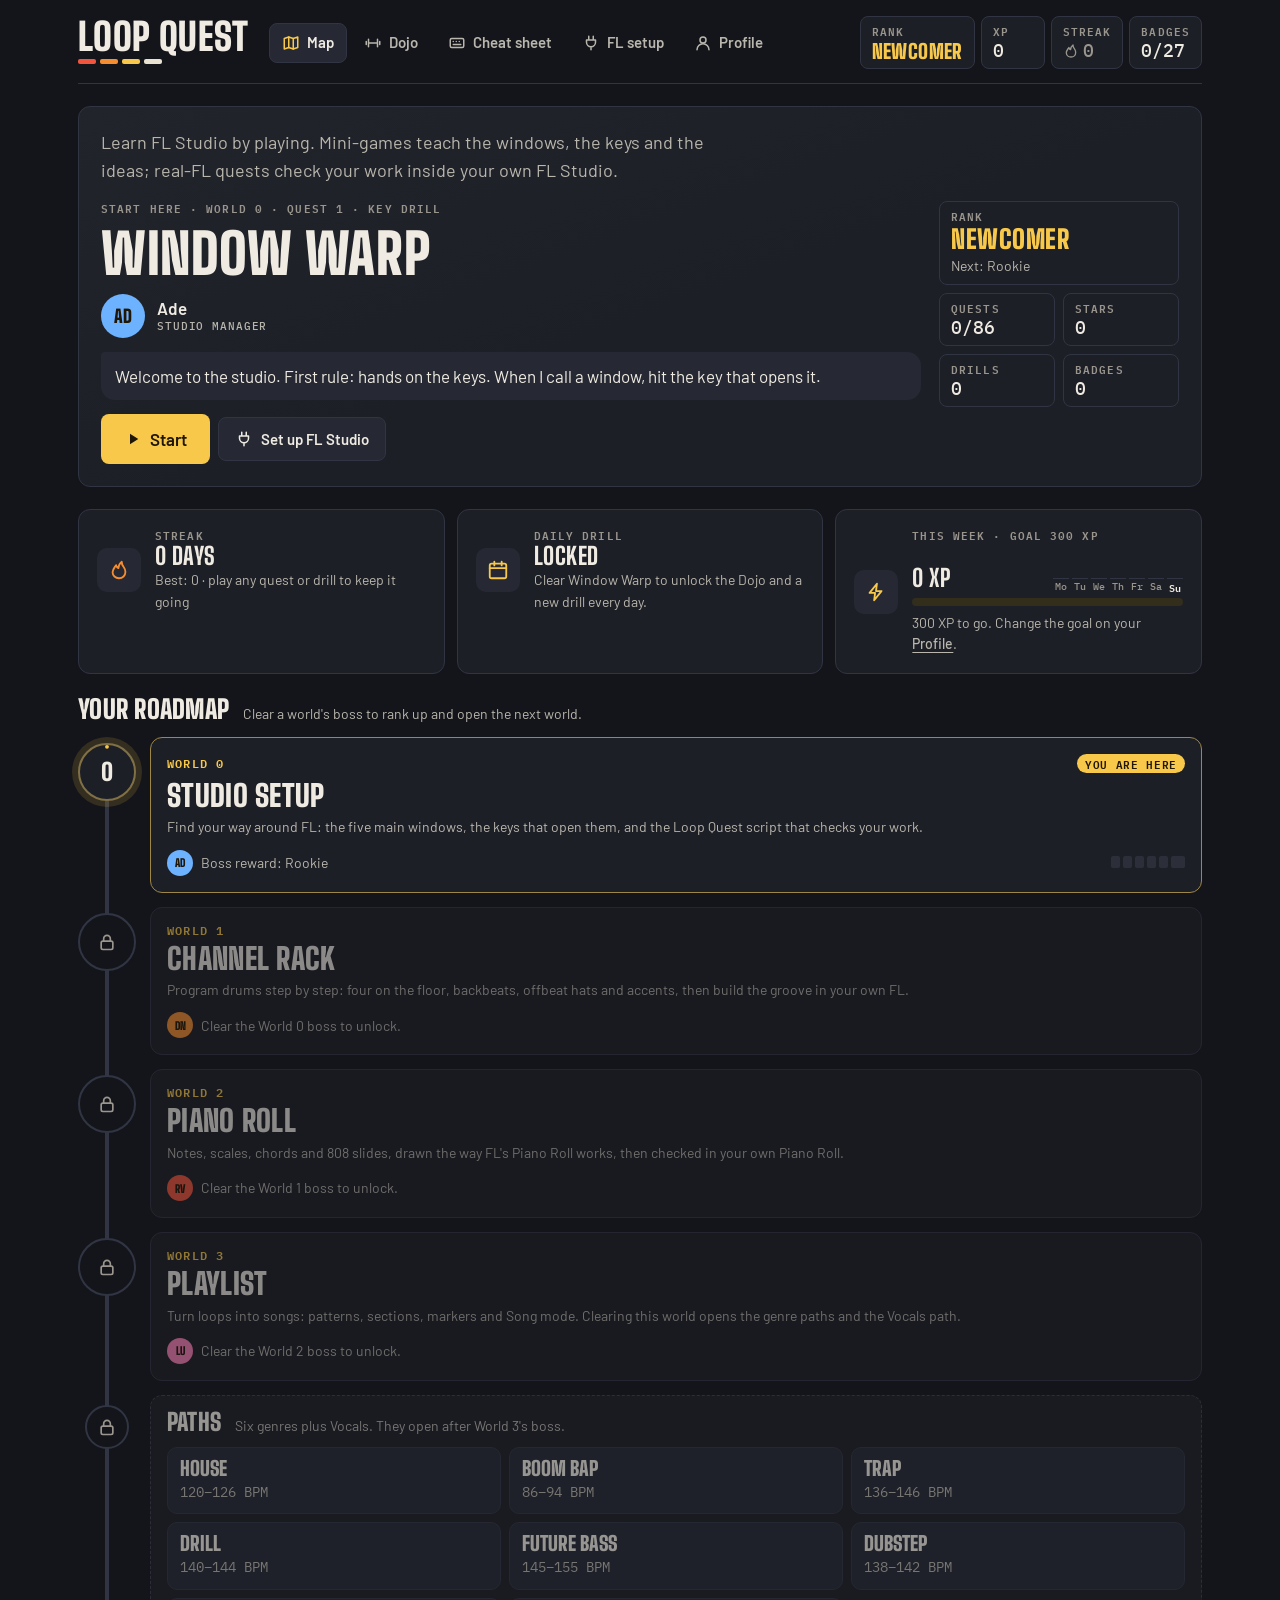
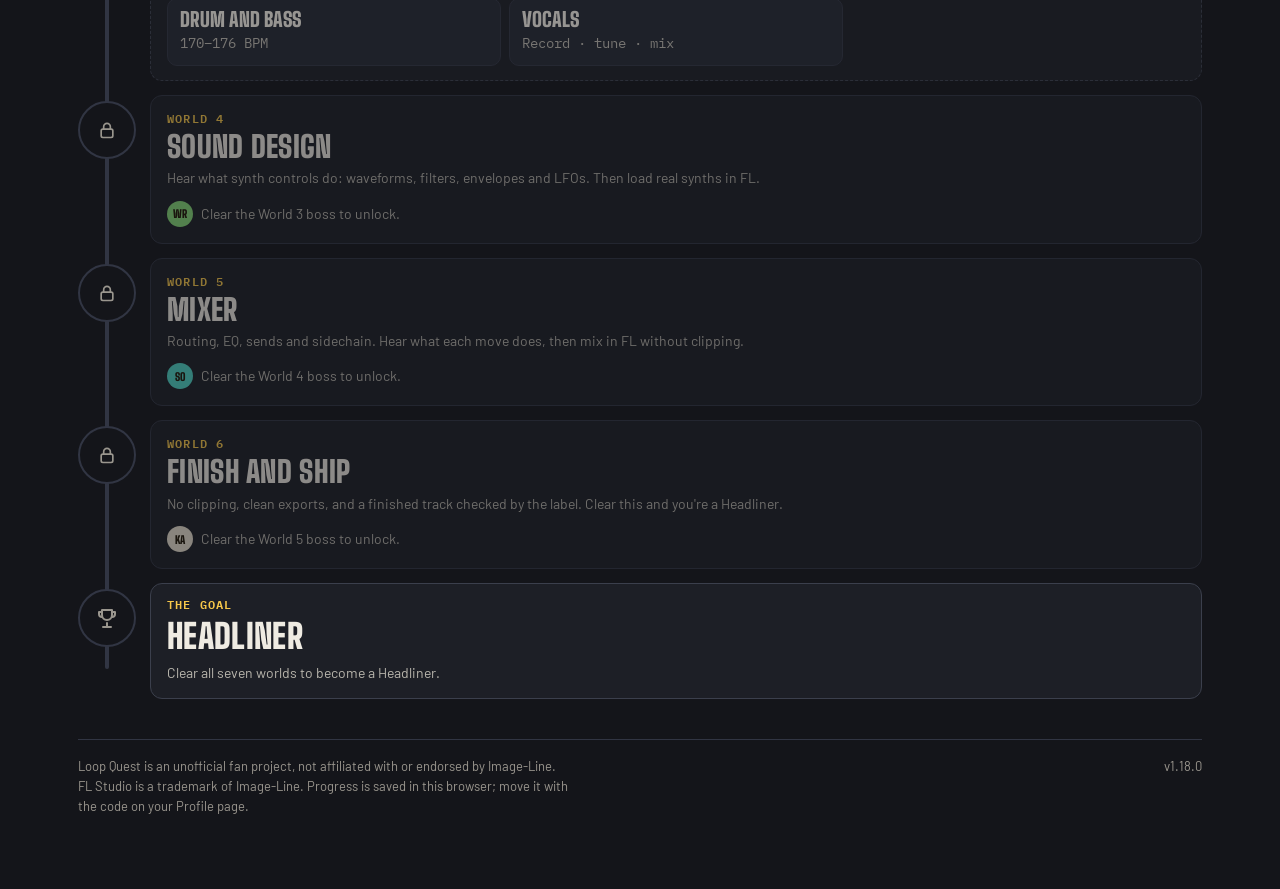
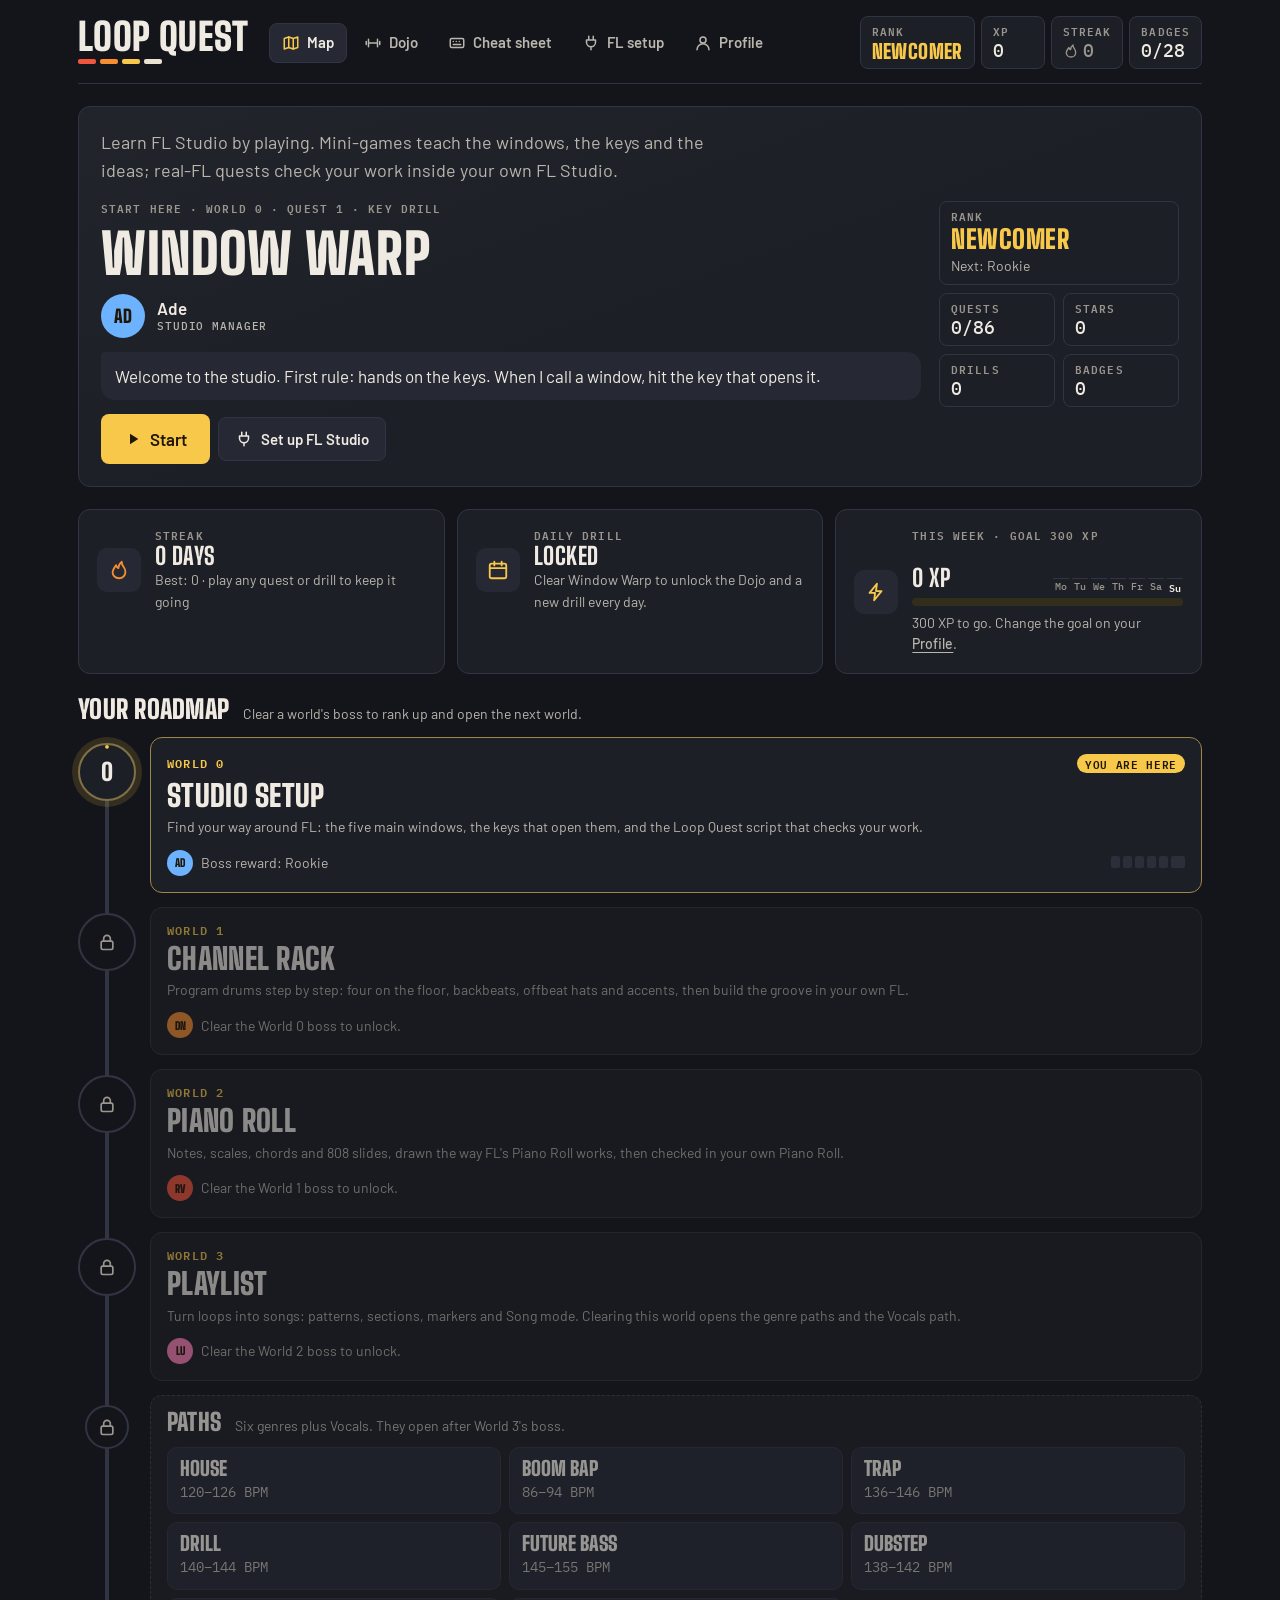
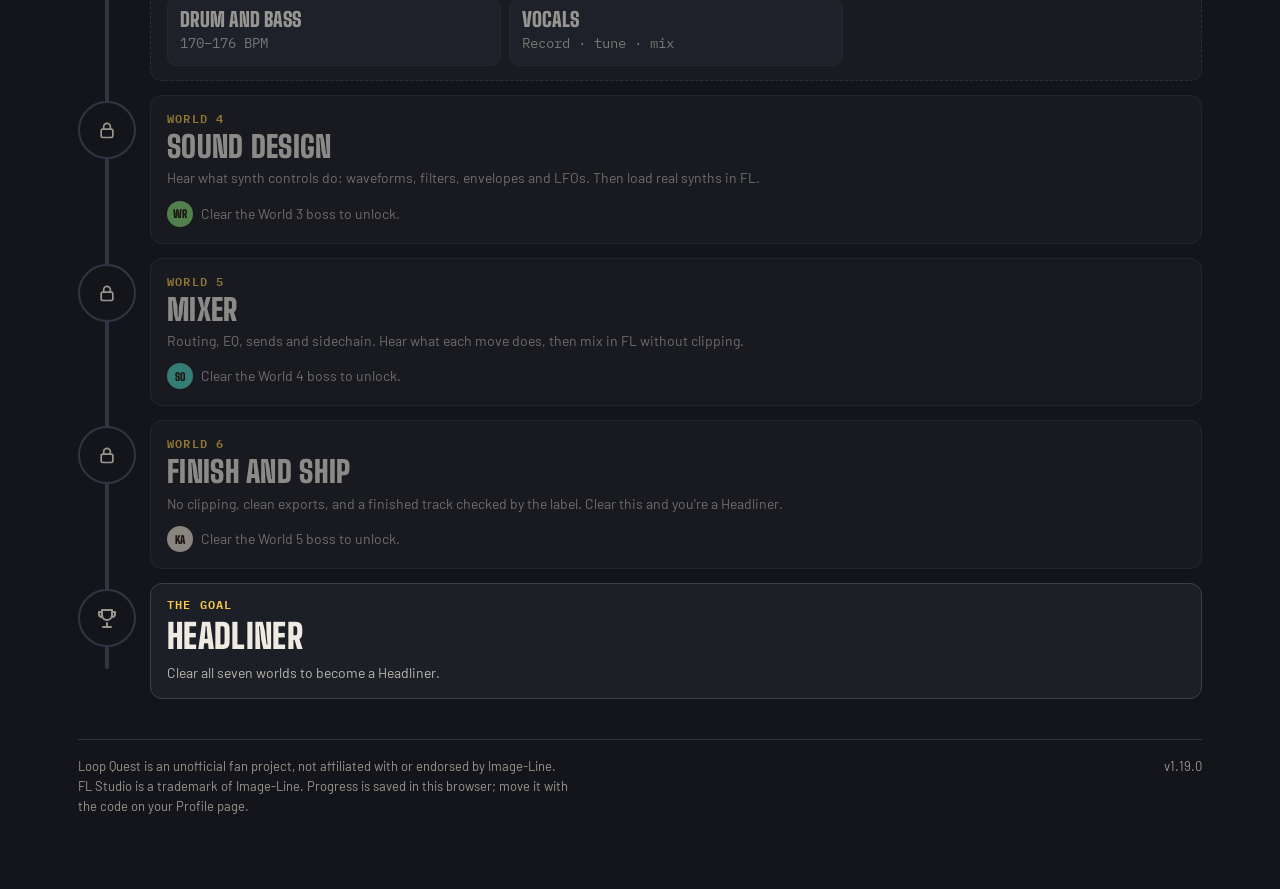
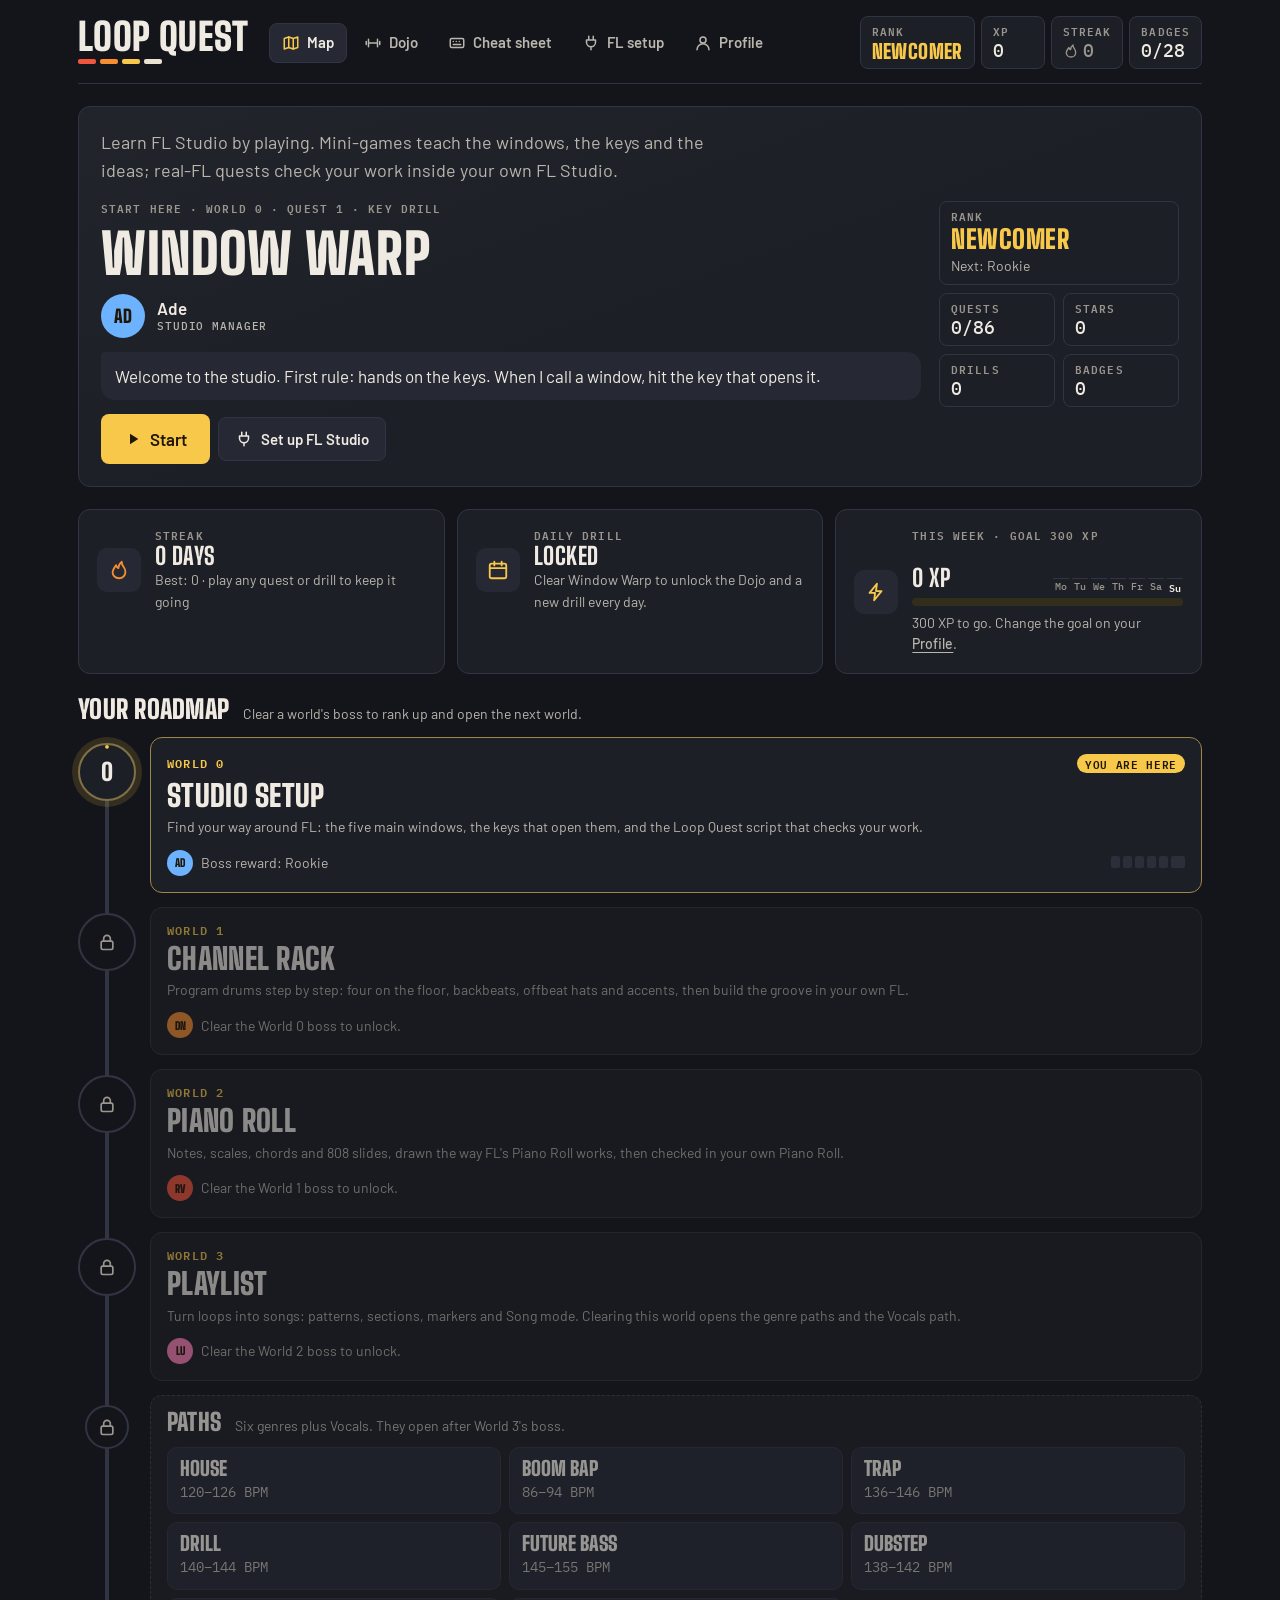
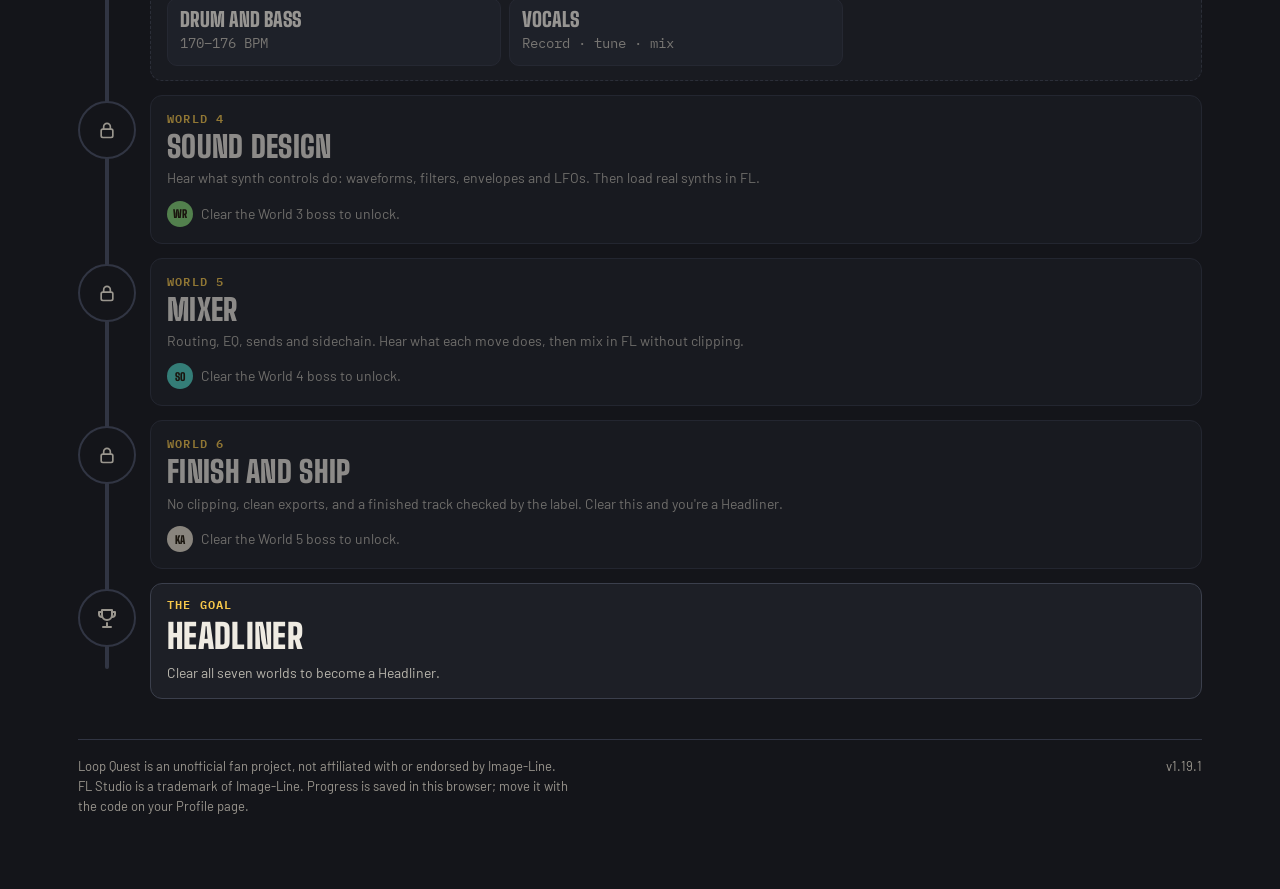
